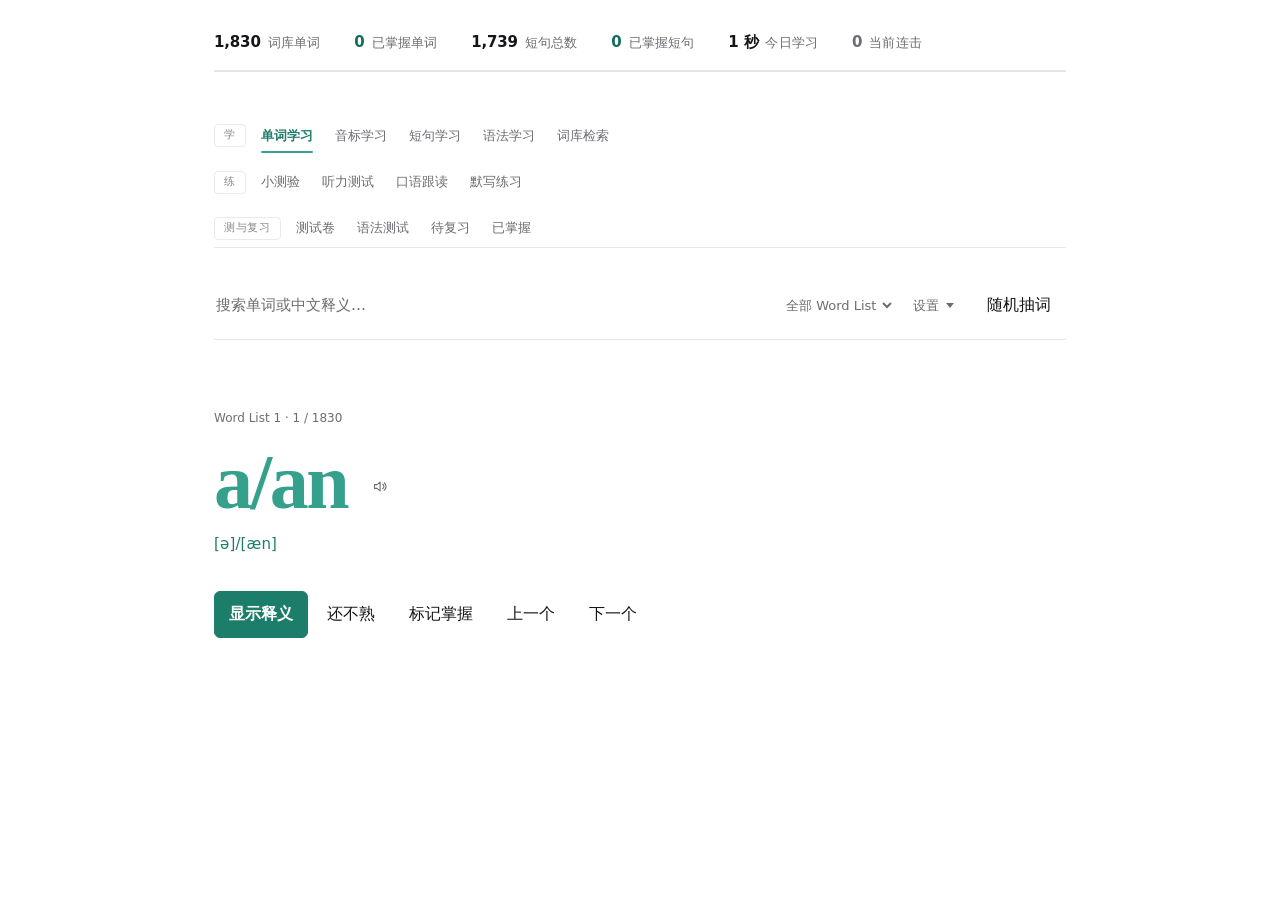
==== index.html @ 4ba4849d "方案B：三组归类导航 + 音标学习板块" ====
<!doctype html>
<html lang="zh-CN">
<head>
<meta charset="utf-8"><meta name="viewport" content="width=device-width,initial-scale=1"><meta http-equiv="Cache-Control" content="no-cache, must-revalidate"><meta name="referrer" content="no-referrer"><link rel="apple-touch-icon" href="apple-touch-icon.png">
<title>词根联想英语词汇</title>
<style>
/* hallmark stamp · theme: Exercise Book — refined 2026-10-31
   world preserved: ruled paper, ink, serif voice, one accent · chrome stripped, hairlines over borders
   shape: tool page (tabbed study app) · mode: Operate
   Floor: tokens only · focus-visible on every control · reduced-motion honored · overflow-x clipped
   no eyebrow above headings (counters are metadata) · no nested cards · no glass, no gradient text */
:root{
  --bg:#ffffff;
  --surface:#ffffff;
  --surface-sunk:#fafafa;
  --ink:#16161a;
  --muted:#6c6c72;
  --line:rgba(18,18,22,.10);
  --line-2:rgba(18,18,22,.22);
  --rule:rgba(18,18,22,.035);
  /* 薄荷绿：亮薄荷 #35a08c 只用于大字号（白底 3.2:1，过 WCAG 大字 3:1）；
     深薄荷 #1c7d6b 用于小字与实心块（5.0:1，过正文 4.5:1）。
     色相往青绿挪了一点（B 通道比草绿版高 15），白底上才像薄荷而不是草。
     语义绿并入同一色系：--green 用更深的 #146e58（6.2:1），
     「掌握/答对」和主色是一家，不再有两个绿打架。 */
  --accent:#35a08c;
  --accent-soft:#1c7d6b;
  --plum:#6a4a72;
  --green:#146e58;
  --red:#a2352a;
  --amber:#8a5a12;
  --serif:Georgia,"Times New Roman","STIX Two Text",serif;
  --sans:"Segoe UI",-apple-system,"PingFang SC","Microsoft YaHei",system-ui,sans-serif;
  --mono:ui-monospace,Consolas,"Courier New",monospace;
  --ease:cubic-bezier(.16,1,.3,1);
  --r:8px;
  --r-lg:12px;
  color-scheme:light;
}
[data-theme="dark"]{
  --bg:#121614;
  --surface:#181d1b;
  --surface-sunk:#141917;
  --ink:#e6ede9;
  --muted:#9ba8a3;
  --line:rgba(230,237,233,.13);
  --line-2:rgba(230,237,233,.24);
  --rule:rgba(230,237,233,.055);
  --accent:#82d9bd;
  --accent-soft:#a3e8cd;
  --plum:#c3a8c9;
  --green:#82d9bd;
  --red:#d4796a;
  --amber:#d9a75c;
  color-scheme:dark;
}

*{box-sizing:border-box}
html,body{overflow-x:clip}
body{
  margin:0;background:var(--bg);color:var(--ink);
  font:16px/1.68 var(--sans);
  -webkit-font-smoothing:antialiased;
  text-rendering:optimizeLegibility;
}

/* ---- 浏览器原生表面：选中、光标、滚动条、下划线偏移 ---- */
::selection{background:rgba(53,160,140,.18);color:var(--ink)}
[data-theme="dark"] ::selection{background:rgba(127,216,180,.26)}
:root{scrollbar-color:var(--line-2) transparent;scrollbar-width:thin}
/* 手指按下的一瞬间就有反馈（比 :active 更早），用主题色而不是浏览器默认灰 */
html{-webkit-tap-highlight-color:rgba(53,160,140,.18)}
::-webkit-scrollbar{width:11px;height:11px}
::-webkit-scrollbar-track{background:transparent}
::-webkit-scrollbar-thumb{background:var(--line-2);border-radius:99px;border:3px solid transparent;background-clip:content-box}
::-webkit-scrollbar-thumb:hover{background:var(--muted);background-clip:content-box}
input,textarea{caret-color:var(--accent)}
a{color:var(--accent);text-decoration-thickness:1px;text-underline-offset:3px}

:is(button,a,input,select,textarea,[tabindex],summary):focus-visible{
  outline:2px solid var(--accent);outline-offset:2px;border-radius:4px;
}

main{max-width:900px;margin:0 auto;padding:30px 24px 72px}

/* ---- 统计：一行读数，发丝线收口，不做卡片 ---- */
.stats{
  display:flex;align-items:baseline;gap:34px;flex-wrap:wrap;
  padding:0 0 15px;border-bottom:1px solid var(--line);
}
.stat{min-width:0;display:flex;align-items:baseline;gap:7px}
.stat strong{
  font-family:var(--sans);font-size:15px;font-weight:600;
  font-variant-numeric:tabular-nums;letter-spacing:-.01em;
  transition:color .18s var(--ease);
}
.stat span{color:var(--muted);font-size:12.5px;letter-spacing:.01em}
#learned,#sentLearned{color:var(--green)}
.stat.link{cursor:pointer}
.stat.link:hover strong{color:var(--accent)}
/* 连击数：0 时保持灰，答对才点亮成薄荷色；加一下弹动表示「又对了」 */
#streakNum{display:inline-block;color:var(--muted)}
#statStreak.on #streakNum{color:var(--accent-soft)}
@keyframes streak-pop{0%{transform:scale(1)}42%{transform:scale(1.24)}100%{transform:scale(1)}}
#streakNum.pop{animation:streak-pop .34s var(--ease)}

.progress{height:1px;background:var(--line);overflow:hidden;margin:0 0 30px}
.progress div{height:100%;background:var(--green);width:0;transition:width .3s var(--ease)}

/* ---- 导航：吸顶，文字按钮，当前项一条墨线 ---- */
.tabs{
  margin:0 0 34px;padding:14px 0 0;
  border-bottom:1px solid var(--line);
  position:sticky;top:0;z-index:30;background:var(--bg);
}
.tab-row{display:flex;flex-wrap:wrap;align-items:center}
.tab-row+.tab-row{margin-top:7px}
.tab-group{
  font-size:11px;color:var(--muted);letter-spacing:.06em;white-space:nowrap;
  padding:2px 9px;margin-right:15px;border:1px solid var(--line);
  border-radius:4px;line-height:1.5;opacity:.8;
}
.tab-row+.tab-row .tab-group{margin-top:2px}
.tab,button,select,input,textarea{font:inherit}
.tab{
  position:relative;border:0;background:transparent;color:var(--muted);
  border-radius:0;padding:9px 0;margin-right:22px;cursor:pointer;font-size:12.5px;
  transition:color .18s var(--ease);white-space:nowrap;
}
.tab:last-child{margin-right:0}
.tab:hover{color:var(--ink)}
.tab:active{color:var(--accent-soft)}
.tab.active{color:var(--accent-soft);font-weight:600}
.tab.active::after{
  content:"";position:absolute;left:0;right:0;bottom:2px;height:2px;
  background:var(--accent);border-radius:1px;
}

button{
  border:1px solid transparent;background:transparent;border-radius:6px;
  padding:9px 14px;cursor:pointer;color:var(--ink);
  transition:border-color .18s var(--ease),color .18s var(--ease),background-color .18s var(--ease),transform .12s var(--ease);
}
button:disabled{opacity:.4;cursor:not-allowed}
button.primary{border-color:var(--accent-soft);background:var(--accent-soft);color:#fff;font-weight:600}
/* 悬停只在真能 hover 的设备上给，触摸屏上 hover 会「粘住」不散 */
@media(hover:hover){
  button:hover:not(:disabled){background:var(--surface-sunk)}
  button.primary:hover:not(:disabled){background:transparent;color:var(--accent-soft)}
}
/* 触摸屏没有 hover，按下必须给底色，否则「标记掌握」这类文字按钮会以为没点到。
   放在 hover 之后：同优先级下后写的生效，按下态才盖得住悬停态。 */
button:active:not(:disabled){background:rgba(53,160,140,.16);transform:translateY(.5px)}
button.primary:active:not(:disabled){background:var(--green);border-color:var(--green);color:#fff}

.controls{
  display:flex;align-items:center;gap:6px;flex-wrap:wrap;
  padding:0 0 10px;margin:0 0 30px;border-bottom:1px solid var(--line);
}
.controls input{
  flex:1 1 200px;min-width:0;width:auto;border:0;border-radius:0;background:transparent;
  padding:9px 2px;font-size:15px;color:var(--ink);
}
.controls input::placeholder{color:var(--muted)}
.controls input:focus{outline:none;box-shadow:inset 0 -1px 0 var(--accent)}
.controls select{
  border:0;background:transparent;color:var(--muted);font-size:13px;
  padding:9px 2px;cursor:pointer;max-width:200px;
  transition:color .18s var(--ease);
}
.controls select:hover{color:var(--ink)}
.controls select:focus{outline:none;color:var(--ink);box-shadow:inset 0 -1px 0 var(--accent)}

/* ---- 面板：纸面，一层，不再套卡片 ---- */
.panel{
  border:0;border-radius:0;
  padding:0 0 26px;background:transparent;margin-bottom:8px;
}
.section-title{display:flex;align-items:baseline;justify-content:space-between;gap:14px;margin:0 0 16px}
.section-title h2{font-family:var(--serif);font-size:24px;font-weight:600;margin:0;letter-spacing:-.015em}
.section-title span{color:var(--muted);font-size:13.5px;font-variant-numeric:tabular-nums}

/* ---- 单词卡：横格纸，格线退到几乎看不见 ---- */
.word-card{
  border:0;border-radius:0;background:transparent;
  padding:38px 0 0;min-height:0;display:block;
}
.eyebrow{font-size:12px;color:var(--muted);font-variant-numeric:tabular-nums;margin:0 0 14px}
.word{
  font-family:var(--serif);font-size:clamp(46px,7.4vw,78px);font-weight:700;
  letter-spacing:-.032em;line-height:1.02;margin:0 0 10px;color:var(--accent);
  overflow-wrap:break-word;min-width:0;text-wrap:balance;
}
.word.mask{
  font-family:var(--mono);letter-spacing:.12em;font-size:clamp(26px,5vw,38px);color:var(--accent-soft);
}
.sent-en{
  font-family:var(--serif);font-size:clamp(24px,3.8vw,35px);line-height:1.42;
  margin:10px 0 6px;max-width:64ch;text-wrap:pretty;color:var(--accent);
  letter-spacing:-.012em;
}
.phonetic{color:var(--accent-soft);font-size:15px;letter-spacing:.01em}
/* ---- 音标学习：分类分组、符号卡、例词、自测 ---- */
.ipa-group{margin:0 0 30px}
.ipa-group-title{display:flex;align-items:baseline;gap:10px;margin:0 0 12px}
.ipa-group-title h3{font-family:var(--serif);font-size:19px;font-weight:600;margin:0;letter-spacing:-.01em}
.ipa-group-title span{color:var(--muted);font-size:13px}
.ipa-grid{display:grid;grid-template-columns:repeat(auto-fill,minmax(150px,1fr));gap:10px}
.ipa-card{display:flex;flex-direction:column;gap:6px;padding:14px 14px 12px;border:1px solid var(--line);border-radius:var(--r);background:var(--surface);transition:border-color .18s var(--ease)}
.ipa-card:hover{border-color:var(--line-2)}
.ipa-card:focus-within{border-color:var(--accent)}
.ipa-top{display:flex;align-items:center;justify-content:space-between;gap:6px}
.ipa-sym{font-family:var(--serif);font-size:28px;line-height:1.05;color:var(--accent);letter-spacing:.01em}
.ipa-desc{font-size:12.5px;line-height:1.5;color:var(--muted)}
.ipa-ex{margin-top:2px;padding-top:8px;border-top:1px solid var(--rule);font-size:13px;line-height:1.6}
.ipa-ex .ipa-ex-line{display:flex;align-items:center;flex-wrap:wrap;gap:2px 6px}
.ipa-ex .ipa-ex-line .speak.mini{margin-left:0}
.ipa-ex .ex-word{color:var(--accent-soft);font-family:var(--serif);font-size:15px}
.ipa-ex .ex-ph{color:var(--muted);font-family:var(--serif)}
.ipa-ex .ex-zh{color:var(--muted)}
.ipa-empty{font-size:12.5px;color:var(--muted);font-style:italic}
.ipa-toolbar{display:flex;align-items:center;flex-wrap:wrap;gap:12px;margin:0 0 18px}
.ipa-toolbar .seg button{padding:5px 12px;font-size:13px}
.ipa-score{font-variant-numeric:tabular-nums}
.ipa-q{display:flex;align-items:center;gap:14px;flex-wrap:wrap;margin:0 0 18px}
.ipa-q .ipa-sym{font-size:clamp(44px,8vw,64px)}
.ipa-opts{display:flex;flex-wrap:wrap;gap:10px;margin:0 0 16px}
.ipa-opts button{padding:10px 18px;border:1px solid var(--line);border-radius:var(--r);background:var(--surface);color:var(--ink);cursor:pointer;font-family:var(--serif);font-size:20px;transition:border-color .15s var(--ease),color .15s var(--ease),background .15s var(--ease)}
.ipa-opts button:hover{border-color:var(--accent);color:var(--accent)}
.ipa-opts button.correct{border-color:var(--green);color:var(--green);background:rgba(20,110,88,.08)}
.ipa-opts button.wrong{border-color:var(--red);color:var(--red);background:rgba(162,53,42,.08)}
.ipa-feedback{min-height:24px;margin:0 0 14px;font-size:14px}
.ipa-feedback.good{color:var(--green)}
.ipa-feedback.bad{color:var(--red)}
.definition{
  font-size:21px;margin:30px 0 0;line-height:1.7;max-width:62ch;
  padding-top:28px;border-top:1px solid var(--line);
}
.detail{
  padding-top:18px;border-top:1px solid var(--line);margin-top:22px;
  white-space:pre-wrap;max-width:70ch;line-height:1.78;font-size:14.5px;
}
.detail b{display:block;font-weight:600;font-size:12.5px;color:var(--muted);margin-bottom:4px;letter-spacing:.02em}
/* 例句标题行：标签 + 小喇叭按钮并排 */
.detail-head{display:flex;align-items:center;gap:3px;margin-bottom:4px}
.detail-head b{margin-bottom:0}
#memoryWrap b{color:var(--plum)}
#exampleWrap b{color:var(--accent)}
.actions{display:flex;gap:4px;flex-wrap:wrap;margin-top:34px;align-items:center}

/* ---- 设置条 ---- */
.speak-bar,.mode-bar,.jump-bar,.master-tools{
  display:flex;gap:18px;align-items:center;flex-wrap:wrap;
  margin:0 0 16px;color:var(--muted);font-size:13px;
}
.speak-bar label,.mode-bar label,.jump-bar label,.master-tools label{display:flex;align-items:center;gap:7px}
.speak-bar select,.mode-bar select,.jump-bar input,.master-tools input{
  padding:6px 9px;border:1px solid var(--line);border-radius:6px;
  background:var(--surface);font-size:13px;color:var(--ink);
  transition:border-color .18s var(--ease);
}
.speak-bar select:hover,.mode-bar select:hover,.jump-bar input:hover,.master-tools input:hover{border-color:var(--line-2)}
.jump-bar input{width:210px}
.master-tools input{width:240px}
.jump-bar button{padding:6px 13px;font-size:13px}

/* ---- 设置：默认收起，展开时占满一行 ---- */
.settings>summary{
  cursor:pointer;list-style:none;color:var(--muted);font-size:13px;
  padding:9px 12px;border-radius:6px;display:inline-flex;align-items:center;gap:7px;
  transition:color .18s var(--ease),background-color .18s var(--ease);
}
.settings>summary::-webkit-details-marker{display:none}
.settings>summary::after{
  content:"";width:0;height:0;border-left:4px solid transparent;
  border-right:4px solid transparent;border-top:5px solid currentColor;
  transition:transform .22s var(--ease);
}
.settings[open]>summary::after{transform:rotate(180deg)}
.settings>summary:hover{color:var(--ink);background:var(--surface-sunk)}
.settings[open]{flex-basis:100%;order:9}
.settings-body{
  margin:10px 0 2px;padding:18px 20px;border-radius:8px;
  background:var(--surface-sunk);display:grid;gap:16px;
}
.settings-body .row{display:flex;align-items:center;gap:18px;flex-wrap:wrap;font-size:13px;color:var(--muted);row-gap:12px}
.settings-body .row label{display:flex;align-items:center;gap:7px;white-space:nowrap}
.settings-body .row select{
  padding:5px 8px;border:1px solid var(--line);border-radius:6px;
  background:var(--bg);font-size:13px;color:var(--ink);
}
.settings-body .row .lbl{color:var(--ink);font-size:12.5px}
.jump-tip{color:var(--red);font-size:12.5px}
.seg{display:inline-flex;border:1px solid var(--line);border-radius:7px;overflow:hidden;background:var(--surface-sunk)}
.seg button{border:0;border-radius:0;padding:7px 15px;background:transparent;color:var(--muted);font-size:13px}
.seg button+button{border-left:1px solid var(--line)}
.seg button:hover:not(.on){color:var(--ink);border-color:var(--line)}
.seg button:active:not(.on){background:rgba(53,160,140,.16);color:var(--ink)}
.seg button.on{background:var(--accent-soft);color:#fff;font-weight:600}

/* ---- 朗读设置：默认收起，展开时占满一行 ---- */
.tune>summary{
  cursor:pointer;list-style:none;color:var(--muted);font-size:13px;
  padding:7px 13px;border:1px solid var(--line);border-radius:var(--r);
  display:inline-flex;align-items:center;gap:7px;
  transition:border-color .18s var(--ease),color .18s var(--ease);
}
.tune>summary::-webkit-details-marker{display:none}
.tune>summary::after{
  content:"";width:0;height:0;
  border-left:4px solid transparent;border-right:4px solid transparent;
  border-top:5px solid currentColor;transition:transform .22s var(--ease);
}
.tune[open]>summary::after{transform:rotate(180deg)}
.tune>summary:hover{border-color:var(--line-2);color:var(--ink)}
.tune[open]{flex-basis:100%}
.tune-body{
  display:flex;gap:16px;align-items:center;flex-wrap:wrap;
  margin-top:10px;padding:14px 16px;border:1px solid var(--line);
  border-radius:var(--r);background:var(--surface);
}
#voiceInfo{font-size:12px;color:var(--muted);letter-spacing:.01em}

/* ---- 朗读按钮 ---- */
.word-line{display:flex;align-items:center;gap:14px;flex-wrap:wrap}
.speak{
  border:1px solid transparent;background:transparent;border-radius:6px;
  padding:8px 10px;cursor:pointer;flex:none;font-size:13px;color:var(--muted);
  display:inline-flex;align-items:center;gap:7px;
  transition:border-color .18s var(--ease),color .18s var(--ease),background-color .18s var(--ease);
}
.speak:hover:not(:disabled){color:var(--accent);background:var(--surface-sunk)}
.speak:active:not(:disabled){background:rgba(53,160,140,.16);transform:translateY(.5px)}
.speak.speaking{color:var(--accent);border-color:var(--accent)}
.speak svg{width:15px;height:15px;fill:none;stroke:currentColor;stroke-width:1.7;stroke-linecap:round;stroke-linejoin:round}
/* 例句行里的迷你喇叭：塞在 12.5px 的标签旁边，不撑高行距 */
.speak.mini{padding:6px;border-radius:5px;margin-left:-4px;color:var(--accent-soft)}
.speak.mini svg{width:16px;height:16px}

/* ---- 列表 ---- */
.list{display:grid;gap:0}
.item{
  display:grid;grid-template-columns:minmax(0,1fr) auto;gap:12px;align-items:center;
  border-bottom:1px solid var(--line);padding:13px 2px;
}
.item:last-child{border-bottom:0}
.item .w{font-family:var(--serif);font-weight:600;overflow-wrap:break-word;min-width:0;transition:color .16s var(--ease)}
.item:hover .w{color:var(--accent)}
.item small{display:block;color:var(--muted);font-size:13px;margin-top:2px}
.item button{padding:6px 12px;font-size:13px}
.item .item-actions{display:flex;gap:6px;align-items:center;white-space:nowrap}
.empty-tip{color:var(--muted);font-size:14px;margin:0}
.master-more{justify-self:start;padding:8px 14px;font-size:13px;margin-top:14px}
.letter-head{
  display:flex;align-items:center;gap:10px;color:var(--accent);
  font-size:12.5px;font-weight:600;margin:16px 0 0;letter-spacing:.02em;
}
.letter-head::after{content:"";flex:1;height:1px;background:var(--line)}
.hidden{display:none!important}

/* ---- 测验 / 听力 / 跟读 ---- */
.quiz-options{display:grid;grid-template-columns:minmax(0,1fr) minmax(0,1fr);gap:10px;margin-top:20px}
.quiz-options button{text-align:left;min-height:56px;line-height:1.55;background:var(--surface);border:1px solid var(--line);font-size:15px}
.quiz-options button:disabled{opacity:.5;cursor:default}
.quiz-options button.right{opacity:1;border-color:var(--green);color:var(--green);font-weight:600;background:rgba(20,110,88,.06)}
.quiz-options button.wrong{opacity:1;border-color:var(--red);color:var(--red);background:rgba(162,53,42,.05)}
.quiz-options.one-col{grid-template-columns:minmax(0,1fr)}
.feedback{margin-top:20px;font-weight:500;font-size:14.5px;line-height:1.6}
.lq{margin:14px 0;padding-top:12px;border-top:1px dashed var(--line)}
.lq .lq-title{font-weight:600;margin-bottom:6px}
.l-speaker{display:inline-block;color:var(--accent);font-weight:600;min-width:22px}
.listen-box{display:flex;gap:10px;align-items:center;flex-wrap:wrap;margin:8px 0 4px}
.target-en{
  font-family:var(--serif);font-size:clamp(20px,3.4vw,28px);line-height:1.5;
  margin:8px 0;overflow-wrap:break-word;min-width:0;max-width:68ch;
}
.target-en.long{font-size:16px;line-height:1.9;font-weight:600;max-height:260px;overflow:auto}
.tok{display:inline-block;padding:1px 4px;margin:2px 3px 2px 0;border-radius:4px;background:var(--surface-sunk)}
.tok.hit{background:transparent;color:var(--green);box-shadow:inset 0 -2px 0 var(--green)}
.tok.miss{background:transparent;color:var(--red);text-decoration:underline wavy var(--red)}
.heard{margin-top:10px;color:var(--muted);font-size:14px;min-height:22px}
.score-big{font-family:var(--serif);font-size:32px;font-variant-numeric:tabular-nums;color:var(--accent)}
.mic-on{border-color:var(--red);color:var(--red)}
@keyframes pulse{0%,100%{box-shadow:0 0 0 0 transparent}50%{box-shadow:0 0 0 4px var(--surface-sunk)}}

/* ---- 默写 ---- */
.d-prompt{
  font-family:var(--serif);font-size:clamp(20px,3.4vw,28px);line-height:1.5;
  margin:8px 0;overflow-wrap:break-word;min-width:0;max-width:68ch;
}
.d-hint{
  font-family:var(--mono);letter-spacing:.16em;color:var(--amber);
  margin-top:10px;word-break:break-word;min-height:22px;
}
.d-input{
  width:100%;padding:13px 14px;border:1px solid var(--line-2);border-radius:var(--r);
  background:var(--surface);font:inherit;margin-top:14px;resize:none;overflow:hidden;
  min-height:52px;line-height:1.55;color:var(--ink);
  transition:border-color .18s var(--ease);
}
.d-input:focus{outline:none;border-color:var(--accent)}
.d-input.ok{border-color:var(--green)}
.d-input.bad{border-color:var(--red)}
#wdictInput{font-size:17px;font-weight:600;letter-spacing:.02em}
#wdictInput::placeholder{font-weight:400;letter-spacing:0}
.wdict-stat{color:var(--muted);font-size:12.5px;min-height:19px;margin-top:8px}

/* ---- 输入框一键清空 ---- */
/* 手机上按退格删一个 12 个字母的单词要按十几次，还要小心别按错删到别的，
   给个 × 一点清空。显隐交给 :placeholder-shown 判断，不用 JS 去同步状态。 */
.in-wrap{position:relative;margin-top:14px}
.in-wrap .d-input{margin-top:0;padding-right:42px}
.in-wrap .in-clear{
  position:absolute;right:7px;top:50%;transform:translateY(-50%);
  width:30px;height:30px;padding:0;border:0;border-radius:50%;
  display:flex;align-items:center;justify-content:center;
  color:var(--muted);background:transparent;cursor:pointer;
  touch-action:manipulation;-webkit-tap-highlight-color:transparent;
}
.in-wrap .in-clear svg{width:14px;height:14px;fill:none;stroke:currentColor;stroke-width:2;stroke-linecap:round}
/* 多行输入框（默写）会随内容长高，按钮贴顶不居中，否则会飘到中间去 */
.in-wrap.ta .in-clear{top:9px;transform:none}
.in-wrap :is(input,textarea):placeholder-shown + .in-clear{display:none}
/* 空的时候按钮不在，右侧那 42px 还给文字，否则占位提示会被截掉一截 */
.in-wrap :is(input,textarea):placeholder-shown{padding-right:14px}
@media(hover:hover){ .in-wrap .in-clear:hover{background:var(--surface-sunk);color:var(--ink)} }
/* 按下态：选择器要压过全局 button:active，否则 transform 被改成 translateY(.5px)，
   按钮会往下跳半个身位 */
.in-wrap .in-clear:active{background:rgba(53,160,140,.16);color:var(--accent-soft);transform:translateY(-50%)}
.in-wrap.ta .in-clear:active{transform:translateY(.5px)}

/* ---- 语法 ---- */
.gram .g-title{font-family:var(--serif);font-size:21px;font-weight:600;margin:8px 0 4px;letter-spacing:-.01em}
.gram .g-level{
  display:inline-block;font-size:12px;color:var(--accent);border:1px solid var(--line);
  border-radius:999px;padding:1px 10px;margin-left:8px;vertical-align:middle;
}
.gram .g-t{margin:8px 0;line-height:1.78;max-width:70ch}
.gram .g-b{font-weight:600;margin:16px 0 4px;color:var(--accent)}
.gram .g-img{color:var(--muted);font-size:12.5px;margin:6px 0}
.gram .g-done{color:var(--green)}
.gramq-q{border-bottom:1px solid var(--line);padding:16px 0;margin:0}
.gramq-q .gq-no{color:var(--muted);font-size:13px;margin-right:6px;font-variant-numeric:tabular-nums}
.gramq-q .gq-stem{font-weight:600;margin-bottom:10px;line-height:1.75}
.gramq-q .gq-opt{display:block;width:100%;text-align:left;margin:6px 0;padding:10px 13px;background:var(--surface);border:1px solid var(--line)}
.gramq-q .gq-opt.correct{border-color:var(--green);color:var(--green);font-weight:600}
.gramq-q .gq-opt.wrong{border-color:var(--red);color:var(--red)}
.gramq-why{margin-top:9px;font-size:13px;color:var(--muted);line-height:1.75}

/* ---- 测试卷：像一张印出来的卷子 ---- */
.paper{
  background:var(--surface);border:1px solid var(--line);border-radius:var(--r-lg);
  padding:clamp(20px,3vw,34px);max-width:820px;
}
.p-head{border-bottom:2px solid var(--ink);padding-bottom:14px;margin-bottom:18px}
.p-title{margin:0;font-family:var(--serif);font-size:clamp(19px,3vw,24px);text-align:center;font-weight:600;letter-spacing:-.01em}
.p-meta{color:var(--muted);font-size:12.5px;text-align:center;margin-top:7px;font-variant-numeric:tabular-nums}
.p-name{font-size:13px;color:var(--muted);margin-top:12px}
.p-sec{
  font-family:var(--serif);font-size:17px;margin:26px 0 10px;
  padding-left:10px;box-shadow:inset 3px 0 0 var(--accent);color:var(--accent);
}
.p-sub{font-weight:600;font-size:14px;margin:16px 0 6px}
.p-tip{color:var(--muted);font-size:12.5px;line-height:1.75;margin:0 0 12px;max-width:72ch}
.p-item{display:flex;gap:10px;padding:10px 0;border-bottom:1px dashed var(--line)}
.p-no{color:var(--muted);font-size:13px;min-width:22px;padding-top:2px;font-variant-numeric:tabular-nums}
.p-body{flex:1;min-width:0}
.p-stem{font-size:15px;line-height:1.8}
.p-hint{
  font-size:12.5px;color:var(--muted);border:1px dashed var(--line);border-radius:6px;
  padding:3px 10px;display:inline-block;margin-top:7px;
}
.p-opts{display:flex;gap:8px;flex-wrap:wrap;margin-top:9px}
.p-opt{
  padding:6px 13px;border:1px solid var(--line);border-radius:6px;background:var(--surface);
  color:var(--ink);font-size:13.5px;cursor:pointer;text-align:left;
  transition:border-color .18s var(--ease);
}
.p-opt:hover{border-color:var(--line-2)}
.p-opt.on{border-color:var(--ink);font-weight:600}
.p-opt.right{border-color:var(--green);color:var(--green);font-weight:600}
.p-opt.wrong{border-color:var(--red);color:var(--red)}
.p-listen{display:flex;align-items:center;gap:8px;flex-wrap:wrap}
.p-lhint,.p-audio-text{color:var(--muted);font-size:12.5px}
.p-bank{display:flex;gap:8px;flex-wrap:wrap;padding:11px;border:1px solid var(--line);border-radius:var(--r);margin:0 0 12px}
.p-bank-w{padding:3px 11px;border:1px solid var(--line);border-radius:999px;font-size:13px}
.p-ansrow{display:flex;align-items:center;gap:8px;margin-top:9px;flex-wrap:wrap}
.p-lb{color:var(--muted);font-size:12.5px;margin-top:6px}
.p-input{
  padding:7px 11px;border:1px solid var(--line);border-radius:6px;font-size:14px;
  width:180px;background:var(--surface);font-family:inherit;color:var(--ink);
}
.p-input.wide{width:100%}
.p-textarea{
  width:100%;margin-top:9px;padding:11px;border:1px solid var(--line);border-radius:var(--r);
  font:inherit;font-size:14px;line-height:1.75;resize:vertical;background:var(--surface);color:var(--ink);
}
.p-fb{margin-top:6px;font-size:12.5px;display:flex;gap:8px;flex-wrap:wrap}
.p-fb.ok .p-mark{color:var(--green);font-weight:600}
.p-fb.no .p-mark{color:var(--red);font-weight:600}
.p-why{color:var(--muted)}
.p-passage{border:1px solid var(--line);border-radius:var(--r);padding:14px 16px;margin-bottom:12px}
.p-pline{margin:0 0 5px;font-size:13.5px;line-height:1.8}
.p-score{margin-top:14px;padding:14px 16px;border:1px solid var(--line);border-radius:var(--r)}
.p-score strong{font-family:var(--serif);font-size:26px;font-variant-numeric:tabular-nums}
.p-groups{display:flex;gap:8px;flex-wrap:wrap;margin-top:9px}
.p-grp{font-size:12.5px;border:1px solid var(--line);border-radius:999px;padding:2px 11px}
.p-sample{margin-top:14px;padding:14px 16px;border:1px dashed var(--line);border-radius:var(--r);font-size:13px}
.p-sample p{margin:7px 0 0;line-height:1.75}

.notice{
  border:1px solid var(--line);box-shadow:inset 3px 0 0 var(--amber);
  border-radius:var(--r);padding:13px 16px;font-size:13px;line-height:1.75;
  margin:0 0 16px;color:var(--ink);background:transparent;
}
.notice.bad{box-shadow:inset 3px 0 0 var(--red)}

/* ---- 视图切换：唯一一处编排过的入场 ---- */
@keyframes view-in{from{opacity:0;transform:translateY(6px)}to{opacity:1;transform:none}}
.view:not(.hidden){animation:view-in .34s var(--ease) both}

/* ---- 答对反馈：一次短促的「落定」，一圈扩散 + 轻微回弹 + 一枚上浮的对勾 ----
   不做彩带礼花，保持和版面一致的克制。全部时长 ≤1s，不挡住下一步操作。 */
@keyframes ok-pop{
  0%{transform:scale(1)}
  38%{transform:scale(1.03)}
  100%{transform:scale(1)}
}
@keyframes ok-halo{
  0%{box-shadow:0 0 0 0 rgba(53,160,140,.42)}
  100%{box-shadow:0 0 0 15px rgba(53,160,140,0)}
}
@keyframes ok-tick{
  0%{opacity:0;transform:translate(-50%,8px) scale(.4)}
  22%{opacity:1;transform:translate(-50%,-10px) scale(1)}
  64%{opacity:1;transform:translate(-50%,-15px) scale(1)}
  100%{opacity:0;transform:translate(-50%,-30px) scale(1)}
}
.ok-flash{position:relative;animation:ok-pop .38s var(--ease),ok-halo .64s ease-out}
.ok-flash::after{
  content:"✓";position:absolute;left:50%;top:-6px;
  font-family:var(--sans);font-size:15px;font-weight:700;line-height:1;
  color:var(--accent-soft);pointer-events:none;
  animation:ok-tick .92s var(--ease) forwards;
}
/* 反馈文字也跟着「顶」一下，避免只有色块在动、文字是死的 */
.ok-flash-txt{animation:view-in .3s var(--ease) both}

/* ---- 答错：短促左右一抖 + 一圈红晕，比答对克制，只是「不对」不是「爆炸」 ---- */
@keyframes bad-shake{
  0%,100%{transform:translateX(0)}
  18%{transform:translateX(-4px)}
  38%{transform:translateX(4px)}
  58%{transform:translateX(-3px)}
  78%{transform:translateX(2px)}
}
@keyframes bad-halo{
  0%{box-shadow:0 0 0 0 rgba(162,53,42,.34)}
  100%{box-shadow:0 0 0 11px rgba(162,53,42,0)}
}
.bad-flash{position:relative;animation:bad-shake .34s ease-in-out,bad-halo .5s ease-out}
.bad-flash-txt{animation:bad-shake .34s ease-in-out}

/* 彩带画布：盖在最上层但不吃点击，粒子放完自动清空 */
.confetti-layer{position:fixed;inset:0;width:100%;height:100%;pointer-events:none;z-index:9999}

/* ---- 连击：全屏金光一闪 + 中上方浮出一块提示 ---- */
.streak-flash{position:fixed;inset:0;z-index:9998;pointer-events:none;opacity:0;
  background:radial-gradient(circle at 50% 42%,rgba(232,193,90,.46),rgba(232,193,90,0) 62%)}
.streak-flash.go{animation:sflash .9s ease-out}
.streak-flash.go.lv2{animation:sflash 1.15s ease-out}
@keyframes sflash{0%{opacity:0}10%{opacity:1}100%{opacity:0}}

.streak-toast{
  position:fixed;left:50%;top:34%;transform:translate(-50%,-50%);
  z-index:10001;pointer-events:none;text-align:center;opacity:0;
  padding:16px 28px;border-radius:14px;
  background:var(--surface);border:1px solid var(--line);
  box-shadow:0 14px 44px rgba(18,18,22,.16);
}
.streak-toast.show{animation:stoast 2.4s var(--ease) both}
.streak-toast b{display:block;font-family:var(--serif);font-size:26px;font-weight:700;
  letter-spacing:-.02em;line-height:1.2;color:var(--accent-soft)}
.streak-toast span{display:block;margin-top:5px;font-size:12.5px;color:var(--muted);letter-spacing:.02em}
.streak-toast.lv2 b{font-size:32px;color:var(--plum)}
@keyframes stoast{
  0%{opacity:0;transform:translate(-50%,-50%) scale(.72)}
  14%{opacity:1;transform:translate(-50%,-50%) scale(1.05)}
  24%{transform:translate(-50%,-50%) scale(1)}
  78%{opacity:1;transform:translate(-50%,-50%) scale(1)}
  100%{opacity:0;transform:translate(-50%,-54%) scale(1.02)}
}

/* ---- 每日学习时长：点顶部「今日学习」展开最近 7 天 ---- */
.time-strip{display:flex;gap:12px;align-items:flex-end;height:98px;margin:-8px 0 26px}
.ts-day{flex:1;display:flex;flex-direction:column;align-items:center;justify-content:flex-end;
  gap:4px;min-width:0}
.ts-bar{width:100%;max-width:32px;border-radius:3px 3px 1px 1px;
  background:var(--line-2);transition:height .35s var(--ease)}
.ts-bar.today{background:var(--accent)}
.ts-val{font-size:11px;color:var(--muted);font-variant-numeric:tabular-nums;height:13px;line-height:13px}
.ts-lab{font-size:10.5px;color:var(--muted);opacity:.82;white-space:nowrap}

@media(max-width:620px){
  main{padding:10px 16px 56px}
  .stats{display:grid;grid-template-columns:1fr 1fr;gap:9px 18px}
  .stat strong{font-size:14px}
  .controls{padding-bottom:8px;margin-bottom:16px}
  /* 手机上把词头往上提，别让键盘一弹就顶到看不见 */
  .word-card{padding-top:16px}
  .progress{margin-bottom:16px}
  .tabs{margin-bottom:18px}
  .stats{padding-bottom:10px}
  .quiz-options{grid-template-columns:minmax(0,1fr)}
  .item{padding:12px 2px}
  /* 手机端操作行：主按钮独占一行（点得到），其余四个挤进一行，不再留「下一个」孤儿 */
  .actions{margin-top:26px;gap:2px}
  .actions button{padding:10px 10px}
  .actions .primary:not(:only-child){flex:1 1 100%;justify-content:center;margin-bottom:4px}
  .tabs{position:static;padding-top:4px}
  .tab{padding:7px 0;font-size:12.5px;margin-right:14px}
  .panel{padding:0 0 20px}
  .settings-body{padding:14px 15px}
  .speak-bar,.mode-bar,.jump-bar,.master-tools{gap:9px;font-size:12.5px}
  .seg button{padding:6px 12px;font-size:12.5px}
  .mode-bar select,.speak-bar select{font-size:12.5px;padding:5px 8px}
  #voiceInfo{display:none}
}

@media print{
  .stats,.progress,.tabs,.footer,.p-ctrl,.view{display:none!important}
  #paper{display:block!important}
  body{background:#fff}
  .paper{border:0;padding:0;max-width:none}
  .p-play,.speak{display:none!important}
  .p-item{break-inside:avoid}
  .p-input,.p-textarea{border:0;border-bottom:1px solid #94a3b8;border-radius:0;width:100%}
  .p-opt{border:0;padding:2px 12px 2px 0}
}

@media(prefers-reduced-motion:reduce){
  *,*::before,*::after{transition:none!important;animation:none!important}
}

/* ---- 键盘弹出态：视口被压掉一大截时，把非必要信息收起来给输入区让位 ----
   body.kb 由 JS 的 visualViewport 监听挂上，且只在触摸设备上生效。
   注意不能收 .controls——搜索框就在里面，收了会把正在输入的框一起藏掉。 */
body.kb .stats,body.kb .progress,body.kb .eyebrow,body.kb .tabs{display:none!important}
body.kb main{padding-top:6px}
body.kb .controls{margin-bottom:10px;padding-bottom:6px}
body.kb .word-card{padding-top:8px}
body.kb .word{font-size:clamp(34px,9vw,48px)}

</style>
</head>
<body>
<main>
<div class="stats">
 <div class="stat"><strong id="total">—</strong><span>词库单词</span></div>
 <div class="stat link" id="statLearned" title="点击查看已掌握了哪些单词"><strong id="learned">0</strong><span>已掌握单词</span></div>
 <div class="stat"><strong id="sentTotal">—</strong><span>短句总数</span></div>
 <div class="stat link" id="statSentLearned" title="点击查看已掌握了哪些短句"><strong id="sentLearned">0</strong><span>已掌握短句</span></div>
 <div class="stat link" id="statTime" title="点击展开最近 7 天"><strong id="todayTime">0 秒</strong><span>今日学习</span></div>
 <div class="stat" id="statStreak" title="今天连续答对的题数，答错清零"><strong id="streakNum">0</strong><span>当前连击</span></div>
</div>
<div class="progress"><div id="progress"></div></div>
<div class="time-strip hidden" id="timeStrip"></div>
<nav class="tabs" aria-label="功能导航">
 <div class="tab-row">
  <span class="tab-group">学</span>
  <button class="tab active" data-view="study">单词学习</button>
  <button class="tab" data-view="phonetics">音标学习</button>
  <button class="tab" data-view="sent">短句学习</button>
  <button class="tab" data-view="grammar">语法学习</button>
  <button class="tab" data-view="list">词库检索</button>
 </div>
 <div class="tab-row">
  <span class="tab-group">练</span>
  <button class="tab" data-view="quiz">小测验</button>
  <button class="tab" data-view="listen">听力测试</button>
  <button class="tab" data-view="speak">口语跟读</button>
  <button class="tab" data-view="dict">默写练习</button>
 </div>
 <div class="tab-row">
  <span class="tab-group">测与复习</span>
  <button class="tab" data-view="paper">测试卷</button>
  <button class="tab" data-view="gramq">语法测试</button>
  <button class="tab" data-view="review">待复习</button>
  <button class="tab" data-view="mastered">已掌握</button>
 </div>
</nav>

<!-- ================= 单词学习 ================= -->
<section id="study" class="view">
 <div class="controls">
  <input id="searchStudy" placeholder="搜索单词或中文释义…">
  <select id="listStudy"><option value="">全部 Word List</option></select>
  <details class="settings">
   <summary>设置</summary>
   <div class="settings-body">
    <div class="row">
     <button class="speak" id="speakBtn" title="朗读（快捷键 S）" aria-label="朗读"><svg viewBox="0 0 24 24" aria-hidden="true"><path d="M4 9v6h4l5 4V5L8 9H4z"/><path d="M17 8.5a4 4 0 0 1 0 7"/><path d="M19.5 6a7.5 7.5 0 0 1 0 12"/></svg><span>朗读</span></button>
     <label>声音<select id="gender"><option value="female" selected>女声</option><option value="male">男声</option><option value="any">不限</option></select></label>
     <label>语速<select id="rate"><option value="0.6">慢速</option><option value="0.85" selected>正常</option><option value="1">较快</option></select></label>
     <label><input type="checkbox" id="autoSpeak"> 切换时自动朗读</label>
     <span id="voiceInfo"></span>
    </div>
    <div class="row">
     <span class="lbl">学习方式</span>
     <span class="seg" id="wModeSeg"><button data-wmode="seq" class="on">按顺序</button><button data-wmode="random">随机</button></span>
     <span class="lbl">呈现</span>
     <span class="seg" id="wDictSeg"><button data-wdict="0" class="on">学习卡片</button><button data-wdict="1">默写</button></span>
     <label>范围<select id="wordScope"><option value="all" selected>全部单词</option><option value="unmastered">只看未掌握</option><option value="review">只看待复习</option></select></label>
     <button id="restart">从头开始</button>
     <label><input type="checkbox" id="okFx" checked> 答题音效</label>
     <label><input type="checkbox" id="cfx" checked> 彩带礼花</label>
     <label><input type="checkbox" id="okSpeak" checked> 答对后读音</label>
     <label><input type="checkbox" id="naturalVoice" checked> 整句用在线语音</label>
    </div>
    <div class="row">
     <label>跳到单词<input id="jumpWord" list="wordOptions" placeholder="输入英文，如 health" autocomplete="off"></label>
     <button id="jumpBtn">跳转</button>
     <span class="jump-tip" id="jumpTip"></span>
    </div>
   </div>
  </details>
  <button id="shuffle">随机抽词</button>
 </div>
 <datalist id="wordOptions"></datalist>
 <article class="word-card">
  <div class="eyebrow" id="counter">准备开始</div>
  <div class="word-line"><div class="word" id="word">Welcome!</div><button class="speak" id="speakTop" title="朗读单词（快捷键 S）" aria-label="朗读"><svg viewBox="0 0 24 24" aria-hidden="true"><path d="M4 9v6h4l5 4V5L8 9H4z"/><path d="M17 8.5a4 4 0 0 1 0 7"/><path d="M19.5 6a7.5 7.5 0 0 1 0 12"/></svg></button></div>
  <div class="phonetic" id="phonetic">点击“显示释义”开始学习</div>
  <div id="answer" class="hidden"><div class="definition" id="definition"></div><div class="detail" id="memoryWrap"><b>记忆提示</b><span id="memory"></span></div><div class="detail" id="exampleWrap"><div class="detail-head"><b>例句</b><button class="speak mini" id="exSpeak" title="朗读例句（只读英文部分）" aria-label="朗读例句"><svg viewBox="0 0 24 24" aria-hidden="true"><path d="M4 9v6h4l5 4V5L8 9H4z"/><path d="M17 8.5a4 4 0 0 1 0 7"/><path d="M19.5 6a7.5 7.5 0 0 1 0 12"/></svg></button></div><span id="example"></span></div></div>
  <div id="wdictBox" class="hidden">
   <div class="in-wrap"><input id="wdictInput" class="d-input" type="text" lang="en" placeholder="看中文写英文，按 Enter 判分；判完再按 Enter 进入下一个" autocomplete="off" autocorrect="off" autocapitalize="off" spellcheck="false"><button type="button" class="in-clear" id="wdictClear" tabindex="-1" aria-label="清空输入内容" title="清空全部"><svg viewBox="0 0 24 24" aria-hidden="true"><path d="M6 6l12 12M18 6L6 18"/></svg></button></div>
   <div class="feedback" id="wdictResult"></div>
   <div class="wdict-stat" id="wdictStat"></div>
  </div>
  <div class="actions"><button class="primary" id="reveal">显示释义</button><button id="unknown">还不熟</button><button class="primary hidden" id="wdictSubmit">提交（Enter）</button><button class="hidden" id="wdictGiveUp">看答案</button><button id="master">标记掌握</button><button id="prev">上一个</button><button id="next">下一个</button></div>
 </article>
</section>

<!-- ================= 短句学习 ================= -->
<section id="sent" class="view hidden">
 <div class="controls"><input id="searchSent" placeholder="搜索短句英文或中文…"><select id="listSent"><option value="">全部 Word List</option></select><button id="sentRandom">随机抽句</button></div>
 <div class="mode-bar">
  <span>学习方式</span>
  <span class="seg" id="sModeSeg">
   <button data-smode="seq" class="on">按顺序</button>
   <button data-smode="random">随机</button>
  </span>
  <label>范围
   <select id="sentScope">
    <option value="all" selected>全部短句</option>
    <option value="unmastered">只看未掌握</option>
    <option value="review">只看待复习</option>
   </select>
  </label>
  <button id="sentRestart">从头开始</button>
 </div>
 <article class="word-card">
  <div class="eyebrow" id="sCounter">准备开始</div>
  <div class="sent-en" id="sEn">Loading…</div>
  <div class="actions" style="margin-top:6px">
   <button class="speak" id="sSpeak" title="朗读整句（快捷键 S）"><svg viewBox="0 0 24 24" aria-hidden="true"><path d="M4 9v6h4l5 4V5L8 9H4z"/><path d="M17 8.5a4 4 0 0 1 0 7"/><path d="M19.5 6a7.5 7.5 0 0 1 0 12"/></svg><span>朗读</span></button>
   <button class="speak" id="sSpeakSlow" title="慢速朗读"><span>慢速</span></button>
   <span class="phonetic" id="sWord" style="align-self:center"></span>
  </div>
  <div id="sAnswer" class="hidden"><div class="detail"><b>中文</b><span id="sZh"></span></div></div>
  <div class="actions"><button class="primary" id="sReveal">显示中文</button><button id="sUnknown">还不熟</button><button id="sMaster">标记掌握</button><button id="sPrev">上一句</button><button id="sNext">下一句</button></div>
 </article>
</section>

<!-- ================= 音标学习 ================= -->
<section id="phonetics" class="view hidden">
 <div class="section-title"><h2>音标学习</h2><span id="ipaStat">48 个国际音标 · 20 元音 + 28 辅音</span></div>
 <div class="ipa-toolbar">
  <span>视图</span>
  <span class="seg" id="ipaSeg">
   <button data-ipamode="chart" class="on">总表</button>
   <button data-ipamode="listen">听音辨音</button>
   <button data-ipamode="read">认读音标</button>
  </span>
 </div>
 <div id="ipaChart"></div>
 <div id="ipaQuiz" class="hidden">
  <div class="section-title" style="margin-top:8px"><h2 id="ipaQuizTitle">听音辨音</h2><span class="ipa-score" id="ipaScore">得分：0</span></div>
  <p class="eyebrow" id="ipaQuizHint"></p>
  <div class="ipa-q">
   <span class="ipa-sym" id="ipaQuizSym">—</span>
   <button class="speak" id="ipaQuizSpeak" title="播放发音" aria-label="播放发音"><svg viewBox="0 0 24 24" aria-hidden="true"><path d="M4 9v6h4l5 4V5L8 9H4z"/><path d="M17 8.5a4 4 0 0 1 0 7"/><path d="M19.5 6a7.5 7.5 0 0 1 0 12"/></svg><span>播放</span></button>
  </div>
  <div class="ipa-opts" id="ipaQuizOpts"></div>
  <div class="ipa-feedback" id="ipaQuizFb"></div>
  <div class="actions"><button class="primary" id="ipaNext">下一题</button></div>
 </div>
</section>

<!-- ================= 小测验 ================= -->
<section id="quiz" class="view hidden"><div class="panel"><div class="section-title"><h2>单词小测验</h2><span id="quizScore">得分：0</span></div><p id="quizPrompt">选择正确的中文释义。</p><div class="word-line"><div class="word" id="quizWord">—</div><button class="speak" id="quizSpeak" title="朗读题目单词" aria-label="朗读"><svg viewBox="0 0 24 24" aria-hidden="true"><path d="M4 9v6h4l5 4V5L8 9H4z"/><path d="M17 8.5a4 4 0 0 1 0 7"/><path d="M19.5 6a7.5 7.5 0 0 1 0 12"/></svg></button></div><div class="phonetic" id="quizPhonetic"></div><div class="quiz-options" id="quizOptions"></div><div id="quizFeedback" class="feedback"></div><div class="actions"><button class="primary" id="nextQuiz">下一题</button></div></div></section>

<!-- ================= 听力测试 ================= -->
<section id="listen" class="view hidden"><div class="panel">
 <div class="section-title"><h2>听力测试</h2><span id="lScore">得分：0 / 0</span></div>
 <div class="mode-bar">
  <label>题型
   <select id="lKind">
    <option value="word" selected>听单词 · 选拼写</option>
    <option value="sent">听句子 · 选意思</option>
    <option value="dialog">听对话 · 答题</option>
    <option value="passage">听短文 · 答题</option>
   </select>
  </label>
  <label><input type="checkbox" id="lAuto" checked> 每题自动播放</label>
 </div>
 <p id="lPrompt" class="phonetic">听发音，选出正确的答案。</p>
 <div class="listen-box">
  <button class="primary" id="lPlay">播放</button>
  <button id="lSlow">慢速</button>
  <button id="lTransBtn" class="hidden">查看原文</button>
  <span id="lTip" class="phonetic"></span>
 </div>
 <div id="lTranscript" class="phonetic hidden" style="white-space:pre-wrap;margin:8px 0 0;line-height:1.7"></div>
 <div class="word-line" style="margin-top:10px"><div class="word" id="lReveal" style="font-size:clamp(24px,4vw,34px)">? ? ?</div><span class="phonetic" id="lRevealPh"></span></div>
 <div class="quiz-options" id="lOptions"></div>
 <div id="lFeedback" class="feedback"></div>
 <div class="actions"><button class="primary" id="lNext">下一题</button></div>
</div></section>

<!-- ================= 口语跟读 ================= -->
<section id="speak" class="view hidden"><div class="panel">
 <div class="section-title"><h2>口语跟读</h2><span id="pScore">平均：—</span></div>
 <div id="pNotice" class="notice hidden"></div>
 <div class="mode-bar">
  <label>题型
   <select id="pKind">
    <option value="word" selected>跟读单词</option>
    <option value="sent">跟读短句</option>
    <option value="passage">跟读短文</option>
   </select>
  </label>
  <label>范围 <select id="pList"><option value="">全部</option></select></label>
 </div>
 <div class="target-en" id="pTarget">—</div>
 <div class="phonetic" id="pTargetSub"></div>
 <div class="actions">
  <button class="primary" id="pRecord">开始录音</button>
  <button id="pPlay">听示范</button>
  <button id="pPlaySlow">慢速示范</button>
  <button id="pNext">换一个</button>
 </div>
 <div id="pStatus" class="feedback"></div>
 <div class="heard" id="pHeard"></div>
 <div id="pDiff" style="margin-top:10px"></div>
</div></section>

<!-- ================= 默写练习 ================= -->
<section id="dict" class="view hidden"><div class="panel">
 <div class="section-title"><h2>默写练习</h2><span id="dScore">正确率：—</span></div>
 <div class="mode-bar">
  <label>题型
   <select id="dKind">
    <option value="word" selected>默写单词（看中文写英文）</option>
    <option value="sent">默写短句（看中文写整句）</option>
   </select>
  </label>
  <label>范围
   <select id="dScope">
    <option value="all" selected>全部</option>
    <option value="unmastered">只看未掌握</option>
    <option value="review">只看待复习</option>
    <option value="missed">只看默写错过的</option>
   </select>
  </label>
  <span class="seg" id="dModeSeg">
   <button data-dmode="seq" class="on">按顺序</button>
   <button data-dmode="random">随机</button>
  </span>
 </div>
 <div class="mode-bar">
  <label><input type="checkbox" id="dHint" checked> 显示首字母提示</label>
  <label><input type="checkbox" id="dAutoWrong" checked> 答错加入待复习</label>
  <label><input type="checkbox" id="dSpeak" checked> 答对后朗读</label>
 </div>
 <div class="eyebrow" id="dCounter">准备开始</div>
 <div class="d-prompt" id="dPrompt">—</div>
 <div class="phonetic" id="dSub"></div>
 <div class="d-hint" id="dHintLine"></div>
 <div class="in-wrap ta"><textarea id="dInput" class="d-input" rows="1" lang="en" placeholder="在这里输入英文，按 Enter 提交（答完再按 Enter 进入下一题）" autocomplete="off" autocorrect="off" autocapitalize="off" spellcheck="false"></textarea><button type="button" class="in-clear" id="dClear" tabindex="-1" aria-label="清空输入内容" title="清空全部"><svg viewBox="0 0 24 24" aria-hidden="true"><path d="M6 6l12 12M18 6L6 18"/></svg></button></div>
 <div class="actions">
  <button class="primary" id="dSubmit">提交（Enter）</button>
  <button id="dHintBtn">给点提示</button>
  <button id="dGiveUp">看答案</button>
  <button id="dSkip">跳过</button>
 </div>
 <div id="dResult" class="feedback"></div>
 <div id="dDiff" style="margin-top:10px"></div>
 <div id="dAnswer" class="hidden" style="margin-top:12px"><div class="detail"><b>正确答案</b><span id="dAnswerText"></span></div></div>
</div></section>

<!-- ================= 词库检索 ================= -->
<section id="list" class="view hidden">
 <div class="controls"><input id="searchList" placeholder="输入英文、中文、词根联想…"><select id="listFilter"><option value="">全部 Word List</option></select><button id="clearSearch">清空搜索</button></div>
 <div class="mode-bar"><span>内容</span>
  <span class="seg" id="listKindSeg">
   <button data-lkind="word" class="on">单词</button>
   <button data-lkind="sent">短句</button>
  </span>
 </div>
 <div class="section-title"><h2 id="listTitle">词库</h2><span id="resultCount"></span></div>
 <div id="wordList" class="list"></div>
 <div class="actions"><button id="more">加载更多</button></div>
</section>

<!-- ================= 待复习 ================= -->
<section id="review" class="view hidden">
 <div class="section-title"><h2>待复习单词</h2><span id="reviewCount"></span></div>
 <p style="color:var(--muted)">点“还不熟”会加入这里；掌握后可以从待复习中移除。</p>
 <div id="reviewList" class="list"></div>
 <div class="section-title" style="margin-top:24px"><h2>待复习短句</h2><span id="sReviewCount"></span></div>
 <div id="sReviewList" class="list"></div>
</section>

<!-- ================= 已掌握 ================= -->
<section id="mastered" class="view hidden">
 <div class="master-tools">
  <label>筛选 <input id="masteredSearch" placeholder="输入英文或中文，只看匹配项" autocomplete="off"></label>
  <span id="masteredTip"></span>
 </div>
 <div class="section-title"><h2 id="masteredTitle">已掌握单词</h2><span id="masteredCount"></span></div>
 <p style="color:var(--muted);margin:-4px 0 12px">按 A→Z 排列。点「取消掌握」可以把它移回待学习。</p>
 <div id="masteredList" class="list"></div>
 <div class="section-title" style="margin-top:26px"><h2 id="sMasteredTitle">已掌握短句</h2><span id="sMasteredCount"></span></div>
 <div id="sMasteredList" class="list"></div>
</section>

<!-- ================= 测试卷 ================= -->
<section id="paper" class="view hidden">
 <div class="panel p-ctrl">
  <div class="mode-bar">
   <span>难度</span>
   <span class="seg" id="paperDiffSeg">
    <button data-pdiff="basic" class="on">普通</button>
    <button data-pdiff="adv">进阶</button>
    <button data-pdiff="master">精通</button>
   </span>
   <span>出卷范围</span>
   <select id="paperScope"><option value="">全部单元</option></select>
   <button class="primary" id="paperNew">生成新卷</button>
   <button id="paperSubmit">提交评分</button>
   <button id="paperPrint">打印试卷</button>
   <span id="paperBest"></span>
  </div>
  <p class="p-tip">试卷由词库与短句库自动组成：听力用浏览器朗读，语言运用取自词库例句，阅读短文由同一单元的句子拼成，写作给词写段。
   满分 100 分，建议用时 40–50 分钟（随难度变化）。<b>普通</b>只考靠前 1/3 单元、选项差别大、单选给中文提示；<b>进阶</b>覆盖全部单元、干扰项形近、方框多给 2 个词；
   <b>精通</b>优先长句难句、干扰项同词性同首字母、方框多给 4 个词、短文更长、听力语速更快。作答后在电脑上点「提交评分」自动判分（翻译与写作按相似度给参考分），也可以打印出来做。</p>
 </div>
 <div id="paperBody" class="paper"></div>
</section>

<section id="grammar" class="view hidden">
 <div class="panel">
  <div class="section-title"><h2>语法课程</h2><span id="gramDoneInfo"></span></div>
  <div class="mode-bar">
   <span>学段</span>
   <span class="seg" id="gramLevelSeg">
    <button data-glevel="" class="on">全部</button>
    <button data-glevel="初一">初一</button>
    <button data-glevel="初二">初二</button>
    <button data-glevel="初三">初三</button>
   </span>
   <span>课程</span>
   <select id="gramSel"></select>
   <button id="gramPrev">上一课</button>
   <button id="gramNext">下一课</button>
   <button class="primary" id="gramDone">标记学完</button>
  </div>
  <p class="p-tip">课程取自《零基础学好英语语法》59 课，按课号顺序循序渐进（L56 虚拟语气为高中衔接内容）。读完点「标记学完」记录进度，下一次从「继续学习」接着学。</p>
  <div id="gramBody" class="gram"></div>
 </div>
</section>

<section id="gramq" class="view hidden">
 <div class="panel">
  <div class="section-title"><h2>语法测试</h2><span id="gramqScore"></span></div>
  <div class="mode-bar">
   <span>范围</span>
   <select id="gramqScope"><option value="">全部学段</option><option value="初一">初一</option><option value="初二">初二</option><option value="初三">初三</option></select>
   <button class="primary" id="gramqNew">开始测试（10 题）</button>
  </div>
  <p class="p-tip">题目取自《零基础图解英语语法》初中章节的单项填空（共 200 题，随机抽 10 题），每题答完立即显示答案与解析。</p>
  <div id="gramqBody"></div>
 </div>
</section>


</main>
<script>window.__VOCAB_INLINE__={"words":[{"word":"a/an","phonetic":"[ə]/[æn]","definition":"art.一（个）","memory":"真题点评；Look！There is______cat in the tree.（2011年重庆）；A. a；B. an；C. the；D./；译文：看！树上有一只猫。；解析：本题考查的是冠词的用法。由Look可知，这只猫是被偶然发现的，因此不是特指，不能用the。且由于cat是可数名词，发音以辅音音素开头，所以要用表泛指的不定冠词a，答案选A。；▶Tips；以元音音素开头的可数名词前用不定冠词an；以辅音音素开头的可数名词前用不定冠词a。一般以元音字母a,e,i,o，u开头的单词第一个音是元音，但也有一些例外需要注意，如：an hour[ˈaʊə（r）]一小时（h不发音），a university[ˌju：nIˈvɜ：səti]一所大学（字母u发[ju：]的音，以辅音音素[j]开头）。","example":"","list":"Word List 1"},{"word":"ability","phonetic":"[əˈbɪləti]","definition":"n.能力，本领；才能，才智","memory":"词根记忆：来自able（adj.能够……的）；【搭】 ability to do sth.有做某事的能力","example":"I have the ability to wash clothes.我会洗衣服。","list":"Word List 1"},{"word":"able","phonetic":"[ˈeɪbl]","definition":"adj.能够……的，得以……的；有才干的，能力出众的","memory":"【搭】 be able to do sth.能够做某事；be able to, can；二者都表示能力，某些情况下可以互换。be able to强调通过努力能做到，可以用在各种时态的句子中。can是情态动词，后面跟动词原形，只有could一种变形。","example":"Lucy is able to speak French.露西会说法语。//ls Avatar able to make more money than any other movies?和其他电影相比，《阿凡达》能赚更多钱吗？","list":"Word List 1"},{"word":"about","phonetic":"[əˈbaʊt]","definition":"prep.关于，对于；在……周围，在……各处","memory":"adv.大约，差不多；到处，各处；在附近；【搭】 talk about谈论，议论；think about考虑；hear about听说；know about了解，知道；look about四下环顾；真题点评；You really don't have to worry______your weight. You look just right.（2012年上海）；A. for；B. from；C. with；D. about；译文：你真没有必要担心你的体重。你看起来刚刚好。；解析：本题考查了固定搭配worry about，该短语表示“担心……”，而worry和其他三个介词不能构成搭配，因此本题应该选D。；▶Tips；注意be about to do本身就有“即将”的意思，因此不再与表示具体时间的词语连用，如：；（〇）I’m about to leave my room.我马上离开房间。；（×）I’m about to leave my room immediately.我马上离开房间。","example":"","list":"Word List 1"},{"word":"above","phonetic":"[əˈbʌv]","definition":"prep.在……上方；多于，超过adv.在（向）上面，在顶上；（在级别、权力、数目等方面）超过；在上文","memory":"【搭】 above all最重要的是；above, over；二者都有“在……上方”之意。above指一般意义的上方，但不一定是正上方，它的反义词是below，如：The sun is rising above the horizon.太阳正从地平线上升起。over指在正上方，反义词是under，如：There is a bridge over the river.河上有座桥。","example":"The plane is flying above the clouds.飞机正在云层上方穿梭。","list":"Word List 1"},{"word":"abroad","phonetic":"[əˈbrɔ:d]","definition":"adj.在国外；广泛四散adv.到（在）国外；广为流传","memory":"词根记忆：ab（离去）+road（路）→离开故乡，起程上路→到国外；【搭】 be/go abroad在/去国外","example":"John is abroad on business now.约翰正在国外出差。","list":"Word List 1"},{"word":"absent","phonetic":"[ˈæbsənt]","definition":"adj.缺席的，不在场的；不存在的；心不在焉的","memory":"联想记忆：送（sent）人玫瑰，人不在场（absent）；【搭】 be absent from缺席……；【派】 absent-minded（adj.心不在焉的）","example":"The manager was absent from the meeting.经理缺席了会议。","list":"Word List 1"},{"word":"accept","phonetic":"[əkˈsept]","definition":"vt.接受；承认；相信","memory":"词根记忆：ac+cept（拿，抓）→抓住把柄，只好承认→承认；【派】 acceptable（adj.可接受的）；；unacceptable（adj.不可接受的）；accept, receive；accept表示主观上接受，而receive表示客观上收到，如：Lily received a birthday present from a boy but did not accept it.莉莉收到了一个男孩送的生日礼物，但没有接受。","example":"Jim accepted my present.吉姆接受了我的礼物。","list":"Word List 1"},{"word":"accessory","phonetic":"[əkˈsesəri]","definition":"n.附件，零件，配件；（妇女手提包之类的）装饰品","memory":"","example":"I bought some bicycle accessories yesterday.我昨天买了一些自行车配件。","list":"Word List 1"},{"word":"accident","phonetic":"[ˈæksɪdənt]","definition":"n.意外遭遇，事故","memory":"【搭】 by accident偶然，意外；accident, incident；二者词形相近，但意义不同。accident一般指意外发生且发生几率很低的事，比如事故、遭遇等，如：A car accident happened in a；street.大街上发生了一起汽车事故。而incident一般表示政治事件，或者某件事情的变故、变数，如：an international incident国际事件。","example":"A traffic accident happened last week.上周发生了一起交通事故。","list":"Word List 1"},{"word":"ache","phonetic":"[eɪk]","definition":"v.痛，疼痛；渴望n.疼痛","memory":"发音记忆：“癌克”→止痛药是癌症的克星→疼痛；【搭】 ache for渴望","example":"There are some aches in my arms.我的胳膊疼。","list":"Word List 1"},{"word":"achieve","phonetic":"[əˈtʃi:v]","definition":"v.实现，完成；获得，达到","memory":"联想记忆：相信（believe）自己能取得（achieve）成功；真题点评；—My dream is to be a well-known star.；—I believe you will realize your dream if you keep on working hard.（2009年黄冈）；A. imagine；B. complete；C. come true；D. achieve；译文：—我的梦想是成为明星。；—我相信如果你一直勤奋努力，你会实现你的梦想。；解析：本题考查词义与画线部分含义相近的词。其中最具迷惑性的是come true，意思是“实现”，但是该短语后面不能接名词，只能说My dream will come true.我的梦想将会实现。imagine意为“想象”；complete意为“完成”；只有achieve可以表示梦想的实现，故选D。","example":"","list":"Word List 1"},{"word":"across","phonetic":"[əˈkrɒs]","definition":"prep.穿过，越过，横过；在……对面；遍及","memory":"词根记忆：a（表加强）+cross（横过）→横过；【搭】 come across偶遇，不期而遇；across, through；二者都有“穿过”的意思。across是指从表面穿过，如：go across the street穿过马路；through指从里边穿过，如：go through the forest穿过森林。","example":"We walked across the field.我们穿过农田。","list":"Word List 1"},{"word":"act","phonetic":"[ækt]","definition":"v.行动，做事；表现；起作用；扮演，表演","memory":"联想记忆：做事（act）要实事（fact）求是；【搭】 act as担任；【派】 action（n.动作；作用）","example":"The police should act immediately.警方应立即采取行动。","list":"Word List 1"},{"word":"active","phonetic":"[ˈæktɪv]","definition":"adj.活跃的；积极的；主动的；起作用的","memory":"词根记忆：act（行动）+ive（形容词后缀）→积极行动→积极的","example":"Jim was very active in many activities.吉姆在很多活动中都很积极。","list":"Word List 1"},{"word":"activity","phonetic":"[ækˈtɪvəti]","definition":"n.活动，行动；活跃，活力","memory":"词根记忆：act（活动）+ivity（名词后缀）→活动；【派】 activist（n.积极分子；活动家）","example":"Tom had a rest after an activity.汤姆活动后休息了一会儿。","list":"Word List 1"},{"word":"add","phonetic":"[æd]","definition":"v.添加，增加；把……加起来，计算……的总和","memory":"【搭】 add……to……把……加到……；add to……增加；add(sth.)up把……加起来；add up to……总计达到……","example":"Shall I add this novel to the book list?我能把这本小说添加到书目里吗？","list":"Word List 1"},{"word":"address","phonetic":"[əˈdres；ˈædres]","definition":"n.地址","memory":"联想记忆：地址（address）出错，衣服（dress）没收到；aduItˈædʌIt；əˈdʌIt]；n.成年人；成年动物adj.发育成熟的；（智力及情感上）成熟的，成人的","example":"Quite a few adults have mobile phones.相当多的成年人都有手机。","list":"Word List 1"},{"word":"advantage","phonetic":"[ədˈvɑ:ntɪdʒ]","definition":"n.优点，好处，优势","memory":"【搭】 take advantage of利用","example":"There are many advantages of a daily nap.每天小睡一会儿有很多好处。","list":"Word List 1"},{"word":"adverb","phonetic":"[ˈædvɜ:b]","definition":"n.副词","memory":"","example":"“Hard”can be used as an adverb.“hard”可以用做副词。","list":"Word List 1"},{"word":"advertisement","phonetic":"[ədˈvɜ:tɪsmənt；ˌædvərˈtaɪzmənt]","definition":"n.广告，公告；广告活动，宣传","memory":"▶ Tips；注意该词英式发音和美式发音的区别。有时该词还会缩写为ad。","example":"Because of an advertisement you may buy something you don’t need.你可能因为一则广告而购买并不需要的东西。","list":"Word List 1"},{"word":"advice","phonetic":"[ədˈvaɪs]","definition":"n.劝告，忠告，意见，建议","memory":"【搭】 ask for advice征求意见；give/offer some advice提建议；take/follow one’s advice接受某人的意见；a piece of advice一则建议；真题点评；We need to come up with a/an______and make a decision at once.（2009年通化）；A. information；B. advice；C. idea；D. news；译文：我们需要提出建议，然后立刻作出决定。；解析：本题考查名词的单复数。在以上四个选项中，information, advice和news都是不可数名词，前面不能直接加a/an修饰，但可以说a piece of news/information/advice。只有idea是可数名词，前面可以直接加冠词an，故选C。；advice, suggestion；二者都有“建议”的意思。advice是不可数名词，suggestion是可数名词，如：；Can you give me a piece of advice?你能给我一条建议吗？；Can you give me a suggestion?你能给我个建议吗？","example":"","list":"Word List 1"},{"word":"afford","phonetic":"[əˈfɔ:d]","definition":"v.买得起，负担得起；提供，给予","memory":"联想记忆：af+ford（福特汽车）→能买一辆福特汽车→买得起；【搭】 afford to do sth.能够做某事；真题点评；This type of MP4 is my favorite, but I can't______it.（2009年兰州）；A. spend；B. cost；C. pay；D. afford；译文：这款MP4是我最喜欢的，但是我买不起。；解析：本题考查近义词的辨析。spend常和介词on连用，表示“在……上花多少钱或时间”；cost的主语是物；pay不能直接接物，而要说pay for sth.。afford常用于否定句中，表示“负担不起”，因此选D。；【派】 affordable（adj.负担得起的）","example":"","list":"Word List 1"},{"word":"afraid","phonetic":"[əˈfreɪd]","definition":"adj.害怕的，恐惧的；犯愁的","memory":"▶ Tips；afraid后常接of doing sth.或to do sth.这两种结构，二者意思有区别。be afraid of doing意为“生怕，恐怕”，指由于客观原因而害怕；而be afraid to do是主观上不敢或胆怯做某事。如：；Mary was afraid to wake her father.玛丽不敢去叫醒爸爸。；Mary was afraid of waking her father.玛丽生怕吵醒爸爸。","example":"I’m afraid I will be late for school.我恐怕上学要迟到了。","list":"Word List 1"},{"word":"Africa","phonetic":"[ˈæfrikə]","definition":"n.非洲","memory":"","example":"I have never been to Africa.我从来没去过非洲。","list":"Word List 1"},{"word":"after","phonetic":"[ˈɑ:ftə（r）]","definition":"adv./prep./conj.在……以后，在……后面","memory":"【搭】 after all毕竟，终究；be after追逐，想得到；soon after不久以后；真题点评；—Frank, when will the short meeting begin?；—You should come______2：30. lf you come 10 minutes______that time, the meeting will be over.（2010年成都）；A. at；before；B. at；after；C. after；before；译文：—弗兰克，短会什么时候开始？；—你应该2：30到。要是你晚于那个时间十分钟，会议就结束了。；解析：本题考查介词的词义辨析。at表示“在……时刻”，before在作连词时常指“在……前”，after指“在……之后”。第一个人已经说了是short meeting，可知第二个人想要表达的意思是：你应该在某个时间到达，晚于某个时间，短会可能就已经结束了。根据上下文可知答案应选B。","example":"","list":"Word List 1"},{"word":"afternoon","phonetic":"[ˌɑ:ftəˈnu:n]","definition":"n.下午，午后","memory":"▶ Tips；afternoon常用在短语in the afternoon中，记住此处不能用介词on, on一般用于具体的、小范围的时间前，如：on a November afternoon在11月的一个下午。","example":"I am going to the park this afternoon.我今天下午要去公园。","list":"Word List 1"},{"word":"again","phonetic":"[əˈgen]","definition":"adv.再一次，又一次；回到原处，复原；再则，而且","memory":"","example":"Tom is late for work again.汤姆上班又迟到了。","list":"Word List 1"},{"word":"against","phonetic":"[əˈgenst]","definition":"prep.逆，反（对），违反；对……不利；倚在，紧靠着，紧贴着；和……比，和……对照","memory":"真题点评；Mr. Black is strongly______keeping animals in the zoo, because he thinks animals should also have the right to enjoy freedom.（2009年通化）；A. up；B. for；C. against；D. down；译文：布莱克先生强烈反对将动物关在动物园里，因为他认为动物也有权享受自由。；解析：本题考查介词的用法。up意为“向上”；for作介词时有“支持”的意思，其反义词是against（反对）；down意为“向下”，故选C。","example":"","list":"Word List 1"},{"word":"age","phonetic":"[eɪdʒ]","definition":"n.年龄；老年；时代，时期；很长的一段时间","memory":"v.（使）变老；（使）变陈旧；（使）成熟；【搭】 at the age of……在……岁的时候；【派】 aged（adj.……岁的；成年的）；ageing（n.成熟，变老）","example":"Bob could read at the age of 4.鲍勃四岁就识字了。","list":"Word List 1"},{"word":"agent","phonetic":"[ˈeɪdʒənt]","definition":"n.代理人，代理商，经纪人","memory":"【派】 agency（n.代理，代理处）","example":"Tom is an agent in the company.汤姆是公司的代理人。","list":"Word List 1"},{"word":"aggressive","phonetic":"[əˈgresɪv]","definition":"adj.侵犯的，侵略的，挑衅的；敢作敢为的，有进取心的","memory":"【派】 aggressively（adv.强劲地；侵略地；放肆地）","example":"Bill is an aggressive young man.比尔是个有进取心的年轻人。","list":"Word List 1"},{"word":"ago","phonetic":"[əˈgəʊ]","definition":"adv.以前","memory":"ago, before；二者都有“以前”的意思，但是用法不同。ago的时间起点是现在，一般用于一般过去时和过去进行时，如：l bought a new pen two days ago.我两天前买了一支新钢笔。而before指从过去的某一时间起的以前，一般用于现在完成时，如：l’ve never been to Paris before.我从来没去过巴黎。","example":"Ann’s father died five years ago.安的父亲五年前去世了。","list":"Word List 1"},{"word":"agree","phonetic":"[əˈgri:]","definition":"v.同意，赞同；相符，一致","memory":"【搭】 agreewithsb.同意某人的意见；agreeon在……上取得一致；agreeto答应，同意；真题点评；Don't worry！l'm sure you'll______your classmates if you are kind and friendly to them.（2007年济南）；A. catch up with B.agree with C.get on well with D.make friend with；译文：别担心！如果你对同学友善，我相信你会和他们相处得很好的。；解析：本题考查介词短语的辨析。catch up with意为“赶上”；agree with意为“同意”；get on well with意为“与……相处融洽”；make friend with意为“与……交朋友”。结合上下文，本题选C。；【派】 agreement（n.同意；协议）；▶ Tips；agree可以和很多介词连用，要注意不同介词后接的宾语。agree about后常接讨论的话题；agree on后接要确定的事情；agree to后接建议或计划；agree with接人表示“同意某人的意见、想法”，接事物表示“与……一致”。如：They both agree about politics.他俩政治观点一致。；Can you agree on a date for the interview?你能不能确定采访的时间？；Jane agreed to my plan about the holiday.简同意我的假日计划。；l can't agree with you.我无法认同你的观点。","example":"","list":"Word List 1"},{"word":"aid","phonetic":"[eɪd]","definition":"n.帮助，救助；助手；辅助手段v.帮助，救助","memory":"联想记忆：制定目标（aim），准备救助（aid）；【搭】 first aid急救","example":"The old man found his son with the aid of the police.这位老人在警方的协助下找到了儿子。","list":"Word List 1"},{"word":"aim","phonetic":"[eɪm]","definition":"n.目的，目标；瞄准v.瞄准，对准；目的是，旨在；针对；力争做到","memory":"联想记忆：我的目标（a i m）是（a m）做我自己；【搭】 aim at瞄准；针对；aim, goal；二者都有“目标”之意。aim是从本义“靶子”延伸出来的意思，侧重具体而明确的目标，可接不定式或与at连用。goal指经过考虑和选择，需经坚持不懈的努力奋斗才能达到的最终目标。","example":"My aim is to find a good job.我的目标是找到一份好工作。","list":"Word List 1"},{"word":"air","phonetic":"[eə（r）]","definition":"n.天空；空气，大气；样子，神态","memory":"联想记忆：怒发（hair）冲冠，神态（air）自然；【搭】 in the air在空中；by air乘飞机","example":"The boss often travels by air.老板经常坐飞机旅行。","list":"Word List 1"},{"word":"airline","phonetic":"[ˈeəlaɪn]","definition":"n.航空公司；航线","memory":"词根记忆（合成词）：air（天空）+line（线）→航线","example":"I often travel by the international airline.我经常乘坐国际航空公司的班机旅行。派airliner（n.客机，班机）","list":"Word List 1"},{"word":"airplane","phonetic":"[ˈeəpleɪn]","definition":"n.飞机","memory":"","example":"The airplane will land in an hour.飞机将于一小时后降落。","list":"Word List 1"},{"word":"airport","phonetic":"[ˈeəpɔ:t]","definition":"n.机场；航空港","memory":"","example":"The guest will arrive at the airport soon.客人马上就会抵达机场。","list":"Word List 1"},{"word":"album","phonetic":"[ˈælbəm]","definition":"n.粘贴簿；集邮簿；相册；音乐专辑","memory":"","example":"My friend bought me an album as a birthday present.我的朋友给我买了一本相册作为生日礼物。","list":"Word List 1"},{"word":"alien","phonetic":"[ˈeɪliən]","definition":"adj.外国的；外星的；陌生的；格格不入的n.外国人；外星人","memory":"词根记忆：ali（其他的）+en（似……的）→似来自其他星球的→外星的","example":"Jack was interested in alien culture.杰克对异国文化感兴趣。","list":"Word List 1"},{"word":"alive","phonetic":"[əˈlaɪv]","definition":"adj.活着的，在世的；（继续）存在的，在起作用的；有活力的，活跃的，有生气的；注意到的；敏感的；充满的","memory":"【搭】 alive to注意到，意识到；alive with充满；alive, live；二者词形相近，注意区别。alive常放在名词后作表语，live作形容词时常作定语。如：；This is a bird alive.这是一只活鸟。；This is a live bird.这是一只活鸟。","example":"Lily’s mother is still alive after an accident.莉莉的妈妈在事故中生还。","list":"Word List 1"},{"word":"all","phonetic":"[ɔ:l]","definition":"adj.一切的，所有的；全部的，总的，整个的adv.完全地；十分，很","memory":"pron.全部，一切；【搭】 after all毕竟，终究；above all最重要的是；in all总共；all over遍及；all through一直，始终；not at all一点也不；all day/night/week/month/year整日/夜/周/月/年；真题点评；Old Mr. Black lives happily with his three dogs.______of them are part of his family.（2014年上海）；A. Both；B. All；C. None；D. Neither；译文：老布莱克先生和他的三只狗快乐地生活在一起，这三只狗都是他家庭的一部分。；解析：本题考查几个代词的区别。both指“（两者）都”，用在肯定句中，其反义词是neither；all指“（三者或三者以上）都”，其反义词是none。根据题中的three dogs可知狗的数量是三只，排除A和D。再根据前一句的表述：“老布莱克先生和他的三只狗快乐地生活在一起”，可推测这三只狗已经成为他家庭的一部分，因此选B。；all, both；二者都有“都”的意思。all针对三者或三者以上，如：All the students in our class like pop music.我们班所有的学生都喜欢流行音乐；而both则针对两者，常和and连用，如：Both the girl and her boyfriend went to the theater.女孩和她男朋友都去看戏剧了。","example":"","list":"Word List 1"},{"word":"allow","phonetic":"[əˈlaʊ]","definition":"v.允许，准许，容许；允许……进入（或停留）；同意给；承认","memory":"联想记忆：降低（low）门槛，允许（allow）进入；真题点评；—Look at the sign on the right.；—Oh, smoking______here.（2009年河南）；A. doesn't allow；B. isn't allowed；C. didn't allow；D. wasn't allowed；译文：—看右边的标牌。；—哦，此处禁止吸烟。；解析：本题考查时态和语态问题。根据语境，“禁止吸烟”其实就是“吸烟是不被允许的”，可知本题应该是一般现在时的被动语态。故选B。；【派】 allowable（adj.允许的；承认的）","example":"","list":"Word List 1"},{"word":"almost","phonetic":"[ˈɔ:lməʊst]","definition":"adv.几乎，差不多","memory":"almost, nearly；二者都有“几乎”的意思，但是用法有些不同。almost可与no, nothing, none, never等连用，此时不能用nearly代替，如：Almost no one escaped from the accident.几乎无人逃过那场事故。在具体数字前面常用nearly，如：l am nearly 30 years old.我快30岁了。","example":"Education plays an important part in almost everyone’s life.教育几乎在每个人的生活中都扮演着重要的角色。","list":"Word List 1"},{"word":"alone","phonetic":"[əˈləʊn]","definition":"adj.单独的，孤独的；单单，仅；独一无二的，唯一的","memory":"adv.单独地；孤独地；独自地；仅仅，只；【搭】 let alone更不用说；alone, lonely；The old man lived alone, but he didn't feel lonely.这个老人独居，但是他并不觉得孤独。从这句话可以看出二者的区别。alone强调客观上的“独自的（地）”，指没有同伴或助手；而lonely多指感情与感觉上的“孤独”。","example":"I went to the cinema alone yesterday.我昨天一个人去看的电影。","list":"Word List 1"},{"word":"along","phonetic":"[əˈlɒŋ]","definition":"adv.向前地；一道，一起prep.沿着，循着","memory":"your right.沿着这条街走，大本钟就在你的右边。","example":"As you go along the street, Big Ben is on","list":"Word List 1"},{"word":"aloud","phonetic":"[əˈlaʊd]","definition":"adv.出声地，大声地","memory":"","example":"I hear a baby crying aloud.我听见一个婴儿在大声哭。","list":"Word List 1"},{"word":"already","phonetic":"[ɔ:lˈredi]","definition":"adv.早已，已经","memory":"真题点评；—Have you seen the film?；—No, I have______seen it before.（2007年潜江）；A. just；B. ever；C. never；D. already；译文：—你看过这部电影吗？；—没有，我从来没看过。；解析：本题考查副词的用法。just常用在一般过去时中；ever用在现在完成时的疑问句中；already通常用在现在完成时的肯定句中，意为“已经”；只有never表示否定。根据句意应该选C。；already, yet；already和yet都多用于完成时中。already一般用于表肯定的现在完成时的句子中，常放在助动词之后、动词之前，如：l have already finished the homework.我已经做完家庭作业了。yet只用于否定句和疑问句中，如：Are you out of bed yet?你起床了吗？","example":"","list":"Word List 1"},{"word":"alright","phonetic":"[ɔ:lˈraɪt]","definition":"adv.好，好吧","memory":"例—Shall we go fishing this Sunday?；—Alright.；—我们这周日去钓鱼好吗？；—好的。","example":"","list":"Word List 1"},{"word":"also","phonetic":"[ˈɔ:lsəʊ]","definition":"adv.而且，也，此外（还）；同样","memory":"真题点评；______Tom______Mary speaks good Chinese, so they can communicate with these Chinese students very well.（2009年兰州）；A. Neither, nor；B. Not only, but also；C. Both, and；D. Either, or；译文：不光汤姆的汉语说得不错，玛丽也是如此，因此他们能和这些中国学生很好地交流。；解析：本题考查几个重点固定搭配的用法。neither……nor……表示“两者都不”，与句意相反。both……and……表示“两者都”，但是谓语要用复数。either……or……表示“要么……要么……”，含有从二者中进行选择的意味，与句意不符。not only……but also……表示“不但……而且……”，谓语动词遵循就近原则，由but also后面的名词决定谓语的单复数，因此选B。；also, too, either；三者都有“也”之意。also常用在句中，如：l also like music.我也喜欢音乐。too常放在结尾，如：l like music, too.我也喜欢音乐。either表示“也”的时候只用在否定句中，位于句子结尾，如：l don’t like music, either.我也不喜欢音乐。","example":"","list":"Word List 1"},{"word":"although","phonetic":"[ɔ:lˈðəʊ]","definition":"conj.虽然，尽管；然而","memory":"▶ Tips；although常引导让步状语从句，考生要注意，其后不能加but，如：；（〇）Although John worked hard, he failed the exam.；尽管约翰学习刻苦，但是他考试不及格。；John worked hard, but he failed the exam.；约翰学习很刻苦，但是他考试不及格。；（×）Although John worked hard, but he failed the exam.；尽管约翰学习刻苦，但是他考试不及格。","example":"Although he was ill, Mark still went to school.马克虽然病了，但是他还是坚持去上学。","list":"Word List 1"},{"word":"always","phonetic":"[ˈɔ:lweɪz]","definition":"adv.总是，无例外地；永远，始终，一直","memory":"▶ Tips；always常与一般现在时和一般过去时连用，但有时也与进行时连用，表达一定的感情色彩，如：Kate’s always smiling.凯特总是面带笑容。在肯定句中，always通常位于实义动词之前，be动词、情态动词和助动词之后，如：We’ll always be friends.我们永远是朋友。在否定句中，always只能放在not构成的否定结构之后，如：；（〇）He doesn’t always come late.他并非总是迟到。；（×）He always doesn't come late.他并非总是迟到。","example":"Mike always likes playing games.迈克总是喜欢玩游戏。","list":"Word List 1"},{"word":"am","phonetic":"[əm]","definition":"v.是（be动词的第一人称单数）","memory":"be动词的几种变化形式如下：","example":"I’m your new teacher this term.我是你们这学期的新老师。","list":"Word List 1"},{"word":"amazing","phonetic":"[əˈmeɪzɪŋ]","definition":"adj.令人惊异的","memory":"真题点评；Timmy tells me that you have read______on the lnternet.（2009年连云港）；A. something amazing；B. anything amazing；C. amazed something；D. amazed anything；译文：提米告诉我你在网上读到了一些令人惊奇的东西。；解析：something, anything等词和形容词连用时，应放在形容词前面。anything常用在疑问句中，故选A。；amazing, amazed；二者都有“惊奇的”之意，但是用法不同。amazing用来形容物，如：an amazing piece of news一条令人惊奇的消息；amazed用来形容人的感受，如：l am amazed at the man’s behavior.我对那人的行为感到惊奇。","example":"","list":"Word List 1"},{"word":"America","phonetic":"[əˈmerɪkə]","definition":"n.美国；美洲","memory":"","example":"I am from America.我来自美国。","list":"Word List 1"},{"word":"among","phonetic":"[əˈmʌŋ]","definition":"prep.在……之中，在……之间","memory":"真题点评；—How long has the nationwide ban(禁止)on plastic bags been put into practice?；—______the beginning of June.（2009年宜昌）；A. Behind；B. Since；C. Among；D. At；译文：—全国范围的限塑令实施多长时间了？；—从6月初开始的。；解析：本题考查几个介词的用法。behind意为“在……之后”；among意为“在……之间”；而at the beginning of是固定搭配，意为“在……之初”。句中使用的是现在完成时，故本题应该选B。since表示“自……以来”。；among, between；among, between都有“在……之间”的意思。前者指在三者或三者以上事物之间，如：l find the letter among a pile of books.我在一堆书中找到了这封信。between指在两者之间，常用在between……and……这一结构中，如：The little boy stands between his father and mother.小男孩站在他父母之间。","example":"","list":"Word List 2"},{"word":"amount","phonetic":"[əˈmaʊnt]","definition":"n.总额v.合计","memory":"联想记忆：a+mount（看作mountain，山）→一块合计，堆积如山→合计；【搭】 an amount of许多；▶ Tips；短语an amount of后要接不可数名词。","example":"Martin and Henry spend the same amount of time reading every day.马丁和亨利每天花一样多的时间看书。","list":"Word List 2"},{"word":"ancient","phonetic":"[ˈeɪnʃənt]","definition":"adj.古代的，古老的；年老的，看上去很老的","memory":"","example":"Linda lives in an ancient house.琳达住在一所老房子里。","list":"Word List 2"},{"word":"and","phonetic":"[ənd]","definition":"conj.和，与，及；那么，则；然后，接着；而且，还","memory":"and, or；and常连接两个并列结构，表示“和”，只能用在肯定句中；而or在肯定句中通常表示“或”，在否定句中表示“和”，如：The little girl can’t read or write.这个小女孩既不会读也不会写。另外，or还可以连接句子表示“否则”，如：Turn the heat down or it’ll burn.把灶火调小点，否则就要烧着了。","example":"Harry and Bob are good friends.哈里和鲍勃是好朋友。","list":"Word List 2"},{"word":"angry","phonetic":"[ˈæŋgri]","definition":"adj.生气的，发怒的，愤怒的","memory":"【搭】 be angry with sb.生某人的气；be angry at（about）因……而生气；真题点评；Yao Ming is one of the best players in NBA. We are all______him.（2009年浙江）；A. angry with；B. strict with；C. worried about；D. proud of；译文：姚明是NBA最佳球员之一。我们都以他为荣。；解析：本题考查短语的含义。be angry with意为“生……的气”；be strict with意为“对……严格”；be worried about意为“担心……”；be proud of意为“以……为荣”，因此选D。","example":"","list":"Word List 2"},{"word":"animal","phonetic":"[ˈænɪml]","definition":"n.动物，兽，牲畜adj.动物的，野兽的","memory":"词根记忆：anim（生命）+al（名词后缀，表物）→动物","example":"The little boy likes animals very much.这个小男孩非常喜欢动物。","list":"Word List 2"},{"word":"announce","phonetic":"[əˈnaʊns]","definition":"v.宣布，声称；预告","memory":"词根记忆：an（表加强）+nounce（说，报告）→宣布；【派】 announcement（n.公告，布告；宣布）；announcer（n.广播员，播音员）","example":"The piece of good news was announced by the monitor yesterday.班长昨天宣布了这个好消息。","list":"Word List 2"},{"word":"another","phonetic":"[əˈnʌðə（r）]","definition":"pron.再一个，另一个adj.又一的，再一个（或一批）的；另一的，别的；不同的","memory":"【搭】 one after another一个接一个地；one another彼此；真题点评；My sister has two skirts. One is yellow，______is black.（2009年北京）；A. other；B. another；C. others；D. the other；译文：我姐姐有两条裙子，一条是黄色的，另一条是黑色的。；解析：本题考查固定搭配one……the other……（一个……另一个……）。another常用来指三者或三者以上中的另一个。others是复数，表示“另外几个，其余的”。因此选D。；another, other；二者都有“另一个”之意。another主要指三者或三者以上中的另一个；other指两者中的另一个，常用在one……，the other……结构中，如：l have two pencils.One is yellow, the other is green.我有两支铅笔，一支是黄色的，另一支是绿色的。","example":"","list":"Word List 2"},{"word":"answer","phonetic":"[ˈɑ:nsə（r）]","definition":"n.回答，答复；答案，解决办法v.回答，答复；解答，解决（问题）；（对……）作出反应，响应","memory":"【搭】 in answer to作为……的答复；answer for对……负责","example":"There are two answers to the question.这个问题有两个答案。","list":"Word List 2"},{"word":"ant","phonetic":"[ænt]","definition":"n.蚂蚁","memory":"","example":"These children like watching ants.这些孩子喜欢观察蚂蚁。","list":"Word List 2"},{"word":"anxious","phonetic":"[ˈæŋkʃəs]","definition":"adj.焦虑的，发愁的，令人焦急的；渴望的，急切的","memory":"","example":"Mary was anxious about her child’s safety.玛丽担心她孩子的安全。","list":"Word List 2"},{"word":"any","phonetic":"[ˈeni]","definition":"pron.无论哪个，无论哪些adj.任一的，任何的；什么，一些；丝毫的adv.略，稍，丝毫","memory":"any, some；二者都可作“一些”讲。any用在疑问句和否定句中，some一般用于肯定句中。有一点值得考生注意，在表示征求对方意见或表示发出邀请，以及表示期望得到肯定回答的疑问句中要用some，如：Would you like some water?要不要喝点儿水？","example":"We didn’t have any lessons yesterday.我们昨天没有课。","list":"Word List 2"},{"word":"anybody","phonetic":"[ˈenibɒdi]","definition":"pron.任何人；随便哪一个人","memory":"真题点评；l knocked on the door several times but______answered, so I left.（2008年上海）；A. somebody；B. nobody；C. anybody；D. everybody；译文：我敲了几下门，但是没有人开，于是我便离开了。；解析：本题考查不定代词的区别。somebody意为“某人”；nobody意为“无人”；anybody意为“任何人”；everybody意为“每个人”。根据句意，应该选B。；▶ Tips；anybody在考试中经常出现，其用法如下：；（1）作主语时，动词用单数。如：ls anybody here?有人吗？；（2）作主语时，动词不用否定式，要想表示否定，应使用nobody，后接肯定句式，如：Nobody likes this game.没有人喜欢这个游戏。；（3）该词是不定代词，修饰它的词要放在它的后面，如：anybody famous名人。；（4）注意区别下面两个句子：；a. Tom's taller than anybody else in his class.汤姆比他们班的其他任何人都高。；b. Tom's taller than anybody in my class.汤姆比我们班的任何一个人都高。第一句中Tom是his class中的一员，所以anybody后面要加else，表示“比他们班除他以外的任何人都高”；第二句中anybody后面没有加else是因为Tom不是my class中的一员。；（5）anybody只能指人，不能指物；其后一般不接of短语。如果指物或后接of短语，需使用分开写的any one，如：any one of the bags书包中的任何一个。","example":"","list":"Word List 2"},{"word":"anymore","phonetic":"[ˈeniˌmɒ:（r）]","definition":"adv.再，更，还；目前，现在，今后","memory":"▶ Tips；anymore在考试中常用在not……anymore这一结构中，表示“不再”，要注意与not……any longer相区别。not……anymore侧重指次数上的“不再”，即某一动作不再重复发生，常修饰瞬间动词；not……any longer侧重指时间上的“不再”，即某一状态不再持续下去，常修饰延续性动词。","example":"I didn’t live in London anymore.我不在伦敦住了。","list":"Word List 2"},{"word":"anyone","phonetic":"[ˈeniwʌn]","definition":"pron.任何人；随便哪一个人","memory":"▶ Tips；anyone和anybody的意思相同，用法也相似，后面不接of，谓语动词用单数形式。","example":"I didn’t want anyone to know my secret.我不想让任何人知道我的秘密。","list":"Word List 2"},{"word":"anything","phonetic":"[ˈeniθɪŋ]","definition":"pron.无论什么东西，随便什么事情；任何东西，任何事情","memory":"【搭】 anything but绝不；真题点评；—Tom, super is ready.；—l don't want to eat______，Mum. l'm not feeling well.（2013年北京）；A. eveything；B. nothing；C. something；D. anything；译文：—汤姆，晚饭准备好了。；—我什么也不想吃，妈妈。我感觉不舒服。；解析：本题考查几个代词的用法。everything意为“每件事，一切事物”；nothing意为“没有什么”；something意为“某物，某事”，用在肯定句中；anything意为“无论任何事物”，用在疑问句和否定句中。由Tom的第二句话I’m not feeling well.（我感觉不舒服）可知，他什么也不想吃，因此选D。；▶ Tips；在考试中，还会出现短语nothing but，注意与anything but相区别。nothing but意为“只；除了”，如：l have nothing but you.除了你，我一无所有。","example":"","list":"Word List 2"},{"word":"anyway","phonetic":"[ˈeniweɪ]","definition":"adv.不管怎么说，无论如何；不论以何种方式，无论从什么角度","memory":"","example":"This isn’t Annie’s fault anyway.反正这不是安妮的错。","list":"Word List 2"},{"word":"anywhere","phonetic":"[ˈeniweə（r）]","definition":"adv.在（或往）什么地方，在（或往）任何地方；随便什么地方","memory":"","example":"Smoking is not allowed anywhere in the theatre.在剧院的任何地方都禁止吸烟。","list":"Word List 2"},{"word":"appear","phonetic":"[əˈpɪə（r）]","definition":"v.出现，显露，来到；看起来好像，似乎；产生，问世；发表","memory":"联想记忆：app+ear（耳朵）→耳边响起，眼前出现→出现","example":"Helen suddenly appeared in front of us.海伦突然出现在我们面前。","list":"Word List 2"},{"word":"apple","phonetic":"[ˈæpl]","definition":"n.苹果，苹果树","memory":"","example":"My mother likes eating apples.我妈妈喜欢吃苹果。","list":"Word List 2"},{"word":"appointment","phonetic":"[əˈpɔɪntmənt]","definition":"n.约会；约定；任命，委派；职务，职位","memory":"【搭】 make an appointment约会；约定；appointment, date；二者都有“约会”的意思。appointment指一般的约会或者会面，date常指男女朋友之间的约会。","example":"I have an appointment with Anna tonight.我今晚和安娜有约。","list":"Word List 2"},{"word":"April","phonetic":"[ˈeɪprəl]","definition":"n.四月","memory":"","example":"It’s usually warm in April.四月通常很暖和。","list":"Word List 2"},{"word":"are","phonetic":"[ɑ:r]","definition":"v.存在，是（be动词的复数形式）","memory":"","example":"We are students from the same school.我们是同一所学校的学生。","list":"Word List 2"},{"word":"area","phonetic":"[ˈeəriə]","definition":"n.面积；地区，地方；领域，范围","memory":"area, district；二者都有“地区”的意思，但有区别。area侧重表示某一区域的面积或范围，而district侧重表示行政区划，如：Washington District of Clumbia华盛顿特区。","example":"Many poor people live in rural areas.许多穷人生活在乡村。","list":"Word List 2"},{"word":"argue","phonetic":"[ˈɑ:gju:]","definition":"v.争论，争吵，争辩；提出理由证明，（坚决）主张；说服，劝说","memory":"发音记忆：“阿狗”→阿猫阿狗，争论不休→争论；【搭】 argue about议论；【派】 arguably（adv.有争论余地地；大概，可能）","example":"The young couple argued with each other about money.这对年轻夫妇因为钱而争执起来。","list":"Word List 2"},{"word":"arm","phonetic":"[ɑ:m]","definition":"n.臂，前肢；臂状物，扶手；[pl.]武器，军备v.以（武器）装备；提供，配备；支持","memory":"【搭】 arm in arm手挽手；arm sb.with sth.以……武装某人；【派】 armed（adj.武装的）；army（n.军队）","example":"The little boy is sleeping in his mother’s arms.小男孩正在母亲的臂弯里睡觉。","list":"Word List 2"},{"word":"around","phonetic":"[əˈraʊnd]","definition":"adv.在周围，在附近；到处，四周；大约prep.在……各处，遍及；在……四周；在那边","memory":"","example":"There are many different kinds of fish around the world.全世界有很多不同种类的鱼。","list":"Word List 2"},{"word":"arrive","phonetic":"[əˈraɪv]","definition":"v.到达，到来；（时间等）来临；达到，达成","memory":"【搭】 arrive at到达；达成；真题点评；l will send you an e-mail as soon as l______in Canada.（2011年北京）；A. arrive；B. arrived；C. am arriving；D. will arrive；译文：我一到加拿大就给你发邮件。；解析：本题考查时间状语从句的时态。主句是将来时，as soon as引导的时间状语从句应该用一般现在时表将来，故选A。；▶ Tips；arrive在作“到达”之意讲时，常和不同的介词搭配，要注意区别。arrive at常接小地点，如：We arrived at the bus station at 7：00.我们七点到达的公交车站；arrive in常接大地点，如：We will arrive in China this afternoon.我们将于今天下午抵达中国。","example":"","list":"Word List 2"},{"word":"art","phonetic":"[ɑ:t]","definition":"n.美术，艺术；技术，技艺；[pl.]人文科学，文科","memory":"","example":"I’m greatly interested in art.我对艺术很感兴趣。","list":"Word List 2"},{"word":"article","phonetic":"[ˈɑ:tɪkl]","definition":"n.（物品的）一件；物件，商品；文章，论文；条款，条文，规定；冠词adj.表达清晰的","memory":"","example":"I have read this article about healthy life.我已经读过这篇关于健康生活的文章了。","list":"Word List 2"},{"word":"artist","phonetic":"[ˈɑ:tɪst]","definition":"n.艺术家，画家；能手","memory":"","example":"The young man over there is an artist.那边的那个年轻人是一位艺术家。","list":"Word List 2"},{"word":"as","phonetic":"[əz；æz]","definition":"adv.同样，一样地prep.当做，作为；像，如同","memory":"conj.当……时，随着；以……的方式，像……一样；因为，由于；尽管，虽然；【搭】 as if/though好像；as a matter of fact事实上，实际上；as to/for关于，至于；as well也，又，同样；so as to以便；so/as long as既然，这样；as a result因此；as, like；二者都有“像”的意思，但是用法不同。；（1）as作连词，引导比较状语从句和方式状语从句，而like作介词。如：；Betty is a good dancer, as her mother used to be.贝蒂是一位优秀的舞蹈家，和她妈妈过去一样。；The computer can't work like man.计算机不能像人一样工作。；（2）as可对同类事物进行比较，而like只是单纯表示比较，而且通常不是同类事物之间的比较。如：；This tree is as high as that one.这棵树和那棵一样高。；The black cat looks like a hat.这只黑猫看上去像个帽子。","example":"John left the office as quickly as possible.约翰尽快离开了办公室。","list":"Word List 2"},{"word":"Asia","phonetic":"[ˈeɪʃə]","definition":"n.亚洲","memory":"【派】 Asian（n.亚洲人adj.亚洲的）","example":"Susan loves traveling and decides to visit Asia.苏珊喜欢旅行，她决定去亚洲观光。","list":"Word List 2"},{"word":"ask","phonetic":"[ɑ:sk]","definition":"v.询问，问；要求","memory":"【搭】 ask for sth.要求，请求；ask(sb.)about sth.（向某人）打听某事；ask sb.to do sth.要求某人做某事；真题点评；Tomorrow's meeting is very important. Please ask them______there on time.（2008年北京）；A. go；B. going；C. to go；D. went；译文：明天的会议很重要。请通知他们准时到达。；解析：本题考查ask sb.to do sth.这一结构，意为“要求某人做某事”，故选C。","example":"","list":"Word List 2"},{"word":"asleep","phonetic":"[əˈsli:p]","definition":"adj.睡着的，睡熟的","memory":"词根记忆：a（……的）+sleep（睡觉）→睡着的；【搭】 fall asleep入睡，睡着","example":"The medicine can help you fall asleep.这种药有助于你入睡。","list":"Word List 2"},{"word":"assistant","phonetic":"[əˈsɪstənt]","definition":"n.助手；助教adj.助理的，辅助的","memory":"","example":"Mary worked as an assistant in a university.玛丽曾在一所大学担任助教。","list":"Word List 2"},{"word":"association","phonetic":"[əˌsəʊʃiˈeɪʃn]","definition":"n.协会，联盟，社团；联合，结合","memory":"词根记忆：as（表加强）+soci（同伴）+ation（名词后缀）→联合，结合","example":"Mike found a job in the Football Association.迈克在足协找到了一份工作。","list":"Word List 2"},{"word":"Atlantic","phonetic":"[ætˈlæntɪk]","definition":"adj.大西洋的n.大西洋","memory":"","example":"The huge ship sunk in the Atlantic Ocean.这艘巨轮在大西洋沉没了。","list":"Word List 2"},{"word":"attempt","phonetic":"[əˈtempt]","definition":"n./v.尝试，企图；努力","memory":"词根记忆：at（表加强）+tempt（诱惑，考验）→企图引诱别人→企图；【搭】 attempt to do sth.努力做某事","example":"Bob attempted to finish his homework by 7 o’clock.鲍勃试图在七点前做完家庭作业。","list":"Word List 2"},{"word":"attendant","phonetic":"[əˈtendənt]","definition":"n.服务人员，侍者；随从adj.伴随的，随之而产生的","memory":"","example":"The handsome man was the queen’s attendant.那个英俊的男人是女王的随从。","list":"Word List 2"},{"word":"attention","phonetic":"[əˈtenʃn]","definition":"n.注意力，专心；关注；关心；立正姿势","memory":"词根记忆：at+tent（伸）+ion→伸长脖子听→专心；【搭】 have one’s attention引起某人注意；pay attention to注意","example":"The government should pay attention to the needs of the poor.政府应该关注穷人的需求。","list":"Word List 2"},{"word":"attitude","phonetic":"[ˈætɪtju:d]","definition":"n.态度；看法，意见","memory":"发音记忆：“爱踢球的”→孩子爱踢球，家长态度各异→态度；【搭】 one’s attitude to/toward……某人对……的态度","example":"I change my attitude towards Mary when I get along with her.当我和玛丽相处时，我改变了对她的态度。","list":"Word List 2"},{"word":"August","phonetic":"[ˈɔ:gəst]","definition":"n.八月","memory":"","example":"Farmers are usually very busy in August.农民在八月份通常很忙。","list":"Word List 2"},{"word":"aunt","phonetic":"[ɑ:nt]","definition":"n.姑姑，姨妈，伯母，婶婶，舅妈","memory":"","example":"I’m going to visit my aunt tomorrow.我打算明天去看望我的姑姑。","list":"Word List 2"},{"word":"Australia","phonetic":"[ɒˈstreɪliə]","definition":"n.澳大利亚","memory":"【派】 Australian（n.澳大利亚人adj.澳大利亚的）","example":"Lucy was born in Sydney, Australia.露西出生在澳大利亚的悉尼。","list":"Word List 2"},{"word":"author","phonetic":"[ˈɔ:θə(r)]","definition":"n.作家，作者；创始人，发起者","memory":"","example":"I dreamed of being an author when I was young.小时候，我梦想成为一名作家。","list":"Word List 2"},{"word":"authority","phonetic":"[ɔˈθɒrəti]","definition":"n.权力，管辖权；[pl.]官方，当局；当权者，行政管理机构；权威，专家","memory":"联想记忆：专家（authority）改行当作家（author）","example":"You have no authority to search my house.你无权搜查我的房子。","list":"Word List 2"},{"word":"autograph","phonetic":"[ˈɔ:təgrɑ:f]","definition":"n.亲笔签名v.签名","memory":"词根记忆：auto（自己）+graph（写，画）→写下自己的名字→签名","example":"Many people asked the movie star for autographs.许多人向这位影星索要签名。","list":"Word List 2"},{"word":"autumn","phonetic":"[ˈɔ:təm]","definition":"n.秋，秋季","memory":"▶ Tips；在美式英语中，常用fall来代替autumn。","example":"I think autumn is the most beautiful season of a year.我觉得秋天是一年中最美的季节。","list":"Word List 2"},{"word":"avenue","phonetic":"[ˈævənju:]","definition":"n.林荫道；道路，大街","memory":"","example":"The bookstore is on Fifth Avenue.这家书店位于第五大道。","list":"Word List 2"},{"word":"avoid","phonetic":"[əˈvɔɪd]","definition":"v.避免；避开，躲开；预防","memory":"【派】 avoidable（adj.可避免的）；avoidance（n.回避，躲避）；unavoidably（adv.不得已；无可奈何地）；▶ Tips；在考试中，常会考到avoid doing sth.的用法，考生一定要牢记，如：Jim tries to avoid meeting his teacher.吉姆试图避免撞见老师。","example":"There are a lot of ways to avoid catching cold.有很多方法可以避免得感冒。","list":"Word List 2"},{"word":"awake","phonetic":"[əˈweɪk]","definition":"adj.醒着的v.[awoke-awaken]醒，唤醒（某人）；意识到，醒悟","memory":"词根记忆：a+wake（醒）→唤醒；【搭】 keep sb.awake让某人醒着","example":"The noise outside the door was keeping everyone awake.门外的嘈杂声吵得大家都睡不着觉。","list":"Word List 2"},{"word":"award","phonetic":"[əˈwɔ:d]","definition":"v.授予，给予；判给n.奖，奖品；报酬，津贴","memory":"","example":"Avatar won the Award for Best Visual Effects at the 2010 Oscar Awards.《阿凡达》获得了2010年奥斯卡奖的最佳视觉效果奖。","list":"Word List 2"},{"word":"away","phonetic":"[əˈweɪ]","definition":"adv.向（在）远处，离开adj.不在的；离开的","memory":"【搭】 right away立刻；run away跑开；break away from脱离……","example":"l’ll be away on holiday at the end of this month.我这个月底要去度假。","list":"Word List 2"},{"word":"awful","phonetic":"[ˈɔ:fl]","definition":"adj.极坏的；糟糕的，令人不快的；可怕的；非常的","memory":"联想记忆：aw（看作awe，敬畏）+ful→令人敬畏的→可怕的；【派】 awfully（adv.非常，很）","example":"Last winter was awful.去年冬天的天气非常糟糕。","list":"Word List 2"},{"word":"baby","phonetic":"[ˈbeɪbi]","definition":"n.婴儿","memory":"","example":"Jane had a baby last year.简去年生了个孩子。","list":"Word List 2"},{"word":"back","phonetic":"[bæk]","definition":"adv.回原处，回原状；向后，后仰着；还；以前；回，往回n.背，背部；后面，后部；背面，反面adj.后面的，背后的；反向的v.后退，使倒退；支持","memory":"【搭】 get back to回到，恢复；take back收回；使回忆起；at the back of在……后面；back and forth来回地","example":"I will come back home in ten minutes.我十分钟后回家。","list":"Word List 2"},{"word":"background","phonetic":"[ˈbækgraʊnd]","definition":"n.出身背景，经历；背景资料；（画等的）背景，底子","memory":"词根记忆（合成词）：back（背）+ground（地面）→背后的环境→背景","example":"Tom introduced his family background to us.汤姆向我们介绍了他的家庭背景。","list":"Word List 3"},{"word":"bad","phonetic":"[bæd]","definition":"adj.坏的；不利的；差的，有缺陷的；邪恶的，道德败坏的；严重的，厉害的；腐烂的，腐败的","memory":"▶ Tips；bad的比较级和最高级是不规则的，分别是worse和worst，要牢记。","example":"Dan caught a bad cold.丹得了重感冒。","list":"Word List 3"},{"word":"bag","phonetic":"[bæg]","definition":"n.袋；（女子的）手提包，旅行袋v.把……装进袋子","memory":"","example":"Kate bought a new bag last week.凯特上周买了个新包。","list":"Word List 3"},{"word":"balance","phonetic":"[ˈbæləns]","definition":"n.天平，称；均衡，平衡；结存，结欠v.使平衡，使均衡；称；权衡","memory":"【搭】 keep balance保持平衡","example":"It’s very important for us to keep a balanced diet.对我们而言，保持均衡的饮食很重要。","list":"Word List 3"},{"word":"ball","phonetic":"[bɔ:l]","definition":"n.球，球状物；（盛大、正式的）舞会","memory":"【派】 football（n.足球）；basketball（n.篮球）；baseball（n.棒球）；volleyball（n.排球）","example":"The Earth looks like a ball.地球看上去像个球。","list":"Word List 3"},{"word":"balloon","phonetic":"[bəˈlu:n]","definition":"n.气球","memory":"词根记忆：ball（球）+oon→气球；n.竹，竹子；▶ Tips；这个词既可以作可数名词，也可以作不可数名词。作可数名词时，复数形式在结尾直接加-s而不是-es。","example":"Some chairs are made of bamboo.有些椅子是用竹子做的。","list":"Word List 3"},{"word":"banana","phonetic":"[bəˈnɑ:nə]","definition":"n.香蕉","memory":"发音记忆：“剥拿了”→剥完香蕉皮，拿着吃→香蕉","example":"Monkeys like eating bananas.猴子喜欢吃香蕉。","list":"Word List 3"},{"word":"band","phonetic":"[bænd]","definition":"n.乐队；群，伙；带，箍；条纹；波段，频带","memory":"v.用带绑扎；【派】 bandage（n.绷带）","example":"Martin wants to be a band member.马丁想成为乐队成员。","list":"Word List 3"},{"word":"bank","phonetic":"[bæŋk]","definition":"n.银行；库；（河等的）岸，堤v.把（钱）存入银行","memory":"bank, shore；二者都有“岸”的意思。前者指河岸，而后者指海岸。","example":"There is a bank on this street.这条街上有家银行。","list":"Word List 3"},{"word":"barbecue","phonetic":"[ˈbɑ:bɪkju:]","definition":"n.烧烤野餐；金属烤架v.在烤架上烧烤","memory":"","example":"A group of us will have a barbecue this weekend.我们一群人本周末要举行烧烤野餐。","list":"Word List 3"},{"word":"baseball","phonetic":"[ˈbeɪsbɔ:l]","definition":"n.棒球","memory":"▶ Tips；“打棒球”用英语说就是play baseball，要注意的是球类名词前不加任何冠词，如：play football踢足球，play basketball打篮球。","example":"I usually play baseball in my free time.我闲的时候经常打棒球。","list":"Word List 3"},{"word":"basket","phonetic":"[ˈbɑ:skɪt]","definition":"n.篮，篓，筐","memory":"","example":"I’m going to buy a basket of eggs.我打算买一篮鸡蛋。","list":"Word List 3"},{"word":"basketball","phonetic":"[ˈbɑ:skɪtbɔ:l]","definition":"n.篮球","memory":"","example":"I want to be a basketball player.我想成为篮球运动员。","list":"Word List 3"},{"word":"bathroom","phonetic":"[ˈbɑ:θru:m]","definition":"n.浴室；盥洗室","memory":"","example":"John is in the bathroom at the moment.约翰此刻在浴室里。","list":"Word List 3"},{"word":"battery","phonetic":"[ˈbætri]","definition":"n.电池（组），蓄电池（组）；排炮，炮组；一系列，一套","memory":"","example":"The battery in my toy is all used up.我玩具上的电池用完了。","list":"Word List 3"},{"word":"be","phonetic":"[bi]","definition":"v.是，就是；在，存在","memory":"","example":"Mary used to be a teacher.玛丽以前是一名教师。","list":"Word List 3"},{"word":"beach","phonetic":"[bi:tʃ]","definition":"n.海滩，沙滩","memory":"beach, bank；二者的区别主要在于：beach指的是海滩，而bank主要指沙滩或河岸。","example":"I’m going to the beach for a holiday this summer.我打算今年夏天去海滩度假。","list":"Word List 3"},{"word":"bear","phonetic":"[beə(r)]","definition":"n.熊v.[bore-borne]负担；忍受","memory":"联想记忆：梨（pear）和熊（bear）掌，不可兼得；【派】 bearish（adj.熊一样的；粗鲁的）；bearable（adj.可忍受的）；▶ Tips；bear在作动词“忍受”讲时，其后接动名词，常用在否定句和疑问句中。如：Jim can’t bear being laughed at by his classmates.吉姆无法忍受被同学嘲笑。","example":"There is a black bear in the zoo.动物园里有一头黑熊。","list":"Word List 3"},{"word":"beard","phonetic":"[bɪəd]","definition":"n.胡须","memory":"联想记忆：胡须（beard）长在熊（bear）脸上；beard, moustache；二者都有“胡子”的意思，但是有所区别。beard是络腮胡，指脸颊上的胡须；moustache是上唇以上的胡须、八字胡。","example":"Henry has decided to grow a beard.亨利决定留胡须。","list":"Word List 3"},{"word":"beat","phonetic":"[bi:t]","definition":"v.[beat-beaten]（接连地）打，击，敲；打败，胜过；（心脏等）跳动","memory":"联想记忆：趁热（heat）打（beat）铁；【派】 beater（n.搅拌器）；beaten（adj.被打击的；被击败的）；▶ Tips；beat除了有“打”的意思，还可以指心脏的跳动，如：heart beat心跳，考生要注意这一特殊的意思。","example":"The red team beat the blue one.红队打败了蓝队。","list":"Word List 3"},{"word":"beautiful","phonetic":"[ˈbju:tɪfl]","definition":"adj.美丽的；完美的；出色的","memory":"▶ Tips；beautiful是多音节词，其比较级和最高级分别是more beautiful和the most beautiful。","example":"My hometown has become more and more beautiful.我的家乡变得越来越美了。","list":"Word List 3"},{"word":"beauty","phonetic":"[ˈbju:ti]","definition":"n.美，美丽；美人；美的东西","memory":"联想记忆：迪斯尼经典动画片《美女与野兽》的英文名是Beauty and the Beast","example":"Many people pay a visit to the natural beauty every year.每年都有许多人来游览这一自然美景。","list":"Word List 3"},{"word":"because","phonetic":"[bɪˈkɒz]","definition":"conj.因为","memory":"【搭】 because of由于，因为；真题点评；Betty didn't come to school yesterday______she was ill.（2008年北京）；A. but；B. than；C. if；D. because；译文：贝蒂昨天没来学校，因为她生病了。；解析：本题考查连词的用法。but表示转折关系；than表示比较；if是一种条件关系；只有because可以表示因果，故选D。；because of, as a result；这两个短语都表示因果关系，注意它们的区别。because of意为“由于”，后面接原因；as a result意为“因此”，后面接结果。","example":"","list":"Word List 3"},{"word":"become","phonetic":"[bɪˈkʌm]","definition":"v.[became-become]变成，成为；开始变得","memory":"","example":"I believe our lives will become better and better.我相信我们的生活会变得越来越好。","list":"Word List 3"},{"word":"bed","phonetic":"[bed]","definition":"n.床；床位；（苗）床；河床；（湖或海）底","memory":"▶ Tips；在考试中最常考的短语是go to bed（上床睡觉），考生要记住的是bed前没有定冠词the。","example":"I usually go to bed at 9：00 every day.我通常每天九点上床睡觉。","list":"Word List 3"},{"word":"bee","phonetic":"[bi:]","definition":"n.蜜蜂","memory":"","example":"James was as busy as a bee.詹姆斯忙得团团转。","list":"Word List 3"},{"word":"before","phonetic":"[bɪˈfɔ:(r)]","definition":"prep.在……以前；在……之前，先于；在……前面，在……面前conj.在……以前adv.以前，以往","memory":"真题点评；Don't forget to wash your hands______you have meals.（2009年浙江）；A. until；B. before；C. when；D. while；译文：饭前不要忘记洗手。；解析：本题考查连词的用法。when和while都有“当……的时候”的意思，when既可指时间点，也可指一段时间，从句多用一般时态；而while只能表示某一段时间，不能表示某一时间点，从句多用进行时态。until是“直到”的意思，常用在not……until……这一固定搭配中，表示“直到……才……”。只有before符合题意，故选B。","example":"","list":"Word List 3"},{"word":"begin","phonetic":"[bɪˈgɪn]","definition":"v.[began-begun, beginning]开始","memory":"【搭】 begin with……以……开始","example":"More and more people began to learn English.越来越多的人开始学英语。","list":"Word List 3"},{"word":"behave","phonetic":"[bɪˈheɪv]","definition":"v.表现；表现得体，有礼貌；（机器等）运转；起作用","memory":"联想记忆：be+have（有）→举止优雅→有礼貌；【搭】 behave oneself检点自己的行为；【派】 behavio(u)r（n.举止，行为）","example":"Scientists try to explain why people behave in different ways.科学家试图解释人们为什么有不同的表现。","list":"Word List 3"},{"word":"behind","phonetic":"[bɪˈhaɪnd]","definition":"prep.在……的背后，在（向）……的后面；落后于；支持，赞成；是……的原因","memory":"adv.在（向）背后；（落）在后面；（留）在原处","example":"The bus station is behind the red building.公交车站在那幢红色的建筑后面。","list":"Word List 3"},{"word":"believe","phonetic":"[bɪˈli:v]","definition":"v.相信；认为","memory":"联想记忆：《我的野蛮女友》的主题歌是I Believe；【搭】 believe in信仰；相信；believe it or not信不信由你","example":"I believe your parents will be proud of you.我相信你的父母会以你为荣。","list":"Word List 3"},{"word":"bell","phonetic":"[bel]","definition":"n.钟，铃；钟声，铃声","memory":"","example":"You can’t leave the classroom until the bell rings.铃响了你才能离开教室。","list":"Word List 3"},{"word":"belong","phonetic":"[bɪˈlɒŋ]","definition":"v.属于，应归入","memory":"【搭】 belong to属于；▶ Tips；belong是不及物动词，不能直接接宾语，常与介词to连用，此外，这个词不能用于进行时中。","example":"The notebook belongs to Jane, because her name is on it.这个笔记本是简的，因为上面有她的名字。","list":"Word List 3"},{"word":"below","phonetic":"[bɪˈləʊ]","definition":"prep.在……下面，到……下面；在……以下；低于","memory":"adv.在下面，到下面；below, under；二者都有“在……下”的意思。below指任意的下方，也可以用来表示在平面、价值、程度、水平之下，如：；The bird is flying below the clouds.小鸟在云层下飞翔。；Ann's work is below average.安的工作低于一般水平。；而under指正下方，可以用于年龄等抽象事物，如：；The dog is under the table.狗在桌子底下。；The teacher is under thirty.这位老师不到30岁。","example":"The teacher asked the students to write down the class number below their names.老师要求学生在姓名下面写上班级号。","list":"Word List 3"},{"word":"belt","phonetic":"[belt]","definition":"n.地带，地区；腰带，皮带","memory":"","example":"The driver should fasten the safety belt.司机应该系上安全带。","list":"Word List 3"},{"word":"beside","phonetic":"[bɪˈsaɪd]","definition":"prep.在……旁边；在……附近；和……相比","memory":"真题点评；—All the students in Class One went to the cinema______Li Ping. Why?；—Because he had a stomachache.（2009年河南）；A. besides；B. without；C. except；D. beside；译文：—除了李平，一班的全体学生都去看电影了，这是为什么呢？—因为他胃疼。；解析：本题考查besides与except作“除了”讲时的区别。besides后的名词包含在整体之内，常译为“除了……之外，还有”，而except后的名词排除在整体之外。beside意为“在……旁边”；without意为“没有”。根据句意，应该选C。","example":"","list":"Word List 3"},{"word":"best","phonetic":"[best]","definition":"adj.最好的adv.最好，最","memory":"【搭】 all the best万事如意","example":"Dogs are our best friends.狗是我们最好的朋友。","list":"Word List 3"},{"word":"better","phonetic":"[ˈbetə(r)]","definition":"adj.更好的；（病况、心情）有好转的adv.更，更好地","memory":"真题点评；We're in class. You'd better not______.（2008年北京）；A. talk；B. talking；C. talked；D. to talk；译文：我们在上课。你最好不要说话。；解析：本题考查you’d better(not)do sth.这一固定结构，应选动词原形，故选A。；▶ Tips；考试中常会考到固定搭配you’d better do sth.，意思是“你最好做某事”。其后接动词原形，考生注意不要误用。如：You’d better stay at home.你最好待在家里。它的否定式是you’d better not do sth.。","example":"","list":"Word List 3"},{"word":"between","phonetic":"[bɪˈtwi:n]","definition":"prep.在……之间；介乎……之间","memory":"","example":"Jim heard clearly the conversation between his mother and the teacher.吉姆清楚地听到了他妈妈和老师的谈话。","list":"Word List 3"},{"word":"beyond","phonetic":"[bɪˈjɒnd]","definition":"prep.在（向）……的那边；远于；迟于；超出，非……所及","memory":"联想记忆：香港著名乐队Beyond；【搭】 beyond doubt毋庸置疑","example":"The path continues beyond the village up into the hills.这条小径一直延伸到村外的小山上。","list":"Word List 3"},{"word":"bicycle","phonetic":"[ˈbaɪsɪkl]","definition":"n.自行车v.骑自行车","memory":"词根记忆：bi（两，二）+cycl（圆，圈，环）+e→自行车有两个圆轮→自行车","example":"Harry often goes to work by bicycle.哈里常常骑自行车上班。","list":"Word List 3"},{"word":"big","phonetic":"[bɪg]","definition":"adj.大的，巨大的；重大的，主要的；年龄较大的，长大了的","memory":"▶ Tips；big的比较级和最高级都要双写g，分别为bigger和biggest。","example":"This box is bigger than that one.这个箱子比那个大。","list":"Word List 3"},{"word":"bike","phonetic":"[baɪk]","definition":"n.自行车","memory":"【搭】 by bike骑自行车；真题点评；—Why are you walking to school?；—Because my______is broken.（2008年上海）；A. radio；B. watch；C. bike；D. bag；译文：—你为什么步行去上学？；—因为我的自行车坏了。；解析：本题是语境题，考查几个名词的区别。radio意为“收音机”；watch意为“手表”；bike意为“自行车”；bag意为“书包”。因此答案是C。","example":"","list":"Word List 3"},{"word":"bill","phonetic":"[bɪl]","definition":"n.账单；议案，法案；纸币，钞票；单子，节目单；招贴，海报","memory":"联想记忆：填（fill）写支票来买单（bill）；【搭】 pay one’s bill买单","example":"Helen always pays her bills on time.海伦总是按时还账单。","list":"Word List 3"},{"word":"biology","phonetic":"[baɪˈɒlədʒi]","definition":"n.生物学","memory":"","example":"Jack takes an interest in biology.杰克对生物学感兴趣。","list":"Word List 3"},{"word":"bird","phonetic":"[bɜ:d]","definition":"n.鸟；禽","memory":"","example":"The bird is singing in the tree.鸟儿正在树上歌唱。","list":"Word List 3"},{"word":"birth","phonetic":"[bɜ:θ]","definition":"n.出生，分娩；出身；起源，根源","memory":"","example":"I moved from my place of birth to London.我从出生地搬到了伦敦。","list":"Word List 3"},{"word":"birthday","phonetic":"[ˈbɜ:θdeɪ]","definition":"n.生日","memory":"我邀请了许多朋友参加我的生日聚会。；n.一点儿，少许；小片，小块","example":"I invited many friends to my birthday party.","list":"Word List 3"},{"word":"bit","phonetic":"[bɪt]","definition":"【搭】 a bit of一点，一些（修饰不可数名词）；bit by bit一点点地；not a bit一点也不","memory":"a bit, a little；二者都有“少许”的意思，且都可以修饰形容词。a bit不能直接作定语修饰名词，需要加介词of，构成a bit of sth.的结构，而a little可以直接跟名词。a bit of和a little都只能修饰不可数名词，如：There is only a bit of food for supper.晚餐只有一点食物了。","example":"I had a bit of beef and several eggs this morning.我今天早上吃了一点牛肉和几个鸡蛋。","list":"Word List 3"},{"word":"black","phonetic":"[blæk]","definition":"adj.黑色的；黑暗的；黑人的；（咖啡或茶）不加奶的；黯淡的，毫无希望的","memory":"v.（使）变黑n.黑色；黑人","example":"I like black hats.我喜欢黑色的帽子。","list":"Word List 3"},{"word":"blackboard","phonetic":"[ˈblækbɔ:d]","definition":"n.黑板","memory":"","example":"The teacher is standing in front of the blackboard.老师站在黑板前。","list":"Word List 3"},{"word":"blank","phonetic":"[blæŋk]","definition":"adj.空白的，空着的；茫然的，无表情的","memory":"联想记忆：站在银行（bank）前，兜里空空（blank）没有钱，表情茫然（blank）","example":"The teacher asked the students to fill in the blanks.老师要求学生填空。","list":"Word List 3"},{"word":"block","phonetic":"[blɒk]","definition":"v.阻碍；堵塞n.大块；一排房屋；街区","memory":"词根记忆：b+lock（锁）→封锁→阻碍；【搭】 a block of一块；block sth.（up）阻碍；堵塞；【派】 blockade（n./v.封锁）；blockage（n.障碍物）","example":"John’s house is two blocks from here.约翰的房子离这儿有两条街。","list":"Word List 3"},{"word":"blood","phonetic":"[blʌd]","definition":"n.血，血液；血统，家族","memory":"联想记忆：心底流（bleed）血（blood）","example":"Tom was afraid of seeing blood.汤姆害怕见到血。","list":"Word List 3"},{"word":"blow","phonetic":"[bləʊ]","definition":"v.[blew-blown]吹，吹气；吹奏；吹牛n.一击","memory":"联想记忆：风吹（blow）水流（flow）；【搭】 blow away吹走；blow about炫耀；blow down刮倒；blow out吹灭；blow up；使充气；爆炸","example":"The wind is blowing strongly.风刮得很大。","list":"Word List 3"},{"word":"blue","phonetic":"[blu:]","definition":"adj.蓝色的；沮丧的，忧郁的；下流的，色情的n.蓝色","memory":"","example":"I like blue clothes.我喜欢蓝色的衣服。","list":"Word List 3"},{"word":"board","phonetic":"[bɔ:d]","definition":"n.板，牌子；木板，纸板；委员会，董事会，理事会；（包饭的）伙食","memory":"v.登机，上船；搭伙，提供膳宿；【搭】 on board在船/火车/飞机上；get on board登船/机/火车；【派】 boarder（n.寄宿者）；Better to light one candle than to curse the darkness.；—Strong；与其诅咒黑暗，不如燃起蜡烛。；——斯特朗","example":"There is a board in front of my gate.我家门前有块牌子。","list":"Word List 3"},{"word":"boat","phonetic":"[bəʊt]","definition":"n.船，小船","memory":"boat, ship；二者都有“船”的意思。boat指航行在河流或湖泊上的小船，而ship指海上的轮船。","example":"There are several boats on the lake.湖面上有几只小船。","list":"Word List 4"},{"word":"body","phonetic":"[ˈbɒdi]","definition":"n.身体，躯体；躯干，主体；尸体；物体；（视作整体的）一群，一批","memory":"","example":"Arms are parts of our body.胳膊是我们身体的一部分。","list":"Word List 4"},{"word":"boil","phonetic":"[bɔɪl]","definition":"v.沸腾，煮沸n.沸腾","memory":"【搭】 boil down to等于；归结为","example":"I see water in the pot boiling.我看见壶中的水在沸腾。","list":"Word List 4"},{"word":"book","phonetic":"[bʊk]","definition":"n.书，书籍；本子，簿册；[pl.]账目v.预订，预约","memory":"","example":"The book on the desk is not mine.桌子上的那本书不是我的。","list":"Word List 4"},{"word":"bookcase","phonetic":"[ˈbʊkkeɪs]","definition":"n.书柜，书架","memory":"","example":"I’m going to buy a bookcase next week.我打算下周买一个书架。","list":"Word List 4"},{"word":"border","phonetic":"[ˈbɔ:də(r)]","definition":"n.边，边缘；边界，边境v.给……加上边，围；邻接，毗连；近似，接近","memory":"联想记忆：边境（border）的秩序（order）井井有条；【搭】 on the border of在……的边缘；border on接近","example":"Many people crossed the border between the two countries.许多人越过两国的边界。","list":"Word List 4"},{"word":"bored","phonetic":"[bɔ:d]","definition":"adj.无聊的，无趣的；厌烦的","memory":"【搭】 be bored with厌倦；bored, boring；二者都有“无聊的”之意，但是用法不同。bored形容人，boring形容物。如：l feel bored at home.我待在家里觉得无聊。The book is very boring.这本书很无聊。","example":"I am bored with city life.我厌倦了城市生活。","list":"Word List 4"},{"word":"born","phonetic":"[bɔ:n]","definition":"adj.出生的，产生的；天生的","memory":"","example":"Joe was born in a small village.乔出生在一个小村子里。","list":"Word List 4"},{"word":"borrow","phonetic":"[ˈbɒrəʊ]","definition":"v.借，借入；借用，采用","memory":"borrow, lend；二者都有“借”的意思，但是方向不同。borrow指借进来，而lend指借出去，如：l borrowed a ruler from Jim.我向吉姆借了把尺子。相当于Jim lent a ruler to me.吉姆把尺子借给了我。","example":"I borrowed a pen from Ann.我向安借了一支钢笔。","list":"Word List 4"},{"word":"boss","phonetic":"[bɒs]","definition":"n.老板，上司，头儿","memory":"【派】 bossy（adj.专横的，爱发号施令的）","example":"Our boss is a young man.我们老板是一个年轻人。","list":"Word List 4"},{"word":"both","phonetic":"[bəʊθ]","definition":"adj.两个……（都）pron.两者（都），双方（都）","memory":"▶ Tips；在考试中经常会考到both……and……这一固定搭配，表示“两者都……”，如：Both Mary and I like drawing.玛丽和我都喜欢绘画。","example":"Both of us have our own cars.我俩都有各自的车。","list":"Word List 4"},{"word":"bother","phonetic":"[ˈbɒðə(r)]","definition":"v.打扰，麻烦；使不安，迷惑n.麻烦，焦急；令人烦恼的人（或事物）","memory":"联想记忆：弟弟（brother）老来烦（bother）我；【搭】 bother sb.with/about……因……打扰、麻烦某人","example":"I’m sorry to bother you.很抱歉打扰你一下。","list":"Word List 4"},{"word":"bottle","phonetic":"[ˈbɒtl]","definition":"n.瓶子","memory":"【搭】 a bottle of一瓶……；【派】 bottleful（n.一瓶之量）；bottleneck（n.瓶颈）","example":"l’d like a bottle of water.我想喝瓶水。","list":"Word List 4"},{"word":"bottom","phonetic":"[ˈbɒtəm]","definition":"n.底，底部；末尾，尽头；臀部adj.最低的，最下的","memory":"bow；[bəʊ] n.弓，弓形物；蝴蝶结；[baʊ] n./v.鞠躬，低头","example":"Many young people don’t know how to bow.许多年轻人不知道如何鞠躬。","list":"Word List 4"},{"word":"bow","phonetic":"[baʊ]","definition":"v. 鞠躬；弯（腰）","memory":"","example":"Many young people don't know how to bow.","list":"Word List 4"},{"word":"bowl","phonetic":"[bəʊl]","definition":"n.碗，钵","memory":"","example":"Helen drunk a bowl of water.海伦喝了一碗水。","list":"Word List 4"},{"word":"box","phonetic":"[bɒks]","definition":"n.箱，盒；包厢v.把……装箱（或盒）；（用拳或手掌）打，击；拳击","memory":"▶ Tips；box的复数是boxes。以x, s，ch, sh结尾的名词的复数是在结尾加-es。","example":"I want to buy a box of candy.我想买一盒糖。","list":"Word List 4"},{"word":"boy","phonetic":"[bɔɪ]","definition":"n.男孩","memory":"","example":"The boy in the black coat studies very hard.那个穿黑色外套的男孩学习非常刻苦。","list":"Word List 4"},{"word":"brain","phonetic":"[breɪn]","definition":"n.脑，脑髓；脑袋；智慧","memory":"","example":"Mary died of a brain disease.玛丽死于一种脑部疾病。","list":"Word List 4"},{"word":"brave","phonetic":"[breɪv]","definition":"adj.勇敢的，无畏的","memory":"联想记忆：勇敢的（brave）人不畏生死，不惧坟墓（grave）","example":"The young soldier was very brave.那个年轻的士兵非常勇敢。","list":"Word List 4"},{"word":"Brazilian","phonetic":"[brəˈzɪliən]","definition":"n.巴西人adj.巴西的；巴西人的","memory":"","example":"The old man was a Brazilian.这个老人是巴西人。","list":"Word List 4"},{"word":"bread","phonetic":"[bred]","definition":"n.面包；生计，谋生之道","memory":"▶ Tips；bread是不可数名词，“一片面包”要用a piece of bread表示。","example":"I had a piece of bread for lunch.我午餐吃了一片面包。","list":"Word List 4"},{"word":"break","phonetic":"[breɪk]","definition":"v.[broke-broken]打破；损坏，弄坏；破坏，违反；中止，中断；打破（纪录）；减弱……的势头，减轻（打击等的）力度；（天）破晓，（天气）转晴","memory":"n.（课间或工间）休息，间歇；破裂；【搭】 break away from从……脱离，打破；break down出故障，坏掉；break in插嘴；破门而入；break into强行进入；渗进；break off中止，中断；break out爆发；have/take a break休息一下；【派】 breakthrough（n.突破）","example":"I want to take a break after work.下班后我想休息一下。","list":"Word List 4"},{"word":"breakfast","phonetic":"[ˈbrekfəst]","definition":"n.早餐","memory":"▶ Tips；“吃早餐”用英语说就是have breakfast，考生要注意，breakfast等表示三餐的名词前没有任何冠词，如：have lunch, have supper, have dinner。","example":"I didn’t have breakfast this morning.我今天早上没吃早餐。","list":"Word List 4"},{"word":"breath","phonetic":"[breθ]","definition":"n.气息，呼吸的空气，呼吸；微风，（空气的）轻微流动","memory":"【搭】 take a breath吸气；hold/catch one’s breath屏住呼吸；out of breath上气不接下气","example":"The old man stopped to take a breath.老人停下来喘了口气。","list":"Word List 4"},{"word":"bridge","phonetic":"[brɪdʒ]","definition":"n.桥，桥梁；桥牌v.架桥于；把……连接（或弥合）起来","memory":"","example":"The bridge was built three years ago.这座桥建于三年前。","list":"Word List 4"},{"word":"bright","phonetic":"[braɪt]","definition":"adj.明亮的，光明的；聪明的，机灵的；欢快的；鲜艳的；清晰的","memory":"【派】 brighten（v.使发光）","example":"The little boy is bright and lovely.那个小男孩既聪明又可爱。","list":"Word List 4"},{"word":"bring","phonetic":"[brɪŋ]","definition":"v.[brought-brought]带来，拿来；把……引来；促使，使发生","memory":"【搭】 bring about引起；bring in赚钱；带进来；bring along带来；bring back归还；bring forth, bring forward；bring forth意为“引起，产生”，如：The plant can bring forth fruits.这种植物可以结出果实。而bring forward意为“提出，呈交”，如：The man brought forward an idea.这个人提出一个想法。","example":"I forgot to bring your book to the classroom.我忘了把你的书带到教室来了。","list":"Word List 4"},{"word":"brother","phonetic":"[ˈbrʌðə(r)]","definition":"n.兄弟；教友，会友","memory":"","example":"The two brothers never saw each other again until 1949.两兄弟直到1949年才再次相见。","list":"Word List 4"},{"word":"brown","phonetic":"[braʊn]","definition":"adj.棕色的，褐色的n.棕色，褐色","memory":"build[bIld；v.[built-built]建造，修建；建立，创立n.体型，体格；【搭】 build up建设；增进；树立；build on/upon……建立在……的基础上；真题点评；—Do you take exercise every day?；—Yeah, I want to be a sport player. Doing that can build me up.（2009年黄冈）；A. cheer me up；B. make me stronger；C. keep me active；D. change me more；译文：—你每天都做运动吗？；—是的，我想成为一名运动员，这样做可以使我变得更加强壮。；解析：build sb.up是固定搭配，表示“增强体质，强身健体”，故选B。cheer up意为“使感到振奋”；keep active意为“保持积极活跃”；change more意为“变化更多”。","example":"She looks great, with her kind brown eyes.她棕色的眼睛眼神温和，看上去非常漂亮。","list":"Word List 4"},{"word":"building","phonetic":"[ˈbɪldɪŋ]","definition":"n.建筑物，房屋；建筑","memory":"","example":"The building near the Tea House is the People’s Hospital.靠近茶馆的建筑是人民医院。","list":"Word List 4"},{"word":"bulb","phonetic":"[bʌlb]","definition":"n.植物的球茎；灯泡","memory":"【派】 bulbous（adj.球茎状的）","example":"The light bulb in the washroom burnt out.卫生间里的灯泡坏了。","list":"Word List 4"},{"word":"burn","phonetic":"[bɜ:n]","definition":"v.[burnt/burned-burnt/burned]燃烧，点燃；","memory":"以……为燃料；烧毁，灼痛n.烧伤，灼伤；【搭】 burn down烧为平地；burn out烧坏，烧掉；【派】 burnout（n.燃尽；烧毁；筋疲力尽）","example":"My grandmother’s family burns coal to cook.我祖母家里烧煤来做饭。","list":"Word List 4"},{"word":"bus","phonetic":"[bʌs]","definition":"n.公共汽车","memory":"","example":"The school bus will wait for you at the school gate at 7：00 tomorrow morning.明天早晨七点，校车会在学校门口等你们。","list":"Word List 4"},{"word":"bush","phonetic":"[bʊʃ]","definition":"n.灌木，灌木丛","memory":"联想记忆：灌木丛（bush）中行走，树枝轻轻拂（brush）过","example":"Some leaves from a nearby bush fell into the river.附近灌木丛掉下来的落叶落进了小河里。","list":"Word List 4"},{"word":"business","phonetic":"[ˈbɪznəs]","definition":"n.交易，生意；营业（额）；商业；工作，任务；事务","memory":"【搭】 have business with与……有关；on business因公，出差；get down to business言归正传；开始干正事","example":"l’ll fly to Shanghai on business next Friday.下周五我要出差飞去上海。","list":"Word List 4"},{"word":"busy","phonetic":"[ˈbɪzi]","definition":"adj.忙的；专心的；繁忙的，热闹的；（电话线）正在被占用的","memory":"【搭】 be busy with……忙于……；be busy(in)doing sth.忙于做某事","example":"I’m too busy to take any exercise nowadays.目前我太忙了，以至于没有时间运动。","list":"Word List 4"},{"word":"but","phonetic":"[bʌt]","definition":"conj.但是，可是，然而；而（是）prep.除……以外adv.只，仅仅","memory":"【搭】 not only……but（also）……不但……而且……；not……but……不是……而是……；but for要不是……；but, however；二者都有“但是”的意思，但是用法不同。but常作连词，引导一个转折性的句子，however常作副词，与引导的句子间用逗号隔开。如：；l invited five people but only one came.我邀请了五个人，但是只来了一个。；l feel a little tired. However, I don't give up.我感觉有点累了，但是我不放弃。","example":"I like this jacket, but it’s too expensive.我喜欢这件夹克，但是它太贵了。","list":"Word List 4"},{"word":"butter","phonetic":"[ˈbʌtə(r)]","definition":"n.黄油","memory":"","example":"I don’t like to spread butter on bread.我不喜欢在面包上抹黄油。","list":"Word List 4"},{"word":"buy","phonetic":"[baɪ]","definition":"v.[bought-bought]买，买得；向……行贿，收买","memory":"","example":"You will be able to buy all your presents here.在这里你可以采购你想要的所有礼物。","list":"Word List 4"},{"word":"by","phonetic":"[baɪ]","definition":"prep.被，由；凭借，通过；从……旁过去，经由；在……旁边，靠近；在……之前，不迟于；根据，按照；按……计算adv.在近旁；经过，过去","memory":"【搭】 by oneself独自，单独地；by the way顺便；by the end of到……结束时；by means of通过，依靠；by way of经由；by accident偶然；by chance偶然，意外地；▶ Tips；by是被动语态的一个标志，by后的名词往往是施动者，如：Jim was hit by his elder brother.吉姆被他哥哥打了。","example":"I usually went to school by bike when I was in high school.我上高中时经常骑自行车去上学。","list":"Word List 4"},{"word":"cabbage","phonetic":"[ˈkæbɪdʒ]","definition":"n.卷心菜，洋白菜","memory":"","example":"Mother likes to cook dishes with cabbage but I don’t like it.妈妈做菜时喜欢放洋白菜，但我不喜欢吃。","list":"Word List 4"},{"word":"cage","phonetic":"[keɪdʒ]","definition":"n.笼子","memory":"","example":"It’s so sad the little birds have to stay in cages.小鸟们待在笼子里太可怜了。","list":"Word List 4"},{"word":"cake","phonetic":"[keɪk]","definition":"n.饼，糕，蛋糕","memory":"","example":"Betty wants to make a cake for her friends.贝蒂想为她的朋友们做一个蛋糕。","list":"Word List 4"},{"word":"calculator","phonetic":"[ˈkælkjuleɪtə(r)]","definition":"n.计算器","memory":"","example":"My calculator doesn’t work.我的计算器坏了。","list":"Word List 4"},{"word":"calendar","phonetic":"[ˈkælɪndə(r)]","definition":"n.日历，月历；日程表","memory":"","example":"I bought a new desk calendar for the Year 2012 yesterday.昨天我买了一本2012年的新台历。","list":"Word List 4"},{"word":"call","phonetic":"[kɔ:l]","definition":"v.把……叫做，把……称为；打电话给；叫，大声说出；召唤，传唤；召开，召集；访问，拜访n.喊叫，鸣叫；（一次）电话，通电话；访问，拜访","memory":"【搭】 call sb.给某人打电话；call at访问（某地）；call on拜访（某人）；call for要求；去拿，去接；call off取消，放弃；call out大喊；call up打电话；回忆起","example":"lf you want to make a call in the company, you must dial“9”first.如果你想在公司打外线，必须先拨9。","list":"Word List 4"},{"word":"calm","phonetic":"[kɑ:m]","definition":"adj.镇静的，镇定的；平静的，无风的v.（使）平静；（使）镇静","memory":"联想记忆：接到求救电话（call），心里久久不能平静（calm）；【搭】 calm down（使）平静下来，（使）镇定下来","example":"I tried my best to calm down but I failed.我尽最大努力让自己平静下来，但是失败了。","list":"Word List 4"},{"word":"camera","phonetic":"[ˈkæmərə]","definition":"n.照相机；摄影机，摄像机","memory":"联想记忆：拿来（came）照相机（camera）照相","example":"Lily forgot to take her camera when she visited the Forbidden City.去故宫游玩的时候，莉莉忘记带相机了。","list":"Word List 4"},{"word":"camp","phonetic":"[kæmp]","definition":"n.营地，露营v.露营，扎营","memory":"联想记忆：宿营（camp）帐里亮着灯（lamp）；【搭】 go camping野营","example":"I like going camping, especially in the wild.我喜欢野营，尤其是在野外。","list":"Word List 4"},{"word":"can","phonetic":"[kæn]","definition":"v. aux.[could]能，可以；可能，会n.罐，罐头v.[canned-canned，","memory":"canning]把……装罐保存；can, may；二者都有“可能”的意思，注意它们的区别。；（1）表示“可能”时can和may的可能性大小不同，can的可能性更大。；（2）can还可以表示有能力做某事，但may不能。如：Can you swim?你会游泳吗？；（3）这两个词都可以表示请求允许做某事，can较口语化，更为常用；may多用于正式文体。","example":"I can do the house keeping myself.我可以自己做家务。","list":"Word List 4"},{"word":"Canada","phonetic":"[ˈkænədə]","definition":"n.加拿大","memory":"","example":"I have been to Canada twice.我去过两次加拿大。","list":"Word List 4"},{"word":"cancel","phonetic":"[ˈkænsl]","definition":"v.取消，废除；抵消；删去，划掉","memory":"联想记忆：患了癌症（cancer），取消（cancel）行程；为天气不好，我们不得不取消明天的足球比赛。","example":"We have to cancel tomorrow’s football match because of the bad weather.因","list":"Word List 4"},{"word":"candle","phonetic":"[ˈkændl]","definition":"n.蜡烛","memory":"","example":"Red candles can set off a festive atmosphere.红蜡烛可以烘托节日气氛。","list":"Word List 4"},{"word":"candy","phonetic":"[ˈkændi]","definition":"n.糖果","memory":"You will never have what you like until you learn to like what you have.；—Goethe；欲得到你喜欢的东西，应先学会喜欢你已有的东西。；——歌德","example":"Uncle Lee bought some candies for me.李叔叔给我买了些糖果。","list":"Word List 4"},{"word":"cap","phonetic":"[kæp]","definition":"n.帽子，便帽；盖，罩，套v.覆盖；笼罩","memory":"联想记忆：盖上车（car）盖（cap）","example":"The boy in a school cap is my little brother.戴着校帽的那个男孩是我弟弟。","list":"Word List 5"},{"word":"capital","phonetic":"[ˈkæpɪtl]","definition":"n.资本，资金；首都，首府；大写字母adj.首要的，重要的；死罪的；大写的","memory":"【派】 capitalist（n.资本家；资本主义者）","example":"Beijing is the capital of China.北京是中国的首都。","list":"Word List 5"},{"word":"captain","phonetic":"[ˈkæptɪn]","definition":"n.船长，机长；上尉；队长，领队","memory":"","example":"The captain gave the order to turn left.船长下令向左转。","list":"Word List 5"},{"word":"car","phonetic":"[kɑ:(r)]","definition":"n.汽车，轿车；（火车）车厢","memory":"","example":"The red car was so attractive that all the passers-by could not help taking a look.那辆红色的小汽车太吸引人了，以至于所有的路人都忍不住要看一眼。","list":"Word List 5"},{"word":"card","phonetic":"[kɑ:d]","definition":"n.卡，卡片；请帖；贺卡；纸牌","memory":"","example":"This is my membership card.这是我的会员卡。","list":"Word List 5"},{"word":"care","phonetic":"[keə(r)]","definition":"v.关心，关怀；担心；介意n.照顾，护理；小心，注意；忧虑；挂念","memory":"【搭】 take care of照顾，照料；take care当心","example":"I think l’ve learned how to take good care of myself and my family.我想我已经学会了怎样照顾好自己和家人。","list":"Word List 5"},{"word":"careful","phonetic":"[ˈkeəfl]","definition":"adj.小心的，仔细的","memory":"","example":"I think you should be careful when you drive on the street.我认为你在大街上开车时，应该小心才是。","list":"Word List 5"},{"word":"careless","phonetic":"[ˈkeələs]","definition":"adj.粗心的；草率的；随便的；不关心的，满不在乎的","memory":"【搭】 be careless of不关心……的；真题点评；—The accident was really terrible.；—Yes, it was. The young man on the bicycle was too______.（2007年潜江）；A. careless；B. careful；C. carelessly；D. carefully；译文：—这场事故真的很严重。；—是啊，骑自行车的年轻人太不小心了。；解析：careless是形容词，表示“粗心的，疏忽的”，通常与介词about, of, with等搭配；careful意为“小心的”；carelessly是副词，意为“粗心地，不注意地”；carefully意为“小心地”，也是副词。根据上下文的意思和所填词在句中充当的成分，应选择A。","example":"","list":"Word List 5"},{"word":"carrot","phonetic":"[ˈkærət]","definition":"n.胡萝卜","memory":"联想记忆：鹦鹉（parrot）在吃胡萝卜（carrot）","example":"Vegetables like carrots, celery and spinach are very healthy.像胡萝卜、芹菜和菠菜这样的蔬菜对健康非常有益。","list":"Word List 5"},{"word":"carry","phonetic":"[ˈkæri]","definition":"v.提，挑，背；运送，运载；输送，传送，传播；携带，怀着；支撑","memory":"","example":"The little boy was carrying a big suitcase.小男孩背着一个很大的行李箱。","list":"Word List 5"},{"word":"case","phonetic":"[keɪs]","definition":"n.事例，实例；情况，事实；病例；案件；箱，盒；手提箱","memory":"联想记忆：国事、家事、天下事，事事（case）关心（care）；【搭】 in case万一；如果；in the case of在……的情况下","example":"Father has ordered 3 cases of beer for the family party.为了此次家庭聚会，父亲预订了三箱啤酒。","list":"Word List 5"},{"word":"casually","phonetic":"[ˈkæʒuəli]","definition":"adv.偶然地；随便地；临时地","memory":"","example":"Peter wrote something casually in his notebook.彼得在他的笔记本上随意写了些什么。","list":"Word List 5"},{"word":"cat","phonetic":"[kæt]","definition":"n.猫；猫科动物","memory":"联想记忆：加菲猫（cat）在开汽车（car）","example":"There are three cats in my house.One is white, the other two are black.我家有三只猫，一只是白色的，另外两只是黑色的。","list":"Word List 5"},{"word":"catch","phonetic":"[kætʃ]","definition":"v.[caught-caught]抓住，接住；偶然（或突然）撞见；染上，感染；赶上，追上；引起，吸引；听清楚，领会","memory":"【搭】 catch up with赶上；catch sight of看到；catch fire着火；catch cold感冒","example":"It is so noisy outside that I can’t catch what you say.外面太吵了，我听不清你在说什么。","list":"Word List 5"},{"word":"cause","phonetic":"[kɔ:z]","definition":"n.原因，理由v.使发生，引起；使遭受；给……带来","memory":"联想记忆：和because（conj.因为）一起记；【派】 because（conj.因为）；causable（adj.可引起的）；causeless（adj.偶然的，无显著原因的）","example":"Laziness and unemployment are major causes of poverty.懒惰和失业是贫穷的主要原因。","list":"Word List 5"},{"word":"celebrate","phonetic":"[ˈcelɪbreɪt]","definition":"v.庆祝，欢庆；赞扬，歌颂","memory":"【派】 celebration（n.庆祝，庆典）","example":"The old couple celebrated their golden wedding anniversary in a famous 5-star hotel.这对老夫妇在一家著名的五星级酒店庆祝了他们的金婚纪念日。","list":"Word List 5"},{"word":"cent","phonetic":"[sent]","definition":"n.分，分币","memory":"","example":"I don’t have even a cent with me.我身无分文。","list":"Word List 5"},{"word":"center/centre","phonetic":"[ˈsentə(r)]","definition":"n.圆心，正中；（活动、注意力等的）中心v.（把……）集中于","memory":"【派】 central（adj.中心的，中央的；主要的）","example":"Beijing is the political and cultural center of China.北京是中国的政治和文化中心。","list":"Word List 5"},{"word":"century","phonetic":"[ˈsentʃəri]","definition":"n.世纪，百年","memory":"","example":"I was born in the 20th century.我出生在20世纪。","list":"Word List 5"},{"word":"certain","phonetic":"[ˈsɜ:tn]","definition":"adj.某一，某种；肯定的，确信的；确实的，无疑的","memory":"【派】 certainly（adv.的确，当然）","example":"The program appeals to an audience of a certain age.这个电视节目吸引特定年龄的观众群体。","list":"Word List 5"},{"word":"chair","phonetic":"[tʃeə(r)]","definition":"n.椅子；（会议）主席，主席席位v.担任（会议等的）主席","memory":"【派】 chairman（n.主席）","example":"There is a picture which shows an old man sleeping in a chair.照片里一位老人睡在椅子上。","list":"Word List 5"},{"word":"chairman","phonetic":"[ˈtʃeəmən]","definition":"n.主席；会议主持人；董事长","memory":"","example":"The Chairman of the company announced a new policy.公司董事长宣布了一项新政策。","list":"Word List 5"},{"word":"chalk","phonetic":"[tʃɔ:k]","definition":"n.粉笔","memory":"","example":"The teacher wrote on the blackboard with a piece of chalk.老师用一支粉笔在黑板上写字。","list":"Word List 5"},{"word":"challenge","phonetic":"[ˈtʃæləndʒ]","definition":"n.挑战，艰巨任务；质疑，质询；（比赛写的）邀请v.向……挑战；对……质疑；考查，考验","memory":"联想记忆：穷则思变（change），富有挑战（challenge）；【搭】 beyond challenge无与伦比，不可比拟；【派】 challenger（n.挑战者）；challenging（adj.激励的；挑战的）","example":"Father told me to face challenges bravely in life.父亲告诉我要勇敢面对生活中的挑战。","list":"Word List 5"},{"word":"champion","phonetic":"[ˈtʃæmpiən]","definition":"n.冠军；拥护者v.拥护","memory":"联想记忆：为冠军（champion）开香槟（champagne）庆祝；【派】 championship（n.锦标赛）","example":"Lucy used to be the champion of the badminton game.露西曾经是羽毛球比赛的冠军。","list":"Word List 5"},{"word":"chance","phonetic":"[tʃɑ:ns]","definition":"n.可能性；机会，机遇；偶然的事v.碰巧，偶然发生；偶然看见","memory":"【搭】 by chance偶然，凑巧；by any chance万一，可能；take one’s chance碰运气，冒险；【派】 chancy（adj.冒险的；不确定的）；chance, opportunity；二者都有“机会”的含义。chance指偶然出现的好机会，如：Jim had a chance to go to college.吉姆有机会上大学。而opportunity常指有利的客观条件或恰好的时候，如：l have no opportunity to talk to her.我没有机会和她说话。","example":"Lucy thought that she had only a slim chance of passing the exam.露西认为自己通过考试的可能性微乎其微。","list":"Word List 5"},{"word":"change","phonetic":"[tʃeɪndʒ]","definition":"v.改变；交换，互换；兑换；换衣，换车（或船等）n.改变，变化；更改，更换；找头，零钱","memory":"联想记忆：索要（charge）零钱（change）；【搭】 change sth.with sb.和某人交换某物；change……into……把……兑换成……；【派】 changeable（adj.可变的；易变的）","example":"There has been great change in our country since 1949.1949年之后，我国发生了巨大的变化。","list":"Word List 5"},{"word":"character","phonetic":"[ˈkærəktə(r)]","definition":"n.性格；特色，特性；人物，角色；（书写或印刷）符号，（汉）字","memory":"【派】 characteristic（adj.典型的n.特征）；characterize（v.以……为特征）","example":"I hope this book was printed in bigger character.我希望这本书的字体再印得大一点。","list":"Word List 5"},{"word":"charity","phonetic":"[ˈtʃærəti]","definition":"n.慈善，施舍；慈善机构","memory":"","example":"Tina donated her favorite necklace for charity.蒂娜捐出了她最喜欢的项链用于慈善。","list":"Word List 5"},{"word":"chase","phonetic":"[tʃeɪs]","definition":"v.追捕；追求；寻求","memory":"【派】 chaser（n.猎人；驱逐舰）","example":"The dog at my grandmother’s likes chasing chickens.我奶奶家的狗喜欢追赶小鸡。","list":"Word List 5"},{"word":"chat","phonetic":"[tʃæt]","definition":"n./v.[chatted-chatted, chatting]闲谈，聊天","memory":"联想记忆：戴着帽子（hat）闲聊天（chat）","example":"Tom has been on the phone for at least 20 minutes chatting with his friend.汤姆一直占着电话跟朋友聊天，至少有20分钟了。","list":"Word List 5"},{"word":"cheap","phonetic":"[tʃi:p]","definition":"adj.便宜的，廉价的；劣质的，低劣的；卑鄙的，低级的","memory":"真题点评；—The cake is too expensive. Would you like to show me a______one?；—Sure. Here you are.（2010年晋江）；A. cheap；B. cheaper；C. cheapest；译文：—这个蛋糕太贵了。你能给我拿个便宜点儿的吗？；—当然，给你。；解析：本题考查形容词的比较级。第一句话中的too expensive表明这位顾客想要买一个便宜一些的，因此空格处要填cheap的比较级，故选B。","example":"","list":"Word List 5"},{"word":"cheat","phonetic":"[tʃi:t]","definition":"v.欺骗，骗取；作弊n.欺骗，欺骗行为；骗子","memory":"联想记忆：骗（cheat）吃（eat）骗喝；【派】 cheater（n.骗子）；cheating（n.欺骗）","example":"Many people were cheated by the agent.许多人都被这个中介骗了。","list":"Word List 5"},{"word":"check","phonetic":"[tʃek]","definition":"v.检查n.检查；支票","memory":"【搭】 check in（at）登记，报道；check out（of）结账退房；check on/upon检查；【派】 checker（n.检验员，审查员）；check-in（n.登记；登记处）；check-out（n.办理退房；结账）；check-up（n.身体检查）；▶ Tips；在英式英语中，“支票”写作cheque。","example":"You have to check your luggage before sending it off.在邮寄行李之前你需要检查一下。","list":"Word List 5"},{"word":"cheer","phonetic":"[tʃɪə(r)]","definition":"v.使振奋，使高兴；为……欢呼，为……喝彩n.欢呼，喝彩","memory":"联想记忆：喝着啤酒（beer），为中国队欢呼（cheer）；【搭】 cheer sb.on为某人鼓劲、加油；cheer sb.up使某人高兴；使某人振奋","example":"All the students cheered up at the thought of seeing their teacher again.一想到可以再见到老师，所有同学都高兴起来。","list":"Word List 5"},{"word":"cheese","phonetic":"[tʃi:z]","definition":"n.干酪，奶酪","memory":"联想记忆：挑选（choose）奶酪（cheese）","example":"There are many kinds of cheese in this supermarket.这家超市的奶酪品种很多。","list":"Word List 5"},{"word":"chemistry","phonetic":"[ˈkemɪstri]","definition":"n.化学","memory":"","example":"I have been learning chemistry in university for a year.我已经在大学里学了一年化学了。","list":"Word List 5"},{"word":"chess","phonetic":"[tʃes]","definition":"n.国际象棋，棋","memory":"▶ Tips；chess常和动词play连用，play chess表示“下棋”，考生要注意，chess前不要加冠词。","example":"I like to play chess with grandfather in my spare time.我喜欢在课余时间跟外公一起下象棋。","list":"Word List 5"},{"word":"chest","phonetic":"[tʃest]","definition":"n.胸，胸腔；柜子，橱","memory":"联想记忆：和breast（n.胸部）一起记","example":"There are a number of causes of chest pain.有很多原因导致胸痛。","list":"Word List 5"},{"word":"chew","phonetic":"[tʃu:]","definition":"v.咀嚼；（因为紧张等）咬住，不停地啃","memory":"发音记忆：“刍”→一些动物咀嚼后反刍→咀嚼；【搭】 chewing-gum（n.口香糖）","example":"Lily’s tooth ached so much that she felt it difficult to chew food.莉莉牙疼，她觉得咀嚼食物都很困难。","list":"Word List 5"},{"word":"chicken","phonetic":"[ˈtʃɪkɪn]","definition":"n.小鸡；鸡肉","memory":"","example":"l’d like to have fried chicken and Cola.我想要炸鸡和可乐。","list":"Word List 5"},{"word":"child","phonetic":"[ˈtʃaɪld]","definition":"n.[pl. children]孩子，儿女","memory":"","example":"Although he is 30 years old, he is still a child in his mother’s eyes.尽管他已经30岁了，但在他母亲眼里他还是个孩子。","list":"Word List 5"},{"word":"China","phonetic":"[ˈtʃaɪnə]","definition":"n.中国","memory":"","example":"Li Ming is from a remote poor village of China.李明来自中国偏远地区的一个贫穷的小山村。","list":"Word List 5"},{"word":"Chinese","phonetic":"[ˈtʃaɪni:z]","definition":"n.中国人；中国话，中文adj.中国（人）的；中国话的","memory":"","example":"I feel proud that I am Chinese.作为一个中国人，我感到很自豪。","list":"Word List 5"},{"word":"chip","phonetic":"[tʃɪp]","definition":"n.碎片；芯片v.削（或凿）下（屑片或碎片）","memory":"联想记忆：轮船（ship）在暴风雨中变成碎片（chip）；【派】 chippy（adj.碎片的）","example":"ln the factory, wood chips covered the floor.工厂里，木屑散落了一地。","list":"Word List 5"},{"word":"chocolate","phonetic":"[ˈtʃɒklət]","definition":"n.巧克力；巧克力色","memory":"","example":"Chocolate is usually the children’s favorite candy.巧克力通常是孩子们最喜欢的糖果。","list":"Word List 5"},{"word":"choice","phonetic":"[tʃɔɪs]","definition":"n.选择，选择权；供选择的东西；被选中的东西（或人）","memory":"【搭】 have no choice but to do sth.别无选择，只能……","example":"I have no other choice right now but to run away.我现在没有其他选择，只有跑开了。","list":"Word List 5"},{"word":"choose","phonetic":"[tʃu:z]","definition":"v.[chose-chosen]选择，挑选","memory":"【搭】 choose between A and B在A和B中挑选；choose……from……从……中挑选……；cannot choose but do sth.别无选择，只好……","example":"I was asked to choose the best title for the passage.我被要求来选择这篇文章的最佳标题。","list":"Word List 5"},{"word":"chop","phonetic":"[tʃɒp]","definition":"n.排骨v.[chopped-chopped, chopping]砍，伐，劈","memory":"联想记忆：去商店（shop），买排骨（chop）；【派】 chopper（n.砍刀）","example":"The farmer chopped the block of wood into two.农民将这块木头劈成两半。","list":"Word List 5"},{"word":"chopsticks","phonetic":"[ˈtʃɒpstɪks]","definition":"n.筷子","memory":"词根记忆（合成词）：chop（砍）+sticks（棍）→砍棍子，做筷子→筷子","example":"Peter has the hobby of collecting chopsticks.彼得有收集筷子的爱好。","list":"Word List 5"},{"word":"chore","phonetic":"[tʃɔ:(r)]","definition":"n.家庭杂务；困难的工作；令人厌烦的工作","memory":"","example":"I have to do some chores, such as cleaning the kitchen table.我需要做一些家务活，例如清理厨房的餐桌。","list":"Word List 5"},{"word":"Christmas","phonetic":"[ˈkrɪsməs]","definition":"n.圣诞节","memory":"","example":"We usually go to the church to celebrate Christmas Eve.我们通常去教堂庆祝平安夜。","list":"Word List 5"},{"word":"church","phonetic":"[tʃɜ:tʃ]","definition":"n.教堂；礼拜；教会（组织）","memory":"▶ Tips；go to church和go to the church意义不同，前者指“做礼拜”，后者指“去教堂”，注意区分。","example":"I went to the church to visit the priest the day before yesterday.前天我去教堂拜访了牧师。","list":"Word List 5"},{"word":"cigarette","phonetic":"[ˈsɪgəret]","definition":"n.香烟","memory":"词根记忆：cigar（雪茄）+ette（小的）→小雪茄→香烟","example":"Alcohol and cigarettes should not be allowed to be sold to students.不允许向学生出售烟酒。","list":"Word List 5"},{"word":"cinema","phonetic":"[ˈsɪnəmə]","definition":"n.电影院；电影（业），电影艺术","memory":"【搭】 go to cinema去看电影","example":"There is a bus station near the cinema.电影院旁边有一个公交车站。","list":"Word List 5"},{"word":"circle","phonetic":"[ˈsɜ:kl]","definition":"n.圆，圆圈；圈子，界；阶层v.围着，圈出；环绕……移动；盘旋，环行","memory":"词根记忆：circ（圆，圈）+le→圆，圆圈；【派】 circular（adj.圆形的；循环的n.通知）","example":"The group of people sat down in a circle and started to chat.一行人环坐成一圈开始聊天。","list":"Word List 5"},{"word":"city","phonetic":"[ˈsɪti]","definition":"n.城市，都市","memory":"We must accept finite disappointment, but we must never lose infinite hope.；—Martin Luther King, Jr.；我们必须接受失望，因为它是有限的，但千万不可失去希望，因为它是无穷的。；——马丁・路德・金","example":"I was born in a small city in the North of China.我出生在中国北方的一座小城市里。","list":"Word List 5"},{"word":"clap","phonetic":"[klæp]","definition":"n./v.[clapped-clapped, clapping]拍手，鼓掌","memory":"词根记忆：c+lap（轻拍）→拍手，鼓掌","example":"The audience was so excited that they clapped their hands all the time.观众十分高兴，他们一直不停地鼓掌。","list":"Word List 6"},{"word":"class","phonetic":"[klɑ:s]","definition":"n.阶级，社会等级；班，班级；课，上课；种类，门类；等级，级别","memory":"【搭】 in class在上课；【派】 classify（v.分类，归类）","example":"The students are having class right now.学生们现在正在上课。","list":"Word List 6"},{"word":"clean","phonetic":"[kli:n]","definition":"adj.清洁的，干净的；爱清洁的；清白的，公正的；干净利落的adv.完全地，全部地","memory":"v.打扫，把……弄干净；【搭】 clean up整理，打扫干净；真题点评；—How clean the bedroom is！；—Yes, I am sure that someone______it.（2009年武汉）；A. cleans；B. cleaned；C. has cleaned；D. had cleaned；译文：—卧室真干净啊！；—是的，肯定是有人打扫过了。；解析：clean作动词时表示“打扫”，“打扫房间”是clean the room，本题强调过去某一件事情的发生对现在造成的影响，因此应使用现在完成时，故选C。；clean, tidy；二者意思相近，但有细微区别。clean强调干净，而tidy除了干净，还有整洁之意。","example":"","list":"Word List 6"},{"word":"clear","phonetic":"[klɪə(r)]","definition":"adj.清楚的，明白的；无疑的，确信的；晴朗的；清澈的adv.清晰地，清楚地","memory":"v.扫清，清除；使清楚，使明白；使清白无辜，证明……无罪；变晴；变清澈","example":"It is quite clear to me that Sammy was lying.萨米在说谎，这点我很清楚。","list":"Word List 6"},{"word":"clerk","phonetic":"[klɑ:k]","definition":"n.〈美〉店员；办事员，职员","memory":"【派】 clerical（adj.办公室工作的；神职人员的）","example":"Paul used to be a bank clerk.保罗曾经是一名银行职员。","list":"Word List 6"},{"word":"clever","phonetic":"[ˈklevə(r)]","definition":"adj.聪明的，机灵的；灵巧的，精巧的","memory":"","example":"Simon was so clever that he worked the math problem out quickly.西蒙很聪明，他很快就把这道数学难题解答出来了。","list":"Word List 6"},{"word":"climb","phonetic":"[ˈklaɪm]","definition":"v.攀登，爬；上升，增长","memory":"▶ Tips；考生要注意climb的发音，其中b不发音，因此在听力中要留心。","example":"We always climb mountains at weekends.我们周末总是去爬山。","list":"Word List 6"},{"word":"clock","phonetic":"[klɒk]","definition":"n.钟","memory":"clock, watch；clock和watch都有“表”的意思，但是要注意区别。clock指墙上挂的钟表；watch指戴在手上的手表。；close；[kləʊz] v.关，关闭；结束，终止；（使）靠拢，（使）接近；[kləʊs] adj.密切的，亲密的；近的，接近的；严密的，仔细的；不通风的，闷（热）的adv.接近地n.结束，终止；【搭】 close to接近；【派】 closure（n.关闭；终止）","example":"The subway station is very close to our dormitory.地铁站离我们宿舍很近。","list":"Word List 6"},{"word":"close","phonetic":"[kləʊs]","definition":"adj. 近的；接近的","memory":"","example":"The subway station is very close to our dormitory.","list":"Word List 6"},{"word":"clothes","phonetic":"[kləʊðz]","definition":"n.衣服，服装；被褥","memory":"","example":"Frank wants to buy some clothes this Sunday.弗兰克这周日想去买些衣服。","list":"Word List 6"},{"word":"clothing","phonetic":"[ˈkləʊðɪŋ]","definition":"n.服装，衣着","memory":"","example":"I hope to have a clothing store in the next five years.我希望在未来五年里开一家服装店。","list":"Word List 6"},{"word":"cloud","phonetic":"[klaʊd]","definition":"n.云；一群，一团；阴影；天空v.使模糊，使阴暗；遮盖，笼罩","memory":"【派】 cloudy（adj.多云的，阴天的）","example":"The sun went behind the cloud and it was going to rain.太阳躲到了云彩后面，马上要下雨了。","list":"Word List 6"},{"word":"club","phonetic":"[klʌb]","definition":"n.俱乐部，社团","memory":"","example":"There used to be a badminton club in our college.我们学院以前有一个羽毛球俱乐部。","list":"Word List 6"},{"word":"coach","phonetic":"[kəʊtʃ]","definition":"n.教练，指导；长途公共汽车；（客机的）经济舱v.训练；指导，辅导","memory":"","example":"Meimei’s mother is a volleyball coach.梅梅的妈妈是一位排球教练。","list":"Word List 6"},{"word":"coal","phonetic":"[kəʊl]","definition":"n.煤，煤块","memory":"","example":"The explorers found a coal mine nearly two hundred meters deep.勘探者发现了一个将近200米深的煤矿。","list":"Word List 6"},{"word":"coat","phonetic":"[kəʊt]","definition":"n.上衣，外套；表皮，皮毛；覆盖物，层v.涂","memory":"上，覆盖；【派】 coated（adj.涂上一层的）；coat, dress；两个单词虽然意思相差较大，但考生容易混淆。coat作名词时，有“外套”之意，但作动词时却没有“给……穿衣服”的意思。dress作名词时，意为“服装，衣服”，作动词时，意为“给……穿衣服”。","example":"I would like to buy a new coat during spring festival.春节期间我要买一件新外套。","list":"Word List 6"},{"word":"coffee","phonetic":"[ˈkɒfi]","definition":"n.咖啡，咖啡豆；咖啡树；咖啡色","memory":"","example":"I prefer tea to coffee.比起咖啡来，我更喜欢喝茶。","list":"Word List 6"},{"word":"coin","phonetic":"[kɔɪn]","definition":"n.硬币，钱币v.创造（新词）","memory":"","example":"Every coin has two sides.任何事物都有两面性。","list":"Word List 6"},{"word":"cola","phonetic":"[ˈkəʊlə]","definition":"n.可乐饮料","memory":"","example":"Do not drink tea, coffee, cola or chocolate four hours before sleep.睡觉前四个小时不要喝茶、咖啡、可乐和巧克力。","list":"Word List 6"},{"word":"cold","phonetic":"[kəʊld]","definition":"adj.冷的，寒冷的；冷淡的，冷酷的n.冷，寒冷；伤风，感冒","memory":"","example":"I’mafraidl’vegotabadcold.恐怕我是感冒了。","list":"Word List 6"},{"word":"collect","phonetic":"[kəˈlekt]","definition":"v.收集，采集；收（账、欠款等）；领取；聚集，汇集adj.（打电话）由对方付费的","memory":"词根记忆：col（一起）+lect（收集）→收集在一起→收集，采集；【搭】 collect stamps集邮；【派】 collective（adj.共同的；集体的）；collection（n.收藏品）；collect, gather；二者都有“收集”的意思，但是有区别。collect侧重于为了研究、爱好或欣赏而进行的精心且有选择的收集，如集邮、收集古钱币等，如：l like collecting stamps.我喜欢集邮。gather指把分散的东西聚拢在一起，表示“集合”，如：Martin is gathering information.马丁正在收集信息。","example":"l’ve been collecting information on the Wenchuan earthquake.我一直在搜集汶川地震的信息。","list":"Word List 6"},{"word":"college","phonetic":"[ˈkɒlɪdʒ]","definition":"n.大学，学院","memory":"【搭】 go to college上大学；be in college在上大学","example":"Tom’s father is a college teacher.汤姆的父亲是一名大学教师。","list":"Word List 6"},{"word":"color","phonetic":"[ˈkʌlə]","definition":"n.颜色；颜料；肤色vt.给……着色（或染色）","memory":"【派】 colorful（adj.鲜艳的；多姿多彩的）","example":"I bought a new watch and the color is black.我新买了一块黑色的表。","list":"Word List 6"},{"word":"combine","phonetic":"[kəmˈbaɪn]","definition":"v.联合，结合n.联合企业（或团体）；联合收割机","memory":"词根记忆：com（共同）+bi（两个）+ne→使两个在一起→结合；【搭】 combine sth.with/and sth.把……和……结合或混合起来；【派】 combination〔n.结合（体）〕","example":"It’s quite difficult to combine all the informa-tion of this industry.很难将这一行业的所有信息结合起来。","list":"Word List 6"},{"word":"come","phonetic":"[kʌm]","definition":"v.[came-come]来，来到；达到，至；产生（于），来（自）；变成；实现；开始；发生，出现（于）","memory":"联想记忆：回（come）家（home）；【搭】 come about发生；come across偶然遇到；come along进展；一起；come from来自；come in进来，到达；come on改善；快点；加油；come out出来；出版；come to到达；总计；come true实现；come up上来；即将发生；真题点评；—Another good idea！And we could each call up ten people and ask them to come.；—Hey, we're______a lot of good ideas, aren't we?（2014年黄冈）；A. getting along with；B. coming up with；C. catching up with；D. doing well in；译文：—我又有了一个好主意！我们可以每个人打电话给十个人，让他们来参加。—嘿，我们想到了许多好主意，不是吗？；解析：本题考查四个短语的含义辨析。get along with指“与……和睦相处”，come up with是“提出，想到”的意思，catch up with表示“赶上，追上”，do well in表示“在……方面干得好”。四个选项中只有comeupwith能够与空格后的goodideas搭配，因此选B。；▶ Tips；come是非延续性动词，不能与表示时间段的时间状语连用，如：；（〇）Danny has been here for two weeks.丹尼来这里两周了。；（×）Danny has come here for two weeks.丹尼来这里两周了。","example":"","list":"Word List 6"},{"word":"comedy","phonetic":"[ˈkɒmədi]","definition":"n.喜剧，喜剧性（事件）","memory":"","example":"I prefer comedies to tragedies.比起悲剧，我更喜欢喜剧。","list":"Word List 6"},{"word":"comfortable","phonetic":"[ˈkʌmftəbl]","definition":"adj.舒适的，舒服的；宽裕的，小康的","memory":"漂亮，但是很舒服。","example":"These new shoes are not that beautiful but very comfortable.这双新鞋不是很","list":"Word List 6"},{"word":"comma","phonetic":"[ˈkɒmə]","definition":"n.逗号","memory":"","example":"There should be a comma in this sentence.这句话里应该有一个逗号。","list":"Word List 6"},{"word":"comment","phonetic":"[ˈkɒment]","definition":"n.评论，意见；闲话，议论v.评论","memory":"【搭】 make comments on/upon sth.评论某事；【派】 commentator（n.评论员；讲解员）","example":"Our Chinese teacher made helpful comments on my workbook.我们语文老师在我的作业本上写了很有用的评论。","list":"Word List 6"},{"word":"common","phonetic":"[ˈkɒmən]","definition":"adj.共同的；平常的，普通的；共有的，公有的","memory":"【搭】 have……in common有共同点","example":"Kangaroos and koalas are common in Australia.在澳大利亚，袋鼠和考拉都很常见。","list":"Word List 6"},{"word":"communicate","phonetic":"[kəˈmju:nɪkeɪt]","definition":"v.通信；沟通；传达；传播；传染","memory":"词根记忆：com（共同）+mum（服务）+icate（做）→互相服务→沟通；【搭】 communicate with sb.和某人交流情况，交换信息；【派】 communication（n.交流；通信）；communicative（adj.社交的）","example":"Dolphins use sound to communicate with each other.海豚利用声音互相交流。","list":"Word List 6"},{"word":"company","phonetic":"[ˈkʌmpəni]","definition":"n.公司，商号；陪伴，交往；同伴（们），朋友（们）；客人（们）；（一）群，（一）伙","memory":"","example":"Bill runs a very large computer company.比尔经营了一家很大的电脑公司。","list":"Word List 6"},{"word":"compare","phonetic":"[kəmˈpeə(r)]","definition":"n./v.比较；比喻","memory":"词根记忆：com（一起）+pare（看作pair，对）→比来比去，天生一对→比较；【搭】 compare with与……相比；compare to把……比作；【派】 comparable（adj.可比较的）；comparison（n.比较；对比）；▶ Tips；compare既可以与介词with搭配，也可以与介词to搭配，有细微的差别。compare with意为“与……相比”；compare to意为“把……比作”。如：；The poet compared children to flowers.诗人将孩子比喻成花朵。；Mother always compares Lily with her sister.妈妈总是把莉莉和她的姐姐相比较。","example":"Shall I compare you to a summer’s day?我可以将你比作夏日吗？","list":"Word List 6"},{"word":"competition","phonetic":"[ˌkɒmpəˈtɪʃn]","definition":"n.竞争；比赛","memory":"","example":"We are in competition with three other companies for the contract.我们正在跟其他三家公司竞争合同。","list":"Word List 6"},{"word":"complain","phonetic":"[kəmˈpleɪn]","definition":"v.抱怨，诉苦；投诉，控告","memory":"【搭】 complain to sb.about sth.向某人抱怨某事；【派】 complaint（n.埋怨，不满）；complainingly（adv.不满地）","example":"Neighbors complained to the police about the cats’meow in the midnight.邻居们向警方抱怨午夜的猫叫声。","list":"Word List 6"},{"word":"complete","phonetic":"[kəmˈpli:t]","definition":"adj.十足的，彻底的；完成的v.完成，结束","memory":"真题点评；______the project in time, the staff were working at weekends.（2009年天津）；A. Competing；B. Having completed；C. To have completed；D. To complete；译文：为了按时完成该项目，员工在周末加班赶工。；解析：complete除表示一般性的“完成”外，还强调一切完备，没有欠缺的地方，尤其指通过填补失掉或缺陷的部分来配齐或完成。此外，to complete作目的状语，表示“为了完成……”，这个句子可以变成The staff were working at weekends in order to complete the project in time.题目中省掉了in order，并把目的状语置于句首以示强调，因此本题选择D。；【派】 completion（n.完成；实现）；completely（adv.十分；完全）","example":"","list":"Word List 6"},{"word":"computer","phonetic":"[kəmˈpju:tə(r)]","definition":"n.计算机，电脑","memory":"","example":"I got a new computer last year from my father as my birthday present.去年我得到了爸爸送给我作为生日礼物的新电脑。","list":"Word List 6"},{"word":"con","phonetic":"[kɒn]","definition":"n.反对票，反对论","memory":"","example":"There is no con during the election.选举过程中没有反对票。","list":"Word List 6"},{"word":"concentrate","phonetic":"[ˈkɒnsntreɪt]","definition":"v.全神贯注，全力以赴；集中，聚集；浓缩n.浓缩物，浓缩液","memory":"词根记忆：con（共同）+centr（中心）+ate（使……）→使……都到中心→集中；【搭】 concentrate(sth.)on/upon sth.（把某事物）集中在……；【派】 concentration（n.集中，聚集）","example":"I advised my little brother to concentrate more on his study.我建议弟弟多花些精力在学习上。","list":"Word List 6"},{"word":"concert","phonetic":"[ˈkɒnsɜ:t]","definition":"n.音乐会，演奏会","memory":"【派】 concerted（adj.一致的，协调的；互相配合的）","example":"The world famous concert will be given this Saturday.世界闻名的音乐会将在本周六上演。","list":"Word List 6"},{"word":"condition","phonetic":"[kənˈdɪʃn]","definition":"n.状况，状态；[pl.]环境，形势；条件，前提v.训练，使适应；对……有重要影响","memory":"【搭】 on condition that条件是……，如果……；under/in……condition在……情况下；【派】 conditional（adj.条件的；附带条件的）；conditioner（n.护发素；柔顺剂）","example":"ln the past, the living conditions were very bad.过去生活条件非常差。","list":"Word List 6"},{"word":"conference","phonetic":"[ˈkɒnfərəns]","definition":"n.（正式）会议；讨论（会），商谈（会）","memory":"词根记忆：con（共同）+fer（带来）+ence→带来问题和观点一起讨论→会议，讨论会；conference, meeting；二者都有“会议”的意思，但是使用场合不同。conference一般指重大的国际会议等，比较正式；而meeting是一般用语，使用范围比较广。","example":"Mark is in conference and he cannot come to the telephone.马克正在开会，他无法接电话。","list":"Word List 6"},{"word":"confident","phonetic":"[ˈkɒnfɪdənt]","definition":"adj.确信的，肯定的；有信心的，自信的","memory":"词根记忆：con（表加强）+fid（相信）+ent（形容词后缀）→确信的；【搭】 be confident in对……有信心","example":"After the severe discussion, he felt at ease and was confident about the future.激烈讨论之后，他感到如释重负，对未来也充满了信心。","list":"Word List 6"},{"word":"coniunction","phonetic":"[kənˈdʒʌŋkʃn]","definition":"n.联合；连词","memory":"","example":"The workbook is used in conjunction with the textbook.练习册是与教科书配套使用的。","list":"Word List 6"},{"word":"connect","phonetic":"[kəˈnekt]","definition":"v.连接，衔接；联合，关联；接通电话","memory":"【搭】 connect A to/with B把A和B联系/连接起来","example":"The two subjects are closely connected with each other.这两门学科联系得非常紧密。","list":"Word List 6"},{"word":"consider","phonetic":"[kənˈsɪdə(r)]","definition":"v.考虑，细想；认为，把……看作；关心，照顾","memory":"▶ Tips；consider后可以直接接动名词，表示“考虑做……”，这是考试中的一个考点。；如：I’m considering buying a new house.我正考虑买一栋新房子。","example":"I consider it a great honor to be invited to the party.应邀参加此次聚会，我深感荣幸。","list":"Word List 6"},{"word":"continue","phonetic":"[kənˈtɪnju:]","definition":"v.继续；延续；延伸","memory":"【搭】 continue to do/doing sth.继续做某事；continue with sth.继续做某事；▶ Tips；continue后既可以接动名词，也可以接不定式，但是有区别。接不定式表示继续做其他的事，而接动名词表示继续做刚才的事。如：；After work, I continue to watch TV.下班后，我接着看电视。；l continue watching TV this evening.今天晚上我一直在看电视。","example":"The snow continued falling all the evening.雪持续下了一个晚上。","list":"Word List 6"},{"word":"control","phonetic":"[kənˈtrəʊl]","definition":"n.控制（能力），支配；管理；调节；抑制，自制；控制器，调节器v.控制，支配；克制，抑制；管理；调节","memory":"【搭】 lose control over对……失去控制；have control over/take control of控制……；out of control失控；【派】 controllable（adj.可管理的，可控制的）；controller（n.负责人）；self-control（n.自控，自制力）","example":"The car went out of control and crashed into a tree.小汽车失去了控制，撞向了大树。","list":"Word List 6"},{"word":"convenient","phonetic":"[kənˈvi:niənt]","definition":"adj.方便的，便利的","memory":"联想记忆：亚欧大陆（continent）桥，方便（convenient）你我；【搭】 be convenient to sb.对某人来说方便；convenient to do sth.便于做某事","example":"A bicycle is often more convenient than a car in towns.在镇上，自行车通常要比汽车方便。","list":"Word List 6"},{"word":"conversation","phonetic":"[ˌkɒnvəˈseɪʃn]","definition":"n.交谈，谈话","memory":"【搭】 have a conversation with和……交谈；【派】 conversational（adj.口语的；会话的）","example":"They had a conversation with each other but they didn’t reach an agreement.他们之前谈过话，但是没有达成一致意见。","list":"Word List 6"},{"word":"cook","phonetic":"[kʊk]","definition":"v.烹调，煮，烧n.厨师，炊事员","memory":"联想记忆：读烹饪书（book）百遍，厨（cook）艺自现；【派】 cooker（n.厨具，炊具）；▶ Tips；通常，动词后面加-er表示做这类工作的人，如：worker（工人），但是cook比较特殊，cooker表示“厨具，炊具”，而cook本身作名词时有“厨师”的意思。","example":"The young man didn’t know how to cook.这个年轻人不知道怎么做饭。","list":"Word List 6"},{"word":"cookie","phonetic":"[ˈkʊki]","definition":"n.饼干","memory":"","example":"I had cookies and coffee as afternoon tea.我下午茶吃了饼干，喝了咖啡。","list":"Word List 6"},{"word":"cool","phonetic":"[ku:l]","definition":"adj.凉的，凉快的；冷静的，从容的；冷淡的v.（使）变凉，冷却；（使）失去热情；（使）冷静下来","memory":"联想记忆：愚（fool）公移山，坚定从容（cool）；【派】 cooler（n.冷却器）","example":"Keep cool even when you are very angry.即使你非常生气，也要保持冷静。","list":"Word List 6"},{"word":"copy","phonetic":"[ˈkɒpi]","definition":"n.复印件，副本；（一）本，（一）份v.抄写；复印；抄袭；模仿，仿效","memory":"▶ Tips；copy的第三人称单数形式是把y变i加-es，即copies，考生要注意。","example":"The thieves replaced the original painting with a copy.盗贼用赝品换走了原画。","list":"Word List 6"},{"word":"corner","phonetic":"[ˈkɔ:nə(r)]","definition":"n.角，角落；街角；遥远的地区，偏僻处；困境，绝路v.将……逼入困境，使走投无路","memory":"【派】 corner-stone（n.奠基石）","example":"I hit my head on the corner of the table.我的头撞到了桌角上。","list":"Word List 6"},{"word":"correct","phonetic":"[kəˈrekt]","definition":"adj.正确的，对的；合适的，符合的v.改正，纠正；校准","memory":"","example":"I corrected my watch according to Beijing time.我根据北京时间调整了手表。","list":"Word List 6"},{"word":"cost","phonetic":"[kɒst]","definition":"n.价格，费用；代价，损失v.[cost-cost]价钱为，（使）花费；使付出（代价）；丧失","memory":"联想记忆：外套（coat）少，价格（cost）高；【搭】 at the cost of以……为代价；at all costs不惜一切代价；真题点评；How much does the train ticket______from Harbin to Beijing?（2008年鹤岗）；A. cost；B. spend；C. pay；译文：从哈尔滨到北京的火车票多少钱？；解析：cost的主语是物或某种活动，常见用法是：；（1）sth. costs（sb.）+金钱，某物花了（某人）多少钱；；（2）（doing）sth. costs（sb.）+时间，某物（做某事）花了（某人）多少时间。spend的主语必须是人；pay的主语一般也是人。因此本题选A。；cost, pay；二者都有“支付”的意思，但是用法不同。前者指某物花了某人多少钱，主语是物，如：The coat costs me a lot.这件外套花了我很多钱。而后者指某人在某物上花了多少钱，主语是人，如：l paid much money for this coat.我花了很多钱买这件外套。","example":"","list":"Word List 6"},{"word":"costume","phonetic":"[ˈkɒstju:m]","definition":"n.戏装；（特定场合穿的）成套服装","memory":"Our greatest glory consists not in never falling but in rising every time we fall.；—Goldsmith；我们最值得自豪的不在于从不跌倒，而在于每次跌倒之后都爬起来。；——戈德史密斯","example":"Kids are busy preparing Halloween costumes.孩子们都在忙着准备万圣节的服装呢。","list":"Word List 6"},{"word":"cotton","phonetic":"[ˈkɒtn]","definition":"n.棉，棉花；棉线，棉纱","memory":"","example":"The shirts are 100%pure cotton.这种衬衫是纯棉的。","list":"Word List 7"},{"word":"cough","phonetic":"[kɒf]","definition":"n./v.咳，咳嗽","memory":"","example":"l’ve got a headache and a cough.我头痛，而且还咳嗽。","list":"Word List 7"},{"word":"could","phonetic":"[kʊd]","definition":"v. aux.[can的过去式]可以，能，可能","memory":"校到动物园有多远吗？","example":"Could you tell me how far it is from our school to the zoo?你可以告诉我从学","list":"Word List 7"},{"word":"count","phonetic":"[kaʊnt]","definition":"v.点……的数目，计算；把……算入；认为，看作；值得考虑，有重要意义","memory":"n.计数，总数；【搭】 count on sb.依靠某人，指望某人；count for占……","example":"The little girl is only three years old but she can count up to 100 in English.这个小女孩只有三岁，但是她可以用英语数到100。","list":"Word List 7"},{"word":"country","phonetic":"[ˈkʌntri]","definition":"n.国家；国土；国民，全国人民；农村，乡村","memory":"去乡下住。","example":"My father would like to live in the country after retirement.我的父亲退休后想","list":"Word List 7"},{"word":"couple","phonetic":"[ˈkʌpl]","definition":"n.夫妻，情侣；数个v.使成对；结合，结婚","memory":"联想记忆：coup（看作cup，杯）+le→喝了交杯酒，成为夫妇→夫妻；【搭】 a couple of几个；一对；couple, pair；二者都有“对”的意思，但是所指不同。couple指任何两件同类的东西，如：a couple of cats一对猫，而pair指两个不能分开使用的东西或两个相连的物体，如：a pair of eyes一双眼睛。","example":"I saw the young couple watering the flowers in the garden.我看见这对年轻夫妇在花园里浇花。","list":"Word List 7"},{"word":"courage","phonetic":"[ˈkʌrɪdʒ]","definition":"n.勇气，胆量","memory":"联想记忆：我们的（our）年纪（age）虽然小，可是勇气（courage）真不少；【搭】 get courage获得勇气；lose courage失去勇气","example":"Jim showed great courage and determination before the bungee jump.吉姆在蹦极之前表现得很有勇气和决心。","list":"Word List 7"},{"word":"course","phonetic":"[kɔ:s]","definition":"n.过程；经过；路线，航线；方针；课程","memory":"发音记忆：“考试”→上课玩，考试难→课程；【搭】 of course当然","example":"I would like to take a course in art and design.我想上艺术和设计课程。","list":"Word List 7"},{"word":"court","phonetic":"[kɔ:t]","definition":"n.法庭，法院；宫廷，朝廷；球场v.献殷勤；追求，求爱；招致，导致","memory":"【搭】 go to court上法庭；【派】 courtship（n.求爱；求爱期）","example":"The defendant of the case will appear in court tomorrow.明天，这起案件的被告将会出庭。","list":"Word List 7"},{"word":"cousin","phonetic":"[ˈkʌzn]","definition":"n.堂（表）兄弟，堂（表）姐妹","memory":"网上聊天。","example":"I chat with my cousin every day through the lnternet.我和我堂兄每天都会在","list":"Word List 7"},{"word":"cover","phonetic":"[ˈkʌvə(r)]","definition":"v.盖，覆盖；范围为，占；行，行过（一段路）；包括；报道；掩护n.盖子；套子；封面；掩蔽（物），掩护（物）","memory":"【派】 covering（n.掩盖物）","example":"The little girl was so shy that she covered her face with her hands.小女孩太害羞了，她用手遮住了脸。","list":"Word List 7"},{"word":"cow","phonetic":"[kaʊ]","definition":"n.母牛；奶牛","memory":"cow, ox；二者都有“牛”的意思，但是所指不同。cow指“母牛；奶牛”，ox指“公牛”。","example":"It is very interesting to milk a cow.给奶牛挤奶非常有意思。","list":"Word List 7"},{"word":"crazy","phonetic":"[ˈkreɪzi]","definition":"adj.精神失常的；疯狂的；迷恋的，狂热爱好的","memory":"【搭】 be crazy about对……疯狂","example":"I am crazy for Sichuan cuisine.我对川菜简直着了迷。","list":"Word List 7"},{"word":"cream","phonetic":"[ˈkri:m]","definition":"n.奶油；护肤霜；奶油色adj.奶油色的","memory":"","example":"I would like to have cream in my coffee.我想在咖啡里加奶油。","list":"Word List 7"},{"word":"create","phonetic":"[kriˈeɪt]","definition":"v.创造；创作；引起，产生","memory":"","example":"The government plans to create more job opportunities for young people.政府计划为年轻人创造更多的工作机会。","list":"Word List 7"},{"word":"creative","phonetic":"[kriˈeɪtɪv]","definition":"adj.创造性的，具有创造力的","memory":"【派】 creativity（n.创造力；创造性）","example":"The creative process is very difficult and it will take a lot of time.这个创造性的过程非常艰难而且会花很多时间。","list":"Word List 7"},{"word":"creature","phonetic":"[ˈkri:tʃə(r)]","definition":"n.生物，动物，人；创造物，产物","memory":"联想记忆：人（creature）物生动，特征（feature）鲜明","example":"Pandas are precious creatures.熊猫是珍稀动物。","list":"Word List 7"},{"word":"criticize","phonetic":"[ˈkrɪtɪsaɪz]","definition":"v.批评；评论；非难","memory":"","example":"The police have been criticized for not taking action quickly.警方因未迅速采取行动而受到了批评。","list":"Word List 7"},{"word":"cross","phonetic":"[krɒs]","definition":"v.穿过，越过；（使）交叉，（使）相交；（使）杂交n.十字架；十字形记号","memory":"","example":"It’s very dangerous to cross the street when traffic lights are red.当交通信号灯是红色时横穿马路很危险。","list":"Word List 7"},{"word":"crowd","phonetic":"[kraʊd]","definition":"n.人群，群众；一群，一批v.聚集，群集；挤，推","memory":"联想记忆：一群（crowd）乌鸦（crow）向南飞","example":"A small crowd gathered outside the building.一小群人聚集在这栋建筑外。","list":"Word List 7"},{"word":"cruel","phonetic":"[ˈkru:əl]","definition":"adj.残忍的，残暴的","memory":"发音记忆：“刻入肉”→尖酸刻薄，入肉三分→残忍的；【搭】 be cruel to sb.对某人残忍","example":"The prisoner was a hard cruel man.这个罪犯非常残忍。","list":"Word List 7"},{"word":"cry","phonetic":"[kraɪ]","definition":"v.哭，哭泣；叫喊，鸣，叫；大声地说n.哭；哭声；叫喊；叫声","memory":"▶ Tips；cry的第三人称单数要变y为i再加-es，即cries。它的过去式和过去分词都是cried。","example":"The baby is crying for his mother.婴儿在哭着要妈妈。","list":"Word List 7"},{"word":"culture","phonetic":"[ˈkʌltʃə(r)]","definition":"n.文化；文明；教养，教育","memory":"【搭】 traditional Chinese culture中国传统文化","example":"We need to learn to respect different cultures.我们需要学习尊重不同的文化。","list":"Word List 7"},{"word":"cup","phonetic":"[kʌp]","definition":"n.杯子；（一）杯；奖杯","memory":"cup, glass；二者都是“杯子”的意思。cup指碗状带柄的杯子，用来喝茶、咖啡等，还可以指比赛的奖杯；而glass指一般的玻璃杯。","example":"It is a waste to use paper cups.使用纸杯是一种浪费。","list":"Word List 7"},{"word":"cupboard","phonetic":"[ˈkʌbəd]","definition":"n.柜橱","memory":"联想记忆：柜橱（cupboard）的板子（board）上放杯子（cup）","example":"I am not tall enough to reach the book on top of the cupboard.我个子不够高，够不到柜橱顶上的书。","list":"Word List 7"},{"word":"custom","phonetic":"[ˈkʌstəm]","definition":"n.习惯，风俗；惯例；[pl.]海关；关税","memory":"","example":"It’s a local custom to exchange gifts at the first meeting.第一次见面时互换礼物是当地的风俗。","list":"Word List 7"},{"word":"cut","phonetic":"[kʌt]","definition":"v.[cut-cut, cutting]切，剪；修剪，剪短；割破，划破；减少，削减；中断，停止","memory":"n.伤口，切口；削减，降低；修剪，裁剪；理发；【搭】 cut down砍倒，削减；cut in插嘴，插入；cut off切断","example":"Be careful not to cut your finger.小心，不要切到手。//There will be a cut in staff.员工人数将进行缩减。","list":"Word List 7"},{"word":"cute","phonetic":"[kju:t]","definition":"adj.漂亮的，娇小可爱的；聪明的，伶俐的","memory":"","example":"The new born baby is very cute so the medical staff all like her very much.这个新生儿非常可爱，所有的医护人员都非常喜欢她。","list":"Word List 7"},{"word":"dad","phonetic":"[dæd]","definition":"n.爸爸","memory":"","example":"The baby was able to call dad when he was six months old.宝宝六个月大的时候就会叫爸爸了。","list":"Word List 7"},{"word":"daily","phonetic":"[ˈdeɪli]","definition":"adj.每日的；日常的adv.每日，天天n.日报","memory":"","example":"I do exercises daily.我每天都锻炼身体。","list":"Word List 7"},{"word":"dance","phonetic":"[dɑ:ns]","definition":"n.舞，舞蹈；舞曲，舞会v.跳舞","memory":"","example":"Would you like to dance with me?你愿意跟我跳支舞吗？","list":"Word List 7"},{"word":"danger","phonetic":"[ˈdeɪndʒə(r)]","definition":"n.危险；危险事物；威胁","memory":"联想记忆：d+anger（生气）→生气的人很危险→危险搭be in danger处于危险中","example":"Although the building is new, it is in danger of collapsing.这栋大楼虽然是新建的，但有倒塌的危险。","list":"Word List 7"},{"word":"dangerous","phonetic":"[ˈdeɪndʒərəs]","definition":"adj.危险的，不安全的","memory":"【搭】 be dangerous to对……是危险的","example":"The traffic here is very dangerous.这里的交通很危险。","list":"Word List 7"},{"word":"dare","phonetic":"[deə(r)]","definition":"v.敢，敢做v.aux.敢，竟敢","memory":"▶ Tips；dare除了可以作实义动词之外，还可以作情态动词。dare作实义动词时有人称和数以及时态的变化，其后的动词不定式可带to也可不带to。dare作情态动词时，后跟动词原形，主要用于疑问句、否定句和条件句中。","example":"No one dares to answer the question without the permission of the head.没有领导的允许，没人敢回答这个问题。","list":"Word List 7"},{"word":"dark","phonetic":"[dɑ:k]","definition":"adj.暗的，黑暗的；深色的，黑色的n.黑暗，暗处；暗色，阴影","memory":"","example":"It was dark outside and I couldn’t see much.天黑了，我看不清楚。","list":"Word List 7"},{"word":"date","phonetic":"[deɪt]","definition":"n.日期，日子；时期，年代；约会，约会的对象；枣","memory":"联想记忆：讨厌（hate）约会（date）；【搭】 date back to/from追溯到……；【派】 dated（adj.过时的；陈旧的）；▶ Tips；在考试中，经常会出现What’s the date today?，这句话的意思是“今天是几号？”注意和What day is today?相区别，后者的意思是“今天是星期几？”","example":"They haven’t set a date for the wedding ceremony.他们还没有定好举行婚礼的日期。","list":"Word List 7"},{"word":"daughter","phonetic":"[ˈdɔ:tə(r)]","definition":"n.女儿","memory":"","example":"The old couple has three daughters but none of them live with them.这对老夫妇有三个女儿，但是没有一个留在他们身边。","list":"Word List 7"},{"word":"day","phonetic":"[deɪ]","definition":"n.天，一昼夜；白昼，白天；时期，时代；工作日；节日，重要日子","memory":"【搭】 day after day一天又一天；day and night夜以继日","example":"The workers work day and night in order to finish the work on time.为了按时完成工作，工人们不分昼夜地工作。","list":"Word List 7"},{"word":"dead","phonetic":"[ded]","definition":"adj.死的；无感觉的；呆板的n.死者adv.完全地；绝对地","memory":"联想记忆：头脑（head）呆板（dead）","example":"The prison breaker was shot dead by the police outside the prison.越狱者在监狱外被警方击毙了。","list":"Word List 7"},{"word":"deaf","phonetic":"[def]","definition":"adj.聋的；不愿听的，装聋的","memory":"发音记忆：“大夫”→聋了找大夫→聋的","example":"Li Ming usually turns a deaf ear to his mother’s talk.李明经常把妈妈说的话当做耳旁风。","list":"Word List 7"},{"word":"deal","phonetic":"[di:l]","definition":"v.发放；给予；处理，对付n.交易；协议；大量，很多","memory":"联想记忆：真的（real）交易（deal）；【搭】 a great deal（of）大量（的）；make a deal成交；deal with处理，解决；▶ Tips；a great deal of后面接不可数名词，如：Tom made a great deal of money last year.汤姆去年挣了很多钱。","example":"Lily has to deal with all kinds of people in her job.莉莉在工作中不得不和各种各样的人打交道。","list":"Word List 7"},{"word":"dear","phonetic":"[dɪə(r)]","definition":"adj.亲爱的；昂贵的int.啊，哎呀n.亲爱的人","memory":"联想记忆：心爱的（dear）小狗死（dead）了","example":"I would like to share this good news with my dear friends.我想跟我亲爱的朋友们一起分享这个好消息。","list":"Word List 7"},{"word":"death","phonetic":"[deθ]","definition":"n.死，死亡；毁灭","memory":"","example":"Two children were burnt to death in the fire.两个孩子在大火中丧生。","list":"Word List 7"},{"word":"December","phonetic":"[dɪˈsembə(r)]","definition":"n.十二月","memory":"","example":"The story happened on December 25th.故事发生在12月25日。","list":"Word List 7"},{"word":"decide","phonetic":"[dɪˈsaɪd]","definition":"v.决定，对……作出抉择；使下决心","memory":"【派】 decision（n.决定；决心）","example":"The writer decided to donate some money to the poor students.这位作家决定为贫困学生捐一些钱。","list":"Word List 7"},{"word":"deep","phonetic":"[di:p]","definition":"adj.深的，厚的；深切的，强烈的；（声音）深沉的；（颜色）浓的；深刻的，深奥的adv.深深地；在深处","memory":"联想记忆：夜深（deep）人静睡眠（sleep）好；deep, deeply；二者都可以作副词，但是有区别。deep作副词表示“深地”，如：dig deep挖得深；而deeply则带有感情色彩或表示精神方面的内容和抽象内容，如：deeply moved深深地感动。","example":"The water is only a few inches deep.这水只有几英寸深。","list":"Word List 7"},{"word":"degree","phonetic":"[dɪˈgri:]","definition":"n.度，度数；程度；学位；地位，身份","memory":"联想记忆：和agree（v.同意）一起记","example":"I agree with my teacher to a certain degree.我在一定程度上同意老师的看法。","list":"Word List 7"},{"word":"delicious","phonetic":"[dɪˈlɪʃəs]","definition":"adj.美味的；芬芳的；宜人的","memory":"","example":"The fruit cake was quite delicious.水果蛋糕实在是太美味了。","list":"Word List 7"},{"word":"dentist","phonetic":"[ˈdentɪst]","definition":"n.牙科医生","memory":"【派】 dentistry（n.牙科）","example":"My tooth ached so I had to see the dentist.我牙疼，得去看牙医。","list":"Word List 7"},{"word":"department","phonetic":"[dɪˈpɑ:tmənt]","definition":"n.部，局，处，科；系","memory":"词根记忆：de+part（部分）+ment→部","example":"Although I am not a salesperson, I belong to the sales department.尽管我不是销售员，但是我属于销售部门。","list":"Word List 7"},{"word":"depend","phonetic":"[dɪˈpend]","definition":"v.依靠，依赖；信赖，相信；取决于，视……而定","memory":"【搭】 depend on依靠，指望；【派】 dependable（adj.可信赖的）；dependence（n.依赖）；dependent（adj.依赖的；取决于……的）","example":"Mark is the kind of person that we can depend on.马克是个可以信赖的人。","list":"Word List 7"},{"word":"describe","phonetic":"[dɪˈskraɪb]","definition":"v.描写，描述；说明","memory":"词根记忆：de（表加强）+scribe（写）→描写；【派】 description（n.描述；性质）","example":"The picture describes how the students study at school.这张照片体现了学生们在学校是如何学习的。","list":"Word List 7"},{"word":"design","phonetic":"[dɪˈzaɪn]","definition":"n.设计，构想；图样，图案；企图，图谋v.设计；预订，指定；谋划，构思","memory":"联想记忆：de+sign（标记）→一路做标记，企图谋反→企图；【派】 designer（n.设计师）","example":"The dress of the model is of the latest design.模特穿的服装是今年的最新设计。","list":"Word List 7"},{"word":"desk","phonetic":"[desk]","definition":"n.书桌，办公桌","memory":"desk, table；二者都有“桌子”的意思，但是有区别。desk指学生学习时用的课桌、书桌或老师、办公室工作人员用的办公桌。table指供人们吃饭、喝茶、游戏娱乐时用的餐桌、桌子等，一般不带抽屉，可以是方的，也可以是圆的。","example":"There is a desk in the boy’s room.男孩的房间里有一张桌子。","list":"Word List 7"},{"word":"dessert","phonetic":"[dɪˈzɜ:t]","definition":"n.（餐后）甜食，甜点","memory":"联想记忆：此甜点（dessert）美其名曰“沙漠（desert）飞狐”；▶ Tips；考生注意不要把该词和desert弄混淆，后者意为“沙漠”。二者词形和发音都很接近。","example":"I would like to have ice cream for dessert.我甜点想要冰淇淋。","list":"Word List 7"},{"word":"destroy","phonetic":"[dɪˈstrɔɪ]","definition":"v.破坏，毁灭","memory":"","example":"Heat can gradually destroy Vitamin C.高温会逐渐破坏维生素C。","list":"Word List 7"},{"word":"develop","phonetic":"[dɪˈveləp]","definition":"v.发展；开发；研制；成长；患（病）；详尽阐述，发挥；使（胶卷）显影","memory":"【派】 development（n.发展）；undeveloped（adj.欠发达的）；developing（adj.发展中的）；Living without an aim is like sailing without a com-pass.；—J.Ruskin；生活无目标，犹如航海无指南针。；——鲁斯金","example":"The once little boy developed into a strong leader.曾经的小男孩已经成长为一个强大的领导者了。","list":"Word List 7"},{"word":"dialogue","phonetic":"[ˈdaɪəlɒg]","definition":"n.对话","memory":"词根记忆：dia（二者之间）+log（说）+ue→对话","example":"Mary sent me a book on English dialogues for language learners.玛丽给了我一本为语言学习者编写的英语会话书。","list":"Word List 8"},{"word":"diary","phonetic":"[ˈdaɪəri]","definition":"n.日记簿，日记","memory":"","example":"I have the habit of making notes in my diary.我习惯在日记里做笔记。","list":"Word List 8"},{"word":"dictionary","phonetic":"[ˈdɪkʃənri]","definition":"n.词典，字典","memory":"die daI]；v.[dying]死，死亡；消失；停止运行；渴望；消逝，熄灭；【搭】 die out灭绝，熄灭；die for渴望；▶ Tips；die经常和of或from连用，表示“死于”，考生要注意区别。die of后接的名词是死亡的内因，如：die of cancer死于癌症，而die from后的名词是外因，如：die from fire死于火灾。","example":"My grandfather died when I was only eight years old.我八岁的时候我爷爷就去世了。","list":"Word List 8"},{"word":"diet","phonetic":"[ˈdaɪət]","definition":"n.日常饮食；（病人或减肥者的）特种饮食，规定饮食v.进特种饮食，节食","memory":"联想记忆：过度节食（diet）会死（die）人的；【派】 dietary（adj.饮食的）；dieter（n.节食者，减肥者）","example":"I’m on a diet to lose weight.我正在节食减肥。","list":"Word List 8"},{"word":"difference","phonetic":"[ˈdɪfrəns]","definition":"n.差别，差异；差，差额；（意见的）分歧","memory":"【派】 different（adj.不同的）；differently（adv.不同地）","example":"I can’t find the difference between the two pictures.我找不出这两幅图有什么不同。","list":"Word List 8"},{"word":"difficult","phonetic":"[ˈdɪfɪkəlt]","definition":"adj.困难的；难懂的；难以取悦的","memory":"","example":"It’s difficult for me to go to work by bike.骑自行车上班对于我来说很困难。","list":"Word List 8"},{"word":"dig","phonetic":"[dɪg]","definition":"v.[dug-dug, digging]挖，掘；戳，刺；搜寻，探究，细查n.戳，捅","memory":"【搭】 dig for发掘；dig into钻研","example":"The little children were digging a hole.小孩子们正在挖洞。","list":"Word List 8"},{"word":"dinner","phonetic":"[ˈdɪnə(r)]","definition":"n.正餐，主餐；宴会","memory":"","example":"I would like to have some porridge as dinner.正餐我想喝点粥。","list":"Word List 8"},{"word":"direct","phonetic":"[dɪˈrekt；daɪ-]","definition":"adj.直接的；率直的，坦率的；顺行的adv.直接地v.把……对准，针对；管理；指导；给……指路；导演；指挥","memory":"【派】 directly（adv.直接地）；direction（n.方向；指导）","example":"The local reporter has direct contact with the refugees.当地记者与难民有最直接的联系。","list":"Word List 8"},{"word":"dirty","phonetic":"[ˈdɜ:ti]","definition":"adj.肮脏的；下流的，黄色的；卑鄙的，不道德的；暴风雨的，（天气）恶劣的v.弄脏","memory":"","example":"Your room is dirty.Please clean it.你的房间不干净，请打扫一下。","list":"Word List 8"},{"word":"disabled","phonetic":"[dɪsˈeɪbld]","definition":"adj.有残疾的","memory":"词根记忆：dis+able（能干的）+d→不能干的→有残疾的；▶ Tips；disabled前加定冠词the可以代表一类人，即“残疾人”，此时谓语动词用复数，有类似用法的形容词还有poor, rich等。","example":"People need to show more concern to the disabled.人们需要多关心残疾人。","list":"Word List 8"},{"word":"disadvantage","phonetic":"[ˌdɪsədˈvæntɪdʒ]","definition":"n.缺点，不利条件","memory":"联想记忆：dis+advantage（有利条件）→不利条件","example":"This kind of product has its own advantages and disadvantages.这类产品有自身的优缺点。","list":"Word List 8"},{"word":"disappointing","phonetic":"[ˌdɪsəˈpɔɪntɪŋ]","definition":"adj.令人失望的，令人扫兴的","memory":"","example":"It is very disappointing that he failed in the exam.他考试不及格，真令人失望。","list":"Word List 8"},{"word":"discover","phonetic":"[dɪsˈkʌvə(r)]","definition":"v.发现，发觉","memory":"词根记忆：dis（去掉）+cover（盖子）→揭掉盖子，一探究竟→发现","example":"The scientists discovered some new stars.科学家发现了一些新的星星。","list":"Word List 8"},{"word":"discovery","phonetic":"[dɪˈskʌvəri]","definition":"n.发现，发觉；被发现的事物","memory":"","example":"The discovery attracted much attention in scientific circles.这项发现在科学界引起很多关注。","list":"Word List 8"},{"word":"discuss","phonetic":"[dɪˈskʌs]","definition":"v.谈论，讨论，论述","memory":"【搭】 discuss the problem with sb.与某人讨论问题","example":"Don’t discuss the problems with your competitor.别和你的竞争对手讨论问题。","list":"Word List 8"},{"word":"discussion","phonetic":"[dɪˈskʌʃn]","definition":"n.讨论，谈论","memory":"","example":"Last week we held a discussion on what we should do for our school.我们上周针对应该为学校做些什么进行了讨论。","list":"Word List 8"},{"word":"disease","phonetic":"[dɪˈzi:z]","definition":"n.疾病，病患；不健全，弊端","memory":"联想记忆：dis+ease（安心）→安心养病→疾病；【派】 diseased（adj.【植】有病害的；患病的）","example":"The disease spreads rapidly.这种疾病传播得很快。","list":"Word List 8"},{"word":"dish","phonetic":"[dɪʃ]","definition":"n.碟，盘；菜肴，一盘菜","memory":"","example":"She put the dishes on the table.她把碟子放到了餐桌上。","list":"Word List 8"},{"word":"dislike","phonetic":"[dɪsˈlaɪk]","definition":"n./v.不喜欢，讨厌","memory":"联想记忆：dis+like（喜欢）→不喜欢","example":"Emma dislikes talking with those people.艾玛不喜欢和那些人交谈。","list":"Word List 8"},{"word":"dismiss","phonetic":"[dɪsˈmɪs]","definition":"v.不予考虑，不接受；解雇，开除；解散，遣散；驳回，不受理","memory":"词根记忆：dis（分开）+miss（送，放出）→解散；【派】 dismissal（n.不考虑；解雇）","example":"Tom was dismissed because he had made a serious mistake.汤姆犯了严重的错误，被解雇了。","list":"Word List 8"},{"word":"display","phonetic":"[dɪˈspleɪ]","definition":"n./v.陈列，展览；显示，表现","memory":"【搭】 on display展览，陈列","example":"Many precious treasures are displayed in the exhibition.展览会上展出了许多珍贵的宝物。","list":"Word List 8"},{"word":"distance","phonetic":"[ˈdɪstəns]","definition":"n.距离，间距；遥远，远方；冷淡，疏远；（时间的）久远","memory":"记来自distant（adj.遥远的）","example":"There is a long distance from his school to his home.从学校到他家距离很远。","list":"Word List 8"},{"word":"district","phonetic":"[ˈdɪstrɪkt]","definition":"n.地区，区域；管区，行政区","memory":"联想记忆：严格（strict）划分地区（district）；district, region；二者都有“地区”的意思，但是侧重点不同。district多指行政区划，如：London district伦敦区；region表示形成了独具特色的事物或风情的某区域，如：desert region沙漠地区。","example":"The security is good in this district.这一地区的治安状况良好。","list":"Word List 8"},{"word":"disturb","phonetic":"[dɪˈstɜ:b]","definition":"v.弄乱，打乱；打扰；使烦恼","memory":"词根记忆：dis（分开）+turb（扰乱）→扰乱，打扰","example":"Please don’t disturb him when he is doing his homework.他做作业时请不要打扰他。","list":"Word List 8"},{"word":"divide","phonetic":"[dɪˈvaɪd]","definition":"v.分，分隔；分配，分享；除；使产生分歧n.分歧；分开；分界线，分水岭","memory":"【搭】 divide……into……把……分成……；divide by除","example":"He divided the cake into eight pieces.他把蛋糕分成了八块。","list":"Word List 8"},{"word":"do","phonetic":"[du:]","definition":"v.[did-done]做，从事；实行，进行；尽力；可用；制作；算出，解答","memory":"【搭】 do away with摆脱，废除；do well in在……方面做得好；do sb.a favor帮某人忙；have something to do with……和……有关；▶ Tips；do用在肯定句中可加强语气，如：You did come after all！你还是来了！","example":"It’s such a difficult thing to do.做这件事可真难。","list":"Word List 8"},{"word":"doctor","phonetic":"[ˈdɒktə(r)]","definition":"n.医生；博士","memory":"doctor, physician, surgeon；以上三个词都指的是“医生”，但是侧重点不同。doctor泛指一般的医生，physician指内科医师，surgeon指外科医生。","example":"The doctor takes good care of his patients.这位医生悉心照顾病人。","list":"Word List 8"},{"word":"documentary","phonetic":"[ˌdɒkjuˈmentri]","definition":"adj.文件的，文献的n.纪录片","memory":"","example":"The documentary explains the development of the technology.纪录片解释了这项技术的发展。","list":"Word List 8"},{"word":"dog","phonetic":"[dɒg]","definition":"n.狗；犬科动物","memory":"","example":"I like dogs better than goldfish.比起金鱼，我更喜欢狗。","list":"Word List 8"},{"word":"doll","phonetic":"[dɒl]","definition":"n.玩偶，玩具娃娃","memory":"","example":"This doll was my first birthday present.这个洋娃娃是我的第一件生日礼物。","list":"Word List 8"},{"word":"dollar","phonetic":"[ˈdɒlə(r)]","definition":"n.美元；元（加拿大、澳大利亚等国货币单位）","memory":"▶ Tips；dollar是可数名词，常以复数形式出现，如：three dollars三美元。dollar在作主语的时候，谓语动词的单复数取决于强调的是整体还是组成整体的各部分。试比较下面两个句子：；There were five dollars on the desk.桌子上有五美元。（强调整体中的各部分）The rich man considered that 1，000 dollars was not too much to ask.那个富人认为1000美元不值一提。（将1000美元看作一个整体）；通常表示数量的名词词组也有类似用法，如：three months, two weeks, six cents等。","example":"Tom earns 1，000 dollars per month.汤姆每月挣1000美元。","list":"Word List 8"},{"word":"donate","phonetic":"[dəʊˈneɪt]","definition":"v.捐赠，赠送","memory":"词根记忆：don（给予）+ate（做）→赠送；【搭】 donate sth.to sb.向某人捐赠某物；【派】 donation（n.捐款，捐赠物）；▶ Tips；donate常用在donate sth.to sb.这一结构中，表示“向某人捐赠某物”，值得注意的是其中的to为介词，后面如果不跟sb.则要跟动名词。","example":"He decided to donate a large part of his wealth to homeless children.他决定把自己的一大部分财产捐给无家可归的儿童。","list":"Word List 8"},{"word":"door","phonetic":"[dɔ:(r)]","definition":"n.门，出入口；家，户","memory":"联想记忆：家（door）境贫（poor）寒；door, gate；二者都有“门”的意思，注意区分。door指房间的门，gate指房子的大门。","example":"The old man begged for food from door to door.老人挨家挨户乞讨。","list":"Word List 8"},{"word":"dormitory","phonetic":"[ˈdɔ:（r）mətɔ:ri]","definition":"n.宿舍","memory":"词根记忆：dorm（睡眠）+itory→学生睡觉的地方→宿舍；▶ Tips；在美式英语中，该词常被写成dorm。","example":"Our dormitory is on the third floor.我们的宿舍在三楼。","list":"Word List 8"},{"word":"double","phonetic":"[ˈdʌbl]","definition":"adj.双的，双重的；两倍的，加倍的；供两人用的，双人的；两面派的，虚伪的n.两倍；双份；[pl.]（网球等的）双打v.使加倍，是……的两倍；把……对折，折叠","memory":"","example":"He got double salary because of his hard work.由于工作努力，他得到了双倍薪水。","list":"Word List 8"},{"word":"doubt","phonetic":"[daʊt]","definition":"n.疑惑，怀疑v.怀疑，不相信","memory":"联想记忆：双重（double）身份，值得怀疑（doubt）；【搭】 no doubt毫无疑问；without doubt毫无疑问；beyond doubt毋庸置疑；▶ Tips；doubt作名词时常和about连用；作动词时，其后常接whether或if引导的从句，但在否定句和疑问句中只能接that引导的从句，考生要注意辨别，如：；l doubt whether he reached the train station.我怀疑他是否到火车站了。；l don't doubt that Jack can finish the task.我不怀疑杰克能够完成任务。；Do you doubt that Linda will succeed?你怀疑琳达会成功吗？","example":"I doubt whether he can pass the exam.我怀疑他能否通过考试。","list":"Word List 8"},{"word":"down","phonetic":"[daʊn]","definition":"adv.向下，在下面；处于低等地位，处于潦倒状况prep.沿着……而下adj.沮丧的，情绪低落的；向下的，下行的","memory":"真题点评；—You always spend only a little time on your study. You really______me down.—l'm sorry, Mum.l won't do that again.（2008年咸宁）；A. take；B. put；C. let；D. look；译文：—在学习上你总是不够用心，你真是让我失望透了。；—对不起，妈妈。我不会再那样了。；解析：down经常与动词构成固定搭配。take down意为“记下；写下”；put down意为“放下；镇压”；let down意为“使……失望”；look down意为“看不起”。根据上下文的意思，本题应该选C。","example":"","list":"Word List 8"},{"word":"dozen","phonetic":"[ˈdʌzn]","definition":"n.（一）打，十二个adj.一打的","memory":"【搭】 a dozen一打；dozens of几十个，很多；▶ Tips；dozen前有具体数词或a, many, several时不用复数，表示“几打”；但是在没有时可以用复数，常用搭配是dozens of，表示“几十个，很多”，如：；two dozen eggs两打鸡蛋；dozens of eggs很多鸡蛋","example":"I spent three dollars on a dozen eggs.我花三美元买了一打（12个）鸡蛋。","list":"Word List 8"},{"word":"draw","phonetic":"[drɔ:]","definition":"v.[drew-drawn]画，描绘；拖，拉；拔出，抽出；提取，汲取；引起，吸引；推断出；打成平局n.平局，和局；抽签，抽彩","memory":"【搭】 draw a conclusion得出结论；draw one’s attention吸引某人的注意","example":"Do you know how the painter draws a picture?你知道画家是如何画画的吗？","list":"Word List 8"},{"word":"dream","phonetic":"[dri:m]","definition":"n.梦；梦想，理想v.[dreamed/dreamt-dreamed/dreamt]做梦，梦想；想到，料到","memory":"发音记忆：“追梦”→梦；【搭】 dream of(doing)sth.梦想（做）某事","example":"Last night I dreamed about you.昨晚我梦见你了。","list":"Word List 8"},{"word":"dress","phonetic":"[dres]","definition":"n.连衣裙；衣服，服装v.给……穿衣","memory":"【搭】 dress up打扮；伪装；dress, skirt；二者都有“裙子”的意思。dress指连衣裙，而skirt指短裙，如：mini-skirt超短裙。","example":"She wore a beautiful dress to join the party.她穿了件漂亮的连衣裙去参加聚会。","list":"Word List 8"},{"word":"drink","phonetic":"[drɪŋk]","definition":"n.饮料；酒v.[drank-drunk]饮，喝（酒等）","memory":"联想记忆：想（think）喝饮料（drink）；▶ Tips；考生要注意，drink的过去分词drunk还可以作形容词“喝醉的”和名词“喝醉的人”讲。","example":"Would you like something to drink?你想喝点什么吗？","list":"Word List 8"},{"word":"drive","phonetic":"[draɪv]","definition":"v.[drove-driven]驾驶；驾车送（人）；迫使，驱使；推动n.驱车旅行；干劲","memory":"【派】 driver（n.驾驶员，司机）；▶ Tips；drive的常用结构是“drive sb.+地点”，表示“载某人去某地”，如：drive me home载我回家。","example":"Remember to drive carefully especially at night.记住要小心驾驶，尤其是晚上。","list":"Word List 8"},{"word":"drop","phonetic":"[drɒp]","definition":"v.[dropped-dropped]（使）落下；（使）下降；略去；停止；放弃n.下降，下跌；滴；微量，一点点","memory":"【搭】 drop in/by顺便拜访；drop off离开；让某人下车；drop in on sb.顺便拜访某人；drop in at顺便拜访某地；drop out放弃","example":"A drop of sunlight falls down from the sky.从天上射下一缕阳光。","list":"Word List 8"},{"word":"drug","phonetic":"[drʌg]","definition":"n.药，药物；麻醉药，毒品","memory":"drug, pill；二者都有“药”的意思，但是有区别。drug除有“医药”的意思外，另有“毒品”和“有毒药物”的意思；pill是指药片、片剂。","example":"The drug store is still open in the evening.药店晚上还开着门。","list":"Word List 8"},{"word":"drum","phonetic":"[drʌm]","definition":"n.鼓；鼓状物（如桶、筒）v.[drummed-drummed]有节奏地敲击","memory":"联想记忆：敲锣打鼓（drum）卖假药（drug）；【派】 drummer（n.鼓手）","example":"John can play the drums and the guitar.约翰会敲鼓，还会弹吉他。","list":"Word List 8"},{"word":"dry","phonetic":"[draɪ]","definition":"adj.干（燥）的，干旱的；口渴的v.使干，使脱水","memory":"","example":"You need to drink a lot of water in dry weather.天气干燥时你要多喝水。","list":"Word List 8"},{"word":"duck","phonetic":"[dʌk]","definition":"n.鸭；鸭肉vi.鸭子似的突然扎入水中；突然低下","memory":"联想记忆：唐老鸭（duck）运气（luck）总是不好；【派】 ducking（n.闪避；钻入水中）","example":"Beijing Roast Duck is famous around the world.北京烤鸭世界闻名。","list":"Word List 8"},{"word":"dull","phonetic":"[dʌl]","definition":"adj.乏味的，单调的；（色彩等）晦暗的；愚钝的，笨的；钝的","memory":"联想记忆：生活充满（full）艰辛，单调无味（dull）","example":"My diet is dull and boring.我的食谱单调乏味。","list":"Word List 8"},{"word":"dumpling","phonetic":"[ˈdʌmplɪŋ]","definition":"n.饺子","memory":"","example":"Dumplings are a traditional food of China.饺子是中国的传统食物。","list":"Word List 8"},{"word":"during","phonetic":"[ˈdjʊərɪŋ]","definition":"prep.在……期间","memory":"","example":"Jane woke up several times during the night.简夜里醒来好几次。","list":"Word List 8"},{"word":"duty","phonetic":"[ˈdju:ti]","definition":"n.责任，义务；职责，职务；税，关税","memory":"【搭】 on duty值班；a sense of duty责任感","example":"It is our duty to protect the natural environment.保护自然环境是我们的责任。","list":"Word List 8"},{"word":"each","phonetic":"[i:tʃ]","definition":"pron./adv.各个，每个","memory":"【搭】 each other互相，彼此；each, every；each和every都有“每个”的意思，都用于单数可数名词前，但用法有区别。each是代词，而every是形容词；有each of的搭配，但不能说every of，如：；（〇）Each of the team members was preparing for the game.；每位队员都在为比赛做准备。；（×）Every of the team members was preparing for the game.；每位队员都在为比赛做准备。；另外，在意思上，each强调集体里的每个人或事物，而every强调整体，如：Every girl was there and each did her part.所有女孩都在那里，每个人都做了自己的工作。","example":"The twin brothers didn’t meet each other until now.这对双胞胎兄弟直到现在才见面。","list":"Word List 8"},{"word":"ear","phonetic":"[ɪə(r)]","definition":"n.耳，耳朵；听力，听觉","memory":"联想记忆：耳（ear）听（hear）八方","example":"","list":"Word List 8"},{"word":"early","phonetic":"[ˈɜ:li]","definition":"adj.早期的；提早的，提前的adv.在开始阶段，在初期；提前，提早","memory":"","example":"The early bird catches the worm.早起的鸟儿有虫吃。","list":"Word List 8"},{"word":"earth","phonetic":"[ɜ:θ]","definition":"n.地球；陆地，地面；土，泥","memory":"earth, globe；二者都有“地球”之义，但是有所区别。earth在表示地球时首字母要大写，还可以指“土”；而globe除“地球”之义外还可以表示“球体”。；Goals determine what you are going to be.；—Julius Erving；目标决定你将成为什么样的人。；——欧文","example":"The Earth is the place that we are living on.地球是我们生存的地方。","list":"Word List 8"},{"word":"earthquake","phonetic":"[ˈɜ:θkweɪk]","definition":"n.地震","memory":"词根记忆（合成词）：earth（地球）+quake（震动）→地震","example":"ln 2008 a massive earthquake happened in Sichuan.2008年四川发生了强烈的地震。","list":"Word List 9"},{"word":"easily","phonetic":"[ˈi:zəli]","definition":"adv.容易地，不费力地","memory":"","example":"The climber reached the top of the mountain easily.登山者轻松登上了山顶。","list":"Word List 9"},{"word":"east","phonetic":"[i:st]","definition":"n.东，东部adj.东方的；来自东方的adv.向东方","memory":"联想记忆：东（east）西（west）南北中","example":"The sun rises from the east every morning.太阳每天早晨从东方升起。","list":"Word List 9"},{"word":"eastern","phonetic":"[ˈi:stən]","definition":"adj.东方的，东部的","memory":"eastern, east；二者都有“东方的”之意，但侧重点不同。eastern强调的是方位，如：in the eastern area在东部地区；而east强调的是方向，如：in the east在东方。","example":"Eastern cultural traditions are different from the western world.东方的文化传统跟西方世界是不一样的。","list":"Word List 9"},{"word":"easy","phonetic":"[ˈi:zi]","definition":"adj.容易的，不费力的；舒适的，安逸的；随和的，友善的","memory":"","example":"It is very easy to finish this task.完成这项任务非常容易。","list":"Word List 9"},{"word":"eat","phonetic":"[i:t]","definition":"v.[ate-eaten]吃，吃饭","memory":"联想记忆：心急吃（eat）不了热（heat）豆腐","example":"She ate an apple before lunch.午饭前她吃了个苹果。","list":"Word List 9"},{"word":"edge","phonetic":"[edʒ]","definition":"n.边，边缘；刀口，刃；优势，优越地位","memory":"发音记忆：“挨挤”→被挤到了边缘→边缘；【搭】 at the edge of在……的边缘；edge, border；二者都有“边”的意思，但是所指不同。edge常指刀等的边缘，而border常指边界。","example":"The edge of the knife is very sharp.刀刃很锋利。","list":"Word List 9"},{"word":"educate","phonetic":"[ˈedʒukeɪt]","definition":"v.教育；培养，训练","memory":"【派】 education（n.教育）","example":"It is the duty of parents to educate their children.教育子女是父母的责任。","list":"Word List 9"},{"word":"effort","phonetic":"[ˈefət]","definition":"n.努力，尝试；努力的成果，成就","memory":"【搭】 make an effort to do sth.努力做某事","example":"I have to make great effort to study English.我必须努力学习英语。","list":"Word List 9"},{"word":"egg","phonetic":"[eg]","definition":"n.蛋；卵","memory":"","example":"I had eggs for breakfast this morning.我早晨吃的是鸡蛋。","list":"Word List 9"},{"word":"eight","phonetic":"[eɪt]","definition":"num.八","memory":"","example":"He needs to sleep at least eight hours every day.他每天至少需要睡八小时。","list":"Word List 9"},{"word":"eighteen","phonetic":"[ˌeɪˈti:n]","definition":"num.十八","memory":"","example":"Eighteen people took part in the game.有18人参加了这个游戏。","list":"Word List 9"},{"word":"eighteenth","phonetic":"[ˌeɪˈti:nθ]","definition":"num.第十八","memory":"","example":"The American revolution happened in the eighteenth century.美国革命发生在18世纪。","list":"Word List 9"},{"word":"eighth","phonetic":"[ˈeɪtθ]","definition":"num.第八n.八分之一","memory":"","example":"The eighth of March is Women’s Day.3月8日是妇女节。","list":"Word List 9"},{"word":"eighty","phonetic":"[ˈeɪti]","definition":"num.八十","memory":"","example":"My grandpa is eighty years old.我爷爷80岁了。","list":"Word List 9"},{"word":"either","phonetic":"[ˈaɪðə(r)]","definition":"adj.（两者之中）任一的，每一的adv.也pron.（两者之中的）任何一个，各方","memory":"【搭】 either……or……或者……或者……；▶ Tips；either常与or连用构成固定搭配，该结构作主语时，谓语动词的单复数遵循就近原则，即由or后面的名词决定，如：Either Tom or I am right.要么汤姆是对的，要么我是对的。","example":"You can go to school either by bus or by bike.你可以乘公交车或骑自行车去上学。","list":"Word List 9"},{"word":"elbow","phonetic":"[ˈelbəʊ]","definition":"n.肘部v.用肘推，用肘挤","memory":"","example":"The player hurt his elbow in the game.选手在比赛中伤了肘部。","list":"Word List 9"},{"word":"elder","phonetic":"[ˈeldə(r)]","definition":"adj.年龄较大的，年长的n.[pl.]长者，前辈","memory":"elder, elderly；二者都与“老”有关，注意区别。elder既可以作形容词“年长的”讲，又可以作名词“长者”讲，常用复数；elderly不是elder的副词形式，而是old的礼貌说法，与定冠词the连用可以表示“老年人”。","example":"My elder sister works in the university.我姐姐在大学里工作。","list":"Word List 9"},{"word":"electric","phonetic":"[ɪˈlektrɪk]","definition":"adj.电动的，电的","memory":"词根记忆：electr（电）+ic→电的","example":"Electric power is used in daily life.电力被用于日常生活。","list":"Word List 9"},{"word":"elementary","phonetic":"[ˌelɪˈmentri]","definition":"adj.基本的，基础的；初级的，小学的","memory":"","example":"I went to the elementary school when I was 7.我七岁上的小学。","list":"Word List 9"},{"word":"elephant","phonetic":"[ˈelɪfənt]","definition":"n.象","memory":"认为是一种没用的动物。","example":"Elephants are sometimes regarded as a kind of useless animal.有时大象被","list":"Word List 9"},{"word":"elevator","phonetic":"[ˈelɪveɪtə(r)]","definition":"n.电梯；升降机","memory":"词根记忆：e（出）+lev（升）+ator（名词后缀，表物）→升降机","example":"You can go to the office by elevator.你可以乘电梯到办公室。","list":"Word List 9"},{"word":"eleven","phonetic":"[ɪˈlevn]","definition":"num.十一","memory":"联想记忆：著名的7-11连锁超市是Seven-eleven","example":"There are eleven children on the playground.操场上有11个孩子。","list":"Word List 9"},{"word":"eleventh","phonetic":"[ɪˈlevnθ]","definition":"num.第十一","memory":"","example":"He ranked eleventh in the final exam.他期末考试排第11名。","list":"Word List 9"},{"word":"else","phonetic":"[els]","definition":"adv.其他，另外","memory":"","example":"What else do I need to do?我还需要做什么？","list":"Word List 9"},{"word":"embarrassed","phonetic":"[ɪmˈbærəst]","definition":"adj.尴尬的，为难的；陷入困境的，窘迫的","memory":"【派】 embarrassing（adj.令人为难的，令人尴尬的）","example":"Mike felt embarrassed that he could not answer that question.迈克没能回答出问题，感到很难堪。","list":"Word List 9"},{"word":"emotion","phonetic":"[ɪˈməʊʃn]","definition":"n.感情；激情；情绪","memory":"词根记忆：e+mot（动）+ion→容易波动的情绪→感情，情绪","example":"You should learn how to control your emotions.你应该学会如何控制情绪。","list":"Word List 9"},{"word":"empty","phonetic":"[ˈempti]","definition":"adj.空的；空闲的；空虚的v.（使）空，倒出","memory":"empty, blank；二者都有“空的”之意。empty指房间等空间是空的，而blank常指空白的，还可以指大脑的空白或表情茫然，此外，blank还可以作名词，意为“空格”，如：fill in the blank填空。","example":"The bottle is empty.瓶子空了。","list":"Word List 9"},{"word":"encourage","phonetic":"[ɪnˈkʌrɪdʒ]","definition":"v.鼓励；激励，促进","memory":"词根记忆：en（使）+courage（精神）→使有精神→激励；【搭】 encourage sb.to do sth.鼓励某人做某事；真题点评；______by the advances in technology, many farmers have set up wind farms on their land.（2009年天津）；A. Being encouraged；B. Encouraging；C. Encouraged；D. Having encouraged；译文：受到科技进步的激励，许多农民在他们的农场上建造了风力发电场。；解析：在这里encourage有被动含义，因此需要用过去分词，故选C。；【派】 encouragement（n.鼓励，激励）","example":"","list":"Word List 9"},{"word":"end","phonetic":"[end]","definition":"n.最后部分，末尾；死亡；终止，结局；结果，目标v.结束，终止","memory":"【搭】 in the end最后；at the end of sth.在……的末尾：at the end of this year今年年底；by the end of sth.到……结束的时候；come to an end停止；end up结束；死；on end连续地；竖着地；in the end, at the end of, by the end of；三个短语都有“最后”的意思，注意区别用法。in the end意为“最后，最终”，后面不再跟时间词，如：Peter tried various jobs and in the end became a singer.彼得尝试了很多种工作，最终成为一名歌手。at the end of表示“在……的末尾”，强调具体的年、月、日等时间点，如：Kevin will be back at the end of the year.凯文年底会回来。by the end of表示“到……结束的时候”，后跟时间段，常和完成时连用，如：Paul had finished the task by the end of last month.保罗在上个月底前就已经完成了任务。","example":"The end of this story is happy.这个故事有个圆满的结局。","list":"Word List 9"},{"word":"enemy","phonetic":"[ˈenəmi]","definition":"n.敌人，仇敌","memory":"","example":"All the enemies were killed in the battle.战斗中所有的敌人都被消灭了。","list":"Word List 9"},{"word":"energy","phonetic":"[ˈenədʒi]","definition":"n.干劲，精力；能量；能源","memory":"词根记忆：en+erg（活动，能量）+y→能量；energy, strength；二者都有“力”的含义，但是侧重点不同。energy侧重于精力或能量，而strength指体力。","example":"It costs me a great deal of energy to finish this task.完成这项任务花了我大量的精力。","list":"Word List 9"},{"word":"engineer","phonetic":"[ˌendʒɪˈnɪə(r)]","definition":"n.工程师，机械师","memory":"联想记忆：engine（发动机）+er→修理发动机的人→工程师","example":"Tom’s father is a software engineer.汤姆的父亲是一位软件工程师。","list":"Word List 9"},{"word":"England","phonetic":"[ˈɪŋglənd]","definition":"n.英格兰，英国","memory":"","example":"I bought this book in England.我在英格兰买的这本书。","list":"Word List 9"},{"word":"English","phonetic":"[ˈɪŋglɪʃ]","definition":"n.英语adj.英语的；英国的","memory":"","example":"I take my English book with me every day.我每天都带着英语书。","list":"Word List 9"},{"word":"enjoy","phonetic":"[ɪnˈdʒɔɪ]","definition":"v.享受；喜爱；享有","memory":"词根记忆：en（使……进入状态）+joy（欢乐，喜悦）→进入欢乐状态→享受；【搭】 enjoy oneself玩得高兴；enjoy doing sth.喜欢做某事；▶ Tips；enjoy后常接动名词作宾语，考生一定要牢记。","example":"I really enjoy watching movies with my friends.我真的很喜欢跟朋友们一起看电影。","list":"Word List 9"},{"word":"enough","phonetic":"[ɪˈnʌf]","definition":"adv.足够地，充分地；相当，达到一定的程度adj.足够的","memory":"▶ Tips；enough在修饰名词时必须放在名词前，如：l don’t have enough money.我没有足够的钱。在修饰形容词或副词时，一般放在形容词或副词之后，如：Bob is strong enough to carry the box.鲍勃很强壮，足以搬动这个箱子。","example":"There is not enough time for workers to relax.工人们没有足够的时间休息。","list":"Word List 9"},{"word":"enter","phonetic":"[ˈentə(r)]","definition":"v.进入；参加，加入","memory":"【搭】 enter a school入学；enter a country进入一个国家；enter into进入","example":"It is polite to knock on the door before entering a room.进房间之前先敲门，这是一种礼貌。","list":"Word List 9"},{"word":"entertainment","phonetic":"[ˌentəˈteɪnmənt]","definition":"n.娱乐；表演会；招待，款待","memory":"","example":"The local hotel is famous for its entertainment.当地的旅馆以其殷勤待客而著名。","list":"Word List 9"},{"word":"envelope","phonetic":"[ˈenvələʊp]","definition":"n.信封","memory":"","example":"Can you buy me an envelope?你能给我买个信封吗？","list":"Word List 9"},{"word":"environment","phonetic":"[ɪnˈvaɪrənmənt]","definition":"n.周围状况，环境","memory":"【派】 environmental（adj.环境的）","example":"Working environment is very important to me when I’m looking for a new job.在找新工作的时候，工作环境对于我来说非常重要。","list":"Word List 9"},{"word":"equipment","phonetic":"[ɪˈkwɪpmənt]","definition":"n.装备，配备","memory":"▶ Tips；考生要注意equipment是不可数名词，不能和冠词an连用。","example":"Our factory has to purchase a lot of new equipment this year.今年我们厂需要购置很多新设备。","list":"Word List 9"},{"word":"eraser","phonetic":"[ɪˈreɪzə(r)]","definition":"n.橡皮","memory":"","example":"Can I borrow your eraser?我能借一下你的橡皮吗？","list":"Word List 9"},{"word":"escalator","phonetic":"[ˈeskəleɪtə(r)]","definition":"n.〈美〉自动扶梯","memory":"","example":"The escalator in the building brought me to the third floor.我乘大厦里的扶梯来到三楼。","list":"Word List 9"},{"word":"escape","phonetic":"[ɪˈskeɪp]","definition":"v.逃脱，逃走；避免，躲避n.逃脱，逃跑；逃避","memory":"","example":"Two prisoners escaped from the prison three days ago.两名犯人三天前越狱了。","list":"Word List 9"},{"word":"especially","phonetic":"[ɪˈspeʃəli]","definition":"adv.特别，尤其，格外","memory":"记来自especial（adj.特别的）","example":"I love the scenery of the countryside, especially in spring.我喜欢乡下的风景，尤其是春天的景色。","list":"Word List 9"},{"word":"essay","phonetic":"[ˈeseɪ]","definition":"n.短文，文章；随笔，散文","memory":"联想记忆：光说（say）不写非文章（essay）","example":"The book contains a number of interesting essays.这本书里有很多有趣的文章。","list":"Word List 9"},{"word":"establish","phonetic":"[ɪˈstæblɪʃ]","definition":"v.建立，设立；确定，证实","memory":"【派】 establishment（n.确立；建立；机构）；established（adj.确定的）","example":"Our company was established last year.我们公司是去年成立的。","list":"Word List 9"},{"word":"etiquette","phonetic":"[ˈetɪket；-kət]","definition":"n.礼节，礼仪","memory":"","example":"They learned about the etiquette of ancient times.他们学习了古代礼仪。","list":"Word List 9"},{"word":"Europe","phonetic":"[ˈjʊərəp]","definition":"n.欧洲","memory":"","example":"Sweden is in the north of Europe.瑞典位于北欧。","list":"Word List 9"},{"word":"European","phonetic":"[ˌjʊərəˈpi:ən]","definition":"adj.欧洲的，欧洲人的n.欧洲人","memory":"▶ Tips；在表示“一个欧洲人”时，用不定冠词a，虽然该词以元音字母e开头，但是第一个音素是辅音[j]。","example":"Germany, Italy and Sweden are European countries.德国、意大利和瑞典都是欧洲国家。","list":"Word List 9"},{"word":"even","phonetic":"[ˈi:vn]","definition":"adv.甚至；即使adj.平的；均匀的，平稳的；相等的，均衡的；偶数的","memory":"【搭】 even if/though即使；even so即便如此；【派】 evenly（adv.平坦地；均匀地）","example":"I didn’t even get a chance to perform on the stage.我甚至没有机会上台表演。","list":"Word List 9"},{"word":"evening","phonetic":"[ˈi:vnɪŋ]","definition":"n.傍晚，晚上","memory":"","example":"My father will come home early this evening.我父亲今天晚上会早些回家。","list":"Word List 9"},{"word":"ever","phonetic":"[ˈevə(r)]","definition":"adv.在任何时候，从来；曾经","memory":"▶ Tips；ever常用在现在完成时的疑问句中，如：Have you ever been to London?你去过伦敦吗？另外，在作“曾经”讲的时候，ever一般不用于肯定句中，如：；（〇）l once lived in Beijing.我曾经在北京生活过。；（×）l ever lived in Beijing.我曾经在北京生活过。；但在修饰比较级、最高级或强调“总是，经常”时，ever可以用于肯定句中，如：It is the most interesting book I have ever read.这是我看过的最有意思的书了。","example":"Have you ever been to Malaysia before?你以前去过马来西亚吗？","list":"Word List 9"},{"word":"every","phonetic":"[ˈevri]","definition":"adj.每一，每个；每……一次的；所有可能的","memory":"every, each；二者都有“每一个”的意思，但是有区别。every指三者或三者以上中的每一个，强调整体，只能作形容词，如：l heard every word of their talking.我听到了他们谈话的每一个字。而each指两者或两者以上中的每一个，强调个体，可以作代词和形容词，如：Each of us has a car.我俩各有一辆车。","example":"I enjoyed every minute of the party.我很享受这次聚会的每一分钟。","list":"Word List 9"},{"word":"everybody","phonetic":"[ˈevribɒdi]","definition":"pron.每人，人人，各人","memory":"","example":"Everybody should respect other people.每个人都应该尊重他人。","list":"Word List 9"},{"word":"everyday","phonetic":"[ˈevrideɪ]","definition":"adj.每天的；日常的","memory":"everyday, every day；二者都有“每天”的意思，但词性和用法不同。everyday是形容词，只能作定语修饰名词，如：everyday life日常生活；every day是短语，相当于副词，只能作状语，如：Mike baths every day.迈克每天都洗澡。；Anything one man can imagine, other men can make real.；—Jules Verne；但凡人能想象到的事物，必定有人能将它实现。；——凡尔纳","example":"The lnternet has become part of everyday life.互联网已成为日常生活的一部分。","list":"Word List 9"},{"word":"everyone","phonetic":"[ˈevriwʌn]","definition":"pron.每人，人人，各人","memory":"","example":"Everyone has a chance to win the competition.每个人都有赢得比赛的机会。","list":"Word List 10"},{"word":"everything","phonetic":"[ˈevriθɪŋ]","definition":"pron.每件事，一切；最重要的东西","memory":"▶ Tips；在考试中常会考到everything和anything的区别。everything指“每件事”；anything指“任何事”，常用在否定句和疑问句中。","example":"Don’t worry, and everything will be fine.别担心，一切都会好的。","list":"Word List 10"},{"word":"everywhere","phonetic":"[ˈevriweə(r)]","definition":"adv.到处，各处，无论何处","memory":"","example":"l’ve looked everywhere but couldn’t find my key.我到处都找遍了，但还是没找到我的钥匙。","list":"Word List 10"},{"word":"exam","phonetic":"[ɪgˈzæm]","definition":"n.考试；试题；检查，调查","memory":"","example":"Tom had tried his best but he failed the exam in the end.汤姆已经尽了最大的努力，但最终还是没有通过考试。","list":"Word List 10"},{"word":"examine","phonetic":"[ɪgˈzæmɪn]","definition":"v.检查；调查；考试，测验","memory":"【派】 examiner（n.主考者；审查员）；examination（n.考试；检查）；examine, check；二者都有“检查”的意思，注意区别。examine侧重看人或事物是否存在问题、毛病、故障或违禁等，还有“考试”之意，如：The goods are examined for damage on arrival.货物到达后要检查是否受损。check意为“检查，核对，核实”，侧重看前后数量等是否一致，也常用于判断事物的正误、有无或是否正常等，如：You’d better check your answers.你最好检查一下你的答案。","example":"The doctor examined the old man carefully.医生仔细地给老人检查了身体。","list":"Word List 10"},{"word":"example","phonetic":"[ɪgˈzɑ:mpl]","definition":"n.例子，实例；榜样，楷模","memory":"【搭】 for example例如；give an example举例；take……for example以……为例","example":"Li Ming has set a good example for all of us.李明为我们树立了好榜样。","list":"Word List 10"},{"word":"excellent","phonetic":"[ˈeksələnt]","definition":"adj.优秀的，卓越的，杰出的","memory":"","example":"Yao Ming is an excellent Chinese basketball player.姚明是一位优秀的中国篮球运动员。","list":"Word List 10"},{"word":"except","phonetic":"[ɪkˈsept]","definition":"prep.除……外v.将……除外，不包括","memory":"【派】 exceptional（adj.例外的；异常的）；except, besides；二者都有“除……之外”的意思，但是所除去的部分不同。except指除去的事物不包括在整体内，如：All the students will go to the park except Jim.除了吉姆，所有的学生都会去公园（吉姆没有去）。besides表示“除了……外，还有”，包括除去的事物在内，如：Mother has my two sisters to take care of besides me.除了我，妈妈还要照顾我的两个姐姐。","example":"Everyone joined in the party except Tom.除了汤姆，所有人都参加了聚会。","list":"Word List 10"},{"word":"exchange","phonetic":"[ɪksˈtʃeɪndʒ]","definition":"n.交换，互换；交易所；兑换，兑换率v.调换，交换","memory":"词根记忆：ex+change（变换）→交换；【搭】 exchange a few words说话；in exchange作为交换；exchange, change；二者词形相近，但意思不同。exchange的意思是“交换；交流”，而change指的是“变化”。","example":"Andy gave me an apple in exchange for my orange.安迪用他的苹果来换我的橘子。","list":"Word List 10"},{"word":"excite","phonetic":"[ɪkˈsaɪt]","definition":"v.使兴奋；使激动；引起，激起","memory":"真题点评；He was so______when he heard the______news that he got the first prize in the contest.（2010年荆门）；A. exciting；exciting；B. exciting；excited；C. excited；excited；D. excited；exciting；译文：当他听到自己在竞赛中得了一等奖这个令人兴奋的消息时，他兴奋极了。；解析：本题考查形容词词义辨析。excite的意思是“使……激动”，为动词，常常用于表达“某物使某人如何”；exciting的意思是“令人激动的”，常修饰事物；excited的意思是“激动的，兴奋的”，一般修饰人，因此本题应选D。；▶ Tips；考试中常考查excited和exciting的区别。excited用来形容人激动，而exciting指某事令人激动。","example":"","list":"Word List 10"},{"word":"excuse","phonetic":"[ɪkˈskju:z]","definition":"v.原谅，宽恕；使免除（责任、惩罚等）；为……辩解，作为开脱……的理由n.借口，理由","memory":"【搭】 Excuse me.对不起。/借过。/打扰一下。","example":"Excuse me, can you tell me the way to the station?打扰一下，您能告诉我去火车站怎么走吗？//l have no excuse for my mistake.对于我的错误，我没有借口。","list":"Word List 10"},{"word":"exercise","phonetic":"[ˈeksəsaɪz]","definition":"n.锻炼，运动；练习，习题；（权力等的）运用，行使；操练，演习v.锻炼，训练；运用，行使","memory":"【搭】 do/take some exercise锻炼","example":"We should take more exercise to keep fit.我们应该多锻炼身体以保持健康。","list":"Word List 10"},{"word":"exhibition","phonetic":"[ˌeksɪˈbɪʃn]","definition":"n.展览（会）","memory":"词根记忆：ex（出）+hibit（拿住）+ion（名词后缀）→拿出来→展览会","example":"I have never seen the Picasso exhibition.我从来没看过毕加索的画展。","list":"Word List 10"},{"word":"expect","phonetic":"[ɪkˈspekt]","definition":"v.预期；指望，盼望；要求","memory":"","example":"My teacher told me not to expect to learn a foreign language in a few months.老师告诉我，不要期望在几个月内就学好一门外语。","list":"Word List 10"},{"word":"expensive","phonetic":"[ɪkˈspensɪv]","definition":"adj.昂贵的，花钱多的","memory":"","example":"The necklace is too expensive.l can’t afford it.这条项链太贵了。我买不起。","list":"Word List 10"},{"word":"experience","phonetic":"[ɪkˈspɪəriəns]","definition":"n.经历，阅历；经验，体验v.经历，体验，感受","memory":"▶ Tips；experience作“经历”讲时是可数名词，作“经验”讲时是不可数名词。如：It was interesting to hear about your experiences as a doctor.听你讲当医生的经历很有意思。；l have no experience of this type of work.我没有做这种工作的经验。","example":"Going to Disney Land was really an unforgettable experience for me.迪士尼乐园之旅对我来说真是一段难忘的经历。","list":"Word List 10"},{"word":"experiment","phonetic":"[ɪkˈsperɪmənt]","definition":"n.实验，试验v.进行试验，做实验","memory":"【搭】 do experiments做实验；experiment, test；二者都可以表示“试验，实验”的意思，但是test还可以指测试或医学检查。","example":"Our class will have an experiment in the laboratory tomorrow.我们班明天要去实验室做实验。","list":"Word List 10"},{"word":"explain","phonetic":"[ɪkˈspleɪn]","definition":"v.讲解，说明","memory":"词根记忆：ex（出）+plain（明白的）→说明白→说明","example":"It is difficult to explain the problem to new learners.很难向初学者解释这个问题。","list":"Word List 10"},{"word":"express","phonetic":"[ɪkˈspres]","definition":"v.表示，表达adj.特快的，直达的；明确的，明白表示的adv.用快递方式；乘直达快车n.快车；快邮，速递","memory":"词根记忆：ex（出）+press（挤，压）→挤出思想→表达；【派】 expression（n.表达，表述）；expressive（adj.表现的，有表现力的）","example":"Tracy expressed a strong interest in visiting the Philippines.特蕾西对去菲律宾表现出强烈的兴趣。","list":"Word List 10"},{"word":"extra","phonetic":"[ˈekstrə]","definition":"adj.额外的；特别的adv.特别地n.额外的事物，另外收费的事物","memory":"","example":"The passenger was so nice that he paid the extra cost without complaint.那位乘客非常好，他付了额外的费用，没有一句怨言。","list":"Word List 10"},{"word":"eye","phonetic":"[aɪ]","definition":"n.眼，眼睛；虹膜；眼状物","memory":"","example":"The girl has beautiful eyes.那个女孩有一双美丽的眼睛。","list":"Word List 10"},{"word":"face","phonetic":"[feɪs]","definition":"n.脸，面孔；面部表情；面，表面v.面向，正对；面对，面临","memory":"【搭】 face to face面对面","example":"There is a 5-centimeter long scar on his face.他的脸上有一道5厘米长的疤痕。","list":"Word List 10"},{"word":"fact","phonetic":"[fækt]","definition":"n.事实，真相","memory":"【搭】 in fact事实上，实际上；as a matter of fact事实上，实际上","example":"It’s a fact that most deaths from lung cancer are caused by smoking.事实上，大多数由肺癌导致的死亡都是由吸烟引起的。","list":"Word List 10"},{"word":"fail","phonetic":"[feɪl]","definition":"v.失败；不及格；衰退","memory":"发音记忆：“飞了”→到手的鸭子飞了→失败；真题点评；lf you______in the exam, you will let your parents down.（2009年河南）；A. fall；B. will fall；C. fail；D. will fail；译文：如果你考试不及格，你的父母会很失望。；解析：fall意为“落下；倒下”，fail意为“不及格，失败”。主句是将来时，if引导的从句用一般现在时。因此本题选C。；▶ Tips；fail既可以作及物动词，如：fail the exam考试不及格，也可以作不及物动词，后接不定式。","example":"","list":"Word List 10"},{"word":"fair","phonetic":"[feə(r)]","definition":"adj.公平的，公正的；尚可的，不错的；浅色的，白皙的；晴朗的adv.公正地，公平地n.（定期）集市；商品交易会，博览会","memory":"联想记忆：f+air（空气）→空气清新，天气晴朗→晴朗的；【派】 unfair（adj.不公平的）","example":"To be fair, Tina behaved better than we had expected.公平地讲，蒂娜的表现比我们预期的要好。","list":"Word List 10"},{"word":"fall","phonetic":"[fɔ:l]","definition":"v.[fell-fallen]落下，降落；跌倒，塌倒；降临，来临；失势，垮台；下垂，倾斜；发生，适逢（某一日期）n.秋天；落下，降落；下跌，塌陷；垮台，崩溃","memory":"【搭】 fall apart倒塌；fall behind落后；fall in love with sb.爱上某人；fall off跌落，从……上掉下；fall asleep入睡；fall ill生病","example":"Soft music can help you fall asleep.轻音乐有助于入睡。","list":"Word List 10"},{"word":"family","phonetic":"[ˈfæməli]","definition":"n.家；家庭成员；子女；家族，氏族","memory":"family, house；二者都有“家”的意思。family指整个家庭这个概念或家庭成员，而house指所居住的建筑物。；▶ Tips；family在作主语的时候，谓语动词的单复数取决于family的含义。当family指的是家庭整体的时候，谓语动词用单数形式；当family指的是每个家庭成员时，谓语动词要用复数形式，比较下面两个例句：；Andy's family is small.安迪的家庭很小。；All my family enjoy singing.我们家人都喜欢唱歌。","example":"Ann’s family is in a mountain village far from the sea.安的家在远离大海的一个小山村里。","list":"Word List 10"},{"word":"famous","phonetic":"[ˈfeɪməs]","definition":"adj.著名的，出名的","memory":"【搭】 be famous for因……而出名；▶ Tips；famous还可以与介词as连用，表示“作为……而出名”，注意区分。","example":"The music composed by Mozart is very famous.莫扎特创作的乐曲非常著名。","list":"Word List 10"},{"word":"fan","phonetic":"[fæn]","definition":"n.扇子；扇形物；狂热爱好者，迷v.煽动，激起","memory":"","example":"There are crowds of football fans waiting outside the stadium.大群球迷在体育馆外等候。","list":"Word List 10"},{"word":"fantastic","phonetic":"[fænˈtæstɪk]","definition":"adj.极好的，极出色的；了不起的；异想天开的，不实际的；奇异的，古怪的","memory":"","example":"My family watched a fantastic play yesterday evening.昨晚我们一家人看了一场非常精彩的演出。","list":"Word List 10"},{"word":"far","phonetic":"[fɑ:(r)]","definition":"adv.远；久远；很大程度上，极adj.远的，远方的；久远的","memory":"【搭】 as/so far as I know据我所知；as/so far as I am concerned就我而言，我认为；so far迄今；by far最……，……得多；▶ Tips；far的比较级和最高级比较特殊，分别是farther/further和farthest/furthest。","example":"The station is far from where I live.车站离我住的地方很远。","list":"Word List 10"},{"word":"farm","phonetic":"[fɑ:m]","definition":"n.农场；养殖场v.耕作","memory":"【搭】 on the farm在农场","example":"There are more than fifty people working on the farm.有50多个人正在农场干活。","list":"Word List 10"},{"word":"farmer","phonetic":"[ˈfɑ:mə(r)]","definition":"n.农场主；农民","memory":"","example":"The farmer has 20 cows and 30 sheep on his&nbsp；farm.这个农场主有20头奶牛和30只羊。","list":"Word List 10"},{"word":"fashion","phonetic":"[ˈfæʃn]","definition":"n.流行款式，时兴式样；时尚，时兴","memory":"【派】 fashionable（adj.流行的，时髦的）","example":"Blue jeans have come into fashion again.蓝色牛仔裤又开始流行起来了。","list":"Word List 10"},{"word":"fast","phonetic":"[fɑ:st]","definition":"adv.快地；牢固地adj.快的，迅速的；敏捷的","memory":"fast, soon；二者都有“快”的意思。fast形容速度或动作快，如：He runs fast.他跑得快。soon指时间短，如：l’ll come back soon.我一会儿就回来。","example":"I couldn’t believe that the boy ran faster than me.我不敢相信，这个男孩比我跑得快。","list":"Word List 10"},{"word":"fat","phonetic":"[fæt]","definition":"adj.肥胖的；多脂肪的n.脂肪；肥肉","memory":"","example":"It is very easy to get fat if you eat too much candy.吃太多糖果很容易发胖。","list":"Word List 10"},{"word":"father","phonetic":"[ˈfɑ:ðə(r)]","definition":"n.父亲；祖先，先辈；创始人，奠基人","memory":"联想记忆：父亲（father）的背影越来越远（farther）","example":"Uncle Sam is a wonderful father and good husband.萨姆叔叔是一个很棒的父亲，也是一个好丈夫。","list":"Word List 10"},{"word":"favorite","phonetic":"[ˈfeɪvərɪt]","definition":"n.特别喜欢的人或事物adj.特别喜爱的","memory":"","example":"Badminton is my favorite sport.羽毛球是我最喜欢的运动。","list":"Word List 10"},{"word":"fax","phonetic":"[fæks]","definition":"n.传真（机）；传真电文v.传真（文档、信件等）","memory":"联想记忆：办公室里安装（fix）传真机（fax）","example":"Tina received the report by fax.蒂娜收到了报告的传真。","list":"Word List 10"},{"word":"fear","phonetic":"[fɪə(r)]","definition":"n.害怕，恐惧；恐惧的原因；令人恐惧的事物v.畏惧，害怕","memory":"联想记忆：f+ear（耳朵）→危言耸听→害怕，恐惧；【搭】 for fear of sth./doing sth.唯恐……，忧虑……","example":"Marie has a great fear of fire because her house had caught fire when she was very young.玛丽对火有着巨大的恐惧，因为小时候她家里着过一场大火。","list":"Word List 10"},{"word":"feature","phonetic":"[ˈfi:tʃə(r)]","definition":"n.特征，特色；[pl.]面貌，相貌；特写，专题节目；故事片v.以……为特色，是……的特征；起重要作用","memory":"","example":"Mutual help is a key feature of the training program.互帮互助是这个培训项目的特色。","list":"Word List 10"},{"word":"February","phonetic":"[ˈfebruəri]","definition":"n.二月","memory":"","example":"Mary was born in February.玛丽是二月出生的。","list":"Word List 10"},{"word":"feed","phonetic":"[fi:d]","definition":"v.[fed-fed]喂（养），为……提供食物；吃，以……为食n.饲料","memory":"联想记忆：播种就是给土地喂（feed）种子（seed）；【搭】 feed on以……为食；be fed up（with……）（对……）厌倦，受够了","example":"I have to study how to feed the pets and how to keep them clean.我不得不学习怎样喂养宠物，以及怎样使它们保持清洁。","list":"Word List 10"},{"word":"feel","phonetic":"[fi:l]","definition":"v.[felt-felt]摸，触摸；感觉到，感受到n.手感；触摸；感受","memory":"【搭】 feel like doing sth.想做某事；feel as if/though仿佛……","example":"I am hungry and feel like eating.我饿了，想吃东西。","list":"Word List 10"},{"word":"fence","phonetic":"[fens]","definition":"n.栅栏，篱笆v.（用栅栏、篱笆或围栏）围住，隔开；回避，搪塞","memory":"发音记忆：“粉丝”→“粉丝”拥在栅栏外寻求签名→栅栏","example":"The garden was fenced around with wire.花园用铁丝网围起来了。","list":"Word List 10"},{"word":"festival","phonetic":"[ˈfestɪvl]","definition":"n.节，节日，喜庆日","memory":"","example":"I’m going home for Spring Festival.春节期间我会回家。","list":"Word List 10"},{"word":"fetch","phonetic":"[fetʃ]","definition":"v.（去）拿来；请来，叫来","memory":"联想记忆：和catch（v.抓住）一起记；fetch, take；二者词义相近，注意区别。fetch指从说话的地方出发到某地把某物取回来，如：Mary has fetched her children from school.玛丽把孩子们从学校接了回来。take是把某物从说话的地方带走，如：Please take your umbrella.请带上你的伞。","example":"She went upstairs to fetch some towels.她上楼去拿了几条毛巾。","list":"Word List 10"},{"word":"fever","phonetic":"[ˈfi:və(r)]","definition":"n.发热，发烧；狂热","memory":"联想记忆：一剂感冒药，发热（fever）永不（never）来","example":"I got a fever when I was in Hainan.我在海南时发烧了。","list":"Word List 10"},{"word":"few","phonetic":"[fju:]","definition":"adj.（表示否定）很少，几乎没有pron.很少人（或事物）；有些，一些","memory":"【搭】 a few少数几个；一些；only a few只有几个；没有多少；quite a few相当多；not a few相当多；few, bit；二者都有“少”的意思，但是用法不同。few用来修饰可数名词，表示否定，如：Few students understand the question.几乎没有学生理解这个问题。bit相当于little，修饰不可数名词，常用在a bit这一结构中，如：The coat cost a bit more than I had expected.这件外套比我预计的要贵一点。","example":"A few minutes later, the light turned on.几分钟后，灯亮了。","list":"Word List 10"},{"word":"fiction","phonetic":"[ˈfɪkʃn]","definition":"n.小说","memory":"【派】 fictional（adj.虚构的；小说的）","example":"I started writing science fiction two weeks ago.我两星期前开始写科幻小说。","list":"Word List 10"},{"word":"field","phonetic":"[fi:ld]","definition":"n.田地，田野；场地；领域，界，学科","memory":"","example":"ln the picture, people are working in the fields.图片中，人们正在田地里干活。","list":"Word List 10"},{"word":"fifteen","phonetic":"[ˌfɪfˈti:n]","definition":"num.十五","memory":"","example":"There are fifteen students in this class.这个班里有15名学生。","list":"Word List 10"},{"word":"fifteenth","phonetic":"[ˌfɪfˈti:nθ]","definition":"num.第十五n.十五分之一","memory":"","example":"The love story happened in the fifteenth century.这个爱情故事发生在15世纪。","list":"Word List 10"},{"word":"fifth","phonetic":"[ˈfɪfθ]","definition":"num.第五n.五分之一","memory":"","example":"It’s the fifth time that l’ve been to Chengdu.这是我第五次去成都。","list":"Word List 10"},{"word":"fifty","phonetic":"[ˈfɪfti]","definition":"num.五十","memory":"","example":"My mother is fifty years old.我母亲50岁了。","list":"Word List 10"},{"word":"fight","phonetic":"[faɪt]","definition":"v.[fought-fought]打架；打仗n.打；战斗；争吵","memory":"联想记忆：打架（fight）是不正确的（right）；【搭】 fight against与……战斗，与……对抗；fight with和……作战；fight for为……而战","example":"I had a big fight with one of my classmates.我跟一个同学大打出手。","list":"Word List 10"},{"word":"fill","phonetic":"[fɪl]","definition":"v.装满；使充满（感情）；满足n.填满……的量；吃饱的量","memory":"【搭】 fill in填写；fill up sth.with sth.用……将……填满；be filled with充满……","example":"The little actor’s eyes were suddenly filled with tears.小演员突然热泪盈眶。","list":"Word List 10"},{"word":"film","phonetic":"[fɪlm]","definition":"n.影片，电影；胶片，胶卷；薄层，薄膜v.拍摄电影","memory":"【派】 filmy（adj.薄得几乎透明的）；film, movie；二者都用来指“电影”：film是英式英语，movie是美式英语。；All that you do, do with your might；things done by halves are never done right.；—Stoddard；做一切事情都应尽力而为，不可半途而废。；——斯托达德","example":"Our class will see a film at Rainbow Theatre tomorrow.我们班明天要去彩虹剧院看电影。","list":"Word List 10"},{"word":"final","phonetic":"[ˈfaɪnl]","definition":"adj.最后的，最终的；决定性的，确定性的n.期末考试；决赛","memory":"【派】 finally（adv.终于）","example":"I’m preparing for the final exam.我正在为期末考试做准备。","list":"Word List 11"},{"word":"find","phonetic":"[faɪnd]","definition":"v.[found-found]找到，发现；发觉，感到n.（有价值的）发现物","memory":"【搭】 find out找出，认识到，获知；find, find out, look for；find强调“找到”的结果，如：Lily can’t find her book.莉莉找不到她的书了。find out意为“查明，找出”，强调经过认真观察、研究后发现的事物，如：Ben found out the answer to the question.本找到了问题的答案。look for意为“寻找”，强调的是找的过程或动作，如：I’m looking for my dog.我在找我的狗。","example":"It’s hard to find a place to live in this area.在这个地区很难找到住的地方。","list":"Word List 11"},{"word":"fine","phonetic":"[faɪn]","definition":"adj.健康的，舒适的；极好的，优秀的；纤细的，细小的；精制的，高质量的；颗粒微小的adv.很好，妙v.处……以罚金n.罚金，罚款","memory":"联想记忆：旅游要选好（fine）路线（line）","example":"It is a fine day today.今天天气真不错。","list":"Word List 11"},{"word":"finger","phonetic":"[ˈfɪŋgə(r)]","definition":"n.手指","memory":"","example":"The woman had a ring on her finger, meaning that she was married.那个女人手上戴着一枚戒指，说明她已经结婚了。","list":"Word List 11"},{"word":"finish","phonetic":"[ˈfɪnɪʃ]","definition":"v.完成，结束n.结束，末尾，最后阶段（或部分）","memory":"【搭】 finish doing sth.完成某事；▶ Tips；考试中曾考过finish后面接动名词的情况，考生要牢记。","example":"When will you finish your homework?你什么时候能完成家庭作业？","list":"Word List 11"},{"word":"fire","phonetic":"[ˈfaɪə(r)]","definition":"n.火，炉火；火灾，失火；射击，火力v.放（枪、炮等），射出（子弹等）；解雇，开除","memory":"联想记忆：红红火火（fire），越来越好（fine）；【搭】 catch fire着火；make a fire生火；set fire to放火；（be）on fire着火，起火；fire at sb./sth.朝……射击","example":"We have to ask for help because the house is on fire.我们必须求救，因为房子着火了。","list":"Word List 11"},{"word":"firm","phonetic":"[fɜ:m]","definition":"n.公司，商行adj.坚实的，结实的；稳固的；坚定的，坚决的","memory":"联想记忆：大楼失火（fire），殃及公司（firm）；【派】 firmly（adv.稳固地）","example":"Athletes have firm muscles because they do a lot of exercise.运动员有结实的肌肉，因为他们做大量的运动。","list":"Word List 11"},{"word":"first","phonetic":"[fɜ:st]","definition":"num.第一adj.最先的，最早的adv.先，在首位；第一次，首次","memory":"【搭】 at first起初；▶ Tips；first是one的序数词，在句子中时前面常加定冠词the。","example":"I first met Lisa three years ago.我三年前第一次见到莉萨。","list":"Word List 11"},{"word":"fish","phonetic":"[fɪʃ]","definition":"n.鱼v.钓（鱼），捕（鱼）","memory":"联想记忆：第一盘菜（dish）是水煮鱼（fish）；▶ Tips；fish在作“鱼”这个整体概念讲时是不可数名词，作“各种鱼”讲时是可数名词，结尾加-es。","example":"I always buy some fish for my cat.我总是给我的猫买鱼吃。","list":"Word List 11"},{"word":"fit","phonetic":"[fɪt]","definition":"v.[fitted/fit-fitted/fit, fitting]合适，合身；安装，安放；相称，相协调adj.相称的，适合的；健康的，强健的","memory":"【搭】 be fit for适合……；keep fit保持健康；fit, suit；二者都有“合适”的意思。fit作动词“合适”讲时既可以作及物动词，也可以作不及物动词，强调大小合适，如：The pair of shoes fits me.这双鞋很合脚。suit只能用作及物动词，强调颜色、样式等适合某人，如：The red hat doesn’t suit Jane.那顶红帽子不适合简。","example":"The suit doesn’t fit me.这套服装不适合我。//l do a lot of exercise in my spare time to keep fit.我在空闲时间做很多运动来保持健康。","list":"Word List 11"},{"word":"five","phonetic":"[faɪv]","definition":"num.五","memory":"","example":"There are five oranges on the table.桌子上有五个橙子。","list":"Word List 11"},{"word":"fix","phonetic":"[fɪks]","definition":"v.修理；固定；安装；安排，确定；整理，收拾；供给或准备（尤指食物）","memory":"【搭】 fix up修理；使固定；fix one’s eyes on……注视……；fix one’s thoughts/attention on……专注于……","example":"The new couple have to fix a date for the wedding.这对新婚夫妇需要确定婚礼的日期。","list":"Word List 11"},{"word":"flag","phonetic":"[flæg]","definition":"n.旗，旗帜；标记","memory":"联想记忆：面面红旗（flag）平（flat）地起","example":"The red flag is fluttering in the breeze.红旗在微风中飘扬。","list":"Word List 11"},{"word":"flat","phonetic":"[flæt]","definition":"adj.平的，平坦的；（价格）固定的，（收费）统一的；单调的，沉闷的；扁平的，浅的n.一套房间，公寓套房adv.平直地；直截了当地，断然地","memory":"","example":"Your new flat is so nice！你的新公寓真漂亮！//We found a flat rock near the sea to sit on.我们在海边找到一块平坦的石头坐。","list":"Word List 11"},{"word":"flee","phonetic":"[fli:]","definition":"v.[fled-fled]（尤指遇到危险等）逃离，逃跑","memory":"联想记忆：为了自由（free），插翅逃走（flee）；【搭】 flee from从……逃走","example":"The criminal was caught when he was trying to flee the country.罪犯试图逃出境的时候被抓了。","list":"Word List 11"},{"word":"flight","phonetic":"[flaɪt]","definition":"n.航班，班机；飞行，飞翔","memory":"联想记忆：f+light（轻的）→身体轻飘飘的，飞了起来→飞行；【派】 flighty（adj.轻浮的；反复无常的）","example":"I need to take a flight to London.我需要坐飞机去伦敦。","list":"Word List 11"},{"word":"floor","phonetic":"[flɔ:(r)]","definition":"n.地面，地板；楼层；（在会上的）发言权；（海洋、山河等的）底部；（物价、工资等的）底线","memory":"【派】 flooring（n.铺地板的材料）；▶ Tips；在英美两国，楼层的表述有所不同。在美国，一楼就是the first floor，而在英国一楼是the ground floor, the first floor是指二楼。","example":"I sweep the floor and clean the table every morning.我每天早晨都会扫地、擦桌子。","list":"Word List 11"},{"word":"flower","phonetic":"[ˈflaʊə(r)]","definition":"n.花；花卉v.开花；发育，成熟；繁荣","memory":"","example":"The man bought some beautiful flowers for his girlfriend.这位男士给他女朋友买了一些漂亮的花。","list":"Word List 11"},{"word":"flu","phonetic":"[flu:]","definition":"n.流行性感冒","memory":"联想记忆：飞（fly）沫传染流行性感冒（flu）","example":"I caught a bad case of the flu last week and felt terrible.我上周得了重感冒，感觉糟透了。","list":"Word List 11"},{"word":"fly","phonetic":"[flaɪ]","definition":"v.[flew-flown]乘飞机；飞；飘荡，飘扬；飞跑，飞逝；空运n.苍蝇；飞行","memory":"","example":"I will fly to New York next week.我下周要坐飞机去纽约。//It was so annoying that there was a fly buzzing all around me.有一只苍蝇老在我周围嗡嗡，烦死了。","list":"Word List 11"},{"word":"fold","phonetic":"[fəʊld]","definition":"n.褶痕，褶缝v.折叠，合拢","memory":"联想记忆：和old（adj.旧的，老的）、hold（v.拿，握）一起记；【搭】 fold up折叠起来；【派】 folder（n.文件夹，纸夹）","example":"I folded a paper airplane and threw it into the sky.我叠了一只纸飞机，将它向空中掷去。","list":"Word List 11"},{"word":"follow","phonetic":"[ˈfɒləʊ]","definition":"v.跟随；接着；遵照，听从；听懂，领会n.跟随","memory":"【搭】 as follows如下；follow one’s advice听从某人的劝告；【派】 following（adj.下列的）","example":"Follow my steps and make sure you do not get lost.跟上我的步伐，不要走丢了。","list":"Word List 11"},{"word":"food","phonetic":"[fu:d]","definition":"n.食物，食品","memory":"联想记忆：好（good）食品（food）有益健康","example":"I like Chinese food better than western food.比起西餐，我更加喜欢中餐。","list":"Word List 11"},{"word":"fool","phonetic":"[fu:l]","definition":"n.蠢人，笨蛋v.欺骗，愚弄；干蠢事adj.愚蠢的","memory":"","example":"April Fool’s Day is a day celebrated in many countries on April 1.很多国家都在4月1日过愚人节。","list":"Word List 11"},{"word":"foot","phonetic":"[fʊt]","definition":"n.[pl. feet]脚，足；英尺；最下部，底部","memory":"","example":"I usually go to school on foot.我经常步行去上学。","list":"Word List 11"},{"word":"football","phonetic":"[ˈfʊtbɔ:l]","definition":"n.足球；橄榄球","memory":"词根记忆（合成词）：foot（足）+ball（球）→足球","example":"There is going to be a football match in our school this afternoon.今天下午我们学校有一场足球赛。","list":"Word List 11"},{"word":"for","phonetic":"[fɔ:(r)]","definition":"prep.为，为了；给，供；代替，代表；因为，由于；就……而言；往，向conj.因为，由于","memory":"【搭】 pay for为……付款；be for支持，赞成；look for寻找；care for关心；照顾；stand for代表","example":"Thanks for answering my questions.谢谢你回答我的问题。","list":"Word List 11"},{"word":"forbid","phonetic":"[fəˈbɪd]","definition":"v.[forbade-forbidden]不许，禁止；妨碍，阻止","memory":"【搭】 forbid sb.from doing sth.禁止某人做某事；▶ Tips；forbid常用在forbid sb.from doing sth.这一结构中，表示“禁止某人做某事”。","example":"Smoking is forbidden in this office.这间办公室禁止吸烟。","list":"Word List 11"},{"word":"force","phonetic":"[fɔ:s]","definition":"n.[pl.]军队，兵力；暴力，武力；力，力气；影响力，效力v.强迫，迫使；用力推动，用力打开","memory":"【搭】 come into force生效，实行；put in/into force施行，实施；by force用暴力，强迫地；force, energy；二者都有“力”的意思，但是用法不同。force指的是兵力、武力以及力气，而energy指的是精力或能量。","example":"I had to force myself to get up early this morning.今天早上我不得不强迫自己早起。","list":"Word List 11"},{"word":"foreign","phonetic":"[ˈfɒrən]","definition":"adj.外国的，外国产的；对外的，涉外的；外来的","memory":"【派】 foreigner（n.外国人）","example":"The boy wants to make more foreign friends.男孩想交更多外国朋友。","list":"Word List 11"},{"word":"forest","phonetic":"[ˈfɒrɪst]","definition":"n.森林，林木","memory":"","example":"The forest can clean the air of the earth.森林可以净化地球的空气。","list":"Word List 11"},{"word":"forget","phonetic":"[fəˈget]","definition":"v.[forgot-forgotten]忘记，遗忘","memory":"▶ Tips；forget常接动名词或不定式，但意思不同。forget doing sth.表示某件事已经做过，但忘记了，如：l forget telling him the news.我忘记已经告诉他这个消息了。forget to do sth.表示忘记了要做的事，如：l forget to tell him the news.我忘了告诉他这个消息。","example":"I will not forget my friends who helped me when I was poor.我不会忘记那些在我穷困时帮助过我的朋友。","list":"Word List 11"},{"word":"fork","phonetic":"[fɔ:k]","definition":"n.叉，餐叉；耙；分叉，岔口","memory":"联想记忆：f+ork（看作pork，猪肉）→用叉子叉猪肉→叉","example":"I don’t think it’s convenient to eat food with a fork and knife.我认为吃饭用刀叉不方便。","list":"Word List 11"},{"word":"form","phonetic":"[fɔ:m]","definition":"n.形式，种类；外形，外貌；表格v.形成，构成","memory":"【搭】 in the form of以……的形式；【派】 formality（n.拘谨；礼节）；formability（n.可成形性）；formal（adj.正式的，正规的）","example":"You need to change the form of the verbs.你需要把动词变形。","list":"Word List 11"},{"word":"forty","phonetic":"[ˈfɔ:ti]","definition":"num.四十","memory":"▶ Tips；考生在书写该词时一定不要写成fourty，注意没有字母u。","example":"My uncle is forty years old this year.我叔叔今年40岁了。","list":"Word List 11"},{"word":"forward","phonetic":"[ˈfɔ:wəd]","definition":"adv.向前；向将来，从今往后adj.前部的，位于前面的","memory":"【搭】 look forward to(doing)sth.盼望，期待；put forward提出；【派】 forwardness（n.大胆，鲁莽）","example":"I’m looking forward to seeing my friends this weekend.我期待周末见到朋友们。","list":"Word List 11"},{"word":"found","phonetic":"[faʊnd]","definition":"v.创立，创办，创建","memory":"【派】 foundation（n.地基；基础）；▶ Tips；考生在见到found这个词时不要误以为是find的过去式或过去分词，found可以作动词“创立”讲，它有自己的过去式和过去分词founded。","example":"The company was founded at the beginning of this year.这家公司是今年年初创立的。","list":"Word List 11"},{"word":"four","phonetic":"[fɔ:(r)]","definition":"num.四","memory":"","example":"Number four is my lucky number.4是我的幸运数字。","list":"Word List 11"},{"word":"fourteen","phonetic":"[ˌfɔˈti:n]","definition":"num.十四","memory":"","example":"When I was fourteen years old, I went to middle school.我14岁的时候上了中学。","list":"Word List 11"},{"word":"fourteenth","phonetic":"[ˌfɔ:ˈti:nθ]","definition":"num.第十四n.十四分之一","memory":"","example":"It is my daughter’s fourteenth birthday today.今天是我女儿的14岁生日。","list":"Word List 11"},{"word":"fourth","phonetic":"[fɔ:θ]","definition":"num.第四n.四分之一","memory":"▶ Tips；该词是four的序数词，考生在拼写该词时不要误写为forth。","example":"Time is generally called the fourth dimension.时间通常被称为第四维。","list":"Word List 11"},{"word":"fox","phonetic":"[fɒks]","definition":"n.狐狸；狡猾的人","memory":"联想记忆：狐狸（fox）掉进了箱子（box）里","example":"The old man is known as a wily old fox.那个老家伙被公认为是一只狡猾的老狐狸。","list":"Word List 11"},{"word":"France","phonetic":"[frɑ:ns]","definition":"n.法国","memory":"France, French；二者经常出现在考试中，考生要注意区分。France是名词，意思是“法国”，而French有两种词性，作名词时意思是“法国人；法语”，作形容词时意思是“法国的；法国人的；法语的”。","example":"Paris is the capital city of France.巴黎是法国的首都。","list":"Word List 11"},{"word":"free","phonetic":"[fri:]","definition":"adj.自由的，无约束的；免费的，无偿的；空闲的，未被占用的；无……的，摆脱了……的v.使自由，解放adv.免费地，无偿地；自由地，随意地","memory":"【搭】 for free免费；free of charge免费；set……free释放……；be free from/of免受……","example":"It’s free for the customers to taste the food.顾客可免费品尝这些食物。//Please feel free and enjoy yourself.请不要拘束，随便一点。","list":"Word List 11"},{"word":"freeze","phonetic":"[fri:z]","definition":"v.[froze-frozen]结冰，凝固n.冻结；冰冻期","memory":"联想记忆：失去自由（free），永远凝固（freeze）","example":"It’s so cold that even the river has frozen.天气太冷了，连河水都结冰了。","list":"Word List 11"},{"word":"French","phonetic":"[frentʃ]","definition":"n.法国人；法语adj.法国的；法国人的；法语的","memory":"","example":"I think French films are more splendid than American films.我觉得法国电影比美国电影更精彩。","list":"Word List 11"},{"word":"fresh","phonetic":"[freʃ]","definition":"adj.新的，新到的；新鲜的，未经腌熏的","memory":"联想记忆：新来的（fresh）人自由（free）散漫；【派】 freshen（v.使新鲜，使清新）","example":"You can enjoy fresh air when you go fishing in the countryside.去乡间垂钓的时候你可以呼吸一下新鲜空气。","list":"Word List 11"},{"word":"Friday","phonetic":"[ˈfraɪdeɪ；-di]","definition":"n.星期五","memory":"","example":"There is a speech competition this Friday.这周五有一场演讲比赛。","list":"Word List 11"},{"word":"fridge","phonetic":"[frɪdʒ]","definition":"n.电冰箱","memory":"联想记忆：冰箱（fridge）里的格层像路桥（bridge）","example":"Please fetch some ice for me from the fridge.去冰箱里帮我拿点冰块。","list":"Word List 11"},{"word":"friend","phonetic":"[frend]","definition":"n.朋友，友人","memory":"【派】 friendly（adj.友好的）；▶ Tips；friendly是从friend派生而来的，考生需要注意的是friendly不是副词，而是形容词，表示“友好的”。","example":"Lily is one of my best friends.莉莉是我最好的朋友之一。","list":"Word List 11"},{"word":"friendship","phonetic":"[ˈfrendʃɪp]","definition":"n.友谊，友好","memory":"","example":"Real friendship is more precious than gold.真正的友谊比金子更珍贵。","list":"Word List 11"},{"word":"frog","phonetic":"[frɒg]","definition":"n.蛙","memory":"联想记忆：井底之蛙（frog）问乌龟从（from）哪里来","example":"The witch turned the prince into a frog.女巫将王子变成了青蛙。","list":"Word List 11"},{"word":"from","phonetic":"[frəm]","definition":"prep.从……来，出自；离；去除，免掉；从，据；因为，由于","memory":"【搭】 be/come from来自；from time to time不时；from now on从现在起；from……to/till……从……到……","example":"I will try my best to help friends from all over the world.我会尽全力帮助来自世界各地的朋友们。","list":"Word List 11"},{"word":"front","phonetic":"[frʌnt]","definition":"n.前面，正面；前线，战线adj.前面的，在前面的","memory":"▶ Tips；在考试中常会遇到以下两个短语，注意区别：in front of表示在某物体的前面，如：He stands in front of the car.他站在车前。in the front of指在某物体内部的前面，如：He sits in the front of the car.他坐在车的前座。","example":"The lady standing in front of me is beautiful and elegant.站在我前面的女士漂亮而优雅。","list":"Word List 11"},{"word":"fruit","phonetic":"[fru:t]","definition":"n.水果，果实；成果，结果","memory":"发音记忆：“富肉的”→富含果肉的→水果；▶ Tips；fruit在表示水果这一总称时是不可数名词，在表示具体某一类水果时是可数名词。如：；Eating fruit is good for our health.吃水果有益健康。；The shop sells all kinds of tropical fruits.商店里卖各种热带水果。","example":"It’s good for our health to eat more fruit and vegetables.多吃水果和蔬菜对我们的健康有益。","list":"Word List 11"},{"word":"frustrate","phonetic":"[frʌˈstreɪt]","definition":"v.使沮丧，使……灰心；失败","memory":"【派】 frustration（n.挫折）；frustrating（adj.令人沮丧的）","example":"The fact of losing the job really frustrates him.丢掉工作的现实使他很沮丧。","list":"Word List 11"},{"word":"fry","phonetic":"[fraɪ]","definition":"v.油煎，油炸","memory":"联想记忆：油炸（fry）产生的烟熏得她想哭（cry）；▶ Tips；fry的过去分词是fried，常用来修饰名词，如：fried chicken炸鸡；fried chips炸薯条。；A great man is always willing to be little.；—R.W.Emerson；伟大的人物总是愿意当小人物的。；——爱默生","example":"I will fry up some fish for dinner.晚餐我要炸鱼。","list":"Word List 11"},{"word":"full","phonetic":"[fʊl]","definition":"adj.满的，装满的；完全的，完整的","memory":"【搭】 be full of……充满……；at full speed全速地","example":"I cannot speak because my mouth is full.我说不了话，因为我的嘴里塞满了食物。","list":"Word List 12"},{"word":"fun","phonetic":"[fʌn]","definition":"adj.有趣的，令人愉快的n.有趣的事；乐趣，娱乐","memory":"【搭】 make fun of sb.取笑某人，和某人开玩笑；for fun开玩笑地；真题点评；—How about going to school by boat, Li Lei?；—Good idea. That must be______than taking a bus.（2008年达州）；A. much fun；B. more much fun；C. a lot more fun；D. fun；译文：—李雷，我们划船去学校怎么样？；—好主意，这一定比乘公交车去上学有意思多了。；解析：fun有两种用法，一种是不可数名词，表示“有趣的事，娱乐”，另外一种是作为形容词，表示“有趣的，使人快乐的”，这里选取形容词的意思，a lot more fun是指“有趣得多”，因此本题选C。","example":"","list":"Word List 12"},{"word":"funny","phonetic":"[ˈfʌni]","definition":"adj.有趣的，可笑的","memory":"","example":"The story was so funny that I burst into laughter.这故事太可笑了，我忍不住哈哈大笑。","list":"Word List 12"},{"word":"furniture","phonetic":"[ˈfɜ:nɪtʃə(r)]","definition":"n.家具","memory":"▶ Tips；furniture是不可数名词，不能与冠词a直接连用，要表达“一件家具”，可以说a piece of furniture。","example":"I’m going to buy some furniture for my new house.我要为我的新房子买一些家具。","list":"Word List 12"},{"word":"furry","phonetic":"[ˈfɜ:ri]","definition":"adj.毛皮的，盖着毛皮的","memory":"","example":"A fox is a kind of furry animal.狐狸是一种长毛的动物。","list":"Word List 12"},{"word":"future","phonetic":"[ˈfju:tʃə(r)]","definition":"adj.将来的，未来的n.将来，今后；前途，前景","memory":"发音记忆：“费油车”→费油的车将来一定会被淘汰→将来；【搭】 in the future将来","example":"ln the future, there will be more robots in our life.未来，我们的生活中会有更多机器人。","list":"Word List 12"},{"word":"gallery","phonetic":"[ˈgæləri]","definition":"n.画廊，美术馆；（大厅的）楼座；廊台，走廊","memory":"联想记忆：gall（看作hall，大厅）+ery（表地点的名词后缀）→陈列美术品的大厅→画廊","example":"There is an art gallery in the center of the city.市中心有一家美术馆。","list":"Word List 12"},{"word":"game","phonetic":"[geɪm]","definition":"n.游戏，娱乐；运动（项目），比赛（项目）","memory":"","example":"Do you want to join in the game?你想参加比赛吗？","list":"Word List 12"},{"word":"garage","phonetic":"[ˈgærɑ:ʒ；gəˈrɑ:ʒ]","definition":"n.车库；汽车修理行","memory":"▶ Tips；要注意该词英式发音[ˈgærɑ：ʒ]和美式发音[gəˈrɑ：ʒ]的差别。","example":"I have to drive my car to the garage first.我需要将我的车先开到汽车修理行。","list":"Word List 12"},{"word":"gate","phonetic":"[geɪt]","definition":"n.大门；有大门的出入口；（比赛等的）观众人数，门票收入","memory":"联想记忆：关门（gate）打讨厌（hate）的狗","example":"There are soldiers on guard at the gate of Buckingham Palace.白金汉宫门口有士兵把守。","list":"Word List 12"},{"word":"general","phonetic":"[ˈdʒenrəl]","definition":"adj.一般的，普通的；普遍的，全体的；笼统的，大体的n.将军；一般原则","memory":"【搭】 in general一般而言，大体上；【派】 generalization（n.归纳，概括）","example":"ln general, if you study hard, you will pass the exam easily.一般来说，只要你努力学习，就很容易通过考试。","list":"Word List 12"},{"word":"gentle","phonetic":"[ˈdʒentl]","definition":"adj.温柔的，慈祥的；文雅的，有礼貌的；（指天气、温度等）温和的，暖和的","memory":"词根记忆：gen（=gener，出生，产生）+tle→产生感情的→温柔的；【派】 gentility（n.文雅，有教养）；gently（adv.轻轻地；柔和地）","example":"The old man is so gentle.那位老人非常慈祥。","list":"Word List 12"},{"word":"gentleman","phonetic":"[ˈdʒentlmən]","definition":"n.有教养的人，彬彬有礼的人；先生，男士","memory":"","example":"The waiter brought the gentleman a glass of beer.服务生给这位男士拿来一杯啤酒。","list":"Word List 12"},{"word":"get","phonetic":"[get]","definition":"v.[got-got/gotten]获得，弄到；收到；变得；（去）拿来；理解，听到；到达","memory":"【搭】 get along/on(well)with……与……相处得（好）；get down to开始认真做……；get rid of摆脱，除去；get through通过；打通（电话）；get out of从……出来；get away逃脱，离开；get across通过；理解；get over克服；恢复；get off下来；出发例Did you get your friend’s message?你收到你朋友的信息了吗？","example":"","list":"Word List 12"},{"word":"gift","phonetic":"[gɪft]","definition":"n.礼物，赠品；天赋，才能","memory":"联想记忆：举起（lift）手来接礼物（gift）；【派】 gifted（adj.有天赋的）","example":"I want to buy something for my friend as a gift.我想买点什么给我朋友作礼物。","list":"Word List 12"},{"word":"girl","phonetic":"[gɜ:l]","definition":"n.姑娘，女孩；女儿","memory":"","example":"The little girl is so smart that she can recite nearly 300 poems.这个小女孩太聪明了，她可以背诵将近300首诗。","list":"Word List 12"},{"word":"girlfriend","phonetic":"[ˈgɜ:lfrend]","definition":"n.女朋友；女性朋友","memory":"词根记忆（合成词）：girl（女孩）+friend（朋友）→女朋友","example":"My girlfriend is younger than me.我的女朋友比我小。","list":"Word List 12"},{"word":"give","phonetic":"[gɪv]","definition":"v.[gave-given]给予，赠送；供给，提供（信息等）；做出（某一动作），发出（声音等）","memory":"【搭】 give up放弃；give in屈服，让步；give off放出，发出（光、热等）；give out分发；发出（气味等）；用尽；真题点评；—Could I use your bike?Mine is broken.；—Certainly. But please______itbacksoon.I need it this afternoon.（2014年重庆）；A. give；B. lend；C. borrow；D. keep；译文：—我可以用一下你的自行车吗？我的坏了。；—当然可以。但是请快点把它还给我。我今天下午要用。；解析：本题考查动词词义辨析。give back为固定短语，表示“归还”，lend是“借给”，borrow是“借入”，keep表示“保存”。由句意可知，此处是要求对方早点“归还”自行车，故选A。；▶ Tips；give常用在give sb.sth.这一结构中，还可以说give sth.to sb.，如：；l gave Tom a book.我给了汤姆一本书。；l gave a book to Tom.我给了汤姆一本书。","example":"","list":"Word List 12"},{"word":"glad","phonetic":"[glæd]","definition":"adj.高兴的，快活的；令人高兴的，给人带来喜悦的","memory":"【搭】 be glad to do sth.乐意或高兴做某事；▶ Tips；在国外，初次见面时，常会说Glad to meet/see you.很高兴见到你。或者How do you do?你好吗？语气上后者比前者更正式一些。","example":"l’ll be glad if you bring me a cup of coffee.如果你帮我端一杯咖啡，我将非常高兴。","list":"Word List 12"},{"word":"glass","phonetic":"[glɑ:s]","definition":"n.玻璃，玻璃杯；[pl.]眼镜","memory":"联想记忆：众里寻它千百度，眼镜（glasses）却在草丛（grass）处；【派】 glassful〔n.一（满）杯〕；glassy（adj.玻璃状的，透明的）；▶ Tips；glass有两层意思，作“玻璃”讲时是不可数名词，作“眼镜”讲时常用复数，如：a pair of glasses一副眼镜。","example":"I would like a glass of ice water.我想要一杯冰水。","list":"Word List 12"},{"word":"globe","phonetic":"[gləʊb]","definition":"n.地球，世界；地界仪；球体","memory":"发音记忆：“哥伦布”→哥伦布环游地球发现新大陆→地球","example":"The sun looks like an orange globe with dark glasses.戴上墨镜看，太阳像一个橙色的球。","list":"Word List 12"},{"word":"glove","phonetic":"[glʌv]","definition":"n.手套","memory":"","example":"It’s getting cold and I have to take out my cotton gloves.天气变凉了，我得把我的棉手套拿出来了。","list":"Word List 12"},{"word":"glue","phonetic":"[glu:]","definition":"n.胶，胶水v.胶合，粘贴","memory":"联想记忆：买胶水（glue）就买蓝（blue）瓶的","example":"I have to glue a stamp onto the envelope before sending it.邮寄之前我需要在信封上粘好邮票。","list":"Word List 12"},{"word":"go","phonetic":"[gəʊ]","definition":"v.[went-gone]去；离开；变得，成为；运转，运行；被放置；伸展；通往","memory":"【搭】 go over复习；查看；查阅；go through通过；经历；全面检查；go along with；陪伴；赞同；go about着手做某事；四处走动；go on(doing)sth.继续（做某事）；go into进入；从事某一行业；go after追逐；追求；go around来回走动；go by走过；顺便拜访","example":"Will you go to the park tomorrow?你明天去公园吗？","list":"Word List 12"},{"word":"goat","phonetic":"[gəʊt]","definition":"n.山羊","memory":"goat, sheep, lamb；三者都有“羊”的意思，但是所指不同。goat指山羊；sheep通常指的是绵羊；lamb指的是小羊。且sheep是单复数同形单词，如：Sheep are grazing in the fields.羊在地里吃草。","example":"The farmer bought twelve goats from others.这个农夫从别人那里买了12只山羊。","list":"Word List 12"},{"word":"god","phonetic":"[gɔd]","definition":"n.神；[G-]上帝","memory":"联想记忆：去（go）见上帝（God）","example":"God bless everybody.上帝保佑每一个人。","list":"Word List 12"},{"word":"gold","phonetic":"[gəʊld]","definition":"n.金，黄金；金色adj.金的，金制的；金色的","memory":"联想记忆：绿色的童年，金色（gold）的暮年（old）","example":"I want to buy a gold jacket.They are very popular this year.我想买一件金色的夹克。今年非常流行。","list":"Word List 12"},{"word":"golden","phonetic":"[ˈgəʊldən]","definition":"adj.黄金的；金（黄）色的；珍贵的；极好的","memory":"","example":"It’s a golden opportunity for him to get the job.对于他来说，获得这份工作是个难得的机会。","list":"Word List 12"},{"word":"good","phonetic":"[gʊd]","definition":"adj.好的，令人满意的；有道德的，高尚的；有本事的，擅长的；好心的，慈善的；乖的，恭顺的；适合的，有益的n.善，好事；好处，利益；[pl.]货物，商品","memory":"联想记忆：仁慈的（good）上帝（God）请宽恕他；【搭】 be good for有益于；be good at擅长，善于","example":"Simon is good at playing basketball.西蒙很擅长打篮球。","list":"Word List 12"},{"word":"goodbye","phonetic":"[ˌgʊdˈbaɪ]","definition":"int.再见","memory":"","example":"The actors said goodbye to all the audience.演员们向在场的所有观众道了别。","list":"Word List 12"},{"word":"government","phonetic":"[ˈgʌvənmənt]","definition":"n.政府；内阁；管理，方法，统治，政体","memory":"","example":"The government tried to make the society peaceful.政府试图使社会和平。","list":"Word List 12"},{"word":"grade","phonetic":"[greɪd]","definition":"n.等级，级别；成绩，分数；（学校的）年级v.将……分等；对……进行评分","memory":"词根记忆：grad（部，级，走）+uate→从学校走出来→毕业；【搭】 graduate from……从……（学校）毕业；【派】 graduation（n.毕业；毕业典礼）","example":"I am a graduate of Peking University.我是北京大学的毕业生。","list":"Word List 12"},{"word":"graduate","phonetic":"[ˈgrædʒuət]","definition":"n. 毕业生","memory":"","example":"I am a graduate of Peking University.","list":"Word List 12"},{"word":"grammar","phonetic":"[ˈgræmə(r)]","definition":"n.语法（书）","memory":"","example":"I need to follow the basic rules of grammar.我需要遵循语法的基本规则。","list":"Word List 12"},{"word":"grandchild","phonetic":"[ˈgræntʃaɪld]","definition":"n.（外）孙子；（外）孙女","memory":"","example":"The old man has no grandchildren and he feels lonely.老人没有孙子孙女，感觉很孤独。","list":"Word List 12"},{"word":"grape","phonetic":"[greɪp]","definition":"n.葡萄","memory":"","example":"I like dark-skinned grapes rather than green grapes.我喜欢紫葡萄，不喜欢绿葡萄。","list":"Word List 12"},{"word":"grass","phonetic":"[grɑ:s]","definition":"n.草；草坪；牧场","memory":"联想记忆：班里（class）的同学在草地（grass）上野餐","example":"Walking on the grass is not allowed.禁止践踏草坪。","list":"Word List 12"},{"word":"gray","phonetic":"[greɪ]","definition":"adj.灰色的；阴沉的n.灰色","memory":"▶ Tips；在英式英语中还可以写成grey。","example":"I do not like the color gray.It looks old.我不喜欢灰色。这个颜色看起来太旧了。","list":"Word List 12"},{"word":"great","phonetic":"[greɪt]","definition":"adj.大的，极大的；伟大的；重要的；显著的，值得注意的","memory":"","example":"Susan is a great mother and she loves her child selflessly.苏珊是一位伟大的母亲，她无私地爱着自己的孩子。","list":"Word List 12"},{"word":"green","phonetic":"[gri:n]","definition":"adj.绿色的；生的，未成熟的；缺乏经验的，幼稚的；主张保护环境和生态的n.绿色；[pl.]绿色蔬菜","memory":"","example":"lvy never wears the color green.艾维从不穿绿色的衣服。//l was pretty green when I graduated from college.我大学毕业时缺乏经验。","list":"Word List 12"},{"word":"greet","phonetic":"[gri:t]","definition":"v.问候，迎接；对……作出反应","memory":"联想记忆：见面（meet）的时候互致问候（greet）；【派】 greeting（n.祝贺，问候）","example":"Uncle Wang greeted me at the door.王叔叔在门口迎接了我。","list":"Word List 12"},{"word":"ground","phonetic":"[graund]","definition":"n.地，地面；场地，场所；根据，原因","memory":"【派】 groundless（adj.无理由的，无根据的）","example":"Mike was so careless that he fell on the ground.迈克太不小心了，以至于摔倒在地上。","list":"Word List 12"},{"word":"group","phonetic":"[gru:p]","definition":"n.组，群；团体，集团v.把……分组","memory":"","example":"I’m glad to join in the music group.我很高兴加入这个音乐团体。","list":"Word List 12"},{"word":"grow","phonetic":"[grəʊ]","definition":"v.[grew-grown]生长，发育；渐渐变得，成为；增长，发展；种植，栽种；留（须、发等）","memory":"联想记忆：田里的庄稼长（grow）得好，稻子排成行（row），大豆粒粒饱；【搭】 grow up长大，成年","example":"Tina is growing in confidence gradually.蒂娜变得越来越自信了。","list":"Word List 12"},{"word":"guard","phonetic":"[gɑ:d]","definition":"n.警戒，警备；警卫员，看守v.守卫，保卫；防止，防范","memory":"联想记忆：私家花园（garden）没有看守（guard）","example":"There are three soldiers on guard at the gate of the movie star’s villa.那位电影明星的别墅门口有三名士兵守护。","list":"Word List 12"},{"word":"guess","phonetic":"[ges]","definition":"n.推测，猜测v.猜测；以为，相信","memory":"","example":"We can guess what will happen next.我们可以猜一下接下来会发生什么。","list":"Word List 12"},{"word":"guest","phonetic":"[gest]","definition":"n.客人；旅客；特邀嘉宾","memory":"","example":"There were more than 100 guests attending the wedding.有100多位客人参加了婚礼。","list":"Word List 12"},{"word":"guide","phonetic":"[gaɪd]","definition":"n.导游，领路人；指南，手册v.给……导游，给……领路；指导，引导","memory":"","example":"We hired a local guide to help us find the cave.我们雇了一位当地导游帮我们寻找山洞。","list":"Word List 12"},{"word":"guidebook","phonetic":"[ˈgaɪdbʊk]","definition":"n.指南，手册，便览","memory":"","example":"I bought a guidebook to England.我买了一本英国指南。","list":"Word List 12"},{"word":"guilty","phonetic":"[ˈgɪlti]","definition":"adj.有罪的，犯罪的；感到惭愧的，内疚的","memory":"","example":"I felt guilty when I broke the vase.我打碎了花瓶后，感到非常内疚。","list":"Word List 12"},{"word":"gum","phonetic":"[gʌm]","definition":"n.牙龈；口香糖；树胶","memory":"","example":"I like chewing mint gum.我喜欢嚼薄荷味的口香糖。","list":"Word List 12"},{"word":"gun","phonetic":"[gʌn]","definition":"n.枪，炮","memory":"","example":"I saw the hunter carrying a gun.我看见猎人拿着一支枪。","list":"Word List 12"},{"word":"guy","phonetic":"[gaɪ]","definition":"n.家伙，伙计","memory":"","example":"He is a sly guy and we don’t like him.他是一个狡猾的家伙，我们都不喜欢他。","list":"Word List 12"},{"word":"gym","phonetic":"[dʒɪm]","definition":"n.健身房；体育馆","memory":"【派】 gymnast（n.体操运动员）","example":"I go to the gym to exercise every Wednesday.我每周三去健身房健身。","list":"Word List 12"},{"word":"habit","phonetic":"[ˈhæbɪt]","definition":"n.习惯，习性","memory":"【搭】 develop/form/get into a habit（of……）养成一个（……）习惯；have a habit of……有……的习惯","example":"I have a habit of eating an apple every day.我习惯每天吃一个苹果。","list":"Word List 12"},{"word":"habitat","phonetic":"[ˈhæbɪtæt]","definition":"n.（动物或植物的）栖息地；住处","memory":"","example":"The forest is an important habitat for many animals.这片森林是许多动物的重要栖息地。","list":"Word List 12"},{"word":"hair","phonetic":"[ˈheə(r)]","definition":"n.头发，毛发","memory":"","example":"I used to have short hair when I was in middle school.上中学的时候，我留短发。","list":"Word List 12"},{"word":"haircut","phonetic":"[ˈheə（r）kʌt]","definition":"n.理发","memory":"词根记忆（合成词）：hair（头发）+cut（剪）→理发；A bird in the hand is worth two in the bush.；—Heywood；手中的一只鸟胜于林中的两只鸟。；——希伍德","example":"I will have a haircut this weekend.这个周末我要去理发。","list":"Word List 12"},{"word":"half","phonetic":"[hɑ:f]","definition":"adj.一半的，半个的n.半，一半adv.一半","memory":"▶ Tips；half of修饰主语时，如果接可数名词复数形式，则谓语动词用复数形式，如果接可数名词单数形式或不可数名词，则谓语动词用单数形式，如：；Half of the peaches have gone bad.有一半的桃子都坏了。；Half of the peach has gone bad.半个桃子坏了。","example":"l’ve only had this dog for half a month.这只狗我才养了半个月。","list":"Word List 13"},{"word":"hall","phonetic":"[hɔ:l]","definition":"n.门厅；礼堂，会堂；办公大楼","memory":"联想记忆：在大厅（hall）里办舞会（ball）","example":"There are three dining halls in our school.我们学校有三个食堂。","list":"Word List 13"},{"word":"hallway","phonetic":"[ˈhɔ:lweɪ]","definition":"n.走廊，回廊；门厅，过道","memory":"","example":"The waiter was so kind that he helped me carry the luggage to the hallway.服务员人很好，他帮我把行李拿到了走廊。","list":"Word List 13"},{"word":"ham","phonetic":"[hæm]","definition":"n.火腿","memory":"","example":"I made a ham sandwich for lunch.我做了一个火腿三明治作为午餐。","list":"Word List 13"},{"word":"hamburger","phonetic":"[ˈhæmbɜ:gə(r)]","definition":"n.汉堡包","memory":"发音记忆：汉堡包","example":"l’d like a beef hamburger and salad.我要一个牛肉汉堡和一份沙拉。","list":"Word List 13"},{"word":"hand","phonetic":"[hænd]","definition":"n.手；指针；帮助，援助；手艺，技能v.交，给","memory":"【搭】 hand in上交；hand out分发；be at hand在手边；即将到来；hand over移交；hand in hand手拉手；联合；in hand在手头上；在掌握中；give sb.a hand帮助某人；hand down把……传下去","example":"Please hand me the magazine.请把杂志递给我。","list":"Word List 13"},{"word":"handbag","phonetic":"[ˈhændbæg]","definition":"n.（女用）手提包","memory":"词根记忆（合成词）：hand（手）+bag（包）→手提包","example":"Lucy said she would buy a new handbag.露西说她要买一个新的手提包。","list":"Word List 13"},{"word":"handsome","phonetic":"[ˈhænsəm]","definition":"adj.（男子）漂亮的，英俊的；（女子）端庄健美的，好看的；慷慨的，可观的","memory":"","example":"We all think that our PE teacher is very handsome.我们都认为体育老师非常帅气。","list":"Word List 13"},{"word":"hang","phonetic":"[hæŋ]","definition":"v.[hung-hung]悬挂，吊；徘徊；[hanged-hanged]吊死，绞死","memory":"【搭】 hang out/around闲荡；hang on（打电话时）不挂断；hang up挂断电话；真题点评；—Sorry, I have to______now. It's time for class.；—OK, l'll call back later.（2009年天津）；A. hang up；B. break up；C. give up；D. hold up；译文：—不好意思，我要挂断电话了，我该上课了。；—好的，晚些时候我再打给你。；解析：本题考查词组的辨析。hangup意为“挂断（电话）”；breakup意为“打断”；give up意为“放弃”；holdup意为“保持通话”。因此，根据句意，本题应该选A。；▶ Tips；考生要注意hang的过去式和过去分词，在表示“悬挂，吊；徘徊”时，其过去式和过去分词是hung；在表示“吊死，绞死”时其过去式和过去分词是hanged。","example":"","list":"Word List 13"},{"word":"happen","phonetic":"[ˈhæpən]","definition":"v.发生；碰巧，恰好","memory":"","example":"An accident happened on the street last night.昨晚街上发生了一起事故。","list":"Word List 13"},{"word":"happy","phonetic":"[ˈhæpi]","definition":"adj.快乐的，愉快的；幸福的；令人满意的","memory":"","example":"I really had a happy time in my hometown last summer holiday.去年暑假我在家乡度过了一段非常愉快的时光。","list":"Word List 13"},{"word":"hard","phonetic":"[hɑ:d]","definition":"adj.坚硬的，坚固的；困难的，艰苦的；勤勉的，刻苦的；冷酷的，严厉的；猛烈的，强烈的","memory":"adv.努力地；艰难地；猛烈地，严重地；严厉地；真题点评；Study hard！______you study，______results you'll get.（2010年铜仁）；A. harder；better；B. The harder；better；C. The harder；the better；D. Harder；the better；译文：努力学习！你学习越刻苦，取得的成绩就越好。；解析：本题考查固定句型的用法。“the+比较级，the+比较级”为固定结构，意思是“越……，就越……”，故选C。；▶ Tips；hard本身可以作副词，不要误以为hardly是它的副词形式，其实hardly意为“几乎不”。","example":"","list":"Word List 13"},{"word":"hardly","phonetic":"[ˈhɑ:dli]","definition":"adv.几乎不，简直不；刚刚，仅仅","memory":"▶ Tips；hardly表示否定含义，位于句首时，句子要局部倒装。如：Hardly did I believe what he said.我几乎不相信他说的话。","example":"I could hardly believe I was the winner.我几乎不敢相信自己是冠军。","list":"Word List 13"},{"word":"hat","phonetic":"[hæt]","definition":"n.帽子","memory":"","example":"My mother bought me a beautiful hat as my birthday gift.妈妈给我买了一顶漂亮的帽子作为生日礼物。","list":"Word List 13"},{"word":"hate","phonetic":"[heɪt]","definition":"v.憎恨，不喜欢n.厌恶，憎恨","memory":"联想记忆：小男孩不喜欢（hate）戴帽子（hat）；▶ Tips；hate可以和doing或to do连用，但是二者有细微的区别。接doing表示经常性的动作，而接to do表示某一次特定的动作。","example":"I hate the way she talks to me.我不喜欢她对我说话的方式。","list":"Word List 13"},{"word":"have","phonetic":"[hæv]","definition":"v. aux.已经，曾经v.有；进行，从事；享受，经受；使，让；必须，不得不","memory":"【搭】 have trouble/difficulty(in)doing sth.做某事有困难；have nothing to do with……和……无关；have to, must；两者都有“必须”的意思。have to是考试中经常出现的短语，表示“不得不”，其后接动词原形，强调客观上要做某事，它的否定形式是not have to；而must强调主观上要做某事。由must引起的疑问句，肯定回答用must或have to，而否定回答要用needn’t或don’t have to，不能用mustn’t，如：；—Must I finish the task this week?；—Yes, you must./No, you don't have to./No, you needn't.；—我必须在这周内完成任务吗？；—是的。/不，你不用。","example":"Mrs.Green is out and I have to look after her baby.格林夫人外出了，我得照顾她的小孩。","list":"Word List 13"},{"word":"he","phonetic":"[hi:]","definition":"pron.他；（不论性别的）一个人","memory":"例—Where’s Paul?；—He's gone to the cinema.；—保罗在哪儿？；—他去看电影了。；▶ Tips；he的宾格形式是him，形容词性物主代词和名词性物主代词都是his，反身代词是himself。","example":"","list":"Word List 13"},{"word":"head","phonetic":"[hed]","definition":"n.头，头部；顶部，前端；领导，首脑；（牛、羊等的）头数；头脑，智力","memory":"v.主管，领导；位于……的顶部，居……之首；使朝……行进，向某处走去；【搭】 head for出发，前往，朝……方向去","example":"Use your head to think about this question.用你的脑子想想这个问题。","list":"Word List 13"},{"word":"headache","phonetic":"[ˈhedeɪk]","definition":"n.头痛；令人头痛的人（或事物）","memory":"词根记忆（合成词）：head（头）+ache（痛）→头痛","example":"I had a bad headache this morning.今天早晨我的头很痛。","list":"Word List 13"},{"word":"health","phonetic":"[helθ]","definition":"n.健康（状况）；卫生，保健","memory":"联想记忆：健康（health）是人生最大的财富（wealth）；【派】 healthy（adj.健康的）","example":"I’m worried about my grandmother’s health.我很担心外婆的健康状况。","list":"Word List 13"},{"word":"hear","phonetic":"[hɪə(r)]","definition":"v.[heard-heard]听见；听到，得知；审讯，听证；收到……的信（或电话等）","memory":"联想记忆：聆听（hear）心（heart）灵之音；【搭】 hear of/about听说；hear from收到……的来信；hear sb.doing/do sth.听见某人做某事；真题点评；We should think more of others if we want to______them.（2014年重庆）；A. get on well with；B. hear of；C. get ready for；D. hear from；译文：如果我们想与他人友好地相处，就应该多为他们考虑。；解析：本题考查固定搭配的用法。get on well with表示“与……相处融洽”，hear of表示“听说”，get ready for表示“为……做准备”，hear from表示“收到……的来信”。题干中，主句的意思是“我们应该多为他人着想”，由常识可以判断，为他人着想的目的是让彼此相处更好，因此本题选A。；hear, listen；这两个词都可以表示“听”。hear表示“听到”，是一种结果，可以作及物动词接宾语，如：l can hear a baby crying.我能听见婴儿哭泣；而listen表示“听”这一动作，是不及物动词，只能和介词to搭配接宾语，如：I’m listening to music.我正在听音乐。","example":"","list":"Word List 13"},{"word":"heart","phonetic":"[hɑ:rt]","definition":"n.心，心脏；内心，感情；勇气，热忱；中心，要点","memory":"","example":"The old man has something wrong with his heart.老人的心脏有些问题。","list":"Word List 13"},{"word":"heat","phonetic":"[hi:t]","definition":"n.热，炎热；体温，热度；激动；激烈v.加热，（使）变热","memory":"联想记忆：h+eat（吃）→趁热吃→热","example":"I will heat some water to have a bath.我要烧一些水洗澡。","list":"Word List 13"},{"word":"heaven","phonetic":"[ˈhevən]","definition":"n.天堂，[pl.]天国；天，天空；上帝，神","memory":"","example":"Snow fell from the heavens all day long.雪已经下了一整天了。","list":"Word List 13"},{"word":"heavy","phonetic":"[ˈhevi]","definition":"adj.重的，重型的；大量的，密集的；严重的，严厉的；剧烈的，繁重的；沉重的，忧郁的；充满的","memory":"","example":"There was a heavy snowstorm last night.昨晚有一场暴风雪。","list":"Word List 13"},{"word":"heel","phonetic":"[hi:l]","definition":"n.脚后跟，踵；（鞋、袜等的）后跟","memory":"","example":"I wear high heels only on special occasions.我只在一些特殊场合穿高跟鞋。","list":"Word List 13"},{"word":"height","phonetic":"[haɪt]","definition":"n.高，高度；高处，高地；顶点","memory":"联想记忆：high（adj.高的）的名词形式","example":"The height of the chair is adjustable.椅子的高度是可以调整的。","list":"Word List 13"},{"word":"helicopter","phonetic":"[ˈhelɪkɒptə(r)]","definition":"n.直升机","memory":"","example":"The criminals escaped by helicopter.罪犯们乘直升机逃跑了。","list":"Word List 13"},{"word":"hello","phonetic":"[həˈləʊ]","definition":"int.喂，你好","memory":"","example":"They say hello to each other when they meet.碰面的时候他们互相问好。","list":"Word List 13"},{"word":"help","phonetic":"[help]","definition":"v.帮助，援助；有助于，促进n.帮助，援助；帮手，佣人；（呼救时用）救命","memory":"【搭】 with the help of在……的帮助下；help sb.out帮助某人摆脱困境；帮助某人解决困难；help oneself to sth.自用某物；can’t help doing sth.忍不住做某事；▶ Tips；help在表示“帮助”之意时，可以接动词不定式，也可以接动词原形，接名词时要用help sb.with sth.这一结构。","example":"Nothing can help me to lighten my pain.没有什么可以帮我减轻疼痛。","list":"Word List 13"},{"word":"helpful","phonetic":"[ˈhelpfl]","definition":"adj.有益的，有用的；给予帮助的，肯帮忙的","memory":"","example":"It’s helpful to take an extra pen in the exam.考试时额外带一支钢笔很有帮助。","list":"Word List 13"},{"word":"hen","phonetic":"[hen]","definition":"n.母鸡；雌禽","memory":"联想记忆：拿钢笔（pen），画母鸡（hen）；hen, cock, chick；都有“鸡”的意思，但是所指不同。hen指的是母鸡，cock指的是公鸡，而chick指的是小鸡。","example":"The hen laid a large brown egg.母鸡下了一只大红皮蛋。","list":"Word List 13"},{"word":"her","phonetic":"[hə(r)]","definition":"pron.她adj.她的","memory":"▶ Tips；her的名词性物主代词是hers，注意二者的区别：前者需要修饰名词，后者不可以修饰名词，要单独使用。","example":"Her bag is the red one.她的包是红色的那个。","list":"Word List 13"},{"word":"here","phonetic":"[hɪə(r)]","definition":"adv.在这里，到这里；在这一点上int.嘿（用于引起注意）","memory":"联想记忆：这里（here）那里（there），到处都是","example":"Stop here and have a good weekend.就到这里吧，周末愉快。","list":"Word List 13"},{"word":"hero","phonetic":"[ˈhɪərəʊ]","definition":"n.英雄，勇士；男主角，男主人公","memory":"","example":"Conan is a hero in my heart.柯南是我心目中的英雄。","list":"Word List 13"},{"word":"hers","phonetic":"[hɜ:z]","definition":"pron.她的（所有物）","memory":"","example":"This pen isn’t mine；it’s hers.这支钢笔不是我的，而是她的。","list":"Word List 13"},{"word":"hey","phonetic":"[heɪ]","definition":"int.（引起注意或表示兴趣、惊讶或生气）嘿","memory":"","example":"I say hey to everyone I know on my way to school.上学路上，我向每个认识的人打招呼。","list":"Word List 13"},{"word":"hide","phonetic":"[haɪd]","definition":"v.[hid-hidden]把……藏起来，躲藏；隐瞒，遮掩n.皮革，兽皮","memory":"","example":"Lisa tried to hide her feelings.莉萨试图掩饰她的情绪。","list":"Word List 13"},{"word":"high","phonetic":"[haɪ]","definition":"adj.高的，高度的；高级的，重要的；高兴的，愉快的；（时间、季节等）正盛的，（时机）成熟的adv.高，高高地","memory":"联想记忆：高（high）山（hill）流水","example":"The mountain is 2，500 meters high.这座山海拔2500米。","list":"Word List 13"},{"word":"hill","phonetic":"[hɪl]","definition":"n.小山，山冈；斜坡","memory":"hill, mountain；二者都有“山”的意思，但是程度不同。hill指一般意义的小山，而mountain常指高大的山脉。","example":"Their small cabin stands on a hill.他们的小木屋盖在小山上。","list":"Word List 13"},{"word":"him","phonetic":"[hɪm]","definition":"pron.他","memory":"","example":"I met him ten days ago.我十天前见过他。","list":"Word List 13"},{"word":"himself","phonetic":"[hɪmˈself]","definition":"pron.他自己；他亲自，他本人","memory":"","example":"The new student introduced himself to all of us.新同学向大家作了自我介绍。","list":"Word List 13"},{"word":"his","phonetic":"[hɪz]","definition":"pron.他的（所有物）","memory":"▶ Tips；his既可以作形容词性物主代词，也可以作名词性物主代词，如：It’s his pen.这是他的钢笔。The pen is his.这支钢笔是他的。","example":"It is his fault that he drew pictures on the wall.在墙上画画是他的错误。","list":"Word List 13"},{"word":"hit","phonetic":"[hɪt]","definition":"v.[hit-hit；hitting]打，击中；碰撞","memory":"联想记忆：谁打（hit）了他（him）？；【搭】 hit on……偶然发现……","example":"I hit the thief on his head with my bag.我用包打了小偷的脑袋。","list":"Word List 13"},{"word":"hobby","phonetic":"[ˈhɒbi]","definition":"n.业余爱好，嗜好","memory":"","example":"Playing badminton is one of my hobbies.打羽毛球是我的爱好之一。","list":"Word List 13"},{"word":"hold","phonetic":"[həʊld]","definition":"v.[held-held]拿，握；使保持某种状态（或姿势）；掌握（权力），担任（职务等）；容纳，包含；托住，支撑；举行，主持","memory":"【搭】 hold on稍等，别挂电话；hold on to……紧紧抓住……；坚持……；hold to……坚持……；握紧……；hold up举起；hold back隐瞒；抑制","example":"There is a meeting being held in the conference room.会议室里正在开会。","list":"Word List 13"},{"word":"hole","phonetic":"[həʊl]","definition":"n.洞，孔眼；漏洞，缺陷","memory":"","example":"There is a hole in the corner of the wall.墙角有一个洞。","list":"Word List 13"},{"word":"holiday","phonetic":"[ˈhɒlədeɪ]","definition":"n.假期，假日","memory":"【搭】 summer/winter holiday暑/寒假","example":"I spent my summer holiday in Japan last year.去年我在日本过的暑假。","list":"Word List 13"},{"word":"home","phonetic":"[həʊm]","definition":"n.家乡；家，家庭；原产地，发源地adj.家庭的；家用的；国内的","memory":"adv.回家，在家；在本国，回本国；【搭】 at home在家；home, family；二者都有“家”的意思，但是意思不同。home指某人长期居住的地方，带有一定的感情色彩；family指“家庭、家庭成员”，与居住的房子无关。","example":"There is a long way from the work place to his home.他上班的地方离家很远。","list":"Word List 13"},{"word":"homeland","phonetic":"[ˈhəʊmlænd]","definition":"n.祖国，家乡","memory":"","example":"Denny started to miss his homeland as soon as he got to England.丹尼一到英国就开始想念家乡了。","list":"Word List 13"},{"word":"homeless","phonetic":"[ˈhəʊmləs]","definition":"adj.无家的，无家可归的","memory":"","example":"The little girl has sympathy for homeless pets.小女孩对无家可归的小动物充满了同情。","list":"Word List 13"},{"word":"hometown","phonetic":"[ˈhəʊmtaʊn]","definition":"n.家乡adj.家乡的","memory":"词根记忆（合成词）：home（家）+town（乡镇）→家乡","example":"I spent my childhood in my hometown.我在家乡度过了孩提时代。","list":"Word List 13"},{"word":"homework","phonetic":"[ˈhəʊmwɜ:k]","definition":"n.家庭作业，课后作业","memory":"【搭】 do one’s homework做某人的家庭作业；▶ Tips；注意不要把homework和housework弄混，housework是“家务活”的意思，做家务活就是do one’s housework。","example":"I shall do my homework by myself.我要独自完成作业。","list":"Word List 13"},{"word":"honest","phonetic":"[ˈɒnɪst]","definition":"adj.诚实的，正直的；坦诚的，直率的","memory":"▶ Tips；注意该词的h不发音，在修饰名词时，前面的冠词用an，如：an honest man一个诚实的人。","example":"Give me your honest opinion.把你真实的想法告诉我。","list":"Word List 13"},{"word":"honey","phonetic":"[ˈhʌni]","definition":"n.蜜，蜂蜜；甜蜜；宝贝儿，亲爱的（常作爱称）","memory":"","example":"The recipe says you can substitute honey for sugar.食谱上说可以用蜂蜜代替白糖。","list":"Word List 13"},{"word":"honor","phonetic":"[ˈɒnə(r)]","definition":"n.尊敬，敬意；荣誉，光荣v.尊敬","memory":"▶ Tips；注意该词中的h不发音，在听的过程中要留心。","example":"I consider it a great honor to be invited to the party.能够受邀参加此次聚会，我感到十分荣幸。","list":"Word List 13"},{"word":"hope","phonetic":"[həʊp]","definition":"n./v.希望，期望","memory":"hope, wish；二者都有“希望”的意思。hope常指可实现的愿望，而wish指难以实现的愿望。wish可以接双宾语和从句，接从句时要用虚拟语气，如：l wish I could fly.我希望我会飞。","example":"I hope the weather will be fine tomorrow.我希望明天天气会变好。","list":"Word List 14"},{"word":"horse","phonetic":"[hɔ:s]","definition":"n.马","memory":"联想记忆：房子（house）门前拴大马（horse）","example":"The horses are eating grass on the grassland.马在草地上吃草。","list":"Word List 14"},{"word":"hospital","phonetic":"[ˈhɒspɪtl]","definition":"n.医院","memory":"▶ Tips；hospital在考试中常出现于两个短语中，in hospital和in the hospital，要注意区分。前者意思是“在住院”，后者指“在医院里”。","example":"There is a hospital opposite the gas station.加油站对面有一家医院。","list":"Word List 14"},{"word":"host","phonetic":"[həʊst]","definition":"n.主人；东道主；节目主持人；许多，大量","memory":"","example":"We thanked the host towards the end of the party.宴会接近尾声的时候我们感谢了主办方。","list":"Word List 14"},{"word":"hot","phonetic":"[hɔt]","definition":"adj.热的；辣的；激烈的，热烈的；急躁的，易发怒的；（指新闻）最新的，热","memory":"联想记忆：茶壶（pot）煮热（hot）饺子，有口倒（道）不出","example":"I would like some hot water.我想要一些热水。","list":"Word List 14"},{"word":"hotel","phonetic":"[həʊˈtel]","definition":"n.旅馆，宾馆","memory":"","example":"I have to find a hotel nearby.我需要在附近找一家宾馆。","list":"Word List 14"},{"word":"hour","phonetic":"[ˈaʊə(r)]","definition":"n.小时，钟点；时间，时刻；[pl.]课时，（工作或学习等的）固定时间","memory":"▶ Tips；在听力中要注意hour中的h不发音，并且前面的冠词用an而不是a。","example":"It’s about two hours’walk from here to my school.从这儿到我的学校步行要两小时。","list":"Word List 14"},{"word":"house","phonetic":"[haʊs]","definition":"n.房屋，住宅；[H-]议院v.供宿，给……房子住","memory":"联想记忆：房子（house）里有老鼠（mouse）","example":"They are going to move into a new house next week.他们下周要搬进新家了。","list":"Word List 14"},{"word":"housework","phonetic":"[ˈhaʊswɜ:k]","definition":"n.家务劳动","memory":"词根记忆（合成词）：house（房子）+work（工作）→家里的工作→家务劳动","example":"I like doing housework in my spare time.我喜欢在空余时间做些家务活。","list":"Word List 14"},{"word":"how","phonetic":"[haʊ]","definition":"adv.怎么，怎样；多么，多少","memory":"▶ Tips；how可以引导感叹句，常放在形容词或副词的前面，构成“How+adj./adv.+主语+谓语”的结构，如：How beautiful the hat is！多漂亮的帽子呀！what也可以引导感叹句，结构是“What（+a/an）+adj.+n.（+主语+谓语）”，如：What a beautiful hat（it is）！这顶帽子真漂亮！","example":"l’ve just bought a new washing machine, but I don’t know how to use it.我新买了一台洗衣机，但是不知道该怎么使用。","list":"Word List 14"},{"word":"however","phonetic":"[haʊˈevə(r)]","definition":"adv.然而，仍然；无论如何conj.不管怎样，然而","memory":"","example":"I explained it to her；however, she still didn’t understand.我向她解释，然而，她仍然不理解。","list":"Word List 14"},{"word":"huge","phonetic":"[hju:dʒ]","definition":"adj.庞大的，巨大的","memory":"","example":"The discount was huge in this mall.这家商场的打折幅度非常大。","list":"Word List 14"},{"word":"hum","phonetic":"[hʌm]","definition":"v.[hummed-hummed, humming]哼曲子；发出嗡嗡声；忙碌，充满活力n.嗡嗡声，嘈杂声","memory":"","example":"The little girl hums the song over and over again.小女孩一遍一遍地哼着歌曲。","list":"Word List 14"},{"word":"human","phonetic":"[ˈhju:mən]","definition":"adj.人的；人性的；有人情味的，有人性的n.人","memory":"","example":"There are many different cell types in the human body.人体中有许多不同种类的细胞。","list":"Word List 14"},{"word":"humorous","phonetic":"[ˈhju:mərəs]","definition":"adj.幽默的，诙谐的","memory":"","example":"Her husband is very humorous.她丈夫很幽默。","list":"Word List 14"},{"word":"hundred","phonetic":"[ˈhʌndrəd]","definition":"n.百，一百个；[pl.]数以百计，许多","memory":"真题点评；The government of Chongqing is building______cheap and good houses for the people.（2011年重庆）；A. hundred；B. thousands；C. thousand of；D. thousands of；译文：重庆政府正在为人们建造成千上万所又便宜又好的房子。；解析：本题考查数词短语的用法。hundred、thousand等词放在具体数字后面时用单数形式，表示一个确切的数字；它们的复数形式一般不单独出现，而是与of连用，表示不确切的数字。因此本题应选择D项，thousands of意为“成千上万的”。；▶ Tips；当hundred前面有具体数词时不能用复数，当表示“成百上千”时要加-s，如：hundreds of books数百本书。","example":"","list":"Word List 14"},{"word":"hunger","phonetic":"[ˈhʌŋgə(r)]","definition":"n.饿，饥饿；食欲，胃口；渴望v.渴望，渴望得到","memory":"","example":"I felt faint with hunger.我饿得有点头晕了。","list":"Word List 14"},{"word":"hungry","phonetic":"[ˈhʌŋgri]","definition":"adj.饥饿的，感到饿的；渴望得到的","memory":"","example":"I felt very hungry after four hours’hard work.经过四个小时的努力工作后，我觉得很饿。","list":"Word List 14"},{"word":"hurry","phonetic":"[ˈhʌri]","definition":"v.使加快，催促；急运，急派；匆忙，赶紧n.急忙，匆忙，仓促","memory":"【搭】 hurry up快点；催促；in a hurry匆忙，赶忙；in no hurry不用着急，慢点","example":"Hurry up！We’ll be late for school.快点！我们上课要迟到了。","list":"Word List 14"},{"word":"hurt","phonetic":"[hɜ:t]","definition":"v.[hurt-hurt]使受伤，弄痛；伤……的感情；危害，损害n.伤害，痛苦","memory":"","example":"I would like to help her but she hurt my feelings.我想帮她，但是她伤害了我的感情。","list":"Word List 14"},{"word":"husband","phonetic":"[ˈhʌzbənd]","definition":"n.丈夫","memory":"","example":"Mary’s husband is two years older than her.玛丽的丈夫比她大两岁。","list":"Word List 14"},{"word":"I","phonetic":"[aɪ]","definition":"pron.我","memory":"","example":"I am a middle school student.我是一名中学生。","list":"Word List 14"},{"word":"ice","phonetic":"[aɪs]","definition":"n.冰，冰块v.使变凉，冰冻，冰镇adj.冰的","memory":"","example":"I like ice cream very much.我非常喜欢吃冰淇淋。","list":"Word List 14"},{"word":"idea","phonetic":"[aɪˈdɪə]","definition":"n.想法，主意；思想，概念","memory":"","example":"I have no idea how to deal with this problem.我不知道怎么处理这个问题。","list":"Word List 14"},{"word":"if","phonetic":"[ɪf]","definition":"conj.如果，假如；是否；即使，虽然","memory":"▶ Tips；if在引导条件状语从句时，主句用一般将来时，从句用一般现在时，只要记住“主将从现”就可以了，如：lf it’s sunny tomorrow, we’ll go to the park.如果明天天晴，我们就去公园。","example":"I will talk to him if I meet him tomorrow.如果明天见到他的话，我会跟他谈一下。","list":"Word List 14"},{"word":"ill","phonetic":"[ɪl]","definition":"adj.有病的；不好的，坏的；恶意的，敌意的","memory":"联想记忆：山（hill）不在高，有仙则名；人不在壮，无病（ill）则灵；ill, sick；二者都有“有病的”之意，但是用法不同。作“生病的”讲时，ill一般只作表语不作定语，如：I’m ill.我生病了，不能说an ill boy；而sick既可以作表语也可以作定语，如：a sick dog一条生病的狗；Linda has been sick for three days.琳达病了三天了。","example":"I was ill yesterday, so I didn’t go to work.昨天我生病了，所以没有去上班。","list":"Word List 14"},{"word":"illness","phonetic":"[ˈɪlnəs]","definition":"n.病，疾病","memory":"","example":"The terrible illness weakened his body day by day.可怕的疾病使他的身体一天天地虚弱下去。","list":"Word List 14"},{"word":"imagine","phonetic":"[ɪˈmædʒɪn]","definition":"v.想象，设想；料想，猜想","memory":"【派】 imagination（n.想象，空想）；imaginable（adj.可想象的，想象得到的）；imaginative（adj.想象的，虚构的）；▶ Tips；imagine后可以直接接动名词作宾语，即imagine doing sth.，这一用法常在考试中考查。","example":"I can’t imagine how surprised you will be.我想象不出你会多么吃惊。","list":"Word List 14"},{"word":"immediately","phonetic":"[ɪˈmi:diətli]","definition":"adv.立即，马上；直接地，紧接着地","memory":"","example":"I went to work immediately after breakfast.吃完早餐我立刻去上班了。","list":"Word List 14"},{"word":"impolite","phonetic":"[ˌɪmpəˈlaɪt]","definition":"adj.不礼貌的，粗鲁的","memory":"","example":"It is impolite to ask others personal questions such as their age.问别人一些诸如年龄之类的私人问题是不礼貌的。","list":"Word List 14"},{"word":"importance","phonetic":"[ɪmˈpɔ:tns]","definition":"n.重要（性）","memory":"","example":"I finally realized the importance of using cloth bags.我最终意识到了用布包的重要性。","list":"Word List 14"},{"word":"important","phonetic":"[ɪmˈpɔ:tnt]","definition":"adj.重要的，重大的；有势力的，有地位的","memory":"","example":"It’s very important to take your lD card when you travel.旅行时，带着身份证十分重要。","list":"Word List 14"},{"word":"impossible","phonetic":"[ɪmˈpɒsəbl]","definition":"adj.不可能的，办不到的","memory":"","example":"It is impossible for our team to win the game.对于我们队来说，想赢得这场比赛的胜利是不可能的。","list":"Word List 14"},{"word":"impress","phonetic":"[ɪmˈpres]","definition":"v.给……深刻印象，使铭记","memory":"词根记忆：im（进入）+press（压）→压进去→使铭记；【搭】 inpress sb.with sth.用某事物给某人留下深刻印象；【派】 impression（n.印象，感觉）","example":"The boy impressed his girlfriend with his sincerity.男孩用他的真诚感动了女朋友。","list":"Word List 14"},{"word":"improve","phonetic":"[ɪmˈpru:v]","definition":"v.改进，改善","memory":"","example":"I can improve my oral English by talking to foreigners.我可以通过跟外国人交谈来提高英语口语。","list":"Word List 14"},{"word":"in","phonetic":"[ɪn]","definition":"prep.在……里，在……内；在……期间，在……之内；在……方面；处于……之中；用，以；从事，参加；穿着adv.进，入；在家，在里面；正当时令，正在流行","memory":"【搭】 in one’s size某人尺码的大小；in a hurry匆忙地；in the middle of在……的中间；in danger在危险中；in time及时；take part in参与；in order to为了；▶ Tips；在表示时间、日期时，in用于表示世纪、年、季节、月份，以及非特指的上下午、夜晚，将来时中表示一段时间也用in，如：；The Olympic Games was held in Beijing in 2008. 2008年北京举办了奥运会。；Plants begin to grow in spring.植物春天开始生长。；Mother likes watching TV in the evening.妈妈晚上喜欢看电视。；Tom will be back in several days.汤姆几天后回来。；在表达“说某种语言、用某种工具”的时候也用介词in，如：Can you sing the song in French?你能用法语唱这首歌吗？；另外，在表述地点的时候，in用于较大的地方，如大城市、国家等，at用于较小的地点，如：；in Beijing在北京at the station在车站","example":"Alex dipped his pen in the ink and continued writing.亚历克斯把钢笔蘸了蘸墨水，然后继续写作。//l will finish the project in five days.我五天后将完成这项工程。","list":"Word List 14"},{"word":"include","phonetic":"[ɪnˈklu:d]","definition":"v.包括，包含，计入","memory":"词根记忆：in（向内）+clud（关闭）+e→包含；include, contain；二者都有“包含”之意。include只包含部分，而contain包含某事物的整体或部分。如：；The bag included a book.那个包里还有一本书。The bag contained a book.那个包里装的是一本书。；increase；[ɪnˈkri:s] v.增加，增强；[ˈɪnkri:s] n.增加，增强","example":"There is a steady increase in China’s population.中国的人口正稳步增长。","list":"Word List 14"},{"word":"increase","phonetic":"[ˈɪnkri:s]","definition":"n. 增加；增长","memory":"","example":"There is a steady increase in China's population.","list":"Word List 14"},{"word":"India","phonetic":"[ˈɪndiə]","definition":"n.印度","memory":"【派】 lndian（n.印度人adj.印度的）","example":"I want to go to lndia this summer.我今年夏天想去印度。","list":"Word List 14"},{"word":"indoors","phonetic":"[ˌɪnˈdɔ:z]","definition":"adv.在屋内，在室内","memory":"","example":"The party will be held indoors in the event of rain.如果下雨的话，聚会就在室内进行。","list":"Word List 14"},{"word":"industry","phonetic":"[ˈɪndəstri]","definition":"n.工业，产业；勤劳，勤奋","memory":"","example":"Li Lei got a job in light industry.李雷在轻工业领域找到了一份工作。","list":"Word List 14"},{"word":"infinitive","phonetic":"[ɪnˈfɪnətɪv]","definition":"n.原形；不定式","memory":"","example":"ln the sentence“l want to watch TV.”“to watch”is an infinitive.在句子“l want to watch TV.”中，“to watch”是不定式。","list":"Word List 14"},{"word":"influence","phonetic":"[ˈɪnfluəns]","definition":"n.影响，影响力；产生影响力的人（或事物）；势力，权势v.影响，感化","memory":"【搭】 influence upon/on……对……有影响","example":"Listening to music has a good influence on her.听音乐对她大有裨益。","list":"Word List 14"},{"word":"information","phonetic":"[ˌɪnfəˈmeɪʃn]","definition":"n.信息，资料；通知，告知","memory":"▶ Tips；information是不可数名词，不能直接与不定冠词连用。","example":"I got some first-hand information.我获得了一些一手信息。","list":"Word List 14"},{"word":"injure","phonetic":"[ˈɪndʒə(r)]","definition":"v.伤害，损害，损伤","memory":"injure, harm, hurt；三个动词都有“伤害”或“损伤”的意思。injure主要指对健康、名誉、情感、智力等的伤害，如：It may injure your reputation.它可能会损害你的名誉。harm用于指对人肉体或精神的损害，既可用于指对具体事物的损害，也可用于指对抽象事物的损害，强调造成的后果或损失，如：Smoking harms our health.吸烟有害健康。hurt主要指“打击”或用其他方法使肉体或精神痛苦，如：She was hurt in a car accident.她在车祸中受了伤。","example":"Andy injured his left hand in a fire.安迪的左手在一场大火中受了伤。","list":"Word List 14"},{"word":"ink","phonetic":"[ɪŋk]","definition":"n.墨水，油墨","memory":"联想记忆：惜墨（ink）如金，思考（think）得多","example":"Professor Li has run out of his red ink.李教授用光了他的红墨水。","list":"Word List 14"},{"word":"insect","phonetic":"[ˈɪnsekt]","definition":"n.昆虫，虫","memory":"","example":"Locusts are a kind of destructive insect.蝗虫是一种破坏性昆虫。","list":"Word List 14"},{"word":"inside","phonetic":"[ɪnˈsaɪd]","definition":"prep.在……里面，在……内部adv.在里面，在内部n.里面，内侧adj.里面的，内幕的","memory":"","example":"You can find a letter inside the box.你可以在盒子里找到一封信。","list":"Word List 14"},{"word":"insist","phonetic":"[ɪnˈsɪst]","definition":"v.坚持要求，强调；坚决主张；坚持说，固执地声称","memory":"词根记忆：in（里面）+sist（站）→一直站在里面→坚持要求；【搭】 insist on(doing)sth.坚持（做）某事；▶ Tips；insist作“坚持”讲的时候后面的宾语从句要用虚拟语气，即“主语+insist+that+（should）+动词原形”的结构，其中should可以省略，如：Mary insists that she should come.玛丽坚持强调她会来。","example":"It is difficult for you to insist on doing exercises.坚持锻炼对于你来说很难。","list":"Word List 14"},{"word":"instance","phonetic":"[ˈɪnstəns]","definition":"n.例子，实例，事例；情况","memory":"【搭】 for instance例如","example":"The teacher gave the students some instances of water pollution.老师给学生们举出了一些水污染的实例。","list":"Word List 14"},{"word":"instead","phonetic":"[ɪnˈsted]","definition":"adv.作为替代，顶替；反而，却","memory":"联想记忆：in（在……内）+stead（看作steal，偷）→从中做手脚，偷天换日→代替；【搭】 instead of代替；而不是；instead, instead of；instead是副词，是“顶替，替代”的意思，如：The professor is ill today, so I take his class instead.教授今天病了，我给他代课。instead of是介词短语，后面可以跟名词、代词、动名词或介词短语等，如：We’ll play basketball instead of playing badminton.我们要去打篮球，而不是打羽毛球。","example":"The boy didn’t go to school, he went to the lnternet bar instead.男孩并没去上学，而是去了网吧。","list":"Word List 14"},{"word":"instruction","phonetic":"[ɪnˈstrʌkʃn]","definition":"n.命令，指示；教学，教导","memory":"","example":"Follow the instructions on the pamphlet carefully.仔细按照小册子上面的指示执行。","list":"Word List 14"},{"word":"instrument","phonetic":"[ˈɪnstrəmənt]","definition":"n.乐器；仪器，器械","memory":"【派】 instrumental（adj.有帮助的；乐器的）；instrumentalist（n.器乐演奏者，器乐家）；instrument, tool；二者意思相近，注意区别。instrument常指乐器或仪器等，而tool泛指一般的工具，如农具等。","example":"The little girl can play two kinds of musical instruments.小女孩能演奏两种乐器。","list":"Word List 14"},{"word":"interest","phonetic":"[ˈɪntrəst]","definition":"n.兴趣，爱好；利息，利率；利益，好处；利害关系v.使感兴趣；引起……关注","memory":"【搭】 have an interest in……对……感兴趣；place of historical interest名胜古迹例The young man has an interest in pop music.这个年轻人对流行音乐很感兴趣。；▶ Tips；interest在作“兴趣”讲时是不可数名词，而作“利益，好处”讲时是可数名词，要注意区分。","example":"","list":"Word List 14"},{"word":"international","phonetic":"[ˌɪntəˈnæʃnəl]","definition":"adj.国际的，世界（性）的","memory":"","example":"There is going to be an international airport in this city.这座城市将要建造一个国际机场。","list":"Word List 14"},{"word":"Internet","phonetic":"[ˈɪntənet]","definition":"n.互联网，因特网","memory":"","example":"I searched the lnternet to find the solution to the problem.我上网搜索解决这个问题的方法。","list":"Word List 14"},{"word":"interview","phonetic":"[ˈɪntəvju:]","definition":"n.接见，会见；面谈，面试v.面试；会见，采访","memory":"词根记忆：inter（相互）+view（看）→相互观察→面试；【派】 interviewer（n.主持面试者；采访者）","example":"I have an interview this afternoon.我今天下午有一个面试。","list":"Word List 14"},{"word":"into","phonetic":"[ˈɪntu:]","definition":"prep.进，到……里；关于，有关","memory":"【搭】 be into sth.对……十分感兴趣；很喜欢","example":"The Kings have just moved into a new house.金一家刚刚搬进新房子。","list":"Word List 14"},{"word":"introduce","phonetic":"[ˌɪntrəˈdju:s]","definition":"v.介绍；引进，传入；提出（议案等）供讨论；采用","memory":"【搭】 introduce……to……把……介绍给……；【派】 introduction（n.介绍）","example":"I would like to introduce myself to everyone.我想向大家介绍一下自己。","list":"Word List 15"},{"word":"invent","phonetic":"[ɪnˈvent]","definition":"v.发明，创造；捏造，虚构","memory":"联想记忆：捏造（invent）事件（event）；【派】 invention（n.发明，创造）；invent, discover；二者意思相近，注意区分。invent强调通过研究制造出从前没有的东西，如：Henry invented a computer program.亨利设计了一种电脑程序。discover指发现本来存在但没人知道的事物，如：Scientists discovered a new animal in the forest.科学家在森林里发现了一个新物种。","example":"I don’t know who invented the mouse.我不知道谁发明的鼠标。","list":"Word List 15"},{"word":"invite","phonetic":"[ɪnˈvaɪt]","definition":"v.邀请；征求，请求；吸引，招致（麻烦等）","memory":"【搭】 invite sb.to do sth.邀请某人做某事；【派】 invitation（n.邀请；邀请书）","example":"They invited Lucy to join in the party.他们邀请露西参加聚会。","list":"Word List 15"},{"word":"iron","phonetic":"[ˈaɪən]","definition":"n.铁；烙铁，熨斗v.熨，烫","memory":"","example":"Tom has to iron his shirt every day.汤姆每天都要熨他的衬衫。","list":"Word List 15"},{"word":"is","phonetic":"[ɪz]","definition":"v.存在，是（be动词的第三人称单数形式）","memory":"","example":"Money is important but it’s not the most important thing.钱很重要，但它不是最重要的东西。","list":"Word List 15"},{"word":"island","phonetic":"[ˈaɪlənd]","definition":"n.岛，岛屿","memory":"▶ Tips；注意该词的字母s不发音，听的时候要留心。","example":"The experts are exploring every part of the island.专家们正在探索岛屿的每一部分。","list":"Word List 15"},{"word":"it","phonetic":"[ɪt]","definition":"pron.它；他（指婴儿，尤指性别不详者）；（谈论天气、时间、距离等用作主语）；（用作形式主语、形式宾语）；（构成强调句型）；（用于谈论情况）","memory":"","example":"It must be my uncle who is knocking at the door.一定是我叔叔在敲门。","list":"Word List 15"},{"word":"its","phonetic":"[ɪts]","definition":"pron.它的","memory":"","example":"I have no idea about its value.我不知道它的价值。","list":"Word List 15"},{"word":"itself","phonetic":"[ɪtˈself]","definition":"pron.它自己，它本身；自身，本身","memory":"","example":"The company has gotten itself into difficulties.这家公司身陷困境。","list":"Word List 15"},{"word":"jacket","phonetic":"[ˈdʒækɪt]","definition":"n.短上衣，夹克（衫）","memory":"","example":"It is cold and I have to put on a jacket.天气很冷，我需要穿上一件夹克。","list":"Word List 15"},{"word":"January","phonetic":"[ˈdʒænjuəri]","definition":"n.一月","memory":"","example":"There are 31 days in January.一月份有31天。","list":"Word List 15"},{"word":"Japan","phonetic":"[dʒəˈpæn]","definition":"n.日本","memory":"【派】 Japanese（n.日本人adj.日本人的；日本的）","example":"I will fly to Japan next Thursday.我下周四飞去日本。","list":"Word List 15"},{"word":"jazz","phonetic":"[dʒæz]","definition":"n.爵士乐adj.爵士乐的","memory":"","example":"I don’t have any interest in jazz.我对爵士乐没有任何兴趣。","list":"Word List 15"},{"word":"jeans","phonetic":"[dʒi:nz]","definition":"n.牛仔裤","memory":"","example":"There aren’t any black jeans in the shop.这家店没有黑色的牛仔裤了。","list":"Word List 15"},{"word":"Jew","phonetic":"[dʒu:]","definition":"n.犹太人；犹太教徒","memory":"【派】 Jewish（adj.犹太人的；犹太的）","example":"As far as I know, Jews are very clever.据我所知，犹太人很聪明。","list":"Word List 15"},{"word":"job","phonetic":"[dʒɒb]","definition":"n.职业，职位；（一件）工作，活儿；职责，责任","memory":"联想记忆：有一份工作（job）是一件乐（joy）事；job, work；二者都有“工作”的意思，但是有区别。作“工作”讲时，job是可数名词，而work是不可数名词。","example":"I would like to find a part-time job in my spare time.我想在业余时间找份兼职工作。","list":"Word List 15"},{"word":"join","phonetic":"[dʒɔɪn]","definition":"v.参加，加入；连接，接合","memory":"【搭】 join in参加，加入；▶ Tips；join后可以直接接人或组织，表示加入其中成为成员；而与介词in搭配时，in后接表活动的名词，表示参加，如：；We hope you can join us.我们希望你能加入到我们当中来。；Jim decided to join in the game.吉姆决定参加比赛。","example":"I joined a sports club when I was in college.大学的时候，我加入了一个体育俱乐部。","list":"Word List 15"},{"word":"joke","phonetic":"[dʒəʊk]","definition":"n.笑话，玩笑","memory":"","example":"Cindy likes to tell jokes.辛迪喜欢讲笑话。","list":"Word List 15"},{"word":"joy","phonetic":"[dʒɔɪ]","definition":"n.欢乐，喜悦；乐事，乐趣","memory":"联想记忆：买了玩具（toy），欢乐（joy）无比","example":"It brings us great joy to go skating.滑冰给我们带来了很大的乐趣。","list":"Word List 15"},{"word":"juice","phonetic":"[dʒu:s]","definition":"n.汁，液","memory":"","example":"I would like a cup of orange juice.我想来一杯橙汁。","list":"Word List 15"},{"word":"July","phonetic":"[dʒuˈlaɪ]","definition":"n.七月","memory":"","example":"I will have my summer vacation in July.我七月放暑假。","list":"Word List 15"},{"word":"jump","phonetic":"[dʒʌmp]","definition":"n./v.跳跃，跳过；猛涨，激增","memory":"","example":"The boy was not allowed to jump from the top of the wall.男孩被禁止从墙上跳下来。","list":"Word List 15"},{"word":"June","phonetic":"[dʒu:n]","definition":"n.六月","memory":"","example":"It is very hot in June in this area.这个地区六月非常热。","list":"Word List 15"},{"word":"jungle","phonetic":"[ˈdʒʌŋgl]","definition":"n.（热带）丛林，密林","memory":"","example":"Compared with my neighbor’s, our garden is a complete jungle.跟邻居家的花园相比，我家的花园简直就是一座丛林。","list":"Word List 15"},{"word":"junk","phonetic":"[dʒʌŋk]","definition":"n.废旧物品，破烂v.丢弃，废弃","memory":"","example":"I don’t like junk food.我不喜欢垃圾食品。","list":"Word List 15"},{"word":"just","phonetic":"[dʒʌst]","definition":"adv.正好，恰恰正是；只是，仅仅；刚才；确实，真正地；非常；勉强地","memory":"联想记忆：伸张正义（just），势在必（must）行；【搭】 just now刚刚；不久之前；现在；just then就在那时；▶ Tips；在考试中，经常会出现短语just now，考生注意此时句子是用一般过去时。","example":"Dad just kept smoking without saying a word.父亲只是不停地吸烟，没有说一句话。","list":"Word List 15"},{"word":"kangaroo","phonetic":"[ˌkæŋgəˈru:]","definition":"n.袋鼠","memory":"","example":"The kangaroo is an animal unique to Australia.袋鼠是澳大利亚特有的动物。","list":"Word List 15"},{"word":"keen","phonetic":"[ki:n]","definition":"adj.热心的；激烈的；敏锐的","memory":"联想记忆：热情（keen）四射，继续保持（keep）；【搭】 be keen on/about(doing)sth.渴望做某事；be keen to do sth.太想做某事；真题点评；Steven and William are keen______playing computer games.（2008年上海）；A. to；B. with；C. on；D. at；译文：史蒂文和威廉都热衷于玩电脑游戏。；解析：keen意为“热衷的，热心的，热切的”，be keen on doing sth.是固定搭配，表示“对……感兴趣，热衷于”。因此本题选择C。","example":"","list":"Word List 15"},{"word":"keep","phonetic":"[ki:p]","definition":"v.[kept-kept]使保持（某种状态），使继续；阻止，防止；履行，遵守；保存，保留；供养，饲养；经营，料理；守卫，看守","memory":"【搭】 keep in touch with sb.和某人保持联系；keep off禁止接近；防止；keep in mind记住，谨记；keep up（天气）持续不变；keep up with跟上，不落后；▶ Tips；keep是考试中的高频词，keep后面可以接动名词，但不能接不定式。","example":"lf people keep cutting down the forest, the animals will have nowhere to live.如果人类继续砍伐森林，那么动物将无处可住。","list":"Word List 15"},{"word":"key","phonetic":"[ki:]","definition":"n.钥匙；关键，要害；键；（乐曲的）调；答案，题解；图例","memory":"adj.主要的，关键的；【搭】 key to……的答案；【派】 keyboard（n.键盘）","example":"Can you find the key to the question?你能找到问题的答案吗？","list":"Word List 15"},{"word":"kick","phonetic":"[kɪk]","definition":"n./v.踢","memory":"","example":"The boys were kicking a ball around in the yard.男孩们当时正在院子里踢球。","list":"Word List 15"},{"word":"kid","phonetic":"[kɪd]","definition":"n.小孩，年轻人v.[kidded-kidded, kidding]戏弄；（与……）开玩笑","memory":"","example":"Aunt Lee has three kids.李阿姨有三个孩子。","list":"Word List 15"},{"word":"kill","phonetic":"[kɪl]","definition":"v.杀死，扼杀；终止，否决；使疼痛，使非常痛苦；消磨，打发（时间）","memory":"联想记忆：宰杀（kill）病（ill）鸡","example":"His wife was killed in a car accident.他的妻子在车祸中丧生。","list":"Word List 15"},{"word":"kilo","phonetic":"[ˈki:ləʊ]","definition":"n.千克","memory":"【派】 kilogram（n.千克）","example":"The fish is 2 kilos.这条鱼重2千克。","list":"Word List 15"},{"word":"kilometer","phonetic":"[kɪˈlɒmɪtə(r)]","definition":"n.千米","memory":"","example":"The tunnel is five kilometers long.这条隧道长五千米。","list":"Word List 15"},{"word":"kind","phonetic":"[kaɪnd]","definition":"n.种类adj.亲切的，和蔼的，仁慈的","memory":"联想记忆：国王（king）亲切（kind）友好","example":"There are many kinds of apples in the market.市场上有许多种苹果。","list":"Word List 15"},{"word":"king","phonetic":"[kɪŋ]","definition":"n.君主，国王；（特定领域的）巨子，大王","memory":"","example":"The king was very cruel.He killed all the prisoners.国王太残暴了。他杀死了所有的犯人。","list":"Word List 15"},{"word":"kiss","phonetic":"[kɪs]","definition":"n./v.吻","memory":"联想记忆：和思念（miss）一起记","example":"The boy kissed his parents before he got on the train.男孩在上火车之前与他的父母吻别。","list":"Word List 15"},{"word":"kitchen","phonetic":"[ˈkɪtʃɪn]","definition":"n.厨房；炊具","memory":"","example":"I usually have my breakfast in the kitchen.我通常在厨房里吃早饭。","list":"Word List 15"},{"word":"kite","phonetic":"[kaɪt]","definition":"n.风筝；纸鸢","memory":"▶ Tips；kite常和动词fly一起构成固定词组fly a kite，表示“放风筝”，而不是和play搭配。","example":"I have the hobby of collecting kites.我喜爱收集风筝。","list":"Word List 15"},{"word":"knee","phonetic":"[ni:]","definition":"n.膝，膝盖","memory":"▶ Tips；knee中的字母k不发音，注意不要误读。","example":"His right knee was hurt in a traffic accident.他的右膝在一次交通事故中受了伤。","list":"Word List 15"},{"word":"knife","phonetic":"[naɪf]","definition":"n.刀，餐刀","memory":"▶ Tips；knife的复数不是在结尾加s，而是把fe变为v加es，即knives，考生要特别注意。","example":"Paul cut the apple with a knife.保罗用刀将苹果切开。","list":"Word List 15"},{"word":"knock","phonetic":"[nɒk]","definition":"n./v.敲，打；碰撞，撞击","memory":"【搭】 knock at/on敲打；knock down把……撞到；拆卸；knock into sb.撞到某人；与某人不期而遇","example":"I knocked on the door several times but no one answered.我敲了几次门，但是没有人开。","list":"Word List 15"},{"word":"know","phonetic":"[nəʊ]","definition":"v.[knew-known]知道，了解；认识，熟悉；通晓，会；认出，分辨","memory":"","example":"I really want to know what is wrong with my brother.我非常想知道我弟弟怎么了。","list":"Word List 15"},{"word":"lab","phonetic":"[læb]","definition":"n.实验室","memory":"","example":"The experts are doing the research in a lab.专家们正在实验室里做研究。","list":"Word List 15"},{"word":"labor","phonetic":"[ˈleɪbə(r)]","definition":"n.劳动；工作","memory":"","example":"Wealth comes from human labor.财富源自人类的劳动。","list":"Word List 15"},{"word":"laboratory","phonetic":"[ˈlæbrətɔ:ri]","definition":"n.实验室，研究室","memory":"","example":"There will be an experiment in the laboratory this weekend.本周末实验室有实验。","list":"Word List 15"},{"word":"lady","phonetic":"[ˈleɪdi]","definition":"n.女士，小姐；举止文雅的女子，淑女","memory":"","example":"Mrs.Smith is a lady who has much knowledge.史密斯夫人是一位知识渊博的女士。","list":"Word List 15"},{"word":"lake","phonetic":"[leɪk]","definition":"n.湖","memory":"联想记忆：坐在湖（lake）边吃蛋糕（cake）","example":"Which lake is the largest fresh water lake in China?哪个湖是中国最大的淡水湖？","list":"Word List 15"},{"word":"lamb","phonetic":"[læm]","definition":"n.羔羊，小羊；羔羊肉","memory":"lamb, sheep；二者都有“羊”的意思，但是所指不同。lamb指的是小羊，而sheep指的是绵羊。","example":"The man said he didn’t like eating lamb.那人说他不喜欢吃羔羊肉。","list":"Word List 15"},{"word":"lamp","phonetic":"[læmp]","definition":"n.灯","memory":"联想记忆：提着灯（lamp）找羔羊（lamb）","example":"Mike is a hard-working man who usually reads books under the street lamp.迈克学习非常刻苦，经常在路灯下读书。","list":"Word List 15"},{"word":"land","phonetic":"[lænd]","definition":"n.陆地，地面；土地，田地；国家，国土v.（使）靠岸，（使）登陆；（使）降落","memory":"","example":"The pilot landed the plane safely.飞行员将飞机安全降落。","list":"Word List 15"},{"word":"language","phonetic":"[ˈlæŋgwɪdʒ]","definition":"n.语言；措辞；说法","memory":"▶ Tips；表示“说某种语言”要用speak，而不能用say。","example":"I can speak two languages：Chinese and English.我会说两种语言：中文和英文。","list":"Word List 15"},{"word":"lap","phonetic":"[læp]","definition":"n.（坐着时的）腰以下到膝为止的大腿部；（跑道的）一圈；一段旅程","memory":"联想记忆：地图（map）放在大腿（lap）上","example":"The child sat on his mother’s lap.孩子坐在妈妈的大腿上。","list":"Word List 15"},{"word":"large","phonetic":"[lɑ:dʒ]","definition":"adj.大的；（数量）多的，众多的","memory":"","example":"The T-shirt is quite large for Tom.这件T恤汤姆穿太大了。","list":"Word List 15"},{"word":"last","phonetic":"[lɑ:st]","definition":"adj.刚过去的，紧接前面的；最后的，最后剩下的；最不可能的，最不合适的；最终的，结论性的adv.上一次，最近一次；最后v.持续，维持","memory":"联想记忆：持（last）之以恒，未为晚（late）矣；【搭】 at last最后，最终；last night昨晚；last summer去年夏天；▶ Tips；last可以作不及物动词用，意思是“持续”，常和介词for连用，如：The war lasted for eight years.战争持续了八年。；在表述“昨天早晨”、“昨天下午”的时候不能用last，而要用yesterday morning, yesterday afternoon，而表示“昨天夜里”的时候要用last night。“last+星期几”是指上周几，前面不再用介词，如：；（〇）Susan went to the park last Sunday.上周日苏珊去了公园。；（×）Susan went to the park on the last Sunday.上周日苏珊去了公园。","example":"Last week, I went to the city with my family.上周，我和家人去了那个城市。","list":"Word List 15"},{"word":"late","phonetic":"[leɪt]","definition":"adj.迟的，晚的；末期的，晚期的；最近的，新近的；已故的；以前的adv.迟，晚","memory":"【搭】 be late for迟到","example":"The train was 10 minutes late.火车晚点了十分钟。","list":"Word List 15"},{"word":"later","phonetic":"[ˈleɪtə(r)]","definition":"adv.后来；过一会儿adj.后来的，以后的，后面的；新近的；晚年的","memory":"later, soon；二者都有“后来”的意思，但是用法不同。later常用在一般过去时的句子中，如：l found I made a mistake later.后来，我发现自己犯错误了。而soon经常用于一般将来时的句子中，如：It will soon be Spring Festival.很快就到春节了。","example":"l’ll come back later.我一会儿就回来。","list":"Word List 16"},{"word":"latest","phonetic":"[ˈleɪtɪst]","definition":"adj.最近的","memory":"the last, the latest；the last指一系列事物中的最后一个或者正在谈论的事物之前的一个，如：；The last train leaves at 23：00.最后一班火车23点出发。；l prefer this job to the last one I had.比起上份工作我更喜欢这一份。；the latest意思是“最近的”，如：The famous writer’s latest novel is a great succuss.这位著名作家最新的小说十分成功。","example":"I read newspapers to get the latest news every day.我每天看报纸了解最新消息。","list":"Word List 16"},{"word":"laugh","phonetic":"[lɑ:f]","definition":"v.笑n.笑，笑声","memory":"【搭】 laugh at嘲笑……；laugh, smile；二者都有“笑”的意思。laugh强调出声的大笑，不但有面部表情，还有声音和动作，如：There is a loud laugh from the room.屋里传来一阵大笑声。而smile指的是微笑，如：There is a big smile on her face.她的脸上露出灿烂的笑容。","example":"You shouldn’t laugh at others.It’s impolite.你不应该嘲笑别人。这很不礼貌。","list":"Word List 16"},{"word":"law","phonetic":"[lɔ:]","definition":"n.法律，法规；法学；律师行业；规律，法则","memory":"【派】 lawyer（n.律师）","example":"ln Sweden it is against the law to sell alcohol to children.在瑞典，卖酒给孩子是违法的。","list":"Word List 16"},{"word":"lay","phonetic":"[leɪ]","definition":"v.放置，放下；铺，砌；下（蛋），产（卵）；设置，布置；使处于（某种状态）","memory":"","example":"He laid his hand on her shoulder.他把手搭在她的肩上。","list":"Word List 16"},{"word":"lazy","phonetic":"[ˈleɪzi]","definition":"adj.懒惰的，懒散的；慢吞吞的","memory":"lead；[li:d] v.[led-led]为……带路，指引；领导，引导；诱使，致使；过（某种生活）；导致，通向n.领先，榜样；主角，主要演员；[led] n.铅；【搭】 lead to导致，通向；【派】 leader（n.领导人，领导者）；▶ Tips；lead可以和to连用表示“导致”，考生注意to在这里是介词，后接名词或动名词。","example":"The guide leads us to the river.向导将我们带到河边。","list":"Word List 16"},{"word":"lead","phonetic":"[li:d]","definition":"v. 带领；引导","memory":"","example":"The guide leads us to the river.","list":"Word List 16"},{"word":"leaf","phonetic":"[li:f]","definition":"n.叶，叶子；（书刊的）张，页；薄金属片","memory":"▶ Tips；leaf的复数比较特殊，不是直接在结尾加-s，而是leaves；类似的还有knife，其复数是knives。考生要掌握。","example":"Trees begin to sprout leaves in spring.树木在春天开始长叶子。","list":"Word List 16"},{"word":"learn","phonetic":"[lɜ:n]","definition":"v.[learnt/learned-learnt/learned]学，学习；获悉，了解；记住；认识到","memory":"联想记忆：学习（learn）好，挣（earn）钱多；【搭】 learn of/about获悉，了解；【派】 learner（n.学习者）；▶ Tips；learn后面可以接动词不定式，不可以直接接动名词。","example":"Peter had learned about Britain before he went there.彼得去英国之前先了解了一下英国。","list":"Word List 16"},{"word":"least","phonetic":"[li:st]","definition":"adj.最少的，最小的；最不重要的adv.最少，最小","memory":"【搭】 at least至少","example":"At least I can do something to help the little child.至少，我能做点事来帮助这个小孩。","list":"Word List 16"},{"word":"leave","phonetic":"[li:v]","definition":"v.[left-left]离开，出发；留下，遗留；遗忘；听任，让；交托，委托","memory":"n.准假，假期；许可，准许；告辞；【搭】 leave for前往；出发到；leave out遗漏；不考虑；leave alone不管，不理会","example":"Lucy will leave for London.露西将要动身去伦敦。","list":"Word List 16"},{"word":"left","phonetic":"[left]","definition":"adj.左边的，左侧的adv.在左边，向左n.左边，左侧；左派，左翼","memory":"▶ Tips；表示“在左边”用短语on the left，注意介词是on而不是in或at。","example":"","list":"Word List 16"},{"word":"leg","phonetic":"[leg]","definition":"n.腿，腿部；（桌、椅等的）腿，（建筑物的）支柱","memory":"联想记忆：抱腿（leg）乞求（beg）","example":"The chair has only three legs so it can’t stand firmly.这把椅子只有三条腿，所以站不稳。","list":"Word List 16"},{"word":"legend","phonetic":"[ˈledʒənd]","definition":"n.传说；传奇人物","memory":"","example":"I would like to listen to the legend of Robin Hood.我想听罗宾汉的传奇故事。","list":"Word List 16"},{"word":"lend","phonetic":"[lend]","definition":"v.[lent-lent]把……借给，出借；贷","memory":"","example":"Tom lent me some money to buy a new house.汤姆借给我一些钱来买新房。","list":"Word List 16"},{"word":"less","phonetic":"[les]","definition":"adj.更少的，更小的adv.更少地，更小地","memory":"","example":"The victory was nothing less than a miracle.这场胜利是一个奇迹。","list":"Word List 16"},{"word":"lesson","phonetic":"[ˈlesn]","definition":"n.课；教学单元；一堂课，一节课；教训，经验","memory":"","example":"Our first lesson on Tuesday is French.我们周二的第一节课是法语课。","list":"Word List 16"},{"word":"let","phonetic":"[let]","definition":"v.[let-let]允许，让；假设；出租；排放","memory":"【搭】 let alone更不用说；let out放走；泄漏；let off排放；let in让……进来；使陷入；真题点评；—You always spend only a little time on your study. You really______me down.—l'm sorry, Mum.l won't do that again.（2008年湖北）；A. take；B. put；C. let；D. look；译文：—你花在学习上的时间总是太少，真让我失望。；—对不起，妈妈。我不会再那样了。；解析：本题考查let sb.down（使某人失望）的意思，因此答案选择C。；▶ Tips；let, make等使役动词的后面常接不带to的动词不定式，如：Let’s go to school.我们去上学吧。","example":"","list":"Word List 16"},{"word":"letter","phonetic":"[ˈletə(r)]","definition":"n.信，函件；字母","memory":"","example":"My daughter is looking forward to receiving letters from her friends.我女儿期待收到她朋友们的来信。","list":"Word List 16"},{"word":"level","phonetic":"[ˈlevl]","definition":"n.水平面，水平线；高度；水平，等级adj.平的，水平的；同高度的，同程度的；平稳的，冷静的v.（使）变平坦","memory":"","example":"Dolphins show a high level of intelligence.海豚表现出很高的智商。","list":"Word List 16"},{"word":"library","phonetic":"[ˈlaɪbrəri]","definition":"n.图书馆，藏书室；藏书","memory":"","example":"I saw her in the library this morning.今天早上我在图书馆看到她了。","list":"Word List 16"},{"word":"license","phonetic":"[ˈlaɪsns]","definition":"n.许可（证），执照vt.准许","memory":"发音记忆：“来审视”→审视合格才能发执照→执照","example":"I will get my driver’s license this July.今年七月我将拿到驾照。","list":"Word List 16"},{"word":"lie","phonetic":"[laɪ]","definition":"v.[lay-lain, lying]躺，平放；位于；处于（某种状态）；（问题、事情等）在于；[lied-lied, lying]说谎n.谎话，假话","memory":"【搭】 a white lie善意的谎言；lie down躺下；lie in存在于；▶ Tips；考生要特别注意，lie在作“说谎”讲时，其现在分词、过去式、过去分词分别是lying, lied, lied；作“平躺”讲时，其现在分词、过去式、过去分词分别是lying, lay, lain。","example":"Many women lie about their age.许多女人都会谎报她们的年龄。","list":"Word List 16"},{"word":"life","phonetic":"[laɪf]","definition":"n.生命，性命；一生，寿命；生活，生存；人生；生物；生气，活力","memory":"▶ Tips；life的复数形式是lives，比较特殊，考生要注意。","example":"My life began to change because of the boy.我的生活因为那个男孩开始发生变化。","list":"Word List 16"},{"word":"lifestyle","phonetic":"[ˈlaɪfstaɪl]","definition":"n.生活方式","memory":"","example":"I am not in pursuit of a comfortable lifestyle.我并不追求舒适的生活方式。","list":"Word List 16"},{"word":"lift","phonetic":"[lɪft]","definition":"v.提，抬起n.电梯；抬，上升；搭便车","memory":"","example":"The lift took Peter to the tenth floor.电梯将彼得带到了10层。","list":"Word List 16"},{"word":"light","phonetic":"[laɪt]","definition":"n.光，光亮；光源，灯；（火柴、打火机等的）火adj.光线充足的，明亮的；淡色的，浅色的；轻的，少量的；愉快的，轻快的；（食物）清淡的，不油腻的","memory":"联想记忆：点燃（light）火把，准备战斗（fight）；【搭】 light up点燃，亮起来；▶ Tips；light在作“光”讲时是不可数名词，作“灯”讲时是可数名词。如：；l can see light in the distance.我能看见远处的灯光。；Turn on the lights in the room, please.请打开屋里的灯。","example":"She could just read the book by the light of the candle.她只能借着烛光读书。","list":"Word List 16"},{"word":"lighting","phonetic":"[ˈlaɪtɪŋ]","definition":"n.照明；照明设备；光线","memory":"","example":"The musical had excellent sound and lighting effects.这场音乐剧有很好的音响和灯光效果。","list":"Word List 16"},{"word":"like","phonetic":"[laɪk]","definition":"v.喜欢；想要；希望，愿意n.[pl.]喜爱的东西，相似的人（或事物）","memory":"prep.像，如adj.相像的，相同的；like, alike；两个词都有“相同的”之意，但是用法不同。like只能作定语，而alike只能作表语，如：The two brothers are very much alike.这两兄弟长得非常像。","example":"I would like something to drink.我想喝点东西。","list":"Word List 16"},{"word":"line","phonetic":"[laɪn]","definition":"n.线条，界线；条纹，皱纹；方针，路线；线路，电话线；线，绳；排，行；铁路线；行业，专长v.使排成一行；用线标出，划线于；排齐","memory":"联想记忆：人物鲜明，线条（line）优美（fine）；【搭】 be in line排成一行，成直线；【派】 linear（adj.直线的；线性的）","example":"I was asked to hang the clothes on the line.我得知要将衣服挂在绳上。","list":"Word List 16"},{"word":"lion","phonetic":"[ˈlaɪən]","definition":"n.狮子","memory":"联想记忆：狮子（lion）走过来，动物排成排（line）","example":"The lion has yellowish-brown hair.这头狮子长着黄褐色的毛。","list":"Word List 16"},{"word":"list","phonetic":"[lɪst]","definition":"n.表；目录，名单v.把……编列成表；列举","memory":"","example":"There is a list which shows who will take part in the party.这有一张名单，上面列出了将要参加聚会的人的名字。","list":"Word List 16"},{"word":"listen","phonetic":"[ˈlɪsn]","definition":"v.听；听信","memory":"【派】 listener（n.听众，收听者）；▶ Tips；listen是不及物动词，后面不能直接跟宾语，要和介词to连用，如：l am listening to the radio.我正在听广播。","example":"Listening to music can relieve tiredness.听音乐可以减轻疲劳。","list":"Word List 16"},{"word":"little","phonetic":"[ˈlɪtl]","definition":"adj.小的，矮小的；（时间、距离）短的；琐碎的，微不足道的；不多的，少到几乎没有的n.极少，几乎没有；短时间，短距离adv.少到几乎没有，毫不","memory":"【搭】 a little一些，一点；not a little非常，十分；little by little逐渐地；little, few；二者都有“少的”之意，表示否定，但是用法不同。little修饰不可数名词，如：Students spent little time on social practice.学生们几乎不花时间参加社会实践。而few修饰可数名词，如：Few people go to work by car in this district.这个区几乎没有人开车上班。；live；[lɪv] v.居住；活，生活；（回忆等）留存，难忘[laIv]adj.活的，充满活力的；现场直播的，现场演出的adv.以现场直播（或表演）的方式；【搭】 lead/live a……life过着……的生活；live on……以……为食；live off靠……生活；【派】 lively（adj.活泼的；栩栩如生的）","example":"Linda lives two miles away from my house.琳达家离我家有2英里。","list":"Word List 16"},{"word":"live","phonetic":"[lɪv]","definition":"v. 居住；生活","memory":"","example":"Linda lives two miles away from my house.","list":"Word List 16"},{"word":"local","phonetic":"[ˈləʊkl]","definition":"adj.地方性的，本地的；局部的；狭隘的n.当地人，本地人","memory":"","example":"Alice works as a teacher in a local school.艾丽斯在当地的一所学校当老师。","list":"Word List 16"},{"word":"lock","phonetic":"[lɒk]","definition":"v.锁上；卡住n.锁；船闸","memory":"联想记忆：可以和看（look）一起记","example":"She locked her passport and cash in the drawer.她将护照和现金锁在了抽屉里。","list":"Word List 16"},{"word":"London","phonetic":"[ˈlʌndən]","definition":"n.伦敦","memory":"","example":"London usually has heavy fogs in winter.伦敦的冬天通常有大雾。","list":"Word List 16"},{"word":"lonely","phonetic":"[ˈləʊnli]","definition":"adj.孤独的，寂寞的；荒凉的，人迹稀少的","memory":"","example":"I felt very lonely when I was alone.我孤身一人的时候感到很孤独。","list":"Word List 16"},{"word":"long","phonetic":"[lɒŋ]","definition":"adj.长的；长期的v.渴望，热望adv.长期地","memory":"▶ Tips；在考试中，常会出现含有long的两个短语，考生要注意区分。before long意思是“不久以后”，而long before指的是“很久以前”。","example":"The girl was slender and had long dark hair.女孩很苗条，还留着长长的黑发。","list":"Word List 16"},{"word":"look","phonetic":"[lʊk]","definition":"v.看，注视；显得，看上去；朝着，面向","memory":"联想记忆：看（look）书（book）百遍，其意自现；【搭】 look out留神，当心；look at看，观看；look after照看；look for寻找；look forward to盼望；look, see；二者都有“看”的意思。look强调看的动作，是不及物动词，与介词at搭配，如：Look at the bird.看那只鸟。而see强调看的结果，可以直接接名词，如：l can see the bird.我能看到那只鸟。","example":"Look at the blackboard.看黑板。","list":"Word List 16"},{"word":"lookout","phonetic":"[ˈlʊkaʊt]","definition":"n.警戒，监视；望台，监视哨；望员，监视者；与个人有关的事情，任务","memory":"","example":"We were instructed to keep a lookout for enemy aircraft.我们接到命令监视敌机。","list":"Word List 16"},{"word":"lose","phonetic":"[lu:z]","definition":"v.[lost-lost]失去，损失；迷失，使迷路；输，输掉；白费，浪费；（钟、表）走慢","memory":"","example":"Tom lost his job two months ago.汤姆两个月前丢掉了工作。","list":"Word List 16"},{"word":"lost","phonetic":"[lɒst]","definition":"adj.失去的，丧失的；错过的；迷惑的","memory":"","example":"The lost schoolbag was a present from my dad.丢失的书包是我爸爸买给我的礼物。","list":"Word List 16"},{"word":"lot","phonetic":"[lɒt]","definition":"n.许多，大量；签，抽签；一块地，场地","memory":"▶ Tips；lot常用在短语a lot of或lots of中，其后既可以接可数名词复数，也可以接不可数名词。","example":"There are a lot of teachers in our school.我们学校有很多教师。","list":"Word List 16"},{"word":"loud","phonetic":"[laʊd]","definition":"adj.响亮的，大声的；（色彩等）刺目的；（行为）太招摇的","memory":"adv.响亮地，大声地；【派】 loudly（adv.大声地）","example":"The television is so loud that I can hardly focus.电视的声音太大了，我无法集中精力。","list":"Word List 16"},{"word":"love","phonetic":"[lʌv]","definition":"v.爱，热爱；喜欢，爱好n.爱，喜爱","memory":"联想记忆：生活（live）无爱（love）无乐趣；【派】 lovely（adj.可爱的）","example":"I love sports very much.我非常喜欢运动。","list":"Word List 16"},{"word":"loving","phonetic":"[ˈlʌvɪŋ]","definition":"adj.爱的；充满爱的；钟爱的","memory":"","example":"It is a warm and loving family and we all like it.这是一个充满温暖和爱的大家庭，我们都喜欢它。","list":"Word List 16"},{"word":"low","phonetic":"[ləʊ]","definition":"adj.低的，矮的；低下的，低等的；粗劣的，低俗的；不充分的，缺乏的；意气消沉的，情绪低落的adv.低；低声地；卑微地n.低点；低水平","memory":"联想记忆：人往高处走，水往低（low）处流（flow）","example":"The man spoke in a low voice.男人低声说话。","list":"Word List 16"},{"word":"luck","phonetic":"[lʌk]","definition":"n.运气；好运，幸运","memory":"【派】 lucky（adj.幸运的）；luckily（adv.幸运地）","example":"Good luck to you.祝你好运。","list":"Word List 16"},{"word":"lunch","phonetic":"[lʌntʃ]","definition":"n.午餐","memory":"","example":"I had lunch in the restaurant today.我今天在饭店里吃的午餐。","list":"Word List 16"},{"word":"machine","phonetic":"[məˈʃi:n]","definition":"n.机器，机械","memory":"","example":"I have to learn the skill of running a machine.我需要学习操作机器的技术。","list":"Word List 16"},{"word":"mad","phonetic":"[mæd]","definition":"adj.疯的，神经错乱的；恼火的，狂怒的；狂热的，着迷的","memory":"联想记忆：坏（bad）人装疯（mad）卖傻","example":"All the boys in our class are mad about football.我们班所有的男生都狂热地迷恋足球。","list":"Word List 16"},{"word":"madam","phonetic":"[ˈmædəm]","definition":"n.女士，夫人","memory":"Madam, Miss, Ms.；Madam是一种正式的用法，而Miss主要指单身女性，Ms.泛指女士，不表明是否已婚。","example":"Can I help you, madam?女士，有什么需要帮助的吗？","list":"Word List 16"},{"word":"magazine","phonetic":"[ˈmægəzi:n]","definition":"n.杂志，期刊","memory":"","example":"We have a weekly magazine titled English Study.我们有一本名为《英语学习》的周刊。","list":"Word List 16"},{"word":"magic","phonetic":"[ˈmædʒɪk]","definition":"n.魔法，魔术；魔力，魅力adj.有魔力的","memory":"发音记忆：“卖即刻”→魔术卖弄的就是即刻的技巧→魔术","example":"I have a cute magic toy sent by my elder brother.我有一个可爱的魔法玩具，是哥哥寄来送我的。","list":"Word List 16"},{"word":"mail","phonetic":"[meɪl]","definition":"n.邮政，邮递；邮件，邮包；电子邮件v.邮寄","memory":"联想记忆：邮寄（mail）失败（fail）","example":"Nowadays people usually send mail to each other.如今，人们经常相互发送电子邮件。","list":"Word List 16"},{"word":"main","phonetic":"[meɪn]","definition":"adj.主要的；最重要的","memory":"联想记忆：长痛（pain）不如短痛，主要（main）是下决心；【派】 mainly（adv.大体上）；All human wisdom is summed up in two words—wait and hope.；—Alexandre Dumas Père；人类所有的智慧可以归结为两个词——等待和希望。；——大仲马","example":"I have to take the main courses to complete my credits.我需要上一些主要课程来修满我的学分。","list":"Word List 16"},{"word":"major","phonetic":"[ˈmeɪdʒə(r)]","definition":"adj.较大的；主要的n.专业；少校v.主修，专攻","memory":"【派】 majority（n.多数，大半）","example":"My major is English.我的专业是英语。","list":"Word List 17"},{"word":"make","phonetic":"[meɪk]","definition":"v.[made-made]做，制造；作出，制定；使，迫使；获得，挣得；成为，到达","memory":"联想记忆：生米做（make）熟饭，蛋黄做蛋糕（cake）；【搭】 make money挣钱；make bed整理床铺；make a living谋生；make use of利用；make up of由……构成；make up one’s mind下定决心；make sure保证，确保；make sense有意义","example":"Believe in yourself and in the end you’ll make progress.相信你自己，你最终会取得进步的。","list":"Word List 17"},{"word":"mall","phonetic":"[mɔ:l]","definition":"n.购物中心，商店区","memory":"联想记忆：商店（mall）失火，房塌屋倒（fall）","example":"I went to the shopping mall last weekend.我上周末去了购物中心。","list":"Word List 17"},{"word":"man","phonetic":"[mæn]","definition":"n.[pl. men]男人，成年男人；人，人类","memory":"▶ Tips；man的复数形式是men，相应地woman的复数是women，考生要注意这两个不规则的复数形式。","example":"The man in brown is Lily’s father.穿褐色衣服的男人是莉莉的父亲。","list":"Word List 17"},{"word":"manage","phonetic":"[ˈmænɪdʒ]","definition":"v.管理，控制；操纵，应付；设法做到","memory":"联想记忆：man（人）+age→人来管理→管理；【派】 manageable（adj.易管理的，易处理的）；management（n.管理）","example":"We managed to get to the airport in time.我们及时到达了机场。","list":"Word List 17"},{"word":"manner","phonetic":"[ˈmænə(r)]","definition":"n.方式，方法；态度，举止；[pl.]风度，礼貌；规矩","memory":"联想记忆：man（男人）+ner→男人要有风度→风度；manner, manners；考生要注意这二者的区别。manner指“方式；态度”，而其复数形式manners则指“风度，礼貌”。如：；The waiter's manner was very bad.服务员的态度很差。；Children should behave with good manners.孩子们应该表现得有礼貌。","example":"Nancy answered the question with good manners.南希很有礼貌地回答了这个问题。","list":"Word List 17"},{"word":"many","phonetic":"[ˈmeni]","definition":"adj.许多的，多的pron.许多人，许多","memory":"【搭】 many a许多；many, much；二者都有“许多的”之意，但修饰的名词不同。many常修饰可数名词，如：many students许多学生；而much修饰不可数名词，如：much time许多时间。","example":"You can help other people in many ways.你可以通过很多途径来帮助他人。","list":"Word List 17"},{"word":"map","phonetic":"[mæp]","definition":"n.地图，图v.在地图上标示出；绘制……的地图","memory":"","example":"There is a map of the world on the wall.墙上有一张世界地图。","list":"Word List 17"},{"word":"marathon","phonetic":"[ˈmærəθən]","definition":"n.马拉松长跑；（各种）持久比赛；〈喻〉拖时长久令人难以忍受的事情adj.（比赛等）需要极大持久力的；马拉松式的，漫长的v.参加马拉松长跑（比赛）","memory":"发音记忆：马拉松","example":"A lot of people took part in the marathon competi-tion.许多人参加了马拉松比赛。","list":"Word List 17"},{"word":"march","phonetic":"[mɑ:tʃ]","definition":"v.行军，前进；游行示威n.行进，行军；游行示威；进行，进展；[M-]三月","memory":"","example":"The soldiers marched 20 miles to reach the capital.士兵们行进20英里到达首都。","list":"Word List 17"},{"word":"mark","phonetic":"[mɑ:k]","definition":"n.痕迹，斑点，污点；记号，标记；（考试等的）分数","memory":"联想记忆：树皮（bark）上做记号（mark）","example":"We marked on the map which road we should take.我们在地图上标记出该走哪条路。","list":"Word List 17"},{"word":"market","phonetic":"[ˈmɑ:kɪt]","definition":"n.市场；股市v.销售，出售","memory":"【派】 marketable（adj.适于销售的）；marketing（n.营销）","example":"The market is rather depressing at the moment.此时市场非常萧条。","list":"Word List 17"},{"word":"marriage","phonetic":"[ˈmærɪdʒ]","definition":"n.结婚，婚姻，婚礼","memory":"","example":"I wish that her marriage is full of happiness.我祝她婚姻幸福。","list":"Word List 17"},{"word":"marry","phonetic":"[ˈmæri]","definition":"v.娶，嫁，和……结婚","memory":"联想记忆：结婚（marry）是令人幸福快乐的（merry）事；【搭】 get married结婚；▶ Tips；marry是及物动词，直接接宾语，即marry sb.。另外，“和……结婚”还可以表达为get married to sb.，考生注意此处介词用的是to，而不是with，如：Marry got married to John last year.玛丽去年和约翰结婚了。","example":"Tom married Mary last October.去年十月汤姆娶了玛丽。","list":"Word List 17"},{"word":"Mars","phonetic":"[mɑ:z]","definition":"n.火星；战神","memory":"联想记忆：古罗马神话里的战神马尔斯（Mars）脾气火爆，出了名的惹是生非，用他的名字来命名火星，再恰当不过了。","example":"I want to see Mars at night.我想在夜里看到火星。","list":"Word List 17"},{"word":"master","phonetic":"[ˈmɑ:stə(r)]","definition":"n.（男）主人，雇主；能手；名家，大师v.掌握，精通；征服adj.主要的，最重要的","memory":"","example":"The man is a master of language.这个人是个语言大师。","list":"Word List 17"},{"word":"match","phonetic":"[mætʃ]","definition":"n.比赛，竞赛；对手，敌手；匹配；火柴v.和……相配，和……相称","memory":"【派】 matchless（adj.无比的，无敌的）","example":"There was a football match yesterday.昨天有一场足球比赛。","list":"Word List 17"},{"word":"material","phonetic":"[məˈtɪəriəl]","definition":"n.材料，原料；素材；布料adj.物质的，实际的；客观存在的；重要的","memory":"联想记忆：所有的材料（material）都属于物质（matter）；▶ Tips；material当“材料，原料”讲的时候，可以作可数名词，如：These materials are soft.这些面料很软。而当“素材”讲的时候是不可数名词，如：The writer found some material for his novel.作家为他的小说找到了一些素材。；math/maths；n.数学；[mæθ；mæθs] 例The boy was not good at math.这个小男孩不擅长数学。","example":"The material of these clothes is so soft.这些衣服的面料非常柔软。","list":"Word List 17"},{"word":"matter","phonetic":"[ˈmætə(r)]","definition":"n.事情，情况；物质；麻烦事，毛病v.要紧，有关系","memory":"【搭】 as a matter of fact实际上；It doesn’t matter.不要紧，没关系。（用于回答别人的道歉）","example":"No matter what happens, you should face it bravely.无论发生了什么事，你都应该勇敢面对。","list":"Word List 17"},{"word":"may","phonetic":"[meɪ]","definition":"v. aux.[might]可能，可以；祝，愿n.[M-]五月","memory":"真题点评；All passengers______go through safety check before they take a plane.（2014年上海）；A. can；B. may；C. must；D. ought；译文：所有的乘客上飞机之前都必须通过安检。；解析：本题考查的是情态动词的含义。can是“可能”，may也是“可能，大概”，must是“必须，一定”，ought是“应该，应当”。根据句意和常识可以判断，乘客登机前必须过安检，因此选C。；—Mum, must I wash the dishes right now?；—No, you______.（2012年北京）；A. needn't；B. can't；C. must；D. may；译文：—妈妈，我必须现在洗碗吗？；—不，你不必现在做。；解析：本题考查情态动词的用法。回答情态动词must引导的一般疑问句，肯定回答用Yes, you must.否定回答用No, you needn’t.妈妈的回答以No开头，可知本题应选A。","example":"","list":"Word List 17"},{"word":"maybe","phonetic":"[ˈmeɪbi]","definition":"adv.大概，也许","memory":"词根记忆（合成词）：may（可能）+be（是）→也许","example":"The coat will cost one, maybe two hundred yuan.这件外套将卖100元，也许是200元。","list":"Word List 17"},{"word":"me","phonetic":"[mi:]","definition":"pron.我","memory":"▶ Tips；为了便于记忆，我们把人称代词的变位总结如下：","example":"John gave me a big apple.约翰给了我一个大苹果。","list":"Word List 17"},{"word":"meal","phonetic":"[mi:l]","definition":"n.膳食，一餐，一顿（饭）；进餐","memory":"联想记忆：每顿饭（meal）都吃肉（meat）；【搭】 three meals a day一日三餐；dinner, meal；dinner是“正餐”，一般都是比较正式的晚餐；而meal指的是一日中的每一餐，并不特指哪一顿。","example":"Don’t forget to brush your teeth before meals.别忘了饭前刷牙。","list":"Word List 17"},{"word":"mean","phonetic":"[mi:n]","definition":"v.[meant-meant]表示……的意思；意欲，打算；意指，意味着","memory":"adj.卑鄙的，卑贱的；吝啬的；恶意的；【搭】 mean a lot/nothing（to……）（对……）很重要/根本不重要；【派】 meaning（n.意义）","example":"What does that sentence mean?那个句子是什么意思？","list":"Word List 17"},{"word":"meaning","phonetic":"[ˈmi:nɪŋ]","definition":"n.意思，含义；意义","memory":"","example":"I don’t understand the meaning of the sentence.我不理解这句话的意思。","list":"Word List 17"},{"word":"meat","phonetic":"[mi:t]","definition":"n.肉","memory":"联想记忆：这个人一顿没见到（meet）肉（meat），就想得慌","example":"The girl said she didn’t like eating meat.女孩说她不喜欢吃肉。","list":"Word List 17"},{"word":"medal","phonetic":"[ˈmedl]","definition":"n.奖牌，奖章","memory":"联想记忆：奖牌（medal）通常都是由金属（metal）制成的","example":"The Chinese Team won the gold medal in the match.中国队在比赛中获得了金牌。","list":"Word List 17"},{"word":"medical","phonetic":"[ˈmedɪkl]","definition":"adj.医学的，医疗的","memory":"","example":"Jim took a medical course.吉姆选了医学课。","list":"Word List 17"},{"word":"medicine","phonetic":"[ˈmedsn]","definition":"n.内服药；医学；内科学","memory":"【搭】 take medicine吃药；例—Don’t worry！Take some medicine and you’ll be fine.；—Thank you very much, doctor.；—别担心！吃点药，你就会好的。；—谢谢您，医生。；drug, medicine, pill；提到“药”，常见的单词有drug, medicine, pill。drug一般指片剂，有时也指毒品；medicine是药物的统称，比较宽泛，作“药”讲的时候是不可数名词，如：take medicine吃药；pill是指药丸、药片，如：take sleeping pills吃安眠药片。","example":"","list":"Word List 17"},{"word":"medium","phonetic":"[ˈmi:diəm]","definition":"adj.中等的；平均的n.媒介，工具；手段，方法","memory":"词根记忆：medi（中间）+um→中等的；媒介；【搭】 mass media大众传媒；例—What size does your son wear?；—Medium.；—你儿子穿多大号？；—中号。","example":"","list":"Word List 17"},{"word":"meet","phonetic":"[mi:t]","definition":"v.[met-met]遇见，碰到；（迎）接；和……见面，和……会面","memory":"联想记忆：每顿饭都跟肉（meat）见面（meet）","example":"I met Jane in the street.我在大街上遇到了简。","list":"Word List 17"},{"word":"meeting","phonetic":"[ˈmi:tɪŋ]","definition":"n.会议，集会；会合，相会；运动会","memory":"▶ Tips；表达“举行会议”经常用动词hold，如：We’ll hold a meeting this afternoon.我们下午要举行一个会议，而“有个会议”就可以用have a meeting。","example":"There is a meeting this afternoon.今天下午有个会议。","list":"Word List 17"},{"word":"member","phonetic":"[ˈmembə(r)]","definition":"n.成员，会员","memory":"","example":"I became a member of the sports club.我成了这个体育俱乐部的会员。","list":"Word List 17"},{"word":"memory","phonetic":"[ˈmeməri]","definition":"n.记忆（力）；回忆；纪念；存储（器）","memory":"联想记忆：有些人经常带着备忘录（memo），因为他们记忆力（memory）不好","example":"My grandmother has a bad memory.我的祖母记性不好。","list":"Word List 17"},{"word":"mend","phonetic":"[mend]","definition":"v.修理，修补；改良，改进；修正，改正；恢复健康，痊愈","memory":"","example":"The man can mend your watch.这个人可以修理你的手表。","list":"Word List 17"},{"word":"mention","phonetic":"[ˈmenʃn]","definition":"n./v.提及，说起","memory":"【搭】 mention sth.to sb.向某人提起某事；not to mention更不用说；Don’t mention&nbsp；it.不用谢。；真题点评；—Hi, Sunny. Your new flat is so nice！；—Thanks，______.（2009年武汉）；A. don't mention it；B. my pleasure；C. help yourself；D. make yourself at home；译文：—你好，珊妮。你的新公寓真不错。；—谢谢，请随便一点。；解析：本题考查的是make yourself at home的含义，意思是“随意，不要拘束”或者“自便”。don’t mention it和my pleasure是回答感谢的，而help yourself是“自己随便吃”。因此选D。","example":"","list":"Word List 17"},{"word":"menu","phonetic":"[ˈmenju:]","definition":"n.菜单","memory":"真题点评；—Are you ready to order, sir?；—______（2008年荆州）；A. Yeah, probably.；B. No, thanks.；C. Let me look at the menu first.；D. I am afraid I have no time.；译文：—先生，您准备点餐了吗？；—先让我看看菜单吧！；解析：对话的场景是在餐馆里，服务员问道“先生，您准备点餐了吗？”，回答应该是“让我先看看菜单吧！”A选项是“好吧，有可能”。B选项是“不，谢谢”，是对邀请的答语。D选项是“恐怕我没有时间”。最符合的是C。","example":"","list":"Word List 17"},{"word":"mess","phonetic":"[mes]","definition":"n.凌乱的状态，脏乱的状态；混乱的局面，困境v.弄糟，弄脏","memory":"【搭】 What a mess！太乱了！mess up把东西弄乱；把某事搞砸","example":"Everything is a mess because there is something wrong with the computer.电脑出了问题，所以一切都乱了。","list":"Word List 17"},{"word":"message","phonetic":"[ˈmesɪdʒ]","definition":"n.信息，便条，口信；要点；要旨","memory":"真题点评；Signs can carry as many______as words.（2009年兰州）；A. questions；B. examples；C. tears and smiles；D. messages；译文：符号能够承载的信息和词语一样多。；解析：本题考查的是单词的含义。questions意为“问题”，examples意为“例子”，tearsandsmiles意为“泪水与欢笑”，messages意为“消息，信息”，因此选D。","example":"","list":"Word List 17"},{"word":"metal","phonetic":"[ˈmetl]","definition":"n.金属","memory":"","example":"I have never seen this kind of metal.我从来没有见过这种金属。","list":"Word List 17"},{"word":"meter","phonetic":"[ˈmi:tə(r)]","definition":"n.米，公尺","memory":"发音记忆：“米特”→米","example":"The tree is three meters tall.这棵树有3米高。","list":"Word List 17"},{"word":"method","phonetic":"[ˈmeθəd]","definition":"n.方法，办法；秩序，条理","memory":"【派】 methodical（adj.有条不紊的）；methodology（n.方法论）","example":"Do you have good methods of learning English?你有学习英语的好方法吗？","list":"Word List 17"},{"word":"microwave","phonetic":"[ˈmaɪkrəweɪv]","definition":"n.微波；微波炉","memory":"词根记忆：micro（微）+wave（波）→微波；【搭】 microwave oven微波炉","example":"Do you often use the microwave oven?你经常用微波炉吗？","list":"Word List 17"},{"word":"middle","phonetic":"[ˈmɪdl]","definition":"n.中部，中间adj.中部的，中间的","memory":"","example":"I’m standing in the middle of the room.我正站在房间的中间。","list":"Word List 17"},{"word":"might","phonetic":"[maɪt]","definition":"v. aux.（may的过去式）可能，会","memory":"n.力量，能力；势力，权势","example":"You might understand if you were older.如果你再大一点，可能就明白了。","list":"Word List 17"},{"word":"mile","phonetic":"[maɪl]","definition":"n.英里","memory":"","example":"My home is three miles away from the school.我家距学校3英里远。","list":"Word List 17"},{"word":"milk","phonetic":"[mɪlk]","definition":"n.牛奶v.挤（奶）","memory":"","example":"The boy didn’t want to drink the milk.男孩不想喝牛奶。","list":"Word List 17"},{"word":"million","phonetic":"[ˈmɪljən]","definition":"num.百万n.[pl.]许多，无数","memory":"发音记忆：“米粒儿”→成千上万的米粒→百万；真题点评；—Have you seen the CCTV news on TV?；—Yes，______children had a good festival on the______Children's Day.（2009年黄冈）；A. millions of；sixty；B. ten million；sixty；C. millions of；sixtieth；D. ten millions；sixtieth；译文：—你在电视上看中央电视台的新闻了吗？；—是啊，数百万的孩子在第60个儿童节那天度过了一个美好的节日。；解析：这道题考查的是million的用法以及序数词的用法。一定要记住，如果有具体的数字修饰million的时候，不能加-s。本题选C。","example":"","list":"Word List 17"},{"word":"mind","phonetic":"[maɪnd]","definition":"n.头脑，精神，理智；智力；注意力，心思；意向，想法","memory":"发音记忆：“慢的”→头脑反应慢的→头脑；【搭】 keep……in mind牢记在心；make up one’s mind下定决心；真题点评；—Would you______turning down the music a little bit?It's too noisy.；—Of course not. l'll do it right away.（2008年宜昌）；A. advise；B. succeed；C. like；D. mind；译文：—你介意把音乐的音量调小一点吗？太吵了。；—当然不介意。我这就去。；解析：本题考查的是固定搭配would you mind doing sth.的用法。would you mind后面可以直接跟动名词形式，而would you like后面跟动词的不定式。advise和succeed不与would you连用，因此选D。；【派】 absent-minded（adj.心不在焉的）；open-minded（adj.思想开放的）；single-minded（adj.坚决的）","example":"","list":"Word List 17"},{"word":"mine","phonetic":"[maɪn]","definition":"pron.我的（所有物）n.矿，矿山；地雷；水雷v.开矿，采矿","memory":"【派】 miner（n.矿工）","example":"This pen is Linda’s, not mine.这支钢笔是琳达的，不是我的。","list":"Word List 17"},{"word":"minute","phonetic":"[ˈmɪnɪt]","definition":"n.分，分钟；一会儿，片刻；此时此刻，立刻","memory":"【搭】 in a minute立刻，马上","example":"l’ll leave the classroom in a minute.我马上就离开教室。","list":"Word List 17"},{"word":"mirror","phonetic":"[ˈmɪrə(r)]","definition":"n.镜子v.反映；反射，映照","memory":"","example":"The woman has a mirror in her bag.这个女人的包里有面镜子。","list":"Word List 17"},{"word":"misleading","phonetic":"[ˌmɪsˈli:dɪŋ]","definition":"adj.令人误解的，导致错误结论的；引入歧途的；欺骗的；迷惑人的","memory":"词根记忆：mis（错）+leading（领导的）→令人误解的","example":"Some books are misleading.一些书误人子弟。","list":"Word List 17"},{"word":"miss","phonetic":"[mɪs]","definition":"n.[M-]小姐v.未击中，未达到；未赶上，错过；思念，想念；未明白；避免，逃脱","memory":"真题点评；He went with me to the hospital, which made him______his train.（2009年陕西）；A. catch；B. miss；C. drop；D. meet；译文：他和我去了医院，结果没赶上火车。；解析：本题考查几个动词的意思。catch意为“赶上”，miss意为“错过，没赶上”，drop意为“丢掉”，meet意为“见面”，应该选B。","example":"","list":"Word List 17"},{"word":"mistake","phonetic":"[mɪˈsteɪk]","definition":"n.错误；过失v.[mistook-mistaken]误解，误会，弄错；把……误认为","memory":"词根记忆：mis（错）+take（拿）→拿错→弄错；【搭】 make a mistake/make mistakes犯错误；by mistake错误地；mistake……for……错把……当做……","example":"I made a mistake at the meeting.我在会上犯错误了。","list":"Word List 17"},{"word":"mix","phonetic":"[mɪks]","definition":"v.使混合，配制；相混，搞混n.混合，搅和","memory":"【搭】 mix up弄乱；混淆","example":"Everyone knows that oil can’t mix with water.人人都知道，油和水不能相溶。","list":"Word List 17"},{"word":"mixture","phonetic":"[ˈmɪkstʃə(r)]","definition":"n.混合；混合物","memory":"词根记忆：mix（使混合）+t+ure（名词后缀）→混合；混合物","example":"Henry decided to taste the hot mixture.亨利决定尝尝这种热腾腾的混合物。","list":"Word List 18"},{"word":"model","phonetic":"[ˈmɒdl]","definition":"n.模型；模特儿；模范，典型","memory":"v.做……的模型；仿效，模仿","example":"The boy said he wanted to be a model.男孩说他想成为模特。","list":"Word List 18"},{"word":"modern","phonetic":"[ˈmɒdn]","definition":"adj.现代的，新式的","memory":"发音记忆：“摩登”→现代的","example":"The teacher told the students many things about modern art.教师告诉学生们许多关于现代艺术的事。","list":"Word List 18"},{"word":"modest","phonetic":"[ˈmɒdɪst]","definition":"adj.谦虚的，谨慎的；适度的","memory":"【派】 modesty（n.谦虚，谦逊）","example":"The champion was too modest to wear his gold medal.冠军很谦虚，从不戴他的金牌。","list":"Word List 18"},{"word":"mom","phonetic":"[mɒm]","definition":"（=mum）n.妈妈","memory":"","example":"The girl said her mom was good at cooking.女孩说她母亲很擅长烹饪。","list":"Word List 18"},{"word":"moment","phonetic":"[ˈməʊmənt]","definition":"n.片刻，瞬间，时刻；机会，时机","memory":"【搭】 at this moment此时，此刻","example":"Bob is not at home at this moment.鲍勃此刻不在家。","list":"Word List 18"},{"word":"Monday","phonetic":"[ˈmʌndeɪ；-di]","definition":"n.星期一","memory":"▶ Tips；一周七天的表达分别如下：；续表","example":"I usually have just one class on Mondays.我通常在星期一只有一节课。","list":"Word List 18"},{"word":"money","phonetic":"[ˈmʌni]","definition":"n.钱，货币","memory":"","example":"I have no money on me now.我身上现在没钱。","list":"Word List 18"},{"word":"monkey","phonetic":"[ˈmʌŋki]","definition":"n.猴子","memory":"","example":"This book can tell you something about monkeys.这本书能告诉你一些关于猴子的事。","list":"Word List 18"},{"word":"monster","phonetic":"[ˈmɒnstə(r)]","definition":"n.怪物；妖怪；巨人，巨兽，巨大的东西adj.巨大的，庞大的","memory":"","example":"The boy likes listening to stories of monsters.男孩喜欢听怪兽的故事。","list":"Word List 18"},{"word":"month","phonetic":"[mʌnθ]","definition":"n.月，一个月的时间","memory":"真题点评；—How often do you write to your uncle?；—______.（2007年济南）；A. Once a month；B. One month；C. ln a month；D. For a month；译文：—你多久给你叔叔写一次信？；—一个月一次。；解析：本题考查的是对how often引导的句子的回答。how often提问做某事的频率。在四个选项中，one month表示一段时间；in a month是“在一个月内”，常用来回答how long引导的句子；for a month也表示一段时间；只有once a month表示频率，是“一个月一次”的意思，因此选A。；▶ Tips；月份前用介词in，具体到一个月的某一天，用on，如：on the 5th day of May在五月的第5天。一年12个月的表达分别如下：；续表","example":"","list":"Word List 18"},{"word":"moon","phonetic":"[mu:n]","definition":"n.月球，月亮；卫星","memory":"","example":"The moon is hanging in the sky.月亮正挂在天空中。","list":"Word List 18"},{"word":"more","phonetic":"[mɔ:(r)]","definition":"adv.更，更多adj.更多的；更大的","memory":"【搭】 more or less或多或少，大体上；more than多于，超过；not more than至多；what’s more而且，此外，更有甚者；once more再一次","example":"I like eating cheese, the more, the better.我喜欢吃奶酪，越多越好。","list":"Word List 18"},{"word":"morning","phonetic":"[ˈmɔ:nɪŋ]","definition":"n.早晨，上午","memory":"","example":"I didn’t have breakfast this morning.我今天早上没吃早餐。","list":"Word List 18"},{"word":"most","phonetic":"[məʊst]","definition":"adv.最；极其，十分adj.最多的，最大的；大多数的，大部分的","memory":"【派】 mostly（adv.主要地，大部分）","example":"Most of the students study hard.大多数的学生学习都很刻苦。","list":"Word List 18"},{"word":"mother","phonetic":"[ˈmʌðə(r)]","definition":"n.母亲，妈妈","memory":"","example":"Susan said her mother passed away a few years ago.苏珊说她母亲几年前就去世了。","list":"Word List 18"},{"word":"mountain","phonetic":"[ˈmaʊntən]","definition":"n.山；[pl.]山脉","memory":"","example":"We are going to climb the mountain next week.我们打算下周去爬山。","list":"Word List 18"},{"word":"mouse","phonetic":"[maʊs]","definition":"n.鼠；胆小的人；鼠标","memory":"联想记忆：一只老鼠（mouse）张嘴（mouth）咬东西；【派】 mousey（adj.像老鼠的；灰褐色的；胆小的）","example":"The little girl was afraid of mice.这个小女孩以前害怕老鼠。","list":"Word List 18"},{"word":"mouth","phonetic":"[maʊθ]","definition":"n.嘴，口","memory":"","example":"The doctor asked the little boy to open his mouth.医生让小男孩张开嘴。","list":"Word List 18"},{"word":"move","phonetic":"[mu:v]","definition":"v.移动，搬动，搬（家）；动摇，使改变主意；感动，激起；进展，发展","memory":"n.动，动作，行动；移动；搬家，迁移；【搭】 move up上升；move on继续前进；move about来回走动；move out搬出；move around走来走去","example":"We moved to a new house last month.我们上个月搬进新家了。","list":"Word List 18"},{"word":"movie","phonetic":"[ˈmu:vi]","definition":"n.电影，影片；电影院，电影业","memory":"联想记忆：动着（move）的影像就是电影（movie）；Mr.；n.先生；[ˈmɪstə(r)] 例Mr.Johnson has two sons and a daughter.约翰逊先生有两个儿子，一个女儿。","example":"I usually watch movies in my spare time.我经常在空闲时间看电影。","list":"Word List 18"},{"word":"much","phonetic":"[mʌtʃ]","definition":"adv.十分，非常pron.许多，大量","memory":"【搭】 much more更加；真题点评；It takes Tom______time to watch matches.（2008年鹤岗）；A. little；B. much；C. a little；译文：汤姆花了大量时间看比赛。；解析：本题考查的是修饰“时间”的形容词。time是不可数名词，much意为“大量；的”，而little和a little表示“一点儿”，因此选B。","example":"","list":"Word List 18"},{"word":"museum","phonetic":"[mjuˈzi:əm]","definition":"n.博物馆","memory":"","example":"I will go to the museum with my friend this weekend.这个周末，我要和朋友一起去博物馆。","list":"Word List 18"},{"word":"music","phonetic":"[ˈmju:zɪk]","definition":"n.音乐，乐曲","memory":"【派】 musical（n.音乐剧）","example":"I like listening to classical music.我喜欢听古典音乐。","list":"Word List 18"},{"word":"musician","phonetic":"[mjuˈzɪʃn]","definition":"n.音乐家，乐师","memory":"","example":"The music teacher wants his students to become musicians.音乐老师想让他的学生都成为音乐家。","list":"Word List 18"},{"word":"must","phonetic":"[mʌst]","definition":"v. aux.必须，应该，务必；必定，一定n.必须做的事；必备之物","memory":"真题点评；—Whose notebook is this?；—It______Jane's. It has her name on it.（2009年淄博）；A. must be；B. might belong to；C. may be；D. could be；译文：—这是谁的笔记本？；—一定是简的，上面有她的名字。；解析：本题考查的是情态动词的含义。must意为“一定”，might意为“可能”，may意为“可能，大概”，could意为“能”，因此选A。；▶ Tips；must作“必须”讲的时候，其否定回答用needn’t。当must用在否定句中时，表示“禁止”或“不许可”。如：；—Must I do this now?我必须现在做这个吗？；—No, you needn't.不，你不必。；You mustn't do it now.你现在不许这么做。","example":"","list":"Word List 18"},{"word":"my","phonetic":"[maɪ]","definition":"pron.我的","memory":"","example":"I lost my book when I came back home.我回家的时候把书丢了。","list":"Word List 18"},{"word":"myself","phonetic":"[maɪˈself]","definition":"pron.我自己；我亲自，我本人","memory":"词根记忆（合成词）：my（我的）+self（自己）→我自己","example":"“l will buy the flowers myself”，said Clarrisa.克拉丽莎说：“我要自己去买花。”","list":"Word List 18"},{"word":"mysterious","phonetic":"[mɪˈstɪəriəs]","definition":"adj.神秘的，难以理解的","memory":"","example":"I’m afraid I don’t like this mysterious story.恐怕我不喜欢这个神秘的故事。","list":"Word List 18"},{"word":"mystery","phonetic":"[ˈmɪstri]","definition":"n.秘密，神秘的事物","memory":"","example":"This ancient place was full of mystery.这个古老的地方充满了神秘感。","list":"Word List 18"},{"word":"name","phonetic":"[neɪm]","definition":"n.名字，名称；名声，名誉","memory":"v.给……取名，为……定名；说出……的名字；提名；列举；【搭】 name after以……来命名","example":"I am a student and my name is Tom.我是一名学生，我的名字叫汤姆。","list":"Word List 18"},{"word":"national","phonetic":"[ˈnæʃnəl]","definition":"adj.国家的，全国的；民族的；国有的，国立的","memory":"记派生词：nation（国家）+al（形容词后缀）→国家的","example":"National Day will come in two weeks.还有两周就是国庆节了。","list":"Word List 18"},{"word":"native","phonetic":"[ˈneɪtɪv]","definition":"adj.出生地的；当地（人）的n.土生土长者，本国人","memory":"","example":"This school wants to have some native English teachers.这个学校想要一些以英文为母语的英语老师。","list":"Word List 18"},{"word":"natural","phonetic":"[ˈnætʃrəl]","definition":"adj.自然的，正常的；出于本性的，天赋的；自然界的，天然的","memory":"记派生词：natur（nature，大自然）+al（形容词后缀）→自然的","example":"We visited a village of natural beauty.我们参观了一个自然风景优美的村庄。","list":"Word List 18"},{"word":"nature","phonetic":"[ˈneɪtʃə(r)]","definition":"n.大自然，自然界；本性，性格，性情；性质，类型","memory":"【搭】 by nature生来；【派】 natural（adj.自然的，天然的）；naturalism（n.自然主义）","example":"Nature provides so many things for human beings.大自然为人类提供了如此多的东西。","list":"Word List 18"},{"word":"near","phonetic":"[nɪə(r)]","definition":"adv.近，在近处prep.靠近，接近adj.近的，接近的；亲近的","memory":"near, nearly；near和nearly都是副词，含义却不一样。near表示“在附近”，如：l live near here.我住在这附近。nearly是程度副词，表示“几乎”，如：l nearly passed the exam.我差点就通过考试了。","example":"Tom’s home is near the school.汤姆家离学校很近。","list":"Word List 18"},{"word":"nearby","phonetic":"[ˌnɪəˈbaɪ]","definition":"adj.附近的adv.在附近","memory":"词根记忆（合成词）：near（在近旁）+by（在附近）→附近的","example":"Jack’s father lived in a nearby apartment.杰克的爸爸住在附近的公寓。","list":"Word List 18"},{"word":"necessary","phonetic":"[ˈnesəsəri]","definition":"adj.必要的，必需的；必然的，势必的，不可避免的n.必需品","memory":"","example":"It’s necessary to buy a new car.有必要买一辆新车。","list":"Word List 18"},{"word":"neck","phonetic":"[nek]","definition":"n.颈，脖子；（衣服的）领圈，领口","memory":"","example":"The neck of the white coat is too wide.这件白外套的领口开得太大了。","list":"Word List 18"},{"word":"need","phonetic":"[ni:d]","definition":"v.需要；必须v.aux.必要，必须n.需要，必要；缺乏；迫切要求","memory":"","example":"I need to buy several bottles of water.我需要买几瓶水。","list":"Word List 18"},{"word":"negative","phonetic":"[ˈnegətiv]","definition":"adj.否定的；消极的；负的n.底片；负数","memory":"【派】 negatively（adv.否定地；消极地）","example":"I haven’t seen any negative news so far.到目前为止，我没有看到任何负面新闻。","list":"Word List 18"},{"word":"neighbor","phonetic":"[ˈneɪbə(r)]","definition":"n.邻居；邻国","memory":"","example":"I want to get along well with my neighbors.我想跟我的邻居们友好相处。","list":"Word List 18"},{"word":"neither","phonetic":"[ˈnaɪðə(r)]","definition":"pron.两者都不adv.也不","memory":"联想记忆：n（看作no，不）+either（任一个）→两者都不；【搭】 neither……nor……既不……也不……；真题点评；______Tony______Frank likes the CD. They think the music is too noisy.（2012年上海）；A. Neither；nor；B. Either；or；C. Both；and；D. Not only；but also；译文：托尼和弗兰克都不喜欢这张唱片。他们觉得这样的音乐太吵了。；解析：本题考查并列连词的用法。neither……nor……意为“既不……也不……”，either……or……意为“不是……就是……”，both……and……意为“既……又……”，notonly……but also……意为“不但……而且……”。根据题干第二句的意思“他们觉得这样的音乐太吵了”可以判断，托尼和弗兰克都不喜欢这张CD，故选A。；neither, either；neither表示两者中的任何一个都不，常和nor连用，也可单独使用，如：Tony’s house is neither big nor small.托尼的房子不大也不小。Neither of the twins is here.双胞胎一个也不在这儿。either是指两者之一，常和or连用，也可单独使用，如：l think Susan is either American or British.我想苏珊不是美国人就是英国人。Please wear either coat.请随便穿件外套。当either作连词时，表示否定含义的“也”，如：；—l don't smoke.；—Me either.；—我不抽烟。；—我也不抽。","example":"","list":"Word List 18"},{"word":"nervous","phonetic":"[ˈnɜ:vəs]","definition":"adj.神经紧张的，情绪不安的；神经系统的；神经性的","memory":"","example":"I feel so nervous when I stand on the stage.我站在舞台上时感觉很紧张。","list":"Word List 18"},{"word":"net","phonetic":"[net]","definition":"n.网；网状系统adj.净的，纯的","memory":"","example":"You can never imagine how to make this fishing net.你简直无法想象怎样做出这样的渔网。","list":"Word List 18"},{"word":"never","phonetic":"[ˈnevə(r)]","definition":"adv.从不，永不；决不，千万不","memory":"真题点评；Mr. White said that he had______visited the Great Wall before.It's his first time to China.（2010年内江）；A. ever；B. never；C. once；译文：怀特先生说他以前从来没有游览过长城。这是他第一次来到中国。；解析：本题考查副词的词义辨析。ever意为“曾经”，never表示“从未，不曾”，once表示“从前，曾经；一次”。由后一句“这是他第一次来到中国”可知，怀特先生此前从没有来过中国，只有never符合题意，因此选B。","example":"","list":"Word List 18"},{"word":"new","phonetic":"[nju:]","definition":"adj.新的；新鲜的，新型的，流行的；更新的adv.新近","memory":"","example":"Can you tell me something new about the country?关于这个国家，你能告诉我一些新的东西吗？","list":"Word List 18"},{"word":"newspaper","phonetic":"[ˈnju:zpeɪpə(r)]","definition":"n.报纸","memory":"词根记忆（合成词）：news（新闻）+paper（纸）→印有新闻的纸→报纸","example":"Did you read today’s evening newspaper?你读了今天的晚报没？","list":"Word List 18"},{"word":"next","phonetic":"[nekst]","definition":"adj.下一个的；紧接在后的；接下来的adv.接下去，然后；居后地，次于","memory":"【搭】 next to和……挨着","example":"The man sitting next to me always smokes.坐在我旁边的那个人经常抽烟。","list":"Word List 18"},{"word":"nice","phonetic":"[naɪs]","definition":"adj.好的；令人愉快的；友好的，好心的；细致的","memory":"","example":"It was a nice day after the snowy day.雪天过后是个大晴天。","list":"Word List 18"},{"word":"night","phonetic":"[naɪt]","definition":"n.夜，夜晚","memory":"","example":"It is always cold on winter nights.冬天的夜晚总是很冷。","list":"Word List 18"},{"word":"nine","phonetic":"[naɪn]","definition":"num.九，九个","memory":"","example":"The old lady had nine children but five died.这位老太太有九个儿女，但是五个都死了。","list":"Word List 18"},{"word":"nineteen","phonetic":"[ˌnaɪnˈti:n]","definition":"num.十九，十九个","memory":"","example":"The young man will have a party when he is nineteen years old.这个年轻人19岁时将举办一个聚会。","list":"Word List 18"},{"word":"nineteenth","phonetic":"[ˌnaɪnˈti:nθ]","definition":"num.第十九n.十九分之一","memory":"","example":"Everyone knows that it was the writer’s nineteenth book.人人都知道，这是这位作家的第19本书。","list":"Word List 18"},{"word":"ninety","phonetic":"[ˈnaɪnti]","definition":"num.九十，九十个","memory":"","example":"The old lady of ninety years showed her beauty and calmness.那个90岁高龄的老太太显现出她的美丽和安详。","list":"Word List 18"},{"word":"ninth","phonetic":"[naɪnθ]","definition":"num.第九n.九分之一","memory":"▶ Tips；注意ninth的拼写，中间没有字母e。","example":"The man said he was the ninth child in his family.这个人说他是家里的第九个孩子。","list":"Word List 18"},{"word":"nobody","phonetic":"[ˈnəʊbədi]","definition":"pron.没有人，无人n.无足轻重的人","memory":"词根记忆（合成词）：no（不，无）+body（人）→无人，没有人；▶ Tips；nobody=no one，两者都只能指代人而不能指物，注意它们后面一般不能接of短语，作主语的时候谓语动词要用单数，如：Nobody likes the picture.没有人喜欢这幅画。","example":"Nobody knows who broke the glass.没有人知道是谁打碎了玻璃。","list":"Word List 18"},{"word":"noise","phonetic":"[nɔɪz]","definition":"n.声音，响声；噪音","memory":"Always aim for achievement and forget about success.；—Helen Hayes；永远要争取作出成就，别多考虑成功。；——海伦・海斯","example":"There was too much noise outside the house.房子外面有很大的噪音。","list":"Word List 18"},{"word":"none","phonetic":"[nʌn]","definition":"pron.没有一人（或物），没有一点儿adv.一点也不，毫不，毫无","memory":"none, nobody；none单独使用的时候，常用来回答how many或者how much的问句，可以跟of形成搭配，可以指物，也可以指人。nobody=no one，一般用来回答who提出的问句，只能指人，而且不能与of构成搭配。","example":"None of these people can speak Chinese.这些人没有一个会说汉语。","list":"Word List 19"},{"word":"noodle","phonetic":"[ˈnu:dl]","definition":"n.面条","memory":"","example":"What would you like to eat, noodles or rice?你想吃什么，面条还是米饭？","list":"Word List 19"},{"word":"noon","phonetic":"[nu:n]","definition":"n.正午，中午","memory":"","example":"The teacher talked to a student at noon.老师中午的时候跟一个学生谈话。","list":"Word List 19"},{"word":"nor","phonetic":"[nɔ:(r)]","definition":"conj./adv.也不，也没有","memory":"neither……nor, either……or；nor经常与neither搭配在一起，表示“既不……，也不……”，如：Neither Tom nor Jack will go.汤姆和杰克都不会去。either经常与or搭配，表示“或者……或者……”，如：We’ll go either on Saturday or Sunday.我们要么周六去，要么周日去。","example":"Neither Tom nor Jack can go to the cinema, because they have homework to&nbsp；do.汤姆和杰克都不能去看电影，因为他们有家庭作业要做。","list":"Word List 19"},{"word":"normal","phonetic":"[ˈnɔ:ml]","definition":"adj.正常的，平常的；正规的，规范的","memory":"词根记忆：norm（标准）+al（形容词后缀）→符合标准的→正规的，规范的；【派】 normally（adv.正常地，通常地）；normality（n.正常）；normal, common；normal指的是“正常的”、“正规的”，如：the normal weather正常的天气。common强调的是“常见的”、“不足为奇的”，如：It’s very common to catch a cold in winter.冬天感冒很正常。","example":"The temperature of the child was normal.这个孩子的体温正常。","list":"Word List 19"},{"word":"north","phonetic":"[nɔ:θ]","definition":"n.北（方），北部adj.北方的，北部的；来自北方的adv.向北方","memory":"","example":"Most of my classmates are from north China.我的大多数同学都来自中国北方。","list":"Word List 19"},{"word":"northern","phonetic":"[ˈnɔ:ðən]","definition":"adj.北方的，北部的","memory":"记派生词：north（北方）+ern（形容词后缀）→北方的","example":"I can see clearly a star in the northern sky.我能清晰地看到北方的天空中有颗星星。","list":"Word List 19"},{"word":"nose","phonetic":"[nəʊz]","definition":"n.鼻子；鼻状物，前端突出部分v.嗅出，探出","memory":"【搭】 nose out嗅出","example":"Joe had a runny nose yesterday.乔昨天流鼻涕。","list":"Word List 19"},{"word":"not","phonetic":"[nɒt]","definition":"adv.不，没，不是","memory":"","example":"I did not hear anything.我什么也没听到。","list":"Word List 19"},{"word":"note","phonetic":"[nəʊt]","definition":"n.短笺，便条；记录，笔记；注解；音调，音符","memory":"v.注意，留意；记录，记下；【搭】 take notes做笔记；【派】 noted（adj.闻名的，著名的）","example":"Chinese students prefer taking notes when they have classes.中国学生上课时喜欢做笔记。","list":"Word List 19"},{"word":"notebook","phonetic":"[ˈnəʊtbʊk]","definition":"n.笔记本","memory":"词根记忆（合成词）：note（笔记）+book（书，卷）→笔记本","example":"I’m not sure whom I should give the notebook to.我不确定我该把这个笔记本给谁。","list":"Word List 19"},{"word":"nothing","phonetic":"[ˈnʌθɪŋ]","definition":"pron.没有东西，没有事情，没有一点儿；无关紧要的人（或事）","memory":"联想记忆：no（不，无）+thing（东西）→没有东西","example":"I have nothing to do at the moment.我此刻无事可做。","list":"Word List 19"},{"word":"notice","phonetic":"[ˈnəʊtɪs]","definition":"v.注意到，察觉到n.注意，察觉；通知，布告","memory":"联想记忆：not（看作note，便条）+ice（抽象名词后缀）→通知，布告","example":"Have you noticed the sign on the side of the street?你注意到街道边上的标记了吗？","list":"Word List 19"},{"word":"November","phonetic":"[nəʊˈvembə(r)]","definition":"n.十一月","memory":"","example":"It never snows in November here.这里十一月从来没有下过雪。","list":"Word List 19"},{"word":"now","phonetic":"[naʊ]","definition":"adv.现在，如今；此刻","memory":"【搭】 now and then偶尔","example":"I used to live in Shanghai but now I’m living in Beijing.我曾经住在上海，但现在住在北京。","list":"Word List 19"},{"word":"number","phonetic":"[ˈnʌmbə(r)]","definition":"n.数目，数字；号码，编号v.给……编号","memory":"【搭】 a number of大量的（修饰可数名词）；the number of……的数目","example":"There are a number of students in this class.这个班有很多学生。","list":"Word List 19"},{"word":"nurse","phonetic":"[nɜ:s]","definition":"n.护士；保姆，保育员v.护理，照料","memory":"","example":"Helen’s sister is a nurse, isn’t she?海伦的姐姐是一名护士，不是吗？","list":"Word List 19"},{"word":"oak","phonetic":"[əʊk]","definition":"n.橡树，橡木","memory":"","example":"There is a big oak tree in the garden.花园里有一棵大橡树。","list":"Word List 19"},{"word":"obey","phonetic":"[əˈbei]","definition":"v.服从，听从","memory":"联想记忆：确定目标（object）和主题（subject）；【搭】 object to(doing)sth.反对（做）某事；【派】 objection（n.反对）；objective（adj.客观的）","example":"No one has objected to the plan so far.到目前为止，没有人反对这项计划。","list":"Word List 19"},{"word":"object","phonetic":"[ˈɒbdʒɪkt]","definition":"n. 物体；目标","memory":"","example":"No one has objected to the plan so far.","list":"Word List 19"},{"word":"ocean","phonetic":"[ˈəʊʃn]","definition":"n.洋，海洋；许多，大量","memory":"发音记忆：“噢，深！”→好深的大海啊！→海洋；【搭】 an ocean of/oceans of大量，众多","example":"People have always wanted to explore the ocean.人们一直想探索海洋。","list":"Word List 19"},{"word":"October","phonetic":"[ɒkˈtəʊbə(r)]","definition":"n.十月","memory":"","example":"I don’t know whose birthday is in October.我不知道谁的生日在十月。","list":"Word List 19"},{"word":"of","phonetic":"[ɔ:v]","definition":"prep.（属于）……的；由……制成（或组成）的；含有……的，装有……的","memory":"位著名作家的儿子。","example":"The man in the white coat is the son of a famous writer.穿白外套的男子是一","list":"Word List 19"},{"word":"off","phonetic":"[ɔ:f]","definition":"adv.距，离，到；离开；出发，起跑；（计划的事）不发生，取消；断开，不供应；未连接，不工作；下班，休息；在后台，不在台上","memory":"prep.落下，离开；从……去掉；【搭】 put off推迟，脱下；turn off关掉；使转变方向；take off起飞；cut off切断，隔绝；send off寄出；派遣；真题点评；Because of the bad weather, we have to______the meeting till next week.（2013年烟台）；A. take off；B. get off；C. put off；D. set off；译文：由于天气恶劣，我们不得不将会议推迟到下周。；解析：本题考查和介词off相关的动词搭配。turn off意为“关闭”，get off意为“下来；出发；脱下”，put off意为“推迟”，set off意为“起身，出发；引爆”。根据上半句“由于天气恶劣”推测可能会“推迟”会议，因此选C。","example":"","list":"Word List 19"},{"word":"offend","phonetic":"[əˈfend]","definition":"v.冒犯，得罪；伤害……的感情；使厌恶，使不舒服；违犯，违反","memory":"【派】 offense（n.犯规；冒犯）；offensive（adj.冒犯的；攻击性的）","example":"The young man didn’t mean to offend the old lady.年轻人并不想冒犯那位老太太。","list":"Word List 19"},{"word":"offer","phonetic":"[ˈɒfə(r)]","definition":"v.给予，提供；表示愿意（做）；提出，提议n.提供（物），提议；报价，开价","memory":"","example":"My friend offered me a cup of coffee.我朋友给我倒了一杯咖啡。","list":"Word List 19"},{"word":"office","phonetic":"[ˈɒfɪs]","definition":"n.办公室，办事处，营业所；处，所，局；公职，官职，职责；帮忙，服务","memory":"【派】 officer（n.军官）；official（n.官员，行政人员adj.官方的，正式的；公职的）；officialism（n.官僚主义）","example":"The boss is still in the office.老板仍然在办公室里。","list":"Word List 19"},{"word":"often","phonetic":"[ˈɒfn]","definition":"adv.常常，经常","memory":"联想记忆：of+ten（十）→十有八九→经常；真题点评；—John sings so well. Has he ever been trained?；—No. He learns all by himself.He______goes to any training class.（2009年常州）；A. usually；B. often；C. never；D. even；译文：—约翰唱得太棒了，他受过训练吗？；—没有，他完全是自学的。没有上过任何培训课程。；解析：本题考查的是频度副词的用法。usually意为“经常”；often意为“常常”，稍次于usually；never意为“从未”；even是程度副词，意为“甚至”。因此选C。；▶ Tips；always, usually, often, seldom, never这几个词都是频度副词，都表示事情发生的几率，且频度是由高到低的。always意为“总是”，表示事情发生的频率极高；usually意为“通常”，表明事情发生的次数相对比较多；often意为“经常”，稍稍比usually少一些，但也是隔三差五地出现；seldom意为“很少”，频率相对就低多了；而never指根本没有发生过，几率是零。","example":"","list":"Word List 19"},{"word":"oil","phonetic":"[ɔɪl]","definition":"n.油；润滑油；石油，燃料油；油画；油画颜料v.给……加润滑油；使涂满油","memory":"发音记忆：“哦！油”→油，石油；真题点评；—Good morning, madam. Can I help you?；—Sure, l'd like______for cooking vegetables.（2009年黄冈）；A. two cups of tea；B. three pieces of bread；C. one bowl of dumplings；D. five kilos of oil；译文：—早上好，太太。有什么需要帮忙的吗？；—是啊，我想买5千克油回去炒菜。；解析：本题考查的是生活常识和一些量词的用法。题意说“我想要做菜”，因此需要买油，故选D。","example":"","list":"Word List 19"},{"word":"OK","phonetic":"[əʊˈkeɪ]","definition":"adv./int.不错，很好；对吧","memory":"","example":"OK, l’ll go with you if you’re afraid of the dog.好吧，如果你怕狗，我陪你一起走。","list":"Word List 19"},{"word":"old","phonetic":"[əʊld]","definition":"adj.老的，年老的；古老的，陈旧的，过时的；……岁的，……久的；以前的，过去的；老练的，有经验的","memory":"▶ Tips；old的比较级是older或elder，最高级是oldest或eldest。older和oldest泛指普通的新旧关系，而elder和eldest专门用来表示兄弟姐妹之间的长幼关系，如：elder sister姐姐；my eldest brother我大哥。","example":"The boy doesn’t want to wear the old clothes.男孩不想穿旧衣服。","list":"Word List 19"},{"word":"on","phonetic":"[ɔ:n]","definition":"prep.在……上；向，朝，针对；靠近……，在……旁；关于，论及；凭，靠，根据；处于……情况中，从事……中；在……的时候；是……成员adv.（放、穿、连接）上；向前，（继续）下去adj.工作着的，开着的；安排好的，计划中的","memory":"【搭】 on time按时，准时；on the contrary正相反；on duty值班；上班；on foot步行；▶ Tips；on, in和at都可以表示时间或日期，但用法不同，大家要注意区分：","example":"Have you seen the book that was on the desk?你看见放在桌上的那本书了吗？","list":"Word List 19"},{"word":"once","phonetic":"[wʌns]","definition":"adv.一次，一回；曾经，一度conj.一旦……就……","memory":"【搭】 at once立刻，马上；同时；once again/once more再一次；once in a while偶尔；all at once突然；▶ Tips；at once表示“马上”，相当于immediately，不能与持续性动词一起用。","example":"I saw the man once in this city.我曾经在这个城市见过这个男人。","list":"Word List 19"},{"word":"one","phonetic":"[wʌn]","definition":"num.一，一个pron.（其中的）一人，一个；（泛指）一个人，任何人","memory":"adj.（任何）一个的，某一（个）的，同一的；一体的，完整的；【搭】 one at a time一次一个；one by one一个接一个；one more……再来一个……；one day总有一天；one another互相","example":"One Sunday morning I cleaned the house.一个周日的早晨，我打扫了房子。","list":"Word List 19"},{"word":"oneself","phonetic":"[wʌnˈself]","definition":"pron.自己，自身；亲自，本人","memory":"【搭】 help oneself to自用","example":"To do something by oneself is not easy.自己去做一件事并不容易。","list":"Word List 19"},{"word":"onion","phonetic":"[ˈʌnjən]","definition":"n.洋葱，洋葱类植物","memory":"","example":"The little boy didn’t like eating onions.小男孩不喜欢吃洋葱。","list":"Word List 19"},{"word":"online","phonetic":"[ˌɒnˈlaɪn]","definition":"adj.在线的；联机的，联网的","memory":"词根记忆（合成词）：on（在……上）+line（线）→在线的","example":"I usually play online games after work.下班后，我常常玩网络游戏。","list":"Word List 19"},{"word":"only","phonetic":"[ˈəʊnli]","definition":"adv.只，仅仅，才；不料，反而，结果却adj.唯一的，仅有的；最好的，独一无二的conj.可是，只不过","memory":"【搭】 not only……but（also）……不但……而且……；if only但愿，要是……就好了（须用虚拟语气）；▶ Tips；not only……but also……是平行结构，即前后的结构要一致，如：l not only clean the house but also water the flowers.我不仅打扫房子，还浇花。","example":"Jane is the only child of her family.简是家里唯一的孩子。","list":"Word List 19"},{"word":"open","phonetic":"[ˈəʊpən]","definition":"adj.开着的；公开的；坦率的；开阔的；开始营业（或工作）的；（职位等）空缺的；可利用的v.开，打开，张开；开始，开设，开办","memory":"【搭】 open up展开；开张；in the open air在户外；【派】 open-air（adj.露天的）","example":"Don’t leave the door open when you leave.你离开时，不要把门敞着。","list":"Word List 19"},{"word":"opera","phonetic":"[ˈɒprə]","definition":"n.歌剧","memory":"联想记忆：歌剧（opera）开始（open）了","example":"This opera is popular in this country.这部歌剧在这个国家很流行。","list":"Word List 19"},{"word":"operate","phonetic":"[ˈɒpəreɪt]","definition":"v.动手术；起作用；经营，管理","memory":"【搭】 operate on sb.给某人动手术","example":"This company operated very well.这家公司运转得很好。","list":"Word List 19"},{"word":"operation","phonetic":"[ˌɒpəˈreɪʃn]","definition":"n.操作，运转，经营；手术；（军事）行动，活动；运算","memory":"联想记忆：operat（看作operate，经营）+ion→经营，操作；【派】 operational（adj.操作的）；operative（adj.实施的）","example":"Don’t tell me the operation of the machine is simple.别跟我说操作这台机器很简单。","list":"Word List 19"},{"word":"opinion","phonetic":"[əˈpɪnjən]","definition":"n.意见，主张","memory":"联想记忆：opin（看作open，公开的）+ion→公开表达自己的看法→意见；【搭】 in one’s opinion在某人看来，某人认为；opinion on/about……对……的看法或观点","example":"I have different opinions about this.在这件事上我持不同的意见。","list":"Word List 19"},{"word":"opportunity","phonetic":"[ˌɒpəˈtju:nəti]","definition":"n.机会，良机","memory":"","example":"I didn’t have an opportunity to say sorry to Harry.我没有机会向哈里道歉。","list":"Word List 19"},{"word":"opposite","phonetic":"[ˈɒpəzɪt]","definition":"adj.对面的，对立的，相反的n.对立面；对立物","memory":"prep.在……的对面；【搭】 on the opposite相反；【派】 opposition（n.反对）","example":"ls there anyone who has opposite ideas?有人持相反意见吗？","list":"Word List 19"},{"word":"or","phonetic":"[ɔ:(r)]","definition":"conj.或，或者，还是；即，或者说；否则，要不然","memory":"【搭】 either……or……或者……或者……；or so大约，左右；▶ Tips；在否定句中表示并列时，不能用and，而要用or，如：l don’t like bread, rice or porridge.我不喜欢面包、米饭和粥。","example":"What kind of music do you like, pop or classical?你喜欢哪种音乐，流行乐还是古典乐？","list":"Word List 19"},{"word":"orange","phonetic":"[ˈɒrɪndʒ]","definition":"n.橙，柑，橘adj.橙色的","memory":"真题点评；He is thirsty. Please give him some______to drink.（2007年济南）；A. rice；B. meat；C. water；D. oranges；译文：他渴了。请给他一点水喝。；解析：本题考查的是名词及其单复数。例句中说要拿喝的东西，water是“水”，可以选择，而orange当“橙汁”讲的时候没有复数形式，因此只能选C。","example":"","list":"Word List 19"},{"word":"organize","phonetic":"[ˈɔ:gənaɪz]","definition":"v.组织，安排；使有条理；使有机化","memory":"【派】 organization（n.组织）","example":"The workers organized a party to celebrate the festival.工人们组织了一次聚会来庆祝节日。","list":"Word List 19"},{"word":"original","phonetic":"[əˈrɪdʒənl]","definition":"adj.最初的，原始的；新颖的，有创意的；原创性的n.原件","memory":"记派生词：origin（起源）+al（形容词后缀）→原始的，最初的；【派】 originality（n.创意，新奇）；originally（adv.最初）；original, primary；original和primary都有“最初的”之意，差别在于：original强调最初的、原始的，如：original work原作；primary指的是初步的、初级的，如：primary school小学。","example":"What do you think of the original music of the movie?你觉得这部电影的原声音乐怎么样？","list":"Word List 19"},{"word":"other","phonetic":"[ˈʌðə(r)]","definition":"adj.别的，其他的，另外的；另一的，其余的pron.另一个人（或物）","memory":"【搭】 each other彼此；other than除了；at any other time在其他任何时间；the other day前几天；真题点评；lf the question______incorrectly，______question will be given to you.（2009年兰州）；A. is answered, other；B. answers, other；C. is answered, another；D. answers, another；译文：如果这个问题回答错了，会问你另一个问题。；解析：本题考查的是被动语态和不定代词的用法。问题被人回答，用被动语态be answered；如果回答错了，就会再给出一个问题，这里选用another，因为other往往跟冠词the连用，表示二者中的另一个。因此只能选C。；other, the other, another；other是形容词，表示“其他的”，others是other的复数形式，如：l don’t care about what other people think.我不在乎其他人怎么想。the other是二者中的另一个，如：l have two apples；one is green, the other is red.我有两个苹果，一个是绿色的，另一个是红色的。another指的是三者或三者以上的事物中的另一个，是泛指，如：l don’t like the color of the clothes.Can you show me another one?我不喜欢这件衣服的颜色，你能再给我看一件吗？","example":"","list":"Word List 19"},{"word":"our","phonetic":"[ˈaʊə(r)]","definition":"pron.我们的","memory":"","example":"I think all of us should respect our teachers.我认为我们所有人都应该尊敬我们的老师。","list":"Word List 19"},{"word":"ours","phonetic":"[ˈaʊəz]","definition":"pron.我们的（所有物）","memory":"","example":"This classroom isn’t ours.这间教室不是我们的。","list":"Word List 19"},{"word":"ourselves","phonetic":"[ˌaʊəˈselvz]","definition":"pron.我们自己；我们亲自","memory":"词根记忆（合成词）：our（我们的）+selves（self的复数，自己）→我们自己例We enjoyed ourselves at the party.我们在聚会上玩得很愉快。","example":"","list":"Word List 19"},{"word":"out","phonetic":"[aʊt]","definition":"adv.出，向外；在外，不在（家或办公室）；出现；殆尽，完；大声地，出声地n.外面，外观","memory":"真题点评；Bill doesn't like the sunglasses in the ad because they can't______the sun well.（2009年通化）；A. take out；B. keep out；C. clean out；D. look out；译文：比尔不喜欢广告里的太阳镜，因为它们的遮光性不好。；解析：本题考查的是不同的动词跟out搭配的短语的含义。take out意为“拿出，取出，扣除”；keep out意为“使在外”；clean out意为“打扫干净，清除”；look out意为“向外看；当心”。因此应该选B。","example":"","list":"Word List 19"},{"word":"outdoor","phonetic":"[ˈaʊtdɔ:(r)]","definition":"adj.（在）户外的，（在）野外的adv.在户外，在野外","memory":"词根记忆（合成词）：out（外面的）+door（门）→在户外的；Everybody is ignorant, only on different subjects.；—W.Rogers；所有的人都是无知的，只是对不同的题材无知而已。；——罗杰斯","example":"These boys like outdoor sports.这些男孩子喜欢户外运动。","list":"Word List 19"},{"word":"outgoing","phonetic":"[ˈaʊtgəʊɪŋ]","definition":"adj.外出的，离开的；即将离职的；友好的，好交际的；外向的n.动身，出发；支出，开销","memory":"词根记忆（合成词）：out（出的）+going（去）→出去的→外出的；真题点评；Cindy likes to tell jokes. She never stops talking.She is______.（2008年长春）；A. serious；B. quiet；C. shy；D. outgoing；译文：辛迪喜欢讲笑话。她总是滔滔不绝。她是个开朗的人。；解析：本题考查词义辨析。serious意为“严肃的”，quiet意为“安静的”，shy意为“害羞的”，outgoing意为“开朗的”，根据句意应选D。","example":"","list":"Word List 20"},{"word":"outside","phonetic":"[aʊtˈsaɪd]","definition":"prep.在……外面，向……外面；除……以外adv.在外面，向外面adj.外面的，外部的，外界的n.外面，外部；外表","memory":"","example":"A boy climbed onto the tree outside the wall.一个男孩爬上了墙外的那棵树。","list":"Word List 20"},{"word":"outstanding","phonetic":"[aʊtˈstændɪŋ]","definition":"adj.杰出的；明显的；未解决的；未偿付的","memory":"词根记忆：out（超出）+stand（站）+ing→站出来的，鹤立鸡群的→杰出的；【派】 outstandingly（adv.非常）","example":"The man who died yesterday was an outstanding actor.昨天去世的那个人是一位杰出的演员。","list":"Word List 20"},{"word":"over","phonetic":"[ˈəʊvə(r)]","definition":"prep.在……上方，在……上面；越过，从一侧到另一侧；高于，超过；在……期间；遍及adv.落下，倒下，翻转；从一侧到另一侧；全部；再，又；过于，太","memory":"adj.上面的；结束的；【搭】 all over浑身；全部；over and over again一遍一遍地；take over接管；look over从上面看过去；检查；think over反复考虑；above, over；above表示在某物的上方，强调高于某一点或某一物体，但不一定是垂直的上方，如：a light above the table桌子上方的一盏灯；此外，above还可以表示温度等。over表示垂直的上方或正上方，且两个物体之间有距离，如：a bridge over the river河上的一座桥。","example":"The plane is flying over the city.飞机正飞过城市上空。","list":"Word List 20"},{"word":"overseas","phonetic":"[ˌəʊvəˈsi:z]","definition":"adv.在（或向）海外，在（或向）国外adj.（在）海外的，（在）国外的，（向或来自）外国的","memory":"词根记忆：over（越过）+sea（大海）+s→越过大海的→海外的","example":"Many Chinese students want to study overseas.许多中国学生想到海外留学。","list":"Word List 20"},{"word":"own","phonetic":"[əʊn]","definition":"adj.自己的v.有，拥有","memory":"【搭】 on one’s own单独地，独自地；of one’s own某人自己的；例—Can you do this business on your own?；—Yes, I can.；—你能自己做这项工作吗？；—是的，我能。","example":"","list":"Word List 20"},{"word":"owner","phonetic":"[ˈəʊnə(r)]","definition":"n.物主，所有人","memory":"记派生词：own（拥有）+er（表人的后缀）→物主","example":"Can you help me to find the owner of the dog?你能帮我找到这条狗的主人吗？","list":"Word List 20"},{"word":"pack","phonetic":"[pæk]","definition":"v.捆扎，打包；（使）挤在一起；塞满","memory":"n.包，包裹；小盒；【搭】 pack up把……打包，整理；【派】 packing（n.包装）；packer（n.包装机）","example":"The man bought a pack of cigarettes.男士买了一包香烟。","list":"Word List 20"},{"word":"page","phonetic":"[peɪdʒ]","definition":"n.页，张","memory":"","example":"l’ve read several pages of the new book.我读了几页这本新书。","list":"Word List 20"},{"word":"pain","phonetic":"[peɪn]","definition":"n.痛，疼痛；痛苦，悲痛；[pl.]辛苦，苦心v.使痛苦","memory":"联想记忆：一下雨（rain），关节就疼（pain）得厉害；【搭】 in pain痛苦地；take pains to do sth.不辞辛苦去做某事；have a pain in……某个部位痛","example":"The man said he had a pain in the back.这个人说他背疼。","list":"Word List 20"},{"word":"pair","phonetic":"[peə(r)]","definition":"n.一双，一对，一副；一对夫妇，一对情侣v.（使）成对，（使）配对","memory":"【搭】 pair off把……分对；pair up配对","example":"The boy needed a pair of new shoes because of the sports class.男孩需要一双新鞋，因为要上体育课。","list":"Word List 20"},{"word":"pancake","phonetic":"[ˈpænkeɪk]","definition":"n.薄煎饼，烙饼","memory":"词根记忆（合成词）：pan（平底锅）+cake（饼）→用平底锅摊煎饼→薄煎饼","example":"Can you teach me how to make pancakes?你能教我怎么做煎饼吗？","list":"Word List 20"},{"word":"panda","phonetic":"[ˈpændə]","definition":"n.熊猫","memory":"","example":"Many foreigners want to watch the pandas of China.许多外国人想看中国的熊猫。","list":"Word List 20"},{"word":"paper","phonetic":"[ˈpeɪpə(r)]","definition":"n.纸，墙纸；报纸；文件；文章，论文；书面作业，试卷","memory":"","example":"l’d like to buy some red and green paper.我想买一些红色和绿色的纸。","list":"Word List 20"},{"word":"parent","phonetic":"[ˈpeərənt]","definition":"n.父亲（或母亲），家长","memory":"","example":"Many parents are very strict with their children.许多父母对自己的孩子都很严格。","list":"Word List 20"},{"word":"Paris","phonetic":"[ˈpærɪs]","definition":"n.巴黎","memory":"","example":"There are so many people who want to have a trip to Paris.有太多人想去巴黎游玩。","list":"Word List 20"},{"word":"park","phonetic":"[pɑ:k]","definition":"n.公园；停车场v.停放（车辆等）","memory":"【派】 parking（n.停车场）","example":"It’s forbidden to park here.这里禁止停车。","list":"Word List 20"},{"word":"parrot","phonetic":"[ˈpærət]","definition":"n.鹦鹉","memory":"联想记忆：那只鹦鹉（parrot）爱吃胡萝卜（carrot）","example":"The old lady said she wanted to have a parrot.那个老太太说她想养一只鹦鹉。","list":"Word List 20"},{"word":"part","phonetic":"[pɑ:t]","definition":"n.一部分，部分；零件；角色；职责，作用；器官，部位v.（使）分开adv.部分地","memory":"【搭】 take part in参加；play a part in……在……中起作用；in part在某种程度上；部分地；part with……与……分离；depart, part；depart有“离开，启程”的意思，常与from形成搭配，如：depart from this city离开这座城市；而part是“分开”的意思，如：No one can part the two friends.没有人能把这两个好朋友分开。","example":"Henry wanted to take part in the club.亨利想加入这个俱乐部。","list":"Word List 20"},{"word":"particular","phonetic":"[pəˈtɪkjələ(r)]","definition":"adj.特定的，某一的；不寻常的，特别的，特有的；（过分）讲究的，挑剔的；详细的，详尽的n.详情，细目","memory":"【搭】 in particular特别，尤其；【派】 particularity（n.特性，特殊性）；particularly（adv.特别，尤其）","example":"I can still remember the particular smile of the teacher.我还能记得那位老师特有的微笑。","list":"Word List 20"},{"word":"partner","phonetic":"[ˈpɑ:tnə(r)]","definition":"n.配偶，搭档；伙伴，合伙人v.做……的搭档","memory":"联想记忆：part（部分）+ner→生活的一部分→搭档","example":"China and America are trading partners.中国和美国是贸易伙伴。","list":"Word List 20"},{"word":"party","phonetic":"[ˈpɑ:ti]","definition":"n.社交聚会；党，政党；一方，当事人","memory":"","example":"l’ll hold a party for my friend this evening.我今晚要为朋友举办一个聚会。","list":"Word List 20"},{"word":"pass","phonetic":"[pɑ:s]","definition":"v.经过，穿过；传递，传送；度过；通过（考试等）；批准","memory":"n.通行证，许可证；通道，出口；【搭】 pass on去世；传递；pass by经过；【派】 passable（adj.可通过的）；passage（n.通道）","example":"Did you pass the English exam of last term?上学期的英语考试你通过了吗？","list":"Word List 20"},{"word":"passage","phonetic":"[ˈpæsɪdʒ]","definition":"n.段落，章节；通道；流逝，推移","memory":"词根记忆：pass（通过，经过）+age→通道","example":"I think you should read these passages carefully.我认为你应该认真读一读这些章节。","list":"Word List 20"},{"word":"passenger","phonetic":"[ˈpæsɪndʒə(r)]","definition":"n.乘客，旅客","memory":"","example":"These passengers cannot leave the airport because of the storm.由于暴风雨的缘故，这些旅客无法离开机场。","list":"Word List 20"},{"word":"passport","phonetic":"[ˈpɑ:spɔ:t]","definition":"n.护照","memory":"词根记忆（合成词）：pass（通过）+port（港口）→通过港口时使用的证件→护照例The guest couldn’t find his passport.这位客人找不到自己的护照了。","example":"","list":"Word List 20"},{"word":"past","phonetic":"[pɑ:st]","definition":"adj.以前的，过去的；结束了的，不复存在的prep.晚于，在……之后n.昔日，往事adv.穿过；（时间）过去","memory":"【搭】 in the past在过去","example":"I usually get up at half past six in the morning.我通常早上六点半起床。","list":"Word List 20"},{"word":"path","phonetic":"[pɑ:θ]","definition":"n.小路，小径；路线，途径，路径","memory":"","example":"I have to walk along the path.我不得不沿着小路走下去。","list":"Word List 20"},{"word":"pay","phonetic":"[peɪ]","definition":"v.付钱，支付，交纳n.工资，薪金","memory":"发音记忆：“赔”→赔钱→付钱，支付；【搭】 pay for为……付款；pay back偿还（借款）；报复；pay up全部付清；pay attention to注意；pay a visit访问；▶ Tips；pay作名词时，意思是“薪金，报酬”，如：The workers ask for a higher pay.工人们要求更高的工资。pay在多数情况下作动词，意为“付钱，支付”，后面可以跟人，也可以跟钱，还可以接双宾语，如：l paid one hundred dollars to the man.我付给那个人100美元。","example":"I have to pay for the expense of the medical care.我不得不支付医疗保健费。","list":"Word List 20"},{"word":"peace","phonetic":"[pi:s]","definition":"n.和平，和睦；平静，安宁，安静","memory":"","example":"People in this village share the life of peace.这个村子里的人共享和平生活。","list":"Word List 20"},{"word":"pear","phonetic":"[peə(r)]","definition":"n.梨（树）","memory":"","example":"It’s good for your health to eat pears.吃梨有益健康。","list":"Word List 20"},{"word":"peel","phonetic":"[pi:l]","definition":"v.削……的皮，剥……的壳n.（水果等的）皮；外衣","memory":"【派】 peeling（n.削皮）","example":"The nurse peeled an apple for the patient.护士为病人削了一个苹果。","list":"Word List 20"},{"word":"pen","phonetic":"[pen]","definition":"n.钢笔；圆珠笔；（牲畜等的）围栏","memory":"","example":"The boy bought a new pen for his friend as a gift.男孩给朋友买了一支新钢笔作为礼物。","list":"Word List 20"},{"word":"pencil","phonetic":"[ˈpensl]","definition":"n.铅笔","memory":"","example":"Have you ever used a pencil to draw a picture?你曾用铅笔画过图吗？","list":"Word List 20"},{"word":"penny","phonetic":"[ˈpeni]","definition":"n.便士，分","memory":"","example":"The boy found six pennies on the ground and gave them to the policeman.男孩在地上捡到6便士并把它们交给了警察。","list":"Word List 20"},{"word":"people","phonetic":"[ˈpi:pl]","definition":"n.人，人们；人民，民众，平民；国民；民族","memory":"▶ Tips；people作“人们”讲时是集合名词，谓语动词用复数形式，如：So many people are watching the Olympic Games.如此多的人正在看奥运会。而作“民族”讲时是可数名词，如：There are 56 peoples in our country.我们国家有56个民族。","example":"People all over the world are watching the performance.全世界的人都在观看这场演出。","list":"Word List 20"},{"word":"percent","phonetic":"[pəˈsent]","definition":"n.百分比，百分率adj.百分之……","memory":"词根记忆：per（每）+cent（百）→每个一百里有多少→百分之……；【派】 percentage（n.百分比，百分率）","example":"Fifty-five percent of people didn’t like this president.55%的人不喜欢这位总统。","list":"Word List 20"},{"word":"perfect","phonetic":"[ˈpɜ:fɪkt]","definition":"adj.完美的，无瑕的；完全的，十足的；最佳的，理想的v.使完美，改善","memory":"","example":"It’s a perfect day for climbing the mountain.这是爬山的绝好天气。派perfection（n.完美，完善）；perfectionist（n.完美主义者）","list":"Word List 20"},{"word":"perform","phonetic":"[pəˈfɔ:m]","definition":"v.做，履行，完成；演出，表演","memory":"联想记忆：per（每个）+form（形式）→从形式上看每个人的一生都像一场演出→演出；【派】 performance（n.表演；执行；绩效）；performer（n.表演者）","example":"These students will perform a play this weekend.本周末，这些学生要表演一出戏剧。","list":"Word List 20"},{"word":"perhaps","phonetic":"[pəˈhæps]","definition":"adv.或许，大概，可能","memory":"","example":"Perhaps I can do the same job better next time.也许下次我能把相同的工作做得更好。","list":"Word List 20"},{"word":"period","phonetic":"[ˈpɪəriəd]","definition":"n.（一段）时间，时期，时代；学时，课时；句号，句点","memory":"","example":"It’s a difficult economic period in this country now.现在是这个国家的经济困难时期。","list":"Word List 20"},{"word":"permission","phonetic":"[pəˈmɪʃn]","definition":"n.许可，允许","memory":"联想记忆：permis（看作permit，许可）+sion→许可，允许","example":"Can I get permission to go to the park today?我今天能去公园吗？","list":"Word List 20"},{"word":"person","phonetic":"[ˈpɜ:sn]","definition":"n.人","memory":"【派】 personal（adj.个人的，私人的）；person, people；person是可数名词，指具体的人，侧重于个体，如：Two persons came in this room.两个人走进这个房间。people可泛指人们，是集合名词，如：Some people like playing basketball.一些人喜欢打篮球。当people前有定冠词the时，意思是“人民”。","example":"You are just the person I want to see.你正是我要见的人。","list":"Word List 20"},{"word":"pet","phonetic":"[pet]","definition":"n.宠物；宠儿adj.宠爱的，表示亲昵的","memory":"发音记忆：“拍它”→轻拍宠物，让它舒服→宠物","example":"It’s not allowed to have pets in this apartment.这座公寓不允许养宠物。","list":"Word List 20"},{"word":"phone","phonetic":"[fəʊn]","definition":"n.电话，电话机v.打电话（给）","memory":"","example":"I don’t know Jim’s new phone number.我不知道吉姆的新电话号码。","list":"Word List 20"},{"word":"photo","phonetic":"[ˈfəʊtəʊ]","definition":"n.照片","memory":"▶ Tips；photo的复数形式是photos，该词不符合以元音字母o结尾变复数时加-es的规律，类似的单词还有：radio→radios；piano→pianos。","example":"l’ll take photos for you.我会帮你拍些照片。","list":"Word List 20"},{"word":"photograph","phonetic":"[ˈfəʊtəgrɑ:f]","definition":"n.照片，相片v.拍照","memory":"联想记忆：photo（照片）+graph（书写）→照片；【派】 photographer（n.摄影师）；photography（n.摄影）","example":"Our teacher’s photograph appeared in the local paper.我们老师的照片出现在当地的报纸上了。","list":"Word List 20"},{"word":"phrase","phonetic":"[freɪz]","definition":"n.短语，词组，用语v.用语言表达，叙述","memory":"","example":"The teacher taught the students some phrases.老师教给学生一些短语。","list":"Word List 20"},{"word":"physics","phonetic":"[ˈfɪzɪks]","definition":"n.物理，物理学","memory":"","example":"I like studying physics.我喜欢学习物理。","list":"Word List 20"},{"word":"pick","phonetic":"[pɪk]","definition":"v.挑选，选择；采摘n.挑选；选中的人（或物）","memory":"联想记忆：捡起（pick）球用脚踢（kick）出去；【搭】 pick sth.up/pick up sth.捡起；收拾；获得（尤指不经意间学到）；重新开始；pick sb.up/pick up sb.用车接某人；pick out精心挑选","example":"Father will pick me up on his way home.父亲会在回家路上顺便接我。派picky（adj.挑剔的）","list":"Word List 20"},{"word":"picnic","phonetic":"[ˈpɪknɪk]","definition":"n.野餐v.[picnicked-picnicked, picnicking]去野餐","memory":"picture[ˈpIktʃə(r)]描绘，描述；设想，想象；n.画，图片，照片；（生动的）描绘；电影；头脑中的情景，印象v.（生动地）；picture, painting；picture有“图画；照片”等意思，意义比较宽泛，如：There are many pictures on the wall.墙上有许多画。而painting是“油画”或“画作”的意思，多指专业画作，如：the paintings of Da Vinci达・芬奇的画作。","example":"The satellites take pictures of the atmosphere.人造卫星拍摄大气的图片。","list":"Word List 20"},{"word":"pie","phonetic":"[paɪ]","definition":"n.派，馅饼","memory":"","example":"The apple pie tastes delicious.这个苹果派味道很好。","list":"Word List 20"},{"word":"piece","phonetic":"[pi:s]","definition":"n.片，块，段；断片，碎块","memory":"【搭】 a piece of一块（片，张，件……）","example":"I asked for a piece of blank paper for drawing.我要了一张白纸来画画。","list":"Word List 20"},{"word":"pierce","phonetic":"[ˈpi:əs]","definition":"v.刺穿，刺破，穿透；穿孔（于），打眼（于）","memory":"","example":"The needle pierced her finger, and she cried.针刺破了她的手指，于是她哭了起来。","list":"Word List 20"},{"word":"pink","phonetic":"[pɪŋk]","definition":"adj.粉红色的，桃红色的n.粉红色，桃红色","memory":"","example":"Lucy dressed in a pink skirt.露西穿了一件粉色的短裙。","list":"Word List 20"},{"word":"pioneer","phonetic":"[ˌpaɪəˈnɪə(r)]","definition":"n.先驱者，倡导者v.开拓，开创","memory":"pioneer, ancestor；pioneer意为“先驱，倡导者”，我们最熟悉的是Young Pioneer（少先队员）；而ancestor是“祖先，祖宗”的意思。","example":"He was a pioneer in the field of biology.他是生物学领域的先锋。","list":"Word List 20"},{"word":"pity","phonetic":"[ˈpɪti]","definition":"n./v.同情，怜悯；可惜，遗憾","memory":"【搭】 feel pity for……为……感到可怜，怜悯……；What a pity！真遗憾！；真题点评；—Mary, it's a______that you didn't travel with us. How are you feeling now?—l'm much better.Thank you.（2006年德州）；A. pleasure；B. pity；C. joy；D. wonder；译文：—玛丽，真遗憾你没跟我们一起去旅游。你现在感觉怎么样？—我好多了，谢谢。；解析：It is a pity that……是固定搭配，意为“……太可惜了”，因此本题选B。；Great men are rarely isolated mountain peaks；they are the summits of ranges.；—Higginson；伟人很少是突兀的山，他们是众山中的最高峰。；——希金森","example":"","list":"Word List 20"},{"word":"place","phonetic":"[pleɪs]","definition":"n.地方，地点，场所；住所，寓所；地位；资格；名次，等级v.放置，安置，安排","memory":"【搭】 take place发生（不用于被动形式）；take the place of取代","example":"I used to study in New York and I’m still fond of that place now.我过去在纽约上学，现在我仍然喜欢那个地方。","list":"Word List 21"},{"word":"plain","phonetic":"[pleɪn]","definition":"adj.清晰的，明白的；相貌平平的，无姿色的；不矫饰的，朴素的n.平原","memory":"联想记忆：生活中，疼痛（pain）在所难免，再平常（plain）不过","example":"It’s plain that he told a lie.很明显他说了谎。","list":"Word List 21"},{"word":"plan","phonetic":"[plæn]","definition":"n.计划，打算，规划；平面图，示意图；设计图","memory":"v.[planned-planned, planning]计划，给……制订计划","example":"I plan to go to Sanya this Spring Festival with my family.我计划今年春节和家人去三亚。","list":"Word List 21"},{"word":"plane","phonetic":"[pleɪn]","definition":"n.飞机；平面，水平面","memory":"","example":"The plane circled the airport before landing.飞机着陆前在机场上空盘旋。","list":"Word List 21"},{"word":"planet","phonetic":"[ˈplænɪt]","definition":"n.行星","memory":"联想记忆：飞机（plane）在行星（planet）之间飞行；【派】 planetary（adj.行星的）","example":"The Earth is a planet.地球是一颗行星。","list":"Word List 21"},{"word":"plant","phonetic":"[plɑ:nt]","definition":"n.植物；作物；工厂","memory":"联想记忆：计划（plan）就像植物（plant）一样，不会一下子就形成；【派】 plantation（n.种植园）；planter（n.种植园经营者）","example":"All plants need water and light.所有植物都需要水分和阳光。","list":"Word List 21"},{"word":"plastic","phonetic":"[ˈplæstɪk]","definition":"adj.塑料（制）的；可塑的n.[常作pl.]塑料；塑料制品","memory":"","example":"The cup I have used for five years is made of plastic.这只我用了五年的杯子是塑料制品。","list":"Word List 21"},{"word":"plate","phonetic":"[pleɪt]","definition":"n.盘子；金属牌；（照相用的）感光底片","memory":"","example":"My mom loves beautiful ceramic plates.我妈妈喜欢漂亮的瓷盘子。","list":"Word List 21"},{"word":"play","phonetic":"[pleɪ]","definition":"v.玩，游戏；演奏，播放；扮演，演出；参加（比赛），打（球等）","memory":"n.剧本；戏剧；游戏，玩耍；比赛；【搭】 play with……玩耍，摆弄；put on a play上演话剧；play a part/role in起作用；在……中扮演角色；【派】 playful（adj.嬉戏的；幽默的）；▶ Tips；在短语play football, play basketball, play chess等中，play后的体育运动名称前不加冠词，而表示“弹奏”小提琴、钢琴乐器等时要用定冠词the，如：play the violin, play the piano。","example":"I am fond of playing computer games.我喜欢玩电脑游戏。","list":"Word List 21"},{"word":"player","phonetic":"[ˈpleɪə(r)]","definition":"n.选手，队员；做游戏的人；演员；演奏者；播放器","memory":"联想记忆：play（玩，比赛）+er（表人的后缀）→参加比赛的人→队员，选手","example":"The football players tried their best to win the game.足球运动员尽了最大的努力赢取比赛。","list":"Word List 21"},{"word":"pleasant","phonetic":"[ˈpleznt]","definition":"adj.舒适的；令人愉快的；讨人喜欢的","memory":"联想记忆：pleas（看作please，令人高兴）+ant（形容词后缀）→令人愉快的；pleasant, pleased, pleasure；pleasant, pleased, pleasure几个形近词的区别：","example":"It’s pleasant to sit down after standing for hours.站了几个小时后能坐下来真是舒服。","list":"Word List 21"},{"word":"please","phonetic":"[pli:z]","definition":"int.请（礼貌用语）v.使愉快，使高兴；使满意，合……的心意","memory":"▶ Tips；please作动词时，一般后面直接跟宾语，如：please sb.就是“使某人高兴”的意思。","example":"Please come in—it’s cold outside.请进，外面很冷。","list":"Word List 21"},{"word":"pleasure","phonetic":"[ˈpleʒə(r)]","definition":"n.高兴，愉快；满足；乐事，快事","memory":"【搭】 take/find pleasure in(doing)sth.从（做）某事中得到/发现乐趣；▶ Tips；在别人表示感谢后，可以用“It’s my pleasure.”，“My pleasure.”或“With pleasure.”来回答。这三种回答都有“不客气”、“乐意效劳”的意思。","example":"It’s my pleasure to have lunch with you.和你一起吃午餐是我的荣幸。","list":"Word List 21"},{"word":"plenty","phonetic":"[ˈplenti]","definition":"n.丰富，充足，大量","memory":"【搭】 plenty of许多的，充裕的；▶ Tips；plenty of既可以修饰可数名词，也可以修饰不可数名词，如：plenty of eggs许多鸡蛋，plenty of time充裕的时间。另外，a lot of与lots of也是“许多，大量”的意思，都是既可以修饰可数名词，也可以修饰不可数名词，其谓语动词的单复数要依修饰的名词而定。","example":"There is plenty of rain this year.今年雨水很充沛。","list":"Word List 21"},{"word":"pocket","phonetic":"[ˈpɒkɪt]","definition":"n.衣袋，口袋；容器v.把……装入口袋adj.袖珍的，小型的","memory":"联想记忆：口袋（pocket）里放着一个小小的火箭（rocket）模型","example":"There are four pockets in my jacket.我的夹克有四个兜。","list":"Word List 21"},{"word":"poem","phonetic":"[ˈpəʊɪm]","definition":"n.诗","memory":"","example":"There are four verses in the poem.这首诗有四节。","list":"Word List 21"},{"word":"point","phonetic":"[pɔɪnt]","definition":"n.要点；观点；点；小数点；（某一）时刻，（某一）地点；尖，尖端；分数，得分","memory":"v.指，指向；指明；【搭】 point of view观点；point to/at指着，指向；to the point of到……的程度；at the point of靠近；正要；【派】 pointed（adj.尖的；锐利的）；pointer（n.指针）","example":"It is impolite to point at someone with your finger.用手指别人是不礼貌的。","list":"Word List 21"},{"word":"polar","phonetic":"[ˈpəʊlə(r)]","definition":"adj.地极的，近地极的；磁极的；正好相反的，截然对立的","memory":"联想记忆：pol（看作pole，极）+ar（形容词后缀）→地极的；【搭】 the polar regions极地地区；【派】 polarity（n.极性）；polarize（v.使极化）","example":"","list":"Word List 21"},{"word":"police","phonetic":"[pəˈli:s]","definition":"n.警方，警察；治安","memory":"【派】 policeman（n.警察）；▶ Tips；police是单复数同形的单词。当它作单数时，意思是“警方”，谓语动词用单数；作复数时，意思是“警察们”，谓语动词用复数。","example":"The police tried to find out the real thief.警方努力找出真正的盗贼。","list":"Word List 21"},{"word":"polite","phonetic":"[pəˈlaɪt]","definition":"adj.有礼貌的，客气的；有教养的，文雅的","memory":"联想记忆：警察（police）很有礼貌（polite）","example":"He is polite in his behavior.他举止有礼。","list":"Word List 21"},{"word":"pollution","phonetic":"[pəˈlu:ʃn]","definition":"n.污染","memory":"【派】 pollution-free（adj.无污染的）","example":"The air pollution is very serious nowadays.现在空气污染非常严重。","list":"Word List 21"},{"word":"pond","phonetic":"[pɒnd]","definition":"n.池塘","memory":"","example":"You will find a pond at the end of the road.你会在路的尽头看到一个池塘。","list":"Word List 21"},{"word":"pool","phonetic":"[pu:l]","definition":"n.池塘，水池；游泳池；（液体等的）一滩，一片","memory":"","example":"Our middle school is building a pool behind the teaching building.我们中学正在教学楼后面建一个游泳池。","list":"Word List 21"},{"word":"poor","phonetic":"[pʊə]","definition":"adj.贫困的，贫穷的；可怜的；低劣的，差的","memory":"发音记忆：“破”→东西都很破，家里很穷→贫穷的","example":"Lily lives a poor but happy life.莉莉过着贫穷却幸福的生活。","list":"Word List 21"},{"word":"pop","phonetic":"[pɒp]","definition":"v.[popped-popped, popping]发出砰的一声；射击；（突然）冒出n.流行音乐；砰的一声adj.流行的，通俗的","memory":"【搭】 pop up突然出现；▶ Tips；pop作“流行音乐”讲的时候，其实是popular music的缩略形式。","example":"Most of the students love pop music.大多数学生都喜欢流行音乐。","list":"Word List 21"},{"word":"popcorn","phonetic":"[ˈpɒpkɔ:n]","definition":"n.爆米花","memory":"词根记忆（合成词）：pop（流行的）+corn（玉米）→流行的玉米，大家都爱吃→爆米花","example":"My sister and I like popcorn very much.我和姐姐都非常喜欢吃爆米花。","list":"Word List 21"},{"word":"popular","phonetic":"[ˈpɒpjələ(r)]","definition":"adj.流行的，通俗的，大众的；受欢迎的","memory":"【搭】 be popular with受……欢迎；【派】 popularize（v.普及）；popularization（n.普及）","example":"Swimming is very popular in summer.在夏天，游泳非常流行。","list":"Word List 21"},{"word":"popularity","phonetic":"[ˌpɒpjuˈlærəti]","definition":"n.普及；流行","memory":"记派生词：popular（流行的）+ity（抽象名词后缀）→流行；普及","example":"The movie Harry Potter has enjoyed popularity recently.近来，电影《哈利・波特》深受人们喜爱。","list":"Word List 21"},{"word":"population","phonetic":"[ˌpɒpjuˈleɪʃn]","definition":"n.人口；（统称）某领域的生物；族群；人口","memory":"真题点评；______is the population of Shandong Province?（2006年德州）；A. How many；B. Which；C. How much；D. What；译文：山东省有多少人口？；解析：本题考查的是What’s the population of……这一句型。在这句话中，population意指“人口”，强调人口的数量，通常用作单数。how many和how much都直接接名词表示“数量多少”，前者接可数名词，后者接不可数名词。which意为“哪一个”，与题意不符，因此选D。；▶ Tips；population作主语时，谓语用单数，如：The population of this country is very large.这个国家的人口很多。而当population与分数连用时，后面的谓语动词用复数，如：Three fifths of the population are white people.五分之三的人口是白人。","example":"","list":"Word List 21"},{"word":"pork","phonetic":"[pɔ:k]","definition":"n.猪肉","memory":"","example":"My little brother only eats lean pork.我弟弟只吃瘦肉。","list":"Word List 21"},{"word":"porridge","phonetic":"[ˈpɒrɪdʒ]","definition":"n.粥，麦片粥","memory":"联想记忆：por（看作poor，贫穷的）+ridge（山脊）→住在山脊上的穷人只能天天喝粥→粥","example":"I don’t feel like eating porridge.我不想喝粥。","list":"Word List 21"},{"word":"position","phonetic":"[pəˈzɪʃn]","definition":"n.位置，方位；职位，职务；姿势，姿态；立场v.安放，安置","memory":"","example":"The new house has a very good position so its price is very high.这座新房子的位置很好，因此价位非常高。","list":"Word List 21"},{"word":"positive","phonetic":"[ˈpɒzətɪv]","definition":"adj.积极的，正面的；肯定的；【电】正的，阳性的；确实的，明确的；十足的，","memory":"联想记忆：以乐观的（positive）态度在职位（position）上工作；【派】 positively（adv.明确地；肯定地；带正电地）","example":"Animal-related vocabulary is used in positive or negative ways in different cultures.在不同的文化中，关于动物词汇的用法褒贬不一。","list":"Word List 21"},{"word":"possible","phonetic":"[ˈpɒsəbl]","definition":"adj.可能的，做得到的；可接受的，合理的","memory":"【搭】 as……as possible尽可能……的；if possible如果可能的话；possible, likely, probable；注意区分possible, likely, probable这几个表示“可能”的单词：","example":"I quickly woke up my children and we left the building as quickly as possible.我赶忙叫醒孩子们，然后我们尽快离开了大楼。","list":"Word List 21"},{"word":"possibly","phonetic":"[ˈpɒsəbli]","definition":"adv.大概，也许","memory":"","example":"The couple possibly bought a new house because their old one had been burned.这对夫妇可能买了一座新房子，因为他们的老房子已被烧毁了。","list":"Word List 21"},{"word":"post","phonetic":"[pəʊst]","definition":"n.职位，岗位；（支）柱，标杆；（速度竞赛的）起点或终点标志","memory":"v.投寄，邮寄；贴出","example":"I posted the letter to Lucy the day before yesterday.我前天把写给露西的信寄了出去。","list":"Word List 21"},{"word":"postcard","phonetic":"[ˈpəʊstkɑ:d]","definition":"n.明信片","memory":"词根记忆（合成词）：post（邮递）+card（卡片）→邮递的卡片→明信片","example":"My friends send me postcards every Christmas.每个圣诞节，朋友们都会给我寄明信片。","list":"Word List 21"},{"word":"poster","phonetic":"[ˈpəʊstə(r)]","definition":"n.招贴（画），海报，广告","memory":"","example":"When he got off the train, Mark saw a poster on the wall of the station.马克走下火车时，看见车站的墙上贴着一幅海报。","list":"Word List 21"},{"word":"postman","phonetic":"[ˈpəʊstmən]","definition":"n.邮递员","memory":"词根记忆（合成词）：post（邮递）+man（人）→做邮递工作的人→邮递员","example":"This morning a postman brought me a large package.今天早上，邮递员给我送来一个大包裹。","list":"Word List 21"},{"word":"potato","phonetic":"[pəˈteɪtəʊ]","definition":"n.[pl.-es]马铃薯，土豆","memory":"联想记忆：那些整天坐在沙发上看电视的“电视迷”在英语中叫做couch potato","example":"The potato is a kind of vegetable.马铃薯是一种蔬菜。","list":"Word List 21"},{"word":"pound","phonetic":"[paʊnd]","definition":"n.（重量单位）磅；英镑v.强烈打击，（连续）猛击；心怦怦跳；费力地移动","memory":"发音记忆：“砰”→心怦怦跳","example":"Father pounded the table angrily when he found out that his son had lied to him.父亲得知儿子骗了自己时，生气得直敲桌子。","list":"Word List 21"},{"word":"pour","phonetic":"[pɔ:(r)]","definition":"v.灌，倒；倾泻，流出","memory":"发音记忆：“破”→水罐破了，水流出→倾泻；【搭】 pour……on……把……倒在……上；pour……into……把……倒进……；pour in不断地涌入","example":"With the development of modern industry, more and more waste water is poured into the rivers.随着现代工业的发展，越来越多的废水被排放到河流中。","list":"Word List 21"},{"word":"practice","phonetic":"[ˈpræktɪs]","definition":"n.实践；实践行动；练习；惯例，习俗","memory":"【搭】 put……into practice把……付诸实践；【派】 practicable（adj.可行的；适用的）；practical（adj.实用的；符合实际的）；▶ Tips；考试中，经常会有同学搞不清楚practise与practice。要记住practise是动词，practice是名词，类似的词还有advise（v.劝告）和advice（n.忠告，建议）。但需要注意的是，在美式英语中，practice一词既作名词，又为动词，而practise一词则很少使用。","example":"We have made a plan and now what we have to do is to put it into practice.我们已经制订好了计划，现在要做的就是把它付诸实践。","list":"Word List 21"},{"word":"praise","phonetic":"[preɪz]","definition":"v.赞扬，表扬n.称赞，赞美；赞美的话","memory":"联想记忆：p+raise（提高）→业绩提高，受到表扬→表扬；【搭】 praise sb.for sth.因某事表扬某人","example":"The new leader received high praise from people in the city.新的领导人受到了该市市民的高度称赞。","list":"Word List 21"},{"word":"predict","phonetic":"[prɪˈdɪkt]","definition":"v.预言，预测","memory":"【派】 predictable（adj.可预言的；可预报的）；prediction（n.预言；预报）；forecast, predict；forecast是通过分析相关的数据和信息来预测，如：l watch the weather forecast every day.我每天都看天气预报。predict常指根据已经知道的事实或规律推断出未来的事，如：You can’t predict what will happen.你无法预测会发生什么事。","example":"The economists predicted an increase in economy this year.经济学家们预言今年的经济会增长。","list":"Word List 21"},{"word":"prediction","phonetic":"[prɪˈdɪkʃn]","definition":"n.预言；预料；预报","memory":"记派生词：predict（预言）+ion（抽象名词后缀）→预言；预料","example":"They all believe the witch’s prediction that the storm will come.他们都相信巫婆关于暴风雨将要来临的预言。","list":"Word List 21"},{"word":"prefer","phonetic":"[prɪˈfɜ:(r)]","definition":"v.（to）更喜欢，宁愿","memory":"【搭】 prefer……to……宁愿……也不愿……；与……相比，更喜欢；真题点评；—Tom prefers______to______.；—Let's ask him to take part in our dancing club！（2008年鹤岗）；A. singing；dancing；B. dancing；singing；C. to sing；dance；译文：—比起唱歌，汤姆更喜欢跳舞。；—那我们邀请他加入我们的舞蹈俱乐部吧！；解析：本句考查的是短语prefer……to……的用法，它表示“比起……更喜欢……”，to是介词，前后连接的词应是名词或动名词。根据答语中的“加入舞蹈俱乐部”，可知汤姆更喜欢跳舞，故本题选B。；▶ Tips；prefer后面跟动词时，既可跟不定式to do sth.又可以跟动名词doing sth.形式，如：l would prefer to eat out.我宁愿去下馆子。l prefer walking.我喜欢散步。在固定搭配prefer……to……中prefer和to后也跟动名词或名词形式，如：l much prefer jazz to rock music.比起摇滚乐，我更喜欢爵士乐。","example":"","list":"Word List 21"},{"word":"prepare","phonetic":"[prɪˈpeə(r)]","definition":"v.准备，预备","memory":"【搭】 prepare for……为……做准备；prepare to do sth.准备做某事；present；[ˈpreznt] n.现在，目前；礼物，赠品adj.出席的，到场的；现在的，目前的；[prɪˈzent] v.赠送；介绍；提出，呈交；【搭】 present at……出席……；at present目前，现在；present sth.to sb./present sb.with sth.赠送/给予某人某物；【派】 presentation（n.赠与；展示）","example":"I received a lot of presents last Christmas.去年圣诞节我收到了很多礼物。//There were only three guests present in the party.只有三位宾客出席了宴会。","list":"Word List 21"},{"word":"present","phonetic":"[ˈpreznt]","definition":"n. 礼物","memory":"","example":"I received a lot of presents last Christmas.","list":"Word List 21"},{"word":"president","phonetic":"[ˈprezɪdənt]","definition":"n.总统；主席；（大学）校长，会长；董事长，总经理","memory":"词根记忆：preside（主持）+nt→主持国家事务的人→主席；总统；【派】 presidential（adj.总统的）","example":"Mr.Bush used to be the President of America.布什先生曾经是美国总统。","list":"Word List 21"},{"word":"press","phonetic":"[pres]","definition":"n.报刊，报界，新闻界；出版社；压，按v.压，按，挤；压榨，压迫；催促，逼迫","memory":"【搭】 press on强加于；【派】 pressing（adj.紧迫的）","example":"Press the button on the wall to turn on the light.按墙上的按钮，把灯打开。//The power of the press is very great.新闻界的力量非常大。","list":"Word List 21"},{"word":"pressure","phonetic":"[ˈpreʃə(r)]","definition":"n.压（力）；压强；强制，压迫v.对……施加压力（或影响）；迫使，说服","memory":"词根记忆：press（压）+ure（名词后缀）→压力","example":"The boiling point of liquids changes with pressure.液体的沸点随着压力的变化而变化。","list":"Word List 21"},{"word":"pretend","phonetic":"[prɪˈtend]","definition":"v.假装，佯作","memory":"","example":"Little Tom pretended to know the answer to the question.小汤姆假装知道问题的答案。","list":"Word List 21"},{"word":"pretty","phonetic":"[ˈprɪti]","definition":"adv.相当，很，颇adj.漂亮的，俊俏的","memory":"handsome, pretty；二者都有“漂亮的”之意，注意细微的区别。handsome常形容男子英俊、有魅力；pretty多指女人、孩子或者小东西漂亮。；ldeas are like the stars—we never reach them, but like mariners, we chart our course by them.；—C.Schurz；理想就像是星星——我们永远无法到达，但是我们像水手一样，用它们指引航程。；——舒尔茨","example":"I feel pretty lucky to have the chance to take photos with you.我觉得自己能够和你一起拍照真是太幸运了。","list":"Word List 21"},{"word":"prevent","phonetic":"[prɪˈvent]","definition":"v.阻止，妨碍","memory":"【搭】 prevent sb.from doing sth.阻止某人做某事","example":"We were prevented from entering the house.我们不能进入这所房子。","list":"Word List 22"},{"word":"price","phonetic":"[praɪs]","definition":"n.价格，价钱；代价v.给……定价（或标价）","memory":"联想记忆：这个奖品（prize）价格（price）不菲啊！；▶ Tips；在谈论价格时，用high或low来修饰price，表示价钱的高或低，而不能用expensive或cheap修饰。","example":"I bought the gold necklace at a very high price.我以很高的价位买下了这条金项链。","list":"Word List 22"},{"word":"pride","phonetic":"[praɪd]","definition":"n.自豪，骄傲；引以为傲的人或物；自尊，自尊心；自负；傲慢","memory":"联想记忆：p+ride（骑）→骑在马上的将军趾高气扬→骄傲；【搭】 take pride in为……感到骄傲；pride oneself on……因……而得意","example":"Mary takes great pride in her daughter’s success.玛丽为女儿取得的成功感到万分骄傲。","list":"Word List 22"},{"word":"primary","phonetic":"[ˈpraɪməri]","definition":"adj.最初的，最早的；首要的，根本的","memory":"【派】 primarily（adv.主要地）；primary, primitive；primary意思是“第一位的，首要的”，如：primary importance头等重要，此外，它还有“初级的，初等的”等意思。primitive意为“原始的；早期的”，如：a primitive man原始人，另外还有“朴素的；未开化的”等意思。两个单词虽然意思有相近的地方，但还是要注意区别。","example":"The pop star has donated money to Project Hope to help poor students finish primary education.这位流行歌手捐了很多钱给希望工程，帮助贫困学生们完成初等教育。","list":"Word List 22"},{"word":"print","phonetic":"[prɪnt]","definition":"v.印刷，出版；用印刷体写；冲洗（照片）","memory":"n.字体；印刷，印刷品；（用底片印出的）照片","example":"The print in this book is too small for me to read without glasses.如果不戴眼镜，这本书的字对我来说太小了。","list":"Word List 22"},{"word":"prison","phonetic":"[prɪzn]","definition":"n.监狱","memory":"【派】 prisoner（n.战俘；囚犯）；▶ Tips；“坐牢”和“出狱”的英文表达分别为in prison和out of prison, prison之前不加任何冠词，这一点要注意。","example":"The thief was put into prison for three years.这名窃贼被判入狱三年。","list":"Word List 22"},{"word":"private","phonetic":"[ˈpraɪvət]","definition":"adj.私人的，个人的；秘密的，私下的；私立的，私营的n.士兵，列兵","memory":"【搭】 in private私下里，秘密地","example":"This report is private, and only the teacher, the student and his or her parents can see it.这份报告是保密的，只有老师、学生以及该学生的家长可以看。","list":"Word List 22"},{"word":"prize","phonetic":"[praɪz]","definition":"n.奖赏，奖金，奖品；值得追求的东西adj.第一流的，了不起的v.珍视，珍惜","memory":"▶ Tips；注意prize与price的区别：prize是“奖品，奖赏”，price是“价格，价钱”。","example":"I won the first prize in the speech contest.我获得了演讲比赛一等奖。","list":"Word List 22"},{"word":"pro","phonetic":"[prəʊ]","definition":"n.[pl. pros]投票赞成者，赞成的意见（或理由）；从事某种职业的人，职业运动员adj.赞成的；正面的adv.赞成地prep.赞成","memory":"","example":"Simon is a basketball pro.西蒙是一个职业篮球运动员。","list":"Word List 22"},{"word":"probably","phonetic":"[ˈprɒbəbli]","definition":"adv.大概，或许，很可能","memory":"▶ Tips；probably在句中的位置很灵活，但不能跟在否定词的后面，如：；（〇）The man has probably not known the truth.那个人可能还不知道真相。；（×）The man has not probably known the truth.那个人可能还不知道真相。","example":"We would probably be bored to death.我们很可能会无聊至极。","list":"Word List 22"},{"word":"problem","phonetic":"[ˈprɒbləm]","definition":"n.问题，疑难问题；思考题，讨论题","memory":"problem, question；两个词都有“问题”的意思。question指主观存在的疑惑、疑问，是需要解答的，如：l have no question.我没有问题。problem指客观存在的和遇到的疑难问题，往往是棘手的难题，是需要解决的，如：There are some problems in my work.我的工作中有一些问题。","example":"People there are checking whether they have health problems.那里的人正在检查自己是不是有健康问题。","list":"Word List 22"},{"word":"produce","phonetic":"[prəˈdju:s]","definition":"n.产品；农产品v.生产，制造；展现，出示；上演，制作","memory":"","example":"We produce a lot of nice and healthy food.我们生产许多可口又健康的食品。","list":"Word List 22"},{"word":"product","phonetic":"[ˈprɒdʌkt]","definition":"n.产品，产物；乘积","memory":"【派】 by-product（n.副产品）；product, production；product是“产品”，侧重于物品，如：We need new products to sell.我们需要有新产品来卖。而production是“生产”，侧重于过程，还有“产量”的意思，如：production costs生产成本。","example":"The country’s main export products are gold and wool.这个国家主要出口黄金和羊毛。","list":"Word List 22"},{"word":"professional","phonetic":"[prəˈfeʃənl]","definition":"adj.职业的；专业的n.专业人员；自由职业者","memory":"","example":"John is a professional actor.约翰是一位专业演员。","list":"Word List 22"},{"word":"program","phonetic":"[ˈprəʊgræm]","definition":"n.节目单；节目，表演，演出；计划，方案；程序","memory":"词根记忆：pro（向前）+ject（扔）→向前扔→投射；【派】 projecting（adj.凸出的，伸出的）；projector（n.放映机）；projection（n.设计，规划；放映）","example":"The new project is to establish a new national park in the city center.新方案是在市中心建一个新的国家公园。//A missile was projected into space.导弹被发射升空。","list":"Word List 22"},{"word":"progress","phonetic":"[ˈprəʊgres]","definition":"n. 进步；进展","memory":"","example":"The student is not making much progress in English.","list":"Word List 22"},{"word":"project","phonetic":"[ˈprɒdʒekt]","definition":"n. 项目；工程","memory":"","example":"The new project is to establish a new national park in the city center.","list":"Word List 22"},{"word":"promise","phonetic":"[ˈprɒmɪs]","definition":"v.允诺，答应；有……可能，有希望n.承诺，诺言；可能性，希望","memory":"【派】 promising（adj.有前途的，有希望的）；promise, assure；promise是“承诺，保证”的意思，侧重于表达主观意向，如：l promise to help you.我答应帮助你。而assure侧重于指消除别人思想上的怀疑和担忧，如：l can assure you of the reliability of the information.我向你保证消息可靠。","example":"Mary promised to return the book next Monday.玛丽答应下周一还书。","list":"Word List 22"},{"word":"pronoun","phonetic":"[ˈprəʊnaʊn]","definition":"n.代词","memory":"","example":"I was asked to make a sentence with the pronoun“it”.我被要求用代词it造句。","list":"Word List 22"},{"word":"pronounce","phonetic":"[prəˈnaʊns]","definition":"v.发音；宣布；宣判","memory":"词根记忆：pro（在前）+nounce（说）→宣布","example":"It is difficult to pronounce the word“pronunci-ation”.pronunciation这个词很难发音。","list":"Word List 22"},{"word":"proper","phonetic":"[ˈprɒpə(r)]","definition":"adj.正确的，适当的；合乎体统的，正当的；固有的，特有的","memory":"【派】 properly（adv.适当地，正确地）；improperly（adv.不适当地，错误地）","example":"Some cabbage will be a proper choice for a good soup！要熬出美味的汤，放一些卷心菜是个不错的选择！","list":"Word List 22"},{"word":"protect","phonetic":"[prəˈtekt]","definition":"v.保护，保卫","memory":"【搭】 protect……from（doing）……保护……免受……；protect, defend；这两个词意思相近，都有“防护，保护”的意思。protect指一般意义上的保护，如：The father protects his child from big guy.父亲保护他的孩子不受大孩子的欺负。而defend更正式，有“防御，守卫”的意思，如：The army defends the country.军队保卫国家。","example":"These children are learning how to protect themselves.这些孩子正学习如何保护自己。","list":"Word List 22"},{"word":"proud","phonetic":"[praʊd]","definition":"adj.骄傲的，傲慢的；自豪的，得意的","memory":"联想记忆：骄傲的（proud）孔雀态度非常傲慢（pride）；【搭】 be/feel proud of为……感到骄傲","example":"lf we study hard, our parents will feel proud of us.如果我们刻苦学习，我们的父母会为我们感到骄傲的。","list":"Word List 22"},{"word":"prove","phonetic":"[pru:v]","definition":"v.证明，证实；结果是，原来是","memory":"prove, justify；两个词都有“证明”的意思。prove是通过经验或实验证明事情的确切性或原理的可靠性，如：The theory was proved to be practical.这个理论被证明是实用的。而justify是证明某事是正当的，或者某人是有理的，如：The expense was justified as unnecessary.这项花费被证实是不必要的。","example":"The old treatment method is proved to be the best.这种古老的治疗方法被证明是最好的。","list":"Word List 22"},{"word":"provide","phonetic":"[prəˈvaɪd]","definition":"v.供应，提供","memory":"【搭】 provide sb.with sth./provide sth.for sb.为……提供……；provide, supply, afford；provide有免费供给的含义，如：The hotel provided network service.酒店提供网络服务。supply则无此含义，如：We supply goods with perfect quality.我们提供的货物有绝好的质量。provide和supply都不接双宾语。afford可接双宾语，一般只用于抽象事物，如：He can hardly afford the pleasure.他几乎无法承受这欢乐。","example":"Ms.Smith provided me with an English reference book.史密斯女士给我提供了一本英文参考书。","list":"Word List 22"},{"word":"province","phonetic":"[ˈprɒvɪns]","definition":"n.省；领域；范围","memory":"","example":"I come from Hebei Province.我来自河北省。","list":"Word List 22"},{"word":"public","phonetic":"[ˈpʌblɪk]","definition":"adj.公众的；公共的，公用的；公开的n.公众，民众","memory":"","example":"The President gave a public speech in Peking University.总统在北京大学做了一场公开演讲。","list":"Word List 22"},{"word":"pull","phonetic":"[pʊl]","definition":"v.拉，拖，拔；移动n.拉，拖；拉力，牵引力，引力","memory":"【搭】 pull down推翻；使下跌；pull in进站，靠岸；pull on穿，戴；继续拉；pull out拨出；pull away脱身；离开；drag, draw, pull；三个词都有“拉”的意思。如果表示将物体拉离原位置，可以用draw或pull；如果位置没有变化，则用pull。此外drag强调的是用力拉或拖。","example":"The naughty boy pulled my hair.那个淘气的小男孩扯了我的头发。","list":"Word List 22"},{"word":"punish","phonetic":"[ˈpʌnɪʃ]","definition":"v.惩罚，处罚","memory":"联想记忆：没有完成（finish）任务将受到惩罚（punish）","example":"The teacher punished the naughty student.老师惩罚了那个顽皮的学生。","list":"Word List 22"},{"word":"pupil","phonetic":"[ˈpju:pl]","definition":"n.（小）学生；瞳孔","memory":"pupil, student；pupil一般指小学生，而student泛指学生，包括大学生和专科学校的学生。","example":"There are 40 pupils in our class.我们班里有40名学生。","list":"Word List 22"},{"word":"purple","phonetic":"[ˈpɜ:pl]","definition":"n./adj.紫色（的）","memory":"","example":"My favorite color is purple while Lily likes pink the best.我最喜欢的颜色是紫色，而莉莉最喜欢粉色。","list":"Word List 22"},{"word":"purpose","phonetic":"[ˈpɜ:pəs]","definition":"n.目的，意图；用途；效果","memory":"【搭】 on purpose故意","example":"Our purpose is to help the disabled children.我们的目的是帮助残疾儿童。","list":"Word List 22"},{"word":"purse","phonetic":"[pɜ:s]","definition":"n.钱包；女用小包","memory":"","example":"My purse was stolen when I was on the bus.在公交车上时，我的钱包被偷了。","list":"Word List 22"},{"word":"push","phonetic":"[pʊʃ]","definition":"v.推，按；推动，推进；催逼，逼迫","memory":"联想记忆：这扇门可以推（push），也可以拉（pull）","example":"Mother pushed the button on the camera to take photos for us.妈妈按下相机按钮为我们拍照。","list":"Word List 22"},{"word":"put","phonetic":"[pʊt]","definition":"v.[put-put, putting]放，摆，使处于（某种状态）；说，表达；提出，提交；记下，写下","memory":"【搭】 put on穿上；上演，演出；put out扑灭；put off推迟；put forth提出；put down放下；拒绝；put back放回原处；真题点评；We'll______an English play“Snow White”during this year's Art Festival.（2013年重庆）；A. look up；B. look out；C. put off；D. put on；译文：今年的艺术节我们将上演一部英文戏剧《白雪公主》。；解析：本题考查短语的意思辨析。look up意为“查阅，查看”，look out意为“当心，注意”，put off意为“推迟”，put on意为“演出，上演”。根据上下文，“上演戏剧”最符合题意，故选D。","example":"","list":"Word List 22"},{"word":"quality","phonetic":"[ˈkwɒləti]","definition":"n.质，质量；品德，品质；性质，特性adj.优良的，优质的","memory":"联想记忆：商品质量（quality）好，卖出去的数量（quantity）就多；【派】 qualitative（adj.定性的）","example":"I believe that her English reflected the quality of the school education.我认为，她的英语水平反映了该校的教学质量。","list":"Word List 22"},{"word":"quarter","phonetic":"[ˈkwɔ:tə(r)]","definition":"n.四分之一；季，季度；一刻钟；（美国、加拿大等）25分的硬币；[pl.]住处，住所v.将……四等分；供……住宿","memory":"","example":"I usually get up at a quarter to eight.我通常早上7点45起床。","list":"Word List 22"},{"word":"queen","phonetic":"[kwi:n]","definition":"n.女王，王后","memory":"","example":"I don’t like the evil queens in the fairy tales.我不喜欢童话故事里那些邪恶的王后。","list":"Word List 22"},{"word":"question","phonetic":"[ˈkwestʃən]","definition":"n.问题，议题；疑问；询问；难题，需讨论（或考虑）的问题","memory":"v.询问，审问；怀疑；out of question, out of the question；out of question意为“没问题，一定”，如：It is out of question that I will visit you next week.我下周一定会去看你的。out of the question是“不可能”的意思，如：To buy a new bicycle is out of the question because I have no money.买一辆新的自行车是不可能的，因为我没钱。","example":"Why don’t you answer my question?你为什么不回答我的问题？","list":"Word List 22"},{"word":"queue","phonetic":"[kju:]","definition":"n.（人或车辆的）行列v.排（成）队（等候）","memory":"联想记忆：q走在前面，后面跟着ue+ue→真是一支长队；【搭】 join the queue排队；jump the queue插队；stand/wait in a queue排队等待","example":"There is a long queue of people waiting to buy the tickets.人们排成一长队等着买票。","list":"Word List 22"},{"word":"quick","phonetic":"[kwɪk]","definition":"adj.快的，迅速的；灵敏的，敏捷的；性急的，不耐烦的adv.快，迅速地","memory":"quick, fast；quick多指动作发生得突然，且持续时间短暂，侧重指急速、匆忙，如：a quick response敏捷的反应；fast多指运动物体的快速、持续且不间断，既能作形容词也能作副词，如：There is a fast steamboat on the river.河上有一艘快艇。","example":"Tom can always give a quick answer to the teacher’s questions.汤姆总能迅速回答出老师的问题。","list":"Word List 22"},{"word":"quiet","phonetic":"[ˈkwaɪət]","definition":"adj.轻声的，安静的，沉默的；平静的，寂静的；温和的，文静的n.安静，安宁v.（使）安静，（使）平静","memory":"▶ Tips；quiet与quite读音与拼写都相似，极易混淆，一定要注意。","example":"Tina is a quiet girl and all her classmates like her.蒂娜是一个文静的小女孩，所有同学都喜欢她。","list":"Word List 22"},{"word":"quite","phonetic":"[kwaɪt]","definition":"adv.相当，颇；实际上，真正地；完全，十分","memory":"联想记忆：这片树林相当（quite）宁静（quiet）；【搭】 quite a few很多的，大量的；quite a number of相当多的；fairly, quite；这两个词都是“相当”的意思，只是quite比fairly程度强，比较下面两个句子：；The room is fairly large for the four persons.这屋子四个人勉强住得下。；The room is quite large for the four persons.这屋子四个人住相当大了。；▶ Tips；quite a既可以修饰人，也可以修饰事物，而quite some多用来修饰事物，不用来修饰人，如：John is quite a small boy.约翰是个小男孩。","example":"It’s quite cold outside so put your coat on.外面很冷，把外套穿上吧！","list":"Word List 22"},{"word":"rabbit","phonetic":"[ˈræbɪt]","definition":"n.兔子","memory":"","example":"My little nephew keeps a rabbit as a pet.我的小外甥养了一只兔子当宠物。","list":"Word List 22"},{"word":"race","phonetic":"[reɪs]","definition":"n.（速度的）比赛，赛跑；竞争；人种，种族","memory":"联想记忆：种族（race）不同，脸（face）部线条也不太一样；【派】 racial（adj.种族的）","example":"Tom took part in the relay race at the sports meet.汤姆参加了运动会上的接力赛跑项目。","list":"Word List 22"},{"word":"radio","phonetic":"[ˈreɪdiəʊ]","definition":"n.无线电广播；设备；收音机v.用无线电传送（或广播）","memory":"","example":"I like to listen to the radio in my spare time.我业余时间喜欢听收音机。","list":"Word List 22"},{"word":"railway","phonetic":"[ˈreɪlweɪ]","definition":"n.铁道，铁路","memory":"词根记忆（合成词）：rail（铁轨，横栏）+way（路）→铁道","example":"My home is very close to a railway station so it is very noisy.我家离火车站很近，所以非常吵。","list":"Word List 22"},{"word":"rain","phonetic":"[reɪn]","definition":"n.雨；雨天；雨季v.下雨","memory":"【派】 rainy（adj.下雨的，多雨的）；▶ Tips；形容雨势的大小多用heavy或slight，不能用big或small。rain是不可数名词，但是如果前面有修饰词时，则可以与不定冠词a或an连用。","example":"What bad weather！l don’t like the rain！天气太糟糕了！我不喜欢下雨。","list":"Word List 22"},{"word":"raincoat","phonetic":"[ˈreɪnkəʊt]","definition":"n.雨衣","memory":"词根记忆（合成词）：rain（下雨）+coat（外套）→下雨时穿的外套→雨衣","example":"Bring a raincoat with you in case it rains.带上雨衣以防下雨。","list":"Word List 22"},{"word":"raise","phonetic":"[reɪz]","definition":"v.举起，提高；增加；筹集，征集；唤起，引起，激起；提出；养育，饲养，种植","memory":"n.（工资、薪金的）提高，增加；rise, raise；rise多用作不及物动词，多指客观事物自己升高或上升，如：The sun rises from the east.太阳从东方升起。而raise是及物动词，多指人为地把事物升高，如：He raised his arms.他举起手臂。","example":"As time passed, people learned to raise animals and crops.随着时间的推移，人们学会了饲养动物和种植庄稼。","list":"Word List 22"},{"word":"rank","phonetic":"[ræŋk]","definition":"n.等级；军衔，职衔v.排列，使排成行；将……分等级；属于某等级，居某地位","memory":"联想记忆：弗兰克（Frank）在军队里的军衔（rank）很高；【派】 ranking（adj.高级的）","example":"This badminton player ranked second in the world.这名羽毛球运动员世界排名第二。//Uncle Li was promoted to the rank of captain last week.上周李叔叔被提升为上尉。","list":"Word List 22"},{"word":"rapid","phonetic":"[ˈræpɪd]","definition":"adj.迅速的，快的","memory":"联想记忆：兔子（rabbit）跑得相当快（rapid）","example":"Mark made rapid progress in his studies.马克在学习上进步很快。","list":"Word List 22"},{"word":"rat","phonetic":"[ræt]","definition":"n.鼠","memory":"","example":"There are rats in our house.我们房子里有老鼠。","list":"Word List 22"},{"word":"rather","phonetic":"[ˈrɑ:ðə(r)]","definition":"adv.相当；有点儿；宁愿，宁可；更确切地说","memory":"【搭】 would/had rather do sth.（than do sth.）宁愿做某事（也不愿做某事）；▶ Tips；would rather do sth.是习惯用法，如：Would you rather buy the blue coat or the white one?你愿意买蓝色的外套，还是买白色的？would rather还可以与than连用，构成would rather do sth.than do sth.，表示“宁愿……也不愿……”，如：l would rather read some books than talk to others.我宁愿读书，也不愿跟人交谈。rather than连接的是两个平行的结构，表示“与其……倒不如……”，如：It’s an essay rather than a letter.与其说这是一封信，倒不如说是一篇散文。","example":"I would rather listen to the radio than watch TV.我宁愿听收音机也不看电视。","list":"Word List 22"},{"word":"reach","phonetic":"[ri:tʃ]","definition":"v.抵达；达到；延伸到；伸出（手）；够到；与……取得联系；达成（协议等）","memory":"n.（智力、影响等的所及）范围；理解力；【搭】 reach out伸出；arrive, reach；arrive是不及物动词，表示“到达，抵达”，后面经常接介词at（跟小地方）或者in（跟大地方），如：l arrived at school.我到学校了。l arrived in Beijing.我到北京了。reach是及物动词，直接接宾语，无需加介词，如：They reached the airport on time.他们准时到了机场。；▶ Tips；out of(one's)reach是“无法得到”或者“够不到”之意，这一搭配在一些阅读文章中经常出现，如：The apples on the tree are out of the children’s reach.孩子们够不着树上的苹果。","example":"Frank would call me if he reached the airport.如果弗兰克到达机场了，他会给我打电话的。","list":"Word List 22"},{"word":"read","phonetic":"[ri:d]","definition":"v.[read-read]读，阅读；朗读，宣读；读懂；观察；解释，理解；读到","memory":"【派】 readable（adj.易读懂的）；reader（n.读者）；▶ Tips；当我们说“标语显示”或“信上说”的时候也可以用read，如：The sign reads“No Photos！”标语上写着“禁止拍照！”read的过去式和过去分词都是read，读音是[red]。","example":"I read the ads in yesterday’s newspaper.我读了昨天报纸上的广告。","list":"Word List 22"},{"word":"ready","phonetic":"[ˈredi]","definition":"adj.准备好的，现成的","memory":"【搭】 be ready to do sth./for sth.准备好做某事","example":"Maria has been ready for school.玛丽亚已经准备好去上学了。","list":"Word List 22"},{"word":"real","phonetic":"[ˈri:əl]","definition":"adj.真的，真正的；真实的，现实的","memory":"real, actual；real强调人或事物真实存在，而不是想象或虚构的，如：All I saw was real.我看到的一切都是真实的。而actual强调所说的东西是“实际的，真实的”，而不是估计或者杜撰的，如：the actual cost of the machine机器的实际成本。","example":"Peter didn’t tell me the real reason why he was late.彼得没有告诉我他迟到的真实原因。","list":"Word List 22"},{"word":"realistic","phonetic":"[ˌri:əˈlɪstɪk]","definition":"adj.现实的；现实主义的；逼真的","memory":"词根记忆：real（真的）+ist+ic（形容词后缀）→现实的；【派】 unrealistic（adj.不切实际的）","example":"Mother told me to be realistic.母亲告诉我要现实一些。","list":"Word List 23"},{"word":"realize","phonetic":"[ˈri:əlaɪz]","definition":"v.认识到；了解；实现","memory":"词根记忆：real（真实的）+ize（使……）→使变得真实→实现；realize, recognize；realize不仅可以表达“认识到，了解”的意思，还可以表示“实现，完成”，如：The boy realized his dream.男孩实现了他的梦想。而recognize表示“辨认出，认识”，也有“认定；承认”的意思，如：l recognized that I was wrong.我意识到我错了。","example":"I believe people will realize their dreams if they keep on working hard.我相信如果人们一直刻苦努力，就一定会实现他们的梦想。","list":"Word List 23"},{"word":"really","phonetic":"[ˈri:əli]","definition":"adv.真正地，实际上；很，十分，全然","memory":"","example":"It’s really cold today.今天真冷。","list":"Word List 23"},{"word":"reason","phonetic":"[ˈri:zn]","definition":"n.原因，理由；理性，理智v.推断，分析；推论，推理；理喻，劝告","memory":"联想记忆：和season（n.季节）一起记；【派】 reasonable（adj.合情合理的；适度的；公道的）；reasoning（n.推理）；cause, reason；cause一般表示造成某一事物或现象的直接原因或起因，而在说明或解释某种情况出现的理由时，可以用cause，也可以用reason。另外，cause是不可数名词，且后面不能跟why引导的定语从句；而reason是可数名词，后面可以跟why引导的定语从句。如：；（〇）The teacher knows the reason why I didn’t go to school.或The teacher knows the cause that I didn’t go to school.老师知道我没去上学的原因。；（×）The teacher knows the cause why I didn't go to school.；▶ Tips；reason后面跟介词for，不能跟of，如：What’s the reason for your help?你来帮忙的原因是什么？另外，比较常见的是reason后面跟why引导的从句，如：Do you know the reason why I cry?你知道我哭的原因吗？或者l don’t know the reason why he didn’t come.我不知道他没来的理由是什么。","example":"Most people have reasons for changing their names.多数人改名字是有原因的。","list":"Word List 23"},{"word":"receive","phonetic":"[rɪˈsi:v]","definition":"v.收到，接到；受到，遭到；接待；接见；欢迎","memory":"","example":"Rita received a phone call from her mother.丽塔接到妈妈的电话。","list":"Word List 23"},{"word":"recent","phonetic":"[ˈri:snt]","definition":"adj.新近的，近来的","memory":"【派】 recently（adv.最近）","example":"The climate has changed a lot in recent years.近年来气候变化很大。","list":"Word List 23"},{"word":"recipe","phonetic":"[ˈresəpi]","definition":"n.烹饪法，食谱；方法；秘诀，诀窍","memory":"","example":"I cooked this dish by following the recipe.我按照食谱做的这道菜。","list":"Word List 23"},{"word":"recite","phonetic":"[rɪˈsaɪt]","definition":"v.背诵，朗诵；列举，逐一讲述","memory":"record；[rɪˈkɔ:d] v.记录，登记；将（声音、图像等）录下；[ˈrekɔ:d] n.记录，记载；唱片；最高纪录，最佳成绩；【派】 recorder（n.录音机；录像机）","example":"Susan holds the world record in the long-distance race.苏珊保持着世界长跑纪录。","list":"Word List 23"},{"word":"record","phonetic":"[ˈrekɔ:d]","definition":"n. 记录；唱片","memory":"","example":"Susan holds the world record in the long-distance race.","list":"Word List 23"},{"word":"recycle","phonetic":"[ˌri:ˈsaɪkl]","definition":"v.回收利用（废物等），再应用","memory":"联想记忆：re（重新）+cycle（圈，循环）→再循环→回收利用","example":"People recycle waste batteries in all kinds of ways.人们用各种方法回收废旧电池。","list":"Word List 23"},{"word":"red","phonetic":"[red]","definition":"adj.红色的n.红色；红颜料","memory":"","example":"I like white roses rather than red roses.比起红玫瑰，我更喜欢白玫瑰。","list":"Word List 23"},{"word":"refrigerator","phonetic":"[rɪˈfrɪdʒəreɪtə(r)]","definition":"n.电冰箱","memory":"","example":"Mary stored a lot of food in the refrigerator.玛丽在冰箱里储存了大量食物。","list":"Word List 23"},{"word":"refuse","phonetic":"[rɪˈfju:s]","definition":"v.拒绝，不接受，谢绝","memory":"【派】 refusal（n.拒绝，回绝）；refuse, deny；refuse表示拒绝时强调主观意愿，如：He refused my invitation.他拒绝了我的邀请。deny主要是因为客观条件的限制而拒绝，也有“否认”的意思，如：No one can deny the fact that our society has changed a lot.无人能否认我们的社会发生了很大变化。","example":"Why do you refuse to go to the party?你为什么拒绝参加这个聚会？","list":"Word List 23"},{"word":"regard","phonetic":"[rɪˈgɑ:d]","definition":"v.把……看作，认为；考虑；注视，打量；注意；尊敬，尊重","memory":"n.尊敬，尊重；[pl.]致意，问候；方面；【搭】 regard……as……把……当做……；in/with regard to关于；regard, consider；regard和consider都有“把……看作”的意思。regard指基于表面的观察，一般与as连用，如：l regard picking pocket as a crime.我认为扒窃是一种犯罪。而consider指经过深思熟虑或亲身经历得出结论，如：l consider him to be my best friend.我把他视为我最好的朋友。","example":"The old professor is generally regarded as one of the best scientists in the country.那位年迈的教授被公认为是这个国家最优秀的科学家之一。","list":"Word List 23"},{"word":"regret","phonetic":"[rɪˈgret]","definition":"n./v.[regretted-regretted, regretting]懊悔；遗憾，抱歉","memory":"【搭】 regret doing sth.后悔做某事","example":"I regret telling John the secret.我后悔告诉了约翰这个秘密。","list":"Word List 23"},{"word":"regular","phonetic":"[ˈregjələ(r)]","definition":"adj.规则的；有规律的，定期的；整齐的，匀称的；正规的，正式的；常规的，经常的","memory":"","example":"I live a healthy and regular life.我过着健康而有规律的生活。","list":"Word List 23"},{"word":"relation","phonetic":"[rɪˈleɪʃn]","definition":"n.关系，关联；亲属，亲戚","memory":"【搭】 in/with relation to与……相关；涉及……；in relation to the murder涉嫌谋杀","example":"I can’t see any relation between the two problems.我看不出两个问题之间有何关系。","list":"Word List 23"},{"word":"relative","phonetic":"[ˈrelətɪv]","definition":"adj.相对的；比较的；有关的，相关的n.亲属，亲戚","memory":"联想记忆：亲戚（relative）之间关系（relation）很和睦","example":"Many people lost their relatives and their homes during the severe earthquake.许多人在这场严重的地震灾害中失去了亲人和家园。","list":"Word List 23"},{"word":"relax","phonetic":"[rɪˈlæks]","definition":"v.放松，（使）松弛；放宽，缓和","memory":"【派】 relaxed（adj.放松的，不拘束的）；relaxation（n.放松）","example":"Lunch is a time for them to relax and get to know each other.对于他们来说，午餐时间是放松与相互增进了解的时间。","list":"Word List 23"},{"word":"remain","phonetic":"[rɪˈmeɪn]","definition":"v.仍然是，依旧是；留下，逗留；剩余，余留；留待","memory":"n.[pl.]剩余物，残余；残骸，遗体；遗迹；【搭】 It remains to be seen……有待观望；remain, retain；remain意为“保持原来的状态”，侧重于状态，如：remain standing一直站着；而retain有“留存”的意思，如：The couple retained the fireplace when they decorated the room.这对夫妇装修房间时保留了壁炉。","example":"The old man remained poor all his life.那位老人一生贫困。","list":"Word List 23"},{"word":"remember","phonetic":"[rɪˈmembə(r)]","definition":"v.记得，记住；缅怀；代……问候","memory":"联想记忆：re（又，再）+member（成员）→再次想起这个成员→记得；▶ Tips；remember后面既可以跟不定式，也可以跟动名词，二者是有区别的。remember to do sth.表示“记得做某事”（还没有做），而remember doing sth.是“记得曾做过某事”（已经做过）。比较下面两个句子：；Remember to turn off the lights when you leave the room.离开房间之前，记得把灯关上。（现在还没有关灯）；l remembered turning off the lights when I left the room.我记得我离开房间时关了灯。（灯已经关了）","example":"The first thing you must do is to remember what your dream is.你首先要做的是记住自己的梦想是什么。","list":"Word List 23"},{"word":"rent","phonetic":"[rent]","definition":"v.租借，租用；出租，出借n.租金；出租；裂缝，（意见）分歧","memory":"【派】 rental（adj.租用的n.租金）；rentable（adj.可出租的）；hire, rent；hire是“雇用”的意思，其主语一般为雇主，对象一般是人，如：hire an employee雇用一名员工。rent是“租用，租赁”的意思，对象一般是物，如：l will rent a house.我要租一栋房子。","example":"I will rent a house in this district.我要在这个地区租一栋房子住。","list":"Word List 23"},{"word":"repair","phonetic":"[rɪˈpeə(r)]","definition":"n.修理，修补；维修状态，保养情况v.修理，修补；弥补，补救","memory":"【派】 reparable（adj.能补救的）；reparation（n.补偿）","example":"Father sent his car to the garage for repair.父亲把车送到修理厂去修理。","list":"Word List 23"},{"word":"repeat","phonetic":"[rɪˈpi:t]","definition":"n./v.重复；重说；重做","memory":"","example":"The little boy can repeat his mother’s statement word for word.小男孩可以一字一句地重复妈妈的话。","list":"Word List 23"},{"word":"reply","phonetic":"[rɪˈplaɪ]","definition":"n./v.回答，答复，以……作答","memory":"【搭】 reply to回答，对……作出反应","example":"I sent an e-mail to Sandy but there was no reply.我给桑迪发了一封邮件，但是没有收到回复。","list":"Word List 23"},{"word":"report","phonetic":"[rɪˈpɔ:t]","definition":"v.报告，汇报；报道；告发；报到；隶属，对（上司）负责","memory":"n.报道；报告，汇报；传说，传闻；【派】 reporter（n.记者，通讯员）","example":"The report has been sent to the child’s parents.报告已经送到了那个孩子的父母手中。","list":"Word List 23"},{"word":"represent","phonetic":"[ˌreprɪˈzent]","definition":"v.作为……的代表（或代理）；描述；表示；象征；描绘，表现；阐明，说明；扮演","memory":"【派】 representation（n.表现；代表）；representative（n.代表adj.有代表性的）","example":"The olive branch represents peace.橄榄枝象征和平。","list":"Word List 23"},{"word":"require","phonetic":"[rɪˈkwaɪə(r)]","definition":"v.需要；要求，命令；规定","memory":"联想记忆：re+search（搜寻）→不断搜寻资料进行研究→研究","example":"The conclusion is based on scientific research.这个结论的提出是以科学研究为基础的。","list":"Word List 23"},{"word":"research","phonetic":"[rɪˈsɜ:tʃ]","definition":"n. 研究；调查","memory":"","example":"The conclusion is based on scientific research.","list":"Word List 23"},{"word":"resolution","phonetic":"[ˌrezəˈlu:ʃn]","definition":"n.正式决定，决议；坚决，决心；解决，解答；分辨率，清晰度","memory":"","example":"Sammy always makes a resolution to lose weight but never carries it out.萨米总是下很大的决心减肥，但是从来没有实施过。","list":"Word List 23"},{"word":"rest","phonetic":"[rest]","definition":"n.剩余部分，其余的人（或物）；休息；停止，静止；撑架，支座v.休息，睡眠；放，靠；取决于；依靠，依赖；停留adj.其余的","memory":"【搭】 the rest of……剩余的……；rest in/on……取决于……，在于……；▶ Tips；the rest of既可以修饰可数名词，也可以修饰不可数名词，但这一结构作主语时，谓语动词的单复数要与of后面的名词保持一致，如：The rest of my money is in my pocket.我剩余的钱在口袋里。","example":"I always take rest for an hour after lunch.我午餐后总会休息一个小时。","list":"Word List 23"},{"word":"restaurant","phonetic":"[ˈrestrɒnt]","definition":"n.餐馆，饭店","memory":"","example":"I usually have my breakfast in the small restaurant downstairs.我经常在楼下的小餐馆吃早餐。","list":"Word List 23"},{"word":"restroom","phonetic":"[ˈrestru:m]","definition":"n.（公共场所的）洗手间；休息室","memory":"词根记忆（合成词）：rest（休息）+room（房间）→休息室；洗手间","example":"Nowadays it is easy to find a restroom in a public place.如今，在公共场所很容易找到洗手间。","list":"Word List 23"},{"word":"result","phonetic":"[rɪˈzʌlt]","definition":"n.结果；效果；成绩，成果v.导致，结果是；起因于，由……造成","memory":"as a result, because of；两个词组都表示因果关系，要掌握它们的异同：","example":"My parents are satisfied with my exam results.父母对我的考试成绩很满意。","list":"Word List 23"},{"word":"retire","phonetic":"[rɪˈtaɪə(r)]","definition":"v.退休，退役；退下，退出；退却，撤退；就寝","memory":"联想记忆：re（又，再）+tire（疲劳）→总是感到疲劳，该退休了→退休；【派】 retired（adj.退休的）；retirement（n.退休）","example":"My father retired at the age of 60.我父亲60岁时退休了。","list":"Word List 23"},{"word":"return","phonetic":"[rɪˈtɜ:n]","definition":"v.返回，回来；回复，回应；退回；回报n.返回，回来；偿还，归还；恢复；回报；收益，盈利；申报（表），（统计）报表；往返票adj.往返的，返回的","memory":"【搭】 return to重新回到（地方、话题等）；return ticket往返票","example":"Bob returned to America this spring.鲍勃今年春天回美国了。//Farmers are trying to find ways to improve returns from their crops.农民们正试着寻找方法来提高粮食收入。","list":"Word List 23"},{"word":"reveal","phonetic":"[rɪˈvi:l]","definition":"v.揭露，揭示；泄露；展现，显示","memory":"","example":"Tom didn’t reveal where he had hidden Lucy’s book.汤姆没有透露他把露西的书藏在哪儿了。","list":"Word List 23"},{"word":"review","phonetic":"[rɪˈvju:]","definition":"n./v.审查，复查；复习，温习，回顾；评论；检阅","memory":"词根记忆：re（重新）+view（看）→重新看→复习；【派】 reviewer（n.评论家）","example":"Your answers need reviewing.你需要检查一下答案。","list":"Word List 23"},{"word":"rice","phonetic":"[raɪs]","definition":"n.稻；大米；米饭","memory":"","example":"I had some rice for supper.我晚餐吃的是米饭。","list":"Word List 23"},{"word":"rich","phonetic":"[rɪtʃ]","definition":"adj.富的，有钱的；富饶的，充足的；盛产的；（食物）油腻的；（气味）浓郁的；（色彩）鲜艳的；（声音）浑厚的n.[pl.]财富；资源","memory":"","example":"Australia is rich in coal and wool.澳大利亚盛产煤和羊毛。//Mr.Smith is a rich man——￡100 is nothing to him.史密斯先生是个有钱人，100英镑对他来说算不上什么。","list":"Word List 23"},{"word":"ride","phonetic":"[raɪd]","definition":"v.骑（马）；乘（车）","memory":"n.骑（马），乘（车）；骑马（或乘车等）旅行","example":"I enjoy bike riding in the mountains.我喜欢在山路上骑自行车。","list":"Word List 23"},{"word":"right","phonetic":"[raɪt]","definition":"adj.正确的；正当的，公正的；右边的；合适的；健康的，正常的；直（角）的adv.对，正确地；合适地，恰当地；正当地，公正地；正好，完全；直接地，径直地；往右，向右int.好，行n.权利，法权；正确，正当；右面","memory":"","example":"Turn right and you will see the post office.向右转就能看到邮局。//Every citizen has the right to vote.每个公民都享有选举权。","list":"Word List 23"},{"word":"ring","phonetic":"[rɪŋ]","definition":"n.戒指；环，圆圈；铃声；（打）电话；团伙，帮派；拳击台，摔跤台，马戏场","memory":"联想记忆：好莱坞魔幻大片《指环王》（The Lord of the Rings）","example":"The telephone is ringing.It must be mom.电话响了；一定是妈妈。","list":"Word List 23"},{"word":"rise","phonetic":"[raɪz]","definition":"v.[rose-risen]升起，上升；起立；起床；上涨，增加；反抗，起义","memory":"n.上涨，增加；兴起；（地位的）升高；岗，坡，高地；起源，发源","example":"The man was excited to see the sun rising from the east.看到太阳从东方升起来，那个人兴奋不已。","list":"Word List 23"},{"word":"risk","phonetic":"[rɪsk]","definition":"n.危险，风险；引起危险的事物（或人）；冒险v.冒……的危险，使遭受危险","memory":"【搭】 take a risk冒险；at risk在危险中；【派】 risky（adj.危险的）；risk, danger；risk不仅有“危险”的意思，还包含“知道危险存在”的意思，既可以作名词，也可以作动词，作名词时常用搭配是at risk；而danger只能用作名词，常用搭配是in danger。","example":"Several college students saved a child’s life at the risk of their own.几名大学生冒着生命危险挽救了一个孩子的生命。","list":"Word List 23"},{"word":"river","phonetic":"[ˈrɪvə(r)]","definition":"n.河流，江，川","memory":"","example":"The Changjiang River is one of the longest rivers in the world.长江是世界上最长的河流之一。","list":"Word List 23"},{"word":"road","phonetic":"[rəʊd]","definition":"n.路，道路；途径","memory":"联想记忆：美国乡村音乐《乡村路带我回家》（Take Me Home, Country Road）","example":"All roads lead to Rome.条条大路通罗马。","list":"Word List 23"},{"word":"robot","phonetic":"[ˈrəʊbɒt]","definition":"n.机器人；自动机械","memory":"","example":"Boys like toy robots most while girls like Barbies.男孩子最喜欢玩具机器人，而女孩子喜欢芭比娃娃。","list":"Word List 23"},{"word":"rock","phonetic":"[rɒk]","definition":"n.岩石，石块；摇滚乐v.摇，摇动","memory":"联想记忆：流行音乐的分支之一是rock and roll（摇滚乐）；【派】 rockery（n.假山）；rock, stone；rock多指山上的岩石，如：There is a spring underneath the rock.岩石下是一股泉水。stone泛指石头，即路边街道随处可见的石块，如：He picked up some stones.他捡了一些石块。","example":"Can you move the rock over there?你能搬动那边的石头吗？","list":"Word List 23"},{"word":"rocket","phonetic":"[ˈrɒkɪt]","definition":"n.火箭v.迅速上升；猛涨","memory":"","example":"The price of oil has suddenly rocketed up.石油的价格突然高涨。","list":"Word List 23"},{"word":"role","phonetic":"[rəʊl]","definition":"n.作用；职责；角色；任务","memory":"","example":"That boy played an important role in the band.那个男孩在这支乐队中扮演着重要角色。","list":"Word List 23"},{"word":"room","phonetic":"[ru:m]","definition":"n.房间，室；空间，地方；余地","memory":"room, space, place；三个词都有“地方”的意思。room作“空间，地方”讲的时候是不可数名词，如：The large bed takes up too much room.那张大床太占地方了。space作“空间”讲的时候是不可数名词，如：The desk takes up too much space.桌子占了很大空间。作“空出来的地方”讲时是可数名词，如：l’ll clear a space for your books.我会给你的书腾出一块地方。place是可数名词，表示“位置，地点”，含义比较具体。比较下面一组对话：；A：ls there any room/space in the ship?；B：Yes, that place in the corner is empty.；A：船上有空地方吗？；B：有，在那边角落里还有个空位子。","example":"There is not enough room in my house for these boxes.我家没有足够的空间放这些箱子。","list":"Word List 23"},{"word":"root","phonetic":"[ru:t]","definition":"n.根（部）；根本，根源；[pl.]祖籍，原籍v.（使）生根，（使）扎根","memory":"【派】 rooted（adj.生根的；根深蒂固的）","example":"Tree roots can cause damage to buildings.树根会对建筑物造成损坏。","list":"Word List 23"},{"word":"rope","phonetic":"[rəʊp]","definition":"n.绳索，线缆v.用绳捆（或扎等）","memory":"rope, string, thread；rope指用于捆绑大物件的粗壮而结实的绳子或；绳索，如：l should buy some ropes of the tent.我应该买一些搭帐篷用的绳子。string是捆绑小物件的绳子或带子，如：l need a string to tie the bag.我需要一条绳子把这个包捆起来。thread指用棉、毛等纤维制成的很细的线，可用于缝纫或纺织，引申为“线索”，如：Can you find the thread of the story?你能找到这个故事的线索吗？","example":"The rope was not strong enough so we used wire instead.这根绳子不够结实，所以我们用金属线代替。","list":"Word List 23"},{"word":"rose","phonetic":"[rəʊz]","definition":"n.玫瑰，蔷薇","memory":"","example":"Aunt Mary likes roses very much and has a rose garden.玛丽姑姑很喜欢玫瑰花，她有一片玫瑰园。","list":"Word List 23"},{"word":"round","phonetic":"[raʊnd]","definition":"adj.圆（形）的，球形的adv.在周围，在附近；朝反方向prep.围绕，绕过；向……各处；在……附近；大约n.（一）回合，（一）局，（一）场；（一）圈；巡视（路线），巡回（路线）v.环绕（……）而行；（使）成圆形","memory":"【搭】 look round环顾；观察；get round避免；说服；走动；传开来；go round流行，传播；all year round终年，一年到头","example":"The Earth moves round the Sun.地球绕着太阳转。","list":"Word List 23"},{"word":"route","phonetic":"[ru:t]","definition":"n.路线，路程","memory":"route, path；route表示“路程，路线”，具有抽象含义，如：What’s the best route to Beijing University?去北京大学的最佳路线是什么？path是“路径”的意思，一般指现实中的道路，如：l walked along the path to the deep of the garden.我沿着小路走到花园深处。；row；[rəʊ] n.（一）排，（一）行；划船v.划船，荡桨；[raʊ] n./v.争吵；斥责；Life is just a series of trying to make up your mind.；—T.Fuller；生活只是由一系列下决心的努力所构成的。；——富勒","example":"Students stand hand in hand in a row.学生们手牵手站成一排。//The new couple are always rowing with each other.这对年轻夫妇经常争吵。","list":"Word List 23"},{"word":"row","phonetic":"[rəʊ]","definition":"n. 一排；一行","memory":"","example":"Students stand hand in hand in a row.","list":"Word List 23"},{"word":"rubbish","phonetic":"[ˈrʌbɪʃ]","definition":"n.垃圾，废物；荒谬的念头（或建议）；废话","memory":"","example":"I can’t believe that l’ve got so much rubbish on my desk.真不敢相信我的桌上有这么多垃圾。","list":"Word List 24"},{"word":"rude","phonetic":"[ru:d]","definition":"adj.粗鲁的，无礼的；粗糙的，粗陋的；猛烈的","memory":"","example":"Our physics teacher is so rude.We don’t like him.我们的物理老师太粗暴了，我们都不喜欢他。","list":"Word List 24"},{"word":"rule","phonetic":"[ru:l]","definition":"n.规则，规章；习惯，惯例，惯常的事；统治，管辖","memory":"v.统治，控制；（作出）裁决（或裁定）","example":"I generally make it a rule to be up by 7 to read English.我形成了一个习惯，一般早上七点起来读英语。","list":"Word List 24"},{"word":"ruler","phonetic":"[ˈru:lə(r)]","definition":"n.统治者，支配者；（直）尺","memory":"联想记忆：没有规矩（rule），不成方圆，尺子（ruler）可以用来规划图形","example":"I borrowed a ruler from Joe yesterday.我昨天向乔借了把尺子。","list":"Word List 24"},{"word":"run","phonetic":"[rʌn]","definition":"v.[run-run, running]跑，奔跑；行驶，驾驶；蔓延，（道路等）伸展；操作；竞选；流，淌n.跑步，奔跑；路程，行程，航程","memory":"【派】 runner（n.奔跑者）","example":"Henry runs faster than his friends.亨利比他的朋友们跑得快。","list":"Word List 24"},{"word":"rural","phonetic":"[ˈrʊərəl]","definition":"adj.乡村的，农村的","memory":"","example":"Uncle Lee usually spends his summer holiday in the rural area.李叔叔通常在乡下过暑假。","list":"Word List 24"},{"word":"rush","phonetic":"[rʌʃ]","definition":"v.（使）冲，（使）突进，急速流动；仓促行事；猛冲n.冲，奔，急速行进；匆忙，急迫；（交通、事务等的）繁忙，（一天、一周等中的）繁忙时刻adj.（交通）繁忙的","memory":"【搭】 rush hour（上下班时的）交通高峰期","example":"Kids all rushed up the stairs to fetch the gifts.孩子们都跑上楼去抢礼物。//l went to school in a rush yesterday.我昨天匆忙地赶往学校。","list":"Word List 24"},{"word":"Russia","phonetic":"[ˈrʌʃə]","definition":"n.俄国，俄罗斯","memory":"【派】 Russian（n.俄国人）","example":"The capital of Russia is Moscow.俄罗斯的首都是莫斯科。","list":"Word List 24"},{"word":"sad","phonetic":"[sæd]","definition":"adj.悲哀的，伤心的；十分糟糕的，令人伤心（或遗憾）的","memory":"","example":"I felt so sad that I wasn’t invited to Jim’s birthday party.我没有收到吉姆生日聚会的邀请，对此我感到很伤心。","list":"Word List 24"},{"word":"safe","phonetic":"[seɪf]","definition":"n.保险箱，保险柜adj.安全的，平安的；牢靠的，可靠的；谨慎的，稳健的","memory":"","example":"The little girl was very timid so she didn’t feel safe on her own.小女孩太胆小了，她一个人待着时会感觉不安全。","list":"Word List 24"},{"word":"safety","phonetic":"[ˈseɪfti]","definition":"n.安全，保险；安全设备，保险装置；安全场所","memory":"","example":"ln the zoo, we were able to watch the tiger in complete safety.在动物园，我们可以非常安全地观看老虎。","list":"Word List 24"},{"word":"sail","phonetic":"[seɪl]","definition":"v.航行；驾驶（船只）；在……上航行n.帆；航行","memory":"联想记忆：水手远航（sail），邮件（mail）报平安","example":"Magellan was the first person to sail around the world.麦哲伦是第一个驾船环游世界的人。","list":"Word List 24"},{"word":"salad","phonetic":"[ˈsæləd]","definition":"n.沙拉，凉拌菜","memory":"发音记忆：“沙拉”","example":"It only takes a short time to make fruit salad.做水果沙拉只需要很少时间。","list":"Word List 24"},{"word":"sale","phonetic":"[seɪl]","definition":"n.出售，上市；贱卖，廉价出售；销售额","memory":"","example":"We have many other books on sale.我们有很多其他的书待售。","list":"Word List 24"},{"word":"salt","phonetic":"[sɔ:lt]","definition":"n.盐（类）v.腌，盐渍；撒盐于","memory":"【派】 salty（adj.有盐分的）","example":"This dish needs more salt.这道菜需要加些盐。","list":"Word List 24"},{"word":"same","phonetic":"[seɪm]","definition":"adj.同一的；相同的，同样的pron.同样的人（或事物）","memory":"【搭】 at the same time同时；on the same day在同一天；in the same way以相同的方式；the same as……和……一样","example":"Lily used to think Pisa was the same as pizza.莉莉过去以为比萨（城市）跟比萨饼是一回事。","list":"Word List 24"},{"word":"sand","phonetic":"[sænd]","definition":"n.沙；[pl.]沙滩，沙地v.用砂纸磨光","memory":"发音记忆：“散的”→一盘散沙→沙；【派】 sandy（adj.沙的）；sand, gravel；sand是“沙子”的意思，多指沙滩或沙漠里较细的沙子；gravel是“沙砾”，是石块和沙子的混合物，颗粒比sand大，多指铺路用的沙子。","example":"The children were building castles in the sand.孩子们正在沙地上建造城堡。","list":"Word List 24"},{"word":"sandwich","phonetic":"[ˈsænwɪtʃ]","definition":"n.三明治，夹肉面包v.把……做成三明治；夹入，挤进","memory":"","example":"I like cheese sandwiches very much.我非常喜欢吃奶酪三明治。","list":"Word List 24"},{"word":"satisfy","phonetic":"[ˈsætɪsfaɪ]","definition":"v.满足，（使）满意；（使）确信，（使）信服","memory":"","example":"I hope the new proposal will satisfy everyone.我希望新的建议能使每个人都满意。","list":"Word List 24"},{"word":"Saturday","phonetic":"[ˈsætədeɪ]","definition":"n.星期六","memory":"","example":"I made an appointment with Mark to go fishing on Saturday.我跟马克约好周六一起去钓鱼。","list":"Word List 24"},{"word":"sauce","phonetic":"[sɔ:s]","definition":"n.沙司；调味汁，酱汁；佐料","memory":"","example":"I would like to choose the cake with chocolate sauce.我想选带有巧克力酱的蛋糕。","list":"Word List 24"},{"word":"sausage","phonetic":"[ˈsɒsɪdʒ]","definition":"n.香肠，腊肠","memory":"","example":"I like pork sausage rather than chicken sausage.与鸡肉肠相比，我更喜欢猪肉肠。","list":"Word List 24"},{"word":"save","phonetic":"[seɪv]","definition":"v.救助，搭救，拯救；储蓄；贮存，保存prep.除……之外","memory":"真题点评；Some day we won't have any fresh water if we don't_____it.（2012年重庆）；A. save；B. spend；C. keep；D. take；译文：如果我们不节约水的话，总有一天我们会没淡水可喝。；解析：本题考查词义辨析。save是“节约，节省”，spend表示“花费”，keep是“保存”，take是“取得，获得”。根据主句“总有一天我们会没有淡水可喝”可知，后半句表达的含义为“如果不节约用水”，故选A。；【派】 saver（n.拯救者；储蓄者）；savings（n.储蓄，存款）","example":"","list":"Word List 24"},{"word":"say","phonetic":"[seɪ]","definition":"v.[said-said]说，讲；说明；表明，宣称n.话语","memory":"真题点评；Don't forget to______“Thank you”when someone has helped you.（2007年济南）；A. speak；B. tell；C. say；D. talk；译文：当别人帮助了你，不要忘记说声“谢谢”。；解析：本题考查近义词的辨析。四个词都有“说”的意思。speak后面通常接某类语言；tell指把一件事传达给别人或讲述一件事、一个故事等；say通常强调讲话的内容，指有连贯性的说话；talk表示一般的谈话或者交谈。根据题意，本题选C。","example":"","list":"Word List 24"},{"word":"saying","phonetic":"[ˈseɪɪŋ]","definition":"n.话，言语；俗话；成语，格言，谚语；口头禅","memory":"词根记忆：say（说）+ing（名词后缀）→所说的话→言语","example":"As a Chinese saying goes，“Where there is a will, there is a way.”中国有句谚语：“有志者事竟成。”","list":"Word List 24"},{"word":"scared","phonetic":"[skeəd]","definition":"adj.惊恐的，恐惧的","memory":"","example":"The thieves got scared and ran away.盗贼们受到惊吓，逃跑了。","list":"Word List 24"},{"word":"scarf","phonetic":"[skɑ:f]","definition":"n.围巾；披巾；薄头巾","memory":"李阿姨围了一条真丝围巾，正是我最喜欢的颜色。","example":"Aunt Lee is wearing a silk scarf in my favorite color.","list":"Word List 24"},{"word":"scary","phonetic":"[ˈskeəri]","definition":"adj.恐怖的，吓人的","memory":"","example":"Saw was a really scary movie and I wouldn’t want to watch this kind of movie any more.《电锯惊魂》真是一部恐怖的电影；我再也不想看这类电影了。","list":"Word List 24"},{"word":"scene","phonetic":"[si:n]","definition":"n.（戏剧的）一场，（电影、电视的）一个镜头，（小说等的）一节；（戏剧、事件等发生的）地点，背景，现场；景色，景象","memory":"","example":"The audience were all moved by the opening scene.观众们都被开始时的一幕打动了。","list":"Word List 24"},{"word":"school","phonetic":"[sku:l]","definition":"n.学校；（大学里的）学院，系；学业，上课（时间）；学派，流派","memory":"▶ Tips；at school与at the school的含义不同，前者是“求学”或“在学校读书”，而后者是“在这个学校（不一定是读书）”。类似的词还有hospital, at hospital表示“住院”，而at the hospital表示“在医院”。","example":"Our headmaster usually addresses the whole school on Monday morning.我们校长通常在周一早上向全校讲话。","list":"Word List 24"},{"word":"schoolbag","phonetic":"[ˈsku:lbæg]","definition":"n.书包","memory":"","example":"What’s your schoolbag like?你的书包是什么样子的？","list":"Word List 24"},{"word":"schoolwork","phonetic":"[ˈsku:lwɜ:k]","definition":"n.学校作业，课堂作业；家庭作业","memory":"","example":"Simon is new here and he is struggling to keep up with his schoolwork.西蒙是新同学，他正在努力赶上功课。","list":"Word List 24"},{"word":"science","phonetic":"[ˈsaɪəns]","definition":"n.科学；学科","memory":"","example":"The famous physicist dedicated all his life to science.这位著名的物理学家把自己的一生都奉献给了科学。","list":"Word List 24"},{"word":"scientific","phonetic":"[ˌsaɪənˈtɪfɪk]","definition":"adj.科学的，科学上的","memory":"","example":"There is a new scientific discovery in the field of physics.在物理学领域有一个新的科学发现。","list":"Word List 24"},{"word":"scientist","phonetic":"[ˈsaɪəntɪst]","definition":"n.科学家","memory":"","example":"Einstein, a famous scientist, was born in March，1879.著名科学家爱因斯坦出生于1879年3月。","list":"Word List 24"},{"word":"score","phonetic":"[skɔ:(r)]","definition":"n.得分，分数；乐谱；抓痕，划痕；二十","memory":"v.（得）分，记分；给（试卷等）打分；刻痕于；【派】 scorer（n.记分员）","example":"Yao Ming scored 21 points in 28 minutes to lead China past Angola 83-74.姚明在28分钟内得了21分，带领中国队以83比74的分数战胜了安哥拉队。","list":"Word List 24"},{"word":"screen","phonetic":"[skri:n]","definition":"n.屏幕，银幕；遮蔽；屏风v.掩蔽，遮蔽，包庇；放映（电影），播放（电视节目）","memory":"联想记忆：在电视屏幕（screen）上看风景（scene）","example":"Guo’an fans are all staring at the television screen to watch the game.国安队的球迷都在盯着电视屏幕，关注比赛。","list":"Word List 24"},{"word":"sea","phonetic":"[si:]","definition":"n.海，海洋","memory":"","example":"I would like to travel to South Korea by sea.我想坐船去韩国。","list":"Word List 24"},{"word":"seal","phonetic":"[si:l]","definition":"n.封铅，封条；印，图章；海豹v.封，密封","memory":"【派】 sealed（adj.密封的）","example":"The seal on this package is broken.这个包装上的封条坏了。//There are many types of seal in this ocean park.这座海洋公园里有很多种海豹。","list":"Word List 24"},{"word":"search","phonetic":"[sɜ:tʃ]","definition":"n./v.搜索，寻找；搜查","memory":"联想记忆：搜索网页就用这个词；【搭】 search out找出；in search of……搜寻……；search, search for；search后面直接跟sth.时，意思是“搜寻某物”，强调的是搜寻的过程，如：He searched every corner in the house.他搜寻了这个房间的各个角落。search后直接跟sb.时，意思是“搜某人的身”，如：Police searched everyone present.警察搜了在场每个人的身。而search for后面跟sb.或sth.，表示搜寻是为了找到某人或某物，强调寻找的目的，如：They searched for the lost child.他们搜寻失踪的孩子。","example":"Mary went into the kitchen in search of something to drink.玛丽走进厨房找喝的东西。","list":"Word List 24"},{"word":"season","phonetic":"[ˈsi:zn]","definition":"n.季节","memory":"【派】 seasonal（adj.季节的，季节性的）","example":"There are four seasons in a year and I like spring the most.一年有四个季节，而我最喜欢春天。","list":"Word List 24"},{"word":"seat","phonetic":"[si:t]","definition":"n.座位，（椅子等的）座部；所在地，场所；席位，职位v.使坐下；供给……座位，容纳……人","memory":"","example":"Henry lost his seat in the election.亨利在选举中失去了席位。","list":"Word List 24"},{"word":"second","phonetic":"[ˈsekənd]","definition":"num.第二adj.次等的，二等的n.秒，瞬间","memory":"","example":"I never make the same mistake a second time.我绝不会再犯同样的错误。","list":"Word List 24"},{"word":"secret","phonetic":"[ˈsi:krət]","definition":"adj.秘密的，机密的n.秘密","memory":"","example":"Little Tom tried to keep this thing secret from his mother.小汤姆试图向他的妈妈隐瞒这件事。","list":"Word List 24"},{"word":"secretary","phonetic":"[ˈsekrətri]","definition":"n.秘书；书记；部长，大臣","memory":"词根记忆：secret（秘密）+ary（表人的后缀）→做秘密工作的人→秘书","example":"The general manager told me to contact his secretary to make an appointment.总经理让我联系他的秘书预约见面时间。","list":"Word List 24"},{"word":"see","phonetic":"[si:]","definition":"v.[saw-seen]看，观看；参见，会晤；领会，理解；想象；把……看作；发现；体验，经历；搞清楚，查询","memory":"【搭】 see to处理，照料；see sb.off给某人送行；see, look, watch；三者都有“看”的意思，注意它们的区别：；▶ Tips；see sb. do sth.是“看见某人做了某事”（已经做完了），如：l saw him steal things.我看见他偷了东西。而see sb.doing sth.是“看见某人正在做某事”，如：l saw him stealing things.我看见他正在偷东西。","example":"I haven’t seen Mary for a long time.我好久没有见过玛丽了。","list":"Word List 24"},{"word":"seek","phonetic":"[si:k]","definition":"v.[sought-sought]寻找，追求；征求（意见），请求（帮助）；试图，设法；探索","memory":"联想记忆：see（看）+k→更深入地看→寻找；【派】 seeker（n.寻找者，探索者）","example":"Susan calmed down and sought help from her neighbours.苏珊平静下来，向邻居寻求帮助。","list":"Word List 24"},{"word":"seem","phonetic":"[si:m]","definition":"v.好像，似乎","memory":"","example":"It seems that it will rain soon.看来马上要下雨了。","list":"Word List 24"},{"word":"seldom","phonetic":"[ˈseldəm]","definition":"adv.很少，不常","memory":"▶ Tips；seldom放在句首的时候，句子要倒装，如：Seldom have I met the man on the street.我很少在街上看见这个人。","example":"I seldom see such a smart kid.我很少见到这样聪明的小孩。","list":"Word List 24"},{"word":"sell","phonetic":"[sel]","definition":"v.[sold-sold]卖，出售；推销","memory":"【搭】 sell at……以某种价格出售","example":"They sold the tickets for 3D Alice in Wonderland at a very high price.他们以很高的价格出售《爱丽丝漫游仙境》3D版的电影票。","list":"Word List 24"},{"word":"semester","phonetic":"[sɪˈmestə(r)]","definition":"n.学期","memory":"","example":"This semester will be my last one in this university.这将是我在这所大学的最后一个学期。","list":"Word List 24"},{"word":"send","phonetic":"[send]","definition":"v.[sent-sent]送，寄；派遣，打发；发送（信号等）；发射","memory":"【搭】 send out发出，放出；send off送行；寄出；send up发射；send for sb.让人去请某人；真题点评；—______did you tell him about the news?；—By______an e-mail.（2008年湖北）；A. How；sending；B. How；send；C. How；sent；D. What；sending；译文：—你通过什么方式告诉他这条新闻的呢？；—发邮件。；解析：by后通常跟名词或动名词形式，表示“通过……方式做某事”。“发送邮件”的固定搭配是send an e-mail。故此题选A。；send, fetch, deliver；send是“送去”或“发送”的意思，宾语一般是物，如：l will send you a letter.我会给你寄一封信。而fetch后可跟人或物，意为“去请某人”或“去取某物”，如：Can you fetch a chair from that room?你能从那个房间拿一把椅子来吗？deliver常用于贸易领域，表示货物或订单已经“交付”，如：They should deliver the goods today according to the contract.根据合同，他们应该今天交货。","example":"","list":"Word List 24"},{"word":"sense","phonetic":"[sens]","definition":"n.感官，官能；感觉；判断力，见识v.觉得，意识到","memory":"【搭】 make sense有意义；讲得通","example":"Western people have a sense of humor.西方人有幽默感。","list":"Word List 24"},{"word":"sentence","phonetic":"[ˈsentəns]","definition":"n.句子；判决，宣判v.宣判，判决","memory":"sentence, trial；sentence在法律上是“宣判”的意思，强调审判的结果；而trial是“审判”，侧重于审判的过程。；separate；[ˈseprət] adj.分离的，分开的；不同的，相区别的；[ˈsepəreɪt] v.使分离，使分开；划分，区分，区别；分离，分开；分居；【派】 separately（adv.分别地；分离地）；separable（adj.可分离的）","example":"The teacher separated the students into four groups.老师把学生们分为四个组。","list":"Word List 24"},{"word":"separate","phonetic":"[ˈsepəreɪt]","definition":"v. 分开；隔开","memory":"","example":"The teacher separated the students into four groups.","list":"Word List 24"},{"word":"September","phonetic":"[sepˈtembə(r)]","definition":"n.九月","memory":"","example":"This semester will begin on September 10th.这个学期9月10日开学。","list":"Word List 24"},{"word":"serious","phonetic":"[ˈsɪəriəs]","definition":"adj.严重的，危急的；重要的，重大的；认真的，严肃的，庄重的","memory":"","example":"We all think that it is time to give serious consideration to this matter.我们都认为现在是时候认真考虑一下这个问题了。","list":"Word List 24"},{"word":"servant","phonetic":"[ˈsɜ:vənt]","definition":"n.仆人；公务员","memory":"Man cannot discover new oceans unless he has courage to lose sight of the shore.；—Gide；人只有鼓起勇气告别海岸，才能发现新的海洋。；——纪德","example":"My father is a government servant.我父亲是一名公务员。","list":"Word List 24"},{"word":"serve","phonetic":"[sɜ:v]","definition":"v.为……服务；任（职）；招待，接待，伺候；符合，适用于，满足；供应；发（球）","memory":"【搭】 serve as作为；用作","example":"The dining room will serve three meals a day from 7：00 am to 7：00 pm.餐厅每日提供三餐，从早7点开始到晚7点结束。","list":"Word List 25"},{"word":"service","phonetic":"[ˈsɜ:vɪs]","definition":"n.公共设施，公共事业；公用机构，服务机构；服务，劳务；维修，保养","memory":"v.提供服务；维修，保养","example":"Paul registered to be a member of the Volunteer Service Expo.保罗登记成为一名世博会服务志愿者。","list":"Word List 25"},{"word":"set","phonetic":"[set]","definition":"n.（一）套，（一）副，（一）批；装置；机组v.[set-set, setting]放，安置，安装；调整，校正；树立，设定；（日、月等）落山，下沉；凝结，凝固","memory":"adj.不变的，固定的；【搭】 set up建立，建造；set out/off出发；set aside留出；set apart分开；set about……开始……；set fire to……/set……on fire纵火烧……；set an example树立榜样","example":"Liu Xiang and Yao Ming have set good examples for us.刘翔和姚明为我们树立了很好的榜样。","list":"Word List 25"},{"word":"seven","phonetic":"[ˈsevn]","definition":"num.七，七个","memory":"","example":"Tim is seven years older than his younger brother.蒂姆比他弟弟大七岁。","list":"Word List 25"},{"word":"seventeen","phonetic":"[ˌsevnˈti:n]","definition":"num.十七，十七个","memory":"","example":"My grandmother got married at the age of seventeen.我的祖母在17岁时就结婚了。","list":"Word List 25"},{"word":"seventeenth","phonetic":"[ˌsevnˈti:nθ]","definition":"num.第十七（个）n.十七分之一","memory":"","example":"The story happened in the seventeenth century.这个故事发生在17世纪。","list":"Word List 25"},{"word":"seventh","phonetic":"[ˈsevnθ]","definition":"num.第七（个）n.七分之一","memory":"Rowling.《哈利・波特与死亡圣器》是J.K.罗琳写的《哈利・波特》系列小说的第七本，也是最后一本。","example":"Harry Potter and the Deathly Hallows is the seventh&nbsp；and final of the Harry Potter novels written by J.K.","list":"Word List 25"},{"word":"seventy","phonetic":"[ˈsevnti]","definition":"num.七十，七十个","memory":"","example":"Allen’s grandfather is nearly seventy years old.艾伦的祖父将近70岁了。","list":"Word List 25"},{"word":"several","phonetic":"[ˈsevrəl]","definition":"adj.几个，若干","memory":"","example":"Yesterday I bought several DVDs including the Twilight series and High School Musical.我昨天买了几张DVD盘，包括《暮光之城》系列和《歌舞青春》。","list":"Word List 25"},{"word":"shake","phonetic":"[ʃeɪk]","definition":"n./v.[shook-shaken]摇动，摇；（使）颤抖，震动","memory":"联想记忆：用手摇（shake）树，树荫（shade）的形状也会变化；【搭】 shake hands with sb.和某人握手","example":"Shake the bottle before you open it.打开瓶子前先摇一摇。","list":"Word List 25"},{"word":"shall","phonetic":"[ʃæl]","definition":"v. aux.将（要），会；必须，应该；就，该","memory":"例—Shall we go to the park this week?；—Good idea.；—我们这周去公园好吗？；—好主意。；▶ Tips；对let’s引导的祈使句进行反义提问时，要用shall we，如：Let’s go shopping, shall we?我们去购物吧，好吗？","example":"","list":"Word List 25"},{"word":"shame","phonetic":"[ʃeɪm]","definition":"n.羞耻，羞愧；可耻的人（或事物）；遗憾的事，可惜v.使蒙受羞辱","memory":"","example":"The fashionable girl was full of shame under the criticism of the public.那个时髦的女孩在众人的指责下羞愧不已。","list":"Word List 25"},{"word":"shampoo","phonetic":"[ʃæmˈpu:]","definition":"n.洗发剂；（地毯等的）洗涤剂vt.用洗发剂洗头","memory":"","example":"I have to go to the supermarket to buy some shampoo.我得去超市买些洗发水了。","list":"Word List 25"},{"word":"shape","phonetic":"[ʃeɪp]","definition":"n.形状，体形；幻象；状况，状态","memory":"联想记忆：美国流行音乐组合Backstreet Boys（后街男孩）的歌曲Shape of My Heart；【搭】 in shape在外形上处于良好状态；健康；out of shape变形；不健康","example":"A few roads in Singapore are named by their shapes.新加坡的很多道路都是根据它们的形状命名的。","list":"Word List 25"},{"word":"share","phonetic":"[ʃeə(r)]","definition":"v.分享，分担；分摊，分开n.一份；份儿，股份","memory":"【搭】 share sth.with sb.与某人分享某物","example":"Sue shares a house with other students.苏和另外几个学生一起住在这所房子里。","list":"Word List 25"},{"word":"shark","phonetic":"[ʃɑ:k]","definition":"n.鲨鱼；勒索者，诈骗者；放高利贷的人","memory":"","example":"I saw a great white shark in the National Marine Animal Museum.我在国家海洋动物博物馆看到了一条大白鲨。","list":"Word List 25"},{"word":"she","phonetic":"[ʃi:]","definition":"pron.她","memory":"","example":"She can speak English, French as well as Japanese.她会说英语、法语和日语。","list":"Word List 25"},{"word":"sheep","phonetic":"[ʃi:p]","definition":"n.[pl. sheep]（绵）羊；易受人摆布的人","memory":"▶ Tips；sheep的单复数同形，注意不要跟规则的名词混为一谈，如：Sheep were grazing in the fields.羊群在田野上吃草。此时，句中的谓语动词用复数。这样单复数同形的常用名词还有deer（鹿）、means（方法）和series（系列）等。","example":"I can’t distinguish goats from sheep.我分不清山羊和绵羊。","list":"Word List 25"},{"word":"shelf","phonetic":"[ʃelf]","definition":"n.架子，搁板","memory":"","example":"The book was on the top of the shelf.这本书在架子的最顶端。","list":"Word List 25"},{"word":"shell","phonetic":"[ʃel]","definition":"n.壳，贝壳；外壳，框架；炮弹v.剥……的壳；炮击","memory":"联想记忆：架子（shelf）上摆满了贝壳（shell）","example":"Collecting shells on the beach was really a happy occasion.在海滩上捡贝壳真是一件快乐的事。","list":"Word List 25"},{"word":"shine","phonetic":"[ʃaɪn]","definition":"v.照耀；发光，发亮；干得出色n.光泽，光","memory":"","example":"The sun always shines brightly at this time of year.每年的这个时候总是阳光灿烂。","list":"Word List 25"},{"word":"shiny","phonetic":"[ˈʃaɪni]","definition":"adj.光亮的，有光泽的；反光的","memory":"","example":"Mr.Smith usually wears a pair of shiny black shoes.史密斯先生经常穿着一双黑亮的皮鞋。","list":"Word List 25"},{"word":"ship","phonetic":"[ʃɪp]","definition":"n.船（舶），舰v.用船运；装运，运送","memory":"联想记忆：用船（ship）运送羊（sheep）出口外国；ship, boat；ship一般指体积比较大的船，可以运载货物，也可以指“轮船”；boat是小舟或小艇，通常只能容纳几个人。","example":"The aged man used to be the captain of a ship.这位年长者曾经是一艘船的船长。","list":"Word List 25"},{"word":"shirt","phonetic":"[ʃɜ:t]","definition":"n.（尤指男士）衬衫","memory":"联想记忆：衬衫（shirt）可以搭配裙子（skirt）穿","example":"My father has several shirts of different colors.我父亲有几件不同颜色的衬衫。","list":"Word List 25"},{"word":"shock","phonetic":"[ʃɒk]","definition":"n.震动，冲击；震惊，惊愕；电震，电击，触电","memory":"v.（使）震动；（使）震惊；（使）休克","example":"It shocked me that the bank had closed.银行已经关门了，我感到很惊讶。","list":"Word List 25"},{"word":"shoe","phonetic":"[ʃu:]","definition":"n.鞋","memory":"","example":"There is a shoe shop in the corner of the street.街角有一家鞋店。","list":"Word List 25"},{"word":"shoot","phonetic":"[ʃu:t]","definition":"v.[shot-shot]发射，射击；投，射门，投篮；拍摄；射杀，射伤；发芽","memory":"n.新枝，幼苗，嫩芽；狩猎；射击；拍摄；【搭】 shoot up射出；发芽；暴涨；向任何试图逃跑的人开枪。//The king was on a shoot when his little princess was taken away by the witch.小公主被巫婆带走的时候，国王正在打猎。","example":"The guards were ordered to shoot anyone trying to escape.警卫接到命令，","list":"Word List 25"},{"word":"shop","phonetic":"[ʃɒp]","definition":"n.商店，店铺；工厂，车间","memory":"【搭】 shop assistant店员","example":"There is a little gift shop near our school.我们学校附近有一家小礼品店。","list":"Word List 25"},{"word":"short","phonetic":"[ʃɔ:t]","definition":"adj.短的，矮的；简短的；短缺的，不足的adv.简短地；突然地，唐突地n.[pl.]短裤","memory":"【搭】 short of缺乏，达不到","example":"The story is short and easy to understand.这则故事很短，很容易理解。","list":"Word List 25"},{"word":"should","phonetic":"[ʃəd]","definition":"v. aux.（shall的过去式）将要；（表示义务、责任）应当，应该；（表示假设）万一，竟然；（表示意愿）就，该；（表示推测）可能","memory":"真题点评；This printer is of good quality. lf it______break down within the first year, we would repair it at our expense.（2009年天津）；A. would；B. should；C. could；D. might；译文：这台打印机质量很好。如果它在第一年内出现任何问题，将由我们承担维修费用。；解析：本题考查虚拟语气的用法，表示对将来的情况进行推测，用“lf+主语+should/did/were to do”这一结构，因此本题选B。；▶ Tips；should+have done表示应该做而没有做，有责备的语气，如：l should have studied harder last term.上学期我本该更努力学习的。","example":"","list":"Word List 25"},{"word":"shoulder","phonetic":"[ˈʃəʊldə(r)]","definition":"n.肩（部）v.肩负，承担","memory":"联想记忆：肩膀（shoulder）就应当（should）扛起责任","example":"The witch has a crow on her right shoulder.巫婆的右肩上站着一只乌鸦。","list":"Word List 25"},{"word":"shout","phonetic":"[ʃaʊt]","definition":"v.呼喊，呼叫n.呼喊，喊叫声","memory":"【搭】 shout at对……喊叫；shout, cry；shout指为了让别人听见或使别人注意到而大声喊叫，如：People shouted all the night.人们整夜不停地喊叫。而cry一般指的是因心情悲伤、委屈或恐惧而哭喊，如：He cried out for mercy.他大声求饶。","example":"There is a boy shouting for help.一个男孩在喊救命。","list":"Word List 25"},{"word":"show","phonetic":"[ʃəʊ]","definition":"v.表明，证明；显示，出示；带领；（通过示范）教，告知；演出，放映；显现，显露n.演出，上映；展览，展览会","memory":"【搭】 show sb.around领某人到处参观；on show在展出；show off炫耀；show up露出，露面","example":"Can you show me your passport?可以出示一下你的护照吗？","list":"Word List 25"},{"word":"shower","phonetic":"[ˈʃaʊə(r)]","definition":"n.淋浴（器）；阵雨，暴雨v.洗淋浴；洒落；纷纷降落","memory":"联想记忆：去看展会（show），却被阵雨（shower）浇透了","example":"I enjoy having a hot shower after swimming.我喜欢在游泳之后，冲个热水澡。","list":"Word List 25"},{"word":"shut","phonetic":"[ʃʌt]","definition":"v.[shut-shut, shutting]关闭，关上；打烊","memory":"【搭】 shut down关闭，倒闭；shut off关掉，切断；shut up住口","example":"“Shut up！”the man shouted rudely.“闭嘴！”那个人粗鲁地喊道。","list":"Word List 25"},{"word":"shy","phonetic":"[ʃaɪ]","definition":"adj.腼腆的，害羞的；胆怯的；有戒心的，畏缩的","memory":"","example":"The young man was too shy to talk to anyone at the party.这个年轻人太害羞了，在宴会上不敢跟任何人说话。","list":"Word List 25"},{"word":"sick","phonetic":"[sɪk]","definition":"adj.有病的，患病的；恶心的，想吐的；厌恶的；心烦意乱的，恼火的","memory":"【搭】 be sick of厌恶……；sick, ill；两个词都有“生病的”之意，但ill一般作表语，不能作定语，而sick既可以作表语，也可以作定语。我们可以说a sick man，但不能说an ill man。另外sick有“厌恶的”之意，如：I’m sick of your moaning.我讨厌你的呻吟。而ill则有“坏的，邪恶的”之意，如：You should not speak ill of your friend.你不应该说你朋友的坏话。","example":"It makes me sick to see the bloody scenes.看到如此血腥的场面，我感到非常难受。","list":"Word List 25"},{"word":"side","phonetic":"[saɪd]","definition":"n.面，侧面，旁边；方面；一方，一边；山坡，坡，岸","memory":"adj.侧面的，边的；枝节的，次要的","example":"There is an old man watching me from the other side of the road.马路对面有一个老人在看我。","list":"Word List 25"},{"word":"sight","phonetic":"[saɪt]","definition":"n.视力，视觉；看见，瞥见；视域，眼界；情景，景象，奇观；[pl.]风景，名胜","memory":"view, scene, sight；三者都有“看”的意思，注意它们的区别：","example":"He began to lose his sight 10 years ago.他十年前开始丧失视力。","list":"Word List 25"},{"word":"sign","phonetic":"[saɪn]","definition":"n.标志，符号；招牌；征兆，迹象v.签（名）；签署","memory":"联想记忆：叹息（sigh）是失望的迹象（sign）；mark, sign, signal, symbol；这四个词的含义相似，但有区别。mark一般指眼睛可以直接看到的“记号”或“标记”；sign多指不可见的“迹象”或“征兆”；signal指为某一目的而有意发出的信号；symbol是指象征意义的标志。","example":"There is a sign saying smoking is not allowed.此处有禁止吸烟的标志。","list":"Word List 25"},{"word":"silent","phonetic":"[ˈsaɪlənt]","definition":"adj.寂静的；沉默的；无声的，不发出声音的","memory":"联想记忆：英文圣诞歌曲Silent Night《平安夜》；【派】 silence（n.寂静；沉默）；silent, quiet；silent不仅有“寂静的”之意，还有“沉默的”之意；而quiet强调的是“安静的，轻声的”，如：Please be quiet！请安静一点。","example":"Both of their parents nodded in silent agreement.双方父母都点头表示默认。","list":"Word List 25"},{"word":"silk","phonetic":"[sɪlk]","definition":"n.丝，丝绸","memory":"","example":"The girl’s skin was as smooth as silk.那个女孩的皮肤像丝绸一样光滑。","list":"Word List 25"},{"word":"silver","phonetic":"[ˈsɪlvə(r)]","definition":"n.银；银器；银币v.镀银","memory":"","example":"The poor family has a silver teapot which was passed down by their ancestors.这个贫穷的家庭有一个祖先遗留下来的银壶。","list":"Word List 25"},{"word":"similar","phonetic":"[ˈsɪmələ(r)]","definition":"adj.相似的，类似的","memory":"【搭】 be similar to……与……相似的","example":"Tommy’s opinion is similar to mine.汤米的意见与我一致。","list":"Word List 25"},{"word":"simple","phonetic":"[ˈsɪmpl]","definition":"adj.简单的；朴素的；单纯的，直率的；迟钝的，头脑简单的","memory":"","example":"My grandfather was a simple farmer.我的祖父是一个朴素的农民。","list":"Word List 25"},{"word":"since","phonetic":"[sɪns]","definition":"conj.自……以来，从……以后；因为，既然prep.自……以来，从……以后adv.后来，以后","memory":"【搭】 since then从那以后；真题点评；—l can hardly believe my eyes. ls that you, Lucy?；—Yes. It has been almost 20 years_____we were together.（2014年黄冈）；A. since；B. before；C. after；D. until；译文：—我几乎不敢相信我的眼睛。是你吗，露西？；—是我。从我们上一次相聚到现在已经过去近20年了。；解析：本题考查连词的词义辨析。since表示“自从”，从句用一般过去时，主句用现在完成时，before是“……之前”，after是“……之后”，until表示“直到……时”。根据句意，此处表示的是“从我们上一次相聚到现在已经过去近20年了”，因此选A。；since, as, because；since表示“因为”时，一般指对方已知的、无需加以说明的原因或事实，语气比because要弱，如：You have no chance to travel since you have no desire to go out.你没机会出去旅游，因为你根本没有出去的欲望。as说明的是一般的因果关系，引导的从句通常放在句首，有时放在句末，如：l got up late as I was sleepy.我起床晚了，因为我很困。because的语气是最强的，在回答why的问句时，一般都要用because，如：Why are you late?Because I’m tired.你为什么迟到了？因为我太累了。；▶ Tips；since引导的短语或从句表示事情从过去某个时间开始一直持续到现在，如：l’ve never seen him since I left the city.自从我离开那个城市，就再也没有见过他。","example":"","list":"Word List 25"},{"word":"sing","phonetic":"[sɪŋ]","definition":"v.[sang-sung]唱（歌），演唱；鸡鸣","memory":"","example":"I like singing very much.我非常喜欢唱歌。","list":"Word List 25"},{"word":"singer","phonetic":"[ˈsɪŋə(r)]","definition":"n.歌手","memory":"","example":"She’s a world famous singer.她是一位世界闻名的歌手。","list":"Word List 25"},{"word":"single","phonetic":"[ˈsɪŋgl]","definition":"adj.单一的，单个的；未婚的，独身的；（床或房间）单人的；单程的","memory":"n.单程票；[pl.]（网球等的）单打；single, only；single与“双”相对应，强调“单”，如：l am single.我是单身。only指在一类中绝无仅有时，前面常加the，如：The boy is the only child in his family.这个男孩是家里的独生子。","example":"I couldn’t understand a single word the teacher said.老师说的话我一句都不懂。","list":"Word List 25"},{"word":"singular","phonetic":"[ˈsɪŋgjələ(r)]","definition":"adj.单数的；单一的","memory":"","example":"“Mouse”is the singular form of“mice”.“mouse”是“mice”的单数形式。","list":"Word List 25"},{"word":"sink","phonetic":"[sɪŋk]","definition":"v.[sank-sunk]下沉，沉没；使下沉，使沉没；降低，下落n.水槽，水池","memory":"联想记忆：墨水（ink）滴入池（sink）中，染黑一池水；【搭】 sink in陷入；sink, drown；sink指的是“下沉”或“沉没”，强调的是从表面沉到底部的过程；而drown是“淹死”，一般来说对象是有生命的人或动物。；▶ Tips；sink的过去式是sank，过去分词是sunk。","example":"As we drive on the beach, the car starts to sink into the sand.当我们驾车在沙滩上行驶时，汽车开始往沙子里陷。","list":"Word List 25"},{"word":"sir","phonetic":"[sɜ:(r)]","definition":"n.先生；[S-]爵士","memory":"","example":"You’re welcome, sir.Have a nice day！不用客气，先生，祝您愉快！//l was told that Sir William would come.我听说威廉爵士会来。","list":"Word List 25"},{"word":"sister","phonetic":"[ˈsɪstə(r)]","definition":"n.姐，妹","memory":"","example":"I have a brother and a sister.我有一个兄弟，一个姐妹。","list":"Word List 25"},{"word":"sit","phonetic":"[sɪt]","definition":"v.[sat-sat, sitting]坐，就座；坐落，被安放；使坐，使就座","memory":"","example":"The girl always sits on that chair near her mother.那个女孩总是坐在靠近她妈妈的椅子上。","list":"Word List 25"},{"word":"situation","phonetic":"[ˌsɪtʃuˈeɪʃn]","definition":"n.形势，局面，处境；环境，状况；位置，地点，场所；职位，职务","memory":"","example":"People usually use their nicknames in that kind of situation.在那种情况下，人们通常会使用他们的昵称。","list":"Word List 25"},{"word":"six","phonetic":"[sɪks]","definition":"num.六，六个","memory":"","example":"My little nephew is only six years old.我的小侄子只有六岁。","list":"Word List 25"},{"word":"sixteen","phonetic":"[ˌsɪksˈti:n]","definition":"num.十六，十六个","memory":"The supreme happiness of life is the conviction that we are loved.；—Victor Hugo；生活中最大的幸福是坚信有人爱我们。；——雨果","example":"His father moved to Paris when he was sixteen.他父亲在他16岁那年搬到了巴黎。","list":"Word List 25"},{"word":"sixteenth","phonetic":"[ˈsɪksˈti:nθ]","definition":"num.第十六（个）n.十六分之一","memory":"","example":"Peter’s score ranks sixteenth in his class.彼得的成绩在他们班排第16名。","list":"Word List 26"},{"word":"sixth","phonetic":"[sɪksθ]","definition":"num.第六（个）n.六分之一","memory":"","example":"Their new house is on the sixth floor.他们的新房在6层。","list":"Word List 26"},{"word":"sixty","phonetic":"[ˈsɪksti]","definition":"num.六十，六十个","memory":"","example":"The school admits sixty new students every year.这所学校每年招收60位新生。","list":"Word List 26"},{"word":"size","phonetic":"[saɪz]","definition":"n.大小，尺寸，尺码；规模v.按大小排列（或分类）","memory":"真题点评；—What_____bowl of noodles would you like, small, medium or large?；—A large bowl of beef noodles, please.（2014年黄冈）；A. color；B. price；C. size；D. kind；译文：—您想要哪种份量的面条，小碗、中碗还是大碗？；—请给我一份大碗的牛肉面。；解析：本题考查单词的词义。color表示“颜色”，price表示“价格”，size表示“大小，规格”，而kind表示“种类”。根据回答的内容“请给我一份大碗的牛肉面”可知，提问者询问的是面条的份量，因此本题选C。；▶ Tips；我们常见的表示服饰尺寸大小的有三个标志：S（small），M（medium）和L（large）。注意在询问对方衣服或鞋帽的大小时通常要用What size……来提问。","example":"","list":"Word List 26"},{"word":"skate","phonetic":"[skeɪt]","definition":"n.冰鞋v.溜冰，滑冰","memory":"","example":"It was so cold these days that we were able to go skating on the lake.这几天很冷，我想我们可以去湖上滑冰了。","list":"Word List 26"},{"word":"skill","phonetic":"[skɪl]","definition":"n.技能，技巧，手艺；熟练","memory":"【搭】 skill in对……熟练；skill, technique；skill是“技巧”或“技能”，一般指人物具备的技巧和能力；而technique侧重于科学技术方面的技术。","example":"His younger brother learned some skills in repairing bicycles.他弟弟学了一些修理自行车的手艺。","list":"Word List 26"},{"word":"skin","phonetic":"[skɪn]","definition":"n.皮（肤）；兽皮，毛皮；外皮，外壳","memory":"","example":"ln James Cameron’s Avatar, the Navi have blue skin.在詹姆斯・卡梅隆的电影《阿凡达》里，纳威人的皮肤是蓝色的。","list":"Word List 26"},{"word":"skirt","phonetic":"[skɜ:t]","definition":"n.裙子；边缘，外围","memory":"【派】 skirted（adj.穿裙子的）","example":"It is very popular to wear mini-skirts these days.最近超短裙很流行。","list":"Word List 26"},{"word":"sky","phonetic":"[skaɪ]","definition":"n.天（空）","memory":"","example":"The sky grew dark, and a heavy rain began to fall.天色转暗，一场大雨倾盆而下。","list":"Word List 26"},{"word":"sleep","phonetic":"[sli:p]","definition":"n./v.[slept-slept]睡（眠）","memory":"【派】 sleepy（adj.困乏的）；▶ Tips；sleep作名词时不可数，但表示“一段睡眠”的时候，可以加不定冠词，如：Have a good sleep！睡个好觉！；fall asleep, go to sleep；两个词组都有“睡觉”的意思，但是有一些差别。fall asleep是“入睡”，指进入睡眠状态，如：Lily fell a sleep ather desk.莉莉趴在桌子上睡着了。go to sleep指“去睡觉”，强调去睡觉这一动作，如：Gotosleep；it’slatenow.去睡觉，现在已经晚了。","example":"I didn’t sleep well last night because of the rumbling of thunder.由于轰隆隆的雷声，我昨晚一宿没睡好。","list":"Word List 26"},{"word":"slice","phonetic":"[slaɪs]","definition":"v.切成片，削n.薄片，切片；一份，部分","memory":"","example":"Joan only has a slice of bread every morning to lose weight.为了减肥，琼每天早上只吃一片面包。","list":"Word List 26"},{"word":"slide","phonetic":"[slaɪd]","definition":"v.[slid-slid]滑动，下滑；（使）快速而悄声地移动n.滑动，下滑；滑坡；幻灯片","memory":"【派】 slider（n.滑雪者，滑冰者）；sliding（adj.滑行的）","example":"The naughty boy slid out while his mother was cooking.那个淘气的小男孩趁妈妈做饭时偷偷溜出去了。","list":"Word List 26"},{"word":"slipper","phonetic":"[ˈslɪpə(r)]","definition":"n.拖鞋；轻便舞鞋v.用拖鞋打（孩子等）","memory":"联想记忆：穿着拖鞋（slipper）容易滑倒（slip）","example":"I bought a pair of slippers.我买了一双拖鞋。","list":"Word List 26"},{"word":"slow","phonetic":"[sləʊ]","definition":"adj.慢的；迟钝的，不灵巧的；不忙碌的v.（使）慢下来，减速adv.慢慢地","memory":"【搭】 slow down（使）慢下来","example":"The new student is slow in learning English.新来的学生英语学得很慢。","list":"Word List 26"},{"word":"small","phonetic":"[smɔ:l]","definition":"adj.小的；少的；不重要的","memory":"","example":"These shoes are too small for me and I would like to change another pair.这双鞋对于我来说太小了，我想换一双。","list":"Word List 26"},{"word":"smart","phonetic":"[smɑ:t]","definition":"adj.聪明的，精明的，高明的；漂亮的n.剧痛","memory":"","example":"Lucy seems very smart in her new suit.露西穿上新套装，看起来精明能干。","list":"Word List 26"},{"word":"smell","phonetic":"[smel]","definition":"n.气味；臭味；嗅觉v.[smelt-smelt]散发（或有）……的气味；嗅，闻到；察觉","memory":"【搭】 smell of有……的味道","example":"Bill drank so much that I could smell alcohol on his breath.比尔喝了太多酒，我都能从他的呼吸中闻到酒味。","list":"Word List 26"},{"word":"smile","phonetic":"[smaɪl]","definition":"n.微笑，笑容v.微笑，露出笑容；笑，用微笑表示","memory":"▶ Tips；smile表示“微笑，露出笑容”时是不及物动词，后面经常跟介词at，如：They all smiled at the joke.听了那个笑话，他们都笑了。","example":"A lovely girl’s smile can make her even more beautiful.可爱女孩子的笑容可以使她看起来更加漂亮。","list":"Word List 26"},{"word":"smoke","phonetic":"[sməʊk]","definition":"n.烟，烟尘；吸烟，抽烟v.冒烟，冒气；抽烟","memory":"","example":"Smith smokes a lot.He is a heavy smoker.史密斯烟抽得很凶。他是个烟鬼。","list":"Word List 26"},{"word":"snake","phonetic":"[sneɪk]","definition":"n.蛇v.蜿蜒；弯弯曲曲地行进","memory":"联想记忆：蛇（snake）可不喜欢吃点心（snack）","example":"I screamed at the sight of the snake.我一看到蛇就尖叫起来。","list":"Word List 26"},{"word":"snow","phonetic":"[snəʊ]","definition":"n.（一场）雪v.下雪；用雪覆盖","memory":"联想记忆：大家都听过白雪公主（Snow White）和七个小矮人的故事；【派】 snowy（adj.下雪的；多雪的；雪白的）","example":"It is sunny today and the snow has begun to melt.今天是个大晴天，雪开始融化了。","list":"Word List 26"},{"word":"so","phonetic":"[səʊ]","definition":"adv.（表示程度）如此，那么；非常，很；（表示方式）这样，那样；（避免重复）如此，这样；同样，也一样conj.因而，所以；为了，以便；那么，这样看来","memory":"【搭】 so as to为了；or so大约；so far到目前为止；so that目的是，以便；so……that……如此……以至于……；真题点评；—What do you think of this skirt?；—It's beautiful and it fits me well，______l like it very much.（2010年内江）；A. since；B. so；C. but；译文：—你觉得这条裙子怎么样？；—很漂亮，也很适合我穿，所以我非常喜欢它。；解析：本题考查句子的逻辑关系。since作连词可用在句中表示因果关系，后接原因，意为“因为；既然”；so作连词也可用在句中表示因果，意为“所以”；but作连词在句中表示转折，意为“但是”。题目中回答的前半句为“这条裙子很漂亮，也很适合我穿”，后半句为“我非常喜欢它”，可以判断前后两个分句之间是因果关系，可排除but，第二个分句陈述的是结果，可以进一步得出so最符合句意，故选B。","example":"","list":"Word List 26"},{"word":"soap","phonetic":"[səʊp]","definition":"n.肥皂","memory":"","example":"The dirty clothes should be washed thoroughly with soap.这件脏衣服应该用肥皂彻彻底底地洗干净。","list":"Word List 26"},{"word":"soccer","phonetic":"[ˈsɒkə(r)]","definition":"n.足球","memory":"","example":"People love to play soccer in England.在英国，人们喜欢踢足球。","list":"Word List 26"},{"word":"social","phonetic":"[ˈsəʊʃl]","definition":"adj.社会的；交际的，社交的","memory":"","example":"Helen cares so much about the social status of her family.海伦十分注重她家庭的社会地位。","list":"Word List 26"},{"word":"society","phonetic":"[səˈsaɪəti]","definition":"n.社会；阶层；社交界；社团；协会","memory":"","example":"None of us can ignore technology and its effects on modern society.我们中的任何一个人都不能忽视科技以及它对现代社会的影响。","list":"Word List 26"},{"word":"sock","phonetic":"[sɒk]","definition":"v.重击，痛打n.[pl.]短袜","memory":"联想记忆：穿着短袜（sock）踢足球（soccer）","example":"His mother bought him a pair of blue socks.他的妈妈给他买了一双蓝色的袜子。","list":"Word List 26"},{"word":"sofa","phonetic":"[ˈsəʊfə]","definition":"n.（长）沙发","memory":"","example":"The sofa costs three thousand yuan.这个沙发卖3000元。","list":"Word List 26"},{"word":"soft","phonetic":"[sɒft]","definition":"adj.柔软的，细嫩的，光滑的；（声音）轻的，轻柔的；（颜色、光线等）柔和的；温和的，温柔的；不含酒精的；柔弱的，娇嫩的","memory":"【派】 soften（v.使……变柔软）；softness（n.柔和，柔软）","example":"I like to listen to soft music to help me get to sleep.我喜欢听轻音乐来帮我入睡。","list":"Word List 26"},{"word":"soldier","phonetic":"[ˈsəʊldʒə(r)]","definition":"n.士兵，军人","memory":"","example":"The boy said he wanted to be a soldier.男孩说他想成为一名士兵。","list":"Word List 26"},{"word":"solid","phonetic":"[ˈsɒlɪd]","definition":"adj.固体的；实心的；结实的，稳固的；可靠的；纯质的，纯色的n.固体","memory":"【派】 solidarity（n.团结）；solidify（v.凝固）；solidly（adv.牢固地）","example":"The frame is as solid as a rock.这个门框像岩石一样硬。//The husband sent his wife a solid gold necklace.丈夫送给妻子一串纯金项链。","list":"Word List 26"},{"word":"solution","phonetic":"[səˈlu:ʃn]","definition":"n.解决，解答，解决办法；溶液","memory":"","example":"We are all trying to find the perfect solution to all the problems.我们都在试图为所有问题找到完美的解决办法。","list":"Word List 26"},{"word":"solve","phonetic":"[sɒlv]","definition":"v.解决，处理；解答","memory":"","example":"It is very urgent for mankind to solve the problem of“white pollution”.“白色污染”是人类面临的亟待解决的问题。","list":"Word List 26"},{"word":"some","phonetic":"[sʌm]","definition":"adj.一些，若干，有些；某个，某一pron.一些，若干adv.大约；稍微","memory":"▶ Tips；some构成的不定代词，如someone, somebody等，主要用于肯定句中；any构成的不定代词，如anyone, anybody等主要用于否定句、疑问句和条件句中。","example":"I would like some fish for supper.晚餐我想吃鱼。","list":"Word List 26"},{"word":"somebody","phonetic":"[ˈsʌmbədi]","definition":"pron.某人，有人n.重要人物","memory":"词根记忆（合成词）：some（某个）+body（人）→某人","example":"My grandmother mistook me for somebody else.我的祖母把我错认成了其他人。","list":"Word List 26"},{"word":"someone","phonetic":"[ˈsʌmwʌn]","definition":"pron.有人，某人","memory":"","example":"There is someone at the door.门口有个人。","list":"Word List 26"},{"word":"something","phonetic":"[ˈsʌmθɪŋ]","definition":"pron.某物，某事n.重要的事物（或人），有一定意义的事物","memory":"词根记忆（合成词）：some（某个）+thing（东西）→某物；【搭】 have something to do with……与……有关","example":"I’m so hungry.Do you have something to eat?我快饿死了。你有吃的吗？","list":"Word List 26"},{"word":"sometimes","phonetic":"[ˈsʌmtaɪmz]","definition":"adv.不时；有时，间或","memory":"","example":"I have to work late sometimes.我有时候要工作到很晚。","list":"Word List 26"},{"word":"somewhere","phonetic":"[ˈsʌmweə(r)]","definition":"adv.在某处，到某处；大约，大概","memory":"词根记忆（合成词）：some（某个）+where（哪里）→在某处","example":"There must be somewhere in this town where we can have a nice dinner.这个镇上一定有某个我们可以享受一顿美味晚餐的地方。","list":"Word List 26"},{"word":"son","phonetic":"[sʌn]","definition":"n.儿子；孩子","memory":"","example":"John has two sons and a daughter.约翰有两个儿子，一个女儿。","list":"Word List 26"},{"word":"song","phonetic":"[sɒŋ]","definition":"n.歌，歌曲；（鸟等的）鸣声，歌声","memory":"联想记忆：唱（sing）首歌（song）吧！","example":"Our foreign teacher Alice taught us a French song.我们的外教艾丽斯教了我们一首法语歌曲。","list":"Word List 26"},{"word":"soon","phonetic":"[su:n]","definition":"adv.不久，即刻；早，快","memory":"联想记忆：别急，儿子（son）马上（soon）就出生了！；【搭】 as soon as possible尽快；sooner or later迟早；真题点评；—______will the supper be ready?l'm very hungry.；—ln a minute.（2009年重庆）；A. How soon；B. How long；C. How much；D. How often；译文：—晚餐还要多长时间才好？我很饿。；—马上。；解析：本题考查几个词组的区别。how soon表示“再过多久”，主要用于对表示将来的一段时间（如in an hour, in two weeks等）进行提问；how long是对“时间或长度”提问；how much是对“价格或数量”提问；how often是对“频率”提问。本题应选A。；▶ Tips；当soon前有too, quite, very等词修饰的时候，一般都放在句末，如：We’ll reach the place quite soon.我们很快就要到那个地方了。","example":"","list":"Word List 26"},{"word":"sorry","phonetic":"[ˈsɒri]","definition":"adj.对不起的，抱歉的；遗憾的，惋惜的；可怜的，使人伤心的","memory":"","example":"I am sorry to hear that your dog has died.听说你的狗死了，我感到很遗憾。","list":"Word List 26"},{"word":"sort","phonetic":"[sɔ:t]","definition":"n.种类，类别；某一种人，某一类人v.分类，整理","memory":"【搭】 sort of有几分，多少；【派】 sorter（n.分类机；分类人员）；sortable（adj.可分类的）","example":"The newly picked apples are sorted according to size.新摘下来的苹果被根据大小进行分类。","list":"Word List 26"},{"word":"sound","phonetic":"[saʊnd]","definition":"n.声音，声响v.（使）发声，（使）发出响声；测量……的深度，探测；听起来，似乎adj.正确的，合理的，有根据的；扎实的，精湛的；健全的，完好的，健康的adv.充分地，酣畅地","memory":"【派】 soundly（adv.不错地；明智地；健全地）","example":"My physics teacher said that light travels faster than sound.我的物理老师说光的传播速度比声音快。","list":"Word List 26"},{"word":"soup","phonetic":"[su:p]","definition":"n.汤","memory":"联想记忆：这汤（soup）里可不能加肥皂（soap）","example":"We had some chicken soup which was very delicious.我们喝了一些非常美味的鸡汤。","list":"Word List 26"},{"word":"sour","phonetic":"[ˈsaʊə(r)]","definition":"adj.酸的，酸味的；馊的，酸臭的；乖戾的，尖酸刻薄的；发酸的；酸痛的","memory":"发音记忆：“馊啊”→饭菜馊了就变酸了→酸的","example":"I don’t like this kind of cherry.It is very sour.我不喜欢这种樱桃，太酸了。","list":"Word List 26"},{"word":"south","phonetic":"[saʊθ]","definition":"n.南（方），南部adv.向南方adj.南方的，南部的，来自南方的","memory":"","example":"Jim lives in the south part of the city while I live in the north part.吉姆住在这座城市的南部地区，而我住在北部。","list":"Word List 26"},{"word":"southeast","phonetic":"[ˌsaʊˈθi:st]","definition":"n.东南（方），东南（部）adv.向东南adj.东南方的，东南部的，来自东南的","memory":"词根记忆（合成词）：south（南方）+east（东方）→东南方","example":"There used to be a beautiful garden in the southeast part of the city.这座城市的东南部曾经有一个漂亮的花园。","list":"Word List 26"},{"word":"southern","phonetic":"[ˈsʌðən]","definition":"adj.南方的，南部的","memory":"","example":"Have you seen the star in the southern sky?你看到南方天空中的那颗星星了吗？","list":"Word List 26"},{"word":"space","phonetic":"[speɪs]","definition":"n.空地，场地；空间，太空；篇幅；间隔，距离；持续时间，期间","memory":"【派】 spacing（n.间隔，间距）；spacious（adj.广阔的，宽敞的）","example":"The bed takes up too much space.这张床占了很大的地方。","list":"Word List 26"},{"word":"spare","phonetic":"[speə(r)]","definition":"adj.备用的；多余的；空闲的v.留出，抽出（时间）；饶恕，不伤害；使免遭，免去；节约，吝惜n.备用品；备用轮胎","memory":"","example":"I like playing badminton in my spare time.业余时间我喜欢打羽毛球。","list":"Word List 26"},{"word":"speak","phonetic":"[spi:k]","definition":"v.[spoke-spoken]说话，讲话；演说，发言；表达意见；说（出），讲（出）；（会）讲（某种语言）","memory":"【搭】 speak out大声地说；generally speaking一般而言","example":"The foreign student can speak several languages.那个外国学生能说好几种语言。","list":"Word List 26"},{"word":"special","phonetic":"[ˈspeʃl]","definition":"adj.特殊的，特别的；专门的，特设的；附加的，额外的n.特价；特刊；（电视）特别节目","memory":"今天的报纸上没报道什么特别的事。；【派】 specialist（n.专家）；specialty（n.专业；特长）；specialization（n.专门化，特殊化）","example":"There is nothing special in today’s newspaper.","list":"Word List 26"},{"word":"specially","phonetic":"[ˈspeʃəli]","definition":"adv.特意地，专门地；格外地，特别地，特殊地","memory":"","example":"The chairs are specially made for the disabled.这些椅子是特别为残疾人制作的。","list":"Word List 26"},{"word":"specific","phonetic":"[spəˈsɪfɪk]","definition":"adj.特定的，特有的；明确的，具体的n.[pl.]详情，细节","memory":"【派】 specifically（adv.特定地；明确地）","example":"The money was collected for a specific purpose.这些钱是为了一个特殊目的募集的。","list":"Word List 26"},{"word":"specifically","phonetic":"[spəˈsɪfɪkli]","definition":"adv.明确地，特定地，具体地","memory":"","example":"They decided to make a magazine aimed specifically at farmers.他们决定做一本专门针对农民的杂志。","list":"Word List 26"},{"word":"speech","phonetic":"[spi:tʃ]","definition":"n.讲话，演说；言语，言论；说话方式","memory":"","example":"The President gave a speech at the university.总统在这所大学做了一次演讲。","list":"Word List 26"},{"word":"speed","phonetic":"[spi:d]","definition":"n.速度；迅速，快","memory":"v.迅速前进，急行；加速，催；（违章）超速行驶；【搭】 high speed高速；speed up加速；speed, pace；speed指的是单位时间内行进的固定速度或速率，也指可能达到的最高速度，如：The car speeded up.汽车加速行驶了。而pace指步行的速度，引申为活动的进度或生产率，如：The pace of the development is too slow.发展的步调太缓慢了。","example":"The car began to pick up speed after getting on the highway.汽车上了高速后开始提速。","list":"Word List 26"},{"word":"spell","phonetic":"[spel]","definition":"n.咒语，符咒；魅力；连续的一段时间","memory":"v.[spelled/spelt-spelled/spelt]拼写；意味着，招致；【派】 spelling（n.拼写，拼法）","example":"His name is so difficult that I can’t spell it.他的名字太难写了，我不会拼写。","list":"Word List 27"},{"word":"spend","phonetic":"[spend]","definition":"v.[spent-spent]花费，用（钱）；花（时间等）；度过，消磨；消耗，用尽","memory":"【搭】 spend……on……花（时间或金钱）在……上","example":"You’d better not spend too much time watching TV.你最好不要花太多时间看电视。","list":"Word List 27"},{"word":"spider","phonetic":"[ˈspaɪdə(r)]","definition":"n.蜘蛛","memory":"","example":"The teacher asked the students to watch the spider.老师要求学生观察蜘蛛。","list":"Word List 27"},{"word":"spirit","phonetic":"[ˈspɪrɪt]","definition":"n.精神；灵魂，幽灵；勇气，气概；[pl.]情绪，心情；酒精，烈酒","memory":"【派】 spiritual（adj.精神的；心灵的）；spirited（adj.精神饱满的；英勇的）","example":"Mary has a strong independent spirit.玛丽的独立性很强。","list":"Word List 27"},{"word":"spoken","phonetic":"[ˈspəʊkən]","definition":"adj.口头的，口语的","memory":"联想记忆：说话（speak）时，请尽量用口语化的（spoken）语言；真题点评；Chinese is the language spoken by the______number of people in the world, but it's not as______as English.（2007年青岛）；A. largest；widely spoken；B. large；wide spoken；C. larger；widely speaking；D. largest；wide speaking；译文：汉语是世界上使用人数最多的语言，但是不像英语那样被广泛使用。；解析：这里spoken是被动形式，意为“被说”。本题选A。","example":"","list":"Word List 27"},{"word":"spoon","phonetic":"[spu:n]","definition":"n.匙，勺，调羹v.用匙舀","memory":"","example":"The cook added two spoons of sugar into the dish.厨师往菜里加了两匙白糖。","list":"Word List 27"},{"word":"sport","phonetic":"[spɔ:t]","definition":"n.运动；[pl.]运动会v.炫耀，卖弄","memory":"【派】 sporting（adj.和体育运动有关的）","example":"Fishing is my favourite sport.钓鱼是我最喜欢的一项运动。","list":"Word List 27"},{"word":"spot","phonetic":"[spɒt]","definition":"n.地点，处所；斑点，污点；少量","memory":"v.[spotted-spotted, spotting]认出，发现；玷污，弄脏；用点做记号；【派】 spotless（adj.没有污点的）；spotted（adj.有斑点的，斑纹的）","example":"There was a guy on the spot seeing the whole process of the crime.案发现场有一个人目睹了犯罪的整个经过。","list":"Word List 27"},{"word":"spotlight","phonetic":"[ˈspɒtlaɪt]","definition":"n.聚光灯；公众的注意v.用聚光灯照；特别关注；突出报道","memory":"联想记忆：sp+read（阅读）→通过阅读来扩展我们的视野→展开；【搭】 spread out展开；【派】 spreading（adj.扩展的n.扩展，伸展）","example":"Sue spreads the map out on the floor to find where her city is.苏在地板上展开地图查看自己所在城市的位置。//The infectious disease is spread by mosquitoes.这种传染病是由蚊子传播的。","list":"Word List 27"},{"word":"spring","phonetic":"[sprɪŋ]","definition":"n.春天，春季；弹簧，发条；（源）泉；跳，跃","memory":"v.[sprang-sprung]跳，突然行动；涌现，突然出现；突然提出（或说出）；【派】 springy（adj.有弹性的）","example":"It is usually cold, but sunny in early spring.早春时节通常很冷，但是阳光明媚。//With a spring, the cat leapt onto the table.这只猫纵身一跃，跳到了桌子上面。","list":"Word List 27"},{"word":"square","phonetic":"[skweə(r)]","definition":"adj.正方形的；平方的；直角的n.正方形；平方；广场v.求平方；求……的面积；（使）相符，（使）一致；使（比分）打平；使平直；结清；使成方形","memory":"【派】 squarely（adv.坚固地，坚实地）","example":"Tian’anmen Square is one of the largest squares in the world.天安门广场是世界上最大的广场之一。","list":"Word List 27"},{"word":"staff","phonetic":"[stɑ:f]","definition":"n.全体职工，工作人员；杠，棒；参谋部v.为……配备人员，任职于","memory":"联想记忆：每个明星（star）后面都跟着一帮工作人员（staff）；【派】 staffing（n.安置职工）；staff, crew；staff主要指商务、教育、机关等领域的工作人员；crew特指飞机、轮船、列车等交通工具上的全体工作人员。","example":"The staff in our company all work very hard.我们公司的员工工作都非常努力。","list":"Word List 27"},{"word":"stage","phonetic":"[steɪdʒ]","definition":"n.舞台，后台；平台，高台；楼层，楼架","memory":"","example":"The children are at different stages of development.孩子们正处于不同的发展阶段。","list":"Word List 27"},{"word":"stair","phonetic":"[steə(r)]","definition":"n.[pl.]楼梯；（楼梯的）梯级","memory":"","example":"Jerry ran up the stairs quickly as he heard the sound.听到声音，杰里飞快地跑上楼去。","list":"Word List 27"},{"word":"stamp","phonetic":"[stæmp]","definition":"n.邮票，印花；印，图章；标志，印记；跺脚，顿足","memory":"v.跺（脚），踩踏；在……上盖印，盖上（字样）；重步走","example":"My boyfriend is a stamp collector.我的男朋友是一个集邮爱好者。","list":"Word List 27"},{"word":"stand","phonetic":"[stænd]","definition":"v.[stood-stood]站，站立；坐落，位于；继续存在，保持有效；处于特定状态（或地位、关系等）；竖放；容忍，经受，经得起；坚持，维持原状","memory":"n.台，座；售货处，摊；立场；抵抗，抵御；【搭】 stand up起立；stand for代表","example":"Stand by the window and you’ll be able to see outside better.站在窗户边，你可以更好地看外面。","list":"Word List 27"},{"word":"standard","phonetic":"[ˈstændəd]","definition":"n.标准，规则adj.标准的","memory":"联想记忆：stand（站）+ard→站有站相→标准","example":"There is no absolute standard for the definition of beauty.对美的定义没有绝对的标准。","list":"Word List 27"},{"word":"star","phonetic":"[stɑ:(r)]","definition":"n.（恒）星；星形（物）；明星，名角","memory":"v.[starred-starred, starring]（使）主演，（使）成为明星","example":"The sky was filled with stars.夜空中挂满了星星。","list":"Word List 27"},{"word":"start","phonetic":"[stɑ:t]","definition":"v.发动；创办，开办；开始，着手；动身，出发；吃惊，惊奇","memory":"n.开端，起点；吃惊，惊奇；【搭】 start out出发，动身；start off出发，开始；start with……以……作为开头","example":"We were just about to start when the phone rang.我们正要出发时，电话响了。","list":"Word List 27"},{"word":"state","phonetic":"[steɪt]","definition":"n.状态，情况；国家，政府；州v.陈述，说明","memory":"","example":"How many states are there in the United States?美国有多少个州？","list":"Word List 27"},{"word":"statement","phonetic":"[ˈsteɪtmənt]","definition":"n.陈述，声明；结算单，报表","memory":"联想记忆：state（状态，情况）+ment（抽象名词后缀）→把状况说出来→陈述，声明","example":"The spokesman of the Ministry of Foreign Affairs made a statement to the press.外交部发言人向媒体发表了一份声明。","list":"Word List 27"},{"word":"station","phonetic":"[ˈsteɪʃn]","definition":"n.（车）站，台，局；身份，地位v.安置；派驻，驻扎","memory":"","example":"I don’t know the way to the railway station.我不知道去火车站的路。","list":"Word List 27"},{"word":"stay","phonetic":"[steɪ]","definition":"v.逗留，暂住；保持，继续是；停止，延缓n.逗留，停留","memory":"【搭】 stay up熬夜；真题点评；—Don't______too late, or you will feel tired in class.；—l won't, Mum. Good night！（2006年德州）；A. wake up；B. get up；C. stand up；D. stay up；译文：—不要熬夜，否则你在课堂上会感觉很疲惫。；—我不会的，妈妈，晚安！；解析：本题考查动词短语的用法区别。wake up是“醒过来”，get up是“起床”，stand up是“站起来，起立”，stay up表示“熬夜”。根据句意，本题选D。","example":"","list":"Word List 27"},{"word":"steal","phonetic":"[sti:l]","definition":"v.[stole-stolen]偷盗，行窃；悄悄地移动","memory":"联想记忆：小偷经常去偷盗（steal）工厂的钢铁（steel）","example":"l’ll send you to the police station if I catch you stealing again.如果再让我发现你偷东西的话，我就把你送到警察局去。","list":"Word List 27"},{"word":"step","phonetic":"[step]","definition":"n.步，脚步；步骤，措施；台阶，梯级","memory":"v.[stepped-stepped, stepping]跨步，行走；踩，走，踏上；【搭】 step by step逐步地；step, pace；step一般指脚步，也指“步骤”或“措施”等抽象概念，如：You should practise your English step by step.你应该一步步练习你的英语。而pace指走路的速度，如：l can’t walk at that pace, or I will be late.我不能以那样的速度走，不然我会迟到的。","example":"He took a step towards the door when he heard the talking outside.听到外面有人说话，他便向门的方向走了一步。","list":"Word List 27"},{"word":"stick","phonetic":"[stɪk]","definition":"n.棍，棒，手杖v.[stuck-stuck]刺，戳，插；粘贴，粘住，钉住；被粘住，被钉住，卡住；留下，长久保留","memory":"【派】 sticky〔adj.黏的，有黏性的；（天气）湿热的〕","example":"The old man stuck to his own opinion and no one else could change it.这位老人固执己见，没有人能改变这一点。","list":"Word List 27"},{"word":"still","phonetic":"[stɪl]","definition":"adv.依然，还，仍旧；然而，尽管如此；甚至更，还要；静止地","memory":"联想记忆：好莱坞科幻电影《地球停转之日》（The Day The Earth Stood Still）；still, yet；still指过去已经开始的动作，说话时仍在继续，可用于肯定、否定或疑问句中；yet通常用在疑问句和否定句中，用于预料即将发生但尚未发生的事情。","example":"Do you still live in the town?你还在这个镇上住吗？","list":"Word List 27"},{"word":"stomach","phonetic":"[ˈstʌmək]","definition":"n.胃，胃口；肚子，腹部v.承受，忍受；吃得下","memory":"【派】 stomachache（n.胃痛，肚子痛）","example":"It is unhealthy to swim on an empty stomach.空腹游泳对健康有害。","list":"Word List 27"},{"word":"stone","phonetic":"[stəʊn]","definition":"n.石，石头；宝石；果核","memory":"","example":"The boy threw a stone into the lake.男孩向湖里扔了一块石头。","list":"Word List 27"},{"word":"stop","phonetic":"[stɒp]","definition":"v.[stopped-stopped, stopping]停止，中断；塞住，堵塞；阻止，阻挠；逗留，歇宿","memory":"n.车站；停止，终止；句号；【搭】 stop from阻止；▶ Tips；注意stop from后跟动名词形式。","example":"Class will begin, so stop talking please.要上课了，请不要说话。","list":"Word List 27"},{"word":"store","phonetic":"[stɔ:(r)]","definition":"n.商店，店铺；贮存，贮备；贮备品；仓库v.贮藏，贮备，存储","memory":"▶ Tips；out of store是“耗尽”的意思，也有“售完，卖完”的意思，如：The book was out of store last week.这本书上周卖完了。","example":"Linda likes to store food so she always buys a lot of food each time.琳达非常喜欢储藏食物，所以每次总是买很多食物。","list":"Word List 27"},{"word":"storm","phonetic":"[stɔ:m]","definition":"n.暴风雨，暴风雪；激动，爆发v.猛攻，直捣；怒气冲冲地走","memory":"【派】 stormy（adj.暴风雨的）","example":"Only a few minutes later the storm broke.仅仅过了几分钟，暴风雨就来了。","list":"Word List 27"},{"word":"story","phonetic":"[ˈstɔ:ri]","definition":"n.故事，传说，小说；情况，事情；（新闻）报道；（=storey）层","memory":"","example":"It is boring to listen to the same story for a second and third time.同一个故事听两三遍很无聊。","list":"Word List 27"},{"word":"straight","phonetic":"[streɪt]","definition":"adj.直的，笔直的；连续的，不间断的；直率的；整齐的，端正的；正直的","memory":"联想记忆：这条街道（street）是笔直的（straight）","example":"Go straight along the street and you’ll find the church on the right.沿着这条街一直走，教堂在街道的右边。","list":"Word List 27"},{"word":"strange","phonetic":"[streɪndʒ]","definition":"adj.奇怪的，奇异的；陌生的，生疏的；外地的，异乡的","memory":"【派】 stranger（n.陌生人）","example":"With so many strange faces around him, my brother started to cry.看到周围有那么多陌生的面孔，我弟弟哭了起来。","list":"Word List 27"},{"word":"strategy","phonetic":"[ˈstrætədʒi]","definition":"n.谋略，战略，策略","memory":"【派】 strategic（adj.战略的）","example":"I believe I can work out a strategy to deal with this problem.我相信我可以想出解决这个问题的策略。","list":"Word List 27"},{"word":"stream","phonetic":"[stri:m]","definition":"n.小河，溪流；流，一股；一连串v.流（出），涌（出）","memory":"","example":"A stream of blood flowed from the wound.伤口涌出一股血来。","list":"Word List 27"},{"word":"street","phonetic":"[stri:t]","definition":"n.街道，马路","memory":"","example":"You must be careful when you walk on the street.走在大街上，你一定要小心一点。","list":"Word List 27"},{"word":"stress","phonetic":"[stres]","definition":"n.压力，紧张；强调，重要性；重音v.强调，着重；重读","memory":"联想记忆：s+tress（看作dress，穿衣）→穿什么衣服，强调什么身份→强调；【派】 stressful（adj.充满压力的）","example":"People are trying their best to bear the stress of modern life.人们都在竭尽全力来承受现代生活的压力。","list":"Word List 27"},{"word":"strict","phonetic":"[strɪkt]","definition":"adj.严格的，严厉的；严谨的，精确的；完全的，不折不扣的","memory":"【搭】 be strict with……对……很严格/严厉","example":"My father is very strict with my study.父亲对我的学习要求非常严格。","list":"Word List 27"},{"word":"string","phonetic":"[strɪŋ]","definition":"n.弦，线，细绳；一串，一行","memory":"联想记忆：管弦（string）乐里有关于春天（spring）的乐曲；【派】 stringed（adj.有弦的）；string, wire, cord；string是指捆绑小件物品的细绳子或带子；而wire一般指金属制成的线；cord比string粗，比rope细，一般引申为“约束”。","example":"My mother bought me a string of pearls as my birthday gift.妈妈送了我一串珍珠项链作为生日礼物。","list":"Word List 27"},{"word":"strong","phonetic":"[strɒŋ]","definition":"adj.强壮的，强有力的，强大的；牢固的；坚强的，坚定的；强烈的，浓的；精通的，擅长的","memory":"发音记忆：“死撞”→觉得自己很强壮，一直撞门→强壮的；真题点评；Which is______，an elephant or a tiger?（2008年荆州）；A. strong；B. stronger；C. strongest；D. the strongest；译文：大象和老虎，哪一个更强壮？；解析：本题考查的是strong的比较级，两者进行比较用比较级，strong的比较级是stronger，因此本题选择B。；【派】 strongly（adv.强有力地，坚固地）","example":"","list":"Word List 27"},{"word":"structure","phonetic":"[ˈstrʌktʃə(r)]","definition":"n.结构，构造；建筑物v.构造，建造","memory":"【派】 well-structured（adj.结构完善的）","example":"This is the blueprint which shows us the structure of the building.这是这幢大楼的图纸，从中我们可以看出大楼的结构。","list":"Word List 27"},{"word":"student","phonetic":"[ˈstju:dnt]","definition":"n.学生，学者，大学生；研究生","memory":"","example":"There are fifty students in our class.我们班有50名学生。","list":"Word List 27"},{"word":"study","phonetic":"[ˈstʌdi]","definition":"v.学习；研究，调查；细察，仔细端详n.学习；研究，调查，研究成果；书房","memory":"","example":"It is important to improve study skills.改善学习方法很重要。//l have a small study in my new house.我的新房子里有一间小书房。","list":"Word List 27"},{"word":"stupid","phonetic":"[ˈstju:pɪd]","definition":"adj.愚蠢的，迟钝的；无聊的；恼人的","memory":"","example":"I made a really stupid mistake.我犯了一个很愚蠢的错误。","list":"Word List 27"},{"word":"style","phonetic":"[staɪl]","definition":"n.风格，文体；式样，类型；流行式样，时尚","memory":"发音记忆：“丝带噢”→不同款式的丝带引领时尚→时尚；style, fashion；style是指说话、做事、表达及表演的一种方法，也指独特的风格或体裁，如：a style of writing写作风格；fashion是指“风格”、“时尚”，一般多指流行式样的东西，如：The dress is of the latest fashion.这件礼服是最新款的。；subject；[ˈsʌbdʒɪkt] n.主题，题目；学科，科目；（试验等的）对象；主语；臣民adj.受……支配的，取决于……的；易遭……的；[səbˈdʒek] v.使服从；使遭受；隶属","example":"We have six subjects to study this semester.这个学期我们有六门功课要学。//Smokers are more subject to heart attacks than non-smokers.吸烟者比不吸烟者更容易患心脏病。","list":"Word List 27"},{"word":"subject","phonetic":"[ˈsʌbdʒɪkt]","definition":"n. 科目；主题","memory":"","example":"We have six subjects to study this semester.","list":"Word List 27"},{"word":"subway","phonetic":"[ˈsʌbweɪ]","definition":"n.地铁；地道，地下过道","memory":"词根记忆：sub（在……下面）+way（道路）→地铁；地下过道","example":"I take the subway to go to work every day.我每天乘地铁上班。","list":"Word List 27"},{"word":"succeed","phonetic":"[səkˈsi:d]","definition":"v.成功；接着发生；接在……后面；接替，继承","memory":"【搭】 succeed in(doing)sth.成功做成某事；【派】 succeeding（adj.以后的）","example":"Very few people succeed in losing weight.很少有人减肥成功。","list":"Word List 27"},{"word":"success","phonetic":"[səkˈses]","definition":"n.成就，成功；成功的事物，取得成就的人","memory":"【派】 successful（adj.成功的）","example":"The art show was a great success.这次艺术展取得了巨大的成功。","list":"Word List 27"},{"word":"such","phonetic":"[sʌtʃ]","definition":"adj.这样的，这种的；那么的，如此程度的；上述的，该adv.那么pron.这样的人（或事物）","memory":"【搭】 such as诸如，例如；such……that……，so……that……；两个词组都表示“如此……以至于……”。但是so后边加的是形容词或副词，而such后面接的是名词，当然，这个名词可由形容词修饰。但如果后面的名词由many, much, few, little等词修饰，则不用such而用so，如：There are so many people that we can’t go through.人太多了，我们过不去。而不能说There are such many people that we can’t go through.","example":"Lily is such a nice girl that all her classmates like her.莉莉是一个很好的女孩，她的同学都喜欢她。","list":"Word List 27"},{"word":"sudden","phonetic":"[ˈsʌdn]","definition":"adj.突然的，意外的n.突然发生的事","memory":"【搭】 all of a sudden突然","example":"When he saw the terrible scene, the boy suddenly began crying.小男孩看到恐怖的一幕，突然哭了起来。","list":"Word List 27"},{"word":"sugar","phonetic":"[ˈʃʊgə(r)]","definition":"n.糖v.在……中加糖","memory":"","example":"She put some sugar and milk into her coffee.她在咖啡里面加了糖和奶。","list":"Word List 27"},{"word":"suggest","phonetic":"[səˈdʒest]","definition":"v.建议，提出；使想起；暗示","memory":"【派】 suggestion（n.提议，意见）；▶ Tips；suggest做“建议”讲的时候宾语从句要用虚拟语气，即suggest that sb.（should）do sth.，如：The doctor suggested that the old man(should)not smoke.医生建议那位老人不要吸烟。有类似用法的单词还有：insist, order, propose, demand, require, request，它们表示坚持、命令、建议、要求时从句用虚拟语气。","example":"I suggested that we should solve this problem in another way.我建议我们应该换一种方式来解决这个问题。","list":"Word List 27"},{"word":"suit","phonetic":"[su:t]","definition":"n.一套衣服（或西服）；套","memory":"v.合适，适合；中……的意，相配；【搭】 suit to与……相称；【派】 suitable（adj.相配的；合适的）","example":"The famous actor is wearing a black suit.那位著名的演员穿着一套黑西装。","list":"Word List 27"},{"word":"suitable","phonetic":"[ˈsu:təbl]","definition":"adj.适当的，相配的；合适的，适宜的","memory":"词根记忆：suit（合适）+able（形容词后缀）→合适的；适当的","example":"This kind of game is not suitable for children.这类游戏不适合孩子玩。","list":"Word List 27"},{"word":"suitcase","phonetic":"[ˈsu:tkeɪs]","definition":"n.手提箱，衣箱","memory":"","example":"Stick a label on your suitcase in case it gets lost.把你的行李贴上标签以防丢失。","list":"Word List 28"},{"word":"summer","phonetic":"[ˈsʌmə(r)]","definition":"n.夏天，夏季","memory":"","example":"I like playing on the beach during summer vacation.暑假的时候我喜欢在沙滩上玩耍。","list":"Word List 28"},{"word":"sun","phonetic":"[sʌn]","definition":"n.太阳，日","memory":"","example":"The sun rises from the east.太阳从东方升起。","list":"Word List 28"},{"word":"Sunday","phonetic":"[ˈsʌndeɪ；-di]","definition":"n.星期日","memory":"","example":"We’re going to visit my grandparents on Sunday.我们周日要去看爷爷奶奶。","list":"Word List 28"},{"word":"sunny","phonetic":"[ˈsʌni]","definition":"adj.阳光充足的；快活的","memory":"例—It’s sunny today.How about going boating in the park?；—Good idea！；—今天天气很好，去公园划船怎么样？；—好主意！","example":"","list":"Word List 28"},{"word":"super","phonetic":"[ˈsu:pə(r)]","definition":"adj.极好的，上等的；超级的；过分的","memory":"","example":"The Science and Technology Museum is a super place for kids.科技馆对孩子们来说是个好去处。","list":"Word List 28"},{"word":"supermarket","phonetic":"[ˈsu:pəmɑ:kɪt]","definition":"n.超市","memory":"词根记忆（合成词）：super（超级）+market（市场）→超市","example":"The supermarket sells all sorts of goods.超市里卖各种各样的商品。","list":"Word List 28"},{"word":"supper","phonetic":"[ˈsʌpə(r)]","definition":"n.晚餐","memory":"","example":"We’ll have an early supper tonight.今晚我们早一点吃晚餐。","list":"Word List 28"},{"word":"supply","phonetic":"[səˈplaɪ]","definition":"n.供给，供应（量）；存货，必需品v.供给，供应；满足（需要），弥补（不足）","memory":"【搭】 supply sth.to sb./supply sb.with sth.为某人提供某物","example":"Vegetables and fruits supply most of the vitamins we need.蔬菜和水果提供了我们身体所需的大部分维生素。","list":"Word List 28"},{"word":"support","phonetic":"[səˈpɔ:t]","definition":"v.支撑，扶持，拥护；供养，赡养；维持","memory":"词根记忆：sup（在下面）+port（运送）→运送衣食以支持→支持","example":"lf you think you’re right, we’ll support you.如果你认为自己是对的，我们会支持你的。","list":"Word List 28"},{"word":"sure","phonetic":"[ʃʊə(r)]","definition":"adj.肯定的，有把握的；一定的，必然的；可靠的，稳妥的adv.确实；当然","memory":"【搭】 be sure about有把握，确信；make sure that确定；for sure确实","example":"Are you sure you’ll study abroad?你确定要出国留学吗？","list":"Word List 28"},{"word":"surf","phonetic":"[sɜ:f]","definition":"n.拍岸浪花；拍岸涛声；拍岸碎浪v.冲浪；（互联网上）冲浪，浏览","memory":"","example":"I like listening to the sound of surf breaking on the beach.我喜欢听浪花拍岸的声音。","list":"Word List 28"},{"word":"surface","phonetic":"[ˈsɜ:fɪs]","definition":"n.表面，面；外表，外观v.浮出水面；浮现，显露","memory":"词根记忆：sur（在……上）+face（脸，面容）→在脸上，在表面上→表面","example":"Dead leaves floated on the surface of the water.落叶在水面上漂浮。","list":"Word List 28"},{"word":"surprise","phonetic":"[səˈpraɪz]","definition":"n.惊奇，诧异；令人惊奇（或意想不到）的事物","memory":"v.使诧异，使惊奇；突然袭击，奇袭；【派】 surprised（adj.感到惊讶的）；survey；[ˈsɜ:veɪ] n.调查，勘察；测量，勘测；全面审视，概括论述；[sɜ:ˈveɪ] v.调查，检视（建筑物等）；测量，勘测；全面审视，概括论述；俯瞰，眺望；【派】 surveyor（n.测量员）","example":"Our team was authorized to carry out a survey on the new subject.我们小组被授权进行新课题的调研。//The next morning the police surveyed the damage caused by the accident.第二天一早，警察调查了事故的破坏情况。","list":"Word List 28"},{"word":"survey","phonetic":"[ˈsɜ:veɪ]","definition":"n. 调查","memory":"","example":"Our team was authorized to carry out a survey on the new subject.","list":"Word List 28"},{"word":"sweep","phonetic":"[swi:p]","definition":"v.[swept-swept]扫，打扫，拂（去）；扫过，掠过，（风）吹，（浪等）冲，席卷；（使）快速移动；（在……）迅速传播（或蔓延）n.打扫；（手臂等的）挥动","memory":"联想记忆：拂去（sweep）脸上的泪水，不再哭泣（weep）","example":"Do you usually sweep the floor in your spare time?你空闲的时候经常扫地吗？","list":"Word List 28"},{"word":"sweet","phonetic":"[swi:t]","definition":"adj.甜的；和蔼的，温柔的；可爱的，讨人喜欢的；芳香的，悦耳的，悦目的n.[pl.]糖果，甜食；亲爱的（人）","memory":"联想记忆：浑身流汗（sweat）的人可不是芬芳（sweet）扑鼻的","example":"Too much sweet food is bad for your health.太多的甜食对你的健康不利。","list":"Word List 28"},{"word":"swim","phonetic":"[swɪm]","definition":"v.[swam-swum, swimming]游泳；眩晕；浸，泡n.游泳","memory":"","example":"Tina is a trainer who teaches the children to swim.蒂娜是一位教孩子们游泳的教练。","list":"Word List 28"},{"word":"swing","phonetic":"[swɪŋ]","definition":"v.[swang-swung]（使）摇摆，（使）摇荡；回转，旋转；（使）突然转向","memory":"联想记忆：挥着（swing）翅膀（wing）的天使","example":"The kids are playing on the swings in the park.孩子们正在公园里荡秋千。","list":"Word List 28"},{"word":"symbol","phonetic":"[ˈsɪmbl]","definition":"n.符号，标志；象征","memory":"联想记忆：符号（symbol）是为了把意思用简单的（simple）方式表达出来","example":"The dove and olive branch are symbols of peace.鸽子和橄榄枝是和平的象征。","list":"Word List 28"},{"word":"symphony","phonetic":"[ˈsɪmfəni]","definition":"n.交响乐，交响曲；（色彩等的）和谐，协调","memory":"词根记忆：sym（共同）+phon（声音）+y→奏出共同的旋律→交响乐；【派】 symphonic（adj.交响乐的）","example":"Beethoven’s Fifth Symphony is famous all over the world.贝多芬的《第五交响曲》世界闻名。","list":"Word List 28"},{"word":"table","phonetic":"[ˈteɪbl]","definition":"n.桌子，台子；表格","memory":"","example":"l’d like to buy a new table for my mother.我想给妈妈买一张新桌子。//There is a display in Table 2 which shows how prices and earnings have increased.表2体现的是价格与收入的增长情况。","list":"Word List 28"},{"word":"tag","phonetic":"[tæg]","definition":"n.标签；附加语v.[tagged-tagged, tagging]给……加标签；添加","memory":"","example":"I didn’t notice the price tag until I tried them on.我试完衣服之后，才注意到价签。","list":"Word List 28"},{"word":"tail","phonetic":"[teɪl]","definition":"n.尾巴，尾状物；后部，尾部；踪迹v.附于其后；尾随，跟踪","memory":"take v.[took-taken]带（去），携带；需要，花费；拿，取得，接受；吃，喝，服（药[teIk]等）；乘（车），上（船）；测定，量（体温、尺寸等）；【搭】 take advantage of……利用……；take charge of……负责……；take one’s time不用着急，慢慢来；take it easy放松；不要着急；take part in参加；take, bring, fetch；take意为“带去”，表示把东西从说话人这里带走，如：Take these food away.把这些食物拿走。而bring正好相反，意为“带来”，表示把东西带到说话人这里来，如：Please bring me some apples.请给我拿来一些苹果。fetch则表示“取来”，即过去拿了并带回来，如：The dog fetched the stick that I had tossed.狗取回了我扔出去的棍子。","example":"Can you take these books to the classroom?你能把这些书带到教室去吗？","list":"Word List 28"},{"word":"tale","phonetic":"[teɪl]","definition":"n.故事，传说","memory":"","example":"It’s an ancient tale which tells us how to be good people.这是一则古老的故事，故事告诉我们怎样做好人。","list":"Word List 28"},{"word":"talent","phonetic":"[ˈtælənt]","definition":"n.天资，才能；人才","memory":"联想记忆：tal（看作tall，高的）+ent→高手→人才；【派】 talented（adj.有才能的，天才的）","example":"She showed considerable talents in the debate.在辩论会上，她表现得很有才华。","list":"Word List 28"},{"word":"talented","phonetic":"[ˈtæləntɪd]","definition":"adj.有才能的，有才干的；天才的","memory":"","example":"Susan is a talented musician as well as an excellent athlete.苏珊是一个很有天赋的音乐家，还是一名优秀的运动员。","list":"Word List 28"},{"word":"talk","phonetic":"[tɔ:k]","definition":"v.说，讲话；交谈，谈论","memory":"n.谈话，会话；演讲，讲话；会谈，谈判；闲话，流言蜚语；【搭】 talk to/with sb.和……交谈；talk about sb./sth.谈论某人/某事物；give a talk做讲座，演讲","example":"I have never talked to him before.我以前从没有跟他讲过话。","list":"Word List 28"},{"word":"tall","phonetic":"[tɔ:l]","definition":"adj.高的，身材高的；难以置信的；难以办成的","memory":"tall, high；tall一般用来形容人、动物或树木等有生命的东西，如：a tall man或者a tall tree等；high是形容一个不与地面接触的事物的高度，如：The plane is so high in the sky.飞机在天上飞得那么高。不过形容山脉时用high，但形容hill可以用tall。","example":"She is a little taller than her elder sister.她比她姐姐高一点。","list":"Word List 28"},{"word":"tape","phonetic":"[teɪp]","definition":"n.带子；磁带；录像带v.系，捆；把……录在磁带上","memory":"","example":"The police have seized various illegal books and tapes.警方已经缴获各类非法图书和磁带。","list":"Word List 28"},{"word":"task","phonetic":"[tɑ:sk]","definition":"n.任务，工作；作业","memory":"","example":"It is my task to sweep the floor every day.每天清扫地板是我的任务。","list":"Word List 28"},{"word":"taste","phonetic":"[teɪst]","definition":"n.滋味；味觉，口味；鉴赏力；兴趣，爱好v.有……味道；品尝；体验，感受","memory":"【搭】 taste of品尝，体验到；真题点评；—Does the soup______nice?；—Yes. It's hot, but really delicious.（2012年潍坊）；A. sound；B. feel；C. look；D. taste；译文：—这汤喝起来味道怎么样？；—不错，它很辣，但是非常美味。；解析：taste表示“品尝”，为表示人体感觉的系动词，后面直接加形容词，表示“尝起来如何”，另外三个形容词也有类似的用法，sound表示“听起来”，feel表示“感觉上”，look表示“看起来”。根据上下文的意思，汤应该是“品尝起来很美味”，因此答案选D。","example":"","list":"Word List 28"},{"word":"tasty","phonetic":"[ˈteɪsti]","definition":"adj.美味的；引起食欲的n.好吃的东西；吸引人的东西","memory":"","example":"These cakes are so tasty that I cannot stop eating.这些蛋糕太好吃了，让我控制不住一直吃。","list":"Word List 28"},{"word":"taxi","phonetic":"[ˈtæksi]","definition":"n.出租车","memory":"","example":"I think you should take a taxi, or you’ll be late.我想你还是打车吧，不然会迟到的。","list":"Word List 28"},{"word":"tea","phonetic":"[ti:]","definition":"n.茶（叶）；茶点","memory":"","example":"I like green tea better than black tea.我喜欢绿茶胜过红茶。","list":"Word List 28"},{"word":"teach","phonetic":"[ti:tʃ]","definition":"v.[taught-taught]教，讲授；教导，教训","memory":"▶ Tips；teach经常用的搭配是teach sb.sth.，如：The teacher teaches me English.这位老师教我英语。","example":"Mr.Green taught English in our class.格林先生以前教我们班英语。","list":"Word List 28"},{"word":"teacher","phonetic":"[ˈti:tʃə(r)]","definition":"n.教师","memory":"","example":"When I was young, I wanted to be an English teacher.小时候，我想当一名英语老师。","list":"Word List 28"},{"word":"team","phonetic":"[ti:m]","definition":"n.队，组v.（使）合作；结成一队","memory":"【搭】 team up结成一队，合作","example":"This new project needs the spirit of team work.这个新项目需要团队协作精神。","list":"Word List 28"},{"word":"teen","phonetic":"[ˈti:n]","definition":"n.少年男女，青少年adj.青少年的","memory":"","example":"This pop star is a teen idol.这个流行音乐歌星是青少年的偶像。","list":"Word List 28"},{"word":"teenager","phonetic":"[ˈti:neɪdʒə(r)]","definition":"n.十几岁的青少年","memory":"","example":"The new book is aimed at teenagers.这本新书是面向青少年的。","list":"Word List 28"},{"word":"telephone","phonetic":"[ˈtelɪfəʊn]","definition":"n.电话v.打电话","memory":"","example":"Would you mind telling me your telephone number?你介意告诉我你的电话号码吗？","list":"Word List 28"},{"word":"tell","phonetic":"[tel]","definition":"v.[told-told]讲，告诉；吩咐，命令；说明，显示；分辨，区分","memory":"联想记忆：个子高（tall）的人，说话（tell）嗓门大；【搭】 tell from区分；【派】 telling（n.讲述，叙述）；teller（n.叙述者）；tell, speak, say, talk；tell一般都是把事情告诉别人，属于单方面的交流，如：l will tell you something very important.我会告诉你一些很重要的事。speak指比较正式的讲话或演讲，也指一个人语言的表达，如：l can speak English.我会说英语。say是“说”，强调的是“说”的动作，如：Please say something and don’t keep silent.请说点什么，别一言不发。talk强调的是双方互动式的交谈，如：Do you want to talk to me?你想跟我谈谈吗？","example":"Please tell my mother that l’ll be home late today.请告诉我妈妈，我今天晚一点回家。","list":"Word List 28"},{"word":"temperature","phonetic":"[ˈtemprətʃə(r)]","definition":"n.温度；体温；热度，发烧","memory":"","example":"You’d better go to the hospital now because your temperature is high.你最好现在就去医院，因为你的体温很高。","list":"Word List 28"},{"word":"ten","phonetic":"[ten]","definition":"num.十，十个","memory":"","example":"There are ten people at the party.聚会上有10个人。","list":"Word List 28"},{"word":"tennis","phonetic":"[ˈtenɪs]","definition":"n.网球","memory":"","example":"I like to play real tennis rather than table tennis.比起打乒乓球，我更喜欢打网球。","list":"Word List 28"},{"word":"tense","phonetic":"[tens]","definition":"adj.紧张的；拉紧的，绷紧的v.（使）拉紧，（使）绷紧n.（动词的）时态","memory":"发音记忆：“弹死”→没有弹性了，因为拉得太紧了→拉紧的；【派】 tension（n.紧张）","example":"The atmosphere in the meeting was getting more and more tense.会议的气氛变得越来越紧张。","list":"Word List 28"},{"word":"tenth","phonetic":"[tenθ]","definition":"num.第十（个）n.十分之一","memory":"","example":"Kate’s birthday is on the tenth of April.凯特的生日是4月10日。","list":"Word List 28"},{"word":"term","phonetic":"[tɜ:m]","definition":"n.措词，术语；期限，任期；学期；[pl.]条款，条件；[pl.]关系","memory":"v.把……称为，把……叫做","example":"There will be another exam at the end of this term.这学期期末还有一场考试。","list":"Word List 28"},{"word":"terrible","phonetic":"[ˈterəbl]","definition":"adj.极度的，厉害的；可怕的，骇人的；很糟的，极坏的","memory":"","example":"I can’t go to school today because I feel terrible.今天我不能去上学，因为我感觉不舒服。","list":"Word List 28"},{"word":"terrorist","phonetic":"[ˈterərɪst]","definition":"n.恐怖主义者","memory":"联想记忆：恐怖分子（terrorist）总是向游客（tourist）发动袭击","example":"There has been an increase in terrorist attacks in this country.这个国家的恐怖袭击事件有所上升。","list":"Word List 28"},{"word":"test","phonetic":"[test]","definition":"n./v.试验，测试；检验","memory":"","example":"I studied very hard in the hope of getting a good mark in the test.我努力学习，期望考试取得好成绩。","list":"Word List 28"},{"word":"text","phonetic":"[tekst]","definition":"n.正文，原文；课文，课本","memory":"联想记忆：来测试（test）一下课本（text）上的内容学会没有","example":"I was asked to read the text first and then answer the question.老师让我先读课文，然后回答问题。","list":"Word List 28"},{"word":"than","phonetic":"[ðæn]","definition":"conj.比prep.与……比较","memory":"【搭】 more than多于，不仅仅；no more than只是，仅仅；not more than不超过，不如……多；rather than而不是；other than除了，不同于；▶ Tips；more……than……与less……than……如何转换？请看下面的例子：；Skiing is more interesting than swimming.滑雪比游泳有趣多了。；Swimming is less interesting than skiing.游泳可没有滑雪有趣。","example":"His English is much better than his brother’s.他的英语比他弟弟好多了。","list":"Word List 28"},{"word":"thank","phonetic":"[θæŋk]","definition":"v.感谢int.[pl.]谢谢n.[pl.]感谢，谢意","memory":"▶ Tips；thank既可以作动词，也可以作名词。在thank you中，thank就是动词；而作名词时，thank通常要用复数形式，即thanks。","example":"Thank you so much for helping me.多谢您帮助我。","list":"Word List 28"},{"word":"that","phonetic":"[ðæt]","definition":"adj./pron.那，那个conj./adv.那样，那么","memory":"【搭】 That’s all right.没关系。so/such……that……如此……以至于……；▶ Tips；so……that……表示“如此……以至于……”，跟too……to……的结构有相似点，但注意too……to……句型是用肯定句表达否定的意思，对比一下：；l was so tired that I couldn't finish the work.我太累了，以至于无法完成工作。l was too tired to finish the work.我太累了，以至于无法完成工作。","example":"I wish you wouldn’t say things like that.我希望你没有那么说。","list":"Word List 28"},{"word":"the","phonetic":"[ðə]","definition":"art.这，那","memory":"▶ Tips；“the+比较级……，the+比较级……”，表示“越……越……”，如：The warmer the weather is, the better I feel.天气越暖和，我感觉越舒服。；And gladly would learn, and gladly teach.；—Chaucer；勤于学习的人才能乐于施教。；——乔叟","example":"Of all the classmates, I like Mary most.在所有的同学中，我最喜欢玛丽。","list":"Word List 28"},{"word":"their","phonetic":"[ðeə(r)]","definition":"adj./pron.他（她、它）们的","memory":"","example":"We can see from the picture that their house is very beautiful.从图上我们可以看出，他们的房子很漂亮。","list":"Word List 29"},{"word":"theirs","phonetic":"[ðeəz]","definition":"pron.他（她、它）们的（所有物）","memory":"","example":"It is my fault, not theirs.这是我的错，不是他们的。","list":"Word List 29"},{"word":"them","phonetic":"[ðəm]","definition":"pron.他（她、它）们","memory":"","example":"When I told them the news, none of us could stop crying.当我告诉他们这则消息时，大家都禁不住哭了起来。","list":"Word List 29"},{"word":"theme","phonetic":"[θi:m]","definition":"n.主题，题目；【音】主旋律","memory":"联想记忆：the+me→就是我→我就是主题→主题；theme, topic；theme是“题目”或“主题”的意思，多指论文或者艺术所蕴含的思想或主题，如：theme song主题歌；而topic是“话题”，主要是指讨论或者交谈的主题，如：change the topic变换话题。","example":"The theme for today’s talk is education.今天谈论的主题是教育。","list":"Word List 29"},{"word":"themselves","phonetic":"[ðəmˈselvz]","definition":"pron.他（她、它）们自己；他（她、它）们亲自","memory":"词根记忆（合成词）：them（他们）+selves（自己）→他们自己","example":"I think they should do this by themselves.我认为他们应该自己来做这件事。","list":"Word List 29"},{"word":"then","phonetic":"[ðen]","definition":"adv.当时，在那时；那么，因而；然后，于是","memory":"【搭】 now and then偶尔，时不时；from then on从那时起；even then尽管那样，即使在那时；just then就在那时候；since then从那以后","example":"First cook the onions, and then add the chicken.先炒一下洋葱，然后加入鸡肉。","list":"Word List 29"},{"word":"there","phonetic":"[ðeə(r)]","definition":"adv.在那里，往那里；在那方面，在那点上","memory":"▶ Tips；there be结构的时态变化是通过be动词的变形来体现的。如：；There was a house near the river.过去河边有座房子。（过去时）；There will be a basketball game next week.下周有场篮球赛。（将来时）；There have been so many volunteers on the street since the Olympic Games opened.自从奥运会开幕以来，街上有许多志愿者。（完成时）","example":"There will be an interesting cartoon on CCTV-6 at seven thirty this evening.今晚七点半中央六台将会播出一部有意思的动画片。","list":"Word List 29"},{"word":"therefore","phonetic":"[ˈðeəfɔ:(r)]","definition":"adv.因此，所以","memory":"","example":"You didn’t listen to the teacher carefully and therefore your answer was wrong.你没有仔细听老师讲，因此你的回答是错的。","list":"Word List 29"},{"word":"these","phonetic":"[ði:z]","definition":"pron.这些","memory":"","example":"These two countries had three wars in the past 50 years.这两个国家在过去50年中打过三次仗。","list":"Word List 29"},{"word":"they","phonetic":"[ðeɪ]","definition":"pron.他（她、它）们","memory":"","example":"I have a cat and a dog, and they fight with each other all the time.我有一只狗和一只猫，它们总是打架。","list":"Word List 29"},{"word":"thick","phonetic":"[θɪk]","definition":"adj.厚的，粗的；笨的，迟钝的；稠的，浓的；密的，密集的","memory":"【派】 thicken〔v.（使）变厚；（使）变粗；（使）变浓〕","example":"I have had to put on a thick sweater since the weather grew cold.自从天气变凉，我就把厚毛衣穿上了。","list":"Word List 29"},{"word":"thief","phonetic":"[θi:f]","definition":"n.贼，小偷","memory":"","example":"The thief slid into the room and stole a lot of money.小偷溜进房间偷了许多钱。","list":"Word List 29"},{"word":"thin","phonetic":"[θɪn]","definition":"adj.薄的；细的；瘦的；稀薄的；淡薄的adv.薄，细；稀疏v.（使）变薄，（使变细；（使）变稀","memory":"▶ Tips；thin是“薄的”之意，形容人的体态时，意为“瘦的”；其反义词一个是thick，表示“厚的”，另一个是fat，表示“胖的”。","example":"The road is covered with a thin layer of ice.路面上有一层薄薄的冰。","list":"Word List 29"},{"word":"thing","phonetic":"[θɪŋ]","definition":"n.事，事情，事件；物，东西；局面，情况，事态；所有物，用品","memory":"","example":"The most important thing is to keep a balanced diet.最重要的事情就是保持均衡的饮食。","list":"Word List 29"},{"word":"think","phonetic":"[θɪŋk]","definition":"v.[thought-thought]认为，以为；想，思索；想要，打算n.想，思考","memory":"联想记忆：仔细想想（think），这事还是要感谢（thank）你。；【搭】 think of看待；想到，想起；think about考虑，思考；think over仔细考虑，琢磨；think out认真考虑；仔细盘算","example":"I think my mother will come to see me.我想妈妈会来看我。","list":"Word List 29"},{"word":"third","phonetic":"[θɜ:d]","definition":"num.第三（个）n.三分之一","memory":"真题点评；—l hear your pen friend is visiting Lianyungang again. ls it the______time for him?；—Yes, and he will come for a third time next spring.（2009年连云港）；A. first；B. second；C. third；D. fourth；译文：—我听说你的笔友又要来连云港旅游，这是他第二次来吗？；—是的，明年春天他再来就是第三次了。；解析：本题是一道语境题，根据答语可知应该选B。；▶ Tips；third和thirdly在汉语中都有“第三”的意思，但third前面经常跟定冠词the，是序数词；而thirdly是“第三”，经常在一些文章中，与firstly, secondly并列，分别表示“第一”、“第二”和“第三”。；英语中表达分数一般用“基数词+序数词”的方法，基数词表示分子，序数词表示分母。当分子为1的时候序数词用单数，分子大于1的情况下序数词要用复数，如：；1/4 one-fourth/a quarter；2/3 two-thirds；1/2 a half/one half；3 2/5 three and two-fifths","example":"","list":"Word List 29"},{"word":"thirsty","phonetic":"[ˈθɜ:sti]","definition":"adj.口渴的；渴望的，渴求的","memory":"","example":"The man was thirsty because it was too hot.这个人非常渴，因为天气太热了。","list":"Word List 29"},{"word":"thirteen","phonetic":"[ˌθɜ:ˈti:n]","definition":"num.十三，十三个","memory":"▶ Tips；thirteen和thirty常在听力中出现，注意thirteen的重音在/ti：n/上，而thirty的重音在第一个音节/θɜ：/上，要注意区分。","example":"The number thirteen is often considered unlucky in Western countries.在西方国家，数字13通常被认为是不吉利的。","list":"Word List 29"},{"word":"thirteenth","phonetic":"[ˌθɜ:ˈti:nθ]","definition":"num.第十三（个）n.十三分之一","memory":"","example":"I am the thirteenth student to receive the health checkup in my class.我是我们班里第13个接受健康体检的学生。","list":"Word List 29"},{"word":"thirtieth","phonetic":"[ˈθɜ:tɪɪθ]","definition":"num.第三十（个）n.三十分之一","memory":"","example":"I was asked to hand in my article no later than July the thirtieth.老师要求我在7月30日之前交论文。","list":"Word List 29"},{"word":"thirty","phonetic":"[ˈθɜ:ti]","definition":"num.三十，三十个","memory":"","example":"There are 30 apples in the basket.篮子里有30个苹果。","list":"Word List 29"},{"word":"this","phonetic":"[ðɪs]","definition":"pron.这，这个","memory":"","example":"This blue bag is mine.这个蓝包是我的。","list":"Word List 29"},{"word":"those","phonetic":"[ðəʊz]","definition":"pron.那些","memory":"","example":"Those watches are broken.那些手表坏了。","list":"Word List 29"},{"word":"though","phonetic":"[ðəʊ]","definition":"conj.尽管，虽然adv.可是，不过，然而","memory":"【搭】 even though尽管，虽然；as though（=as if）好像，仿佛；真题点评；______he is a little child, Jerry knows a lot about the world.（2013年绵阳）；A. Though；B. Since；C. lf；D. Because；译文：虽然杰里只是一个小孩子，但他知道很多事情。；解析：本题考查连词词义辨析。though用作连词时意为“尽管”，表示让步关系，后面的句子往往含有“出人意料”的意味。需要注意的是，英语中的though或although不能与but同时出现。since表示“因为，由于”，if表示“如果”，because也表示“因为”。句子的前半句为“他只是一个小孩子”，后半句为“他知道很多事情”，可知两句之间存在让步的逻辑关系，故选A。；▶ Tips；though和but都是转折连词，但两个词不能同时出现在一个句子里，如：；（〇）Though Mary is quite small, she’s very strong.虽然玛丽很小巧，但是她很强壮。；（〇）Maryisquitesmall, butshe’sverystrong.虽然玛丽很小巧，但是她很强壮。；（×）Though Mary is quite small, but she's very strong.虽然玛丽很小巧，但是她很强壮。","example":"","list":"Word List 29"},{"word":"thought","phonetic":"[θɔ:t]","definition":"n.想法，见解；思考，思维；关心，注意；思想，思潮","memory":"","example":"l’ve just had a thought on how to solve this problem.我刚刚想出解决这个问题的方法。","list":"Word List 29"},{"word":"thousand","phonetic":"[ˈθaʊznd]","definition":"num.一千，一千个n.[pl.]许许多多，成千上万","memory":"【搭】 thousands of数千的，成千上万的","example":"Thousands of students were moved by the action of the hero.成千上万名学生被英雄的事迹感动了。","list":"Word List 29"},{"word":"three","phonetic":"[θri:]","definition":"num.三，三个","memory":"","example":"There are three monkeys in the picture.图片上有三只猴子。","list":"Word List 29"},{"word":"thrill","phonetic":"[θrɪl]","definition":"n.兴奋，激动；引起激动的事物；震动，颤抖","memory":"联想记忆：thr+ill（生病的）→病人不宜太激动→激动","example":"It really gave me a big thrill to meet my favourite writer in the Book Building.能在图书大厦遇到我最喜欢的作家，我非常激动。","list":"Word List 29"},{"word":"throat","phonetic":"[θrəʊt]","definition":"n.咽喉，嗓子","memory":"联想记忆：th+roat（看作road，道路）→咽喉是食物通过的道路→咽喉","example":"I have a sore throat today.我今天嗓子疼。","list":"Word List 29"},{"word":"through","phonetic":"[θru:]","definition":"prep.穿过，通过；在整个……期间，从头到尾；凭借，经由adv.从头到尾，自始至终；直达地；彻底地，完全地adj.完成的，结束的；直达的，直通的","memory":"联想记忆：th+rough（粗略的，大致的）→从头到尾粗略浏览→从头到尾；穿过；【搭】 get through打通（电话）；通过；go through经受","example":"The team walked through the woods.队伍穿过树林。","list":"Word List 29"},{"word":"throw","phonetic":"[θrəʊ]","definition":"v.[threw-thrown]投，扔，抛；使突然陷入；使困惑，使吃惊","memory":"n.投，掷，抛；投掷的距离；【搭】 throw away扔掉，丢弃；throw up呕吐；真题点评；Waste paper shouldn't______everywhere. It's our duty to keep our city clean.（2009年重庆）；A. be thrown；B. throw；C. is thrown；D. are thrown；译文：废纸不应该到处乱扔，我们有责任保持城市干净。；解析：throw是动词，意为“扔掉”。本题考查的是动词的被动语态，其构成是“be+动词的过去分词”。should后接动词原形，throw的过去分词是thrown，因此本题选A。","example":"","list":"Word List 29"},{"word":"Thursday","phonetic":"[ˈθɜ:zdeɪ]","definition":"n.星期四","memory":"","example":"There is a meeting on Thursday night.周四晚上有一个会议。","list":"Word List 29"},{"word":"ticket","phonetic":"[ˈtɪkɪt]","definition":"n.票，入场券，车票；（交通违章）罚款传票；候选人名单","memory":"","example":"I need to buy a bus ticket after getting on the bus.上公交车后，我需要买票。","list":"Word List 29"},{"word":"tidy","phonetic":"[ˈtaɪdi]","definition":"adj.整洁的，整齐的v.（使）整洁，（使）整齐","memory":"tidy, clean；tidy是“整洁的；整齐的”之意，侧重于物品摆放不凌乱，一切井井有条；而clean是“干净的”的意思，意思侧重于不脏，如：We make this room clean and tidy.我们把屋子打扫得干净、整洁。","example":"Lucy is a qualified housewife, and she keeps her house very tidy.露西是一位称职的家庭主妇，把房子收拾得非常整洁。","list":"Word List 29"},{"word":"tie","phonetic":"[taɪ]","definition":"v.[tying]拴，扎，捆；把……打结，系上；连接，使有关联；不分胜负","memory":"联想记忆：这人吃馅饼（pie）前不忘把领带（tie）摘下来；【搭】 tie up捆绑；束缚，阻碍；tie……to……把……绑在……上；【派】 tie-in（n.关联，联系）","example":"I usually tie back my hair when I’m cooking.做饭的时候，我通常把头发扎在后面。","list":"Word List 29"},{"word":"tiger","phonetic":"[ˈtaɪgə(r)]","definition":"n.虎","memory":"","example":"There are three tigers in this zoo.这家动物园里有三只老虎。","list":"Word List 29"},{"word":"till","phonetic":"[tɪl]","definition":"prep./conj.直到（……为止）","memory":"【搭】 till now到现在为止，迄今","example":"The shop’s open till 9 p.m.on Fridays.这家店周五营业到晚上9点。","list":"Word List 29"},{"word":"time","phonetic":"[taɪm]","definition":"n.时间，时刻；次，回；时机，机会；倍；时代，时期","memory":"v.为……安排时间，为……定时；测定……时间；some time, sometime, sometimes；some time是“相当一段时间”，如：It took me some time to find the good.我花了相当一段时间才找到这个物品。sometime是“某一时间”或“以前的某一时间”，如：l think we have met each other sometime.我想我们以前见过面。sometimes是“有时”，表示频率，如：Sometimes I go to work by bus.我有时候坐公交车去上班。；▶ Tips；time作“时间”讲的时候是不可数名词，但是作“次，回”讲的时候是可数名词，如：one time 1次，five times 5次。","example":"I have no time to finish my work.我没时间完成我的工作。//It is time for me to buy a new house.是该我买新房子的时候了。","list":"Word List 29"},{"word":"tiny","phonetic":"[ˈtaɪni]","definition":"adj.极小的，微小的","memory":"","example":"I cannot imagine how such a tiny baby can grow up to be a big man.我无法想象这么一个小不点如何能长这么高大。","list":"Word List 29"},{"word":"tired","phonetic":"[ˈtaɪəd]","definition":"adj.疲劳的，累的；厌倦的，厌烦的","memory":"发音记忆：“太饿的”→饿得慌，累得很→疲劳的；【搭】 tired out非常疲倦","example":"My arms are tired.我的手臂很累。","list":"Word List 29"},{"word":"to","phonetic":"[tu:]","definition":"prep.向，往，对着；对，给，于；趋于，倾向；直到……为止，在……之前；比，对；到，达","memory":"","example":"To my surprise, Jonny found his new job in London.令我惊讶的是，乔尼在伦敦找到了新工作。","list":"Word List 29"},{"word":"toast","phonetic":"[təʊst]","definition":"n.烤面包，吐司；祝酒，祝酒词v.烘，烤；敬酒，为……干杯","memory":"【派】 toaster（n.烤面包片机）","example":"I would like to choose toast as my breakfast.我想选择吐司作早餐。","list":"Word List 29"},{"word":"today","phonetic":"[təˈdeɪ]","definition":"adv./n.今天；现今","memory":"","example":"English is spoken all over the world today.现今英语在世界范围内通行。","list":"Word List 29"},{"word":"together","phonetic":"[təˈgeðə(r)]","definition":"adv.在一起，共同；一致地，协调地","memory":"【搭】 gather together集合在一起；get together聚集","example":"It is difficult for these five sisters to get together.五姐妹想聚在一起很困难。","list":"Word List 29"},{"word":"toilet","phonetic":"[ˈtɔɪlət]","definition":"n.厕所，盥洗室","memory":"","example":"I need to go to the toilet.我需要去一趟洗手间。","list":"Word List 29"},{"word":"tomato","phonetic":"[təˈmeɪtəʊ]","definition":"n.[pl.-es]西红柿","memory":"联想记忆：西红柿（tomato）和土豆（potato）的味道可差远了","example":"I would like some tomato paste for my bread.我想要在面包上抹一些番茄酱。","list":"Word List 29"},{"word":"tomorrow","phonetic":"[təˈmɒrəʊ]","definition":"adv.（在）明天n.明天；来日，未来","memory":"","example":"I will be very busy tomorrow.我明天会非常忙。","list":"Word List 29"},{"word":"ton","phonetic":"[tʌn]","definition":"n.吨；大量，许多","memory":"","example":"The coal weighs a ton.这些煤重约1吨。","list":"Word List 29"},{"word":"tonight","phonetic":"[təˈnaɪt]","definition":"adv./n.今晚","memory":"","example":"I would like to invite Lucy to come for dinner tonight.今晚我想邀请露西过来吃晚饭。","list":"Word List 29"},{"word":"too","phonetic":"[tu:]","definition":"adv.也，还；太，过于；很，非常","memory":"","example":"You’d better not spend too much time surfing online.你最好不要花太多的时间上网。","list":"Word List 29"},{"word":"tool","phonetic":"[tu:l]","definition":"n.工具，用具；方法，手段","memory":"联想记忆：用工具（tool）挖了一个水池（pool）","example":"John cut the iron with a cutting tool.约翰用切割工具切开了这块铁。","list":"Word List 29"},{"word":"tooth","phonetic":"[tu:θ]","definition":"n.[pl. teeth]牙齿；齿状物","memory":"","example":"Mike had to have his tooth out at the dentist’s.迈克不得不去牙医诊室拔牙。","list":"Word List 29"},{"word":"top","phonetic":"[tɒp]","definition":"n.顶，顶端；上部，上端；首位，最高位","memory":"adj.最高的；最优良的v.[topped-topped, topping]居于……之上，位于……之首；高过，超过；【搭】 on top of在……之上","example":"All of us climbed to the very top of the mountain.我们所有人都爬上了山顶。","list":"Word List 29"},{"word":"topic","phonetic":"[ˈtɒpɪk]","definition":"n.题目，话题；主题","memory":"【搭】 hot topic热门话题","example":"The column of the website covered a wide range of topics.这个网站的栏目涵盖的话题范围很广。","list":"Word List 29"},{"word":"total","phonetic":"[ˈtəʊtl]","definition":"adj.总的，全部的；完全的，彻底的n.总数，总计v.合计，总计","memory":"","example":"The club has a total membership of 300.这个俱乐部总共有300名会员。","list":"Word List 29"},{"word":"touch","phonetic":"[tʌtʃ]","definition":"v.触摸，碰到；接触，涉及n.接触，碰到；触觉；修饰，润色；风格，手法","memory":"【搭】 get in touch（with sb.）（和某人）取得联系；be/keep/stay in touch（with sb.）（与某人）保持联系；【派】 touchable（adj.可触的）；touching（adj.感人的，动人的）；get in touch with, keep in touch with；get in touch with是“跟……取得联系”，侧重于联系到某人，强调动作；而keep in touch with是“跟……保持联系”，强调状态。","example":"I kept in touch with my primary school teachers.我与小学老师一直保持着联系。","list":"Word List 29"},{"word":"tour","phonetic":"[tʊə(r)]","definition":"n./v.旅行，旅游","memory":"","example":"We were given a guided tour of the Summer Palace.我们由导游带领游览了颐和园。","list":"Word List 30"},{"word":"tourist","phonetic":"[ˈtʊərɪst]","definition":"n.旅游者，观光者","memory":"toward（s）；prep.向，朝，面对；接近；[təˈwɔ:d(z)] 例He was standing with his back towards me.他背对我站着。","example":"The tourist complained that the room was too dirty to live in.游客抱怨房间太脏了，没法住。","list":"Word List 30"},{"word":"tower","phonetic":"[ˈtaʊə(r)]","definition":"n.塔；高楼v.高于，优于","memory":"【搭】 tower above高出，超过；【派】 towering（adj.高耸入云的；杰出的）","example":"The tower in the park has a thousand year history.公园里的那座塔有1000年的历史了。","list":"Word List 30"},{"word":"town","phonetic":"[taʊn]","definition":"n.镇，市镇；市区，市中心","memory":"","example":"I would rather live in a town than in the country but my father is the opposite.我宁愿住在城市里也不愿住在乡下，而我爸爸恰恰相反。","list":"Word List 30"},{"word":"toy","phonetic":"[tɔɪ]","definition":"n.玩具v.漫不经心地考虑；摆弄","memory":"联想记忆：儿童玩玩具（toy），给孩子们带来许多欢乐（joy）；【搭】 toy with玩弄","example":"Children nowadays are so lucky.They have many toys.现在的小孩太幸运了。他们有许多玩具。","list":"Word List 30"},{"word":"trade","phonetic":"[treɪd]","definition":"n.贸易，商业；行业，职业v.贸易，交换","memory":"","example":"China does a lot of trade with France.中国与法国间的贸易频繁。","list":"Word List 30"},{"word":"traditional","phonetic":"[trəˈdɪʃənl]","definition":"adj.传统的，惯例的；口传的，传说的","memory":"","example":"It’s traditional in China to have dumplings at Spring Festival.按照中国的传统，春节这一天要吃饺子。","list":"Word List 30"},{"word":"traffic","phonetic":"[ˈtræfɪk]","definition":"n.流动的车辆或行人，交通（量）；（非法）交易v.（非法）交易","memory":"","example":"Compared with my hometown, the traffic of this city is really bad.和我的家乡相比，这座城市的交通太糟糕了。","list":"Word List 30"},{"word":"tragedy","phonetic":"[ˈtrædʒədi]","definition":"n.惨事，灾难；悲剧（艺术）","memory":"","example":"Hamlet is a very famous tragedy which was written by Shakespeare.《哈姆雷特》是莎士比亚所写的著名悲剧。","list":"Word List 30"},{"word":"train","phonetic":"[treɪn]","definition":"n.列车，火车；一连串，一系列；行列v.训练；培养","memory":"【派】 trainer（n.训练者）；trainee〔n.受训练的人（或动物）〕","example":"I have to go now or I will miss the train.我现在得走了，否则我就赶不上火车了。//All members of the team have been trained in self rescue.队里的所有成员都受过自救训练。","list":"Word List 30"},{"word":"translate","phonetic":"[trænsˈleɪt]","definition":"v.翻译","memory":"词根记忆：trans（转）+late→将一种语言转为另外一种语言→翻译；translate, interpret；translate侧重于笔译，也有“解释”和“转变”的意思，如：It’s difficult to translate this book.翻译这本书太难了。而interpret侧重于口译，还含有“说明”的意思，如：l will interpret when the foreign guest speaks.外宾讲话的时候，我来翻译。","example":"It is difficult to translate this Chinese poem into English.将这首中文诗歌翻译成英文很难。","list":"Word List 30"},{"word":"transportation","phonetic":"[ˌtrænspɔ:ˈteɪʃn]","definition":"n.运输，运输系统；运输工具","memory":"记派生词：transport（传送，运输）+at+ion（名词后缀）→运输，运输系统","example":"The train is recognized as a safe means of transportation.火车被认为是一种安全的运输工具。","list":"Word List 30"},{"word":"trash","phonetic":"[træʃ]","definition":"n.垃圾，废物；拙劣的文学（或艺术）作品；没用的人，社会渣滓","memory":"联想记忆：垃圾（trash）和现金（cash）可不要搞混了","example":"Everyone would be troubled to see trash everywhere.每个人看到遍地的垃圾都会觉得不舒服。","list":"Word List 30"},{"word":"travel","phonetic":"[ˈtrævl]","definition":"n.旅行，游历v.旅行；行进；被传送，被传播；走过，驶过","memory":"","example":"You should visit Big Ben when you travel to London.你去伦敦旅行的话应该参观一下大本钟。","list":"Word List 30"},{"word":"treasure","phonetic":"[ˈtreʒə(r)]","definition":"n.财宝，珍品v.珍爱，珍视","memory":"【派】 treasurer（n.司库，会计）；treasurable（adj.宝；贵的，贵重的）","example":"The police found the lost treasure in a trash barrel.警方在一个垃圾桶里找回了丢失的珍宝。","list":"Word List 30"},{"word":"treat","phonetic":"[tri:t]","definition":"v.对待，处理；治疗，医治；款待，招待n.款待，招待","memory":"联想记忆：tr+eat（吃）→吃药→治疗","example":"No matter how old you are, your parents still treat you like a child.不管你多大了，父母都会拿你当孩子看。","list":"Word List 30"},{"word":"treatment","phonetic":"[ˈtri:tmənt]","definition":"n.治疗，疗法；对待，待遇；处理","memory":"记派生词：treat（对待）+ment（名词后缀）→对待","example":"There are various treatments available for this illness.这种疾病有很多种治疗方法。","list":"Word List 30"},{"word":"tree","phonetic":"[tri:]","definition":"n.树","memory":"","example":"I liked climbing trees when I was about 10 years old.我10岁左右时喜欢爬树。","list":"Word List 30"},{"word":"trip","phonetic":"[trɪp]","definition":"n.旅行，旅游v.[tripped-tripped, tipping]（把……）绊倒","memory":"","example":"We went on a trip to Tibet last year.去年我们去西藏旅游了。","list":"Word List 30"},{"word":"trouble","phonetic":"[ˈtrʌbl]","definition":"n.麻烦，苦恼，困难；疾病；故障；纠纷，动乱","memory":"v.使烦恼，使苦恼，折磨；麻烦，使费神；【搭】 get into trouble招致不幸，陷入困境；（be）in trouble处于困境中；have trouble with……和……有纠纷；有……病痛；get into trouble, be in trouble；get into trouble含义是“陷入困境”，强调过程，如：How did you get into the trouble?你是怎么陷入这个麻烦的？be in trouble是“处于困境中”，强调的是状态，如：l don’t want to see you in trouble.我不想看见你处于危难中。","example":"I had a lot of trouble with the new computer system.新的电脑系统给我带来很多麻烦。","list":"Word List 30"},{"word":"truck","phonetic":"[trʌk]","definition":"n.卡车，载重汽车；（铁路上的）敞篷货车","memory":"","example":"It is very difficult to drive a truck.驾驶卡车很难。","list":"Word List 30"},{"word":"true","phonetic":"[tru:]","definition":"adj.真实的，确实的；真正的，真的；忠诚的，忠实的；准确的，精确的","memory":"【搭】 come true成为现实；▶ Tips；true的名词形式是truth，意思是“事实；真理”，如：to tell the truth实话实说。","example":"It is true that the famous band will have a performance in the gymnasium.那支著名的乐队将在体育馆举办一场精彩的演出，这是真的。","list":"Word List 30"},{"word":"trust","phonetic":"[trʌst]","definition":"n.信任，信赖；受托（物）v.信任，信赖；希望，想；确信；托付；对……放心","memory":"【派】 trusty（adj.可信赖的，可靠的）","example":"At first, there was a lack of trust between them.最开始时，他们之间缺乏信任。","list":"Word List 30"},{"word":"truth","phonetic":"[tru:θ]","definition":"n.事实，真相；真实性；真理","memory":"","example":"Tell me the truth, or no one can help you.跟我说实话，否则没人能帮你。","list":"Word List 30"},{"word":"try","phonetic":"[traɪ]","definition":"v.试图，努力；试验，试用；审讯，审理；考验，磨炼","memory":"n.努力，尝试；【搭】 try one’s best尽某人最大的努力；try on试穿","example":"I will try my best to solve the problem.我会尽最大的努力来解决这个问题。","list":"Word List 30"},{"word":"Tuesday","phonetic":"[ˈtju:zdeɪ]","definition":"n.星期二","memory":"","example":"Doctor Lee is not available on Tuesday.李医生周二不出诊。","list":"Word List 30"},{"word":"turkey","phonetic":"[ˈtɜ:ki]","definition":"n.火鸡（肉）；[T-]土耳其","memory":"联想记忆：土耳其（Turkey）没有火鸡（turkey）","example":"People in some western countries have turkey on Christmas Day.在一些西方国家，人们在圣诞节时吃火鸡。","list":"Word List 30"},{"word":"turn","phonetic":"[tɜ:n]","definition":"v.转动，旋转；扭转，（使）转向；（使）变化，（使）变成","memory":"n.转向，转动；轮流，轮班；【搭】 turn away走开，转过脸；turn down调低（声音）；拒绝；turn into（使）变成；turn on/off打开/关闭；turn over翻转；移交","example":"Remember to turn off the light as you leave the office.离开办公室的时候记得关上灯。","list":"Word List 30"},{"word":"turtle","phonetic":"[ˈtɜ:tl]","definition":"n.海龟","memory":"","example":"The fisherman caught a large turtle on the shore.渔民在岸边抓到一只大海龟。","list":"Word List 30"},{"word":"tutor","phonetic":"[ˈtju:tə(r)]","definition":"n.导师；家庭教师v.辅导","memory":"【派】 tutorial（adj.私人教师的，导师的n.指南；指导课）","example":"Mr.Richard was my personal tutor at high school.理查德先生是我高中时的私人教师。","list":"Word List 30"},{"word":"twelfth","phonetic":"[twelfθ]","definition":"num.第十二（个）n.十二分之一","memory":"","example":"Mary lives on the twelfth floor of the building.玛丽住在大厦的12层。","list":"Word List 30"},{"word":"twelve","phonetic":"[twelv]","definition":"num.十二，十二个","memory":"","example":"I usually go out for lunch at twelve.我通常在12点的时候出去吃午饭。","list":"Word List 30"},{"word":"twentieth","phonetic":"[ˈtwentiθ]","definition":"num.第二十（个）n.二十分之一","memory":"","example":"Simon won the twentieth place in this year’s math competition.今年的数学竞赛上，西蒙位列第20名。","list":"Word List 30"},{"word":"twenty","phonetic":"[ˈtwenti]","definition":"num.二十，二十个","memory":"","example":"My younger brother is twenty years old.我弟弟20岁了。","list":"Word List 30"},{"word":"twice","phonetic":"[twaɪs]","definition":"adv.两倍；两次","memory":"▶ Tips；表达次数的时候，1次用once，2次用twice，而3次以上就用数字加times来表达，如：three times 3次，four times 4次。；英文中表示倍数常用的句式是：倍数+as+adj./adv.+as，如：This ruler is twice as long as that one.这把尺子的长度是那把的两倍。","example":"When I was in high school, I went home twice a month.我上高中的时候，一个月回家两次。","list":"Word List 30"},{"word":"twin","phonetic":"[twɪn]","definition":"n.孪生儿之一，双胞胎之一adj.孪生的，成双的","memory":"","example":"My elder sister gave birth to twins last month.上个月我姐姐生了一对双胞胎。","list":"Word List 30"},{"word":"two","phonetic":"[tu:]","definition":"num.二，两个n.两个（人或物）","memory":"","example":"There are two ways to solve this math problem.解决这道数学难题有两种方法。","list":"Word List 30"},{"word":"type","phonetic":"[taɪp]","definition":"n.类型，种类；铅字v.（用打字机等）打（字）","memory":"","example":"This type of MP4 is my favorite, but I can’t afford it.这款MP4是我最喜欢的，但是我买不起。","list":"Word List 30"},{"word":"ugly","phonetic":"[ˈʌgli]","definition":"adj.难看的，丑陋的；有敌意的","memory":"","example":"There is an ugly scar on his face.他的脸上有一块丑陋的伤疤。","list":"Word List 30"},{"word":"umbrella","phonetic":"[ʌmˈbrelə]","definition":"n.伞，雨伞","memory":"","example":"I forgot to bring my umbrella with me.我忘记带雨伞了。","list":"Word List 30"},{"word":"unable","phonetic":"[ʌnˈeɪbl]","definition":"adj.不能的，不会的","memory":"联想记忆：un（不）+able（能够的）→不能的；▶ Tips；注意unable是able的反义词，表示“不能的”，而disable是动词，表示“使残废”或“使失去能力”。","example":"Vera was unable to find out what had happened.薇拉察觉不到发生了什么。","list":"Word List 30"},{"word":"uncle","phonetic":"[ˈʌŋkl]","definition":"n.伯父，叔父，舅父，姑父，姨父","memory":"","example":"My uncle is a high school teacher.我叔叔是一名高中教师。","list":"Word List 30"},{"word":"uncomfortable","phonetic":"[ʌnˈkʌmftəbl]","definition":"adj.不舒服的；不舒适的；感到（或引起）不安的，不自在的","memory":"记派生词：un（不）+comfort（舒服）+able（可……的）→不舒服的","example":"I couldn’t sleep well last night because the bed was so uncomfortable.我昨天晚上没有睡好，因为床很不舒服。","list":"Word List 30"},{"word":"under","phonetic":"[ˈʌndə(r)]","definition":"prep.在……下面，在……底下；少于；低于；在……管辖下，在……影响下","memory":"adv.在下面，往下面；【搭】 under control在控制之中；under……condition在……情况下；below, under；两个词都可以表示“在……下面”。under指垂直的正下方，如：The boy is standing under the tree.男孩站在树下。而below是表示不一定在正下方，另外below还可以指抽象意义的“低于”，如：My sister’s score is below mine.我妹妹的分数比我低。","example":"There is a white cat under the table.桌子下面有一只白猫。","list":"Word List 30"},{"word":"underground","phonetic":"[ˈʌndəgraʊnd]","definition":"adj.地（面）下的；秘密的，不公开的n.〈英〉地铁","memory":"词根记忆（合成词）：under（在……下面）+ground（地面）→地面下的；秘密的","example":"There is an underground car park in the hotel.这家酒店有一个地下停车场。","list":"Word List 30"},{"word":"understand","phonetic":"[ˌʌndəˈstænd]","definition":"v.[understood-understood]理解，懂；了解，意识到；认为，以为","memory":"▶ Tips；Do you understand?意思是“你明白了吗？”不少同学容易出错，说成Are you understand?注意understand是动词，应该用助动词do提问。","example":"I can’t understand what she said.我不明白她的话。","list":"Word List 30"},{"word":"underwater","phonetic":"[ˌʌndəˈwɔ:tə(r)]","definition":"adj.水下的；水下使用的；水下行动的adv.在水下，在水中","memory":"词根记忆（合成词）：under（在……下面）+water（水）→水下的","example":"They took some clear pictures with an underwater camera.他们用一台水下照相机拍摄出一些清晰的照片。","list":"Word List 30"},{"word":"unfamiliar","phonetic":"[ˌʌnfəˈmɪliə(r)]","definition":"adj.不熟悉的","memory":"记派生词：un（不）+familiar（熟悉的）→不熟悉的","example":"I went into the wrong classroom and found a crowd of unfamiliar faces.我走错了教室，发现很多陌生的面孔。","list":"Word List 30"},{"word":"unfriendly","phonetic":"[ʌnˈfrendli]","definition":"adj.不友好的，冷漠的","memory":"记派生词：un（不）+friendly（友好的）→不友好的","example":"My colleagues were so unfriendly to me before.以前，同事们对我很不友善。","list":"Word List 30"},{"word":"unhappy","phonetic":"[ʌnˈhæpi]","definition":"adj.不快乐的；不幸的，悲惨的","memory":"记派生词：un（不）+happy（快乐的）→不快乐的；不幸的","example":"Beth’s unhappy childhood led her to have a negative attitude towards life.贝丝不幸的童年导致她对人生持消极态度。","list":"Word List 30"},{"word":"unhealthy","phonetic":"[ʌnˈhelθi]","definition":"adj.不健康的","memory":"记派生词：un（不）+healthy（健康的）→不健康的","example":"People should get rid of unhealthy life styles.人们应该戒除一些不健康的生活方式。","list":"Word List 30"},{"word":"uniform","phonetic":"[ˈju:nɪfɔ:m]","definition":"n.制服adj.相同的，一致的","memory":"记派生词：uni（单一）+form（形式）→单一形式→制服；【派】 uniformly（adv.一律地，均一地）；uniformity（n.同样，一致）","example":"Students have to wear school uniforms at school.学生在学校时要穿校服。//These clothes have uniform style.这些衣服风格相同。","list":"Word List 30"},{"word":"unimportant","phonetic":"[ˌʌnɪmˈpɔ:tnt]","definition":"adj.不重要的，琐碎的","memory":"记派生词：un（不）+important（重要的）→不重要的","example":"Do not spend too much time on unimportant things.别在不重要的事情上花费太多时间。","list":"Word List 30"},{"word":"unit","phonetic":"[ˈju:nɪt]","definition":"n.（工作）单位；（计量或计数用的）单位；部件，元件，装置；（住房的）单元","memory":"","example":"The family can be considered the basic unit of society.家庭可以被看作是社会的基本单位。","list":"Word List 30"},{"word":"university","phonetic":"[ˌju:nɪˈvɜ:səti]","definition":"n.大学","memory":"联想记忆：univers（看作universe，宇宙，世界）+ity（看作city，城市）→能够学习世界和宇宙万物知识的像城市一样的地方→大学","example":"Every year our university attracts thousands of students from all over the world.每年我们大学都会吸引全世界成千上万的学生。","list":"Word List 30"},{"word":"unless","phonetic":"[ənˈles]","definition":"conj.除非，如果不","memory":"真题点评；—May I go to Jinbao Park with you next Sunday?；—No, you can't，______you have a ticket. I have only one ticket.（2013年潍坊）；A. if；B. until；C. unless；D. as soon as；译文：—下周日我可以和你一起去金宝公园吗？；—不，你不能，除非你有门票。我只有一张门票。；解析：本题考查连词词义辨析。if是“假如，如果”，until是“直到……才”，unless表示“除非，如果不”，as soon as表示“一……就”。回答者自己只有一张门票，所以可推测除非提问者也有门票，否则不能与他同去，只有选项C符合句意。","example":"","list":"Word List 30"},{"word":"unpleasant","phonetic":"[ʌnˈpleznt]","definition":"adj.使人不愉快的，厌恶的，煞风景的；（两人之间）不和的，不客气的","memory":"记派生词：un（不）+pleasant（令人愉快的）→使人不愉快的","example":"The relationship between the two friends has become cold after an unpleasant quarrel.一次不愉快的争吵后，这两个朋友之间的关系变得冷淡了。","list":"Word List 30"},{"word":"until","phonetic":"[ənˈtɪl]","definition":"prep./conj.直到……时，到……为止；直到……（才）","memory":"【搭】 not……until……直到……才……","example":"He did not leave until I returned home last night.昨晚直到我回家他才离开。","list":"Word List 30"},{"word":"unusual","phonetic":"[ʌnˈju:ʒuəl]","definition":"adj.不平常的，少有的；独特的，与众不同的","memory":"记派生词：un（不）+usual（平常的）→不平常的","example":"People can get an unusual traveling experience in Australia.人们在澳洲可以拥有独特的旅游体验。","list":"Word List 30"},{"word":"up","phonetic":"[ʌp]","definition":"adv.向上，向较高处；往北；成直立姿势，起来；彻底地，完全地n.上升；繁荣prep.沿……往上；在……上面adj.结束了的，完了的","memory":"【搭】 up to多达；be up to sb.是某人的义务或职责；ups and downs沉浮；兴衰；▶ Tips；up经常跟动词形成搭配，含有“完全地，彻底地”之意，如：use up用光了，drink up喝光了。","example":"They walked slowly up the hill.他们缓慢地向山上爬。","list":"Word List 30"},{"word":"upon","phonetic":"[əˈpɒn]","definition":"prep.在……之上","memory":"联想记忆：up（上）+set（放置）→心里七上八下的→使心烦；【派】 upsetting（adj.令人心烦意乱的）；▶ Tips；upset构成的搭配一般有be upset about sth.和be upset at sb.，前者后面跟事物，表示“对某事感到心烦不安”；后者跟人，表示“对某人感到心烦”。","example":"He felt so upset after experiencing the attack.他在受到攻击之后感到非常心烦。","list":"Word List 31"},{"word":"upset","phonetic":"[ʌpˈset]","definition":"adj. 心烦的；苦恼的","memory":"","example":"He felt so upset after experiencing the attack.","list":"Word List 31"},{"word":"upstairs","phonetic":"[ʌpˈsteəz]","definition":"adv.在楼上，往楼上adj.楼上的n.楼上","memory":"词根记忆（合成词）：up（上面）+stairs（楼梯）→在楼上","example":"The girl who is living upstairs is so pretty.住在楼上的女孩十分可爱。","list":"Word List 31"},{"word":"us","phonetic":"[ʌs]","definition":"pron.我们","memory":"","example":"Please contact us if you have any problems.如果您有任何问题请联系我们。","list":"Word List 31"},{"word":"use","phonetic":"[ju:z]","definition":"v.用，使用；耗费，消费n.使用，应用；用途，效用","memory":"【搭】 make(better/the best)use of（较好地/充分地）利用；come into use开始投入使用；use up用光；▶ Tips；表示“……没有用”时，用It is no use+动词不定式/动名词，如：It’s no use to ask him.问他也没有用。It’s no use waiting for him.等他是没用的。","example":"The use of solar power makes life more convenient.太阳能的使用使我们的生活更加方便。","list":"Word List 31"},{"word":"useful","phonetic":"[ˈju:sfl]","definition":"adj.有用的，有益的","memory":"记派生词：use（使用）+ful（形容词后缀）→有用的","example":"The calculator is very useful to my mother’s work.计算器对我妈妈的工作非常有帮助。","list":"Word List 31"},{"word":"usual","phonetic":"[ˈju:ʒuəl]","definition":"adj.通常的，惯常的","memory":"【搭】 as usual照常，照例；【派】 usually（adv.通常，大抵）；usual, normal, common；usual意为“惯常的”，指的是人的行为习惯，如：Everything is as usual.一切都像平常一样。而normal意为“正常的，常规的”，是相对非正常而言的，如：normal temperature正常温度。common意为“普通的，平常的”，指大多数人或者事物共同具备的，如：The common people didn’t like this movie.老百姓不喜欢这部电影。","example":"As usual, he goes to work by bus.同往常一样，他乘公共汽车上班。","list":"Word List 31"},{"word":"value","phonetic":"[ˈvælju:]","definition":"n.价值；价格；购买力；重要性；益处v.给……估价；评价","memory":"发音记忆：“外流”→肥水不外流→价值；益处","example":"The value of friendship should not be measured by money.友情的价值不应该用金钱衡量。","list":"Word List 31"},{"word":"vegetable","phonetic":"[ˈvedʒtəbl]","definition":"n.蔬菜；植物adj.蔬菜的；植物的","memory":"","example":"Vegetables and fruit are essential to people’s health.蔬菜和水果是人类健康所必需的。","list":"Word List 31"},{"word":"verb","phonetic":"[vɜ:b]","definition":"n.动词","memory":"","example":"The use of verbs is sometimes different between English and Chinese.英语和汉语中动词的使用有时不一样。","list":"Word List 31"},{"word":"very","phonetic":"[ˈveri]","definition":"adv.很，非常；极其，完全地；正是adj.正是的，恰好的；完全的，十足的","memory":"","example":"This kind of product is very expensive in the market.这类产品在市场上非常贵。","list":"Word List 31"},{"word":"video","phonetic":"[ˈvɪdiəʊ]","definition":"n.录像；录像带adj.录像的v.制作……的录像","memory":"【派】 videotape（n.录像带）","example":"The teacher uses video as teaching material in class.老师在课堂上用录像进行教学。","list":"Word List 31"},{"word":"view","phonetic":"[vju:]","definition":"n.看法，观点；视野，眼界；景色，风景v.考虑，认为；观察，看","memory":"【搭】 in one’s view按……的观点；in view of鉴于，由于；in full view of/in the view of在被……完全看得见的地方；a point of view一个观点","example":"Linda gave her views on the event that happened yesterday.琳达就昨天发生的事情发表了意见。","list":"Word List 31"},{"word":"village","phonetic":"[ˈvɪlɪdʒ]","definition":"n.乡村，村庄","memory":"village, city, town；village指的是乡村、村庄；city是城市、都市；town是介于二者之间，规模比city小、人口比village多的城镇。","example":"The village is famous for its natural resources.这座村庄以其自然资源而闻名。","list":"Word List 31"},{"word":"violin","phonetic":"[ˌvaɪəˈlɪn]","definition":"n.小提琴","memory":"【派】 violinist（n.小提琴家）","example":"Mike played the violin at my birthday party.迈克在我的生日宴会上演奏了小提琴。","list":"Word List 31"},{"word":"visit","phonetic":"[ˈvɪzɪt]","definition":"n./v.参观，访问","memory":"【搭】 pay a visit to参观；拜访；【派】 visitor（n.访问者，来宾）","example":"We are going to visit the Summer Palace this weekend.这周末我们要去颐和园游玩。","list":"Word List 31"},{"word":"vocabulary","phonetic":"[vəˈkæbjələri]","definition":"n.词汇；词汇量；词汇表","memory":"","example":"lf your vocabulary is limited, you cannot become a good translator.如果词汇量有限，你不可能成为优秀的译员。","list":"Word List 31"},{"word":"voice","phonetic":"[vɔɪs]","definition":"n.声音，嗓音；发言权；（表达出的）意见；语态","memory":"v.说（话），（用言语）表达；voice, sound, noise；voice是指嗓音、声音，侧重于生物发出的嗓音；而sound是自然界各种声音，涵盖voice；noise是噪音，带有厌恶的感情色彩。","example":"The old man’s voice is so low that no one can hear what he says.老人的声音太低了，以至于没有人能听到他说的话。","list":"Word List 31"},{"word":"volleyball","phonetic":"[ˈvɒlibɔ:l]","definition":"n.排球","memory":"","example":"My brother was a volleyball player when he was in college.我哥哥上大学的时候是排球选手。","list":"Word List 31"},{"word":"volunteer","phonetic":"[ˌvɒlənˈtɪə(r)]","definition":"n.志愿者，志愿兵v.自愿（做）","memory":"【派】 voluntary（adj.自愿的，志愿的）","example":"There are many volunteers providing their help to the children in Sichuan.有许多志愿者为四川的孩子们提供帮助。","list":"Word List 31"},{"word":"wait","phonetic":"[weɪt]","definition":"v.等，等候；服侍，侍候n.等待，等待的时间","memory":"【搭】 wait for等待；wait on服侍，招待；wait a minute等一下；can’t wait to do sth.迫不及待要做某事","example":"Many people are waiting for the bus in the bus station.车站有很多人在等公交车。","list":"Word List 31"},{"word":"waiter","phonetic":"[ˈweɪtə(r)]","definition":"n.（男）侍者，（男）服务员","memory":"联想记忆：wait（等待）+er（表人的名词后缀）→等候为他人服务→服务员；【派】 waitress（n.女服务员）","example":"The waiters provide good service for customers in this restaurant.这家餐馆的服务员为顾客提供优质的服务。","list":"Word List 31"},{"word":"wake","phonetic":"[weɪk]","definition":"v.[woke-waken]醒来，唤醒；激起，唤起；警觉，振奋","memory":"n.醒；守夜；航迹，痕迹；【搭】 wake up醒来；wake sb.up把某人叫醒；【派】 wakeful（adj.失眠的）；waking（adj.醒着的）；wake, awake；wake是“醒，叫醒”的意思，经常与副词up连用，如：Wake up！It’s eight o’clock.快醒醒，已经8点了。awake表示“醒，弄醒”，要比wake更正式一些，如：The noise awoke the sleeping child.噪音把正在熟睡的孩子弄醒了。另外awake还有“领会”的意思。","example":"When I woke up, I found myself lying on the beach.当我醒来时，发现自己躺在沙滩上。","list":"Word List 31"},{"word":"walk","phonetic":"[wɔ:k]","definition":"v.步行，散步；陪……走，护送……走","memory":"联想记忆：很多人步行（walk）去工作（work）；【搭】 go for a walk散步；walk out走出；walk around（sth.）四处走走；绕着某物走","example":"It’s only five minutes’walk from my house to the bus station.从我家里到公交车站只需要走五分钟的时间。","list":"Word List 31"},{"word":"wall","phonetic":"[wɔ:l]","definition":"n.墙，壁，围墙v.筑墙围住，用墙隔开","memory":"▶ Tips；“在墙上”英语中有两种表达：如果是像钟表、镜子一样挂在墙上，用on the wall；如果是类似窗子一样嵌在墙体里，用in the wall。","example":"There are a number of beautiful pictures on the wall.墙上有很多漂亮的图片。","list":"Word List 31"},{"word":"wallet","phonetic":"[ˈwɒlɪt]","definition":"n.皮夹子","memory":"","example":"Alice’s wallet was stolen when she went shopping.艾丽斯购物时钱包被偷了。","list":"Word List 31"},{"word":"want","phonetic":"[wɒnt]","definition":"v.想要；希望；需要","memory":"▶ Tips；当want作“需要”讲的时候，后面可以跟动名词，表达的意思含有被动的成分，如：This old building wants repairing.这栋老建筑需要修缮一下。","example":"I wanted to be a basketball player when I was young.小时候，我很想成为篮球运动员。","list":"Word List 31"},{"word":"war","phonetic":"[wɔ:]","definition":"n.战争；斗争，竞争","memory":"【搭】 go to war发动战争；be at war with与……交战；declare war on……向……宣战；World War ll第二次世界大战","example":"World War ll took place in the 1930s.第二次世界大战爆发于20世纪30年代。","list":"Word List 31"},{"word":"warm","phonetic":"[wɔ:m]","definition":"adj.温暖的，暖和的；热情的，热心的；（色调）暖的v.（使）暖起来；使热烈","memory":"【搭】 warm up热身；变暖；warm to同情，爱好；【派】 warmth（n.暖和；热情）","example":"It’s very cold today；you should put on warm clothes.今天很冷，你应该穿上保暖的衣服。","list":"Word List 31"},{"word":"warn","phonetic":"[wɔ:n]","definition":"v.警告，告诫；注意，通知","memory":"联想记忆：发动战争（war）之前，总要先发出警告（warn）","example":"The doctor warned the patient to stop smoking.医生告诫病人要戒烟。","list":"Word List 31"},{"word":"wash","phonetic":"[wɒʃ]","definition":"v.洗，洗去；冲，冲掉；洗衣，洗脸（或手等）","memory":"n.洗涤；要洗的衣物，洗好的衣物；【搭】 wash up洗手洗脸；洗盘子；wash out冲掉；洗褪色；wash away冲走","example":"Do you usually wash clothes by yourself?你经常自己洗衣服吗？","list":"Word List 31"},{"word":"waste","phonetic":"[weɪst]","definition":"n.浪费，糟蹋；废料，废弃物v.浪费，未充分利用adj.废弃的，无用的；荒芜的","memory":"▶ Tips；waste后面经常跟介词on，表示“在……上浪费”，如：Please don’t waste your money on such kind of useless things.请不要把钱浪费在这些没用的东西上。","example":"Don’t let all this food go to waste.别浪费了这些食物。","list":"Word List 31"},{"word":"watch","phonetic":"[wɒtʃ]","definition":"v.注视，观看；看守，监视，照看；小心，当心n.表；看管，监视","memory":"【搭】 watch out小心，注意；watch TV看电视；▶ Tips；watch后面跟的介词不一样，含义也大不相同。watch over有“照看，守护”的意思，如：The mother believes an angel will watch over her baby.那位母亲相信，有位天使会照看她的宝宝。；water[ˈwɔ：tə（r）；n.水，雨水，[pl.]河（湖、海）水；水域；水位，水面；v.浇水；给……供（或加）水；流泪水，流口水；▶ Tips；表达“乘船”或者“经水路”，经常用by water或者by sea，如：l went to the country by sea.我乘船去了那个国家。","example":"These areas have a shortage of water.这些地区缺水。","list":"Word List 31"},{"word":"watermelon","phonetic":"[ˈwɔ:təˌmelən]","definition":"n.西瓜","memory":"词根记忆（合成词）：water（水）+melon（瓜）→水分很足的瓜→西瓜","example":"Watermelon is one of my favorite fruits.西瓜是我最喜欢的水果之一。","list":"Word List 31"},{"word":"wave","phonetic":"[weɪv]","definition":"n.波，波浪；（手等的）挥动v.挥手示意；波动，飘动；高潮，高涨","memory":"【派】 wavy（adj.波动的；波状的）","example":"Light is transmitted in the form of waves.光以波的形式传播。","list":"Word List 31"},{"word":"way","phonetic":"[weɪ]","definition":"n.方法，手段；路，路线；方面；方向；习俗，作风；状况，状态","memory":"【搭】 no way不可能，没门；by the way顺便说一下；on the way在途中；in a way在某种程度上，稍稍；all the way一直；▶ Tips；on the way to……是“在去……的路上”，如：on my way to school在我去学校的路上。注意on my way home（在我回家的路上）没有to，因为home在这里是副词。","example":"People have different ways to solve this problem.人们解决这一问题有不同的方法。","list":"Word List 31"},{"word":"we","phonetic":"[wi]","definition":"pron.我们","memory":"","example":"We have been good friends for almost ten years.我们是近十年的好友。","list":"Word List 31"},{"word":"weak","phonetic":"[wi:k]","definition":"adj.虚弱的，无力的；（能力等）弱的，差的；微弱的，稀薄的","memory":"联想记忆：每上完一周（week）的课，总觉得浑身无力（weak）；weak, slight；weak可以指“身体虚弱”或者“信号差”，如：a weak heart内心软弱；而slight意为“轻微的”，侧重“小”的意思，也有“微不足道的”之意，如：slight matters微不足道的小事。；▶ Tips；be weak in意思是“在某方面差”，跟be good at的含义正好相反，如：The boy is weak in English.那个男孩英语比较差。","example":"She was very weak after the operation.她手术后非常虚弱。","list":"Word List 31"},{"word":"wealth","phonetic":"[welθ]","definition":"n.财富，财产；丰富，大量","memory":"联想记忆：健康（health）是最大的财富（wealth）","example":"Wealth is regarded as the symbol of social status.财富被当做是社会地位的象征。","list":"Word List 31"},{"word":"wear","phonetic":"[weə(r)]","definition":"v.穿着，戴着，留（须、发）；面露，面带，呈现；磨损，用旧","memory":"联想记忆：穿得（wear）这么漂亮，准备去哪儿（where）啊？；【搭】 wear down磨损，损耗；wear out（常用于被动语态）穿破；累坏；【派】 wearable（adj.可穿戴的；耐磨的）；wear, dress, put on；此外，wear还可以表示戴表、戴眼镜、洒香水，dress和put on则没有这种用法，如：What perfume do you wear?你喷的什么香水啊？；▶ Tips；wear与疑问代词where的读音是一样的，注意在听力材料中区分这两个词。","example":"Mary is wearing a pair of black shoes.玛丽穿着一双黑色的鞋子。","list":"Word List 31"},{"word":"weather","phonetic":"[ˈweðə(r)]","definition":"n.天气，气候，气象","memory":"▶ Tips；weather的发音和拼写跟whether极为相似，注意不要混淆。","example":"What’s the weather like today?今天的天气怎么样？","list":"Word List 31"},{"word":"Wednesday","phonetic":"[ˈwenzdeɪ]","definition":"n.星期三","memory":"","example":"We have no class on Wednesday.我们星期三没有课。","list":"Word List 31"},{"word":"week","phonetic":"[wi:k]","definition":"n.星期，周","memory":"","example":"She works five days a week.她每周工作五天。","list":"Word List 31"},{"word":"weekday","phonetic":"[ˈwi:kdeɪ]","definition":"n.平常日，工作日","memory":"词根记忆（合成词）：week（周）+day（天）→每周的天→工作日","example":"The shop is open from nine in the morning to five in the afternoon on weekdays.这家店工作日早9点到晚5点营业。","list":"Word List 31"},{"word":"weekend","phonetic":"[ˌwi:kˈend]","definition":"n.周末adj.周末的","memory":"词根记忆（合成词）：week（周）+end（末端）→每周的末端→周末","example":"We are going to visit our teacher this weekend.这周末我们去看望老师。","list":"Word List 31"},{"word":"weight","phonetic":"[weɪt]","definition":"n.重量，体重；砝码，秤砣；重压，负担；重要性，重大","memory":"【搭】 lose weight减肥；put on weight长胖","example":"Considering his health condition, he should lose weight.考虑到健康情况，他应该减肥。","list":"Word List 31"},{"word":"welcome","phonetic":"[ˈwelkəm]","definition":"v./n./int.欢迎adj.受欢迎的","memory":"联想记忆：wel（看作well，好）+come（来）→来得好→受欢迎的；【搭】 welcome to……欢迎来到……；You are welcome.不客气。；▶ Tips；一般在美国口语中，经常用You’re welcome来回答Thank you。在英国，经常用That’s all right或者Don’t mention it来回答。","example":"Welcome to all the new students here.欢迎这里所有的新同学。","list":"Word List 31"},{"word":"well","phonetic":"[wel]","definition":"adv.好；妥善地，有利地；令人满意地；完全地；充分地，足够地；很，相当adj.良好的；妥善的，有利的；健康的，没病的，康复的n.井","memory":"【搭】 as well也；as well, as well as；as well是副词短语，意思是“也”，相当于too，一般放在句尾，如：She likes this dress and I like it as well.她喜欢这套礼服，我也喜欢。as well as的含义是“还有，不但……而且……”，放在句中，如：l can speak English as well as French.我不但会说英语，还会说法语。当as well as连接的词作主语时，句子的谓语动词由as well as前面的词决定，如：John as well as I has been to Shanghai.约翰和我都去过上海。","example":"The man can deal with the problem very well.这个人可以很好地处理问题。//There is a well on the street.街上有一口井。","list":"Word List 31"},{"word":"west","phonetic":"[west]","definition":"n.西，西方，西部adj.西方的，西部的，来自西方的adv.向西方","memory":"【搭】 in the west在西方","example":"Regions in west China began to develop in recent years.近些年中国西部地区开始发展起来了。","list":"Word List 31"},{"word":"western","phonetic":"[ˈwestən]","definition":"adj.西方的，西部的","memory":"","example":"Western people usually celebrate Halloween by making special pumpkin lanterns.西方人通常制作奇特的南瓜灯来庆祝万圣节。","list":"Word List 31"},{"word":"wet","phonetic":"[wet]","definition":"adj.湿的，潮的；多雨的，雨天的v.把……弄湿，使潮湿","memory":"","example":"She used a wet cloth to clean the kitchen.她用湿布来清洁厨房。","list":"Word List 31"},{"word":"whale","phonetic":"[weɪl]","definition":"n.鲸","memory":"","example":"People can enjoy whale watching during the trip.人们在旅途中可以欣赏到鲸鱼。","list":"Word List 31"},{"word":"what","phonetic":"[wɒt]","definition":"pron.什么；多么，何等……的事物","memory":"▶ Tips；what引导的感叹句结构是what+（a/an）+形容词+可数名词单（复）数+（主语+谓语），如：What a beautiful lake（it is）！多么漂亮的湖泊啊！或者是what+形容词+不可数名词+主语+谓语，如：What delicious food it is！多么美味的食物啊！","example":"What does this word mean?这个词是什么意思？","list":"Word List 31"},{"word":"whatever","phonetic":"[wɒtˈevə(r)]","definition":"pron.无论什么，不管什么；任何……的事物，凡是……的东西","memory":"▶ Tips；whatever在一些口语表达中独立成句，表示的意思是“无所谓”。如：How do you feel about the color?Whatever！你觉得这颜色怎么样？无所谓。","example":"He will give you whatever you want.他会给你任何你想要的东西。","list":"Word List 31"},{"word":"wheat","phonetic":"[wi:t]","definition":"n.小麦；淡黄色；朴实的人","memory":"联想记忆：wh（o）+eat→谁吃？→人人都要吃小麦→小麦","example":"Some people are allergic to wheat.一些人对小麦过敏。","list":"Word List 31"},{"word":"wheel","phonetic":"[wi:l]","definition":"n.轮，车轮v.转动，旋转","memory":"","example":"There are four wheels in the car.车有四个轮子。","list":"Word List 31"},{"word":"when","phonetic":"[wen]","definition":"adv.什么时候，何时；在……的时候conj.在……时，当……时；然后pron.什么时候","memory":"when, while；when表示片刻时间，也可表示一段时间，主句动词与从句动词既可以同时发生，也可以不同时发生，如：l remembered him when I saw the photo.我看到照片时想起了他。while表示一段时间，主句动作和从句动作同时发生，从句用延续性的动词，如：Don’t speak loudly while the guests are visiting.客人来访的时候不要大声喧哗。","example":"When will you come back to China?你什么时候回中国？","list":"Word List 31"},{"word":"whenever","phonetic":"[wenˈevə(r)]","definition":"conj.无论何时，随时；每当","memory":"","example":"I will help you whenever you need.无论你何时有需要，我都会帮助你。","list":"Word List 31"},{"word":"where","phonetic":"[weə(r)]","definition":"adv.在哪里，到哪里；在……的地方conj.在……地方，到……地方pron.哪里，什么地方","memory":"","example":"Where are you going to spend your summer holiday?你要去哪里过暑假？","list":"Word List 31"},{"word":"whether","phonetic":"[ˈweðə(r)]","definition":"conj.是否，会不会；不管，无论","memory":"联想记忆：明天天气（weather）是否（whether）会晴朗呢？；whether, if；两个词都可以作宾语从句的引导词，一般情况下可以互换，但是有一些特殊情况需要注意。下面几种情况下只能用whether，不能用if：；（1）从句中出现or not时，只能用whether不能用if。如：I’m not sure whether I should go or not.我不确定我应不应该去。也可以说I’m not sure if I should go.；（2）在动词不定式to do前，或在介词后面，只能用whether不能用if。如：Mike doesn’t know whether to go to the cinema or to watch TV at home.迈克不知道是去电影院还是在家看电视。；（3）引导词在句首或在表语从句中，只能用whether不能用if。如：Whether the manager is right or wrong is a question.经理是对是错，这是个问题。；（4）discuss的宾语从句中，只能用whether不能用if。如：They discussed whether they had a conference next week.他们讨论下周是否举行会议。；另外，以下几种情况中只能用if，不能用whether，需要注意：；（1）引导条件状语从句，作“如果”讲的时候，只能用if不能用whether。如：We’ll go camping if it doesn’t rain tomorrow.如果明天不下雨我们就去野营。；（2）引导表示否定的宾语从句时一般用if不用whether。如：Teacher asked Tom if he hadn’t finished his homework.老师问汤姆是不是没有完成家庭作业。","example":"It is not important whether you fail or succeed in the game.你输了比赛或赢了比赛都不重要。","list":"Word List 31"},{"word":"which","phonetic":"[wɪtʃ]","definition":"pron.哪一个，哪一些；……的那个，……的那些；那个，那些","memory":"","example":"Which color do you like better, red or black?红色和黑色，你更喜欢哪种颜色？","list":"Word List 31"},{"word":"while","phonetic":"[waɪl]","definition":"conj.当……的时候，和……同时；而，然而；虽然，尽管n.一会儿，（一段）时间","memory":"真题点评；—Where was your brother at this time last night?；—He was writing an e-mail______l was watching TV at home.（2009年黄冈）；A. as soon as；B. after；C. until；D. while；译文：—昨晚的这个时候你哥哥在哪里？；—在家里，他在写邮件，而我在看电视。；解析：as soon as意为“一……就……”；after意为“在……之后”；until意为“到……为止”；while意为“在……的时候”，其后的从句谓语动词只能是延续性动词，强调主句和从句的两个动词同时发生，因此本题选择D。；The man who has made up his mind to win will never say“impossible”.；—Bonaparte Napoleon；凡是决心取得胜利的人是从来不说“不可能的”。；——拿破仑","example":"","list":"Word List 31"},{"word":"white","phonetic":"[waɪt]","definition":"adj.白色的，白的；白种的n.白色；蛋白；眼白","memory":"","example":"He likes wearing white clothes.他喜欢穿白色的衣服。","list":"Word List 32"},{"word":"who","phonetic":"[hu:]","definition":"pron.谁，什么人；……的人；他，她，他们","memory":"","example":"Who are the people standing in front of the building?大楼前面站着的那些人是谁？","list":"Word List 32"},{"word":"whole","phonetic":"[həʊl]","definition":"adj.全部的，全体的；完整的，无缺的n.全部，整体","memory":"【搭】 on the whole大体上，基本上；the whole life一生；all, whole；二者都有“全部的”之意。all可以修饰各类名词，且限定词要放在all之后，如：All the windows are open.所有的窗户都敞开着；而whole只能修饰具有整体意义的单数名词，且限定词要放在whole之前，如：l can’t waste my whole life.我不能浪费自己的一生。","example":"The whole story is very attractive.整个故事都很吸引人。","list":"Word List 32"},{"word":"whom","phonetic":"[hu:m]","definition":"pron.（who的宾格）谁","memory":"▶ Tips；whom是疑问代词who的宾格形式，在从句中只能作宾语，如：The man whom you met yesterday is my brother.你昨晚见的人是我哥哥。","example":"The girl with whom you traveled to Beijing is my sister.和你一起去北京旅游的女孩是我妹妹。","list":"Word List 32"},{"word":"whose","phonetic":"[hu:z]","definition":"pron.（who的所有格）谁的；那个（人）的，那些（人）的","memory":"","example":"Whose performance is the best in your team?你的团队中谁表现得最好？","list":"Word List 32"},{"word":"why","phonetic":"[waɪ]","definition":"adv.为什么；……的理由int.咳，哎呀","memory":"▶ Tips；why not是“为什么不”的意思，后面一般跟不带to的不定式，如：Why not go there now?为什么不现在去呢？","example":"Why are you walking to school?你为什么步行去上学？","list":"Word List 32"},{"word":"wide","phonetic":"[waɪd]","definition":"adj.宽阔的；广泛的；远离目标的，偏离的adv.全部地，充分地","memory":"","example":"Cars are running on the wide road.汽车在宽阔的道路上行驶。","list":"Word List 32"},{"word":"wife","phonetic":"[waɪf]","definition":"n.妻子","memory":"","example":"Mike’s wife is planning to find a new job.迈克的妻子打算找份新工作。","list":"Word List 32"},{"word":"wild","phonetic":"[waɪld]","definition":"adj.野生的，未驯化的；荒凉的，荒芜的；狂热的，疯狂的；野蛮的，未开化的","memory":"【派】 wildness（n.野生；野蛮）；wilderness（n.未开垦的荒地，荒漠）","example":"Mandy was completely wild in high school.曼迪在高中很野蛮。","list":"Word List 32"},{"word":"will","phonetic":"[wɪl]","definition":"v. aux.[would]将，会；要，愿意n.意志，决心；遗嘱","memory":"【派】 willful（adj.任性的；故意的）；willing（adj.愿意的）","example":"Will you help me with my task?你会帮助我完成任务吗？","list":"Word List 32"},{"word":"win","phonetic":"[wɪn]","definition":"v.[won-won, winning]在……中获胜；赢得，获得n.胜利，赢","memory":"win, beat；二者都可以用作及物动词，作“赢，战胜”讲。win的宾语是比赛、战争或奖品类，如：win the prize赢得奖品；而beat的宾语是比赛或者竞争的对手，即人或者球队等，如：We beat the strongest team.我们打败了最强的队伍。；wind；[wɪnd] n.风；气息，呼吸；[waɪnd] v.[wound-wound]绕，缠绕；（给……）上发条；迂回前进；【派】 winded（adj.通风的）；winding（adj.弯曲的，蜿蜒的）","example":"The wind is strong in the northern part of China in spring.春天，中国北方的风很大。","list":"Word List 32"},{"word":"wind","phonetic":"[wɪnd]","definition":"n. 风","memory":"","example":"The wind is strong in the northern part of China in spring.","list":"Word List 32"},{"word":"window","phonetic":"[ˈwɪndəʊ]","definition":"n.窗户，窗口","memory":"","example":"Would you please open the window?你能开下窗户吗？","list":"Word List 32"},{"word":"wine","phonetic":"[waɪn]","definition":"n.（葡萄）酒","memory":"联想记忆：获胜（win）了喝酒（wine）庆祝","example":"France is world famous for its wine.法国以其葡萄酒闻名世界。","list":"Word List 32"},{"word":"winter","phonetic":"[ˈwɪntə(r)]","definition":"n.冬，冬季；萧条期，衰退期adj.冬天的","memory":"▶ Tips；季节前要用介词in，如果有季节，也有具体的日子，介词的运用要依照具体的日子，如：on the first day of winter冬季的第一天。","example":"Last winter we went skiing.去年冬天我们去滑雪了。","list":"Word List 32"},{"word":"wise","phonetic":"[waɪz]","definition":"adj.有智慧的，聪明的；英明的，明智的；博学的，贤明的","memory":"","example":"It is wise to learn English from an early age.从小学英语是明智的。","list":"Word List 32"},{"word":"wish","phonetic":"[wɪʃ]","definition":"v.希望，想要；但愿；祝，祝愿；盼望，企求","memory":"n.愿望，心愿；[pl.]祝愿，致意；请求；【搭】 wish for希望得到，渴望；wish, hope；wish一般表示不太可能实现的希望，常用于虚拟语气，也可以用作wish to do sth.，表示“想要做某事”，如：l wish I could fly to the moon.我希望自己能飞到月亮上。而hope不用虚拟语气，如：l hope that we will win the game.我希望我们能赢得比赛。wish是及物动词，可以接双宾语，构成wish sb.sth.的形式，如：We wish you success.我们希望你成功。而hope不能直接跟名词作宾语，可以跟“for+名词”，表示可实现的希望，如：l hope for success.我希望成功。","example":"I wish I could do the work as perfectly as you do.我希望自己能把工作做得像你一样完美。","list":"Word List 32"},{"word":"with","phonetic":"[wɪð]","definition":"prep.和……一起，跟，同；具有，带有；用，以，藉；对……，关于；随着","memory":"","example":"I like hot milk with sugar and chocolate.我喜欢加糖和巧克力的热牛奶。","list":"Word List 32"},{"word":"without","phonetic":"[wɪˈðaʊt]","definition":"prep.无，没有","memory":"","example":"Many people in Africa live without enough food.非洲有许多人没有充足的食物来维持生活。","list":"Word List 32"},{"word":"wolf","phonetic":"[wʊlf]","definition":"n.狼；残忍贪婪之人","memory":"","example":"Wolves are a kind of cruel animal.狼是一种残忍的动物。","list":"Word List 32"},{"word":"woman","phonetic":"[ˈwʊmən]","definition":"n.[pl. women]成年女子，妇女","memory":"▶ Tips；woman的复数形式的是women，读音也发生了变化读作[ˈwImIn]，要注意。","example":"Women face many more social challenges than men.女性比男性面临更多的社会挑战。","list":"Word List 32"},{"word":"wonder","phonetic":"[ˈwʌndə(r)]","definition":"v.对……感到疑惑（或好奇），想知道；（对……）感到惊讶（或诧异）","memory":"n.惊奇，惊异；奇迹，奇事；no wonder, no doubt；no wonder意为“怪不得”，如：No wonder you don’t smoke.难怪你不抽烟。no doubt意为“毫无疑问”，如：There is no doubt that we’ll win the game.毫无疑问我们会赢得比赛。","example":"I’m wondering who won first prize.我想知道谁得了第一。","list":"Word List 32"},{"word":"wonderful","phonetic":"[ˈwʌndəfl]","definition":"adj.极好的；惊人的，奇妙的","memory":"记派生词：wonder（惊奇）+ful（形容词后缀）→惊人的","example":"Your picture is wonderful！你的照片拍得太棒了！","list":"Word List 32"},{"word":"wood","phonetic":"[wʊd]","definition":"n.木材，木头，木料；树林，林地","memory":"联想记忆：木柴（wood）烧火可以做饭（food）；【派】 wooded（adj.树木繁茂的）；wooden（adj.木制的）；▶ Tips；wood作“木头”或者“木材”讲的时候一般是不可数名词，作复数woods的时候一般是“森林”的意思，如：l got lost in the woods when I was looking for wood.我在寻找木柴的时候在森林里迷路了。","example":"This tool is made of wood.这件工具是用木头制成的。","list":"Word List 32"},{"word":"word","phonetic":"[wɜ:d]","definition":"n.词，单词；言语，话；消息，传说；诺言，保证","memory":"【搭】 in a word总之；in other words换言之；keep one’s word遵守诺言；have words with sb.与某人争吵；have a word with sb.与某人谈话","example":"The same word has different meanings in different contexts.在不同的语境中，同一词的含义不同。","list":"Word List 32"},{"word":"work","phonetic":"[wɜ:k]","definition":"v.（使）工作，（使）劳动；（使）运转；（使）起作用，（使）有效；生产，经营","memory":"联想记忆：这项工作（work）就是把每个单词（word）都区分开来；【搭】 work out计算出；（事情）进展顺利或结果令人满意；work on继续工作；影响；work for……为……工作；work, job；work多指生产或完成某物的体力或脑力劳动，一般是不可数名词，如：plenty of work大量工作；而job侧重于为换取报酬而从事的行业或职业，是可数名词，如：a new job一份新工作。","example":"He works in a construction company.他在一家建筑公司工作。","list":"Word List 32"},{"word":"world","phonetic":"[wɜ:ld]","definition":"n.世界，地球，天下；领域adj.世界的，世界范围的","memory":"联想记忆：世界（world）上的人说话都离不开词语（word）；【搭】 all over the world全世界，世界各地","example":"The world is becoming smaller and smaller.世界变得越来越小。","list":"Word List 32"},{"word":"worldwide","phonetic":"[ˈwɜ:ldwaɪd]","definition":"adj.世界范围的，全世界的adv.在世界各地，在全世界","memory":"词根记忆（合成词）：world（世界）+wide（宽的）→世界那样宽的→世界范围的","example":"The famous five-star hotel has a worldwide reputation for good service.这家五星级酒店以其优质服务享誉世界。","list":"Word List 32"},{"word":"worry","phonetic":"[ˈwʌri]","definition":"v.（使）担心，（使）发愁；困扰，折磨n.担心，发愁，忧虑","memory":"【搭】 worry about担忧","example":"Don’t worry if you don’t understand what the teacher said in class.课堂上听不懂老师讲课，不要担心。","list":"Word List 32"},{"word":"worse","phonetic":"[wɜ:s]","definition":"adv./adj.更坏（的），更差（的），更糟（的）n.更坏的事，更恶劣的事","memory":"","example":"Today’s weather is worse than yesterday’s.今天的天气比昨天差。","list":"Word List 32"},{"word":"worst","phonetic":"[wɜ:st]","definition":"adv./adj.最坏（的），最差（的），最糟（的）","memory":"","example":"I have experienced the worst situation.我经历过最糟的境遇。","list":"Word List 32"},{"word":"worth","phonetic":"[wɜ:θ]","definition":"adj.相当于……价值的，值得……的n.价值，财产","memory":"worth, worthy；二者都表示“值得”，但用法有所差别。worth的常见用法是“be worth+名词”，或者be worth doing sth.，如：The car is worth 50，000 dollars.这辆车价值5万美元。This idea is worth considering.这个主意值得考虑。worthy的常见用法是be worthy of sth.或者be worthy to be done，如：The news is worthy of attention.这条新闻值得关注。The question is not worthy to be discussed again and again.这个问题不值得一再讨论。","example":"I think the book is worth reading.我觉得这本书值得一读。","list":"Word List 32"},{"word":"wound","phonetic":"[wu:nd]","definition":"n.创伤，伤口v.使受伤，伤害","memory":"","example":"He was wounded in the second World War.他在第二次世界大战中受伤了。","list":"Word List 32"},{"word":"write","phonetic":"[raɪt]","definition":"v.[wrote-written]写，书写，写字；写作，作曲；写","memory":"信（给）；【搭】 write out写出；write to给……写信；write down写下，记下","example":"John keeps writing letters to his family once a week.约翰坚持每周给家里写一封信。","list":"Word List 32"},{"word":"writer","phonetic":"[ˈraɪtə]","definition":"n.作者，作家","memory":"","example":"Charles Dickens is a famous writer.查尔斯・狄更斯是著名作家。","list":"Word List 32"},{"word":"wrong","phonetic":"[rɒŋ]","definition":"adj.错误的，不正确的；不道德的，不正当的，不合法的n.错误；坏事；不公正的行为，冤屈","memory":"【搭】 go wrong走错路；发生故障；x-ray；adj. X射线的，X光的；[ˈeks reɪ] 例X-ray machines are used in many fields.X射线机器被应用于很多领域。","example":"The answer that you offered is wrong.你提供的答案是错误的。","list":"Word List 32"},{"word":"Yang","phonetic":"[jæŋ]","definition":"n.阳","memory":"","example":"Yin and Yang should be kept in balance.阴和阳应该保持平衡。","list":"Word List 32"},{"word":"yard","phonetic":"[jɑ:d]","definition":"n.院子，场地；码","memory":"","example":"We need a yard where our children can play.我们需要个院子，孩子们可以在那里玩。","list":"Word List 32"},{"word":"yeah","phonetic":"[jeə]","definition":"adv.是","memory":"","example":"Yeah, what he said is true.是，他所说的是事实。","list":"Word List 32"},{"word":"year","phonetic":"[jɪə(r)]","definition":"n.年，年份","memory":"联想记忆：是啊（yeah），新的一年（year）到了","example":"Many people travel abroad every year.很多人每年出国旅游。","list":"Word List 32"},{"word":"yellow","phonetic":"[ˈjeləʊ]","definition":"adj.黄的n.黄色","memory":"","example":"Do you like the yellow coat?你喜欢那件黄色的外套吗？","list":"Word List 32"},{"word":"yes","phonetic":"[jes]","definition":"adv./n.是，是的","memory":"▶ Tips；注意下面这个问句：；A：You don't smoke, do you?你不抽烟，是吗？；B：No, I don't./Yes, I do.是的，我不抽烟。/不，我抽烟。；注意反义疑问句的回答和一般疑问句的回答方式一样，肯定用yes，否定用no。","example":"You should answer“yes”or“no”to that question.你应该用“是”或“否”来回答那个问题。","list":"Word List 32"},{"word":"yesterday","phonetic":"[ˈjestədeɪ]","definition":"adv./n.昨天","memory":"","example":"We went to Fahrenheit’s concert yesterday.昨天我们去了飞轮海的演唱会。","list":"Word List 32"},{"word":"yet","phonetic":"[jet]","definition":"adv.还，尚，仍然；已经；甚至，更conj.然而，但是","memory":"▶ Tips；yet意思是“还没”，主要用在现在完成时的否定句中，如：l haven’t get the book yet.我还没有得到那本书。肯定句中一般用still或者already。","example":"I have not yet worked out the problem.我还没有解决这个问题。","list":"Word List 32"},{"word":"Yin","phonetic":"[jɪn]","definition":"n.阴","memory":"yog(h)urt；n.酸奶，酵母乳；[ˈjɒgət] 记联想记忆：常吃的“优格乳”就是yogurt的音译","example":"Paul likes yogurt very much.保罗非常喜欢酸奶。","list":"Word List 32"},{"word":"you","phonetic":"[ju]","definition":"pron.你，你们","memory":"","example":"Good luck to all of you in the exam.祝你们所有人考试顺利。","list":"Word List 32"},{"word":"young","phonetic":"[jʌŋ]","definition":"adj.年轻的，青年的；没有经验的；初期的n.青年人","memory":"联想记忆：你们（you）都是年轻人（young）","example":"Young people are the future of a nation.年轻人是一个国家的未来。","list":"Word List 32"},{"word":"your","phonetic":"[jɔ:(r)]","definition":"pron.你的，你们的","memory":"","example":"Your sister is driving me crazy.你妹妹快把我逼疯了。","list":"Word List 32"},{"word":"yours","phonetic":"[jɔ:z]","definition":"pron.你（们）的（所有物）","memory":"","example":"The umbrella in the corner is yours.角落里的那把伞是你的。","list":"Word List 32"},{"word":"yourself","phonetic":"[jɔ:ˈself]","definition":"pron.你自己；你亲自","memory":"词根记忆：your（你的）+self（自己）→你自己","example":"Believe in yourself and in the end you’ll make great progress.相信自己，你最终会取得很大进步的。","list":"Word List 32"},{"word":"yourselves","phonetic":"[jɔ:ˈselvz]","definition":"pron.你们自己；你们亲自","memory":"","example":"You need to find yourselves new opportunities.你们需要为自己寻找新的机遇。","list":"Word List 32"},{"word":"zebra","phonetic":"[ˈzi:brə]","definition":"n.斑马","memory":"","example":"Zebras can be seen in the zoo.人们在动物园里可以看到斑马。","list":"Word List 32"},{"word":"zero","phonetic":"[ˈzɪərəʊ]","definition":"num.零n.零点，零度","memory":"▶ Tips；当zero表示温度的时候，“零上”用above，“零下”用below，如：ten degrees above zero零上10度，five degrees below zero零下5度。","example":"He got zero in Math.他数学考了零分。","list":"Word List 32"},{"word":"zigzag","phonetic":"[ˈzɪgzæg]","definition":"n.之字形；蜿蜒曲折adj.之字形的v.弯弯曲曲行进","memory":"词根记忆（合成词）：zig（急弯）+zag（急弯）→蜿蜒曲折","example":"A zigzag path leads to the top of the mountain.曲折的小路通向山顶。","list":"Word List 32"},{"word":"zoo","phonetic":"[zu:]","definition":"n.动物园","memory":"Victory won’t come to me unless I go to it.；—M.Moore；胜利是不会向我走来的，我必须自己走向胜利。；——穆尔","example":"I brought my son to the zoo to see the elephants.我带儿子去动物园看大象。","list":"Word List 32"}],"sents":[{"en":"I have the ability to wash clothes.","zh":"我会洗衣服。","word":"ability","list":"Word List 1"},{"en":"Lucy is able to speak French.","zh":"露西会说法语。","word":"able","list":"Word List 1"},{"en":"The plane is flying above the clouds.","zh":"飞机正在云层上方穿梭。","word":"above","list":"Word List 1"},{"en":"John is abroad on business now.","zh":"约翰正在国外出差。","word":"abroad","list":"Word List 1"},{"en":"The manager was absent from the meeting.","zh":"经理缺席了会议。","word":"absent","list":"Word List 1"},{"en":"Jim accepted my present.","zh":"吉姆接受了我的礼物。","word":"accept","list":"Word List 1"},{"en":"I bought some bicycle accessories yesterday.","zh":"我昨天买了一些自行车配件。","word":"accessory","list":"Word List 1"},{"en":"A traffic accident happened last week.","zh":"上周发生了一起交通事故。","word":"accident","list":"Word List 1"},{"en":"There are some aches in my arms.","zh":"我的胳膊疼。","word":"ache","list":"Word List 1"},{"en":"We walked across the field.","zh":"我们穿过农田。","word":"across","list":"Word List 1"},{"en":"The police should act immediately.","zh":"警方应立即采取行动。","word":"act","list":"Word List 1"},{"en":"Jim was very active in many activities.","zh":"吉姆在很多活动中都很积极。","word":"active","list":"Word List 1"},{"en":"Tom had a rest after an activity.","zh":"汤姆活动后休息了一会儿。","word":"activity","list":"Word List 1"},{"en":"Shall I add this novel to the book list?","zh":"我能把这本小说添加到书目里吗？","word":"add","list":"Word List 1"},{"en":"Quite a few adults have mobile phones.","zh":"相当多的成年人都有手机。","word":"address","list":"Word List 1"},{"en":"The teacher asked Jane for her home address.","zh":"老师向简要她的家庭住址。","word":"address","list":"Word List 1"},{"en":"There are many advantages of a daily nap.","zh":"每天小睡一会儿有很多好处。","word":"advantage","list":"Word List 1"},{"en":"\" Hard\" can be used as an adverb.\" hard\"","zh":"可以用做副词。","word":"adverb","list":"Word List 1"},{"en":"Because of an advertisement you may buy something you don't need.","zh":"你可能因为一则广告而购买并不需要的东西。","word":"advertisement","list":"Word List 1"},{"en":"I'm afraid I will be late for school.","zh":"我恐怕上学要迟到了。","word":"afraid","list":"Word List 1"},{"en":"I have never been to Africa.","zh":"我从来没去过非洲。","word":"Africa","list":"Word List 1"},{"en":"I am going to the park this afternoon.","zh":"我今天下午要去公园。","word":"afternoon","list":"Word List 1"},{"en":"Tom is late for work again.","zh":"汤姆上班又迟到了。","word":"again","list":"Word List 1"},{"en":"Bob could read at the age of 4.","zh":"鲍勃四岁就识字了。","word":"age","list":"Word List 1"},{"en":"Tom is an agent in the company.","zh":"汤姆是公司的代理人。","word":"agent","list":"Word List 1"},{"en":"Bill is an aggressive young man.","zh":"比尔是个有进取心的年轻人。","word":"aggressive","list":"Word List 1"},{"en":"Ann's father died five years ago.","zh":"安的父亲五年前去世了。","word":"ago","list":"Word List 1"},{"en":"The old man found his son with the aid of the police.","zh":"这位老人在警方的协助下找到了儿子。","word":"aid","list":"Word List 1"},{"en":"My aim is to find a good job.","zh":"我的目标是找到一份好工作。","word":"aim","list":"Word List 1"},{"en":"The boss often travels by air.","zh":"老板经常坐飞机旅行。","word":"air","list":"Word List 1"},{"en":"I often travel by the international airline.","zh":"我经常乘坐国际航空公司的班机旅行。派airliner（n.客机，班机）","word":"airline","list":"Word List 1"},{"en":"The airplane will land in an hour.","zh":"飞机将于一小时后降落。","word":"airplane","list":"Word List 1"},{"en":"The guest will arrive at the airport soon.","zh":"客人马上就会抵达机场。","word":"airport","list":"Word List 1"},{"en":"My friend bought me an album as a birthday present.","zh":"我的朋友给我买了一本相册作为生日礼物。","word":"album","list":"Word List 1"},{"en":"Jack was interested in alien culture.","zh":"杰克对异国文化感兴趣。","word":"alien","list":"Word List 1"},{"en":"Lily's mother is still alive after an accident.","zh":"莉莉的妈妈在事故中生还。","word":"alive","list":"Word List 1"},{"en":"Education plays an important part in almost everyone's life.","zh":"教育几乎在每个人的生活中都扮演着重要的角色。","word":"almost","list":"Word List 1"},{"en":"I went to the cinema alone yesterday.","zh":"我昨天一个人去看的电影。","word":"alone","list":"Word List 1"},{"en":"As you go along the street, Big Ben is on","zh":"","word":"along","list":"Word List 1"},{"en":"I hear a baby crying aloud.","zh":"我听见一个婴儿在大声哭。","word":"aloud","list":"Word List 1"},{"en":"Although he was ill, Mark still went to school.","zh":"马克虽然病了，但是他还是坚持去上学。","word":"although","list":"Word List 1"},{"en":"Mike always likes playing games.","zh":"迈克总是喜欢玩游戏。","word":"always","list":"Word List 1"},{"en":"I'm your new teacher this term.","zh":"我是你们这学期的新老师。","word":"am","list":"Word List 1"},{"en":"I am from America.","zh":"我来自美国。","word":"America","list":"Word List 1"},{"en":"Martin and Henry spend the same amount of time reading every day.","zh":"马丁和亨利每天花一样多的时间看书。","word":"amount","list":"Word List 2"},{"en":"Linda lives in an ancient house.","zh":"琳达住在一所老房子里。","word":"ancient","list":"Word List 2"},{"en":"Harry and Bob are good friends.","zh":"哈里和鲍勃是好朋友。","word":"and","list":"Word List 2"},{"en":"The little boy likes animals very much.","zh":"这个小男孩非常喜欢动物。","word":"animal","list":"Word List 2"},{"en":"The piece of good news was announced by the monitor yesterday.","zh":"班长昨天宣布了这个好消息。","word":"announce","list":"Word List 2"},{"en":"There are two answers to the question.","zh":"这个问题有两个答案。","word":"answer","list":"Word List 2"},{"en":"These children like watching ants.","zh":"这些孩子喜欢观察蚂蚁。","word":"ant","list":"Word List 2"},{"en":"Mary was anxious about her child's safety.","zh":"玛丽担心她孩子的安全。","word":"anxious","list":"Word List 2"},{"en":"We didn't have any lessons yesterday.","zh":"我们昨天没有课。","word":"any","list":"Word List 2"},{"en":"I didn't live in London anymore.","zh":"我不在伦敦住了。","word":"anymore","list":"Word List 2"},{"en":"I didn't want anyone to know my secret.","zh":"我不想让任何人知道我的秘密。","word":"anyone","list":"Word List 2"},{"en":"This isn't Annie's fault anyway.","zh":"反正这不是安妮的错。","word":"anyway","list":"Word List 2"},{"en":"Smoking is not allowed anywhere in the theatre.","zh":"在剧院的任何地方都禁止吸烟。","word":"anywhere","list":"Word List 2"},{"en":"Helen suddenly appeared in front of us.","zh":"海伦突然出现在我们面前。","word":"appear","list":"Word List 2"},{"en":"My mother likes eating apples.","zh":"我妈妈喜欢吃苹果。","word":"apple","list":"Word List 2"},{"en":"I have an appointment with Anna tonight.","zh":"我今晚和安娜有约。","word":"appointment","list":"Word List 2"},{"en":"It's usually warm in April.","zh":"四月通常很暖和。","word":"April","list":"Word List 2"},{"en":"We are students from the same school.","zh":"我们是同一所学校的学生。","word":"are","list":"Word List 2"},{"en":"Many poor people live in rural areas.","zh":"许多穷人生活在乡村。","word":"area","list":"Word List 2"},{"en":"The young couple argued with each other about money.","zh":"这对年轻夫妇因为钱而争执起来。","word":"argue","list":"Word List 2"},{"en":"The little boy is sleeping in his mother's arms.","zh":"小男孩正在母亲的臂弯里睡觉。","word":"arm","list":"Word List 2"},{"en":"There are many different kinds of fish around the world.","zh":"全世界有很多不同种类的鱼。","word":"around","list":"Word List 2"},{"en":"I'm greatly interested in art.","zh":"我对艺术很感兴趣。","word":"art","list":"Word List 2"},{"en":"I have read this article about healthy life.","zh":"我已经读过这篇关于健康生活的文章了。","word":"article","list":"Word List 2"},{"en":"The young man over there is an artist.","zh":"那边的那个年轻人是一位艺术家。","word":"artist","list":"Word List 2"},{"en":"John left the office as quickly as possible.","zh":"约翰尽快离开了办公室。","word":"as","list":"Word List 2"},{"en":"Susan loves traveling and decides to visit Asia.","zh":"苏珊喜欢旅行，她决定去亚洲观光。","word":"Asia","list":"Word List 2"},{"en":"The medicine can help you fall asleep.","zh":"这种药有助于你入睡。","word":"asleep","list":"Word List 2"},{"en":"Mary worked as an assistant in a university.","zh":"玛丽曾在一所大学担任助教。","word":"assistant","list":"Word List 2"},{"en":"Mike found a job in the Football Association.","zh":"迈克在足协找到了一份工作。","word":"association","list":"Word List 2"},{"en":"The huge ship sunk in the Atlantic Ocean.","zh":"这艘巨轮在大西洋沉没了。","word":"Atlantic","list":"Word List 2"},{"en":"Bob attempted to finish his homework by 7 o'clock.","zh":"鲍勃试图在七点前做完家庭作业。","word":"attempt","list":"Word List 2"},{"en":"The handsome man was the queen's attendant.","zh":"那个英俊的男人是女王的随从。","word":"attendant","list":"Word List 2"},{"en":"The government should pay attention to the needs of the poor.","zh":"政府应该关注穷人的需求。","word":"attention","list":"Word List 2"},{"en":"I change my attitude towards Mary when I get along with her.","zh":"当我和玛丽相处时，我改变了对她的态度。","word":"attitude","list":"Word List 2"},{"en":"Farmers are usually very busy in August.","zh":"农民在八月份通常很忙。","word":"August","list":"Word List 2"},{"en":"I'm going to visit my aunt tomorrow.","zh":"我打算明天去看望我的姑姑。","word":"aunt","list":"Word List 2"},{"en":"Lucy was born in Sydney, Australia.","zh":"露西出生在澳大利亚的悉尼。","word":"Australia","list":"Word List 2"},{"en":"I dreamed of being an author when I was young.","zh":"小时候，我梦想成为一名作家。","word":"author","list":"Word List 2"},{"en":"You have no authority to search my house.","zh":"你无权搜查我的房子。","word":"authority","list":"Word List 2"},{"en":"Many people asked the movie star for autographs.","zh":"许多人向这位影星索要签名。","word":"autograph","list":"Word List 2"},{"en":"I think autumn is the most beautiful season of a year.","zh":"我觉得秋天是一年中最美的季节。","word":"autumn","list":"Word List 2"},{"en":"The bookstore is on Fifth Avenue.","zh":"这家书店位于第五大道。","word":"avenue","list":"Word List 2"},{"en":"There are a lot of ways to avoid catching cold.","zh":"有很多方法可以避免得感冒。","word":"avoid","list":"Word List 2"},{"en":"The noise outside the door was keeping everyone awake.","zh":"门外的嘈杂声吵得大家都睡不着觉。","word":"awake","list":"Word List 2"},{"en":"Avatar won the Award for Best Visual Effects at the 2010 Oscar Awards.","zh":"《阿凡达》获得了2010年奥斯卡奖的最佳视觉效果奖。","word":"award","list":"Word List 2"},{"en":"l'll be away on holiday at the end of this month.","zh":"我这个月底要去度假。","word":"away","list":"Word List 2"},{"en":"Last winter was awful.","zh":"去年冬天的天气非常糟糕。","word":"awful","list":"Word List 2"},{"en":"Jane had a baby last year.","zh":"简去年生了个孩子。","word":"baby","list":"Word List 2"},{"en":"I will come back home in ten minutes.","zh":"我十分钟后回家。","word":"back","list":"Word List 2"},{"en":"Tom introduced his family background to us.","zh":"汤姆向我们介绍了他的家庭背景。","word":"background","list":"Word List 3"},{"en":"Dan caught a bad cold.","zh":"丹得了重感冒。","word":"bad","list":"Word List 3"},{"en":"Kate bought a new bag last week.","zh":"凯特上周买了个新包。","word":"bag","list":"Word List 3"},{"en":"It's very important for us to keep a balanced diet.","zh":"对我们而言，保持均衡的饮食很重要。","word":"balance","list":"Word List 3"},{"en":"The Earth looks like a ball.","zh":"地球看上去像个球。","word":"ball","list":"Word List 3"},{"en":"Some chairs are made of bamboo.","zh":"有些椅子是用竹子做的。","word":"balloon","list":"Word List 3"},{"en":"The little boy bought a red balloon.","zh":"小男孩买了一个红色的气球。","word":"balloon","list":"Word List 3"},{"en":"Monkeys like eating bananas.","zh":"猴子喜欢吃香蕉。","word":"banana","list":"Word List 3"},{"en":"Martin wants to be a band member.","zh":"马丁想成为乐队成员。","word":"band","list":"Word List 3"},{"en":"There is a bank on this street.","zh":"这条街上有家银行。","word":"bank","list":"Word List 3"},{"en":"A group of us will have a barbecue this weekend.","zh":"我们一群人本周末要举行烧烤野餐。","word":"barbecue","list":"Word List 3"},{"en":"I usually play baseball in my free time.","zh":"我闲的时候经常打棒球。","word":"baseball","list":"Word List 3"},{"en":"I'm going to buy a basket of eggs.","zh":"我打算买一篮鸡蛋。","word":"basket","list":"Word List 3"},{"en":"I want to be a basketball player.","zh":"我想成为篮球运动员。","word":"basketball","list":"Word List 3"},{"en":"John is in the bathroom at the moment.","zh":"约翰此刻在浴室里。","word":"bathroom","list":"Word List 3"},{"en":"The battery in my toy is all used up.","zh":"我玩具上的电池用完了。","word":"battery","list":"Word List 3"},{"en":"Mary used to be a teacher.","zh":"玛丽以前是一名教师。","word":"be","list":"Word List 3"},{"en":"I'm going to the beach for a holiday this summer.","zh":"我打算今年夏天去海滩度假。","word":"beach","list":"Word List 3"},{"en":"There is a black bear in the zoo.","zh":"动物园里有一头黑熊。","word":"bear","list":"Word List 3"},{"en":"Henry has decided to grow a beard.","zh":"亨利决定留胡须。","word":"beard","list":"Word List 3"},{"en":"The red team beat the blue one.","zh":"红队打败了蓝队。","word":"beat","list":"Word List 3"},{"en":"My hometown has become more and more beautiful.","zh":"我的家乡变得越来越美了。","word":"beautiful","list":"Word List 3"},{"en":"Many people pay a visit to the natural beauty every year.","zh":"每年都有许多人来游览这一自然美景。","word":"beauty","list":"Word List 3"},{"en":"I believe our lives will become better and better.","zh":"我相信我们的生活会变得越来越好。","word":"become","list":"Word List 3"},{"en":"I usually go to bed at 9: 00 every day.","zh":"我通常每天九点上床睡觉。","word":"bed","list":"Word List 3"},{"en":"James was as busy as a bee.","zh":"詹姆斯忙得团团转。","word":"bee","list":"Word List 3"},{"en":"More and more people began to learn English.","zh":"越来越多的人开始学英语。","word":"begin","list":"Word List 3"},{"en":"Scientists try to explain why people behave in different ways.","zh":"科学家试图解释人们为什么有不同的表现。","word":"behave","list":"Word List 3"},{"en":"The bus station is behind the red building.","zh":"公交车站在那幢红色的建筑后面。","word":"behind","list":"Word List 3"},{"en":"I believe your parents will be proud of you.","zh":"我相信你的父母会以你为荣。","word":"believe","list":"Word List 3"},{"en":"You can't leave the classroom until the bell rings.","zh":"铃响了你才能离开教室。","word":"bell","list":"Word List 3"},{"en":"The notebook belongs to Jane, because her name is on it.","zh":"这个笔记本是简的，因为上面有她的名字。","word":"belong","list":"Word List 3"},{"en":"The teacher asked the students to write down the class number below their names.","zh":"老师要求学生在姓名下面写上班级号。","word":"below","list":"Word List 3"},{"en":"The driver should fasten the safety belt.","zh":"司机应该系上安全带。","word":"belt","list":"Word List 3"},{"en":"Dogs are our best friends.","zh":"狗是我们最好的朋友。","word":"best","list":"Word List 3"},{"en":"Jim heard clearly the conversation between his mother and the teacher.","zh":"吉姆清楚地听到了他妈妈和老师的谈话。","word":"between","list":"Word List 3"},{"en":"The path continues beyond the village up into the hills.","zh":"这条小径一直延伸到村外的小山上。","word":"beyond","list":"Word List 3"},{"en":"Harry often goes to work by bicycle.","zh":"哈里常常骑自行车上班。","word":"bicycle","list":"Word List 3"},{"en":"This box is bigger than that one.","zh":"这个箱子比那个大。","word":"big","list":"Word List 3"},{"en":"Helen always pays her bills on time.","zh":"海伦总是按时还账单。","word":"bill","list":"Word List 3"},{"en":"Jack takes an interest in biology.","zh":"杰克对生物学感兴趣。","word":"biology","list":"Word List 3"},{"en":"The bird is singing in the tree.","zh":"鸟儿正在树上歌唱。","word":"bird","list":"Word List 3"},{"en":"I moved from my place of birth to London.","zh":"我从出生地搬到了伦敦。","word":"birth","list":"Word List 3"},{"en":"I invited many friends to my birthday party.","zh":"","word":"birthday","list":"Word List 3"},{"en":"I had a bit of beef and several eggs this morning.","zh":"我今天早上吃了一点牛肉和几个鸡蛋。","word":"bit","list":"Word List 3"},{"en":"I like black hats.","zh":"我喜欢黑色的帽子。","word":"black","list":"Word List 3"},{"en":"The teacher is standing in front of the blackboard.","zh":"老师站在黑板前。","word":"blackboard","list":"Word List 3"},{"en":"The teacher asked the students to fill in the blanks.","zh":"老师要求学生填空。","word":"blank","list":"Word List 3"},{"en":"John's house is two blocks from here.","zh":"约翰的房子离这儿有两条街。","word":"block","list":"Word List 3"},{"en":"Tom was afraid of seeing blood.","zh":"汤姆害怕见到血。","word":"blood","list":"Word List 3"},{"en":"The wind is blowing strongly.","zh":"风刮得很大。","word":"blow","list":"Word List 3"},{"en":"I like blue clothes.","zh":"我喜欢蓝色的衣服。","word":"blue","list":"Word List 3"},{"en":"There is a board in front of my gate.","zh":"我家门前有块牌子。","word":"board","list":"Word List 3"},{"en":"There are several boats on the lake.","zh":"湖面上有几只小船。","word":"boat","list":"Word List 4"},{"en":"Arms are parts of our body.","zh":"胳膊是我们身体的一部分。","word":"body","list":"Word List 4"},{"en":"I see water in the pot boiling.","zh":"我看见壶中的水在沸腾。","word":"boil","list":"Word List 4"},{"en":"The book on the desk is not mine.","zh":"桌子上的那本书不是我的。","word":"book","list":"Word List 4"},{"en":"I'm going to buy a bookcase next week.","zh":"我打算下周买一个书架。","word":"bookcase","list":"Word List 4"},{"en":"Many people crossed the border between the two countries.","zh":"许多人越过两国的边界。","word":"border","list":"Word List 4"},{"en":"I am bored with city life.","zh":"我厌倦了城市生活。","word":"bored","list":"Word List 4"},{"en":"Joe was born in a small village.","zh":"乔出生在一个小村子里。","word":"born","list":"Word List 4"},{"en":"I borrowed a pen from Ann.","zh":"我向安借了一支钢笔。","word":"borrow","list":"Word List 4"},{"en":"Our boss is a young man.","zh":"我们老板是一个年轻人。","word":"boss","list":"Word List 4"},{"en":"Both of us have our own cars.","zh":"我俩都有各自的车。","word":"both","list":"Word List 4"},{"en":"I'm sorry to bother you.","zh":"很抱歉打扰你一下。","word":"bother","list":"Word List 4"},{"en":"l'd like a bottle of water.","zh":"我想喝瓶水。","word":"bottle","list":"Word List 4"},{"en":"There is a book at the bottom of the box.","zh":"箱底有一本书。","word":"bottom","list":"Word List 4"},{"en":"Many young people don't know how to bow.","zh":"许多年轻人不知道如何鞠躬。","word":"bow","list":"Word List 4"},{"en":"Helen drunk a bowl of water.","zh":"海伦喝了一碗水。","word":"bowl","list":"Word List 4"},{"en":"I want to buy a box of candy.","zh":"我想买一盒糖。","word":"box","list":"Word List 4"},{"en":"The boy in the black coat studies very hard.","zh":"那个穿黑色外套的男孩学习非常刻苦。","word":"boy","list":"Word List 4"},{"en":"Mary died of a brain disease.","zh":"玛丽死于一种脑部疾病。","word":"brain","list":"Word List 4"},{"en":"The young soldier was very brave.","zh":"那个年轻的士兵非常勇敢。","word":"brave","list":"Word List 4"},{"en":"The old man was a Brazilian.","zh":"这个老人是巴西人。","word":"Brazilian","list":"Word List 4"},{"en":"I had a piece of bread for lunch.","zh":"我午餐吃了一片面包。","word":"bread","list":"Word List 4"},{"en":"I want to take a break after work.","zh":"下班后我想休息一下。","word":"break","list":"Word List 4"},{"en":"I didn't have breakfast this morning.","zh":"我今天早上没吃早餐。","word":"breakfast","list":"Word List 4"},{"en":"The old man stopped to take a breath.","zh":"老人停下来喘了口气。","word":"breath","list":"Word List 4"},{"en":"The bridge was built three years ago.","zh":"这座桥建于三年前。","word":"bridge","list":"Word List 4"},{"en":"The little boy is bright and lovely.","zh":"那个小男孩既聪明又可爱。","word":"bright","list":"Word List 4"},{"en":"I forgot to bring your book to the classroom.","zh":"我忘了把你的书带到教室来了。","word":"bring","list":"Word List 4"},{"en":"The two brothers never saw each other again until 1949.","zh":"两兄弟直到1949年才再次相见。","word":"brother","list":"Word List 4"},{"en":"She looks great, with her kind brown eyes.","zh":"她棕色的眼睛眼神温和，看上去非常漂亮。","word":"brown","list":"Word List 4"},{"en":"The building near the Tea House is the People's Hospital.","zh":"靠近茶馆的建筑是人民医院。","word":"building","list":"Word List 4"},{"en":"The light bulb in the washroom burnt out.","zh":"卫生间里的灯泡坏了。","word":"bulb","list":"Word List 4"},{"en":"My grandmother's family burns coal to cook.","zh":"我祖母家里烧煤来做饭。","word":"burn","list":"Word List 4"},{"en":"The school bus will wait for you at the school gate at 7: 00 tomorrow morning.","zh":"明天早晨七点，校车会在学校门口等你们。","word":"bus","list":"Word List 4"},{"en":"Some leaves from a nearby bush fell into the river.","zh":"附近灌木丛掉下来的落叶落进了小河里。","word":"bush","list":"Word List 4"},{"en":"l'll fly to Shanghai on business next Friday.","zh":"下周五我要出差飞去上海。","word":"business","list":"Word List 4"},{"en":"I'm too busy to take any exercise nowadays.","zh":"目前我太忙了，以至于没有时间运动。","word":"busy","list":"Word List 4"},{"en":"I like this jacket, but it's too expensive.","zh":"我喜欢这件夹克，但是它太贵了。","word":"but","list":"Word List 4"},{"en":"I don't like to spread butter on bread.","zh":"我不喜欢在面包上抹黄油。","word":"butter","list":"Word List 4"},{"en":"You will be able to buy all your presents here.","zh":"在这里你可以采购你想要的所有礼物。","word":"buy","list":"Word List 4"},{"en":"I usually went to school by bike when I was in high school.","zh":"我上高中时经常骑自行车去上学。","word":"by","list":"Word List 4"},{"en":"Mother likes to cook dishes with cabbage but I don't like it.","zh":"妈妈做菜时喜欢放洋白菜，但我不喜欢吃。","word":"cabbage","list":"Word List 4"},{"en":"It's so sad the little birds have to stay in cages.","zh":"小鸟们待在笼子里太可怜了。","word":"cage","list":"Word List 4"},{"en":"Betty wants to make a cake for her friends.","zh":"贝蒂想为她的朋友们做一个蛋糕。","word":"cake","list":"Word List 4"},{"en":"My calculator doesn't work.","zh":"我的计算器坏了。","word":"calculator","list":"Word List 4"},{"en":"I bought a new desk calendar for the Year 2012 yesterday.","zh":"昨天我买了一本2012年的新台历。","word":"calendar","list":"Word List 4"},{"en":"If you want to make a call in the company, you must dial\"9\" first.","zh":"如果你想在公司打外线，必须先拨9。","word":"call","list":"Word List 4"},{"en":"I tried my best to calm down but I failed.","zh":"我尽最大努力让自己平静下来，但是失败了。","word":"calm","list":"Word List 4"},{"en":"Lily forgot to take her camera when she visited the Forbidden City.","zh":"去故宫游玩的时候，莉莉忘记带相机了。","word":"camera","list":"Word List 4"},{"en":"I like going camping, especially in the wild.","zh":"我喜欢野营，尤其是在野外。","word":"camp","list":"Word List 4"},{"en":"I can do the house keeping myself.","zh":"我可以自己做家务。","word":"can","list":"Word List 4"},{"en":"I have been to Canada twice.","zh":"我去过两次加拿大。","word":"Canada","list":"Word List 4"},{"en":"We have to cancel tomorrow's football match because of the bad weather.","zh":"因","word":"cancel","list":"Word List 4"},{"en":"Red candles can set off a festive atmosphere.","zh":"红蜡烛可以烘托节日气氛。","word":"candle","list":"Word List 4"},{"en":"Uncle Lee bought some candies for me.","zh":"李叔叔给我买了些糖果。","word":"candy","list":"Word List 4"},{"en":"The boy in a school cap is my little brother.","zh":"戴着校帽的那个男孩是我弟弟。","word":"cap","list":"Word List 5"},{"en":"Beijing is the capital of China.","zh":"北京是中国的首都。","word":"capital","list":"Word List 5"},{"en":"The captain gave the order to turn left.","zh":"船长下令向左转。","word":"captain","list":"Word List 5"},{"en":"The red car was so attractive that all the passers-by could not help taking a look.","zh":"那辆红色的小汽车太吸引人了，以至于所有的路人都忍不住要看一眼。","word":"car","list":"Word List 5"},{"en":"This is my membership card.","zh":"这是我的会员卡。","word":"card","list":"Word List 5"},{"en":"I think l've learned how to take good care of myself and my family.","zh":"我想我已经学会了怎样照顾好自己和家人。","word":"care","list":"Word List 5"},{"en":"I think you should be careful when you drive on the street.","zh":"我认为你在大街上开车时，应该小心才是。","word":"careful","list":"Word List 5"},{"en":"Vegetables like carrots, celery and spinach are very healthy.","zh":"像胡萝卜、芹菜和菠菜这样的蔬菜对健康非常有益。","word":"carrot","list":"Word List 5"},{"en":"The little boy was carrying a big suitcase.","zh":"小男孩背着一个很大的行李箱。","word":"carry","list":"Word List 5"},{"en":"Father has ordered 3 cases of beer for the family party.","zh":"为了此次家庭聚会，父亲预订了三箱啤酒。","word":"case","list":"Word List 5"},{"en":"Peter wrote something casually in his notebook.","zh":"彼得在他的笔记本上随意写了些什么。","word":"casually","list":"Word List 5"},{"en":"There are three cats in my house.One is white, the other two are black.","zh":"我家有三只猫，一只是白色的，另外两只是黑色的。","word":"cat","list":"Word List 5"},{"en":"It is so noisy outside that I can't catch what you say.","zh":"外面太吵了，我听不清你在说什么。","word":"catch","list":"Word List 5"},{"en":"Laziness and unemployment are major causes of poverty.","zh":"懒惰和失业是贫穷的主要原因。","word":"cause","list":"Word List 5"},{"en":"The old couple celebrated their golden wedding anniversary in a famous 5-star hotel.","zh":"这对老夫妇在一家著名的五星级酒店庆祝了他们的金婚纪念日。","word":"celebrate","list":"Word List 5"},{"en":"Beijing is the political and cultural center of China.","zh":"北京是中国的政治和文化中心。","word":"cent","list":"Word List 5"},{"en":"I don't have even a cent with me.","zh":"我身无分文。","word":"cent","list":"Word List 5"},{"en":"I was born in the 20th century.","zh":"我出生在20世纪。","word":"century","list":"Word List 5"},{"en":"The program appeals to an audience of a certain age.","zh":"这个电视节目吸引特定年龄的观众群体。","word":"certain","list":"Word List 5"},{"en":"There is a picture which shows an old man sleeping in a chair.","zh":"照片里一位老人睡在椅子上。","word":"chair","list":"Word List 5"},{"en":"The Chairman of the company announced a new policy.","zh":"公司董事长宣布了一项新政策。","word":"chairman","list":"Word List 5"},{"en":"The teacher wrote on the blackboard with a piece of chalk.","zh":"老师用一支粉笔在黑板上写字。","word":"chalk","list":"Word List 5"},{"en":"Father told me to face challenges bravely in life.","zh":"父亲告诉我要勇敢面对生活中的挑战。","word":"challenge","list":"Word List 5"},{"en":"Lucy used to be the champion of the badminton game.","zh":"露西曾经是羽毛球比赛的冠军。","word":"champion","list":"Word List 5"},{"en":"Lucy thought that she had only a slim chance of passing the exam.","zh":"露西认为自己通过考试的可能性微乎其微。","word":"chance","list":"Word List 5"},{"en":"There has been great change in our country since 1949.","zh":"1949年之后，我国发生了巨大的变化。","word":"change","list":"Word List 5"},{"en":"I hope this book was printed in bigger character.","zh":"我希望这本书的字体再印得大一点。","word":"character","list":"Word List 5"},{"en":"Tina donated her favorite necklace for charity.","zh":"蒂娜捐出了她最喜欢的项链用于慈善。","word":"charity","list":"Word List 5"},{"en":"The dog at my grandmother's likes chasing chickens.","zh":"我奶奶家的狗喜欢追赶小鸡。","word":"chase","list":"Word List 5"},{"en":"Tom has been on the phone for at least 20 minutes chatting with his friend.","zh":"汤姆一直占着电话跟朋友聊天，至少有20分钟了。","word":"chat","list":"Word List 5"},{"en":"Many people were cheated by the agent.","zh":"许多人都被这个中介骗了。","word":"cheat","list":"Word List 5"},{"en":"You have to check your luggage before sending it off.","zh":"在邮寄行李之前你需要检查一下。","word":"check","list":"Word List 5"},{"en":"All the students cheered up at the thought of seeing their teacher again.","zh":"一想到可以再见到老师，所有同学都高兴起来。","word":"cheer","list":"Word List 5"},{"en":"There are many kinds of cheese in this supermarket.","zh":"这家超市的奶酪品种很多。","word":"cheese","list":"Word List 5"},{"en":"I have been learning chemistry in university for a year.","zh":"我已经在大学里学了一年化学了。","word":"chemistry","list":"Word List 5"},{"en":"I like to play chess with grandfather in my spare time.","zh":"我喜欢在课余时间跟外公一起下象棋。","word":"chess","list":"Word List 5"},{"en":"There are a number of causes of chest pain.","zh":"有很多原因导致胸痛。","word":"chest","list":"Word List 5"},{"en":"Lily's tooth ached so much that she felt it difficult to chew food.","zh":"莉莉牙疼，她觉得咀嚼食物都很困难。","word":"chew","list":"Word List 5"},{"en":"l'd like to have fried chicken and Cola.","zh":"我想要炸鸡和可乐。","word":"chicken","list":"Word List 5"},{"en":"Although he is 30 years old, he is still a child in his mother's eyes.","zh":"尽管他已经30岁了，但在他母亲眼里他还是个孩子。","word":"child","list":"Word List 5"},{"en":"Li Ming is from a remote poor village of China.","zh":"李明来自中国偏远地区的一个贫穷的小山村。","word":"China","list":"Word List 5"},{"en":"I feel proud that I am Chinese.","zh":"作为一个中国人，我感到很自豪。","word":"Chinese","list":"Word List 5"},{"en":"In the factory, wood chips covered the floor.","zh":"工厂里，木屑散落了一地。","word":"chip","list":"Word List 5"},{"en":"Chocolate is usually the children's favorite candy.","zh":"巧克力通常是孩子们最喜欢的糖果。","word":"chocolate","list":"Word List 5"},{"en":"I have no other choice right now but to run away.","zh":"我现在没有其他选择，只有跑开了。","word":"choice","list":"Word List 5"},{"en":"I was asked to choose the best title for the passage.","zh":"我被要求来选择这篇文章的最佳标题。","word":"choose","list":"Word List 5"},{"en":"The farmer chopped the block of wood into two.","zh":"农民将这块木头劈成两半。","word":"chop","list":"Word List 5"},{"en":"Peter has the hobby of collecting chopsticks.","zh":"彼得有收集筷子的爱好。","word":"chopsticks","list":"Word List 5"},{"en":"I have to do some chores, such as cleaning the kitchen table.","zh":"我需要做一些家务活，例如清理厨房的餐桌。","word":"chore","list":"Word List 5"},{"en":"We usually go to the church to celebrate Christmas Eve.","zh":"我们通常去教堂庆祝平安夜。","word":"Christmas","list":"Word List 5"},{"en":"I went to the church to visit the priest the day before yesterday.","zh":"前天我去教堂拜访了牧师。","word":"church","list":"Word List 5"},{"en":"Alcohol and cigarettes should not be allowed to be sold to students.","zh":"不允许向学生出售烟酒。","word":"cigarette","list":"Word List 5"},{"en":"There is a bus station near the cinema.","zh":"电影院旁边有一个公交车站。","word":"cinema","list":"Word List 5"},{"en":"The group of people sat down in a circle and started to chat.","zh":"一行人环坐成一圈开始聊天。","word":"circle","list":"Word List 5"},{"en":"I was born in a small city in the North of China.","zh":"我出生在中国北方的一座小城市里。","word":"city","list":"Word List 5"},{"en":"The audience was so excited that they clapped their hands all the time.","zh":"观众十分高兴，他们一直不停地鼓掌。","word":"clap","list":"Word List 6"},{"en":"The students are having class right now.","zh":"学生们现在正在上课。","word":"class","list":"Word List 6"},{"en":"It is quite clear to me that Sammy was lying.","zh":"萨米在说谎，这点我很清楚。","word":"clear","list":"Word List 6"},{"en":"Paul used to be a bank clerk.","zh":"保罗曾经是一名银行职员。","word":"clerk","list":"Word List 6"},{"en":"Simon was so clever that he worked the math problem out quickly.","zh":"西蒙很聪明，他很快就把这道数学难题解答出来了。","word":"clever","list":"Word List 6"},{"en":"We always climb mountains at weekends.","zh":"我们周末总是去爬山。","word":"climb","list":"Word List 6"},{"en":"It is 7 o'clock; I have to get up.","zh":"现在都7点了，我要起床了。","word":"clock","list":"Word List 6"},{"en":"The subway station is very close to our dormitory.","zh":"地铁站离我们宿舍很近。","word":"close","list":"Word List 6"},{"en":"Frank wants to buy some clothes this Sunday.","zh":"弗兰克这周日想去买些衣服。","word":"clothes","list":"Word List 6"},{"en":"I hope to have a clothing store in the next five years.","zh":"我希望在未来五年里开一家服装店。","word":"clothing","list":"Word List 6"},{"en":"The sun went behind the cloud and it was going to rain.","zh":"太阳躲到了云彩后面，马上要下雨了。","word":"cloud","list":"Word List 6"},{"en":"There used to be a badminton club in our college.","zh":"我们学院以前有一个羽毛球俱乐部。","word":"club","list":"Word List 6"},{"en":"Meimei's mother is a volleyball coach.","zh":"梅梅的妈妈是一位排球教练。","word":"coach","list":"Word List 6"},{"en":"The explorers found a coal mine nearly two hundred meters deep.","zh":"勘探者发现了一个将近200米深的煤矿。","word":"coal","list":"Word List 6"},{"en":"I would like to buy a new coat during spring festival.","zh":"春节期间我要买一件新外套。","word":"coat","list":"Word List 6"},{"en":"I prefer tea to coffee.","zh":"比起咖啡来，我更喜欢喝茶。","word":"coffee","list":"Word List 6"},{"en":"Every coin has two sides.","zh":"任何事物都有两面性。","word":"coin","list":"Word List 6"},{"en":"Do not drink tea, coffee, cola or chocolate four hours before sleep.","zh":"睡觉前四个小时不要喝茶、咖啡、可乐和巧克力。","word":"cola","list":"Word List 6"},{"en":"I'mafraidl'vegotabadcold.","zh":"恐怕我是感冒了。","word":"cold","list":"Word List 6"},{"en":"l've been collecting information on the Wenchuan earthquake.","zh":"我一直在搜集汶川地震的信息。","word":"collect","list":"Word List 6"},{"en":"Tom's father is a college teacher.","zh":"汤姆的父亲是一名大学教师。","word":"college","list":"Word List 6"},{"en":"I bought a new watch and the color is black.","zh":"我新买了一块黑色的表。","word":"color","list":"Word List 6"},{"en":"It's quite difficult to combine all the informa-tion of this industry.","zh":"很难将这一行业的所有信息结合起来。","word":"combine","list":"Word List 6"},{"en":"I prefer comedies to tragedies.","zh":"比起悲剧，我更喜欢喜剧。","word":"comedy","list":"Word List 6"},{"en":"These new shoes are not that beautiful but very comfortable.","zh":"这双新鞋不是很","word":"comfortable","list":"Word List 6"},{"en":"There should be a comma in this sentence.","zh":"这句话里应该有一个逗号。","word":"comma","list":"Word List 6"},{"en":"Our Chinese teacher made helpful comments on my workbook.","zh":"我们语文老师在我的作业本上写了很有用的评论。","word":"comment","list":"Word List 6"},{"en":"Kangaroos and koalas are common in Australia.","zh":"在澳大利亚，袋鼠和考拉都很常见。","word":"common","list":"Word List 6"},{"en":"Dolphins use sound to communicate with each other.","zh":"海豚利用声音互相交流。","word":"communicate","list":"Word List 6"},{"en":"Bill runs a very large computer company.","zh":"比尔经营了一家很大的电脑公司。","word":"company","list":"Word List 6"},{"en":"Shall I compare you to a summer's day?","zh":"我可以将你比作夏日吗？","word":"compare","list":"Word List 6"},{"en":"We are in competition with three other companies for the contract.","zh":"我们正在跟其他三家公司竞争合同。","word":"competition","list":"Word List 6"},{"en":"Neighbors complained to the police about the cats'meow in the midnight.","zh":"邻居们向警方抱怨午夜的猫叫声。","word":"complain","list":"Word List 6"},{"en":"I got a new computer last year from my father as my birthday present.","zh":"去年我得到了爸爸送给我作为生日礼物的新电脑。","word":"computer","list":"Word List 6"},{"en":"There is no con during the election.","zh":"选举过程中没有反对票。","word":"con","list":"Word List 6"},{"en":"I advised my little brother to concentrate more on his study.","zh":"我建议弟弟多花些精力在学习上。","word":"concentrate","list":"Word List 6"},{"en":"The world famous concert will be given this Saturday.","zh":"世界闻名的音乐会将在本周六上演。","word":"concert","list":"Word List 6"},{"en":"In the past, the living conditions were very bad.","zh":"过去生活条件非常差。","word":"condition","list":"Word List 6"},{"en":"Mark is in conference and he cannot come to the telephone.","zh":"马克正在开会，他无法接电话。","word":"conference","list":"Word List 6"},{"en":"After the severe discussion, he felt at ease and was confident about the future.","zh":"激烈讨论之后，他感到如释重负，对未来也充满了信心。","word":"confident","list":"Word List 6"},{"en":"The workbook is used in conjunction with the textbook.","zh":"练习册是与教科书配套使用的。","word":"coniunction","list":"Word List 6"},{"en":"The two subjects are closely connected with each other.","zh":"这两门学科联系得非常紧密。","word":"connect","list":"Word List 6"},{"en":"I consider it a great honor to be invited to the party.","zh":"应邀参加此次聚会，我深感荣幸。","word":"consider","list":"Word List 6"},{"en":"The snow continued falling all the evening.","zh":"雪持续下了一个晚上。","word":"continue","list":"Word List 6"},{"en":"The car went out of control and crashed into a tree.","zh":"小汽车失去了控制，撞向了大树。","word":"control","list":"Word List 6"},{"en":"A bicycle is often more convenient than a car in towns.","zh":"在镇上，自行车通常要比汽车方便。","word":"convenient","list":"Word List 6"},{"en":"They had a conversation with each other but they didn't reach an agreement.","zh":"他们之前谈过话，但是没有达成一致意见。","word":"conversation","list":"Word List 6"},{"en":"The young man didn't know how to cook.","zh":"这个年轻人不知道怎么做饭。","word":"cook","list":"Word List 6"},{"en":"I had cookies and coffee as afternoon tea.","zh":"我下午茶吃了饼干，喝了咖啡。","word":"cookie","list":"Word List 6"},{"en":"Keep cool even when you are very angry.","zh":"即使你非常生气，也要保持冷静。","word":"cool","list":"Word List 6"},{"en":"The thieves replaced the original painting with a copy.","zh":"盗贼用赝品换走了原画。","word":"copy","list":"Word List 6"},{"en":"I hit my head on the corner of the table.","zh":"我的头撞到了桌角上。","word":"corner","list":"Word List 6"},{"en":"I corrected my watch according to Beijing time.","zh":"我根据北京时间调整了手表。","word":"correct","list":"Word List 6"},{"en":"Kids are busy preparing Halloween costumes.","zh":"孩子们都在忙着准备万圣节的服装呢。","word":"costume","list":"Word List 6"},{"en":"The shirts are 100% pure cotton.","zh":"这种衬衫是纯棉的。","word":"cotton","list":"Word List 7"},{"en":"l've got a headache and a cough.","zh":"我头痛，而且还咳嗽。","word":"cough","list":"Word List 7"},{"en":"Could you tell me how far it is from our school to the zoo?","zh":"你可以告诉我从学","word":"could","list":"Word List 7"},{"en":"The little girl is only three years old but she can count up to 100 in English.","zh":"这个小女孩只有三岁，但是她可以用英语数到100。","word":"count","list":"Word List 7"},{"en":"My father would like to live in the country after retirement.","zh":"我的父亲退休后想","word":"country","list":"Word List 7"},{"en":"I saw the young couple watering the flowers in the garden.","zh":"我看见这对年轻夫妇在花园里浇花。","word":"couple","list":"Word List 7"},{"en":"Jim showed great courage and determination before the bungee jump.","zh":"吉姆在蹦极之前表现得很有勇气和决心。","word":"courage","list":"Word List 7"},{"en":"I would like to take a course in art and design.","zh":"我想上艺术和设计课程。","word":"course","list":"Word List 7"},{"en":"The defendant of the case will appear in court tomorrow.","zh":"明天，这起案件的被告将会出庭。","word":"court","list":"Word List 7"},{"en":"I chat with my cousin every day through the lnternet.","zh":"我和我堂兄每天都会在","word":"cousin","list":"Word List 7"},{"en":"The little girl was so shy that she covered her face with her hands.","zh":"小女孩太害羞了，她用手遮住了脸。","word":"cover","list":"Word List 7"},{"en":"It is very interesting to milk a cow.","zh":"给奶牛挤奶非常有意思。","word":"cow","list":"Word List 7"},{"en":"I am crazy for Sichuan cuisine.","zh":"我对川菜简直着了迷。","word":"crazy","list":"Word List 7"},{"en":"I would like to have cream in my coffee.","zh":"我想在咖啡里加奶油。","word":"cream","list":"Word List 7"},{"en":"The government plans to create more job opportunities for young people.","zh":"政府计划为年轻人创造更多的工作机会。","word":"create","list":"Word List 7"},{"en":"The creative process is very difficult and it will take a lot of time.","zh":"这个创造性的过程非常艰难而且会花很多时间。","word":"creative","list":"Word List 7"},{"en":"Pandas are precious creatures.","zh":"熊猫是珍稀动物。","word":"creature","list":"Word List 7"},{"en":"The police have been criticized for not taking action quickly.","zh":"警方因未迅速采取行动而受到了批评。","word":"criticize","list":"Word List 7"},{"en":"It's very dangerous to cross the street when traffic lights are red.","zh":"当交通信号灯是红色时横穿马路很危险。","word":"cross","list":"Word List 7"},{"en":"A small crowd gathered outside the building.","zh":"一小群人聚集在这栋建筑外。","word":"crowd","list":"Word List 7"},{"en":"The prisoner was a hard cruel man.","zh":"这个罪犯非常残忍。","word":"cruel","list":"Word List 7"},{"en":"The baby is crying for his mother.","zh":"婴儿在哭着要妈妈。","word":"cry","list":"Word List 7"},{"en":"We need to learn to respect different cultures.","zh":"我们需要学习尊重不同的文化。","word":"culture","list":"Word List 7"},{"en":"It is a waste to use paper cups.","zh":"使用纸杯是一种浪费。","word":"cup","list":"Word List 7"},{"en":"I am not tall enough to reach the book on top of the cupboard.","zh":"我个子不够高，够不到柜橱顶上的书。","word":"cupboard","list":"Word List 7"},{"en":"It's a local custom to exchange gifts at the first meeting.","zh":"第一次见面时互换礼物是当地的风俗。","word":"custom","list":"Word List 7"},{"en":"Be careful not to cut your finger.","zh":"小心，不要切到手。","word":"cut","list":"Word List 7"},{"en":"The new born baby is very cute so the medical staff all like her very much.","zh":"这个新生儿非常可爱，所有的医护人员都非常喜欢她。","word":"cute","list":"Word List 7"},{"en":"The baby was able to call dad when he was six months old.","zh":"宝宝六个月大的时候就会叫爸爸了。","word":"dad","list":"Word List 7"},{"en":"I do exercises daily.","zh":"我每天都锻炼身体。","word":"daily","list":"Word List 7"},{"en":"Would you like to dance with me?","zh":"你愿意跟我跳支舞吗？","word":"dance","list":"Word List 7"},{"en":"Although the building is new, it is in danger of collapsing.","zh":"这栋大楼虽然是新建的，但有倒塌的危险。","word":"danger","list":"Word List 7"},{"en":"The traffic here is very dangerous.","zh":"这里的交通很危险。","word":"dangerous","list":"Word List 7"},{"en":"No one dares to answer the question without the permission of the head.","zh":"没有领导的允许，没人敢回答这个问题。","word":"dare","list":"Word List 7"},{"en":"It was dark outside and I couldn't see much.","zh":"天黑了，我看不清楚。","word":"dark","list":"Word List 7"},{"en":"They haven't set a date for the wedding ceremony.","zh":"他们还没有定好举行婚礼的日期。","word":"date","list":"Word List 7"},{"en":"The old couple has three daughters but none of them live with them.","zh":"这对老夫妇有三个女儿，但是没有一个留在他们身边。","word":"daughter","list":"Word List 7"},{"en":"The workers work day and night in order to finish the work on time.","zh":"为了按时完成工作，工人们不分昼夜地工作。","word":"day","list":"Word List 7"},{"en":"The prison breaker was shot dead by the police outside the prison.","zh":"越狱者在监狱外被警方击毙了。","word":"dead","list":"Word List 7"},{"en":"Li Ming usually turns a deaf ear to his mother's talk.","zh":"李明经常把妈妈说的话当做耳旁风。","word":"deaf","list":"Word List 7"},{"en":"Lily has to deal with all kinds of people in her job.","zh":"莉莉在工作中不得不和各种各样的人打交道。","word":"deal","list":"Word List 7"},{"en":"I would like to share this good news with my dear friends.","zh":"我想跟我亲爱的朋友们一起分享这个好消息。","word":"dear","list":"Word List 7"},{"en":"Two children were burnt to death in the fire.","zh":"两个孩子在大火中丧生。","word":"death","list":"Word List 7"},{"en":"The story happened on December 25th.","zh":"故事发生在12月25日。","word":"December","list":"Word List 7"},{"en":"The writer decided to donate some money to the poor students.","zh":"这位作家决定为贫困学生捐一些钱。","word":"decide","list":"Word List 7"},{"en":"The water is only a few inches deep.","zh":"这水只有几英寸深。","word":"deep","list":"Word List 7"},{"en":"I agree with my teacher to a certain degree.","zh":"我在一定程度上同意老师的看法。","word":"degree","list":"Word List 7"},{"en":"The fruit cake was quite delicious.","zh":"水果蛋糕实在是太美味了。","word":"delicious","list":"Word List 7"},{"en":"My tooth ached so I had to see the dentist.","zh":"我牙疼，得去看牙医。","word":"dentist","list":"Word List 7"},{"en":"Although I am not a salesperson, I belong to the sales department.","zh":"尽管我不是销售员，但是我属于销售部门。","word":"department","list":"Word List 7"},{"en":"Mark is the kind of person that we can depend on.","zh":"马克是个可以信赖的人。","word":"depend","list":"Word List 7"},{"en":"The picture describes how the students study at school.","zh":"这张照片体现了学生们在学校是如何学习的。","word":"describe","list":"Word List 7"},{"en":"The dress of the model is of the latest design.","zh":"模特穿的服装是今年的最新设计。","word":"design","list":"Word List 7"},{"en":"There is a desk in the boy's room.","zh":"男孩的房间里有一张桌子。","word":"desk","list":"Word List 7"},{"en":"I would like to have ice cream for dessert.","zh":"我甜点想要冰淇淋。","word":"dessert","list":"Word List 7"},{"en":"Heat can gradually destroy Vitamin C.","zh":"高温会逐渐破坏维生素C。","word":"destroy","list":"Word List 7"},{"en":"The once little boy developed into a strong leader.","zh":"曾经的小男孩已经成长为一个强大的领导者了。","word":"develop","list":"Word List 7"},{"en":"Mary sent me a book on English dialogues for language learners.","zh":"玛丽给了我一本为语言学习者编写的英语会话书。","word":"dialogue","list":"Word List 8"},{"en":"I have the habit of making notes in my diary.","zh":"我习惯在日记里做笔记。","word":"diary","list":"Word List 8"},{"en":"I think the dictionary is helpful to your study.","zh":"我认为字典对你的学习很有帮助。","word":"dictionary","list":"Word List 8"},{"en":"My grandfather died when I was only eight years old.","zh":"我八岁的时候我爷爷就去世了。","word":"dictionary","list":"Word List 8"},{"en":"I'm on a diet to lose weight.","zh":"我正在节食减肥。","word":"diet","list":"Word List 8"},{"en":"I can't find the difference between the two pictures.","zh":"我找不出这两幅图有什么不同。","word":"difference","list":"Word List 8"},{"en":"It's difficult for me to go to work by bike.","zh":"骑自行车上班对于我来说很困难。","word":"difficult","list":"Word List 8"},{"en":"The little children were digging a hole.","zh":"小孩子们正在挖洞。","word":"dig","list":"Word List 8"},{"en":"I would like to have some porridge as dinner.","zh":"正餐我想喝点粥。","word":"dinner","list":"Word List 8"},{"en":"The local reporter has direct contact with the refugees.","zh":"当地记者与难民有最直接的联系。","word":"direct","list":"Word List 8"},{"en":"Your room is dirty.Please clean it.","zh":"你的房间不干净，请打扫一下。","word":"dirty","list":"Word List 8"},{"en":"People need to show more concern to the disabled.","zh":"人们需要多关心残疾人。","word":"disabled","list":"Word List 8"},{"en":"This kind of product has its own advantages and disadvantages.","zh":"这类产品有自身的优缺点。","word":"disadvantage","list":"Word List 8"},{"en":"It is very disappointing that he failed in the exam.","zh":"他考试不及格，真令人失望。","word":"disappointing","list":"Word List 8"},{"en":"The scientists discovered some new stars.","zh":"科学家发现了一些新的星星。","word":"discover","list":"Word List 8"},{"en":"The discovery attracted much attention in scientific circles.","zh":"这项发现在科学界引起很多关注。","word":"discovery","list":"Word List 8"},{"en":"Don't discuss the problems with your competitor.","zh":"别和你的竞争对手讨论问题。","word":"discuss","list":"Word List 8"},{"en":"Last week we held a discussion on what we should do for our school.","zh":"我们上周针对应该为学校做些什么进行了讨论。","word":"discussion","list":"Word List 8"},{"en":"The disease spreads rapidly.","zh":"这种疾病传播得很快。","word":"disease","list":"Word List 8"},{"en":"She put the dishes on the table.","zh":"她把碟子放到了餐桌上。","word":"dish","list":"Word List 8"},{"en":"Emma dislikes talking with those people.","zh":"艾玛不喜欢和那些人交谈。","word":"dislike","list":"Word List 8"},{"en":"Tom was dismissed because he had made a serious mistake.","zh":"汤姆犯了严重的错误，被解雇了。","word":"dismiss","list":"Word List 8"},{"en":"Many precious treasures are displayed in the exhibition.","zh":"展览会上展出了许多珍贵的宝物。","word":"display","list":"Word List 8"},{"en":"There is a long distance from his school to his home.","zh":"从学校到他家距离很远。","word":"distance","list":"Word List 8"},{"en":"The security is good in this district.","zh":"这一地区的治安状况良好。","word":"district","list":"Word List 8"},{"en":"Please don't disturb him when he is doing his homework.","zh":"他做作业时请不要打扰他。","word":"disturb","list":"Word List 8"},{"en":"He divided the cake into eight pieces.","zh":"他把蛋糕分成了八块。","word":"divide","list":"Word List 8"},{"en":"It's such a difficult thing to do.","zh":"做这件事可真难。","word":"do","list":"Word List 8"},{"en":"The doctor takes good care of his patients.","zh":"这位医生悉心照顾病人。","word":"doctor","list":"Word List 8"},{"en":"The documentary explains the development of the technology.","zh":"纪录片解释了这项技术的发展。","word":"documentary","list":"Word List 8"},{"en":"I like dogs better than goldfish.","zh":"比起金鱼，我更喜欢狗。","word":"dog","list":"Word List 8"},{"en":"This doll was my first birthday present.","zh":"这个洋娃娃是我的第一件生日礼物。","word":"doll","list":"Word List 8"},{"en":"Tom earns 1, 000 dollars per month.","zh":"汤姆每月挣1000美元。","word":"dollar","list":"Word List 8"},{"en":"He decided to donate a large part of his wealth to homeless children.","zh":"他决定把自己的一大部分财产捐给无家可归的儿童。","word":"donate","list":"Word List 8"},{"en":"The old man begged for food from door to door.","zh":"老人挨家挨户乞讨。","word":"door","list":"Word List 8"},{"en":"Our dormitory is on the third floor.","zh":"我们的宿舍在三楼。","word":"dormitory","list":"Word List 8"},{"en":"He got double salary because of his hard work.","zh":"由于工作努力，他得到了双倍薪水。","word":"double","list":"Word List 8"},{"en":"I doubt whether he can pass the exam.","zh":"我怀疑他能否通过考试。","word":"doubt","list":"Word List 8"},{"en":"I spent three dollars on a dozen eggs.","zh":"我花三美元买了一打（12个）鸡蛋。","word":"dozen","list":"Word List 8"},{"en":"Do you know how the painter draws a picture?","zh":"你知道画家是如何画画的吗？","word":"draw","list":"Word List 8"},{"en":"Last night I dreamed about you.","zh":"昨晚我梦见你了。","word":"dream","list":"Word List 8"},{"en":"She wore a beautiful dress to join the party.","zh":"她穿了件漂亮的连衣裙去参加聚会。","word":"dress","list":"Word List 8"},{"en":"Would you like something to drink?","zh":"你想喝点什么吗？","word":"drink","list":"Word List 8"},{"en":"Remember to drive carefully especially at night.","zh":"记住要小心驾驶，尤其是晚上。","word":"drive","list":"Word List 8"},{"en":"A drop of sunlight falls down from the sky.","zh":"从天上射下一缕阳光。","word":"drop","list":"Word List 8"},{"en":"The drug store is still open in the evening.","zh":"药店晚上还开着门。","word":"drug","list":"Word List 8"},{"en":"John can play the drums and the guitar.","zh":"约翰会敲鼓，还会弹吉他。","word":"drum","list":"Word List 8"},{"en":"You need to drink a lot of water in dry weather.","zh":"天气干燥时你要多喝水。","word":"dry","list":"Word List 8"},{"en":"Beijing Roast Duck is famous around the world.","zh":"北京烤鸭世界闻名。","word":"duck","list":"Word List 8"},{"en":"My diet is dull and boring.","zh":"我的食谱单调乏味。","word":"dull","list":"Word List 8"},{"en":"Dumplings are a traditional food of China.","zh":"饺子是中国的传统食物。","word":"dumpling","list":"Word List 8"},{"en":"Jane woke up several times during the night.","zh":"简夜里醒来好几次。","word":"during","list":"Word List 8"},{"en":"It is our duty to protect the natural environment.","zh":"保护自然环境是我们的责任。","word":"duty","list":"Word List 8"},{"en":"The twin brothers didn't meet each other until now.","zh":"这对双胞胎兄弟直到现在才见面。","word":"each","list":"Word List 8"},{"en":"The early bird catches the worm.","zh":"早起的鸟儿有虫吃。","word":"early","list":"Word List 8"},{"en":"The Earth is the place that we are living on.","zh":"地球是我们生存的地方。","word":"earth","list":"Word List 8"},{"en":"In 2008 a massive earthquake happened in Sichuan.","zh":"2008年四川发生了强烈的地震。","word":"earthquake","list":"Word List 9"},{"en":"The climber reached the top of the mountain easily.","zh":"登山者轻松登上了山顶。","word":"easily","list":"Word List 9"},{"en":"The sun rises from the east every morning.","zh":"太阳每天早晨从东方升起。","word":"east","list":"Word List 9"},{"en":"Eastern cultural traditions are different from the western world.","zh":"东方的文化传统跟西方世界是不一样的。","word":"eastern","list":"Word List 9"},{"en":"It is very easy to finish this task.","zh":"完成这项任务非常容易。","word":"easy","list":"Word List 9"},{"en":"She ate an apple before lunch.","zh":"午饭前她吃了个苹果。","word":"eat","list":"Word List 9"},{"en":"The edge of the knife is very sharp.","zh":"刀刃很锋利。","word":"edge","list":"Word List 9"},{"en":"It is the duty of parents to educate their children.","zh":"教育子女是父母的责任。","word":"educate","list":"Word List 9"},{"en":"I have to make great effort to study English.","zh":"我必须努力学习英语。","word":"effort","list":"Word List 9"},{"en":"I had eggs for breakfast this morning.","zh":"我早晨吃的是鸡蛋。","word":"egg","list":"Word List 9"},{"en":"He needs to sleep at least eight hours every day.","zh":"他每天至少需要睡八小时。","word":"eight","list":"Word List 9"},{"en":"Eighteen people took part in the game.","zh":"有18人参加了这个游戏。","word":"eighteen","list":"Word List 9"},{"en":"The American revolution happened in the eighteenth century.","zh":"美国革命发生在18世纪。","word":"eighteenth","list":"Word List 9"},{"en":"The eighth of March is Women's Day.","zh":"3月8日是妇女节。","word":"eighth","list":"Word List 9"},{"en":"My grandpa is eighty years old.","zh":"我爷爷80岁了。","word":"eighty","list":"Word List 9"},{"en":"You can go to school either by bus or by bike.","zh":"你可以乘公交车或骑自行车去上学。","word":"either","list":"Word List 9"},{"en":"The player hurt his elbow in the game.","zh":"选手在比赛中伤了肘部。","word":"elbow","list":"Word List 9"},{"en":"My elder sister works in the university.","zh":"我姐姐在大学里工作。","word":"elder","list":"Word List 9"},{"en":"Electric power is used in daily life.","zh":"电力被用于日常生活。","word":"electric","list":"Word List 9"},{"en":"I went to the elementary school when I was 7.","zh":"我七岁上的小学。","word":"elementary","list":"Word List 9"},{"en":"Elephants are sometimes regarded as a kind of useless animal.","zh":"有时大象被","word":"elephant","list":"Word List 9"},{"en":"You can go to the office by elevator.","zh":"你可以乘电梯到办公室。","word":"elevator","list":"Word List 9"},{"en":"There are eleven children on the playground.","zh":"操场上有11个孩子。","word":"eleven","list":"Word List 9"},{"en":"He ranked eleventh in the final exam.","zh":"他期末考试排第11名。","word":"eleventh","list":"Word List 9"},{"en":"What else do I need to do?","zh":"我还需要做什么？","word":"else","list":"Word List 9"},{"en":"Mike felt embarrassed that he could not answer that question.","zh":"迈克没能回答出问题，感到很难堪。","word":"embarrassed","list":"Word List 9"},{"en":"You should learn how to control your emotions.","zh":"你应该学会如何控制情绪。","word":"emotion","list":"Word List 9"},{"en":"The bottle is empty.","zh":"瓶子空了。","word":"empty","list":"Word List 9"},{"en":"The end of this story is happy.","zh":"这个故事有个圆满的结局。","word":"end","list":"Word List 9"},{"en":"All the enemies were killed in the battle.","zh":"战斗中所有的敌人都被消灭了。","word":"enemy","list":"Word List 9"},{"en":"It costs me a great deal of energy to finish this task.","zh":"完成这项任务花了我大量的精力。","word":"energy","list":"Word List 9"},{"en":"Tom's father is a software engineer.","zh":"汤姆的父亲是一位软件工程师。","word":"engineer","list":"Word List 9"},{"en":"I bought this book in England.","zh":"我在英格兰买的这本书。","word":"England","list":"Word List 9"},{"en":"I take my English book with me every day.","zh":"我每天都带着英语书。","word":"English","list":"Word List 9"},{"en":"I really enjoy watching movies with my friends.","zh":"我真的很喜欢跟朋友们一起看电影。","word":"enjoy","list":"Word List 9"},{"en":"There is not enough time for workers to relax.","zh":"工人们没有足够的时间休息。","word":"enough","list":"Word List 9"},{"en":"It is polite to knock on the door before entering a room.","zh":"进房间之前先敲门，这是一种礼貌。","word":"enter","list":"Word List 9"},{"en":"The local hotel is famous for its entertainment.","zh":"当地的旅馆以其殷勤待客而著名。","word":"entertainment","list":"Word List 9"},{"en":"Can you buy me an envelope?","zh":"你能给我买个信封吗？","word":"envelope","list":"Word List 9"},{"en":"Working environment is very important to me when I'm looking for a new job.","zh":"在找新工作的时候，工作环境对于我来说非常重要。","word":"environment","list":"Word List 9"},{"en":"Our factory has to purchase a lot of new equipment this year.","zh":"今年我们厂需要购置很多新设备。","word":"equipment","list":"Word List 9"},{"en":"Can I borrow your eraser?","zh":"我能借一下你的橡皮吗？","word":"eraser","list":"Word List 9"},{"en":"The escalator in the building brought me to the third floor.","zh":"我乘大厦里的扶梯来到三楼。","word":"escalator","list":"Word List 9"},{"en":"Two prisoners escaped from the prison three days ago.","zh":"两名犯人三天前越狱了。","word":"escape","list":"Word List 9"},{"en":"I love the scenery of the countryside, especially in spring.","zh":"我喜欢乡下的风景，尤其是春天的景色。","word":"especially","list":"Word List 9"},{"en":"The book contains a number of interesting essays.","zh":"这本书里有很多有趣的文章。","word":"essay","list":"Word List 9"},{"en":"Our company was established last year.","zh":"我们公司是去年成立的。","word":"establish","list":"Word List 9"},{"en":"They learned about the etiquette of ancient times.","zh":"他们学习了古代礼仪。","word":"etiquette","list":"Word List 9"},{"en":"Sweden is in the north of Europe.","zh":"瑞典位于北欧。","word":"Europe","list":"Word List 9"},{"en":"Germany, Italy and Sweden are European countries.","zh":"德国、意大利和瑞典都是欧洲国家。","word":"European","list":"Word List 9"},{"en":"I didn't even get a chance to perform on the stage.","zh":"我甚至没有机会上台表演。","word":"even","list":"Word List 9"},{"en":"My father will come home early this evening.","zh":"我父亲今天晚上会早些回家。","word":"evening","list":"Word List 9"},{"en":"Have you ever been to Malaysia before?","zh":"你以前去过马来西亚吗？","word":"ever","list":"Word List 9"},{"en":"I enjoyed every minute of the party.","zh":"我很享受这次聚会的每一分钟。","word":"every","list":"Word List 9"},{"en":"Everybody should respect other people.","zh":"每个人都应该尊重他人。","word":"everybody","list":"Word List 9"},{"en":"The lnternet has become part of everyday life.","zh":"互联网已成为日常生活的一部分。","word":"everyday","list":"Word List 9"},{"en":"Everyone has a chance to win the competition.","zh":"每个人都有赢得比赛的机会。","word":"everyone","list":"Word List 10"},{"en":"Don't worry, and everything will be fine.","zh":"别担心，一切都会好的。","word":"everything","list":"Word List 10"},{"en":"l've looked everywhere but couldn't find my key.","zh":"我到处都找遍了，但还是没找到我的钥匙。","word":"everywhere","list":"Word List 10"},{"en":"Tom had tried his best but he failed the exam in the end.","zh":"汤姆已经尽了最大的努力，但最终还是没有通过考试。","word":"exam","list":"Word List 10"},{"en":"The doctor examined the old man carefully.","zh":"医生仔细地给老人检查了身体。","word":"examine","list":"Word List 10"},{"en":"Li Ming has set a good example for all of us.","zh":"李明为我们树立了好榜样。","word":"example","list":"Word List 10"},{"en":"Yao Ming is an excellent Chinese basketball player.","zh":"姚明是一位优秀的中国篮球运动员。","word":"excellent","list":"Word List 10"},{"en":"Everyone joined in the party except Tom.","zh":"除了汤姆，所有人都参加了聚会。","word":"except","list":"Word List 10"},{"en":"Andy gave me an apple in exchange for my orange.","zh":"安迪用他的苹果来换我的橘子。","word":"exchange","list":"Word List 10"},{"en":"Excuse me, can you tell me the way to the station?","zh":"打扰一下，您能告诉我去火车站怎么走吗？","word":"excuse","list":"Word List 10"},{"en":"We should take more exercise to keep fit.","zh":"我们应该多锻炼身体以保持健康。","word":"exercise","list":"Word List 10"},{"en":"I have never seen the Picasso exhibition.","zh":"我从来没看过毕加索的画展。","word":"exhibition","list":"Word List 10"},{"en":"My teacher told me not to expect to learn a foreign language in a few months.","zh":"老师告诉我，不要期望在几个月内就学好一门外语。","word":"expect","list":"Word List 10"},{"en":"The necklace is too expensive.I can't afford it.","zh":"这条项链太贵了。我买不起。","word":"expensive","list":"Word List 10"},{"en":"Going to Disney Land was really an unforgettable experience for me.","zh":"迪士尼乐园之旅对我来说真是一段难忘的经历。","word":"experience","list":"Word List 10"},{"en":"Our class will have an experiment in the laboratory tomorrow.","zh":"我们班明天要去实验室做实验。","word":"experiment","list":"Word List 10"},{"en":"It is difficult to explain the problem to new learners.","zh":"很难向初学者解释这个问题。","word":"explain","list":"Word List 10"},{"en":"Tracy expressed a strong interest in visiting the Philippines.","zh":"特蕾西对去菲律宾表现出强烈的兴趣。","word":"express","list":"Word List 10"},{"en":"The passenger was so nice that he paid the extra cost without complaint.","zh":"那位乘客非常好，他付了额外的费用，没有一句怨言。","word":"extra","list":"Word List 10"},{"en":"The girl has beautiful eyes.","zh":"那个女孩有一双美丽的眼睛。","word":"eye","list":"Word List 10"},{"en":"There is a 5-centimeter long scar on his face.","zh":"他的脸上有一道5厘米长的疤痕。","word":"face","list":"Word List 10"},{"en":"It's a fact that most deaths from lung cancer are caused by smoking.","zh":"事实上，大多数由肺癌导致的死亡都是由吸烟引起的。","word":"fact","list":"Word List 10"},{"en":"To be fair, Tina behaved better than we had expected.","zh":"公平地讲，蒂娜的表现比我们预期的要好。","word":"fair","list":"Word List 10"},{"en":"Soft music can help you fall asleep.","zh":"轻音乐有助于入睡。","word":"fall","list":"Word List 10"},{"en":"Ann's family is in a mountain village far from the sea.","zh":"安的家在远离大海的一个小山村里。","word":"family","list":"Word List 10"},{"en":"The music composed by Mozart is very famous.","zh":"莫扎特创作的乐曲非常著名。","word":"famous","list":"Word List 10"},{"en":"There are crowds of football fans waiting outside the stadium.","zh":"大群球迷在体育馆外等候。","word":"fan","list":"Word List 10"},{"en":"My family watched a fantastic play yesterday evening.","zh":"昨晚我们一家人看了一场非常精彩的演出。","word":"fantastic","list":"Word List 10"},{"en":"The station is far from where I live.","zh":"车站离我住的地方很远。","word":"far","list":"Word List 10"},{"en":"There are more than fifty people working on the farm.","zh":"有50多个人正在农场干活。","word":"farm","list":"Word List 10"},{"en":"The farmer has 20 cows and 30 sheep on his; farm.","zh":"这个农场主有20头奶牛和30只羊。","word":"farmer","list":"Word List 10"},{"en":"Blue jeans have come into fashion again.","zh":"蓝色牛仔裤又开始流行起来了。","word":"fashion","list":"Word List 10"},{"en":"I couldn't believe that the boy ran faster than me.","zh":"我不敢相信，这个男孩比我跑得快。","word":"fast","list":"Word List 10"},{"en":"It is very easy to get fat if you eat too much candy.","zh":"吃太多糖果很容易发胖。","word":"fat","list":"Word List 10"},{"en":"Uncle Sam is a wonderful father and good husband.","zh":"萨姆叔叔是一个很棒的父亲，也是一个好丈夫。","word":"father","list":"Word List 10"},{"en":"Badminton is my favorite sport.","zh":"羽毛球是我最喜欢的运动。","word":"favorite","list":"Word List 10"},{"en":"Tina received the report by fax.","zh":"蒂娜收到了报告的传真。","word":"fax","list":"Word List 10"},{"en":"Marie has a great fear of fire because her house had caught fire when she was very young.","zh":"玛丽对火有着巨大的恐惧，因为小时候她家里着过一场大火。","word":"fear","list":"Word List 10"},{"en":"Mutual help is a key feature of the training program.","zh":"互帮互助是这个培训项目的特色。","word":"feature","list":"Word List 10"},{"en":"Mary was born in February.","zh":"玛丽是二月出生的。","word":"February","list":"Word List 10"},{"en":"I have to study how to feed the pets and how to keep them clean.","zh":"我不得不学习怎样喂养宠物，以及怎样使它们保持清洁。","word":"feed","list":"Word List 10"},{"en":"I am hungry and feel like eating.","zh":"我饿了，想吃东西。","word":"feel","list":"Word List 10"},{"en":"The garden was fenced around with wire.","zh":"花园用铁丝网围起来了。","word":"fence","list":"Word List 10"},{"en":"I'm going home for Spring Festival.","zh":"春节期间我会回家。","word":"festival","list":"Word List 10"},{"en":"She went upstairs to fetch some towels.","zh":"她上楼去拿了几条毛巾。","word":"fetch","list":"Word List 10"},{"en":"I got a fever when I was in Hainan.","zh":"我在海南时发烧了。","word":"fever","list":"Word List 10"},{"en":"A few minutes later, the light turned on.","zh":"几分钟后，灯亮了。","word":"few","list":"Word List 10"},{"en":"I started writing science fiction two weeks ago.","zh":"我两星期前开始写科幻小说。","word":"fiction","list":"Word List 10"},{"en":"In the picture, people are working in the fields.","zh":"图片中，人们正在田地里干活。","word":"field","list":"Word List 10"},{"en":"There are fifteen students in this class.","zh":"这个班里有15名学生。","word":"fifteen","list":"Word List 10"},{"en":"The love story happened in the fifteenth century.","zh":"这个爱情故事发生在15世纪。","word":"fifteenth","list":"Word List 10"},{"en":"It's the fifth time that l've been to Chengdu.","zh":"这是我第五次去成都。","word":"fifth","list":"Word List 10"},{"en":"My mother is fifty years old.","zh":"我母亲50岁了。","word":"fifty","list":"Word List 10"},{"en":"I had a big fight with one of my classmates.","zh":"我跟一个同学大打出手。","word":"fight","list":"Word List 10"},{"en":"The little actor's eyes were suddenly filled with tears.","zh":"小演员突然热泪盈眶。","word":"fill","list":"Word List 10"},{"en":"Our class will see a film at Rainbow Theatre tomorrow.","zh":"我们班明天要去彩虹剧院看电影。","word":"film","list":"Word List 10"},{"en":"I'm preparing for the final exam.","zh":"我正在为期末考试做准备。","word":"final","list":"Word List 11"},{"en":"It's hard to find a place to live in this area.","zh":"在这个地区很难找到住的地方。","word":"find","list":"Word List 11"},{"en":"It is a fine day today.","zh":"今天天气真不错。","word":"fine","list":"Word List 11"},{"en":"The woman had a ring on her finger, meaning that she was married.","zh":"那个女人手上戴着一枚戒指，说明她已经结婚了。","word":"finger","list":"Word List 11"},{"en":"When will you finish your homework?","zh":"你什么时候能完成家庭作业？","word":"finish","list":"Word List 11"},{"en":"We have to ask for help because the house is on fire.","zh":"我们必须求救，因为房子着火了。","word":"fire","list":"Word List 11"},{"en":"Athletes have firm muscles because they do a lot of exercise.","zh":"运动员有结实的肌肉，因为他们做大量的运动。","word":"firm","list":"Word List 11"},{"en":"I first met Lisa three years ago.","zh":"我三年前第一次见到莉萨。","word":"first","list":"Word List 11"},{"en":"I always buy some fish for my cat.","zh":"我总是给我的猫买鱼吃。","word":"fish","list":"Word List 11"},{"en":"The suit doesn't fit me.","zh":"这套服装不适合我。","word":"fit","list":"Word List 11"},{"en":"There are five oranges on the table.","zh":"桌子上有五个橙子。","word":"five","list":"Word List 11"},{"en":"The new couple have to fix a date for the wedding.","zh":"这对新婚夫妇需要确定婚礼的日期。","word":"fix","list":"Word List 11"},{"en":"The red flag is fluttering in the breeze.","zh":"红旗在微风中飘扬。","word":"flag","list":"Word List 11"},{"en":"Your new flat is so nice!","zh":"你的新公寓真漂亮！","word":"flat","list":"Word List 11"},{"en":"The criminal was caught when he was trying to flee the country.","zh":"罪犯试图逃出境的时候被抓了。","word":"flee","list":"Word List 11"},{"en":"I need to take a flight to London.","zh":"我需要坐飞机去伦敦。","word":"flight","list":"Word List 11"},{"en":"I sweep the floor and clean the table every morning.","zh":"我每天早晨都会扫地、擦桌子。","word":"floor","list":"Word List 11"},{"en":"The man bought some beautiful flowers for his girlfriend.","zh":"这位男士给他女朋友买了一些漂亮的花。","word":"flower","list":"Word List 11"},{"en":"I caught a bad case of the flu last week and felt terrible.","zh":"我上周得了重感冒，感觉糟透了。","word":"flu","list":"Word List 11"},{"en":"I will fly to New York next week.","zh":"我下周要坐飞机去纽约。","word":"fly","list":"Word List 11"},{"en":"I folded a paper airplane and threw it into the sky.","zh":"我叠了一只纸飞机，将它向空中掷去。","word":"fold","list":"Word List 11"},{"en":"Follow my steps and make sure you do not get lost.","zh":"跟上我的步伐，不要走丢了。","word":"follow","list":"Word List 11"},{"en":"I like Chinese food better than western food.","zh":"比起西餐，我更加喜欢中餐。","word":"food","list":"Word List 11"},{"en":"April Fool's Day is a day celebrated in many countries on April 1.","zh":"很多国家都在4月1日过愚人节。","word":"fool","list":"Word List 11"},{"en":"I usually go to school on foot.","zh":"我经常步行去上学。","word":"foot","list":"Word List 11"},{"en":"There is going to be a football match in our school this afternoon.","zh":"今天下午我们学校有一场足球赛。","word":"football","list":"Word List 11"},{"en":"Thanks for answering my questions.","zh":"谢谢你回答我的问题。","word":"for","list":"Word List 11"},{"en":"Smoking is forbidden in this office.","zh":"这间办公室禁止吸烟。","word":"forbid","list":"Word List 11"},{"en":"I had to force myself to get up early this morning.","zh":"今天早上我不得不强迫自己早起。","word":"force","list":"Word List 11"},{"en":"The boy wants to make more foreign friends.","zh":"男孩想交更多外国朋友。","word":"foreign","list":"Word List 11"},{"en":"The forest can clean the air of the earth.","zh":"森林可以净化地球的空气。","word":"forest","list":"Word List 11"},{"en":"I will not forget my friends who helped me when I was poor.","zh":"我不会忘记那些在我穷困时帮助过我的朋友。","word":"forget","list":"Word List 11"},{"en":"I don't think it's convenient to eat food with a fork and knife.","zh":"我认为吃饭用刀叉不方便。","word":"fork","list":"Word List 11"},{"en":"You need to change the form of the verbs.","zh":"你需要把动词变形。","word":"form","list":"Word List 11"},{"en":"My uncle is forty years old this year.","zh":"我叔叔今年40岁了。","word":"forty","list":"Word List 11"},{"en":"I'm looking forward to seeing my friends this weekend.","zh":"我期待周末见到朋友们。","word":"forward","list":"Word List 11"},{"en":"The company was founded at the beginning of this year.","zh":"这家公司是今年年初创立的。","word":"found","list":"Word List 11"},{"en":"Number four is my lucky number.","zh":"4是我的幸运数字。","word":"four","list":"Word List 11"},{"en":"When I was fourteen years old, I went to middle school.","zh":"我14岁的时候上了中学。","word":"fourteen","list":"Word List 11"},{"en":"It is my daughter's fourteenth birthday today.","zh":"今天是我女儿的14岁生日。","word":"fourteenth","list":"Word List 11"},{"en":"Time is generally called the fourth dimension.","zh":"时间通常被称为第四维。","word":"fourth","list":"Word List 11"},{"en":"The old man is known as a wily old fox.","zh":"那个老家伙被公认为是一只狡猾的老狐狸。","word":"fox","list":"Word List 11"},{"en":"Paris is the capital city of France.","zh":"巴黎是法国的首都。","word":"France","list":"Word List 11"},{"en":"It's free for the customers to taste the food.","zh":"顾客可免费品尝这些食物。","word":"free","list":"Word List 11"},{"en":"It's so cold that even the river has frozen.","zh":"天气太冷了，连河水都结冰了。","word":"freeze","list":"Word List 11"},{"en":"I think French films are more splendid than American films.","zh":"我觉得法国电影比美国电影更精彩。","word":"French","list":"Word List 11"},{"en":"You can enjoy fresh air when you go fishing in the countryside.","zh":"去乡间垂钓的时候你可以呼吸一下新鲜空气。","word":"fresh","list":"Word List 11"},{"en":"There is a speech competition this Friday.","zh":"这周五有一场演讲比赛。","word":"Friday","list":"Word List 11"},{"en":"Please fetch some ice for me from the fridge.","zh":"去冰箱里帮我拿点冰块。","word":"fridge","list":"Word List 11"},{"en":"Lily is one of my best friends.","zh":"莉莉是我最好的朋友之一。","word":"friend","list":"Word List 11"},{"en":"Real friendship is more precious than gold.","zh":"真正的友谊比金子更珍贵。","word":"friendship","list":"Word List 11"},{"en":"The witch turned the prince into a frog.","zh":"女巫将王子变成了青蛙。","word":"frog","list":"Word List 11"},{"en":"I will try my best to help friends from all over the world.","zh":"我会尽全力帮助来自世界各地的朋友们。","word":"from","list":"Word List 11"},{"en":"The lady standing in front of me is beautiful and elegant.","zh":"站在我前面的女士漂亮而优雅。","word":"front","list":"Word List 11"},{"en":"It's good for our health to eat more fruit and vegetables.","zh":"多吃水果和蔬菜对我们的健康有益。","word":"fruit","list":"Word List 11"},{"en":"The fact of losing the job really frustrates him.","zh":"丢掉工作的现实使他很沮丧。","word":"frustrate","list":"Word List 11"},{"en":"I will fry up some fish for dinner.","zh":"晚餐我要炸鱼。","word":"fry","list":"Word List 11"},{"en":"I cannot speak because my mouth is full.","zh":"我说不了话，因为我的嘴里塞满了食物。","word":"full","list":"Word List 12"},{"en":"The story was so funny that I burst into laughter.","zh":"这故事太可笑了，我忍不住哈哈大笑。","word":"funny","list":"Word List 12"},{"en":"I'm going to buy some furniture for my new house.","zh":"我要为我的新房子买一些家具。","word":"furniture","list":"Word List 12"},{"en":"A fox is a kind of furry animal.","zh":"狐狸是一种长毛的动物。","word":"furry","list":"Word List 12"},{"en":"In the future, there will be more robots in our life.","zh":"未来，我们的生活中会有更多机器人。","word":"future","list":"Word List 12"},{"en":"There is an art gallery in the center of the city.","zh":"市中心有一家美术馆。","word":"gallery","list":"Word List 12"},{"en":"Do you want to join in the game?","zh":"你想参加比赛吗？","word":"game","list":"Word List 12"},{"en":"I have to drive my car to the garage first.","zh":"我需要将我的车先开到汽车修理行。","word":"garage","list":"Word List 12"},{"en":"There are soldiers on guard at the gate of Buckingham Palace.","zh":"白金汉宫门口有士兵把守。","word":"gate","list":"Word List 12"},{"en":"In general, if you study hard, you will pass the exam easily.","zh":"一般来说，只要你努力学习，就很容易通过考试。","word":"general","list":"Word List 12"},{"en":"The old man is so gentle.","zh":"那位老人非常慈祥。","word":"gentle","list":"Word List 12"},{"en":"The waiter brought the gentleman a glass of beer.","zh":"服务生给这位男士拿来一杯啤酒。","word":"gentleman","list":"Word List 12"},{"en":"I want to buy something for my friend as a gift.","zh":"我想买点什么给我朋友作礼物。","word":"gift","list":"Word List 12"},{"en":"The little girl is so smart that she can recite nearly 300 poems.","zh":"这个小女孩太聪明了，她可以背诵将近300首诗。","word":"girl","list":"Word List 12"},{"en":"My girlfriend is younger than me.","zh":"我的女朋友比我小。","word":"girlfriend","list":"Word List 12"},{"en":"l'll be glad if you bring me a cup of coffee.","zh":"如果你帮我端一杯咖啡，我将非常高兴。","word":"glad","list":"Word List 12"},{"en":"I would like a glass of ice water.","zh":"我想要一杯冰水。","word":"glass","list":"Word List 12"},{"en":"The sun looks like an orange globe with dark glasses.","zh":"戴上墨镜看，太阳像一个橙色的球。","word":"globe","list":"Word List 12"},{"en":"It's getting cold and I have to take out my cotton gloves.","zh":"天气变凉了，我得把我的棉手套拿出来了。","word":"glove","list":"Word List 12"},{"en":"I have to glue a stamp onto the envelope before sending it.","zh":"邮寄之前我需要在信封上粘好邮票。","word":"glue","list":"Word List 12"},{"en":"Will you go to the park tomorrow?","zh":"你明天去公园吗？","word":"go","list":"Word List 12"},{"en":"The farmer bought twelve goats from others.","zh":"这个农夫从别人那里买了12只山羊。","word":"goat","list":"Word List 12"},{"en":"God bless everybody.","zh":"上帝保佑每一个人。","word":"god","list":"Word List 12"},{"en":"I want to buy a gold jacket.They are very popular this year.","zh":"我想买一件金色的夹克。今年非常流行。","word":"gold","list":"Word List 12"},{"en":"It's a golden opportunity for him to get the job.","zh":"对于他来说，获得这份工作是个难得的机会。","word":"golden","list":"Word List 12"},{"en":"Simon is good at playing basketball.","zh":"西蒙很擅长打篮球。","word":"good","list":"Word List 12"},{"en":"The actors said goodbye to all the audience.","zh":"演员们向在场的所有观众道了别。","word":"goodbye","list":"Word List 12"},{"en":"The government tried to make the society peaceful.","zh":"政府试图使社会和平。","word":"government","list":"Word List 12"},{"en":"I got good grades last term and won the first class scholarship.","zh":"我上学期的成绩不错，获得了一等奖学金。","word":"grade","list":"Word List 12"},{"en":"I am a graduate of Peking University.","zh":"我是北京大学的毕业生。","word":"graduate","list":"Word List 12"},{"en":"I need to follow the basic rules of grammar.","zh":"我需要遵循语法的基本规则。","word":"grammar","list":"Word List 12"},{"en":"The old man has no grandchildren and he feels lonely.","zh":"老人没有孙子孙女，感觉很孤独。","word":"grandchild","list":"Word List 12"},{"en":"I like dark-skinned grapes rather than green grapes.","zh":"我喜欢紫葡萄，不喜欢绿葡萄。","word":"grape","list":"Word List 12"},{"en":"Walking on the grass is not allowed.","zh":"禁止践踏草坪。","word":"grass","list":"Word List 12"},{"en":"I do not like the color gray.It looks old.","zh":"我不喜欢灰色。这个颜色看起来太旧了。","word":"gray","list":"Word List 12"},{"en":"Susan is a great mother and she loves her child selflessly.","zh":"苏珊是一位伟大的母亲，她无私地爱着自己的孩子。","word":"great","list":"Word List 12"},{"en":"lvy never wears the color green.","zh":"艾维从不穿绿色的衣服。","word":"green","list":"Word List 12"},{"en":"Uncle Wang greeted me at the door.","zh":"王叔叔在门口迎接了我。","word":"greet","list":"Word List 12"},{"en":"Mike was so careless that he fell on the ground.","zh":"迈克太不小心了，以至于摔倒在地上。","word":"ground","list":"Word List 12"},{"en":"I'm glad to join in the music group.","zh":"我很高兴加入这个音乐团体。","word":"group","list":"Word List 12"},{"en":"Tina is growing in confidence gradually.","zh":"蒂娜变得越来越自信了。","word":"grow","list":"Word List 12"},{"en":"There are three soldiers on guard at the gate of the movie star's villa.","zh":"那位电影明星的别墅门口有三名士兵守护。","word":"guard","list":"Word List 12"},{"en":"We can guess what will happen next.","zh":"我们可以猜一下接下来会发生什么。","word":"guess","list":"Word List 12"},{"en":"There were more than 100 guests attending the wedding.","zh":"有100多位客人参加了婚礼。","word":"guest","list":"Word List 12"},{"en":"We hired a local guide to help us find the cave.","zh":"我们雇了一位当地导游帮我们寻找山洞。","word":"guide","list":"Word List 12"},{"en":"I bought a guidebook to England.","zh":"我买了一本英国指南。","word":"guidebook","list":"Word List 12"},{"en":"I felt guilty when I broke the vase.","zh":"我打碎了花瓶后，感到非常内疚。","word":"guilty","list":"Word List 12"},{"en":"I like chewing mint gum.","zh":"我喜欢嚼薄荷味的口香糖。","word":"gum","list":"Word List 12"},{"en":"I saw the hunter carrying a gun.","zh":"我看见猎人拿着一支枪。","word":"gun","list":"Word List 12"},{"en":"He is a sly guy and we don't like him.","zh":"他是一个狡猾的家伙，我们都不喜欢他。","word":"guy","list":"Word List 12"},{"en":"I go to the gym to exercise every Wednesday.","zh":"我每周三去健身房健身。","word":"gym","list":"Word List 12"},{"en":"I have a habit of eating an apple every day.","zh":"我习惯每天吃一个苹果。","word":"habit","list":"Word List 12"},{"en":"The forest is an important habitat for many animals.","zh":"这片森林是许多动物的重要栖息地。","word":"habitat","list":"Word List 12"},{"en":"I used to have short hair when I was in middle school.","zh":"上中学的时候，我留短发。","word":"hair","list":"Word List 12"},{"en":"I will have a haircut this weekend.","zh":"这个周末我要去理发。","word":"haircut","list":"Word List 12"},{"en":"l've only had this dog for half a month.","zh":"这只狗我才养了半个月。","word":"half","list":"Word List 13"},{"en":"There are three dining halls in our school.","zh":"我们学校有三个食堂。","word":"hall","list":"Word List 13"},{"en":"The waiter was so kind that he helped me carry the luggage to the hallway.","zh":"服务员人很好，他帮我把行李拿到了走廊。","word":"hallway","list":"Word List 13"},{"en":"I made a ham sandwich for lunch.","zh":"我做了一个火腿三明治作为午餐。","word":"ham","list":"Word List 13"},{"en":"l'd like a beef hamburger and salad.","zh":"我要一个牛肉汉堡和一份沙拉。","word":"hamburger","list":"Word List 13"},{"en":"Please hand me the magazine.","zh":"请把杂志递给我。","word":"hand","list":"Word List 13"},{"en":"Lucy said she would buy a new handbag.","zh":"露西说她要买一个新的手提包。","word":"handbag","list":"Word List 13"},{"en":"We all think that our PE teacher is very handsome.","zh":"我们都认为体育老师非常帅气。","word":"handsome","list":"Word List 13"},{"en":"An accident happened on the street last night.","zh":"昨晚街上发生了一起事故。","word":"happen","list":"Word List 13"},{"en":"I really had a happy time in my hometown last summer holiday.","zh":"去年暑假我在家乡度过了一段非常愉快的时光。","word":"happy","list":"Word List 13"},{"en":"I could hardly believe I was the winner.","zh":"我几乎不敢相信自己是冠军。","word":"hardly","list":"Word List 13"},{"en":"My mother bought me a beautiful hat as my birthday gift.","zh":"妈妈给我买了一顶漂亮的帽子作为生日礼物。","word":"hat","list":"Word List 13"},{"en":"I hate the way she talks to me.","zh":"我不喜欢她对我说话的方式。","word":"hate","list":"Word List 13"},{"en":"Mrs.Green is out and I have to look after her baby.","zh":"格林夫人外出了，我得照顾她的小孩。","word":"have","list":"Word List 13"},{"en":"Use your head to think about this question.","zh":"用你的脑子想想这个问题。","word":"head","list":"Word List 13"},{"en":"I had a bad headache this morning.","zh":"今天早晨我的头很痛。","word":"headache","list":"Word List 13"},{"en":"I'm worried about my grandmother's health.","zh":"我很担心外婆的健康状况。","word":"health","list":"Word List 13"},{"en":"The old man has something wrong with his heart.","zh":"老人的心脏有些问题。","word":"heart","list":"Word List 13"},{"en":"I will heat some water to have a bath.","zh":"我要烧一些水洗澡。","word":"heat","list":"Word List 13"},{"en":"Snow fell from the heavens all day long.","zh":"雪已经下了一整天了。","word":"heaven","list":"Word List 13"},{"en":"There was a heavy snowstorm last night.","zh":"昨晚有一场暴风雪。","word":"heavy","list":"Word List 13"},{"en":"I wear high heels only on special occasions.","zh":"我只在一些特殊场合穿高跟鞋。","word":"heel","list":"Word List 13"},{"en":"The height of the chair is adjustable.","zh":"椅子的高度是可以调整的。","word":"height","list":"Word List 13"},{"en":"The criminals escaped by helicopter.","zh":"罪犯们乘直升机逃跑了。","word":"helicopter","list":"Word List 13"},{"en":"They say hello to each other when they meet.","zh":"碰面的时候他们互相问好。","word":"hello","list":"Word List 13"},{"en":"Nothing can help me to lighten my pain.","zh":"没有什么可以帮我减轻疼痛。","word":"help","list":"Word List 13"},{"en":"It's helpful to take an extra pen in the exam.","zh":"考试时额外带一支钢笔很有帮助。","word":"helpful","list":"Word List 13"},{"en":"The hen laid a large brown egg.","zh":"母鸡下了一只大红皮蛋。","word":"hen","list":"Word List 13"},{"en":"Her bag is the red one.","zh":"她的包是红色的那个。","word":"her","list":"Word List 13"},{"en":"Stop here and have a good weekend.","zh":"就到这里吧，周末愉快。","word":"here","list":"Word List 13"},{"en":"Conan is a hero in my heart.","zh":"柯南是我心目中的英雄。","word":"hero","list":"Word List 13"},{"en":"This pen isn't mine; it's hers.","zh":"这支钢笔不是我的，而是她的。","word":"hers","list":"Word List 13"},{"en":"I say hey to everyone I know on my way to school.","zh":"上学路上，我向每个认识的人打招呼。","word":"hey","list":"Word List 13"},{"en":"Lisa tried to hide her feelings.","zh":"莉萨试图掩饰她的情绪。","word":"hide","list":"Word List 13"},{"en":"The mountain is 2, 500 meters high.","zh":"这座山海拔2500米。","word":"high","list":"Word List 13"},{"en":"Their small cabin stands on a hill.","zh":"他们的小木屋盖在小山上。","word":"hill","list":"Word List 13"},{"en":"I met him ten days ago.","zh":"我十天前见过他。","word":"him","list":"Word List 13"},{"en":"The new student introduced himself to all of us.","zh":"新同学向大家作了自我介绍。","word":"himself","list":"Word List 13"},{"en":"It is his fault that he drew pictures on the wall.","zh":"在墙上画画是他的错误。","word":"his","list":"Word List 13"},{"en":"I hit the thief on his head with my bag.","zh":"我用包打了小偷的脑袋。","word":"hit","list":"Word List 13"},{"en":"Playing badminton is one of my hobbies.","zh":"打羽毛球是我的爱好之一。","word":"hobby","list":"Word List 13"},{"en":"There is a meeting being held in the conference room.","zh":"会议室里正在开会。","word":"hold","list":"Word List 13"},{"en":"There is a hole in the corner of the wall.","zh":"墙角有一个洞。","word":"hole","list":"Word List 13"},{"en":"I spent my summer holiday in Japan last year.","zh":"去年我在日本过的暑假。","word":"holiday","list":"Word List 13"},{"en":"There is a long way from the work place to his home.","zh":"他上班的地方离家很远。","word":"home","list":"Word List 13"},{"en":"Denny started to miss his homeland as soon as he got to England.","zh":"丹尼一到英国就开始想念家乡了。","word":"homeland","list":"Word List 13"},{"en":"The little girl has sympathy for homeless pets.","zh":"小女孩对无家可归的小动物充满了同情。","word":"homeless","list":"Word List 13"},{"en":"I spent my childhood in my hometown.","zh":"我在家乡度过了孩提时代。","word":"hometown","list":"Word List 13"},{"en":"I shall do my homework by myself.","zh":"我要独自完成作业。","word":"homework","list":"Word List 13"},{"en":"Give me your honest opinion.","zh":"把你真实的想法告诉我。","word":"honest","list":"Word List 13"},{"en":"The recipe says you can substitute honey for sugar.","zh":"食谱上说可以用蜂蜜代替白糖。","word":"honey","list":"Word List 13"},{"en":"I hope the weather will be fine tomorrow.","zh":"我希望明天天气会变好。","word":"hope","list":"Word List 14"},{"en":"The horses are eating grass on the grassland.","zh":"马在草地上吃草。","word":"horse","list":"Word List 14"},{"en":"There is a hospital opposite the gas station.","zh":"加油站对面有一家医院。","word":"hospital","list":"Word List 14"},{"en":"We thanked the host towards the end of the party.","zh":"宴会接近尾声的时候我们感谢了主办方。","word":"host","list":"Word List 14"},{"en":"I would like some hot water.","zh":"我想要一些热水。","word":"hot","list":"Word List 14"},{"en":"I have to find a hotel nearby.","zh":"我需要在附近找一家宾馆。","word":"hotel","list":"Word List 14"},{"en":"It's about two hours'walk from here to my school.","zh":"从这儿到我的学校步行要两小时。","word":"hour","list":"Word List 14"},{"en":"They are going to move into a new house next week.","zh":"他们下周要搬进新家了。","word":"house","list":"Word List 14"},{"en":"I like doing housework in my spare time.","zh":"我喜欢在空余时间做些家务活。","word":"housework","list":"Word List 14"},{"en":"l've just bought a new washing machine, but I don't know how to use it.","zh":"我新买了一台洗衣机，但是不知道该怎么使用。","word":"how","list":"Word List 14"},{"en":"I explained it to her; however, she still didn't understand.","zh":"我向她解释，然而，她仍然不理解。","word":"however","list":"Word List 14"},{"en":"The discount was huge in this mall.","zh":"这家商场的打折幅度非常大。","word":"huge","list":"Word List 14"},{"en":"The little girl hums the song over and over again.","zh":"小女孩一遍一遍地哼着歌曲。","word":"hum","list":"Word List 14"},{"en":"There are many different cell types in the human body.","zh":"人体中有许多不同种类的细胞。","word":"human","list":"Word List 14"},{"en":"Her husband is very humorous.","zh":"她丈夫很幽默。","word":"humorous","list":"Word List 14"},{"en":"I felt faint with hunger.","zh":"我饿得有点头晕了。","word":"hunger","list":"Word List 14"},{"en":"I felt very hungry after four hours'hard work.","zh":"经过四个小时的努力工作后，我觉得很饿。","word":"hungry","list":"Word List 14"},{"en":"Hurry up!We'll be late for school.","zh":"快点！我们上课要迟到了。","word":"hurry","list":"Word List 14"},{"en":"I would like to help her but she hurt my feelings.","zh":"我想帮她，但是她伤害了我的感情。","word":"hurt","list":"Word List 14"},{"en":"Mary's husband is two years older than her.","zh":"玛丽的丈夫比她大两岁。","word":"husband","list":"Word List 14"},{"en":"I am a middle school student.","zh":"我是一名中学生。","word":"I","list":"Word List 14"},{"en":"I like ice cream very much.","zh":"我非常喜欢吃冰淇淋。","word":"ice","list":"Word List 14"},{"en":"I have no idea how to deal with this problem.","zh":"我不知道怎么处理这个问题。","word":"idea","list":"Word List 14"},{"en":"I will talk to him if I meet him tomorrow.","zh":"如果明天见到他的话，我会跟他谈一下。","word":"if","list":"Word List 14"},{"en":"I was ill yesterday, so I didn't go to work.","zh":"昨天我生病了，所以没有去上班。","word":"ill","list":"Word List 14"},{"en":"The terrible illness weakened his body day by day.","zh":"可怕的疾病使他的身体一天天地虚弱下去。","word":"illness","list":"Word List 14"},{"en":"I can't imagine how surprised you will be.","zh":"我想象不出你会多么吃惊。","word":"imagine","list":"Word List 14"},{"en":"I went to work immediately after breakfast.","zh":"吃完早餐我立刻去上班了。","word":"immediately","list":"Word List 14"},{"en":"It is impolite to ask others personal questions such as their age.","zh":"问别人一些诸如年龄之类的私人问题是不礼貌的。","word":"impolite","list":"Word List 14"},{"en":"I finally realized the importance of using cloth bags.","zh":"我最终意识到了用布包的重要性。","word":"importance","list":"Word List 14"},{"en":"It's very important to take your lD card when you travel.","zh":"旅行时，带着身份证十分重要。","word":"important","list":"Word List 14"},{"en":"It is impossible for our team to win the game.","zh":"对于我们队来说，想赢得这场比赛的胜利是不可能的。","word":"impossible","list":"Word List 14"},{"en":"The boy impressed his girlfriend with his sincerity.","zh":"男孩用他的真诚感动了女朋友。","word":"impress","list":"Word List 14"},{"en":"I can improve my oral English by talking to foreigners.","zh":"我可以通过跟外国人交谈来提高英语口语。","word":"improve","list":"Word List 14"},{"en":"Alex dipped his pen in the ink and continued writing.","zh":"亚历克斯把钢笔蘸了蘸墨水，然后继续写作。","word":"in","list":"Word List 14"},{"en":"The high price includes tax and service charge.","zh":"昂贵的价格里面包含税费和服务费。","word":"include","list":"Word List 14"},{"en":"There is a steady increase in China's population.","zh":"中国的人口正稳步增长。","word":"increase","list":"Word List 14"},{"en":"I want to go to lndia this summer.","zh":"我今年夏天想去印度。","word":"India","list":"Word List 14"},{"en":"The party will be held indoors in the event of rain.","zh":"如果下雨的话，聚会就在室内进行。","word":"indoors","list":"Word List 14"},{"en":"Li Lei got a job in light industry.","zh":"李雷在轻工业领域找到了一份工作。","word":"industry","list":"Word List 14"},{"en":"In the sentence\" I want to watch TV.\"\" to watch\" is an infinitive.","zh":"在句子“l want to watch TV.”中，“to watch”是不定式。","word":"infinitive","list":"Word List 14"},{"en":"Listening to music has a good influence on her.","zh":"听音乐对她大有裨益。","word":"influence","list":"Word List 14"},{"en":"I got some first-hand information.","zh":"我获得了一些一手信息。","word":"information","list":"Word List 14"},{"en":"Andy injured his left hand in a fire.","zh":"安迪的左手在一场大火中受了伤。","word":"injure","list":"Word List 14"},{"en":"Professor Li has run out of his red ink.","zh":"李教授用光了他的红墨水。","word":"ink","list":"Word List 14"},{"en":"Locusts are a kind of destructive insect.","zh":"蝗虫是一种破坏性昆虫。","word":"insect","list":"Word List 14"},{"en":"You can find a letter inside the box.","zh":"你可以在盒子里找到一封信。","word":"inside","list":"Word List 14"},{"en":"It is difficult for you to insist on doing exercises.","zh":"坚持锻炼对于你来说很难。","word":"insist","list":"Word List 14"},{"en":"The teacher gave the students some instances of water pollution.","zh":"老师给学生们举出了一些水污染的实例。","word":"instance","list":"Word List 14"},{"en":"The boy didn't go to school, he went to the lnternet bar instead.","zh":"男孩并没去上学，而是去了网吧。","word":"instead","list":"Word List 14"},{"en":"Follow the instructions on the pamphlet carefully.","zh":"仔细按照小册子上面的指示执行。","word":"instruction","list":"Word List 14"},{"en":"The little girl can play two kinds of musical instruments.","zh":"小女孩能演奏两种乐器。","word":"instrument","list":"Word List 14"},{"en":"There is going to be an international airport in this city.","zh":"这座城市将要建造一个国际机场。","word":"international","list":"Word List 14"},{"en":"I searched the lnternet to find the solution to the problem.","zh":"我上网搜索解决这个问题的方法。","word":"Internet","list":"Word List 14"},{"en":"I have an interview this afternoon.","zh":"我今天下午有一个面试。","word":"interview","list":"Word List 14"},{"en":"The Kings have just moved into a new house.","zh":"金一家刚刚搬进新房子。","word":"into","list":"Word List 14"},{"en":"I would like to introduce myself to everyone.","zh":"我想向大家介绍一下自己。","word":"introduce","list":"Word List 15"},{"en":"I don't know who invented the mouse.","zh":"我不知道谁发明的鼠标。","word":"invent","list":"Word List 15"},{"en":"They invited Lucy to join in the party.","zh":"他们邀请露西参加聚会。","word":"invite","list":"Word List 15"},{"en":"Tom has to iron his shirt every day.","zh":"汤姆每天都要熨他的衬衫。","word":"iron","list":"Word List 15"},{"en":"Money is important but it's not the most important thing.","zh":"钱很重要，但它不是最重要的东西。","word":"is","list":"Word List 15"},{"en":"The experts are exploring every part of the island.","zh":"专家们正在探索岛屿的每一部分。","word":"island","list":"Word List 15"},{"en":"It must be my uncle who is knocking at the door.","zh":"一定是我叔叔在敲门。","word":"it","list":"Word List 15"},{"en":"I have no idea about its value.","zh":"我不知道它的价值。","word":"its","list":"Word List 15"},{"en":"The company has gotten itself into difficulties.","zh":"这家公司身陷困境。","word":"itself","list":"Word List 15"},{"en":"It is cold and I have to put on a jacket.","zh":"天气很冷，我需要穿上一件夹克。","word":"jacket","list":"Word List 15"},{"en":"There are 31 days in January.","zh":"一月份有31天。","word":"January","list":"Word List 15"},{"en":"I will fly to Japan next Thursday.","zh":"我下周四飞去日本。","word":"Japan","list":"Word List 15"},{"en":"I don't have any interest in jazz.","zh":"我对爵士乐没有任何兴趣。","word":"jazz","list":"Word List 15"},{"en":"There aren't any black jeans in the shop.","zh":"这家店没有黑色的牛仔裤了。","word":"jeans","list":"Word List 15"},{"en":"As far as I know, Jews are very clever.","zh":"据我所知，犹太人很聪明。","word":"Jew","list":"Word List 15"},{"en":"I would like to find a part-time job in my spare time.","zh":"我想在业余时间找份兼职工作。","word":"job","list":"Word List 15"},{"en":"I joined a sports club when I was in college.","zh":"大学的时候，我加入了一个体育俱乐部。","word":"join","list":"Word List 15"},{"en":"Cindy likes to tell jokes.","zh":"辛迪喜欢讲笑话。","word":"joke","list":"Word List 15"},{"en":"It brings us great joy to go skating.","zh":"滑冰给我们带来了很大的乐趣。","word":"joy","list":"Word List 15"},{"en":"I would like a cup of orange juice.","zh":"我想来一杯橙汁。","word":"juice","list":"Word List 15"},{"en":"I will have my summer vacation in July.","zh":"我七月放暑假。","word":"July","list":"Word List 15"},{"en":"The boy was not allowed to jump from the top of the wall.","zh":"男孩被禁止从墙上跳下来。","word":"jump","list":"Word List 15"},{"en":"It is very hot in June in this area.","zh":"这个地区六月非常热。","word":"June","list":"Word List 15"},{"en":"Compared with my neighbor's, our garden is a complete jungle.","zh":"跟邻居家的花园相比，我家的花园简直就是一座丛林。","word":"jungle","list":"Word List 15"},{"en":"I don't like junk food.","zh":"我不喜欢垃圾食品。","word":"junk","list":"Word List 15"},{"en":"Dad just kept smoking without saying a word.","zh":"父亲只是不停地吸烟，没有说一句话。","word":"just","list":"Word List 15"},{"en":"The kangaroo is an animal unique to Australia.","zh":"袋鼠是澳大利亚特有的动物。","word":"kangaroo","list":"Word List 15"},{"en":"If people keep cutting down the forest, the animals will have nowhere to live.","zh":"如果人类继续砍伐森林，那么动物将无处可住。","word":"keep","list":"Word List 15"},{"en":"Can you find the key to the question?","zh":"你能找到问题的答案吗？","word":"key","list":"Word List 15"},{"en":"The boys were kicking a ball around in the yard.","zh":"男孩们当时正在院子里踢球。","word":"kick","list":"Word List 15"},{"en":"Aunt Lee has three kids.","zh":"李阿姨有三个孩子。","word":"kid","list":"Word List 15"},{"en":"His wife was killed in a car accident.","zh":"他的妻子在车祸中丧生。","word":"kill","list":"Word List 15"},{"en":"The fish is 2 kilos.","zh":"这条鱼重2千克。","word":"kilo","list":"Word List 15"},{"en":"The tunnel is five kilometers long.","zh":"这条隧道长五千米。","word":"kilometer","list":"Word List 15"},{"en":"There are many kinds of apples in the market.","zh":"市场上有许多种苹果。","word":"kind","list":"Word List 15"},{"en":"The king was very cruel.He killed all the prisoners.","zh":"国王太残暴了。他杀死了所有的犯人。","word":"king","list":"Word List 15"},{"en":"The boy kissed his parents before he got on the train.","zh":"男孩在上火车之前与他的父母吻别。","word":"kiss","list":"Word List 15"},{"en":"I usually have my breakfast in the kitchen.","zh":"我通常在厨房里吃早饭。","word":"kitchen","list":"Word List 15"},{"en":"I have the hobby of collecting kites.","zh":"我喜爱收集风筝。","word":"kite","list":"Word List 15"},{"en":"His right knee was hurt in a traffic accident.","zh":"他的右膝在一次交通事故中受了伤。","word":"knee","list":"Word List 15"},{"en":"Paul cut the apple with a knife.","zh":"保罗用刀将苹果切开。","word":"knife","list":"Word List 15"},{"en":"I knocked on the door several times but no one answered.","zh":"我敲了几次门，但是没有人开。","word":"knock","list":"Word List 15"},{"en":"I really want to know what is wrong with my brother.","zh":"我非常想知道我弟弟怎么了。","word":"know","list":"Word List 15"},{"en":"The experts are doing the research in a lab.","zh":"专家们正在实验室里做研究。","word":"lab","list":"Word List 15"},{"en":"Wealth comes from human labor.","zh":"财富源自人类的劳动。","word":"labor","list":"Word List 15"},{"en":"There will be an experiment in the laboratory this weekend.","zh":"本周末实验室有实验。","word":"laboratory","list":"Word List 15"},{"en":"Mrs.Smith is a lady who has much knowledge.","zh":"史密斯夫人是一位知识渊博的女士。","word":"lady","list":"Word List 15"},{"en":"Which lake is the largest fresh water lake in China?","zh":"哪个湖是中国最大的淡水湖？","word":"lake","list":"Word List 15"},{"en":"The man said he didn't like eating lamb.","zh":"那人说他不喜欢吃羔羊肉。","word":"lamb","list":"Word List 15"},{"en":"Mike is a hard-working man who usually reads books under the street lamp.","zh":"迈克学习非常刻苦，经常在路灯下读书。","word":"lamp","list":"Word List 15"},{"en":"The pilot landed the plane safely.","zh":"飞行员将飞机安全降落。","word":"land","list":"Word List 15"},{"en":"I can speak two languages: Chinese and English.","zh":"我会说两种语言：中文和英文。","word":"language","list":"Word List 15"},{"en":"The child sat on his mother's lap.","zh":"孩子坐在妈妈的大腿上。","word":"lap","list":"Word List 15"},{"en":"The T-shirt is quite large for Tom.","zh":"这件T恤汤姆穿太大了。","word":"large","list":"Word List 15"},{"en":"Last week, I went to the city with my family.","zh":"上周，我和家人去了那个城市。","word":"last","list":"Word List 15"},{"en":"The train was 10 minutes late.","zh":"火车晚点了十分钟。","word":"late","list":"Word List 15"},{"en":"l'll come back later.","zh":"我一会儿就回来。","word":"later","list":"Word List 16"},{"en":"I read newspapers to get the latest news every day.","zh":"我每天看报纸了解最新消息。","word":"latest","list":"Word List 16"},{"en":"You shouldn't laugh at others.It's impolite.","zh":"你不应该嘲笑别人。这很不礼貌。","word":"laugh","list":"Word List 16"},{"en":"In Sweden it is against the law to sell alcohol to children.","zh":"在瑞典，卖酒给孩子是违法的。","word":"law","list":"Word List 16"},{"en":"He laid his hand on her shoulder.","zh":"他把手搭在她的肩上。","word":"lay","list":"Word List 16"},{"en":"Cats are lazy and always sleep in the daytime.","zh":"猫很懒，总在大白天睡觉。","word":"lazy","list":"Word List 16"},{"en":"The guide leads us to the river.","zh":"向导将我们带到河边。","word":"lead","list":"Word List 16"},{"en":"Trees begin to sprout leaves in spring.","zh":"树木在春天开始长叶子。","word":"leaf","list":"Word List 16"},{"en":"Peter had learned about Britain before he went there.","zh":"彼得去英国之前先了解了一下英国。","word":"learn","list":"Word List 16"},{"en":"At least I can do something to help the little child.","zh":"至少，我能做点事来帮助这个小孩。","word":"least","list":"Word List 16"},{"en":"Lucy will leave for London.","zh":"露西将要动身去伦敦。","word":"leave","list":"Word List 16"},{"en":"The chair has only three legs so it can't stand firmly.","zh":"这把椅子只有三条腿，所以站不稳。","word":"leg","list":"Word List 16"},{"en":"I would like to listen to the legend of Robin Hood.","zh":"我想听罗宾汉的传奇故事。","word":"legend","list":"Word List 16"},{"en":"Tom lent me some money to buy a new house.","zh":"汤姆借给我一些钱来买新房。","word":"lend","list":"Word List 16"},{"en":"The victory was nothing less than a miracle.","zh":"这场胜利是一个奇迹。","word":"less","list":"Word List 16"},{"en":"Our first lesson on Tuesday is French.","zh":"我们周二的第一节课是法语课。","word":"lesson","list":"Word List 16"},{"en":"My daughter is looking forward to receiving letters from her friends.","zh":"我女儿期待收到她朋友们的来信。","word":"letter","list":"Word List 16"},{"en":"Dolphins show a high level of intelligence.","zh":"海豚表现出很高的智商。","word":"level","list":"Word List 16"},{"en":"I saw her in the library this morning.","zh":"今天早上我在图书馆看到她了。","word":"library","list":"Word List 16"},{"en":"I will get my driver's license this July.","zh":"今年七月我将拿到驾照。","word":"license","list":"Word List 16"},{"en":"Many women lie about their age.","zh":"许多女人都会谎报她们的年龄。","word":"lie","list":"Word List 16"},{"en":"My life began to change because of the boy.","zh":"我的生活因为那个男孩开始发生变化。","word":"life","list":"Word List 16"},{"en":"I am not in pursuit of a comfortable lifestyle.","zh":"我并不追求舒适的生活方式。","word":"lifestyle","list":"Word List 16"},{"en":"The lift took Peter to the tenth floor.","zh":"电梯将彼得带到了10层。","word":"lift","list":"Word List 16"},{"en":"She could just read the book by the light of the candle.","zh":"她只能借着烛光读书。","word":"light","list":"Word List 16"},{"en":"The musical had excellent sound and lighting effects.","zh":"这场音乐剧有很好的音响和灯光效果。","word":"lighting","list":"Word List 16"},{"en":"I would like something to drink.","zh":"我想喝点东西。","word":"like","list":"Word List 16"},{"en":"I was asked to hang the clothes on the line.","zh":"我得知要将衣服挂在绳上。","word":"line","list":"Word List 16"},{"en":"The lion has yellowish-brown hair.","zh":"这头狮子长着黄褐色的毛。","word":"lion","list":"Word List 16"},{"en":"There is a list which shows who will take part in the party.","zh":"这有一张名单，上面列出了将要参加聚会的人的名字。","word":"list","list":"Word List 16"},{"en":"Listening to music can relieve tiredness.","zh":"听音乐可以减轻疲劳。","word":"listen","list":"Word List 16"},{"en":"I have a little white cat in my house.","zh":"我家里养了一只小白猫。","word":"little","list":"Word List 16"},{"en":"Linda lives two miles away from my house.","zh":"琳达家离我家有2英里。","word":"live","list":"Word List 16"},{"en":"Alice works as a teacher in a local school.","zh":"艾丽斯在当地的一所学校当老师。","word":"local","list":"Word List 16"},{"en":"She locked her passport and cash in the drawer.","zh":"她将护照和现金锁在了抽屉里。","word":"lock","list":"Word List 16"},{"en":"London usually has heavy fogs in winter.","zh":"伦敦的冬天通常有大雾。","word":"London","list":"Word List 16"},{"en":"I felt very lonely when I was alone.","zh":"我孤身一人的时候感到很孤独。","word":"lonely","list":"Word List 16"},{"en":"The girl was slender and had long dark hair.","zh":"女孩很苗条，还留着长长的黑发。","word":"long","list":"Word List 16"},{"en":"Look at the blackboard.","zh":"看黑板。","word":"look","list":"Word List 16"},{"en":"We were instructed to keep a lookout for enemy aircraft.","zh":"我们接到命令监视敌机。","word":"lookout","list":"Word List 16"},{"en":"Tom lost his job two months ago.","zh":"汤姆两个月前丢掉了工作。","word":"lose","list":"Word List 16"},{"en":"The lost schoolbag was a present from my dad.","zh":"丢失的书包是我爸爸买给我的礼物。","word":"lost","list":"Word List 16"},{"en":"There are a lot of teachers in our school.","zh":"我们学校有很多教师。","word":"lot","list":"Word List 16"},{"en":"The television is so loud that I can hardly focus.","zh":"电视的声音太大了，我无法集中精力。","word":"loud","list":"Word List 16"},{"en":"I love sports very much.","zh":"我非常喜欢运动。","word":"love","list":"Word List 16"},{"en":"It is a warm and loving family and we all like it.","zh":"这是一个充满温暖和爱的大家庭，我们都喜欢它。","word":"loving","list":"Word List 16"},{"en":"The man spoke in a low voice.","zh":"男人低声说话。","word":"low","list":"Word List 16"},{"en":"Good luck to you.","zh":"祝你好运。","word":"luck","list":"Word List 16"},{"en":"I had lunch in the restaurant today.","zh":"我今天在饭店里吃的午餐。","word":"lunch","list":"Word List 16"},{"en":"I have to learn the skill of running a machine.","zh":"我需要学习操作机器的技术。","word":"machine","list":"Word List 16"},{"en":"All the boys in our class are mad about football.","zh":"我们班所有的男生都狂热地迷恋足球。","word":"mad","list":"Word List 16"},{"en":"Can I help you, madam?","zh":"女士，有什么需要帮助的吗？","word":"madam","list":"Word List 16"},{"en":"We have a weekly magazine titled English Study.","zh":"我们有一本名为《英语学习》的周刊。","word":"magazine","list":"Word List 16"},{"en":"I have a cute magic toy sent by my elder brother.","zh":"我有一个可爱的魔法玩具，是哥哥寄来送我的。","word":"magic","list":"Word List 16"},{"en":"Nowadays people usually send mail to each other.","zh":"如今，人们经常相互发送电子邮件。","word":"mail","list":"Word List 16"},{"en":"I have to take the main courses to complete my credits.","zh":"我需要上一些主要课程来修满我的学分。","word":"main","list":"Word List 16"},{"en":"My major is English.","zh":"我的专业是英语。","word":"major","list":"Word List 17"},{"en":"Believe in yourself and in the end you'll make progress.","zh":"相信你自己，你最终会取得进步的。","word":"make","list":"Word List 17"},{"en":"I went to the shopping mall last weekend.","zh":"我上周末去了购物中心。","word":"mall","list":"Word List 17"},{"en":"The man in brown is Lily's father.","zh":"穿褐色衣服的男人是莉莉的父亲。","word":"man","list":"Word List 17"},{"en":"We managed to get to the airport in time.","zh":"我们及时到达了机场。","word":"manage","list":"Word List 17"},{"en":"Nancy answered the question with good manners.","zh":"南希很有礼貌地回答了这个问题。","word":"manner","list":"Word List 17"},{"en":"You can help other people in many ways.","zh":"你可以通过很多途径来帮助他人。","word":"many","list":"Word List 17"},{"en":"There is a map of the world on the wall.","zh":"墙上有一张世界地图。","word":"map","list":"Word List 17"},{"en":"A lot of people took part in the marathon competi-tion.","zh":"许多人参加了马拉松比赛。","word":"marathon","list":"Word List 17"},{"en":"The soldiers marched 20 miles to reach the capital.","zh":"士兵们行进20英里到达首都。","word":"march","list":"Word List 17"},{"en":"We marked on the map which road we should take.","zh":"我们在地图上标记出该走哪条路。","word":"mark","list":"Word List 17"},{"en":"The market is rather depressing at the moment.","zh":"此时市场非常萧条。","word":"market","list":"Word List 17"},{"en":"I wish that her marriage is full of happiness.","zh":"我祝她婚姻幸福。","word":"marriage","list":"Word List 17"},{"en":"Tom married Mary last October.","zh":"去年十月汤姆娶了玛丽。","word":"marry","list":"Word List 17"},{"en":"I want to see Mars at night.","zh":"我想在夜里看到火星。","word":"Mars","list":"Word List 17"},{"en":"The man is a master of language.","zh":"这个人是个语言大师。","word":"master","list":"Word List 17"},{"en":"There was a football match yesterday.","zh":"昨天有一场足球比赛。","word":"match","list":"Word List 17"},{"en":"The material of these clothes is so soft.","zh":"这些衣服的面料非常柔软。","word":"material","list":"Word List 17"},{"en":"No matter what happens, you should face it bravely.","zh":"无论发生了什么事，你都应该勇敢面对。","word":"matter","list":"Word List 17"},{"en":"The coat will cost one, maybe two hundred yuan.","zh":"这件外套将卖100元，也许是200元。","word":"maybe","list":"Word List 17"},{"en":"John gave me a big apple.","zh":"约翰给了我一个大苹果。","word":"me","list":"Word List 17"},{"en":"Don't forget to brush your teeth before meals.","zh":"别忘了饭前刷牙。","word":"meal","list":"Word List 17"},{"en":"What does that sentence mean?","zh":"那个句子是什么意思？","word":"mean","list":"Word List 17"},{"en":"I don't understand the meaning of the sentence.","zh":"我不理解这句话的意思。","word":"meaning","list":"Word List 17"},{"en":"The girl said she didn't like eating meat.","zh":"女孩说她不喜欢吃肉。","word":"meat","list":"Word List 17"},{"en":"The Chinese Team won the gold medal in the match.","zh":"中国队在比赛中获得了金牌。","word":"medal","list":"Word List 17"},{"en":"Jim took a medical course.","zh":"吉姆选了医学课。","word":"medical","list":"Word List 17"},{"en":"I met Jane in the street.","zh":"我在大街上遇到了简。","word":"meet","list":"Word List 17"},{"en":"There is a meeting this afternoon.","zh":"今天下午有个会议。","word":"meeting","list":"Word List 17"},{"en":"I became a member of the sports club.","zh":"我成了这个体育俱乐部的会员。","word":"member","list":"Word List 17"},{"en":"My grandmother has a bad memory.","zh":"我的祖母记性不好。","word":"memory","list":"Word List 17"},{"en":"The man can mend your watch.","zh":"这个人可以修理你的手表。","word":"mend","list":"Word List 17"},{"en":"Everything is a mess because there is something wrong with the computer.","zh":"电脑出了问题，所以一切都乱了。","word":"mess","list":"Word List 17"},{"en":"I have never seen this kind of metal.","zh":"我从来没有见过这种金属。","word":"metal","list":"Word List 17"},{"en":"The tree is three meters tall.","zh":"这棵树有3米高。","word":"meter","list":"Word List 17"},{"en":"Do you have good methods of learning English?","zh":"你有学习英语的好方法吗？","word":"method","list":"Word List 17"},{"en":"Do you often use the microwave oven?","zh":"你经常用微波炉吗？","word":"microwave","list":"Word List 17"},{"en":"I'm standing in the middle of the room.","zh":"我正站在房间的中间。","word":"middle","list":"Word List 17"},{"en":"You might understand if you were older.","zh":"如果你再大一点，可能就明白了。","word":"might","list":"Word List 17"},{"en":"My home is three miles away from the school.","zh":"我家距学校3英里远。","word":"mile","list":"Word List 17"},{"en":"The boy didn't want to drink the milk.","zh":"男孩不想喝牛奶。","word":"milk","list":"Word List 17"},{"en":"This pen is Linda's, not mine.","zh":"这支钢笔是琳达的，不是我的。","word":"mine","list":"Word List 17"},{"en":"l'll leave the classroom in a minute.","zh":"我马上就离开教室。","word":"minute","list":"Word List 17"},{"en":"The woman has a mirror in her bag.","zh":"这个女人的包里有面镜子。","word":"mirror","list":"Word List 17"},{"en":"Some books are misleading.","zh":"一些书误人子弟。","word":"misleading","list":"Word List 17"},{"en":"I made a mistake at the meeting.","zh":"我在会上犯错误了。","word":"mistake","list":"Word List 17"},{"en":"Everyone knows that oil can't mix with water.","zh":"人人都知道，油和水不能相溶。","word":"mix","list":"Word List 17"},{"en":"Henry decided to taste the hot mixture.","zh":"亨利决定尝尝这种热腾腾的混合物。","word":"mixture","list":"Word List 18"},{"en":"The boy said he wanted to be a model.","zh":"男孩说他想成为模特。","word":"model","list":"Word List 18"},{"en":"The teacher told the students many things about modern art.","zh":"教师告诉学生们许多关于现代艺术的事。","word":"modern","list":"Word List 18"},{"en":"The champion was too modest to wear his gold medal.","zh":"冠军很谦虚，从不戴他的金牌。","word":"modest","list":"Word List 18"},{"en":"The girl said her mom was good at cooking.","zh":"女孩说她母亲很擅长烹饪。","word":"mom","list":"Word List 18"},{"en":"Bob is not at home at this moment.","zh":"鲍勃此刻不在家。","word":"moment","list":"Word List 18"},{"en":"I usually have just one class on Mondays.","zh":"我通常在星期一只有一节课。","word":"Monday","list":"Word List 18"},{"en":"I have no money on me now.","zh":"我身上现在没钱。","word":"money","list":"Word List 18"},{"en":"This book can tell you something about monkeys.","zh":"这本书能告诉你一些关于猴子的事。","word":"monkey","list":"Word List 18"},{"en":"The boy likes listening to stories of monsters.","zh":"男孩喜欢听怪兽的故事。","word":"monster","list":"Word List 18"},{"en":"The moon is hanging in the sky.","zh":"月亮正挂在天空中。","word":"moon","list":"Word List 18"},{"en":"I like eating cheese, the more, the better.","zh":"我喜欢吃奶酪，越多越好。","word":"more","list":"Word List 18"},{"en":"Most of the students study hard.","zh":"大多数的学生学习都很刻苦。","word":"most","list":"Word List 18"},{"en":"Susan said her mother passed away a few years ago.","zh":"苏珊说她母亲几年前就去世了。","word":"mother","list":"Word List 18"},{"en":"We are going to climb the mountain next week.","zh":"我们打算下周去爬山。","word":"mountain","list":"Word List 18"},{"en":"The little girl was afraid of mice.","zh":"这个小女孩以前害怕老鼠。","word":"mouse","list":"Word List 18"},{"en":"The doctor asked the little boy to open his mouth.","zh":"医生让小男孩张开嘴。","word":"mouth","list":"Word List 18"},{"en":"We moved to a new house last month.","zh":"我们上个月搬进新家了。","word":"move","list":"Word List 18"},{"en":"I usually watch movies in my spare time.","zh":"我经常在空闲时间看电影。","word":"movie","list":"Word List 18"},{"en":"I will go to the museum with my friend this weekend.","zh":"这个周末，我要和朋友一起去博物馆。","word":"museum","list":"Word List 18"},{"en":"I like listening to classical music.","zh":"我喜欢听古典音乐。","word":"music","list":"Word List 18"},{"en":"The music teacher wants his students to become musicians.","zh":"音乐老师想让他的学生都成为音乐家。","word":"musician","list":"Word List 18"},{"en":"I lost my book when I came back home.","zh":"我回家的时候把书丢了。","word":"my","list":"Word List 18"},{"en":"\" I will buy the flowers myself\", said Clarrisa.","zh":"克拉丽莎说：“我要自己去买花。”","word":"myself","list":"Word List 18"},{"en":"I'm afraid I don't like this mysterious story.","zh":"恐怕我不喜欢这个神秘的故事。","word":"mysterious","list":"Word List 18"},{"en":"This ancient place was full of mystery.","zh":"这个古老的地方充满了神秘感。","word":"mystery","list":"Word List 18"},{"en":"I am a student and my name is Tom.","zh":"我是一名学生，我的名字叫汤姆。","word":"name","list":"Word List 18"},{"en":"National Day will come in two weeks.","zh":"还有两周就是国庆节了。","word":"national","list":"Word List 18"},{"en":"This school wants to have some native English teachers.","zh":"这个学校想要一些以英文为母语的英语老师。","word":"native","list":"Word List 18"},{"en":"We visited a village of natural beauty.","zh":"我们参观了一个自然风景优美的村庄。","word":"natural","list":"Word List 18"},{"en":"Nature provides so many things for human beings.","zh":"大自然为人类提供了如此多的东西。","word":"nature","list":"Word List 18"},{"en":"Tom's home is near the school.","zh":"汤姆家离学校很近。","word":"near","list":"Word List 18"},{"en":"Jack's father lived in a nearby apartment.","zh":"杰克的爸爸住在附近的公寓。","word":"nearby","list":"Word List 18"},{"en":"It's necessary to buy a new car.","zh":"有必要买一辆新车。","word":"necessary","list":"Word List 18"},{"en":"The neck of the white coat is too wide.","zh":"这件白外套的领口开得太大了。","word":"neck","list":"Word List 18"},{"en":"I need to buy several bottles of water.","zh":"我需要买几瓶水。","word":"need","list":"Word List 18"},{"en":"I haven't seen any negative news so far.","zh":"到目前为止，我没有看到任何负面新闻。","word":"negative","list":"Word List 18"},{"en":"I want to get along well with my neighbors.","zh":"我想跟我的邻居们友好相处。","word":"neighbor","list":"Word List 18"},{"en":"I feel so nervous when I stand on the stage.","zh":"我站在舞台上时感觉很紧张。","word":"nervous","list":"Word List 18"},{"en":"You can never imagine how to make this fishing net.","zh":"你简直无法想象怎样做出这样的渔网。","word":"net","list":"Word List 18"},{"en":"Can you tell me something new about the country?","zh":"关于这个国家，你能告诉我一些新的东西吗？","word":"new","list":"Word List 18"},{"en":"Did you read today's evening newspaper?","zh":"你读了今天的晚报没？","word":"newspaper","list":"Word List 18"},{"en":"The man sitting next to me always smokes.","zh":"坐在我旁边的那个人经常抽烟。","word":"next","list":"Word List 18"},{"en":"It was a nice day after the snowy day.","zh":"雪天过后是个大晴天。","word":"nice","list":"Word List 18"},{"en":"It is always cold on winter nights.","zh":"冬天的夜晚总是很冷。","word":"night","list":"Word List 18"},{"en":"The old lady had nine children but five died.","zh":"这位老太太有九个儿女，但是五个都死了。","word":"nine","list":"Word List 18"},{"en":"The young man will have a party when he is nineteen years old.","zh":"这个年轻人19岁时将举办一个聚会。","word":"nineteen","list":"Word List 18"},{"en":"Everyone knows that it was the writer's nineteenth book.","zh":"人人都知道，这是这位作家的第19本书。","word":"nineteenth","list":"Word List 18"},{"en":"The old lady of ninety years showed her beauty and calmness.","zh":"那个90岁高龄的老太太显现出她的美丽和安详。","word":"ninety","list":"Word List 18"},{"en":"The man said he was the ninth child in his family.","zh":"这个人说他是家里的第九个孩子。","word":"ninth","list":"Word List 18"},{"en":"Nobody knows who broke the glass.","zh":"没有人知道是谁打碎了玻璃。","word":"nobody","list":"Word List 18"},{"en":"There was too much noise outside the house.","zh":"房子外面有很大的噪音。","word":"noise","list":"Word List 18"},{"en":"None of these people can speak Chinese.","zh":"这些人没有一个会说汉语。","word":"none","list":"Word List 19"},{"en":"What would you like to eat, noodles or rice?","zh":"你想吃什么，面条还是米饭？","word":"noodle","list":"Word List 19"},{"en":"The teacher talked to a student at noon.","zh":"老师中午的时候跟一个学生谈话。","word":"noon","list":"Word List 19"},{"en":"Neither Tom nor Jack can go to the cinema, because they have homework to; do.","zh":"汤姆和杰克都不能去看电影，因为他们有家庭作业要做。","word":"nor","list":"Word List 19"},{"en":"The temperature of the child was normal.","zh":"这个孩子的体温正常。","word":"normal","list":"Word List 19"},{"en":"Most of my classmates are from north China.","zh":"我的大多数同学都来自中国北方。","word":"north","list":"Word List 19"},{"en":"I can see clearly a star in the northern sky.","zh":"我能清晰地看到北方的天空中有颗星星。","word":"northern","list":"Word List 19"},{"en":"Joe had a runny nose yesterday.","zh":"乔昨天流鼻涕。","word":"nose","list":"Word List 19"},{"en":"I did not hear anything.","zh":"我什么也没听到。","word":"not","list":"Word List 19"},{"en":"Chinese students prefer taking notes when they have classes.","zh":"中国学生上课时喜欢做笔记。","word":"note","list":"Word List 19"},{"en":"I'm not sure whom I should give the notebook to.","zh":"我不确定我该把这个笔记本给谁。","word":"notebook","list":"Word List 19"},{"en":"I have nothing to do at the moment.","zh":"我此刻无事可做。","word":"nothing","list":"Word List 19"},{"en":"Have you noticed the sign on the side of the street?","zh":"你注意到街道边上的标记了吗？","word":"notice","list":"Word List 19"},{"en":"It never snows in November here.","zh":"这里十一月从来没有下过雪。","word":"November","list":"Word List 19"},{"en":"I used to live in Shanghai but now I'm living in Beijing.","zh":"我曾经住在上海，但现在住在北京。","word":"now","list":"Word List 19"},{"en":"There are a number of students in this class.","zh":"这个班有很多学生。","word":"number","list":"Word List 19"},{"en":"Helen's sister is a nurse, isn't she?","zh":"海伦的姐姐是一名护士，不是吗？","word":"nurse","list":"Word List 19"},{"en":"There is a big oak tree in the garden.","zh":"花园里有一棵大橡树。","word":"oak","list":"Word List 19"},{"en":"Everyone who walks on the street should obey the traffic rules.","zh":"每一个走在大街上的人都应该遵守交通规则。","word":"obey","list":"Word List 19"},{"en":"No one has objected to the plan so far.","zh":"到目前为止，没有人反对这项计划。","word":"object","list":"Word List 19"},{"en":"People have always wanted to explore the ocean.","zh":"人们一直想探索海洋。","word":"ocean","list":"Word List 19"},{"en":"I don't know whose birthday is in October.","zh":"我不知道谁的生日在十月。","word":"October","list":"Word List 19"},{"en":"The man in the white coat is the son of a famous writer.","zh":"穿白外套的男子是一","word":"of","list":"Word List 19"},{"en":"The young man didn't mean to offend the old lady.","zh":"年轻人并不想冒犯那位老太太。","word":"offend","list":"Word List 19"},{"en":"My friend offered me a cup of coffee.","zh":"我朋友给我倒了一杯咖啡。","word":"offer","list":"Word List 19"},{"en":"The boss is still in the office.","zh":"老板仍然在办公室里。","word":"office","list":"Word List 19"},{"en":"OK, l'll go with you if you're afraid of the dog.","zh":"好吧，如果你怕狗，我陪你一起走。","word":"OK","list":"Word List 19"},{"en":"The boy doesn't want to wear the old clothes.","zh":"男孩不想穿旧衣服。","word":"old","list":"Word List 19"},{"en":"Have you seen the book that was on the desk?","zh":"你看见放在桌上的那本书了吗？","word":"on","list":"Word List 19"},{"en":"I saw the man once in this city.","zh":"我曾经在这个城市见过这个男人。","word":"once","list":"Word List 19"},{"en":"One Sunday morning I cleaned the house.","zh":"一个周日的早晨，我打扫了房子。","word":"one","list":"Word List 19"},{"en":"To do something by oneself is not easy.","zh":"自己去做一件事并不容易。","word":"oneself","list":"Word List 19"},{"en":"The little boy didn't like eating onions.","zh":"小男孩不喜欢吃洋葱。","word":"onion","list":"Word List 19"},{"en":"I usually play online games after work.","zh":"下班后，我常常玩网络游戏。","word":"online","list":"Word List 19"},{"en":"Jane is the only child of her family.","zh":"简是家里唯一的孩子。","word":"only","list":"Word List 19"},{"en":"Don't leave the door open when you leave.","zh":"你离开时，不要把门敞着。","word":"open","list":"Word List 19"},{"en":"This opera is popular in this country.","zh":"这部歌剧在这个国家很流行。","word":"opera","list":"Word List 19"},{"en":"This company operated very well.","zh":"这家公司运转得很好。","word":"operate","list":"Word List 19"},{"en":"Don't tell me the operation of the machine is simple.","zh":"别跟我说操作这台机器很简单。","word":"operation","list":"Word List 19"},{"en":"I have different opinions about this.","zh":"在这件事上我持不同的意见。","word":"opinion","list":"Word List 19"},{"en":"I didn't have an opportunity to say sorry to Harry.","zh":"我没有机会向哈里道歉。","word":"opportunity","list":"Word List 19"},{"en":"ls there anyone who has opposite ideas?","zh":"有人持相反意见吗？","word":"opposite","list":"Word List 19"},{"en":"What kind of music do you like, pop or classical?","zh":"你喜欢哪种音乐，流行乐还是古典乐？","word":"or","list":"Word List 19"},{"en":"The workers organized a party to celebrate the festival.","zh":"工人们组织了一次聚会来庆祝节日。","word":"organize","list":"Word List 19"},{"en":"What do you think of the original music of the movie?","zh":"你觉得这部电影的原声音乐怎么样？","word":"original","list":"Word List 19"},{"en":"I think all of us should respect our teachers.","zh":"我认为我们所有人都应该尊敬我们的老师。","word":"our","list":"Word List 19"},{"en":"This classroom isn't ours.","zh":"这间教室不是我们的。","word":"ours","list":"Word List 19"},{"en":"These boys like outdoor sports.","zh":"这些男孩子喜欢户外运动。","word":"outdoor","list":"Word List 19"},{"en":"A boy climbed onto the tree outside the wall.","zh":"一个男孩爬上了墙外的那棵树。","word":"outside","list":"Word List 20"},{"en":"The man who died yesterday was an outstanding actor.","zh":"昨天去世的那个人是一位杰出的演员。","word":"outstanding","list":"Word List 20"},{"en":"The plane is flying over the city.","zh":"飞机正飞过城市上空。","word":"over","list":"Word List 20"},{"en":"Many Chinese students want to study overseas.","zh":"许多中国学生想到海外留学。","word":"overseas","list":"Word List 20"},{"en":"Can you help me to find the owner of the dog?","zh":"你能帮我找到这条狗的主人吗？","word":"owner","list":"Word List 20"},{"en":"The man bought a pack of cigarettes.","zh":"男士买了一包香烟。","word":"pack","list":"Word List 20"},{"en":"l've read several pages of the new book.","zh":"我读了几页这本新书。","word":"page","list":"Word List 20"},{"en":"The man said he had a pain in the back.","zh":"这个人说他背疼。","word":"pain","list":"Word List 20"},{"en":"The boy needed a pair of new shoes because of the sports class.","zh":"男孩需要一双新鞋，因为要上体育课。","word":"pair","list":"Word List 20"},{"en":"Can you teach me how to make pancakes?","zh":"你能教我怎么做煎饼吗？","word":"pancake","list":"Word List 20"},{"en":"Many foreigners want to watch the pandas of China.","zh":"许多外国人想看中国的熊猫。","word":"panda","list":"Word List 20"},{"en":"l'd like to buy some red and green paper.","zh":"我想买一些红色和绿色的纸。","word":"paper","list":"Word List 20"},{"en":"Many parents are very strict with their children.","zh":"许多父母对自己的孩子都很严格。","word":"parent","list":"Word List 20"},{"en":"There are so many people who want to have a trip to Paris.","zh":"有太多人想去巴黎游玩。","word":"Paris","list":"Word List 20"},{"en":"It's forbidden to park here.","zh":"这里禁止停车。","word":"park","list":"Word List 20"},{"en":"The old lady said she wanted to have a parrot.","zh":"那个老太太说她想养一只鹦鹉。","word":"parrot","list":"Word List 20"},{"en":"Henry wanted to take part in the club.","zh":"亨利想加入这个俱乐部。","word":"part","list":"Word List 20"},{"en":"I can still remember the particular smile of the teacher.","zh":"我还能记得那位老师特有的微笑。","word":"particular","list":"Word List 20"},{"en":"China and America are trading partners.","zh":"中国和美国是贸易伙伴。","word":"partner","list":"Word List 20"},{"en":"l'll hold a party for my friend this evening.","zh":"我今晚要为朋友举办一个聚会。","word":"party","list":"Word List 20"},{"en":"Did you pass the English exam of last term?","zh":"上学期的英语考试你通过了吗？","word":"pass","list":"Word List 20"},{"en":"I think you should read these passages carefully.","zh":"我认为你应该认真读一读这些章节。","word":"passage","list":"Word List 20"},{"en":"These passengers cannot leave the airport because of the storm.","zh":"由于暴风雨的缘故，这些旅客无法离开机场。","word":"passenger","list":"Word List 20"},{"en":"I usually get up at half past six in the morning.","zh":"我通常早上六点半起床。","word":"past","list":"Word List 20"},{"en":"I have to walk along the path.","zh":"我不得不沿着小路走下去。","word":"path","list":"Word List 20"},{"en":"I have to pay for the expense of the medical care.","zh":"我不得不支付医疗保健费。","word":"pay","list":"Word List 20"},{"en":"People in this village share the life of peace.","zh":"这个村子里的人共享和平生活。","word":"peace","list":"Word List 20"},{"en":"It's good for your health to eat pears.","zh":"吃梨有益健康。","word":"pear","list":"Word List 20"},{"en":"The nurse peeled an apple for the patient.","zh":"护士为病人削了一个苹果。","word":"peel","list":"Word List 20"},{"en":"The boy bought a new pen for his friend as a gift.","zh":"男孩给朋友买了一支新钢笔作为礼物。","word":"pen","list":"Word List 20"},{"en":"Have you ever used a pencil to draw a picture?","zh":"你曾用铅笔画过图吗？","word":"pencil","list":"Word List 20"},{"en":"The boy found six pennies on the ground and gave them to the policeman.","zh":"男孩在地上捡到6便士并把它们交给了警察。","word":"penny","list":"Word List 20"},{"en":"People all over the world are watching the performance.","zh":"全世界的人都在观看这场演出。","word":"people","list":"Word List 20"},{"en":"Fifty-five percent of people didn't like this president.","zh":"55%的人不喜欢这位总统。","word":"percent","list":"Word List 20"},{"en":"It's a perfect day for climbing the mountain.","zh":"这是爬山的绝好天气。派perfection（n.完美，完善）；perfectionist（n.完美主义者）","word":"perfect","list":"Word List 20"},{"en":"These students will perform a play this weekend.","zh":"本周末，这些学生要表演一出戏剧。","word":"perform","list":"Word List 20"},{"en":"Perhaps I can do the same job better next time.","zh":"也许下次我能把相同的工作做得更好。","word":"perhaps","list":"Word List 20"},{"en":"It's a difficult economic period in this country now.","zh":"现在是这个国家的经济困难时期。","word":"period","list":"Word List 20"},{"en":"Can I get permission to go to the park today?","zh":"我今天能去公园吗？","word":"permission","list":"Word List 20"},{"en":"You are just the person I want to see.","zh":"你正是我要见的人。","word":"person","list":"Word List 20"},{"en":"It's not allowed to have pets in this apartment.","zh":"这座公寓不允许养宠物。","word":"pet","list":"Word List 20"},{"en":"I don't know Jim's new phone number.","zh":"我不知道吉姆的新电话号码。","word":"phone","list":"Word List 20"},{"en":"l'll take photos for you.","zh":"我会帮你拍些照片。","word":"photo","list":"Word List 20"},{"en":"Our teacher's photograph appeared in the local paper.","zh":"我们老师的照片出现在当地的报纸上了。","word":"photograph","list":"Word List 20"},{"en":"The teacher taught the students some phrases.","zh":"老师教给学生一些短语。","word":"phrase","list":"Word List 20"},{"en":"I like studying physics.","zh":"我喜欢学习物理。","word":"physics","list":"Word List 20"},{"en":"Father will pick me up on his way home.","zh":"父亲会在回家路上顺便接我。派picky（adj.挑剔的）","word":"pick","list":"Word List 20"},{"en":"The satellites take pictures of the atmosphere.","zh":"人造卫星拍摄大气的图片。","word":"picnic","list":"Word List 20"},{"en":"We will go on a picnic this weekend.","zh":"这个周末我们要去野餐。","word":"picnic","list":"Word List 20"},{"en":"The apple pie tastes delicious.","zh":"这个苹果派味道很好。","word":"pie","list":"Word List 20"},{"en":"I asked for a piece of blank paper for drawing.","zh":"我要了一张白纸来画画。","word":"piece","list":"Word List 20"},{"en":"The needle pierced her finger, and she cried.","zh":"针刺破了她的手指，于是她哭了起来。","word":"pierce","list":"Word List 20"},{"en":"Lucy dressed in a pink skirt.","zh":"露西穿了一件粉色的短裙。","word":"pink","list":"Word List 20"},{"en":"He was a pioneer in the field of biology.","zh":"他是生物学领域的先锋。","word":"pioneer","list":"Word List 20"},{"en":"I used to study in New York and I'm still fond of that place now.","zh":"我过去在纽约上学，现在我仍然喜欢那个地方。","word":"place","list":"Word List 21"},{"en":"It's plain that he told a lie.","zh":"很明显他说了谎。","word":"plain","list":"Word List 21"},{"en":"I plan to go to Sanya this Spring Festival with my family.","zh":"我计划今年春节和家人去三亚。","word":"plan","list":"Word List 21"},{"en":"The plane circled the airport before landing.","zh":"飞机着陆前在机场上空盘旋。","word":"plane","list":"Word List 21"},{"en":"The Earth is a planet.","zh":"地球是一颗行星。","word":"planet","list":"Word List 21"},{"en":"All plants need water and light.","zh":"所有植物都需要水分和阳光。","word":"plant","list":"Word List 21"},{"en":"The cup I have used for five years is made of plastic.","zh":"这只我用了五年的杯子是塑料制品。","word":"plastic","list":"Word List 21"},{"en":"My mom loves beautiful ceramic plates.","zh":"我妈妈喜欢漂亮的瓷盘子。","word":"plate","list":"Word List 21"},{"en":"I am fond of playing computer games.","zh":"我喜欢玩电脑游戏。","word":"play","list":"Word List 21"},{"en":"The football players tried their best to win the game.","zh":"足球运动员尽了最大的努力赢取比赛。","word":"player","list":"Word List 21"},{"en":"It's pleasant to sit down after standing for hours.","zh":"站了几个小时后能坐下来真是舒服。","word":"pleasant","list":"Word List 21"},{"en":"Please come in—it's cold outside.","zh":"请进，外面很冷。","word":"please","list":"Word List 21"},{"en":"It's my pleasure to have lunch with you.","zh":"和你一起吃午餐是我的荣幸。","word":"pleasure","list":"Word List 21"},{"en":"There is plenty of rain this year.","zh":"今年雨水很充沛。","word":"plenty","list":"Word List 21"},{"en":"There are four pockets in my jacket.","zh":"我的夹克有四个兜。","word":"pocket","list":"Word List 21"},{"en":"There are four verses in the poem.","zh":"这首诗有四节。","word":"poem","list":"Word List 21"},{"en":"It is impolite to point at someone with your finger.","zh":"用手指别人是不礼貌的。","word":"point","list":"Word List 21"},{"en":"The police tried to find out the real thief.","zh":"警方努力找出真正的盗贼。","word":"police","list":"Word List 21"},{"en":"He is polite in his behavior.","zh":"他举止有礼。","word":"polite","list":"Word List 21"},{"en":"The air pollution is very serious nowadays.","zh":"现在空气污染非常严重。","word":"pollution","list":"Word List 21"},{"en":"You will find a pond at the end of the road.","zh":"你会在路的尽头看到一个池塘。","word":"pond","list":"Word List 21"},{"en":"Our middle school is building a pool behind the teaching building.","zh":"我们中学正在教学楼后面建一个游泳池。","word":"pool","list":"Word List 21"},{"en":"Lily lives a poor but happy life.","zh":"莉莉过着贫穷却幸福的生活。","word":"poor","list":"Word List 21"},{"en":"Most of the students love pop music.","zh":"大多数学生都喜欢流行音乐。","word":"pop","list":"Word List 21"},{"en":"My sister and I like popcorn very much.","zh":"我和姐姐都非常喜欢吃爆米花。","word":"popcorn","list":"Word List 21"},{"en":"Swimming is very popular in summer.","zh":"在夏天，游泳非常流行。","word":"popular","list":"Word List 21"},{"en":"The movie Harry Potter has enjoyed popularity recently.","zh":"近来，电影《哈利・波特》深受人们喜爱。","word":"popularity","list":"Word List 21"},{"en":"My little brother only eats lean pork.","zh":"我弟弟只吃瘦肉。","word":"pork","list":"Word List 21"},{"en":"I don't feel like eating porridge.","zh":"我不想喝粥。","word":"porridge","list":"Word List 21"},{"en":"The new house has a very good position so its price is very high.","zh":"这座新房子的位置很好，因此价位非常高。","word":"position","list":"Word List 21"},{"en":"Animal-related vocabulary is used in positive or negative ways in different cultures.","zh":"在不同的文化中，关于动物词汇的用法褒贬不一。","word":"positive","list":"Word List 21"},{"en":"I quickly woke up my children and we left the building as quickly as possible.","zh":"我赶忙叫醒孩子们，然后我们尽快离开了大楼。","word":"possible","list":"Word List 21"},{"en":"The couple possibly bought a new house because their old one had been burned.","zh":"这对夫妇可能买了一座新房子，因为他们的老房子已被烧毁了。","word":"possibly","list":"Word List 21"},{"en":"I posted the letter to Lucy the day before yesterday.","zh":"我前天把写给露西的信寄了出去。","word":"post","list":"Word List 21"},{"en":"My friends send me postcards every Christmas.","zh":"每个圣诞节，朋友们都会给我寄明信片。","word":"postcard","list":"Word List 21"},{"en":"When he got off the train, Mark saw a poster on the wall of the station.","zh":"马克走下火车时，看见车站的墙上贴着一幅海报。","word":"poster","list":"Word List 21"},{"en":"This morning a postman brought me a large package.","zh":"今天早上，邮递员给我送来一个大包裹。","word":"postman","list":"Word List 21"},{"en":"The potato is a kind of vegetable.","zh":"马铃薯是一种蔬菜。","word":"potato","list":"Word List 21"},{"en":"Father pounded the table angrily when he found out that his son had lied to him.","zh":"父亲得知儿子骗了自己时，生气得直敲桌子。","word":"pound","list":"Word List 21"},{"en":"With the development of modern industry, more and more waste water is poured into the rivers.","zh":"随着现代工业的发展，越来越多的废水被排放到河流中。","word":"pour","list":"Word List 21"},{"en":"We have made a plan and now what we have to do is to put it into practice.","zh":"我们已经制订好了计划，现在要做的就是把它付诸实践。","word":"practice","list":"Word List 21"},{"en":"The new leader received high praise from people in the city.","zh":"新的领导人受到了该市市民的高度称赞。","word":"praise","list":"Word List 21"},{"en":"The economists predicted an increase in economy this year.","zh":"经济学家们预言今年的经济会增长。","word":"predict","list":"Word List 21"},{"en":"They all believe the witch's prediction that the storm will come.","zh":"他们都相信巫婆关于暴风雨将要来临的预言。","word":"prediction","list":"Word List 21"},{"en":"I have to prepare for the next exam.","zh":"我不得不为接下来的考试做准备。","word":"prepare","list":"Word List 21"},{"en":"I received a lot of presents last Christmas.","zh":"去年圣诞节我收到了很多礼物。","word":"present","list":"Word List 21"},{"en":"Mr.Bush used to be the President of America.","zh":"布什先生曾经是美国总统。","word":"president","list":"Word List 21"},{"en":"Press the button on the wall to turn on the light.","zh":"按墙上的按钮，把灯打开。","word":"press","list":"Word List 21"},{"en":"The boiling point of liquids changes with pressure.","zh":"液体的沸点随着压力的变化而变化。","word":"pressure","list":"Word List 21"},{"en":"Little Tom pretended to know the answer to the question.","zh":"小汤姆假装知道问题的答案。","word":"pretend","list":"Word List 21"},{"en":"I feel pretty lucky to have the chance to take photos with you.","zh":"我觉得自己能够和你一起拍照真是太幸运了。","word":"pretty","list":"Word List 21"},{"en":"We were prevented from entering the house.","zh":"我们不能进入这所房子。","word":"prevent","list":"Word List 22"},{"en":"I bought the gold necklace at a very high price.","zh":"我以很高的价位买下了这条金项链。","word":"price","list":"Word List 22"},{"en":"Mary takes great pride in her daughter's success.","zh":"玛丽为女儿取得的成功感到万分骄傲。","word":"pride","list":"Word List 22"},{"en":"The pop star has donated money to Project Hope to help poor students finish primary education.","zh":"这位流行歌手捐了很多钱给希望工程，帮助贫困学生们完成初等教育。","word":"primary","list":"Word List 22"},{"en":"The print in this book is too small for me to read without glasses.","zh":"如果不戴眼镜，这本书的字对我来说太小了。","word":"print","list":"Word List 22"},{"en":"The thief was put into prison for three years.","zh":"这名窃贼被判入狱三年。","word":"prison","list":"Word List 22"},{"en":"This report is private, and only the teacher, the student and his or her parents can see it.","zh":"这份报告是保密的，只有老师、学生以及该学生的家长可以看。","word":"private","list":"Word List 22"},{"en":"I won the first prize in the speech contest.","zh":"我获得了演讲比赛一等奖。","word":"prize","list":"Word List 22"},{"en":"Simon is a basketball pro.","zh":"西蒙是一个职业篮球运动员。","word":"pro","list":"Word List 22"},{"en":"We would probably be bored to death.","zh":"我们很可能会无聊至极。","word":"probably","list":"Word List 22"},{"en":"People there are checking whether they have health problems.","zh":"那里的人正在检查自己是不是有健康问题。","word":"problem","list":"Word List 22"},{"en":"We produce a lot of nice and healthy food.","zh":"我们生产许多可口又健康的食品。","word":"produce","list":"Word List 22"},{"en":"The country's main export products are gold and wool.","zh":"这个国家主要出口黄金和羊毛。","word":"product","list":"Word List 22"},{"en":"John is a professional actor.","zh":"约翰是一位专业演员。","word":"professional","list":"Word List 22"},{"en":"The TV program today is about music.","zh":"今天的电视节目是关于音乐的。","word":"program","list":"Word List 22"},{"en":"The student is not making much progress in English.","zh":"这名学生的英语没有太大进步。","word":"progress","list":"Word List 22"},{"en":"The new project is to establish a new national park in the city center.","zh":"新方案是在市中心建一个新的国家公园。","word":"project","list":"Word List 22"},{"en":"Mary promised to return the book next Monday.","zh":"玛丽答应下周一还书。","word":"promise","list":"Word List 22"},{"en":"I was asked to make a sentence with the pronoun\" it\".","zh":"我被要求用代词it造句。","word":"pronoun","list":"Word List 22"},{"en":"It is difficult to pronounce the word\" pronunci-ation\".pronunciation","zh":"这个词很难发音。","word":"pronounce","list":"Word List 22"},{"en":"Some cabbage will be a proper choice for a good soup!","zh":"要熬出美味的汤，放一些卷心菜是个不错的选择！","word":"proper","list":"Word List 22"},{"en":"These children are learning how to protect themselves.","zh":"这些孩子正学习如何保护自己。","word":"protect","list":"Word List 22"},{"en":"If we study hard, our parents will feel proud of us.","zh":"如果我们刻苦学习，我们的父母会为我们感到骄傲的。","word":"proud","list":"Word List 22"},{"en":"The old treatment method is proved to be the best.","zh":"这种古老的治疗方法被证明是最好的。","word":"prove","list":"Word List 22"},{"en":"Ms.Smith provided me with an English reference book.","zh":"史密斯女士给我提供了一本英文参考书。","word":"provide","list":"Word List 22"},{"en":"I come from Hebei Province.","zh":"我来自河北省。","word":"province","list":"Word List 22"},{"en":"The President gave a public speech in Peking University.","zh":"总统在北京大学做了一场公开演讲。","word":"public","list":"Word List 22"},{"en":"The naughty boy pulled my hair.","zh":"那个淘气的小男孩扯了我的头发。","word":"pull","list":"Word List 22"},{"en":"The teacher punished the naughty student.","zh":"老师惩罚了那个顽皮的学生。","word":"punish","list":"Word List 22"},{"en":"There are 40 pupils in our class.","zh":"我们班里有40名学生。","word":"pupil","list":"Word List 22"},{"en":"My favorite color is purple while Lily likes pink the best.","zh":"我最喜欢的颜色是紫色，而莉莉最喜欢粉色。","word":"purple","list":"Word List 22"},{"en":"Our purpose is to help the disabled children.","zh":"我们的目的是帮助残疾儿童。","word":"purpose","list":"Word List 22"},{"en":"My purse was stolen when I was on the bus.","zh":"在公交车上时，我的钱包被偷了。","word":"purse","list":"Word List 22"},{"en":"Mother pushed the button on the camera to take photos for us.","zh":"妈妈按下相机按钮为我们拍照。","word":"push","list":"Word List 22"},{"en":"I believe that her English reflected the quality of the school education.","zh":"我认为，她的英语水平反映了该校的教学质量。","word":"quality","list":"Word List 22"},{"en":"I usually get up at a quarter to eight.","zh":"我通常早上7点45起床。","word":"quarter","list":"Word List 22"},{"en":"I don't like the evil queens in the fairy tales.","zh":"我不喜欢童话故事里那些邪恶的王后。","word":"queen","list":"Word List 22"},{"en":"Why don't you answer my question?","zh":"你为什么不回答我的问题？","word":"question","list":"Word List 22"},{"en":"There is a long queue of people waiting to buy the tickets.","zh":"人们排成一长队等着买票。","word":"queue","list":"Word List 22"},{"en":"Tom can always give a quick answer to the teacher's questions.","zh":"汤姆总能迅速回答出老师的问题。","word":"quick","list":"Word List 22"},{"en":"Tina is a quiet girl and all her classmates like her.","zh":"蒂娜是一个文静的小女孩，所有同学都喜欢她。","word":"quiet","list":"Word List 22"},{"en":"It's quite cold outside so put your coat on.","zh":"外面很冷，把外套穿上吧！","word":"quite","list":"Word List 22"},{"en":"My little nephew keeps a rabbit as a pet.","zh":"我的小外甥养了一只兔子当宠物。","word":"rabbit","list":"Word List 22"},{"en":"Tom took part in the relay race at the sports meet.","zh":"汤姆参加了运动会上的接力赛跑项目。","word":"race","list":"Word List 22"},{"en":"I like to listen to the radio in my spare time.","zh":"我业余时间喜欢听收音机。","word":"radio","list":"Word List 22"},{"en":"My home is very close to a railway station so it is very noisy.","zh":"我家离火车站很近，所以非常吵。","word":"railway","list":"Word List 22"},{"en":"What bad weather!I don't like the rain!","zh":"天气太糟糕了！我不喜欢下雨。","word":"rain","list":"Word List 22"},{"en":"Bring a raincoat with you in case it rains.","zh":"带上雨衣以防下雨。","word":"raincoat","list":"Word List 22"},{"en":"As time passed, people learned to raise animals and crops.","zh":"随着时间的推移，人们学会了饲养动物和种植庄稼。","word":"raise","list":"Word List 22"},{"en":"This badminton player ranked second in the world.","zh":"这名羽毛球运动员世界排名第二。","word":"rank","list":"Word List 22"},{"en":"Mark made rapid progress in his studies.","zh":"马克在学习上进步很快。","word":"rapid","list":"Word List 22"},{"en":"There are rats in our house.","zh":"我们房子里有老鼠。","word":"rat","list":"Word List 22"},{"en":"I would rather listen to the radio than watch TV.","zh":"我宁愿听收音机也不看电视。","word":"rather","list":"Word List 22"},{"en":"Frank would call me if he reached the airport.","zh":"如果弗兰克到达机场了，他会给我打电话的。","word":"reach","list":"Word List 22"},{"en":"I read the ads in yesterday's newspaper.","zh":"我读了昨天报纸上的广告。","word":"read","list":"Word List 22"},{"en":"Maria has been ready for school.","zh":"玛丽亚已经准备好去上学了。","word":"ready","list":"Word List 22"},{"en":"Peter didn't tell me the real reason why he was late.","zh":"彼得没有告诉我他迟到的真实原因。","word":"real","list":"Word List 22"},{"en":"Mother told me to be realistic.","zh":"母亲告诉我要现实一些。","word":"realistic","list":"Word List 23"},{"en":"I believe people will realize their dreams if they keep on working hard.","zh":"我相信如果人们一直刻苦努力，就一定会实现他们的梦想。","word":"realize","list":"Word List 23"},{"en":"It's really cold today.","zh":"今天真冷。","word":"really","list":"Word List 23"},{"en":"Most people have reasons for changing their names.","zh":"多数人改名字是有原因的。","word":"reason","list":"Word List 23"},{"en":"Rita received a phone call from her mother.","zh":"丽塔接到妈妈的电话。","word":"receive","list":"Word List 23"},{"en":"The climate has changed a lot in recent years.","zh":"近年来气候变化很大。","word":"recent","list":"Word List 23"},{"en":"I cooked this dish by following the recipe.","zh":"我按照食谱做的这道菜。","word":"recipe","list":"Word List 23"},{"en":"I like to recite Shakespeare's works.","zh":"我喜欢背诵莎士比亚的作品。","word":"recite","list":"Word List 23"},{"en":"Susan holds the world record in the long-distance race.","zh":"苏珊保持着世界长跑纪录。","word":"record","list":"Word List 23"},{"en":"People recycle waste batteries in all kinds of ways.","zh":"人们用各种方法回收废旧电池。","word":"recycle","list":"Word List 23"},{"en":"I like white roses rather than red roses.","zh":"比起红玫瑰，我更喜欢白玫瑰。","word":"red","list":"Word List 23"},{"en":"Mary stored a lot of food in the refrigerator.","zh":"玛丽在冰箱里储存了大量食物。","word":"refrigerator","list":"Word List 23"},{"en":"Why do you refuse to go to the party?","zh":"你为什么拒绝参加这个聚会？","word":"refuse","list":"Word List 23"},{"en":"The old professor is generally regarded as one of the best scientists in the country.","zh":"那位年迈的教授被公认为是这个国家最优秀的科学家之一。","word":"regard","list":"Word List 23"},{"en":"I regret telling John the secret.","zh":"我后悔告诉了约翰这个秘密。","word":"regret","list":"Word List 23"},{"en":"I live a healthy and regular life.","zh":"我过着健康而有规律的生活。","word":"regular","list":"Word List 23"},{"en":"I can't see any relation between the two problems.","zh":"我看不出两个问题之间有何关系。","word":"relation","list":"Word List 23"},{"en":"Many people lost their relatives and their homes during the severe earthquake.","zh":"许多人在这场严重的地震灾害中失去了亲人和家园。","word":"relative","list":"Word List 23"},{"en":"Lunch is a time for them to relax and get to know each other.","zh":"对于他们来说，午餐时间是放松与相互增进了解的时间。","word":"relax","list":"Word List 23"},{"en":"The old man remained poor all his life.","zh":"那位老人一生贫困。","word":"remain","list":"Word List 23"},{"en":"The first thing you must do is to remember what your dream is.","zh":"你首先要做的是记住自己的梦想是什么。","word":"remember","list":"Word List 23"},{"en":"I will rent a house in this district.","zh":"我要在这个地区租一栋房子住。","word":"rent","list":"Word List 23"},{"en":"Father sent his car to the garage for repair.","zh":"父亲把车送到修理厂去修理。","word":"repair","list":"Word List 23"},{"en":"The little boy can repeat his mother's statement word for word.","zh":"小男孩可以一字一句地重复妈妈的话。","word":"repeat","list":"Word List 23"},{"en":"I sent an e-mail to Sandy but there was no reply.","zh":"我给桑迪发了一封邮件，但是没有收到回复。","word":"reply","list":"Word List 23"},{"en":"The report has been sent to the child's parents.","zh":"报告已经送到了那个孩子的父母手中。","word":"report","list":"Word List 23"},{"en":"The olive branch represents peace.","zh":"橄榄枝象征和平。","word":"represent","list":"Word List 23"},{"en":"This work requires patience and hard working.","zh":"这项工作需要耐心和勤奋。","word":"require","list":"Word List 23"},{"en":"The conclusion is based on scientific research.","zh":"这个结论的提出是以科学研究为基础的。","word":"research","list":"Word List 23"},{"en":"Sammy always makes a resolution to lose weight but never carries it out.","zh":"萨米总是下很大的决心减肥，但是从来没有实施过。","word":"resolution","list":"Word List 23"},{"en":"I always take rest for an hour after lunch.","zh":"我午餐后总会休息一个小时。","word":"rest","list":"Word List 23"},{"en":"I usually have my breakfast in the small restaurant downstairs.","zh":"我经常在楼下的小餐馆吃早餐。","word":"restaurant","list":"Word List 23"},{"en":"Nowadays it is easy to find a restroom in a public place.","zh":"如今，在公共场所很容易找到洗手间。","word":"restroom","list":"Word List 23"},{"en":"My parents are satisfied with my exam results.","zh":"父母对我的考试成绩很满意。","word":"result","list":"Word List 23"},{"en":"My father retired at the age of 60.","zh":"我父亲60岁时退休了。","word":"retire","list":"Word List 23"},{"en":"Bob returned to America this spring.","zh":"鲍勃今年春天回美国了。","word":"return","list":"Word List 23"},{"en":"Tom didn't reveal where he had hidden Lucy's book.","zh":"汤姆没有透露他把露西的书藏在哪儿了。","word":"reveal","list":"Word List 23"},{"en":"Your answers need reviewing.","zh":"你需要检查一下答案。","word":"review","list":"Word List 23"},{"en":"I had some rice for supper.","zh":"我晚餐吃的是米饭。","word":"rice","list":"Word List 23"},{"en":"Australia is rich in coal and wool.","zh":"澳大利亚盛产煤和羊毛。","word":"rich","list":"Word List 23"},{"en":"I enjoy bike riding in the mountains.","zh":"我喜欢在山路上骑自行车。","word":"ride","list":"Word List 23"},{"en":"Turn right and you will see the post office.","zh":"向右转就能看到邮局。","word":"right","list":"Word List 23"},{"en":"The telephone is ringing.It must be mom.","zh":"电话响了；一定是妈妈。","word":"ring","list":"Word List 23"},{"en":"The man was excited to see the sun rising from the east.","zh":"看到太阳从东方升起来，那个人兴奋不已。","word":"rise","list":"Word List 23"},{"en":"Several college students saved a child's life at the risk of their own.","zh":"几名大学生冒着生命危险挽救了一个孩子的生命。","word":"risk","list":"Word List 23"},{"en":"The Changjiang River is one of the longest rivers in the world.","zh":"长江是世界上最长的河流之一。","word":"river","list":"Word List 23"},{"en":"All roads lead to Rome.","zh":"条条大路通罗马。","word":"road","list":"Word List 23"},{"en":"Boys like toy robots most while girls like Barbies.","zh":"男孩子最喜欢玩具机器人，而女孩子喜欢芭比娃娃。","word":"robot","list":"Word List 23"},{"en":"Can you move the rock over there?","zh":"你能搬动那边的石头吗？","word":"rock","list":"Word List 23"},{"en":"The price of oil has suddenly rocketed up.","zh":"石油的价格突然高涨。","word":"rocket","list":"Word List 23"},{"en":"That boy played an important role in the band.","zh":"那个男孩在这支乐队中扮演着重要角色。","word":"role","list":"Word List 23"},{"en":"There is not enough room in my house for these boxes.","zh":"我家没有足够的空间放这些箱子。","word":"room","list":"Word List 23"},{"en":"Tree roots can cause damage to buildings.","zh":"树根会对建筑物造成损坏。","word":"root","list":"Word List 23"},{"en":"The rope was not strong enough so we used wire instead.","zh":"这根绳子不够结实，所以我们用金属线代替。","word":"rope","list":"Word List 23"},{"en":"Aunt Mary likes roses very much and has a rose garden.","zh":"玛丽姑姑很喜欢玫瑰花，她有一片玫瑰园。","word":"rose","list":"Word List 23"},{"en":"The Earth moves round the Sun.","zh":"地球绕着太阳转。","word":"round","list":"Word List 23"},{"en":"The car took the shortest route.","zh":"汽车抄了一条捷径。","word":"route","list":"Word List 23"},{"en":"Students stand hand in hand in a row.","zh":"学生们手牵手站成一排。","word":"row","list":"Word List 23"},{"en":"I can't believe that l've got so much rubbish on my desk.","zh":"真不敢相信我的桌上有这么多垃圾。","word":"rubbish","list":"Word List 24"},{"en":"Our physics teacher is so rude.We don't like him.","zh":"我们的物理老师太粗暴了，我们都不喜欢他。","word":"rude","list":"Word List 24"},{"en":"I generally make it a rule to be up by 7 to read English.","zh":"我形成了一个习惯，一般早上七点起来读英语。","word":"rule","list":"Word List 24"},{"en":"I borrowed a ruler from Joe yesterday.","zh":"我昨天向乔借了把尺子。","word":"ruler","list":"Word List 24"},{"en":"Henry runs faster than his friends.","zh":"亨利比他的朋友们跑得快。","word":"run","list":"Word List 24"},{"en":"Uncle Lee usually spends his summer holiday in the rural area.","zh":"李叔叔通常在乡下过暑假。","word":"rural","list":"Word List 24"},{"en":"Kids all rushed up the stairs to fetch the gifts.","zh":"孩子们都跑上楼去抢礼物。","word":"rush","list":"Word List 24"},{"en":"The capital of Russia is Moscow.","zh":"俄罗斯的首都是莫斯科。","word":"Russia","list":"Word List 24"},{"en":"I felt so sad that I wasn't invited to Jim's birthday party.","zh":"我没有收到吉姆生日聚会的邀请，对此我感到很伤心。","word":"sad","list":"Word List 24"},{"en":"The little girl was very timid so she didn't feel safe on her own.","zh":"小女孩太胆小了，她一个人待着时会感觉不安全。","word":"safe","list":"Word List 24"},{"en":"In the zoo, we were able to watch the tiger in complete safety.","zh":"在动物园，我们可以非常安全地观看老虎。","word":"safety","list":"Word List 24"},{"en":"Magellan was the first person to sail around the world.","zh":"麦哲伦是第一个驾船环游世界的人。","word":"sail","list":"Word List 24"},{"en":"It only takes a short time to make fruit salad.","zh":"做水果沙拉只需要很少时间。","word":"salad","list":"Word List 24"},{"en":"We have many other books on sale.","zh":"我们有很多其他的书待售。","word":"sale","list":"Word List 24"},{"en":"This dish needs more salt.","zh":"这道菜需要加些盐。","word":"salt","list":"Word List 24"},{"en":"Lily used to think Pisa was the same as pizza.","zh":"莉莉过去以为比萨（城市）跟比萨饼是一回事。","word":"same","list":"Word List 24"},{"en":"The children were building castles in the sand.","zh":"孩子们正在沙地上建造城堡。","word":"sand","list":"Word List 24"},{"en":"I like cheese sandwiches very much.","zh":"我非常喜欢吃奶酪三明治。","word":"sandwich","list":"Word List 24"},{"en":"I hope the new proposal will satisfy everyone.","zh":"我希望新的建议能使每个人都满意。","word":"satisfy","list":"Word List 24"},{"en":"I made an appointment with Mark to go fishing on Saturday.","zh":"我跟马克约好周六一起去钓鱼。","word":"Saturday","list":"Word List 24"},{"en":"I would like to choose the cake with chocolate sauce.","zh":"我想选带有巧克力酱的蛋糕。","word":"sauce","list":"Word List 24"},{"en":"I like pork sausage rather than chicken sausage.","zh":"与鸡肉肠相比，我更喜欢猪肉肠。","word":"sausage","list":"Word List 24"},{"en":"As a Chinese saying goes, \" Where there is a will, there is a way.\"","zh":"中国有句谚语：“有志者事竟成。”","word":"saying","list":"Word List 24"},{"en":"The thieves got scared and ran away.","zh":"盗贼们受到惊吓，逃跑了。","word":"scared","list":"Word List 24"},{"en":"Aunt Lee is wearing a silk scarf in my favorite color.","zh":"","word":"scarf","list":"Word List 24"},{"en":"Saw was a really scary movie and I wouldn't want to watch this kind of movie any more.","zh":"《电锯惊魂》真是一部恐怖的电影；我再也不想看这类电影了。","word":"scary","list":"Word List 24"},{"en":"The audience were all moved by the opening scene.","zh":"观众们都被开始时的一幕打动了。","word":"scene","list":"Word List 24"},{"en":"Our headmaster usually addresses the whole school on Monday morning.","zh":"我们校长通常在周一早上向全校讲话。","word":"school","list":"Word List 24"},{"en":"What's your schoolbag like?","zh":"你的书包是什么样子的？","word":"schoolbag","list":"Word List 24"},{"en":"Simon is new here and he is struggling to keep up with his schoolwork.","zh":"西蒙是新同学，他正在努力赶上功课。","word":"schoolwork","list":"Word List 24"},{"en":"The famous physicist dedicated all his life to science.","zh":"这位著名的物理学家把自己的一生都奉献给了科学。","word":"science","list":"Word List 24"},{"en":"There is a new scientific discovery in the field of physics.","zh":"在物理学领域有一个新的科学发现。","word":"scientific","list":"Word List 24"},{"en":"Einstein, a famous scientist, was born in March, 1879.","zh":"著名科学家爱因斯坦出生于1879年3月。","word":"scientist","list":"Word List 24"},{"en":"Yao Ming scored 21 points in 28 minutes to lead China past Angola 83-74.","zh":"姚明在28分钟内得了21分，带领中国队以83比74的分数战胜了安哥拉队。","word":"score","list":"Word List 24"},{"en":"Guo'an fans are all staring at the television screen to watch the game.","zh":"国安队的球迷都在盯着电视屏幕，关注比赛。","word":"screen","list":"Word List 24"},{"en":"I would like to travel to South Korea by sea.","zh":"我想坐船去韩国。","word":"sea","list":"Word List 24"},{"en":"The seal on this package is broken.","zh":"这个包装上的封条坏了。","word":"seal","list":"Word List 24"},{"en":"Mary went into the kitchen in search of something to drink.","zh":"玛丽走进厨房找喝的东西。","word":"search","list":"Word List 24"},{"en":"There are four seasons in a year and I like spring the most.","zh":"一年有四个季节，而我最喜欢春天。","word":"season","list":"Word List 24"},{"en":"Henry lost his seat in the election.","zh":"亨利在选举中失去了席位。","word":"seat","list":"Word List 24"},{"en":"I never make the same mistake a second time.","zh":"我绝不会再犯同样的错误。","word":"second","list":"Word List 24"},{"en":"Little Tom tried to keep this thing secret from his mother.","zh":"小汤姆试图向他的妈妈隐瞒这件事。","word":"secret","list":"Word List 24"},{"en":"The general manager told me to contact his secretary to make an appointment.","zh":"总经理让我联系他的秘书预约见面时间。","word":"secretary","list":"Word List 24"},{"en":"I haven't seen Mary for a long time.","zh":"我好久没有见过玛丽了。","word":"see","list":"Word List 24"},{"en":"Susan calmed down and sought help from her neighbours.","zh":"苏珊平静下来，向邻居寻求帮助。","word":"seek","list":"Word List 24"},{"en":"It seems that it will rain soon.","zh":"看来马上要下雨了。","word":"seem","list":"Word List 24"},{"en":"I seldom see such a smart kid.","zh":"我很少见到这样聪明的小孩。","word":"seldom","list":"Word List 24"},{"en":"They sold the tickets for 3D Alice in Wonderland at a very high price.","zh":"他们以很高的价格出售《爱丽丝漫游仙境》3D版的电影票。","word":"sell","list":"Word List 24"},{"en":"This semester will be my last one in this university.","zh":"这将是我在这所大学的最后一个学期。","word":"semester","list":"Word List 24"},{"en":"Western people have a sense of humor.","zh":"西方人有幽默感。","word":"sense","list":"Word List 24"},{"en":"The teacher asked Jim to make a sentence.","zh":"老师让吉姆造一个句子。","word":"sentence","list":"Word List 24"},{"en":"The teacher separated the students into four groups.","zh":"老师把学生们分为四个组。","word":"separate","list":"Word List 24"},{"en":"This semester will begin on September 10th.","zh":"这个学期9月10日开学。","word":"September","list":"Word List 24"},{"en":"We all think that it is time to give serious consideration to this matter.","zh":"我们都认为现在是时候认真考虑一下这个问题了。","word":"serious","list":"Word List 24"},{"en":"My father is a government servant.","zh":"我父亲是一名公务员。","word":"servant","list":"Word List 24"},{"en":"The dining room will serve three meals a day from 7: 00 am to 7: 00 pm.","zh":"餐厅每日提供三餐，从早7点开始到晚7点结束。","word":"serve","list":"Word List 25"},{"en":"Paul registered to be a member of the Volunteer Service Expo.","zh":"保罗登记成为一名世博会服务志愿者。","word":"service","list":"Word List 25"},{"en":"Liu Xiang and Yao Ming have set good examples for us.","zh":"刘翔和姚明为我们树立了很好的榜样。","word":"set","list":"Word List 25"},{"en":"Tim is seven years older than his younger brother.","zh":"蒂姆比他弟弟大七岁。","word":"seven","list":"Word List 25"},{"en":"My grandmother got married at the age of seventeen.","zh":"我的祖母在17岁时就结婚了。","word":"seventeen","list":"Word List 25"},{"en":"The story happened in the seventeenth century.","zh":"这个故事发生在17世纪。","word":"seventeenth","list":"Word List 25"},{"en":"Harry Potter and the Deathly Hallows is the seventh; and final of the Harry Potter novels written by J.K.","zh":"","word":"seventh","list":"Word List 25"},{"en":"Allen's grandfather is nearly seventy years old.","zh":"艾伦的祖父将近70岁了。","word":"seventy","list":"Word List 25"},{"en":"Yesterday I bought several DVDs including the Twilight series and High School Musical.","zh":"我昨天买了几张DVD盘，包括《暮光之城》系列和《歌舞青春》。","word":"several","list":"Word List 25"},{"en":"Shake the bottle before you open it.","zh":"打开瓶子前先摇一摇。","word":"shake","list":"Word List 25"},{"en":"The fashionable girl was full of shame under the criticism of the public.","zh":"那个时髦的女孩在众人的指责下羞愧不已。","word":"shame","list":"Word List 25"},{"en":"I have to go to the supermarket to buy some shampoo.","zh":"我得去超市买些洗发水了。","word":"shampoo","list":"Word List 25"},{"en":"A few roads in Singapore are named by their shapes.","zh":"新加坡的很多道路都是根据它们的形状命名的。","word":"shape","list":"Word List 25"},{"en":"Sue shares a house with other students.","zh":"苏和另外几个学生一起住在这所房子里。","word":"share","list":"Word List 25"},{"en":"I saw a great white shark in the National Marine Animal Museum.","zh":"我在国家海洋动物博物馆看到了一条大白鲨。","word":"shark","list":"Word List 25"},{"en":"She can speak English, French as well as Japanese.","zh":"她会说英语、法语和日语。","word":"she","list":"Word List 25"},{"en":"I can't distinguish goats from sheep.","zh":"我分不清山羊和绵羊。","word":"sheep","list":"Word List 25"},{"en":"The book was on the top of the shelf.","zh":"这本书在架子的最顶端。","word":"shelf","list":"Word List 25"},{"en":"Collecting shells on the beach was really a happy occasion.","zh":"在海滩上捡贝壳真是一件快乐的事。","word":"shell","list":"Word List 25"},{"en":"The sun always shines brightly at this time of year.","zh":"每年的这个时候总是阳光灿烂。","word":"shine","list":"Word List 25"},{"en":"Mr.Smith usually wears a pair of shiny black shoes.","zh":"史密斯先生经常穿着一双黑亮的皮鞋。","word":"shiny","list":"Word List 25"},{"en":"The aged man used to be the captain of a ship.","zh":"这位年长者曾经是一艘船的船长。","word":"ship","list":"Word List 25"},{"en":"My father has several shirts of different colors.","zh":"我父亲有几件不同颜色的衬衫。","word":"shirt","list":"Word List 25"},{"en":"It shocked me that the bank had closed.","zh":"银行已经关门了，我感到很惊讶。","word":"shock","list":"Word List 25"},{"en":"There is a shoe shop in the corner of the street.","zh":"街角有一家鞋店。","word":"shoe","list":"Word List 25"},{"en":"The guards were ordered to shoot anyone trying to escape.","zh":"警卫接到命令，","word":"shoot","list":"Word List 25"},{"en":"There is a little gift shop near our school.","zh":"我们学校附近有一家小礼品店。","word":"shop","list":"Word List 25"},{"en":"The story is short and easy to understand.","zh":"这则故事很短，很容易理解。","word":"short","list":"Word List 25"},{"en":"The witch has a crow on her right shoulder.","zh":"巫婆的右肩上站着一只乌鸦。","word":"shoulder","list":"Word List 25"},{"en":"There is a boy shouting for help.","zh":"一个男孩在喊救命。","word":"shout","list":"Word List 25"},{"en":"Can you show me your passport?","zh":"可以出示一下你的护照吗？","word":"show","list":"Word List 25"},{"en":"I enjoy having a hot shower after swimming.","zh":"我喜欢在游泳之后，冲个热水澡。","word":"shower","list":"Word List 25"},{"en":"\" Shut up!\" the man shouted rudely.\"","zh":"闭嘴！”那个人粗鲁地喊道。","word":"shut","list":"Word List 25"},{"en":"The young man was too shy to talk to anyone at the party.","zh":"这个年轻人太害羞了，在宴会上不敢跟任何人说话。","word":"shy","list":"Word List 25"},{"en":"It makes me sick to see the bloody scenes.","zh":"看到如此血腥的场面，我感到非常难受。","word":"sick","list":"Word List 25"},{"en":"There is an old man watching me from the other side of the road.","zh":"马路对面有一个老人在看我。","word":"side","list":"Word List 25"},{"en":"He began to lose his sight 10 years ago.","zh":"他十年前开始丧失视力。","word":"sight","list":"Word List 25"},{"en":"There is a sign saying smoking is not allowed.","zh":"此处有禁止吸烟的标志。","word":"sign","list":"Word List 25"},{"en":"Both of their parents nodded in silent agreement.","zh":"双方父母都点头表示默认。","word":"silent","list":"Word List 25"},{"en":"The girl's skin was as smooth as silk.","zh":"那个女孩的皮肤像丝绸一样光滑。","word":"silk","list":"Word List 25"},{"en":"The poor family has a silver teapot which was passed down by their ancestors.","zh":"这个贫穷的家庭有一个祖先遗留下来的银壶。","word":"silver","list":"Word List 25"},{"en":"Tommy's opinion is similar to mine.","zh":"汤米的意见与我一致。","word":"similar","list":"Word List 25"},{"en":"My grandfather was a simple farmer.","zh":"我的祖父是一个朴素的农民。","word":"simple","list":"Word List 25"},{"en":"I like singing very much.","zh":"我非常喜欢唱歌。","word":"sing","list":"Word List 25"},{"en":"She's a world famous singer.","zh":"她是一位世界闻名的歌手。","word":"singer","list":"Word List 25"},{"en":"I couldn't understand a single word the teacher said.","zh":"老师说的话我一句都不懂。","word":"single","list":"Word List 25"},{"en":"\" Mouse\" is the singular form of\" mice\".\" mouse\"","zh":"是“mice”的单数形式。","word":"singular","list":"Word List 25"},{"en":"As we drive on the beach, the car starts to sink into the sand.","zh":"当我们驾车在沙滩上行驶时，汽车开始往沙子里陷。","word":"sink","list":"Word List 25"},{"en":"You're welcome, sir.Have a nice day!","zh":"不用客气，先生，祝您愉快！","word":"sir","list":"Word List 25"},{"en":"I have a brother and a sister.","zh":"我有一个兄弟，一个姐妹。","word":"sister","list":"Word List 25"},{"en":"The girl always sits on that chair near her mother.","zh":"那个女孩总是坐在靠近她妈妈的椅子上。","word":"sit","list":"Word List 25"},{"en":"People usually use their nicknames in that kind of situation.","zh":"在那种情况下，人们通常会使用他们的昵称。","word":"situation","list":"Word List 25"},{"en":"My little nephew is only six years old.","zh":"我的小侄子只有六岁。","word":"six","list":"Word List 25"},{"en":"His father moved to Paris when he was sixteen.","zh":"他父亲在他16岁那年搬到了巴黎。","word":"sixteen","list":"Word List 25"},{"en":"Peter's score ranks sixteenth in his class.","zh":"彼得的成绩在他们班排第16名。","word":"sixteenth","list":"Word List 26"},{"en":"Their new house is on the sixth floor.","zh":"他们的新房在6层。","word":"sixth","list":"Word List 26"},{"en":"The school admits sixty new students every year.","zh":"这所学校每年招收60位新生。","word":"sixty","list":"Word List 26"},{"en":"It was so cold these days that we were able to go skating on the lake.","zh":"这几天很冷，我想我们可以去湖上滑冰了。","word":"skate","list":"Word List 26"},{"en":"His younger brother learned some skills in repairing bicycles.","zh":"他弟弟学了一些修理自行车的手艺。","word":"skill","list":"Word List 26"},{"en":"In James Cameron's Avatar, the Navi have blue skin.","zh":"在詹姆斯・卡梅隆的电影《阿凡达》里，纳威人的皮肤是蓝色的。","word":"skin","list":"Word List 26"},{"en":"It is very popular to wear mini-skirts these days.","zh":"最近超短裙很流行。","word":"skirt","list":"Word List 26"},{"en":"The sky grew dark, and a heavy rain began to fall.","zh":"天色转暗，一场大雨倾盆而下。","word":"sky","list":"Word List 26"},{"en":"I didn't sleep well last night because of the rumbling of thunder.","zh":"由于轰隆隆的雷声，我昨晚一宿没睡好。","word":"sleep","list":"Word List 26"},{"en":"Joan only has a slice of bread every morning to lose weight.","zh":"为了减肥，琼每天早上只吃一片面包。","word":"slice","list":"Word List 26"},{"en":"The naughty boy slid out while his mother was cooking.","zh":"那个淘气的小男孩趁妈妈做饭时偷偷溜出去了。","word":"slide","list":"Word List 26"},{"en":"I bought a pair of slippers.","zh":"我买了一双拖鞋。","word":"slipper","list":"Word List 26"},{"en":"The new student is slow in learning English.","zh":"新来的学生英语学得很慢。","word":"slow","list":"Word List 26"},{"en":"These shoes are too small for me and I would like to change another pair.","zh":"这双鞋对于我来说太小了，我想换一双。","word":"small","list":"Word List 26"},{"en":"Lucy seems very smart in her new suit.","zh":"露西穿上新套装，看起来精明能干。","word":"smart","list":"Word List 26"},{"en":"Bill drank so much that I could smell alcohol on his breath.","zh":"比尔喝了太多酒，我都能从他的呼吸中闻到酒味。","word":"smell","list":"Word List 26"},{"en":"A lovely girl's smile can make her even more beautiful.","zh":"可爱女孩子的笑容可以使她看起来更加漂亮。","word":"smile","list":"Word List 26"},{"en":"Smith smokes a lot.He is a heavy smoker.","zh":"史密斯烟抽得很凶。他是个烟鬼。","word":"smoke","list":"Word List 26"},{"en":"I screamed at the sight of the snake.","zh":"我一看到蛇就尖叫起来。","word":"snake","list":"Word List 26"},{"en":"It is sunny today and the snow has begun to melt.","zh":"今天是个大晴天，雪开始融化了。","word":"snow","list":"Word List 26"},{"en":"The dirty clothes should be washed thoroughly with soap.","zh":"这件脏衣服应该用肥皂彻彻底底地洗干净。","word":"soap","list":"Word List 26"},{"en":"People love to play soccer in England.","zh":"在英国，人们喜欢踢足球。","word":"soccer","list":"Word List 26"},{"en":"Helen cares so much about the social status of her family.","zh":"海伦十分注重她家庭的社会地位。","word":"social","list":"Word List 26"},{"en":"None of us can ignore technology and its effects on modern society.","zh":"我们中的任何一个人都不能忽视科技以及它对现代社会的影响。","word":"society","list":"Word List 26"},{"en":"His mother bought him a pair of blue socks.","zh":"他的妈妈给他买了一双蓝色的袜子。","word":"sock","list":"Word List 26"},{"en":"The sofa costs three thousand yuan.","zh":"这个沙发卖3000元。","word":"sofa","list":"Word List 26"},{"en":"I like to listen to soft music to help me get to sleep.","zh":"我喜欢听轻音乐来帮我入睡。","word":"soft","list":"Word List 26"},{"en":"The boy said he wanted to be a soldier.","zh":"男孩说他想成为一名士兵。","word":"soldier","list":"Word List 26"},{"en":"The frame is as solid as a rock.","zh":"这个门框像岩石一样硬。","word":"solid","list":"Word List 26"},{"en":"We are all trying to find the perfect solution to all the problems.","zh":"我们都在试图为所有问题找到完美的解决办法。","word":"solution","list":"Word List 26"},{"en":"It is very urgent for mankind to solve the problem of\" white pollution\".\"","zh":"白色污染”是人类面临的亟待解决的问题。","word":"solve","list":"Word List 26"},{"en":"I would like some fish for supper.","zh":"晚餐我想吃鱼。","word":"some","list":"Word List 26"},{"en":"My grandmother mistook me for somebody else.","zh":"我的祖母把我错认成了其他人。","word":"somebody","list":"Word List 26"},{"en":"There is someone at the door.","zh":"门口有个人。","word":"someone","list":"Word List 26"},{"en":"I'm so hungry.Do you have something to eat?","zh":"我快饿死了。你有吃的吗？","word":"something","list":"Word List 26"},{"en":"I have to work late sometimes.","zh":"我有时候要工作到很晚。","word":"sometimes","list":"Word List 26"},{"en":"There must be somewhere in this town where we can have a nice dinner.","zh":"这个镇上一定有某个我们可以享受一顿美味晚餐的地方。","word":"somewhere","list":"Word List 26"},{"en":"John has two sons and a daughter.","zh":"约翰有两个儿子，一个女儿。","word":"son","list":"Word List 26"},{"en":"Our foreign teacher Alice taught us a French song.","zh":"我们的外教艾丽斯教了我们一首法语歌曲。","word":"song","list":"Word List 26"},{"en":"I am sorry to hear that your dog has died.","zh":"听说你的狗死了，我感到很遗憾。","word":"sorry","list":"Word List 26"},{"en":"The newly picked apples are sorted according to size.","zh":"新摘下来的苹果被根据大小进行分类。","word":"sort","list":"Word List 26"},{"en":"My physics teacher said that light travels faster than sound.","zh":"我的物理老师说光的传播速度比声音快。","word":"sound","list":"Word List 26"},{"en":"We had some chicken soup which was very delicious.","zh":"我们喝了一些非常美味的鸡汤。","word":"soup","list":"Word List 26"},{"en":"I don't like this kind of cherry.It is very sour.","zh":"我不喜欢这种樱桃，太酸了。","word":"sour","list":"Word List 26"},{"en":"Jim lives in the south part of the city while I live in the north part.","zh":"吉姆住在这座城市的南部地区，而我住在北部。","word":"south","list":"Word List 26"},{"en":"There used to be a beautiful garden in the southeast part of the city.","zh":"这座城市的东南部曾经有一个漂亮的花园。","word":"southeast","list":"Word List 26"},{"en":"Have you seen the star in the southern sky?","zh":"你看到南方天空中的那颗星星了吗？","word":"southern","list":"Word List 26"},{"en":"The bed takes up too much space.","zh":"这张床占了很大的地方。","word":"space","list":"Word List 26"},{"en":"I like playing badminton in my spare time.","zh":"业余时间我喜欢打羽毛球。","word":"spare","list":"Word List 26"},{"en":"The foreign student can speak several languages.","zh":"那个外国学生能说好几种语言。","word":"speak","list":"Word List 26"},{"en":"There is nothing special in today's newspaper.","zh":"","word":"special","list":"Word List 26"},{"en":"The chairs are specially made for the disabled.","zh":"这些椅子是特别为残疾人制作的。","word":"specially","list":"Word List 26"},{"en":"The money was collected for a specific purpose.","zh":"这些钱是为了一个特殊目的募集的。","word":"specific","list":"Word List 26"},{"en":"They decided to make a magazine aimed specifically at farmers.","zh":"他们决定做一本专门针对农民的杂志。","word":"specifically","list":"Word List 26"},{"en":"The President gave a speech at the university.","zh":"总统在这所大学做了一次演讲。","word":"speech","list":"Word List 26"},{"en":"The car began to pick up speed after getting on the highway.","zh":"汽车上了高速后开始提速。","word":"speed","list":"Word List 26"},{"en":"His name is so difficult that I can't spell it.","zh":"他的名字太难写了，我不会拼写。","word":"spell","list":"Word List 27"},{"en":"You'd better not spend too much time watching TV.","zh":"你最好不要花太多时间看电视。","word":"spend","list":"Word List 27"},{"en":"The teacher asked the students to watch the spider.","zh":"老师要求学生观察蜘蛛。","word":"spider","list":"Word List 27"},{"en":"Mary has a strong independent spirit.","zh":"玛丽的独立性很强。","word":"spirit","list":"Word List 27"},{"en":"The cook added two spoons of sugar into the dish.","zh":"厨师往菜里加了两匙白糖。","word":"spoon","list":"Word List 27"},{"en":"Fishing is my favourite sport.","zh":"钓鱼是我最喜欢的一项运动。","word":"sport","list":"Word List 27"},{"en":"There was a guy on the spot seeing the whole process of the crime.","zh":"案发现场有一个人目睹了犯罪的整个经过。","word":"spot","list":"Word List 27"},{"en":"Sue spreads the map out on the floor to find where her city is.","zh":"苏在地板上展开地图查看自己所在城市的位置。","word":"spotlight","list":"Word List 27"},{"en":"There are many spotlights on the stage.","zh":"舞台上有很多聚光灯。","word":"spotlight","list":"Word List 27"},{"en":"It is usually cold, but sunny in early spring.","zh":"早春时节通常很冷，但是阳光明媚。","word":"spring","list":"Word List 27"},{"en":"Tian'anmen Square is one of the largest squares in the world.","zh":"天安门广场是世界上最大的广场之一。","word":"square","list":"Word List 27"},{"en":"The staff in our company all work very hard.","zh":"我们公司的员工工作都非常努力。","word":"staff","list":"Word List 27"},{"en":"The children are at different stages of development.","zh":"孩子们正处于不同的发展阶段。","word":"stage","list":"Word List 27"},{"en":"Jerry ran up the stairs quickly as he heard the sound.","zh":"听到声音，杰里飞快地跑上楼去。","word":"stair","list":"Word List 27"},{"en":"My boyfriend is a stamp collector.","zh":"我的男朋友是一个集邮爱好者。","word":"stamp","list":"Word List 27"},{"en":"Stand by the window and you'll be able to see outside better.","zh":"站在窗户边，你可以更好地看外面。","word":"stand","list":"Word List 27"},{"en":"There is no absolute standard for the definition of beauty.","zh":"对美的定义没有绝对的标准。","word":"standard","list":"Word List 27"},{"en":"The sky was filled with stars.","zh":"夜空中挂满了星星。","word":"star","list":"Word List 27"},{"en":"We were just about to start when the phone rang.","zh":"我们正要出发时，电话响了。","word":"start","list":"Word List 27"},{"en":"How many states are there in the United States?","zh":"美国有多少个州？","word":"state","list":"Word List 27"},{"en":"The spokesman of the Ministry of Foreign Affairs made a statement to the press.","zh":"外交部发言人向媒体发表了一份声明。","word":"statement","list":"Word List 27"},{"en":"I don't know the way to the railway station.","zh":"我不知道去火车站的路。","word":"station","list":"Word List 27"},{"en":"l'll send you to the police station if I catch you stealing again.","zh":"如果再让我发现你偷东西的话，我就把你送到警察局去。","word":"steal","list":"Word List 27"},{"en":"He took a step towards the door when he heard the talking outside.","zh":"听到外面有人说话，他便向门的方向走了一步。","word":"step","list":"Word List 27"},{"en":"The old man stuck to his own opinion and no one else could change it.","zh":"这位老人固执己见，没有人能改变这一点。","word":"stick","list":"Word List 27"},{"en":"Do you still live in the town?","zh":"你还在这个镇上住吗？","word":"still","list":"Word List 27"},{"en":"It is unhealthy to swim on an empty stomach.","zh":"空腹游泳对健康有害。","word":"stomach","list":"Word List 27"},{"en":"The boy threw a stone into the lake.","zh":"男孩向湖里扔了一块石头。","word":"stone","list":"Word List 27"},{"en":"Class will begin, so stop talking please.","zh":"要上课了，请不要说话。","word":"stop","list":"Word List 27"},{"en":"Linda likes to store food so she always buys a lot of food each time.","zh":"琳达非常喜欢储藏食物，所以每次总是买很多食物。","word":"store","list":"Word List 27"},{"en":"Only a few minutes later the storm broke.","zh":"仅仅过了几分钟，暴风雨就来了。","word":"storm","list":"Word List 27"},{"en":"It is boring to listen to the same story for a second and third time.","zh":"同一个故事听两三遍很无聊。","word":"story","list":"Word List 27"},{"en":"Go straight along the street and you'll find the church on the right.","zh":"沿着这条街一直走，教堂在街道的右边。","word":"straight","list":"Word List 27"},{"en":"With so many strange faces around him, my brother started to cry.","zh":"看到周围有那么多陌生的面孔，我弟弟哭了起来。","word":"strange","list":"Word List 27"},{"en":"I believe I can work out a strategy to deal with this problem.","zh":"我相信我可以想出解决这个问题的策略。","word":"strategy","list":"Word List 27"},{"en":"A stream of blood flowed from the wound.","zh":"伤口涌出一股血来。","word":"stream","list":"Word List 27"},{"en":"You must be careful when you walk on the street.","zh":"走在大街上，你一定要小心一点。","word":"street","list":"Word List 27"},{"en":"People are trying their best to bear the stress of modern life.","zh":"人们都在竭尽全力来承受现代生活的压力。","word":"stress","list":"Word List 27"},{"en":"My father is very strict with my study.","zh":"父亲对我的学习要求非常严格。","word":"strict","list":"Word List 27"},{"en":"My mother bought me a string of pearls as my birthday gift.","zh":"妈妈送了我一串珍珠项链作为生日礼物。","word":"string","list":"Word List 27"},{"en":"This is the blueprint which shows us the structure of the building.","zh":"这是这幢大楼的图纸，从中我们可以看出大楼的结构。","word":"structure","list":"Word List 27"},{"en":"There are fifty students in our class.","zh":"我们班有50名学生。","word":"student","list":"Word List 27"},{"en":"It is important to improve study skills.","zh":"改善学习方法很重要。","word":"study","list":"Word List 27"},{"en":"I made a really stupid mistake.","zh":"我犯了一个很愚蠢的错误。","word":"stupid","list":"Word List 27"},{"en":"The classic black dress is always in style.","zh":"经典的黑色服装永远不过时。","word":"style","list":"Word List 27"},{"en":"We have six subjects to study this semester.","zh":"这个学期我们有六门功课要学。","word":"subject","list":"Word List 27"},{"en":"I take the subway to go to work every day.","zh":"我每天乘地铁上班。","word":"subway","list":"Word List 27"},{"en":"Very few people succeed in losing weight.","zh":"很少有人减肥成功。","word":"succeed","list":"Word List 27"},{"en":"The art show was a great success.","zh":"这次艺术展取得了巨大的成功。","word":"success","list":"Word List 27"},{"en":"Lily is such a nice girl that all her classmates like her.","zh":"莉莉是一个很好的女孩，她的同学都喜欢她。","word":"such","list":"Word List 27"},{"en":"When he saw the terrible scene, the boy suddenly began crying.","zh":"小男孩看到恐怖的一幕，突然哭了起来。","word":"sudden","list":"Word List 27"},{"en":"She put some sugar and milk into her coffee.","zh":"她在咖啡里面加了糖和奶。","word":"sugar","list":"Word List 27"},{"en":"I suggested that we should solve this problem in another way.","zh":"我建议我们应该换一种方式来解决这个问题。","word":"suggest","list":"Word List 27"},{"en":"The famous actor is wearing a black suit.","zh":"那位著名的演员穿着一套黑西装。","word":"suit","list":"Word List 27"},{"en":"This kind of game is not suitable for children.","zh":"这类游戏不适合孩子玩。","word":"suitable","list":"Word List 27"},{"en":"Stick a label on your suitcase in case it gets lost.","zh":"把你的行李贴上标签以防丢失。","word":"suitcase","list":"Word List 28"},{"en":"I like playing on the beach during summer vacation.","zh":"暑假的时候我喜欢在沙滩上玩耍。","word":"summer","list":"Word List 28"},{"en":"The sun rises from the east.","zh":"太阳从东方升起。","word":"sun","list":"Word List 28"},{"en":"We're going to visit my grandparents on Sunday.","zh":"我们周日要去看爷爷奶奶。","word":"Sunday","list":"Word List 28"},{"en":"The Science and Technology Museum is a super place for kids.","zh":"科技馆对孩子们来说是个好去处。","word":"super","list":"Word List 28"},{"en":"The supermarket sells all sorts of goods.","zh":"超市里卖各种各样的商品。","word":"supermarket","list":"Word List 28"},{"en":"We'll have an early supper tonight.","zh":"今晚我们早一点吃晚餐。","word":"supper","list":"Word List 28"},{"en":"Vegetables and fruits supply most of the vitamins we need.","zh":"蔬菜和水果提供了我们身体所需的大部分维生素。","word":"supply","list":"Word List 28"},{"en":"If you think you're right, we'll support you.","zh":"如果你认为自己是对的，我们会支持你的。","word":"support","list":"Word List 28"},{"en":"Are you sure you'll study abroad?","zh":"你确定要出国留学吗？","word":"sure","list":"Word List 28"},{"en":"I like listening to the sound of surf breaking on the beach.","zh":"我喜欢听浪花拍岸的声音。","word":"surf","list":"Word List 28"},{"en":"Dead leaves floated on the surface of the water.","zh":"落叶在水面上漂浮。","word":"surface","list":"Word List 28"},{"en":"It was a pleasant surprise to learn of his marriage.","zh":"得知他结婚了，我感到很惊喜。","word":"surprise","list":"Word List 28"},{"en":"Our team was authorized to carry out a survey on the new subject.","zh":"我们小组被授权进行新课题的调研。","word":"survey","list":"Word List 28"},{"en":"Do you usually sweep the floor in your spare time?","zh":"你空闲的时候经常扫地吗？","word":"sweep","list":"Word List 28"},{"en":"Too much sweet food is bad for your health.","zh":"太多的甜食对你的健康不利。","word":"sweet","list":"Word List 28"},{"en":"Tina is a trainer who teaches the children to swim.","zh":"蒂娜是一位教孩子们游泳的教练。","word":"swim","list":"Word List 28"},{"en":"The kids are playing on the swings in the park.","zh":"孩子们正在公园里荡秋千。","word":"swing","list":"Word List 28"},{"en":"The dove and olive branch are symbols of peace.","zh":"鸽子和橄榄枝是和平的象征。","word":"symbol","list":"Word List 28"},{"en":"Beethoven's Fifth Symphony is famous all over the world.","zh":"贝多芬的《第五交响曲》世界闻名。","word":"symphony","list":"Word List 28"},{"en":"l'd like to buy a new table for my mother.","zh":"我想给妈妈买一张新桌子。","word":"table","list":"Word List 28"},{"en":"I didn't notice the price tag until I tried them on.","zh":"我试完衣服之后，才注意到价签。","word":"tag","list":"Word List 28"},{"en":"Can you take these books to the classroom?","zh":"你能把这些书带到教室去吗？","word":"tail","list":"Word List 28"},{"en":"The male peacock has beautiful tail feathers.","zh":"雄孔雀有漂亮的尾羽。","word":"tail","list":"Word List 28"},{"en":"It's an ancient tale which tells us how to be good people.","zh":"这是一则古老的故事，故事告诉我们怎样做好人。","word":"tale","list":"Word List 28"},{"en":"She showed considerable talents in the debate.","zh":"在辩论会上，她表现得很有才华。","word":"talent","list":"Word List 28"},{"en":"Susan is a talented musician as well as an excellent athlete.","zh":"苏珊是一个很有天赋的音乐家，还是一名优秀的运动员。","word":"talented","list":"Word List 28"},{"en":"I have never talked to him before.","zh":"我以前从没有跟他讲过话。","word":"talk","list":"Word List 28"},{"en":"She is a little taller than her elder sister.","zh":"她比她姐姐高一点。","word":"tall","list":"Word List 28"},{"en":"The police have seized various illegal books and tapes.","zh":"警方已经缴获各类非法图书和磁带。","word":"tape","list":"Word List 28"},{"en":"It is my task to sweep the floor every day.","zh":"每天清扫地板是我的任务。","word":"task","list":"Word List 28"},{"en":"These cakes are so tasty that I cannot stop eating.","zh":"这些蛋糕太好吃了，让我控制不住一直吃。","word":"tasty","list":"Word List 28"},{"en":"I think you should take a taxi, or you'll be late.","zh":"我想你还是打车吧，不然会迟到的。","word":"taxi","list":"Word List 28"},{"en":"I like green tea better than black tea.","zh":"我喜欢绿茶胜过红茶。","word":"tea","list":"Word List 28"},{"en":"Mr.Green taught English in our class.","zh":"格林先生以前教我们班英语。","word":"teach","list":"Word List 28"},{"en":"When I was young, I wanted to be an English teacher.","zh":"小时候，我想当一名英语老师。","word":"teacher","list":"Word List 28"},{"en":"This new project needs the spirit of team work.","zh":"这个新项目需要团队协作精神。","word":"team","list":"Word List 28"},{"en":"This pop star is a teen idol.","zh":"这个流行音乐歌星是青少年的偶像。","word":"teen","list":"Word List 28"},{"en":"The new book is aimed at teenagers.","zh":"这本新书是面向青少年的。","word":"teenager","list":"Word List 28"},{"en":"Would you mind telling me your telephone number?","zh":"你介意告诉我你的电话号码吗？","word":"telephone","list":"Word List 28"},{"en":"Please tell my mother that l'll be home late today.","zh":"请告诉我妈妈，我今天晚一点回家。","word":"tell","list":"Word List 28"},{"en":"You'd better go to the hospital now because your temperature is high.","zh":"你最好现在就去医院，因为你的体温很高。","word":"temperature","list":"Word List 28"},{"en":"There are ten people at the party.","zh":"聚会上有10个人。","word":"ten","list":"Word List 28"},{"en":"I like to play real tennis rather than table tennis.","zh":"比起打乒乓球，我更喜欢打网球。","word":"tennis","list":"Word List 28"},{"en":"The atmosphere in the meeting was getting more and more tense.","zh":"会议的气氛变得越来越紧张。","word":"tense","list":"Word List 28"},{"en":"Kate's birthday is on the tenth of April.","zh":"凯特的生日是4月10日。","word":"tenth","list":"Word List 28"},{"en":"There will be another exam at the end of this term.","zh":"这学期期末还有一场考试。","word":"term","list":"Word List 28"},{"en":"I can't go to school today because I feel terrible.","zh":"今天我不能去上学，因为我感觉不舒服。","word":"terrible","list":"Word List 28"},{"en":"There has been an increase in terrorist attacks in this country.","zh":"这个国家的恐怖袭击事件有所上升。","word":"terrorist","list":"Word List 28"},{"en":"I studied very hard in the hope of getting a good mark in the test.","zh":"我努力学习，期望考试取得好成绩。","word":"test","list":"Word List 28"},{"en":"I was asked to read the text first and then answer the question.","zh":"老师让我先读课文，然后回答问题。","word":"text","list":"Word List 28"},{"en":"His English is much better than his brother's.","zh":"他的英语比他弟弟好多了。","word":"than","list":"Word List 28"},{"en":"Thank you so much for helping me.","zh":"多谢您帮助我。","word":"thank","list":"Word List 28"},{"en":"I wish you wouldn't say things like that.","zh":"我希望你没有那么说。","word":"that","list":"Word List 28"},{"en":"Of all the classmates, I like Mary most.","zh":"在所有的同学中，我最喜欢玛丽。","word":"the","list":"Word List 28"},{"en":"We can see from the picture that their house is very beautiful.","zh":"从图上我们可以看出，他们的房子很漂亮。","word":"their","list":"Word List 29"},{"en":"It is my fault, not theirs.","zh":"这是我的错，不是他们的。","word":"theirs","list":"Word List 29"},{"en":"When I told them the news, none of us could stop crying.","zh":"当我告诉他们这则消息时，大家都禁不住哭了起来。","word":"them","list":"Word List 29"},{"en":"The theme for today's talk is education.","zh":"今天谈论的主题是教育。","word":"theme","list":"Word List 29"},{"en":"I think they should do this by themselves.","zh":"我认为他们应该自己来做这件事。","word":"themselves","list":"Word List 29"},{"en":"First cook the onions, and then add the chicken.","zh":"先炒一下洋葱，然后加入鸡肉。","word":"then","list":"Word List 29"},{"en":"There will be an interesting cartoon on CCTV-6 at seven thirty this evening.","zh":"今晚七点半中央六台将会播出一部有意思的动画片。","word":"there","list":"Word List 29"},{"en":"You didn't listen to the teacher carefully and therefore your answer was wrong.","zh":"你没有仔细听老师讲，因此你的回答是错的。","word":"therefore","list":"Word List 29"},{"en":"These two countries had three wars in the past 50 years.","zh":"这两个国家在过去50年中打过三次仗。","word":"these","list":"Word List 29"},{"en":"I have a cat and a dog, and they fight with each other all the time.","zh":"我有一只狗和一只猫，它们总是打架。","word":"they","list":"Word List 29"},{"en":"I have had to put on a thick sweater since the weather grew cold.","zh":"自从天气变凉，我就把厚毛衣穿上了。","word":"thick","list":"Word List 29"},{"en":"The thief slid into the room and stole a lot of money.","zh":"小偷溜进房间偷了许多钱。","word":"thief","list":"Word List 29"},{"en":"The road is covered with a thin layer of ice.","zh":"路面上有一层薄薄的冰。","word":"thin","list":"Word List 29"},{"en":"The most important thing is to keep a balanced diet.","zh":"最重要的事情就是保持均衡的饮食。","word":"thing","list":"Word List 29"},{"en":"I think my mother will come to see me.","zh":"我想妈妈会来看我。","word":"think","list":"Word List 29"},{"en":"The man was thirsty because it was too hot.","zh":"这个人非常渴，因为天气太热了。","word":"thirsty","list":"Word List 29"},{"en":"The number thirteen is often considered unlucky in Western countries.","zh":"在西方国家，数字13通常被认为是不吉利的。","word":"thirteen","list":"Word List 29"},{"en":"I am the thirteenth student to receive the health checkup in my class.","zh":"我是我们班里第13个接受健康体检的学生。","word":"thirteenth","list":"Word List 29"},{"en":"I was asked to hand in my article no later than July the thirtieth.","zh":"老师要求我在7月30日之前交论文。","word":"thirtieth","list":"Word List 29"},{"en":"There are 30 apples in the basket.","zh":"篮子里有30个苹果。","word":"thirty","list":"Word List 29"},{"en":"This blue bag is mine.","zh":"这个蓝包是我的。","word":"this","list":"Word List 29"},{"en":"Those watches are broken.","zh":"那些手表坏了。","word":"those","list":"Word List 29"},{"en":"l've just had a thought on how to solve this problem.","zh":"我刚刚想出解决这个问题的方法。","word":"thought","list":"Word List 29"},{"en":"Thousands of students were moved by the action of the hero.","zh":"成千上万名学生被英雄的事迹感动了。","word":"thousand","list":"Word List 29"},{"en":"There are three monkeys in the picture.","zh":"图片上有三只猴子。","word":"three","list":"Word List 29"},{"en":"It really gave me a big thrill to meet my favourite writer in the Book Building.","zh":"能在图书大厦遇到我最喜欢的作家，我非常激动。","word":"thrill","list":"Word List 29"},{"en":"I have a sore throat today.","zh":"我今天嗓子疼。","word":"throat","list":"Word List 29"},{"en":"The team walked through the woods.","zh":"队伍穿过树林。","word":"through","list":"Word List 29"},{"en":"There is a meeting on Thursday night.","zh":"周四晚上有一个会议。","word":"Thursday","list":"Word List 29"},{"en":"I need to buy a bus ticket after getting on the bus.","zh":"上公交车后，我需要买票。","word":"ticket","list":"Word List 29"},{"en":"Lucy is a qualified housewife, and she keeps her house very tidy.","zh":"露西是一位称职的家庭主妇，把房子收拾得非常整洁。","word":"tidy","list":"Word List 29"},{"en":"I usually tie back my hair when I'm cooking.","zh":"做饭的时候，我通常把头发扎在后面。","word":"tie","list":"Word List 29"},{"en":"There are three tigers in this zoo.","zh":"这家动物园里有三只老虎。","word":"tiger","list":"Word List 29"},{"en":"The shop's open till 9 p.m.on Fridays.","zh":"这家店周五营业到晚上9点。","word":"till","list":"Word List 29"},{"en":"I have no time to finish my work.","zh":"我没时间完成我的工作。","word":"time","list":"Word List 29"},{"en":"I cannot imagine how such a tiny baby can grow up to be a big man.","zh":"我无法想象这么一个小不点如何能长这么高大。","word":"tiny","list":"Word List 29"},{"en":"My arms are tired.","zh":"我的手臂很累。","word":"tired","list":"Word List 29"},{"en":"To my surprise, Jonny found his new job in London.","zh":"令我惊讶的是，乔尼在伦敦找到了新工作。","word":"to","list":"Word List 29"},{"en":"I would like to choose toast as my breakfast.","zh":"我想选择吐司作早餐。","word":"toast","list":"Word List 29"},{"en":"English is spoken all over the world today.","zh":"现今英语在世界范围内通行。","word":"today","list":"Word List 29"},{"en":"It is difficult for these five sisters to get together.","zh":"五姐妹想聚在一起很困难。","word":"together","list":"Word List 29"},{"en":"I need to go to the toilet.","zh":"我需要去一趟洗手间。","word":"toilet","list":"Word List 29"},{"en":"I would like some tomato paste for my bread.","zh":"我想要在面包上抹一些番茄酱。","word":"tomato","list":"Word List 29"},{"en":"I will be very busy tomorrow.","zh":"我明天会非常忙。","word":"tomorrow","list":"Word List 29"},{"en":"The coal weighs a ton.","zh":"这些煤重约1吨。","word":"ton","list":"Word List 29"},{"en":"I would like to invite Lucy to come for dinner tonight.","zh":"今晚我想邀请露西过来吃晚饭。","word":"tonight","list":"Word List 29"},{"en":"You'd better not spend too much time surfing online.","zh":"你最好不要花太多的时间上网。","word":"too","list":"Word List 29"},{"en":"John cut the iron with a cutting tool.","zh":"约翰用切割工具切开了这块铁。","word":"tool","list":"Word List 29"},{"en":"Mike had to have his tooth out at the dentist's.","zh":"迈克不得不去牙医诊室拔牙。","word":"tooth","list":"Word List 29"},{"en":"All of us climbed to the very top of the mountain.","zh":"我们所有人都爬上了山顶。","word":"top","list":"Word List 29"},{"en":"The column of the website covered a wide range of topics.","zh":"这个网站的栏目涵盖的话题范围很广。","word":"topic","list":"Word List 29"},{"en":"The club has a total membership of 300.","zh":"这个俱乐部总共有300名会员。","word":"total","list":"Word List 29"},{"en":"I kept in touch with my primary school teachers.","zh":"我与小学老师一直保持着联系。","word":"touch","list":"Word List 29"},{"en":"We were given a guided tour of the Summer Palace.","zh":"我们由导游带领游览了颐和园。","word":"tour","list":"Word List 30"},{"en":"The tourist complained that the room was too dirty to live in.","zh":"游客抱怨房间太脏了，没法住。","word":"tourist","list":"Word List 30"},{"en":"The tower in the park has a thousand year history.","zh":"公园里的那座塔有1000年的历史了。","word":"tower","list":"Word List 30"},{"en":"I would rather live in a town than in the country but my father is the opposite.","zh":"我宁愿住在城市里也不愿住在乡下，而我爸爸恰恰相反。","word":"town","list":"Word List 30"},{"en":"Children nowadays are so lucky.They have many toys.","zh":"现在的小孩太幸运了。他们有许多玩具。","word":"toy","list":"Word List 30"},{"en":"China does a lot of trade with France.","zh":"中国与法国间的贸易频繁。","word":"trade","list":"Word List 30"},{"en":"It's traditional in China to have dumplings at Spring Festival.","zh":"按照中国的传统，春节这一天要吃饺子。","word":"traditional","list":"Word List 30"},{"en":"Compared with my hometown, the traffic of this city is really bad.","zh":"和我的家乡相比，这座城市的交通太糟糕了。","word":"traffic","list":"Word List 30"},{"en":"Hamlet is a very famous tragedy which was written by Shakespeare.","zh":"《哈姆雷特》是莎士比亚所写的著名悲剧。","word":"tragedy","list":"Word List 30"},{"en":"I have to go now or I will miss the train.","zh":"我现在得走了，否则我就赶不上火车了。","word":"train","list":"Word List 30"},{"en":"It is difficult to translate this Chinese poem into English.","zh":"将这首中文诗歌翻译成英文很难。","word":"translate","list":"Word List 30"},{"en":"The train is recognized as a safe means of transportation.","zh":"火车被认为是一种安全的运输工具。","word":"transportation","list":"Word List 30"},{"en":"Everyone would be troubled to see trash everywhere.","zh":"每个人看到遍地的垃圾都会觉得不舒服。","word":"trash","list":"Word List 30"},{"en":"You should visit Big Ben when you travel to London.","zh":"你去伦敦旅行的话应该参观一下大本钟。","word":"travel","list":"Word List 30"},{"en":"The police found the lost treasure in a trash barrel.","zh":"警方在一个垃圾桶里找回了丢失的珍宝。","word":"treasure","list":"Word List 30"},{"en":"No matter how old you are, your parents still treat you like a child.","zh":"不管你多大了，父母都会拿你当孩子看。","word":"treat","list":"Word List 30"},{"en":"There are various treatments available for this illness.","zh":"这种疾病有很多种治疗方法。","word":"treatment","list":"Word List 30"},{"en":"I liked climbing trees when I was about 10 years old.","zh":"我10岁左右时喜欢爬树。","word":"tree","list":"Word List 30"},{"en":"We went on a trip to Tibet last year.","zh":"去年我们去西藏旅游了。","word":"trip","list":"Word List 30"},{"en":"I had a lot of trouble with the new computer system.","zh":"新的电脑系统给我带来很多麻烦。","word":"trouble","list":"Word List 30"},{"en":"It is very difficult to drive a truck.","zh":"驾驶卡车很难。","word":"truck","list":"Word List 30"},{"en":"It is true that the famous band will have a performance in the gymnasium.","zh":"那支著名的乐队将在体育馆举办一场精彩的演出，这是真的。","word":"true","list":"Word List 30"},{"en":"At first, there was a lack of trust between them.","zh":"最开始时，他们之间缺乏信任。","word":"trust","list":"Word List 30"},{"en":"Tell me the truth, or no one can help you.","zh":"跟我说实话，否则没人能帮你。","word":"truth","list":"Word List 30"},{"en":"I will try my best to solve the problem.","zh":"我会尽最大的努力来解决这个问题。","word":"try","list":"Word List 30"},{"en":"Doctor Lee is not available on Tuesday.","zh":"李医生周二不出诊。","word":"Tuesday","list":"Word List 30"},{"en":"People in some western countries have turkey on Christmas Day.","zh":"在一些西方国家，人们在圣诞节时吃火鸡。","word":"turkey","list":"Word List 30"},{"en":"Remember to turn off the light as you leave the office.","zh":"离开办公室的时候记得关上灯。","word":"turn","list":"Word List 30"},{"en":"The fisherman caught a large turtle on the shore.","zh":"渔民在岸边抓到一只大海龟。","word":"turtle","list":"Word List 30"},{"en":"Mr.Richard was my personal tutor at high school.","zh":"理查德先生是我高中时的私人教师。","word":"tutor","list":"Word List 30"},{"en":"Mary lives on the twelfth floor of the building.","zh":"玛丽住在大厦的12层。","word":"twelfth","list":"Word List 30"},{"en":"I usually go out for lunch at twelve.","zh":"我通常在12点的时候出去吃午饭。","word":"twelve","list":"Word List 30"},{"en":"Simon won the twentieth place in this year's math competition.","zh":"今年的数学竞赛上，西蒙位列第20名。","word":"twentieth","list":"Word List 30"},{"en":"My younger brother is twenty years old.","zh":"我弟弟20岁了。","word":"twenty","list":"Word List 30"},{"en":"When I was in high school, I went home twice a month.","zh":"我上高中的时候，一个月回家两次。","word":"twice","list":"Word List 30"},{"en":"My elder sister gave birth to twins last month.","zh":"上个月我姐姐生了一对双胞胎。","word":"twin","list":"Word List 30"},{"en":"There are two ways to solve this math problem.","zh":"解决这道数学难题有两种方法。","word":"two","list":"Word List 30"},{"en":"This type of MP4 is my favorite, but I can't afford it.","zh":"这款MP4是我最喜欢的，但是我买不起。","word":"type","list":"Word List 30"},{"en":"There is an ugly scar on his face.","zh":"他的脸上有一块丑陋的伤疤。","word":"ugly","list":"Word List 30"},{"en":"I forgot to bring my umbrella with me.","zh":"我忘记带雨伞了。","word":"umbrella","list":"Word List 30"},{"en":"Vera was unable to find out what had happened.","zh":"薇拉察觉不到发生了什么。","word":"unable","list":"Word List 30"},{"en":"My uncle is a high school teacher.","zh":"我叔叔是一名高中教师。","word":"uncle","list":"Word List 30"},{"en":"I couldn't sleep well last night because the bed was so uncomfortable.","zh":"我昨天晚上没有睡好，因为床很不舒服。","word":"uncomfortable","list":"Word List 30"},{"en":"There is a white cat under the table.","zh":"桌子下面有一只白猫。","word":"under","list":"Word List 30"},{"en":"There is an underground car park in the hotel.","zh":"这家酒店有一个地下停车场。","word":"underground","list":"Word List 30"},{"en":"I can't understand what she said.","zh":"我不明白她的话。","word":"understand","list":"Word List 30"},{"en":"They took some clear pictures with an underwater camera.","zh":"他们用一台水下照相机拍摄出一些清晰的照片。","word":"underwater","list":"Word List 30"},{"en":"I went into the wrong classroom and found a crowd of unfamiliar faces.","zh":"我走错了教室，发现很多陌生的面孔。","word":"unfamiliar","list":"Word List 30"},{"en":"My colleagues were so unfriendly to me before.","zh":"以前，同事们对我很不友善。","word":"unfriendly","list":"Word List 30"},{"en":"Beth's unhappy childhood led her to have a negative attitude towards life.","zh":"贝丝不幸的童年导致她对人生持消极态度。","word":"unhappy","list":"Word List 30"},{"en":"People should get rid of unhealthy life styles.","zh":"人们应该戒除一些不健康的生活方式。","word":"unhealthy","list":"Word List 30"},{"en":"Students have to wear school uniforms at school.","zh":"学生在学校时要穿校服。","word":"uniform","list":"Word List 30"},{"en":"Do not spend too much time on unimportant things.","zh":"别在不重要的事情上花费太多时间。","word":"unimportant","list":"Word List 30"},{"en":"The family can be considered the basic unit of society.","zh":"家庭可以被看作是社会的基本单位。","word":"unit","list":"Word List 30"},{"en":"Every year our university attracts thousands of students from all over the world.","zh":"每年我们大学都会吸引全世界成千上万的学生。","word":"university","list":"Word List 30"},{"en":"The relationship between the two friends has become cold after an unpleasant quarrel.","zh":"一次不愉快的争吵后，这两个朋友之间的关系变得冷淡了。","word":"unpleasant","list":"Word List 30"},{"en":"He did not leave until I returned home last night.","zh":"昨晚直到我回家他才离开。","word":"until","list":"Word List 30"},{"en":"People can get an unusual traveling experience in Australia.","zh":"人们在澳洲可以拥有独特的旅游体验。","word":"unusual","list":"Word List 30"},{"en":"They walked slowly up the hill.","zh":"他们缓慢地向山上爬。","word":"up","list":"Word List 30"},{"en":"Parents always rest their hopes upon their children.","zh":"父母经常把希望寄托在自己的孩子身上。","word":"upon","list":"Word List 31"},{"en":"He felt so upset after experiencing the attack.","zh":"他在受到攻击之后感到非常心烦。","word":"upset","list":"Word List 31"},{"en":"The girl who is living upstairs is so pretty.","zh":"住在楼上的女孩十分可爱。","word":"upstairs","list":"Word List 31"},{"en":"Please contact us if you have any problems.","zh":"如果您有任何问题请联系我们。","word":"us","list":"Word List 31"},{"en":"The use of solar power makes life more convenient.","zh":"太阳能的使用使我们的生活更加方便。","word":"use","list":"Word List 31"},{"en":"The calculator is very useful to my mother's work.","zh":"计算器对我妈妈的工作非常有帮助。","word":"useful","list":"Word List 31"},{"en":"As usual, he goes to work by bus.","zh":"同往常一样，他乘公共汽车上班。","word":"usual","list":"Word List 31"},{"en":"The value of friendship should not be measured by money.","zh":"友情的价值不应该用金钱衡量。","word":"value","list":"Word List 31"},{"en":"Vegetables and fruit are essential to people's health.","zh":"蔬菜和水果是人类健康所必需的。","word":"vegetable","list":"Word List 31"},{"en":"The use of verbs is sometimes different between English and Chinese.","zh":"英语和汉语中动词的使用有时不一样。","word":"verb","list":"Word List 31"},{"en":"This kind of product is very expensive in the market.","zh":"这类产品在市场上非常贵。","word":"very","list":"Word List 31"},{"en":"The teacher uses video as teaching material in class.","zh":"老师在课堂上用录像进行教学。","word":"video","list":"Word List 31"},{"en":"Linda gave her views on the event that happened yesterday.","zh":"琳达就昨天发生的事情发表了意见。","word":"view","list":"Word List 31"},{"en":"The village is famous for its natural resources.","zh":"这座村庄以其自然资源而闻名。","word":"village","list":"Word List 31"},{"en":"Mike played the violin at my birthday party.","zh":"迈克在我的生日宴会上演奏了小提琴。","word":"violin","list":"Word List 31"},{"en":"We are going to visit the Summer Palace this weekend.","zh":"这周末我们要去颐和园游玩。","word":"visit","list":"Word List 31"},{"en":"If your vocabulary is limited, you cannot become a good translator.","zh":"如果词汇量有限，你不可能成为优秀的译员。","word":"vocabulary","list":"Word List 31"},{"en":"The old man's voice is so low that no one can hear what he says.","zh":"老人的声音太低了，以至于没有人能听到他说的话。","word":"voice","list":"Word List 31"},{"en":"My brother was a volleyball player when he was in college.","zh":"我哥哥上大学的时候是排球选手。","word":"volleyball","list":"Word List 31"},{"en":"There are many volunteers providing their help to the children in Sichuan.","zh":"有许多志愿者为四川的孩子们提供帮助。","word":"volunteer","list":"Word List 31"},{"en":"Many people are waiting for the bus in the bus station.","zh":"车站有很多人在等公交车。","word":"wait","list":"Word List 31"},{"en":"The waiters provide good service for customers in this restaurant.","zh":"这家餐馆的服务员为顾客提供优质的服务。","word":"waiter","list":"Word List 31"},{"en":"When I woke up, I found myself lying on the beach.","zh":"当我醒来时，发现自己躺在沙滩上。","word":"wake","list":"Word List 31"},{"en":"It's only five minutes'walk from my house to the bus station.","zh":"从我家里到公交车站只需要走五分钟的时间。","word":"walk","list":"Word List 31"},{"en":"There are a number of beautiful pictures on the wall.","zh":"墙上有很多漂亮的图片。","word":"wall","list":"Word List 31"},{"en":"Alice's wallet was stolen when she went shopping.","zh":"艾丽斯购物时钱包被偷了。","word":"wallet","list":"Word List 31"},{"en":"I wanted to be a basketball player when I was young.","zh":"小时候，我很想成为篮球运动员。","word":"want","list":"Word List 31"},{"en":"World War ll took place in the 1930s.","zh":"第二次世界大战爆发于20世纪30年代。","word":"war","list":"Word List 31"},{"en":"It's very cold today; you should put on warm clothes.","zh":"今天很冷，你应该穿上保暖的衣服。","word":"warm","list":"Word List 31"},{"en":"The doctor warned the patient to stop smoking.","zh":"医生告诫病人要戒烟。","word":"warn","list":"Word List 31"},{"en":"Do you usually wash clothes by yourself?","zh":"你经常自己洗衣服吗？","word":"wash","list":"Word List 31"},{"en":"Don't let all this food go to waste.","zh":"别浪费了这些食物。","word":"waste","list":"Word List 31"},{"en":"The nice watch was made in China.","zh":"那块漂亮的手表是中国制造的。","word":"watch","list":"Word List 31"},{"en":"These areas have a shortage of water.","zh":"这些地区缺水。","word":"watch","list":"Word List 31"},{"en":"Watermelon is one of my favorite fruits.","zh":"西瓜是我最喜欢的水果之一。","word":"watermelon","list":"Word List 31"},{"en":"Light is transmitted in the form of waves.","zh":"光以波的形式传播。","word":"wave","list":"Word List 31"},{"en":"People have different ways to solve this problem.","zh":"人们解决这一问题有不同的方法。","word":"way","list":"Word List 31"},{"en":"We have been good friends for almost ten years.","zh":"我们是近十年的好友。","word":"we","list":"Word List 31"},{"en":"She was very weak after the operation.","zh":"她手术后非常虚弱。","word":"weak","list":"Word List 31"},{"en":"Wealth is regarded as the symbol of social status.","zh":"财富被当做是社会地位的象征。","word":"wealth","list":"Word List 31"},{"en":"Mary is wearing a pair of black shoes.","zh":"玛丽穿着一双黑色的鞋子。","word":"wear","list":"Word List 31"},{"en":"What's the weather like today?","zh":"今天的天气怎么样？","word":"weather","list":"Word List 31"},{"en":"We have no class on Wednesday.","zh":"我们星期三没有课。","word":"Wednesday","list":"Word List 31"},{"en":"She works five days a week.","zh":"她每周工作五天。","word":"week","list":"Word List 31"},{"en":"The shop is open from nine in the morning to five in the afternoon on weekdays.","zh":"这家店工作日早9点到晚5点营业。","word":"weekday","list":"Word List 31"},{"en":"We are going to visit our teacher this weekend.","zh":"这周末我们去看望老师。","word":"weekend","list":"Word List 31"},{"en":"Considering his health condition, he should lose weight.","zh":"考虑到健康情况，他应该减肥。","word":"weight","list":"Word List 31"},{"en":"Welcome to all the new students here.","zh":"欢迎这里所有的新同学。","word":"welcome","list":"Word List 31"},{"en":"The man can deal with the problem very well.","zh":"这个人可以很好地处理问题。","word":"well","list":"Word List 31"},{"en":"Regions in west China began to develop in recent years.","zh":"近些年中国西部地区开始发展起来了。","word":"west","list":"Word List 31"},{"en":"Western people usually celebrate Halloween by making special pumpkin lanterns.","zh":"西方人通常制作奇特的南瓜灯来庆祝万圣节。","word":"western","list":"Word List 31"},{"en":"She used a wet cloth to clean the kitchen.","zh":"她用湿布来清洁厨房。","word":"wet","list":"Word List 31"},{"en":"People can enjoy whale watching during the trip.","zh":"人们在旅途中可以欣赏到鲸鱼。","word":"whale","list":"Word List 31"},{"en":"What does this word mean?","zh":"这个词是什么意思？","word":"what","list":"Word List 31"},{"en":"He will give you whatever you want.","zh":"他会给你任何你想要的东西。","word":"whatever","list":"Word List 31"},{"en":"Some people are allergic to wheat.","zh":"一些人对小麦过敏。","word":"wheat","list":"Word List 31"},{"en":"There are four wheels in the car.","zh":"车有四个轮子。","word":"wheel","list":"Word List 31"},{"en":"When will you come back to China?","zh":"你什么时候回中国？","word":"when","list":"Word List 31"},{"en":"I will help you whenever you need.","zh":"无论你何时有需要，我都会帮助你。","word":"whenever","list":"Word List 31"},{"en":"Where are you going to spend your summer holiday?","zh":"你要去哪里过暑假？","word":"where","list":"Word List 31"},{"en":"It is not important whether you fail or succeed in the game.","zh":"你输了比赛或赢了比赛都不重要。","word":"whether","list":"Word List 31"},{"en":"Which color do you like better, red or black?","zh":"红色和黑色，你更喜欢哪种颜色？","word":"which","list":"Word List 31"},{"en":"He likes wearing white clothes.","zh":"他喜欢穿白色的衣服。","word":"white","list":"Word List 32"},{"en":"Who are the people standing in front of the building?","zh":"大楼前面站着的那些人是谁？","word":"who","list":"Word List 32"},{"en":"The whole story is very attractive.","zh":"整个故事都很吸引人。","word":"whole","list":"Word List 32"},{"en":"The girl with whom you traveled to Beijing is my sister.","zh":"和你一起去北京旅游的女孩是我妹妹。","word":"whom","list":"Word List 32"},{"en":"Whose performance is the best in your team?","zh":"你的团队中谁表现得最好？","word":"whose","list":"Word List 32"},{"en":"Why are you walking to school?","zh":"你为什么步行去上学？","word":"why","list":"Word List 32"},{"en":"Cars are running on the wide road.","zh":"汽车在宽阔的道路上行驶。","word":"wide","list":"Word List 32"},{"en":"Mike's wife is planning to find a new job.","zh":"迈克的妻子打算找份新工作。","word":"wife","list":"Word List 32"},{"en":"Mandy was completely wild in high school.","zh":"曼迪在高中很野蛮。","word":"wild","list":"Word List 32"},{"en":"Will you help me with my task?","zh":"你会帮助我完成任务吗？","word":"will","list":"Word List 32"},{"en":"Our basketball team won the championship.","zh":"我们篮球队赢得了冠军。","word":"win","list":"Word List 32"},{"en":"The wind is strong in the northern part of China in spring.","zh":"春天，中国北方的风很大。","word":"wind","list":"Word List 32"},{"en":"Would you please open the window?","zh":"你能开下窗户吗？","word":"window","list":"Word List 32"},{"en":"France is world famous for its wine.","zh":"法国以其葡萄酒闻名世界。","word":"wine","list":"Word List 32"},{"en":"Last winter we went skiing.","zh":"去年冬天我们去滑雪了。","word":"winter","list":"Word List 32"},{"en":"It is wise to learn English from an early age.","zh":"从小学英语是明智的。","word":"wise","list":"Word List 32"},{"en":"I wish I could do the work as perfectly as you do.","zh":"我希望自己能把工作做得像你一样完美。","word":"wish","list":"Word List 32"},{"en":"I like hot milk with sugar and chocolate.","zh":"我喜欢加糖和巧克力的热牛奶。","word":"with","list":"Word List 32"},{"en":"Many people in Africa live without enough food.","zh":"非洲有许多人没有充足的食物来维持生活。","word":"without","list":"Word List 32"},{"en":"Wolves are a kind of cruel animal.","zh":"狼是一种残忍的动物。","word":"wolf","list":"Word List 32"},{"en":"Women face many more social challenges than men.","zh":"女性比男性面临更多的社会挑战。","word":"woman","list":"Word List 32"},{"en":"I'm wondering who won first prize.","zh":"我想知道谁得了第一。","word":"wonder","list":"Word List 32"},{"en":"Your picture is wonderful!","zh":"你的照片拍得太棒了！","word":"wonderful","list":"Word List 32"},{"en":"This tool is made of wood.","zh":"这件工具是用木头制成的。","word":"wood","list":"Word List 32"},{"en":"The same word has different meanings in different contexts.","zh":"在不同的语境中，同一词的含义不同。","word":"word","list":"Word List 32"},{"en":"He works in a construction company.","zh":"他在一家建筑公司工作。","word":"work","list":"Word List 32"},{"en":"The world is becoming smaller and smaller.","zh":"世界变得越来越小。","word":"world","list":"Word List 32"},{"en":"The famous five-star hotel has a worldwide reputation for good service.","zh":"这家五星级酒店以其优质服务享誉世界。","word":"worldwide","list":"Word List 32"},{"en":"Don't worry if you don't understand what the teacher said in class.","zh":"课堂上听不懂老师讲课，不要担心。","word":"worry","list":"Word List 32"},{"en":"Today's weather is worse than yesterday's.","zh":"今天的天气比昨天差。","word":"worse","list":"Word List 32"},{"en":"I have experienced the worst situation.","zh":"我经历过最糟的境遇。","word":"worst","list":"Word List 32"},{"en":"I think the book is worth reading.","zh":"我觉得这本书值得一读。","word":"worth","list":"Word List 32"},{"en":"He was wounded in the second World War.","zh":"他在第二次世界大战中受伤了。","word":"wound","list":"Word List 32"},{"en":"John keeps writing letters to his family once a week.","zh":"约翰坚持每周给家里写一封信。","word":"write","list":"Word List 32"},{"en":"Charles Dickens is a famous writer.","zh":"查尔斯・狄更斯是著名作家。","word":"writer","list":"Word List 32"},{"en":"The answer that you offered is wrong.","zh":"你提供的答案是错误的。","word":"wrong","list":"Word List 32"},{"en":"Yin and Yang should be kept in balance.","zh":"阴和阳应该保持平衡。","word":"Yang","list":"Word List 32"},{"en":"We need a yard where our children can play.","zh":"我们需要个院子，孩子们可以在那里玩。","word":"yard","list":"Word List 32"},{"en":"Yeah, what he said is true.","zh":"是，他所说的是事实。","word":"yeah","list":"Word List 32"},{"en":"Many people travel abroad every year.","zh":"很多人每年出国旅游。","word":"year","list":"Word List 32"},{"en":"Do you like the yellow coat?","zh":"你喜欢那件黄色的外套吗？","word":"yellow","list":"Word List 32"},{"en":"You should answer\" yes\" or\" no\" to that question.","zh":"你应该用“是”或“否”来回答那个问题。","word":"yes","list":"Word List 32"},{"en":"We went to Fahrenheit's concert yesterday.","zh":"昨天我们去了飞轮海的演唱会。","word":"yesterday","list":"Word List 32"},{"en":"I have not yet worked out the problem.","zh":"我还没有解决这个问题。","word":"yet","list":"Word List 32"},{"en":"Paul likes yogurt very much.","zh":"保罗非常喜欢酸奶。","word":"Yin","list":"Word List 32"},{"en":"Yin and Yang are special features of the Chinese culture.","zh":"阴阳是中国文化的特点。","word":"Yin","list":"Word List 32"},{"en":"Good luck to all of you in the exam.","zh":"祝你们所有人考试顺利。","word":"you","list":"Word List 32"},{"en":"Young people are the future of a nation.","zh":"年轻人是一个国家的未来。","word":"young","list":"Word List 32"},{"en":"Your sister is driving me crazy.","zh":"你妹妹快把我逼疯了。","word":"your","list":"Word List 32"},{"en":"The umbrella in the corner is yours.","zh":"角落里的那把伞是你的。","word":"yours","list":"Word List 32"},{"en":"Believe in yourself and in the end you'll make great progress.","zh":"相信自己，你最终会取得很大进步的。","word":"yourself","list":"Word List 32"},{"en":"You need to find yourselves new opportunities.","zh":"你们需要为自己寻找新的机遇。","word":"yourselves","list":"Word List 32"},{"en":"Zebras can be seen in the zoo.","zh":"人们在动物园里可以看到斑马。","word":"zebra","list":"Word List 32"},{"en":"He got zero in Math.","zh":"他数学考了零分。","word":"zero","list":"Word List 32"},{"en":"A zigzag path leads to the top of the mountain.","zh":"曲折的小路通向山顶。","word":"zigzag","list":"Word List 32"},{"en":"I brought my son to the zoo to see the elephants.","zh":"我带儿子去动物园看大象。","word":"zoo","list":"Word List 32"}],"gram":{"lessons":[{"no":1,"title":"单数代词及a / an的用法","level":"初一","blocks":[["t","I am a girl."],["t","我是一个女孩。"],["img",""],["b","英文和中文，哪里不一样？"],["t","1．英文句子里，开头第一个字母一定要大写，句尾和中文一样都要加上句点（.）。"],["t","2．中文和英文最大的差别在于中文可以省略“一个”。例如，“我是女孩”，英文一定要说“我是一个女孩”，这点要请大家特别注意喔！"],["b","重点分析1"],["t","英文句子里面必须包含几个重要的元素。"],["t","1．开头第一个词的首字母一定要大写。"],["t","2．句尾要加上句点（.）。"],["t","3．句中一定要有动词，如“我是”的“是”在英文里算是动词的一种。"],["t","4．英文必须要有“一个＝a”的概念，不能像中文一样省略。"],["b","重点分析2"],["t","I（代词）＝“我”的意思，代词的功能主要是用来代替名词；例如，用“I”来代替自己的名字。"],["t","girl（名词）＝“女孩”的意思，名词大多用来代表人或东西的名称。例如， 男孩、书本、铅笔都算是名词。"],["b","重点分析3"],["t","am（动词）＝“是”的意思；am在英文里算是动词的一种，属于be动词（后面会说明），因此“我是”＝I am。"],["img",""],["img",""],["t","常见错误：you are boy.（X）"],["t","第一个词的首字母一定要大写；中文可以省略一个“a”，英文不能省略！"],["t","马上试试看1"],["t","还记得前面那个身上有3个be动词的可爱小兔子吗？写答案的时候记得把不同的代词配上正确的be动词，不然它会哭！"],["t","1．我是一个男孩（boy）。"],["t","2．你是一位老师（teacher）。"],["t","3．他是一个学生（student）。"],["t","4．她是一位医生（doctor）。"],["t","5．它是一本书（book）。"],["t","6．它是一只狗（dog）。"],["t","7．这个是一把椅子（chair）。"],["t","8．那个是一辆车（car）。"],["img",""],["b","重点分析"],["t","英文单词若开头字母是a, e, i, o, u的话，通常它的发音也会是元音开头，因此初学者可用此标准来判断是否要用an来取代a。"],["img",""],["t","常见错误：That is a apple.（X）"],["t","apple的开头发音是元音，因此要用an来取代a！"],["t","马上试试看2"],["t","除了用在人身上的人称代词，还有一种代词叫指示代词，要看清楚题目变换作答！"],["t","1．它是一个苹果（an apple）。"],["t","2．这个是一个苹果。"],["t","3．那个是一个苹果。"],["t","4．它是一架飞机（an airplane）。"],["t","5．这个是一架飞机。"],["t","6．那个是一架飞机。"]]},{"no":2,"title":"复数代词及复数名词的用法","level":"初一","blocks":[["t","We are girls."],["t","我们是女孩。"],["img",""],["b","英文和中文，哪里不一样？"],["t","英文里面“我们”“你们”“他们”都代表两个人及以上，有别于第一课所学到的“单数代词”＝“你、我、他”，因此要搭配的“是”就要从“is”改成“are”了。另外要特别注意的是，名词也是必须配合复数的概念，词尾通常要加上s或es，来显示出有两个及以上！"],["b","重点分析1"],["t","常用的复数代词如“我们”“你们”“他们”“这些”“那些”，一定要跟“are”来配合，不可以用“is”。"],["img",""],["b","重点分析2"],["t","大部分复数名词后面通常要加s或es，显示出数目有两个及以上，不过有些名词有特殊规则，例如词尾已经是s，必须再加上es；词尾是y就要去y改成ies；词尾是f或fe，要去f、fe改成ves。"],["img",""],["img",""],["b","重点分析3"],["t","名词的数目有两个及两个以上，就不能再写“一个”（a）。"],["t","常见错误：We are a teacher.（X）"],["t","We代表两个及两个以上，所以就不能再写a，后面的名词“老师”也要改成复数teachers！"],["t","马上试试看"],["t","咦，怎么多了一个？原来两个及以上的人或物就要用复数形式！不仅如此，连be动词都要一起变化！"],["t","1．我们是女孩（girls）。"],["t","2．我们是医生（doctors）。"],["t","3．你们是男孩（boys）。"],["t","4．你们是农夫（farmers）。"],["t","5．他们是学生（students）。"],["t","6．他们是小偷（thieves）。"],["t","7．这些是狗（dogs）。"],["t","8．这些是猫（cats）。"],["t","9．那些是公交车（buses）。"],["t","10．那些是小刀（knives）。"]]},{"no":3,"title":"形容词的用法","level":"初一","blocks":[["t","You are a short boy."],["t","你是一名个子矮的男孩。"],["img",""],["b","英文和中文，哪里不一样？"],["t","short是“矮的”意思，在这里用来形容男孩的身高；short在英文里面被称作是形容词；形容词的功能，主要是用来形容人或事物的外观或状态，让人更清楚句子要表达的意思。"],["img",""],["b","重点分析1"],["t","形容词的功能：主要用来形容人或事物的外观或是状态；中文常用“……的”来表示。例如，tall（高的），short（矮的），fat（胖的），thin（瘦的），big（大的），small（小的）等。"],["img",""],["t","中文：它是一只胖狗。"],["t","英文：它＋是＋一只＋肥胖的＋狗"],["t","＝It is a fat dog.（O）"],["t","常见错误：It is fat dog.（X）"],["t","中文可以省掉“一只”，英文不能省略a！"],["t","常见错误：They are a smart student.（X）"],["t","They代表两个及以上，所以就不能再写a，后面的名词“学生”也要改成复数students！"],["t","马上试试看1"],["t","形容词是不是很好用啊？别忘了把它们放在句子里正确的位置上！"],["t","1．你是一个矮的（short）男孩。"],["t","2．我是一位高的（tall）老师。"],["t","3．他是一个胖的（fat）学生。"],["t","4．她是一位瘦的（thin）医生。"],["t","5．它是一本好（good）书。"],["t","6．它是一只聪明的（smart）狗。"],["t","7．这个是一把新的（new）椅子。"],["t","8．那个是一辆大的（big）车。"],["t","9．它是一个苹果。"],["t","10．这个是一个小的（small）苹果。"],["t","11．那个是一个大的（big）苹果。"],["t","12．它是一架飞机。"],["t","13．这个是一架蓝色的（blue）飞机。"],["t","14．那个是一架漂亮的（beautiful）飞机。"],["t","15．我们是快乐的（happy）女孩。"],["t","16． 我们是忙碌的（busy）医生。"],["t","17．你们是强壮的（strong）男孩。"],["t","18．你们是懒惰的（lazy）农夫。"],["t","19．他们是愚笨的（stupid）学生。"],["t","20．这些是肮脏的（dirty）狗。"],["t","21．这些是干净的（clean）猫。"],["t","22．那些是白色的（white）公交车。"],["t","23．那些是旧的（old）小刀。"],["b","重点分析2"],["t","this，that，these，those除了本身作代词之外，也可以有以下形容词的用法。"],["t","说明 矮个子的男孩＝short boy"],["t","这个男孩＝this boy（this的形容词用法）"],["t","那个男孩＝that boy（that的形容词用法）"],["t","这些男孩＝these boys（these的形容词用法）"],["t","那些男孩＝those boys（those的形容词用法）"],["t","常见错误：That a boy is tall.（X）"],["t","“那个男孩”已经取代“一个男孩”，所以就不能再写 a！"],["t","马上试试看2"],["t","指示代词真是无敌，既可以当代词也可以当形容词！"],["t","1．这个女孩是快乐的。"],["t","2．这个医生是忙碌的。"],["t","3．那只狗是干净的。"],["t","4．那只猫是脏的。"],["t","5．这些书是好的。"],["t","6．这些椅子是坏的。"],["t","7．那些公交车是白色的。"],["t","8．那些树（trees）是绿色的（green）。"]]},{"no":4,"title":"一般疑问句的用法","level":"初一","blocks":[["t","Is she a good doctor?"],["t","她是一位好的医生吗？"],["img",""],["b","英文和中文，哪里不一样？"],["t","中文的疑问句只要在句尾加上“吗”就完成了，但英文的疑问句必须将be动词移到句首。另外疑问句的语气中英文都一样，句尾的语调必须上扬，来表示出疑问的语气。"],["b","重点分析"],["t","疑问句主要是用来表示疑问的语气，而形成疑问句的方法，只要将be动词的am / are/ is 从句中移至句首就可以了。另外疑问句的语调和中文的“吗”一样，句尾语调必须上扬来表示疑问的语气。"],["img",""],["t","常见错误：Is she is a doctor?（X）"],["t","is已经从句中移到句首变成疑问句，所以句中不能再写 is。"],["t","马上试试看"],["t","赶快回想一般疑问句的口诀：先想肯定句，再变疑问句。这样是不是很简单呢？"],["t","1．你是忙碌的。"],["t","2．你是忙碌的吗？"],["t","3．她是矮的。"],["t","4．她是矮的吗？"],["t","5．我是高的。"],["t","6．我是高的吗？"],["t","7．这是一本书。"],["t","8．这是一本书吗？"],["t","9．他是一个高个子男孩。"],["t","10．他是一个高个子男孩吗？"],["t","11．他是一位聪明的老师。"],["t","12．他是一位聪明的老师吗？"],["t","13．那是一只好狗。"],["t","14．那是一只好狗吗？"],["t","15．这只狗是聪明的。"],["t","16．这只狗是聪明的吗？"]]},{"no":5,"title":"Yes的用法","level":"初一","blocks":[["t","Yes, she is a good doctor."],["t","是的，她是一位好医生。"],["img",""],["b","英文和中文，哪里不一样？"],["t","Yes的意思为“是的”，主要放于句首，用来回答表示“同意或肯定”的意思。"],["t","常见错误：Yes she is a good doctor.（X）"],["t","Yes后面要加逗号！"],["img",""],["t","1.把Is搬到主语的后面。"],["t","2.把问号改成句号。"],["t","she is a good doctor."],["t","3.在前面加上Yes."],["t","Yes, she is a good doctor."],["t","马上试试看"],["t","只要3个步骤就能用yes回答别人的问题了，自己动手写写看吧！"],["t","1．这是一本好书。"],["t","2．这是一本好书吗？"],["t","3．是的，它是。"],["t","4．是的，它是一本好书。"],["t","5．那只狗是聪明的。"],["t","6．那只狗是聪明的吗？"],["t","7．是的，它是。"],["t","8．是的，它是聪明的。"],["t","9．她是一位好医生。"],["t","10．她是一位好医生吗？"],["t","11．是的，她是。"],["t","12．是的，她是一位好医生。"],["t","13．那位医生是忙碌的。"],["t","14．那位医生是忙碌的吗？"],["t","15．是的，他是。"],["t","16．是的，他是忙碌的。"],["t","17．那位高的老师是胖的。"],["t","18．那位高的老师是胖的吗？"],["t","19．是的，他是。"],["t","20．是的，他是胖的。"]]},{"no":6,"title":"No的用法","level":"初一","blocks":[["t","No, she is not a good doctor."],["t","不，她不是一位好医生。"],["img",""],["b","英文和中文，哪里不一样？"],["t","No的意思是“不”，主要放于句首，用来回答他人的提问，表示否定的意思。而在句子中的“不”要用“not”来表示。不过要特别注意的是，中文会讲“不是”，但英文却要讲成“是不”，用“be动词＋not”表示。"],["t","常见错误：No she not is a good doctor.（X）"],["t","No和Yes一样，后面要加逗号，英文里“不是”，要讲成“是不”＝is not！"],["img",""],["t","1.把Is搬到主语后面。"],["t","2.把问号改成句号。"],["t","she is a good doctor."],["t","3.在is后面加上not。"],["t","she is not a good doctor."],["t","4.在前面加上No。"],["t","No, she is not a good doctor."],["img",""],["t","马上试试看"],["t","“说不”是一种艺术，但用英文就没有那么深奥啦！只要把no和not放在正确的地方就好！"],["t","1．你是快乐的。"],["t","2．你不是快乐的。"],["t","3．那张书桌（desk）是小的。"],["t","4．那张书桌不是小的 。"],["t","5．你是胖的。"],["t","6．你是胖的吗？"],["t","7．不，我不是胖的。"],["t","8．这只狗是脏的。"],["t","9．这只狗是脏的吗？"],["t","10．不，它不是脏的。"],["t","11．那个妈妈（mother）是瘦的。"],["t","12．那个妈妈是瘦的吗？"],["t","13．不，那个妈妈不是瘦的。"],["t","14．这些书是新的。"],["t","15．这些书是新的吗？"],["t","16．不，这些书不是新的。"],["t","17．那些学生是聪明的。"],["t","18．那些学生是聪明的吗？"],["t","19．不，那些学生不是聪明的。"]]},{"no":7,"title":"人称代词的所有格用法","level":"初一","blocks":[["t","My father is a teacher."],["t","我的父亲是一位老师。"],["img",""],["b","英文和中文，哪里不一样？"],["t","My的意思是“我的”，后面会加上名词＝“My＋名词”，来明确表示该名词是属于“我的”，在英文里这样的写法称作是所有格，用来表示名词的归属。"],["b","重点分析"],["t","人称代词的所有格的写法对照表"],["img",""],["t","常见错误：My a student am tall.（X）"],["t","“我的学生”已经取代了“一个学生”，所以不能再写 a；另外“我的学生”指的是“一个学生”，所以要用is！"],["t","常见错误：Your friends is short.（X）"],["t","“你的朋友们”代表不只一位，所以要用are！"],["t","马上试试看"],["t","不管是陈述句、疑问句还是答问，所有格的后面都要接名词！"],["t","1．它是我的餐桌。"],["t","2．它是我的餐桌吗？"],["t","3．是的，它是我的餐桌。"],["t","4．我是你的老师。"],["t","5．我是你的老师吗？"],["t","6．不，你不是我的老师。"],["t","7．那是他的房子（house）。"],["t","8．那是他的房子吗？"],["t","9．是的，那是他的房子。"],["t","10．那是她的书桌。"],["t","11．那是她的书桌吗？"],["t","12．不，那不是她的书桌。"],["t","13．那是我们的书桌。"],["t","14．那是我们的书桌吗？"],["t","15．是的，那是我们的书桌。"],["t","16．这是他们的狗。"],["t","17．这是他们的狗吗？"],["t","18．不，这个不是他们的狗。"],["t","19．这些是你们的椅子。"],["t","20．这些是你们的椅子吗？"],["t","21．不，这些不是我们的椅子。"],["t","22．那些是我们的朋友（friends)。"],["t","23．那些是我们的朋友吗？"],["t","24．是的，那些是我们的朋友。"],["t","25．我的学生是高的。"],["t","26．我的学生是高的吗？"],["t","27．你的老师是矮的。"],["t","28．你的老师是矮的吗？"],["t","29．他的爸爸是快乐的。"],["t","30．他的爸爸是快乐的吗？"],["t","31．她的妹妹们（sisters）是伤心的。"],["t","32．她的妹妹们是伤心的吗？"],["t","33．它的耳朵是红色的。"],["t","34．它的耳朵是红色的吗？"],["t","35．我们的医生是忙碌的（busy）。"],["t","36．我们的医生是忙碌的吗？"],["t","37．你们的钢琴（piano）是白色的。"],["t","38．你们的钢琴是白色的吗？"],["t","39．他们的司机（driver）是懒惰的（lazy）。"],["t","40．他们的司机是懒惰的吗？"]]},{"no":8,"title":"What疑问句与专有名词","level":"初一","blocks":[["t","What is this?"],["t","这个是什么？"],["img",""],["b","英文和中文，哪里不一样？"],["t","中文习惯说“这是什么？”，但英文却习惯说“什么是这？”。其中的“what”代表所要问的东西，在英文里称为“疑问词”。疑问词通常要移到句首形成疑问的语气，但与之前学过的一般疑问句在语调上有很大的不同。“什么是这？”句尾的语调如同肯定句一样，要下降，这一点和中文说“这是什么？”的语调也是下降是一致的。"],["b","重点分析"],["t","What是疑问代词＝“什么”的意思，what本身兼具疑问词和代词的特性＝疑问词 （形成疑问语气）＋代词（代表要问的东西）。之前的一般疑问句只要把am, are, is放到句首就可以了；但有疑问词What的疑问句，必须要把what 放到 is, am, are之前句首的位置，形成疑问语气。"],["t","常见错误：This is what?（X）"],["t","What的疑问句，必须要把what 放到 am, are, is之前句首的位置，形成疑问语气！"],["t","常见错误：Your name is what?（X）"],["t","What的疑问句，必须要把what放到am, are, is之前句首的位置，形成疑问语气！"],["t","马上试试看1"],["t","只要把What放在句首，后面接一个be动词，就可以形成What疑问句。没有那么复杂，试试看吧！"],["t","1．这个是什么？"],["t","2．这个是一本书。"],["t","3．那个是什么？"],["t","4．那个是一支笔。"],["t","5．这是你的名字（name）。"],["t","6．这是你的名字吗？"],["t","7．你的名字是什么？"],["t","8．那是他的名字。"],["t","9．那是他的名字吗？"],["t","10．他的名字是什么？"],["b","重点分析"],["t","“专有”代表“独一无二”的意思，因此专有名词就必须有特殊的写法来与一般名词做出区别。专有名词与一般名词最大的不同在于以下两点。"],["t","1．专有名词无论在句子的什么位置，第一个字母永远要大写。"],["t","2．专有名词因为是独一无二的，所以前面当然不需用再加“a”来表示数量。"],["t","常见错误：My name is a john.（X）"],["t","1．专有名词第一个字母永远要大写。"],["t","2．专有名词前面不用再加“a”来表示数量！"],["t","马上试试看2"],["t","无论什么场合，都会遇到询问对方的名字和自我介绍的场景！不过别忘了专有名词的特性，把自己的名字说成“a John”是交不到朋友的！"],["t","1．什么是你的名字？"],["t","2．我的名字是约翰（John）。"],["t","3．什么是她的名字？"],["t","4．她的名字是玛丽（Mary）。"],["t","5．什么是他的名字？"],["t","6．他的名字是比利（Billy）。"]]},{"no":9,"title":"Why疑问句的用法","level":"初一","blocks":[["t","Why is she sad?"],["t","为什么她是伤心的？"],["img",""],["b","英文和中文，哪里不一样？"],["t","“why”是“为什么”的意思，它的用法和语调都和“what”一样，要移到句首形成疑问的语气。而“why”是用来询问对方原因的问句，所以句尾的语调如同肯定句一样，也是必须要下降的。"],["b","重点分析"],["t","“why”的意思是“为什么”，它的用法和“what”一样，必须要把why放到am, are, is之前句首的位置，形成疑问语气。Why的疑问句是用来询问对方原因的问句，所以句尾语调要如同肯定句一样，必须下降。"],["img",""],["t","常见错误：Why John is sad?（X）"],["t","疑问句的基本条件是将be动词am / are / is移到句首，但是当遇到what / why时，必须要把what / why放到 am, are, is更前面句首的位置，来形成疑问语气！"],["t","马上试试看"],["t","3个步骤变出一个Why疑问句。"],["t","1．他的猫是脏的。"],["t","2．他的猫是脏的吗？"],["t","3．为什么他的猫是脏的？"],["t","4．那张餐桌是小的。"],["t","5．那张餐桌是小的吗？"],["t","6．为什么那张餐桌是小的？"],["t","7．你哥哥（brother）是生病的（sick）。"],["t","8．你哥哥是生病的吗？"],["t","9．为什么你的哥哥是生病的？"],["t","10．那个学生是笨的。"],["t","11．那个学生是笨的吗？"],["t","12．为什么那个学生是笨的？"],["t","13．你叔叔（uncle）是自私的（selfish）。"],["t","14．你叔叔是自私的吗？"],["t","15．为什么你的叔叔是自私的？"],["t","16．那个邮差（postman）是诚实的（honest）。"],["t","17．那个邮差是诚实的吗？"],["t","18．为什么那个邮差是诚实的？"]]},{"no":10,"title":"Every的用法","level":"初一","blocks":[["t","Every student is happy"],["t","每一个学生都是快乐的。"],["img",""],["b","英文和中文，哪里不一样？"],["t","我们中文说“每一个”的时候通常会用到“都”这个字。但在英文中，如果说Every student is all happy. 就显得太多余了。"],["b","重点分析"],["t","“every”的形容词用法和之前学过的形容词用法一样，例如，高的学生＝tall student，这个学生＝this student，所以每一个学生＝every student。"],["t","常见错误：Every students are happy.（X）"],["t","“每一个”算是单数，必须和单数名词student配合，所以be动词要用is！"],["t","马上试试看"],["t","知道怎么写出Why疑问句也知道every的用法，那么如果它们合体呢？"],["t","1．每一栋房子是绿色的。"],["t","2．每一栋房子是绿色的吗？"],["t","3．为什么每一栋房子是绿色的？"],["t","4．每一位邮差是忙碌的。"],["t","5．每一位邮差是忙碌的吗？"],["t","6．为什么每一位邮差是忙碌的？"],["t","7．每一只猫是干净的。"],["t","8．每一只猫是干净的吗？"],["t","9．为什么每一只猫是干净的？"]]},{"no":11,"title":"连词because的用法","level":"初一","blocks":[["t","He is smart because he is a scientist."],["t","他是聪明的因为他是一位科学家。"],["img",""],["b","英文和中文，哪里不一样？"],["t","“because”的意思是“因为”，在英文里属于连词。连词像是两个车厢之间的挂钩，主要用来连接两个句子，目的在于让整句的语意更加完整。"],["b","重点分析"],["t","“because”像是两个火车厢之间的挂钩，可将两个句子连成一句，所以“because”大多被放在句中＝“句1＋because＋句2”，如此可使语意更加完整，不过要特别注意的是，当“because”放在句中当挂钩时，“because”前面不用再加逗号。"],["img",""],["t","常见错误：He is smart, because He is a scientist.（X）"],["t","“because”放在句中时，前面不用再加逗号。另外“because”虽连接两句，第2句开头的he算是句中，所以不能大写！"],["t","马上试试看1"],["t","注意到了吗？下面的试题融合我们之前学过的陈述句、Why疑问句和刚刚学的连词because。学了这么多，你该为自己感到骄傲！"],["t","1．那个农夫是瘦的。"],["t","2．那个农夫是瘦的吗？"],["t","3．为什么那个农夫是瘦的？"],["t","4．那个农夫是瘦的因为他是生病的。"],["t","5．你是虚弱的（weak）。"],["t","6．你是虚弱的吗？"],["t","7．为什么你是虚弱的？"],["t","8．我是虚弱的因为我是生病的。"],["t","9．这个名字是好的。"],["t","10．这个名字是好的吗？"],["t","11．为什么这个名字是好的？"],["t","12．这个名字是好的因为它是我的名字。"],["t","13．戴维（David）是一个好学生。"],["t","14．戴维是一个好学生吗？"],["t","15．为什么戴维是一个好学生？"],["t","16．戴维是一个好学生因为他是诚实的。"],["t","17．他是一位好医生。"],["t","18．他是一位好医生吗？"],["t","19．为什么他是一位好医生？"],["t","20．他是一位好医生因为他是仁慈的（kind）。"],["b","重点分析"],["t","because也可放句首变成火车头，后面挂着两节车厢，将两个句子连成一句。所以当“because”放在句首时＝“Because＋句1＋，＋句2”。"],["img",""],["t","常见错误：Because he is sick he is sad.（X）"],["t","because放句首时，句2前面要加上逗号！"],["t","马上试试看2"],["t","逗号虽小，但是它在because的句子中可是很重要的！该加的时候不能轻易省略！"],["t","1．我的学生们是聪明的。"],["t","2．我的学生们是聪明的吗？"],["t","3．为什么我的学生们是聪明的？"],["t","4．因为你是聪明的，你的学生们是聪明的。"],["t","5．这张书桌是好的。"],["t","6．这张书桌是好的吗？"],["t","7．为什么这张书桌是好的？"],["t","8．因为这张书桌是干净的，它是好的。"],["t","9．我哥哥是伤心的。"],["t","10．我哥哥是伤心的吗？"],["t","11．为什么我哥哥是伤心的？"],["t","12．因为你哥哥是生病的，他是伤心的。"]]},{"no":12,"title":"Who疑问句的用法","level":"初一","blocks":[["t","Who is that boy?"],["t","那个男孩是谁？"],["img",""],["b","英文和中文，哪里不一样？"],["t","Who是疑问代词，意思是“谁”，而Who的用法和前面所学的“What”“Why”相同，都必须放在句首形成疑问句，因此中文习惯讲“他是谁？”，英文却习惯说成“谁是他？”。另外Who是用来询问对方是谁的问句，所以句尾的语调要如同肯定句一般，必须下降，这一点也和中文说“他是谁？”的语调下降是一致的。"],["b","重点分析"],["t","Who是疑问代词＝“谁”的意思，所以Who＝疑问词（形成疑问语气）＋代词（代表要问的人）。Who的用法和前面所学的“What”“Why”相同，都必须放在am, are, is之前句首的位置形成疑问语气。"],["t","常见错误：That boy is who?（X）"],["t","Who的疑问句，必须要把who放到am, are, is之前句首的位置，形成疑问语气！"],["t","马上试试看"],["t","多练习一点Who疑问句的用法，因为这个句型真的太好用了！不过回答时也不能松懈，be动词、代词、所有格等语法重点要记清楚！"],["t","1．那个邮差是谁？"],["t","2．那个邮差是我父亲。"],["t","3．那个司机是谁？"],["t","4．那个司机是我叔叔。"],["t","5．那个学生是谁？"],["t","6．那个学生是约翰。"],["t","7．这个女孩是谁？"],["t","8．这个女孩是我的朋友。"],["t","9．你的护士是谁？"],["t","10．我的护士是那个女孩。"],["t","11．那个男服务生（waiter）是谁？"],["t","12．那个男服务生是我的哥哥。"],["t","13．那个女服务生（waitress）是谁？"],["t","14．那个女服务生是我的姐姐。"],["t","15．你的弟弟是谁？"],["t","16．我的弟弟是比利。"],["t","17．你的朋友是谁？"],["t","18．我的朋友是林先生（Mr. Lin）。"],["t","19．他的祖母是谁？"],["t","20．他的祖母是林太太（Mrs. Lin）。"]]},{"no":13,"title":"How疑问句与fine 的用法","level":"初一","blocks":[["t","How is your grandfather?"],["t","你祖父身体好吗？"],["t","He is fine."],["t","他很好。"],["img",""],["b","英文和中文，哪里不一样？"],["t","“How”是疑问词，是“如何”的意思。当我们问候对方时，“How”通常是问候对方“身体状况如何”的意思。而“How”的用法也和前面所学的“What”“Why”“Who”等疑问词相同，都必须放在句首形成疑问句。另外，当我们回答“很好”时，通常会用“fine”这个形容词，代表“身体安好”的意思。"],["b","重点分析"],["t","How（疑问词）＝“如何”的意思。“How”的用法和前面所学的“What”“Why”“Who”相同，都必须放在am，are，is之前句首的位置形成疑问语气。另外“How”是想要确认对方状况，所以句尾语调要下降。"],["t","常见错误：How is you?（X）"],["t","询问对象是“你”，所以用are！"],["t","常见错误：How are your grandmother?（X）"],["t","询问对象是“你的祖母”，所以用is！"],["t","马上试试看1"],["t","大家一开始学英文，一定都会学How are you，但可能没有仔细去想过为什么会这样问。学过这一课以后，对这一句基本英文一定更加了解了吧！"],["t","1．那个邮差（身体）好吗？"],["t","2．那个邮差很好。"],["t","3．那个婴儿（身体）好吗？"],["t","4．那个婴儿很好。"],["t","5．你的朋友（身体）好吗？"],["t","6．我的朋友很好。"],["t","7．那个司机（身体）好吗？"],["t","8．他很好。"],["t","9．她的叔叔（身体）好吗？"],["t","10．他很好。"],["t","11．玛丽（身体）好吗？"],["t","12．她很好。"],["b","重点分析"],["t","“How”除了“如何”的意思之外，“How”也可与其他形容词结合形成不同意思的问法。例如，How＋old＝如何老＝多老＝几岁的意思，而How＋new＝如何新＝多新的意思！"],["t","常见错误：Your father is how old?（X）"],["t","How old的用法和how相同，必须放到am, are, is之前句首的位置，形成疑问语气！"],["img",""],["t","常见错误：This piano is how new?（X）"],["t","How new的用法和how相同，必须放到am, are, is之前句首的位置，形成疑问语气！"],["t","马上试试看2"],["t","现在来练习看看，把old替换成其他的形容词吧！"],["t","1．你是多高呢？"],["t","2．我妈妈是多生气呢？"],["t","3．他的祖母是多大年纪呢？"],["t","4．你的学生是多诚实呢？"],["t","5．那个邮差是多忙碌呢？"],["t","6．我们的老师是多伤心呢？"],["t","7．那只狗是多大呢？"],["t","8．那架飞机是多漂亮呢？"],["t","9．我儿子（son）是多笨呢？"],["t","10．你女儿（daughter）是多懒惰呢？"]]},{"no":14,"title":"Where疑问句的用法","level":"初一","blocks":[["t","Where is my mother?"],["t","我的妈妈在哪里？"],["img",""],["b","英文和中文，哪里不一样？"],["t","“Where”疑问词，是“在哪里”的意思。“Where”的用法也和前面所学的“What”“Why”“Who”等疑问词相同，都是必须放在句首形成疑问句。“Where”是用来“确认对方的地点”的，所以句尾语调也要下降！"],["b","重点分析"],["t","“Where”疑问词＝“在哪里”的意思。“Where”的用法和前面所学的“What”“Why”“Who”相同，都必须放在am, are, is之前句首的位置形成疑问语气。另外“Where”是用来“确认对方的地点”，所以句尾语调要下降。"],["t","马上试试看"],["t","出国游玩的时候，一定要把这个句型练熟！因为一旦迷路，就一定会用到这一句，多练习几次吧！"],["t","1．玛丽（是）在哪里？"],["t","2．你（是）在哪里？"],["t","3．他们（是）在哪里？"],["t","4．那个医生（是）在哪里？"],["t","5．那个男服务生（是）在哪里？"],["t","6．她的父母（是）在哪里？"],["t","7．我的朋友们（是）在哪里？"],["t","8．你的时钟（clock）（是）在哪里？"],["t","9．我的杯子（cup）（是）在哪里？"],["t","10．她的沙发（sofa）（是）在哪里？"],["t","11．那家商店（store）（是）在哪里？"],["t","12．那家书店（bookstore）（是）在哪里？"],["t","13．我的脚踏车（bicycle）（是）在哪里？"],["t","14．我们的学校（school）（是）在哪里？"],["t","15．他们的教室（classroom）（是）在哪里？"]]},{"no":15,"title":"介词 in的用法","level":"初一","blocks":[["t","That cat is in my room."],["t","那只猫在我的房间里。"],["img",""],["b","英文和中文，哪里不一样？"],["t","在中文里，我们为了要明确说出“东西之间的相对位置”，会使用“里 / 外 / 上 / 下”等说法来让别人清楚了解相互之间的“相对位置”。而英文也是一样的，也会使用代表“里 / 外 / 上 / 下”的词性来说明。而具有这样词性的单词，我们就称为介词。"],["b","重点分析"],["t","介词的功能，主要是用来显示出“两者之间的相对位置”。如“in”这个介词＝“在……里面”的意思；既然是“在……里面”，“in”的后面当然必须搭配一个空间（盒子 / 房屋），来符合“在……里面”的意思。"],["t","常见错误：That cat in my room.（X）"],["t","中文常会省略“是”，但没有了“is”，这句就失去了动词。英文句子一定要有动词，所以不能省略“is”！"],["t","常见错误：That book in my car.（X）"],["t","中文常会省略“是”，但没有了“is”，这句就失去了动词。英文句子一定要有动词，所以不能省略“is”！"],["t","马上试试看"],["t","在这次的习题中，除了练习介词in的用法，还要顺便复习之前学过的语法知识！"],["t","1．你妹妹在哪里？"],["t","2．我妹妹（是）在她的房间里。"],["t","3．你妹妹（是）在她的房间里吗？"],["t","4．是的，她在。"],["t","5．为什么你妹妹（是）在她（自己）的房间里？"],["t","6．她（是）在她（自己）的房间里因为她是疲倦的（tired）。"],["t","7．那个人在哪里？"],["t","8．那个人（是）在我的房子里。"],["t","9．那个人（是）在你的房子里吗？"],["t","10．是的，他在。"],["t","11．为什么那个人（是）在你的房子里？"],["t","12．那个人（是）在我的房子里因为他是我的丈夫（husband）。"],["t","13．你父亲在哪里？"],["t","14．我父亲在他的办公室（office）里。"],["t","15．你父亲在他的办公室里吗？"],["t","16．是的，他在。"],["t","17．为什么你父亲在他的办公室里？"],["t","18．他在他的办公室里因为他是忙碌的。"],["t","19．那位友善的（friendly）女服务生在哪里？"],["t","20．那位友善的女服务生（是）在那家书店里。"],["t","21．那位友善的女服务生（是）在那家书店里吗？"],["t","22．是的，她在。"],["t","23．为什么那位友善的女服务生（是）在那家书店里？"],["t","24．她在那家书店里因为她的儿子在那家书店里。"],["t","25．那个健康的（healthy）婴儿在哪里？"],["t","26．那个健康的婴儿（是）在她的汽车里。"],["t","27．那个健康的婴儿（是）在她的汽车里吗？"],["t","28．是的，他在。"],["t","29．为什么那个健康的婴儿（是）在她的汽车里？"],["t","30．那个婴儿在她的汽车里因为她是他的母亲。"],["t","31．那只猴子在哪里？"],["t","32．那只猴子在我的教室里。"],["t","33．那只猴子在你的教室里吗？"],["t","34．是的，它在。"],["t","35．为什么那只猴子在你的教室里？"],["t","36．它在我的教室里因为它是我的宠物（pet）。"]]},{"no":16,"title":"介词on的用法","level":"初一","blocks":[["t","That book is on your desk."],["t","那本书在你的书桌上。"],["img",""],["b","英文和中文，哪里不一样？"],["t","由15课的介绍，我们已经了解到介词的功能，介词主要是用来显示出“两者之间的相对位置”的。既然我们已经学了“in”这个介词＝“在……里面”的用法，当然我们也该学会和“in”相对的“on”这个介词＝“在……上面”的用法！如此，大家用英文描述“两者之间的相对位置”时，才能更加明确喔！"],["b","重点分析"],["t","“on”这个介词＝“在……上面”的意思，但是这里所说的“上面”，并不是“漂浮在东西的上空”喔，而是必须接触到东西的表面，才能使用“on”来说明！"],["img",""],["t","那个苹果在你的椅子上。"],["t","中文：那个苹果在你的椅子上。"],["t","英文：那个苹果＋是＋在你的椅子上"],["t","＝那个苹果＋是＋“on＋你的椅子”"],["t","＝That apple is on your chair.（O）"],["t","常见错误：That apple on your chair.（X）"],["t","中文常会省略“是”，但没有了“is”，这句就失去了动词。英文句子一定要有动词，所以不能省略“is”！"],["t","马上试试看"],["t","通过练习来继续巩固介词on的用法吧！"],["t","1．那本书（是）在你的书桌上。"],["t","2．那本书（是）在我的书桌上吗？"],["t","3．是的，它在。"],["t","4．为什么那本书（是）在我的书桌上？"],["t","5．那本书在你的书桌上因为它是你的书。"],["t","6．那只狗（是）在她的餐桌上。"],["t","7．那只狗（是）在她的餐桌上吗？"],["t","8．是的，它在。"],["t","9．为什么那只狗（是）在她的餐桌上？"],["t","10．那只狗在她的餐桌上因为它是饿的（hungry）。"]]},{"no":17,"title":"其他常用介词","level":"初一","blocks":[["t","He is at that station."],["t","他在那个车站。"],["img",""],["b","英文和中文，哪里不一样？"],["t","既然已经学了in和on两个介词的用法，我们当然也该学习一下其他常用介词的用法。"],["img",""],["img",""],["t","常见错误：He at that station.（X）"],["t","中文常会省略“是”，但没有了“is”，这句就失去了动词。英文句子一定要有动词，所以不能省略“is”！"],["img",""],["img",""],["img",""],["img",""],["img",""],["img",""],["img",""],["t","马上试试看"],["t","这一课学了好多的介词！经过一次次练习，是不是已经能把它们区分清楚了呢？试做下面的题目，检验一下自己的学习成果吧！"],["t","1．那把钥匙（key）（是）在那个盒子里（in）。"],["t","2．那把钥匙（是）在那个盒子里吗？"],["t","3．不，它不在。"],["t","4．那把钥匙在你的桌上（on）。"],["t","5．她的狗（是）在那个商店旁边（at）。"],["t","6．她的狗（是）在那个商店旁边吗？"],["t","7．不，它不在。"],["t","8．她的狗（是）在你丈夫的旁边（beside）。"],["t","9．你的房子（是）在这个公园旁边（beside）。"],["t","10．你的房子（是）在这个公园旁边吗？"],["t","11．不，我的房子不是在这个公园旁边。"],["t","12．我的房子（是）在这个公园附近（near）。"],["t","13．那个气球（是）在这棵树下（below）。"],["t","14．那个气球（是）在这棵树下吗？"],["t","15．不，它不在。"],["t","16．那个气球（是）在这棵树的上方（above）。"],["t","17．那只蝴蝶（butterfly）（是）在他的头（head）正上方（over）。"],["t","18．那只蝴蝶（是）在他的头正上方吗？"],["t","19．不，它不在。"],["t","20．那只蝴蝶（是）在那张桌子的正下方（under）。"],["t","21．那只鸟（是）在那棵树上（in）。"],["t","22．那只鸟（是）在那棵树上吗？"],["t","23．不，它不在。"],["t","24．那只鸟（是）在那个窗户（window）旁边（beside）。"]]},{"no":18,"title":"Whose疑问句的用法","level":"初一","blocks":[["t","Whose book is this?"],["t","这本书是谁的？"],["img",""],["b","英文和中文，哪里不一样？"],["t","中文习惯讲“这本书是谁的？”，但英文却习惯说“谁的是这本书？”，其中的Whose也是疑问代词，也就是“谁的东西”的意思。而Whose的用法和前面所学的“What”“Why”相同，都必须放在句首形成疑问句。另外Whose是用来“确定是谁的东西”，所以句尾的语调要如同肯定句一般，必须下降。"],["b","重点分析"],["t","Whose算是疑问代词，意思是“谁的东西”。Whose的用法和前面所学的“What”“Why”相同，都必须放在am, are, is之前句首的位置，来形成疑问语气。"],["t","常见错误：This book is whose?（X）"],["t","Whose的疑问句，必须要把whose放到am，are，is之前句首的位置，来形成疑问语气！"],["t","常见错误：Whose doctor is you ?（X）"],["t","你是谁的医生？询问对象是你，所以要用are！"],["t","马上试试看"],["t","这次的题目，会不断提醒你要注意单复数和be动词之间的关系。"],["t","1．那本书是谁的？"],["t","2．这本书是谁的？"],["t","3．你是谁的老师？"],["t","4．他是谁的父亲？"],["t","5．这些鸟是谁的？"],["t","6．那些鸡是谁的？"]]},{"no":19,"title":"单、复数名词的所有格表达","level":"初一","blocks":[["t","John’s father is a doctor."],["t","约翰的父亲是一位医生。"],["img",""],["b","英文和中文，哪里不一样？"],["t","我们常讲你的、我的、妈妈的、约翰的等，其实在英文里面也有相同的讲法，只是在中文里，通常会在名词的后面加上“的”，英文却是要在名词后面加上’s来表示。而这样的写法，我们称为“所有格”，用来说明东西的所有权归属。"],["b","重点分析1 单数名词的所有格写法＝单数名词＋’s"],["t","约翰的＝John’s"],["t","那只狗的＝that dog’s"],["t","我父亲的＝my father’s"],["t","他的学生的＝his student’s"],["t","那个男人的＝that man’s"],["t","马上试试看1"],["t","这次的题目要练习所有格的基本表达。"],["t","1．约翰的房间是小的。"],["t","2．你学生的狗是大的。"],["t","3．那只猫的尾巴（tail）是短的（short）。"],["t","4．他是我妹妹的朋友。"],["t","5．这个人是玛丽的司机。"],["b","重点分析2 “复数名词”的所有格写法："],["t","“复数名词”词尾有s的，要写成s’"],["img",""],["t","复数名词词尾没有s的，要写成’s"],["img",""],["t","马上试试看2"],["t","在词尾已经是s的复数名词后面又加一个’s，是不是看起来有点多余啊？记得这一个重点，再小心答题！"],["t","1．那些猫的尾巴是白色的。"],["t","2．这些是我的老师的书。"],["t","3．那些是我的弟弟们的房间。"],["t","4．这些小孩们的手是干净的。"],["t","5．那些女人们的帽子是漂亮的。"],["t","6．那些男人们的车是脏的。"],["b","重点分析3 “所有格代词”的写法"],["t","如果我们说“这本书是我的书”，就重复说了一次“书”，这样就有些多余，因此在英文里，就会使用所有格代词来避免不断重复地叙述。"],["img",""],["img",""],["t","常见错误：That book is my.（X）"],["t","在这句子里，“我的”是指“我的书”，所以要用mine，不能用my！"],["t","马上试试看3"],["t","原来很多意思都可以用一个单词就说完，是不是很厉害呢？下边就来练习比较复杂的句子吧。"],["t","1．那本书是谁的？"],["t","2．那本书是她的。"],["t","3．这本书是谁的？"],["t","4．这本书是我的。"],["t","5．这只狗是谁的？"],["t","6．这只狗是你的。"],["t","7．那只猫是谁的？"],["t","8．那只猫是他们的。"],["t","9．这些鸡是谁的？"],["t","10．这些鸡是他的。"],["t","11．那些书是谁的？"],["t","12．那些书是我们的。"],["t","13．这些花是谁的？"],["t","14．这些花是你们的。"]]},{"no":20,"title":"Which疑问句的用法","level":"初一","blocks":[["t","Which is their chair?"],["t","哪一个是他们的椅子？"],["img",""],["b","英文和中文，哪里不一样？"],["t","Which意思是“哪一个 / 哪一些”。Which的性质和Whose一样，也都是放在句首当疑问代词，用来询问对方“哪一个 / 哪一些”的意思。所以Which可以代表单数，也可以代表复数。"],["b","重点分析1"],["t","Which是疑问代词＝“哪一个”的意思。Which的用法和前面所学的“Whose”相同，都必须放在am, are, is之前句首的位置，来形成疑问语气。"],["t","常见错误：Which is my books?（X）"],["t","which是问“哪一本”，后面要接“单数名词”book，要配合的be动词是is。"],["t","常见错误：Which is my chairs?（X）"],["t","which是问“哪一些”，后面要接“复数名词”chairs，要配合的be动词是are。"],["t","马上试试看1"],["t","Which 疑问句顾名思义就是要用Which来当句子的开头，所以在下面的题目中，如果还忘记用Which开头的话，就真的要多看几遍前边的内容啦！"],["t","1．哪一棵是我们的树？"],["t","2．哪一个是你的小孩？"],["t","3．哪一个是他的苹果？"],["t","4．哪一些是她的椅子？"],["t","5．哪一些是你们的宠物？"],["t","6．哪一些是他们的钥匙？"],["b","重点分析2"],["t","which和whose, this, that相同，也有“形容词”用法。"],["t","胖的猫＝fat cat"],["t","瘦的猫＝thin cat"],["t","谁的猫＝whose cat"],["t","哪一个的猫＝which cat＝“哪一只”猫"],["t","马上试试看2"],["t","看看下面的问句和之前的有什么不同呢？没错，下面的问句中which是当形容词用，和“马上试试看1”中当代词是不同的！"],["t","1．哪一本书是你的？"],["t","2．哪一把椅子是他们的？"],["t","3．哪一只蝴蝶是漂亮的？"],["t","4．哪一些猴子是在那棵树下（under）？"],["t","5．哪一些女孩是友善的？"],["t","6．哪一些老师是生气的？"]]},{"no":21,"title":"定冠词the的用法及无生命的所有格","level":"初一","blocks":[["t","The flower is beautiful."],["t","这（那）朵花是漂亮的。"],["t","The flowers are beautiful."],["t","这些（那些）花是漂亮的。"],["img",""],["b","英文和中文，哪里不一样？"],["t","我们之前学过一朵花＝a flower，如果要指出“特定的那朵花”，就必须靠“the”来帮忙。所以要指出“特定的那朵花”，我们就必须将a改成the，也就是“the flower”。这个“the”因为有指出特定东西的功能，所以英文给它一个名称叫定冠词。另外要注意的是，the除了可以代替“a”之外，the也可以代替“these / those”，因此the可以通用于单复数名词!"],["b","重点分析"],["t","the主要用来指出特定的人或物，另外the可以通用于单复数名词。因此the可以代替a（一个） / this（这个） / that（那个），也可代替these（这些） / those（那些）。"],["t","特定的一朵花＝the flower＝this flower"],["t","＝that flower"],["t","特定的一些花＝the flowers＝these flowers"],["t","＝those flowers"],["img",""],["t","马上试试看1"],["t","定冠词是非常重要的，有时候就算是学英文很久的人，都搞不清楚哪里要加、哪里不要加。先做几题小试身手吧！"],["t","1．那个学生是贫穷的（poor）。"],["t","2．这个医生是富有的（rich）。"],["t","3．那只狗是虚弱的。"],["t","4．那些护士是有耐心的（patient）。"],["t","5．这些人是错的（wrong）。"],["b","重点分析"],["t","之前我们学过名词的所有格，必须在名词后面加上’s来表示，但这样的写法只限于有生命的“人”或“动物”。但是除了上述的所有格写法，另外还有“无生命”的所有格（物品）写法，它和有生命的所有格（人或动物）写法是不同的。"],["t","有生命的所有格写法＝名词＋’s"],["t","约翰的书桌＝Jonn’s desk"],["t","这只猪的鼻子＝the pig’s nose"],["t","无生命的所有格写法＝“部分”属于（of）“全部”"],["t","常见错误：The house’s window is broken.（X）"],["t","（房子没有生命，不能写house’s。）"],["t","常见错误：The table’s leg is good.（X）"],["t","（桌子没有生命，不能写table’s。）"],["t","马上试试看2"],["t","在世界上有许多无生命的东西，无生命的所有格该如何表达呢？"],["t","1．篮子（basket）的把手（handle）是好的。"],["t","2．戒指（ring）上的钻石（diamond）是漂亮的。"],["t","3．教室的墙壁是脏的。"],["t","4．杯子（cup）的盖子（cap）是黑色的。"],["t","5．句子（sentence）中的单词（word）是错的。"],["t","6．房间的钥匙是错的。"],["t","7．毛巾（towel）上的污点（spot）是绿色的。"],["t","8．表（watch）上的玻璃（glass）是新的。"]]},{"no":22,"title":"连词but，and，or的用法","level":"初一","blocks":[["t","The table is old, but it is clean."],["t","这（那）张餐桌是旧的，但它是干净的。"],["img",""],["b","英文和中文，哪里不一样？"],["t","之前我们学过连词“because”的功能，主要在于连接前后两句为一句，让前后句整合起来的语意更加完整。其实英文里还常用到其他一些连词，如but（但是），and（而且），or（或者）等，而这几个连词，有些可以连接句子，有些可以连接单词。让我们也来认识but, and, or的用法吧！"],["b","重点分析"],["t","but主要是用来连接两个有转折语气的句子。例如，他是贫穷的，但他是开心的。其实这方面的语意和中文没有太大差别，所以不太会被误用。另外要注意的是，but前面必须加上逗号。"],["t","常见错误：Billy is poor but he is happy.（X）"],["t","but前面必须加上逗号！"],["img",""],["t","马上试试看1"],["t","看看下面题目中的句子，练习使用but！"],["t","1．那个杯子是新的，但它是脏的。"],["t","2．我的收音机是旧的，但它是好的。"],["t","3．那个男服务生是穷的，但他是亲切的。"],["t","4．那个医生是富有的，但他是自私的。"],["t","5．这个花园是小的，但它是漂亮的。"],["b","重点分析"],["t","and也是连词，不过和but不同的是，and用来连接两个意思对等的单词或是句子。另外and在中文里有两种用法，第一种是“而且”的意思，第二种是“和”的意思，这两种用法，会在下面的例句跟大家说明。另外和but相同的是，如果and连接的是句子，那么and的前面也必须加上逗号。"],["t","分析1：and当“而且”的用法"],["t","高“而且”聪明＝又高又聪明"],["t","＝tall and smart"],["t","分析2：and当“和”的用法"],["t","我姐姐“和”你哥哥＝my sister and your brother"],["t","常见错误：My sister and your brother is busy.（X）"],["t","“我姐姐和你哥哥”代表有两个人，所以要用are，不能用is！"],["t","马上试试看2"],["t","在开始回答问题前，别忘了and连接的两个单词词性都要是一样的哦！"],["t","1．那个年轻人（young person）是又胖又脏的。"],["t","2．这只狗是又干净又聪明的。"],["t","3．我们的父母是又生气又伤心的。"],["t","4．玛丽和约翰是好学生。"],["t","5．你妈妈和我姑姑是女服务生。"],["t","6．这只猫和那只狗是懒惰的。"],["t","7．他们的卧室和厨房（kitchen）是肮脏的。"],["t","8．你的房间是小的而且你的房间是脏的。"],["t","9．我的狗是大的而且我的狗是聪明的。"],["b","重点分析"],["t","or也是连词，意思是“还是、或是”。or主要是让对方在答案中“二选一”。另外要特别注意的是“二选一”的念法，音调要先上升后下降。"],["t","分析胖“还是”瘦"],["t","＝fat or thin"],["t","二选一的念法：fat的音调要上升，然后thin再下降！"],["t","马上试试看3"],["t","用or连接的两个单词，词性也要是一样的，这样才会对等。一定要小心！"],["t","1．那些小孩是干净的还是脏的呢？"],["t","2．那些是我们的或是他们的笔呢？"],["t","3．这间卧室（bedroom）是我们的还是他们的呢？"],["t","4．这个手表（watch）是新的或是旧的呢？"],["t","5．那间教室是大的还是小的呢？"],["t","（large是空间上的大，与big是体积上的大不同）"]]},{"no":23,"title":"连词although及so的用法","level":"初一","blocks":[["t","Although he is rich, he is selfish."],["t","虽然他是富有的，他是自私的。"],["img",""],["b","英文和中文，哪里不一样？"],["t","“although”为连词，意思是“虽然”，although的用法和because的用法一样，它们像是两节车厢之间的挂钩，都可以放在“句首”和“句尾”来连接两个句子成为一句。另外要注意的是，中文常说 “虽然……但是”，但英文却只说“虽然……”后面不会加“但是”，这点要特别注意！"],["b","重点分析"],["t","although可放句首变成火车头，后面挂着两节车厢，将两个句子连成一句。所以当“although”放在句首时＝“Although＋句1＋，＋句2”。"],["t","常见错误：Although I am poor, but I am happy.（X）"],["t","英文里although绝对不会和but一起用。"],["b","重点分析"],["t","although可放句中，将前后两个句子连成一句。所以当“although”放在句中时＝“句1＋although＋句2”。另外，和because放句中时一样，although前面不用再加逗号。"],["t","常见错误：I am happy, although I am busy.（X）"],["t","although放在句中不用加逗号。"],["t","马上试试看1"],["t","别忘记，有了although就不会有but，千万别让它们出现在同一个句子里！"],["t","1．虽然这架钢琴是好的，它是旧的。"],["t","2．虽然我哥哥是聪明的，他是自私的。"],["t","3．虽然那个新邮差是笨的，他是体贴的（nice）。"],["t","4．虽然那个司机是健康的，他是瘦的。"],["t","5．这架钢琴是好的虽然它是旧的。"],["t","6．我哥哥是自私的虽然他是聪明的。"],["t","7．那个新邮差是体贴的虽然他是笨的。"],["t","8．那个司机是瘦的虽然他是健康的。"],["b","重点分析"],["t","中文常说“因为……所以”，但英文句子必须前面没有提到“因为”，后面才能用“所以”。因此，在英文里because和so绝对不能一起并用。另外so和and、but一样，前面都要加逗号。"],["t","常见错误：Because he is sick so he is weak.（X）"],["t","because和so不能并用，另外so前面要加逗号。"],["t","马上试试看2"],["t","发现了吗？“because与so”和“although与but”很像，它们不太喜欢出现在一起。下面的句子中只要用so就可以！"],["t","1．他是健康的，所以他是快乐的。"],["t","2．她是生病的，所以她是疲倦的。"],["t","3．这个手表是好的，所以它是昂贵的。"],["t","4．那架钢琴是旧的，所以它是便宜的。"],["t","5．那条狗是生病的，所以它是虚弱的。"]]},{"no":24,"title":"There be的用法与数字的写法","level":"初一","blocks":[["t","There is a television in the living room."],["t","有一台电视在客厅里。"],["img",""],["b","英文和中文，哪里不一样？"],["t","There is在这里表示“存在”的意思，也就是中文常说的“有”。因此there is可以表示“……地方有……”。在上面句中“有一台电视机”，就可以看成是“客厅里有一台电视机”的意思。另外，既然There is是用be动词is，当然后面就要接单数名词television。"],["b","重点分析"],["t","There is 算是“单数的存在”，因此后面要加上单数名词。另外There is的疑问句和之前所学过的疑问句一样，将be动词is放到句首，就可以形成疑问句了。记得疑问句句尾语调要上扬！"],["t","常见错误：There is a bird is on your desk.（X）"],["t","一个句子只能有一个动词，所以第2个is不能写。"],["t","马上试试看1"],["t","在下面的题目中你会看到肯定句和问句，但无论是哪一个，都别让句子中出现两个动词！"],["t","1．有一只鸟在你的书桌上。"],["t","2．有一只鸟在你的书桌上吗？"],["t","3．有一只猫在我们的餐桌上。"],["t","4．有一只猫在我们的餐桌上吗？"],["t","5．有一只狗在你的卧室里。"],["t","6．有一只狗在你的卧室里吗？"],["t","7．有一个年轻人在你的房子里。"],["t","8．有一个年轻人在你的房子里吗？"],["t","9．有一个婴儿在他们的房间里。"],["t","10．有一个婴儿在他们的房间里吗？"],["img",""],["img",""],["b","重点分析"],["t","英文数字中hundred算是名词，意思是“一百”。另外hundred虽然是一百的意思，却不需要加s。因此hundred比较像是一个“单位”，用法比较接近“一个一百”“两个一百”这样的说法。如果将200写成是two hundreds，这样写法就是错误的，要特别注意！"],["b","重点分析"],["t","There are算是“复数的存在”，因此后面要加上复数名词。除此之外，There are的用法和There is的用法完全相同。There are只要将are放到句首，就可以形成疑问句了！"],["t","常见错误：There are three cats are on my desk.（X）"],["t","一个句子只能有一个动词，所以第2个are不能写。"],["t","马上试试看2"],["t","下面的句子都涉及数字，一定要练熟啊！"],["t","1．有3本书在你的书桌上。"],["t","2．有3本书在你的书桌上吗？"],["t","3．有16只猫在我们的餐桌上。"],["t","4．有16只猫在我们的餐桌上吗？"],["t","5．有47个年轻人在你的房子里。"],["t","6．有47个年轻人在你的房子里吗？"],["t","7．有89个鸡蛋在他们的厨房里。"],["t","8．有89个鸡蛋在他们的厨房里吗？"],["t","9．有115只狗在你的花园里。"],["t","10．有115只狗在你的花园里吗？"]]},{"no":25,"title":"动词have的用法与三大人称","level":"初二","blocks":[["t","I have a beautiful cat."],["t","我有一只漂亮的猫。"],["img",""],["b","英文和中文，哪里不一样？"],["t","前面我们学到的“有”是there be，表示……地方有……。现在要来认识另一个“有”，也就是have，它用来表示“拥有东西”。而这两个“有”的差别在于there be是静态的，而have却是动态的。现在我们就来认识“have＝拥有”的用法吧！"],["b","重点分析1"],["t","英文句子一定要有动词，而常用的动词am / are / is＝“是”的意思。例如，“我是一位学生”中的“是”就属于be动词。而have这个动词，属于实义动词，是“拥有”的意思。例如，“我有一只猫”中的“有”＝“拥有”，也就是“have”。"],["t","常见错误：I am have a cat.（X）"],["t","英文里一个句子只能有一个动词，这句要用have当动词，所以就不需要am了。"],["b","重点分析2"],["t","实义动词和be动词am / are / is一样，都要配合“你、我、他”而有不同的写法。所谓的“你、我、他”就是英文里的“人称”，其中“我”代表第一人称，“你”代表第二人称，而除此以外的就称为第三人称。"],["img",""],["t","常见错误：You are have a cat.（X）"],["t","英文里一个句子只能有一个动词，这句要用have当动词，所以就不需要are了。"],["t","常见错误：He is have a cat.（X）"],["t","第三人称单数，要把have改成has；这句要用has当动词，所以就不需要is了。"],["t","常见错误：This boy is have a cat.（X）"],["t","第三人称单数，要把have改成has；这句要用has当动词，所以就不需要is了。"],["t","常见错误：These girls are has a cat.（X）"],["t","第三人称复数和第一人称一样，要用have；这句要用have当动词，所以就不需要are了。"],["t","马上试试看"],["t","下面就来试试看have和there be两者的差别吧！虽然中文都会说“有”，但英文的说法可是不一样的。"],["t","1．我有一艘旧船（an old boat）。"],["t","2．有一艘旧船在车库（garage）里。"],["t","3．你有一把新刀。"],["t","4．有一把新刀在桌子下（under）。"],["t","5．他有一条红色的领带（tie）。"],["t","6．有一条红色的领带在椅子上。"],["t","7．她有两块漂亮的手表。"],["t","8．有两块漂亮的手表在厨房里。"],["t","9．那个男孩有3个气球。"],["t","10．有3个气球在房子上面（above）。"],["t","11．这个女孩有4条蓝色的裙子。"],["t","12．有4条蓝色的裙子在客厅里。"],["t","13．他们有11只老虎。"],["t","14．有11只老虎在动物园（zoo）里。"],["t","15．我们有45只大象。"],["t","16．有45只大象在（at）车站。"],["t","17．那些人有119辆公交车。"],["t","18．有119辆公交车在工厂（factory）里。"],["t","19．这些小孩有4把新雨伞。"],["t","20．有4把新雨伞在窗户（window）旁边（beside）。"]]},{"no":26,"title":"动词teach的用法、主格和宾格","level":"初二","blocks":[["t","I teach him English."],["t","我教他英文。"],["img",""],["b","英文和中文，哪里不一样？"],["t","“teach”是动词，意思是“教学”，通常“teach”后面都会有一个对象。而“承受动作”的人称，和前面所学的第一至第三人称写法有所不同。承受动作的人称，称为“宾格”。因此这一课，除了要了解“teach”的用法外，还要知道teach后面的宾格要如何表示。"],["b","重点分析"],["t","teach和上一课所学到的have一样，都会随着不同人称而有不同写法。当遇到第三人称单数时，“have”必须改成“has”，而“teach”则必须改成“teaches”。"],["img",""],["t","常见错误：I teach he English.（X）"],["t","“他”是宾格，承受教学的动作，所以要用him。"],["t","常见错误：He teach I English.（X）"],["t","“他”是第三人称单数，teach必须改成teaches。“我”是宾格，承受教学动作，要用me。"],["t","常见错误：We teaches she English.（X）"],["t","“我们”是第三人称复数，和第一人称一样，都要用teach。“她”是宾格，承受教学动作，要用her。"],["t","马上试试看"],["t","重复练习下面的句子，就一定能将teach的用法牢牢记住，同时也可以练习各种主语、宾语的用法！"],["t","1．我教你英文（English）。"],["t","2．你教我英文。"],["t","3．他教他英文。"],["t","4．她教他数学（math）。"],["t","5．她教她数学。"],["t","6．他教她数学。"],["t","7．我教你们历史（history）。"],["t","8．他们教我们历史。"],["t","9．我们教他们历史。"],["t","10．你的老师教我们艺术（art）。"],["t","11．我的妈妈教你艺术。"],["t","12．她的姐姐教他们艺术。"],["t","13．你们的医生教我音乐（music）。"],["t","14．我们的老师教他们音乐。"],["t","15．他们的爸爸教我们音乐。"]]},{"no":27,"title":"助动词Do和Does的用法","level":"初二","blocks":[["t","Do you teach him English?"],["t","你教他英文吗？"],["img",""],["b","英文和中文，哪里不一样？"],["t","一般疑问句只要将be动词am / are / is移到句首，就能形成疑问句了。但是实义动词（have / teach）的疑问句，并没有am / are / is，所以这时就需要助动词do来取代am / are / is帮忙形成疑问句。本课的重点就在于了解助动词是如何来协助形成疑问句的。"],["b","重点分析"],["t","要将实义动词的句子改成疑问句，只需将原先句子的句首放上do就完成了，当然句尾语调一样要上扬表示疑问。只要注意，当句子的“主格”，也就是“做出动作的人”是第三人称单数时，助动词do则必须改成does，而助动词后面的动词则要“打回原形”（也就是第一人称所使用的动词），这点会在下面例句详细分析！"],["img",""],["t","常见错误：Do he has a book?（X）"],["t","“他”是第三人称单数，助动词do必须改成does，助动词后面的has要打回原形＝have。"],["t","常见错误：Do she teaches me English?（X）"],["t","“她”是第三人称单数，助动词do必须改成does，助动词后面的teaches要打回原形＝teach。"],["t","马上试试看"],["t","经过上一课和这一课的练习，相信你对teach的用法一定不陌生了。但下面的练习主要是练习do和does的用法，所以别只顾着研究teach怎么用哦！"],["t","1．我教你英文。"],["t","2．我教你英文吗？"],["t","3．你教我英文。"],["t","4．你教我英文吗？"],["t","5．他教他英文。"],["t","6．他教他英文吗？"],["t","7．她教他数学。"],["t","8．她教他数学吗？"],["t","9．她教她数学。"],["t","10．她教她数学吗？"],["t","11．他教她数学。"],["t","12．他教她数学吗？"],["t","13．我教你历史。"],["t","14．我教你历史吗？"],["t","15．他们教我们历史。"],["t","16．他们教我们历史吗？"],["t","17．我们教他们历史。"],["t","18．我们教他们历史吗？"],["t","19．你的老师教我们美术。"],["t","20．你的老师教我们美术吗？"],["t","21．我妈妈教你们美术。"],["t","22．我妈妈教你们美术吗？"],["t","23．她姐姐教他们美术。"],["t","24．她姐姐教他们美术吗？"],["t","25．你的医生教我音乐。"],["t","26．你的医生教我音乐吗？"],["t","27．我们的老师教他们音乐。"],["t","28．我们的老师教他们音乐吗？"],["t","29．他们的爸爸教我们音乐。"],["t","30．他们的爸爸教我们音乐吗？"]]},{"no":28,"title":"肯定回答的表达","level":"初二","blocks":[["t","Yes, I teach him English."],["t","是的，我教他英文。"],["img",""],["b","英文和中文，哪里不一样？"],["t","Yes是“是的”的意思，主要放于句首，用来回答表示“同意或肯定”的意思。当面对“你教他英文吗？”这个问题时，我们通常会用“是的，我教他英文”来进行肯定回答。不过，还有一种更简单的回答方式，就是利用助动词do来做简单回答，如“是的，我是”。所以do还可以用来取代“所做的事情”，代表“是”的意思。要注意的是，这里的“是”不是用am，而是用do。"],["b","重点分析"],["t","当我们需要简单回答时，可以用do来取代“所做的事情”，代表“是”的意思。因此肯定回答时，我们只需要说“Yes, I do.”就可以了。这样的目的在于避免重复叙述“所做的事情”。如果遇到“主格”也就是“主动做出动作的人”是第三人称单数这种情况时，就要使用does，如“Yes, he does.”。"],["t","常见错误：Do you teach he English?（X）"],["t","“他”是宾格，承受教学动作，要用him。"],["t","常见错误：Yes, I am.（X）"],["t","be动词的问句，才用be动词回答；实义动词的问句，要用助动词do回答。"],["t","常见错误：Do that teacher teaches we English?（X）"],["t","“老师”是第三人称单数，助动词要用does；助动词后面的teaches要打回原形＝teach；“我们”是宾格，承受教学动作，要用us。"],["t","常见错误：Yes, he is.（X）"],["t","be动词的问句，才用be动词回答，实义动词的问句，要用助动词does回答。"],["t","马上试试看"],["t","除了会回答Yes, I do.以外，其他的正面回答方式也要学起来。"],["t","1．我教你英文。"],["t","2．我教你英文吗？"],["t","3．是的，你教。"],["t","4．你教我英文。"],["t","5．你教我英文吗？"],["t","6．是的，我教。"],["t","7．他教她英文。"],["t","8．他教她英文吗？"],["t","9．是的，他教。"],["t","10．她教他数学。"],["t","11． 她教他数学吗？"],["t","12．是的，她教。"],["t","13．他们教我们历史。"],["t","14．他们教我们历史吗？"],["t","15．是的，他们教。"],["t","16． 我们教他们历史。"],["t","17．我们教他们历史吗？"],["t","18．是的，我们教。"],["t","19．你们教他们历史。"],["t","20．你们教他们历史吗？"],["t","21． 是的，我们教。"]]},{"no":29,"title":"否定句don’t / doesn’t的用法","level":"初二","blocks":[["t","No, I don’t teach him English."],["t","不，我没有教他英文。"],["img",""],["b","英文和中文，哪里不一样？"],["t","No是“不”的意思，也是放于句首，用来回答表示“不同意或否定”的意思。当我们做否定回答时，也可以利用助动词do来做简单回答，如“No, I do not.”，也就是“不，我没有”“不，我不是”的意思。"],["b","重点分析"],["t","当需要简单回答时，可以用do取代“所做的事情”，来代表“是”的意思，因此肯定回答时，我们只需要说“Yes, I do.”。而否定回答时，句中再加一个not，变成“No, I do not.”。另外若遇到“主格”也就是“主动做出动作的人”是第三人称单数时，就要使用does，变成“No, he does not.”。"],["t","常见错误：Do you teach he math?（X）"],["t","“他”是宾格，承受教学动作，要用him。"],["t","常见错误：Does he teaches you math?（X）"],["t","助动词does后面的teaches要打回原形＝teach。"],["t","常见错误：No, he doesn’t teaches I math.（X）"],["t","助动词does后面的teaches要打回原形＝teach；“我”是宾语，承受教学动作，要用me。"],["t","常见错误：No, he don’t.（X）"],["t","he是第三人称单数，要使用助动词does，因此does＋not＝doesn’t。"],["t","马上试试看"],["t","有没有觉得don’t的用法比do更难？多练习几次，就掌握了！"],["t","1．你有一只狗吗？"],["t","2．不，我没有。"],["t","3．我没有一只狗。"],["t","4．他有一支笔吗？"],["t","5．不，他没有。"],["t","6．他没有一支笔。"],["t","7．他教我们英文吗？"],["t","8．不，他没有。"],["t","9．他没有教我们英文。"],["t","10．你爸爸教我们数学吗？"],["t","11．不，他没有。"],["t","12．他没有教我们英文。"],["t","13．他们教你美术吗？"],["t","14．不，他们没有。"],["t","15．他们没有教我美术。"]]},{"no":30,"title":"形容词many / much的用法","level":"初二","blocks":[["t","I have many books."],["t","我有许多书。"],["t","He has much money."],["t","他有许多钱。"],["img",""],["b","英文和中文，哪里不一样？"],["t","遇到单数名词book的时候，通常会用“a”来代表一本书的单位，但是如果是好几本书，那就必须改用“许多的”，也就是用“many”来形容这些书的数量，再把book改成复数名词books。但是英文和中文在形容“许多的”时，还是有一些差异。中文不管什么名词都可以用“许多的”来形容，可是英文必须将名词分成“可数”和“不可数”两类，而“许多的”写法也要分成“many”和“much”两类。现在我们就来了解“many / much”如何与“可数”和“不可数”名词搭配！"],["b","重点分析"],["t","可数 / 不可数的观念，中西方有着逻辑上的差异。中文认为大部分的东西都是可以数的，像是水可以一滴一滴地数，连时间也可以一秒一秒地算，所以不太有“可数 / 不可数”的问题产生。因此，当我们要辨别英文名词是“可数 / 不可数”时，常会受中文的习惯影响。"],["t","建议大家与其死记硬背，不如尝试“逻辑辨别法”来帮助理解，虽然有少数名词例外，但是至少可以解决大部分“可数 / 不可数名词”辨别时的困扰！"],["t","可数名词："],["t","大多要保持外表完整，通常不可拿刀切开。 （ 猫、狗、苹果、巴士）"],["t","不可数名词："],["t","通常外表较不具体，所以拿刀切开后，本质不变。（时间、水、钱）"],["img",""],["b","重点分析"],["t","前面我们学会如何辨别大部分的“可数 / 不可数名词”，现在继续来了解many和much的用法。其实很简单，many / much是形容词，都是“许多的”的意思，大家只要记住many必须搭配可数名词，而much必须搭配不可数名词就行了。"],["t","常见错误：He has much apple.（X）"],["t","“apple”是可数名词，要和many配合，apple复数要＋s。"],["t","常见错误：Have many apples on the desk.（X）"],["t","这里的“有”是静态的存在，所以要用There are。"],["t","马上试试看1"],["t","先仔细想：鸟、书这些东西是可数的还是不可数的名词呢？接下来应该就很清楚该用much还是many了吧！"],["t","1．我有许多鸟。"],["t","2．有许多鸟在树上（in）。"],["t","3．他有许多书。"],["t","4．有许多书在我的房间里。"],["t","5．你有许多椅子。"],["t","6．有许多椅子在树下。"],["t","7．我们有许多猴子。"],["t","8．有许多猴子在动物园里。"],["t","9．你们有许多学生。"],["t","10．有许多学生在教室里。"],["t","常见错误：I drink many waters.（X）"],["t","“water”是不可数名词，要和much配合，water不可数，所以不需要＋s。"],["t","常见错误：There are much waters in the pool.（X）"],["t","“water”是不可数名词，不能用复数概念，所以要用is；water不可数，所以不需要＋s。"],["t","马上试试看2"],["t","下面的题目中，有可数的名词和不可数的名词。哪个词要搭配much，哪个词搭配many呢？赶快动动脑想想看！"],["t","1．时间是金钱（money）。"],["t","2．他有许多钱。"],["t","3．有许多钱在我房子里。"],["t","4．我喝许多牛奶（milk）。"],["t","5．有许多水在水池（pool）里。"],["t","6．有许多啤酒（beer）在厨房里。"]]},{"no":31,"title":"疑问词及连词When的用法","level":"初二","blocks":[["t","When do you teach him English?"],["t","你何时教他英文？"],["img",""],["b","英文和中文，哪里不一样？"],["t","当我们要问对方“什么时候”，就必须使用到“When”这个疑问词，而When的用法和前面所学的“What”“Why”相同，都必须放在句首形成疑问语气。中文习惯说“你何时教他英文？”，而英文却习惯说“何时你教他英文？”。另外When是用来确定什么时候的问句，所以句尾的语调要如同肯定句一般，必须下降。"],["b","重点分析1"],["t","当疑问句中有实义动词时，When也是要放在句首，且在do / does之前的位置形成疑问语气。由于When是用来“确定什么时候的问句”，所以句尾的语调要如同肯定句一般，必须下降。"],["t","常见错误：She teach I English.（X）"],["t","she是第三人称单数，要用teaches，“我”是宾格，承受教学动作，要用me。"],["t","常见错误：Do she teaches me English?（X）"],["t","she是第三人称单数，助动词do必须改成does；助动词后面的teaches要打回原形＝teach。"],["b","重点分析2"],["t","之前我们学过“What”“Where”“Why”“How”这几个疑问词，当它们遇到疑问句中有实义动词时，都必须放在句首，且在do / does之前的位置形成疑问语气！"],["t","马上试试看1"],["t","When、What、Why等疑问词，大家都会用了吗？别忘了把它们放在句子开头处！"],["t","1．他何时教我英文？"],["t","2．你何时教她英文？"],["t","3．他何时教我们英文？"],["t","4．你有什么（东西）？"],["t","5．他有什么（东西）？"],["t","6．你在哪里教他？"],["t","7．他在哪里教你们？"],["t","8．为什么你教我们英文？"],["t","9．为什么我教他们英文？"],["t","10．他如何教我历史？"],["t","11．你们如何教她历史？"],["b","重点分析"],["t","when当连词时，用法和“because”一样，除了可放在句首将两个句子连成一句，也可以放在句中当两节火车厢之间的挂钩。因此当“when”放在句首时＝“when＋句1＋，＋句2”，而当“when”放在句中时＝“句1＋when＋句2”。不过，要特别注意的是，当“when”放在句中时，“when”前面不用再加逗号。"],["t","常见错误：When he is sick he is sad.（X）"],["t","When放在句首时，句中要加逗号。"],["t","常见错误：He is sad, when he is sick.（X）"],["t","when放在句中时，前面不用再加逗号。"],["t","马上试试看2"],["t","When除了拿来问问题，也可以当连词！现在就来练习连词When的用法吧！"],["t","1．当他是忙碌的，他是生气的。"],["t","2．当那只鸟在树上，它是快乐的。"],["t","3．当那只猴子在我的花园玩，它是快乐的。"],["t","4．当李（Lee）先生教玛丽英文，她是开心的。"],["t","5．他是生气的当他是忙碌的。"],["t","6．那只鸟是快乐的当它在树上。"],["t","7．这只猴子是快乐的当它在我的花园里玩。"],["t","8．玛丽是开心的当李先生教她英文。"]]},{"no":32,"title":"疑问词How的其他用法","level":"初二","blocks":[["t","How many books do you have?"],["t","你有几本书？"],["img",""],["b","英文和中文，哪里不一样？"],["t","中文会说“你有几本书？”，而英文的问法则不同，会把疑问词放前面，说“几本书你有？”"],["b","重点分析"],["t","“How”除了当“如何”的意思之外，也可与形容词结合，形成不同意思的问法。例如，“How＋old”＝“如何老”＝“多老”＝“几岁”，“How＋many”＝“如何＋许多”＝“多多”＝“多少”。另外“How”也可与副词结合成不同意思。例如，“How＋often”＝“如何＋常常”＝“多久一次”。"],["t","常见错误：How many students in the forest?（X）"],["t","英文句子一定要有动词，必须放上“ are there”才算有动词。"],["t","How many student is there in the forest?（X）"],["t","How many必须搭配复数可数名词，因此要写students，并使用are there代表“存在”的意思。"],["t","常见错误：How many chairs you have?（X）"],["t","How many的用法与How相同，必须放在助动词do / does之前，来形成疑问语气。"],["t","马上试试看1"],["t","How除了询问“怎样”“如何”以外，搭配其他的形容词还能问不同的问题！这里就来练习How搭配many的用法吧！"],["t","1．有多少学生在你的学校里？"],["t","2．有93个学生在我的学校里。"],["t","3．你教多少学生？"],["t","4．我教27个学生。"],["t","5．她教多少学生？"],["t","6．她教31个学生。"],["t","常见错误：How many milk in the kitchen ?（X）"],["t","牛奶是不可数名词，要跟much配合，句子中缺少动词，要加上is there才算完整。"],["t","常见错误：You have how much money?（X）"],["t","How much的用法与How相同，必须放在助动词do / does之前，来形成疑问语气。"],["t","马上试试看2"],["t","别忘了，就算搭配了How，many还是要跟着可数名词，much还是要跟着不可数名词！做题目的时候要小心！"],["t","1．有多少啤酒在汽车里？"],["t","2．我不知道（know）。"],["t","3．你喝（drink）多少啤酒？"],["t","4．我不知道。"],["t","5．他喝多少啤酒？"],["t","6．我不知道。"],["t","7．你有多少钱？"],["t","8．我不知道。"],["t","9．他有多少钱？"],["t","10．我不知道因为我是醉的（drunken）。"],["t","常见错误：He how often teach you English?（X）"],["t","How often用法与How相同，必须放在助动词do / does之前，来形成疑问语气。"],["t","马上试试看3"],["t","How often是问事情发生的频率，不是问次数或时间，所以做题的时候要小心！"],["t","1．你多久一次教他们音乐？"],["t","2．你的妈妈多久一次教你？"],["t","3．你多久一次教他们数学？"],["t","4．她多久一次教我们美术？"],["t","5．他们多久一次喝酒？"]]},{"no":33,"title":"及物动词与不及物动词","level":"初二","blocks":[["t","Do you like this book?"],["t","你喜欢这本书吗？"],["t","Yes, I like it."],["t","是的，我喜欢。"],["img",""],["b","英文和中文，哪里不一样？"],["t","到目前为止，我们已经认识了几个常用的实义动词，但其实实义动词又可分成及物动词和不及物动词。所谓及物动词就是动词后面必须有人 / 物作为宾语来承受这个动作，如此句子的意思才比较完整。而不及物动词本身句子的意思较为完整，所以动词后面不用有人 / 物作为宾语来承受这个动作。现在让我们来认识及物动词和不及物动词的用法吧！"],["b","重点分析1"],["t","所谓及物动词就是动词后面必须跟人 / 物，让句子的意思比较完整。例如，“我有一本书”，“have”的后面习惯加上“对象”＝“I have a book.”，这样会比“I have.”的语意更加完整。而“不及物动词”就没这个问题。例如，“微笑＝smile”本身就可完整传达语意，后面不须特别加上“对象”来当宾语，所以“我微笑着。＝I smile.”就已经是完整的句子。"],["img",""],["b","重点分析2"],["t","“like”是“喜欢”的意思，“like”是极少数只能当“及物动词”的动词，也就是说，“like”的后面无论如何都要加上“宾语”来承受“like”这个动作。因此中文常说“我喜欢”，在英文里是不能只写“I like.”的，因此“我喜欢”这句，我们必须创造一个“假的宾语”给“like”来使用，而这个“假的宾语”就由“it”来担任，来代替没有宾语的情况，所以“我喜欢”必须写成“I like it.”才算是正确。"],["t","常见错误：Yes, he likes.（X）"],["t","“like”只能当“及物动词”，所以需要“it”当做虚宾语。"],["t","马上试试看"],["t","中文可以说“我喜欢”，但英文的“喜欢”后面一定要接个名词！"],["t","1．我喜欢那辆蓝色的公交车。"],["t","2．你喜欢那辆蓝色的公交车吗？"],["t","3．是的，我喜欢。"],["t","4．为什么你喜欢那辆蓝色的公交车？"],["t","5．我喜欢那辆蓝色的公交车因为它是漂亮的。"],["t","6．我喜欢那个花园。"],["t","7．你喜欢那个花园吗？"],["t","8．是的，我喜欢。"],["t","9．我喜欢那个花园因为有许多花在那个花园里。"]]},{"no":34,"title":"动词不定式的用法","level":"初二","blocks":[["t","He likes to run in the park."],["t","他喜欢在公园里跑步。"],["img",""],["b","英文和中文，哪里不一样？"],["t","在英文句子里一定要有动词，而且一个句子只能有一个动词！如果这个句子必须有“两个动作”才能完整表达语意的话，那该怎么办呢？例如，“我喜欢跑步”这句里，有“喜欢”和“跑步”两个动作，这时就需要“to”来帮忙，将它放在“喜欢”和“跑步”这两个动词的中间，就可以解决句子中同时存在两个动词的状况，形成“动词1＋to＋动词2”的结构。而其中“to＋动词2”这样的写法，就称作“不定式”，也是本课要学习的重点喔！"],["b","重点分析"],["t","英文句子里，通常只能有一个动词，如果句子的语意，必须同时出现两个动词时，就得使用“不定式”的概念，让句子中的两个动词可以同时存在。要特别注意的是，“to”后面的动词必须要“打回原形”＝“to＋动词原形”。"],["t","常见错误：He likes runs.（X）"],["t","同时存在两个动词时，要用“不定式”，“to＋runs”要“打回原形”＝run。"],["t","常见错误：He likes reads that book.（X）"],["t","同时存在两个动词时，要用“不定式”，“to＋reads”要“打回原形”＝read。"],["b","重点分析1"],["t","英文句子里，除了有表达过程的“动作”外，通常还要有动作发生时的地点。而英文习惯先“讲完动作”，再说出“地点”，因此地点通常会被放在句尾来叙述。"],["t","常见错误：He likes in this park to run.（X）"],["t","“地点”通常放在句尾来表示。"],["t","马上试试看1"],["t","同一句不能有两个动词，所以不定词就派上用场了。练习使用看看不定词吧！"],["t","1．我喜欢散步。"],["t","2．我喜欢在那个公园里散步。"],["t","3．他喜欢跑步。"],["t","4．他喜欢在这个森林里跑步。"],["t","5．她喜欢游泳。"],["t","6．她喜欢在那个游泳池里游泳。"],["t","7．他们喜欢玩耍。"],["t","8．他们喜欢在我的学校里玩耍。"],["t","9．约翰的父亲喜欢教我们英文。"],["t","10．约翰的父亲喜欢在他的客厅里教我们英文。"],["b","重点分析2"],["t","英文句子里，若要让两个动词同时存在，除了使用“不定式”的概念，还可以使用“连词and”的概念！“and”原本用来连接两个句子，如“他喜欢阅读而且他喜欢跑步”，我们可以写成“他喜欢阅读和跑步”，将后句的“他喜欢”给省略掉。因此使用“连词and”，就可以允许两个动词同时存在一个句子中！"],["t","马上试试看2"],["t","这里练习了很多用到连词and的句子，只要把握“and前后的东西构造要相同”的原则，无论句子怎么变化都不用怕了！"],["t","1．他喜欢散步而且他喜欢游泳。"],["t","2．他喜欢散步和游泳。"],["t","3．我喜欢唱歌而且我喜欢开车。"],["t","4．我喜欢唱歌和开车。"],["t","5．你喜欢学习而且你喜欢工作。"],["t","6．你喜欢学习和工作。"],["t","7．那些猫喜欢吃而且那些猫喜欢睡。"],["t","8．那些猫喜欢吃和睡。"]]},{"no":35,"title":"频率副词的用法","level":"初二","blocks":[["t","My father is always in his office."],["t","我的父亲(是)总是在他的办公室。"],["img",""],["b","英文和中文，哪里不一样？"],["t","中文和英文一样，为了更明确表达句子的语意，都会加上“总是”“经常”“很少”等来辅助说明。例如，“他是忙碌的”和“他总是忙碌的”这两句的语意是有所差别的，后句中加入“总是”来辅助说明，会比前句的感觉更强烈。而像“总是”这类词，在英文里被称为“副词”，因此大家可以把“副词”想成是一种“辅助说明”的词类，也可以把“副词”看成是一种“辅词”！"],["b","重点分析1"],["t","我们常会说到跟“事情发生频率”有关的副词，来辅助说明整个句子。例如，“他总是懒惰的”里的“总是”，或是“他很少跑步”里的“很少”。句子里的“总是”和“很少”向我们透露出事情发生次数的多少。因此，这种属性的副词就被称为“频率副词”。"],["img",""],["t","常见错误：He always busy.（X）"],["t","中文常省略“是”，但英文不能，没有is整句就没了动词。"],["t","频率副词always和中文语法一样，要放在is的后面。"],["t","常见错误：You often busy.（X）"],["t","中文常省略“是”，但这句英文不能省略“是”。否则没有are整句就没了动词。"],["t","频率副词often也要放在are“是”的后面。"],["t","常见错误：He is usually runs in the park.（X）"],["t","有run这个动词就不需要is了，“在公园里”是地点，要放在句尾。"],["t","频率副词usually要放在实义动词run的前面。"],["t","常见错误：He is seldom plays in the forest.（X）"],["t","有play这个动词就不需要is了，“在森林里”是地点，要放在句尾。"],["t","频率副词seldom要放在实义动词play的前面。"],["t","常见错误：That monkey is sometimes plays in the garden.（X）"],["t","有play这个动词就不需要is了，“在森林里”是地点，要放在句尾。"],["t","频率副词sometimes要放在实义动词play的前面。"],["t","马上试试看1"],["t","各个频率副词使用的时机和位置，记起来了吗？就在这里一起来练习一下！"],["t","1．她的房子（是）总是脏的。"],["t","2．她的钢琴（是）常常脏的。"],["t","3．这个年轻人（是）通常虚弱的。"],["t","4．那个邮差（是）有时候忙碌的。"],["t","5．他们的父母（是）很少仁慈的。"],["t","6．虽然那位绅士是富有的，他（是）从不懒惰的。"],["t","7．他们（是）经常伤心的因为他们是常常生病的。"],["t","8．他女儿总是在房间里玩。"],["t","9．玛丽从不微笑。"],["t","10．我妈妈很少在客厅里喝酒。"],["t","11．那个老师经常在办公室里画画。"],["t","12．你父亲有时候在这个泳池游泳。"],["t","13．他常常教我英文。"],["b","重点分析2"],["t","频率副词里面的usually（通常）和often（常常）两个词通常会混用，不过要细分出两者差异的话，usually（通常）比较常用于“习惯”的表示；而often（常常）比较常用于“次数”的表示，所以还是要根据句子的语意来选择合适的表达。"],["t","马上试试看2"],["t","sometimes应该放在句子的哪个位置呢？在下面的题目中，你就会遇到这样的挑战哦！"],["t","1．那个学生有时是懒惰的。"],["t","2．有时那个学生是懒惰的。"],["t","3．那个老师有时教我们英文。"],["t","4．有时那个老师教我们英文。"]]},{"no":36,"title":"方式副词的构成方式和用法","level":"初二","blocks":[["t","That dog runs quickly."],["t","那只狗跑得快。"],["img",""],["b","英文和中文，哪里不一样？"],["t","上一课我们了解到副词是一种“辅助说明”的词，因此可以把副词看成是一种“辅词”。其实副词种类不仅一种，除了“频率副词”是用来辅助说明“频率发生的次数”之外，还有辅助说明“动作状况”的副词，辅助说明“时间状况”的副词等等。在这一课，我们先来了解辅助说明“动作状况”的副词是如何构成与应用的！"],["b","重点分析1"],["t","要形容一个人很高，就必须借助“形容词tall”来辅助说明这个人的身高状况。同样，要形容一个人跑得快慢，就要借助副词来辅助说明“跑步的状况”，否则无法了解这个人跑步快慢的状况。"],["b","重点分析2"],["t","其实有许多的副词，都是由形容词“变身”过来的，因此许多副词的组成方式都跟形容词有很紧密的关系。下面归纳出几个方式副词常见的构成方式来给大家了解！"],["img",""],["t","常见错误：He runs quick.（X）"],["t","run是动词，后面必须要用副词quickly，来辅助说明跑步的状况。"],["t","马上试试看1"],["t","现在就是复习之前学过的形容词的好时机了！这些单词要加-ly变成副词。"],["t","1．你妹妹跑得快。"],["t","2．你妹妹跑得快吗？"],["t","3．我哥哥走得慢。"],["t","4．我哥哥走得慢吗？"],["t","5．她伤心地唱歌。"],["t","6．她伤心地唱歌吗？"],["t","7．那个女孩打扮得很漂亮。（dress第三人称单数＝dresses）"],["t","8．那个女孩打扮得很漂亮吗？"],["img",""],["img",""],["t","马上试试看2"],["t","题目中出现了不少后面不能直接加-ly的副词，别被它们骗了。"],["t","1．那个学生快乐地学习。"],["t","2．那个学生快乐地学习吗？"],["t","3．那个老人饥饿地工作。"],["t","4．那个老人饥饿地工作吗？"],["t","5．那位司机忙碌地开车。"],["t","6．那位司机忙碌地开车吗？"],["t","7．那个女孩生气地哭泣。"],["t","8．那个女孩生气地哭泣吗？"],["img",""],["t","马上试试看3"],["t","题目难度再次加深，有些副词结尾不需要加-ly，别被它们骗了。"],["t","1．那只鸟飞得快。"],["t","2．为什么那只鸟飞得快？"],["t","3．那个农夫早工作。"],["t","4．为什么那个农夫早工作？"],["t","5．那位男孩晚到达。"],["t","6．为什么那个男孩晚到达？"],["t","7．你的朋友努力地工作。"],["t","8．为什么你的朋友努力地工作？"],["img",""],["t","常见错误：He teaches math good.（X）"],["t","teach是动词，后面必须要用副词well，来辅助说明教学的状况。"],["t","马上试试看4"],["t","做这些题目的时候要注意，这里面不但有直接加-ly形成的副词，也有不规则变化的副词，千万不要搞混！"],["t","1．我妹妹唱得好。"],["t","2．为什么我妹妹唱得好？"],["t","3．那个老师英文教得好。"],["t","4．为什么那个老师英文教得好？"],["t","5．这个学生画得差。"],["t","6．为什么这个学生画得差？"]]},{"no":37,"title":"地点副词及时间副词的用法","level":"初二","blocks":[["t","She works here today."],["t","她今天在这里工作。"],["img",""],["b","英文和中文，哪里不一样？"],["t","已经学会“频率副词”和“方式副词”的用法与构成方式后，让我们再来了解辅助说明“时间状况”和“地点位置”的副词如何使用！当英文句子里必须说明“地点”时，我们习惯将地点放在句尾来说明，其实“时间”也是。特别注意的是，当“地点和时间”刚好都在同一句时，这时我们要先写地点，再写时间哦！"],["b","重点分析1"],["t","“地点副词”主要用来辅助说明句子里的“地点位置”，习惯放在句尾。之前学到的地点大多是“名词”，如公园、车站，等等，因此它们的前面习惯加上介词“in”或者是“at”来表示“在公园里面”，或是“在车站旁边”。现在要介绍的是本身就具备辅助说明“地点位置”的“地点副词”，因此“地点副词”前面并不需要特别加上“in”或“at”等介词来协助说明地点位置。"],["img",""],["t","常见错误：I am in here.（X）"],["t","here是地点副词，本身已具备辅助说明“地点位置”的功能，不需要in或at来协助说明。"],["t","常见错误：I teach him English in there.（X）"],["t","there是地点副词，本身已具备辅助说明“地点位置”的功能，不需要in或at来协助说明。"],["t","常见错误：She often comes at here.（X）"],["t","here是地点副词，本身已具备辅助说明“地点位置”的功能，不需要in或at来协助说明。"],["t","常见错误：I sometimes go in there.（X）"],["t","there是地点副词，本身已具备辅助说明“地点位置”的功能，不需要in或at来协助说明。"],["t","马上试试看1"],["t","写完这几题，相信你一定知道here，there要放在句中的哪个位置了。无论在陈述句中还是在疑问句中都一样！"],["t","1．她常常来这里。"],["t","2．她常常来这里吗？"],["t","3．为什么她常常来这里？"],["t","4．她常常来这里因为她喜欢这里（likes it）。"],["t","5．他总是去那里。"],["t","6．他总是去那里吗？"],["t","7．为什么他总是去那里？"],["t","8．他总是去那里因为他不喜欢来这里。"],["b","重点分析2"],["t","“时间副词”主要是用来辅助说明句子里的“时间状况”，和“地点副词”一样，习惯被放在句尾来辅助说明。下面几个是常用的“时间副词”，让我们来认识它们的用法吧！"],["img",""],["t","常见错误：That teacher is now angry.（X）"],["t","时间副词now习惯放在句尾。"],["t","常见错误：We today learn history. （X）"],["t","时间副词today习惯放在句尾。"],["t","常见错误：You early come.（X）"],["t","时间副词early习惯放在句尾。"],["t","马上试试看2"],["t","在中文中，“今天”“今晚”等时间副词都出现在句子的中间，但在英文中却不是这样。赶快回想一下，这些时间副词应该放在哪里才对呢？"],["t","1．我们今天学英文。"],["t","2．我们今天学英文吗？"],["t","3．我们今天何时学英文？"],["t","4．我们今晚唱歌。"],["t","5．我们今晚唱歌吗？"],["t","6．我们今晚何时唱歌？"],["t","7．他现在是虚弱的。"],["t","8．他现在是虚弱的吗？"],["t","9．为什么他现在是虚弱的？"],["t","10．他来得早。"],["t","11． 他来得早吗"],["t","12．为什么他来得早？"],["t","13．她来得晚。"],["t","14．她来得晚吗？"],["t","15．为什么她来得晚？"],["b","重点分析"],["t","中文习惯说“我现在在这里”，但英文却习惯说“我在这里现在”，所以，英文句子里如果同时存在地点与时间时，我们必须先写地点，再写时间。"],["t","常见错误：They are now here.（X）"],["t","同时存在地点与时间时，我们要先写地点，再写时间。"],["t","常见错误：You learn history today here.（X）"],["t","同时存在地点与时间时，我们要先写地点，再写时间。"],["t","马上试试看3"],["t","现在你已经会用有地点副词和时间副词的句子了。那如果一个句子中两个都有呢？做做看下面的题目吧！"],["t","1．我们今晚在这里唱歌。"],["t","2．我们今天在那里学英文。"],["t","3．她现在在这里。"],["t","4．他早去那里。"],["t","5．她晚来这里。"]]},{"no":38,"title":"程度副词的用法","level":"初二","blocks":[["t","She sings very well and she is very beautiful."],["t","她唱得非常好而且她是非常漂亮的。"],["img",""],["b","英文和中文，哪里不一样？"],["t","到目前为止，我们已经学了不少具有辅助说明性质的副词，像是“频率副词”“方式副词”“地点副词”以及“时间副词”等，这课将会学到“加强语气”用的“程度副词”。中文句子里常会用到“非常”“很”，主要是用来增强整个句子要表达的程度和语气，其实英文句子也常用到“非常”“很”，如“very”这个词。但要注意的是，very是个特别的“程度副词”，只能用来修饰“形容词”和“副词”，像是very beautiful / very well，但不能用来修饰“动词”，如very like就是个错误的写法，要特别注意！"],["b","重点分析1"],["t","因为very不能修饰动词，所以very无法修饰“like（喜欢）”这个词，因此必须把“他非常喜欢我”写成“他喜欢我＋非常多”。但是“like（喜欢）”，无法用形容“可数名词”的“many（许多的）”来测量出有多少，所以要用形容“不可数名词”的“much（许多的）”来表示。"],["t","常见错误：He very likes me.（X）"],["t","very不能直接修饰动词like。"],["t","马上试试看1"],["t","以下的题目中虽然有“非常”和“很”两个程度副词，不过别忘了它们的意思其实差不多，所以也不用刻意要找两个不一样的程度副词来用，一个就可以了！"],["t","1．这架钢琴是非常好的，但它很旧。"],["t","2．我哥哥是非常聪明的，但他很自私。"],["t","3．那个农夫是非常笨的，但他很体贴（nice）。"],["t","4．虽然这只狗非常小，它跑得很快（fast）。"],["t","5．那个学生是非常聪明的，因为他学得很快（quickly）。"],["t","6．我非常喜欢那个女孩，因为她很可爱（cute）。"],["t","7．我非常喜欢那只鸟，因为它唱得很好。"],["b","重点分析2"],["t","除了“非常”外，中英文也常用到“也是”这个词，“also（也是）”的用法其实和“always（总是）”的用法相同，都习惯放在be动词am / are / is的后面，实义动词前面。另外also可以通用于肯定句和否定句，没有特殊的限制。"],["img",""],["t","常见错误：He also a student.（X）（他也是一位学生。）"],["t","英文一定要有动词，句中的“is（是）”不能省略。"],["t","常见错误：Do you also like swim.（X）（我也喜欢游泳。）"],["t","一句只能有一个动词，如果同时出现两个动词时，就需要“不定式to”来帮忙。"],["t","常见错误：I am not a student, and he is not a student too.（X）"],["t","too只能用于肯定句，否定句要用either。"],["t","马上试试看2"],["t","我们一次学了好几个“也是”的表达方法，快来巩固一下吧。"],["t","1．我妈妈也是非常生气的。"],["t","2．你妈妈也是非常生气的吗？"],["t","3．他也有一台收音机。"],["t","4．他也有一台收音机吗？"],["t","5．我也喜欢在这里唱歌。"],["t","6．你也喜欢在这里唱歌吗？"],["t","7．我也在那里教美术。"],["t","8．你也在那里教美术吗？"],["t","9．我姐姐也不喜欢看电视。"],["t","10．他们也不喜欢在那个公园里玩。"],["b","重点分析3"],["t","另外还有两个副词也常被使用，一个是“about＝大约”的意思，一个是“only＝只有”的意思。"],["img",""],["t","马上试试看3"],["t","我们已经学了“大约”的表达方法，先做做题目熟悉一下吧！"],["t","1．有多少鸟在我的书桌上？"],["t","2．大约有10只鸟在你的书桌上。"],["t","3．你有多少手表？"],["t","4．我大约有7块手表。"],["t","5．有多少学生在那个学校？"],["t","6．大约有360个学生在那个学校。"],["t","7．你教多少学生？"],["t","8．我在那里教大约40个学生。"],["t","常见错误：Only three persons in the room.（X）"],["t","英文一定要有动词，所以There are不能省略。"],["t","马上试试看4"],["t","一起练习“只有”的用法吧。"],["t","1．今天教室里只有3个人。"],["t","2．这里现在只有两个小孩。"],["t","3．我只有一个棒球。"],["t","4．他只喜欢在大海（ocean）里游泳。"],["t","5．这个小孩现在只想要那个玩具。"]]},{"no":39,"title":"常和动词搭配的介词to / with / for","level":"初二","blocks":[["t","Those children usually run to the forest."],["t","那些孩子经常跑到森林。"],["img",""],["b","英文和中文，哪里不一样？"],["t","一般来说，动作都会有“方向性”，如“走到（向）……地方”或“跑到（向）……地方”。中文会使用“到”或“向”来指出方向性，而在英文里，就必须靠“to”这个介词来指出“动作的方向性”。因此“to”可以解决一个句子同时存在两个动词的问题，被当做不定式之外，还可以跟动词搭配，变成具有“方向性”的介词喔！"],["b","重点分析1"],["t","“to”主要是用来协助动作run，指出要往哪个地方，所以“跑向那个公园”＝run＋to＋那个公园"],["b","重点分析2"],["t","“to”通常也是用来连接“动作”和“目的地”的，而“目的地”大部分都是“名词”。例如，“跑去公园＝run to the park”，就需要“to”来协助“run（跑）”指出目的地是“park（公园）”。但是若遇到here / there这样的地点副词，因为本身就已经具备辅助说明“地点位置”的功能，因此就不需要介词to来协助说明要去哪个方向，请特别注意！"],["t","常见错误：He runs to there. （X）"],["t","there是地点副词，不是名词，已经明确说明出位置，所以there前面不用再加to来指出方向。"],["b","重点分析3"],["t","“去到……地方”＝go to……地方，如果没有特别说明用什么方式“去”时，就可以用“go”来表示“去”的意思。当遇到主语是第三人称单数时，go就要改成goes。"],["b","重点分析4"],["t","“go to……地方”，通常地方前面要加the，但除了here / there不用加the之外，还有几个特别的情况不用加the。例如，“回家＝go home”， home和here / there一样可以当地点副词，所以前面就不用加介词 to了。另外两个特别的状况是“上学＝go to school”“睡觉＝go to bed”，为了让大家容易理解，我们可解释成“上学的学校”和“睡觉的床”位置通常是固定的，所以也就不用加the了，请特别注意！"],["t","常见错误：He always goes to the school early.（X）"],["t","除非不是去“上学”，而是去“一所特定的学校”，才需要加the。"],["t","常见错误：He always goes to the bed late.（X）"],["t","除非不是“去睡觉”而是去“一个特定的床”才要加the。"],["t","常见错误：Sometimes he goes to home late.（X）"],["t","home这里当地点副词，用法和here相同，所以前面不加to。"],["b","重点分析5"],["t","“来到……地方”＝come to……地方，没有特别说明用什么方式“来”时，就用come来表示“来”的意思。当遇到主语是第三人称单数时，记住come要改成comes。"],["t","常见错误：He seldom comes to here.（X）"],["t","here是地点副词，已经明确说明出位置，所以here前面不用再加to来指出方向。"],["t","马上试试看1"],["t","to这个介词表达出了“方向”，所以在写下面的句子时，相信你也可以很清楚地在脑中勾勒出一幅小狗朝着公园的方向跑过去的生动画面！"],["t","1．那些狗常跑向公园。"],["t","2．为什么那些狗常跑向公园？"],["t","3．它们常跑向公园因为它们喜欢那里（like it）。"],["t","4．我常常去（go to）车站。"],["t","5．为什么你常常去车站？"],["t","6．我常去车站因为我母亲在那里工作。"],["t","7．那个胖司机很少来我的餐厅（restaurant）。"],["t","8．为什么那个胖司机很少去你的餐厅？"],["t","9．他很少来我的餐厅因为我的餐厅是非常小的。"],["t","10．那个医生经常很晚回家。"],["t","11．我弟弟总是很早上床睡觉。"],["t","12．那个学生总是很早上学。"],["b","重点分析"],["t","中文习惯说“我和谁做什么”，但英文却习惯说“做什么和谁”，因为英文习惯先把“要做的事情”讲完，再讲“和谁一起完成”，所以“我和他跑步”就会变成“我＋跑步＋和＋他”。"],["t","常见错误：I run with he.（X）"],["t","和某人做什么，with后面要用宾格him。"],["img",""],["t","马上试试看2"],["t","我们学到了介词with有“和”的意思，下面就写写，with这个词该放在一个句子中的哪个位置呢？"],["t","1．我常和他游泳。"],["t","2．为什么你常和他游泳？"],["t","3．因为他游得非常快，我想要学习他的技巧（skill）。"],["t","4．我很少和他喝酒。"],["t","5．为什么你很少和他喝酒？"],["t","6．我很少和他喝酒因为他总是喜欢大声地（loudly）唱歌。"],["b","重点分析"],["t","for是介词，意思是为了，有特定“为了某人做了什么事”的意思。另外要特别注意的是for后面承受动作的“人”必须使用宾格。"],["t","常见错误：I teach math for he.（X）"],["t","for是“为了给谁”的意思，后面承受动作的“人”必须使用宾格him。"],["t","马上试试看3"],["t","有时候，我们很难把for和中文的“为了”联系在一起，但我们先一步一步来，先学会最基本的就好！"],["t","1．这些花是给你的。"],["t","2．这些花是给我的吗？"],["t","3．是的，它们是。"],["t","4．为什么这些花是给我的？"],["t","5．因为我喜欢你。"],["t","6．那本英文书是给我的吗？"],["t","7．是的，它是。"],["t","8．为什么那本英文书是给我的？"],["t","9．因为我不想教你英文了。"]]},{"no":40,"title":"连词if的用法及have to的用法","level":"初二","blocks":[["t","If you want to speak English well, you have to study hard."],["t","如果你想要说好英语，你必须努力学习。"],["img",""],["b","英文和中文，哪里不一样？"],["t","在英文里若要表示“如果……”，就需要if来帮忙。If是连词，意思是“如果”。If可以放在句首和句中，用来连接两个句子，让语意更完整。另外还要介绍一个常跟“如果”相互搭配句子的词组，也就是“have（has）＋to（必须）”，它的用法和不定式相同，to后面的动词要“打回原形”。那现在就一起来了解如何利用“如果”和“必须”来造句吧！"],["b","重点分析"],["t","if的用法和because一样，像两节火车厢之间的挂钩，将两个句子连成一句。例如，“If＋句1＋句2”，或是“句1＋if＋句2”。have（has）＋to＝“必须”的意思，后面用法和不定式相同，要加动词原形。"],["t","马上试试看"],["t","先复习一下之前学过的问句与连词，再来试写这一课学的重点：If和have to吧！"],["t","1．为什么我妹妹英语说得非常差。"],["t","2．她英语说得非常差因为她是非常懒惰的。"],["t","3．如果你妹妹想要说好英语，她必须努力学习。"],["t","4．我想要和约翰在客厅里玩。"],["t","5．如果你想和约翰玩，你现在必须打扫你的卧室。"],["t","6．你教得好吗？"],["t","7．是的，我教得非常好。"],["t","8．如果你想要学得快，你必须努力学习。"]]},{"no":41,"title":"形式主语it的用法","level":"初二","blocks":[["t","It is good to run every day."],["t","每天去跑步是好的。"],["img",""],["b","英文和中文，哪里不一样？"],["t","it可以担任形式主语，用来代替“过长的主语”，然后把事情经过的叙述放在后面。其实主语不是只有人或物，也可以是一件事情的经过；当这件事情的经过太过冗长时，就需要it来帮忙，让写法更容易让人理解。"],["t","另外every day是“每一天”的意思，在这里的用法和时间复词now的用法一样，习惯放在句尾，等下一课介绍“时间的用法”时会再详尽说明！"],["b","重点分析"],["t","当叙述一件要做的事，而文字叙述太长时，就会形成一个过长的主语，这时就可以用“it”来代替这个过长的主语，再把事情经过的叙述放在后面来说明。例如，“每天跑步是好的”这句话，可以把句子改成“It（这件事）是好的＋跑步＋每天”。"],["t","常见错误：It is good every day run.（X）"],["t","两个动词要使用不定式概念to run；“时间”习惯都放句尾。"],["t","常见错误：It is happy for me to go to the school.（X）"],["t","“上学的学校”通常是固定的，所以前面不用加the。"],["t","马上试试看"],["t","下面的问题中不但能练习It is的用法，也可以练习every day的用法。一起来做做看吧！"],["t","1．每天努力学习是好的。"],["t","2．每天喝酒是不好的（bad）。"],["t","3．每天抽烟是不好的（bad）。"],["t","4．对我来说每天去书店是快乐的。"],["t","5．对你爸爸来说每天看电视是快乐的。"],["t","6．对她来说和约翰游泳是快乐的。"],["t","7．如果你想要学得好，每天努力学习是非常重要的（important）。"],["t","8．如果你想跑得快，每天练习是非常重要的（practice）。"]]},{"no":42,"title":"常跟时间搭配的介词at / on / in","level":"初二","blocks":[["t","She has to learn English"],["t","at ten o’clock."],["t","她必须在10点学习英文。"],["img",""],["b","英文和中文，哪里不一样？"],["t","中文的“几点钟”，英文要用“o’clock”表示，意思是“……点钟”。另外“……点钟”算是比较精确的时间，所以要搭配的时间介词是“at”，如“在10点钟”要写成“at ten o’clock”，因此at除了可以当“位置”的介词“在……地点”之外，还可以拿来当“精准时间”的介词＝“at……点钟”。"],["img",""],["img",""],["b","重点分析1"],["t","o’clock是副词，用来辅助说明“……点钟”的意思，写法和hundred是“一百的单位”一样，后面不用加s；at除了可以当位置的介词“在……地点”之外，还可以拿来当“精准时间”的介词＝“at……点钟”，另外要记住“时间”习惯放在句尾喔!"],["b","重点分析2"],["t","英文里问“几点了”，通常会用it（它）来表示所要问的时间，相当于问人“什么时间是这个时间（it）”的意思，英文写法是“What time is it?”。还有时间是不可数名词，所以不能用复数的are，而是要用is来当动词。"],["t","常见错误：Now is two o’clock. （X）"],["t","now是时间副词，不能当主语；除非想要强调整句语气才会和sometimes一样，可以选择放在句首写成“Now it is two o’clock.”，不然，对初学者来说，时间还是先习惯放在句尾比较不容易混淆。"],["t","马上试试看1"],["t","时间的说法非常重要，尤其如果你要出国，要是不知道时间的表达，很可能会发生火车误点你却不知情、搞错进场时间而没看到表演等状况！"],["t","1．几点了？"],["t","2．现在是8点了。"],["t","3．现在是8点了吗？"],["t","4．是的，现在是8点了。"],["t","5．为什么你非常生气？"],["t","6．我很生气因为我的时钟（clock）是坏的（broken）。"],["t","7．在9点我有一个重要的考试，所以我必须吃快点。"],["t","8．我也必须开得很快如果我想要在9点抵达（arrive）那里。"],["img",""],["b","重点分析"],["t","“周一～周日”算是专有名词，因此第一个字母要大写，前面不用加a或the；另外on除了可以当“位置”的介词“在……东西上”之外，还可以拿来当“指定日期”的介词“on……日期上”。所以，在周日＝“on Sunday”。要注意的是，on Sundays指的是“每个星期天”，而on Sunday指的是“这个星期天”。"],["t","常见错误：Jonn plans swim with Billy on Friday.（X）"],["t","“计划”和“游泳”都是动词，要用不定式概念＝John plans to swim。"],["t","马上试试看2"],["t","不但要会知道一天内的时间表达方法，会表达星期几也是很重要的！一起练习一下，顺便复习前面刚学过的内容吧！"],["t","1．何时是玛丽的生日（birthday）?"],["t","2．玛丽的生日是在星期六。"],["t","3．我想要在星期六庆祝玛丽的生日。"],["t","4．对我来说庆祝玛丽的生日是非常重要的。（It is）"],["t","5．如果你想要庆祝玛丽的生日，你必须买一个蛋糕。"],["t","6．星期五我想要在那家蛋糕店（at the cake store）买一个蛋糕。"],["t","7．那家蛋糕店在哪里？"],["t","8．那家蛋糕店在书店附近（near）。"],["t","9．星期五你想要和我去买个蛋糕吗？"],["t","10．虽然星期五我有个重要的考试，但我想要和你买蛋糕。"],["img",""],["b","重点分析1"],["t","“1月～12月”算是专有名词，因此第一个字母一定要大写，“月份”的前面不用加a或the。另外，一个月通常有几十天，所以在表示月份的时候，指的是“在一段时间以内”，因此要搭配时间介词“in”，如“在1月＝in January”；所以in除了可以当“位置”的介词“在……里面”之外，还可以当“在一段时间内”的介词“in一段时间”。"],["t","常见错误：I want to go to Japan in the February.（X）"],["t","月份是专有名词，所以2月February前面不用加the。"],["b","重点分析2"],["t","it能代表“时间”，现在it还可以代替“天气”！"],["t","常见错误：It is very hot in July in Taiwan.（X）"],["t","地点和时间同时存在于一句时，要先写地点，再写时间。"],["t","马上试试看3"],["t","学了一天的时间和星期的表达方法，接下来再来练习月份的表达法吧！"],["t","1．你何时来台湾？"],["t","2．我打算在10月去台湾。"],["t","3．10月有许多游客在台湾。"],["t","4．为什么在10月有许多游客在台湾？"],["t","5．因为在10月台湾天气是非常凉爽的（cool）。"],["t","6．在7月台湾也有许多美国人吗？"],["t","7．是的，7月也有许多美国人在台湾。"],["img",""],["b","重点分析1"],["t","以上这些时间副词本身就代表了特定的时间，所以不必像星期日，或是2月这些专有名词，必须在前面加个介词at / in / on来辅助说明时间的状况，因此如同地点副词here / there一般，前面不用加at / in。"],["t","常见错误：It is very hot in tonight.（X）"],["t","tonight本身是时间副词，所以不必加介词in来辅助说明时间的状况。"],["img",""],["b","重点分析2"],["t","另外有些时间副词是由“形容词＋时间”所组成的，如同上面表格里。这样的组成也算是时间副词，因此前面当然不用加介词at / in / on来辅助说明时间的状况。"],["t","常见错误：I don’t want to go to school in this morning.（X）"],["t","this morning的组成算是时间副词，所以前面不必加介词in。"],["b","重点分析3"],["t","“today”和“tonight”除了可当时间副词，放在句尾表示时间状况之外，也可当不可数名词放在句首！如“今天是我的生日”可以有两种写法："],["t","①当today作为“时间副词”时，写成“It is my birthday today.”。"],["t","②当today当“不可数名词”时，可以取代“It”，写成“Today is my birthday.”。"],["t","马上试试看4"],["t","“每天”虽然在中文里放在句子中间的位置，但every day在英文句子中却要放在最后面！"],["t","1．我喜欢每天上学。"],["t","2．你也喜欢每天上学吗？"],["t","3．不，我讨厌每天上学。"],["t","4．因为学校的那只狗总是喜欢咬我。"],["t","5．如果你想要和玛丽游泳，今天早上你必须完成这个工作。"]]},{"no":43,"title":"原级 / 比较级 / 最高级的用法","level":"初二","blocks":[["t","She is as tall as he, and she is taller than I."],["t","她像他一样高，而且她比我高。"],["img",""],["b","英文和中文，哪里不一样？"],["t","英文和中文一样，句子里都有需要相互比较的情况，如“我像他一样高”，或是“我比他高”等。但中英文的差别在于英文的“tall（高）”，在写法上是有等级区别的，而中文却没有。因此通过下面的例句，来了解何谓“原级 / 比较级 / 最高级”以及它们的用法！"],["b","重点分析"],["t","所谓“原级”，表示两者没有程度上的差别，因此所使用的形容词 / 副词不需要有特别的写法，如“我像他一样高”＝“我是一样高＋像他”，英文写法是“I am as tall＋as he.”。要特别注意的是，既然是拿两者来比较，当然彼此的地位应该要对等，因此主格的写法也要一致，所以后面的“他”和前面的“我”相同，也要用“主格”写法he，不能用宾格写法him！"],["t","常见错误：You are as smart as him.（X）"],["t","两者比较时，彼此的地位应该要对等，因此主格的写法也要一致，所以后面的“他”也要和前面的“你”相同，用主格写法he，不能用宾格写法him。"],["t","常见错误：She runs as quickly as me. （X）"],["t","两者比较时，彼此的地位应该要对等，因此主格的写法也要一致，所以后面的“我”也要和前面的“她”相同，用主格写法I，不能用宾格写法me。"],["t","马上试试看1"],["t","“像……一样……”这个句型看起来简单，可是就算学英文很久的人都会用错。多练习几次吧！"],["t","1．她像我一样开心。"],["t","2．为什么她像你一样开心呢？"],["t","3．她像我一样开心因为我们今天要去动物园。"],["t","4．为什么你弟弟像她妹妹一样伤心呢？"],["t","5．我弟弟像她妹妹一样伤心因为这个早上他们必须学英文。"],["t","6．你学英文（学得）好吗？"],["t","7．是的，我学英文（学得）非常好。"],["t","8．我英文学得像她一样好。"],["b","重点分析"],["t","所谓“比较级”，表示两者有程度上的差别，因此所使用的形容词 / 副词就需要有特别的写法，如“我比他高”＝“我是较高的＋比起他”，英文写法是“I am taller＋than he.”，其中的“tall（高）”，要写成“较高的”taller。另外要注意的是，既然是拿两者来比较，当然彼此的地位应该要对等，因此主格的写法也要一致，所以后面的“他”必须和前面的“我”相同，也要用“主格”写法he，不能用宾格写法him。"],["img",""],["img",""],["img",""],["img",""],["t","常见错误：You are cute than him. （X）"],["t","“较可爱”要用比较级cuter；两者比较时，彼此的地位应该要对等，所以后面的“他”也要和前面的“你”相同，用主格写法he，不能用宾格写法him。"],["t","常见错误：You work hard than me.（X）"],["t","“较努力”要用比较级harder；两者比较时，彼此的地位应该要对等，所以后面的“我”也要和前面的“你”相同，用主格写法I，不能用宾格写法me。"],["t","马上试试看2"],["t","下面的练习中，hard虽然是副词，但它不是普通的后面加-ly的副词。不但要会说hard的比较级，后面加-ly的副词的比较级也要记得哦！"],["t","1．他和你一样聪明吗？"],["t","2．不，他比我聪明。"],["t","3．虽然他比你聪明，你工作比他努力。"],["t","4．因为我工作比他努力，我比他富有。"],["t","5．你的女儿比他的女儿漂亮吗？"],["t","6．是的，我的女儿比他的女儿漂亮。"],["t","7．你比那个医生快乐吗？"],["t","8．是的，我比那个医生快乐。"],["b","重点分析1"],["t","所谓“最高级”，表示程度的差异是最大的，因此所使用的形容词 / 副词就要有“差异程度最高”的写法。例如，“我是班上最高的”＝“我是最高的＋在班上”，英文写法是“I am the tallest＋in the class.”，其中的“最高的”要加上the表示“特定最高的那个”，而“最高的”就要写成tallest，合起来就等于“the tallest”。因为是最高级的概念，所以不需要和别人比较，当然后面就不用加than了！"],["img",""],["img",""],["t","常见错误：Our classroom is cleanest in the (this) school.（X）"],["t","其中的“最干净的”前面要加上the表示“特定最干净的”＝the cleanest。"],["t","常见错误：He runs fastest in the class.（X）"],["t","其中的“最快的”前面要加上the表示“特定最快的”＝the fastest。"],["b","重点分析2"],["t","通常“最高级”的写法，前面要＋the，不过遇到副词的最高级时，通常the可以省略。针对初学者而言，很容易搞混形容词 / 副词的最高级，因此建议还是在“最高级”的前面，全部都加上“the”才不容易搞错！"],["t","马上试试看3"],["t","“快地”这个副词有fast和quickly两种比较常见的说法，而用这两种说法写出来的比较级、最高级长得也不太一样哦！"],["t","1．那只狐狸是森林里跑最快的。"],["t","2．为什么那只狐狸是森林里跑最快的？"],["t","3．因为它跑得比那只老虎还快。"],["t","4．这朵花是森林里最漂亮的（the most beautiful）花。"],["t","5．为什么这朵花是森林里最漂亮的花？"],["t","6．因为这朵花跟你一样漂亮。"],["t","7．那个农夫是镇（town）上最富有的（the richest）人。"],["t","8．为什么那个农夫是镇上最富有的人？"],["t","9．因为那个农夫工作跟我一样（as hard as）努力。"],["img",""],["t","常见错误：I like that book more this book.（X）"],["t","跟另一本书来比较，记住要用than。"],["img",""],["t","马上试试看4"],["t","“好的”（good）这个形容词的比较级和最高级很特别，有没有把这个不规则变化记起来呢？现在就试试看！"],["t","1．这个棒球选手（player）是学校里最好的（the best）。"],["t","2．他也是学校里最高大的（biggest）学生。"],["t","3．那个老师是学校里最差的（the worst）。"],["t","4．你更（more）喜欢游泳吗？"],["t","5．我喜欢游泳多于（more than）我喜欢跑步。"],["t","6．我最（most）喜欢游泳了。"]]},{"no":44,"title":"现在进行时的用法","level":"初三","blocks":[["t","Is he working now?"],["t","他现在正在工作吗？"],["t","No, he is sleeping now."],["t","不，他现在正在睡觉。"],["img",""],["b","英文和中文，哪里不一样？"],["t","到目前为止，前面所学到的动词，都只是“简单呈现当下所做的动作”，句子中的动词，并没有非常清楚地呈现动作进行的状态。因此前面所学的动词形态称为一般现在时。"],["t","在英文里动作有好几种表示方法，当强调动作正在进行时，就要使用现在进行时的写法。中文也会使用“正在”这个词，来表示动作“正在”进行，而中英文唯一的差别在于中文的动词不会受到不同状况的影响而改变，但英文的动词就必须改变。就让我们来认识“动作正在进行”的写法吧！"],["b","重点分析1"],["t","动词ing主要用来表示动作正在进行的状态，前面还必须加上is / am / are（b动词），让它具有动作正在进行的特性。但是，这样句子不就同时存在两个动词了吗？其实动词加上ing之后，只是用来“描述现在这时刻，某动作正在进行”，又称为“现在分词”，因此它的性质比较接近形容词 / 副词，所以真正的动词仍然只有一个，也就是is / am / are（be动词）。"],["img",""],["b","重点分析2"],["t","“现在进行时”若要强调“此时”正在进行的状态，后面通常会用“now（现在）”，来表示时间状态。"],["t","常见错误：Mary is work.（X）"],["t","work后面要加ing变成现在分词，不然会同时存在两个动词。"],["t","Mary working.（X）"],["t","要放上is，句子才算有动词。"],["t","常见错误：Your dog is sleep.（X）"],["t","sleep后面要加ing变成现在分词，不然会同时存在两个动词。"],["t","Your dog sleeping.（X）"],["t","要放上is，句子才算有动词。"],["img",""],["t","马上试试看1"],["t","在写下面的练习题时，如果有人打断你，你也可以用这一课学到的内容告诉他：不要吵，我正在学习！"],["t","1．你在哪里？"],["t","2．我在公园里。"],["t","3．我正在公园里散步（walking）。"],["t","4．对我来说每天散步是非常重要的。"],["t","5．有许多人现在正在公园里散步。"],["t","6．你想要来这里吗？"],["t","7．不，我正在客厅里看（watching）电视。"],["t","8．我喜欢看电视多于（more than）我喜欢散步。"],["img",""],["t","马上试试看2"],["t","现在进行时的句子，如果要变成疑问句要怎么说呢？可以在下面的练习中写写看！"],["t","1．你现在正在做什么呢（doing）？"],["t","2．我正在写字。"],["t","3．为什么你正在写字呢？"],["t","4．因为我正在做我的作业（doing my homework）。"],["img",""],["t","马上试试看3"],["t","现在进行时句子里出现时间、地点等前边学过的内容，你是不是也能灵活掌握呢?"],["t","1．比利在哪里？"],["t","2．他正在和他的狗玩。"],["t","3．他们正在挖（digging）花园里的土吗？（泥土dirt不可数名词；the dirt in the garden）"],["t","4．不，他们正在森林里玩。"],["t","5．他们正在玩什么？"],["t","6．他们正在跑步。"],["t","7．谁跑得比较快（faster）呢？"],["t","8．比利跑得比那只胖狗快。"],["t","9．你也跑得像比利一样快吗？"],["t","10．不，我跑得像那只胖狗一样慢。"],["t","11．你现在在做什么？"],["t","12．我正在公园里跑步。"]]},{"no":45,"title":"现在完成时的用法","level":"初三","blocks":[["t","Is he washing his bicycle?"],["t","他正在洗他的自行车吗？"],["t","No, he has washed his bicycle."],["t","不，他已经洗完了他的自行车。"],["img",""],["b","英文和中文，哪里不一样？"],["t","动词ing主要用来表示动作正在进行的状态，如果动作已经完成，就必须使用现在完成时来表示动作已经完成的状态。中文也会使用“已经”来表示动作已经完成。我们现在就来认识现在完成时的用法吧！"],["b","重点分析1"],["t","动词加上ing之后，只是用来描述现在这时刻，某动作正在进行，又称为现在分词，而它的性质比较接近形容词 / 副词。同样，动词加上ed之后，也只是用来描述在过去时刻，某动作已经完成，所以被称为过去分词，英文简称P.P.，而它的性质也是接近形容词 / 副词。"],["b","重点分析2"],["t","过去分词的写法是“动词＋ed”，如open的过去分词＝opened。不过仍有一些是不规则的变化，如buy的过去分词＝bought。只要稍微注意，几次练习后，就会记住。"],["img",""],["t","常见错误：I have open the door.（X）"],["t","have(已经)要加上过去分词＝have＋opened。"],["t","常见错误：She have buy two chairs.（X）"],["t","she要跟has来搭配；has（已经）要加上过去分词＝has＋bought。"],["t","马上试试看1"],["t","我们平常生活中常说“我已经吃了……”这种句子，在下面的练习题中，就会练习到了！"],["t","1．我现在非常饿。"],["t","2．你想要吃一个鸡蛋吗？"],["t","3．我已经吃9个鸡蛋了。"],["t","4．你想要吃一些面包吗？"],["t","5．我已经吃很多面包了。"],["t","6．你想要喝一些果汁（juice）吗？"],["t","7．我已经喝许多果汁了。"],["t","8．你必须现在去睡觉因为你已经吃了许多东西了。"],["b","重点分析1"],["t","之前学过疑问句写法，只要将be动词或助动词（do / does）放到句首就可以了，其实完成时的have / has也可当助动词，因此完成时的疑问句也只要将have / has移到句首就可以了。但是为了要保持问句里问对方“已经做了什么”的形态，后面的动词不能打回原形，必须维持过去分词的形态，这点和一般疑问句do / does（助动词）后面的动词必须打回原形有很大的差别，请特别注意！"],["b","重点分析2"],["t","完成时疑问句的回答，必须维持完成时的形态，如“Yes, I have drunk. （是的，我已经喝了。）”（简易回答＝Yes, I have.）、“No, I have not drunk.（不，我还没有喝。）”（简易回答＝No, I have not.）"],["t","常见错误：Do you have bought a cake? （X）"],["t","have本身就可当助动词，因此将have移到句首取代do，形成完成时的疑问句。"],["t","Have you buy a cake? （X）"],["t","助动词have后面的动词bought不能打回原形，因为完成时的疑问句依然要维持“已经买了什么”＝bought的形态。"],["t","马上试试看2"],["t","在下面的题目中，你会练习到现在完成时的问句和回答这种问句的方法。仔细回想前面学过的内容，就不会错了！"],["t","1．你想要买那本最新的小说（the newest novel）吗？"],["t","2．我已经买了那本最新的小说了。"],["t","3．你已经读了那本小说了吗？"],["t","4．不，我还没有读那本小说。"],["t","5．你现在正在做什么？"],["t","6．我现在正在洗我爸爸的车。"],["t","7．你已经完成了你的作业了吗？"],["t","8．是的，我已经完成了我的作业。"],["t","9．我还没完成我的作业因为我正在读那本小说。"],["b","重点分析3"],["t","“约翰已经去台北了”＝“约翰＋has＋gone＋to＋台北”，这句通常是指约翰“已经在台北了”。如果是约翰“已经去过台北”，而现在人不在台北，就必须说“约翰＋has＋been＋to＋台北”。been是is / am / are的过去分词，在这里可用been来取代gone，表示“去过”。"],["t","常见错误：Mary has gone to Japan.（X）"],["t","has gone表示玛丽现在在日本，所以与语意不符。"],["t","常见错误：Have you ever gone to America?（X）"],["t","问对方是否曾经去过美国，表示“现在人不在美国”，所以要用been to。"],["t","马上试试看3"],["t","这里的题目中问的“去过”，是用gone还是been呢？看看上面的内容，你应该就能轻松地判断出来！"],["t","1．你曾经去过韩国（Korea）吗？"],["t","2．不，我还没去过韩国。"],["t","3．你已经去过哪一个国家（country）呢？"],["t","4．我已经去过泰国（Tailand）、日本和美国。"],["t","5．今天我弟弟已经去泰国了。"],["t","6．他喜欢泰国因为那里有许多好吃的（delicious）海鲜。"],["t","7．我计划这个月去英国（England）。"],["t","8．你曾经去过英国吗？"],["t","9．是的，我已经去过英国了。"],["t","10．我喜欢英国因为英国是一个漂亮的国家。"]]},{"no":46,"title":"现在完成进行时的用法","level":"初三","blocks":[["t","I have been working for"],["t","three hours."],["t","我已经持续工作3小时了。"],["img",""],["b","英文和中文，哪里不一样？"],["t","现在完成时表示已经完成了动作，而现在完成进行时则表示虽然已经做了这个动作，但动作还在持续进行中，而持续进行多久时间，通常会用for（介词）来表示。现在就来了解现在完成进行时的用法吧！"],["b","重点分析1"],["t","现在完成进行时＝现在完成时＋现在进行时，因此必须把放在have / has后面的be动词，改成“过去分词＝been”，而后面的动词ing其动作仍然正在进行中。因此，我们可以把have / has看成是“已经”，把been看成是“持续”的意思，而动词ing就是动作正在进行的意思。"],["img",""],["b","重点分析2"],["t","for这个介词，是“为了”的意思，但for也可以当作“经过了多久时间”。因此我们在现在完成进行时里，也常会使用到for这个介词，来表示经过多久时间。"],["t","常见错误：I have am working for three hours.（X）"],["t","have后面要＋am的过去分词＝have been。"],["t","马上试试看1"],["t","现在完成进行时的概念好像很复杂，但只要记得将“已经”“持续”这些概念放入句子中，就会发现它一点也不难！"],["t","1．他已经洗完车了吗？"],["t","2．不，他还没有洗完车。"],["t","3．他已经持续洗车2小时了。"],["t","4．为什么他已经持续洗车2小时了？"],["t","5．他已经持续洗车2小时因为那辆车非常脏。"],["t","6．你的女儿正在哭吗？"],["t","7．是的，她已经持续哭40分钟了。"],["t","8．为什么她已经持续哭泣40分钟呢？"],["t","9．因为她还没有完成她的作业（homework）。"],["b","重点分析3"],["t","现在完成进行时除了常搭配for来表示经过了多久时间之外，也常搭配since这个介词来表示从什么时候开始。例如，“从5点开始他就已经持续地在工作（He has been working since five o’clock.）”，表示他从5点持续工作到现在还没有停止。"],["t","马上试试看2"],["t","下面的题目要注意！不是每一题都是用现在完成进行时，也有现在完成时。"],["t","1．他已经完成了他的作业了吗？"],["t","2．不，他还没有完成他的作业。"],["t","3．从3点开始他就已经持续地睡觉。"],["t","4．他已经持续睡了4小时了。"],["t","5．为什么从3点开始他就已经持续地睡觉？"],["t","6．因为今天他非常累。"],["t","7．今天下午（this afternoon）他已经持续走了1小时。"],["t","8．为什么今天下午他已经持续走了1小时？"],["t","9．因为他的自行车坏了。"]]},{"no":47,"title":"一般过去时的用法","level":"初三","blocks":[["t","He played in the park yesterday."],["t","他昨天在那个公园玩。"],["img",""],["b","英文和中文，哪里不一样？"],["t","在英文里过去所发生的动作，必须和现在所发生的动作做区别，这一点和中文非常不同，而这种特殊的写法称为“动词过去式”。既然是过去所发生的动作，句子当然也要搭配“过去的时间”喔！"],["b","重点分析1"],["t","一般过去时和一般现在时的用法其实是一样的，只是时间和动词，要改变成“过去时间”和动词过去式的写法，其余和一般现在时用法都一样。因此只要注意到“过去时间”和动词过去式的写法，很快就能学会。"],["b","重点分析2"],["t","动词过去式和过去分词的写法大多相同，大部分都是“动词＋ed”，如open的过去分词和动词过去式都是open＋ed＝opened。不过仍有少数动词过去式是不规则变化的，只要稍微注意，几次练习后，就会记住！"],["img",""],["b","重点分析3"],["t","常见的一般过去时中的时间副词"],["img",""],["t","常见错误：He plays in the park yesterday. （X）"],["t","要用动词过去式“played”搭配“昨天”。"],["t","常见错误：He goes to the zoo three day ago.（X）"],["t","要用动词过去式“went”配合“三天前”，另外“三天”的day要＋s表示复数。"],["t","常见错误：Does he runs in the forest yesterday? （X）"],["t","助动词“Does”要改成过去式“Did”，而助动词“Did”后面的动词，一样要打回原形＝run。"],["t","常见错误：No, he doesn’t run in the forest yesterday. （X）"],["t","助动词“doesn’t”要改成过去式“didn’t”。"],["t","马上试试看"],["t","做完前面复杂的现在完成进行时，是不是觉得过去时简单多了呢？现在就来练习一下基本的过去时句子吧！"],["t","1．我以前是一位医生。"],["t","2．你以前是一位医生吗？"],["t","3．是的，我以前是一位医生。"],["t","4．因为我喜欢教英文，我现在是一位英文老师。"],["t","5．你何时在这个城市（city）里教英文呢？"],["t","6．去年我开始在这个城市里教英文。"],["t","7．你以前在哪里教英文？"],["t","8．我两年之前（two years ago）在台北教英语。"],["t","9．台北也是一个漂亮的城市。"]]},{"no":48,"title":"过去进行时的用法","level":"初三","blocks":[["t","He was sleeping at three o’clock yesterday afternoon."],["t","昨天下午3点他正在睡觉。"],["img",""],["b","英文和中文，哪里不一样？"],["t","“yesterday afternoon”是“昨天下午”的意思，属于“时间副词”。因此“在过去时间里正在进行的动作”，就必须使用“过去进行时”的写法。要特别注意的是，当句子里面同时存在“小时间”和“大时间”时，要先写“小时间”，再写“大时间”。"],["b","重点分析1"],["t","过去进行时用来表示过去时间里，动作正在进行的状态，所以它的用法和现在进行时一样，差别只在于把am / are / is改成过去式的be动词＝was / were，再加上过去时间，如此就完成过去进行时的写法了。"],["b","重点分析2"],["t","时间副词本身就代表了特定的时间，所以不需要加介词at / in / on来辅助说明时间的状况，如同地点副词here / there，前面不用加at / in。另外要注意的是，当句子里面同时存在“小时间”和“大时间”时，要先写“小时间”，再写“大时间”。"],["img",""],["t","常见错误：He is sleeping yesterday afternoon at three o’clock.（X）"],["t","过去进行时要用was；同时存在“小时间”和“大时间”时，要先写“小时间”，再写“大时间”。"],["t","马上试试看"],["t","因为过去进行时讲的是过去在做的事，所以句子中常会出现一个很精确的时间点，表示“就在那个时候，我在做这件事”。看看下面的习题，是不是也是这样呢？"],["t","1．你昨天早上（yesterday morning）9点正在做什么？"],["t","2．我昨天早上9点正在海里游泳（swimming）。"],["t","3．昨天早上有多少人在海里呢？"],["t","4．昨天早上有大约25个人在海里。"],["t","5．昨天当我正在游泳时，你正在做（doing）什么？"],["t","6．当你正在游泳时，我正在做我的作业。"],["t","7．昨天下午5点他正在做什么？"],["t","8．昨天下午5点他正在客厅看（watching）电视。"]]},{"no":49,"title":"过去完成时的用法","level":"初三","blocks":[["t","Has he washed the car?"],["t","他已经洗完车子了吗？"],["t","Yes, he had wased the car yesterday."],["t","是的，他昨天已经洗完车子了。"],["img",""],["b","英文和中文，哪里不一样？"],["t","前面已经学过“现在完成时”，用来表示“动作已经完成的状态”。而现在要介绍的“过去完成时”用法和“现在完成时”一样，两者的差别只在于“过去时间”和“动词过去式”的写法而已，所以“过去完成时”就是“过去时间里，动作已经完成”的意思！"],["b","重点分析1"],["t","现在完成时＝have / has＋动词ed， 动词加上ed之后，被称为过去分词，性质算是形容词 / 副词；而过去完成时只需要将have / has改成 had，并配合过去时间就完成了！"],["img",""],["t","常见错误：He has washed the car yesterday.（X）"],["t","过去完成时要将have / has改成had。"],["t","马上试试看1"],["t","下面的题目中，“去日本了”表示玛丽现在人还在日本，所以要用gone而不是been！一起来看看和玛丽的日本之旅相关的句子吧！"],["t","1．玛丽昨天已经去（gone）日本了吗？"],["t","2．是的，她昨天已经去日本了。"],["t","3．她何时抵达日本（arrive in Japan）的？"],["t","4．她昨天下午2点抵达日本。"],["t","5．比利昨天也已经抵达（arrived）日本了吗？"],["t","6．是的，比利昨天早上（yesterday morning）已经抵达日本了。"],["t","7．今天早上（this morning) 你已经打电话（called）给他们了吗？"],["t","8．是的，今天早上11点我已经打给他们了。"],["t","9．今天早上他们已经完成（finished）他们的工作了吗？"],["t","10．当我打给他们时，他们已经完成了他们的工作。"],["b","重点分析2"],["t","before除了可以当时间副词“以前”之外，“before”也可以当连词。而before的用法和when相同，都可放在句首 / 句中连接前后两个句子。"],["t","常见错误：My brother had sick.（X）"],["t","sick是形容词，不是动词，唯一的动词是is，所以要将be动词is改成过去分词＝been。"],["t","马上试试看2"],["t","下面的句子中会练习到before的连词用法，搭配过去完成时一起写写看！"],["t","1．在你到达这里以前，你妈妈已经生病了。"],["t","2．她何时生病的？"],["t","3．6天之前（six days ago）你妈妈已经生病了。"],["t","4．她喝过任何的（any）水吗？"],["t","5．是的，她已经喝了（drunk）一些水，在你到达这里以前。"],["t","6．你想要吃一些面包吗？"],["t","7．我现在不饿。"],["t","8．我来这之前，我已经吃了（eaten）许多东西（many things）了。"]]},{"no":50,"title":"过去完成进行时的用法","level":"初三","blocks":[["t","When you arrived here yesterday, I had been sleeping for three hours."],["t","昨天当你抵达这里时，我已经持续睡了3小时。"],["img",""],["b","英文和中文，哪里不一样？"],["t","过去完成进行时的重点不在于动作是否已经完成，而是在强调当时正在做什么。如同例句。昨天当你抵达这里时，我已经持续睡了3小时，从句中我们可看出，在对方到达之前，我“正在睡觉”的动作仍持续进行中，而这些情况都发生在“昨天”。因此过去完成进行时主要还是在强调“当时正在做什么”喔！"],["b","重点分析1"],["t","过去完成进行时必须把have / has改成had，把be动词改成been，而后面的动词ing表示动作仍然正在进行。因此，我们可以把had看成是“已经”，把been看成是“持续”的意思，而动词ing则是“动作正在进行”的意思。"],["t","常见错误：When you see me this morning, I had been working for three hours.（X）"],["t","“今天早上看见”算是过去时间，要用过去式saw，不能用“动词原形”see。"],["t","常见错误：Before you arrived Taipei, it had been raining for five hours.（X）"],["t","“抵达大的地方”如“国家 / 城市”，arrive会搭配in这个介词＝arrive＋in＋国家 / 城市。"],["t","马上试试看1"],["t","过去完成进行时听起来虽然好像很难，但它其实和前面学过的现在完成进行式差不多，只是事情发生在过去，所以要把has / have改成had。先做个短短的练习吧！"],["t","1．昨天下午你在公园里跑步吗？"],["t","2．是的，昨天下午当你看见我时我正在公园里跑步。"],["t","3．在你看见我之前，我已经持续跑了45分钟。"],["t","4．昨天下午你也在公园里跑步吗？"],["t","5．不，昨天下午我在公园等（waited for）我妈妈。"],["t","6．在我看见你之前，我已经持续等待（been waiting for）我妈妈2小时了。"],["b","重点分析2"],["t","过去完成进行时除了常搭配“for”来表示“经过了多久时间”，也常搭配“since”这个介词来表示“自从什么时候开始”。例如，“你来这之前，天气就已经持续下雨从昨天下午2点开始”，记住！这里一样用“it”来代表“天气”。"],["t","常见错误：since at two o’clock in yesterday afternoon.（X）"],["t","since和at都是时间介词，不能同时使用；“yesterday afternoon.”和“now”的用法一样，都是时间副词，不是名词，所以前面不用加in。"],["t","马上试试看2"],["t","要注意，下面的题目并不是每一题都要用到过去完成进行时哦！别因为这一课的内容是过去完成进行时，就把每个句子都写成过去完成进行时哦。"],["t","1．你现在正在做什么？"],["t","2．我现在正在读（studying）历史。"],["t","3．你已经读（have studied）历史多久（how long）了？"],["t","4．在你打给我之前，我已经持续读历史从下午2点开始。"],["t","5．你想要和我去动物园吗？"],["t","6．我今天不想去动物园，因为今天是雨天（a rainy day）。"],["t","7．在你打给我之前，从早上8点开始（天气）已经持续下了7小时的雨。"],["t","8．我不喜欢下雨天，而且动物园里的动物们也不喜欢下雨天（rainy days）。"]]},{"no":51,"title":"一般将来时的用法","level":"初三","blocks":[["t","It will rain tomorrow."],["t","明天将会下雨。"],["img",""],["b","英文和中文，哪里不一样？"],["t","目前已经学过一般现在时和一般过去时的用法，英文里面还有一个时态叫作一般将来时。而一般将来时与一般现在时、一般过去时最大的差别在于，事情还没有真正发生，只是对于“将要发生”的事情“先做预告”！中文里的“将要……”，如同英文“will”的写法，用来表示“未来即将要发生的事情”。当然，一般将来时就要搭配“未来的时间”，如“明天”“下个月”等，来符合句中一般将来时的语意！"],["b","重点分析1"],["t","“will”意思是“将要”，没有了“will”，就无法表达一般将来时中“将要做什么”的意思。另外要注意，“will”是用来帮助形成一般将来时的语句，算是“助动词”的一种，和“do / does”被当作“助动词”时的用法一样，必须将后面的动词“打回原形”。"],["img",""],["img",""],["t","常见错误：It will rains in tomorrow afternoon.（X）"],["t","will后面的rains要打回原形＝rain；“明天下午”是时间副词，前面不用再加介词in。"],["t","常见错误：I will go to the bed at nine o’clock in tonight.（X）"],["t","“上床睡觉”的用法和“回家”一样，床和家都是固定的，不用再加the；“tonight”是时间副词，前面不用再加介词in。"],["b","重点分析2"],["t","一般将来时“will”的疑问句和一般现在时疑问句的助动词“do / does”的用法相同，只要将will放在句首，就可形成疑问句了，但是要记得将“will”后面的动词保持“动词原形”。至于“will”的否定句，也是跟助动词“do / does”的用法一样，在后面加上not，变成will not，就可形成否定句的形态。"],["t","常见错误：Will you come Beijing tomorrow?（X）"],["t","come here和come to“北京”不同，因为“北京”是专有名词，要加介词to；“here”是地点副词，不用加to。"],["t","常见错误：I will not go to the school next week.（X）"],["t","“去上学”和“去上床睡觉”一样，因为学校和床通常都是固定的，所以不用加the。"],["t","马上试试看"],["t","一般将来时讲的是以后的事，所以也常会搭配未来的时间点一起出现。在和别人讨论以后的计划时，一般将来时就非常好用了。多练习几题熟悉一下，以后要和朋友讨论吃什么、周末去哪里玩，就都很容易啦！"],["t","1．你现在正在做什么？"],["t","2．我正在计划去拜访（visit）我的老朋友。"],["t","3．你将要何时拜访你的老朋友呢？"],["t","4．我将要在后天（the day after tomorrow）拜访我的老朋友。"],["t","5．你的朋友住（live）在哪里呢？"],["t","6．我朋友住在北京（Beijing）。"],["t","7．你将会停留在那里多少天呢？"],["t","8．我将会停留在北京一个星期。"],["t","9．你曾经去过北京吗？"],["t","10．不，我还没有去过北京。"],["t","11．今年我将要和比利去北京。"],["t","12．比利非常喜欢北京，因为北京有许多漂亮的建筑物。"]]},{"no":52,"title":"将来进行时的用法","level":"初三","blocks":[["t","John will be swimming at eight o’clock tomorrow morning."],["t","约翰明天早上8点那时将正在游泳。"],["img",""],["b","英文和中文，哪里不一样？"],["t","将来进行时就是“将来那时将正在进行的动作”，英文写成“will＋be＋动作ing”。其中“be”是am / are / is因为will（助动词）的关系而被“打回原形”的写法。另外要注意的是，当句子里面同时存在“小时间”和“大时间”时，要先写“小时间”，再写“大时间”。"],["b","重点分析"],["t","“约翰明早8点那时将正在游泳”从这句话中可以知道，明天早上8点，约翰将“正在游泳”。换句话说，明早8点要找约翰的话，可以在游泳池找到他。这样的说法，结合了将来时与进行时，因此形成了将来进行时的基本形态。"],["t","常见错误：I will am watching TV tomorrow afternoon.（X）"],["t","will后面的am要打回原形＝be。"],["img",""],["t","常见错误：Mary will is sleeping at the home tomorrow afternoon.（X）"],["t","will后面的is要打回原形“be”；通常“家”只有一个，所以“home”当名词时，前面不加the。"],["t","马上试试看"],["t","将来进行时说的是在未来的某个时间点，某件事正在进行，所以下面的句子中，也会看到确切的时间点。记得“时间”要放在句子的最后面哦！"],["t","1．你明天早上10点将会和我去博物馆（museum）吗？"],["t","2．不，我明天早上10点将不能和你去博物馆。"],["t","3．因为我明天早上10点将会正在洗（washing）我的车。"],["t","4．明天下午3点你将会和我去书店吗？"],["t","5．不，我明天下午3点将不会和你去书店。"],["t","6．因为我明天下午3点将会正在拜访（visiting）我叔叔。"],["t","7．明天晚上你将会在家吗？"],["t","8．是的，明天晚上我将会在家。"],["t","9．你明天晚上7点将会和我去公园散步（walk with me in the park）吗？"],["t","10．不，我明天晚上7点将不会和你去公园散步。"],["t","11．因为我明天晚上7点将正在学习（learning）英文。"]]},{"no":53,"title":"将来完成时的用法","level":"初三","blocks":[["t","She will have finished her work"],["t","by two o’clock this afternoon."],["t","今天下午2点之前"],["t","她将已经完成她的工作。"],["img",""],["b","英文和中文，哪里不一样？"],["t","之前学过完成时，就是“动作已经完成的状态”。现在要来认识将来完成时，它的用法和现在完成时 / 过去完成时一样，都是用来表达“动作已经完成”的意思。而将来完成时的差别只在于“完成的时间”，以及要把“will（将要）”放进句子里而已，记得will后面的“已经”要打回原形have！"],["b","重点分析"],["t","将来完成时＝will＋have＋动词ed，这里的“动词ed”， 被称为过去分词，性质算是形容词 / 副词，所以不会有句子同时存在两个动词的情况。另外要注意，will后面的“已经”要记得打回原形have。"],["t","常见错误：He will has read this book tomorrow.（X）"],["t","will后面的“has”要打回原形写成“have”。"],["img",""],["t","常见错误：I will have washed your car by you arrive here.（X）"],["t","before主要用在表达“在……事件之前”；by主要用在表达“在……精确时间之前”。"],["t","马上试试看"],["t","会用到将来完成时，表示说话者已经很肯定到时候这件事一定做完了。因此，在下面的句子中，我们也会看到说话的人回答“我是确定的”！"],["t","1．你已经完成你的功课了吗？（finish的过去分词＝finished）"],["t","2．不，我还没有完成我的功课。"],["t","3．你何时将会已经完成你的功课？"],["t","4．我将会已经完成我的回家功课在5点之前（by）。"],["t","5．你确定吗？"],["t","6．是的，我确定。"],["t","7．你已经打扫完你的卧室了吗？（clean的过去分词＝cleaned）"],["t","8．没，我还没打扫完我的卧室。"],["t","9．你何时将会已经打扫完你的卧室？"],["t","10．我将会已经打扫完我的卧室在我老公（husband）回家之前。"]]},{"no":54,"title":"将来完成进行时的用法","level":"初三","blocks":[["t","I will have been waiting for you for three hours by five o’clock."],["t","在5点之前，我将已经持续等你3小时了。"],["img",""],["b","英文和中文，哪里不一样？"],["t","基本上，将来完成进行时与将来完成时在概念上没有太大不同，两者都是用来表示“未来已经完成”的状态。唯一的差别在于将来完成进行时特别强调事情“持续进行”的状态，而将来完成时只简单叙述事情“将要完成”的状态。例如，“在5点之前，我将已经持续等你3小时了”，可以看出整句在强调在5点之前，已经“持续等待多久”的状况。另外要注意的是，句中的“持续”要用“been”来表示。"],["b","重点分析"],["t","将来完成进行时句子必须加入“will（将要）”，并放在have（已经）been（持续）前面＝will＋have＋been，然后再加上动词ing（动作持续进行），变成will＋have＋been＋动词ing，用来表示未来持续进行并将完成的动作。"],["img",""],["t","常见错误：He will has been waiting for you for three hours before five o’clock.（X）"],["t","will后面的has要打回原形＝have；另外before主要用在表达“在……事件之前”；by主要用在表达“在……精确时间之前”。"],["t","常见错误：He will has been waiting for we for two hours when we arrive there.（X）"],["t","will后面的has要打回原形＝have；“为了某人”要用宾格，所以要用us。"],["t","常见错误：My grandfather will has been living here for ten years in next month.（X）"],["t","will后面的has要打回原形＝have：next month是时间副词，用法和now相同，前面不用加in。"],["t","马上试试看"],["t","将来完成进行时顾名思义就是会出现代表“将来”的will、代表“完成”的have，代表“进行时”的动词加ing。只要掌握这几点，就能写出正确的句子了！"],["t","1．你已经开多久了？（drive的过去分词＝driven）"],["t","2．在8点之前，我将已经持续开了4小时。"],["t","3．我儿子已经睡了多久？（sleep的过去分词＝slept）"],["t","4．在8点之前他将已经持续睡了3小时。"],["t","5．你们现在在哪里？"],["t","6．我们在高速公路（freeway）上，因为我们将要去北京拜访安妮（Anne）。"],["t","7．安妮已经在北京住多久了？（live的过去分词＝lived）"],["t","8．到下个月，她将已经持续在北京住10年了。（live的过去分词＝lived）"],["t","9．她现在正在等你们吗？"],["t","10．是的，她现在正在等我们。"],["t","11．当我们到达她的房子时，她将已经持续等我们3小时了。"]]},{"no":55,"title":"常用情态动词can / may / must","level":"初三·衔接","blocks":[["t","Although I am sick today,"],["t","I can go to school."],["t","虽然今天我生病了，但我可以上学。"],["img",""],["b","英文和中文，哪里不一样？"],["t","之前已经学过一些助动词的用法和各种功能，如“do / does”用来帮助形成疑问句或是否定句，而“have / has”用来帮助形成完成时中“已经”的概念，还有“will”则用来帮助形成将来时中“将要”的概念。除了以上所介绍的助动词之外，还有一些常用的助动词，现在就让大家来认识它们吧！"],["img",""],["b","重点分析1"],["t","以上这些常用助动词，主要是为了帮助我们更明确表达想法。现在来比较以下两句：“我开车”和“我可以开车”，我们可以发现它们在语意上是不同的，后句的“可以（can）”，表达出“有能力”完成“开车这件事情”。另外像“我看电视”和“我必须看电视”，也可发现后句的“必须（must）”，表达出“非做不可”的态度。"],["img",""],["t","常见错误：Anne can speaks two languages.（X）（speak的第三人称单数＝speaks）"],["t","can后面的speaks要“打回原形”＝speak。"],["t","常见错误：I can not go to school today, because I sick.（X）"],["t","because放句中时，不用加逗点；sick（形容词）＝生病的，前面要加be动词am，否则后句没有动词。"],["t","常见错误：You must are tired.（X）"],["t","must是助动词，所以后面的are要“打回原形”＝be。"],["b","观念整理"],["t","have to意思是“必须”。在语意和用法上，have to和must一样。must是助动词，而have to是不定式，所以两者后面都要加上动词原形。"],["b","重点分析2"],["t","有些助动词习惯用“缩写”来表示，以节省书写时间，如“do＋not＝don’t”，“does＋not＝doesn’t”，“have＋not＝haven’t”，“has＋not＝hasn’t”。当“can”要表示否定语气时，也常缩写成“can＋not＝can’t”，意思是“不能够 / 不可以”。另外要注意的是，can / can’t的疑问句和do的疑问句写法一样，都要放在句首形成疑问，但若是有why的疑问句，则是要放在why的后面形成疑问。"],["t","常见错误：Why can’t he goes to the zoo?（X）"],["t","can是助动词，所以can’t后面的goes还是要“打回原形”＝go。"],["t","常见错误：Why can’t he goes to the zoo?（X）"],["t","can是助动词，所以can’t后面的goes还是要“打回原形”＝go。"],["t","马上试试看"],["t","下面的问题中出现了“可以”和“必须”的用法，两种之间的差别要分清楚哦！另外，may和can的用法常有人会搞错，但只要记得may比较委婉、礼貌，就能够区分出来了。做做下面的练习，感受一下语气的不同吧！"],["t","1．我可以和约翰去图书馆（library）吗？"],["t","2．不，你不可以和约翰去图书馆。"],["t","3．为什么我不能和约翰去图书馆？"],["t","4．因为你还没有打扫客厅。 （clean的过去分词＝cleaned）"],["t","5．你和约翰去图书馆之前，你必须打扫客厅。"],["t","6．我可以问你一个问题吗？"],["t","7．是的，你可以（may）。"],["t","8．你喜欢我的新收音机（radio）吗？"],["t","9．是的，我非常喜欢（like it）。"],["t","10．如果现在你允许我和约翰去图书馆，我可以借你那台新收音机。"],["t","11．如果你可以在6点之前回家，我可以接受你的请求。"]]},{"no":56,"title":"与现在事实相反的虚拟语气","level":"初三·高中衔接","blocks":[["t","If I had a computer,"],["t","I would be very happy."],["t","如果我有一台计算机，我将会非常开心。"],["img",""],["b","英文和中文，哪里不一样？"],["t","前面曾学过if（如果）的用法，如“If你想要……，你have to……”的语句。现在要介绍虚拟语气，也是用到if的概念。虚拟语气，就是与“现在的事实相反”，因此句子里的动词和助动词会习惯用动词的过去式来表示，以和“表示事实”的一般现在时做出区分。"],["b","重点分析"],["t","“虚拟语气”必须使用动词 / 助动词的过去式来表示“虚拟”。但要注意的是，在虚拟语气里，be动词不论是第几人称，都只能用were，不能使用was。下面是几个常用助动词的现在式和过去式写法。"],["img",""],["t","常见错误：If I have a computer, I will be very happy.（X）"],["t","“虚拟语气”必须使用“过去式”的had和would来表示“虚拟”。"],["t","常见错误：If I have a computer, I will be very happy.（X）"],["t","“虚拟语气”必须使用“过去式”的had和would来表示“虚拟”。"],["t","常见错误：If you are sick, you shall tell your teacher.（X）"],["t","“虚拟语气”必须使用“过去式”的were和should来表示“虚拟”。"],["t","马上试试看"],["t","恭喜你，已经学完初学者最难掌握的虚拟语气了。下面就来测验看看你的学习成果吧！"],["t","1．为什么你很难过？"],["t","2．因为我的生日礼物不是一辆自行车。"],["t","3．如果我的生日礼物是一辆自行车，我将会非常开心。"],["t","4．如果我有许多钱，我应该会买一辆自行车。"],["t","5．如果我是你爸爸，我应该会买一辆自行车给你。"],["t","6．你看见（see）我的狗了吗？"],["t","7．不，我没有。"],["t","8．为什么你正在寻找它？ （look for的现在进行式＝looking for）"],["t","9．因为它生病了。"],["t","10．如果我看见它，我将会告诉（tell）你。（see的过去式＝saw）"]]},{"no":57,"title":"被动语态","level":"初三·衔接","blocks":[["t","This computer is made in America."],["t","这台电脑是被美国制造的。"],["img",""],["b","英文和中文，哪里不一样？"],["t","中英文都有主动和被动的说法，如“我买那辆车”，就是我“主动”做出“买车的动作”；至于“那辆车被我买下”，即“那辆车”是“被动”的让我给买下。虽然这两句的语意是相同的，但在写法上却有“前后交换”的感觉。所以这一课，让我们来了解英语“被动语态”的说法吧！"],["b","重点分析"],["t","之前学过虚拟语气必须使用动词 / 助动词的过去式来表示，而这一课所学的被动语态却要使用“am / are / is＋过去分词”来表示。虽然大部分动词的过去式和过去分词写法一样，但仍有一些动词的过去式和过去分词写法是不同的，这点要特别注意！"],["t","常见错误：This computer makes in China.（X）"],["t","被动语态必须使用“is＋过去分词”＝is＋made。"],["t","常见错误：This cake makes by my mother.（X）"],["t","被动语态必须使用“is＋过去分词”＋is＋made；“被某人完成”要用by。"],["t","常见错误：We are taught math by he last week.（X）"],["t","“上星期”算是“过去时间”，所以要用“We were taught”，不能用are。"],["t","“被某人完成”＝“by＋某人（宾格）”，所以要用him。"],["t","常见错误：My book has is steal.（X）"],["t","“现在完成时”＝“have / has＋过去分词”，所以这里的been是is的“过去分词”。"],["t","“已经被偷”＝“has been stolen”，要用“过去分词”stolen，不能用 steal。"],["t","常见错误：You will are punish by my teacher.（X）"],["t","一般将来时＝“will＋动词原形”，所以这里的be是are的“动词原形”。"],["t","“将被处罚”＝“will be punished”，要用“过去分词”punished，不能用 punish。"],["t","马上试试看"],["t","下面的题目为被动语态搭配了一般将来时、现在完成时等，全部一起复习，相信你已经运用自如了。"],["t","1．这台电脑是你的生日礼物吗？"],["t","2．是的，它是我的生日礼物。"],["t","3．它是（被）韩国（Korea）制造的吗？"],["t","4．不，它是（被）中国制造的。"],["t","5．你的电脑在哪里？"],["t","6．我的电脑被偷了（is stolen）。"],["t","7．你的电脑何时被偷了？"],["t","8．今天早上我的电脑已经在图书馆被偷了。"],["t","9．如果我是你，我将会告诉我们的老师。"],["t","10．我已经告诉我们的老师了。 （tell的过去分词＝told）"],["t","11．我将会被我爸爸处罚因为那台电脑是他的生日礼物。"],["t","12．如果我是你爸爸，我应该会原谅（forgive）你。"]]},{"no":58,"title":"关系代词的用法","level":"初三·衔接","blocks":[["t","He is the teacher who taught me"],["t","English before."],["t","他就是以前教我英文的那个老师。"],["img",""],["b","英文和中文，哪里不一样？"],["t","从第3课开始，我们就已经学过形容词的用法，如“他是一位胖的男孩”，句中“胖的”放在“男孩”的前面，用来形容“男孩”的外观。当用更多的说明来描述对方时，就会发现简短的形容词不够用，这时就得使用另一种描述的方式，也就是透过关系代词来帮助我们补充说明，解决形容词太过简短、无法完整描述的问题。"],["b","重点分析"],["t","who和which都属于疑问词，目的在于形成疑问句。其实who和which也可以用来代表“要说明的人或物”，而这种用法是为了在名词后面，透过who / which延续句子来补充描述。例如，我们可以把“他就是教我英文的那个老师”分解成“他就是那个老师”＋“那个老师教我英文”。为了要把两句合成一句，所以使用“who”来代表“老师”，并延伸描述老师的状态，因此who又被称为关系代词。"],["t","常见错误：He is the teacher taught me English before.（X）"],["t","少了“关系代词”who，就无法“延续描述”teacher，并连接两个句子，也会让句子变成同时存在两个动词。"],["t","常见错误：It was the dog which bit me yesterday.（X）"],["t","前一段叙述是指“现在看见”的这只狗，所以要用is；后一段叙述是“昨天发生”的事情，所以要用bit。"],["t","让我们通过以下几个例句来比较"],["t","■ 关系代词的主格写法"],["t","■ 关系代词的宾格写法"],["t","常见错误：This is the girl who you want to know.（X）"],["t","这句的关系代词要用“宾格”写法“whom”,来代替承受“认识”动作的“her”。"],["t","■ 关系代词的所有格写法"],["t","常见错误：He is the student that name is Billy.（X）"],["t","that只能代替主格和宾格，不具备所有格的含义，所以要用“whose”，不能用“that”。"],["t","马上试试看"],["t","关系代词的概念很难理解，但做完下面的题目，如果你能够分辨每一题之间的差别，你对这个语法内容的了解就已经超过很多人了，再接再厉！"],["t","1．这是谁的书呢？"],["t","2．这本书是我的（mine）。"],["t","3．它就是非常贵的那本书。"],["t","4．这本书很好吗？"],["t","5．是的，它非常好。"],["t","6．我朋友应该（should）也喜欢这本书。"],["t","7．你的朋友是谁？"],["t","8．我的朋友就是教我英文的那个女孩。"],["t","9．她的名字是安妮（Anne）吗？"],["t","10．是的，她就是名字是安妮的那个女孩。"]]},{"no":59,"title":"动名词的用法","level":"初三·衔接","blocks":[["t","I like swimming."],["t","我喜欢游泳。"],["img",""],["b","英文和中文，哪里不一样？"],["t","中文可以说“我喜欢”，但英文一定要说“我喜欢它”，因为like是及物动词，所以后面一定要有宾语it来承受like的动作。但是除了it以外，还有许多名词像是cat、pen、girl等，都可以当作like的宾语。而现在要介绍的动名词，其实也是名词的一种。以“I likes swimming.”这个例句来说，意思是指“我喜欢游泳这件事”，这也就是I like it 的概念。所以，swimming＝游泳这件事＝it。虽然被定义为“一件事”，但千万不要以为动名词swimming是动词喔！它是真真实实的名词，代表“游泳这件事”。"],["t","常见错误：I like read.（X）"],["t","一个句子只能有一个动词，所以要把第二个动词read改成动名词reading“阅读这件事”，来符合“I like it.”的概念。"],["t","常见错误：I am read.（X）"],["t","这句话的语意是“我是正在阅读的”。所以必须使用现在分词reading来表示“正在阅读”的状态，算是形容词的用法哦！"],["t","马上试试看1"],["t","做下边的题目，体会动名词和现在分词的不同。"],["t","1．我喜欢跑步。"],["t","2．我正在跑步。"],["t","3．她喜欢游泳。"],["t","4．她正在游泳。"],["t","5．他喜欢在教室睡觉。"],["t","6．他正在教室睡觉。"],["t","7．我叔叔喜欢钓鱼（fishing）。"],["t","8．我叔叔正在钓鱼。"],["t","常见错误：I like ski.（X）"],["t","一个句子只能有一个动词，所以要把第二个动词ski改成动名词skiing“滑雪这件事”，来符合“I like it.”的概念。"],["t","常见错误：I like ski.（X）"],["t","一个句子只能有一个动词，所以要把第二个动词ski改成动名词skiing“滑雪这件事”，来符合“I like it.”的概念。"],["t","马上试试看2"],["t","做下边的题目，体会动名词和不定式的不同。"],["t","1．他喜欢跑步。 （动名词）"],["t","2．他喜欢跑步。 （不定式）"],["t","3．她喜欢做饭。 （动名词）"],["t","4．她喜欢做饭。 （不定式）"],["t","5．你父亲喜欢抽烟。 （动名词）"],["t","6．你父亲喜欢抽烟。 （不定式）"],["t","常见错误：Fish is my hobby.（X）"],["t","只有名词才适合当主语，fish可当名词（鱼类），也可当动词（钓鱼）；而使用动名词fishing“钓鱼这件事”，或不定式to fish“去钓鱼这件事”，显然都比使用fish（鱼类）合理。"],["t","常见错误：Cook is interesting.（X）"],["t","只有名词才适合当主语，cook可当名词（厨师），也可当动词（烹饪 / 做饭），而使用动名词cooking“做饭这件事”，或不定式to cook“去做饭这件事”，显然都比使用cook（厨师）合理。"],["t","马上试试看3"],["t","恭喜你，你已经来到最后一次“马上试试看”了！相信你的语法已经进步很多了！不多说，将这次最后的练习好好做完吧！"],["t","1．游泳是一个好的运动（exercise）。（动名词）"],["t","2．游泳是一个好的运动（to swim）。 （不定式）"],["t","3．唱歌（singing）是愉快的（fun）。 （动名词）"],["t","4．唱歌是愉快的（to sing）。 （不定式）"],["t","5．走路（walking）是无聊的（boring）。（动名词）"],["t","6．走路是无聊的（to walk）。（不定式）"],["t","7．抽烟（smoking）不是一个好的习惯（habit）。（动名词）"],["t","8．抽烟不是一个好的习惯（to smoke）。（不定式）"]]}],"quiz":[{"ch":1,"chTitle":"名词","level":"初一","stem":"Can you give us some ______ about the writer?","opts":["A. informations","B. information","C. piece of informations","D. pieces information"],"ans":"B","why":"information为不可数名词，没有复数形式，故A、C错。D正确形式应为：pieces of information，故选B。"},{"ch":1,"chTitle":"名词","level":"初一","stem":"Numerous materials are available to ______.","opts":["A. today of designers","B. today’s of designers","C. today’s designers","D. today designers"],"ans":"C","why":"表示时间、距离的名词多用“’s”结构。"},{"ch":1,"chTitle":"名词","level":"初一","stem":"There are only twelve ______ in the hospital.","opts":["A. woman doctors","B. women doctors","C. women doctor","D. woman doctor"],"ans":"B","why":"句意：这家医院只有十二位女医生。女医生应用复数。由man, woman构成的复合名词变复数时，应将前后两个词都变成复数，故选B。"},{"ch":1,"chTitle":"名词","level":"初一","stem":"The officer insisted thatMichael did not follow the correct ______ in applying for a visa.","opts":["A. pattern","B. procedure","C. program","D. perspective"],"ans":"B","why":"句意：这位官员坚持认定Michael没有按照正确的程序申请签证。B项“程序”，符合句意；A项“模式”，C项“节目”，D项“远景”，都与句意不符。"},{"ch":1,"chTitle":"名词","level":"初一","stem":"A ______ of money has been spent on the building.","opts":["A. great deal","B. good many","C. plenty","D. great number"],"ans":"A","why":"money为不可数名词，a great deal of修饰不可数名词；a good many,a great number of修饰可数名词；plenty of既可以修饰可数名词也可以修饰不可数名词，故选A。"},{"ch":1,"chTitle":"名词","level":"初一","stem":"The Harry Potter book series are quite popular; they are in great______ in this city.","opts":["A. quantity","B. progress","C. production","D. demand"],"ans":"D","why":"句意：《哈利波特》丛书很受欢迎；在这个城市有很大的需求量。quantity 数量；progress进步； production生产；demand要求。be in great demand意为：需求量很大，畅销。"},{"ch":1,"chTitle":"名词","level":"初一","stem":"The lady over there is ______ mother.","opts":["A. Julia and Mary","B. Julia and Mary’s","C. Julia’s and Mary’s","D. Julia’s and Mary"],"ans":"B","why":"由句意可知，妈妈只有一位，应该是两人“共有的”妈妈。所以，只在最后一个名词词尾加-’s。"},{"ch":1,"chTitle":"名词","level":"初一","stem":"Teachers have to constantly update their knowledge in order to maintain their professional ______.","opts":["A. consequence","B. independence","C. competence","D. intelligence"],"ans":"C","why":"句意：教师们必须不断地更新他们的知识以便保持他们的专业技能。consequence后果，结果；independence独立；competence能力，胜任，称职； intelligence智力，智慧；理解力。故选C。"},{"ch":1,"chTitle":"名词","level":"初一","stem":"His house is within ______ from the small shop.","opts":["A. stone’s throw","B. a throw of a stone","C. a stone’s throw","D. the stone’s throw"],"ans":"C","why":"a stone’s throw是固定搭配，意为“一箭之遥”。"},{"ch":1,"chTitle":"名词","level":"初一","stem":"Mary went to the ______ to buy a pair of shoes.","opts":["A. shoes store","B. shoe’s store","C. shoe store","D. shoes’ store"],"ans":"C","why":"由句意可知，选项应为鞋店，store不属于shoe，故shoe不用名词所有格形式，排除B，D；而“名词单数+store”表示卖某产品的商店，此处为名词单数形式作定语的用法，故选C。"},{"ch":2,"chTitle":"冠词","level":"初一","stem":"The “Chinese Dream” is ______ dream to improve people’s well-being and ______ dream of harmony, peace and development.","opts":["A. the; a","B. a; a","C. a; the","D. the; the"],"ans":"B","why":"根据句意“中国梦是 ______ 的梦和 ______ 的梦”可知，两空都用不定冠词a，故选B。"},{"ch":2,"chTitle":"冠词","level":"初一","stem":"Marco Polo is said to have sailed on ______ Pacific Ocean on his way to Java in ______ thirteenth century.","opts":["A. the; a","B. a; /","C. /; the","D. the; the"],"ans":"D","why":"句意：据说马可·波罗在十三世纪时经太平洋去爪哇岛。第一空指独一无二的事物用the；第二空序数词前用the。故选D。"},{"ch":2,"chTitle":"冠词","level":"初一","stem":"Four and ______ half hours of discussion took us up to midnight, and ______ break for cheese, chocolate and tea with sugar.","opts":["A. a; a","B. the; the","C. 不填; the","D. a; 不填"],"ans":"A","why":"句意：我们讨论了四个半小时，一直到半夜，然后歇息一会儿，吃了点奶酪、巧克力，喝了加糖的茶。第一空a表示一个，相当于one，而且four and a half hours四个半小时，固定搭配；第二空break作“间歇；休息”时是可数名词，泛指时用不定冠词。故选A。"},{"ch":2,"chTitle":"冠词","level":"初一","stem":"It was ______ cold winter night and the moon was shining brightly across ______ night sky.","opts":["A. 不填; a","B. a; the","C. the; a","D. the; 不填"],"ans":"B","why":"句意：那是一个寒冷的冬夜，月光照亮了整个夜空。第一空“一个寒冷的冬夜”，应用不定冠词a；第二空“夜空”，指独一无二的事物用定冠词the。故答案为B。"},{"ch":2,"chTitle":"冠词","level":"初一","stem":"Animals are obviously ______ lower form of life than ______ man.","opts":["A. a; /","B. the; the","C. a; the","D. /; /"],"ans":"A","why":"句意：显然，动物是一种比人类更低等的生命形式。第一空“一种生命形式”，表泛指；第二空man表“人类”，不用冠词。故选A。"},{"ch":2,"chTitle":"冠词","level":"初一","stem":"The parents were shocked by ______ news thattheir son needed ______ operation on his knee.","opts":["A. a; /","B. the; /","C. the; an","D. a; an"],"ans":"C","why":"句意：儿子的膝盖需要做一个手术的消息令他的父母很震惊。第一空news后带有that引导的同位语从句，表特指，用定冠词；第二空“一个手术”，表泛指，用不定冠词。故选C。"},{"ch":2,"chTitle":"冠词","level":"初一","stem":"He missed ______ gold in the high jump, but will get ______ second chance in the long jump.","opts":["A. the; the","B. /; a","C. the; a","D. a; /"],"ans":"C","why":"句意：他跳高没摘得金牌，但在跳远中还有一次机会。第一空特指“跳高金牌”，用定冠词；第二空序数词前用不定冠词，表示“又一，再一”。故选C。"},{"ch":2,"chTitle":"冠词","level":"初一","stem":"We are said to be living in ______ Information Age, ______ time of new discoveries and great changes.","opts":["A. an; the","B.不填; the","C. 不填; a","D. the; a"],"ans":"D","why":"句意：据说我们正生活在信息时代，一个充满新发现和巨大变化的时代。第一空特指“信息时代”，用定冠词；第二空“一个……时代”，表泛指，用不定冠词。故选D。"},{"ch":2,"chTitle":"冠词","level":"初一","stem":"Carl is studying ______ food science at college and hopes to open up ______ meat processing factory of his own one day.","opts":["A. /; a","B. /; the","C. the; a","D. the; the"],"ans":"A","why":"第一空food science指一门学科，用零冠词；第二空factory可数名词，用不定冠词表示泛指，a meat processing factory泛指“一个肉类加工厂”。故选A。"},{"ch":2,"chTitle":"冠词","level":"初一","stem":"The development of industry has been ______ gradual process throughout______ human existence, from stone tools to modern technology.","opts":["A. 不填; the","B. the; a","C. a; 不填","D. a; a"],"ans":"C","why":"第一空“一个渐进的过程”，表泛指，用不定冠词；第二空human existence指“人类存在”，抽象名词，前用零冠词。故选C。"},{"ch":3,"chTitle":"代词","level":"初一","stem":"There are trees on ______ side of the street.","opts":["A. either","B. every","C. both","D. all"],"ans":"A","why":"句意：街道的每一侧都有树。either, both用于指两者，either后接单数名词，both后接复数名词；all用于三者及以上；every则指多个中的一个。从本句中的名词side为单数形式可知选either正确。"},{"ch":3,"chTitle":"代词","level":"初一","stem":"Recycling is one way to protect the environment; reusing is ______.","opts":["A. another","B. the other","C. one another","D. one"],"ans":"A","why":"句意：回收是保护环境的一种方式；再利用是另一种方式。another泛指三者或三者以上中的任何一个，另一个；one…another…为固定用法；the other特指两者中的另一个；one another相互。"},{"ch":3,"chTitle":"代词","level":"初一","stem":"Although Rosemary had suffered from a serious illness for years, she lost ______ of her enthusiasm for life.","opts":["A. some","B. neither","C. none","D. all"],"ans":"C","why":"句意：虽然Rosemary这些年患上了一种严重的疾病，但是她并没丧失对生活的一点热情。根据句意，应选否定词，排除A、D；而neither指两者，故排除。"},{"ch":3,"chTitle":"代词","level":"初一","stem":"To her joy, Della first earned the trust of her students and then ______of her colleagues.","opts":["A. that","B. one","C. ones","D. those"],"ans":"A","why":"句意：让Della高兴的是，她首先赢得了学生的信任，然后赢得了同事的信任。that代替不可数名词trust，避免重复。如果代替可数名词复数用those或the ones。"},{"ch":3,"chTitle":"代词","level":"初一","stem":"______ can be good at something for 40 years if he doesn’t love it.","opts":["A. Anybody","B. Everybody","C. Nobody","D. Somebody"],"ans":"C","why":"句意：如果他不喜欢的话，没有人可以擅长一件事情长达40年。根据句意，故选C。"},{"ch":3,"chTitle":"代词","level":"初一","stem":"It’s an either-or situation—we can buy a new car this year or we can go on holiday but we can’t do ______.","opts":["A. others","B. either","C. another","D. both"],"ans":"D","why":"句意：这是一个只能二选一的处境——我们可以今年买一辆新车，或我们去度假，但是我们不可能两件事都做。根据句意，共有两件事，排除A、C；not…both表不完全否定。故选D。"},{"ch":3,"chTitle":"代词","level":"初一","stem":"Larry asks Bill and Peter to go on a picnic with him, but ______ of them wants to, because they have work to do.","opts":["A. either","B. any","C. neither","D. none"],"ans":"C","why":"句意：Larry请求Bill和Peter一起和他去野餐，但他们两个都不想去，因为他们要工作。Bill和Peter两个都不，故选C。"},{"ch":3,"chTitle":"代词","level":"初一","stem":"No matter where he is, he makes ______ a rule to go for a walk before breakfast.","opts":["A. him","B. this","C. that","D. it"],"ans":"D","why":"it作make的形式宾语，真正的宾语是to go for a walk before breakfast。"},{"ch":3,"chTitle":"代词","level":"初一","stem":"Studying Wendy’s menu, I found thatmany of the items are similar to ______ of McDonald’s.","opts":["A. those","B. ones","C. any","D. all"],"ans":"A","why":"those=thatones，代指前面的many of the items，表示复数、特指，被of McDonald’s修饰，符合语境。ones表示复数、泛指；any任何一个；all全部，均不符合语境，故排除。"},{"ch":3,"chTitle":"代词","level":"初一","stem":"When you are done with the book, just give it to Lucy or Helen or ______.","opts":["A. whoever","B. wherever","C. whatever","D. however"],"ans":"A","why":"句意：你看完书后，把书给Lucy或Helen，或谁都行。whoever代词，意为：任何人，无论谁，作to的宾语。"},{"ch":4,"chTitle":"数词","level":"初一","stem":"China won 100 medals in the Beijing Olympic Games, which are almost ______ those in the Sydney Olympic Games.","opts":["A. twice as many as","B. as many as twice","C. as much as twice","D. twice as much as"],"ans":"A","why":"考查倍数表达法。此处考查“倍数+as+形容词/副词原级+as”结构。"},{"ch":4,"chTitle":"数词","level":"初一","stem":"Every year, ______ people die from illness caused by smoking.","opts":["A. millions of","B. million of","C. millions","D. million"],"ans":"A","why":"句意：每年都有几百万人死于吸烟引起的疾病。hundred/thousand/million/score等词与超过1的基数词连用时用单数，表示确定的数字，但其与of连用时表示大概的数字，此时其后要加-s，millions of表约数，好几百万 。"},{"ch":4,"chTitle":"数词","level":"初一","stem":"—What time is it now?","opts":["A. eleven and thirty","B. eleven thirty","C. thirty eleven","D. eleven-thirty"],"ans":"B","why":"考查时间的表达方法。在英语中，时间用基数词表示，先读“时”，再读“分”。11:30读作eleven thirty，还可以表示为 half past eleven。"},{"ch":4,"chTitle":"数词","level":"初一","stem":"June ______ is Children’s Day.","opts":["A. the one","B. the first","C. the one’s","D. one"],"ans":"B","why":"句意：六月一日是儿童节。在日期的表达中，日要用序数词。"},{"ch":4,"chTitle":"数词","level":"初一","stem":"Attention please! Flight Nineteen from New York to Washington is now arriving at ______.","opts":["A. the two gate","B. a second gate","C. the Gate Two","D. Gate Two"],"ans":"D","why":"句意：请注意，从纽约到华盛顿的19号航班现已到达二号门。考查序号的表达法。名词在前，基数词在后，如405房间 Room 405。"},{"ch":4,"chTitle":"数词","level":"初一","stem":"—How far away is the small village from Moscow?","opts":["A. seven hundred and twenty two","B. seven hundred and twenty-two","C. seven hundreds and twenty-two","D. seven hundreds and twenty two"],"ans":"B","why":"句意：——这个小乡村距莫斯科多远？——大约722公里。本题考查数词正确读法。百位和十位之间用and连接；十位与个位之间应加连字符“-”；前有具体数字时，hundred不加-s，故选B。"},{"ch":4,"chTitle":"数词","level":"初一","stem":"I bought a big fridge, which occupied about ______ of the space in my kitchen.","opts":["A. two five","B. two fifth","C. second fifth","D. two fifths"],"ans":"D","why":"考查分数的构成。当分子大于二时，分母的序数词要加-s。"},{"ch":4,"chTitle":"数词","level":"初一","stem":"—What is the model plane like?","opts":["A. more than the length twice","B. more than twice the length","C. more than the twice length","D. more twice than the length"],"ans":"B","why":"考查倍数表达法。答语句意：机翼的长度是机身长度的两倍多。考查“倍数+the+length+of”结构，故选B。more than twice意为“两倍多”。"},{"ch":4,"chTitle":"数词","level":"初一","stem":"He left his hometown ______.","opts":["A. when he thirties","B. in the thirties","C. in his thirties","D. at thirties"],"ans":"C","why":"考查基数词复数形式的特殊用法。句意：他三十多岁时离开了家乡。不具体说明“几十几岁”时，用整“十”的基数词的复数形式表示，所以“他三十多岁时”用in his thirties表示。"},{"ch":4,"chTitle":"数词","level":"初一","stem":"—What can I do for you?","opts":["A. two dozen of","B. two dozen","C. two dozens","D. two dozens of"],"ans":"A","why":"dozen, score前面有基数词时，dozen和score不用复数形式，后面通常也不能接of。但当名词前有the，those，these修饰时，则后面必须加上of，表示“……中的……”，故选A。"},{"ch":5,"chTitle":"介词","level":"初一","stem":"Mrs. Smith finds it hard to clear up the mess, as her children are always______whenever she tries to.","opts":["A. in the way","B. on watch","C. in sight","D. on the line"],"ans":"A","why":"句意：史密斯夫人发现很难收拾这混乱的局面，因为无论什么时候她试图去做的时候，孩子们总是妨碍她的工作。in the way妨碍、挡道；on watch值班、监视；in sight在即、看得见；on the line处于危险中、模棱两可。通过上下文意思，可知选A。"},{"ch":5,"chTitle":"介词","level":"初一","stem":"Before you pay a visit to a place of interest, look in your local library _____a book about it.","opts":["A. on","B. at","C. for","D. to"],"ans":"C","why":"句意：在你去一处名胜旅行之前，在你当地的图书馆寻找一本关于它的书。动词look与选项中的介词搭配构成固定的短语，其中隔有短语in your local library，look for寻找。"},{"ch":5,"chTitle":"介词","level":"初一","stem":"A serious study of physics is impossible______some knowledge of mathematics.","opts":["A. against","B. before","C. beyond","D. without"],"ans":"D","why":"句意：如果没有一些数学知识，要认真研究物理是不可能的。由句意可知选D。"},{"ch":5,"chTitle":"介词","level":"初一","stem":"Brown said he was by no means annoyed;______he was glad to be able to make himself clearly understood.","opts":["A. all in all","C. on the contrary","B. for one thing","D. by the way"],"ans":"C","why":"句意：布朗说他一点儿都不恼火。相反，他很高兴能够被透彻理解。on the contrary相反，符合语境；all in all总而言之；for one thing其一；by the way顺便讲一下，均不符合语境，故排除。"},{"ch":5,"chTitle":"介词","level":"初一","stem":"I have an appointment______Dr. Smith, but I need to change it.","opts":["A. to","B. off","C. with","D. from"],"ans":"C","why":"句意：我跟史密斯医生有个约会，但我得更改一下。have an appointment with sb.是固定短语，意思是“与某人有约会”。"},{"ch":5,"chTitle":"介词","level":"初一","stem":"100℃ is the temperature______which water will boil.","opts":["A. for","B. at","C. on","D. of"],"ans":"B","why":"句意：100度是水沸腾的温度。此处是考查介词前置的定语从句，temperature是先行词，根据介词短语at the temperature可知用at which，which代替temperature。"},{"ch":5,"chTitle":"介词","level":"初一","stem":"The furniture, with its modern style and bright colors, suits modern houses and their gardens, but looks______in the garden of a traditional home.","opts":["A. out of question","C. out of sight","B. out of order","D. out of place"],"ans":"D","why":"句意：这套家具款式新潮，色泽明丽，与新式房屋和花园配套，但在传统家庭的花园里看上去很不相称。A项意为“毫无疑问”；B项意为“次序颠倒”；C项意为“看不见”；D项意为“与……不相称”。D项符合句意。"},{"ch":5,"chTitle":"介词","level":"初一","stem":"The Smiths are praised______the way they bring up their children.","opts":["A. from","B. by","C. at","D. for"],"ans":"D","why":"句意：史密斯夫妇因为他们养育孩子的方式而受到称赞。be praised for因……而受到称赞。"},{"ch":5,"chTitle":"介词","level":"初一","stem":"The Well Hotel stands in a quiet place______the main road at the far end of the lake.","opts":["A. to","B. for","C. off","D. out"],"ans":"C","why":"句意：威尔酒店坐落于湖的尽头远离主干路的一个僻静之处。此处off表示“离开，在……之外”。"},{"ch":5,"chTitle":"介词","level":"初一","stem":"An agreement seems to be impossible because the majority of the committee members are ______ it.","opts":["A. against","B. for","C. to","D. with"],"ans":"A","why":"句意：似乎不可能达成协议，因为大多数委员都反对。be against反对；be for支持，赞成；be to到达；be with和……在一起。根据句意，选A。"},{"ch":6,"chTitle":"连词","level":"初一","stem":"Don’t turn off the computer before closing all programs______you could have problems.","opts":["A. or","B. and","C. but","D. so"],"ans":"A","why":"考查并列连词。句意：在关闭所有程序之前不要关电脑，否则可能会出问题。根据句意，选项连词表示选择关系，应用or或otherwise，故选A。"},{"ch":6,"chTitle":"连词","level":"初一","stem":"You can borrow my car, ______, you promise not to drive too fast.","opts":["A. but","B. or","C. in case","D. however"],"ans":"D","why":"句意：你可以借用我的车子，然而你必须要答应我不要开车太快。or或者；in case万一，以防，均不符合句意。but表转折但后无“，”，而however表转折在句中一般后加“，”。故选D。"},{"ch":6,"chTitle":"连词","level":"初一","stem":"She can speak little English, ______she dares to talk with foreigners.","opts":["A. so","B. or","C. as","D. but"],"ans":"D","why":"句意：她只会说一点英语, 但她敢和外国人交谈。so因此；or或者；as像，由于；but但是。故选D。"},{"ch":6,"chTitle":"连词","level":"初一","stem":"It’s much easier to make friends, ______you have similar interests.","opts":["A. therefore","B. for","C. or else","D. so"],"ans":"B","why":"将四个选项分别放到空处，只有B项可使语意通顺。句意：因为你们有相似的爱好，交朋友就容易得多。therefoe因此，or else否则，so因此，均不符合句意，故选B。"},{"ch":6,"chTitle":"连词","level":"初一","stem":"I was glad to meet Jenny again, ______I didn’t want to spend all day with her.","opts":["A. but","B. and","C. so","D. or"],"ans":"A","why":"考查并列连词。句意：我很高兴又见到Jenny, 但是我不想一整天都跟她一起度过。根据句意，前后句是转折关系，要用连词but。"},{"ch":6,"chTitle":"连词","level":"初一","stem":"At school, some students are active ______some are shy, yet they can be good friends with one another.","opts":["A. while","B. although","C. so","D. as"],"ans":"A","why":"考查并列连词。句意：在学校，一些学生很活跃而一些学生却很害羞，然而他们都可能彼此成为好朋友。根据句意选while，表示两个分句中两种情况的对比。"},{"ch":6,"chTitle":"连词","level":"初一","stem":"We can win the case, ______we have enough evidence.","opts":["A. or","B. and","C. for","D. so"],"ans":"C","why":"句意：我们能赢这个案子，因为我们有足够的证据。应选表示原因关系的连词for。or表选择，and表并列，so表结果，故选C。"},{"ch":6,"chTitle":"连词","level":"初一","stem":"He is so busy, ______he cannot afford enough time with his son.","opts":["A. so","B. for","C. because","D. but"],"ans":"A","why":"句意：他很忙，因此他不能腾出足够的时间与儿子在一起。so表结果，for、because表原因，but表转折，根据句意，故选A。"},{"ch":6,"chTitle":"连词","level":"初一","stem":"Though Mary apologized for her drunken friends, ______he was quite angry.","opts":["A. yet","B. therefore","C. and","D. or else"],"ans":"A","why":"句意：虽然Mary已为她喝醉的朋友道歉，但他仍然很生气。此处用yet表转折。therefore表结果，and表并列，or else“否则”表选择，均不符合题意。"},{"ch":6,"chTitle":"连词","level":"初一","stem":"Give him an inch ______he will take a mile.","opts":["A. and","B. for","C. but","D. so"],"ans":"A","why":"句意：他会得寸进尺。and“只要……就……”连接并列分句。for表原因，but表转折，so表结果，均不符合题意。"},{"ch":7,"chTitle":"形容词","level":"初一","stem":"This is by far ______movie thatI have ever seen.","opts":["A. an inspiring","B. a much inspiring","C. the most inspiring","D. the more inspiring"],"ans":"C","why":"考查形容词比较等级。根据标志性词语by far及I have ever seen可知此处使用最高级，意为：这是迄今为止我所看过的最具激励性的电影。"},{"ch":7,"chTitle":"形容词","level":"初一","stem":"Mary worked here as a ______secretary and ended up getting a full-time job with the company.","opts":["A. pessimistic","B. temporary","C. previous","D. cautious"],"ans":"B","why":"考查形容词辨析。A项“悲观的”；B项“临时的”；C项“先前的”；D项“谨慎的”；根据语境词full-time可知答案选B。"},{"ch":7,"chTitle":"形容词","level":"初一","stem":"It may not be a great suggestion. But before ______is put forward, we’ll make do with it.","opts":["A. a good one","B. a better one","C. the best one","D. a best one"],"ans":"B","why":"考查形容词比较等级。句意：这也许不是一个很好的建议，但在提出一个更好的建议之前，我们会设法应付的。根据句意用比较级。"},{"ch":7,"chTitle":"形容词","level":"初一","stem":"This restaurant wasn’t ______thatother restaurant we went to.","opts":["A. half as good as","B. as half good as","C. as good as half","D. good as half as"],"ans":"A","why":"考查形容词倍数比较的句型。句意：这家餐馆不如我们去过的另一家餐馆一半好。表示倍数的词放在“as…as”前。"},{"ch":7,"chTitle":"形容词","level":"初一","stem":"I think watching TV every evening is a waste of time—there are ______meaningful things to do.","opts":["A. less","B. more","C. the least","D. the most"],"ans":"B","why":"考查形容词比较等级。句意：我认为每天晚上看电视是浪费时间，有（比看电视）更有意义的事情可以做。根据句意，故选比较级more。"},{"ch":7,"chTitle":"形容词","level":"初一","stem":"The Forbidden City attracts a ______stream of visitors every day, especially during national holidays.","opts":["A. constant","B. main","C. powerful","D. shallow"],"ans":"A","why":"考查形容词辨析。A项“持续不断的”；B项“主要的”；C项“强大的”；D项“浅的”；根据句意“紫禁城每天都会吸引源源不断的客流……”，故答案为A。"},{"ch":7,"chTitle":"形容词","level":"初一","stem":"He didn’t selfishly keep for himself the money inherited from his uncle. Instead, he made a ______contribution to help the community.","opts":["A. commercial","B. generous","C. comparable","D. profitable"],"ans":"B","why":"考查形容词辨析。根据前句可知他不自私；因此是做了一个慷慨的捐献。故选B。"},{"ch":7,"chTitle":"形容词","level":"初一","stem":"Interest is as ______to learning as the ability to understand, even more so.","opts":["A. vital","B. available","C. specific","D. similar"],"ans":"A","why":"考查形容词辨析。句意：兴趣跟理解力一样对学习来说同等重要，甚至更为重要。vital极其重要的；available可以利用的；specific特定的，明确的；similar相似的。根据句意，故选A。"},{"ch":7,"chTitle":"形容词","level":"初一","stem":"The result is not very important to us, but if we do win, then so much ______.","opts":["A. the best","B. best","C. better","D. the better"],"ans":"D","why":"句意：结果对我们来说不是很重要，但如果我们真的赢了，那就太好了。此处so much修饰名词，所以用the better的形式。"},{"ch":7,"chTitle":"形容词","level":"初一","stem":"There are a small number of people involved, possibly ______twenty.","opts":["A. as few as","B. as little as","C. as many as","D. as much as"],"ans":"A","why":"考查形容词比较等级。句意表达人很少，少到20人。people为可数名词，故使用few来替代，故答案选A。"},{"ch":8,"chTitle":"副词","level":"初二","stem":"What a terrible experience! ______, you’re safe now—that’s the main thing.","opts":["A. Anyway","B. Besides","C. Otherwise","D. Therefore"],"ans":"A","why":"句意：多么可怕的经历！________，重要的是，现在你是安全的。此处考查表示上下连接关系的副词。A项“不管怎样”；B项“而且”；C项“否则”；D项“因此”。可知答案为A。"},{"ch":8,"chTitle":"副词","level":"初二","stem":"Everything seemed to be going ______for the first two days after I moved to New York.","opts":["A. vividly","B. generally","C. frequently","D. smoothly"],"ans":"D","why":"考查副词辨析。A项“生动逼真地”；B项“一般地，通常”；C项“经常”；D项“顺利地”。根据句意，一切进展顺利，故选D。"},{"ch":8,"chTitle":"副词","level":"初二","stem":"Tony can hardly boil an egg, still ______cook dinner.","opts":["A. less","B. little","C. much","D. more"],"ans":"A","why":"考查副词比较等级。句意：Tony几乎不煮蛋，就更少做饭了。应填表否定的比较级，故选A。"},{"ch":8,"chTitle":"副词","level":"初二","stem":"If what your friend comes up with surprises you, don’t reject it immediately. ______, imagine thatit is true.","opts":["A. Thus","B. Besides","C. Rather","D. Otherwise"],"ans":"C","why":"考查副词辨析。句意：如果你朋友想出来的东西让你感到惊奇，不要立刻就反对，________设想它是真实的。A项“那么，因此”；B项“而且”；C项“更确切地说；还不如说，相反”；D项“否则”。根据句意，可知C项符合语境。"},{"ch":8,"chTitle":"副词","level":"初二","stem":"The hotel is almost finished, but it ______needs one or two weeks to get ready for guests.","opts":["A. only","B. also","C. even","D. still"],"ans":"D","why":"句意：这个旅馆差不多竣工了，但仍要一两周才可以接待客人。根据句意，故选still，表示“仍然，还”。"},{"ch":8,"chTitle":"副词","level":"初二","stem":"Next to biology, I like physics ______.","opts":["A. better","B. best","C. the better","D. very well"],"ans":"B","why":"考查副词比较等级。句意：除了生物，我最喜欢物理。此处是把物理与除了生物、物理以外的其他所有科目相比，与三者或三者以上相比用最高级best，来修饰动词like。"},{"ch":8,"chTitle":"副词","level":"初二","stem":"The dog may be a good companion for the old. ______, the need to take it for walks may be a disadvantage.","opts":["A. Besides","B. However","C. Therefore","D. Instead"],"ans":"B","why":"句意：狗可能是老人的好伴侣。________，缺点是需要带它去散步。根据句意，前后句是转折关系，所以选however。"},{"ch":8,"chTitle":"副词","level":"初二","stem":"Anyone, whether he is an official or a bus driver, should be ______respected.","opts":["A. especially","B. equally","C. naturally","D. normally"],"ans":"B","why":"考查副词辨析。句意：任何人，无论是官员还是公共汽车司机，都应该平等地受到尊敬。especially尤其地；equally平等地，公平地；naturally自然地；normally正常地。根据句意只有B项符合题意。"},{"ch":8,"chTitle":"副词","level":"初二","stem":"Mike was usually so careful, ______this time he made a small mistake.","opts":["A. yet","B. still","C. even","D. thus"],"ans":"A","why":"句意：麦克通常很认真的，________这次他犯了个小错误。根据句意，前后句子为转折关系，所以选yet然而。still仍旧；even甚至；thus因此，均不符合语境，故排除。"},{"ch":8,"chTitle":"副词","level":"初二","stem":"Bicycling is good exercise; ______, it does not pollute the air.","opts":["A. nevertheless","B. besides","C. otherwise","D. therefore"],"ans":"B","why":"句意：骑自行车是一种很好的运动方式，而且又不会污染空气。根据句意，故选besides，“而且，加之，除此之外”。"},{"ch":9,"chTitle":"动词","level":"初二","stem":"I had hoped to take a holiday this year but I wasn’t able to ______.","opts":["A. get away","B. drop in","C. check out","D. hold on"],"ans":"A","why":"考查动词短语辨析。句意：我原希望今年度假的，但是我抽不出身来。get away离开，逃掉，抽身；drop in顺便拜访；check out退房结账，检验，通过考核；hold on坚持，握住，别挂电话。根据句意，get away符合语境。"},{"ch":9,"chTitle":"动词","level":"初二","stem":"She ______the carpet with some very nice curtains in color.","opts":["A. connected","B. fitted","C. equipped","D. matched"],"ans":"D","why":"考查动词搭配。句意：在颜色方面她把地毯与一些漂亮的窗帘搭配起来。A项connect…with…把……与……连接起来；B项与fit经常搭配使用的介词是to，fit…to…使……与……相配，常指大小、形状等吻合；C项equip…with…用……装备，使具备；D项match…with…使……搭配，常指色调、性质等相配。根据句意，故选D。"},{"ch":9,"chTitle":"动词","level":"初二","stem":"My uncle hasn’t been able to quit smoking, but at least he has ______.","opts":["A. cut out","B. cut down","C. cut up","D. cut off"],"ans":"B","why":"考查动词短语辨析。句意：我叔叔一直没能戒烟，但是至少他抽得少了。cut out切断，删除；cut down消减，砍倒；cut up切碎，谴责；cut off切掉，删去。根据句意，cut down符合句意，故选B。"},{"ch":9,"chTitle":"动词","level":"初二","stem":"At the last moment, Tom decided to ______a new character to make the story seem more likely.","opts":["A. put up","B. put in","C. put on","D. put off"],"ans":"B","why":"句意：在最后一刻，汤姆决定________一个新角色来使故事显得更加真实。put up举起，张贴；put in使……加入，使……进入；put on穿上，上演；put off推迟。根据句意，put in符合句意，故选B。"},{"ch":9,"chTitle":"动词","level":"初二","stem":"Team leaders must ensure thatall members ______their natural desire to avoid the embarrassment associated with making mistakes.","opts":["A. get over","B. look over","C. take over","D. come over"],"ans":"A","why":"考查动词短语辨析。句意：团队领导者必须确保所有成员_____他们本能的愿望以避免犯错所带来的尴尬。get over克服，恢复，熬过；look over查看，细看，仔细检查；take over接收，接管；come over过来，来访。根据句意，get over符合语境，故选A。"},{"ch":9,"chTitle":"动词","level":"初二","stem":"If she doesn’t want to go, nothing you can say will ______her.","opts":["A. persuade","B. promise","C. invite","D. support"],"ans":"A","why":"考查动词词义辨析。句意：如果她不想去，你说什么都不能说服她。persuade说服；promise许诺；invite邀请；support支持。根据句意，故选A。"},{"ch":9,"chTitle":"动词","level":"初二","stem":"He had to pause from time to time to wipe the sweat from his forehead, because the air-conditioning system ______.","opts":["A. broke in","B. broke up","C. broke out","D. broke down"],"ans":"D","why":"考查动词短语辨析。句意：他时不时地停下来擦去额头的汗水，因为空调出毛病了。break in打断，闯入，开始工作；break up结束，散开，分解；break out爆发；break down崩溃，垮掉，出毛病，抛锚。根据句意，故选D。"},{"ch":9,"chTitle":"动词","level":"初二","stem":"Mary is really good at taking notes in class. She can ______almost every word her teacher says.","opts":["A. put out","B. put down","C. put away","D. put together"],"ans":"B","why":"考查动词短语辨析。句意：玛丽非常擅长在课上记笔记，她几乎能把老师说的每个词写下来。put out熄灭；put down记下，写下；put away收拾，把东西放好；put together放在一起。根据句意，put down符合语境，故选B。"},{"ch":9,"chTitle":"动词","level":"初二","stem":"Parents and children should communicate more to ______the gap between them so thatthey can understand each other better.","opts":["A. open","B. narrow","C. widen","D. leave"],"ans":"B","why":"考查动词词义辨析。句意：父母和孩子应该更多地交流以缩小他们之间的代沟，以便他们能更好地相互理解。根据句意，空处应为缩小代沟，故选narrow。"},{"ch":9,"chTitle":"动词","level":"初二","stem":"I’ve ______the habit of calling in on my grandparents on my way home from school.","opts":["A. come into","B. gone into","C. got into","D. run into"],"ans":"C","why":"考查动词短语辨析。句意：在我从学校回家的路上，我已经养成了顺路看看我祖父母的习惯。come into进来；go into进去；get into养成……；run into撞到。根据句意，get into符合语境，故选C。"},{"ch":10,"chTitle":"动词的时态","level":"初二","stem":"On Monday mornings it usually ______me an hour to drive to work although the actual distance is only 20 miles.","opts":["A. takes","B. is taking","C. took","D. will take"],"ans":"A","why":"根据标志词On Monday mornings, usually可以判断应用一般现在时，故选A。"},{"ch":10,"chTitle":"动词的时态","level":"初二","stem":"—Oh no! We’re too late. The train ______.","opts":["A. was leaving","B. had left","C. has left","D. has been leaving"],"ans":"C","why":"根据语境“我们太晚了”及后句“没关系。我们可以赶下一趟火车去伦敦”，可知火车已经离开，对现在造成影响，故用现在完成时。"},{"ch":10,"chTitle":"动词的时态","level":"初二","stem":"I’m calling about the apartment you ______the other day. Could you tell me more about it?","opts":["A. advertised","B. had advertised","C. are advertising","D. will advertise"],"ans":"A","why":"句中the other day为标志词，意为“不久前某天，几天前”，应用一般过去时。"},{"ch":10,"chTitle":"动词的时态","level":"初二","stem":"We ______very early so we packed the night before.","opts":["A. leave","B. had left","C. were leaving","D. have left"],"ans":"C","why":"根据so后的并列句“我们前一天晚上就打好包了”，可知，“我们会很早离开”，故使用过去进行时表过去将来的动作。"},{"ch":10,"chTitle":"动词的时态","level":"初二","stem":"—Could I use your car tomorrow morning?","opts":["A. will be writing","B. will have written","C. have written","D. have been writing"],"ans":"A","why":"句意：明天早上我可以用下你的车吗？当然。我那时将会在家写报告。考查将来进行时态，表示将来的某一时间段正在发生的动作。"},{"ch":10,"chTitle":"动词的时态","level":"初二","stem":"He was unhappy when he sold his guitar. After all, he ______it for a very long time.","opts":["A. has had","B. had had","C. has","D. had"],"ans":"B","why":"由“He was unhappy...”可知，本句的基础时态为一般过去时，他拥有这把吉他很长时间是发生在他卖（sold）之前，故用过去完成时态。"},{"ch":10,"chTitle":"动词的时态","level":"初二","stem":"The manager ______the workers how to improve the program since 9 am.","opts":["A. has told","B. is telling","C. has been telling","D. will have told"],"ans":"C","why":"句意：经理从早上9点开始就一直在不停地告诉工人们如何改进这个项目。考查现在完成进行时，表示某动作或状态从过去某一时间开始一直持续到现在，现在刚刚结束或还在进行。根据句意，故选C。"},{"ch":10,"chTitle":"动词的时态","level":"初二","stem":"—Did you catch what I said?","opts":["A. had answering","B. have answered","C. would answer","D. was answering"],"ans":"D","why":"句意：你听懂我所说的了吗？对不起。我刚刚在回短信。根据句意及时间状语just now可知，回短信的动作正好是发生在问话人说话的那一时间点，即表示过去某一时间点正在发生的动作，故选过去进行时态D。"},{"ch":10,"chTitle":"动词的时态","level":"初二","stem":"—Do you think Mom and Dad ______late?","opts":["A. were","B. will be","C. would be","D. have been"],"ans":"B","why":"由答语可知事情会发生在将来，故用一般将来时态。"},{"ch":10,"chTitle":"动词的时态","level":"初二","stem":"After Jack had sent some e-mails, he ______working on his project.","opts":["A. had started","B. has started","C. started","D. starts"],"ans":"C","why":"句意：杰克发了几份电子邮件之后，开始研究他的项目。根据前半句的谓语动词用了过去完成时，可知后半句用一般过去时，这样才能符合“过去的过去”这一条件。"},{"ch":11,"chTitle":"被动语态","level":"初二","stem":"—So what is the procedure?","opts":["A. interview","B. are interviewing","C. are interviewed","D. are being interviewed"],"ans":"C","why":"句中applicants与interview之间为被动关系，应用被动语态；且句子所述的为一般情况，故用一般现在时的被动语态，故选C。"},{"ch":11,"chTitle":"被动语态","level":"初二","stem":"If nothing ______, the oceans will turn into fish deserts.","opts":["A. does","B. had been done","C. will do","D. is done"],"ans":"D","why":"从句中nothing和do之间为被动关系，应用被动语态；且根据主句的一般将来时态可知，if引导的条件状语从句使用一般现在时，故选D。"},{"ch":11,"chTitle":"被动语态","level":"初二","stem":"A Midsummer Night’s Dream ______at the Theatre Royal on 19th June, and then tours throughout Scotland.","opts":["A. opens","B. is opened","C. will open","D. will be opened"],"ans":"A","why":"句意：《仲夏夜之梦》于6月19日在皇家剧院首映，然后在苏格兰各地巡回演出。根据并列连词and之后的谓语动词tours可知，open应用一般现在时；且A Midsummer Night’s Dream 和open之间为主动关系，故用一般现在时的主动语态，故选A。"},{"ch":11,"chTitle":"被动语态","level":"初二","stem":"Food supplies in the flood-stricken area ______. We must act immediately before there’s nothing left.","opts":["A. have run out","B. are running out","C. have been run out","D. are being run out"],"ans":"B","why":"根据句意可知，食品供应即将耗尽。run out为不及物动词短语，不能使用被动形式，因此排除C、D；根据后句句意可知目前还没用完，排除A。B项为现在进行时态，可以表示将来，符合句意，故选B。"},{"ch":11,"chTitle":"被动语态","level":"初二","stem":"Mum, I was wondering if you could lend me a few dollars until I ______on Friday.","opts":["A. get paid","B. got paid","C. have paid","D. had been paid"],"ans":"A","why":"在时间状语从句中，用一般现在时表将来，且I与pay之间是被动关系，故选A。"},{"ch":11,"chTitle":"被动语态","level":"初二","stem":"They are living with their parents for the moment because their own house ______.","opts":["A. is being rebuilt","B. has been rebuilt","C. is rebuilt","D. has rebuilt"],"ans":"A","why":"句意：他们现在和父母一起居住，因为他们自己的房子正在重建。根据句意，rebuilt应使用现在进行时，且house与rebuilt之间为被动关系，故选A。"},{"ch":11,"chTitle":"被动语态","level":"初二","stem":"Experiments of this kind ______in both the U.S. and Europe well before the Second World War.","opts":["A. have conducted","B. have been conducted","C. had conducted","D. had been conducted"],"ans":"D","why":"句意：早在二战爆发前，美国和欧洲就都进行了这种试验。首先experiments与conduct之间是被动关系，而且the Second World War是过去的时间点，well before the Second World War表示的时间是过去的过去，故选D。"},{"ch":11,"chTitle":"被动语态","level":"初二","stem":"In the last few years, thousands of films ______all over the world.","opts":["A. have produced","B. have been produced","C. are producing","D. are being produced"],"ans":"B","why":"句意：在过去的几年里，全世界制作了成千上万部电影。in the last few years是现在完成时的标志，表示某动作或状态从过去某一时刻开始，一直持续到现在；且films和produce之间是被动关系，故应用现在完成时的被动语态。"},{"ch":11,"chTitle":"被动语态","level":"初二","stem":"A lot of people often forget thatoral exams ______to test our communi-cative ability.","opts":["A. design","B. are designed","C. are designing","D. are being designed"],"ans":"B","why":"句意：很多人经常忘记设计口语测试是用来检测我们的交际能力的。一般现在时表示经常性动作或状态时，常与often, always, usually, sometimes, every day等时间状语连用，故design用一般现在时；且oral exams与design之间是被动关系，故选用一般现在时的被动语态。"},{"ch":11,"chTitle":"被动语态","level":"初二","stem":"All visitors to this village ______with kindness.","opts":["A. treat","B. are treated","C. are treating","D. had been treated"],"ans":"B","why":"句意：所有来这个村庄的游客都受到了友好的招待。根据语境，treat应用一般现在时；且all visitors与treat之间是被动关系，故选B。"},{"ch":13,"chTitle":"情态动词","level":"初二","stem":"He ______ sleep, although he tried to, when he got on such a hunt for an idea until he had caught it.","opts":["A. wouldn’t","B. shouldn’t","C. couldn’t","D. mustn’t"],"ans":"C","why":"根据后文“although he tried to”可知他不可能入睡。wouldn’t不愿意；shouldn’t不应该；couldn’t不可能；mustn’t禁止，故选C。"},{"ch":13,"chTitle":"情态动词","level":"初二","stem":"Harry is feeling uncomfortable. He ______ too much at the party last night.","opts":["A. could drink","B. should drink","C. would have drunk","D. must have drunk"],"ans":"D","why":"由last night可知，此处考查情态动词对过去发生事情的推测，排除A、B。又根据“Harry is feeling uncomfortable.”可知，昨晚的聚会上他肯定喝得不少。故是对过去发生事情的肯定推测，用must have done，故选D。"},{"ch":13,"chTitle":"情态动词","level":"初二","stem":"Oh, I’m not feeling well in the stomach. I ______ so much fried chicken just now.","opts":["A. shouldn’t eat","B. mustn’t have eaten","C. shouldn’t have eaten","D. mustn’t eat"],"ans":"C","why":"考查情态动词的虚拟语气。该句所表达的意思是刚才我不应该吃那么多炸鸡，而实际上是吃了那么多，可以判断用shouldn’t have done虚拟语气用法，表示过去本不该做某事却做了，故答案选C。"},{"ch":13,"chTitle":"情态动词","level":"初二","stem":"—What are you doing this Saturday?","opts":["A. must","B. would","C. should","D. might"],"ans":"D","why":"根据“I’m not sure”可知说话者不能确定，因此使用might表示推测，表示“有可能”。"},{"ch":13,"chTitle":"情态动词","level":"初二","stem":"When I was a child, I ______ watch TV whenever I wanted to.","opts":["A. should","B. could","C. must","D. need"],"ans":"B","why":"A项“应该”；B项“能够”；C项“必须”；D项“需要”。根据句意：当我还是孩童的时候，每当我想看电视的时候都能够看。故答案选B。"},{"ch":13,"chTitle":"情态动词","level":"初二","stem":"We ______ have bought so much food now thatSuzie won’t be with us for dinner.","opts":["A. may not","B. needn’t","C. can’t","D. mustn’t"],"ans":"B","why":"根据后面的now that从句：Suzie不与我们一起吃饭，所以前面是在说我们本没有必要买这么多食物，但实际上已经买了。needn’t have done虚拟语气用法，表示过去本没必要做某事却做了，故选B。"},{"ch":13,"chTitle":"情态动词","level":"初二","stem":"We ______ the difficulty together, but why didn’t you tell me?","opts":["A. should face","B. might face","C. could have faced","D. must have faced"],"ans":"C","why":"考查情态动词的虚拟语气。根据why didn’t you tell me?中的过去时可知，本题是对过去情况进行虚拟，排除A、B；could have done本可以做，实际上却未做；must have done一定做了某事。结合语境，可知C正确。"},{"ch":13,"chTitle":"情态动词","level":"初二","stem":"The door ______ open, no matter how hard she pushed.","opts":["A. shouldn’t","B. couldn’t","C. wouldn’t","D. mightn’t"],"ans":"C","why":"此处描述主语the door的特点“老是打不开”，是其固有的习惯或倾向，用情态动词will/would描述，故选C。"},{"ch":13,"chTitle":"情态动词","level":"初二","stem":"—Why are your eyes so red? You ______ have slept well last night.","opts":["A. can’t","B. mustn’t","C. needn’t","D. won’t"],"ans":"A","why":"根据语境“眼睛那么红，昨晚不可能睡得很好”可知，此处考查情态动词对过去发生事情的推测。can’t have done过去不可能……；mustn’t不准，禁止，不用于表示推测；needn’t have done虚拟语气用法，表示过去本没必要做某事却做了；won’t不用于过去时间，故选A。"},{"ch":13,"chTitle":"情态动词","level":"初二","stem":"—Happy birthday!","opts":["A. should have wished","B. must have wished","C. may have wished","D. could have wished"],"ans":"D","why":"A项意为“本应该期望而实际上并非如此”；B项意为“一定希望”；C项意为“也许希望”；D项意为“可能希望”。句意为：——生日快乐！——谢谢你！这是我所能期望的最好的礼物了。根据句意，应选D项。"},{"ch":15,"chTitle":"句子","level":"初三","stem":"Every day ______a proverb aloud several times until you have it memorized.","opts":["A. read","B. reading","C. to read","D. reads"],"ans":"A","why":"根据语境判断，该句为祈使句。祈使句谓语动词用原形，故选A。"},{"ch":15,"chTitle":"句子","level":"初三","stem":"Read this story, ______you will realize thatnot everything can be bought with money.","opts":["A. or","B. and","C. but","D. so"],"ans":"B","why":"句意：读读这个故事，你就会明白不是所有的东西都可以用钱买到。考查“祈使句+and/or+陈述句”结构。根据句意，前后表顺承关系，故选B。"},{"ch":15,"chTitle":"句子","level":"初三","stem":"There is little doubt in your mind thathe is innocent, ______?","opts":["A. is there","B. isn’t there","C. is he","D. isn’t he"],"ans":"A","why":"考查反意疑问句。反意疑问句中，当陈述部分是“There be句型”时，附加疑问部分仍用引导词there；当陈述部分含有no, never, seldom, hardly, rarely, few, little, nothing, nobody, nowhere等否定词或部分否定词时，附加疑问部分用肯定形式，故选A。"},{"ch":15,"chTitle":"句子","level":"初三","stem":"I told them not everybody could run as fast as you did, ______?","opts":["A. could he","B. didn’t I","C. didn’t you","D. could they"],"ans":"B","why":"考查反意疑问句。句意：我告诉他们并不是每个人都和你跑得一样快，是吗？反意疑问句中，当陈述部分是含有宾语从句的主从复合句时，附加疑问部分要与主句保持一致，故选B。"},{"ch":15,"chTitle":"句子","level":"初三","stem":"______a strange plant! I’ve never seen it before.","opts":["A. Which","B. What","C. How","D. Whether"],"ans":"B","why":"考查感叹句。句意：多么奇怪的植物啊！我以前从没见过。此处为“What＋a/an ＋形容词＋可数名词单数＋it is/was”的省略结构，故B项正确。"},{"ch":15,"chTitle":"句子","level":"初三","stem":"It doesn’t matter if they want to come to your party, ______?","opts":["A. doesn’t it","B. does it","C. don’t they","D. do they"],"ans":"B","why":"考查反意疑问句。句意：他们是否想来参加你的聚会无关紧要。It doesn’t matter if they want to come to your party=Whether（If）they want to come to your party doesn’t matter。反意疑问句中，当陈述部分有主语从句时，附加疑问部分主语用it，即当陈述部分是It doesn’t matter if句型时，附加疑问部分要与主句保持一致，故选B。"},{"ch":15,"chTitle":"句子","level":"初三","stem":"“Freeze, you guy! ______, and I’ll shoot you,” an old man with a gun in hand shouted at me.","opts":["A. If you go for one more step","B. Going for one more step","C. One more step","D. You going for one more step"],"ans":"C","why":"考查祈使句。句意：“别动，家伙。如果你再走一步，我就开枪了，”一个端着枪的老人冲我大喊。“and”是并列连词，前面应该是个句子。A是状语从句，B、D项是分词，C项是省略动词的祈使句，相当于“go for one more step”。"},{"ch":15,"chTitle":"句子","level":"初三","stem":"______at the door before you enter my room, please.","opts":["A. Knock","B. Knocking","C. Knocked","D. To knock"],"ans":"A","why":"考查祈使句。句意：麻烦您进我的房间之前先敲门。祈使句谓语动词用原形。"},{"ch":15,"chTitle":"句子","level":"初三","stem":"______careless he is!","opts":["A. What","B. How","C. So much","D. How much"],"ans":"B","why":"考查感叹句。句意：他真粗心呀！此处为“How+形容词/副词+主语+谓语”结构。"},{"ch":15,"chTitle":"句子","level":"初三","stem":"Before you quit your job, ______how your family would feel about your decision.","opts":["A. consider","B. considering","C. to consider","D. considered"],"ans":"A","why":"考查祈使句。句意：在你辞职之前，考虑下你的家人对于你的决定的感受。根据句意，前半句为时间状语从句，后半句实际为祈使句。祈使句谓语动词用原形，故选A。"},{"ch":16,"chTitle":"名词性从句","level":"初三","stem":"______makes the book so extraordinary is the creative imagination of the writer.","opts":["A. That","B. What","C. Who","D. Which"],"ans":"B","why":"题干部分is为连系动词，the creative imagination of the writer为表语，故is之前为主语从句。从句中缺少主语指事物，故填what。句意为：使得这本书如此不同寻常的是作者富于创造的想象力。"},{"ch":16,"chTitle":"名词性从句","level":"初三","stem":"It’s good to know ______the dogs will be well cared for while we’re away.","opts":["A. what","B. whose","C. which","D. that"],"ans":"D","why":"动词know之后为宾语从句，从句中不缺少成分，故用that引导陈述句宾语从句。"},{"ch":16,"chTitle":"名词性从句","level":"初三","stem":"______one of you breaks the window will have to pay for it.","opts":["A. Whoever","B. Whatever","C. Whichever","D. Wherever"],"ans":"C","why":"主句谓语为will have to pay for it，其前为主语从句。根据句意：无论你们其中哪个人弄坏窗户都得为之赔偿。whichever“无论哪一个”，故选C。"},{"ch":16,"chTitle":"名词性从句","level":"初三","stem":"It remains to be seen ______the newly formed committee’s policy can be put into practice.","opts":["A. that","B. which","C. what","D. whether"],"ans":"D","why":"题干中it作形式主语，真正的主语为横线后的主语从句。判断主语从句中不缺少主干成分，因此排除B、C两项；“有待被观察”的事情应是不确定的事而不是表陈述，即排除表陈述的that，应用whether表“是否”。"},{"ch":16,"chTitle":"名词性从句","level":"初三","stem":"From space, the earth looks blue. This is ______about seventy-one percent of its surface is covered by water.","opts":["A. why","B. how","C. because","D. whether"],"ans":"C","why":"根据句意：从太空上看，地球是蓝色的，这是因为其表面约71%是被水覆盖的。故选C。"},{"ch":16,"chTitle":"名词性从句","level":"初三","stem":"The only way to succeed at the highest level is to have total belief______you are better than anyone else on the sports field.","opts":["A. how","B. that","C. which","D. whether"],"ans":"B","why":"此处belief后所接的从句是对其内容进行解释说明，故为同位语从句。从句中不缺少成分，故选that，在从句中不充当成分，只起连接作用，但是不能省略。"},{"ch":16,"chTitle":"名词性从句","level":"初三","stem":"Do not let any failures discourage you, for you can never tell ______close you may be to victory.","opts":["A. how","B. that","C. which","D. where"],"ans":"A","why":"动词tell之后为宾语从句，另外可以看出宾语从句部分为感叹句转换而来，描述形容词close用how，故选A。"},{"ch":16,"chTitle":"名词性从句","level":"初三","stem":"Evidence has been found through years of study ______children’s early sleeping problem is likely to continue when they grow up.","opts":["A. why","B. how","C. whether","D. that"],"ans":"D","why":"分析句子结构可知，空白处后面为句子主语“evidence”的同位语从句，在这一从句中，句意完整，不缺少成分，应该使用that作为引导词。因此，正确答案为D。"},{"ch":16,"chTitle":"名词性从句","level":"初三","stem":"As many as five courses are provided, and you are free to choose______suits you best.","opts":["A. whatever","B. whichever","C. whenever","D. wherever"],"ans":"B","why":"选项引导的从句作动词choose的宾语，引导词在从句中做主语，意思是“无论哪门课程”，选B。whatever是没有任何范围限制的，而whichever是指在特定范围之内的任何一个，本题已经提出了范围的限制As many as five courses are provided，故B正确。C、D选项与句意不符。"},{"ch":16,"chTitle":"名词性从句","level":"初三","stem":"The newcomer went to the library the other day and searched for______he could find about Mark Twain.","opts":["A. wherever","B. however","C. whatever","D. whichever"],"ans":"C","why":"介词for后面跟的是宾语从句，且从句中find缺少宾语，因此排除A、B。又在名词性从句中whichever表达“多个之中的选择”，而whatever指“一切”。句意：那一天这个新来的人走进图书馆，寻找他能找到的关于马克·吐温的所有东西，故选C。"},{"ch":17,"chTitle":"定语从句","level":"初三","stem":"Finally he reached a lonely island ______was completely cut off from the outside world.","opts":["A. when","B. where","C. which","D. whom"],"ans":"C","why":"句意：最后他到达一个完全与世隔绝的孤岛。定语从句中缺少主语，因此使用关系代词；先行词island指物，故使用关系代词which。"},{"ch":17,"chTitle":"定语从句","level":"初三","stem":"Nowadays people are more concerned about the environment ______they live.","opts":["A. what","B. which","C. when","D. where"],"ans":"D","why":"句意：如今人们越来越关心他们居住的环境。根据句意可知，从句类型为定语从句，先行词为the environment。定语从句中live为不及物动词，因此不缺少主干成分，应选关系副词；且先行词environment指地点，故用where，相当于in which。"},{"ch":17,"chTitle":"定语从句","level":"初三","stem":"______is often the case with children, Amy was better by the time the doctor arrived.","opts":["A. It","B. That","C. What","D. As"],"ans":"D","why":"句意：正如孩子们常有的情况一样，医生到的时候艾米就好多了。此处as引导的非限制性定语从句位于主句之前，指代整个主句内容。"},{"ch":17,"chTitle":"定语从句","level":"初三","stem":"The book tells stories of the earthquake through the eyes of those______lives were affected.","opts":["A. whose","B. that","C. who","D. which"],"ans":"A","why":"句意：这本书从那些生活受到地震影响的人们的角度讲述地震的故事。其中those作为先行词，定语从句中缺少lives的定语，故用whose。"},{"ch":17,"chTitle":"定语从句","level":"初三","stem":"He wrote a letter ______he explained what had happened in the accident.","opts":["A. what","B. which","C. where","D. how"],"ans":"C","why":"句意：他写了一封解释在事故中所发生的事情的信。从句类型为定语从句，定语从句中谓语explain后接what引导的宾语从句作宾语，因此不缺少主干成分，排除B项；A、D项不能引导定语从句，故答案为C。"},{"ch":17,"chTitle":"定语从句","level":"初三","stem":"He may win the competition, ______he is likely to get into the national team.","opts":["A. in which case","B. in thatcase","C. in what case","D. in whose case"],"ans":"A","why":"in thatcase是介词短语，不能用作连词。若要连接两个句子，应为and in thatcase，故排除B项。in which case引导定语从句，which指代前面这句话。句意为：他可能赢得这场比赛，如果这样的话，他就可能进入国家队。"},{"ch":17,"chTitle":"定语从句","level":"初三","stem":"In our class there are 46 students, ______half wear glasses.","opts":["A. in whom","B. in them","C. of whom","D. of them"],"ans":"C","why":"前后句之间无连词，故不能用人称代词them，而应用关系代词whom引导定语从句。又根据句意，“在46个学生当中”，表所属应用of，故答案选C。"},{"ch":17,"chTitle":"定语从句","level":"初三","stem":"By 16:30, ______was almost closing time, nearly all the paintings had been sold.","opts":["A. which","B. when","C. what","D. that"],"ans":"A","why":"句意：到16:30差不多是截止时间时，几乎所有的画都售出了。由句意可知，考查非限制性定语从句，排除C、D；又根据句子结构，定语从句缺少主语，故选关系代词which。"},{"ch":17,"chTitle":"定语从句","level":"初三","stem":"We live in an age ______more information is available with greater ease than ever before.","opts":["A. why","B. when","C. to whom","D. on which"],"ans":"B","why":"when引导定语从句，在从句中作时间状语，修饰先行词an age（时代）。此处的when=in which。"},{"ch":17,"chTitle":"定语从句","level":"初三","stem":"Happiness and success often come to those ______are good at recognizing their own strengths.","opts":["A. whom","B. who","C. what","D. which"],"ans":"B","why":"先行词为those，指人；定语从句中缺少主语，故使用关系代词who。"},{"ch":18,"chTitle":"状语从句","level":"初三","stem":"They promised to develop a software package by the end of this year,______they might have.","opts":["A. however difficult","B. how difficult","C. whatever difficulty","D. what difficulty"],"ans":"C","why":"句意：他们承诺，无论可能有什么困难，到今年底都要开发出一个软件包。题干是一个主从复合句，由句意“无论”可知是让步状语从句，从而排除B、D。从句中的关键词是实义动词have，用还原法，可知是短语have difficulty，所以从句为whatever difficulty they might have。如果选A，则从句要改为：however difficult it might be。"},{"ch":18,"chTitle":"状语从句","level":"初三","stem":"Hot ______the night air was, we slept deeply because we were so tired after the long journey.","opts":["A. although","B. as","C. while","D. however"],"ans":"B","why":"hot作从句的表语，且位置提前，说明从句倒装，即as引导的让步状语从句中，要将从句中作表语的名词、形容词、副词或部分谓语动词提到as之前，故选B。"},{"ch":18,"chTitle":"状语从句","level":"初三","stem":"In the global economy, a new drug for cancer, ______it is discovered, will create many economic possibilities around the world.","opts":["A. whatever","B. whoever","C. wherever","D. whichever"],"ans":"C","why":"考查让步状语从句。在状语从句______it is discovered中，不缺少任何主要成分，所以引导词只能在从句中作状语，只可以选择副词性质的，所以答案选C。"},{"ch":18,"chTitle":"状语从句","level":"初三","stem":"“You can’t judge a book by its cover,” ______.","opts":["A. as the saying goes old","B. goes as the old saying","C. as the old saying goes","D. goes as old the saying"],"ans":"C","why":"句意：正如老话所说的那样，“人不可貌相”。考查as引导的方式状语从句。go old意思是“变老”，和题意不符，故排除选项A。选项B和D显然使用了全倒装语序，但本句不满足条件，不能作为本题的正确答案。所以答案是选项C，其中的as引导一个方式状语从句，意思是“如……一样”。"},{"ch":18,"chTitle":"状语从句","level":"初三","stem":"I had hardly got to the office ______my wife phoned me to go back home at once.","opts":["A. when","B. than","C. until","D. after"],"ans":"A","why":"考查固定句型hardly…when…一……就，引导时间状语从句。句意：我刚到办公室，我妻子就给我打电话让我立刻回家。"},{"ch":18,"chTitle":"状语从句","level":"初三","stem":"One can always manage to do more things, no matter ______full one’s schedule is in life.","opts":["A. how","B. what","C. when","D. where"],"ans":"A","why":"考查让步状语从句。让步状语从句中，no matter how=however。根据how+adj./adv. 的原则，本题中full是形容词，所以选择A。"},{"ch":18,"chTitle":"状语从句","level":"初三","stem":"No matter how ______, it is not necessarily lifeless.","opts":["A. a desert may be dry","B. dry a desert may be","C. may a desert be dry","D. dry may a desert be"],"ans":"B","why":"句意：无论沙漠多么干燥，都不可能没有生命。考查“how+adj.+主语+谓语”结构。"},{"ch":18,"chTitle":"状语从句","level":"初三","stem":"If you happen to get lost in the wild, you’d better stay ______you are and wait for help.","opts":["A. why","B. where","C. who","D. what"],"ans":"B","why":"考查地点状语从句。句意：如果你碰巧在野外迷路，你最好待在原地等待救援。where引导的地点状语表明主句动作发生的地点，故选B。"},{"ch":18,"chTitle":"状语从句","level":"初三","stem":"One’s life has value ______one brings value to the life of others.","opts":["A. so that","B. no matter how","C. as long as","D. except that"],"ans":"C","why":"as long as只要；so that以便，因此；no matter how不管怎样；except that除了。句意：______一个人给别人的生活带来价值，那么他的生命就有价值。as long as符合句意，故选C。"},{"ch":18,"chTitle":"状语从句","level":"初三","stem":"You must learn to consult your feelings and your reason ______you reach any decision.","opts":["A. although","B. before","C. because","D. unless"],"ans":"B","why":"句意：你必须要学会兼顾好情感与理智______你做任何决定。对比reach any decision和consult your feelings and your reason关系，不难看出，兼顾好情感与理智在前，做任何决定在后。所以，before符合句意，故选B。"},{"ch":19,"chTitle":"主谓一致","level":"初三","stem":"The university estimates thatliving expenses for international students______around $8,450 a year, which ______a burden for some of them.","opts":["A. are; is","B. are; are","C. is; are","D. is; is"],"ans":"A","why":"第一空主语为living expenses，谓语用复数；第二空which指代整个主句，引导定语从句作从句的主语，谓语应用单数。故答案选A。"},{"ch":19,"chTitle":"主谓一致","level":"初三","stem":"Generally, students’ inner motivation with high expectations from others______essential to their development.","opts":["A. is","B. are","C. was","D. were"],"ans":"A","why":"句意：一般说来，他人对其期望值高的学生的内在动机对自身的发展是至关重要的。分析句子结构，主语为students’ inner motivation with high expectations from others，中心词为inner motivation，为第三人称单数。再根据generally（一般说来），可知讲的是通常情况，所以用一般现在时。故选择A。"},{"ch":19,"chTitle":"主谓一致","level":"初三","stem":"The famous musician, as well as his students, ______to perform at the opening ceremony of the 8th China Flower Expo.","opts":["A. were invited","B. was invited","C. have been invited","D. has been invited"],"ans":"B","why":"句意：那位著名音乐家以及他的学生被邀请在第八届中国花卉博览会开幕式上表演。题干主语为The famous musician，句子谓语动词应与as well as之前的句子主语保持一致，使用单数；又由at the opening ceremony of the 8th China Flower Expo表明时态用一般过去时，故选B。"},{"ch":19,"chTitle":"主谓一致","level":"初三","stem":"Among the crises thatface humans ______the lack of natural resources.","opts":["A. is","B. are","C. is there","D. are there"],"ans":"A","why":"句意：自然资源的缺乏是人类面临的危机之一。介词短语不可以作主语，可知题干是个倒装句。主语为the lack of natural resources，中心词为lack，所以用单数is。"},{"ch":19,"chTitle":"主谓一致","level":"初三","stem":"Every student and every teacher ______.","opts":["A. are going to attend the meeting","B. have attended the meeting","C. has attended the meeting","D. is attended the meeting"],"ans":"C","why":"句意：每个学生和老师都参加了会议。当由and连接的两个并列单数主语前分别有no, each, every修饰时，谓语动词要用单数形式；且Every student and every teacher与attend之间是主动形式，不用被动语态，故选C。"},{"ch":19,"chTitle":"主谓一致","level":"初三","stem":"The factory used 65 percent of the raw materials, the rest of which______saved for other purposes.","opts":["A. is","B. are","C. was","D. were"],"ans":"D","why":"句意：工厂用了这种原材料的65%，剩余部分节省出来作他用。定语从句中先行词是the raw materials，即which=the raw materials；且从句谓语动词应跟the rest of所修饰的名词保持一致，即与the raw materials保持一致，所以用复数形式，上文时态为过去时，故选D。"},{"ch":19,"chTitle":"主谓一致","level":"初三","stem":"One third of the country ______covered with trees and the majority of the citizens ______black people.","opts":["A. is; are","B. is; is","C. are; are","D. are; is"],"ans":"A","why":"“分数+of”后接名词作主语时，句子的谓语动词要跟名词的形式保持一致，the country为单数，故其后的谓语动词也用单数形式；而the majority of citizens是可数名词复数，此时的谓语动词用复数。"},{"ch":19,"chTitle":"主谓一致","level":"初三","stem":"He is the only one of the students that______elected.","opts":["A. are","B. have","C. has","D. is"],"ans":"D","why":"句意：他是唯一一个被选上的学生。题干为定语从句，关系代词在从句中作主语，且先行词前有the only one of结构，此时从句的谓语动词用单数形式；且that与elect之间为被动关系，故选D。"},{"ch":19,"chTitle":"主谓一致","level":"初三","stem":"The number of people invited ______fifty, but a number of them ______absent for different reasons.","opts":["A. were; was","B. was; was","C. was; were","D. were; were"],"ans":"C","why":"句意：被邀请的人数是五十人，但是许多人因不同的理由而缺席。the number of意为“……的数量”，主语为number，谓语动词用单数形式；a number of意为“许多”，后接可数名词复数形式，谓语动词用复数形式。"},{"ch":19,"chTitle":"主谓一致","level":"初三","stem":"All the scientific evidence ______thatincreasing use of chemicals in farming ______damaging our health.","opts":["A. show; are","B. shows; are","C. show; is","D. shows; is"],"ans":"D","why":"句意：所有科学证据表明，农业上化学物质越来越多的使用正在损害着我们的健康。题干主句主语是evidence证据，为不可数名词，所以谓语动词应用单数形式shows。宾语从句的主语是use使用，为不可数名词，所以从句谓语动词要用is，故选D。"},{"ch":20,"chTitle":"特殊句式","level":"初三","stem":"Not until he went through real hardship ______ the love we have for our families is important.","opts":["A. had he realized","B. did he realize","C. he realized","D. he had realized"],"ans":"B","why":"考查倒装结构。句意：直到他经历了真正的艰难之后才意识到我们对家庭的爱是很重要的。含有否定意义或否定形式的词或短语位于句首时，句子部分倒装。由he went through real hardship可知动作已经发生，而A选项的意思是先认识后经历，不符合本句所表达的意思，故用一般过去时，所以B正确。"},{"ch":20,"chTitle":"特殊句式","level":"初三","stem":"Shortly after suffering from a massive earthquake and ______ to ruins, the city took on a new look.","opts":["A. reducing","B. reduced","C. being reduced","D. having reduced"],"ans":"C","why":"考查时间状语从句的省略句型。句意：在遭受大地震，沦为废墟之后不久，这座城市就呈现出新的面貌。shortly after在……之后不久，引导时间状语从句。时间状语从句中，当从句主语与主句主语一致时，为避免重复，从句可用省略句。根据短语reduce the city to ruins使城市沦为废墟，可见reduce与逻辑主语the city构成被动关系，排除A、D；而and连接两个并列成分，suffering from a massive earthquake and______ to ruins，根据suffering的形式，确定答案为being reduced，故选C。"},{"ch":20,"chTitle":"特殊句式","level":"初三","stem":"Only when he apologizes for his rudeness ______ to him again.","opts":["A. I will speak","B. will I speak","C. do I speak","D. I speak"],"ans":"B","why":"考查倒装结构。句意：只有当他为他的粗鲁道歉的时候，我才会再跟他说话。当only放在句首，修饰状语时，主句用部分倒装，故排除A、D；且when引导的时间状语从句，有“主将从现”的用法，本题中从句用的是一般现在时，因此主句用一般将来时。"},{"ch":20,"chTitle":"特殊句式","level":"初三","stem":"It was with the help of the local guide ______ the mountain climber was rescued.","opts":["A. who","B. that","C. when","D. how"],"ans":"B","why":"考查强调句型。句意：是在当地导游的帮助下，登山者才得以获救。“It is/was+被强调部分+that/who+句子其他部分”是固定的强调句型，被强调的部分无论是人或物，都可以用that；被强调部分如果是人，可以用that或者who。本句中被强调的部分并不是the local guide，而是介词短语with the help of the local guide，所以不能用who，而必须用that。"},{"ch":20,"chTitle":"特殊句式","level":"初三","stem":"The headmaster will not permit the change in the course, nor ______ it a thought.","opts":["A. does he even given","B. he even gives","C. will he even give","D. he will even given"],"ans":"C","why":"考查倒装结构。句意：校长不会同意转科的，他甚至也根本不会考虑这个问题。空白处前为否定词nor位于句首，句子应使用部分倒装；又根据语境，选项应使用一般将来时，故选C。"},{"ch":20,"chTitle":"特殊句式","level":"初三","stem":"It was not until near the end of the letter ______ she mentioned her own plan.","opts":["A. that","B. where","C. why","D. when"],"ans":"A","why":"考查强调句型。句意：直到在这封信的末尾她才提到自己的计划。强调句的基本结构：It is/was+被强调部分+that/who+句子其他部分，本句中强调的是时间状语从句，所以用that。"},{"ch":20,"chTitle":"特殊句式","level":"初三","stem":"The driver wanted to park his car near the roadside but was asked by the police ______.","opts":["A. not to do","B. not to","C. not do","D. do not"],"ans":"B","why":"考查省略句型。句意：这个司机想把车停靠在路边，但警察叫他别那样做。句型ask sb. not to do sth.，其被动形式为be asked not to do sth.。其中的do sth.即为前文的park his car near the roadside，为了避免重复，故省略，而只保留不定式符号to，故选B。"},{"ch":20,"chTitle":"特殊句式","level":"初三","stem":"He seems to be giving the impression thathe didn’t enjoy himself in Paris. ______, he had a wonderful time.","opts":["A. Above all","B. What’s more","C. As a result","D. On the contrary"],"ans":"D","why":"考查插入语。句意：他似乎给人们留下一种在巴黎玩得不开心的印象。______，他玩得很开心。前后句有转折之意，故选D。"},{"ch":20,"chTitle":"特殊句式","level":"初三","stem":"There are some health problems that, when ______ in time, can become bigger ones later on.","opts":["A. not treated","B. not being treated","C. not to be treated","D. not have been treated"],"ans":"A","why":"考查省略句型。句意：有些健康问题，如果不及时治疗，以后会变得更严重。分析句子结构可知，that引导的句子为定语从句，其中when ______ in time为定语从句中的时间状语从句。时间状语从句中，当从句主语与主句主语一致时，为避免重复，从句可用省略句。本句中，从句主语与主句主语都是problem，完整形式为when they are not treated，从句中含有系动词be，从句中的主语和be可以省略，故选A。"},{"ch":20,"chTitle":"特殊句式","level":"初三","stem":"It will be a big help if you go to the store and get what we need for dinner. ______, I’ll set the table.","opts":["A. As a result","B. On the whole","C. In the meanwhile","D. As a matter of fact"],"ans":"C","why":"考查插入语。句意：如果你去商店把我们晚餐需要的东西买来，那可算帮大忙了。______, 我会布置好桌子。as a result结果是；on the whole整体看来；in the meanwhile在这时候，与此同时；as a matter of fact事实上。根据句意，in the meanwhile符合语境，故选C。"},{"ch":21,"chTitle":"标点符号","level":"初三","stem":"St. Petersburg was in ruins: ______fires burned everywhere.","opts":["A. that","B. which","C. where","D. /"],"ans":"D","why":"根据题干中的冒号可知，后面的内容是介绍或解释部分，故不需要关系词。句意：圣彼德堡成了一片废墟：大火到处燃烧。"},{"ch":21,"chTitle":"标点符号","level":"初三","stem":"Alice received an invitation from her boss, ______came as a surprise.","opts":["A. it","B. that","C. which","D. he"],"ans":"C","why":"根据题干中的逗号可知，后面是一个从句，是非限制性定语从句，用which，这里是指代前面整句话。两个独立的句子不能用逗号连接。句意：艾莉丝收到了老板的邀请函，这是一个惊喜。"},{"ch":21,"chTitle":"标点符号","level":"初三","stem":"It was Monday morning. ______Cathy left home early thatday.","opts":["A. That","B. When","C. Since","D. /"],"ans":"D","why":"根据题干中的句号可知，这是两个独立的句子。句意：那是星期一早晨，凯西那天早早地就离开了家。"},{"ch":21,"chTitle":"标点符号","level":"初三","stem":"If a book is in English, ______means slow progress for you.","opts":["A. as","B. which","C. what","D. that"],"ans":"D","why":"逗号前是一个条件句，那么后面应该是一个主句；as, which, what通常引导的都是从句，that作指示代词表示“那”，可作主句的主语。句意：如果一本书是用英语写的，那意味着你会读得很慢。"},{"ch":21,"chTitle":"标点符号","level":"初三","stem":"He wrote a lot of novels; many of ______were translated into foreign languages.","opts":["A. it","B. them","C. which","D. that"],"ans":"B","why":"根据题干中的分号可知，前后是两个独立的句子。them指代前一句中的books。句意：他写了许多小说，其中的许多小说被翻译成外文。"},{"ch":21,"chTitle":"标点符号","level":"初三","stem":"______is reported, the project was completed yesterday.","opts":["A. It","B. As","C. This","D. What"],"ans":"B","why":"逗号后是一个完整的句子，那么逗号前面应该是一个从句；根据句意，选择as，构成一个非限制性定语从句。句意：据报道，这项工程是昨天完成的。"},{"ch":21,"chTitle":"标点符号","level":"初三","stem":"The purpose of new technologies is to make life easier, ______it more difficult.","opts":["A. not make","B. not making","C. not to make","D. do not make"],"ans":"C","why":"逗号前是一个完整的句子，其中的表语部分是不定式；逗号后面的不定式与前面不定式 to make it easier相并列，并对之进行补充。句意：新技术的目的是为了使生活变得更容易，而不是使生活变得更复杂。"},{"ch":21,"chTitle":"标点符号","level":"初三","stem":"What have you said ______her so unhappy?","opts":["A. makes","B. to make","C. has made","D. made"],"ans":"B","why":"句末是问号，所以全句是一个特殊疑问句。句意：你说了什么让她这么不高兴？"},{"ch":21,"chTitle":"标点符号","level":"初三","stem":"He said yesterday, “I ______go there with you tomorrow.”","opts":["A. didn’t","B. doesn’t","C. won’t","D. wouldn’t"],"ans":"C","why":"根据题干中的引号可知，这是一个直接引语。句意：他昨天说，“我明天不会和你一起去那儿。”"},{"ch":21,"chTitle":"标点符号","level":"初三","stem":"His brother is rude; ______sister is polite.","opts":["A. while","B. whose","C. his","D. though his"],"ans":"C","why":"根据题干中的分号可知，前后是两个独立的句子，分号表示前后句内容上的对比。句意：他哥哥很粗鲁，他姐姐很有礼貌。"},{"ch":22,"chTitle":"构词法","level":"初三","stem":"The necklace thatshe lost is very expensive. It’s of great ______.","opts":["A. valuable","B. value","C. valueless","D. unvaluable"],"ans":"B","why":"“be of+名词”是固定用法，相当于这个名词的同根形容词。句意：她丢失的那条项链很贵，值很多钱。"},{"ch":22,"chTitle":"构词法","level":"初三","stem":"You’d better give up smoking if you want to keep ______.","opts":["A. health","B. healthy","C. healthily","D. healthier"],"ans":"B","why":"题干中的keep意为“保持”，是连系动词，后跟形容词作表语。句意：如果你想保持健康，你最好戒烟。"},{"ch":22,"chTitle":"构词法","level":"初三","stem":"His eyes ______as he spoke the words.","opts":["A. wide","B. wider","C. width","D. widened"],"ans":"D","why":"题干中空格后面是as引导的从句，所以空格前是主句，且其中缺谓语。句意：他说这番话时眼睛瞪大了。"},{"ch":22,"chTitle":"构词法","level":"初三","stem":"The young lady came in, with her ______son in her arms.","opts":["A. two-year-old","B. two-years-old","C. two years old","D. two years"],"ans":"A","why":"题干中空格前后分别是物主代词her和名词son，所以空格处应填形容词修饰后面的名词。合成形容词用连字符连接，名词要用单数形式。句意：那位年轻的女士进来了，怀里抱着两岁的儿子。"},{"ch":22,"chTitle":"构词法","level":"初三","stem":"To my ______, my lost watch was found.","opts":["A. joy","B. joyful","C. joyless","D. joyness"],"ans":"A","why":"“to+one’s+情感类名词”结构在句中常用作插入语，表示说话人的态度、观点等。句意：让我极为高兴的是，我丢失的手表找到了。"},{"ch":22,"chTitle":"构词法","level":"初三","stem":"He is a ______to the operation of the electronic computer.","opts":["A. strange","B. strangest","C. strangely","D. stranger"],"ans":"D","why":"题干中空格前是不定冠词a，后面是to，所以空格处填名词。句意：他对电子计算机的操作不熟悉。"},{"ch":22,"chTitle":"构词法","level":"初三","stem":"The ______museum began to attract a lot of visitors.","opts":["A. new-built","B. newly-built","C. new-building","D. newly-building"],"ans":"B","why":"newly-built意为“新建成的”，因为house和build是被动关系，用过去分词，修饰过去分词用副词。"},{"ch":22,"chTitle":"构词法","level":"初三","stem":"He seemed ______to find the big living-room empty.","opts":["A. surprise","B. surprised","C. surprising","D. be surprised"],"ans":"B","why":"题干中的seemed是连系动词，后跟形容词作表语。surprised意为“惊讶的； 感觉意外的”；surprising意为“惊人的，使人惊讶的”。句意：他看到偌大的客厅里空无一人，似乎很惊讶。"},{"ch":22,"chTitle":"构词法","level":"初三","stem":"He took a thick envelope from an inside pocket and ______it to me.","opts":["A. hand","B. hands","C. to hand","D. handed"],"ans":"D","why":"句意：他从内侧口袋里掏出一只厚信封递给我。hand可作动词，意思是“传递，交给”，时态应该和前面的谓语动词保持一致，用过去时。"},{"ch":22,"chTitle":"构词法","level":"初三","stem":"The Great Wall is more than 6,000 li in ______.","opts":["A. longer","B. length","C. long","D. longing"],"ans":"B","why":"句意：长城长6000多里。in length意思是“在长度上”，length是名词，类似的还有in height（在高度上）等。"}]}};</script>
<script>
/* ===== 沙箱免疫层（必须最先执行）=====
   某些嵌入环境（如预览面板的沙箱 iframe）会禁用 localStorage，一碰就抛 SecurityError，
   之前整个脚本会当场崩掉、页面看起来"点了没反应"。这里探测可用性，不行就退回内存模式
   （功能照常，只是不跨会话记忆进度）。 */
const STORE = (() => {
  try { const t = window.localStorage; t.getItem("__probe__"); return t; }
  catch (e) {
    const m = new Map();
    return {
      getItem: k => m.has(k) ? m.get(k) : null,
      setItem: (k, v) => m.set(k, String(v)),
      removeItem: k => m.delete(k),
      key: i => [...m.keys()][i],
      get length() { return m.size; }
    };
  }
})();
/* 出错时把错误直接显示在页面上，避免"默默崩掉看不出原因" */
if (window.addEventListener) window.addEventListener("error", e => {
  try { reportErr("页面脚本出错：" + (e && e.message ? e.message : e)); } catch (_) {}
});
if (window.addEventListener) window.addEventListener("unhandledrejection", e => {
  try { reportErr("异步操作出错：" + ((e && e.reason && e.reason.message) || (e && e.reason) || "")); } catch (_) {}
});
/* 出错一定要看得见：数据没加载出来时写在卡片上；已加载则弹一条可点击关闭的提示条。
   之前的写法在 __vocabLoaded 后直接 return，导致「点了没反应、也没提示」这种最难查的情况。 */
function reportErr(msg){
  try {
    if (!window.__vocabLoaded) {
      const el = document.getElementById("phonetic");
      if (el) { el.textContent = "⚠️ " + msg + "（把这行截图发给我即可定位）"; el.style.color = "#dc2626"; }
      return;
    }
    let box = document.getElementById("errBox");
    if (!box) {
      box = document.createElement("div");
      box.id = "errBox";
      box.style.cssText = "position:fixed;left:12px;right:12px;bottom:12px;z-index:9999;background:#fee2e2;color:#991b1b;border:1px solid #fca5a5;border-radius:10px;padding:10px 12px;font:13px/1.5 system-ui,-apple-system,sans-serif;box-shadow:0 6px 20px rgba(0,0,0,.18);cursor:pointer";
      box.onclick = () => { try { box.remove(); } catch (_) {} };
      (document.body || document.documentElement).appendChild(box);
    }
    box.textContent = "⚠️ " + msg + "（点这行可关闭；截图给我即可定位）";
  } catch (_) {}
}

let words=[], sents=[], index=0, sentIndex=0, visibleCount=80, quizCurrent=null, score=0, answered=false;
/* 单词学习的「卡片内默写」状态（提前声明：showWord / speakActive 都要读） */
let wDict=false, wDictAnswered=false, wRightN=0, wTotalN=0, wStreakN=0;
let listKind="word", wMode="seq", sMode="seq";
const $=id=>document.getElementById(id);

/* ==================== 答题反馈：音效 + 动画 + 彩带礼花 ====================
   音效全部用 Web Audio 现场合成，不引外部文件——本页要能单文件离线打开，
   也要能在 GitHub Pages 上跑，任何外链音频都会两边各挂一次。 */
/* AudioContext 必须全局只建一个，但手机系统会在这些时刻把它挂起（state 变
   suspended / interrupted，iOS 还会给 "interrupted"）：切后台、锁屏、来电、
   以及最要命的——被别的音频抢走音频焦点（TTS 朗读、<audio> 播放）。
   Chrome 回到前台后不一定自己 resume，于是后面所有音符都排进一个冻住的时钟，
   表现为「动画还在，声音没了」。所以每次发声前都要确认 state==="running"，
   实在救不活就重建一个。 */
let _ac=null, _acMaster=null;
function _newAc(){
  const C=window.AudioContext||window.webkitAudioContext;
  if(!C) return null;
  try{
    const ac=new C();
    const m=ac.createGain();
    m.gain.value=1;
    m.connect(ac.destination);      // 所有音源都汇到这个总线上
    _ac=ac; _acMaster=m;
    return ac;
  }catch(e){ return null; }
}
function audioCtx(){
  if(!_ac) return _newAc();
  if(_ac.state==="closed") return _newAc();
  return _ac;
}
/* 统一发声入口：running 就同步排（零延迟）；挂起就先 resume，好了再排。
   resume() 偶尔既不 resolve 也不 reject，所以加一个 260ms 的兜底定时器。 */
function withAc(fn){
  const ac=audioCtx(); if(!ac) return;
  if(ac.state==="running"){ try{ fn(ac); }catch(e){} return; }
  let done=false;
  const run=()=>{ if(done) return; done=true; try{ fn(ac); }catch(e){} };
  try{
    const p=ac.resume();
    if(p && p.then) p.then(()=>{ if(ac.state==="running") run(); }).catch(()=>{});
  }catch(e){}
  setTimeout(()=>{
    if(done) return;
    if(ac.state==="running"){ run(); return; }
    /* 救不活：关掉重建，宁可这一声晚 260ms，也不能从此永久哑掉 */
    done=true;
    try{ ac.close(); }catch(e){}
    if(_ac===ac){ _ac=null; _acMaster=null; }
    const ac2=_newAc(); if(!ac2) return;
    try{ ac2.resume(); }catch(e){}
    try{ fn(ac2); }catch(e){}
  },260);
}
/* 任何一次用户手势都把上下文叫醒（手机上这是唯一可靠的 resume 时机） */
["pointerdown","keydown","touchstart"].forEach(ev=>{
  document.addEventListener(ev,()=>{
    const ac=_ac;
    if(ac && ac.state!=="running"){
      try{ const p=ac.resume(); if(p&&p.catch) p.catch(()=>{}); }catch(e){}
    }
  },{passive:true,capture:true});
});
document.addEventListener("visibilitychange",()=>{
  if(document.visibilityState!=="visible") return;
  const ac=_ac; if(!ac || ac.state==="running") return;
  try{ const p=ac.resume(); if(p&&p.catch) p.catch(()=>{}); }catch(e){}
});
const fxOn=()=>STORE.getItem("vocab-okfx")!=="0";            // 答题音效，默认开
const cfxOn=()=>STORE.getItem("vocab-confetti")!=="0";       // 彩带礼花，默认开
const reduceMotion=()=>{ try{ return matchMedia("(prefers-reduced-motion: reduce)").matches; }catch(e){ return false; } };

/* 单音：起音 14ms 到峰值，再指数落回，避免爆音 */
function _tone(ac,t0,f,dt,dur,peak,type){
  const o=ac.createOscillator(), g=ac.createGain();
  o.type=type||"triangle";
  o.frequency.setValueAtTime(f,t0+dt);
  g.gain.setValueAtTime(.0001,t0+dt);
  g.gain.exponentialRampToValueAtTime(peak,t0+dt+.014);
  g.gain.exponentialRampToValueAtTime(.0001,t0+dt+dur);
  o.connect(g).connect(_acMaster||ac.destination);
  o.start(t0+dt); o.stop(t0+dt+dur+.04);
}
/* 高频「亮片」噪声：一段白噪声过高通，给礼花炸开那一下空气感 */
function _sparkle(ac,t0,dt,dur,gain,hpFreq){
  try{
    const len=Math.max(1,Math.floor(ac.sampleRate*dur));
    const buf=ac.createBuffer(1,len,ac.sampleRate);
    const d=buf.getChannelData(0);
    for(let i=0;i<len;i++) d[i]=(Math.random()*2-1)*Math.pow(1-i/len,2.2);
    const src=ac.createBufferSource(); src.buffer=buf;
    const hp=ac.createBiquadFilter(); hp.type="highpass"; hp.frequency.value=hpFreq||5200;
    const g=ac.createGain(); g.gain.value=gain||.10;
    src.connect(hp).connect(g).connect(_acMaster||ac.destination);
    src.start(t0+dt);
  }catch(e){}
}
/* 答对：C6-E6-G6-C7 上行琶音 + 一小撮高频「亮片」噪声，总长约 0.57s。
   比上一版（A5-E6 两个音）整体抬高一个八度、加长尾音，才有「振奋」的劲儿。 */
function playOkSound(){
  if(!fxOn()) return;
  withAc(ac=>{
    const t0=ac.currentTime+0.01;
    [[1046.50,0,.16,.20],[1318.51,.075,.16,.20],[1568.00,.15,.18,.21],[2093.00,.225,.55,.23]]
      .forEach(([f,dt,dur,peak])=>_tone(ac,t0,f,dt,dur,peak,"triangle"));
    _sparkle(ac,t0,.20,.28,.10,5200);
  });
}
/* 答错：两声下行的「嗡嗡」，锯齿波过低通，闷而不刺耳。
   单声太短会像误触，两声才明确是「不对」。 */
function playBadSound(){
  if(!fxOn()) return;
  withAc(ac=>{
    const t0=ac.currentTime+0.01;
    [[233.08,174.61,0],[196.00,146.83,.155]].forEach(([f1,f2,dt])=>{
      const o=ac.createOscillator(), g=ac.createGain(), lp=ac.createBiquadFilter();
      o.type="sawtooth";
      o.frequency.setValueAtTime(f1,t0+dt);
      o.frequency.exponentialRampToValueAtTime(f2,t0+dt+.14);
      lp.type="lowpass";
      lp.frequency.setValueAtTime(1200,t0+dt);
      lp.frequency.exponentialRampToValueAtTime(600,t0+dt+.14);
      g.gain.setValueAtTime(.0001,t0+dt);
      g.gain.exponentialRampToValueAtTime(.19,t0+dt+.012);
      g.gain.exponentialRampToValueAtTime(.0001,t0+dt+.19);
      o.connect(lp).connect(g).connect(_acMaster||ac.destination);
      o.start(t0+dt); o.stop(t0+dt+.23);
    });
  });
}

/* ---- 彩带礼花：一张覆盖全屏的 canvas，放完自动停、粒子清空 ----
   用 canvas 而不是几十个 DOM 节点，是因为 70 片彩带 + 旋转 + 重力，
   DOM 方案在手机上会掉帧。 */
let _cfC=null,_cfX=null,_cfP=[],_cfRaf=0,_cfLast=0;
const CF_COLORS=["#35a08c","#1c7d6b","#6a4a72","#c98a2e","#3f7fa8","#b0574a","#e8c15a"];
function cfxCanvas(){
  if(_cfC) return _cfC;
  const c=document.createElement("canvas");
  c.className="confetti-layer";
  document.body.appendChild(c);
  _cfC=c; _cfX=c.getContext("2d");
  return c;
}
function cfxPrepare(){
  const c=cfxCanvas();
  const dpr=Math.min(window.devicePixelRatio||1,2);
  const W=window.innerWidth, H=window.innerHeight;
  if(c.width!==Math.round(W*dpr)||c.height!==Math.round(H*dpr)){
    c.width=Math.round(W*dpr); c.height=Math.round(H*dpr);
  }
  c.style.width=W+"px"; c.style.height=H+"px";
  _cfX.setTransform(dpr,0,0,dpr,0,0);
}
/* 在 (cx,cy) 撒一把。ang = 扇形中心方向，spread = 张角（弧度） */
function spawnConfetti(cx,cy,n,ang,spread,spMin,spMax){
  ang    = (ang==null)    ? -Math.PI/2 : ang;
  spread = (spread==null) ? 2.3        : spread;
  spMin  = spMin||460; spMax = spMax||1100;
  n      = n||120;
  for(let i=0;i<n;i++){
    const a=ang+(Math.random()-.5)*spread;
    const sp=spMin+Math.random()*(spMax-spMin);
    _cfP.push({
      x:cx+(Math.random()-.5)*28, y:cy+(Math.random()-.5)*16,
      vx:Math.cos(a)*sp, vy:Math.sin(a)*sp,
      w:6+Math.random()*8, h:10+Math.random()*12,
      rot:Math.random()*Math.PI*2, vr:(Math.random()-.5)*14,
      col:CF_COLORS[(Math.random()*CF_COLORS.length)|0],
      life:1.1+Math.random()*.9, age:0,
      shape:Math.random()<.28?"dot":"strip"
    });
  }
  /* 连击礼炮会一次撒好几把，快速连续触发时把最老的粒子挤掉，别让画布堆到卡顿 */
  if(_cfP.length>900) _cfP.splice(0,_cfP.length-900);
  if(!_cfRaf){ _cfLast=performance.now(); _cfRaf=requestAnimationFrame(cfStep); }
}
function burstConfetti(el,n){
  if(!cfxOn()||reduceMotion()) return;
  cfxPrepare();
  const W=window.innerWidth, H=window.innerHeight;
  /* 从被点中的那个元素炸开；没有元素就从视口中上部 */
  const r=(el&&el.getBoundingClientRect)?el.getBoundingClientRect():null;
  spawnConfetti(r?r.left+r.width/2:W/2, r?r.top+r.height/2:H*.42, n||120);
}
/* 连击礼炮：左右两个角各射一发 + 中间再来一把，比单点爆炸热闹得多 */
function burstVolley(level){
  if(!cfxOn()||reduceMotion()) return;
  cfxPrepare();
  const W=window.innerWidth, H=window.innerHeight;
  spawnConfetti(W*.5, H*.46, level>=2?150:110, -Math.PI/2, 2.6);
  spawnConfetti(W*.06, H*.96, level>=2?110:80,  -Math.PI/2+.62, .7);
  spawnConfetti(W*.94, H*.96, level>=2?110:80,  -Math.PI/2-.62, .7);
  if(level>=2){
    setTimeout(()=>{
      if(!cfxOn()||reduceMotion()) return;
      cfxPrepare();
      spawnConfetti(window.innerWidth*.5, window.innerHeight*.5, 150, -Math.PI/2, 2.6);
    },260);
  }
}
function cfStep(now){
  const dt=Math.min((now-_cfLast)/1000,.05); _cfLast=now;
  const x=_cfX, W=window.innerWidth, H=window.innerHeight;
  x.clearRect(0,0,W,H);
  for(let i=_cfP.length-1;i>=0;i--){
    const p=_cfP[i];
    p.age+=dt;
    if(p.age>=p.life){ _cfP.splice(i,1); continue; }
    p.vy+=1350*dt; p.vx*=(1-1.1*dt);
    p.x+=p.vx*dt; p.y+=p.vy*dt; p.rot+=p.vr*dt;
    x.save();
    x.globalAlpha=Math.min(1,(1-p.age/p.life)*2.2);
    x.translate(p.x,p.y); x.rotate(p.rot);
    x.fillStyle=p.col;
    if(p.shape==="dot"){ x.beginPath(); x.arc(0,0,p.w*.45,0,Math.PI*2); x.fill(); }
    else x.fillRect(-p.w/2,-p.h/2,p.w,p.h);
    x.restore();
  }
  if(_cfP.length) _cfRaf=requestAnimationFrame(cfStep);
  else{ _cfRaf=0; x.clearRect(0,0,W,H); }
}

/* 加一次动画类。连点重播要先摘类再强制重排，否则类没变化浏览器不重启动画。 */
function flashCls(el,cls,ms){
  if(!el) return;
  el.classList.remove(cls);
  void el.offsetWidth;
  el.classList.add(cls);
  const k="__t_"+cls;
  clearTimeout(el[k]);
  el[k]=setTimeout(()=>el.classList.remove(cls),ms);
}
function flashOk(el){ flashCls(el,"ok-flash",1000); }
function flashBad(el){ flashCls(el,"bad-flash",640); }

/* ==================== 连击：连续答对 5 / 10（之后每 10）升一级 ====================
   记在 localStorage 里，刷新页面不清零；答错一次立刻归零。 */
/* 连击记在 localStorage 里，刷新页面不清零，答错一次归零；
   但只认「当天」的连击——隔天再答不该接着昨天的算。 */
let okStreak=(()=>{
  if(STORE.getItem("vocab-streak-day")!==dayKey()) return 0;
  const n=parseInt(STORE.getItem("vocab-streak")||"0",10);
  return isFinite(n)&&n>0?n:0;
})();
const saveStreak=()=>{
  STORE.setItem("vocab-streak", String(okStreak));
  STORE.setItem("vocab-streak-day", dayKey());
};
function renderStreak(pop){
  const n=$("streakNum"), w=$("statStreak");
  if(!n) return;
  n.textContent=okStreak;
  if(w) w.classList.toggle("on", okStreak>0);
  if(pop && okStreak>0) flashCls(n,"pop",360);
}

/* 礼炮音：比普通答对再高一级——五声/七声上行 + 收尾和弦 + 低频垫底 + 两轮亮片 */
function playFanfare(level){
  if(!fxOn()) return;
  withAc(ac=>{
    const t0=ac.currentTime+0.01;
    const seq = level>=2
      ? [[523.25,0,.14,.42],[659.25,.07,.14,.43],[783.99,.14,.14,.44],[1046.50,.21,.14,.45],
         [1318.51,.28,.16,.46],[1568.00,.35,.18,.47],[2093.00,.42,.55,.48]]
      : [[523.25,0,.14,.36],[659.25,.08,.14,.37],[783.99,.16,.14,.38],
         [1046.50,.24,.16,.39],[1568.00,.32,.50,.40]];
    seq.forEach(([f,dt,dur,peak])=>_tone(ac,t0,f,dt,dur,peak,"triangle"));
    /* 收尾大三和弦，让结尾「站得住」而不是断在半空 */
    [1046.50,1318.51,1568.00].forEach(f=>_tone(ac,t0,f,.42,.62,level>=2?.15:.12,"triangle"));
    if(level>=2){
      _tone(ac,t0,130.81,0,.72,.24,"sine");     // 二级才加低频垫底，厚而不糊
      _tone(ac,t0,196.00,0,.72,.15,"sine");
    }
    _sparkle(ac,t0,.18,.30,level>=2?.20:.15,5200);
    if(level>=2) _sparkle(ac,t0,.46,.40,.17,6400);
  });
}

function flashScreen(level){
  if(reduceMotion()) return;
  let el=document.getElementById("streakFlash");
  if(!el){ el=document.createElement("div"); el.id="streakFlash"; el.className="streak-flash"; document.body.appendChild(el); }
  el.classList.remove("go","lv2");
  void el.offsetWidth;
  if(level>=2) el.classList.add("lv2");
  el.classList.add("go");
  clearTimeout(el.__t);
  el.__t=setTimeout(()=>el.classList.remove("go","lv2"),1200);
}
function showStreakToast(n,level){
  let el=document.getElementById("streakToast");
  if(!el){ el=document.createElement("div"); el.id="streakToast"; document.body.appendChild(el); }
  el.className="streak-toast"+(level>=2?" lv2":"");
  el.innerHTML='<b>连对 '+n+' 题</b><span>'+(level>=2?"手感火热，继续保持":"状态来了")+'</span>';
  void el.offsetWidth;
  el.classList.add("show");
  clearTimeout(el.__t);
  el.__t=setTimeout(()=>el.classList.remove("show"),2400);
}
function streakReward(level){
  playFanfare(level);
  burstVolley(level);
  flashScreen(level);
  showStreakToast(okStreak,level);
}

/* txtEl 传了就让反馈文字也动一下；和 el 同一个元素时跳过，否则两个 animation 会打架。
   返回礼炮等级（0 普通 / 1 连对5 / 2 连对10），调用方据此决定读音往后推多久 */
function okFeedback(el,txtEl){
  okStreak++; saveStreak(); renderStreak(true);
  /* 命中里程碑时只放礼炮，不和普通答对音效叠在一起糊成一团 */
  const lv = (okStreak===5) ? 1 : (okStreak>=10 && okStreak%10===0) ? 2 : 0;
  if(lv){ streakReward(lv); burstConfetti(el,60); }
  else  { playOkSound();    burstConfetti(el,120); }
  flashOk(el);
  if(txtEl && txtEl!==el) flashCls(txtEl,"ok-flash-txt",600);
  return lv;
}
function badFeedback(el,txtEl){
  playBadSound();
  flashBad(el);
  if(txtEl && txtEl!==el) flashCls(txtEl,"bad-flash-txt",600);
  if(okStreak){ okStreak=0; saveStreak(); renderStreak(false); }
}

/* ==================== 每日学习时长 ====================
   只统计「页面可见 + 两分钟内有操作」的时间：切走标签页、挂着不动都不算。
   每秒进内存，每 15 秒落一次盘，切后台/关页面再补一次——不每秒写 localStorage。 */
const TIME_KEY="vocab-daily-time";
let _todaySec=0,_accSec=0,_lastAct=Date.now(),_dayNow=null;
function dayKey(d){
  const x=d||new Date();
  return x.getFullYear()+"-"+String(x.getMonth()+1).padStart(2,"0")+"-"+String(x.getDate()).padStart(2,"0");
}
function timeMap(){
  try{ const o=JSON.parse(STORE.getItem(TIME_KEY)||"{}"); return (o&&typeof o==="object")?o:{}; }catch(e){ return {}; }
}
function fmtDur(s){
  s=Math.max(0,Math.round(s));
  if(s<60) return s+" 秒";
  const m=Math.round(s/60);
  if(m<60) return m+" 分钟";
  return Math.floor(m/60)+" 小时 "+String(m%60).padStart(2,"0")+" 分";
}
function flushTime(key){
  if(!_accSec) return;
  const m=timeMap(), k=key||_dayNow||dayKey();
  m[k]=Math.round((m[k]||0)+_accSec);
  const ks=Object.keys(m).sort();
  while(ks.length>90) delete m[ks.shift()];        // 只留三个月，别无限长
  try{ STORE.setItem(TIME_KEY, JSON.stringify(m)); }catch(e){}
  _accSec=0;
}
function renderTimeNum(){
  const el=$("todayTime");
  if(el) el.textContent=fmtDur(_todaySec);
}
function renderTimeStrip(){
  const box=$("timeStrip"); if(!box) return;
  const m=timeMap(), now=new Date(), today=dayKey(now), days=[];
  for(let i=6;i>=0;i--){
    const d=new Date(now.getFullYear(),now.getMonth(),now.getDate()-i);
    const k=dayKey(d);
    days.push({k, label:(d.getMonth()+1)+"/"+d.getDate(), sec:(k===today? Math.max(m[k]||0,_todaySec) : (m[k]||0))});
  }
  const max=Math.max(60,...days.map(x=>x.sec));
  box.innerHTML="";
  days.forEach(x=>{
    const c=document.createElement("div"); c.className="ts-day";
    const bar=document.createElement("div");
    bar.className="ts-bar"+(x.k===today?" today":"");
    bar.style.height=Math.max(3,Math.round(x.sec/max*56))+"px";
    bar.title=x.label+" · "+fmtDur(x.sec);
    const val=document.createElement("span"); val.className="ts-val";
    val.textContent = x.sec>=60 ? Math.round(x.sec/60)+"′" : (x.sec>0 ? "‹1′" : "");
    const lab=document.createElement("span"); lab.className="ts-lab"; lab.textContent=x.label;
    c.appendChild(bar); c.appendChild(val); c.appendChild(lab);
    box.appendChild(c);
  });
}
_todaySec=Math.round(timeMap()[dayKey()]||0);
_dayNow=dayKey();
renderTimeNum();
renderStreak(false);
/* 有操作就刷新「活跃」时间戳；滚动/触摸/按键都算 */
["pointerdown","keydown","wheel","touchstart","scroll"].forEach(ev=>
  document.addEventListener(ev,()=>{ _lastAct=Date.now(); },{passive:true}));
let _tickN=0;
setInterval(()=>{
  const k=dayKey();
  if(k!==_dayNow){ flushTime(_dayNow); _dayNow=k; _todaySec=0; }   // 跨零点归零
  if(document.visibilityState!=="visible") return;
  if(Date.now()-_lastAct>120000) return;                            // 两分钟没动 = 挂机
  _todaySec++; _accSec++;
  if(_accSec>=15) flushTime();
  renderTimeNum();
  if(++_tickN%10===0) renderTimeStrip();                            // 柱状图 10 秒刷一次就够
},1000);
document.addEventListener("visibilitychange",()=>{ if(document.visibilityState==="hidden") flushTime(); });
window.addEventListener("pagehide",()=>flushTime());
{ const s=$("statTime"), strip=$("timeStrip");
  if(s&&strip) s.onclick=()=>{
    strip.classList.toggle("hidden");
    if(!strip.classList.contains("hidden")) renderTimeStrip();
  };
}

/* ==================== 手机键盘适配 ====================
   键盘弹出时可视高度会骤降（iOS 看 visualViewport，安卓 innerHeight 也会缩），
   据此给 body 挂 .kb 收起统计区；再把正在输入的框滚到可视区中间。
   只对触摸设备生效——桌面把窗口拖矮不该触发。 */
(function(){
  const vv=window.visualViewport;
  if(!vv) return;
  if(!(window.matchMedia && matchMedia("(pointer:coarse)").matches)) return;
  let baseH=0;
  const focused=()=>/^(INPUT|TEXTAREA)$/.test(((document.activeElement||{}).tagName)||"");
  function sync(){
    if(!focused()) baseH=Math.max(baseH,vv.height);   // 没有输入时才更新基准高度
    const kb=baseH>0 && (baseH-vv.height)>150;
    document.body.classList.toggle("kb",kb);
  }
  vv.addEventListener("resize",sync);
  vv.addEventListener("scroll",sync);
  window.addEventListener("orientationchange",()=>{ baseH=0; setTimeout(sync,300); });
  sync();
  document.addEventListener("focusin",e=>{
    const t=e.target;
    if(!t || !/^(INPUT|TEXTAREA)$/.test(t.tagName)) return;
    setTimeout(()=>{                                   // 等键盘动画走完再滚
      try{ t.scrollIntoView({block:"center",behavior:"smooth"}); }
      catch(err){ try{ t.scrollIntoView(); }catch(e2){} }
    },280);
    setTimeout(sync,320);
  });
  document.addEventListener("focusout",()=>setTimeout(sync,120));
})();

/* ==================== 本地存储 ==================== */
const loadSet=k=>{try{return new Set(JSON.parse(STORE.getItem(k)||"[]"))}catch(e){return new Set()}};
const saveSet=(k,s)=>STORE.setItem(k,JSON.stringify([...s]));
let mastered=loadSet("vocab-mastered"), review=loadSet("vocab-review");
let sMastered=loadSet("vocab-sent-mastered"), sReview=loadSet("vocab-sent-review");
/* 最近学过 / 浏览过的单词，最新的排最前，最多 10 个 */
let recentWords=(()=>{
  try{ const a=JSON.parse(STORE.getItem("vocab-recent")||"[]");
       return Array.isArray(a)?a.filter(x=>typeof x==="string").slice(0,10):[] }catch(e){ return [] }
})();
function save(){saveSet("vocab-mastered",mastered);saveSet("vocab-review",review);updateStats();refreshMastered()}
function saveS(){saveSet("vocab-sent-mastered",sMastered);saveSet("vocab-sent-review",sReview);updateStats();refreshMastered()}

/* ==================== 发音模块（双通道） ====================
   通道 A：Web Speech API —— 离线即时，桌面浏览器首选。
   通道 B：在线发音音频流（<audio> 播放 MP3）—— iOS / iPadOS 主力，其他平台 A 失败时自动降级。

   背景：iOS 近版本更新后 Web Speech 经常整体失效（getVoices() 返回空、speak() 被静默丢弃，
   且不触发 error）；同时 iOS 的静音拨片会掐掉 TTS 输出，却不会掐 HTML5 音频播放。
   因此 iOS 直接走 B，绕开系统语音引擎。 */
const synth = window.speechSynthesis;
let enVoices = [], speakTimer = null, userActed = false;
document.addEventListener("pointerdown", ()=>{ userActed = true; }, true);
document.addEventListener("keydown", ()=>{ userActed = true; }, true);

const IS_IOS = /iP(hone|ad|od)/.test(navigator.userAgent)
  || (navigator.platform === "MacIntel" && navigator.maxTouchPoints > 1);

/* 0.1s 静音 WAV，仅用于在首次手势内打开 <audio> 通道 */
const SILENT_WAV = "[data-uri]";

let ttsAudio = null, audioReady = false;
function ensureAudio(){
  if(!ttsAudio){
    ttsAudio = new Audio();
    ttsAudio.preload = "auto";
    ttsAudio.setAttribute("playsinline", "");
    ttsAudio.setAttribute("webkit-playsinline", "");
    ttsAudio.setAttribute("referrerpolicy", "no-referrer");   // 避免被音频源防盗链拦截
  }
  return ttsAudio;
}
/* iOS 只允许「用户手势内」起播：首次触摸时用静音样本把音频通道打开，
   之后由定时器 / 答题回调触发的播放才不会被拦截。 */
function unlockAudio(){
  if(audioReady) return;
  audioReady = true;
  try{
    const a = ensureAudio();
    a.muted = true;
    a.src = SILENT_WAV;
    const p = a.play();
    if(p && p.catch) p.catch(()=>{});
    setTimeout(()=>{ try{ a.pause(); a.muted = false; a.removeAttribute("src"); }catch(e){} }, 150);
  }catch(e){}
}
document.addEventListener("pointerdown", unlockAudio, true);
document.addEventListener("keydown", unlockAudio, true);

/* 发音音频地址：
     单词 → 有道词典发音（真人录音；type=2 是美音，1 是英音，这里固定用美音）
     句子 / 段落 → 百度语音合成（长文本稳定）
   两个源交叉兜底；页面已设 no-referrer，避免被防盗链拦截。 */
function ttsUrl(text, alt){
  const t = (text || "").trim();
  const isWord = t && !/\s/.test(t);
  if(isWord) return alt
    ? "https://fanyi.baidu.com/gettts?lan=en&text=" + encodeURIComponent(t) + "&spd=3&source=web"
    : "https://dict.youdao.com/dictvoice?type=2&audio=" + encodeURIComponent(t);
  return alt
    ? "https://dict.youdao.com/dictvoice?audio=" + encodeURIComponent(t) + "&le=en"
    : "https://fanyi.baidu.com/gettts?lan=en&text=" + encodeURIComponent(t) + "&spd=3&source=web";
}
function playAudio(text, btn, opts){
  opts = opts || {};
  if(!text){ if(opts.onend) opts.onend(); return; }
  const a = ensureAudio();
  let ended = false, alt = !!opts.__alt;
  const finish = ()=>{
    if(ended) return;
    ended = true;
    if(btn) btn.classList.remove("speaking");
    if(opts.onend) opts.onend();
  };
  /* 两个源都挂了：有 onfail 就交给调用方（比如退回本机语音），没有才弹警告 */
  const fail = ()=>{
    finish();
    if(opts.onfail){ opts.onfail(); return; }
    if(btn) warnSpeak("⚠️ 发音音频加载失败，请检查网络后重试。");
  };
  const load = ()=>{
    a.onended = finish;
    a.onerror = ()=>{
      if(!alt){ alt = true; load(); return; }        // 主源失效 → 换备用源再试一次
      fail();
    };
    a.src = ttsUrl(text, alt);
    a.playbackRate = Math.max(0.6, Math.min(1.6, opts.rate || 1));
    try{ a.preservesPitch = true; a.webkitPreservesPitch = true; }catch(e){}
    const pr = a.play();
    if(pr && pr.catch) pr.catch(err=>{
      if(err && err.name === "AbortError") return;   // 被下一次播放打断，正常
      if(opts.onfail){ fail(); return; }
      finish();
      if(btn) warnSpeak("⚠️ 浏览器拦截了音频播放（" + ((err && err.name) || "error") + "），请在屏幕上点一下再试。");
    });
  };
  try{ a.pause(); }catch(e){}
  if(btn) btn.classList.add("speaking");
  load();
}

const norm = l => (l||"").replace(/_/g,"-").toLowerCase();

/* Web Speech API 不提供性别字段，只能按语音名推断。
   用词边界匹配，避免 "Maria" 里含 "aria" 这类误判。 */
const FEMALE = ["zira","hazel","aria","jenny","michelle","ana","samantha","victoria","karen","moira",
  "tessa","fiona","serena","allison","ava","susan","joanna","kendra","kimberly","salli","ivy","emily",
  "female","woman","girl","xiaoxiao","xiaoyi","huihui","yaoyao","lili","meijia"];
const MALE = ["david","mark","guy","george","ryan","alex","daniel","fred","tom","oliver","thomas","james",
  "matthew","brian","eric","christopher","male","man","joey","liam","william","ravi","rishi","kangkang","yunxi"];
const femaleRe = new RegExp("\\b(" + FEMALE.join("|") + ")\\b","i");
const maleRe   = new RegExp("\\b(" + MALE.join("|") + ")\\b","i");
function guessGender(name){
  const n = (name||"").toLowerCase();
  if(femaleRe.test(n)) return "female";
  if(maleRe.test(n)) return "male";
  return "";                       // 未知
}
function genderPref(){ return $("gender") ? $("gender").value : "female"; }
/* 例句/整句默认走在线神经语音。系统自带的朗读引擎（Windows 的 Zira、很多安卓
   机的默认 TTS）念单词还行，念整句就是一股「逐字播报」的机械味，语调和停顿都
   是平的。在线源是神经网络合成的，连读、重音、句尾降调都在。
   设置里可以关掉，关掉就完全走本机引擎。
   ⚠️ 这两个必须声明在 updateVoiceInfo 之前：初始化时 pickVoice() 会调
   updateVoiceInfo()，而后者要用 naturalOn()。放后面的话，某些浏览器
   getVoices() 同步就返回结果，会直接撞 TDZ 报错、整个脚本挂掉。 */
const naturalOn = ()=> STORE.getItem("vocab-natural") !== "0";
/* 带空格的才算整句；再卡一个长度上限，超长段落（口语跟读的长文）交给本机引擎，
   免得在线接口截断或直接报错，白等一个来回 */
const isSentence = t => { const s=String(t||"").trim(); return /\s/.test(s) && s.length<=400; };

function pickVoice(){
  if(!synth) return;
  enVoices = synth.getVoices().filter(v => /^en([-_]|$)/i.test(v.lang));
  updateVoiceInfo();
}
/* 只保留美音。之前有「自动 / 美音 / 英音」三档，英音选项已去掉——
   注意不能退回「按 navigator.language 猜」：英文系统上会猜成 en-GB，
   等于英音又偷偷回来了。 */
function currentLang(){ return "en-US"; }
/* 挑语音：先按口音精确匹配；再按性别过滤；同条件下优先离线语音 */
function voiceFor(lang){
  const want = norm(lang);
  let cand = enVoices.filter(v => norm(v.lang) === want);
  if(!cand.length) cand = enVoices.slice();   // 没装美音语音才退到任意英文语音
  if(!cand.length) return null;
  const g = genderPref();
  if(g !== "any"){
    const gv = cand.filter(v => guessGender(v.name) === g);
    if(gv.length) cand = gv;
  }
  /* 优先神经/自然音色（Edge 的 Aria/Guy Online 这类），再退到离线语音。
     老逻辑反过来——优先 localService，等于主动挑了最机械的那个。 */
  return cand.find(v => /natural|neural/i.test(v.name))
      || cand.find(v => v.localService)
      || cand[0];
}
function updateVoiceInfo(){
  const info = $("voiceInfo"); if(!info) return;
  if(IS_IOS){ info.textContent = "iOS 使用在线美音发音，需联网。"; return; }
  if(!synth){ info.textContent = "当前浏览器不支持语音朗读，建议改用 Chrome 或 Edge。"; return; }
  const lang = currentLang();
  const v = voiceFor(lang);
  if(!v){ info.textContent = `未安装 ${lang} 语音，已请浏览器按美音兜底（可能退回默认语音）。`; return; }
  const g = guessGender(v.name);
  info.textContent = `当前语音：${v.name}（${v.lang}${g === "female" ? " · 女声" : g === "male" ? " · 男声" : ""}）`
    + (naturalOn() ? "；整句改用在线语音" : "");
}
if(synth){ pickVoice(); synth.onvoiceschanged = pickVoice; }

/* 朗读。opts.rate 可覆盖全局语速（如句子慢读） */
let speakWatch = null, speakWarned = false, speakRetried = 0;
function warnSpeak(msg){
  const info = $("voiceInfo"); if(!info) return;
  info.textContent = msg; info.style.color = "#dc2626"; speakWarned = true;
}
function clearSpeakWarn(){
  if(!speakWarned) return;
  speakWarned = false;
  const info = $("voiceInfo"); if(info) info.style.color = "";
  updateVoiceInfo();
}
/* 例句/整句优先在线神经语音；设置里可关（见 naturalOn） */
function speak(text, btn, opts){
  opts = opts || {};
  if(!text) return;
  /* iOS / iPadOS 或浏览器无 TTS：直接走音频通道，绕开失效的系统语音引擎 */
  if(IS_IOS || !synth){ playAudio(text, btn, opts); return; }
  /* 整句优先在线；在线两个源都挂了（断网/被拦）再退回本机引擎，不会哑掉 */
  if(naturalOn() && isSentence(text) && !opts.forceTTS){
    const o2 = Object.assign({}, opts);
    delete o2.onend;                     // 失败时 playAudio 已经调过一次，别重复触发
    o2.onfail = ()=> ttsSpeak(text, btn, opts);
    playAudio(text, btn, o2);
    return;
  }
  ttsSpeak(text, btn, opts);
}
/* 本机语音引擎（Web Speech）——单词、以及在线语音不可用时的兜底 */
function ttsSpeak(text, btn, opts){
  opts = opts || {};
  if(!text) return;
  clearTimeout(speakTimer); clearTimeout(speakWatch);
  try{ synth.cancel(); }catch(e){}
  const lang = currentLang();
  const u = new SpeechSynthesisUtterance(text);
  u.lang = lang;                        // 注意：一旦设置 voice，lang 会被该语音的口音覆盖
  const v = voiceFor(lang);
  if(v) u.voice = v;
  u.rate = opts.rate || parseFloat($("rate").value) || 0.85;
  u.pitch = opts.pitch || 1;
  u.volume = 1;
  let started = false, failed = false;
  const done = ()=>{ if(btn) btn.classList.remove("speaking"); };
  const fallback = ()=>{                       // TTS 通道失效 → 降级到音频流，不再只弹警告
    done();
    playAudio(text, btn, opts);
  };
  u.onstart = ()=>{ started = true; speakRetried = 0; clearSpeakWarn(); };
  u.onend = done;
  u.onerror = ()=> { failed = true; fallback(); };
  if(btn) btn.classList.add("speaking");
  /* Chrome 在 cancel() 之后立刻 speak() 会偶发静默丢弃：延迟一下，且没开始就自动补发一次；
     两次都不出声（多为系统语音缺失/被禁用）则换音频通道。 */
  const startNow = ()=>{
    try{ synth.speak(u); }catch(e){ fallback(); return; }
    speakWatch = setTimeout(()=>{
      if(started || failed) return;
      if(speakRetried < 1){
        speakRetried++;
        try{ synth.cancel(); synth.speak(u); }catch(e){}
        speakWatch = setTimeout(()=>{
          if(started || failed) return;
          fallback();
        }, 1200);
      }
    }, 900);
  };
  speakTimer = setTimeout(startNow, 80);
}
function autoOn(){ return userActed && $("autoSpeak").checked; }
/* 答对后读音：默认开。和 autoOn() 分开是因为 autoOn 还管「切换时自动朗读」，
   那个默认关（翻页就念太吵），但答对后念一遍是刚需，不能被它连坐。 */
const okSpeakOn = ()=> STORE.getItem("vocab-ok-speak") !== "0";
/* 答对的那一下先让「叮」的琶音走完（约 0.57s）再读音，
   两路声音叠在一起会糊，手机上还会互相抢音频焦点 */
let _speakLaterT = 0;
function speakLater(text, btn, delay){
  if(!text) return;
  clearTimeout(_speakLaterT);
  _speakLaterT = setTimeout(()=>{ speak(text, btn); }, delay==null ? 430 : delay);
}
/* 例句字段是「英文.中文。」拼在一起的，朗读只取前半段英文。
   碰到中文（含全角标点）就截断；整条都是中文则返回空串，按钮自动隐藏。 */
const CJK_RE = /[\u3000-\u303f\u3400-\u4dbf\u4e00-\u9fff\uff00-\uffef]/;
function enPart(s){
  const t = String(s||"").replace(/[\u201c\u201d"]/g,"").trim();
  const i = t.search(CJK_RE);
  if(i === 0) return "";
  return (i > 0 ? t.slice(0,i) : t).trim();
}
/* 朗读「当前正在学的单词」——单词学习板块的按钮/快捷键/口音切换都走这里 */
function speakActive(){
  const w = activeWord();
  if(!w) return;
  if(wDict && !wDictAnswered) return;   // 默写没作答前朗读等于报答案
  const btn = $("speakTop") || $("speakBtn");
  speak(w.word, btn);
}

/* 事件绑定 */
$("speakBtn").onclick = ()=>speakActive();
$("speakTop").onclick = ()=>speakActive();
$("quizSpeak").onclick = ()=>{ if(quizCurrent) speak(quizCurrent.word, $("quizSpeak")); };
$("gender").onchange = ()=>{ STORE.setItem("vocab-gender", $("gender").value); updateVoiceInfo(); speakActive(); };
$("rate").onchange = ()=>{ STORE.setItem("vocab-rate", $("rate").value); speakActive(); };
$("autoSpeak").onchange = ()=>{
  STORE.setItem("vocab-autospeak", $("autoSpeak").checked ? "1" : "0");
  if($("autoSpeak").checked) speakActive();
};
/* 答题音效 / 彩带礼花两个开关，都默认开；勾上音效立刻试听一声 */
{ const c=$("okFx");
  if(c){
    c.checked = fxOn();
    c.onchange = ()=>{
      STORE.setItem("vocab-okfx", c.checked ? "1" : "0");
      if(c.checked) playOkSound();
    };
  }
}
{ const c=$("cfx");
  if(c){
    c.checked = cfxOn();
    c.onchange = ()=>{
      STORE.setItem("vocab-confetti", c.checked ? "1" : "0");
      if(c.checked) burstConfetti(null,56);
    };
  }
}
/* 答对后读音：默认开，独立于「切换时自动朗读」——后者默认关，
   用户常常没开就以为「答对了怎么不读音」 */
{ const c=$("okSpeak");
  if(c){
    c.checked = okSpeakOn();
    c.onchange = ()=>{ STORE.setItem("vocab-ok-speak", c.checked ? "1" : "0"); };
  }
}
/* 整句用在线语音：默认开。关掉就完全走本机引擎（离线可用，但语调平） */
{ const c=$("naturalVoice");
  if(c){
    c.checked = naturalOn();
    c.onchange = ()=>{
      STORE.setItem("vocab-natural", c.checked ? "1" : "0");
      updateVoiceInfo();
    };
  }
}
/* 快捷键 S 朗读当前页面对应的内容 */
document.addEventListener("keydown", e=>{
  if(e.ctrlKey||e.metaKey||e.altKey) return;
  if(/^(INPUT|SELECT|TEXTAREA)$/.test(e.target.tagName)) return;
  if(e.key!=="s" && e.key!=="S") return;
  e.preventDefault();
  const v = document.querySelector(".tab.active").dataset.view;
  if(v==="study") speakActive();
  else if(v==="sent") speakSent();
  else if(v==="listen") playListen();
  else if(v==="speak") speakP();
  else if(v==="quiz" && quizCurrent) speak(quizCurrent.word, $("quizSpeak"));
});

/* ==================== 统计 ==================== */
function updateStats(){
  $("total").textContent = words.length.toLocaleString();
  $("learned").textContent = mastered.size;
  $("sentTotal").textContent = sents.length.toLocaleString();
  $("sentLearned").textContent = sMastered.size;
  $("progress").style.width = (words.length ? Math.min(100, mastered.size/words.length*100) : 0) + "%";
}

/* ==================== 单词学习 ==================== */
function optionsForLists(){
  let lists=[...new Set(words.map(w=>w.list))].sort((a,b)=>parseInt(a.split(" ").pop())-parseInt(b.split(" ").pop()));
  for(let id of ["listStudy","listFilter"]) for(let l of lists){let o=document.createElement("option");o.value=l;o.textContent=l;$(id).appendChild(o)}
  let slists=[...new Set(sents.map(s=>s.list).filter(Boolean))].sort((a,b)=>parseInt(a.split(" ").pop())-parseInt(b.split(" ").pop()));
  for(let l of slists){let o=document.createElement("option");o.value=l;o.textContent=l;$("listSent").appendChild(o)}
}
function filtered(search, list){
  search=(search||"").trim().toLowerCase();
  return words.filter(w=>(!list||w.list===list)&&(!search||[w.word,w.phonetic,w.definition,w.memory,w.example].join(" ").toLowerCase().includes(search)));
}
function filteredSent(search, list){
  search=(search||"").trim().toLowerCase();
  return sents.filter(s=>(!list||s.list===list)&&(!search||[s.en,s.zh,s.word].join(" ").toLowerCase().includes(search)));
}
function wPred(){
  const s=$("wordScope").value;
  if(s==="unmastered") return w=>!mastered.has(w.word);
  if(s==="review") return w=>review.has(w.word);
  return ()=>true;
}
/* ==================== 跳到单词 / 最近学过 ==================== */
function buildWordOptions(){
  const dl=$("wordOptions"); if(!dl) return;
  dl.innerHTML="";
  words.forEach(w=>{ const o=document.createElement("option"); o.value=w.word; dl.appendChild(o); });
}
function renderRecent(){
  const box=$("recentList"); if(!box) return;
  box.innerHTML="";
  if(!recentWords.length){
    const s=document.createElement("span");
    s.className="recent-empty"; s.textContent="还没有记录，学过的词会出现在这里";
    box.appendChild(s); return;
  }
  recentWords.forEach(wd=>{
    const b=document.createElement("button");
    b.type="button"; b.textContent=wd; b.title="跳到 "+wd;
    b.onclick=()=>jumpToWord(wd);
    box.appendChild(b);
  });
}
function pushRecent(wd){
  if(!wd) return;
  const i=recentWords.indexOf(wd);
  if(i>=0) recentWords.splice(i,1);
  recentWords.unshift(wd);
  if(recentWords.length>10) recentWords.length=10;      // 只留最近 10 个
  STORE.setItem("vocab-recent", JSON.stringify(recentWords));
  renderRecent();
}
/* 匹配优先级：完整单词 > 前缀 > 释义里包含 */
function findWordIndex(q){
  const s=String(q||"").trim().toLowerCase();
  if(!s) return -1;
  let i=words.findIndex(w=>(w.word||"").toLowerCase()===s);
  if(i>=0) return i;
  i=words.findIndex(w=>(w.word||"").toLowerCase().startsWith(s));
  if(i>=0) return i;
  return words.findIndex(w=>(w.definition||"").toLowerCase().includes(s));
}
function jumpToWord(q){
  const tip=$("jumpTip"), raw=String(q||"").trim();
  const i=findWordIndex(raw);
  if(i<0){
    if(tip) tip.textContent = raw ? `没找到「${raw}」，试试完整拼写或开头几个字母` : "请输入要跳转的单词";
    return;
  }
  if(tip) tip.textContent="";
  showWord(i);
}
function showWord(i){
  if(!words.length) return;
  const n=words.length; index=((i%n)+n)%n;
  let w=words[index];
  $("counter").textContent=`${w.list} · ${index+1} / ${n}` + (wDict ? " · 默写" : "");
  $("phonetic").textContent=w.phonetic||"暂无音标";
  $("definition").textContent=w.definition||"暂无释义";
  $("memory").textContent=w.memory||"这条词条没有单独的记忆提示。";
  $("example").textContent=w.example||"暂无例句";
  /* 例句只有中文（或为空）时，喇叭按钮没意义，直接藏掉 */
  { const eb=$("exSpeak");
    if(eb){ eb.classList.toggle("hidden", !enPart(w.example)); eb.classList.remove("speaking"); } }
  $("reveal").textContent="显示释义";
  $("master").textContent=mastered.has(w.word)?"已掌握":"标记掌握";
  if(wDict){
    /* 默写模式：题面 = 中文释义 + 音标，英文一个字都不给（不给首字母、不给字母数）；
       记忆提示/例句里常含答案，答完再放出 */
    $("word").textContent="默写";
    $("word").classList.add("mask");
    $("answer").classList.remove("hidden");
    $("memoryWrap").classList.add("hidden");
    $("exampleWrap").classList.add("hidden");
  }else{
    $("word").textContent=w.word;
    $("word").classList.remove("mask");
    $("memoryWrap").classList.toggle("hidden",!w.memory);
    $("exampleWrap").classList.toggle("hidden",!w.example);
    $("answer").classList.add("hidden");
  }
  applyWDictUI();
  resetWDict();
  STORE.setItem("vocab-pos", String(index));
  pushRecent(w.word);
  if(autoOn() && !wDict) speak(w.word, $("speakTop"));
}
function activeWord(){ return words[index] }
/* 按范围找下一个满足条件的下标；找不到就原地不动 */
function stepWord(dir){
  const pred=wPred(), n=words.length;
  if(wMode==="random"){
    const pool=words.map((w,i)=>({w,i})).filter(o=>pred(o.w));
    if(!pool.length) return index;
    return pool[Math.floor(Math.random()*pool.length)].i;
  }
  let i=index;
  for(let k=0;k<n;k++){
    i=((i+dir)%n+n)%n;
    if(pred(words[i])) return i;
  }
  return index;
}
$("reveal").onclick=()=>{$("answer").classList.toggle("hidden");$("reveal").textContent=$("answer").classList.contains("hidden")?"显示释义":"收起释义"};
$("exSpeak").onclick=()=>{
  const w=activeWord(); if(!w) return;
  const ex=enPart(w.example);
  if(ex) speak(ex,$("exSpeak"));
};
$("next").onclick=()=>showWord(stepWord(1));
$("prev").onclick=()=>showWord(stepWord(-1));
$("shuffle").onclick=()=>showWord(Math.floor(Math.random()*words.length));
$("restart").onclick=()=>{ showWord(0); wRightN=0; wTotalN=0; wStreakN=0; updateWDictStat(); };
$("master").onclick=()=>{let w=activeWord();if(mastered.has(w.word))mastered.delete(w.word);else{mastered.add(w.word);review.delete(w.word)}save();renderReview();showWord(index)};
$("unknown").onclick=()=>{review.add(activeWord().word);mastered.delete(activeWord().word);save();renderReview();showWord(stepWord(1))};
$("searchStudy").oninput=()=>{let arr=filtered($("searchStudy").value,$("listStudy").value);if(arr.length)showWord(words.indexOf(arr[0]))};
$("listStudy").onchange=()=>{let arr=filtered($("searchStudy").value,$("listStudy").value);if(arr.length)showWord(words.indexOf(arr[0]))};
$("wordScope").onchange=()=>{ STORE.setItem("vocab-scope",$("wordScope").value); showWord(stepWord(1)) };
$("wModeSeg").onclick=e=>{ const b=e.target.closest("button[data-wmode]"); if(!b)return;
  wMode=b.dataset.wmode; STORE.setItem("vocab-wmode",wMode);
  [...$("wModeSeg").children].forEach(x=>x.classList.toggle("on",x===b)); };
$("jumpBtn").onclick=()=>jumpToWord($("jumpWord").value);
$("jumpWord").addEventListener("keydown",e=>{
  if(e.key!=="Enter" || e.isComposing) return;    // 输入法选词时不误触
  e.preventDefault(); jumpToWord($("jumpWord").value);
});
{ const _cr=$("clearRecent"); if(_cr) _cr.onclick=()=>{ recentWords=[]; STORE.setItem("vocab-recent","[]"); renderRecent(); }; }

/* ==================== 短句学习 ==================== */
function sPred(){
  const s=$("sentScope").value;
  if(s==="unmastered") return x=>!sMastered.has(x.en);
  if(s==="review") return x=>sReview.has(x.en);
  return ()=>true;
}
function showSent(i){
  if(!sents.length) return;
  const n=sents.length; sentIndex=((i%n)+n)%n;
  const s=sents[sentIndex];
  $("sCounter").textContent=`${s.list||"短句"} · ${sentIndex+1} / ${n}`;
  $("sEn").textContent=s.en;
  $("sWord").textContent=s.word?`关联单词：${s.word}`:"";
  $("sZh").textContent=s.zh||"暂无中文翻译";
  $("sAnswer").classList.add("hidden");
  $("sReveal").textContent="显示中文";
  $("sMaster").textContent=sMastered.has(s.en)?"已掌握":"标记掌握";
  STORE.setItem("vocab-sent-pos", String(sentIndex));
  if(autoOn()) speak(s.en, $("sSpeak"));
}
function activeSent(){ return sents[sentIndex] }
function stepSent(dir){
  const pred=sPred(), n=sents.length;
  if(sMode==="random"){
    const pool=sents.map((s,i)=>({s,i})).filter(o=>pred(o.s));
    if(!pool.length) return sentIndex;
    return pool[Math.floor(Math.random()*pool.length)].i;
  }
  let i=sentIndex;
  for(let k=0;k<n;k++){
    i=((i+dir)%n+n)%n;
    if(pred(sents[i])) return i;
  }
  return sentIndex;
}
function speakSent(){ const s=activeSent(); if(s) speak(s.en, $("sSpeak")); }
$("sSpeak").onclick=()=>speakSent();
$("sSpeakSlow").onclick=()=>{ const s=activeSent(); if(s) speak(s.en, $("sSpeakSlow"), {rate:0.6}); };
$("sReveal").onclick=()=>{$("sAnswer").classList.toggle("hidden");$("sReveal").textContent=$("sAnswer").classList.contains("hidden")?"显示中文":"收起中文"};
$("sNext").onclick=()=>showSent(stepSent(1));
$("sPrev").onclick=()=>showSent(stepSent(-1));
$("sentRandom").onclick=()=>showSent(Math.floor(Math.random()*sents.length));
$("sentRestart").onclick=()=>showSent(0);
$("sMaster").onclick=()=>{const s=activeSent();if(sMastered.has(s.en))sMastered.delete(s.en);else{sMastered.add(s.en);sReview.delete(s.en)}saveS();renderReview();showSent(sentIndex)};
$("sUnknown").onclick=()=>{const s=activeSent();sReview.add(s.en);sMastered.delete(s.en);saveS();renderReview();showSent(stepSent(1))};
$("searchSent").oninput=()=>{let arr=filteredSent($("searchSent").value,$("listSent").value);if(arr.length)showSent(sents.indexOf(arr[0]))};
$("listSent").onchange=()=>{let arr=filteredSent($("searchSent").value,$("listSent").value);if(arr.length)showSent(sents.indexOf(arr[0]))};
$("sentScope").onchange=()=>{ STORE.setItem("vocab-sent-scope",$("sentScope").value); showSent(stepSent(1)) };
$("sModeSeg").onclick=e=>{ const b=e.target.closest("button[data-smode]"); if(!b)return;
  sMode=b.dataset.smode; STORE.setItem("vocab-smode",sMode);
  [...$("sModeSeg").children].forEach(x=>x.classList.toggle("on",x===b)); };

/* ==================== 小测验（看词选义） ==================== */
function newQuiz(){
  answered=false;$("quizFeedback").textContent="";$("nextQuiz").textContent="下一题";
  quizCurrent=words[Math.floor(Math.random()*words.length)];
  $("quizWord").textContent=quizCurrent.word;$("quizPhonetic").textContent=quizCurrent.phonetic;
  if(autoOn())speak(quizCurrent.word,$("quizSpeak"));
  let others=[];while(others.length<3){let w=words[Math.floor(Math.random()*words.length)];if(w.word!==quizCurrent.word&&!others.some(x=>x.word===w.word)&&w.definition)others.push(w)}
  let choices=[quizCurrent,...others].sort(()=>Math.random()-.5);
  $("quizOptions").innerHTML="";
  choices.forEach(w=>{let b=document.createElement("button");b.textContent=w.definition||"暂无释义";
    b.onclick=()=>{if(answered)return;answered=true;
      if(w.word===quizCurrent.word){score++;$("quizFeedback").textContent="回答正确！";$("quizFeedback").style.color="var(--green)";okFeedback(b,$("quizFeedback"))}
      else{$("quizFeedback").textContent="再记一下："+quizCurrent.word+" — "+quizCurrent.definition;$("quizFeedback").style.color="var(--amber)";badFeedback(b,$("quizFeedback"))}
      $("quizScore").textContent="得分："+score;
      [...$("quizOptions").children].forEach(x=>{
        x.disabled=true;
        if(x.textContent===quizCurrent.definition) x.classList.add("right");
        else if(x===b) x.classList.add("wrong");
      })};
    $("quizOptions").appendChild(b)});
}
$("nextQuiz").onclick=newQuiz;

/* ==================== 听力测试 ==================== */
let lCur=null, lAnswered=false, lRight=0, lTotal=0, lDecoys=[];
function pickDecoys(cur, pool, keyFn, n){
  // 优先选首字母相同或同 Word List 的词做干扰项，难度更真实
  let near=pool.filter(x=>x!==cur && (keyFn(x)||"").toLowerCase().slice(0,2)===(keyFn(cur)||"").toLowerCase().slice(0,2));
  let far=pool.filter(x=>x!==cur);
  const out=[];
  const pushFrom=a=>{ a=a.slice().sort(()=>Math.random()-.5);
    for(const x of a){ if(out.length>=n) break; if(!out.includes(x)) out.push(x) } };
  pushFrom(near); pushFrom(far);
  return out.slice(0,n);
}
/* ==================== 听力扩展语料（初中水平，内置在页面里，离线版自动带） ==================== */
const DIALOGUES = [
 {title:"认识新同学", turns:[["A","Hi! I'm Anna. Are you a new student here?"],["B","Yes, I am. My name is Li Ming. I just moved to this city last week."],["A","Welcome! Which class are you in?"],["B","I'm in Class 3, Grade 7. What about you?"],["A","I'm in Class 3 too! We're in the same class."],["B","That's great! I was worried because I don't know anyone here."],["A","Don't worry. I can show you around the school after class."],["B","Thank you so much. That's very kind of you."]],
  qs:[{q:"What grade is Li Ming in?",opts:["A. Grade 6","B. Grade 7","C. Grade 8","D. Grade 9"],ans:"B",why:"对话里 Li Ming 说 I'm in Class 3, Grade 7。"},
      {q:"What will Anna do after class?",opts:["A. Go home","B. Do her homework","C. Show Li Ming around the school","D. Meet her parents"],ans:"C",why:"Anna 说 I can show you around the school after class。"}]},
 {title:"在餐馆点餐", turns:[["A","Good evening. A table for two?"],["B","Yes, please. Could we sit by the window?"],["A","Of course. Here is the menu."],["B","Thank you. I'd like some tomato soup and a fish burger."],["A","I'll have the same soup, but I want a chicken burger instead."],["B","And two glasses of orange juice, please."],["A","All right. Your food will be ready in about fifteen minutes."]],
  qs:[{q:"How many people are going to eat?",opts:["A. One","B. Two","C. Three","D. Four"],ans:"B",why:"开头说 A table for two（两位）。"},
      {q:"What do they both order?",opts:["A. Tomato soup","B. Fish burger","C. Chicken burger","D. Coffee"],ans:"A",why:"一人点 tomato soup，另一人说 I'll have the same soup。"}]},
 {title:"问路", turns:[["A","Excuse me, is there a library near here?"],["B","Yes. Go along this street and turn left at the second crossing."],["A","Turn left at the second crossing. Then what?"],["B","You'll see a bank on your right. The library is next to it."],["A","How far is it from here?"],["B","About ten minutes' walk. You can also take the No. 5 bus."],["A","Thank you very much!"]],
  qs:[{q:"Where is the library?",opts:["A. Next to a bank","B. Behind a school","C. Near a park","D. In a mall"],ans:"A",why:"The library is next to it，it 指前面的 bank。"},
      {q:"How long does it take to walk there?",opts:["A. Five minutes","B. Ten minutes","C. Fifteen minutes","D. Twenty minutes"],ans:"B",why:"About ten minutes' walk。"}]},
 {title:"周末计划", turns:[["A","What are you going to do this weekend, Kate?"],["B","Nothing special. I'll just stay at home and read books."],["A","Would you like to go swimming with me on Saturday?"],["B","Swimming? That sounds fun, but I can't swim very well."],["A","Don't worry. My father can teach us. He's a good swimmer."],["B","Great! What time shall we meet?"],["A","Let's meet at nine o'clock at the school gate."]],
  qs:[{q:"What will they do on Saturday?",opts:["A. Read books","B. Go swimming","C. Play basketball","D. Watch a film"],ans:"B",why:"Would you like to go swimming with me on Saturday?"},
      {q:"Where will they meet?",opts:["A. At Kate's home","B. At the swimming pool","C. At the school gate","D. At the bus stop"],ans:"C",why:"Let's meet at nine o'clock at the school gate。"}]},
 {title:"电话邀约野餐", turns:[["A","Hello, this is Tom. May I speak to Mary?"],["B","Hi, Tom. This is Mary speaking."],["A","We're going to have a picnic in the park tomorrow. Can you come?"],["B","I'd love to, but the radio says it will rain tomorrow."],["A","Really? That's a pity. Maybe we can go next week then."],["B","Good idea. Call me before you go next time."],["A","OK, I will. See you at school on Monday."]],
  qs:[{q:"Why can't Mary go for the picnic?",opts:["A. She is ill","B. It will rain","C. She has lessons","D. She must do housework"],ans:"B",why:"The radio says it will rain tomorrow。"},
      {q:"When will they see each other again?",opts:["A. On Monday","B. On Saturday","C. Tomorrow","D. Next month"],ans:"A",why:"See you at school on Monday。"}]},
 {title:"买鞋", turns:[["A","Can I help you, madam?"],["B","Yes. I'm looking for a pair of shoes for my son."],["A","What size does he wear?"],["B","Size 37, I think. He likes white shoes."],["A","How about this pair? It's very popular this year."],["B","It looks nice. How much is it?"],["A","One hundred and twenty yuan. And there's a discount today — only ninety-eight."],["B","OK, I'll take it."]],
  qs:[{q:"Who will wear the shoes?",opts:["A. The woman herself","B. Her son","C. The shop assistant","D. Her daughter"],ans:"B",why:"I'm looking for a pair of shoes for my son。"},
      {q:"How much are the shoes today?",opts:["A. 120 yuan","B. 37 yuan","C. 98 yuan","D. 89 yuan"],ans:"C",why:"原价 120，今天打折 only ninety-eight。"}]},
 {title:"看医生", turns:[["A","Good morning, doctor."],["B","Good morning. What's the matter with you?"],["A","I have a headache and a bad cough."],["B","How long have you been like this?"],["A","Since last night. I didn't sleep well."],["B","Don't worry. You've just got a cold. Take this medicine three times a day."],["A","Should I stay at home?"],["B","Yes, have a good rest and drink more water. You'll be fine in a few days."]],
  qs:[{q:"What's wrong with the boy?",opts:["A. He has a cold","B. His leg hurts","C. He can't sleep at all","D. He feels hungry"],ans:"A",why:"You've just got a cold。"},
      {q:"What does the doctor tell him to do?",opts:["A. Do more exercise","B. Take the medicine once a day","C. Drink more water and rest","D. Go to school as usual"],ans:"C",why:"Have a good rest and drink more water。"}]},
 {title:"考试失利", turns:[["A","You look unhappy, Jack. What happened?"],["B","I didn't pass the math exam again."],["A","I'm sorry to hear that. Did you find out why?"],["B","Yes. I spent too much time playing computer games."],["A","Then you'd better make a study plan and follow it."],["B","You're right. I'll spend more time on math from now on."],["A","And you can ask me for help any time. Math is my favorite subject."],["B","Thanks a lot. That's really nice of you."]],
  qs:[{q:"Why is Jack unhappy?",opts:["A. He lost his game","B. He failed the math exam","C. He broke his computer","D. He quarreled with a friend"],ans:"B",why:"I didn't pass the math exam again。"},
      {q:"What will Jack do from now on?",opts:["A. Buy a new computer","B. Give up math","C. Spend more time on math","D. Play fewer computer games only"],ans:"C",why:"I'll spend more time on math from now on。"}]},
 {title:"打电话问作业", turns:[["A","Hello, could I speak to Helen?"],["B","Speaking. Who's that?"],["A","This is Peter. I called you because I missed today's English class."],["B","Oh, you were away today. What was wrong?"],["A","I had a fever this morning, so my mother took me to the hospital."],["B","I'm sorry to hear that. Are you feeling better now?"],["A","Yes, much better. Could you tell me what homework we have today?"],["B","Sure. We need to copy the new words twice and write a short passage."]],
  qs:[{q:"Why didn't Peter go to school?",opts:["A. It rained hard","B. He had a fever","C. The bus was late","D. He forgot the time"],ans:"B",why:"I had a fever this morning。"},
      {q:"What's today's English homework?",opts:["A. Copy the new words twice and write a short passage","B. Read the text three times","C. Write a letter to the teacher","D. Recite a poem"],ans:"A",why:"Copy the new words twice and write a short passage。"}]},
 {title:"聊爱好", turns:[["A","What do you usually do in your free time, Linda?"],["B","I like collecting stamps. I have collected over two hundred."],["A","Wow, that's a lot! When did you start?"],["B","Five years ago. My uncle gave me my first stamp from Canada."],["A","Where do you get your stamps now?"],["B","Sometimes I buy them, and sometimes my friends give me some as gifts."],["A","That sounds interesting. I want to start collecting too."]],
  qs:[{q:"How long has Linda collected stamps?",opts:["A. Two years","B. Three years","C. Five years","D. Ten years"],ans:"C",why:"Five years ago 开始集邮。"},
      {q:"Where was Linda's first stamp from?",opts:["A. The USA","B. Canada","C. The UK","D. Australia"],ans:"B",why:"My uncle gave me my first stamp from Canada。"}]},
 {title:"篮球比赛", turns:[["A","Did you watch the basketball match yesterday afternoon?"],["B","Yes, I did. Our class team played against Class 2."],["A","The game was really exciting. The score was very close."],["B","But we lost at last, 45 to 46. What a pity!"],["A","Don't be sad. Your team played very well."],["B","Thank you. We'll practice harder and win next time."],["A","I believe you will. Good luck!"]],
  qs:[{q:"Which class team won the game?",opts:["A. Class 2","B. The man's class","C. Class 4","D. No one"],ans:"A",why:"We lost, 45 to 46，输给了 Class 2。"},
      {q:"What was the final score?",opts:["A. 46 to 45","B. 45 to 46","C. 46 to 46","D. 45 to 45"],ans:"B",why:"We lost at last, 45 to 46。"}]},
 {title:"坐公交去博物馆", turns:[["A","Excuse me, does this bus go to the Science Museum?"],["B","No, it doesn't. You need to take the No. 16 bus."],["A","Where can I get it?"],["B","Just walk to the next stop. It's about two hundred metres from here."],["A","How often does the No. 16 bus come?"],["B","Every ten minutes. And the museum opens at nine in the morning."],["A","Great! I still have enough time. Thank you very much."]],
  qs:[{q:"Which bus should the man take?",opts:["A. No. 6","B. No. 10","C. No. 16","D. No. 60"],ans:"C",why:"You need to take the No. 16 bus。"},
      {q:"How often does the No. 16 bus come?",opts:["A. Every five minutes","B. Every ten minutes","C. Every fifteen minutes","D. Every hour"],ans:"B",why:"Every ten minutes。"}]}
];
const PASSAGES = [
 {title:"My School Day", text:"Hello, everyone! My name is Kate. I am a student in No. 1 Middle School. I get up at six thirty in the morning. Then I wash my face and have breakfast quickly. I go to school by bike at seven thirty. Classes begin at eight. We have four classes in the morning and two in the afternoon. My favorite subject is science because it is interesting. After school, I often play volleyball with my friends on the playground. I get home at about five thirty. After dinner, I do my homework and go to bed at nine thirty.",
  qs:[{q:"How does Kate go to school?",opts:["A. By bus","B. By bike","C. On foot","D. By car"],ans:"B",why:"I go to school by bike at seven thirty。"},
      {q:"What is Kate's favorite subject?",opts:["A. Math","B. English","C. Science","D. Art"],ans:"C",why:"My favorite subject is science。"},
      {q:"How many classes does Kate have a day?",opts:["A. Four","B. Two","C. Five","D. Six"],ans:"D",why:"上午四节 + 下午两节，共六节。"}]},
 {title:"My Best Friend", text:"Amy is my best friend. We have known each other since Grade 3. She is tall and has long hair. She is friendly and always ready to help others. Amy does well in English, and she often helps me with my spoken English. We both like music. On Sundays, we sometimes go to the park and sing songs together. Last month, Amy won first prize in the school singing competition. I was really happy for her. I hope we will be friends forever.",
  qs:[{q:"What does Amy look like?",opts:["A. She is tall with long hair","B. She is short with short hair","C. She wears glasses","D. She has curly hair"],ans:"A",why:"She is tall and has long hair。"},
      {q:"What did Amy do last month?",opts:["A. She went to the park","B. She won a singing competition","C. She taught me math","D. She made a new friend"],ans:"B",why:"Amy won first prize in the school singing competition。"},
      {q:"When did they get to know each other?",opts:["A. In Grade 2","B. In Grade 3","C. Last month","D. Last year"],ans:"B",why:"We have known each other since Grade 3。"}]},
 {title:"A Trip to Beijing", text:"Last summer, my parents and I went to Beijing by train. It took us about five hours to get there. On the first day, we visited the Great Wall. It was amazing and there were lots of visitors. The next day, we went to the Palace Museum and took many photos there. On the last day, we ate Beijing Roast Duck. It was delicious but a little expensive. We stayed in Beijing for three days. Although the trip was short, we enjoyed it a lot. I hope to visit Beijing again next year.",
  qs:[{q:"How did they go to Beijing?",opts:["A. By plane","B. By train","C. By bus","D. By car"],ans:"B",why:"Went to Beijing by train。"},
      {q:"What did they do on the second day?",opts:["A. Climbed the Great Wall","B. Ate Beijing Roast Duck","C. Visited the Palace Museum","D. Went shopping"],ans:"C",why:"The next day, we went to the Palace Museum。"},
      {q:"How long did they stay in Beijing?",opts:["A. Two days","B. Three days","C. Four days","D. Five days"],ans:"B",why:"We stayed in Beijing for three days。"}]},
 {title:"My Favorite Animal", text:"My favorite animal is the dolphin. Dolphins live in the sea, but they are not fish. They are mammals, so they need to come up to the water surface to breathe. Dolphins are very smart. They can learn things quickly and even play games with people. They like to swim together in groups and help each other when a member is in danger. Sadly, some dolphins are hurt by the plastic waste in the sea. I think everyone should protect the sea so that dolphins can live happily.",
  qs:[{q:"What are dolphins?",opts:["A. Fish","B. Mammals","C. Birds","D. Reptiles"],ans:"B",why:"They are mammals（哺乳动物）。"},
      {q:"What can dolphins do?",opts:["A. Fly in the sky","B. Learn things quickly and play with people","C. Live on land","D. Change colors"],ans:"B",why:"They can learn things quickly and even play games with people。"},
      {q:"Why should we protect the sea?",opts:["A. Because dolphins are hurt by plastic waste","B. Because the sea is too big","C. Because fish are delicious","D. Because dolphins need fresh water"],ans:"A",why:"Some dolphins are hurt by the plastic waste in the sea。"}]},
 {title:"Last Weekend", text:"I had a busy but happy weekend. On Saturday morning, I cleaned my room and finished my homework. In the afternoon, I helped my mother cook dinner. She taught me how to make dumplings. It was hard at first, but my dumplings looked better and better. On Sunday, my father took me to the countryside to visit my grandparents. We picked apples together in their garden. In the evening, we had a big dinner with them. I was tired, but I felt really happy.",
  qs:[{q:"What did the writer learn from his mother?",opts:["A. Cleaning the room","B. Making dumplings","C. Picking apples","D. Doing homework"],ans:"B",why:"She taught me how to make dumplings。"},
      {q:"Where did they go on Sunday?",opts:["A. To the countryside","B. To a restaurant","C. To the museum","D. To school"],ans:"A",why:"My father took me to the countryside to visit my grandparents。"},
      {q:"How did the writer feel at the end of the weekend?",opts:["A. Bored","B. Angry","C. Tired but happy","D. Sad"],ans:"C",why:"I was tired, but I felt really happy。"}]},
 {title:"Save Water", text:"Water is very important to all of us. We need water to drink, to cook and to wash things. Plants and animals also need water to live. However, many people waste a lot of water every day. Some leave the tap running when they brush their teeth. Others throw rubbish into rivers and make the water dirty. If we don't save water, we will not have enough clean water in the future. So let's start from small things: turn off the tap after using it, and reuse water when we can.",
  qs:[{q:"Who needs water?",opts:["A. Only people","B. People, plants and animals","C. Only animals","D. Nobody"],ans:"B",why:"We need water；Plants and animals also need water。"},
      {q:"What do some people do wrong when brushing teeth?",opts:["A. Brush too long","B. Leave the tap running","C. Use too much toothpaste","D. Use hot water"],ans:"B",why:"Some leave the tap running when they brush their teeth。"},
      {q:"What does the writer ask us to do?",opts:["A. Drink less water","B. Stop brushing teeth","C. Save water from small things","D. Play with water"],ans:"C",why:"Let's start from small things。"}]},
 {title:"My Dream Job", text:"Different people have different dreams about their jobs. My dream is to be a doctor. When I was ten, I was ill and stayed in hospital for two weeks. The doctors there were kind and took good care of me. Thanks to them, I got well soon. From then on, I decided to become a doctor like them. Now I study hard at school, especially in science. I know being a doctor is not easy. I need to learn a lot of things. But I will do my best to make my dream come true.",
  qs:[{q:"What does the writer want to be?",opts:["A. A teacher","B. A doctor","C. A nurse","D. A scientist"],ans:"B",why:"My dream is to be a doctor。"},
      {q:"Why does the writer have this dream?",opts:["A. Because doctors helped him when he was ill","B. Because doctors are rich","C. Because his parents are doctors","D. Because it is easy to be a doctor"],ans:"A",why:"生病的经历 + Thanks to them, I got well soon。"},
      {q:"Which subject does the writer study especially hard?",opts:["A. Science","B. Music","C. Art","D. History"],ans:"A",why:"I study hard at school, especially in science。"}]},
 {title:"The Four Seasons", text:"There are four seasons in a year, and each season has its own beauty. In spring, the weather gets warm and flowers come out. It is the best time to fly kites. Summer is hot, but I can swim in the river and eat ice cream. Autumn is my favorite season. The leaves turn yellow and the farmers are busy harvesting. The weather is cool, so it is good for climbing mountains. Winter is cold, and it often snows in the north. Children love making snowmen and playing with snow. What a wonderful world with four seasons!",
  qs:[{q:"Which season does the writer like best?",opts:["A. Spring","B. Summer","C. Autumn","D. Winter"],ans:"C",why:"Autumn is my favorite season。"},
      {q:"What do children love doing in winter?",opts:["A. Flying kites","B. Swimming","C. Climbing mountains","D. Making snowmen"],ans:"D",why:"Children love making snowmen。"},
      {q:"What is autumn good for?",opts:["A. Swimming","B. Climbing mountains","C. Making snowmen","D. Planting flowers"],ans:"B",why:"The weather is cool, so it is good for climbing mountains。"}]},
 {title:"A Letter to a Pen Friend", text:"Dear Mike, thank you for your last letter. I'm glad to tell you about my school life. My school is big and beautiful. There are about two thousand students in it. My favorite place is the school library. There are all kinds of books in it, and I often borrow storybooks after class. I also join the English club. We practice speaking English every Friday afternoon. My English is getting better and better. Please write to me soon and tell me about your school in London. Yours, Wang Lin",
  qs:[{q:"What is Wang Lin's favorite place at school?",opts:["A. The playground","B. The library","C. The classroom","D. The dining hall"],ans:"B",why:"My favorite place is the school library。"},
      {q:"How often does the English club practice?",opts:["A. Every day","B. Twice a week","C. Every Friday afternoon","D. Once a month"],ans:"C",why:"We practice speaking English every Friday afternoon。"},
      {q:"Where does Mike live?",opts:["A. In Beijing","B. In London","C. In New York","D. In Sydney"],ans:"B",why:"Tell me about your school in London。"}]},
 {title:"Helping at the Old People's Home", text:"Last Sunday, our class went to the old people's home to help the old people. We got there by bus at nine in the morning. Some students cleaned the rooms and washed the clothes. Some sang songs and told stories to make them happy. I am good at cooking, so I helped make dumplings with Grandma Wang. She said my dumplings were as delicious as hers! Before we left, we took photos together. The old people hoped we could come again. On the way back, I felt tired but proud, because helping others makes us happy.",
  qs:[{q:"How did the students go to the old people's home?",opts:["A. On foot","B. By bike","C. By bus","D. By subway"],ans:"C",why:"We got there by bus at nine in the morning。"},
      {q:"What did the writer do there?",opts:["A. Cleaned the rooms","B. Sang songs","C. Helped make dumplings","D. Washed the clothes"],ans:"C",why:"I helped make dumplings with Grandma Wang。"},
      {q:"How did the writer feel on the way back?",opts:["A. Tired but proud","B. Sad and tired","C. Bored","D. Angry"],ans:"A",why:"I felt tired but proud。"}]}
];

function newListen(){
  const kind=$("lKind").value; lAnswered=false;
  $("lFeedback").textContent=""; $("lFeedback").style.color="";
  $("lOptions").className="quiz-options"+(kind==="word"?"":" one-col");
  $("lReveal").textContent="? ? ?"; $("lRevealPh").textContent="";
  $("lOptions").innerHTML="";
  $("lPlay").textContent="播放";        // 重置播放/暂停按钮
  $("lTranscript").textContent="";
  $("lTranscript").classList.add("hidden"); // 原文默认收起
  $("lTransBtn").classList.add("hidden");
  $("lTransBtn").textContent="查看原文";
  const setTranscript = t=>{               // 句子/对话/短文题：备好原文，点了按钮才显示
    $("lTranscript").textContent=t;
    if(t){ $("lTransBtn").classList.remove("hidden"); }
  };
  if(kind==="word"){
    if(!words.length) return;
    lCur=words[Math.floor(Math.random()*words.length)];
    $("lPrompt").textContent="听发音，从下面四个单词里选出你听到的那个。";
    lDecoys=pickDecoys(lCur,words.filter(w=>w.word!==lCur.word),w=>w.word,3);
    [lCur,...lDecoys].sort(()=>Math.random()-.5).forEach(w=>{
      addListenOption(w.word, w.word===lCur.word, ()=>{
        $("lReveal").textContent=lCur.word; $("lRevealPh").textContent=lCur.phonetic;
        return {ok:w.word===lCur.word, msg:"正确答案："+lCur.word+" — "+(lCur.definition||"")};
      });
    });
  }else if(kind==="sent"){
    if(!sents.length) return;
    lCur=sents[Math.floor(Math.random()*sents.length)];
    $("lPrompt").textContent="听整句发音，选出正确的中文意思。";
    setTranscript(lCur.en);                        // 备好英文原文（点「查看原文」才显示）
    lDecoys=pickDecoys(lCur,sents.filter(s=>s.en!==lCur.en&&s.zh),s=>s.zh,3);
    [lCur,...lDecoys].sort(()=>Math.random()-.5).forEach(s=>{
      addListenOption(s.zh, s.en===lCur.en, ()=>{
        $("lReveal").textContent=lCur.en; $("lRevealPh").textContent="";
        return {ok:s.en===lCur.en, msg:"正确答案："+(lCur.zh||"")};
      });
    });
  }else if(kind==="dialog"){
    if(!DIALOGUES.length) return;
    lCur=DIALOGUES[Math.floor(Math.random()*DIALOGUES.length)];
    $("lPrompt").textContent="听一段两人对话（语料共 "+DIALOGUES.length+" 段，可反复播放），然后回答 "+lCur.qs.length+" 个问题。";
    setTranscript(lCur.turns.map(t=>"["+t[0]+"] "+t[1]).join("\n"));   // 备好对话原文
    renderListenQs(lCur.qs, $("lTranscript").textContent);
  }else{
    if(!PASSAGES.length) return;
    lCur=PASSAGES[Math.floor(Math.random()*PASSAGES.length)];
    $("lPrompt").textContent="听一篇短文《"+lCur.title+"》（语料共 "+PASSAGES.length+" 篇，可反复播放），然后回答 "+lCur.qs.length+" 个问题。";
    setTranscript("《"+lCur.title+"》"+lCur.text);                     // 备好短文原文
    renderListenQs(lCur.qs, lCur.title+"  "+lCur.text);
  }
  const auto=$("lAuto").checked;
  if(auto && userActed){ setTimeout(playListen, 350); } else { $("lTip").textContent="点「播放」开始（播放中可点「暂停」）"; }
}
/* 对话/短文听力：每题一组选项，组内独立判分；全部答完后公布原文 */
function renderListenQs(qs, transcript){
  let doneN=0;
  qs.forEach((q,qn)=>{
    const wrap=document.createElement("div"); wrap.className="lq";
    const title=document.createElement("div"); title.className="lq-title";
    title.textContent="第 "+(qn+1)+" 题："+q.q;
    wrap.appendChild(title);
    let done=false;
    const btns=[];
    q.opts.slice().sort(()=>Math.random()-.5).forEach(o=>{
      const b=document.createElement("button"); b.textContent=o; btns.push(b);
      b.onclick=()=>{
        if(done) return;
        done=true; doneN++; lTotal++;
        const ok=o.charAt(0)===q.ans;
        if(ok) lRight++;
        $("lFeedback").textContent=(ok?"答对了！":"正确答案："+q.ans+"。")+(q.why?"　"+q.why:"");
        $("lFeedback").style.color= ok ? "var(--green)" : "var(--red)";
        $("lScore").textContent="得分："+lRight+" / "+lTotal;
        btns.forEach(x=>x.disabled=true);
        b.style.borderColor = ok ? "var(--green)" : "var(--red)";
        if(ok) okFeedback(b,$("lFeedback")); else badFeedback(b,$("lFeedback"));
        if(doneN===qs.length){   // 全部答完 → 公布原文
          $("lReveal").textContent=transcript; $("lRevealPh").textContent="（↑ 听力原文，可对照再听一遍）";
        }
      };
      wrap.appendChild(b);
    });
    $("lOptions").appendChild(wrap);
  });
}
function addListenOption(text, isRight, onPick){
  const b=document.createElement("button");
  b.textContent=text;
  b.onclick=()=>{
    if(lAnswered) return;
    lAnswered=true; lTotal++;
    const r=onPick();
    if(r.ok){ lRight++; $("lFeedback").textContent="听对了！"+(r.msg?"　"+r.msg:""); $("lFeedback").style.color="var(--green)"; }
    else { $("lFeedback").textContent="没答对。"+r.msg; $("lFeedback").style.color="var(--red)"; }
    $("lScore").textContent=`得分：${lRight} / ${lTotal}`;
    [...$("lOptions").children].forEach(x=>x.disabled=true);
    b.style.borderColor = r.ok ? "var(--green)" : "var(--red)";
    if(r.ok) okFeedback(b,$("lFeedback")); else badFeedback(b,$("lFeedback"));
  };
  $("lOptions").appendChild(b);
}
/* 听力专用：让朗读更像真人
   1) 优先挑名字带 Natural 的在线自然语音（Edge/Chrome 提供的神经语音，比传统 TTS 自然得多）
   2) 对话给 A/B 配两个不同音色（优先一男一女），音调错开
   3) 短文按句切分，逐句音调/语速微变化，避免一字一顿的机器人腔 */
function listenVoices(){
  const lang=currentLang();
  const all = synth ? synth.getVoices() : [];
  const tag = v => String(v.lang||"").replace("_","-").toLowerCase();
  /* 听力朗读同样只认美音：设备装了 en-US 就只用 en-US（对话要两个音色，
     所以不能只取 voiceFor 挑出来的那一个）；一个都没有才退到全部英文语音 */
  const usPool = all.filter(v=>tag(v).startsWith("en-us"));
  const pool = usPool.length ? usPool : all.filter(v=>tag(v).startsWith("en"));
  const nat = pool.filter(v=>/natural|neural/i.test(v.name));
  const base = voiceFor(lang);
  const v1 = nat[0] || base || pool[0] || null;
  const rest = pool.filter(v=>v!==v1);
  const restNat = rest.filter(v=>/natural|neural/i.test(v.name));
  const g1 = guessGender(v1 && v1.name);
  let v2 = restNat.find(v=>guessGender(v.name) && guessGender(v.name)!==g1)
        || rest.find(v=>guessGender(v.name) && guessGender(v.name)!==g1)
        || restNat[0] || rest[0] || null;
  return [v1, v2];
}
/* 音频通道连播：句子 / 对话 / 短文按段顺序播放，播完一段再取下一段 */
function playAudioSeq(parts, btn){
  let i = 0, stopped = false;
  const next = ()=>{
    if(stopped) return;
    if(i >= parts.length){ if(btn) btn.classList.remove("speaking"); return; }
    const p = parts[i++];
    playAudio(p.text, null, {
      rate: p.rate,
      onend: next
    });
  };
  if(btn) btn.classList.add("speaking");
  next();
}
function speakSeq(parts, btn){
  if(!parts || !parts.length) return;
  if(IS_IOS || !synth){ playAudioSeq(parts, btn); return; }
  clearTimeout(speakTimer); clearTimeout(speakWatch);
  try{ synth.cancel(); }catch(e){}
  const [v1,v2]=listenVoices();
  let i=0;
  const next=()=>{
    if(i>=parts.length){ if(btn) btn.classList.remove("speaking"); return; }
    const p=parts[i++];
    let u;
    try{ u = new SpeechSynthesisUtterance(p.text); }catch(e){ return; }
    u.lang=currentLang();
    const v = p.voice!==undefined ? p.voice : v1;
    if(v) u.voice=v;
    u.rate = p.rate || parseFloat($("rate").value) || 0.85;
    u.pitch = p.pitch || 1;
    u.volume = 1;
    u.onstart = ()=>{ speakRetried=0; clearSpeakWarn(); };
    u.onend = next;
    u.onerror = next;
    try{ synth.speak(u); }catch(e){}
  };
  if(btn) btn.classList.add("speaking");
  next();
}
function playListen(forceSlow){
  if(!lCur) return;
  const kind=$("lKind").value;
  const rate = forceSlow ? 0.6 : 0.9;
  if(kind==="word"){ speak(lCur.word, $("lPlay"), forceSlow ? {rate:0.6} : null); return; }
  const [va,vb]=listenVoices();
  let parts;
  if(kind==="sent"){
    parts=[{text:lCur.en, voice:va, rate}];
  }else if(kind==="dialog"){
    /* 两人对话：A/B 不同音色、音调错开，句间自然衔接 */
    parts=lCur.turns.map((t,i)=>({
      text:t[1],
      voice: i%2 ? vb : va,
      pitch: i%2 ? 1.06 : 0.94,
      rate: rate + (i%2 ? 0.02 : 0)
    }));
  }else{
    /* 短文：按句切分，音调小幅起伏，读起来有叙述感 */
    const sents2 = lCur.text.match(/[^.!?]+[.!?]+["']?/g) || [lCur.text];
    parts = sents2.map((s,k)=>({
      text:s.trim(),
      voice:va,
      pitch: 1 + (((k*37)%9)-4)*0.012,     // ±0.05 以内的微起伏
      rate: rate + (((k*29)%7)-3)*0.008
    }));
  }
  speakSeq(parts, $("lPlay"));
}
/* 播放键：播放中点一下 → 暂停；暂停中点一下 → 继续；空闲时 → 开始播放 */
$("lPlay").onclick=()=>{
  if(!lCur) return;
  if(IS_IOS || !synth){
    /* 音频通道：同一元素上做暂停 / 续播 */
    if(ttsAudio && !ttsAudio.paused && !ttsAudio.ended){
      try{ ttsAudio.pause(); }catch(e){}
      $("lPlay").textContent="继续播放";
      $("lTip").textContent="已暂停，再点一下继续";
    }else if(ttsAudio && ttsAudio.src && ttsAudio.currentTime > 0 && ttsAudio.paused && !ttsAudio.ended){
      try{ ttsAudio.play(); }catch(e){}
      $("lPlay").textContent="暂停";
      $("lTip").textContent="继续播放中…";
    }else{
      $("lPlay").textContent="暂停";
      playListen(false);
    }
    return;
  }
  if(synth && synth.speaking && !synth.paused){
    try{ synth.pause(); }catch(e){}
    $("lPlay").textContent="继续播放";
    $("lTip").textContent="已暂停，再点一下继续";
  }else if(synth && synth.paused){
    try{ synth.resume(); }catch(e){}
    $("lPlay").textContent="暂停";
    $("lTip").textContent="继续播放中…";
  }else{
    $("lPlay").textContent="暂停";
    playListen(false);
  }
};
$("lSlow").onclick=()=>{ $("lPlay").textContent="暂停"; playListen(true); };
/* 「查看原文」：点了才显示原文，再看一眼收起 */
$("lTransBtn").onclick=()=>{
  const box=$("lTranscript"), btn=$("lTransBtn");
  const show = box.classList.contains("hidden");
  box.classList.toggle("hidden", !show);
  btn.textContent = show ? "收起原文" : "查看原文";
};
$("lNext").onclick=newListen;
$("lKind").onchange=()=>{ STORE.setItem("vocab-lkind",$("lKind").value); newListen(); };

/* ==================== 口语跟读 ==================== */
const SR = window.SpeechRecognition || window.webkitSpeechRecognition;
let recog=null, recording=false;
let pCur=null, pScores=[];

function tokens(s){ return (s||"").toLowerCase().replace(/[^a-z0-9' ]/g," ").split(/\s+/).filter(Boolean) }
function lev(a,b){
  const m=a.length,n=b.length; if(!m)return n; if(!n)return m;
  let prev=Array.from({length:n+1},(_,i)=>i), cur=new Array(n+1);
  for(let i=1;i<=m;i++){ cur[0]=i;
    for(let j=1;j<=n;j++) cur[j]=Math.min(prev[j]+1,cur[j-1]+1,prev[j-1]+(a[i-1]===b[j-1]?0:1));
    const t=prev; prev=cur; cur=t;
  }
  return prev[n];
}
/* 最长公共子序列，用于标出哪些词读对了 */
function lcsMarks(target, heard){
  const m=target.length,n=heard.length;
  const dp=Array.from({length:m+1},()=>new Array(n+1).fill(0));
  for(let i=m-1;i>=0;i--) for(let j=n-1;j>=0;j--)
    dp[i][j] = target[i]===heard[j] ? dp[i+1][j+1]+1 : Math.max(dp[i+1][j],dp[i][j+1]);
  const out=[]; let i=0,j=0;
  while(i<m && j<n){
    if(target[i]===heard[j]){ out.push({w:target[i],hit:true}); i++; j++; }
    else if(dp[i+1][j] >= dp[i][j+1]){ out.push({w:target[i],hit:false}); i++; }
    else j++;
  }
  while(i<m){ out.push({w:target[i],hit:false}); i++; }
  return out;
}
/* 单词/短句跟读：与单词学习一样按字母顺序推进，位置记住（换模式/范围各自记住） */
let pPool=[], pPoolKey="", pPos=0;
function newP(){
  const kind=$("pKind").value;
  const l=$("pList").value;
  const longMode = (kind==="passage");
  $("pTarget").classList.toggle("long", longMode);
  if(kind==="word"||kind==="sent"){
    const pool = kind==="word"
      ? (l ? words.filter(w=>w.list===l) : words)
      : (l ? sents.filter(s=>s.list===l) : sents);   // 词库/短句库本身就是 A→Z（短句按关联词）排好的
    const key = kind+"|"+l;
    if(pPoolKey!==key){ pPoolKey=key; pPool=pool; pPos=parseInt(STORE.getItem("vocab-pidx-"+kind)||"0",10)||0; }
    if(!pPool.length) return;
    if(pPos>=pPool.length) pPos=0;
    pCur=pPool[pPos];
    const posText="第 "+(pPos+1)+" / "+pPool.length+"（按字母顺序）";
    if(kind==="word"){
      $("pTarget").textContent=pCur.word;
      $("pTargetSub").textContent=(pCur.phonetic||"")+"　"+(pCur.definition||"")+"　·　"+posText;
    }else{
      $("pTarget").textContent=pCur.en;
      $("pTargetSub").textContent=(pCur.zh||"")+"　·　"+posText;
    }
  }else if(kind==="passage"){
    pCur=PASSAGES[Math.floor(Math.random()*PASSAGES.length)];
    $("pTarget").textContent=pCur.text;
    $("pTargetSub").textContent="《"+pCur.title+"》　朗读整段短文，尽量模仿语音语调（共 "+PASSAGES.length+" 篇）";
  }
  $("pStatus").textContent=""; $("pHeard").textContent=""; $("pDiff").innerHTML="";
}
function speakP(slow){
  if(!pCur) return;
  const kind=$("pKind").value;
  const t = kind==="word" ? pCur.word : kind==="passage" ? pCur.text : pCur.en;
  speak(t, null, slow?{rate:0.6}:null);
}
$("pPlay").onclick=()=>speakP(false);
$("pPlaySlow").onclick=()=>speakP(true);
$("pNext").onclick=()=>{
  const kind=$("pKind").value;
  if((kind==="word"||kind==="sent") && pPool.length){
    pPos=pPos+1; if(pPos>=pPool.length) pPos=0;
    STORE.setItem("vocab-pidx-"+kind, String(pPos));
  }
  newP();
};
$("pList").onchange=newP;
$("pKind").onchange=()=>{ STORE.setItem("vocab-pkind",$("pKind").value); newP(); };

function setupRecog(){
  if(!SR) return null;
  const r=new SR();
  r.lang = currentLang();
  r.interimResults = true;
  r.continuous = false;
  r.maxAlternatives = 1;
  r.onstart = ()=>{ recording=true; $("pRecord").textContent="停止"; $("pRecord").classList.add("mic-on"); $("pStatus").textContent="正在听…请朗读上面的内容"; $("pStatus").style.color="var(--muted)"; };
  r.onend = ()=>{ recording=false; $("pRecord").textContent="开始录音"; $("pRecord").classList.remove("mic-on"); };
  r.onerror = ev=>{
    recording=false; $("pRecord").textContent="开始录音"; $("pRecord").classList.remove("mic-on");
    const m={
      "not-allowed":"麦克风权限被拒绝。请在浏览器地址栏的权限设置里允许使用麦克风。",
      "service-not-allowed":"浏览器拒绝了语音识别服务，请检查权限设置。",
      "no-speech":"没有听到声音，靠近麦克风再试一次。",
      "audio-capture":"没有检测到麦克风设备。",
      "network":"语音识别需要联网（Chrome/Edge 会把音频发到云端识别），请检查网络。",
      "aborted":"录音被中断。"
    }[ev.error] || ("识别出错："+ev.error);
    $("pStatus").textContent="⚠️ "+m; $("pStatus").style.color="var(--red)";
  };
  r.onresult = ev=>{
    let interim="", final="";
    for(let i=ev.resultIndex;i<ev.results.length;i++){
      const t=ev.results[i][0].transcript;
      if(ev.results[i].isFinal) final+=t; else interim+=t;
    }
    if(interim){ $("pHeard").innerHTML=""; $("pHeard").append("听到：", interim); }
    if(final) gradeSpeech(final);
  };
  return r;
}
function gradeSpeech(heard){
  const kind=$("pKind").value;
  const target = kind==="word" ? pCur.word
               : kind==="passage" ? pCur.text
               : pCur.en;
  const tt=tokens(target), hh=tokens(heard);
  let pct, marks=[];
  if(kind==="word"){
    const t=tt[0]||"", h=hh[0]||"";
    const sim = h ? Math.round((1 - lev(t,h)/Math.max(t.length,h.length))*100) : 0;
    const exact = t===h;
    pct = exact ? 100 : sim;
    marks = tt.map(x=>({w:x,hit:exact||sim>=80}));
  }else{
    marks = lcsMarks(tt,hh);
    const hit = marks.filter(m=>m.hit).length;
    pct = tt.length ? Math.round(hit/tt.length*100) : 0;
  }
  const verdict = pct>=90?"非常好！":pct>=70?"不错，再顺一点":pct>=40?"还差一点，点「慢速示范」再跟一遍":"建议先听两遍示范再读";
  $("pStatus").textContent=`${verdict}　相似度 ${pct}%`;
  $("pStatus").style.color = pct>=70 ? "var(--green)" : pct>=40 ? "var(--amber)" : "var(--red)";
  $("pHeard").innerHTML="";
  $("pHeard").append("识别结果：", heard);
  const box=$("pDiff"); box.innerHTML="";
  const label=document.createElement("div");
  label.className="phonetic"; label.textContent="逐词比对（绿=读对，红=漏读或读错）：";
  box.appendChild(label);
  marks.forEach(m=>{ const s=document.createElement("span"); s.className="tok "+(m.hit?"hit":"miss"); s.textContent=m.w; box.appendChild(s); });
  pScores.push(pct);
  const avg=Math.round(pScores.reduce((a,b)=>a+b,0)/pScores.length);
  $("pScore").textContent=`平均：${avg}%（${pScores.length} 次）`;
}
$("pRecord").onclick=()=>{
  if(!SR){ $("pNotice").classList.remove("hidden"); return; }
  if(recording){ recog && recog.stop(); return; }
  recog = setupRecog();
  if(!recog) return;
  recog.lang = currentLang();
  try{ recog.start(); }catch(e){ $("pStatus").textContent="⚠️ 启动录音失败："+e.message; $("pStatus").style.color="var(--red)"; }
};
function initSpeakNotice(){
  const n=$("pNotice");
  const tips=[];
  if(!SR) tips.push("当前浏览器不支持语音识别。请改用 Chrome 或 Edge。");
  else{
    if(location.protocol==="file:") tips.push("你现在是直接双击打开的本地文件（file://），浏览器会禁用麦克风。请用本地服务器打开：双击文件夹里的 启动.bat，或执行 python -m http.server 8000 后访问 http://localhost:8000 。");
    tips.push("语音识别需要联网（浏览器会把录音发到云端转文字），并需要你授权麦克风。");
    tips.push("如果一直报 network 错误，通常是浏览器用的识别服务在当前网络下不通——Chrome 走 Google 服务，国内常常连不上；换 Microsoft Edge 试试成功率更高。");
  }
  if(tips.length){ n.innerHTML=""; tips.forEach(t=>{ const d=document.createElement("div"); d.textContent="• "+t; n.appendChild(d); }); }
  n.classList.toggle("hidden", !tips.length);
  if(!SR) $("pRecord").disabled=true;
}

/* ==================== 默写练习（看中文／提示 → 写英文） ==================== */
const esc = s => String(s==null?"":s).replace(/[&<>"]/g, c => ({"&":"&amp;","<":"&lt;",">":"&gt;",'"':"&quot;"}[c]));
let dCur=null, dIdx=0, dAnswered=false, dMode="seq";
let dRight=0, dTotal=0, dStreak=0, dBest=parseInt(STORE.getItem("vocab-dict-best")||"0",10)||0;
let dMissed=loadSet("vocab-dict-missed");
const dKindNow  = () => $("dKind").value === "sent" ? "sent" : "word";
const dScopeNow = () => $("dScope").value || "all";
const dKeyOf = it => dKindNow()==="word" ? it.word : it.en;

function dPool(){
  const kind=dKindNow(), s=dScopeNow();
  if(kind==="word"){
    if(s==="unmastered") return words.filter(w=>!mastered.has(w.word));
    if(s==="review")     return words.filter(w=>review.has(w.word));
    if(s==="missed")     return words.filter(w=>dMissed.has(w.word));
    return words;
  }
  if(s==="unmastered") return sents.filter(x=>!sMastered.has(x.en));
  if(s==="review")     return sents.filter(x=>sReview.has(x.en));
  if(s==="missed")     return sents.filter(x=>dMissed.has(x.en));
  return sents;
}
/* 归一化：大小写、多余空格、撇号形态、句末标点都不算错 —— 默写考的是拼写本身 */
function normWordAns(s){
  return (s||"").toLowerCase().replace(/[’‘`´]/g,"'").replace(/[“”]/g,'"')
    .replace(/\s+/g," ").trim().replace(/[.,!?;:"']+$/,"").trim();
}
/* 首字母提示：p _ _ _ _ _ _ */
function maskWord(w){
  return w.split("").map((c,i)=> i===0 ? c : (/[a-z]/i.test(c) ? "_" : c)).join(" ");
}
function hintOf(){
  if(!dCur) return "";
  if(dKindNow()==="word") return maskWord(dCur.word);
  return dCur.en.split(/\s+/).map(maskWord).join("    ");
}
function dGrow(){
  const t=$("dInput"); if(!t) return;
  try{
    /* 空内容时不要量 scrollHeight：Chrome 会把占位提示的两行也算进去，
       量出来比实际高一截，于是「删干净了框反而变高」。交给 CSS 的 rows/min-height。 */
    if(!t.value){ t.style.height=""; return; }
    t.style.height="auto"; t.style.height=Math.min(150, Math.max(50, t.scrollHeight||50))+"px";
  }catch(_){}
}
function updateDScore(){
  const pct = dTotal ? Math.round(dRight/dTotal*100) : null;
  $("dScore").textContent = (pct===null ? "正确率：—" : `正确率：${pct}%（${dRight}/${dTotal}）`)
    + (dStreak ? `　连对 ${dStreak}` : "") + (dBest ? `　最佳 ${dBest}` : "");
}
function renderDict(){
  const inp=$("dInput"), kind=dKindNow();
  dAnswered=false;
  inp.value=""; inp.className="d-input"; inp.rows = kind==="word" ? 1 : 2;
  $("dResult").textContent=""; $("dResult").style.color="";
  $("dDiff").innerHTML=""; $("dAnswer").classList.add("hidden"); $("dAnswerText").textContent="";
  if(!dCur){
    $("dCounter").textContent="准备开始";
    $("dPrompt").textContent="当前范围里没有可默写的条目";
    $("dSub").textContent="换一个「范围」试试，或先去学习板块学几个再回来默写。";
    $("dHintLine").textContent=""; dGrow(); return;
  }
  const pool=dPool();
  $("dCounter").textContent=`${dCur.list||(kind==="word"?"词库":"短句")} · 第 ${dIdx+1} / ${pool.length} 条`;
  $("dPrompt").textContent = kind==="word" ? (dCur.definition||"（这条词没有中文释义）")
                                           : (dCur.zh||"（这条短句没有中文翻译）");
  $("dSub").textContent = kind==="word"
    ? (dCur.phonetic ? "音标 "+dCur.phonetic : "")
    : (dCur.word ? "关联单词："+dCur.word : "");
  $("dHintLine").textContent = $("dHint").checked ? hintOf() : "";
  dGrow();
}
function pickDict(step){
  const pool=dPool();
  if(!pool.length){ dCur=null; dIdx=0; renderDict(); return; }
  if(dMode==="random" && pool.length>1){
    let i=dIdx, guard=0;
    while(i===dIdx && guard++<40) i=Math.floor(Math.random()*pool.length);
    dIdx=i;
  }else{
    dIdx = (((dIdx + (step||0)) % pool.length) + pool.length) % pool.length;
  }
  if(dIdx>=pool.length) dIdx=0;
  dCur=pool[dIdx];
  STORE.setItem("vocab-dict-pos", String(dIdx));
  renderDict();
}
function advanceDict(){ pickDict(1); }
function resetDict(){ dIdx=0; pickDict(0); }

function markDInput(cls){ const i=$("dInput"); i.className="d-input"+(cls?" "+cls:""); }
function showDAnswer(){
  if(!dCur) return;
  $("dAnswerText").textContent = dKindNow()==="word"
    ? dCur.word + (dCur.phonetic ? "  " + dCur.phonetic : "")
    : dCur.en;
  $("dAnswer").classList.remove("hidden");
}
function dSpeakAnswer(){
  if(!dCur || !userActed || !$("dSpeak").checked) return;
  speakLater(dKindNow()==="word" ? dCur.word : dCur.en, null);
}
function dRecordWrong(){
  if(!dCur) return;
  dMissed.add(dKeyOf(dCur));
  saveSet("vocab-dict-missed", dMissed);
  if(!$("dAutoWrong").checked) return;
  if(dKindNow()==="word"){ review.add(dCur.word); mastered.delete(dCur.word); save(); }
  else { sReview.add(dCur.en); sMastered.delete(dCur.en); saveS(); }
  renderReview();
}
/* 默写对了就从错题集里划掉，错题集才是「待消灭」的 */
function dRecordRight(){
  if(!dCur) return false;
  const key=dKeyOf(dCur);
  if(!dMissed.has(key)) return false;
  dMissed.delete(key); saveSet("vocab-dict-missed", dMissed);
  return true;
}
function dUp() { dRight++; dStreak++; if(dStreak>dBest){ dBest=dStreak; STORE.setItem("vocab-dict-best", String(dBest)); } }
function dDown(){ dStreak=0; }
function drawDiffSent(target, heard){
  const box=$("dDiff"); box.innerHTML="";
  const label=document.createElement("div");
  label.className="phonetic"; label.textContent="逐词比对（绿=写对，红=漏写或拼错）：";
  box.appendChild(label);
  lcsMarks(tokens(target), tokens(heard)).forEach(m=>{
    const s=document.createElement("span");
    s.className="tok "+(m.hit?"hit":"miss"); s.textContent=m.w;
    box.appendChild(s);
  });
}
function gradeDictWord(raw){
  const target=dCur.word, t=normWordAns(target), g=normWordAns(raw);
  if(t && g && t===g){
    dUp();
    const cleared=dRecordRight();
    markDInput("ok");
    $("dResult").innerHTML="完全正确！"+(cleared?"　已从错题集移出。":"");
    $("dResult").style.color="var(--green)";
    okFeedback($("dResult"));
    showDAnswer(); dSpeakAnswer();
  }else{
    dDown();
    const d=lev(g,t), base=Math.max(t.length,g.length);
    const pct=(g && base) ? Math.round((1-d/base)*100) : 0;
    const near = !!g && (d <= Math.max(1, Math.round(t.length/4)) || pct>=75);
    markDInput("bad");
    $("dResult").innerHTML = near
      ? `⚠️ 差一点！你写的是「${esc(raw)}」，正确拼写是 <b>${esc(target)}</b>（相似度 ${pct}%）`
      : `正确答案：<b>${esc(target)}</b>`;
    $("dResult").style.color = near ? "var(--amber)" : "var(--red)";
    badFeedback($("dResult"));
    dRecordWrong(); showDAnswer();
  }
  updateDScore();
}
function gradeDictSent(raw){
  const target=dCur.en, tt=tokens(target), hh=tokens(raw);
  const marks=lcsMarks(tt,hh);
  const hit=marks.filter(m=>m.hit).length;
  const extra=Math.max(0, hh.length-tt.length);
  const pct = tt.length ? Math.round(hit/tt.length*100) : 100;
  const ok  = hit===tt.length && hh.length===tt.length;
  if(ok){
    dUp();
    const cleared=dRecordRight();
    markDInput("ok");
    $("dResult").innerHTML="完全正确！"+(cleared?"　已从错题集移出。":"");
    $("dResult").style.color="var(--green)";
    okFeedback($("dResult"));
    dSpeakAnswer();
  }else{
    dDown();
    const miss=tt.length-hit;
    markDInput("bad");
    $("dResult").innerHTML = `相似度 ${pct}%，漏写或写错 ${miss} 个词`
      + (extra ? `，另外多写了 ${extra} 个词` : "") + "。";
    $("dResult").style.color = pct>=85 ? "var(--amber)" : "var(--red)";
    badFeedback($("dResult"));
    dRecordWrong();
  }
  showDAnswer();
  drawDiffSent(target, raw);
  updateDScore();
}
function submitDict(){
  if(!dCur) return;
  if(dAnswered){ advanceDict(); return; }        // 答完再按 Enter = 下一题
  const raw=$("dInput").value.trim();
  if(!raw){ $("dResult").textContent="先写下你的答案；想不出来可以点「看答案」或「跳过」。"; $("dResult").style.color="var(--muted)"; return; }
  dAnswered=true; dTotal++;
  if(dKindNow()==="word") gradeDictWord(raw); else gradeDictSent(raw);
}
$("dSubmit").onclick=()=>submitDict();
$("dSkip").onclick=()=>{ if(dCur) advanceDict(); };
$("dHintBtn").onclick=()=>{ $("dHintLine").textContent=hintOf(); };
$("dGiveUp").onclick=()=>{
  if(!dCur) return;
  if(!dAnswered){
    dAnswered=true; dTotal++; dDown();
    markDInput("bad");
    $("dResult").textContent="已显示答案，这条记入错题集。";
    $("dResult").style.color="var(--amber)";
    dRecordWrong(); showDAnswer(); updateDScore();
    if(dKindNow()==="sent") drawDiffSent(dCur.en, $("dInput").value);
  }else showDAnswer();
};
$("dInput").addEventListener("keydown", e=>{
  if(e.key!=="Enter" || e.shiftKey || e.isComposing) return;   // 输入法选词/换行不误触
  e.preventDefault(); submitDict();
});
$("dInput").addEventListener("input", dGrow);
$("dKind").onchange=()=>{ STORE.setItem("vocab-dict-kind",$("dKind").value); resetDict(); setTimeout(dGrow,0); };
$("dScope").onchange=()=>{ STORE.setItem("vocab-dict-scope",$("dScope").value); resetDict(); };
$("dModeSeg").onclick=e=>{ const b=e.target.closest("button[data-dmode]"); if(!b) return;
  dMode=b.dataset.dmode; STORE.setItem("vocab-dict-mode",dMode);
  [...$("dModeSeg").children].forEach(x=>x.classList.toggle("on",x===b)); };
$("dHint").onchange=()=>{ STORE.setItem("vocab-dict-hint",$("dHint").checked?"1":"0");
  $("dHintLine").textContent=$("dHint").checked?hintOf():""; };
$("dAutoWrong").onchange=()=>STORE.setItem("vocab-dict-autowrong",$("dAutoWrong").checked?"1":"0");
$("dSpeak").onchange=()=>STORE.setItem("vocab-dict-speak",$("dSpeak").checked?"1":"0");

/* ==================== 单词学习 · 卡片内默写 ====================
   与「默写练习」板块的区别：不换页面，学到一个词就地写一遍，
   判分复用同一套归一化与错题集，错题同样进「待复习」。
   默写期间不给任何提示：不露首字母、不露字母数、作答前不朗读。 */
wDict = STORE.getItem("vocab-wdict")==="1";

function applyWDictUI(){
  const on=!!wDict, show=on&&!!activeWord();
  $("wdictBox").classList.toggle("hidden", !show);
  $("reveal").classList.toggle("hidden", on);
  $("unknown").classList.toggle("hidden", on);
  $("wdictSubmit").classList.toggle("hidden", !show);
  $("wdictGiveUp").classList.toggle("hidden", !show);
  const seg=$("wDictSeg");
  if(seg) [...seg.children].forEach(b=>b.classList.toggle("on", (b.dataset.wdict==="1")===on));
}
function updateWDictStat(){
  const el=$("wdictStat"); if(!el) return;
  el.textContent = wTotalN
    ? `本组默写 ${wRightN}/${wTotalN} 正确（${Math.round(wRightN/wTotalN*100)}%）` + (wStreakN?`　连对 ${wStreakN}`:"")
    : "";
}
function resetWDict(){
  wDictAnswered=false;
  const inp=$("wdictInput");
  if(inp){ inp.value=""; inp.className="d-input"; }
  const r=$("wdictResult");
  if(r){ r.textContent=""; r.style.color=""; }
  const btn=$("wdictSubmit");
  if(btn) btn.textContent="提交（Enter）";
  /* 作答前禁用朗读按钮：听一遍等于给了提示 */
  const spk=$("speakTop");
  if(spk) spk.disabled = !!(wDict && activeWord());
  updateWDictStat();
  if(wDict && activeWord() && inp && typeof inp.focus==="function"){ try{ inp.focus(); }catch(_){} }
}
function wdictRevealAnswer(){
  const w=activeWord(); if(!w) return;
  $("word").textContent=w.word;
  $("word").classList.remove("mask");
  $("memoryWrap").classList.toggle("hidden",!w.memory);
  $("exampleWrap").classList.toggle("hidden",!w.example);
  const spk=$("speakTop");
  if(spk) spk.disabled=false;                 // 答完可以听发音
}
function wdictWrongNote(){
  const w=activeWord(); if(!w) return;
  dMissed.add(w.word);
  saveSet("vocab-dict-missed", dMissed);
  review.add(w.word); mastered.delete(w.word);
  save(); renderReview();
}
function wdictRightNote(){
  const w=activeWord(); if(!w) return false;
  if(!dMissed.delete(w.word)) return false;
  saveSet("vocab-dict-missed", dMissed);
  return true;
}
function submitWDict(){
  const w=activeWord(); if(!w || !wDict) return;
  if(wDictAnswered){ showWord(stepWord(1)); return; }   // 判完再按 Enter = 下一个
  const inp=$("wdictInput"), res=$("wdictResult");
  const raw=String(inp.value||"").trim();
  if(!raw){ res.textContent="先写下你的答案；想不出来可以点「看答案」。"; res.style.color="var(--muted)"; return; }
  wDictAnswered=true; wTotalN++;
  const t=normWordAns(w.word), g=normWordAns(raw);
  const wasMissed=dMissed.has(w.word);
  if(t && g && t===g){
    wRightN++; wStreakN++;
    wdictRightNote();
    inp.className="d-input ok";
    res.textContent="完全正确！" + (wasMissed?"　已从默写错题集移出。":"");
    res.style.color="var(--green)";
    const lv=okFeedback(res);
    /* 礼炮比普通「叮」长一倍，读音再往后让一点，不然被盖住 */
    if(okSpeakOn()) speakLater(w.word, $("speakTop"), lv?880:430);
  }else{
    wStreakN=0;
    const d=lev(g,t), base=Math.max(t.length,g.length);
    const pct=(g && base)?Math.round((1-d/base)*100):0;
    const near=!!g && (d<=Math.max(1,Math.round(t.length/4)) || pct>=75);
    inp.className="d-input bad";
    res.innerHTML = near
      ? `⚠️ 差一点！你写的是「${esc(raw)}」，正确拼写是 <b>${esc(w.word)}</b>（相似度 ${pct}%）`
      : `正确答案：<b>${esc(w.word)}</b>`;
    res.style.color = near?"var(--amber)":"var(--red)";
    badFeedback(res);
    wdictWrongNote();
  }
  wdictRevealAnswer();
  updateWDictStat();
  $("wdictSubmit").textContent="下一个（Enter）";
}
$("wDictSeg").onclick=e=>{
  const b=e.target.closest("button[data-wdict]"); if(!b) return;
  wDict = b.dataset.wdict==="1";
  STORE.setItem("vocab-wdict", wDict?"1":"0");
  wRightN=0; wTotalN=0; wStreakN=0;
  showWord(index);
};
$("wdictSubmit").onclick=()=>submitWDict();
$("wdictGiveUp").onclick=()=>{
  const w=activeWord(); if(!w || !wDict) return;
  if(wDictAnswered){ wdictRevealAnswer(); return; }
  wDictAnswered=true; wTotalN++; wStreakN=0;
  $("wdictInput").className="d-input bad";
  const res=$("wdictResult");
  res.textContent="已显示答案，这条已加入待复习与默写错题集。";
  res.style.color="var(--amber)";
  wdictWrongNote(); wdictRevealAnswer();
  updateWDictStat();
  $("wdictSubmit").textContent="下一个（Enter）";
};
$("wdictInput").addEventListener("keydown", e=>{
  if(e.key!=="Enter" || e.shiftKey || e.isComposing) return;   // 输入法选词不误触
  e.preventDefault(); submitWDict();
});

/* ==================== 输入框一键清空 ==================== */
/* pointerdown/mousedown 里 preventDefault：不让按钮抢走焦点。
   否则手机上一按 × 键盘就收起来，清完还得再点一次输入框才能接着打。 */
function bindClear(btnId, inpId){
  const btn=$(btnId), inp=$(inpId);
  if(!btn || !inp) return;
  const keepFocus = e=>{ e.preventDefault(); };
  btn.addEventListener("pointerdown", keepFocus);
  btn.addEventListener("mousedown", keepFocus);
  btn.addEventListener("click", e=>{
    e.preventDefault();
    if(!inp.value) return;
    inp.value = "";
    /* 派发 input 事件：默写框靠它触发 dGrow 收缩高度，也让别处监听同步到空值 */
    inp.dispatchEvent(new Event("input", { bubbles:true }));
    try{ inp.focus(); }catch(_){}
  });
}
bindClear("wdictClear", "wdictInput");
bindClear("dClear", "dInput");

/* ==================== 词库检索 ==================== */
function renderList(){
  const arr = listKind==="word"
    ? filtered($("searchList").value,$("listFilter").value)
    : filteredSent($("searchList").value,$("listFilter").value);
  $("listTitle").textContent = listKind==="word" ? "词库" : "短句库";
  $("resultCount").textContent=`${arr.length} 条结果`;
  $("wordList").innerHTML="";
  arr.slice(0,visibleCount).forEach(it=>{
    const d=document.createElement("div"); d.className="item";
    const left=document.createElement("div");
    const big=document.createElement("span"); big.className="w";
    const small=document.createElement("small");
    const acts=document.createElement("div"); acts.className="item-actions";
    const bSpk=document.createElement("button"); bSpk.className="speak"; bSpk.title="朗读"; bSpk.textContent="朗读";
    const bGo=document.createElement("button"); bGo.textContent="学习";
    if(listKind==="word"){
      big.textContent=it.word+" "+it.phonetic; small.textContent=it.definition;
      bSpk.onclick=()=>speak(it.word,bSpk);
      bGo.onclick=()=>{showWord(words.indexOf(it));document.querySelector('[data-view="study"]').click()};
    }else{
      big.textContent=it.en; small.textContent=(it.zh||"")+(it.word?"　·　"+it.word:"");
      bSpk.onclick=()=>speak(it.en,bSpk);
      bGo.onclick=()=>{showSent(sents.indexOf(it));document.querySelector('[data-view="sent"]').click()};
    }
    left.appendChild(big); left.appendChild(small);
    acts.appendChild(bSpk); acts.appendChild(bGo);
    d.appendChild(left); d.appendChild(acts);
    $("wordList").appendChild(d);
  });
  $("more").classList.toggle("hidden",arr.length<=visibleCount);
}
$("searchList").oninput=()=>{visibleCount=80;renderList()};
$("listFilter").onchange=()=>{visibleCount=80;renderList()};
$("more").onclick=()=>{visibleCount+=80;renderList()};
$("clearSearch").onclick=()=>{$("searchList").value="";$("listFilter").value="";visibleCount=80;renderList()};
$("listKindSeg").onclick=e=>{ const b=e.target.closest("button[data-lkind]"); if(!b)return;
  listKind=b.dataset.lkind; visibleCount=80;
  [...$("listKindSeg").children].forEach(x=>x.classList.toggle("on",x===b));
  $("listFilter").value=""; renderList(); };

/* ==================== 待复习 ==================== */
function renderReview(){
  const arr=words.filter(w=>review.has(w.word));
  $("reviewCount").textContent=`${arr.length} 个单词`;
  $("reviewList").innerHTML="";
  arr.forEach(w=>{
    const d=document.createElement("div"); d.className="item";
    const left=document.createElement("div");
    const big=document.createElement("span"); big.className="w"; big.textContent=w.word+" "+w.phonetic;
    const small=document.createElement("small"); small.textContent=w.definition;
    left.appendChild(big); left.appendChild(small);
    const acts=document.createElement("div"); acts.className="item-actions";
    const bSpk=document.createElement("button"); bSpk.className="speak"; bSpk.textContent="朗读";
    bSpk.onclick=()=>speak(w.word,bSpk);
    const bGo=document.createElement("button"); bGo.textContent="重新学习";
    bGo.onclick=()=>{showWord(words.indexOf(w));document.querySelector('[data-view="study"]').click()};
    acts.appendChild(bSpk); acts.appendChild(bGo);
    d.appendChild(left); d.appendChild(acts);
    $("reviewList").appendChild(d);
  });
  if(!arr.length) $("reviewList").innerHTML='<p>太棒了！当前没有待复习单词。</p>';

  const sa=sents.filter(s=>sReview.has(s.en));
  $("sReviewCount").textContent=`${sa.length} 个短句`;
  $("sReviewList").innerHTML="";
  sa.forEach(s=>{
    const d=document.createElement("div"); d.className="item";
    const left=document.createElement("div");
    const big=document.createElement("span"); big.className="w"; big.textContent=s.en;
    const small=document.createElement("small"); small.textContent=s.zh||"";
    left.appendChild(big); left.appendChild(small);
    const acts=document.createElement("div"); acts.className="item-actions";
    const bSpk=document.createElement("button"); bSpk.className="speak"; bSpk.textContent="朗读";
    bSpk.onclick=()=>speak(s.en,bSpk);
    const bGo=document.createElement("button"); bGo.textContent="重新学习";
    bGo.onclick=()=>{showSent(sents.indexOf(s));document.querySelector('[data-view="sent"]').click()};
    acts.appendChild(bSpk); acts.appendChild(bGo);
    d.appendChild(left); d.appendChild(acts);
    $("sReviewList").appendChild(d);
  });
  if(!sa.length) $("sReviewList").innerHTML='<p>当前没有待复习短句。</p>';
}

/* ==================== 已掌握清单 ==================== */
/* 把「已掌握」里的具体条目列出来（单词 + 短句）。
   顺序直接跟着词库数组走（本身已是 A→Z），并插入首字母分组标题，方便快速扫读。
   条目可能上千，先渲染 MASTER_PAGE 条，点「显示更多」再追加，避免一次建太多节点。 */
let masteredShown = 200;
const MASTER_PAGE = 200;

function letterOf(w){
  const c=(w||"").trim().charAt(0).toUpperCase();
  return /[A-Z]/.test(c) ? c : "#";
}
function hit(q, parts){
  if(!q) return true;
  return parts.join(" ").toLowerCase().includes(q);
}
/* 一条记录：左侧词条，右侧 朗读 / 重新学习 / 取消掌握 */
function masteredItem(main, sub, onSpeak, onGo, onUn){
  const d=document.createElement("div"); d.className="item";
  const left=document.createElement("div");
  const big=document.createElement("span"); big.className="w"; big.textContent=main;
  const small=document.createElement("small"); small.textContent=sub||"";
  left.appendChild(big); left.appendChild(small);
  const acts=document.createElement("div"); acts.className="item-actions";
  const bSpk=document.createElement("button"); bSpk.type="button"; bSpk.className="speak"; bSpk.title="朗读"; bSpk.textContent="朗读";
  bSpk.onclick=()=>onSpeak(bSpk);
  const bGo=document.createElement("button"); bGo.type="button"; bGo.className="go"; bGo.textContent="重新学习"; bGo.onclick=onGo;
  const bUn=document.createElement("button"); bUn.type="button"; bUn.className="unmaster"; bUn.textContent="取消掌握"; bUn.title="移出已掌握"; bUn.onclick=onUn;
  acts.appendChild(bSpk); acts.appendChild(bGo); acts.appendChild(bUn);
  d.appendChild(left); d.appendChild(acts);
  return d;
}
function renderMastered(){
  const box=$("masteredList"), sbox=$("sMasteredList");
  if(!box || !sbox) return;
  const q=(($("masteredSearch") && $("masteredSearch").value) || "").trim().toLowerCase();

  /* ---- 单词 ---- */
  const allW = words.filter(w=>mastered.has(w.word));
  const wArr = allW.filter(w=>hit(q,[w.word,w.phonetic||"",w.definition||""]));
  box.innerHTML="";
  if(!wArr.length){
    const p=document.createElement("p"); p.className="empty-tip";
    p.textContent = allW.length
      ? "没有匹配「"+q+"」的已掌握单词。"
      : "还没有标记掌握任何单词。在「单词学习」里点「标记掌握」，这里就会列出来。";
    box.appendChild(p);
  }else{
    let last="";
    wArr.slice(0,masteredShown).forEach(w=>{
      const L=letterOf(w.word);
      if(L!==last){ last=L;
        const h=document.createElement("div"); h.className="letter-head"; h.textContent=L;
        box.appendChild(h);
      }
      box.appendChild(masteredItem(
        w.word+(w.phonetic?" "+w.phonetic:""), w.definition,
        b=>speak(w.word,b),
        ()=>{ showWord(words.indexOf(w)); showView("study"); },
        ()=>{ mastered.delete(w.word); save(); renderMastered(); }
      ));
    });
    if(wArr.length>masteredShown){
      const more=document.createElement("button");
      more.type="button"; more.className="master-more";
      more.textContent="显示更多（还有 "+(wArr.length-masteredShown)+" 个）";
      more.onclick=()=>{ masteredShown+=MASTER_PAGE; renderMastered(); };
      box.appendChild(more);
    }
  }
  if($("masteredCount")) $("masteredCount").textContent = q ? wArr.length+" / "+allW.length+" 个" : allW.length+" 个单词";

  /* ---- 短句 ---- */
  const allS = sents.filter(s=>sMastered.has(s.en));
  const sArr = allS.filter(s=>hit(q,[s.en,s.zh||"",s.word||""]));
  sbox.innerHTML="";
  if(!sArr.length){
    const p=document.createElement("p"); p.className="empty-tip";
    p.textContent = allS.length
      ? "没有匹配「"+q+"」的已掌握短句。"
      : "还没有标记掌握任何短句。在「短句学习」里点「标记掌握」即可。";
    sbox.appendChild(p);
  }else{
    sArr.forEach(s=>{
      sbox.appendChild(masteredItem(
        s.en, (s.zh||"")+(s.word?"　·　"+s.word:""),
        b=>speak(s.en,b),
        ()=>{ showSent(sents.indexOf(s)); showView("sent"); },
        ()=>{ sMastered.delete(s.en); saveS(); renderMastered(); }
      ));
    });
  }
  if($("sMasteredCount")) $("sMasteredCount").textContent = q ? sArr.length+" / "+allS.length+" 个" : allS.length+" 个短句";
  if($("masteredTip")) $("masteredTip").textContent = "合计："+mastered.size+" 个单词 · "+sMastered.size+" 个短句";
}
/* 只在「已掌握」板块正在显示时才重绘，避免每次标记都白建一遍 DOM */
function refreshMastered(){
  const sec=$("mastered");
  if(!sec || !sec.classList || sec.classList.contains("hidden")) return;
  renderMastered();
}
if($("masteredSearch")) $("masteredSearch").oninput=()=>{ masteredShown=MASTER_PAGE; renderMastered(); };

/* ==================== 英语测试卷（初中级别 · 自动生成） ==================== */
/* 所有题目都从现成数据里组，不编造内容：
     一、听力    朗读单词 / 短句（浏览器语音合成），选单词、选中文意思
     二、语言运用 短句挖空 → 单项选择 + 选词填空（方框给词）
     三、翻译    英汉对照短句，英译中 / 中译英
     四、阅读理解 同一单元若干句子拼成短文 + 判断正误 + 词义选择
     五、书面表达 给 5 个词写一段话，参考范文由这几个词的例句拼成
   同一个种子生成同一份卷（刷新后还能看到同一份），点「生成新卷」换一份。 */
let paper = null, paperResult = null;

const PAPER_PT = { listen:2, choice:2, bank:1, trans:3, read:4, write:15 };
/* 三档难度：题量、分值完全一致（都是 100 分、25 个客观小题 + 1 篇写作），
   差别在“取材范围、干扰项迷惑度、是否给提示、短文长度、翻译方向、写作要求”：
     basic  普通：只取靠前 1/3 单元（学过的部分），干扰项随机，单选给中文提示，方框不多给词
     adv    进阶：全部单元，干扰项同首字母/长度接近，无提示，方框多给 2 个词，译文改中译英为主
     master 精通：全部单元且优先长句难句，干扰项同词性同首字母，方框多给 4 个词，短文更长，
                  翻译以中译英为主，写作 6 词 80 词以上 */
const PAPER_DIFF = {
  basic: { name:"普通", tag:"基础巩固", mins:40, rate:1.0, unitFrac:1/3,
           decoy:"random", hint:true, bankExtra:0, transE2C:3, passage:5,
           tf:4, scan:0, mean:1, writeWords:5, writeMin:40, minSentLen:0 },
  adv:   { name:"进阶", tag:"能力提升", mins:45, rate:1.0, unitFrac:1,
           decoy:"near", hint:false, bankExtra:2, transE2C:2, passage:6,
           tf:4, scan:1, mean:0, writeWords:5, writeMin:60, minSentLen:0 },
  master:{ name:"精通", tag:"冲刺拔高", mins:50, rate:1.12, unitFrac:1,
           decoy:"pos", hint:false, bankExtra:4, transE2C:1, passage:7,
           tf:3, scan:1, mean:1, writeWords:6, writeMin:80, minSentLen:10 }
};
const PAPER_DIFF_KEYS = ["basic","adv","master"];
function diffCfg(k){ return PAPER_DIFF[k] || PAPER_DIFF.basic }
const TF_OPTS = ["正确（True）","错误（False）"];

function mkEl(tag, cls, text){
  const e = document.createElement(tag);
  if(cls) e.className = cls;
  if(text != null) e.textContent = text;
  return e;
}
/* 固定种子的伪随机（mulberry32）：同一个种子 → 同一份试卷 */
function rngOf(seed){
  let a = seed >>> 0;
  return function(){
    a = (a + 0x6D2B79F5) >>> 0;
    let t = a;
    t = Math.imul(t ^ (t >>> 15), t | 1);
    t ^= t + Math.imul(t ^ (t >>> 7), t | 61);
    return ((t ^ (t >>> 14)) >>> 0) / 4294967296;
  };
}
function shuffleBy(arr, rnd){
  const a = arr.slice();
  for(let i=a.length-1;i>0;i--){ const j=Math.floor(rnd()*(i+1)); const t=a[i]; a[i]=a[j]; a[j]=t; }
  return a;
}
function sampleBy(arr, n, rnd){ return shuffleBy(arr, rnd).slice(0, n); }
/* 在句子里定位完整单词：不用正则，避免转义与兼容问题（"art" 不会匹配到 "start"） */
function wordPosFrom(text, word, from){
  if(!text || !word) return -1;
  const t = String(text).toLowerCase(), w = String(word).toLowerCase();
  let i = t.indexOf(w, from || 0);
  while(i >= 0){
    const b = i === 0 ? "" : t[i-1];
    const a = t[i+w.length] || "";
    if(!/[a-z]/.test(b) && !/[a-z]/.test(a)) return i;
    i = t.indexOf(w, i+1);
  }
  return -1;
}
function wordPos(text, word){ return wordPosFrom(text, word, 0) }
/* 把句子里的目标词挖成横线，返回题干与答案（答案保留原句里的词形） */
function blankOut(text, word){
  const i = wordPos(text, word);
  if(i < 0) return null;
  return { stem: text.slice(0,i) + " ______ " + text.slice(i+word.length), word: text.substr(i, word.length) };
}
function lcsLen(a, b){
  const m = a.length, n = b.length;
  if(!m || !n) return 0;
  let prev = new Array(n+1).fill(0), cur = new Array(n+1).fill(0);
  for(let i=1;i<=m;i++){
    for(let j=1;j<=n;j++)
      cur[j] = a[i-1] === b[j-1] ? prev[j-1] + 1 : Math.max(prev[j], cur[j-1]);
    const t = prev; prev = cur; cur = t;
  }
  return prev[n];
}
/* 中文相似度：去标点后按字比对（Dice 系数） */
function cleanZh(s){ return String(s||"").replace(/[\s，。、；：！？""''（）《》〈〉…—·,.!?;:'"()\[\]{}\-]/g, "") }
function simZh(user, ref){
  const a = cleanZh(user), b = cleanZh(ref);
  if(!a || !b) return 0;
  return 2 * lcsLen(a, b) / (a.length + b.length);
}
/* 英文相似度：按词比对，漏写关键词最多只给一半分 */
function simEn(user, ref, key){
  const a = tokens(user), b = tokens(ref);
  if(!a.length || !b.length) return 0;
  let r = 2 * lcsLen(a, b) / (a.length + b.length);
  if(key && wordPos(user, key) < 0) r = Math.min(r, 0.5);
  return r;
}
function normAns(s){ return String(s||"").trim().toLowerCase().replace(/\s+/g," ") }
function listNo(l){ return parseInt(String(l||"").split(" ").pop(), 10) || 0 }
function todayStr(){
  const d = new Date();
  return d.getFullYear() + "-" + ("0"+(d.getMonth()+1)).slice(-2) + "-" + ("0"+d.getDate()).slice(-2);
}
function paperListOptions(){
  const box = $("paperScope"); if(!box) return;
  [...new Set(words.map(w=>w.list).filter(Boolean))]
    .sort((a,b)=>listNo(a)-listNo(b))
    .forEach(l=>{ const o=document.createElement("option"); o.value=l; o.textContent=l; box.appendChild(o); });
}
/* 干扰项：按难度策略挑
     random —— 完全随机（普通难度，选项差别大、好排除）
     near   —— 优先同首字母且长度接近（进阶，看着像真的）
     pos    —— 优先“同词性 + 同首字母”，其次同词性、同首字母（精通，最难排除） */
function decoyTiers(correct, policy){
  const c0 = String((correct && correct.word) || "").charAt(0).toLowerCase();
  const len = String((correct && correct.word) || "").length;
  const p0 = posOf(correct && correct.definition);
  const sameStart = w=>String(w.word).charAt(0).toLowerCase()===c0;
  const samePos = w=>!!p0 && posOf(w.definition)===p0;
  const nearLen = w=>Math.abs(String(w.word).length-len)<=2;
  if(policy==="pos")  return [w=>sameStart(w)&&samePos(w), w=>samePos(w)&&nearLen(w), w=>sameStart(w), w=>samePos(w)];
  if(policy==="near") return [w=>sameStart(w)&&nearLen(w), w=>sameStart(w), w=>nearLen(w)];
  return [];
}
function wordDecoys(pool, correct, n, rnd, policy){
  const cand = pool.filter(w=>w.word && w.word!==correct.word && w.definition && w.definition!==correct.definition);
  if(!cand.length) return [];
  let out = [];
  decoyTiers(correct, policy).forEach(t=>{
    if(out.length >= n) return;
    const rest = cand.filter(w=>out.indexOf(w) < 0 && t(w));
    out = out.concat(sampleBy(rest, n - out.length, rnd));
  });
  if(out.length < n) out = out.concat(sampleBy(cand.filter(w=>out.indexOf(w) < 0), n - out.length, rnd));
  return out;
}
/* 取释义开头的词性标记（n. / v. / adj. / adv. ...），用于挑同词性的干扰词 */
function posOf(definition){
  const m = /^(n|v|vi|vt|adj|adv|prep|conj|pron|num|art|interj|aux)\./.exec(String(definition||"").trim());
  return m ? m[1] : "";
}
/* 换词（阅读判断题的“错误项”用）：难度越高，换进来的词越像原词 */
function pickOtherWord(pool, word, rnd, policy){
  const self = pool.find(w=>w.word===word);
  const pos = posOf(self && self.definition);
  const c0 = String(word || "").charAt(0).toLowerCase();
  const cand = pool.filter(w=>w.word && w.word!==word && w.definition);
  if(!cand.length) return null;
  if(policy === "random") return cand[Math.floor(rnd()*cand.length)].word;
  const samePos = pos ? cand.filter(w=>posOf(w.definition)===pos) : [];
  if(policy === "pos" && pos){
    const tight = samePos.filter(w=>String(w.word).charAt(0).toLowerCase()===c0);
    if(tight.length) return tight[Math.floor(rnd()*tight.length)].word;
  }
  const arr = samePos.length ? samePos : cand;
  return arr[Math.floor(rnd()*arr.length)].word;
}

/* ---------- 出卷 ---------- */
function buildPaper(list, seed, diff){
  const cfg = diffCfg(diff);
  const rnd = rngOf(seed || 1);
  let W  = words.filter(w=>w.word && w.definition && (!list || w.list===list));
  let S  = sents.filter(s=>s.en && s.zh && (!list || s.list===list));
  /* 普通难度：只从靠前 1/3 的单元里取材（相当于“已学过的范围”） */
  if(!list && cfg.unitFrac < 1){
    const ls = [...new Set(words.map(w=>w.list).filter(Boolean))].sort((a,b)=>listNo(a)-listNo(b));
    const keep = new Set(ls.slice(0, Math.max(4, Math.round(ls.length * cfg.unitFrac))));
    W = W.filter(w=>keep.has(w.list));
    S = S.filter(s=>keep.has(s.list));
  }
  /* S1：句子里出现关联词“原形”的句子 —— 只有这种才能安全挖空、才能当选项 */
  const S1 = S.filter(s=>{
    const i = wordPos(s.en, s.word);
    return i >= 0 && s.en.substr(i, String(s.word).length).toLowerCase() === String(s.word).toLowerCase();
  });
  const s1words = new Set(S1.map(s=>s.word));
  /* S2：关联词在句子里只出现一次 —— 挖空后题干里不会残留答案词（很重要，否则等于给答案） */
  const S2 = S1.filter(s=>{
    const i = wordPos(s.en, s.word);
    return i >= 0 && wordPosFrom(s.en, s.word, i + String(s.word).length) < 0;
  });
  const W1 = W.filter(w=>s1words.has(w.word));
  /* 精通难度：优先生词多、句子长的题（池子不够就自动退回全量，保证一定能出卷） */
  const hardS = cfg.minSentLen ? S2.filter(s=>tokens(s.en).length >= cfg.minSentLen) : [];
  const S2H = hardS.length >= 60 ? hardS : S2;
  const S3  = cfg.minSentLen ? (S2H === S2 ? S : S.filter(s=>tokens(s.en).length >= cfg.minSentLen)) : S;
  const Sh  = S3.length >= 40 ? S3 : S;
  /* 翻译用 S1（原句里一定有这个词的原形）：中译英的参考答案必须含该词，
     否则即使照抄参考答案也会被判“漏写关键词” */
  const hardS1 = cfg.minSentLen ? S1.filter(s=>tokens(s.en).length >= cfg.minSentLen) : [];
  const S1H = hardS1.length >= 40 ? hardS1 : S1;

  const usedS = new Set(), usedW = new Set();
  function dealS(arr, n, uniqWord){
    const out = [], seen = new Set();
    for(const s of shuffleBy(arr, rnd)){
      if(out.length >= n) break;
      if(usedS.has(s.en)) continue;
      if(uniqWord && seen.has(s.word)) continue;
      usedS.add(s.en); if(s.word) seen.add(s.word); out.push(s);
    }
    if(out.length < n) for(const s of shuffleBy(arr, rnd)){       // 单元太小就放宽
      if(out.length >= n) break;
      if(out.indexOf(s) >= 0) continue;
      if(uniqWord && seen.has(s.word)) continue;
      if(s.word) seen.add(s.word);
      out.push(s);
    }
    if(out.length < n) for(const s of shuffleBy(arr, rnd)){       // 实在不够，允许重复
      if(out.length >= n) break;
      if(out.indexOf(s) < 0) out.push(s);
    }
    return out;
  }
  function dealW(arr, n){
    const out = [];
    for(const w of shuffleBy(arr, rnd)){
      if(out.length >= n) break;
      if(!usedW.has(w.word)){ usedW.add(w.word); out.push(w); }
    }
    if(out.length < n) for(const w of shuffleBy(arr, rnd)){
      if(out.length >= n) break;
      if(out.indexOf(w) < 0) out.push(w);
    }
    return out;
  }

  const P = {
    seed: seed || 1, list: list || "", time: todayStr(),
    diff: PAPER_DIFF[diff] ? diff : "basic",
    listen: [], usage: [], bank: [], bankWords: [],
    trans: [], reading: { passage: [], items: [] },
    writing: { words: [], sample: "" }
  };

  /* ---- 一、听力：A 听单词选单词（5）---- */
  dealW(W, 5).forEach(w=>{
    const opts = shuffleBy([w.word].concat(wordDecoys(W, w, 3, rnd, cfg.decoy).map(x=>x.word)), rnd);
    P.listen.push({ kind:"word", audio:w.word, options:opts, answer:w.word,
                    answerText:w.word, answerIdx:opts.indexOf(w.word) });
  });
  /* ---- 一、听力：B 听句子选中文意思（5）---- */
  dealS(Sh, 5).forEach(s=>{
    const others = [];
    for(const x of shuffleBy(S, rnd)){
      if(x.zh !== s.zh && others.indexOf(x.zh) < 0){ others.push(x.zh); if(others.length >= 3) break; }
    }
    const opts = shuffleBy([s.zh].concat(others), rnd);
    P.listen.push({ kind:"sent", audio:s.en, options:opts, answer:s.zh,
                    answerText:s.zh, answerIdx:opts.indexOf(s.zh) });
  });

  /* ---- 二、语言运用：A 单项选择（10）---- */
  dealS(S2H, 10).forEach(s=>{
    const b = blankOut(s.en, s.word);
    if(!b) return;
    const wObj = W.find(w=>w.word===b.word) || { word:b.word, definition:s.zh };
    const opts = shuffleBy([b.word].concat(wordDecoys(W, wObj, 3, rnd, cfg.decoy).map(x=>x.word)), rnd);
    P.usage.push({ stem:b.stem, options:opts, answer:b.word, answerText:b.word,
                   hint: cfg.hint ? (wObj.definition || "") : "",
                   answerIdx:opts.indexOf(b.word), why:"原句：" + s.en + "（" + (s.zh||"") + "）" });
  });
  /* ---- 二、语言运用：B 选词填空（10）---- */
  P.bank = dealS(S2H, 10, true).map(s=>{
    const b = blankOut(s.en, s.word);
    return b ? { stem:b.stem, answer:b.word, answerText:b.word, why:"原句：" + s.en } : null;
  }).filter(Boolean);
  P.bankWords = shuffleBy(P.bank.map(q=>q.answer), rnd);
  /* 高难度在方框里多塞几个干扰词（词数 > 空数，必须先判断词性再填） */
  if(cfg.bankExtra > 0){
    const used = new Set(P.bank.map(q=>normAns(q.answer)));
    const extra = sampleBy(W.filter(w=>!used.has(normAns(w.word))), cfg.bankExtra, rnd).map(w=>w.word);
    P.bankWords = shuffleBy(P.bankWords.concat(extra), rnd);
  }

  /* ---- 三、翻译（方向比例随难度变化）---- */
  dealS(S1H, 5).forEach((s, i)=>{
    P.trans.push(i < cfg.transE2C
      ? { dir:"e2c", prompt:s.en, ref:s.zh, answerText:s.zh }
      : { dir:"c2e", prompt:s.zh, ref:s.en, word:s.word, answerText:s.en });
  });

  /* ---- 四、阅读理解：同一单元的句子拼成短文 ----
     注意：这些句子选自同一 Word List（同一单元），但不是原文课文，
     所以只用于练习句子理解，不当作完整篇章。 */
  const rlists = [...new Set(S2H.map(s=>s.list).filter(Boolean))]
    .filter(L=>S2H.filter(s=>s.list===L).length >= 8);
  const rl = (list && rlists.indexOf(list) >= 0) ? list
           : (rlists.length ? rlists[Math.floor(rnd()*rlists.length)] : (list || ""));
  const rs = dealS(S2H.filter(s=>s.list===rl), cfg.passage);
  P.reading.passage = rs.map(s=>s.en);
  P.reading.list = rl;
  const trueN = Math.min(2, rs.length), falseN = Math.max(1, cfg.tf - trueN);
  rs.slice(0, trueN).forEach(s=>{
    P.reading.items.push({ kind:"tf", text:s.en, options:TF_OPTS, answerIdx:0,
      answerText:"正确（True）", why:"原文原句，与短文一致。" });
  });
  rs.slice(trueN, trueN + falseN).forEach(s=>{
    const i = wordPos(s.en, s.word), other = pickOtherWord(W, s.word, rnd, cfg.decoy);
    if(i < 0 || !other) return;
    P.reading.items.push({ kind:"tf", options:TF_OPTS, answerIdx:1, answerText:"错误（False）",
      text: s.en.slice(0,i) + other + s.en.slice(i + String(s.word).length),
      why: "短文中是「" + s.word + "」，题干换成了「" + other + "」，与短文不符。" });
  });
  /* 扫描题（进阶 / 精通）：四个句子里挑出“短文里没有的那一句”，需要回原文逐句核对 */
  if(cfg.scan){
    const inPass = new Set(P.reading.passage);
    const foreign = S2H.filter(s=>!inPass.has(s.en));
    const pick = foreign.length ? dealS(foreign, 1)[0] : null;
    if(pick){
      const opts = shuffleBy(rs.slice(0, 3).map(s=>s.en).concat([pick.en]), rnd);
      P.reading.items.push({ kind:"scan", text:"根据短文，下列哪一句【没有】出现在短文中？",
        options:opts, answer:pick.en, answerText:pick.en, answerIdx:opts.indexOf(pick.en),
        why:"其余三项都是短文中的原句，只有这一句是换进来的。" });
    }
  }
  /* 词义题（普通 / 精通） */
  if(cfg.mean && rs.length){
    const src = rs[Math.floor(rnd()*rs.length)];
    const wObj = W.find(w=>w.word===src.word) || { word:src.word, definition:src.zh || "" };
    const dec = wordDecoys(W, wObj, 3, rnd, cfg.decoy);
    const opts = shuffleBy([wObj.definition].concat(dec.map(x=>x.definition)), rnd);
    P.reading.items.push({ kind:"mean", text:"短文中「" + wObj.word + "」的意思是：", options:opts,
      answer:wObj.definition, answerText:wObj.definition, answerIdx:opts.indexOf(wObj.definition),
      why:"该词释义来自词库：" + wObj.word + " " + wObj.definition });
  }

  /* ---- 五、书面表达：给若干个词写一段话，范文由这几个词的例句拼成 ---- */
  const wsrc = W1.length >= cfg.writeWords ? W1 : W;
  P.writing.words = dealW(wsrc, cfg.writeWords).map(w=>w.word);
  P.writing.min = cfg.writeMin;
  P.writing.sample = P.writing.words.map(w=>{
    const s = S1.find(x=>x.word===w) || S.find(x=>x.word===w);
    return s ? s.en : "";
  }).filter(Boolean).join(" ");

  return P;
}

/* ---------- 判分 ---------- */
function gradePaper(){
  const res = { groups: [], got: 0, total: 0 };
  function add(name, per, items, judge){
    const g = { name, total:0, got:0 };
    items.forEach(q=>{ const ok = !!judge(q); q.ok = ok; g.total += per; if(ok) g.got += per; });
    res.total += g.total; res.got += g.got;
    res.groups.push(g);
  }
  add("听力理解", PAPER_PT.listen, paper.listen, q=>q.sel===q.answerIdx);
  add("单项选择", PAPER_PT.choice, paper.usage, q=>q.sel===q.answerIdx);
  add("选词填空", PAPER_PT.bank, paper.bank, q=>normAns(q.input && q.input.value) === normAns(q.answer));
  add("翻译", PAPER_PT.trans, paper.trans, q=>{
    const u = (q.input && q.input.value) || "";
    q.sim = q.dir === "e2c" ? simZh(u, q.ref) : simEn(u, q.ref, q.word);
    return q.sim >= 0.6;                       // 60% 相似度算答对（机器判分，仅供参考）
  });
  add("阅读理解", PAPER_PT.read, paper.reading.items, q=>q.sel===q.answerIdx);

  /* 书面表达：机器参考分 = 指定词覆盖 + 词数 */
  const wr = paper.writing, ans = (wr.input && wr.input.value) || "";
  wr.used  = wr.words.filter(w=>wordPos(ans, w) >= 0);
  wr.count = tokens(ans).length;
  const cov = wr.words.length ? wr.used.length / wr.words.length : 0;
  const need = wr.min || 50;
  wr.score = Math.round(PAPER_PT.write * (0.6 * cov + 0.4 * Math.min(1, wr.count / need)));
  res.groups.push({ name:"书面表达（机器参考分）", total:PAPER_PT.write, got:wr.score });
  res.total += PAPER_PT.write; res.got += wr.score;
  return res;
}

/* ---------- 渲染 ---------- */
function paperItem(no){
  const d = mkEl("div","p-item");
  d.appendChild(mkEl("span","p-no", no + "."));
  const body = mkEl("div","p-body");
  d.appendChild(body);
  return { d, body };
}
function choiceRow(options, q){
  const row = mkEl("div","p-opts");
  q.btns = [];
  options.forEach((txt, i)=>{
    const b = mkEl("button", "p-opt", String.fromCharCode(65+i) + ". " + txt);
    b.type = "button";
    if(q.sel === i) b.classList.add("on");
    if(paperResult){
      if(i === q.answerIdx) b.classList.add("right");
      else if(q.sel === i) b.classList.add("wrong");
    }else{
      b.onclick = ()=>{ q.sel = i; q.btns.forEach((x,j)=>x.classList.toggle("on", j===i)); };
    }
    q.btns.push(b);
    row.appendChild(b);
  });
  return row;
}
function inputRow(q, ph, wide){
  const inp = document.createElement("input");
  inp.type = "text";
  inp.className = "p-input" + (wide ? " wide" : "");
  inp.placeholder = ph || "";
  /* lang=en + 关闭自动纠正：部分输入法会据此给英文键盘，但不能强切（浏览器没有这个能力） */
  inp.lang = "en";
  inp.autocomplete = "off";
  inp.setAttribute("autocorrect","off");
  inp.setAttribute("autocapitalize","off");
  inp.setAttribute("spellcheck","false");
  inp.value = q.val || "";
  inp.oninput = ()=>{ q.val = inp.value; };
  if(paperResult) inp.disabled = true;
  q.input = inp;
  return inp;
}
function paperFeedback(q){
  if(!paperResult) return null;
  const d = mkEl("div", "p-fb " + (q.ok ? "ok" : "no"));
  d.appendChild(mkEl("span","p-mark", q.ok ? "答对" : "答错"));
  const parts = [];
  if(!q.ok && q.answerText) parts.push("正确答案：" + q.answerText);
  if(q.why) parts.push(q.why);
  if(q.sim != null) parts.push("与你答案的相似度 " + Math.round(q.sim*100) + "%");
  d.appendChild(mkEl("span","p-why", parts.join("　")));
  return d;
}
function listenRow(q){
  const row = mkEl("div","p-listen");
  const b = mkEl("button","speak p-play","播放");
  b.type = "button"; b.title = "播放（可重复听）";
  const cfg = diffCfg(paper && paper.diff);
  b.onclick = ()=>{ const o = cfg.rate !== 1 ? { rate: cfg.rate } : null; speak(q.audio, b, o); };
  row.appendChild(b);
  row.appendChild(mkEl("span","p-lhint", q.kind === "word" ? "听单词，选出你听到的单词" : "听句子，选出正确的中文意思"));
  if(paperResult) row.appendChild(mkEl("span","p-audio-text","（听力原文：" + q.audio + "）"));
  return row;
}
function paperHeadEl(){
  const cfg = diffCfg(paper.diff);
  const d = mkEl("div","p-head");
  d.appendChild(mkEl("h2","p-title","初中英语综合测试卷"));
  const meta = mkEl("div","p-meta","难度：" + cfg.name + "（" + cfg.tag + "）" +
    "　·　出卷范围：" + (paper.list || "全部单元") +
    "　·　满分 100 分　·　建议用时 " + cfg.mins + " 分钟　·　生成日期 " + paper.time);
  d.appendChild(meta);
  d.appendChild(mkEl("div","p-name","姓名：____________　　班级：____________　　得分：____________"));
  if(paperResult){
    const s = mkEl("div","p-score");
    s.appendChild(mkEl("strong", null, paperResult.got + " / " + paperResult.total));
    s.appendChild(mkEl("span", null, "　" + (paperResult.got>=85 ? "优秀" : paperResult.got>=70 ? "良好" : paperResult.got>=60 ? "及格" : "继续加油")));
    const g = mkEl("div","p-groups");
    paperResult.groups.forEach(x=>g.appendChild(mkEl("span","p-grp", x.name + " " + x.got + "/" + x.total)));
    s.appendChild(g);
    d.appendChild(s);
  }
  return d;
}
function renderPaper(){
  const box = $("paperBody"); if(!box) return;
  box.innerHTML = "";
  if(!paper) return;
  let n = 0;
  const no = ()=>{ n++; return n; };

  box.appendChild(paperHeadEl());

  /* 一、听力 */
  box.appendChild(mkEl("h3","p-sec","一、听力理解（共 10 小题，每小题 2 分，满分 20 分）"));
  box.appendChild(mkEl("p","p-tip","点「播放」可重复听。A 段听单词，B 段听句子。"));
  paper.listen.forEach((q, i)=>{
    if(i === 5) box.appendChild(mkEl("p","p-sub","B. 听句子，选出该句的正确中文意思。"));
    const it = paperItem(no());
    it.body.appendChild(listenRow(q));
    it.body.appendChild(choiceRow(q.options, q));
    const fb = paperFeedback(q); if(fb) it.body.appendChild(fb);
    box.appendChild(it.d);
  });

  /* 二、语言运用 */
  box.appendChild(mkEl("h3","p-sec","二、语言运用（共 20 小题，满分 30 分）"));
  box.appendChild(mkEl("p","p-sub","A. 单项选择（10 小题，每小题 2 分）从 A、B、C、D 中选出可以填入空白处的最佳选项。"));
  paper.usage.forEach(q=>{
    const it = paperItem(no());
    it.body.appendChild(mkEl("div","p-stem", q.stem));
    if(q.hint) it.body.appendChild(mkEl("div","p-hint","提示：这里要填的词意思是「" + q.hint + "」"));
    it.body.appendChild(choiceRow(q.options, q));
    const fb = paperFeedback(q); if(fb) it.body.appendChild(fb);
    box.appendChild(it.d);
  });
  const extraN = paper.bankWords.length - paper.bank.length;
  box.appendChild(mkEl("p","p-sub","B. 选词填空（10 小题，每小题 1 分）用方框内所给单词填空，每词限用一次。"
    + (extraN > 0 ? "（方框里有 " + extraN + " 个词是用不上的，先判断词性再填。）" : "")));
  const bank = mkEl("div","p-bank");
  paper.bankWords.forEach(w=>bank.appendChild(mkEl("span","p-bank-w", w)));
  box.appendChild(bank);
  paper.bank.forEach(q=>{
    const it = paperItem(no());
    it.body.appendChild(mkEl("div","p-stem", q.stem));
    const row = mkEl("div","p-ansrow");
    row.appendChild(mkEl("span","p-lb","答案："));
    row.appendChild(inputRow(q, "填一个单词", false));
    it.body.appendChild(row);
    const fb = paperFeedback(q); if(fb) it.body.appendChild(fb);
    box.appendChild(it.d);
  });

  /* 三、翻译 */
  const e2cN = paper.trans.filter(q=>q.dir === "e2c").length;
  const c2eN = paper.trans.length - e2cN;
  const dirTip = (e2cN && c2eN)
    ? ("第 1" + (e2cN > 1 ? "–" + e2cN : "") + " 题英译中，第 " + (e2cN+1) + "–" + paper.trans.length + " 题中译英。")
    : (e2cN ? "全部英译中。" : "全部中译英。");
  box.appendChild(mkEl("h3","p-sec","三、翻译（共 5 小题，每小题 3 分，满分 15 分）"));
  box.appendChild(mkEl("p","p-tip", dirTip + "提交后按与参考答案的相似度自动判分，仅供参考。"));
  paper.trans.forEach(q=>{
    const it = paperItem(no());
    it.body.appendChild(mkEl("div","p-stem", q.prompt));
    it.body.appendChild(mkEl("div","p-lb", q.dir === "e2c" ? "你的中文翻译：" : "你的英文翻译："));
    it.body.appendChild(inputRow(q, q.dir === "e2c" ? "写中文" : "写英文句子", true));
    const fb = paperFeedback(q); if(fb) it.body.appendChild(fb);
    box.appendChild(it.d);
  });

  /* 四、阅读理解 */
  box.appendChild(mkEl("h3","p-sec","四、阅读理解（共 5 小题，每小题 4 分，满分 20 分）"));
  const kinds = paper.reading.items.map(q=>q.kind);
  const readTip = "阅读下面短文（由「" + (paper.reading.list || paper.list || "全部") + "」里的句子组成），"
    + (kinds.indexOf("tf") >= 0 ? "判断句子是否符合短文内容" : "")
    + (kinds.indexOf("scan") >= 0 ? "，找出短文里没有出现的那一句" : "")
    + (kinds.indexOf("mean") >= 0 ? "，并选出文中单词的意思" : "") + "。";
  box.appendChild(mkEl("p","p-tip", readTip));
  const art = mkEl("div","p-passage");
  paper.reading.passage.forEach((t, i)=>art.appendChild(mkEl("p","p-pline", (i+1) + ". " + t)));
  box.appendChild(art);
  paper.reading.items.forEach((q, i)=>{
    const it = paperItem(no());
    it.body.appendChild(mkEl("div","p-stem", q.text));
    it.body.appendChild(choiceRow(q.options, q));
    const fb = paperFeedback(q); if(fb) it.body.appendChild(fb);
    box.appendChild(it.d);
  });

  /* 五、书面表达 */
  const wr = paper.writing;
  box.appendChild(mkEl("h3","p-sec","五、书面表达（满分 15 分）"));
  box.appendChild(mkEl("p","p-tip","请用上下面 " + wr.words.length + " 个单词，写一段不少于 " + (wr.min || 50) + " 词的英文短文。"));
  const wbank = mkEl("div","p-bank");
  wr.words.forEach(w=>wbank.appendChild(mkEl("span","p-bank-w", w)));
  box.appendChild(wbank);
  const ta = document.createElement("textarea");
  ta.className = "p-textarea"; ta.rows = 7;
  ta.placeholder = "在这里写作文…";
  ta.value = wr.val || "";
  ta.oninput = ()=>{ wr.val = ta.value; };
  if(paperResult) ta.disabled = true;
  wr.input = ta;
  box.appendChild(ta);
  if(paperResult){
    const info = mkEl("div","p-fb " + (wr.score >= 9 ? "ok" : "no"));
    info.appendChild(mkEl("span","p-mark","写作参考分 " + wr.score + " / 15"));
    const miss = wr.words.filter(w=>wr.used.indexOf(w) < 0);
    info.appendChild(mkEl("span","p-why","共 " + wr.count + " 词，用上 " + wr.used.length + "/" + wr.words.length +
      " 个指定单词" + (miss.length ? "（未用：" + miss.join("、") + "）" : "（全部用上）")));
    box.appendChild(info);
    const sm = mkEl("div","p-sample");
    sm.appendChild(mkEl("div","p-lb","参考范文（由这几个词的例句组合，仅供句式参考）"));
    sm.appendChild(mkEl("p", null, wr.sample || "（暂无可用例句）"));
    box.appendChild(sm);
  }
}

/* ---------- 操作 ---------- */
let paperDiff = "basic";
function setPaperDiff(k){
  if(!PAPER_DIFF[k]) return;
  paperDiff = k;
  const seg = $("paperDiffSeg");
  if(seg) [...seg.children].forEach(x=>x.classList.toggle("on", x.dataset.pdiff === k));
}
function newPaper(seed){
  const list = ($("paperScope") && $("paperScope").value) || "";
  const sd = seed || (((Date.now() % 2147483647) ^ Math.floor(Math.random() * 2147483647)) >>> 0) || 1;
  paper = buildPaper(list, sd, paperDiff);
  paperResult = null;
  STORE.setItem("vocab-paper-seed", JSON.stringify({ seed: paper.seed, list: paper.list, diff: paper.diff }));
  renderPaper();
  renderPaperBest();
}
function submitPaper(){
  if(!paper) return;
  paperResult = gradePaper();
  renderPaper();
  pushPaperScore(paperResult.got, paperResult.total);
  /* 整卷是一次性判完的，逐题放音会变成噪音；只有满分才响一次 */
  if(paperResult.total && paperResult.got === paperResult.total){
    const pb=$("paperBody");
    okFeedback(pb ? pb.querySelector(".p-score") : null);
  }
  const box = $("paperBody");
  if(box && typeof box.scrollIntoView === "function") box.scrollIntoView({ behavior:"smooth", block:"start" });
}
function paperHistory(){
  try{ const a = JSON.parse(STORE.getItem("vocab-paper-scores") || "[]"); return Array.isArray(a) ? a : []; }
  catch(e){ return []; }
}
function pushPaperScore(score, total){
  const a = paperHistory();
  a.unshift({ score, total, time: paper.time, list: paper.list || "全部", diff: paper.diff || "basic" });
  STORE.setItem("vocab-paper-scores", JSON.stringify(a.slice(0, 5)));
  renderPaperBest();
}
function renderPaperBest(){
  const box = $("paperBest"); if(!box) return;
  const a = paperHistory();
  if(!a.length){ box.textContent = ""; return; }
  const key = (paper && paper.diff) || "basic";
  const mine = a.filter(x=>(x.diff || "basic") === key);
  if(!mine.length){ box.textContent = "（共练了 " + a.length + " 份，本难度暂无成绩）"; return; }
  const best = Math.max.apply(null, mine.map(x=>x.score));
  box.textContent = "最高分 " + best + " 分（" + diffCfg(key).name + " · 共 " + mine.length + " 份）";
}
if($("paperNew"))    $("paperNew").onclick    = ()=>newPaper();
if($("paperSubmit")) $("paperSubmit").onclick = ()=>submitPaper();
if($("paperPrint"))  $("paperPrint").onclick  = ()=>{ try{ window.print(); }catch(e){} };
if($("paperDiffSeg")) $("paperDiffSeg").onclick = e=>{
  const b = e.target.closest("button[data-pdiff]"); if(!b) return;
  if(b.dataset.pdiff === paperDiff) return;
  setPaperDiff(b.dataset.pdiff);
  newPaper();                       // 换难度直接按新难度重出一份卷
};

/* ==================== 板块切换 ==================== */
/* ==================== 音标学习 ==================== */
/* 48 个国际音标：20 元音（12 单元音 + 8 双元音）+ 28 辅音。
   sym=音标符号；voice=发音提示词（供 TTS 朗读，发音最接近该音素）；
   desc=口型/发音要点；sample=兜底标准例词（词库无匹配时用）。 */
const IPA_SET = [
  {sym:"iː",  cat:"长元音", voice:"see",   desc:"舌前部抬高、靠近硬腭，嘴角向两侧咧开，长音", sample:["see","eat","tree"]},
  {sym:"ɪ",   cat:"短元音", voice:"sit",   desc:"舌位比 /iː/ 略低略后，短促有力，口型放松", sample:["sit","big","fish"]},
  {sym:"e",   cat:"短元音", voice:"bed",   desc:"舌尖抵下齿，舌前部稍抬，口半开", sample:["bed","red","pen"]},
  {sym:"æ",   cat:"短元音", voice:"cat",   desc:"口张开较大，舌前部压低，短促", sample:["cat","bag","map"]},
  {sym:"ɑː",  cat:"长元音", voice:"car",   desc:"口大张，舌后部压低，发音靠后，长音", sample:["car","far","star"]},
  {sym:"ɒ",   cat:"短元音", voice:"hot",   desc:"口大张，舌后部稍抬，短促圆唇", sample:["hot","dog","box"]},
  {sym:"ɔː",  cat:"长元音", voice:"door",  desc:"圆唇，舌后部抬起，长音，双唇收圆前突", sample:["door","law","call"]},
  {sym:"ʊ",   cat:"短元音", voice:"book",  desc:"双唇收圆略前突，舌后部抬起，短促", sample:["book","good","put"]},
  {sym:"uː",  cat:"长元音", voice:"blue",  desc:"双唇用力收圆前突，舌后部抬高，长音", sample:["blue","food","moon"]},
  {sym:"ʌ",   cat:"短元音", voice:"cup",   desc:"舌中部放松，口半开，短促清晰", sample:["cup","sun","bus"]},
  {sym:"ɜː",  cat:"长元音", voice:"bird",  desc:"舌中部抬起，唇形自然，长音", sample:["bird","girl","work"]},
  {sym:"ə",   cat:"短元音", voice:"about", desc:"舌中部最放松，口自然微张，轻而短，弱读", sample:["about","ago","away"]},
  {sym:"eɪ",  cat:"双元音", voice:"say",   desc:"由 /e/ 滑向 /ɪ/，前长后短，一气呵成", sample:["say","day","name"]},
  {sym:"aɪ",  cat:"双元音", voice:"my",    desc:"由 /a/ 滑向 /ɪ/，口由大到小", sample:["my","time","like"]},
  {sym:"ɔɪ",  cat:"双元音", voice:"boy",   desc:"由 /ɔ/ 滑向 /ɪ/，圆唇渐变为扁唇", sample:["boy","toy","coin"]},
  {sym:"aʊ",  cat:"双元音", voice:"now",   desc:"由 /a/ 滑向 /ʊ/，口由大收圆", sample:["now","house","how"]},
  {sym:"əʊ",  cat:"双元音", voice:"go",    desc:"由 /ə/ 滑向 /ʊ/，口渐收圆", sample:["go","home","boat"]},
  {sym:"ɪə",  cat:"双元音", voice:"ear",   desc:"由 /ɪ/ 滑向 /ə/，舌位略降", sample:["ear","near","here"]},
  {sym:"eə",  cat:"双元音", voice:"air",   desc:"由 /e/ 滑向 /ə/，口略开", sample:["air","hair","care"]},
  {sym:"ʊə",  cat:"双元音", voice:"tour",  desc:"由 /ʊ/ 滑向 /ə/，圆唇渐松", sample:["tour","sure","poor"]},
  {sym:"p",   cat:"清辅音", voice:"pea",   desc:"双唇紧闭后突然分开，气流冲出，声带不振动", sample:["pen","cup","apple"]},
  {sym:"t",   cat:"清辅音", voice:"tea",   desc:"舌尖抵上齿龈，突然放开，声带不振动", sample:["tea","hot","water"]},
  {sym:"k",   cat:"清辅音", voice:"key",   desc:"舌后部抵软腭，突然放开，声带不振动", sample:["key","cat","back"]},
  {sym:"f",   cat:"清辅音", voice:"fee",   desc:"上齿轻咬下唇，气流从缝隙挤出", sample:["fee","fish","off"]},
  {sym:"θ",   cat:"清辅音", voice:"thin",  desc:"舌尖轻触上齿间，气流挤出，声带不振动", sample:["thin","think","mouth"]},
  {sym:"s",   cat:"清辅音", voice:"sea",   desc:"舌尖靠近上齿龈，气流摩擦而出", sample:["sea","sun","bus"]},
  {sym:"ʃ",   cat:"清辅音", voice:"she",   desc:"双唇微圆前突，舌尖抬向硬腭，摩擦出声", sample:["she","ship","wash"]},
  {sym:"tʃ",  cat:"清辅音", voice:"chin",  desc:"舌尖抵上齿龈，气流爆破后摩擦，声带不振动", sample:["chin","chair","watch"]},
  {sym:"tr",  cat:"清辅音", voice:"tree",  desc:"舌尖上卷抵上齿龈后部，爆破后摩擦", sample:["tree","try","train"]},
  {sym:"ts",  cat:"清辅音", voice:"cats",  desc:"舌尖抵上齿龈，爆破后摩擦，只出现在词尾", sample:["cats","hats","sports"]},
  {sym:"h",   cat:"清辅音", voice:"he",    desc:"气流从声门呼出，轻而自然，声带不振动", sample:["he","hot","hand"]},
  {sym:"b",   cat:"浊辅音", voice:"bee",   desc:"双唇紧闭后突然分开，声带振动", sample:["bee","big","baby"]},
  {sym:"d",   cat:"浊辅音", voice:"day",   desc:"舌尖抵上齿龈突然放开，声带振动", sample:["day","dog","bed"]},
  {sym:"g",   cat:"浊辅音", voice:"go",    desc:"舌后部抵软腭突然放开，声带振动", sample:["go","bag","egg"]},
  {sym:"v",   cat:"浊辅音", voice:"vee",   desc:"上齿轻咬下唇，声带振动", sample:["vee","very","love"]},
  {sym:"ð",   cat:"浊辅音", voice:"this",  desc:"舌尖轻触上齿间，声带振动", sample:["this","that","mother"]},
  {sym:"z",   cat:"浊辅音", voice:"zoo",   desc:"舌尖靠近上齿龈，声带振动", sample:["zoo","zero","music"]},
  {sym:"ʒ",   cat:"浊辅音", voice:"vision",desc:"双唇微圆前突，摩擦出声，声带振动", sample:["vision","measure","usual"]},
  {sym:"dʒ",  cat:"浊辅音", voice:"joke",  desc:"舌尖抵上齿龈，爆破后摩擦，声带振动", sample:["joke","page","orange"]},
  {sym:"dr",  cat:"浊辅音", voice:"draw",  desc:"舌尖上卷，爆破后摩擦，声带振动", sample:["draw","drive","dream"]},
  {sym:"dz",  cat:"浊辅音", voice:"beds",  desc:"舌尖抵上齿龈，爆破后摩擦，声带振动，多在词尾", sample:["beds","cards","friends"]},
  {sym:"m",   cat:"浊辅音", voice:"me",    desc:"双唇紧闭，气流从鼻腔出，声带振动", sample:["me","map","home"]},
  {sym:"n",   cat:"浊辅音", voice:"no",    desc:"舌尖抵上齿龈，气流从鼻腔出", sample:["no","name","sun"]},
  {sym:"ŋ",   cat:"浊辅音", voice:"sing",  desc:"舌后部抵软腭，气流从鼻腔出", sample:["sing","long","ring"]},
  {sym:"l",   cat:"浊辅音", voice:"leg",   desc:"舌尖抵上齿龈，气流从舌两侧出", sample:["leg","love","little"]},
  {sym:"r",   cat:"浊辅音", voice:"red",   desc:"舌尖卷起但不触上颚，气流从舌面过", sample:["red","run","right"]},
  {sym:"w",   cat:"浊辅音", voice:"we",    desc:"双唇收圆前突，迅速滑向下一元音", sample:["we","water","window"]},
  {sym:"j",   cat:"浊辅音", voice:"yes",   desc:"舌前部抬高靠近硬腭，迅速滑向下一元音", sample:["yes","you","yellow"]},
];
const IPA_CATS = ["长元音","短元音","双元音","清辅音","浊辅音"];
/* 词库 → 音标例词索引。初中版词库用 ASCII 冒号 : 表长音（非长音符 ː），
   且音标用方括号包裹；匹配前把 : 归一化为 ː，并兼容 ɡ/dʒ 变体。 */
let _ipaIndex = null;
function ipaIndex(){
  if(_ipaIndex) return _ipaIndex;
  _ipaIndex = {};
  IPA_SET.forEach(p=>_ipaIndex[p.sym]=[]);
  (words||[]).forEach(w=>{
    if(!w.phonetic) return;
    const ph = w.phonetic.replace(/:/g,"ː").replace(/ɡ/g,"g").replace(/ʤ/g,"dʒ");
    IPA_SET.forEach(p=>{
      if(ph.indexOf(p.sym)>=0 && _ipaIndex[p.sym].length<4) _ipaIndex[p.sym].push(w);
    });
  });
  return _ipaIndex;
}
function renderIpaChart(){
  const box=$("ipaChart"); box.innerHTML="";
  IPA_CATS.forEach(cat=>{
    const items=IPA_SET.filter(p=>p.cat===cat);
    if(!items.length) return;
    const g=document.createElement("div"); g.className="ipa-group";
    const t=document.createElement("div"); t.className="ipa-group-title";
    const h=document.createElement("h3"); h.textContent=cat;
    const s=document.createElement("span"); s.textContent=items.length+" 个";
    t.appendChild(h); t.appendChild(s); g.appendChild(t);
    const grid=document.createElement("div"); grid.className="ipa-grid";
    items.forEach(p=>{
      const c=document.createElement("div"); c.className="ipa-card";
      const top=document.createElement("div"); top.className="ipa-top";
      const sym=document.createElement("span"); sym.className="ipa-sym"; sym.textContent=p.sym;
      const say=document.createElement("button"); say.className="speak mini"; say.title="播放发音"; say.setAttribute("aria-label","播放发音 "+p.sym);
      say.innerHTML='<svg viewBox="0 0 24 24" aria-hidden="true"><path d="M4 9v6h4l5 4V5L8 9H4z"/><path d="M17 8.5a4 4 0 0 1 0 7"/><path d="M19.5 6a7.5 7.5 0 0 1 0 12"/></svg>';
      say.onclick=()=>speak(p.voice, say, {forceTTS:true});
      top.appendChild(sym); top.appendChild(say);
      const desc=document.createElement("div"); desc.className="ipa-desc"; desc.textContent=p.desc;
      const ex=document.createElement("div"); ex.className="ipa-ex";
      const idx=ipaIndex(); const pool=idx[p.sym];
      if(pool.length){
        pool.forEach(w=>{
          const line=document.createElement("div"); line.className="ipa-ex-line";
          const say2=document.createElement("button"); say2.className="speak mini"; say2.title="朗读 "+w.word; say2.setAttribute("aria-label","朗读 "+w.word);
          say2.innerHTML='<svg viewBox="0 0 24 24" aria-hidden="true"><path d="M4 9v6h4l5 4V5L8 9H4z"/><path d="M17 8.5a4 4 0 0 1 0 7"/><path d="M19.5 6a7.5 7.5 0 0 1 0 12"/></svg>';
          say2.onclick=()=>speak(w.word, say2, {forceTTS:true});
          const a=document.createElement("span"); a.className="ex-word"; a.textContent=w.word;
          const ph=document.createElement("span"); ph.className="ex-ph"; ph.textContent=w.phonetic;
          const zh=document.createElement("span"); zh.className="ex-zh"; zh.textContent=(w.definition||"").split(/[;；,，]/)[0].slice(0,14);
          line.appendChild(say2); line.appendChild(a); line.appendChild(ph); line.appendChild(zh);
          ex.appendChild(line);
        });
      }else{
        const line=document.createElement("div"); line.className="ipa-empty";
        line.textContent="例词："+p.sample.join(" · ");
        ex.appendChild(line);
      }
      c.appendChild(top); c.appendChild(desc); c.appendChild(ex);
      grid.appendChild(c);
    });
    g.appendChild(grid); box.appendChild(g);
  });
}
let ipaMode="chart", ipaQ=null, ipaScore=0, ipaTotal=0;
function ipaSetMode(m){
  ipaMode=m;
  $("ipaSeg").querySelectorAll("button").forEach(b=>b.classList.toggle("on",b.dataset.ipamode===m));
  $("ipaChart").classList.toggle("hidden", m!=="chart");
  $("ipaQuiz").classList.toggle("hidden", m==="chart");
  if(m!=="chart"){ ipaScore=0; ipaTotal=0; $("ipaScore").textContent="得分：0"; ipaNextQ(); }
}
function ipaNextQ(){
  const p=IPA_SET[Math.floor(Math.random()*IPA_SET.length)];
  ipaQ=p;
  $("ipaQuizTitle").textContent = ipaMode==="listen" ? "听音辨音" : "认读音标";
  $("ipaQuizHint").textContent = ipaMode==="listen" ? "听发音，选出对应的音标符号。" : "看音标，选出含该音标的单词。";
  $("ipaQuizFb").textContent=""; $("ipaQuizFb").className="ipa-feedback";
  if(ipaMode==="listen"){
    $("ipaQuizSym").textContent="?";
    $("ipaQuizSpeak").classList.remove("hidden");
    setTimeout(()=>speak(p.voice, $("ipaQuizSpeak"), {forceTTS:true}), 250);
  }else{
    $("ipaQuizSym").textContent=p.sym;
    $("ipaQuizSpeak").classList.add("hidden");
  }
  const others=IPA_SET.filter(x=>x.sym!==p.sym).sort(()=>Math.random()-.5).slice(0,3);
  const opts=[p].concat(others).sort(()=>Math.random()-.5);
  const box=$("ipaQuizOpts"); box.innerHTML="";
  opts.forEach(o=>{
    const b=document.createElement("button");
    b.textContent = ipaMode==="listen" ? o.sym : o.voice;
    b.onclick=()=>ipaAnswer(b, o);
    box.appendChild(b);
  });
}
function ipaAnswer(btn, chosen){
  const correct = chosen.sym===ipaQ.sym;
  ipaTotal++;
  const fb=$("ipaQuizFb");
  if(correct){ ipaScore++; fb.textContent="正确！"+ipaQ.sym+" —— "+ipaQ.desc; fb.className="ipa-feedback good"; btn.classList.add("correct"); }
  else{
    fb.textContent="再想想。正确答案是 "+ipaQ.sym+"（"+ipaQ.desc+"）"; fb.className="ipa-feedback bad"; btn.classList.add("wrong");
    $("ipaQuizOpts").querySelectorAll("button").forEach(x=>{ if(x.textContent===(ipaMode==="listen"?ipaQ.sym:ipaQ.voice)) x.classList.add("correct"); });
  }
  $("ipaScore").textContent="得分："+ipaScore+"/"+ipaTotal;
  $("ipaQuizOpts").querySelectorAll("button").forEach(x=>x.disabled=true);
  $("ipaNext").textContent="下一题";
  if(ipaMode==="listen"){ $("ipaQuizSym").textContent=ipaQ.sym; }
}
function renderIpa(){ if(!$("ipaChart").childElementCount) renderIpaChart(); }
$("ipaSeg").onclick=e=>{ const b=e.target.closest("button[data-ipamode]"); if(!b) return; ipaSetMode(b.dataset.ipamode); };
$("ipaQuizSpeak").onclick=()=>{ if(ipaQ) speak(ipaQ.voice, $("ipaQuizSpeak"), {forceTTS:true}); };
$("ipaNext").onclick=()=>ipaNextQ();

function showView(id){
  document.querySelectorAll(".tab").forEach(x=>x.classList.toggle("active",x.dataset.view===id));
  document.querySelectorAll(".view").forEach(x=>x.classList.toggle("hidden",x.id!==id));
  if(id==="phonetics") renderIpa();
  if(id==="review") renderReview();
  if(id==="mastered"){ masteredShown=MASTER_PAGE; renderMastered(); }
  if(id==="paper"){ if(paper) renderPaper(); else newPaper(); }
  if(id==="list") renderList();
  if(id==="listen" && !lCur) newListen();
  if(id==="speak" && !pCur) newP();
  if(id==="dict" && !dCur) pickDict(0);
  if(id==="dict") setTimeout(()=>{ try{ $("dInput").focus(); }catch(_){} }, 50);
}
document.querySelectorAll(".tab").forEach(b=>b.onclick=()=>showView(b.dataset.view));

/* 点统计卡直接进「已掌握」：单词卡停在顶部，短句卡滚到短句那一组 */
function openMastered(kind){
  showView("mastered");
  const t = kind==="sent" ? $("sMasteredTitle") : $("masteredTitle");
  if(t && typeof t.scrollIntoView==="function") t.scrollIntoView({behavior:"smooth",block:"start"});
}
if($("statLearned")) $("statLearned").onclick=()=>openMastered("word");
if($("statSentLearned")) $("statSentLearned").onclick=()=>openMastered("sent");

/* ==================== 恢复设置 & 初始化 ==================== */
/* 口音选项已删除（只留美音），顺手清掉老版本留下的 vocab-accent，
   否则下次改回多口音时会被一个过期的 en-GB 悄悄带偏 */
STORE.removeItem("vocab-accent");
const savedGender=STORE.getItem("vocab-gender");
if(savedGender && Array.from($("gender").options).some(o=>o.value===savedGender)) $("gender").value=savedGender;
const savedRate=STORE.getItem("vocab-rate");
if(savedRate && Array.from($("rate").options).some(o=>o.value===savedRate)) $("rate").value=savedRate;
$("autoSpeak").checked = STORE.getItem("vocab-autospeak") === "1";
const savedWMode=STORE.getItem("vocab-wmode");
if(savedWMode){ wMode=savedWMode; [...$("wModeSeg").children].forEach(x=>x.classList.toggle("on",x.dataset.wmode===wMode)); }
const savedSMode=STORE.getItem("vocab-smode");
if(savedSMode){ sMode=savedSMode; [...$("sModeSeg").children].forEach(x=>x.classList.toggle("on",x.dataset.smode===sMode)); }
const savedScope=STORE.getItem("vocab-scope");
if(savedScope) $("wordScope").value=savedScope;
const savedSScope=STORE.getItem("vocab-sent-scope");
if(savedSScope) $("sentScope").value=savedSScope;
const savedLKind=STORE.getItem("vocab-lkind");
if(savedLKind) $("lKind").value=savedLKind;
const savedPKind=STORE.getItem("vocab-pkind");
if(savedPKind) $("pKind").value=savedPKind;
const savedDKind=STORE.getItem("vocab-dict-kind");
if(savedDKind) $("dKind").value=savedDKind;
const savedDScope=STORE.getItem("vocab-dict-scope");
if(savedDScope) $("dScope").value=savedDScope;
const savedDMode=STORE.getItem("vocab-dict-mode");
if(savedDMode){ dMode=savedDMode; [...$("dModeSeg").children].forEach(x=>x.classList.toggle("on",x.dataset.dmode===dMode)); }
const savedDPos=parseInt(STORE.getItem("vocab-dict-pos")||"0",10);
if(Number.isFinite(savedDPos) && savedDPos>0) dIdx=savedDPos;
$("dHint").checked     = STORE.getItem("vocab-dict-hint")      !== "0";
$("dAutoWrong").checked= STORE.getItem("vocab-dict-autowrong") !== "0";
$("dSpeak").checked    = STORE.getItem("vocab-dict-speak")     !== "0";
updateDScore();

if(synth){
  updateVoiceInfo();
  setTimeout(()=>{ if(!enVoices.length) pickVoice(); }, 300);   // 部分浏览器首次 getVoices() 返回空
}else{
  ["speakBtn","speakTop","quizSpeak","sSpeak","sSpeakSlow"].forEach(id=>$(id).disabled=true);
  updateVoiceInfo();
}
initSpeakNotice();

/* 取词库：优先用「离线单文件版」内嵌的数据（file:// 下浏览器禁止 fetch 本地文件）；
   普通版没有内嵌数据，就走 fetch 读同目录的 json —— 所以普通版必须用本地服务器打开。 */
/* ========== 语法学习 & 语法测试 ========== */
let grammar = { lessons:[], quiz:[] };
let gramIdx = 0, gramLevel = "", gramDoneSet = [];
let gramq = null, gramqIdx = 0, gramqScore = 0;
function gramDoneList(){ try{ const a = JSON.parse(STORE.getItem("vocab-gram-done")||"[]"); return Array.isArray(a)?a:[]; }catch(e){ return []; } }
function gramSaveDone(){ STORE.setItem("vocab-gram-done", JSON.stringify(gramDoneSet)); }
function gramVisible(){ return grammar.lessons.map((L,i)=>({L,i})).filter(x=>!gramLevel || x.L.level.indexOf(gramLevel)===0); }
function gramLessonsFiltered(){ return grammar.lessons.filter(L=>!gramLevel || L.level.indexOf(gramLevel)===0); }
function renderGramSel(){
  const sel = $("gramSel"); if(!sel) return;
  sel.innerHTML = "";
  grammar.lessons.forEach((L,i)=>{
    if(gramLevel && L.level.indexOf(gramLevel)!==0) return;
    const o = document.createElement("option");
    o.value = String(i);
    o.textContent = "Lesson " + L.no + "　" + L.title + "（" + L.level + "）";
    sel.appendChild(o);
  });
  sel.value = String(gramIdx);
}
function gramUpdateDoneInfo(){
  const el = $("gramDoneInfo"); if(!el) return;
  const d = gramDoneSet.length;
  el.textContent = d ? "已学完 " + d + " / " + grammar.lessons.length + " 课" : "";
  const btn = $("gramDone");
  if(btn) btn.textContent = gramDoneSet.includes(grammar.lessons[gramIdx]?.no) ? "取消学完" : "标记学完";
}
function showGram(i){
  if(!grammar.lessons.length) return;
  gramIdx = Math.max(0, Math.min(i, grammar.lessons.length-1));
  const L = grammar.lessons[gramIdx];
  STORE.setItem("vocab-gram-pos", String(gramIdx));
  const box = $("gramBody"); if(!box) return;
  box.innerHTML = "";
  const d = mkEl("div","gram");
  const title = mkEl("div","g-title","Lesson " + L.no + "　" + L.title);
  title.appendChild(mkEl("span","g-level", L.level));
  if(gramDoneSet.includes(L.no)) title.appendChild(mkEl("span","g-done","　已学完"));
  d.appendChild(title);
  L.blocks.forEach(b=>{
    if(b[0]==="img"){ d.appendChild(mkEl("div","g-img","（课本插图略）")); return; }
    d.appendChild(mkEl("div", b[0]==="b" ? "g-b" : "g-t", b[1]));
  });
  const nav = mkEl("div","actions");
  if(gramIdx>0){ const p = mkEl("button",null,"← 上一课"); p.onclick=()=>showGram(gramIdx-1); nav.appendChild(p); }
  if(gramIdx<grammar.lessons.length-1){ const n = mkEl("button","primary","下一课 →"); n.onclick=()=>showGram(gramIdx+1); nav.appendChild(n); }
  d.appendChild(nav);
  box.appendChild(d);
  $("gramSel").value = String(gramIdx);
  gramUpdateDoneInfo();
}
function renderGramListInit(){
  if(!grammar.lessons.length){
    const box = $("gramBody"); if(box) box.innerHTML = '<p class="g-t">语法课程数据加载失败：请确认 grammar.json 与 index.html 在同一文件夹。</p>';
    return;
  }
  renderGramSel();
  const saved = parseInt(STORE.getItem("vocab-gram-pos")||"0",10);
  showGram(Number.isFinite(saved)&&saved>=0&&saved<grammar.lessons.length ? saved : 0);
}
function newGramQuiz(){
  const scope = $("gramqScope") ? $("gramqScope").value : "";
  const pool = grammar.quiz.filter(q=>!scope || q.level===scope);
  if(pool.length<5){ alert("该学段的题目不足（需要至少 5 题）"); return; }
  const rnd = rngOf((Math.random()*4294967296)>>>0 || 1);
  const picked = sampleBy(pool, Math.min(10, pool.length), rnd);
  gramq = picked.map(q=>({ ...q, val:null, ok:null, pickedText:null }));
  gramqIdx = 0; gramqScore = 0;
  STORE.setItem("vocab-gramq-scope", scope);
  renderGramQ();
}
function gramqPick(k, optText){
  const q = gramq[gramqIdx];
  if(q.ok!==null) return;
  q.pickedText = optText;
  q.ok = (optText.charAt(0) === q.ans);
  if(q.ok) gramqScore++;
  renderGramQ();
  /* 选项是整块重绘的，所以动画得等渲染完再挂到新的 .correct / .wrong 节点上 */
  const box=$("gramqBody");
  if(q.ok) okFeedback(box ? box.querySelector(".gq-opt.correct") : null);
  else badFeedback(box ? box.querySelector(".gq-opt.wrong") : null);
}
function gramqNext(){
  if(gramqIdx < gramq.length-1){ gramqIdx++; renderGramQ(); }
  else renderGramQ();   // 最后一题：保持成绩卡
}
function renderGramQ(){
  const box = $("gramqBody"); if(!box) return;
  box.innerHTML = "";
  if(!gramq || !gramq.length){ $("gramqScore").textContent=""; return; }
  $("gramqScore").textContent = "得分：" + gramqScore + " / " + gramq.length;
  const q = gramq[gramqIdx];
  const card = mkEl("div","gramq-q");
  card.appendChild(mkEl("span","gq-no","第 " + (gramqIdx+1) + " / " + gramq.length + " 题 · " + q.chTitle + "（" + q.level + "）"));
  card.appendChild(mkEl("div","gq-stem", q.stem));
  q.opts.forEach(opt=>{
    const letter = opt.charAt(0);
    const b = mkEl("button","gq-opt", opt);
    b.type = "button";
    if(q.ok===null){
      b.onclick = ()=>gramqPick(gramqIdx, opt);
    }else{
      b.disabled = true;
      if(letter===q.ans) b.classList.add("correct");
      if(letter===q.pickedText.charAt(0) && !q.ok) b.classList.add("wrong");
    }
    card.appendChild(b);
  });
  if(q.ok!==null){
    card.appendChild(mkEl("div","gramq-why",
      (q.ok ? "答对" : "答错，正确答案 " + q.ans) + "。" + (q.why || "")));
    const nav = mkEl("div","actions");
    if(gramqIdx < gramq.length-1){
      const n = mkEl("button","primary","下一题 →"); n.onclick = gramqNext; nav.appendChild(n);
    }else{
      const pct = Math.round(gramqScore/gramq.length*100);
      nav.appendChild(mkEl("span","gramq-why", "测试完成：" + gramqScore + " / " + gramq.length + "（" + pct + " 分）" +
        (pct>=90 ? "　优秀！" : pct>=70 ? "　不错，错题解析再看一眼。" : "　把解析读一读，再来一轮。")));
      const again = mkEl("button","primary","再来一轮"); again.onclick = newGramQuiz; nav.appendChild(again);
    }
    card.appendChild(nav);
  }
  box.appendChild(card);
}
/* —— 语法板块事件绑定 —— */
if($("gramSel"))   $("gramSel").onchange   = ()=>showGram(parseInt($("gramSel").value,10)||0);
if($("gramPrev"))  $("gramPrev").onclick   = ()=>showGram(gramIdx-1);
if($("gramNext"))  $("gramNext").onclick   = ()=>showGram(gramIdx+1);
if($("gramDone"))  $("gramDone").onclick   = ()=>{
  const L = grammar.lessons[gramIdx]; if(!L) return;
  const k = gramDoneSet.indexOf(L.no);
  if(k>=0) gramDoneSet.splice(k,1); else gramDoneSet.push(L.no);
  gramSaveDone(); gramUpdateDoneInfo(); showGram(gramIdx);
};
if($("gramLevelSeg")) $("gramLevelSeg").onclick = e=>{
  const b = e.target.closest("button[data-glevel]"); if(!b) return;
  gramLevel = b.dataset.glevel;
  [...$("gramLevelSeg").children].forEach(x=>x.classList.toggle("on", x===b));
  STORE.setItem("vocab-gram-level", gramLevel);
  renderGramSel();
  const vis = gramLessonsFiltered();
  showGram(vis.length ? grammar.lessons.indexOf(vis[0]) : 0);
};
if($("gramqNew"))   $("gramqNew").onclick  = newGramQuiz;
if($("gramqScope") && STORE.getItem("vocab-gramq-scope")) $("gramqScope").value = STORE.getItem("vocab-gramq-scope");
gramDoneSet = gramDoneList();

function loadJson(){
  /* cache:"no-cache" = 每次都与服务器核对版本（命中才用本地副本），
     避免浏览器拿缓存的旧词库，导致看起来顺序没变 */
  return Promise.all([
    fetch("words.json",{cache:"no-cache"}).then(r=>r.json()).catch(()=>[]),
    fetch("sentences.json",{cache:"no-cache"}).then(r=>r.json()).catch(()=>[]),
    fetch("grammar.json",{cache:"no-cache"}).then(r=>r.json()).catch(()=>null)
  ]).then(([w,s,g])=>({w:Array.isArray(w)?w:[], s:Array.isArray(s)?s:[], g:(g&&typeof g==="object")?g:{lessons:[],quiz:[]}}));
}
const inlineData = (window.__VOCAB_INLINE__ && typeof window.__VOCAB_INLINE__==="object") ? window.__VOCAB_INLINE__ : null;
Promise.resolve(
  inlineData ? {w:inlineData.words||[], s:inlineData.sents||[], g:inlineData.gram||{lessons:[],quiz:[]}} : loadJson()
).then(({w,s,g})=>{
  words = Array.isArray(w) ? w : [];
  sents = Array.isArray(s) ? s : [];
  grammar = (g && Array.isArray(g.lessons)) ? g : { lessons:[], quiz:[] };
  const savedGL = STORE.getItem("vocab-gram-level");
  if(savedGL && $("gramLevelSeg")){
    gramLevel = savedGL;
    [...$("gramLevelSeg").children].forEach(x=>x.classList.toggle("on", x.dataset.glevel===savedGL));
  }
  gramDoneSet = gramDoneList();
  renderGramListInit();
  if(!words.length){
    $("word").textContent="词库加载失败";
    $("phonetic").textContent = location.protocol==="file:"
      ? "内嵌词库未能写入。请重新导出本页，或双击 启动.bat 用本地服务器打开。"
      : "请通过本地服务器打开，或重新导出内嵌词库的版本。";
    return;
  }
  window.__vocabLoaded = true;   // 之后的脚本错误不再覆盖学习卡片
  optionsForLists();
  buildWordOptions();           // 「跳到单词」的自动补全候选
  renderRecent();               // 「最近学过」历史
  paperListOptions();           // 「测试卷」的出卷范围
  renderPaperBest();            // 历史最高分
  try{                          // 上次生成的那份卷子，刷新后还能看回来（答案不保留）
    const saved = JSON.parse(STORE.getItem("vocab-paper-seed") || "null");
    if(saved && saved.seed){
      setPaperDiff(saved.diff || "basic");
      if($("paperScope")) $("paperScope").value = saved.list || "";
      paper = buildPaper(saved.list || "", saved.seed, paperDiff);
    }
  }catch(e){}
  // 口语「范围」下拉与词库一致
  [...new Set(words.map(x=>x.list))].sort((a,b)=>parseInt(a.split(" ").pop())-parseInt(b.split(" ").pop()))
    .forEach(l=>{ const o=document.createElement("option"); o.value=l; o.textContent=l; $("pList").appendChild(o); });
  updateStats();
  const pos=parseInt(STORE.getItem("vocab-pos")||"0",10);
  showWord(Number.isFinite(pos)?pos:0);
  const spos=parseInt(STORE.getItem("vocab-sent-pos")||"0",10);
  showSent(Number.isFinite(spos)?spos:0);
  renderList(); renderReview(); renderMastered(); newQuiz(); newListen(); newP(); pickDict(0);
  if(!sents.length){
    $("sEn").textContent="短句库加载失败";
    $("sZh").textContent="请确认 sentences.json 与 index.html 位于同一文件夹。";
  }
});

/* ==================== 进度同步（导出 / 导入，跨设备搬进度） ====================
   学习记录存在 localStorage，作用域是「协议+域名+端口」，不跟随设备。
   因此换设备只能靠导出文本再导入；导入采用并集合并，不覆盖本机已有记录。 */
(function(){
  const box = document.getElementById("syncText");
  if(!box) return;
  const statusEl = document.getElementById("syncStatus");
  const say = (msg, cls)=>{
    if(!statusEl) return;
    statusEl.textContent = msg;
    statusEl.className = "sync-status" + (cls ? " " + cls : "");
  };

  function collect(){
    const data = {};
    try{
      for(let i = 0; i < STORE.length; i++){
        const k = STORE.key(i);
        if(k && k.indexOf("vocab-") === 0) data[k] = STORE.getItem(k);
      }
    }catch(e){}
    return data;
  }
  function payload(){
    return JSON.stringify({ app:"english-vocabulary", v:1, at:new Date().toISOString(), data:collect() });
  }
  function kb(s){ return (s.length / 1024).toFixed(1) + " KB"; }

  $("syncExport").onclick = ()=>{
    const txt = payload();
    box.value = txt;
    try{ box.focus(); box.select(); }catch(e){}
    const ok = ()=> say("已导出 " + kb(txt) + "，文本已复制。发到另一台设备，粘贴后点「导入并合并」。", "ok");
    if(navigator.clipboard && navigator.clipboard.writeText){
      navigator.clipboard.writeText(txt).then(ok).catch(()=>{
        let copied = false;
        try{ copied = document.execCommand("copy"); }catch(e){}
        copied ? ok() : say("文本已生成，请长按上面文本框全选复制。", "ok");
      });
    }else{
      let copied = false;
      try{ copied = document.execCommand("copy"); }catch(e){}
      copied ? ok() : say("文本已生成，请长按上面文本框全选复制。", "ok");
    }
  };

  $("syncDownload").onclick = ()=>{
    const txt = payload();
    const pad = n => String(n).padStart(2, "0");
    const d = new Date();
    const name = "vocab-progress-" + d.getFullYear() + pad(d.getMonth() + 1) + pad(d.getDate()) + ".json";
    try{
      const blob = new Blob([txt], {type:"application/json"});
      const a = document.createElement("a");
      a.href = URL.createObjectURL(blob);
      a.download = name;
      document.body.appendChild(a);
      a.click();
      a.remove();
      setTimeout(()=>URL.revokeObjectURL(a.href), 5000);
      say("已生成备份文件 " + name + "（" + kb(txt) + "）。", "ok");
    }catch(e){
      box.value = txt;
      say("当前浏览器不支持直接下载，已把文本填进上面的文本框，请手动复制保存。", "err");
    }
  };

  function doImport(raw){
    raw = (raw || "").trim();
    if(!raw){ say("请先把另一台设备导出的文本粘贴到上面的文本框。", "err"); return; }
    let obj = null;
    try{ obj = JSON.parse(raw); }catch(e){}
    if(!obj || obj.app !== "english-vocabulary" || !obj.data){
      say("这段文本不是本页导出的进度数据，请重新复制完整的一段。", "err");
      return;
    }
    let merged = 0, added = 0, kept = 0, words0 = 0, words1 = 0;
    try{ words0 = (JSON.parse(STORE.getItem("vocab-mastered") || "[]") || []).length; }catch(e){}
    Object.keys(obj.data).forEach(k=>{
      if(k.indexOf("vocab-") !== 0) return;
      const incoming = obj.data[k];
      if(typeof incoming !== "string") return;
      const cur = STORE.getItem(k);
      if(cur == null){ STORE.setItem(k, incoming); added++; return; }
      let a = null, b = null;
      try{ a = JSON.parse(cur); }catch(e){}
      try{ b = JSON.parse(incoming); }catch(e){}
      if(Array.isArray(a) && Array.isArray(b)){
        let union = Array.from(new Set(a.concat(b)));
        if(k === "vocab-paper-scores") union = union.slice(0, 5);
        else if(k === "vocab-recent") union = union.slice(0, 40);
        STORE.setItem(k, JSON.stringify(union));
        merged++;
      }else{
        kept++;   // 学习位置、偏好设置等以本机为准，不被另一台设备覆盖
      }
    });
    try{ words1 = (JSON.parse(STORE.getItem("vocab-mastered") || "[]") || []).length; }catch(e){}
    const gain = Math.max(0, words1 - words0);
    say("导入完成：合并 " + merged + " 项、新增 " + added + " 项，已掌握单词 " + words1 + " 个"
        + (gain ? "（新增 " + gain + " 个）" : "") + "。本机设置保留 " + kept + " 项，页面即将刷新…", "ok");
    setTimeout(()=>location.reload(), 1400);
  }

  $("syncImport").onclick = ()=> doImport(box.value);

  /* 一键从剪贴板导入：在 Safari 里点过「导出并复制」后，
     到另一个入口（如主屏幕图标）直接点这个按钮即可，省去手动粘贴 */
  $("syncPasteIn").onclick = ()=>{
    if(!(navigator.clipboard && navigator.clipboard.readText)){
      say("当前浏览器不支持读取剪贴板，请把文本粘贴到上面文本框后点「导入文本框」。", "err");
      return;
    }
    say("正在读取剪贴板…（如系统弹出「允许粘贴」请选择允许）");
    navigator.clipboard.readText().then(txt=>{
      if(!txt || txt.trim() === ""){ say("剪贴板是空的。请先在导出设备上点「导出并复制」。", "err"); return; }
      doImport(txt);
    }).catch(()=>{
      say("读取剪贴板被拒绝。请手动把文本粘贴到上面文本框，再点「导入文本框」。", "err");
    });
  };
})();
</script>
</body></html>
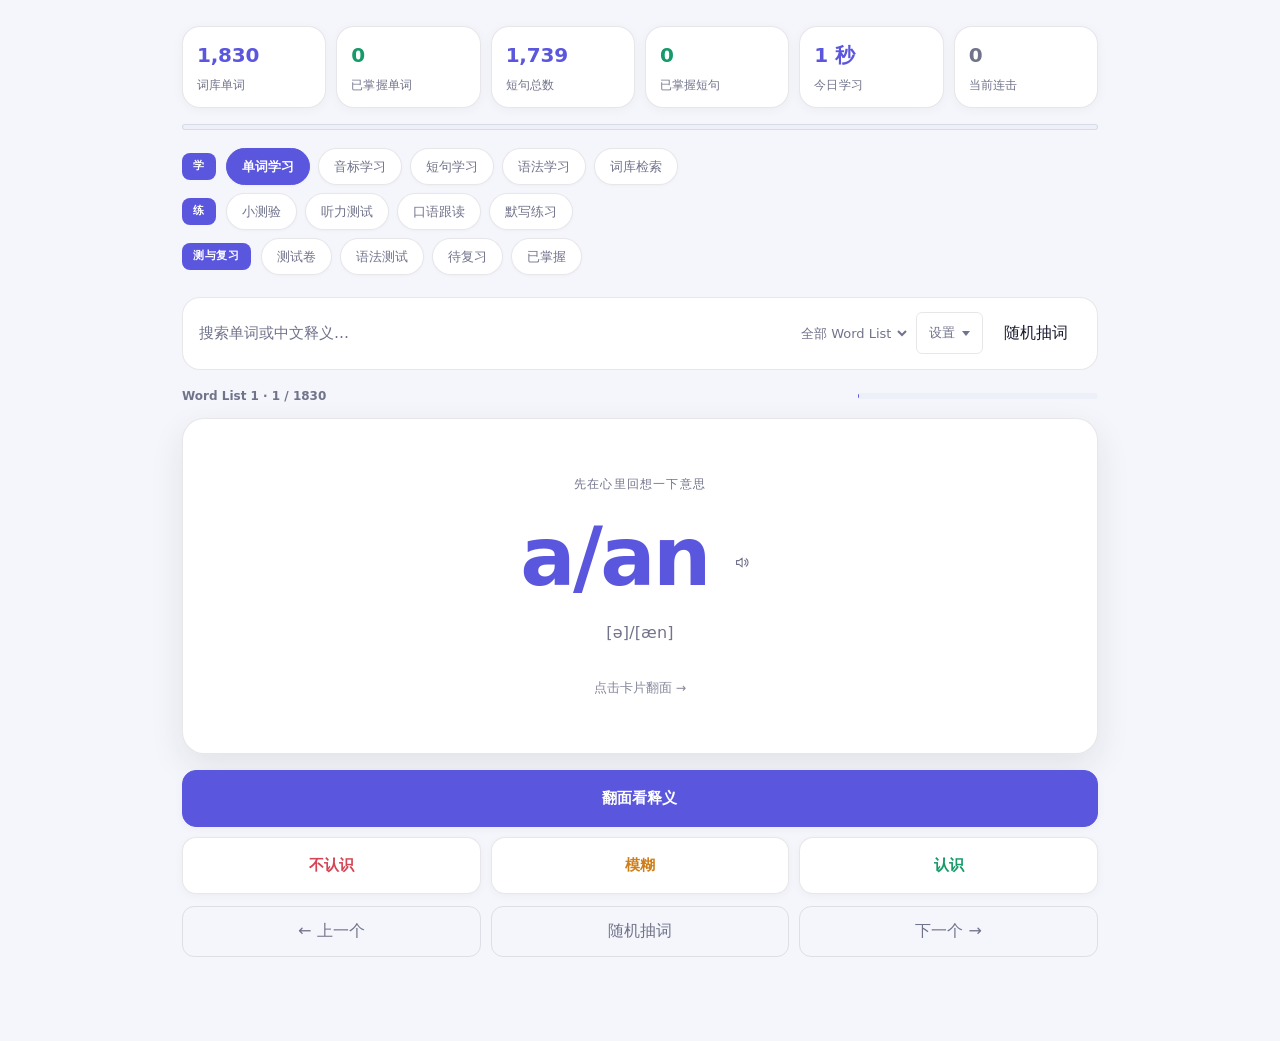
==== commit 3eb0064c: "外观重做：Focus Cards 翻卡记忆 + 三档反馈" ====
--- a/index.html
+++ b/index.html
@@ -651,6 +651,118 @@
 body.kb .word-card{padding-top:8px}
 body.kb .word{font-size:clamp(34px,9vw,48px)}
 
+/* ============================================================
+   全新外观 · Focus Cards（靛蓝 / 软卡片 / 翻卡记忆）
+   下面这一层覆盖上面的「练习本」主题；只改观感，不碰任何逻辑与数据。
+   ============================================================ */
+:root{
+  --bg:#F5F6FB;--surface:#FFFFFF;--surface-sunk:#EEF0F9;
+  --ink:#1B1C31;--muted:#71738B;
+  --line:rgba(27,28,49,.10);--line-2:rgba(27,28,49,.20);
+  --rule:rgba(27,28,49,.05);
+  --accent:#5A56DE;--accent-soft:#4743C4;
+  --plum:#8B5AD6;--green:#169A69;--red:#D44453;--amber:#CE7F19;
+  --serif:"Iowan Old Style","Palatino Linotype",Georgia,"Songti SC",serif;
+  --sans:"Inter",-apple-system,"Segoe UI","PingFang SC","Microsoft YaHei",system-ui,sans-serif;
+  --r:10px;--r-lg:18px;
+  --ease:cubic-bezier(.2,.8,.2,1);
+}
+[data-theme="dark"]{
+  --bg:#101019;--surface:#1A1A28;--surface-sunk:#23233A;
+  --ink:#ECECF6;--muted:#9A9BB5;
+  --line:rgba(236,236,246,.12);--line-2:rgba(236,236,246,.22);
+  --accent:#908DFF;--accent-soft:#A6A3FF;
+  --green:#4ED2A0;--red:#FF7C89;--amber:#F0B55C;
+}
+::selection{background:rgba(90,86,222,.20)}
+html{-webkit-tap-highlight-color:rgba(90,86,222,.16)}
+a{color:var(--accent)}
+:is(button,a,input,select,textarea,[tabindex],summary):focus-visible{outline-color:var(--accent)}
+body{background:var(--bg)}
+main{max-width:960px;padding:26px 22px 84px}
+
+/* 统计：一行软卡片 */
+.stats{display:grid;grid-template-columns:repeat(6,minmax(0,1fr));gap:10px;padding:0;border:0;margin-bottom:16px}
+.stat{flex-direction:column;align-items:flex-start;gap:3px;background:var(--surface);border:1px solid var(--line);border-radius:var(--r-lg);padding:12px 14px;box-shadow:0 2px 12px rgba(27,28,49,.04)}
+.stat strong{font-size:20px;font-weight:700;color:var(--accent)}
+.stat span{font-size:11.5px}
+#learned,#sentLearned{color:var(--green)}
+.stat.link:hover{border-color:var(--accent)}
+.progress{height:6px;border-radius:99px;background:var(--surface-sunk);border:1px solid var(--line);margin:0 0 18px}
+.progress div{border-radius:99px;background:var(--accent)}
+
+/* 导航：圆角胶囊，分组标签实心 */
+.tabs{position:static;background:transparent;border:0;padding:0;margin:0 0 22px}
+.tab-row{gap:8px}
+.tab-row+.tab-row{margin-top:8px}
+.tab-group{border:0;background:var(--accent);color:#fff;border-radius:8px;padding:5px 11px;margin-right:2px;opacity:1;font-weight:600;font-size:11px}
+.tab-row+.tab-row .tab-group{margin-top:0}
+.tab{border:1px solid var(--line);background:var(--surface);border-radius:99px;padding:7px 15px;margin-right:0;color:var(--muted);font-size:12.5px;box-shadow:0 1px 3px rgba(27,28,49,.03)}
+.tab:hover{border-color:var(--accent);color:var(--accent)}
+.tab.active{background:var(--accent);border-color:var(--accent);color:#fff;font-weight:600}
+.tab.active::after{display:none}
+
+/* 通用面板 / 控件 */
+.controls{background:var(--surface);border:1px solid var(--line);border-radius:var(--r-lg);padding:12px 14px;margin-bottom:16px}
+.section-title h2{font-weight:700}
+.panel{margin-bottom:14px}
+button.primary{border-color:var(--accent);background:var(--accent);color:#fff;border-radius:var(--r)}
+button:active:not(:disabled){background:rgba(90,86,222,.14)}
+button.primary:active:not(:disabled){background:var(--accent-soft);border-color:var(--accent-soft)}
+.seg button.on{background:var(--accent)}
+.settings>summary{border:1px solid var(--line)}
+
+/* ---- 翻卡记忆 ---- */
+.word-card{padding:0}
+.fc-head{display:flex;align-items:center;justify-content:space-between;gap:14px;margin:0 0 12px}
+.eyebrow{margin:0;font-weight:600;color:var(--muted)}
+.fc-prog{flex:1;max-width:240px;height:6px;background:var(--surface-sunk);border-radius:99px;overflow:hidden}
+.fc-prog i{display:block;height:100%;width:0;background:var(--accent);border-radius:99px;transition:width .3s var(--ease)}
+.fc-stage{display:grid;min-height:336px}
+.fc-face{grid-area:1/1;background:var(--surface);border:1px solid var(--line);border-radius:22px;box-shadow:0 12px 34px rgba(27,28,49,.09);padding:40px 30px;display:flex;flex-direction:column;align-items:center;justify-content:center;text-align:center}
+.word-card.revealed .fc-front{display:none}
+.word-line{justify-content:center}
+.word{font-family:var(--sans);font-size:clamp(48px,9vw,82px);font-weight:700;color:var(--accent);line-height:1.05}
+.phonetic{font-size:16px;color:var(--muted);margin-top:10px}
+.fc-kicker{font-size:12px;color:var(--muted);margin-bottom:20px;letter-spacing:.1em}
+.fc-hint{font-size:12.5px;color:var(--muted);margin-top:30px;opacity:.85}
+.fc-back .definition{font-size:clamp(20px,3.4vw,26px);margin:0;padding:0;border:0;font-weight:600;color:var(--ink)}
+.fc-back .detail{font-size:14px;margin-top:18px;padding-top:15px;border-top:1px solid var(--line);text-align:left;width:100%;max-width:560px}
+.fc-back .detail-head{justify-content:flex-start}
+.fc-grade{display:grid;grid-template-columns:repeat(3,1fr);gap:10px;margin-top:16px}
+.fc-grade button{border:1px solid var(--line);background:var(--surface);border-radius:14px;padding:15px 10px;font-size:15px;font-weight:600;box-shadow:0 2px 10px rgba(27,28,49,.04)}
+.g-again{color:var(--red)}
+.g-hard{color:var(--amber)}
+.g-good{color:var(--green)}
+.fc-grade button.g-sel{box-shadow:inset 0 0 0 1.5px currentColor}
+#reveal{grid-column:1/-1;background:var(--accent);border-color:var(--accent);color:#fff;font-size:15px}
+@media(hover:hover){
+  .fc-grade .g-again:hover{border-color:var(--red);background:rgba(212,68,83,.06)}
+  .fc-grade .g-hard:hover{border-color:var(--amber);background:rgba(206,127,25,.06)}
+  .fc-grade .g-good:hover{border-color:var(--green);background:rgba(22,154,105,.06)}
+}
+.fc-nav{display:flex;gap:10px;margin-top:12px}
+.fc-nav button{flex:1;border:1px solid var(--line);border-radius:12px;background:transparent;color:var(--muted);padding:11px}
+.word-card.is-dict .fc-stage{display:block;min-height:0}
+.word-card.is-dict .fc-face{box-shadow:none;border:0;padding:20px 0;min-height:0}
+.word-card.is-dict .fc-front .phonetic,.word-card.is-dict .fc-hint{display:none}
+.word-card.is-dict .fc-back{padding-top:0}
+.word-card.is-dict .fc-back .definition{font-size:clamp(28px,6vw,48px);color:var(--accent)}
+
+@media(max-width:620px){
+  main{padding:14px 14px 60px}
+  .stats{grid-template-columns:repeat(3,1fr);gap:8px}
+  .stat{padding:10px 12px}
+  .stat strong{font-size:17px}
+  .stat span{font-size:11px}
+  .tab{font-size:12px;padding:6px 12px}
+  .fc-face{padding:32px 20px;min-height:280px}
+  .fc-grade{gap:7px}
+  .fc-grade button{padding:13px 4px;font-size:14px}
+  .fc-head{flex-wrap:wrap}
+  .fc-prog{max-width:none;flex-basis:100%;order:3}
+}
+
 </style>
 </head>
 <body>
@@ -727,17 +839,37 @@
   <button id="shuffle">随机抽词</button>
  </div>
  <datalist id="wordOptions"></datalist>
- <article class="word-card">
-  <div class="eyebrow" id="counter">准备开始</div>
-  <div class="word-line"><div class="word" id="word">Welcome!</div><button class="speak" id="speakTop" title="朗读单词（快捷键 S）" aria-label="朗读"><svg viewBox="0 0 24 24" aria-hidden="true"><path d="M4 9v6h4l5 4V5L8 9H4z"/><path d="M17 8.5a4 4 0 0 1 0 7"/><path d="M19.5 6a7.5 7.5 0 0 1 0 12"/></svg></button></div>
-  <div class="phonetic" id="phonetic">点击“显示释义”开始学习</div>
-  <div id="answer" class="hidden"><div class="definition" id="definition"></div><div class="detail" id="memoryWrap"><b>记忆提示</b><span id="memory"></span></div><div class="detail" id="exampleWrap"><div class="detail-head"><b>例句</b><button class="speak mini" id="exSpeak" title="朗读例句（只读英文部分）" aria-label="朗读例句"><svg viewBox="0 0 24 24" aria-hidden="true"><path d="M4 9v6h4l5 4V5L8 9H4z"/><path d="M17 8.5a4 4 0 0 1 0 7"/><path d="M19.5 6a7.5 7.5 0 0 1 0 12"/></svg></button></div><span id="example"></span></div></div>
-  <div id="wdictBox" class="hidden">
-   <div class="in-wrap"><input id="wdictInput" class="d-input" type="text" lang="en" placeholder="看中文写英文，按 Enter 判分；判完再按 Enter 进入下一个" autocomplete="off" autocorrect="off" autocapitalize="off" spellcheck="false"><button type="button" class="in-clear" id="wdictClear" tabindex="-1" aria-label="清空输入内容" title="清空全部"><svg viewBox="0 0 24 24" aria-hidden="true"><path d="M6 6l12 12M18 6L6 18"/></svg></button></div>
-   <div class="feedback" id="wdictResult"></div>
-   <div class="wdict-stat" id="wdictStat"></div>
+ <article class="word-card" id="fc">
+  <div class="fc-head">
+   <div class="eyebrow" id="counter">准备开始</div>
+   <div class="fc-prog"><i id="fcProg"></i></div>
   </div>
-  <div class="actions"><button class="primary" id="reveal">显示释义</button><button id="unknown">还不熟</button><button class="primary hidden" id="wdictSubmit">提交（Enter）</button><button class="hidden" id="wdictGiveUp">看答案</button><button id="master">标记掌握</button><button id="prev">上一个</button><button id="next">下一个</button></div>
+  <div class="fc-stage">
+   <div class="fc-face fc-front">
+    <div class="fc-kicker">先在心里回想一下意思</div>
+    <div class="word-line"><div class="word" id="word">Welcome!</div><button class="speak" id="speakTop" title="朗读单词（快捷键 S）" aria-label="朗读"><svg viewBox="0 0 24 24" aria-hidden="true"><path d="M4 9v6h4l5 4V5L8 9H4z"/><path d="M17 8.5a4 4 0 0 1 0 7"/><path d="M19.5 6a7.5 7.5 0 0 1 0 12"/></svg></button></div>
+    <div class="phonetic" id="phonetic">点击卡片或下方按钮翻面</div>
+    <div class="fc-hint">点击卡片翻面 →</div>
+   </div>
+   <div class="fc-face fc-back hidden" id="answer">
+    <div class="definition" id="definition"></div>
+    <div class="detail" id="memoryWrap"><b>记忆提示</b><span id="memory"></span></div>
+    <div class="detail" id="exampleWrap"><div class="detail-head"><b>例句</b><button class="speak mini" id="exSpeak" title="朗读例句（只读英文部分）" aria-label="朗读例句"><svg viewBox="0 0 24 24" aria-hidden="true"><path d="M4 9v6h4l5 4V5L8 9H4z"/><path d="M17 8.5a4 4 0 0 1 0 7"/><path d="M19.5 6a7.5 7.5 0 0 1 0 12"/></svg></button></div><span id="example"></span></div>
+    <div id="wdictBox" class="hidden">
+     <div class="in-wrap"><input id="wdictInput" class="d-input" type="text" lang="en" placeholder="看中文写英文，按 Enter 判分；判完再按 Enter 进入下一个" autocomplete="off" autocorrect="off" autocapitalize="off" spellcheck="false"><button type="button" class="in-clear" id="wdictClear" tabindex="-1" aria-label="清空输入内容" title="清空全部"><svg viewBox="0 0 24 24" aria-hidden="true"><path d="M6 6l12 12M18 6L6 18"/></svg></button></div>
+     <div class="feedback" id="wdictResult"></div>
+     <div class="wdict-stat" id="wdictStat"></div>
+     <div class="fc-nav"><button class="primary hidden" id="wdictSubmit">提交（Enter）</button><button class="hidden" id="wdictGiveUp">看答案</button></div>
+    </div>
+   </div>
+  </div>
+  <div class="fc-grade" id="fcGrade">
+   <button class="primary" id="reveal">翻面看释义</button>
+   <button class="g-again" id="unknown">不认识</button>
+   <button class="g-hard" id="fuzzy">模糊</button>
+   <button class="g-good" id="master">认识</button>
+  </div>
+  <div class="fc-nav"><button id="prev">← 上一个</button><button id="shuffle">随机抽词</button><button id="next">下一个 →</button></div>
  </article>
 </section>
 
@@ -1487,14 +1619,14 @@
 /* ==================== 本地存储 ==================== */
 const loadSet=k=>{try{return new Set(JSON.parse(STORE.getItem(k)||"[]"))}catch(e){return new Set()}};
 const saveSet=(k,s)=>STORE.setItem(k,JSON.stringify([...s]));
-let mastered=loadSet("vocab-mastered"), review=loadSet("vocab-review");
+let mastered=loadSet("vocab-mastered"), review=loadSet("vocab-review"), fuzzy=loadSet("vocab-fuzzy");
 let sMastered=loadSet("vocab-sent-mastered"), sReview=loadSet("vocab-sent-review");
 /* 最近学过 / 浏览过的单词，最新的排最前，最多 10 个 */
 let recentWords=(()=>{
   try{ const a=JSON.parse(STORE.getItem("vocab-recent")||"[]");
        return Array.isArray(a)?a.filter(x=>typeof x==="string").slice(0,10):[] }catch(e){ return [] }
 })();
-function save(){saveSet("vocab-mastered",mastered);saveSet("vocab-review",review);updateStats();refreshMastered()}
+function save(){saveSet("vocab-mastered",mastered);saveSet("vocab-review",review);saveSet("vocab-fuzzy",fuzzy);updateStats();refreshMastered()}
 function saveS(){saveSet("vocab-sent-mastered",sMastered);saveSet("vocab-sent-review",sReview);updateStats();refreshMastered()}
 
 /* ==================== 发音模块（双通道） ====================
@@ -1906,6 +2038,12 @@
   if(tip) tip.textContent="";
   showWord(i);
 }
+function setFlipped(on){
+  const fc=$("fc"); if(!fc) return;
+  fc.classList.toggle("revealed", !!on);
+  $("answer").classList.toggle("hidden", !on);
+  const rv=$("reveal"); if(rv) rv.textContent = on ? "收起释义" : "翻面看释义";
+}
 function showWord(i){
   if(!words.length) return;
   const n=words.length; index=((i%n)+n)%n;
@@ -1915,25 +2053,30 @@
   $("definition").textContent=w.definition||"暂无释义";
   $("memory").textContent=w.memory||"这条词条没有单独的记忆提示。";
   $("example").textContent=w.example||"暂无例句";
-  /* 例句只有中文（或为空）时，喇叭按钮没意义，直接藏掉 */
   { const eb=$("exSpeak");
     if(eb){ eb.classList.toggle("hidden", !enPart(w.example)); eb.classList.remove("speaking"); } }
-  $("reveal").textContent="显示释义";
-  $("master").textContent=mastered.has(w.word)?"已掌握":"标记掌握";
+  /* 进度条：当前在词库中的位置 */
+  { const pg=$("fcProg"); if(pg) pg.style.width=((index+1)/n*100).toFixed(2)+"%"; }
+  /* 认识/模糊/不认识 三档按钮的当前态 */
+  { const s=fuzzy.has(w.word)?"模糊":(mastered.has(w.word)?"已掌握":(review.has(w.word)?"待复习":""));
+    ["master","fuzzy","unknown"].forEach(id=>{ const b=$(id); if(b) b.classList.remove("g-sel"); });
+    const sel = s==="已掌握"?"master":s==="模糊"?"fuzzy":s==="待复习"?"unknown":null;
+    if(sel && $(sel)) $(sel).classList.add("g-sel");
+  }
   if(wDict){
-    /* 默写模式：题面 = 中文释义 + 音标，英文一个字都不给（不给首字母、不给字母数）；
-       记忆提示/例句里常含答案，答完再放出 */
     $("word").textContent="默写";
     $("word").classList.add("mask");
-    $("answer").classList.remove("hidden");
     $("memoryWrap").classList.add("hidden");
     $("exampleWrap").classList.add("hidden");
+    $("fc").classList.add("is-dict");
+    setFlipped(true);
   }else{
     $("word").textContent=w.word;
     $("word").classList.remove("mask");
     $("memoryWrap").classList.toggle("hidden",!w.memory);
     $("exampleWrap").classList.toggle("hidden",!w.example);
-    $("answer").classList.add("hidden");
+    $("fc").classList.remove("is-dict");
+    setFlipped(false);
   }
   applyWDictUI();
   resetWDict();
@@ -1957,7 +2100,15 @@
   }
   return index;
 }
-$("reveal").onclick=()=>{$("answer").classList.toggle("hidden");$("reveal").textContent=$("answer").classList.contains("hidden")?"显示释义":"收起释义"};
+$("reveal").onclick=()=>setFlipped($("answer").classList.contains("hidden"));
+/* 点正面任意位置翻面；但要避开喇叭按钮，否则一点发音就翻面 */
+{ const front=$("fc") && $("fc").querySelector(".fc-front");
+  if(front) front.addEventListener("click", e=>{
+    if(e.target.closest("button")) return;
+    if(!$("answer").classList.contains("hidden")) return;
+    setFlipped(true);
+  });
+}
 $("exSpeak").onclick=()=>{
   const w=activeWord(); if(!w) return;
   const ex=enPart(w.example);
@@ -1967,8 +2118,20 @@
 $("prev").onclick=()=>showWord(stepWord(-1));
 $("shuffle").onclick=()=>showWord(Math.floor(Math.random()*words.length));
 $("restart").onclick=()=>{ showWord(0); wRightN=0; wTotalN=0; wStreakN=0; updateWDictStat(); };
-$("master").onclick=()=>{let w=activeWord();if(mastered.has(w.word))mastered.delete(w.word);else{mastered.add(w.word);review.delete(w.word)}save();renderReview();showWord(index)};
-$("unknown").onclick=()=>{review.add(activeWord().word);mastered.delete(activeWord().word);save();renderReview();showWord(stepWord(1))};
+/* 三档反馈：认识 → 移入已掌握；模糊 → 移入待复习并标模糊；不认识 → 移入待复习。
+   三档都自动进入下一个词，符合「翻卡→评估→下一个」的记忆节奏。 */
+function gradeWord(level){
+  const w=activeWord(); if(!w) return;
+  const key=w.word;
+  if(level==="known"){ mastered.add(key); review.delete(key); fuzzy.delete(key); }
+  else if(level==="fuzzy"){ review.add(key); fuzzy.add(key); mastered.delete(key); }
+  else { review.add(key); mastered.delete(key); fuzzy.delete(key); }
+  save(); renderReview();
+  showWord(stepWord(1));
+}
+$("master").onclick=()=>gradeWord("known");
+$("fuzzy").onclick=()=>gradeWord("fuzzy");
+$("unknown").onclick=()=>gradeWord("again");
 $("searchStudy").oninput=()=>{let arr=filtered($("searchStudy").value,$("listStudy").value);if(arr.length)showWord(words.indexOf(arr[0]))};
 $("listStudy").onchange=()=>{let arr=filtered($("searchStudy").value,$("listStudy").value);if(arr.length)showWord(words.indexOf(arr[0]))};
 $("wordScope").onchange=()=>{ STORE.setItem("vocab-scope",$("wordScope").value); showWord(stepWord(1)) };
@@ -2788,8 +2951,8 @@
 function applyWDictUI(){
   const on=!!wDict, show=on&&!!activeWord();
   $("wdictBox").classList.toggle("hidden", !show);
-  $("reveal").classList.toggle("hidden", on);
-  $("unknown").classList.toggle("hidden", on);
+  /* 默写模式隐藏三档反馈，露出默写提交/看答案；平时反之 */
+  { const g=$("fcGrade"); if(g) g.classList.toggle("hidden", on); }
   $("wdictSubmit").classList.toggle("hidden", !show);
   $("wdictGiveUp").classList.toggle("hidden", !show);
   const seg=$("wDictSeg");
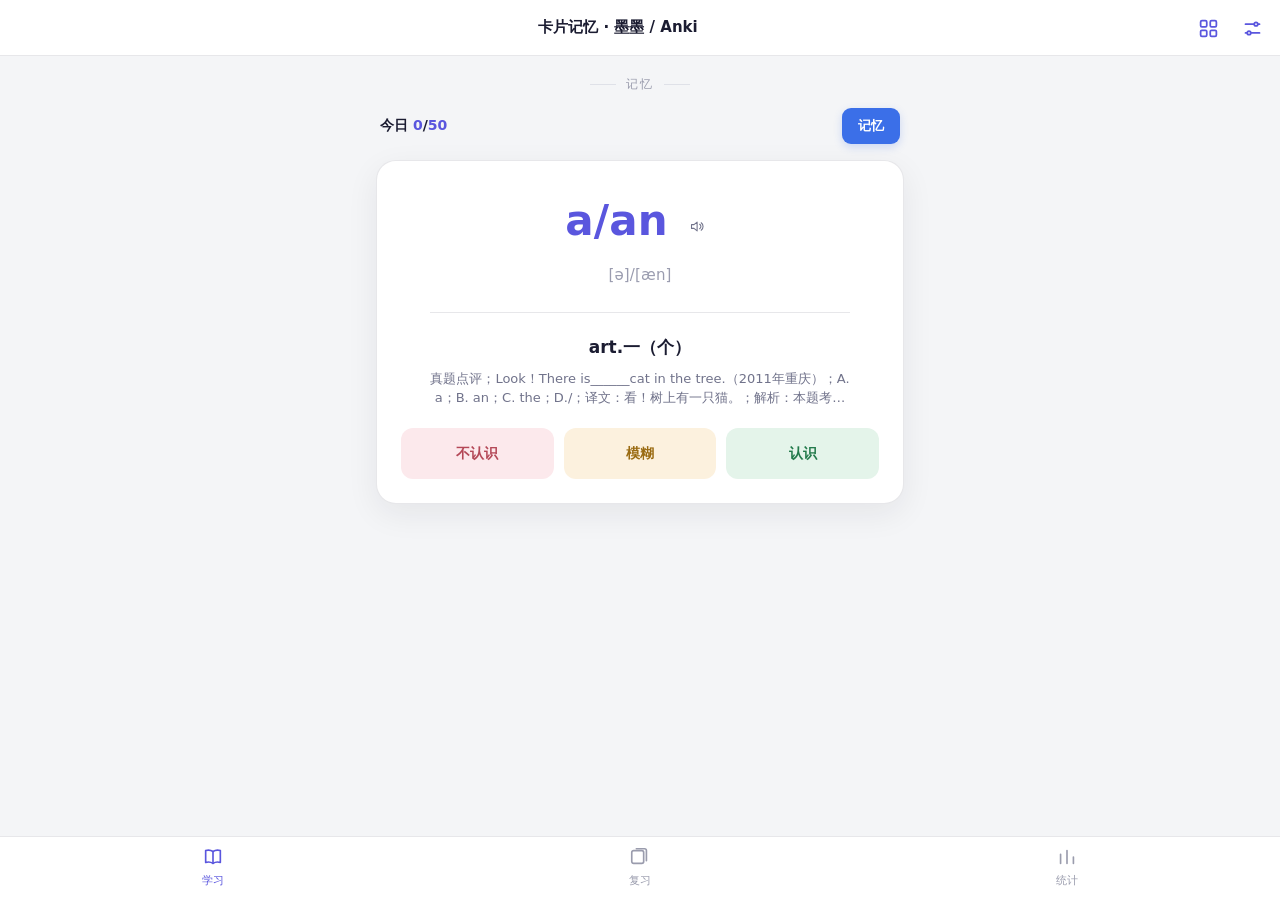
==== commit 44d6a881: "Rebuild UI: screenshot-matched flashcard home, bottom menu, nested pages" ====
--- a/index.html
+++ b/index.html
@@ -763,9 +763,95 @@
   .fc-prog{max-width:none;flex-basis:100%;order:3}
 }
 
+
+/* ==================== APP SHELL · 卡片记忆布局 ==================== */
+:root{
+  --app-bg:#F4F5F7;--app-blue:#3B6FE8;--app-blue-soft:#E9F0FF;
+  --btn-red-bg:#FCE9EC;--btn-red:#B44857;
+  --btn-amber-bg:#FCF1DE;--btn-amber:#9A6B12;
+  --btn-green-bg:#E4F4EA;--btn-green:#227A4B;
+}
+html,body{margin:0}
+body{background:var(--app-bg);-webkit-font-smoothing:antialiased}
+#appHeader{position:fixed;top:0;left:0;right:0;height:56px;background:#fff;border-bottom:1px solid var(--line);display:flex;align-items:center;gap:6px;padding:0 14px;z-index:80}
+#appHeader .ah-btn{width:38px;height:38px;border:0;background:transparent;border-radius:10px;display:grid;place-items:center;color:var(--accent);cursor:pointer;flex:0 0 auto}
+#appHeader .ah-btn:hover{background:var(--surface-sunk)}
+#appHeader .ah-btn[disabled]{visibility:hidden}
+#appHeader .ah-btn svg{width:21px;height:21px;fill:none;stroke:currentColor;stroke-width:2;stroke-linecap:round;stroke-linejoin:round}
+#appTitle{flex:1;text-align:center;font-size:15px;font-weight:600;color:var(--ink);white-space:nowrap;overflow:hidden;text-overflow:ellipsis}
+main{max-width:560px;margin:0 auto;padding:72px 16px 96px;min-height:100vh}
+.stats,.progress,.tabs,.time-strip{display:none!important}
+
+/* home row */
+.mode-caption{display:flex;align-items:center;justify-content:center;gap:10px;margin:2px 0 14px;font-size:12px;color:#9A9CAD;letter-spacing:.14em}.mode-caption i{display:block;width:26px;height:1px;background:#DFE1E8}
+.today-row{display:flex;align-items:center;justify-content:space-between;margin:4px 4px 16px}
+.today-label{font-size:14px;font-weight:600;color:var(--ink)}
+.today-label b{color:var(--accent)}
+.mode-chip{border:0;background:var(--app-blue);color:#fff;border-radius:9px;padding:7px 16px;font-size:13px;font-weight:600;box-shadow:0 3px 9px rgba(59,111,232,.22);cursor:pointer}
+
+/* home card */
+#study .controls,#study .fc-nav{display:none!important}
+#fc{background:#fff;border:1px solid var(--line);border-radius:20px;box-shadow:0 10px 32px rgba(27,28,49,.07);padding:32px 24px 24px;min-height:300px;display:flex;flex-direction:column}
+#fc .fc-head,#fc .fc-hint,#fc .fc-kicker{display:none!important}
+#fc .fc-stage{display:flex;flex-direction:column;min-height:0;flex:1}
+#fc .fc-face{border:0;box-shadow:none;background:transparent;border-radius:0;padding:0;display:flex;min-height:0}
+#fc .fc-front,#fc.revealed .fc-front{display:flex!important}
+#fc .fc-back{display:flex!important}
+#fc .word-line{justify-content:center;gap:10px;margin-top:6px}
+#fc .word{font-size:clamp(34px,9vw,42px);font-weight:700;letter-spacing:.2px}
+#fc .phonetic{font-size:15px;color:#9A9CAF;margin-top:10px}
+#fc .fc-back .definition{border:0;border-top:1px solid var(--line);padding:20px 0 0;margin:24px auto 0;width:88%;text-align:center;font-size:17px;font-weight:600}
+#fc .fc-back .detail{border:0;margin:8px auto 0;padding:0;width:88%;text-align:center;font-size:13px;color:var(--muted)}
+#fc .fc-back .detail b{display:block;font-size:11px;letter-spacing:.08em;color:#A0A2B4;margin-bottom:4px}
+#fc .fc-back #exampleWrap{display:none!important}
+#fc.is-dict .fc-front{display:none!important}
+#fc.is-dict .fc-back .definition{font-size:26px;color:var(--accent)}
+#fcGrade{display:grid;grid-template-columns:repeat(3,1fr);gap:10px;margin-top:20px}
+#fcGrade button{border:0;border-radius:12px;padding:14px 6px;font-size:14px;font-weight:600;box-shadow:none}
+#fcGrade .g-again{background:var(--btn-red-bg);color:var(--btn-red)}
+#fcGrade .g-hard{background:var(--btn-amber-bg);color:var(--btn-amber)}
+#fcGrade .g-good{background:var(--btn-green-bg);color:var(--btn-green)}
+#fcGrade button.g-sel{box-shadow:inset 0 0 0 2px currentColor}
+#fcGrade.hidden{display:none!important}
+#fc #memoryWrap b{display:none}
+#fc #memory{display:-webkit-box;-webkit-line-clamp:2;-webkit-box-orient:vertical;overflow:hidden;line-height:1.45}
+#reveal{display:none!important}
+
+/* bottom menu */
+#appNav{position:fixed;bottom:0;left:0;right:0;height:64px;background:#fff;border-top:1px solid var(--line);display:grid;grid-template-columns:repeat(3,1fr);z-index:80;padding-bottom:env(safe-area-inset-bottom)}
+#appNav button{border:0;background:transparent;display:flex;flex-direction:column;align-items:center;justify-content:center;gap:4px;color:#9A9CAD;font-size:11px;font-weight:500;cursor:pointer}
+#appNav button.on{color:var(--accent)}
+#appNav button svg{width:22px;height:22px;fill:none;stroke:currentColor;stroke-width:1.8;stroke-linecap:round;stroke-linejoin:round}
+
+/* hub / nested pages */
+.hub-head{margin:6px 4px 18px}
+.hub-head h2{font-size:20px;margin:0 0 5px;color:var(--ink)}
+.hub-head p{margin:0;color:var(--muted);font-size:13px;line-height:1.5}
+.hub-grid{display:grid;grid-template-columns:repeat(2,minmax(0,1fr));gap:12px}
+.hub-item{display:flex;flex-direction:column;align-items:flex-start;gap:9px;text-align:left;background:#fff;border:1px solid var(--line);border-radius:16px;padding:16px;min-height:104px;box-shadow:0 4px 14px rgba(27,28,49,.04);cursor:pointer}
+.hub-item:hover{border-color:var(--accent)}
+.hub-item:active{transform:scale(.985)}
+.hub-ic{width:34px;height:34px;border-radius:10px;background:var(--app-blue-soft);color:var(--accent);display:grid;place-items:center}
+.hub-ic svg{width:19px;height:19px;fill:none;stroke:currentColor;stroke-width:1.9;stroke-linecap:round;stroke-linejoin:round}
+.hub-item b{font-size:14.5px;color:var(--ink)}
+.hub-item small{font-size:11.5px;color:var(--muted);line-height:1.4}
+.hub-section{margin:24px 0 10px;font-size:13px;font-weight:600;color:var(--muted);letter-spacing:.06em}
+.stat-grid{display:grid;grid-template-columns:repeat(2,minmax(0,1fr));gap:12px;margin:6px 0 18px}
+.stat-card{background:#fff;border:1px solid var(--line);border-radius:16px;padding:18px}
+.stat-card strong{display:block;font-size:27px;color:var(--accent)}
+.stat-card span{font-size:12px;color:var(--muted)}
+.note-card{background:#fff;border:1px solid var(--line);border-radius:16px;padding:16px;color:var(--muted);font-size:13px;line-height:1.6}
+#studySettings .controls{display:flex!important;flex-wrap:wrap}
+@media (max-width:420px){main{padding:70px 12px 96px}#fc{padding:28px 18px 20px}}
 </style>
 </head>
 <body>
+<header id="appHeader">
+ <button class="ah-btn" id="ahBack" title="返回" aria-label="返回" disabled><svg viewBox="0 0 24 24"><path d="M15 5l-7 7 7 7"/></svg></button>
+ <div id="appTitle">卡片记忆 · 墨墨 / Anki</div>
+ <button class="ah-btn" id="ahHub" title="学习功能" aria-label="学习功能"><svg viewBox="0 0 24 24"><rect x="3" y="3" width="7" height="7" rx="1.5"/><rect x="14" y="3" width="7" height="7" rx="1.5"/><rect x="3" y="14" width="7" height="7" rx="1.5"/><rect x="14" y="14" width="7" height="7" rx="1.5"/></svg></button>
+ <button class="ah-btn" id="ahSettings" title="学习设置" aria-label="学习设置"><svg viewBox="0 0 24 24"><path d="M4 7h10M18 7h2M4 17h2M10 17h10"/><circle cx="16" cy="7" r="2"/><circle cx="8" cy="17" r="2"/></svg></button>
+</header>
 <main>
 <div class="stats">
  <div class="stat"><strong id="total">—</strong><span>词库单词</span></div>
@@ -804,6 +890,8 @@
 
 <!-- ================= 单词学习 ================= -->
 <section id="study" class="view">
+ <div class="mode-caption"><i></i>记忆<i></i></div>
+ <div class="today-row"><div class="today-label">今日 <b id="todayDone">0</b>/<b>50</b></div><button class="mode-chip" id="modeChip">记忆</button></div>
  <div class="controls">
   <input id="searchStudy" placeholder="搜索单词或中文释义…">
   <select id="listStudy"><option value="">全部 Word List</option></select>
@@ -1127,7 +1215,56 @@
 </section>
 
 
+
+<!-- ============ 二级 / 三级 页面 ============ -->
+<section id="learnHub" class="view hidden">
+<div class="hub-head"><h2>学习功能</h2><p>按卡片记忆的节奏，选一项继续。所有内容都在本机，无需联网。</p></div>
+<div class="hub-section">核心学习</div><div class="hub-grid">
+<button class="hub-item" data-goto="study"><span class="hub-ic"><svg viewBox="0 0 24 24"><path d="M4 5c3-1 5-1 8 1 3-2 5-2 8-1v13c-3-1-5-1-8 1-3-2-5-2-8-1z"/><path d="M12 6v13"/></svg></span><b>单词卡片</b><small>今日词库 · 卡片记忆</small></button>
+<button class="hub-item" data-goto="phonetics"><span class="hub-ic"><svg viewBox="0 0 24 24"><path d="M4 9v6h4l5 4V5L8 9H4z"/><path d="M17 8.5a4 4 0 0 1 0 7"/></svg></span><b>音标学习</b><small>48 个音标 · 听音辨音</small></button>
+<button class="hub-item" data-goto="sent"><span class="hub-ic"><svg viewBox="0 0 24 24"><path d="M4 5c3-1 5-1 8 1 3-2 5-2 8-1v13c-3-1-5-1-8 1-3-2-5-2-8-1z"/><path d="M12 6v13"/></svg></span><b>短句学习</b><small>短句卡片 · 跟读</small></button>
+<button class="hub-item" data-goto="grammar"><span class="hub-ic"><svg viewBox="0 0 24 24"><path d="M8 6h13M8 12h13M8 18h13"/><path d="M3 6h.01M3 12h.01M3 18h.01"/></svg></span><b>语法学习</b><small>初中语法条目</small></button>
+</div><div class="hub-section">练习与测试</div><div class="hub-grid">
+<button class="hub-item" data-goto="dict"><span class="hub-ic"><svg viewBox="0 0 24 24"><path d="M4 20l4-1 11-11-3-3L5 16z"/><path d="M14 6l3 3"/></svg></span><b>默写练习</b><small>看中文写英文</small></button>
+<button class="hub-item" data-goto="quiz"><span class="hub-ic"><svg viewBox="0 0 24 24"><circle cx="12" cy="12" r="9"/><path d="M9.5 9a2.5 2.5 0 1 1 3.5 2.3c-.8.4-1 1-1 1.7M12 17h.01"/></svg></span><b>单词小测验</b><small>四选一 · 即时判分</small></button>
+<button class="hub-item" data-goto="listen"><span class="hub-ic"><svg viewBox="0 0 24 24"><path d="M5 10a7 7 0 0 1 14 0v4a4 4 0 0 1-4 4h-2"/><path d="M5 10v4a3 3 0 0 0 3 3"/></svg></span><b>听力测试</b><small>听音选词</small></button>
+<button class="hub-item" data-goto="speak"><span class="hub-ic"><svg viewBox="0 0 24 24"><path d="M4 9v6h4l5 4V5L8 9H4z"/><path d="M17 8.5a4 4 0 0 1 0 7"/></svg></span><b>口语跟读</b><small>跟读与比对</small></button>
+<button class="hub-item" data-goto="paper"><span class="hub-ic"><svg viewBox="0 0 24 24"><path d="M8 6h13M8 12h13M8 18h13"/><path d="M3 6h.01M3 12h.01M3 18h.01"/></svg></span><b>测试卷</b><small>整卷练习</small></button>
+<button class="hub-item" data-goto="gramq"><span class="hub-ic"><svg viewBox="0 0 24 24"><circle cx="12" cy="12" r="9"/><path d="M9.5 9a2.5 2.5 0 1 1 3.5 2.3c-.8.4-1 1-1 1.7M12 17h.01"/></svg></span><b>语法测试</b><small>10 题一组</small></button>
+</div><div class="hub-section">工具</div><div class="hub-grid">
+<button class="hub-item" data-goto="list"><span class="hub-ic"><svg viewBox="0 0 24 24"><path d="M8 6h13M8 12h13M8 18h13"/><path d="M3 6h.01M3 12h.01M3 18h.01"/></svg></span><b>词库检索</b><small>按词/释义筛选</small></button>
+<button class="hub-item" data-goto="studySettings"><span class="hub-ic"><svg viewBox="0 0 24 24"><path d="M8 6h13M8 12h13M8 18h13"/><path d="M3 6h.01M3 12h.01M3 18h.01"/></svg></span><b>学习设置</b><small>声音 · 范围 · 呈现</small></button>
+</div></section>
+<section id="reviewHub" class="view hidden">
+<div class="hub-head"><h2>复习中心</h2><p>把学过的内容再过一遍，记得更牢。</p></div>
+<div class="hub-grid">
+<button class="hub-item" data-goto="review"><span class="hub-ic"><svg viewBox="0 0 24 24"><rect x="3" y="5" width="13" height="14" rx="2"/><path d="M8 3h9a2 2 0 0 1 2 2v11"/></svg></span><b>待复习</b><small>单词 <span id="hrReview">0</span> · 短句 <span id="hrSReview">0</span></small></button>
+<button class="hub-item" data-goto="mastered"><span class="hub-ic"><svg viewBox="0 0 24 24"><path d="M12 3l2.6 5.4 5.9.8-4.3 4.1 1 5.9L12 16.5 6.8 19.2l1-5.9L3.5 9.2l5.9-.8z"/></svg></span><b>已掌握</b><small>单词 <span id="hrMastered">0</span> · 短句 <span id="hrSMastered">0</span></small></button>
+<button class="hub-item" data-goto="study"><span class="hub-ic"><svg viewBox="0 0 24 24"><path d="M4 5c3-1 5-1 8 1 3-2 5-2 8-1v13c-3-1-5-1-8 1-3-2-5-2-8-1z"/><path d="M12 6v13"/></svg></span><b>继续背词</b><small>回到卡片记忆</small></button>
+<button class="hub-item" data-goto="dict"><span class="hub-ic"><svg viewBox="0 0 24 24"><path d="M4 20l4-1 11-11-3-3L5 16z"/><path d="M14 6l3 3"/></svg></span><b>默写错题</b><small>拼错的词再来一遍</small></button>
+</div></section>
+<section id="statsHub" class="view hidden">
+<div class="hub-head"><h2>学习统计</h2><p>进度一目了然。</p></div>
+<div class="stat-grid">
+<div class="stat-card"><strong id="hsToday">0</strong><span>今日新学</span></div>
+<div class="stat-card"><strong id="hsStreak">0</strong><span>当前连击</span></div>
+<div class="stat-card"><strong id="hsLearned">0</strong><span>已掌握单词</span></div>
+<div class="stat-card"><strong id="hsTotal">0</strong><span>词库总量</span></div>
+</div><div class="hub-section">查看明细</div><div class="hub-grid">
+<button class="hub-item" data-goto="mastered"><span class="hub-ic"><svg viewBox="0 0 24 24"><path d="M12 3l2.6 5.4 5.9.8-4.3 4.1 1 5.9L12 16.5 6.8 19.2l1-5.9L3.5 9.2l5.9-.8z"/></svg></span><b>已掌握清单</b><small>按 A→Z 排列</small></button>
+<button class="hub-item" data-goto="review"><span class="hub-ic"><svg viewBox="0 0 24 24"><rect x="3" y="5" width="13" height="14" rx="2"/><path d="M8 3h9a2 2 0 0 1 2 2v11"/></svg></span><b>待复习清单</b><small>还没记牢的词句</small></button>
+</div></section>
+<section id="studySettings" class="view hidden">
+<div class="hub-head"><h2>学习设置</h2><p>朗读声音、语速、学习方式与范围。</p></div>
+<div id="settingsHost"></div>
+<div class="note-card">改动会立即保存在本机；换设备时可在「词库同步」中导入导出。</div>
+</section>
 </main>
+<nav id="appNav" aria-label="主菜单">
+<button data-nav="study" class="on"><svg viewBox="0 0 24 24"><path d="M4 5c3-1 5-1 8 1 3-2 5-2 8-1v13c-3-1-5-1-8 1-3-2-5-2-8-1z"/><path d="M12 6v13"/></svg><span>学习</span></button>
+<button data-nav="reviewHub"><svg viewBox="0 0 24 24"><rect x="3" y="5" width="13" height="14" rx="2"/><path d="M8 3h9a2 2 0 0 1 2 2v11"/></svg><span>复习</span></button>
+<button data-nav="statsHub"><svg viewBox="0 0 24 24"><path d="M5 19V9M12 19V5M19 19v-7"/></svg><span>统计</span></button>
+</nav>
 <script>window.__VOCAB_INLINE__={"words":[{"word":"a/an","phonetic":"[ə]/[æn]","definition":"art.一（个）","memory":"真题点评；Look！There is______cat in the tree.（2011年重庆）；A. a；B. an；C. the；D./；译文：看！树上有一只猫。；解析：本题考查的是冠词的用法。由Look可知，这只猫是被偶然发现的，因此不是特指，不能用the。且由于cat是可数名词，发音以辅音音素开头，所以要用表泛指的不定冠词a，答案选A。；▶Tips；以元音音素开头的可数名词前用不定冠词an；以辅音音素开头的可数名词前用不定冠词a。一般以元音字母a,e,i,o，u开头的单词第一个音是元音，但也有一些例外需要注意，如：an hour[ˈaʊə（r）]一小时（h不发音），a university[ˌju：nIˈvɜ：səti]一所大学（字母u发[ju：]的音，以辅音音素[j]开头）。","example":"","list":"Word List 1"},{"word":"ability","phonetic":"[əˈbɪləti]","definition":"n.能力，本领；才能，才智","memory":"词根记忆：来自able（adj.能够……的）；【搭】 ability to do sth.有做某事的能力","example":"I have the ability to wash clothes.我会洗衣服。","list":"Word List 1"},{"word":"able","phonetic":"[ˈeɪbl]","definition":"adj.能够……的，得以……的；有才干的，能力出众的","memory":"【搭】 be able to do sth.能够做某事；be able to, can；二者都表示能力，某些情况下可以互换。be able to强调通过努力能做到，可以用在各种时态的句子中。can是情态动词，后面跟动词原形，只有could一种变形。","example":"Lucy is able to speak French.露西会说法语。//ls Avatar able to make more money than any other movies?和其他电影相比，《阿凡达》能赚更多钱吗？","list":"Word List 1"},{"word":"about","phonetic":"[əˈbaʊt]","definition":"prep.关于，对于；在……周围，在……各处","memory":"adv.大约，差不多；到处，各处；在附近；【搭】 talk about谈论，议论；think about考虑；hear about听说；know about了解，知道；look about四下环顾；真题点评；You really don't have to worry______your weight. You look just right.（2012年上海）；A. for；B. from；C. with；D. about；译文：你真没有必要担心你的体重。你看起来刚刚好。；解析：本题考查了固定搭配worry about，该短语表示“担心……”，而worry和其他三个介词不能构成搭配，因此本题应该选D。；▶Tips；注意be about to do本身就有“即将”的意思，因此不再与表示具体时间的词语连用，如：；（〇）I’m about to leave my room.我马上离开房间。；（×）I’m about to leave my room immediately.我马上离开房间。","example":"","list":"Word List 1"},{"word":"above","phonetic":"[əˈbʌv]","definition":"prep.在……上方；多于，超过adv.在（向）上面，在顶上；（在级别、权力、数目等方面）超过；在上文","memory":"【搭】 above all最重要的是；above, over；二者都有“在……上方”之意。above指一般意义的上方，但不一定是正上方，它的反义词是below，如：The sun is rising above the horizon.太阳正从地平线上升起。over指在正上方，反义词是under，如：There is a bridge over the river.河上有座桥。","example":"The plane is flying above the clouds.飞机正在云层上方穿梭。","list":"Word List 1"},{"word":"abroad","phonetic":"[əˈbrɔ:d]","definition":"adj.在国外；广泛四散adv.到（在）国外；广为流传","memory":"词根记忆：ab（离去）+road（路）→离开故乡，起程上路→到国外；【搭】 be/go abroad在/去国外","example":"John is abroad on business now.约翰正在国外出差。","list":"Word List 1"},{"word":"absent","phonetic":"[ˈæbsənt]","definition":"adj.缺席的，不在场的；不存在的；心不在焉的","memory":"联想记忆：送（sent）人玫瑰，人不在场（absent）；【搭】 be absent from缺席……；【派】 absent-minded（adj.心不在焉的）","example":"The manager was absent from the meeting.经理缺席了会议。","list":"Word List 1"},{"word":"accept","phonetic":"[əkˈsept]","definition":"vt.接受；承认；相信","memory":"词根记忆：ac+cept（拿，抓）→抓住把柄，只好承认→承认；【派】 acceptable（adj.可接受的）；；unacceptable（adj.不可接受的）；accept, receive；accept表示主观上接受，而receive表示客观上收到，如：Lily received a birthday present from a boy but did not accept it.莉莉收到了一个男孩送的生日礼物，但没有接受。","example":"Jim accepted my present.吉姆接受了我的礼物。","list":"Word List 1"},{"word":"accessory","phonetic":"[əkˈsesəri]","definition":"n.附件，零件，配件；（妇女手提包之类的）装饰品","memory":"","example":"I bought some bicycle accessories yesterday.我昨天买了一些自行车配件。","list":"Word List 1"},{"word":"accident","phonetic":"[ˈæksɪdənt]","definition":"n.意外遭遇，事故","memory":"【搭】 by accident偶然，意外；accident, incident；二者词形相近，但意义不同。accident一般指意外发生且发生几率很低的事，比如事故、遭遇等，如：A car accident happened in a；street.大街上发生了一起汽车事故。而incident一般表示政治事件，或者某件事情的变故、变数，如：an international incident国际事件。","example":"A traffic accident happened last week.上周发生了一起交通事故。","list":"Word List 1"},{"word":"ache","phonetic":"[eɪk]","definition":"v.痛，疼痛；渴望n.疼痛","memory":"发音记忆：“癌克”→止痛药是癌症的克星→疼痛；【搭】 ache for渴望","example":"There are some aches in my arms.我的胳膊疼。","list":"Word List 1"},{"word":"achieve","phonetic":"[əˈtʃi:v]","definition":"v.实现，完成；获得，达到","memory":"联想记忆：相信（believe）自己能取得（achieve）成功；真题点评；—My dream is to be a well-known star.；—I believe you will realize your dream if you keep on working hard.（2009年黄冈）；A. imagine；B. complete；C. come true；D. achieve；译文：—我的梦想是成为明星。；—我相信如果你一直勤奋努力，你会实现你的梦想。；解析：本题考查词义与画线部分含义相近的词。其中最具迷惑性的是come true，意思是“实现”，但是该短语后面不能接名词，只能说My dream will come true.我的梦想将会实现。imagine意为“想象”；complete意为“完成”；只有achieve可以表示梦想的实现，故选D。","example":"","list":"Word List 1"},{"word":"across","phonetic":"[əˈkrɒs]","definition":"prep.穿过，越过，横过；在……对面；遍及","memory":"词根记忆：a（表加强）+cross（横过）→横过；【搭】 come across偶遇，不期而遇；across, through；二者都有“穿过”的意思。across是指从表面穿过，如：go across the street穿过马路；through指从里边穿过，如：go through the forest穿过森林。","example":"We walked across the field.我们穿过农田。","list":"Word List 1"},{"word":"act","phonetic":"[ækt]","definition":"v.行动，做事；表现；起作用；扮演，表演","memory":"联想记忆：做事（act）要实事（fact）求是；【搭】 act as担任；【派】 action（n.动作；作用）","example":"The police should act immediately.警方应立即采取行动。","list":"Word List 1"},{"word":"active","phonetic":"[ˈæktɪv]","definition":"adj.活跃的；积极的；主动的；起作用的","memory":"词根记忆：act（行动）+ive（形容词后缀）→积极行动→积极的","example":"Jim was very active in many activities.吉姆在很多活动中都很积极。","list":"Word List 1"},{"word":"activity","phonetic":"[ækˈtɪvəti]","definition":"n.活动，行动；活跃，活力","memory":"词根记忆：act（活动）+ivity（名词后缀）→活动；【派】 activist（n.积极分子；活动家）","example":"Tom had a rest after an activity.汤姆活动后休息了一会儿。","list":"Word List 1"},{"word":"add","phonetic":"[æd]","definition":"v.添加，增加；把……加起来，计算……的总和","memory":"【搭】 add……to……把……加到……；add to……增加；add(sth.)up把……加起来；add up to……总计达到……","example":"Shall I add this novel to the book list?我能把这本小说添加到书目里吗？","list":"Word List 1"},{"word":"address","phonetic":"[əˈdres；ˈædres]","definition":"n.地址","memory":"联想记忆：地址（address）出错，衣服（dress）没收到；aduItˈædʌIt；əˈdʌIt]；n.成年人；成年动物adj.发育成熟的；（智力及情感上）成熟的，成人的","example":"Quite a few adults have mobile phones.相当多的成年人都有手机。","list":"Word List 1"},{"word":"advantage","phonetic":"[ədˈvɑ:ntɪdʒ]","definition":"n.优点，好处，优势","memory":"【搭】 take advantage of利用","example":"There are many advantages of a daily nap.每天小睡一会儿有很多好处。","list":"Word List 1"},{"word":"adverb","phonetic":"[ˈædvɜ:b]","definition":"n.副词","memory":"","example":"“Hard”can be used as an adverb.“hard”可以用做副词。","list":"Word List 1"},{"word":"advertisement","phonetic":"[ədˈvɜ:tɪsmənt；ˌædvərˈtaɪzmənt]","definition":"n.广告，公告；广告活动，宣传","memory":"▶ Tips；注意该词英式发音和美式发音的区别。有时该词还会缩写为ad。","example":"Because of an advertisement you may buy something you don’t need.你可能因为一则广告而购买并不需要的东西。","list":"Word List 1"},{"word":"advice","phonetic":"[ədˈvaɪs]","definition":"n.劝告，忠告，意见，建议","memory":"【搭】 ask for advice征求意见；give/offer some advice提建议；take/follow one’s advice接受某人的意见；a piece of advice一则建议；真题点评；We need to come up with a/an______and make a decision at once.（2009年通化）；A. information；B. advice；C. idea；D. news；译文：我们需要提出建议，然后立刻作出决定。；解析：本题考查名词的单复数。在以上四个选项中，information, advice和news都是不可数名词，前面不能直接加a/an修饰，但可以说a piece of news/information/advice。只有idea是可数名词，前面可以直接加冠词an，故选C。；advice, suggestion；二者都有“建议”的意思。advice是不可数名词，suggestion是可数名词，如：；Can you give me a piece of advice?你能给我一条建议吗？；Can you give me a suggestion?你能给我个建议吗？","example":"","list":"Word List 1"},{"word":"afford","phonetic":"[əˈfɔ:d]","definition":"v.买得起，负担得起；提供，给予","memory":"联想记忆：af+ford（福特汽车）→能买一辆福特汽车→买得起；【搭】 afford to do sth.能够做某事；真题点评；This type of MP4 is my favorite, but I can't______it.（2009年兰州）；A. spend；B. cost；C. pay；D. afford；译文：这款MP4是我最喜欢的，但是我买不起。；解析：本题考查近义词的辨析。spend常和介词on连用，表示“在……上花多少钱或时间”；cost的主语是物；pay不能直接接物，而要说pay for sth.。afford常用于否定句中，表示“负担不起”，因此选D。；【派】 affordable（adj.负担得起的）","example":"","list":"Word List 1"},{"word":"afraid","phonetic":"[əˈfreɪd]","definition":"adj.害怕的，恐惧的；犯愁的","memory":"▶ Tips；afraid后常接of doing sth.或to do sth.这两种结构，二者意思有区别。be afraid of doing意为“生怕，恐怕”，指由于客观原因而害怕；而be afraid to do是主观上不敢或胆怯做某事。如：；Mary was afraid to wake her father.玛丽不敢去叫醒爸爸。；Mary was afraid of waking her father.玛丽生怕吵醒爸爸。","example":"I’m afraid I will be late for school.我恐怕上学要迟到了。","list":"Word List 1"},{"word":"Africa","phonetic":"[ˈæfrikə]","definition":"n.非洲","memory":"","example":"I have never been to Africa.我从来没去过非洲。","list":"Word List 1"},{"word":"after","phonetic":"[ˈɑ:ftə（r）]","definition":"adv./prep./conj.在……以后，在……后面","memory":"【搭】 after all毕竟，终究；be after追逐，想得到；soon after不久以后；真题点评；—Frank, when will the short meeting begin?；—You should come______2：30. lf you come 10 minutes______that time, the meeting will be over.（2010年成都）；A. at；before；B. at；after；C. after；before；译文：—弗兰克，短会什么时候开始？；—你应该2：30到。要是你晚于那个时间十分钟，会议就结束了。；解析：本题考查介词的词义辨析。at表示“在……时刻”，before在作连词时常指“在……前”，after指“在……之后”。第一个人已经说了是short meeting，可知第二个人想要表达的意思是：你应该在某个时间到达，晚于某个时间，短会可能就已经结束了。根据上下文可知答案应选B。","example":"","list":"Word List 1"},{"word":"afternoon","phonetic":"[ˌɑ:ftəˈnu:n]","definition":"n.下午，午后","memory":"▶ Tips；afternoon常用在短语in the afternoon中，记住此处不能用介词on, on一般用于具体的、小范围的时间前，如：on a November afternoon在11月的一个下午。","example":"I am going to the park this afternoon.我今天下午要去公园。","list":"Word List 1"},{"word":"again","phonetic":"[əˈgen]","definition":"adv.再一次，又一次；回到原处，复原；再则，而且","memory":"","example":"Tom is late for work again.汤姆上班又迟到了。","list":"Word List 1"},{"word":"against","phonetic":"[əˈgenst]","definition":"prep.逆，反（对），违反；对……不利；倚在，紧靠着，紧贴着；和……比，和……对照","memory":"真题点评；Mr. Black is strongly______keeping animals in the zoo, because he thinks animals should also have the right to enjoy freedom.（2009年通化）；A. up；B. for；C. against；D. down；译文：布莱克先生强烈反对将动物关在动物园里，因为他认为动物也有权享受自由。；解析：本题考查介词的用法。up意为“向上”；for作介词时有“支持”的意思，其反义词是against（反对）；down意为“向下”，故选C。","example":"","list":"Word List 1"},{"word":"age","phonetic":"[eɪdʒ]","definition":"n.年龄；老年；时代，时期；很长的一段时间","memory":"v.（使）变老；（使）变陈旧；（使）成熟；【搭】 at the age of……在……岁的时候；【派】 aged（adj.……岁的；成年的）；ageing（n.成熟，变老）","example":"Bob could read at the age of 4.鲍勃四岁就识字了。","list":"Word List 1"},{"word":"agent","phonetic":"[ˈeɪdʒənt]","definition":"n.代理人，代理商，经纪人","memory":"【派】 agency（n.代理，代理处）","example":"Tom is an agent in the company.汤姆是公司的代理人。","list":"Word List 1"},{"word":"aggressive","phonetic":"[əˈgresɪv]","definition":"adj.侵犯的，侵略的，挑衅的；敢作敢为的，有进取心的","memory":"【派】 aggressively（adv.强劲地；侵略地；放肆地）","example":"Bill is an aggressive young man.比尔是个有进取心的年轻人。","list":"Word List 1"},{"word":"ago","phonetic":"[əˈgəʊ]","definition":"adv.以前","memory":"ago, before；二者都有“以前”的意思，但是用法不同。ago的时间起点是现在，一般用于一般过去时和过去进行时，如：l bought a new pen two days ago.我两天前买了一支新钢笔。而before指从过去的某一时间起的以前，一般用于现在完成时，如：l’ve never been to Paris before.我从来没去过巴黎。","example":"Ann’s father died five years ago.安的父亲五年前去世了。","list":"Word List 1"},{"word":"agree","phonetic":"[əˈgri:]","definition":"v.同意，赞同；相符，一致","memory":"【搭】 agreewithsb.同意某人的意见；agreeon在……上取得一致；agreeto答应，同意；真题点评；Don't worry！l'm sure you'll______your classmates if you are kind and friendly to them.（2007年济南）；A. catch up with B.agree with C.get on well with D.make friend with；译文：别担心！如果你对同学友善，我相信你会和他们相处得很好的。；解析：本题考查介词短语的辨析。catch up with意为“赶上”；agree with意为“同意”；get on well with意为“与……相处融洽”；make friend with意为“与……交朋友”。结合上下文，本题选C。；【派】 agreement（n.同意；协议）；▶ Tips；agree可以和很多介词连用，要注意不同介词后接的宾语。agree about后常接讨论的话题；agree on后接要确定的事情；agree to后接建议或计划；agree with接人表示“同意某人的意见、想法”，接事物表示“与……一致”。如：They both agree about politics.他俩政治观点一致。；Can you agree on a date for the interview?你能不能确定采访的时间？；Jane agreed to my plan about the holiday.简同意我的假日计划。；l can't agree with you.我无法认同你的观点。","example":"","list":"Word List 1"},{"word":"aid","phonetic":"[eɪd]","definition":"n.帮助，救助；助手；辅助手段v.帮助，救助","memory":"联想记忆：制定目标（aim），准备救助（aid）；【搭】 first aid急救","example":"The old man found his son with the aid of the police.这位老人在警方的协助下找到了儿子。","list":"Word List 1"},{"word":"aim","phonetic":"[eɪm]","definition":"n.目的，目标；瞄准v.瞄准，对准；目的是，旨在；针对；力争做到","memory":"联想记忆：我的目标（a i m）是（a m）做我自己；【搭】 aim at瞄准；针对；aim, goal；二者都有“目标”之意。aim是从本义“靶子”延伸出来的意思，侧重具体而明确的目标，可接不定式或与at连用。goal指经过考虑和选择，需经坚持不懈的努力奋斗才能达到的最终目标。","example":"My aim is to find a good job.我的目标是找到一份好工作。","list":"Word List 1"},{"word":"air","phonetic":"[eə（r）]","definition":"n.天空；空气，大气；样子，神态","memory":"联想记忆：怒发（hair）冲冠，神态（air）自然；【搭】 in the air在空中；by air乘飞机","example":"The boss often travels by air.老板经常坐飞机旅行。","list":"Word List 1"},{"word":"airline","phonetic":"[ˈeəlaɪn]","definition":"n.航空公司；航线","memory":"词根记忆（合成词）：air（天空）+line（线）→航线","example":"I often travel by the international airline.我经常乘坐国际航空公司的班机旅行。派airliner（n.客机，班机）","list":"Word List 1"},{"word":"airplane","phonetic":"[ˈeəpleɪn]","definition":"n.飞机","memory":"","example":"The airplane will land in an hour.飞机将于一小时后降落。","list":"Word List 1"},{"word":"airport","phonetic":"[ˈeəpɔ:t]","definition":"n.机场；航空港","memory":"","example":"The guest will arrive at the airport soon.客人马上就会抵达机场。","list":"Word List 1"},{"word":"album","phonetic":"[ˈælbəm]","definition":"n.粘贴簿；集邮簿；相册；音乐专辑","memory":"","example":"My friend bought me an album as a birthday present.我的朋友给我买了一本相册作为生日礼物。","list":"Word List 1"},{"word":"alien","phonetic":"[ˈeɪliən]","definition":"adj.外国的；外星的；陌生的；格格不入的n.外国人；外星人","memory":"词根记忆：ali（其他的）+en（似……的）→似来自其他星球的→外星的","example":"Jack was interested in alien culture.杰克对异国文化感兴趣。","list":"Word List 1"},{"word":"alive","phonetic":"[əˈlaɪv]","definition":"adj.活着的，在世的；（继续）存在的，在起作用的；有活力的，活跃的，有生气的；注意到的；敏感的；充满的","memory":"【搭】 alive to注意到，意识到；alive with充满；alive, live；二者词形相近，注意区别。alive常放在名词后作表语，live作形容词时常作定语。如：；This is a bird alive.这是一只活鸟。；This is a live bird.这是一只活鸟。","example":"Lily’s mother is still alive after an accident.莉莉的妈妈在事故中生还。","list":"Word List 1"},{"word":"all","phonetic":"[ɔ:l]","definition":"adj.一切的，所有的；全部的，总的，整个的adv.完全地；十分，很","memory":"pron.全部，一切；【搭】 after all毕竟，终究；above all最重要的是；in all总共；all over遍及；all through一直，始终；not at all一点也不；all day/night/week/month/year整日/夜/周/月/年；真题点评；Old Mr. Black lives happily with his three dogs.______of them are part of his family.（2014年上海）；A. Both；B. All；C. None；D. Neither；译文：老布莱克先生和他的三只狗快乐地生活在一起，这三只狗都是他家庭的一部分。；解析：本题考查几个代词的区别。both指“（两者）都”，用在肯定句中，其反义词是neither；all指“（三者或三者以上）都”，其反义词是none。根据题中的three dogs可知狗的数量是三只，排除A和D。再根据前一句的表述：“老布莱克先生和他的三只狗快乐地生活在一起”，可推测这三只狗已经成为他家庭的一部分，因此选B。；all, both；二者都有“都”的意思。all针对三者或三者以上，如：All the students in our class like pop music.我们班所有的学生都喜欢流行音乐；而both则针对两者，常和and连用，如：Both the girl and her boyfriend went to the theater.女孩和她男朋友都去看戏剧了。","example":"","list":"Word List 1"},{"word":"allow","phonetic":"[əˈlaʊ]","definition":"v.允许，准许，容许；允许……进入（或停留）；同意给；承认","memory":"联想记忆：降低（low）门槛，允许（allow）进入；真题点评；—Look at the sign on the right.；—Oh, smoking______here.（2009年河南）；A. doesn't allow；B. isn't allowed；C. didn't allow；D. wasn't allowed；译文：—看右边的标牌。；—哦，此处禁止吸烟。；解析：本题考查时态和语态问题。根据语境，“禁止吸烟”其实就是“吸烟是不被允许的”，可知本题应该是一般现在时的被动语态。故选B。；【派】 allowable（adj.允许的；承认的）","example":"","list":"Word List 1"},{"word":"almost","phonetic":"[ˈɔ:lməʊst]","definition":"adv.几乎，差不多","memory":"almost, nearly；二者都有“几乎”的意思，但是用法有些不同。almost可与no, nothing, none, never等连用，此时不能用nearly代替，如：Almost no one escaped from the accident.几乎无人逃过那场事故。在具体数字前面常用nearly，如：l am nearly 30 years old.我快30岁了。","example":"Education plays an important part in almost everyone’s life.教育几乎在每个人的生活中都扮演着重要的角色。","list":"Word List 1"},{"word":"alone","phonetic":"[əˈləʊn]","definition":"adj.单独的，孤独的；单单，仅；独一无二的，唯一的","memory":"adv.单独地；孤独地；独自地；仅仅，只；【搭】 let alone更不用说；alone, lonely；The old man lived alone, but he didn't feel lonely.这个老人独居，但是他并不觉得孤独。从这句话可以看出二者的区别。alone强调客观上的“独自的（地）”，指没有同伴或助手；而lonely多指感情与感觉上的“孤独”。","example":"I went to the cinema alone yesterday.我昨天一个人去看的电影。","list":"Word List 1"},{"word":"along","phonetic":"[əˈlɒŋ]","definition":"adv.向前地；一道，一起prep.沿着，循着","memory":"your right.沿着这条街走，大本钟就在你的右边。","example":"As you go along the street, Big Ben is on","list":"Word List 1"},{"word":"aloud","phonetic":"[əˈlaʊd]","definition":"adv.出声地，大声地","memory":"","example":"I hear a baby crying aloud.我听见一个婴儿在大声哭。","list":"Word List 1"},{"word":"already","phonetic":"[ɔ:lˈredi]","definition":"adv.早已，已经","memory":"真题点评；—Have you seen the film?；—No, I have______seen it before.（2007年潜江）；A. just；B. ever；C. never；D. already；译文：—你看过这部电影吗？；—没有，我从来没看过。；解析：本题考查副词的用法。just常用在一般过去时中；ever用在现在完成时的疑问句中；already通常用在现在完成时的肯定句中，意为“已经”；只有never表示否定。根据句意应该选C。；already, yet；already和yet都多用于完成时中。already一般用于表肯定的现在完成时的句子中，常放在助动词之后、动词之前，如：l have already finished the homework.我已经做完家庭作业了。yet只用于否定句和疑问句中，如：Are you out of bed yet?你起床了吗？","example":"","list":"Word List 1"},{"word":"alright","phonetic":"[ɔ:lˈraɪt]","definition":"adv.好，好吧","memory":"例—Shall we go fishing this Sunday?；—Alright.；—我们这周日去钓鱼好吗？；—好的。","example":"","list":"Word List 1"},{"word":"also","phonetic":"[ˈɔ:lsəʊ]","definition":"adv.而且，也，此外（还）；同样","memory":"真题点评；______Tom______Mary speaks good Chinese, so they can communicate with these Chinese students very well.（2009年兰州）；A. Neither, nor；B. Not only, but also；C. Both, and；D. Either, or；译文：不光汤姆的汉语说得不错，玛丽也是如此，因此他们能和这些中国学生很好地交流。；解析：本题考查几个重点固定搭配的用法。neither……nor……表示“两者都不”，与句意相反。both……and……表示“两者都”，但是谓语要用复数。either……or……表示“要么……要么……”，含有从二者中进行选择的意味，与句意不符。not only……but also……表示“不但……而且……”，谓语动词遵循就近原则，由but also后面的名词决定谓语的单复数，因此选B。；also, too, either；三者都有“也”之意。also常用在句中，如：l also like music.我也喜欢音乐。too常放在结尾，如：l like music, too.我也喜欢音乐。either表示“也”的时候只用在否定句中，位于句子结尾，如：l don’t like music, either.我也不喜欢音乐。","example":"","list":"Word List 1"},{"word":"although","phonetic":"[ɔ:lˈðəʊ]","definition":"conj.虽然，尽管；然而","memory":"▶ Tips；although常引导让步状语从句，考生要注意，其后不能加but，如：；（〇）Although John worked hard, he failed the exam.；尽管约翰学习刻苦，但是他考试不及格。；John worked hard, but he failed the exam.；约翰学习很刻苦，但是他考试不及格。；（×）Although John worked hard, but he failed the exam.；尽管约翰学习刻苦，但是他考试不及格。","example":"Although he was ill, Mark still went to school.马克虽然病了，但是他还是坚持去上学。","list":"Word List 1"},{"word":"always","phonetic":"[ˈɔ:lweɪz]","definition":"adv.总是，无例外地；永远，始终，一直","memory":"▶ Tips；always常与一般现在时和一般过去时连用，但有时也与进行时连用，表达一定的感情色彩，如：Kate’s always smiling.凯特总是面带笑容。在肯定句中，always通常位于实义动词之前，be动词、情态动词和助动词之后，如：We’ll always be friends.我们永远是朋友。在否定句中，always只能放在not构成的否定结构之后，如：；（〇）He doesn’t always come late.他并非总是迟到。；（×）He always doesn't come late.他并非总是迟到。","example":"Mike always likes playing games.迈克总是喜欢玩游戏。","list":"Word List 1"},{"word":"am","phonetic":"[əm]","definition":"v.是（be动词的第一人称单数）","memory":"be动词的几种变化形式如下：","example":"I’m your new teacher this term.我是你们这学期的新老师。","list":"Word List 1"},{"word":"amazing","phonetic":"[əˈmeɪzɪŋ]","definition":"adj.令人惊异的","memory":"真题点评；Timmy tells me that you have read______on the lnternet.（2009年连云港）；A. something amazing；B. anything amazing；C. amazed something；D. amazed anything；译文：提米告诉我你在网上读到了一些令人惊奇的东西。；解析：something, anything等词和形容词连用时，应放在形容词前面。anything常用在疑问句中，故选A。；amazing, amazed；二者都有“惊奇的”之意，但是用法不同。amazing用来形容物，如：an amazing piece of news一条令人惊奇的消息；amazed用来形容人的感受，如：l am amazed at the man’s behavior.我对那人的行为感到惊奇。","example":"","list":"Word List 1"},{"word":"America","phonetic":"[əˈmerɪkə]","definition":"n.美国；美洲","memory":"","example":"I am from America.我来自美国。","list":"Word List 1"},{"word":"among","phonetic":"[əˈmʌŋ]","definition":"prep.在……之中，在……之间","memory":"真题点评；—How long has the nationwide ban(禁止)on plastic bags been put into practice?；—______the beginning of June.（2009年宜昌）；A. Behind；B. Since；C. Among；D. At；译文：—全国范围的限塑令实施多长时间了？；—从6月初开始的。；解析：本题考查几个介词的用法。behind意为“在……之后”；among意为“在……之间”；而at the beginning of是固定搭配，意为“在……之初”。句中使用的是现在完成时，故本题应该选B。since表示“自……以来”。；among, between；among, between都有“在……之间”的意思。前者指在三者或三者以上事物之间，如：l find the letter among a pile of books.我在一堆书中找到了这封信。between指在两者之间，常用在between……and……这一结构中，如：The little boy stands between his father and mother.小男孩站在他父母之间。","example":"","list":"Word List 2"},{"word":"amount","phonetic":"[əˈmaʊnt]","definition":"n.总额v.合计","memory":"联想记忆：a+mount（看作mountain，山）→一块合计，堆积如山→合计；【搭】 an amount of许多；▶ Tips；短语an amount of后要接不可数名词。","example":"Martin and Henry spend the same amount of time reading every day.马丁和亨利每天花一样多的时间看书。","list":"Word List 2"},{"word":"ancient","phonetic":"[ˈeɪnʃənt]","definition":"adj.古代的，古老的；年老的，看上去很老的","memory":"","example":"Linda lives in an ancient house.琳达住在一所老房子里。","list":"Word List 2"},{"word":"and","phonetic":"[ənd]","definition":"conj.和，与，及；那么，则；然后，接着；而且，还","memory":"and, or；and常连接两个并列结构，表示“和”，只能用在肯定句中；而or在肯定句中通常表示“或”，在否定句中表示“和”，如：The little girl can’t read or write.这个小女孩既不会读也不会写。另外，or还可以连接句子表示“否则”，如：Turn the heat down or it’ll burn.把灶火调小点，否则就要烧着了。","example":"Harry and Bob are good friends.哈里和鲍勃是好朋友。","list":"Word List 2"},{"word":"angry","phonetic":"[ˈæŋgri]","definition":"adj.生气的，发怒的，愤怒的","memory":"【搭】 be angry with sb.生某人的气；be angry at（about）因……而生气；真题点评；Yao Ming is one of the best players in NBA. We are all______him.（2009年浙江）；A. angry with；B. strict with；C. worried about；D. proud of；译文：姚明是NBA最佳球员之一。我们都以他为荣。；解析：本题考查短语的含义。be angry with意为“生……的气”；be strict with意为“对……严格”；be worried about意为“担心……”；be proud of意为“以……为荣”，因此选D。","example":"","list":"Word List 2"},{"word":"animal","phonetic":"[ˈænɪml]","definition":"n.动物，兽，牲畜adj.动物的，野兽的","memory":"词根记忆：anim（生命）+al（名词后缀，表物）→动物","example":"The little boy likes animals very much.这个小男孩非常喜欢动物。","list":"Word List 2"},{"word":"announce","phonetic":"[əˈnaʊns]","definition":"v.宣布，声称；预告","memory":"词根记忆：an（表加强）+nounce（说，报告）→宣布；【派】 announcement（n.公告，布告；宣布）；announcer（n.广播员，播音员）","example":"The piece of good news was announced by the monitor yesterday.班长昨天宣布了这个好消息。","list":"Word List 2"},{"word":"another","phonetic":"[əˈnʌðə（r）]","definition":"pron.再一个，另一个adj.又一的，再一个（或一批）的；另一的，别的；不同的","memory":"【搭】 one after another一个接一个地；one another彼此；真题点评；My sister has two skirts. One is yellow，______is black.（2009年北京）；A. other；B. another；C. others；D. the other；译文：我姐姐有两条裙子，一条是黄色的，另一条是黑色的。；解析：本题考查固定搭配one……the other……（一个……另一个……）。another常用来指三者或三者以上中的另一个。others是复数，表示“另外几个，其余的”。因此选D。；another, other；二者都有“另一个”之意。another主要指三者或三者以上中的另一个；other指两者中的另一个，常用在one……，the other……结构中，如：l have two pencils.One is yellow, the other is green.我有两支铅笔，一支是黄色的，另一支是绿色的。","example":"","list":"Word List 2"},{"word":"answer","phonetic":"[ˈɑ:nsə（r）]","definition":"n.回答，答复；答案，解决办法v.回答，答复；解答，解决（问题）；（对……）作出反应，响应","memory":"【搭】 in answer to作为……的答复；answer for对……负责","example":"There are two answers to the question.这个问题有两个答案。","list":"Word List 2"},{"word":"ant","phonetic":"[ænt]","definition":"n.蚂蚁","memory":"","example":"These children like watching ants.这些孩子喜欢观察蚂蚁。","list":"Word List 2"},{"word":"anxious","phonetic":"[ˈæŋkʃəs]","definition":"adj.焦虑的，发愁的，令人焦急的；渴望的，急切的","memory":"","example":"Mary was anxious about her child’s safety.玛丽担心她孩子的安全。","list":"Word List 2"},{"word":"any","phonetic":"[ˈeni]","definition":"pron.无论哪个，无论哪些adj.任一的，任何的；什么，一些；丝毫的adv.略，稍，丝毫","memory":"any, some；二者都可作“一些”讲。any用在疑问句和否定句中，some一般用于肯定句中。有一点值得考生注意，在表示征求对方意见或表示发出邀请，以及表示期望得到肯定回答的疑问句中要用some，如：Would you like some water?要不要喝点儿水？","example":"We didn’t have any lessons yesterday.我们昨天没有课。","list":"Word List 2"},{"word":"anybody","phonetic":"[ˈenibɒdi]","definition":"pron.任何人；随便哪一个人","memory":"真题点评；l knocked on the door several times but______answered, so I left.（2008年上海）；A. somebody；B. nobody；C. anybody；D. everybody；译文：我敲了几下门，但是没有人开，于是我便离开了。；解析：本题考查不定代词的区别。somebody意为“某人”；nobody意为“无人”；anybody意为“任何人”；everybody意为“每个人”。根据句意，应该选B。；▶ Tips；anybody在考试中经常出现，其用法如下：；（1）作主语时，动词用单数。如：ls anybody here?有人吗？；（2）作主语时，动词不用否定式，要想表示否定，应使用nobody，后接肯定句式，如：Nobody likes this game.没有人喜欢这个游戏。；（3）该词是不定代词，修饰它的词要放在它的后面，如：anybody famous名人。；（4）注意区别下面两个句子：；a. Tom's taller than anybody else in his class.汤姆比他们班的其他任何人都高。；b. Tom's taller than anybody in my class.汤姆比我们班的任何一个人都高。第一句中Tom是his class中的一员，所以anybody后面要加else，表示“比他们班除他以外的任何人都高”；第二句中anybody后面没有加else是因为Tom不是my class中的一员。；（5）anybody只能指人，不能指物；其后一般不接of短语。如果指物或后接of短语，需使用分开写的any one，如：any one of the bags书包中的任何一个。","example":"","list":"Word List 2"},{"word":"anymore","phonetic":"[ˈeniˌmɒ:（r）]","definition":"adv.再，更，还；目前，现在，今后","memory":"▶ Tips；anymore在考试中常用在not……anymore这一结构中，表示“不再”，要注意与not……any longer相区别。not……anymore侧重指次数上的“不再”，即某一动作不再重复发生，常修饰瞬间动词；not……any longer侧重指时间上的“不再”，即某一状态不再持续下去，常修饰延续性动词。","example":"I didn’t live in London anymore.我不在伦敦住了。","list":"Word List 2"},{"word":"anyone","phonetic":"[ˈeniwʌn]","definition":"pron.任何人；随便哪一个人","memory":"▶ Tips；anyone和anybody的意思相同，用法也相似，后面不接of，谓语动词用单数形式。","example":"I didn’t want anyone to know my secret.我不想让任何人知道我的秘密。","list":"Word List 2"},{"word":"anything","phonetic":"[ˈeniθɪŋ]","definition":"pron.无论什么东西，随便什么事情；任何东西，任何事情","memory":"【搭】 anything but绝不；真题点评；—Tom, super is ready.；—l don't want to eat______，Mum. l'm not feeling well.（2013年北京）；A. eveything；B. nothing；C. something；D. anything；译文：—汤姆，晚饭准备好了。；—我什么也不想吃，妈妈。我感觉不舒服。；解析：本题考查几个代词的用法。everything意为“每件事，一切事物”；nothing意为“没有什么”；something意为“某物，某事”，用在肯定句中；anything意为“无论任何事物”，用在疑问句和否定句中。由Tom的第二句话I’m not feeling well.（我感觉不舒服）可知，他什么也不想吃，因此选D。；▶ Tips；在考试中，还会出现短语nothing but，注意与anything but相区别。nothing but意为“只；除了”，如：l have nothing but you.除了你，我一无所有。","example":"","list":"Word List 2"},{"word":"anyway","phonetic":"[ˈeniweɪ]","definition":"adv.不管怎么说，无论如何；不论以何种方式，无论从什么角度","memory":"","example":"This isn’t Annie’s fault anyway.反正这不是安妮的错。","list":"Word List 2"},{"word":"anywhere","phonetic":"[ˈeniweə（r）]","definition":"adv.在（或往）什么地方，在（或往）任何地方；随便什么地方","memory":"","example":"Smoking is not allowed anywhere in the theatre.在剧院的任何地方都禁止吸烟。","list":"Word List 2"},{"word":"appear","phonetic":"[əˈpɪə（r）]","definition":"v.出现，显露，来到；看起来好像，似乎；产生，问世；发表","memory":"联想记忆：app+ear（耳朵）→耳边响起，眼前出现→出现","example":"Helen suddenly appeared in front of us.海伦突然出现在我们面前。","list":"Word List 2"},{"word":"apple","phonetic":"[ˈæpl]","definition":"n.苹果，苹果树","memory":"","example":"My mother likes eating apples.我妈妈喜欢吃苹果。","list":"Word List 2"},{"word":"appointment","phonetic":"[əˈpɔɪntmənt]","definition":"n.约会；约定；任命，委派；职务，职位","memory":"【搭】 make an appointment约会；约定；appointment, date；二者都有“约会”的意思。appointment指一般的约会或者会面，date常指男女朋友之间的约会。","example":"I have an appointment with Anna tonight.我今晚和安娜有约。","list":"Word List 2"},{"word":"April","phonetic":"[ˈeɪprəl]","definition":"n.四月","memory":"","example":"It’s usually warm in April.四月通常很暖和。","list":"Word List 2"},{"word":"are","phonetic":"[ɑ:r]","definition":"v.存在，是（be动词的复数形式）","memory":"","example":"We are students from the same school.我们是同一所学校的学生。","list":"Word List 2"},{"word":"area","phonetic":"[ˈeəriə]","definition":"n.面积；地区，地方；领域，范围","memory":"area, district；二者都有“地区”的意思，但有区别。area侧重表示某一区域的面积或范围，而district侧重表示行政区划，如：Washington District of Clumbia华盛顿特区。","example":"Many poor people live in rural areas.许多穷人生活在乡村。","list":"Word List 2"},{"word":"argue","phonetic":"[ˈɑ:gju:]","definition":"v.争论，争吵，争辩；提出理由证明，（坚决）主张；说服，劝说","memory":"发音记忆：“阿狗”→阿猫阿狗，争论不休→争论；【搭】 argue about议论；【派】 arguably（adv.有争论余地地；大概，可能）","example":"The young couple argued with each other about money.这对年轻夫妇因为钱而争执起来。","list":"Word List 2"},{"word":"arm","phonetic":"[ɑ:m]","definition":"n.臂，前肢；臂状物，扶手；[pl.]武器，军备v.以（武器）装备；提供，配备；支持","memory":"【搭】 arm in arm手挽手；arm sb.with sth.以……武装某人；【派】 armed（adj.武装的）；army（n.军队）","example":"The little boy is sleeping in his mother’s arms.小男孩正在母亲的臂弯里睡觉。","list":"Word List 2"},{"word":"around","phonetic":"[əˈraʊnd]","definition":"adv.在周围，在附近；到处，四周；大约prep.在……各处，遍及；在……四周；在那边","memory":"","example":"There are many different kinds of fish around the world.全世界有很多不同种类的鱼。","list":"Word List 2"},{"word":"arrive","phonetic":"[əˈraɪv]","definition":"v.到达，到来；（时间等）来临；达到，达成","memory":"【搭】 arrive at到达；达成；真题点评；l will send you an e-mail as soon as l______in Canada.（2011年北京）；A. arrive；B. arrived；C. am arriving；D. will arrive；译文：我一到加拿大就给你发邮件。；解析：本题考查时间状语从句的时态。主句是将来时，as soon as引导的时间状语从句应该用一般现在时表将来，故选A。；▶ Tips；arrive在作“到达”之意讲时，常和不同的介词搭配，要注意区别。arrive at常接小地点，如：We arrived at the bus station at 7：00.我们七点到达的公交车站；arrive in常接大地点，如：We will arrive in China this afternoon.我们将于今天下午抵达中国。","example":"","list":"Word List 2"},{"word":"art","phonetic":"[ɑ:t]","definition":"n.美术，艺术；技术，技艺；[pl.]人文科学，文科","memory":"","example":"I’m greatly interested in art.我对艺术很感兴趣。","list":"Word List 2"},{"word":"article","phonetic":"[ˈɑ:tɪkl]","definition":"n.（物品的）一件；物件，商品；文章，论文；条款，条文，规定；冠词adj.表达清晰的","memory":"","example":"I have read this article about healthy life.我已经读过这篇关于健康生活的文章了。","list":"Word List 2"},{"word":"artist","phonetic":"[ˈɑ:tɪst]","definition":"n.艺术家，画家；能手","memory":"","example":"The young man over there is an artist.那边的那个年轻人是一位艺术家。","list":"Word List 2"},{"word":"as","phonetic":"[əz；æz]","definition":"adv.同样，一样地prep.当做，作为；像，如同","memory":"conj.当……时，随着；以……的方式，像……一样；因为，由于；尽管，虽然；【搭】 as if/though好像；as a matter of fact事实上，实际上；as to/for关于，至于；as well也，又，同样；so as to以便；so/as long as既然，这样；as a result因此；as, like；二者都有“像”的意思，但是用法不同。；（1）as作连词，引导比较状语从句和方式状语从句，而like作介词。如：；Betty is a good dancer, as her mother used to be.贝蒂是一位优秀的舞蹈家，和她妈妈过去一样。；The computer can't work like man.计算机不能像人一样工作。；（2）as可对同类事物进行比较，而like只是单纯表示比较，而且通常不是同类事物之间的比较。如：；This tree is as high as that one.这棵树和那棵一样高。；The black cat looks like a hat.这只黑猫看上去像个帽子。","example":"John left the office as quickly as possible.约翰尽快离开了办公室。","list":"Word List 2"},{"word":"Asia","phonetic":"[ˈeɪʃə]","definition":"n.亚洲","memory":"【派】 Asian（n.亚洲人adj.亚洲的）","example":"Susan loves traveling and decides to visit Asia.苏珊喜欢旅行，她决定去亚洲观光。","list":"Word List 2"},{"word":"ask","phonetic":"[ɑ:sk]","definition":"v.询问，问；要求","memory":"【搭】 ask for sth.要求，请求；ask(sb.)about sth.（向某人）打听某事；ask sb.to do sth.要求某人做某事；真题点评；Tomorrow's meeting is very important. Please ask them______there on time.（2008年北京）；A. go；B. going；C. to go；D. went；译文：明天的会议很重要。请通知他们准时到达。；解析：本题考查ask sb.to do sth.这一结构，意为“要求某人做某事”，故选C。","example":"","list":"Word List 2"},{"word":"asleep","phonetic":"[əˈsli:p]","definition":"adj.睡着的，睡熟的","memory":"词根记忆：a（……的）+sleep（睡觉）→睡着的；【搭】 fall asleep入睡，睡着","example":"The medicine can help you fall asleep.这种药有助于你入睡。","list":"Word List 2"},{"word":"assistant","phonetic":"[əˈsɪstənt]","definition":"n.助手；助教adj.助理的，辅助的","memory":"","example":"Mary worked as an assistant in a university.玛丽曾在一所大学担任助教。","list":"Word List 2"},{"word":"association","phonetic":"[əˌsəʊʃiˈeɪʃn]","definition":"n.协会，联盟，社团；联合，结合","memory":"词根记忆：as（表加强）+soci（同伴）+ation（名词后缀）→联合，结合","example":"Mike found a job in the Football Association.迈克在足协找到了一份工作。","list":"Word List 2"},{"word":"Atlantic","phonetic":"[ætˈlæntɪk]","definition":"adj.大西洋的n.大西洋","memory":"","example":"The huge ship sunk in the Atlantic Ocean.这艘巨轮在大西洋沉没了。","list":"Word List 2"},{"word":"attempt","phonetic":"[əˈtempt]","definition":"n./v.尝试，企图；努力","memory":"词根记忆：at（表加强）+tempt（诱惑，考验）→企图引诱别人→企图；【搭】 attempt to do sth.努力做某事","example":"Bob attempted to finish his homework by 7 o’clock.鲍勃试图在七点前做完家庭作业。","list":"Word List 2"},{"word":"attendant","phonetic":"[əˈtendənt]","definition":"n.服务人员，侍者；随从adj.伴随的，随之而产生的","memory":"","example":"The handsome man was the queen’s attendant.那个英俊的男人是女王的随从。","list":"Word List 2"},{"word":"attention","phonetic":"[əˈtenʃn]","definition":"n.注意力，专心；关注；关心；立正姿势","memory":"词根记忆：at+tent（伸）+ion→伸长脖子听→专心；【搭】 have one’s attention引起某人注意；pay attention to注意","example":"The government should pay attention to the needs of the poor.政府应该关注穷人的需求。","list":"Word List 2"},{"word":"attitude","phonetic":"[ˈætɪtju:d]","definition":"n.态度；看法，意见","memory":"发音记忆：“爱踢球的”→孩子爱踢球，家长态度各异→态度；【搭】 one’s attitude to/toward……某人对……的态度","example":"I change my attitude towards Mary when I get along with her.当我和玛丽相处时，我改变了对她的态度。","list":"Word List 2"},{"word":"August","phonetic":"[ˈɔ:gəst]","definition":"n.八月","memory":"","example":"Farmers are usually very busy in August.农民在八月份通常很忙。","list":"Word List 2"},{"word":"aunt","phonetic":"[ɑ:nt]","definition":"n.姑姑，姨妈，伯母，婶婶，舅妈","memory":"","example":"I’m going to visit my aunt tomorrow.我打算明天去看望我的姑姑。","list":"Word List 2"},{"word":"Australia","phonetic":"[ɒˈstreɪliə]","definition":"n.澳大利亚","memory":"【派】 Australian（n.澳大利亚人adj.澳大利亚的）","example":"Lucy was born in Sydney, Australia.露西出生在澳大利亚的悉尼。","list":"Word List 2"},{"word":"author","phonetic":"[ˈɔ:θə(r)]","definition":"n.作家，作者；创始人，发起者","memory":"","example":"I dreamed of being an author when I was young.小时候，我梦想成为一名作家。","list":"Word List 2"},{"word":"authority","phonetic":"[ɔˈθɒrəti]","definition":"n.权力，管辖权；[pl.]官方，当局；当权者，行政管理机构；权威，专家","memory":"联想记忆：专家（authority）改行当作家（author）","example":"You have no authority to search my house.你无权搜查我的房子。","list":"Word List 2"},{"word":"autograph","phonetic":"[ˈɔ:təgrɑ:f]","definition":"n.亲笔签名v.签名","memory":"词根记忆：auto（自己）+graph（写，画）→写下自己的名字→签名","example":"Many people asked the movie star for autographs.许多人向这位影星索要签名。","list":"Word List 2"},{"word":"autumn","phonetic":"[ˈɔ:təm]","definition":"n.秋，秋季","memory":"▶ Tips；在美式英语中，常用fall来代替autumn。","example":"I think autumn is the most beautiful season of a year.我觉得秋天是一年中最美的季节。","list":"Word List 2"},{"word":"avenue","phonetic":"[ˈævənju:]","definition":"n.林荫道；道路，大街","memory":"","example":"The bookstore is on Fifth Avenue.这家书店位于第五大道。","list":"Word List 2"},{"word":"avoid","phonetic":"[əˈvɔɪd]","definition":"v.避免；避开，躲开；预防","memory":"【派】 avoidable（adj.可避免的）；avoidance（n.回避，躲避）；unavoidably（adv.不得已；无可奈何地）；▶ Tips；在考试中，常会考到avoid doing sth.的用法，考生一定要牢记，如：Jim tries to avoid meeting his teacher.吉姆试图避免撞见老师。","example":"There are a lot of ways to avoid catching cold.有很多方法可以避免得感冒。","list":"Word List 2"},{"word":"awake","phonetic":"[əˈweɪk]","definition":"adj.醒着的v.[awoke-awaken]醒，唤醒（某人）；意识到，醒悟","memory":"词根记忆：a+wake（醒）→唤醒；【搭】 keep sb.awake让某人醒着","example":"The noise outside the door was keeping everyone awake.门外的嘈杂声吵得大家都睡不着觉。","list":"Word List 2"},{"word":"award","phonetic":"[əˈwɔ:d]","definition":"v.授予，给予；判给n.奖，奖品；报酬，津贴","memory":"","example":"Avatar won the Award for Best Visual Effects at the 2010 Oscar Awards.《阿凡达》获得了2010年奥斯卡奖的最佳视觉效果奖。","list":"Word List 2"},{"word":"away","phonetic":"[əˈweɪ]","definition":"adv.向（在）远处，离开adj.不在的；离开的","memory":"【搭】 right away立刻；run away跑开；break away from脱离……","example":"l’ll be away on holiday at the end of this month.我这个月底要去度假。","list":"Word List 2"},{"word":"awful","phonetic":"[ˈɔ:fl]","definition":"adj.极坏的；糟糕的，令人不快的；可怕的；非常的","memory":"联想记忆：aw（看作awe，敬畏）+ful→令人敬畏的→可怕的；【派】 awfully（adv.非常，很）","example":"Last winter was awful.去年冬天的天气非常糟糕。","list":"Word List 2"},{"word":"baby","phonetic":"[ˈbeɪbi]","definition":"n.婴儿","memory":"","example":"Jane had a baby last year.简去年生了个孩子。","list":"Word List 2"},{"word":"back","phonetic":"[bæk]","definition":"adv.回原处，回原状；向后，后仰着；还；以前；回，往回n.背，背部；后面，后部；背面，反面adj.后面的，背后的；反向的v.后退，使倒退；支持","memory":"【搭】 get back to回到，恢复；take back收回；使回忆起；at the back of在……后面；back and forth来回地","example":"I will come back home in ten minutes.我十分钟后回家。","list":"Word List 2"},{"word":"background","phonetic":"[ˈbækgraʊnd]","definition":"n.出身背景，经历；背景资料；（画等的）背景，底子","memory":"词根记忆（合成词）：back（背）+ground（地面）→背后的环境→背景","example":"Tom introduced his family background to us.汤姆向我们介绍了他的家庭背景。","list":"Word List 3"},{"word":"bad","phonetic":"[bæd]","definition":"adj.坏的；不利的；差的，有缺陷的；邪恶的，道德败坏的；严重的，厉害的；腐烂的，腐败的","memory":"▶ Tips；bad的比较级和最高级是不规则的，分别是worse和worst，要牢记。","example":"Dan caught a bad cold.丹得了重感冒。","list":"Word List 3"},{"word":"bag","phonetic":"[bæg]","definition":"n.袋；（女子的）手提包，旅行袋v.把……装进袋子","memory":"","example":"Kate bought a new bag last week.凯特上周买了个新包。","list":"Word List 3"},{"word":"balance","phonetic":"[ˈbæləns]","definition":"n.天平，称；均衡，平衡；结存，结欠v.使平衡，使均衡；称；权衡","memory":"【搭】 keep balance保持平衡","example":"It’s very important for us to keep a balanced diet.对我们而言，保持均衡的饮食很重要。","list":"Word List 3"},{"word":"ball","phonetic":"[bɔ:l]","definition":"n.球，球状物；（盛大、正式的）舞会","memory":"【派】 football（n.足球）；basketball（n.篮球）；baseball（n.棒球）；volleyball（n.排球）","example":"The Earth looks like a ball.地球看上去像个球。","list":"Word List 3"},{"word":"balloon","phonetic":"[bəˈlu:n]","definition":"n.气球","memory":"词根记忆：ball（球）+oon→气球；n.竹，竹子；▶ Tips；这个词既可以作可数名词，也可以作不可数名词。作可数名词时，复数形式在结尾直接加-s而不是-es。","example":"Some chairs are made of bamboo.有些椅子是用竹子做的。","list":"Word List 3"},{"word":"banana","phonetic":"[bəˈnɑ:nə]","definition":"n.香蕉","memory":"发音记忆：“剥拿了”→剥完香蕉皮，拿着吃→香蕉","example":"Monkeys like eating bananas.猴子喜欢吃香蕉。","list":"Word List 3"},{"word":"band","phonetic":"[bænd]","definition":"n.乐队；群，伙；带，箍；条纹；波段，频带","memory":"v.用带绑扎；【派】 bandage（n.绷带）","example":"Martin wants to be a band member.马丁想成为乐队成员。","list":"Word List 3"},{"word":"bank","phonetic":"[bæŋk]","definition":"n.银行；库；（河等的）岸，堤v.把（钱）存入银行","memory":"bank, shore；二者都有“岸”的意思。前者指河岸，而后者指海岸。","example":"There is a bank on this street.这条街上有家银行。","list":"Word List 3"},{"word":"barbecue","phonetic":"[ˈbɑ:bɪkju:]","definition":"n.烧烤野餐；金属烤架v.在烤架上烧烤","memory":"","example":"A group of us will have a barbecue this weekend.我们一群人本周末要举行烧烤野餐。","list":"Word List 3"},{"word":"baseball","phonetic":"[ˈbeɪsbɔ:l]","definition":"n.棒球","memory":"▶ Tips；“打棒球”用英语说就是play baseball，要注意的是球类名词前不加任何冠词，如：play football踢足球，play basketball打篮球。","example":"I usually play baseball in my free time.我闲的时候经常打棒球。","list":"Word List 3"},{"word":"basket","phonetic":"[ˈbɑ:skɪt]","definition":"n.篮，篓，筐","memory":"","example":"I’m going to buy a basket of eggs.我打算买一篮鸡蛋。","list":"Word List 3"},{"word":"basketball","phonetic":"[ˈbɑ:skɪtbɔ:l]","definition":"n.篮球","memory":"","example":"I want to be a basketball player.我想成为篮球运动员。","list":"Word List 3"},{"word":"bathroom","phonetic":"[ˈbɑ:θru:m]","definition":"n.浴室；盥洗室","memory":"","example":"John is in the bathroom at the moment.约翰此刻在浴室里。","list":"Word List 3"},{"word":"battery","phonetic":"[ˈbætri]","definition":"n.电池（组），蓄电池（组）；排炮，炮组；一系列，一套","memory":"","example":"The battery in my toy is all used up.我玩具上的电池用完了。","list":"Word List 3"},{"word":"be","phonetic":"[bi]","definition":"v.是，就是；在，存在","memory":"","example":"Mary used to be a teacher.玛丽以前是一名教师。","list":"Word List 3"},{"word":"beach","phonetic":"[bi:tʃ]","definition":"n.海滩，沙滩","memory":"beach, bank；二者的区别主要在于：beach指的是海滩，而bank主要指沙滩或河岸。","example":"I’m going to the beach for a holiday this summer.我打算今年夏天去海滩度假。","list":"Word List 3"},{"word":"bear","phonetic":"[beə(r)]","definition":"n.熊v.[bore-borne]负担；忍受","memory":"联想记忆：梨（pear）和熊（bear）掌，不可兼得；【派】 bearish（adj.熊一样的；粗鲁的）；bearable（adj.可忍受的）；▶ Tips；bear在作动词“忍受”讲时，其后接动名词，常用在否定句和疑问句中。如：Jim can’t bear being laughed at by his classmates.吉姆无法忍受被同学嘲笑。","example":"There is a black bear in the zoo.动物园里有一头黑熊。","list":"Word List 3"},{"word":"beard","phonetic":"[bɪəd]","definition":"n.胡须","memory":"联想记忆：胡须（beard）长在熊（bear）脸上；beard, moustache；二者都有“胡子”的意思，但是有所区别。beard是络腮胡，指脸颊上的胡须；moustache是上唇以上的胡须、八字胡。","example":"Henry has decided to grow a beard.亨利决定留胡须。","list":"Word List 3"},{"word":"beat","phonetic":"[bi:t]","definition":"v.[beat-beaten]（接连地）打，击，敲；打败，胜过；（心脏等）跳动","memory":"联想记忆：趁热（heat）打（beat）铁；【派】 beater（n.搅拌器）；beaten（adj.被打击的；被击败的）；▶ Tips；beat除了有“打”的意思，还可以指心脏的跳动，如：heart beat心跳，考生要注意这一特殊的意思。","example":"The red team beat the blue one.红队打败了蓝队。","list":"Word List 3"},{"word":"beautiful","phonetic":"[ˈbju:tɪfl]","definition":"adj.美丽的；完美的；出色的","memory":"▶ Tips；beautiful是多音节词，其比较级和最高级分别是more beautiful和the most beautiful。","example":"My hometown has become more and more beautiful.我的家乡变得越来越美了。","list":"Word List 3"},{"word":"beauty","phonetic":"[ˈbju:ti]","definition":"n.美，美丽；美人；美的东西","memory":"联想记忆：迪斯尼经典动画片《美女与野兽》的英文名是Beauty and the Beast","example":"Many people pay a visit to the natural beauty every year.每年都有许多人来游览这一自然美景。","list":"Word List 3"},{"word":"because","phonetic":"[bɪˈkɒz]","definition":"conj.因为","memory":"【搭】 because of由于，因为；真题点评；Betty didn't come to school yesterday______she was ill.（2008年北京）；A. but；B. than；C. if；D. because；译文：贝蒂昨天没来学校，因为她生病了。；解析：本题考查连词的用法。but表示转折关系；than表示比较；if是一种条件关系；只有because可以表示因果，故选D。；because of, as a result；这两个短语都表示因果关系，注意它们的区别。because of意为“由于”，后面接原因；as a result意为“因此”，后面接结果。","example":"","list":"Word List 3"},{"word":"become","phonetic":"[bɪˈkʌm]","definition":"v.[became-become]变成，成为；开始变得","memory":"","example":"I believe our lives will become better and better.我相信我们的生活会变得越来越好。","list":"Word List 3"},{"word":"bed","phonetic":"[bed]","definition":"n.床；床位；（苗）床；河床；（湖或海）底","memory":"▶ Tips；在考试中最常考的短语是go to bed（上床睡觉），考生要记住的是bed前没有定冠词the。","example":"I usually go to bed at 9：00 every day.我通常每天九点上床睡觉。","list":"Word List 3"},{"word":"bee","phonetic":"[bi:]","definition":"n.蜜蜂","memory":"","example":"James was as busy as a bee.詹姆斯忙得团团转。","list":"Word List 3"},{"word":"before","phonetic":"[bɪˈfɔ:(r)]","definition":"prep.在……以前；在……之前，先于；在……前面，在……面前conj.在……以前adv.以前，以往","memory":"真题点评；Don't forget to wash your hands______you have meals.（2009年浙江）；A. until；B. before；C. when；D. while；译文：饭前不要忘记洗手。；解析：本题考查连词的用法。when和while都有“当……的时候”的意思，when既可指时间点，也可指一段时间，从句多用一般时态；而while只能表示某一段时间，不能表示某一时间点，从句多用进行时态。until是“直到”的意思，常用在not……until……这一固定搭配中，表示“直到……才……”。只有before符合题意，故选B。","example":"","list":"Word List 3"},{"word":"begin","phonetic":"[bɪˈgɪn]","definition":"v.[began-begun, beginning]开始","memory":"【搭】 begin with……以……开始","example":"More and more people began to learn English.越来越多的人开始学英语。","list":"Word List 3"},{"word":"behave","phonetic":"[bɪˈheɪv]","definition":"v.表现；表现得体，有礼貌；（机器等）运转；起作用","memory":"联想记忆：be+have（有）→举止优雅→有礼貌；【搭】 behave oneself检点自己的行为；【派】 behavio(u)r（n.举止，行为）","example":"Scientists try to explain why people behave in different ways.科学家试图解释人们为什么有不同的表现。","list":"Word List 3"},{"word":"behind","phonetic":"[bɪˈhaɪnd]","definition":"prep.在……的背后，在（向）……的后面；落后于；支持，赞成；是……的原因","memory":"adv.在（向）背后；（落）在后面；（留）在原处","example":"The bus station is behind the red building.公交车站在那幢红色的建筑后面。","list":"Word List 3"},{"word":"believe","phonetic":"[bɪˈli:v]","definition":"v.相信；认为","memory":"联想记忆：《我的野蛮女友》的主题歌是I Believe；【搭】 believe in信仰；相信；believe it or not信不信由你","example":"I believe your parents will be proud of you.我相信你的父母会以你为荣。","list":"Word List 3"},{"word":"bell","phonetic":"[bel]","definition":"n.钟，铃；钟声，铃声","memory":"","example":"You can’t leave the classroom until the bell rings.铃响了你才能离开教室。","list":"Word List 3"},{"word":"belong","phonetic":"[bɪˈlɒŋ]","definition":"v.属于，应归入","memory":"【搭】 belong to属于；▶ Tips；belong是不及物动词，不能直接接宾语，常与介词to连用，此外，这个词不能用于进行时中。","example":"The notebook belongs to Jane, because her name is on it.这个笔记本是简的，因为上面有她的名字。","list":"Word List 3"},{"word":"below","phonetic":"[bɪˈləʊ]","definition":"prep.在……下面，到……下面；在……以下；低于","memory":"adv.在下面，到下面；below, under；二者都有“在……下”的意思。below指任意的下方，也可以用来表示在平面、价值、程度、水平之下，如：；The bird is flying below the clouds.小鸟在云层下飞翔。；Ann's work is below average.安的工作低于一般水平。；而under指正下方，可以用于年龄等抽象事物，如：；The dog is under the table.狗在桌子底下。；The teacher is under thirty.这位老师不到30岁。","example":"The teacher asked the students to write down the class number below their names.老师要求学生在姓名下面写上班级号。","list":"Word List 3"},{"word":"belt","phonetic":"[belt]","definition":"n.地带，地区；腰带，皮带","memory":"","example":"The driver should fasten the safety belt.司机应该系上安全带。","list":"Word List 3"},{"word":"beside","phonetic":"[bɪˈsaɪd]","definition":"prep.在……旁边；在……附近；和……相比","memory":"真题点评；—All the students in Class One went to the cinema______Li Ping. Why?；—Because he had a stomachache.（2009年河南）；A. besides；B. without；C. except；D. beside；译文：—除了李平，一班的全体学生都去看电影了，这是为什么呢？—因为他胃疼。；解析：本题考查besides与except作“除了”讲时的区别。besides后的名词包含在整体之内，常译为“除了……之外，还有”，而except后的名词排除在整体之外。beside意为“在……旁边”；without意为“没有”。根据句意，应该选C。","example":"","list":"Word List 3"},{"word":"best","phonetic":"[best]","definition":"adj.最好的adv.最好，最","memory":"【搭】 all the best万事如意","example":"Dogs are our best friends.狗是我们最好的朋友。","list":"Word List 3"},{"word":"better","phonetic":"[ˈbetə(r)]","definition":"adj.更好的；（病况、心情）有好转的adv.更，更好地","memory":"真题点评；We're in class. You'd better not______.（2008年北京）；A. talk；B. talking；C. talked；D. to talk；译文：我们在上课。你最好不要说话。；解析：本题考查you’d better(not)do sth.这一固定结构，应选动词原形，故选A。；▶ Tips；考试中常会考到固定搭配you’d better do sth.，意思是“你最好做某事”。其后接动词原形，考生注意不要误用。如：You’d better stay at home.你最好待在家里。它的否定式是you’d better not do sth.。","example":"","list":"Word List 3"},{"word":"between","phonetic":"[bɪˈtwi:n]","definition":"prep.在……之间；介乎……之间","memory":"","example":"Jim heard clearly the conversation between his mother and the teacher.吉姆清楚地听到了他妈妈和老师的谈话。","list":"Word List 3"},{"word":"beyond","phonetic":"[bɪˈjɒnd]","definition":"prep.在（向）……的那边；远于；迟于；超出，非……所及","memory":"联想记忆：香港著名乐队Beyond；【搭】 beyond doubt毋庸置疑","example":"The path continues beyond the village up into the hills.这条小径一直延伸到村外的小山上。","list":"Word List 3"},{"word":"bicycle","phonetic":"[ˈbaɪsɪkl]","definition":"n.自行车v.骑自行车","memory":"词根记忆：bi（两，二）+cycl（圆，圈，环）+e→自行车有两个圆轮→自行车","example":"Harry often goes to work by bicycle.哈里常常骑自行车上班。","list":"Word List 3"},{"word":"big","phonetic":"[bɪg]","definition":"adj.大的，巨大的；重大的，主要的；年龄较大的，长大了的","memory":"▶ Tips；big的比较级和最高级都要双写g，分别为bigger和biggest。","example":"This box is bigger than that one.这个箱子比那个大。","list":"Word List 3"},{"word":"bike","phonetic":"[baɪk]","definition":"n.自行车","memory":"【搭】 by bike骑自行车；真题点评；—Why are you walking to school?；—Because my______is broken.（2008年上海）；A. radio；B. watch；C. bike；D. bag；译文：—你为什么步行去上学？；—因为我的自行车坏了。；解析：本题是语境题，考查几个名词的区别。radio意为“收音机”；watch意为“手表”；bike意为“自行车”；bag意为“书包”。因此答案是C。","example":"","list":"Word List 3"},{"word":"bill","phonetic":"[bɪl]","definition":"n.账单；议案，法案；纸币，钞票；单子，节目单；招贴，海报","memory":"联想记忆：填（fill）写支票来买单（bill）；【搭】 pay one’s bill买单","example":"Helen always pays her bills on time.海伦总是按时还账单。","list":"Word List 3"},{"word":"biology","phonetic":"[baɪˈɒlədʒi]","definition":"n.生物学","memory":"","example":"Jack takes an interest in biology.杰克对生物学感兴趣。","list":"Word List 3"},{"word":"bird","phonetic":"[bɜ:d]","definition":"n.鸟；禽","memory":"","example":"The bird is singing in the tree.鸟儿正在树上歌唱。","list":"Word List 3"},{"word":"birth","phonetic":"[bɜ:θ]","definition":"n.出生，分娩；出身；起源，根源","memory":"","example":"I moved from my place of birth to London.我从出生地搬到了伦敦。","list":"Word List 3"},{"word":"birthday","phonetic":"[ˈbɜ:θdeɪ]","definition":"n.生日","memory":"我邀请了许多朋友参加我的生日聚会。；n.一点儿，少许；小片，小块","example":"I invited many friends to my birthday party.","list":"Word List 3"},{"word":"bit","phonetic":"[bɪt]","definition":"【搭】 a bit of一点，一些（修饰不可数名词）；bit by bit一点点地；not a bit一点也不","memory":"a bit, a little；二者都有“少许”的意思，且都可以修饰形容词。a bit不能直接作定语修饰名词，需要加介词of，构成a bit of sth.的结构，而a little可以直接跟名词。a bit of和a little都只能修饰不可数名词，如：There is only a bit of food for supper.晚餐只有一点食物了。","example":"I had a bit of beef and several eggs this morning.我今天早上吃了一点牛肉和几个鸡蛋。","list":"Word List 3"},{"word":"black","phonetic":"[blæk]","definition":"adj.黑色的；黑暗的；黑人的；（咖啡或茶）不加奶的；黯淡的，毫无希望的","memory":"v.（使）变黑n.黑色；黑人","example":"I like black hats.我喜欢黑色的帽子。","list":"Word List 3"},{"word":"blackboard","phonetic":"[ˈblækbɔ:d]","definition":"n.黑板","memory":"","example":"The teacher is standing in front of the blackboard.老师站在黑板前。","list":"Word List 3"},{"word":"blank","phonetic":"[blæŋk]","definition":"adj.空白的，空着的；茫然的，无表情的","memory":"联想记忆：站在银行（bank）前，兜里空空（blank）没有钱，表情茫然（blank）","example":"The teacher asked the students to fill in the blanks.老师要求学生填空。","list":"Word List 3"},{"word":"block","phonetic":"[blɒk]","definition":"v.阻碍；堵塞n.大块；一排房屋；街区","memory":"词根记忆：b+lock（锁）→封锁→阻碍；【搭】 a block of一块；block sth.（up）阻碍；堵塞；【派】 blockade（n./v.封锁）；blockage（n.障碍物）","example":"John’s house is two blocks from here.约翰的房子离这儿有两条街。","list":"Word List 3"},{"word":"blood","phonetic":"[blʌd]","definition":"n.血，血液；血统，家族","memory":"联想记忆：心底流（bleed）血（blood）","example":"Tom was afraid of seeing blood.汤姆害怕见到血。","list":"Word List 3"},{"word":"blow","phonetic":"[bləʊ]","definition":"v.[blew-blown]吹，吹气；吹奏；吹牛n.一击","memory":"联想记忆：风吹（blow）水流（flow）；【搭】 blow away吹走；blow about炫耀；blow down刮倒；blow out吹灭；blow up；使充气；爆炸","example":"The wind is blowing strongly.风刮得很大。","list":"Word List 3"},{"word":"blue","phonetic":"[blu:]","definition":"adj.蓝色的；沮丧的，忧郁的；下流的，色情的n.蓝色","memory":"","example":"I like blue clothes.我喜欢蓝色的衣服。","list":"Word List 3"},{"word":"board","phonetic":"[bɔ:d]","definition":"n.板，牌子；木板，纸板；委员会，董事会，理事会；（包饭的）伙食","memory":"v.登机，上船；搭伙，提供膳宿；【搭】 on board在船/火车/飞机上；get on board登船/机/火车；【派】 boarder（n.寄宿者）；Better to light one candle than to curse the darkness.；—Strong；与其诅咒黑暗，不如燃起蜡烛。；——斯特朗","example":"There is a board in front of my gate.我家门前有块牌子。","list":"Word List 3"},{"word":"boat","phonetic":"[bəʊt]","definition":"n.船，小船","memory":"boat, ship；二者都有“船”的意思。boat指航行在河流或湖泊上的小船，而ship指海上的轮船。","example":"There are several boats on the lake.湖面上有几只小船。","list":"Word List 4"},{"word":"body","phonetic":"[ˈbɒdi]","definition":"n.身体，躯体；躯干，主体；尸体；物体；（视作整体的）一群，一批","memory":"","example":"Arms are parts of our body.胳膊是我们身体的一部分。","list":"Word List 4"},{"word":"boil","phonetic":"[bɔɪl]","definition":"v.沸腾，煮沸n.沸腾","memory":"【搭】 boil down to等于；归结为","example":"I see water in the pot boiling.我看见壶中的水在沸腾。","list":"Word List 4"},{"word":"book","phonetic":"[bʊk]","definition":"n.书，书籍；本子，簿册；[pl.]账目v.预订，预约","memory":"","example":"The book on the desk is not mine.桌子上的那本书不是我的。","list":"Word List 4"},{"word":"bookcase","phonetic":"[ˈbʊkkeɪs]","definition":"n.书柜，书架","memory":"","example":"I’m going to buy a bookcase next week.我打算下周买一个书架。","list":"Word List 4"},{"word":"border","phonetic":"[ˈbɔ:də(r)]","definition":"n.边，边缘；边界，边境v.给……加上边，围；邻接，毗连；近似，接近","memory":"联想记忆：边境（border）的秩序（order）井井有条；【搭】 on the border of在……的边缘；border on接近","example":"Many people crossed the border between the two countries.许多人越过两国的边界。","list":"Word List 4"},{"word":"bored","phonetic":"[bɔ:d]","definition":"adj.无聊的，无趣的；厌烦的","memory":"【搭】 be bored with厌倦；bored, boring；二者都有“无聊的”之意，但是用法不同。bored形容人，boring形容物。如：l feel bored at home.我待在家里觉得无聊。The book is very boring.这本书很无聊。","example":"I am bored with city life.我厌倦了城市生活。","list":"Word List 4"},{"word":"born","phonetic":"[bɔ:n]","definition":"adj.出生的，产生的；天生的","memory":"","example":"Joe was born in a small village.乔出生在一个小村子里。","list":"Word List 4"},{"word":"borrow","phonetic":"[ˈbɒrəʊ]","definition":"v.借，借入；借用，采用","memory":"borrow, lend；二者都有“借”的意思，但是方向不同。borrow指借进来，而lend指借出去，如：l borrowed a ruler from Jim.我向吉姆借了把尺子。相当于Jim lent a ruler to me.吉姆把尺子借给了我。","example":"I borrowed a pen from Ann.我向安借了一支钢笔。","list":"Word List 4"},{"word":"boss","phonetic":"[bɒs]","definition":"n.老板，上司，头儿","memory":"【派】 bossy（adj.专横的，爱发号施令的）","example":"Our boss is a young man.我们老板是一个年轻人。","list":"Word List 4"},{"word":"both","phonetic":"[bəʊθ]","definition":"adj.两个……（都）pron.两者（都），双方（都）","memory":"▶ Tips；在考试中经常会考到both……and……这一固定搭配，表示“两者都……”，如：Both Mary and I like drawing.玛丽和我都喜欢绘画。","example":"Both of us have our own cars.我俩都有各自的车。","list":"Word List 4"},{"word":"bother","phonetic":"[ˈbɒðə(r)]","definition":"v.打扰，麻烦；使不安，迷惑n.麻烦，焦急；令人烦恼的人（或事物）","memory":"联想记忆：弟弟（brother）老来烦（bother）我；【搭】 bother sb.with/about……因……打扰、麻烦某人","example":"I’m sorry to bother you.很抱歉打扰你一下。","list":"Word List 4"},{"word":"bottle","phonetic":"[ˈbɒtl]","definition":"n.瓶子","memory":"【搭】 a bottle of一瓶……；【派】 bottleful（n.一瓶之量）；bottleneck（n.瓶颈）","example":"l’d like a bottle of water.我想喝瓶水。","list":"Word List 4"},{"word":"bottom","phonetic":"[ˈbɒtəm]","definition":"n.底，底部；末尾，尽头；臀部adj.最低的，最下的","memory":"bow；[bəʊ] n.弓，弓形物；蝴蝶结；[baʊ] n./v.鞠躬，低头","example":"Many young people don’t know how to bow.许多年轻人不知道如何鞠躬。","list":"Word List 4"},{"word":"bow","phonetic":"[baʊ]","definition":"v. 鞠躬；弯（腰）","memory":"","example":"Many young people don't know how to bow.","list":"Word List 4"},{"word":"bowl","phonetic":"[bəʊl]","definition":"n.碗，钵","memory":"","example":"Helen drunk a bowl of water.海伦喝了一碗水。","list":"Word List 4"},{"word":"box","phonetic":"[bɒks]","definition":"n.箱，盒；包厢v.把……装箱（或盒）；（用拳或手掌）打，击；拳击","memory":"▶ Tips；box的复数是boxes。以x, s，ch, sh结尾的名词的复数是在结尾加-es。","example":"I want to buy a box of candy.我想买一盒糖。","list":"Word List 4"},{"word":"boy","phonetic":"[bɔɪ]","definition":"n.男孩","memory":"","example":"The boy in the black coat studies very hard.那个穿黑色外套的男孩学习非常刻苦。","list":"Word List 4"},{"word":"brain","phonetic":"[breɪn]","definition":"n.脑，脑髓；脑袋；智慧","memory":"","example":"Mary died of a brain disease.玛丽死于一种脑部疾病。","list":"Word List 4"},{"word":"brave","phonetic":"[breɪv]","definition":"adj.勇敢的，无畏的","memory":"联想记忆：勇敢的（brave）人不畏生死，不惧坟墓（grave）","example":"The young soldier was very brave.那个年轻的士兵非常勇敢。","list":"Word List 4"},{"word":"Brazilian","phonetic":"[brəˈzɪliən]","definition":"n.巴西人adj.巴西的；巴西人的","memory":"","example":"The old man was a Brazilian.这个老人是巴西人。","list":"Word List 4"},{"word":"bread","phonetic":"[bred]","definition":"n.面包；生计，谋生之道","memory":"▶ Tips；bread是不可数名词，“一片面包”要用a piece of bread表示。","example":"I had a piece of bread for lunch.我午餐吃了一片面包。","list":"Word List 4"},{"word":"break","phonetic":"[breɪk]","definition":"v.[broke-broken]打破；损坏，弄坏；破坏，违反；中止，中断；打破（纪录）；减弱……的势头，减轻（打击等的）力度；（天）破晓，（天气）转晴","memory":"n.（课间或工间）休息，间歇；破裂；【搭】 break away from从……脱离，打破；break down出故障，坏掉；break in插嘴；破门而入；break into强行进入；渗进；break off中止，中断；break out爆发；have/take a break休息一下；【派】 breakthrough（n.突破）","example":"I want to take a break after work.下班后我想休息一下。","list":"Word List 4"},{"word":"breakfast","phonetic":"[ˈbrekfəst]","definition":"n.早餐","memory":"▶ Tips；“吃早餐”用英语说就是have breakfast，考生要注意，breakfast等表示三餐的名词前没有任何冠词，如：have lunch, have supper, have dinner。","example":"I didn’t have breakfast this morning.我今天早上没吃早餐。","list":"Word List 4"},{"word":"breath","phonetic":"[breθ]","definition":"n.气息，呼吸的空气，呼吸；微风，（空气的）轻微流动","memory":"【搭】 take a breath吸气；hold/catch one’s breath屏住呼吸；out of breath上气不接下气","example":"The old man stopped to take a breath.老人停下来喘了口气。","list":"Word List 4"},{"word":"bridge","phonetic":"[brɪdʒ]","definition":"n.桥，桥梁；桥牌v.架桥于；把……连接（或弥合）起来","memory":"","example":"The bridge was built three years ago.这座桥建于三年前。","list":"Word List 4"},{"word":"bright","phonetic":"[braɪt]","definition":"adj.明亮的，光明的；聪明的，机灵的；欢快的；鲜艳的；清晰的","memory":"【派】 brighten（v.使发光）","example":"The little boy is bright and lovely.那个小男孩既聪明又可爱。","list":"Word List 4"},{"word":"bring","phonetic":"[brɪŋ]","definition":"v.[brought-brought]带来，拿来；把……引来；促使，使发生","memory":"【搭】 bring about引起；bring in赚钱；带进来；bring along带来；bring back归还；bring forth, bring forward；bring forth意为“引起，产生”，如：The plant can bring forth fruits.这种植物可以结出果实。而bring forward意为“提出，呈交”，如：The man brought forward an idea.这个人提出一个想法。","example":"I forgot to bring your book to the classroom.我忘了把你的书带到教室来了。","list":"Word List 4"},{"word":"brother","phonetic":"[ˈbrʌðə(r)]","definition":"n.兄弟；教友，会友","memory":"","example":"The two brothers never saw each other again until 1949.两兄弟直到1949年才再次相见。","list":"Word List 4"},{"word":"brown","phonetic":"[braʊn]","definition":"adj.棕色的，褐色的n.棕色，褐色","memory":"build[bIld；v.[built-built]建造，修建；建立，创立n.体型，体格；【搭】 build up建设；增进；树立；build on/upon……建立在……的基础上；真题点评；—Do you take exercise every day?；—Yeah, I want to be a sport player. Doing that can build me up.（2009年黄冈）；A. cheer me up；B. make me stronger；C. keep me active；D. change me more；译文：—你每天都做运动吗？；—是的，我想成为一名运动员，这样做可以使我变得更加强壮。；解析：build sb.up是固定搭配，表示“增强体质，强身健体”，故选B。cheer up意为“使感到振奋”；keep active意为“保持积极活跃”；change more意为“变化更多”。","example":"She looks great, with her kind brown eyes.她棕色的眼睛眼神温和，看上去非常漂亮。","list":"Word List 4"},{"word":"building","phonetic":"[ˈbɪldɪŋ]","definition":"n.建筑物，房屋；建筑","memory":"","example":"The building near the Tea House is the People’s Hospital.靠近茶馆的建筑是人民医院。","list":"Word List 4"},{"word":"bulb","phonetic":"[bʌlb]","definition":"n.植物的球茎；灯泡","memory":"【派】 bulbous（adj.球茎状的）","example":"The light bulb in the washroom burnt out.卫生间里的灯泡坏了。","list":"Word List 4"},{"word":"burn","phonetic":"[bɜ:n]","definition":"v.[burnt/burned-burnt/burned]燃烧，点燃；","memory":"以……为燃料；烧毁，灼痛n.烧伤，灼伤；【搭】 burn down烧为平地；burn out烧坏，烧掉；【派】 burnout（n.燃尽；烧毁；筋疲力尽）","example":"My grandmother’s family burns coal to cook.我祖母家里烧煤来做饭。","list":"Word List 4"},{"word":"bus","phonetic":"[bʌs]","definition":"n.公共汽车","memory":"","example":"The school bus will wait for you at the school gate at 7：00 tomorrow morning.明天早晨七点，校车会在学校门口等你们。","list":"Word List 4"},{"word":"bush","phonetic":"[bʊʃ]","definition":"n.灌木，灌木丛","memory":"联想记忆：灌木丛（bush）中行走，树枝轻轻拂（brush）过","example":"Some leaves from a nearby bush fell into the river.附近灌木丛掉下来的落叶落进了小河里。","list":"Word List 4"},{"word":"business","phonetic":"[ˈbɪznəs]","definition":"n.交易，生意；营业（额）；商业；工作，任务；事务","memory":"【搭】 have business with与……有关；on business因公，出差；get down to business言归正传；开始干正事","example":"l’ll fly to Shanghai on business next Friday.下周五我要出差飞去上海。","list":"Word List 4"},{"word":"busy","phonetic":"[ˈbɪzi]","definition":"adj.忙的；专心的；繁忙的，热闹的；（电话线）正在被占用的","memory":"【搭】 be busy with……忙于……；be busy(in)doing sth.忙于做某事","example":"I’m too busy to take any exercise nowadays.目前我太忙了，以至于没有时间运动。","list":"Word List 4"},{"word":"but","phonetic":"[bʌt]","definition":"conj.但是，可是，然而；而（是）prep.除……以外adv.只，仅仅","memory":"【搭】 not only……but（also）……不但……而且……；not……but……不是……而是……；but for要不是……；but, however；二者都有“但是”的意思，但是用法不同。but常作连词，引导一个转折性的句子，however常作副词，与引导的句子间用逗号隔开。如：；l invited five people but only one came.我邀请了五个人，但是只来了一个。；l feel a little tired. However, I don't give up.我感觉有点累了，但是我不放弃。","example":"I like this jacket, but it’s too expensive.我喜欢这件夹克，但是它太贵了。","list":"Word List 4"},{"word":"butter","phonetic":"[ˈbʌtə(r)]","definition":"n.黄油","memory":"","example":"I don’t like to spread butter on bread.我不喜欢在面包上抹黄油。","list":"Word List 4"},{"word":"buy","phonetic":"[baɪ]","definition":"v.[bought-bought]买，买得；向……行贿，收买","memory":"","example":"You will be able to buy all your presents here.在这里你可以采购你想要的所有礼物。","list":"Word List 4"},{"word":"by","phonetic":"[baɪ]","definition":"prep.被，由；凭借，通过；从……旁过去，经由；在……旁边，靠近；在……之前，不迟于；根据，按照；按……计算adv.在近旁；经过，过去","memory":"【搭】 by oneself独自，单独地；by the way顺便；by the end of到……结束时；by means of通过，依靠；by way of经由；by accident偶然；by chance偶然，意外地；▶ Tips；by是被动语态的一个标志，by后的名词往往是施动者，如：Jim was hit by his elder brother.吉姆被他哥哥打了。","example":"I usually went to school by bike when I was in high school.我上高中时经常骑自行车去上学。","list":"Word List 4"},{"word":"cabbage","phonetic":"[ˈkæbɪdʒ]","definition":"n.卷心菜，洋白菜","memory":"","example":"Mother likes to cook dishes with cabbage but I don’t like it.妈妈做菜时喜欢放洋白菜，但我不喜欢吃。","list":"Word List 4"},{"word":"cage","phonetic":"[keɪdʒ]","definition":"n.笼子","memory":"","example":"It’s so sad the little birds have to stay in cages.小鸟们待在笼子里太可怜了。","list":"Word List 4"},{"word":"cake","phonetic":"[keɪk]","definition":"n.饼，糕，蛋糕","memory":"","example":"Betty wants to make a cake for her friends.贝蒂想为她的朋友们做一个蛋糕。","list":"Word List 4"},{"word":"calculator","phonetic":"[ˈkælkjuleɪtə(r)]","definition":"n.计算器","memory":"","example":"My calculator doesn’t work.我的计算器坏了。","list":"Word List 4"},{"word":"calendar","phonetic":"[ˈkælɪndə(r)]","definition":"n.日历，月历；日程表","memory":"","example":"I bought a new desk calendar for the Year 2012 yesterday.昨天我买了一本2012年的新台历。","list":"Word List 4"},{"word":"call","phonetic":"[kɔ:l]","definition":"v.把……叫做，把……称为；打电话给；叫，大声说出；召唤，传唤；召开，召集；访问，拜访n.喊叫，鸣叫；（一次）电话，通电话；访问，拜访","memory":"【搭】 call sb.给某人打电话；call at访问（某地）；call on拜访（某人）；call for要求；去拿，去接；call off取消，放弃；call out大喊；call up打电话；回忆起","example":"lf you want to make a call in the company, you must dial“9”first.如果你想在公司打外线，必须先拨9。","list":"Word List 4"},{"word":"calm","phonetic":"[kɑ:m]","definition":"adj.镇静的，镇定的；平静的，无风的v.（使）平静；（使）镇静","memory":"联想记忆：接到求救电话（call），心里久久不能平静（calm）；【搭】 calm down（使）平静下来，（使）镇定下来","example":"I tried my best to calm down but I failed.我尽最大努力让自己平静下来，但是失败了。","list":"Word List 4"},{"word":"camera","phonetic":"[ˈkæmərə]","definition":"n.照相机；摄影机，摄像机","memory":"联想记忆：拿来（came）照相机（camera）照相","example":"Lily forgot to take her camera when she visited the Forbidden City.去故宫游玩的时候，莉莉忘记带相机了。","list":"Word List 4"},{"word":"camp","phonetic":"[kæmp]","definition":"n.营地，露营v.露营，扎营","memory":"联想记忆：宿营（camp）帐里亮着灯（lamp）；【搭】 go camping野营","example":"I like going camping, especially in the wild.我喜欢野营，尤其是在野外。","list":"Word List 4"},{"word":"can","phonetic":"[kæn]","definition":"v. aux.[could]能，可以；可能，会n.罐，罐头v.[canned-canned，","memory":"canning]把……装罐保存；can, may；二者都有“可能”的意思，注意它们的区别。；（1）表示“可能”时can和may的可能性大小不同，can的可能性更大。；（2）can还可以表示有能力做某事，但may不能。如：Can you swim?你会游泳吗？；（3）这两个词都可以表示请求允许做某事，can较口语化，更为常用；may多用于正式文体。","example":"I can do the house keeping myself.我可以自己做家务。","list":"Word List 4"},{"word":"Canada","phonetic":"[ˈkænədə]","definition":"n.加拿大","memory":"","example":"I have been to Canada twice.我去过两次加拿大。","list":"Word List 4"},{"word":"cancel","phonetic":"[ˈkænsl]","definition":"v.取消，废除；抵消；删去，划掉","memory":"联想记忆：患了癌症（cancer），取消（cancel）行程；为天气不好，我们不得不取消明天的足球比赛。","example":"We have to cancel tomorrow’s football match because of the bad weather.因","list":"Word List 4"},{"word":"candle","phonetic":"[ˈkændl]","definition":"n.蜡烛","memory":"","example":"Red candles can set off a festive atmosphere.红蜡烛可以烘托节日气氛。","list":"Word List 4"},{"word":"candy","phonetic":"[ˈkændi]","definition":"n.糖果","memory":"You will never have what you like until you learn to like what you have.；—Goethe；欲得到你喜欢的东西，应先学会喜欢你已有的东西。；——歌德","example":"Uncle Lee bought some candies for me.李叔叔给我买了些糖果。","list":"Word List 4"},{"word":"cap","phonetic":"[kæp]","definition":"n.帽子，便帽；盖，罩，套v.覆盖；笼罩","memory":"联想记忆：盖上车（car）盖（cap）","example":"The boy in a school cap is my little brother.戴着校帽的那个男孩是我弟弟。","list":"Word List 5"},{"word":"capital","phonetic":"[ˈkæpɪtl]","definition":"n.资本，资金；首都，首府；大写字母adj.首要的，重要的；死罪的；大写的","memory":"【派】 capitalist（n.资本家；资本主义者）","example":"Beijing is the capital of China.北京是中国的首都。","list":"Word List 5"},{"word":"captain","phonetic":"[ˈkæptɪn]","definition":"n.船长，机长；上尉；队长，领队","memory":"","example":"The captain gave the order to turn left.船长下令向左转。","list":"Word List 5"},{"word":"car","phonetic":"[kɑ:(r)]","definition":"n.汽车，轿车；（火车）车厢","memory":"","example":"The red car was so attractive that all the passers-by could not help taking a look.那辆红色的小汽车太吸引人了，以至于所有的路人都忍不住要看一眼。","list":"Word List 5"},{"word":"card","phonetic":"[kɑ:d]","definition":"n.卡，卡片；请帖；贺卡；纸牌","memory":"","example":"This is my membership card.这是我的会员卡。","list":"Word List 5"},{"word":"care","phonetic":"[keə(r)]","definition":"v.关心，关怀；担心；介意n.照顾，护理；小心，注意；忧虑；挂念","memory":"【搭】 take care of照顾，照料；take care当心","example":"I think l’ve learned how to take good care of myself and my family.我想我已经学会了怎样照顾好自己和家人。","list":"Word List 5"},{"word":"careful","phonetic":"[ˈkeəfl]","definition":"adj.小心的，仔细的","memory":"","example":"I think you should be careful when you drive on the street.我认为你在大街上开车时，应该小心才是。","list":"Word List 5"},{"word":"careless","phonetic":"[ˈkeələs]","definition":"adj.粗心的；草率的；随便的；不关心的，满不在乎的","memory":"【搭】 be careless of不关心……的；真题点评；—The accident was really terrible.；—Yes, it was. The young man on the bicycle was too______.（2007年潜江）；A. careless；B. careful；C. carelessly；D. carefully；译文：—这场事故真的很严重。；—是啊，骑自行车的年轻人太不小心了。；解析：careless是形容词，表示“粗心的，疏忽的”，通常与介词about, of, with等搭配；careful意为“小心的”；carelessly是副词，意为“粗心地，不注意地”；carefully意为“小心地”，也是副词。根据上下文的意思和所填词在句中充当的成分，应选择A。","example":"","list":"Word List 5"},{"word":"carrot","phonetic":"[ˈkærət]","definition":"n.胡萝卜","memory":"联想记忆：鹦鹉（parrot）在吃胡萝卜（carrot）","example":"Vegetables like carrots, celery and spinach are very healthy.像胡萝卜、芹菜和菠菜这样的蔬菜对健康非常有益。","list":"Word List 5"},{"word":"carry","phonetic":"[ˈkæri]","definition":"v.提，挑，背；运送，运载；输送，传送，传播；携带，怀着；支撑","memory":"","example":"The little boy was carrying a big suitcase.小男孩背着一个很大的行李箱。","list":"Word List 5"},{"word":"case","phonetic":"[keɪs]","definition":"n.事例，实例；情况，事实；病例；案件；箱，盒；手提箱","memory":"联想记忆：国事、家事、天下事，事事（case）关心（care）；【搭】 in case万一；如果；in the case of在……的情况下","example":"Father has ordered 3 cases of beer for the family party.为了此次家庭聚会，父亲预订了三箱啤酒。","list":"Word List 5"},{"word":"casually","phonetic":"[ˈkæʒuəli]","definition":"adv.偶然地；随便地；临时地","memory":"","example":"Peter wrote something casually in his notebook.彼得在他的笔记本上随意写了些什么。","list":"Word List 5"},{"word":"cat","phonetic":"[kæt]","definition":"n.猫；猫科动物","memory":"联想记忆：加菲猫（cat）在开汽车（car）","example":"There are three cats in my house.One is white, the other two are black.我家有三只猫，一只是白色的，另外两只是黑色的。","list":"Word List 5"},{"word":"catch","phonetic":"[kætʃ]","definition":"v.[caught-caught]抓住，接住；偶然（或突然）撞见；染上，感染；赶上，追上；引起，吸引；听清楚，领会","memory":"【搭】 catch up with赶上；catch sight of看到；catch fire着火；catch cold感冒","example":"It is so noisy outside that I can’t catch what you say.外面太吵了，我听不清你在说什么。","list":"Word List 5"},{"word":"cause","phonetic":"[kɔ:z]","definition":"n.原因，理由v.使发生，引起；使遭受；给……带来","memory":"联想记忆：和because（conj.因为）一起记；【派】 because（conj.因为）；causable（adj.可引起的）；causeless（adj.偶然的，无显著原因的）","example":"Laziness and unemployment are major causes of poverty.懒惰和失业是贫穷的主要原因。","list":"Word List 5"},{"word":"celebrate","phonetic":"[ˈcelɪbreɪt]","definition":"v.庆祝，欢庆；赞扬，歌颂","memory":"【派】 celebration（n.庆祝，庆典）","example":"The old couple celebrated their golden wedding anniversary in a famous 5-star hotel.这对老夫妇在一家著名的五星级酒店庆祝了他们的金婚纪念日。","list":"Word List 5"},{"word":"cent","phonetic":"[sent]","definition":"n.分，分币","memory":"","example":"I don’t have even a cent with me.我身无分文。","list":"Word List 5"},{"word":"center/centre","phonetic":"[ˈsentə(r)]","definition":"n.圆心，正中；（活动、注意力等的）中心v.（把……）集中于","memory":"【派】 central（adj.中心的，中央的；主要的）","example":"Beijing is the political and cultural center of China.北京是中国的政治和文化中心。","list":"Word List 5"},{"word":"century","phonetic":"[ˈsentʃəri]","definition":"n.世纪，百年","memory":"","example":"I was born in the 20th century.我出生在20世纪。","list":"Word List 5"},{"word":"certain","phonetic":"[ˈsɜ:tn]","definition":"adj.某一，某种；肯定的，确信的；确实的，无疑的","memory":"【派】 certainly（adv.的确，当然）","example":"The program appeals to an audience of a certain age.这个电视节目吸引特定年龄的观众群体。","list":"Word List 5"},{"word":"chair","phonetic":"[tʃeə(r)]","definition":"n.椅子；（会议）主席，主席席位v.担任（会议等的）主席","memory":"【派】 chairman（n.主席）","example":"There is a picture which shows an old man sleeping in a chair.照片里一位老人睡在椅子上。","list":"Word List 5"},{"word":"chairman","phonetic":"[ˈtʃeəmən]","definition":"n.主席；会议主持人；董事长","memory":"","example":"The Chairman of the company announced a new policy.公司董事长宣布了一项新政策。","list":"Word List 5"},{"word":"chalk","phonetic":"[tʃɔ:k]","definition":"n.粉笔","memory":"","example":"The teacher wrote on the blackboard with a piece of chalk.老师用一支粉笔在黑板上写字。","list":"Word List 5"},{"word":"challenge","phonetic":"[ˈtʃæləndʒ]","definition":"n.挑战，艰巨任务；质疑，质询；（比赛写的）邀请v.向……挑战；对……质疑；考查，考验","memory":"联想记忆：穷则思变（change），富有挑战（challenge）；【搭】 beyond challenge无与伦比，不可比拟；【派】 challenger（n.挑战者）；challenging（adj.激励的；挑战的）","example":"Father told me to face challenges bravely in life.父亲告诉我要勇敢面对生活中的挑战。","list":"Word List 5"},{"word":"champion","phonetic":"[ˈtʃæmpiən]","definition":"n.冠军；拥护者v.拥护","memory":"联想记忆：为冠军（champion）开香槟（champagne）庆祝；【派】 championship（n.锦标赛）","example":"Lucy used to be the champion of the badminton game.露西曾经是羽毛球比赛的冠军。","list":"Word List 5"},{"word":"chance","phonetic":"[tʃɑ:ns]","definition":"n.可能性；机会，机遇；偶然的事v.碰巧，偶然发生；偶然看见","memory":"【搭】 by chance偶然，凑巧；by any chance万一，可能；take one’s chance碰运气，冒险；【派】 chancy（adj.冒险的；不确定的）；chance, opportunity；二者都有“机会”的含义。chance指偶然出现的好机会，如：Jim had a chance to go to college.吉姆有机会上大学。而opportunity常指有利的客观条件或恰好的时候，如：l have no opportunity to talk to her.我没有机会和她说话。","example":"Lucy thought that she had only a slim chance of passing the exam.露西认为自己通过考试的可能性微乎其微。","list":"Word List 5"},{"word":"change","phonetic":"[tʃeɪndʒ]","definition":"v.改变；交换，互换；兑换；换衣，换车（或船等）n.改变，变化；更改，更换；找头，零钱","memory":"联想记忆：索要（charge）零钱（change）；【搭】 change sth.with sb.和某人交换某物；change……into……把……兑换成……；【派】 changeable（adj.可变的；易变的）","example":"There has been great change in our country since 1949.1949年之后，我国发生了巨大的变化。","list":"Word List 5"},{"word":"character","phonetic":"[ˈkærəktə(r)]","definition":"n.性格；特色，特性；人物，角色；（书写或印刷）符号，（汉）字","memory":"【派】 characteristic（adj.典型的n.特征）；characterize（v.以……为特征）","example":"I hope this book was printed in bigger character.我希望这本书的字体再印得大一点。","list":"Word List 5"},{"word":"charity","phonetic":"[ˈtʃærəti]","definition":"n.慈善，施舍；慈善机构","memory":"","example":"Tina donated her favorite necklace for charity.蒂娜捐出了她最喜欢的项链用于慈善。","list":"Word List 5"},{"word":"chase","phonetic":"[tʃeɪs]","definition":"v.追捕；追求；寻求","memory":"【派】 chaser（n.猎人；驱逐舰）","example":"The dog at my grandmother’s likes chasing chickens.我奶奶家的狗喜欢追赶小鸡。","list":"Word List 5"},{"word":"chat","phonetic":"[tʃæt]","definition":"n./v.[chatted-chatted, chatting]闲谈，聊天","memory":"联想记忆：戴着帽子（hat）闲聊天（chat）","example":"Tom has been on the phone for at least 20 minutes chatting with his friend.汤姆一直占着电话跟朋友聊天，至少有20分钟了。","list":"Word List 5"},{"word":"cheap","phonetic":"[tʃi:p]","definition":"adj.便宜的，廉价的；劣质的，低劣的；卑鄙的，低级的","memory":"真题点评；—The cake is too expensive. Would you like to show me a______one?；—Sure. Here you are.（2010年晋江）；A. cheap；B. cheaper；C. cheapest；译文：—这个蛋糕太贵了。你能给我拿个便宜点儿的吗？；—当然，给你。；解析：本题考查形容词的比较级。第一句话中的too expensive表明这位顾客想要买一个便宜一些的，因此空格处要填cheap的比较级，故选B。","example":"","list":"Word List 5"},{"word":"cheat","phonetic":"[tʃi:t]","definition":"v.欺骗，骗取；作弊n.欺骗，欺骗行为；骗子","memory":"联想记忆：骗（cheat）吃（eat）骗喝；【派】 cheater（n.骗子）；cheating（n.欺骗）","example":"Many people were cheated by the agent.许多人都被这个中介骗了。","list":"Word List 5"},{"word":"check","phonetic":"[tʃek]","definition":"v.检查n.检查；支票","memory":"【搭】 check in（at）登记，报道；check out（of）结账退房；check on/upon检查；【派】 checker（n.检验员，审查员）；check-in（n.登记；登记处）；check-out（n.办理退房；结账）；check-up（n.身体检查）；▶ Tips；在英式英语中，“支票”写作cheque。","example":"You have to check your luggage before sending it off.在邮寄行李之前你需要检查一下。","list":"Word List 5"},{"word":"cheer","phonetic":"[tʃɪə(r)]","definition":"v.使振奋，使高兴；为……欢呼，为……喝彩n.欢呼，喝彩","memory":"联想记忆：喝着啤酒（beer），为中国队欢呼（cheer）；【搭】 cheer sb.on为某人鼓劲、加油；cheer sb.up使某人高兴；使某人振奋","example":"All the students cheered up at the thought of seeing their teacher again.一想到可以再见到老师，所有同学都高兴起来。","list":"Word List 5"},{"word":"cheese","phonetic":"[tʃi:z]","definition":"n.干酪，奶酪","memory":"联想记忆：挑选（choose）奶酪（cheese）","example":"There are many kinds of cheese in this supermarket.这家超市的奶酪品种很多。","list":"Word List 5"},{"word":"chemistry","phonetic":"[ˈkemɪstri]","definition":"n.化学","memory":"","example":"I have been learning chemistry in university for a year.我已经在大学里学了一年化学了。","list":"Word List 5"},{"word":"chess","phonetic":"[tʃes]","definition":"n.国际象棋，棋","memory":"▶ Tips；chess常和动词play连用，play chess表示“下棋”，考生要注意，chess前不要加冠词。","example":"I like to play chess with grandfather in my spare time.我喜欢在课余时间跟外公一起下象棋。","list":"Word List 5"},{"word":"chest","phonetic":"[tʃest]","definition":"n.胸，胸腔；柜子，橱","memory":"联想记忆：和breast（n.胸部）一起记","example":"There are a number of causes of chest pain.有很多原因导致胸痛。","list":"Word List 5"},{"word":"chew","phonetic":"[tʃu:]","definition":"v.咀嚼；（因为紧张等）咬住，不停地啃","memory":"发音记忆：“刍”→一些动物咀嚼后反刍→咀嚼；【搭】 chewing-gum（n.口香糖）","example":"Lily’s tooth ached so much that she felt it difficult to chew food.莉莉牙疼，她觉得咀嚼食物都很困难。","list":"Word List 5"},{"word":"chicken","phonetic":"[ˈtʃɪkɪn]","definition":"n.小鸡；鸡肉","memory":"","example":"l’d like to have fried chicken and Cola.我想要炸鸡和可乐。","list":"Word List 5"},{"word":"child","phonetic":"[ˈtʃaɪld]","definition":"n.[pl. children]孩子，儿女","memory":"","example":"Although he is 30 years old, he is still a child in his mother’s eyes.尽管他已经30岁了，但在他母亲眼里他还是个孩子。","list":"Word List 5"},{"word":"China","phonetic":"[ˈtʃaɪnə]","definition":"n.中国","memory":"","example":"Li Ming is from a remote poor village of China.李明来自中国偏远地区的一个贫穷的小山村。","list":"Word List 5"},{"word":"Chinese","phonetic":"[ˈtʃaɪni:z]","definition":"n.中国人；中国话，中文adj.中国（人）的；中国话的","memory":"","example":"I feel proud that I am Chinese.作为一个中国人，我感到很自豪。","list":"Word List 5"},{"word":"chip","phonetic":"[tʃɪp]","definition":"n.碎片；芯片v.削（或凿）下（屑片或碎片）","memory":"联想记忆：轮船（ship）在暴风雨中变成碎片（chip）；【派】 chippy（adj.碎片的）","example":"ln the factory, wood chips covered the floor.工厂里，木屑散落了一地。","list":"Word List 5"},{"word":"chocolate","phonetic":"[ˈtʃɒklət]","definition":"n.巧克力；巧克力色","memory":"","example":"Chocolate is usually the children’s favorite candy.巧克力通常是孩子们最喜欢的糖果。","list":"Word List 5"},{"word":"choice","phonetic":"[tʃɔɪs]","definition":"n.选择，选择权；供选择的东西；被选中的东西（或人）","memory":"【搭】 have no choice but to do sth.别无选择，只能……","example":"I have no other choice right now but to run away.我现在没有其他选择，只有跑开了。","list":"Word List 5"},{"word":"choose","phonetic":"[tʃu:z]","definition":"v.[chose-chosen]选择，挑选","memory":"【搭】 choose between A and B在A和B中挑选；choose……from……从……中挑选……；cannot choose but do sth.别无选择，只好……","example":"I was asked to choose the best title for the passage.我被要求来选择这篇文章的最佳标题。","list":"Word List 5"},{"word":"chop","phonetic":"[tʃɒp]","definition":"n.排骨v.[chopped-chopped, chopping]砍，伐，劈","memory":"联想记忆：去商店（shop），买排骨（chop）；【派】 chopper（n.砍刀）","example":"The farmer chopped the block of wood into two.农民将这块木头劈成两半。","list":"Word List 5"},{"word":"chopsticks","phonetic":"[ˈtʃɒpstɪks]","definition":"n.筷子","memory":"词根记忆（合成词）：chop（砍）+sticks（棍）→砍棍子，做筷子→筷子","example":"Peter has the hobby of collecting chopsticks.彼得有收集筷子的爱好。","list":"Word List 5"},{"word":"chore","phonetic":"[tʃɔ:(r)]","definition":"n.家庭杂务；困难的工作；令人厌烦的工作","memory":"","example":"I have to do some chores, such as cleaning the kitchen table.我需要做一些家务活，例如清理厨房的餐桌。","list":"Word List 5"},{"word":"Christmas","phonetic":"[ˈkrɪsməs]","definition":"n.圣诞节","memory":"","example":"We usually go to the church to celebrate Christmas Eve.我们通常去教堂庆祝平安夜。","list":"Word List 5"},{"word":"church","phonetic":"[tʃɜ:tʃ]","definition":"n.教堂；礼拜；教会（组织）","memory":"▶ Tips；go to church和go to the church意义不同，前者指“做礼拜”，后者指“去教堂”，注意区分。","example":"I went to the church to visit the priest the day before yesterday.前天我去教堂拜访了牧师。","list":"Word List 5"},{"word":"cigarette","phonetic":"[ˈsɪgəret]","definition":"n.香烟","memory":"词根记忆：cigar（雪茄）+ette（小的）→小雪茄→香烟","example":"Alcohol and cigarettes should not be allowed to be sold to students.不允许向学生出售烟酒。","list":"Word List 5"},{"word":"cinema","phonetic":"[ˈsɪnəmə]","definition":"n.电影院；电影（业），电影艺术","memory":"【搭】 go to cinema去看电影","example":"There is a bus station near the cinema.电影院旁边有一个公交车站。","list":"Word List 5"},{"word":"circle","phonetic":"[ˈsɜ:kl]","definition":"n.圆，圆圈；圈子，界；阶层v.围着，圈出；环绕……移动；盘旋，环行","memory":"词根记忆：circ（圆，圈）+le→圆，圆圈；【派】 circular（adj.圆形的；循环的n.通知）","example":"The group of people sat down in a circle and started to chat.一行人环坐成一圈开始聊天。","list":"Word List 5"},{"word":"city","phonetic":"[ˈsɪti]","definition":"n.城市，都市","memory":"We must accept finite disappointment, but we must never lose infinite hope.；—Martin Luther King, Jr.；我们必须接受失望，因为它是有限的，但千万不可失去希望，因为它是无穷的。；——马丁・路德・金","example":"I was born in a small city in the North of China.我出生在中国北方的一座小城市里。","list":"Word List 5"},{"word":"clap","phonetic":"[klæp]","definition":"n./v.[clapped-clapped, clapping]拍手，鼓掌","memory":"词根记忆：c+lap（轻拍）→拍手，鼓掌","example":"The audience was so excited that they clapped their hands all the time.观众十分高兴，他们一直不停地鼓掌。","list":"Word List 6"},{"word":"class","phonetic":"[klɑ:s]","definition":"n.阶级，社会等级；班，班级；课，上课；种类，门类；等级，级别","memory":"【搭】 in class在上课；【派】 classify（v.分类，归类）","example":"The students are having class right now.学生们现在正在上课。","list":"Word List 6"},{"word":"clean","phonetic":"[kli:n]","definition":"adj.清洁的，干净的；爱清洁的；清白的，公正的；干净利落的adv.完全地，全部地","memory":"v.打扫，把……弄干净；【搭】 clean up整理，打扫干净；真题点评；—How clean the bedroom is！；—Yes, I am sure that someone______it.（2009年武汉）；A. cleans；B. cleaned；C. has cleaned；D. had cleaned；译文：—卧室真干净啊！；—是的，肯定是有人打扫过了。；解析：clean作动词时表示“打扫”，“打扫房间”是clean the room，本题强调过去某一件事情的发生对现在造成的影响，因此应使用现在完成时，故选C。；clean, tidy；二者意思相近，但有细微区别。clean强调干净，而tidy除了干净，还有整洁之意。","example":"","list":"Word List 6"},{"word":"clear","phonetic":"[klɪə(r)]","definition":"adj.清楚的，明白的；无疑的，确信的；晴朗的；清澈的adv.清晰地，清楚地","memory":"v.扫清，清除；使清楚，使明白；使清白无辜，证明……无罪；变晴；变清澈","example":"It is quite clear to me that Sammy was lying.萨米在说谎，这点我很清楚。","list":"Word List 6"},{"word":"clerk","phonetic":"[klɑ:k]","definition":"n.〈美〉店员；办事员，职员","memory":"【派】 clerical（adj.办公室工作的；神职人员的）","example":"Paul used to be a bank clerk.保罗曾经是一名银行职员。","list":"Word List 6"},{"word":"clever","phonetic":"[ˈklevə(r)]","definition":"adj.聪明的，机灵的；灵巧的，精巧的","memory":"","example":"Simon was so clever that he worked the math problem out quickly.西蒙很聪明，他很快就把这道数学难题解答出来了。","list":"Word List 6"},{"word":"climb","phonetic":"[ˈklaɪm]","definition":"v.攀登，爬；上升，增长","memory":"▶ Tips；考生要注意climb的发音，其中b不发音，因此在听力中要留心。","example":"We always climb mountains at weekends.我们周末总是去爬山。","list":"Word List 6"},{"word":"clock","phonetic":"[klɒk]","definition":"n.钟","memory":"clock, watch；clock和watch都有“表”的意思，但是要注意区别。clock指墙上挂的钟表；watch指戴在手上的手表。；close；[kləʊz] v.关，关闭；结束，终止；（使）靠拢，（使）接近；[kləʊs] adj.密切的，亲密的；近的，接近的；严密的，仔细的；不通风的，闷（热）的adv.接近地n.结束，终止；【搭】 close to接近；【派】 closure（n.关闭；终止）","example":"The subway station is very close to our dormitory.地铁站离我们宿舍很近。","list":"Word List 6"},{"word":"close","phonetic":"[kləʊs]","definition":"adj. 近的；接近的","memory":"","example":"The subway station is very close to our dormitory.","list":"Word List 6"},{"word":"clothes","phonetic":"[kləʊðz]","definition":"n.衣服，服装；被褥","memory":"","example":"Frank wants to buy some clothes this Sunday.弗兰克这周日想去买些衣服。","list":"Word List 6"},{"word":"clothing","phonetic":"[ˈkləʊðɪŋ]","definition":"n.服装，衣着","memory":"","example":"I hope to have a clothing store in the next five years.我希望在未来五年里开一家服装店。","list":"Word List 6"},{"word":"cloud","phonetic":"[klaʊd]","definition":"n.云；一群，一团；阴影；天空v.使模糊，使阴暗；遮盖，笼罩","memory":"【派】 cloudy（adj.多云的，阴天的）","example":"The sun went behind the cloud and it was going to rain.太阳躲到了云彩后面，马上要下雨了。","list":"Word List 6"},{"word":"club","phonetic":"[klʌb]","definition":"n.俱乐部，社团","memory":"","example":"There used to be a badminton club in our college.我们学院以前有一个羽毛球俱乐部。","list":"Word List 6"},{"word":"coach","phonetic":"[kəʊtʃ]","definition":"n.教练，指导；长途公共汽车；（客机的）经济舱v.训练；指导，辅导","memory":"","example":"Meimei’s mother is a volleyball coach.梅梅的妈妈是一位排球教练。","list":"Word List 6"},{"word":"coal","phonetic":"[kəʊl]","definition":"n.煤，煤块","memory":"","example":"The explorers found a coal mine nearly two hundred meters deep.勘探者发现了一个将近200米深的煤矿。","list":"Word List 6"},{"word":"coat","phonetic":"[kəʊt]","definition":"n.上衣，外套；表皮，皮毛；覆盖物，层v.涂","memory":"上，覆盖；【派】 coated（adj.涂上一层的）；coat, dress；两个单词虽然意思相差较大，但考生容易混淆。coat作名词时，有“外套”之意，但作动词时却没有“给……穿衣服”的意思。dress作名词时，意为“服装，衣服”，作动词时，意为“给……穿衣服”。","example":"I would like to buy a new coat during spring festival.春节期间我要买一件新外套。","list":"Word List 6"},{"word":"coffee","phonetic":"[ˈkɒfi]","definition":"n.咖啡，咖啡豆；咖啡树；咖啡色","memory":"","example":"I prefer tea to coffee.比起咖啡来，我更喜欢喝茶。","list":"Word List 6"},{"word":"coin","phonetic":"[kɔɪn]","definition":"n.硬币，钱币v.创造（新词）","memory":"","example":"Every coin has two sides.任何事物都有两面性。","list":"Word List 6"},{"word":"cola","phonetic":"[ˈkəʊlə]","definition":"n.可乐饮料","memory":"","example":"Do not drink tea, coffee, cola or chocolate four hours before sleep.睡觉前四个小时不要喝茶、咖啡、可乐和巧克力。","list":"Word List 6"},{"word":"cold","phonetic":"[kəʊld]","definition":"adj.冷的，寒冷的；冷淡的，冷酷的n.冷，寒冷；伤风，感冒","memory":"","example":"I’mafraidl’vegotabadcold.恐怕我是感冒了。","list":"Word List 6"},{"word":"collect","phonetic":"[kəˈlekt]","definition":"v.收集，采集；收（账、欠款等）；领取；聚集，汇集adj.（打电话）由对方付费的","memory":"词根记忆：col（一起）+lect（收集）→收集在一起→收集，采集；【搭】 collect stamps集邮；【派】 collective（adj.共同的；集体的）；collection（n.收藏品）；collect, gather；二者都有“收集”的意思，但是有区别。collect侧重于为了研究、爱好或欣赏而进行的精心且有选择的收集，如集邮、收集古钱币等，如：l like collecting stamps.我喜欢集邮。gather指把分散的东西聚拢在一起，表示“集合”，如：Martin is gathering information.马丁正在收集信息。","example":"l’ve been collecting information on the Wenchuan earthquake.我一直在搜集汶川地震的信息。","list":"Word List 6"},{"word":"college","phonetic":"[ˈkɒlɪdʒ]","definition":"n.大学，学院","memory":"【搭】 go to college上大学；be in college在上大学","example":"Tom’s father is a college teacher.汤姆的父亲是一名大学教师。","list":"Word List 6"},{"word":"color","phonetic":"[ˈkʌlə]","definition":"n.颜色；颜料；肤色vt.给……着色（或染色）","memory":"【派】 colorful（adj.鲜艳的；多姿多彩的）","example":"I bought a new watch and the color is black.我新买了一块黑色的表。","list":"Word List 6"},{"word":"combine","phonetic":"[kəmˈbaɪn]","definition":"v.联合，结合n.联合企业（或团体）；联合收割机","memory":"词根记忆：com（共同）+bi（两个）+ne→使两个在一起→结合；【搭】 combine sth.with/and sth.把……和……结合或混合起来；【派】 combination〔n.结合（体）〕","example":"It’s quite difficult to combine all the informa-tion of this industry.很难将这一行业的所有信息结合起来。","list":"Word List 6"},{"word":"come","phonetic":"[kʌm]","definition":"v.[came-come]来，来到；达到，至；产生（于），来（自）；变成；实现；开始；发生，出现（于）","memory":"联想记忆：回（come）家（home）；【搭】 come about发生；come across偶然遇到；come along进展；一起；come from来自；come in进来，到达；come on改善；快点；加油；come out出来；出版；come to到达；总计；come true实现；come up上来；即将发生；真题点评；—Another good idea！And we could each call up ten people and ask them to come.；—Hey, we're______a lot of good ideas, aren't we?（2014年黄冈）；A. getting along with；B. coming up with；C. catching up with；D. doing well in；译文：—我又有了一个好主意！我们可以每个人打电话给十个人，让他们来参加。—嘿，我们想到了许多好主意，不是吗？；解析：本题考查四个短语的含义辨析。get along with指“与……和睦相处”，come up with是“提出，想到”的意思，catch up with表示“赶上，追上”，do well in表示“在……方面干得好”。四个选项中只有comeupwith能够与空格后的goodideas搭配，因此选B。；▶ Tips；come是非延续性动词，不能与表示时间段的时间状语连用，如：；（〇）Danny has been here for two weeks.丹尼来这里两周了。；（×）Danny has come here for two weeks.丹尼来这里两周了。","example":"","list":"Word List 6"},{"word":"comedy","phonetic":"[ˈkɒmədi]","definition":"n.喜剧，喜剧性（事件）","memory":"","example":"I prefer comedies to tragedies.比起悲剧，我更喜欢喜剧。","list":"Word List 6"},{"word":"comfortable","phonetic":"[ˈkʌmftəbl]","definition":"adj.舒适的，舒服的；宽裕的，小康的","memory":"漂亮，但是很舒服。","example":"These new shoes are not that beautiful but very comfortable.这双新鞋不是很","list":"Word List 6"},{"word":"comma","phonetic":"[ˈkɒmə]","definition":"n.逗号","memory":"","example":"There should be a comma in this sentence.这句话里应该有一个逗号。","list":"Word List 6"},{"word":"comment","phonetic":"[ˈkɒment]","definition":"n.评论，意见；闲话，议论v.评论","memory":"【搭】 make comments on/upon sth.评论某事；【派】 commentator（n.评论员；讲解员）","example":"Our Chinese teacher made helpful comments on my workbook.我们语文老师在我的作业本上写了很有用的评论。","list":"Word List 6"},{"word":"common","phonetic":"[ˈkɒmən]","definition":"adj.共同的；平常的，普通的；共有的，公有的","memory":"【搭】 have……in common有共同点","example":"Kangaroos and koalas are common in Australia.在澳大利亚，袋鼠和考拉都很常见。","list":"Word List 6"},{"word":"communicate","phonetic":"[kəˈmju:nɪkeɪt]","definition":"v.通信；沟通；传达；传播；传染","memory":"词根记忆：com（共同）+mum（服务）+icate（做）→互相服务→沟通；【搭】 communicate with sb.和某人交流情况，交换信息；【派】 communication（n.交流；通信）；communicative（adj.社交的）","example":"Dolphins use sound to communicate with each other.海豚利用声音互相交流。","list":"Word List 6"},{"word":"company","phonetic":"[ˈkʌmpəni]","definition":"n.公司，商号；陪伴，交往；同伴（们），朋友（们）；客人（们）；（一）群，（一）伙","memory":"","example":"Bill runs a very large computer company.比尔经营了一家很大的电脑公司。","list":"Word List 6"},{"word":"compare","phonetic":"[kəmˈpeə(r)]","definition":"n./v.比较；比喻","memory":"词根记忆：com（一起）+pare（看作pair，对）→比来比去，天生一对→比较；【搭】 compare with与……相比；compare to把……比作；【派】 comparable（adj.可比较的）；comparison（n.比较；对比）；▶ Tips；compare既可以与介词with搭配，也可以与介词to搭配，有细微的差别。compare with意为“与……相比”；compare to意为“把……比作”。如：；The poet compared children to flowers.诗人将孩子比喻成花朵。；Mother always compares Lily with her sister.妈妈总是把莉莉和她的姐姐相比较。","example":"Shall I compare you to a summer’s day?我可以将你比作夏日吗？","list":"Word List 6"},{"word":"competition","phonetic":"[ˌkɒmpəˈtɪʃn]","definition":"n.竞争；比赛","memory":"","example":"We are in competition with three other companies for the contract.我们正在跟其他三家公司竞争合同。","list":"Word List 6"},{"word":"complain","phonetic":"[kəmˈpleɪn]","definition":"v.抱怨，诉苦；投诉，控告","memory":"【搭】 complain to sb.about sth.向某人抱怨某事；【派】 complaint（n.埋怨，不满）；complainingly（adv.不满地）","example":"Neighbors complained to the police about the cats’meow in the midnight.邻居们向警方抱怨午夜的猫叫声。","list":"Word List 6"},{"word":"complete","phonetic":"[kəmˈpli:t]","definition":"adj.十足的，彻底的；完成的v.完成，结束","memory":"真题点评；______the project in time, the staff were working at weekends.（2009年天津）；A. Competing；B. Having completed；C. To have completed；D. To complete；译文：为了按时完成该项目，员工在周末加班赶工。；解析：complete除表示一般性的“完成”外，还强调一切完备，没有欠缺的地方，尤其指通过填补失掉或缺陷的部分来配齐或完成。此外，to complete作目的状语，表示“为了完成……”，这个句子可以变成The staff were working at weekends in order to complete the project in time.题目中省掉了in order，并把目的状语置于句首以示强调，因此本题选择D。；【派】 completion（n.完成；实现）；completely（adv.十分；完全）","example":"","list":"Word List 6"},{"word":"computer","phonetic":"[kəmˈpju:tə(r)]","definition":"n.计算机，电脑","memory":"","example":"I got a new computer last year from my father as my birthday present.去年我得到了爸爸送给我作为生日礼物的新电脑。","list":"Word List 6"},{"word":"con","phonetic":"[kɒn]","definition":"n.反对票，反对论","memory":"","example":"There is no con during the election.选举过程中没有反对票。","list":"Word List 6"},{"word":"concentrate","phonetic":"[ˈkɒnsntreɪt]","definition":"v.全神贯注，全力以赴；集中，聚集；浓缩n.浓缩物，浓缩液","memory":"词根记忆：con（共同）+centr（中心）+ate（使……）→使……都到中心→集中；【搭】 concentrate(sth.)on/upon sth.（把某事物）集中在……；【派】 concentration（n.集中，聚集）","example":"I advised my little brother to concentrate more on his study.我建议弟弟多花些精力在学习上。","list":"Word List 6"},{"word":"concert","phonetic":"[ˈkɒnsɜ:t]","definition":"n.音乐会，演奏会","memory":"【派】 concerted（adj.一致的，协调的；互相配合的）","example":"The world famous concert will be given this Saturday.世界闻名的音乐会将在本周六上演。","list":"Word List 6"},{"word":"condition","phonetic":"[kənˈdɪʃn]","definition":"n.状况，状态；[pl.]环境，形势；条件，前提v.训练，使适应；对……有重要影响","memory":"【搭】 on condition that条件是……，如果……；under/in……condition在……情况下；【派】 conditional（adj.条件的；附带条件的）；conditioner（n.护发素；柔顺剂）","example":"ln the past, the living conditions were very bad.过去生活条件非常差。","list":"Word List 6"},{"word":"conference","phonetic":"[ˈkɒnfərəns]","definition":"n.（正式）会议；讨论（会），商谈（会）","memory":"词根记忆：con（共同）+fer（带来）+ence→带来问题和观点一起讨论→会议，讨论会；conference, meeting；二者都有“会议”的意思，但是使用场合不同。conference一般指重大的国际会议等，比较正式；而meeting是一般用语，使用范围比较广。","example":"Mark is in conference and he cannot come to the telephone.马克正在开会，他无法接电话。","list":"Word List 6"},{"word":"confident","phonetic":"[ˈkɒnfɪdənt]","definition":"adj.确信的，肯定的；有信心的，自信的","memory":"词根记忆：con（表加强）+fid（相信）+ent（形容词后缀）→确信的；【搭】 be confident in对……有信心","example":"After the severe discussion, he felt at ease and was confident about the future.激烈讨论之后，他感到如释重负，对未来也充满了信心。","list":"Word List 6"},{"word":"coniunction","phonetic":"[kənˈdʒʌŋkʃn]","definition":"n.联合；连词","memory":"","example":"The workbook is used in conjunction with the textbook.练习册是与教科书配套使用的。","list":"Word List 6"},{"word":"connect","phonetic":"[kəˈnekt]","definition":"v.连接，衔接；联合，关联；接通电话","memory":"【搭】 connect A to/with B把A和B联系/连接起来","example":"The two subjects are closely connected with each other.这两门学科联系得非常紧密。","list":"Word List 6"},{"word":"consider","phonetic":"[kənˈsɪdə(r)]","definition":"v.考虑，细想；认为，把……看作；关心，照顾","memory":"▶ Tips；consider后可以直接接动名词，表示“考虑做……”，这是考试中的一个考点。；如：I’m considering buying a new house.我正考虑买一栋新房子。","example":"I consider it a great honor to be invited to the party.应邀参加此次聚会，我深感荣幸。","list":"Word List 6"},{"word":"continue","phonetic":"[kənˈtɪnju:]","definition":"v.继续；延续；延伸","memory":"【搭】 continue to do/doing sth.继续做某事；continue with sth.继续做某事；▶ Tips；continue后既可以接动名词，也可以接不定式，但是有区别。接不定式表示继续做其他的事，而接动名词表示继续做刚才的事。如：；After work, I continue to watch TV.下班后，我接着看电视。；l continue watching TV this evening.今天晚上我一直在看电视。","example":"The snow continued falling all the evening.雪持续下了一个晚上。","list":"Word List 6"},{"word":"control","phonetic":"[kənˈtrəʊl]","definition":"n.控制（能力），支配；管理；调节；抑制，自制；控制器，调节器v.控制，支配；克制，抑制；管理；调节","memory":"【搭】 lose control over对……失去控制；have control over/take control of控制……；out of control失控；【派】 controllable（adj.可管理的，可控制的）；controller（n.负责人）；self-control（n.自控，自制力）","example":"The car went out of control and crashed into a tree.小汽车失去了控制，撞向了大树。","list":"Word List 6"},{"word":"convenient","phonetic":"[kənˈvi:niənt]","definition":"adj.方便的，便利的","memory":"联想记忆：亚欧大陆（continent）桥，方便（convenient）你我；【搭】 be convenient to sb.对某人来说方便；convenient to do sth.便于做某事","example":"A bicycle is often more convenient than a car in towns.在镇上，自行车通常要比汽车方便。","list":"Word List 6"},{"word":"conversation","phonetic":"[ˌkɒnvəˈseɪʃn]","definition":"n.交谈，谈话","memory":"【搭】 have a conversation with和……交谈；【派】 conversational（adj.口语的；会话的）","example":"They had a conversation with each other but they didn’t reach an agreement.他们之前谈过话，但是没有达成一致意见。","list":"Word List 6"},{"word":"cook","phonetic":"[kʊk]","definition":"v.烹调，煮，烧n.厨师，炊事员","memory":"联想记忆：读烹饪书（book）百遍，厨（cook）艺自现；【派】 cooker（n.厨具，炊具）；▶ Tips；通常，动词后面加-er表示做这类工作的人，如：worker（工人），但是cook比较特殊，cooker表示“厨具，炊具”，而cook本身作名词时有“厨师”的意思。","example":"The young man didn’t know how to cook.这个年轻人不知道怎么做饭。","list":"Word List 6"},{"word":"cookie","phonetic":"[ˈkʊki]","definition":"n.饼干","memory":"","example":"I had cookies and coffee as afternoon tea.我下午茶吃了饼干，喝了咖啡。","list":"Word List 6"},{"word":"cool","phonetic":"[ku:l]","definition":"adj.凉的，凉快的；冷静的，从容的；冷淡的v.（使）变凉，冷却；（使）失去热情；（使）冷静下来","memory":"联想记忆：愚（fool）公移山，坚定从容（cool）；【派】 cooler（n.冷却器）","example":"Keep cool even when you are very angry.即使你非常生气，也要保持冷静。","list":"Word List 6"},{"word":"copy","phonetic":"[ˈkɒpi]","definition":"n.复印件，副本；（一）本，（一）份v.抄写；复印；抄袭；模仿，仿效","memory":"▶ Tips；copy的第三人称单数形式是把y变i加-es，即copies，考生要注意。","example":"The thieves replaced the original painting with a copy.盗贼用赝品换走了原画。","list":"Word List 6"},{"word":"corner","phonetic":"[ˈkɔ:nə(r)]","definition":"n.角，角落；街角；遥远的地区，偏僻处；困境，绝路v.将……逼入困境，使走投无路","memory":"【派】 corner-stone（n.奠基石）","example":"I hit my head on the corner of the table.我的头撞到了桌角上。","list":"Word List 6"},{"word":"correct","phonetic":"[kəˈrekt]","definition":"adj.正确的，对的；合适的，符合的v.改正，纠正；校准","memory":"","example":"I corrected my watch according to Beijing time.我根据北京时间调整了手表。","list":"Word List 6"},{"word":"cost","phonetic":"[kɒst]","definition":"n.价格，费用；代价，损失v.[cost-cost]价钱为，（使）花费；使付出（代价）；丧失","memory":"联想记忆：外套（coat）少，价格（cost）高；【搭】 at the cost of以……为代价；at all costs不惜一切代价；真题点评；How much does the train ticket______from Harbin to Beijing?（2008年鹤岗）；A. cost；B. spend；C. pay；译文：从哈尔滨到北京的火车票多少钱？；解析：cost的主语是物或某种活动，常见用法是：；（1）sth. costs（sb.）+金钱，某物花了（某人）多少钱；；（2）（doing）sth. costs（sb.）+时间，某物（做某事）花了（某人）多少时间。spend的主语必须是人；pay的主语一般也是人。因此本题选A。；cost, pay；二者都有“支付”的意思，但是用法不同。前者指某物花了某人多少钱，主语是物，如：The coat costs me a lot.这件外套花了我很多钱。而后者指某人在某物上花了多少钱，主语是人，如：l paid much money for this coat.我花了很多钱买这件外套。","example":"","list":"Word List 6"},{"word":"costume","phonetic":"[ˈkɒstju:m]","definition":"n.戏装；（特定场合穿的）成套服装","memory":"Our greatest glory consists not in never falling but in rising every time we fall.；—Goldsmith；我们最值得自豪的不在于从不跌倒，而在于每次跌倒之后都爬起来。；——戈德史密斯","example":"Kids are busy preparing Halloween costumes.孩子们都在忙着准备万圣节的服装呢。","list":"Word List 6"},{"word":"cotton","phonetic":"[ˈkɒtn]","definition":"n.棉，棉花；棉线，棉纱","memory":"","example":"The shirts are 100%pure cotton.这种衬衫是纯棉的。","list":"Word List 7"},{"word":"cough","phonetic":"[kɒf]","definition":"n./v.咳，咳嗽","memory":"","example":"l’ve got a headache and a cough.我头痛，而且还咳嗽。","list":"Word List 7"},{"word":"could","phonetic":"[kʊd]","definition":"v. aux.[can的过去式]可以，能，可能","memory":"校到动物园有多远吗？","example":"Could you tell me how far it is from our school to the zoo?你可以告诉我从学","list":"Word List 7"},{"word":"count","phonetic":"[kaʊnt]","definition":"v.点……的数目，计算；把……算入；认为，看作；值得考虑，有重要意义","memory":"n.计数，总数；【搭】 count on sb.依靠某人，指望某人；count for占……","example":"The little girl is only three years old but she can count up to 100 in English.这个小女孩只有三岁，但是她可以用英语数到100。","list":"Word List 7"},{"word":"country","phonetic":"[ˈkʌntri]","definition":"n.国家；国土；国民，全国人民；农村，乡村","memory":"去乡下住。","example":"My father would like to live in the country after retirement.我的父亲退休后想","list":"Word List 7"},{"word":"couple","phonetic":"[ˈkʌpl]","definition":"n.夫妻，情侣；数个v.使成对；结合，结婚","memory":"联想记忆：coup（看作cup，杯）+le→喝了交杯酒，成为夫妇→夫妻；【搭】 a couple of几个；一对；couple, pair；二者都有“对”的意思，但是所指不同。couple指任何两件同类的东西，如：a couple of cats一对猫，而pair指两个不能分开使用的东西或两个相连的物体，如：a pair of eyes一双眼睛。","example":"I saw the young couple watering the flowers in the garden.我看见这对年轻夫妇在花园里浇花。","list":"Word List 7"},{"word":"courage","phonetic":"[ˈkʌrɪdʒ]","definition":"n.勇气，胆量","memory":"联想记忆：我们的（our）年纪（age）虽然小，可是勇气（courage）真不少；【搭】 get courage获得勇气；lose courage失去勇气","example":"Jim showed great courage and determination before the bungee jump.吉姆在蹦极之前表现得很有勇气和决心。","list":"Word List 7"},{"word":"course","phonetic":"[kɔ:s]","definition":"n.过程；经过；路线，航线；方针；课程","memory":"发音记忆：“考试”→上课玩，考试难→课程；【搭】 of course当然","example":"I would like to take a course in art and design.我想上艺术和设计课程。","list":"Word List 7"},{"word":"court","phonetic":"[kɔ:t]","definition":"n.法庭，法院；宫廷，朝廷；球场v.献殷勤；追求，求爱；招致，导致","memory":"【搭】 go to court上法庭；【派】 courtship（n.求爱；求爱期）","example":"The defendant of the case will appear in court tomorrow.明天，这起案件的被告将会出庭。","list":"Word List 7"},{"word":"cousin","phonetic":"[ˈkʌzn]","definition":"n.堂（表）兄弟，堂（表）姐妹","memory":"网上聊天。","example":"I chat with my cousin every day through the lnternet.我和我堂兄每天都会在","list":"Word List 7"},{"word":"cover","phonetic":"[ˈkʌvə(r)]","definition":"v.盖，覆盖；范围为，占；行，行过（一段路）；包括；报道；掩护n.盖子；套子；封面；掩蔽（物），掩护（物）","memory":"【派】 covering（n.掩盖物）","example":"The little girl was so shy that she covered her face with her hands.小女孩太害羞了，她用手遮住了脸。","list":"Word List 7"},{"word":"cow","phonetic":"[kaʊ]","definition":"n.母牛；奶牛","memory":"cow, ox；二者都有“牛”的意思，但是所指不同。cow指“母牛；奶牛”，ox指“公牛”。","example":"It is very interesting to milk a cow.给奶牛挤奶非常有意思。","list":"Word List 7"},{"word":"crazy","phonetic":"[ˈkreɪzi]","definition":"adj.精神失常的；疯狂的；迷恋的，狂热爱好的","memory":"【搭】 be crazy about对……疯狂","example":"I am crazy for Sichuan cuisine.我对川菜简直着了迷。","list":"Word List 7"},{"word":"cream","phonetic":"[ˈkri:m]","definition":"n.奶油；护肤霜；奶油色adj.奶油色的","memory":"","example":"I would like to have cream in my coffee.我想在咖啡里加奶油。","list":"Word List 7"},{"word":"create","phonetic":"[kriˈeɪt]","definition":"v.创造；创作；引起，产生","memory":"","example":"The government plans to create more job opportunities for young people.政府计划为年轻人创造更多的工作机会。","list":"Word List 7"},{"word":"creative","phonetic":"[kriˈeɪtɪv]","definition":"adj.创造性的，具有创造力的","memory":"【派】 creativity（n.创造力；创造性）","example":"The creative process is very difficult and it will take a lot of time.这个创造性的过程非常艰难而且会花很多时间。","list":"Word List 7"},{"word":"creature","phonetic":"[ˈkri:tʃə(r)]","definition":"n.生物，动物，人；创造物，产物","memory":"联想记忆：人（creature）物生动，特征（feature）鲜明","example":"Pandas are precious creatures.熊猫是珍稀动物。","list":"Word List 7"},{"word":"criticize","phonetic":"[ˈkrɪtɪsaɪz]","definition":"v.批评；评论；非难","memory":"","example":"The police have been criticized for not taking action quickly.警方因未迅速采取行动而受到了批评。","list":"Word List 7"},{"word":"cross","phonetic":"[krɒs]","definition":"v.穿过，越过；（使）交叉，（使）相交；（使）杂交n.十字架；十字形记号","memory":"","example":"It’s very dangerous to cross the street when traffic lights are red.当交通信号灯是红色时横穿马路很危险。","list":"Word List 7"},{"word":"crowd","phonetic":"[kraʊd]","definition":"n.人群，群众；一群，一批v.聚集，群集；挤，推","memory":"联想记忆：一群（crowd）乌鸦（crow）向南飞","example":"A small crowd gathered outside the building.一小群人聚集在这栋建筑外。","list":"Word List 7"},{"word":"cruel","phonetic":"[ˈkru:əl]","definition":"adj.残忍的，残暴的","memory":"发音记忆：“刻入肉”→尖酸刻薄，入肉三分→残忍的；【搭】 be cruel to sb.对某人残忍","example":"The prisoner was a hard cruel man.这个罪犯非常残忍。","list":"Word List 7"},{"word":"cry","phonetic":"[kraɪ]","definition":"v.哭，哭泣；叫喊，鸣，叫；大声地说n.哭；哭声；叫喊；叫声","memory":"▶ Tips；cry的第三人称单数要变y为i再加-es，即cries。它的过去式和过去分词都是cried。","example":"The baby is crying for his mother.婴儿在哭着要妈妈。","list":"Word List 7"},{"word":"culture","phonetic":"[ˈkʌltʃə(r)]","definition":"n.文化；文明；教养，教育","memory":"【搭】 traditional Chinese culture中国传统文化","example":"We need to learn to respect different cultures.我们需要学习尊重不同的文化。","list":"Word List 7"},{"word":"cup","phonetic":"[kʌp]","definition":"n.杯子；（一）杯；奖杯","memory":"cup, glass；二者都是“杯子”的意思。cup指碗状带柄的杯子，用来喝茶、咖啡等，还可以指比赛的奖杯；而glass指一般的玻璃杯。","example":"It is a waste to use paper cups.使用纸杯是一种浪费。","list":"Word List 7"},{"word":"cupboard","phonetic":"[ˈkʌbəd]","definition":"n.柜橱","memory":"联想记忆：柜橱（cupboard）的板子（board）上放杯子（cup）","example":"I am not tall enough to reach the book on top of the cupboard.我个子不够高，够不到柜橱顶上的书。","list":"Word List 7"},{"word":"custom","phonetic":"[ˈkʌstəm]","definition":"n.习惯，风俗；惯例；[pl.]海关；关税","memory":"","example":"It’s a local custom to exchange gifts at the first meeting.第一次见面时互换礼物是当地的风俗。","list":"Word List 7"},{"word":"cut","phonetic":"[kʌt]","definition":"v.[cut-cut, cutting]切，剪；修剪，剪短；割破，划破；减少，削减；中断，停止","memory":"n.伤口，切口；削减，降低；修剪，裁剪；理发；【搭】 cut down砍倒，削减；cut in插嘴，插入；cut off切断","example":"Be careful not to cut your finger.小心，不要切到手。//There will be a cut in staff.员工人数将进行缩减。","list":"Word List 7"},{"word":"cute","phonetic":"[kju:t]","definition":"adj.漂亮的，娇小可爱的；聪明的，伶俐的","memory":"","example":"The new born baby is very cute so the medical staff all like her very much.这个新生儿非常可爱，所有的医护人员都非常喜欢她。","list":"Word List 7"},{"word":"dad","phonetic":"[dæd]","definition":"n.爸爸","memory":"","example":"The baby was able to call dad when he was six months old.宝宝六个月大的时候就会叫爸爸了。","list":"Word List 7"},{"word":"daily","phonetic":"[ˈdeɪli]","definition":"adj.每日的；日常的adv.每日，天天n.日报","memory":"","example":"I do exercises daily.我每天都锻炼身体。","list":"Word List 7"},{"word":"dance","phonetic":"[dɑ:ns]","definition":"n.舞，舞蹈；舞曲，舞会v.跳舞","memory":"","example":"Would you like to dance with me?你愿意跟我跳支舞吗？","list":"Word List 7"},{"word":"danger","phonetic":"[ˈdeɪndʒə(r)]","definition":"n.危险；危险事物；威胁","memory":"联想记忆：d+anger（生气）→生气的人很危险→危险搭be in danger处于危险中","example":"Although the building is new, it is in danger of collapsing.这栋大楼虽然是新建的，但有倒塌的危险。","list":"Word List 7"},{"word":"dangerous","phonetic":"[ˈdeɪndʒərəs]","definition":"adj.危险的，不安全的","memory":"【搭】 be dangerous to对……是危险的","example":"The traffic here is very dangerous.这里的交通很危险。","list":"Word List 7"},{"word":"dare","phonetic":"[deə(r)]","definition":"v.敢，敢做v.aux.敢，竟敢","memory":"▶ Tips；dare除了可以作实义动词之外，还可以作情态动词。dare作实义动词时有人称和数以及时态的变化，其后的动词不定式可带to也可不带to。dare作情态动词时，后跟动词原形，主要用于疑问句、否定句和条件句中。","example":"No one dares to answer the question without the permission of the head.没有领导的允许，没人敢回答这个问题。","list":"Word List 7"},{"word":"dark","phonetic":"[dɑ:k]","definition":"adj.暗的，黑暗的；深色的，黑色的n.黑暗，暗处；暗色，阴影","memory":"","example":"It was dark outside and I couldn’t see much.天黑了，我看不清楚。","list":"Word List 7"},{"word":"date","phonetic":"[deɪt]","definition":"n.日期，日子；时期，年代；约会，约会的对象；枣","memory":"联想记忆：讨厌（hate）约会（date）；【搭】 date back to/from追溯到……；【派】 dated（adj.过时的；陈旧的）；▶ Tips；在考试中，经常会出现What’s the date today?，这句话的意思是“今天是几号？”注意和What day is today?相区别，后者的意思是“今天是星期几？”","example":"They haven’t set a date for the wedding ceremony.他们还没有定好举行婚礼的日期。","list":"Word List 7"},{"word":"daughter","phonetic":"[ˈdɔ:tə(r)]","definition":"n.女儿","memory":"","example":"The old couple has three daughters but none of them live with them.这对老夫妇有三个女儿，但是没有一个留在他们身边。","list":"Word List 7"},{"word":"day","phonetic":"[deɪ]","definition":"n.天，一昼夜；白昼，白天；时期，时代；工作日；节日，重要日子","memory":"【搭】 day after day一天又一天；day and night夜以继日","example":"The workers work day and night in order to finish the work on time.为了按时完成工作，工人们不分昼夜地工作。","list":"Word List 7"},{"word":"dead","phonetic":"[ded]","definition":"adj.死的；无感觉的；呆板的n.死者adv.完全地；绝对地","memory":"联想记忆：头脑（head）呆板（dead）","example":"The prison breaker was shot dead by the police outside the prison.越狱者在监狱外被警方击毙了。","list":"Word List 7"},{"word":"deaf","phonetic":"[def]","definition":"adj.聋的；不愿听的，装聋的","memory":"发音记忆：“大夫”→聋了找大夫→聋的","example":"Li Ming usually turns a deaf ear to his mother’s talk.李明经常把妈妈说的话当做耳旁风。","list":"Word List 7"},{"word":"deal","phonetic":"[di:l]","definition":"v.发放；给予；处理，对付n.交易；协议；大量，很多","memory":"联想记忆：真的（real）交易（deal）；【搭】 a great deal（of）大量（的）；make a deal成交；deal with处理，解决；▶ Tips；a great deal of后面接不可数名词，如：Tom made a great deal of money last year.汤姆去年挣了很多钱。","example":"Lily has to deal with all kinds of people in her job.莉莉在工作中不得不和各种各样的人打交道。","list":"Word List 7"},{"word":"dear","phonetic":"[dɪə(r)]","definition":"adj.亲爱的；昂贵的int.啊，哎呀n.亲爱的人","memory":"联想记忆：心爱的（dear）小狗死（dead）了","example":"I would like to share this good news with my dear friends.我想跟我亲爱的朋友们一起分享这个好消息。","list":"Word List 7"},{"word":"death","phonetic":"[deθ]","definition":"n.死，死亡；毁灭","memory":"","example":"Two children were burnt to death in the fire.两个孩子在大火中丧生。","list":"Word List 7"},{"word":"December","phonetic":"[dɪˈsembə(r)]","definition":"n.十二月","memory":"","example":"The story happened on December 25th.故事发生在12月25日。","list":"Word List 7"},{"word":"decide","phonetic":"[dɪˈsaɪd]","definition":"v.决定，对……作出抉择；使下决心","memory":"【派】 decision（n.决定；决心）","example":"The writer decided to donate some money to the poor students.这位作家决定为贫困学生捐一些钱。","list":"Word List 7"},{"word":"deep","phonetic":"[di:p]","definition":"adj.深的，厚的；深切的，强烈的；（声音）深沉的；（颜色）浓的；深刻的，深奥的adv.深深地；在深处","memory":"联想记忆：夜深（deep）人静睡眠（sleep）好；deep, deeply；二者都可以作副词，但是有区别。deep作副词表示“深地”，如：dig deep挖得深；而deeply则带有感情色彩或表示精神方面的内容和抽象内容，如：deeply moved深深地感动。","example":"The water is only a few inches deep.这水只有几英寸深。","list":"Word List 7"},{"word":"degree","phonetic":"[dɪˈgri:]","definition":"n.度，度数；程度；学位；地位，身份","memory":"联想记忆：和agree（v.同意）一起记","example":"I agree with my teacher to a certain degree.我在一定程度上同意老师的看法。","list":"Word List 7"},{"word":"delicious","phonetic":"[dɪˈlɪʃəs]","definition":"adj.美味的；芬芳的；宜人的","memory":"","example":"The fruit cake was quite delicious.水果蛋糕实在是太美味了。","list":"Word List 7"},{"word":"dentist","phonetic":"[ˈdentɪst]","definition":"n.牙科医生","memory":"【派】 dentistry（n.牙科）","example":"My tooth ached so I had to see the dentist.我牙疼，得去看牙医。","list":"Word List 7"},{"word":"department","phonetic":"[dɪˈpɑ:tmənt]","definition":"n.部，局，处，科；系","memory":"词根记忆：de+part（部分）+ment→部","example":"Although I am not a salesperson, I belong to the sales department.尽管我不是销售员，但是我属于销售部门。","list":"Word List 7"},{"word":"depend","phonetic":"[dɪˈpend]","definition":"v.依靠，依赖；信赖，相信；取决于，视……而定","memory":"【搭】 depend on依靠，指望；【派】 dependable（adj.可信赖的）；dependence（n.依赖）；dependent（adj.依赖的；取决于……的）","example":"Mark is the kind of person that we can depend on.马克是个可以信赖的人。","list":"Word List 7"},{"word":"describe","phonetic":"[dɪˈskraɪb]","definition":"v.描写，描述；说明","memory":"词根记忆：de（表加强）+scribe（写）→描写；【派】 description（n.描述；性质）","example":"The picture describes how the students study at school.这张照片体现了学生们在学校是如何学习的。","list":"Word List 7"},{"word":"design","phonetic":"[dɪˈzaɪn]","definition":"n.设计，构想；图样，图案；企图，图谋v.设计；预订，指定；谋划，构思","memory":"联想记忆：de+sign（标记）→一路做标记，企图谋反→企图；【派】 designer（n.设计师）","example":"The dress of the model is of the latest design.模特穿的服装是今年的最新设计。","list":"Word List 7"},{"word":"desk","phonetic":"[desk]","definition":"n.书桌，办公桌","memory":"desk, table；二者都有“桌子”的意思，但是有区别。desk指学生学习时用的课桌、书桌或老师、办公室工作人员用的办公桌。table指供人们吃饭、喝茶、游戏娱乐时用的餐桌、桌子等，一般不带抽屉，可以是方的，也可以是圆的。","example":"There is a desk in the boy’s room.男孩的房间里有一张桌子。","list":"Word List 7"},{"word":"dessert","phonetic":"[dɪˈzɜ:t]","definition":"n.（餐后）甜食，甜点","memory":"联想记忆：此甜点（dessert）美其名曰“沙漠（desert）飞狐”；▶ Tips；考生注意不要把该词和desert弄混淆，后者意为“沙漠”。二者词形和发音都很接近。","example":"I would like to have ice cream for dessert.我甜点想要冰淇淋。","list":"Word List 7"},{"word":"destroy","phonetic":"[dɪˈstrɔɪ]","definition":"v.破坏，毁灭","memory":"","example":"Heat can gradually destroy Vitamin C.高温会逐渐破坏维生素C。","list":"Word List 7"},{"word":"develop","phonetic":"[dɪˈveləp]","definition":"v.发展；开发；研制；成长；患（病）；详尽阐述，发挥；使（胶卷）显影","memory":"【派】 development（n.发展）；undeveloped（adj.欠发达的）；developing（adj.发展中的）；Living without an aim is like sailing without a com-pass.；—J.Ruskin；生活无目标，犹如航海无指南针。；——鲁斯金","example":"The once little boy developed into a strong leader.曾经的小男孩已经成长为一个强大的领导者了。","list":"Word List 7"},{"word":"dialogue","phonetic":"[ˈdaɪəlɒg]","definition":"n.对话","memory":"词根记忆：dia（二者之间）+log（说）+ue→对话","example":"Mary sent me a book on English dialogues for language learners.玛丽给了我一本为语言学习者编写的英语会话书。","list":"Word List 8"},{"word":"diary","phonetic":"[ˈdaɪəri]","definition":"n.日记簿，日记","memory":"","example":"I have the habit of making notes in my diary.我习惯在日记里做笔记。","list":"Word List 8"},{"word":"dictionary","phonetic":"[ˈdɪkʃənri]","definition":"n.词典，字典","memory":"die daI]；v.[dying]死，死亡；消失；停止运行；渴望；消逝，熄灭；【搭】 die out灭绝，熄灭；die for渴望；▶ Tips；die经常和of或from连用，表示“死于”，考生要注意区别。die of后接的名词是死亡的内因，如：die of cancer死于癌症，而die from后的名词是外因，如：die from fire死于火灾。","example":"My grandfather died when I was only eight years old.我八岁的时候我爷爷就去世了。","list":"Word List 8"},{"word":"diet","phonetic":"[ˈdaɪət]","definition":"n.日常饮食；（病人或减肥者的）特种饮食，规定饮食v.进特种饮食，节食","memory":"联想记忆：过度节食（diet）会死（die）人的；【派】 dietary（adj.饮食的）；dieter（n.节食者，减肥者）","example":"I’m on a diet to lose weight.我正在节食减肥。","list":"Word List 8"},{"word":"difference","phonetic":"[ˈdɪfrəns]","definition":"n.差别，差异；差，差额；（意见的）分歧","memory":"【派】 different（adj.不同的）；differently（adv.不同地）","example":"I can’t find the difference between the two pictures.我找不出这两幅图有什么不同。","list":"Word List 8"},{"word":"difficult","phonetic":"[ˈdɪfɪkəlt]","definition":"adj.困难的；难懂的；难以取悦的","memory":"","example":"It’s difficult for me to go to work by bike.骑自行车上班对于我来说很困难。","list":"Word List 8"},{"word":"dig","phonetic":"[dɪg]","definition":"v.[dug-dug, digging]挖，掘；戳，刺；搜寻，探究，细查n.戳，捅","memory":"【搭】 dig for发掘；dig into钻研","example":"The little children were digging a hole.小孩子们正在挖洞。","list":"Word List 8"},{"word":"dinner","phonetic":"[ˈdɪnə(r)]","definition":"n.正餐，主餐；宴会","memory":"","example":"I would like to have some porridge as dinner.正餐我想喝点粥。","list":"Word List 8"},{"word":"direct","phonetic":"[dɪˈrekt；daɪ-]","definition":"adj.直接的；率直的，坦率的；顺行的adv.直接地v.把……对准，针对；管理；指导；给……指路；导演；指挥","memory":"【派】 directly（adv.直接地）；direction（n.方向；指导）","example":"The local reporter has direct contact with the refugees.当地记者与难民有最直接的联系。","list":"Word List 8"},{"word":"dirty","phonetic":"[ˈdɜ:ti]","definition":"adj.肮脏的；下流的，黄色的；卑鄙的，不道德的；暴风雨的，（天气）恶劣的v.弄脏","memory":"","example":"Your room is dirty.Please clean it.你的房间不干净，请打扫一下。","list":"Word List 8"},{"word":"disabled","phonetic":"[dɪsˈeɪbld]","definition":"adj.有残疾的","memory":"词根记忆：dis+able（能干的）+d→不能干的→有残疾的；▶ Tips；disabled前加定冠词the可以代表一类人，即“残疾人”，此时谓语动词用复数，有类似用法的形容词还有poor, rich等。","example":"People need to show more concern to the disabled.人们需要多关心残疾人。","list":"Word List 8"},{"word":"disadvantage","phonetic":"[ˌdɪsədˈvæntɪdʒ]","definition":"n.缺点，不利条件","memory":"联想记忆：dis+advantage（有利条件）→不利条件","example":"This kind of product has its own advantages and disadvantages.这类产品有自身的优缺点。","list":"Word List 8"},{"word":"disappointing","phonetic":"[ˌdɪsəˈpɔɪntɪŋ]","definition":"adj.令人失望的，令人扫兴的","memory":"","example":"It is very disappointing that he failed in the exam.他考试不及格，真令人失望。","list":"Word List 8"},{"word":"discover","phonetic":"[dɪsˈkʌvə(r)]","definition":"v.发现，发觉","memory":"词根记忆：dis（去掉）+cover（盖子）→揭掉盖子，一探究竟→发现","example":"The scientists discovered some new stars.科学家发现了一些新的星星。","list":"Word List 8"},{"word":"discovery","phonetic":"[dɪˈskʌvəri]","definition":"n.发现，发觉；被发现的事物","memory":"","example":"The discovery attracted much attention in scientific circles.这项发现在科学界引起很多关注。","list":"Word List 8"},{"word":"discuss","phonetic":"[dɪˈskʌs]","definition":"v.谈论，讨论，论述","memory":"【搭】 discuss the problem with sb.与某人讨论问题","example":"Don’t discuss the problems with your competitor.别和你的竞争对手讨论问题。","list":"Word List 8"},{"word":"discussion","phonetic":"[dɪˈskʌʃn]","definition":"n.讨论，谈论","memory":"","example":"Last week we held a discussion on what we should do for our school.我们上周针对应该为学校做些什么进行了讨论。","list":"Word List 8"},{"word":"disease","phonetic":"[dɪˈzi:z]","definition":"n.疾病，病患；不健全，弊端","memory":"联想记忆：dis+ease（安心）→安心养病→疾病；【派】 diseased（adj.【植】有病害的；患病的）","example":"The disease spreads rapidly.这种疾病传播得很快。","list":"Word List 8"},{"word":"dish","phonetic":"[dɪʃ]","definition":"n.碟，盘；菜肴，一盘菜","memory":"","example":"She put the dishes on the table.她把碟子放到了餐桌上。","list":"Word List 8"},{"word":"dislike","phonetic":"[dɪsˈlaɪk]","definition":"n./v.不喜欢，讨厌","memory":"联想记忆：dis+like（喜欢）→不喜欢","example":"Emma dislikes talking with those people.艾玛不喜欢和那些人交谈。","list":"Word List 8"},{"word":"dismiss","phonetic":"[dɪsˈmɪs]","definition":"v.不予考虑，不接受；解雇，开除；解散，遣散；驳回，不受理","memory":"词根记忆：dis（分开）+miss（送，放出）→解散；【派】 dismissal（n.不考虑；解雇）","example":"Tom was dismissed because he had made a serious mistake.汤姆犯了严重的错误，被解雇了。","list":"Word List 8"},{"word":"display","phonetic":"[dɪˈspleɪ]","definition":"n./v.陈列，展览；显示，表现","memory":"【搭】 on display展览，陈列","example":"Many precious treasures are displayed in the exhibition.展览会上展出了许多珍贵的宝物。","list":"Word List 8"},{"word":"distance","phonetic":"[ˈdɪstəns]","definition":"n.距离，间距；遥远，远方；冷淡，疏远；（时间的）久远","memory":"记来自distant（adj.遥远的）","example":"There is a long distance from his school to his home.从学校到他家距离很远。","list":"Word List 8"},{"word":"district","phonetic":"[ˈdɪstrɪkt]","definition":"n.地区，区域；管区，行政区","memory":"联想记忆：严格（strict）划分地区（district）；district, region；二者都有“地区”的意思，但是侧重点不同。district多指行政区划，如：London district伦敦区；region表示形成了独具特色的事物或风情的某区域，如：desert region沙漠地区。","example":"The security is good in this district.这一地区的治安状况良好。","list":"Word List 8"},{"word":"disturb","phonetic":"[dɪˈstɜ:b]","definition":"v.弄乱，打乱；打扰；使烦恼","memory":"词根记忆：dis（分开）+turb（扰乱）→扰乱，打扰","example":"Please don’t disturb him when he is doing his homework.他做作业时请不要打扰他。","list":"Word List 8"},{"word":"divide","phonetic":"[dɪˈvaɪd]","definition":"v.分，分隔；分配，分享；除；使产生分歧n.分歧；分开；分界线，分水岭","memory":"【搭】 divide……into……把……分成……；divide by除","example":"He divided the cake into eight pieces.他把蛋糕分成了八块。","list":"Word List 8"},{"word":"do","phonetic":"[du:]","definition":"v.[did-done]做，从事；实行，进行；尽力；可用；制作；算出，解答","memory":"【搭】 do away with摆脱，废除；do well in在……方面做得好；do sb.a favor帮某人忙；have something to do with……和……有关；▶ Tips；do用在肯定句中可加强语气，如：You did come after all！你还是来了！","example":"It’s such a difficult thing to do.做这件事可真难。","list":"Word List 8"},{"word":"doctor","phonetic":"[ˈdɒktə(r)]","definition":"n.医生；博士","memory":"doctor, physician, surgeon；以上三个词都指的是“医生”，但是侧重点不同。doctor泛指一般的医生，physician指内科医师，surgeon指外科医生。","example":"The doctor takes good care of his patients.这位医生悉心照顾病人。","list":"Word List 8"},{"word":"documentary","phonetic":"[ˌdɒkjuˈmentri]","definition":"adj.文件的，文献的n.纪录片","memory":"","example":"The documentary explains the development of the technology.纪录片解释了这项技术的发展。","list":"Word List 8"},{"word":"dog","phonetic":"[dɒg]","definition":"n.狗；犬科动物","memory":"","example":"I like dogs better than goldfish.比起金鱼，我更喜欢狗。","list":"Word List 8"},{"word":"doll","phonetic":"[dɒl]","definition":"n.玩偶，玩具娃娃","memory":"","example":"This doll was my first birthday present.这个洋娃娃是我的第一件生日礼物。","list":"Word List 8"},{"word":"dollar","phonetic":"[ˈdɒlə(r)]","definition":"n.美元；元（加拿大、澳大利亚等国货币单位）","memory":"▶ Tips；dollar是可数名词，常以复数形式出现，如：three dollars三美元。dollar在作主语的时候，谓语动词的单复数取决于强调的是整体还是组成整体的各部分。试比较下面两个句子：；There were five dollars on the desk.桌子上有五美元。（强调整体中的各部分）The rich man considered that 1，000 dollars was not too much to ask.那个富人认为1000美元不值一提。（将1000美元看作一个整体）；通常表示数量的名词词组也有类似用法，如：three months, two weeks, six cents等。","example":"Tom earns 1，000 dollars per month.汤姆每月挣1000美元。","list":"Word List 8"},{"word":"donate","phonetic":"[dəʊˈneɪt]","definition":"v.捐赠，赠送","memory":"词根记忆：don（给予）+ate（做）→赠送；【搭】 donate sth.to sb.向某人捐赠某物；【派】 donation（n.捐款，捐赠物）；▶ Tips；donate常用在donate sth.to sb.这一结构中，表示“向某人捐赠某物”，值得注意的是其中的to为介词，后面如果不跟sb.则要跟动名词。","example":"He decided to donate a large part of his wealth to homeless children.他决定把自己的一大部分财产捐给无家可归的儿童。","list":"Word List 8"},{"word":"door","phonetic":"[dɔ:(r)]","definition":"n.门，出入口；家，户","memory":"联想记忆：家（door）境贫（poor）寒；door, gate；二者都有“门”的意思，注意区分。door指房间的门，gate指房子的大门。","example":"The old man begged for food from door to door.老人挨家挨户乞讨。","list":"Word List 8"},{"word":"dormitory","phonetic":"[ˈdɔ:（r）mətɔ:ri]","definition":"n.宿舍","memory":"词根记忆：dorm（睡眠）+itory→学生睡觉的地方→宿舍；▶ Tips；在美式英语中，该词常被写成dorm。","example":"Our dormitory is on the third floor.我们的宿舍在三楼。","list":"Word List 8"},{"word":"double","phonetic":"[ˈdʌbl]","definition":"adj.双的，双重的；两倍的，加倍的；供两人用的，双人的；两面派的，虚伪的n.两倍；双份；[pl.]（网球等的）双打v.使加倍，是……的两倍；把……对折，折叠","memory":"","example":"He got double salary because of his hard work.由于工作努力，他得到了双倍薪水。","list":"Word List 8"},{"word":"doubt","phonetic":"[daʊt]","definition":"n.疑惑，怀疑v.怀疑，不相信","memory":"联想记忆：双重（double）身份，值得怀疑（doubt）；【搭】 no doubt毫无疑问；without doubt毫无疑问；beyond doubt毋庸置疑；▶ Tips；doubt作名词时常和about连用；作动词时，其后常接whether或if引导的从句，但在否定句和疑问句中只能接that引导的从句，考生要注意辨别，如：；l doubt whether he reached the train station.我怀疑他是否到火车站了。；l don't doubt that Jack can finish the task.我不怀疑杰克能够完成任务。；Do you doubt that Linda will succeed?你怀疑琳达会成功吗？","example":"I doubt whether he can pass the exam.我怀疑他能否通过考试。","list":"Word List 8"},{"word":"down","phonetic":"[daʊn]","definition":"adv.向下，在下面；处于低等地位，处于潦倒状况prep.沿着……而下adj.沮丧的，情绪低落的；向下的，下行的","memory":"真题点评；—You always spend only a little time on your study. You really______me down.—l'm sorry, Mum.l won't do that again.（2008年咸宁）；A. take；B. put；C. let；D. look；译文：—在学习上你总是不够用心，你真是让我失望透了。；—对不起，妈妈。我不会再那样了。；解析：down经常与动词构成固定搭配。take down意为“记下；写下”；put down意为“放下；镇压”；let down意为“使……失望”；look down意为“看不起”。根据上下文的意思，本题应该选C。","example":"","list":"Word List 8"},{"word":"dozen","phonetic":"[ˈdʌzn]","definition":"n.（一）打，十二个adj.一打的","memory":"【搭】 a dozen一打；dozens of几十个，很多；▶ Tips；dozen前有具体数词或a, many, several时不用复数，表示“几打”；但是在没有时可以用复数，常用搭配是dozens of，表示“几十个，很多”，如：；two dozen eggs两打鸡蛋；dozens of eggs很多鸡蛋","example":"I spent three dollars on a dozen eggs.我花三美元买了一打（12个）鸡蛋。","list":"Word List 8"},{"word":"draw","phonetic":"[drɔ:]","definition":"v.[drew-drawn]画，描绘；拖，拉；拔出，抽出；提取，汲取；引起，吸引；推断出；打成平局n.平局，和局；抽签，抽彩","memory":"【搭】 draw a conclusion得出结论；draw one’s attention吸引某人的注意","example":"Do you know how the painter draws a picture?你知道画家是如何画画的吗？","list":"Word List 8"},{"word":"dream","phonetic":"[dri:m]","definition":"n.梦；梦想，理想v.[dreamed/dreamt-dreamed/dreamt]做梦，梦想；想到，料到","memory":"发音记忆：“追梦”→梦；【搭】 dream of(doing)sth.梦想（做）某事","example":"Last night I dreamed about you.昨晚我梦见你了。","list":"Word List 8"},{"word":"dress","phonetic":"[dres]","definition":"n.连衣裙；衣服，服装v.给……穿衣","memory":"【搭】 dress up打扮；伪装；dress, skirt；二者都有“裙子”的意思。dress指连衣裙，而skirt指短裙，如：mini-skirt超短裙。","example":"She wore a beautiful dress to join the party.她穿了件漂亮的连衣裙去参加聚会。","list":"Word List 8"},{"word":"drink","phonetic":"[drɪŋk]","definition":"n.饮料；酒v.[drank-drunk]饮，喝（酒等）","memory":"联想记忆：想（think）喝饮料（drink）；▶ Tips；考生要注意，drink的过去分词drunk还可以作形容词“喝醉的”和名词“喝醉的人”讲。","example":"Would you like something to drink?你想喝点什么吗？","list":"Word List 8"},{"word":"drive","phonetic":"[draɪv]","definition":"v.[drove-driven]驾驶；驾车送（人）；迫使，驱使；推动n.驱车旅行；干劲","memory":"【派】 driver（n.驾驶员，司机）；▶ Tips；drive的常用结构是“drive sb.+地点”，表示“载某人去某地”，如：drive me home载我回家。","example":"Remember to drive carefully especially at night.记住要小心驾驶，尤其是晚上。","list":"Word List 8"},{"word":"drop","phonetic":"[drɒp]","definition":"v.[dropped-dropped]（使）落下；（使）下降；略去；停止；放弃n.下降，下跌；滴；微量，一点点","memory":"【搭】 drop in/by顺便拜访；drop off离开；让某人下车；drop in on sb.顺便拜访某人；drop in at顺便拜访某地；drop out放弃","example":"A drop of sunlight falls down from the sky.从天上射下一缕阳光。","list":"Word List 8"},{"word":"drug","phonetic":"[drʌg]","definition":"n.药，药物；麻醉药，毒品","memory":"drug, pill；二者都有“药”的意思，但是有区别。drug除有“医药”的意思外，另有“毒品”和“有毒药物”的意思；pill是指药片、片剂。","example":"The drug store is still open in the evening.药店晚上还开着门。","list":"Word List 8"},{"word":"drum","phonetic":"[drʌm]","definition":"n.鼓；鼓状物（如桶、筒）v.[drummed-drummed]有节奏地敲击","memory":"联想记忆：敲锣打鼓（drum）卖假药（drug）；【派】 drummer（n.鼓手）","example":"John can play the drums and the guitar.约翰会敲鼓，还会弹吉他。","list":"Word List 8"},{"word":"dry","phonetic":"[draɪ]","definition":"adj.干（燥）的，干旱的；口渴的v.使干，使脱水","memory":"","example":"You need to drink a lot of water in dry weather.天气干燥时你要多喝水。","list":"Word List 8"},{"word":"duck","phonetic":"[dʌk]","definition":"n.鸭；鸭肉vi.鸭子似的突然扎入水中；突然低下","memory":"联想记忆：唐老鸭（duck）运气（luck）总是不好；【派】 ducking（n.闪避；钻入水中）","example":"Beijing Roast Duck is famous around the world.北京烤鸭世界闻名。","list":"Word List 8"},{"word":"dull","phonetic":"[dʌl]","definition":"adj.乏味的，单调的；（色彩等）晦暗的；愚钝的，笨的；钝的","memory":"联想记忆：生活充满（full）艰辛，单调无味（dull）","example":"My diet is dull and boring.我的食谱单调乏味。","list":"Word List 8"},{"word":"dumpling","phonetic":"[ˈdʌmplɪŋ]","definition":"n.饺子","memory":"","example":"Dumplings are a traditional food of China.饺子是中国的传统食物。","list":"Word List 8"},{"word":"during","phonetic":"[ˈdjʊərɪŋ]","definition":"prep.在……期间","memory":"","example":"Jane woke up several times during the night.简夜里醒来好几次。","list":"Word List 8"},{"word":"duty","phonetic":"[ˈdju:ti]","definition":"n.责任，义务；职责，职务；税，关税","memory":"【搭】 on duty值班；a sense of duty责任感","example":"It is our duty to protect the natural environment.保护自然环境是我们的责任。","list":"Word List 8"},{"word":"each","phonetic":"[i:tʃ]","definition":"pron./adv.各个，每个","memory":"【搭】 each other互相，彼此；each, every；each和every都有“每个”的意思，都用于单数可数名词前，但用法有区别。each是代词，而every是形容词；有each of的搭配，但不能说every of，如：；（〇）Each of the team members was preparing for the game.；每位队员都在为比赛做准备。；（×）Every of the team members was preparing for the game.；每位队员都在为比赛做准备。；另外，在意思上，each强调集体里的每个人或事物，而every强调整体，如：Every girl was there and each did her part.所有女孩都在那里，每个人都做了自己的工作。","example":"The twin brothers didn’t meet each other until now.这对双胞胎兄弟直到现在才见面。","list":"Word List 8"},{"word":"ear","phonetic":"[ɪə(r)]","definition":"n.耳，耳朵；听力，听觉","memory":"联想记忆：耳（ear）听（hear）八方","example":"","list":"Word List 8"},{"word":"early","phonetic":"[ˈɜ:li]","definition":"adj.早期的；提早的，提前的adv.在开始阶段，在初期；提前，提早","memory":"","example":"The early bird catches the worm.早起的鸟儿有虫吃。","list":"Word List 8"},{"word":"earth","phonetic":"[ɜ:θ]","definition":"n.地球；陆地，地面；土，泥","memory":"earth, globe；二者都有“地球”之义，但是有所区别。earth在表示地球时首字母要大写，还可以指“土”；而globe除“地球”之义外还可以表示“球体”。；Goals determine what you are going to be.；—Julius Erving；目标决定你将成为什么样的人。；——欧文","example":"The Earth is the place that we are living on.地球是我们生存的地方。","list":"Word List 8"},{"word":"earthquake","phonetic":"[ˈɜ:θkweɪk]","definition":"n.地震","memory":"词根记忆（合成词）：earth（地球）+quake（震动）→地震","example":"ln 2008 a massive earthquake happened in Sichuan.2008年四川发生了强烈的地震。","list":"Word List 9"},{"word":"easily","phonetic":"[ˈi:zəli]","definition":"adv.容易地，不费力地","memory":"","example":"The climber reached the top of the mountain easily.登山者轻松登上了山顶。","list":"Word List 9"},{"word":"east","phonetic":"[i:st]","definition":"n.东，东部adj.东方的；来自东方的adv.向东方","memory":"联想记忆：东（east）西（west）南北中","example":"The sun rises from the east every morning.太阳每天早晨从东方升起。","list":"Word List 9"},{"word":"eastern","phonetic":"[ˈi:stən]","definition":"adj.东方的，东部的","memory":"eastern, east；二者都有“东方的”之意，但侧重点不同。eastern强调的是方位，如：in the eastern area在东部地区；而east强调的是方向，如：in the east在东方。","example":"Eastern cultural traditions are different from the western world.东方的文化传统跟西方世界是不一样的。","list":"Word List 9"},{"word":"easy","phonetic":"[ˈi:zi]","definition":"adj.容易的，不费力的；舒适的，安逸的；随和的，友善的","memory":"","example":"It is very easy to finish this task.完成这项任务非常容易。","list":"Word List 9"},{"word":"eat","phonetic":"[i:t]","definition":"v.[ate-eaten]吃，吃饭","memory":"联想记忆：心急吃（eat）不了热（heat）豆腐","example":"She ate an apple before lunch.午饭前她吃了个苹果。","list":"Word List 9"},{"word":"edge","phonetic":"[edʒ]","definition":"n.边，边缘；刀口，刃；优势，优越地位","memory":"发音记忆：“挨挤”→被挤到了边缘→边缘；【搭】 at the edge of在……的边缘；edge, border；二者都有“边”的意思，但是所指不同。edge常指刀等的边缘，而border常指边界。","example":"The edge of the knife is very sharp.刀刃很锋利。","list":"Word List 9"},{"word":"educate","phonetic":"[ˈedʒukeɪt]","definition":"v.教育；培养，训练","memory":"【派】 education（n.教育）","example":"It is the duty of parents to educate their children.教育子女是父母的责任。","list":"Word List 9"},{"word":"effort","phonetic":"[ˈefət]","definition":"n.努力，尝试；努力的成果，成就","memory":"【搭】 make an effort to do sth.努力做某事","example":"I have to make great effort to study English.我必须努力学习英语。","list":"Word List 9"},{"word":"egg","phonetic":"[eg]","definition":"n.蛋；卵","memory":"","example":"I had eggs for breakfast this morning.我早晨吃的是鸡蛋。","list":"Word List 9"},{"word":"eight","phonetic":"[eɪt]","definition":"num.八","memory":"","example":"He needs to sleep at least eight hours every day.他每天至少需要睡八小时。","list":"Word List 9"},{"word":"eighteen","phonetic":"[ˌeɪˈti:n]","definition":"num.十八","memory":"","example":"Eighteen people took part in the game.有18人参加了这个游戏。","list":"Word List 9"},{"word":"eighteenth","phonetic":"[ˌeɪˈti:nθ]","definition":"num.第十八","memory":"","example":"The American revolution happened in the eighteenth century.美国革命发生在18世纪。","list":"Word List 9"},{"word":"eighth","phonetic":"[ˈeɪtθ]","definition":"num.第八n.八分之一","memory":"","example":"The eighth of March is Women’s Day.3月8日是妇女节。","list":"Word List 9"},{"word":"eighty","phonetic":"[ˈeɪti]","definition":"num.八十","memory":"","example":"My grandpa is eighty years old.我爷爷80岁了。","list":"Word List 9"},{"word":"either","phonetic":"[ˈaɪðə(r)]","definition":"adj.（两者之中）任一的，每一的adv.也pron.（两者之中的）任何一个，各方","memory":"【搭】 either……or……或者……或者……；▶ Tips；either常与or连用构成固定搭配，该结构作主语时，谓语动词的单复数遵循就近原则，即由or后面的名词决定，如：Either Tom or I am right.要么汤姆是对的，要么我是对的。","example":"You can go to school either by bus or by bike.你可以乘公交车或骑自行车去上学。","list":"Word List 9"},{"word":"elbow","phonetic":"[ˈelbəʊ]","definition":"n.肘部v.用肘推，用肘挤","memory":"","example":"The player hurt his elbow in the game.选手在比赛中伤了肘部。","list":"Word List 9"},{"word":"elder","phonetic":"[ˈeldə(r)]","definition":"adj.年龄较大的，年长的n.[pl.]长者，前辈","memory":"elder, elderly；二者都与“老”有关，注意区别。elder既可以作形容词“年长的”讲，又可以作名词“长者”讲，常用复数；elderly不是elder的副词形式，而是old的礼貌说法，与定冠词the连用可以表示“老年人”。","example":"My elder sister works in the university.我姐姐在大学里工作。","list":"Word List 9"},{"word":"electric","phonetic":"[ɪˈlektrɪk]","definition":"adj.电动的，电的","memory":"词根记忆：electr（电）+ic→电的","example":"Electric power is used in daily life.电力被用于日常生活。","list":"Word List 9"},{"word":"elementary","phonetic":"[ˌelɪˈmentri]","definition":"adj.基本的，基础的；初级的，小学的","memory":"","example":"I went to the elementary school when I was 7.我七岁上的小学。","list":"Word List 9"},{"word":"elephant","phonetic":"[ˈelɪfənt]","definition":"n.象","memory":"认为是一种没用的动物。","example":"Elephants are sometimes regarded as a kind of useless animal.有时大象被","list":"Word List 9"},{"word":"elevator","phonetic":"[ˈelɪveɪtə(r)]","definition":"n.电梯；升降机","memory":"词根记忆：e（出）+lev（升）+ator（名词后缀，表物）→升降机","example":"You can go to the office by elevator.你可以乘电梯到办公室。","list":"Word List 9"},{"word":"eleven","phonetic":"[ɪˈlevn]","definition":"num.十一","memory":"联想记忆：著名的7-11连锁超市是Seven-eleven","example":"There are eleven children on the playground.操场上有11个孩子。","list":"Word List 9"},{"word":"eleventh","phonetic":"[ɪˈlevnθ]","definition":"num.第十一","memory":"","example":"He ranked eleventh in the final exam.他期末考试排第11名。","list":"Word List 9"},{"word":"else","phonetic":"[els]","definition":"adv.其他，另外","memory":"","example":"What else do I need to do?我还需要做什么？","list":"Word List 9"},{"word":"embarrassed","phonetic":"[ɪmˈbærəst]","definition":"adj.尴尬的，为难的；陷入困境的，窘迫的","memory":"【派】 embarrassing（adj.令人为难的，令人尴尬的）","example":"Mike felt embarrassed that he could not answer that question.迈克没能回答出问题，感到很难堪。","list":"Word List 9"},{"word":"emotion","phonetic":"[ɪˈməʊʃn]","definition":"n.感情；激情；情绪","memory":"词根记忆：e+mot（动）+ion→容易波动的情绪→感情，情绪","example":"You should learn how to control your emotions.你应该学会如何控制情绪。","list":"Word List 9"},{"word":"empty","phonetic":"[ˈempti]","definition":"adj.空的；空闲的；空虚的v.（使）空，倒出","memory":"empty, blank；二者都有“空的”之意。empty指房间等空间是空的，而blank常指空白的，还可以指大脑的空白或表情茫然，此外，blank还可以作名词，意为“空格”，如：fill in the blank填空。","example":"The bottle is empty.瓶子空了。","list":"Word List 9"},{"word":"encourage","phonetic":"[ɪnˈkʌrɪdʒ]","definition":"v.鼓励；激励，促进","memory":"词根记忆：en（使）+courage（精神）→使有精神→激励；【搭】 encourage sb.to do sth.鼓励某人做某事；真题点评；______by the advances in technology, many farmers have set up wind farms on their land.（2009年天津）；A. Being encouraged；B. Encouraging；C. Encouraged；D. Having encouraged；译文：受到科技进步的激励，许多农民在他们的农场上建造了风力发电场。；解析：在这里encourage有被动含义，因此需要用过去分词，故选C。；【派】 encouragement（n.鼓励，激励）","example":"","list":"Word List 9"},{"word":"end","phonetic":"[end]","definition":"n.最后部分，末尾；死亡；终止，结局；结果，目标v.结束，终止","memory":"【搭】 in the end最后；at the end of sth.在……的末尾：at the end of this year今年年底；by the end of sth.到……结束的时候；come to an end停止；end up结束；死；on end连续地；竖着地；in the end, at the end of, by the end of；三个短语都有“最后”的意思，注意区别用法。in the end意为“最后，最终”，后面不再跟时间词，如：Peter tried various jobs and in the end became a singer.彼得尝试了很多种工作，最终成为一名歌手。at the end of表示“在……的末尾”，强调具体的年、月、日等时间点，如：Kevin will be back at the end of the year.凯文年底会回来。by the end of表示“到……结束的时候”，后跟时间段，常和完成时连用，如：Paul had finished the task by the end of last month.保罗在上个月底前就已经完成了任务。","example":"The end of this story is happy.这个故事有个圆满的结局。","list":"Word List 9"},{"word":"enemy","phonetic":"[ˈenəmi]","definition":"n.敌人，仇敌","memory":"","example":"All the enemies were killed in the battle.战斗中所有的敌人都被消灭了。","list":"Word List 9"},{"word":"energy","phonetic":"[ˈenədʒi]","definition":"n.干劲，精力；能量；能源","memory":"词根记忆：en+erg（活动，能量）+y→能量；energy, strength；二者都有“力”的含义，但是侧重点不同。energy侧重于精力或能量，而strength指体力。","example":"It costs me a great deal of energy to finish this task.完成这项任务花了我大量的精力。","list":"Word List 9"},{"word":"engineer","phonetic":"[ˌendʒɪˈnɪə(r)]","definition":"n.工程师，机械师","memory":"联想记忆：engine（发动机）+er→修理发动机的人→工程师","example":"Tom’s father is a software engineer.汤姆的父亲是一位软件工程师。","list":"Word List 9"},{"word":"England","phonetic":"[ˈɪŋglənd]","definition":"n.英格兰，英国","memory":"","example":"I bought this book in England.我在英格兰买的这本书。","list":"Word List 9"},{"word":"English","phonetic":"[ˈɪŋglɪʃ]","definition":"n.英语adj.英语的；英国的","memory":"","example":"I take my English book with me every day.我每天都带着英语书。","list":"Word List 9"},{"word":"enjoy","phonetic":"[ɪnˈdʒɔɪ]","definition":"v.享受；喜爱；享有","memory":"词根记忆：en（使……进入状态）+joy（欢乐，喜悦）→进入欢乐状态→享受；【搭】 enjoy oneself玩得高兴；enjoy doing sth.喜欢做某事；▶ Tips；enjoy后常接动名词作宾语，考生一定要牢记。","example":"I really enjoy watching movies with my friends.我真的很喜欢跟朋友们一起看电影。","list":"Word List 9"},{"word":"enough","phonetic":"[ɪˈnʌf]","definition":"adv.足够地，充分地；相当，达到一定的程度adj.足够的","memory":"▶ Tips；enough在修饰名词时必须放在名词前，如：l don’t have enough money.我没有足够的钱。在修饰形容词或副词时，一般放在形容词或副词之后，如：Bob is strong enough to carry the box.鲍勃很强壮，足以搬动这个箱子。","example":"There is not enough time for workers to relax.工人们没有足够的时间休息。","list":"Word List 9"},{"word":"enter","phonetic":"[ˈentə(r)]","definition":"v.进入；参加，加入","memory":"【搭】 enter a school入学；enter a country进入一个国家；enter into进入","example":"It is polite to knock on the door before entering a room.进房间之前先敲门，这是一种礼貌。","list":"Word List 9"},{"word":"entertainment","phonetic":"[ˌentəˈteɪnmənt]","definition":"n.娱乐；表演会；招待，款待","memory":"","example":"The local hotel is famous for its entertainment.当地的旅馆以其殷勤待客而著名。","list":"Word List 9"},{"word":"envelope","phonetic":"[ˈenvələʊp]","definition":"n.信封","memory":"","example":"Can you buy me an envelope?你能给我买个信封吗？","list":"Word List 9"},{"word":"environment","phonetic":"[ɪnˈvaɪrənmənt]","definition":"n.周围状况，环境","memory":"【派】 environmental（adj.环境的）","example":"Working environment is very important to me when I’m looking for a new job.在找新工作的时候，工作环境对于我来说非常重要。","list":"Word List 9"},{"word":"equipment","phonetic":"[ɪˈkwɪpmənt]","definition":"n.装备，配备","memory":"▶ Tips；考生要注意equipment是不可数名词，不能和冠词an连用。","example":"Our factory has to purchase a lot of new equipment this year.今年我们厂需要购置很多新设备。","list":"Word List 9"},{"word":"eraser","phonetic":"[ɪˈreɪzə(r)]","definition":"n.橡皮","memory":"","example":"Can I borrow your eraser?我能借一下你的橡皮吗？","list":"Word List 9"},{"word":"escalator","phonetic":"[ˈeskəleɪtə(r)]","definition":"n.〈美〉自动扶梯","memory":"","example":"The escalator in the building brought me to the third floor.我乘大厦里的扶梯来到三楼。","list":"Word List 9"},{"word":"escape","phonetic":"[ɪˈskeɪp]","definition":"v.逃脱，逃走；避免，躲避n.逃脱，逃跑；逃避","memory":"","example":"Two prisoners escaped from the prison three days ago.两名犯人三天前越狱了。","list":"Word List 9"},{"word":"especially","phonetic":"[ɪˈspeʃəli]","definition":"adv.特别，尤其，格外","memory":"记来自especial（adj.特别的）","example":"I love the scenery of the countryside, especially in spring.我喜欢乡下的风景，尤其是春天的景色。","list":"Word List 9"},{"word":"essay","phonetic":"[ˈeseɪ]","definition":"n.短文，文章；随笔，散文","memory":"联想记忆：光说（say）不写非文章（essay）","example":"The book contains a number of interesting essays.这本书里有很多有趣的文章。","list":"Word List 9"},{"word":"establish","phonetic":"[ɪˈstæblɪʃ]","definition":"v.建立，设立；确定，证实","memory":"【派】 establishment（n.确立；建立；机构）；established（adj.确定的）","example":"Our company was established last year.我们公司是去年成立的。","list":"Word List 9"},{"word":"etiquette","phonetic":"[ˈetɪket；-kət]","definition":"n.礼节，礼仪","memory":"","example":"They learned about the etiquette of ancient times.他们学习了古代礼仪。","list":"Word List 9"},{"word":"Europe","phonetic":"[ˈjʊərəp]","definition":"n.欧洲","memory":"","example":"Sweden is in the north of Europe.瑞典位于北欧。","list":"Word List 9"},{"word":"European","phonetic":"[ˌjʊərəˈpi:ən]","definition":"adj.欧洲的，欧洲人的n.欧洲人","memory":"▶ Tips；在表示“一个欧洲人”时，用不定冠词a，虽然该词以元音字母e开头，但是第一个音素是辅音[j]。","example":"Germany, Italy and Sweden are European countries.德国、意大利和瑞典都是欧洲国家。","list":"Word List 9"},{"word":"even","phonetic":"[ˈi:vn]","definition":"adv.甚至；即使adj.平的；均匀的，平稳的；相等的，均衡的；偶数的","memory":"【搭】 even if/though即使；even so即便如此；【派】 evenly（adv.平坦地；均匀地）","example":"I didn’t even get a chance to perform on the stage.我甚至没有机会上台表演。","list":"Word List 9"},{"word":"evening","phonetic":"[ˈi:vnɪŋ]","definition":"n.傍晚，晚上","memory":"","example":"My father will come home early this evening.我父亲今天晚上会早些回家。","list":"Word List 9"},{"word":"ever","phonetic":"[ˈevə(r)]","definition":"adv.在任何时候，从来；曾经","memory":"▶ Tips；ever常用在现在完成时的疑问句中，如：Have you ever been to London?你去过伦敦吗？另外，在作“曾经”讲的时候，ever一般不用于肯定句中，如：；（〇）l once lived in Beijing.我曾经在北京生活过。；（×）l ever lived in Beijing.我曾经在北京生活过。；但在修饰比较级、最高级或强调“总是，经常”时，ever可以用于肯定句中，如：It is the most interesting book I have ever read.这是我看过的最有意思的书了。","example":"Have you ever been to Malaysia before?你以前去过马来西亚吗？","list":"Word List 9"},{"word":"every","phonetic":"[ˈevri]","definition":"adj.每一，每个；每……一次的；所有可能的","memory":"every, each；二者都有“每一个”的意思，但是有区别。every指三者或三者以上中的每一个，强调整体，只能作形容词，如：l heard every word of their talking.我听到了他们谈话的每一个字。而each指两者或两者以上中的每一个，强调个体，可以作代词和形容词，如：Each of us has a car.我俩各有一辆车。","example":"I enjoyed every minute of the party.我很享受这次聚会的每一分钟。","list":"Word List 9"},{"word":"everybody","phonetic":"[ˈevribɒdi]","definition":"pron.每人，人人，各人","memory":"","example":"Everybody should respect other people.每个人都应该尊重他人。","list":"Word List 9"},{"word":"everyday","phonetic":"[ˈevrideɪ]","definition":"adj.每天的；日常的","memory":"everyday, every day；二者都有“每天”的意思，但词性和用法不同。everyday是形容词，只能作定语修饰名词，如：everyday life日常生活；every day是短语，相当于副词，只能作状语，如：Mike baths every day.迈克每天都洗澡。；Anything one man can imagine, other men can make real.；—Jules Verne；但凡人能想象到的事物，必定有人能将它实现。；——凡尔纳","example":"The lnternet has become part of everyday life.互联网已成为日常生活的一部分。","list":"Word List 9"},{"word":"everyone","phonetic":"[ˈevriwʌn]","definition":"pron.每人，人人，各人","memory":"","example":"Everyone has a chance to win the competition.每个人都有赢得比赛的机会。","list":"Word List 10"},{"word":"everything","phonetic":"[ˈevriθɪŋ]","definition":"pron.每件事，一切；最重要的东西","memory":"▶ Tips；在考试中常会考到everything和anything的区别。everything指“每件事”；anything指“任何事”，常用在否定句和疑问句中。","example":"Don’t worry, and everything will be fine.别担心，一切都会好的。","list":"Word List 10"},{"word":"everywhere","phonetic":"[ˈevriweə(r)]","definition":"adv.到处，各处，无论何处","memory":"","example":"l’ve looked everywhere but couldn’t find my key.我到处都找遍了，但还是没找到我的钥匙。","list":"Word List 10"},{"word":"exam","phonetic":"[ɪgˈzæm]","definition":"n.考试；试题；检查，调查","memory":"","example":"Tom had tried his best but he failed the exam in the end.汤姆已经尽了最大的努力，但最终还是没有通过考试。","list":"Word List 10"},{"word":"examine","phonetic":"[ɪgˈzæmɪn]","definition":"v.检查；调查；考试，测验","memory":"【派】 examiner（n.主考者；审查员）；examination（n.考试；检查）；examine, check；二者都有“检查”的意思，注意区别。examine侧重看人或事物是否存在问题、毛病、故障或违禁等，还有“考试”之意，如：The goods are examined for damage on arrival.货物到达后要检查是否受损。check意为“检查，核对，核实”，侧重看前后数量等是否一致，也常用于判断事物的正误、有无或是否正常等，如：You’d better check your answers.你最好检查一下你的答案。","example":"The doctor examined the old man carefully.医生仔细地给老人检查了身体。","list":"Word List 10"},{"word":"example","phonetic":"[ɪgˈzɑ:mpl]","definition":"n.例子，实例；榜样，楷模","memory":"【搭】 for example例如；give an example举例；take……for example以……为例","example":"Li Ming has set a good example for all of us.李明为我们树立了好榜样。","list":"Word List 10"},{"word":"excellent","phonetic":"[ˈeksələnt]","definition":"adj.优秀的，卓越的，杰出的","memory":"","example":"Yao Ming is an excellent Chinese basketball player.姚明是一位优秀的中国篮球运动员。","list":"Word List 10"},{"word":"except","phonetic":"[ɪkˈsept]","definition":"prep.除……外v.将……除外，不包括","memory":"【派】 exceptional（adj.例外的；异常的）；except, besides；二者都有“除……之外”的意思，但是所除去的部分不同。except指除去的事物不包括在整体内，如：All the students will go to the park except Jim.除了吉姆，所有的学生都会去公园（吉姆没有去）。besides表示“除了……外，还有”，包括除去的事物在内，如：Mother has my two sisters to take care of besides me.除了我，妈妈还要照顾我的两个姐姐。","example":"Everyone joined in the party except Tom.除了汤姆，所有人都参加了聚会。","list":"Word List 10"},{"word":"exchange","phonetic":"[ɪksˈtʃeɪndʒ]","definition":"n.交换，互换；交易所；兑换，兑换率v.调换，交换","memory":"词根记忆：ex+change（变换）→交换；【搭】 exchange a few words说话；in exchange作为交换；exchange, change；二者词形相近，但意思不同。exchange的意思是“交换；交流”，而change指的是“变化”。","example":"Andy gave me an apple in exchange for my orange.安迪用他的苹果来换我的橘子。","list":"Word List 10"},{"word":"excite","phonetic":"[ɪkˈsaɪt]","definition":"v.使兴奋；使激动；引起，激起","memory":"真题点评；He was so______when he heard the______news that he got the first prize in the contest.（2010年荆门）；A. exciting；exciting；B. exciting；excited；C. excited；excited；D. excited；exciting；译文：当他听到自己在竞赛中得了一等奖这个令人兴奋的消息时，他兴奋极了。；解析：本题考查形容词词义辨析。excite的意思是“使……激动”，为动词，常常用于表达“某物使某人如何”；exciting的意思是“令人激动的”，常修饰事物；excited的意思是“激动的，兴奋的”，一般修饰人，因此本题应选D。；▶ Tips；考试中常考查excited和exciting的区别。excited用来形容人激动，而exciting指某事令人激动。","example":"","list":"Word List 10"},{"word":"excuse","phonetic":"[ɪkˈskju:z]","definition":"v.原谅，宽恕；使免除（责任、惩罚等）；为……辩解，作为开脱……的理由n.借口，理由","memory":"【搭】 Excuse me.对不起。/借过。/打扰一下。","example":"Excuse me, can you tell me the way to the station?打扰一下，您能告诉我去火车站怎么走吗？//l have no excuse for my mistake.对于我的错误，我没有借口。","list":"Word List 10"},{"word":"exercise","phonetic":"[ˈeksəsaɪz]","definition":"n.锻炼，运动；练习，习题；（权力等的）运用，行使；操练，演习v.锻炼，训练；运用，行使","memory":"【搭】 do/take some exercise锻炼","example":"We should take more exercise to keep fit.我们应该多锻炼身体以保持健康。","list":"Word List 10"},{"word":"exhibition","phonetic":"[ˌeksɪˈbɪʃn]","definition":"n.展览（会）","memory":"词根记忆：ex（出）+hibit（拿住）+ion（名词后缀）→拿出来→展览会","example":"I have never seen the Picasso exhibition.我从来没看过毕加索的画展。","list":"Word List 10"},{"word":"expect","phonetic":"[ɪkˈspekt]","definition":"v.预期；指望，盼望；要求","memory":"","example":"My teacher told me not to expect to learn a foreign language in a few months.老师告诉我，不要期望在几个月内就学好一门外语。","list":"Word List 10"},{"word":"expensive","phonetic":"[ɪkˈspensɪv]","definition":"adj.昂贵的，花钱多的","memory":"","example":"The necklace is too expensive.l can’t afford it.这条项链太贵了。我买不起。","list":"Word List 10"},{"word":"experience","phonetic":"[ɪkˈspɪəriəns]","definition":"n.经历，阅历；经验，体验v.经历，体验，感受","memory":"▶ Tips；experience作“经历”讲时是可数名词，作“经验”讲时是不可数名词。如：It was interesting to hear about your experiences as a doctor.听你讲当医生的经历很有意思。；l have no experience of this type of work.我没有做这种工作的经验。","example":"Going to Disney Land was really an unforgettable experience for me.迪士尼乐园之旅对我来说真是一段难忘的经历。","list":"Word List 10"},{"word":"experiment","phonetic":"[ɪkˈsperɪmənt]","definition":"n.实验，试验v.进行试验，做实验","memory":"【搭】 do experiments做实验；experiment, test；二者都可以表示“试验，实验”的意思，但是test还可以指测试或医学检查。","example":"Our class will have an experiment in the laboratory tomorrow.我们班明天要去实验室做实验。","list":"Word List 10"},{"word":"explain","phonetic":"[ɪkˈspleɪn]","definition":"v.讲解，说明","memory":"词根记忆：ex（出）+plain（明白的）→说明白→说明","example":"It is difficult to explain the problem to new learners.很难向初学者解释这个问题。","list":"Word List 10"},{"word":"express","phonetic":"[ɪkˈspres]","definition":"v.表示，表达adj.特快的，直达的；明确的，明白表示的adv.用快递方式；乘直达快车n.快车；快邮，速递","memory":"词根记忆：ex（出）+press（挤，压）→挤出思想→表达；【派】 expression（n.表达，表述）；expressive（adj.表现的，有表现力的）","example":"Tracy expressed a strong interest in visiting the Philippines.特蕾西对去菲律宾表现出强烈的兴趣。","list":"Word List 10"},{"word":"extra","phonetic":"[ˈekstrə]","definition":"adj.额外的；特别的adv.特别地n.额外的事物，另外收费的事物","memory":"","example":"The passenger was so nice that he paid the extra cost without complaint.那位乘客非常好，他付了额外的费用，没有一句怨言。","list":"Word List 10"},{"word":"eye","phonetic":"[aɪ]","definition":"n.眼，眼睛；虹膜；眼状物","memory":"","example":"The girl has beautiful eyes.那个女孩有一双美丽的眼睛。","list":"Word List 10"},{"word":"face","phonetic":"[feɪs]","definition":"n.脸，面孔；面部表情；面，表面v.面向，正对；面对，面临","memory":"【搭】 face to face面对面","example":"There is a 5-centimeter long scar on his face.他的脸上有一道5厘米长的疤痕。","list":"Word List 10"},{"word":"fact","phonetic":"[fækt]","definition":"n.事实，真相","memory":"【搭】 in fact事实上，实际上；as a matter of fact事实上，实际上","example":"It’s a fact that most deaths from lung cancer are caused by smoking.事实上，大多数由肺癌导致的死亡都是由吸烟引起的。","list":"Word List 10"},{"word":"fail","phonetic":"[feɪl]","definition":"v.失败；不及格；衰退","memory":"发音记忆：“飞了”→到手的鸭子飞了→失败；真题点评；lf you______in the exam, you will let your parents down.（2009年河南）；A. fall；B. will fall；C. fail；D. will fail；译文：如果你考试不及格，你的父母会很失望。；解析：fall意为“落下；倒下”，fail意为“不及格，失败”。主句是将来时，if引导的从句用一般现在时。因此本题选C。；▶ Tips；fail既可以作及物动词，如：fail the exam考试不及格，也可以作不及物动词，后接不定式。","example":"","list":"Word List 10"},{"word":"fair","phonetic":"[feə(r)]","definition":"adj.公平的，公正的；尚可的，不错的；浅色的，白皙的；晴朗的adv.公正地，公平地n.（定期）集市；商品交易会，博览会","memory":"联想记忆：f+air（空气）→空气清新，天气晴朗→晴朗的；【派】 unfair（adj.不公平的）","example":"To be fair, Tina behaved better than we had expected.公平地讲，蒂娜的表现比我们预期的要好。","list":"Word List 10"},{"word":"fall","phonetic":"[fɔ:l]","definition":"v.[fell-fallen]落下，降落；跌倒，塌倒；降临，来临；失势，垮台；下垂，倾斜；发生，适逢（某一日期）n.秋天；落下，降落；下跌，塌陷；垮台，崩溃","memory":"【搭】 fall apart倒塌；fall behind落后；fall in love with sb.爱上某人；fall off跌落，从……上掉下；fall asleep入睡；fall ill生病","example":"Soft music can help you fall asleep.轻音乐有助于入睡。","list":"Word List 10"},{"word":"family","phonetic":"[ˈfæməli]","definition":"n.家；家庭成员；子女；家族，氏族","memory":"family, house；二者都有“家”的意思。family指整个家庭这个概念或家庭成员，而house指所居住的建筑物。；▶ Tips；family在作主语的时候，谓语动词的单复数取决于family的含义。当family指的是家庭整体的时候，谓语动词用单数形式；当family指的是每个家庭成员时，谓语动词要用复数形式，比较下面两个例句：；Andy's family is small.安迪的家庭很小。；All my family enjoy singing.我们家人都喜欢唱歌。","example":"Ann’s family is in a mountain village far from the sea.安的家在远离大海的一个小山村里。","list":"Word List 10"},{"word":"famous","phonetic":"[ˈfeɪməs]","definition":"adj.著名的，出名的","memory":"【搭】 be famous for因……而出名；▶ Tips；famous还可以与介词as连用，表示“作为……而出名”，注意区分。","example":"The music composed by Mozart is very famous.莫扎特创作的乐曲非常著名。","list":"Word List 10"},{"word":"fan","phonetic":"[fæn]","definition":"n.扇子；扇形物；狂热爱好者，迷v.煽动，激起","memory":"","example":"There are crowds of football fans waiting outside the stadium.大群球迷在体育馆外等候。","list":"Word List 10"},{"word":"fantastic","phonetic":"[fænˈtæstɪk]","definition":"adj.极好的，极出色的；了不起的；异想天开的，不实际的；奇异的，古怪的","memory":"","example":"My family watched a fantastic play yesterday evening.昨晚我们一家人看了一场非常精彩的演出。","list":"Word List 10"},{"word":"far","phonetic":"[fɑ:(r)]","definition":"adv.远；久远；很大程度上，极adj.远的，远方的；久远的","memory":"【搭】 as/so far as I know据我所知；as/so far as I am concerned就我而言，我认为；so far迄今；by far最……，……得多；▶ Tips；far的比较级和最高级比较特殊，分别是farther/further和farthest/furthest。","example":"The station is far from where I live.车站离我住的地方很远。","list":"Word List 10"},{"word":"farm","phonetic":"[fɑ:m]","definition":"n.农场；养殖场v.耕作","memory":"【搭】 on the farm在农场","example":"There are more than fifty people working on the farm.有50多个人正在农场干活。","list":"Word List 10"},{"word":"farmer","phonetic":"[ˈfɑ:mə(r)]","definition":"n.农场主；农民","memory":"","example":"The farmer has 20 cows and 30 sheep on his&nbsp；farm.这个农场主有20头奶牛和30只羊。","list":"Word List 10"},{"word":"fashion","phonetic":"[ˈfæʃn]","definition":"n.流行款式，时兴式样；时尚，时兴","memory":"【派】 fashionable（adj.流行的，时髦的）","example":"Blue jeans have come into fashion again.蓝色牛仔裤又开始流行起来了。","list":"Word List 10"},{"word":"fast","phonetic":"[fɑ:st]","definition":"adv.快地；牢固地adj.快的，迅速的；敏捷的","memory":"fast, soon；二者都有“快”的意思。fast形容速度或动作快，如：He runs fast.他跑得快。soon指时间短，如：l’ll come back soon.我一会儿就回来。","example":"I couldn’t believe that the boy ran faster than me.我不敢相信，这个男孩比我跑得快。","list":"Word List 10"},{"word":"fat","phonetic":"[fæt]","definition":"adj.肥胖的；多脂肪的n.脂肪；肥肉","memory":"","example":"It is very easy to get fat if you eat too much candy.吃太多糖果很容易发胖。","list":"Word List 10"},{"word":"father","phonetic":"[ˈfɑ:ðə(r)]","definition":"n.父亲；祖先，先辈；创始人，奠基人","memory":"联想记忆：父亲（father）的背影越来越远（farther）","example":"Uncle Sam is a wonderful father and good husband.萨姆叔叔是一个很棒的父亲，也是一个好丈夫。","list":"Word List 10"},{"word":"favorite","phonetic":"[ˈfeɪvərɪt]","definition":"n.特别喜欢的人或事物adj.特别喜爱的","memory":"","example":"Badminton is my favorite sport.羽毛球是我最喜欢的运动。","list":"Word List 10"},{"word":"fax","phonetic":"[fæks]","definition":"n.传真（机）；传真电文v.传真（文档、信件等）","memory":"联想记忆：办公室里安装（fix）传真机（fax）","example":"Tina received the report by fax.蒂娜收到了报告的传真。","list":"Word List 10"},{"word":"fear","phonetic":"[fɪə(r)]","definition":"n.害怕，恐惧；恐惧的原因；令人恐惧的事物v.畏惧，害怕","memory":"联想记忆：f+ear（耳朵）→危言耸听→害怕，恐惧；【搭】 for fear of sth./doing sth.唯恐……，忧虑……","example":"Marie has a great fear of fire because her house had caught fire when she was very young.玛丽对火有着巨大的恐惧，因为小时候她家里着过一场大火。","list":"Word List 10"},{"word":"feature","phonetic":"[ˈfi:tʃə(r)]","definition":"n.特征，特色；[pl.]面貌，相貌；特写，专题节目；故事片v.以……为特色，是……的特征；起重要作用","memory":"","example":"Mutual help is a key feature of the training program.互帮互助是这个培训项目的特色。","list":"Word List 10"},{"word":"February","phonetic":"[ˈfebruəri]","definition":"n.二月","memory":"","example":"Mary was born in February.玛丽是二月出生的。","list":"Word List 10"},{"word":"feed","phonetic":"[fi:d]","definition":"v.[fed-fed]喂（养），为……提供食物；吃，以……为食n.饲料","memory":"联想记忆：播种就是给土地喂（feed）种子（seed）；【搭】 feed on以……为食；be fed up（with……）（对……）厌倦，受够了","example":"I have to study how to feed the pets and how to keep them clean.我不得不学习怎样喂养宠物，以及怎样使它们保持清洁。","list":"Word List 10"},{"word":"feel","phonetic":"[fi:l]","definition":"v.[felt-felt]摸，触摸；感觉到，感受到n.手感；触摸；感受","memory":"【搭】 feel like doing sth.想做某事；feel as if/though仿佛……","example":"I am hungry and feel like eating.我饿了，想吃东西。","list":"Word List 10"},{"word":"fence","phonetic":"[fens]","definition":"n.栅栏，篱笆v.（用栅栏、篱笆或围栏）围住，隔开；回避，搪塞","memory":"发音记忆：“粉丝”→“粉丝”拥在栅栏外寻求签名→栅栏","example":"The garden was fenced around with wire.花园用铁丝网围起来了。","list":"Word List 10"},{"word":"festival","phonetic":"[ˈfestɪvl]","definition":"n.节，节日，喜庆日","memory":"","example":"I’m going home for Spring Festival.春节期间我会回家。","list":"Word List 10"},{"word":"fetch","phonetic":"[fetʃ]","definition":"v.（去）拿来；请来，叫来","memory":"联想记忆：和catch（v.抓住）一起记；fetch, take；二者词义相近，注意区别。fetch指从说话的地方出发到某地把某物取回来，如：Mary has fetched her children from school.玛丽把孩子们从学校接了回来。take是把某物从说话的地方带走，如：Please take your umbrella.请带上你的伞。","example":"She went upstairs to fetch some towels.她上楼去拿了几条毛巾。","list":"Word List 10"},{"word":"fever","phonetic":"[ˈfi:və(r)]","definition":"n.发热，发烧；狂热","memory":"联想记忆：一剂感冒药，发热（fever）永不（never）来","example":"I got a fever when I was in Hainan.我在海南时发烧了。","list":"Word List 10"},{"word":"few","phonetic":"[fju:]","definition":"adj.（表示否定）很少，几乎没有pron.很少人（或事物）；有些，一些","memory":"【搭】 a few少数几个；一些；only a few只有几个；没有多少；quite a few相当多；not a few相当多；few, bit；二者都有“少”的意思，但是用法不同。few用来修饰可数名词，表示否定，如：Few students understand the question.几乎没有学生理解这个问题。bit相当于little，修饰不可数名词，常用在a bit这一结构中，如：The coat cost a bit more than I had expected.这件外套比我预计的要贵一点。","example":"A few minutes later, the light turned on.几分钟后，灯亮了。","list":"Word List 10"},{"word":"fiction","phonetic":"[ˈfɪkʃn]","definition":"n.小说","memory":"【派】 fictional（adj.虚构的；小说的）","example":"I started writing science fiction two weeks ago.我两星期前开始写科幻小说。","list":"Word List 10"},{"word":"field","phonetic":"[fi:ld]","definition":"n.田地，田野；场地；领域，界，学科","memory":"","example":"ln the picture, people are working in the fields.图片中，人们正在田地里干活。","list":"Word List 10"},{"word":"fifteen","phonetic":"[ˌfɪfˈti:n]","definition":"num.十五","memory":"","example":"There are fifteen students in this class.这个班里有15名学生。","list":"Word List 10"},{"word":"fifteenth","phonetic":"[ˌfɪfˈti:nθ]","definition":"num.第十五n.十五分之一","memory":"","example":"The love story happened in the fifteenth century.这个爱情故事发生在15世纪。","list":"Word List 10"},{"word":"fifth","phonetic":"[ˈfɪfθ]","definition":"num.第五n.五分之一","memory":"","example":"It’s the fifth time that l’ve been to Chengdu.这是我第五次去成都。","list":"Word List 10"},{"word":"fifty","phonetic":"[ˈfɪfti]","definition":"num.五十","memory":"","example":"My mother is fifty years old.我母亲50岁了。","list":"Word List 10"},{"word":"fight","phonetic":"[faɪt]","definition":"v.[fought-fought]打架；打仗n.打；战斗；争吵","memory":"联想记忆：打架（fight）是不正确的（right）；【搭】 fight against与……战斗，与……对抗；fight with和……作战；fight for为……而战","example":"I had a big fight with one of my classmates.我跟一个同学大打出手。","list":"Word List 10"},{"word":"fill","phonetic":"[fɪl]","definition":"v.装满；使充满（感情）；满足n.填满……的量；吃饱的量","memory":"【搭】 fill in填写；fill up sth.with sth.用……将……填满；be filled with充满……","example":"The little actor’s eyes were suddenly filled with tears.小演员突然热泪盈眶。","list":"Word List 10"},{"word":"film","phonetic":"[fɪlm]","definition":"n.影片，电影；胶片，胶卷；薄层，薄膜v.拍摄电影","memory":"【派】 filmy（adj.薄得几乎透明的）；film, movie；二者都用来指“电影”：film是英式英语，movie是美式英语。；All that you do, do with your might；things done by halves are never done right.；—Stoddard；做一切事情都应尽力而为，不可半途而废。；——斯托达德","example":"Our class will see a film at Rainbow Theatre tomorrow.我们班明天要去彩虹剧院看电影。","list":"Word List 10"},{"word":"final","phonetic":"[ˈfaɪnl]","definition":"adj.最后的，最终的；决定性的，确定性的n.期末考试；决赛","memory":"【派】 finally（adv.终于）","example":"I’m preparing for the final exam.我正在为期末考试做准备。","list":"Word List 11"},{"word":"find","phonetic":"[faɪnd]","definition":"v.[found-found]找到，发现；发觉，感到n.（有价值的）发现物","memory":"【搭】 find out找出，认识到，获知；find, find out, look for；find强调“找到”的结果，如：Lily can’t find her book.莉莉找不到她的书了。find out意为“查明，找出”，强调经过认真观察、研究后发现的事物，如：Ben found out the answer to the question.本找到了问题的答案。look for意为“寻找”，强调的是找的过程或动作，如：I’m looking for my dog.我在找我的狗。","example":"It’s hard to find a place to live in this area.在这个地区很难找到住的地方。","list":"Word List 11"},{"word":"fine","phonetic":"[faɪn]","definition":"adj.健康的，舒适的；极好的，优秀的；纤细的，细小的；精制的，高质量的；颗粒微小的adv.很好，妙v.处……以罚金n.罚金，罚款","memory":"联想记忆：旅游要选好（fine）路线（line）","example":"It is a fine day today.今天天气真不错。","list":"Word List 11"},{"word":"finger","phonetic":"[ˈfɪŋgə(r)]","definition":"n.手指","memory":"","example":"The woman had a ring on her finger, meaning that she was married.那个女人手上戴着一枚戒指，说明她已经结婚了。","list":"Word List 11"},{"word":"finish","phonetic":"[ˈfɪnɪʃ]","definition":"v.完成，结束n.结束，末尾，最后阶段（或部分）","memory":"【搭】 finish doing sth.完成某事；▶ Tips；考试中曾考过finish后面接动名词的情况，考生要牢记。","example":"When will you finish your homework?你什么时候能完成家庭作业？","list":"Word List 11"},{"word":"fire","phonetic":"[ˈfaɪə(r)]","definition":"n.火，炉火；火灾，失火；射击，火力v.放（枪、炮等），射出（子弹等）；解雇，开除","memory":"联想记忆：红红火火（fire），越来越好（fine）；【搭】 catch fire着火；make a fire生火；set fire to放火；（be）on fire着火，起火；fire at sb./sth.朝……射击","example":"We have to ask for help because the house is on fire.我们必须求救，因为房子着火了。","list":"Word List 11"},{"word":"firm","phonetic":"[fɜ:m]","definition":"n.公司，商行adj.坚实的，结实的；稳固的；坚定的，坚决的","memory":"联想记忆：大楼失火（fire），殃及公司（firm）；【派】 firmly（adv.稳固地）","example":"Athletes have firm muscles because they do a lot of exercise.运动员有结实的肌肉，因为他们做大量的运动。","list":"Word List 11"},{"word":"first","phonetic":"[fɜ:st]","definition":"num.第一adj.最先的，最早的adv.先，在首位；第一次，首次","memory":"【搭】 at first起初；▶ Tips；first是one的序数词，在句子中时前面常加定冠词the。","example":"I first met Lisa three years ago.我三年前第一次见到莉萨。","list":"Word List 11"},{"word":"fish","phonetic":"[fɪʃ]","definition":"n.鱼v.钓（鱼），捕（鱼）","memory":"联想记忆：第一盘菜（dish）是水煮鱼（fish）；▶ Tips；fish在作“鱼”这个整体概念讲时是不可数名词，作“各种鱼”讲时是可数名词，结尾加-es。","example":"I always buy some fish for my cat.我总是给我的猫买鱼吃。","list":"Word List 11"},{"word":"fit","phonetic":"[fɪt]","definition":"v.[fitted/fit-fitted/fit, fitting]合适，合身；安装，安放；相称，相协调adj.相称的，适合的；健康的，强健的","memory":"【搭】 be fit for适合……；keep fit保持健康；fit, suit；二者都有“合适”的意思。fit作动词“合适”讲时既可以作及物动词，也可以作不及物动词，强调大小合适，如：The pair of shoes fits me.这双鞋很合脚。suit只能用作及物动词，强调颜色、样式等适合某人，如：The red hat doesn’t suit Jane.那顶红帽子不适合简。","example":"The suit doesn’t fit me.这套服装不适合我。//l do a lot of exercise in my spare time to keep fit.我在空闲时间做很多运动来保持健康。","list":"Word List 11"},{"word":"five","phonetic":"[faɪv]","definition":"num.五","memory":"","example":"There are five oranges on the table.桌子上有五个橙子。","list":"Word List 11"},{"word":"fix","phonetic":"[fɪks]","definition":"v.修理；固定；安装；安排，确定；整理，收拾；供给或准备（尤指食物）","memory":"【搭】 fix up修理；使固定；fix one’s eyes on……注视……；fix one’s thoughts/attention on……专注于……","example":"The new couple have to fix a date for the wedding.这对新婚夫妇需要确定婚礼的日期。","list":"Word List 11"},{"word":"flag","phonetic":"[flæg]","definition":"n.旗，旗帜；标记","memory":"联想记忆：面面红旗（flag）平（flat）地起","example":"The red flag is fluttering in the breeze.红旗在微风中飘扬。","list":"Word List 11"},{"word":"flat","phonetic":"[flæt]","definition":"adj.平的，平坦的；（价格）固定的，（收费）统一的；单调的，沉闷的；扁平的，浅的n.一套房间，公寓套房adv.平直地；直截了当地，断然地","memory":"","example":"Your new flat is so nice！你的新公寓真漂亮！//We found a flat rock near the sea to sit on.我们在海边找到一块平坦的石头坐。","list":"Word List 11"},{"word":"flee","phonetic":"[fli:]","definition":"v.[fled-fled]（尤指遇到危险等）逃离，逃跑","memory":"联想记忆：为了自由（free），插翅逃走（flee）；【搭】 flee from从……逃走","example":"The criminal was caught when he was trying to flee the country.罪犯试图逃出境的时候被抓了。","list":"Word List 11"},{"word":"flight","phonetic":"[flaɪt]","definition":"n.航班，班机；飞行，飞翔","memory":"联想记忆：f+light（轻的）→身体轻飘飘的，飞了起来→飞行；【派】 flighty（adj.轻浮的；反复无常的）","example":"I need to take a flight to London.我需要坐飞机去伦敦。","list":"Word List 11"},{"word":"floor","phonetic":"[flɔ:(r)]","definition":"n.地面，地板；楼层；（在会上的）发言权；（海洋、山河等的）底部；（物价、工资等的）底线","memory":"【派】 flooring（n.铺地板的材料）；▶ Tips；在英美两国，楼层的表述有所不同。在美国，一楼就是the first floor，而在英国一楼是the ground floor, the first floor是指二楼。","example":"I sweep the floor and clean the table every morning.我每天早晨都会扫地、擦桌子。","list":"Word List 11"},{"word":"flower","phonetic":"[ˈflaʊə(r)]","definition":"n.花；花卉v.开花；发育，成熟；繁荣","memory":"","example":"The man bought some beautiful flowers for his girlfriend.这位男士给他女朋友买了一些漂亮的花。","list":"Word List 11"},{"word":"flu","phonetic":"[flu:]","definition":"n.流行性感冒","memory":"联想记忆：飞（fly）沫传染流行性感冒（flu）","example":"I caught a bad case of the flu last week and felt terrible.我上周得了重感冒，感觉糟透了。","list":"Word List 11"},{"word":"fly","phonetic":"[flaɪ]","definition":"v.[flew-flown]乘飞机；飞；飘荡，飘扬；飞跑，飞逝；空运n.苍蝇；飞行","memory":"","example":"I will fly to New York next week.我下周要坐飞机去纽约。//It was so annoying that there was a fly buzzing all around me.有一只苍蝇老在我周围嗡嗡，烦死了。","list":"Word List 11"},{"word":"fold","phonetic":"[fəʊld]","definition":"n.褶痕，褶缝v.折叠，合拢","memory":"联想记忆：和old（adj.旧的，老的）、hold（v.拿，握）一起记；【搭】 fold up折叠起来；【派】 folder（n.文件夹，纸夹）","example":"I folded a paper airplane and threw it into the sky.我叠了一只纸飞机，将它向空中掷去。","list":"Word List 11"},{"word":"follow","phonetic":"[ˈfɒləʊ]","definition":"v.跟随；接着；遵照，听从；听懂，领会n.跟随","memory":"【搭】 as follows如下；follow one’s advice听从某人的劝告；【派】 following（adj.下列的）","example":"Follow my steps and make sure you do not get lost.跟上我的步伐，不要走丢了。","list":"Word List 11"},{"word":"food","phonetic":"[fu:d]","definition":"n.食物，食品","memory":"联想记忆：好（good）食品（food）有益健康","example":"I like Chinese food better than western food.比起西餐，我更加喜欢中餐。","list":"Word List 11"},{"word":"fool","phonetic":"[fu:l]","definition":"n.蠢人，笨蛋v.欺骗，愚弄；干蠢事adj.愚蠢的","memory":"","example":"April Fool’s Day is a day celebrated in many countries on April 1.很多国家都在4月1日过愚人节。","list":"Word List 11"},{"word":"foot","phonetic":"[fʊt]","definition":"n.[pl. feet]脚，足；英尺；最下部，底部","memory":"","example":"I usually go to school on foot.我经常步行去上学。","list":"Word List 11"},{"word":"football","phonetic":"[ˈfʊtbɔ:l]","definition":"n.足球；橄榄球","memory":"词根记忆（合成词）：foot（足）+ball（球）→足球","example":"There is going to be a football match in our school this afternoon.今天下午我们学校有一场足球赛。","list":"Word List 11"},{"word":"for","phonetic":"[fɔ:(r)]","definition":"prep.为，为了；给，供；代替，代表；因为，由于；就……而言；往，向conj.因为，由于","memory":"【搭】 pay for为……付款；be for支持，赞成；look for寻找；care for关心；照顾；stand for代表","example":"Thanks for answering my questions.谢谢你回答我的问题。","list":"Word List 11"},{"word":"forbid","phonetic":"[fəˈbɪd]","definition":"v.[forbade-forbidden]不许，禁止；妨碍，阻止","memory":"【搭】 forbid sb.from doing sth.禁止某人做某事；▶ Tips；forbid常用在forbid sb.from doing sth.这一结构中，表示“禁止某人做某事”。","example":"Smoking is forbidden in this office.这间办公室禁止吸烟。","list":"Word List 11"},{"word":"force","phonetic":"[fɔ:s]","definition":"n.[pl.]军队，兵力；暴力，武力；力，力气；影响力，效力v.强迫，迫使；用力推动，用力打开","memory":"【搭】 come into force生效，实行；put in/into force施行，实施；by force用暴力，强迫地；force, energy；二者都有“力”的意思，但是用法不同。force指的是兵力、武力以及力气，而energy指的是精力或能量。","example":"I had to force myself to get up early this morning.今天早上我不得不强迫自己早起。","list":"Word List 11"},{"word":"foreign","phonetic":"[ˈfɒrən]","definition":"adj.外国的，外国产的；对外的，涉外的；外来的","memory":"【派】 foreigner（n.外国人）","example":"The boy wants to make more foreign friends.男孩想交更多外国朋友。","list":"Word List 11"},{"word":"forest","phonetic":"[ˈfɒrɪst]","definition":"n.森林，林木","memory":"","example":"The forest can clean the air of the earth.森林可以净化地球的空气。","list":"Word List 11"},{"word":"forget","phonetic":"[fəˈget]","definition":"v.[forgot-forgotten]忘记，遗忘","memory":"▶ Tips；forget常接动名词或不定式，但意思不同。forget doing sth.表示某件事已经做过，但忘记了，如：l forget telling him the news.我忘记已经告诉他这个消息了。forget to do sth.表示忘记了要做的事，如：l forget to tell him the news.我忘了告诉他这个消息。","example":"I will not forget my friends who helped me when I was poor.我不会忘记那些在我穷困时帮助过我的朋友。","list":"Word List 11"},{"word":"fork","phonetic":"[fɔ:k]","definition":"n.叉，餐叉；耙；分叉，岔口","memory":"联想记忆：f+ork（看作pork，猪肉）→用叉子叉猪肉→叉","example":"I don’t think it’s convenient to eat food with a fork and knife.我认为吃饭用刀叉不方便。","list":"Word List 11"},{"word":"form","phonetic":"[fɔ:m]","definition":"n.形式，种类；外形，外貌；表格v.形成，构成","memory":"【搭】 in the form of以……的形式；【派】 formality（n.拘谨；礼节）；formability（n.可成形性）；formal（adj.正式的，正规的）","example":"You need to change the form of the verbs.你需要把动词变形。","list":"Word List 11"},{"word":"forty","phonetic":"[ˈfɔ:ti]","definition":"num.四十","memory":"▶ Tips；考生在书写该词时一定不要写成fourty，注意没有字母u。","example":"My uncle is forty years old this year.我叔叔今年40岁了。","list":"Word List 11"},{"word":"forward","phonetic":"[ˈfɔ:wəd]","definition":"adv.向前；向将来，从今往后adj.前部的，位于前面的","memory":"【搭】 look forward to(doing)sth.盼望，期待；put forward提出；【派】 forwardness（n.大胆，鲁莽）","example":"I’m looking forward to seeing my friends this weekend.我期待周末见到朋友们。","list":"Word List 11"},{"word":"found","phonetic":"[faʊnd]","definition":"v.创立，创办，创建","memory":"【派】 foundation（n.地基；基础）；▶ Tips；考生在见到found这个词时不要误以为是find的过去式或过去分词，found可以作动词“创立”讲，它有自己的过去式和过去分词founded。","example":"The company was founded at the beginning of this year.这家公司是今年年初创立的。","list":"Word List 11"},{"word":"four","phonetic":"[fɔ:(r)]","definition":"num.四","memory":"","example":"Number four is my lucky number.4是我的幸运数字。","list":"Word List 11"},{"word":"fourteen","phonetic":"[ˌfɔˈti:n]","definition":"num.十四","memory":"","example":"When I was fourteen years old, I went to middle school.我14岁的时候上了中学。","list":"Word List 11"},{"word":"fourteenth","phonetic":"[ˌfɔ:ˈti:nθ]","definition":"num.第十四n.十四分之一","memory":"","example":"It is my daughter’s fourteenth birthday today.今天是我女儿的14岁生日。","list":"Word List 11"},{"word":"fourth","phonetic":"[fɔ:θ]","definition":"num.第四n.四分之一","memory":"▶ Tips；该词是four的序数词，考生在拼写该词时不要误写为forth。","example":"Time is generally called the fourth dimension.时间通常被称为第四维。","list":"Word List 11"},{"word":"fox","phonetic":"[fɒks]","definition":"n.狐狸；狡猾的人","memory":"联想记忆：狐狸（fox）掉进了箱子（box）里","example":"The old man is known as a wily old fox.那个老家伙被公认为是一只狡猾的老狐狸。","list":"Word List 11"},{"word":"France","phonetic":"[frɑ:ns]","definition":"n.法国","memory":"France, French；二者经常出现在考试中，考生要注意区分。France是名词，意思是“法国”，而French有两种词性，作名词时意思是“法国人；法语”，作形容词时意思是“法国的；法国人的；法语的”。","example":"Paris is the capital city of France.巴黎是法国的首都。","list":"Word List 11"},{"word":"free","phonetic":"[fri:]","definition":"adj.自由的，无约束的；免费的，无偿的；空闲的，未被占用的；无……的，摆脱了……的v.使自由，解放adv.免费地，无偿地；自由地，随意地","memory":"【搭】 for free免费；free of charge免费；set……free释放……；be free from/of免受……","example":"It’s free for the customers to taste the food.顾客可免费品尝这些食物。//Please feel free and enjoy yourself.请不要拘束，随便一点。","list":"Word List 11"},{"word":"freeze","phonetic":"[fri:z]","definition":"v.[froze-frozen]结冰，凝固n.冻结；冰冻期","memory":"联想记忆：失去自由（free），永远凝固（freeze）","example":"It’s so cold that even the river has frozen.天气太冷了，连河水都结冰了。","list":"Word List 11"},{"word":"French","phonetic":"[frentʃ]","definition":"n.法国人；法语adj.法国的；法国人的；法语的","memory":"","example":"I think French films are more splendid than American films.我觉得法国电影比美国电影更精彩。","list":"Word List 11"},{"word":"fresh","phonetic":"[freʃ]","definition":"adj.新的，新到的；新鲜的，未经腌熏的","memory":"联想记忆：新来的（fresh）人自由（free）散漫；【派】 freshen（v.使新鲜，使清新）","example":"You can enjoy fresh air when you go fishing in the countryside.去乡间垂钓的时候你可以呼吸一下新鲜空气。","list":"Word List 11"},{"word":"Friday","phonetic":"[ˈfraɪdeɪ；-di]","definition":"n.星期五","memory":"","example":"There is a speech competition this Friday.这周五有一场演讲比赛。","list":"Word List 11"},{"word":"fridge","phonetic":"[frɪdʒ]","definition":"n.电冰箱","memory":"联想记忆：冰箱（fridge）里的格层像路桥（bridge）","example":"Please fetch some ice for me from the fridge.去冰箱里帮我拿点冰块。","list":"Word List 11"},{"word":"friend","phonetic":"[frend]","definition":"n.朋友，友人","memory":"【派】 friendly（adj.友好的）；▶ Tips；friendly是从friend派生而来的，考生需要注意的是friendly不是副词，而是形容词，表示“友好的”。","example":"Lily is one of my best friends.莉莉是我最好的朋友之一。","list":"Word List 11"},{"word":"friendship","phonetic":"[ˈfrendʃɪp]","definition":"n.友谊，友好","memory":"","example":"Real friendship is more precious than gold.真正的友谊比金子更珍贵。","list":"Word List 11"},{"word":"frog","phonetic":"[frɒg]","definition":"n.蛙","memory":"联想记忆：井底之蛙（frog）问乌龟从（from）哪里来","example":"The witch turned the prince into a frog.女巫将王子变成了青蛙。","list":"Word List 11"},{"word":"from","phonetic":"[frəm]","definition":"prep.从……来，出自；离；去除，免掉；从，据；因为，由于","memory":"【搭】 be/come from来自；from time to time不时；from now on从现在起；from……to/till……从……到……","example":"I will try my best to help friends from all over the world.我会尽全力帮助来自世界各地的朋友们。","list":"Word List 11"},{"word":"front","phonetic":"[frʌnt]","definition":"n.前面，正面；前线，战线adj.前面的，在前面的","memory":"▶ Tips；在考试中常会遇到以下两个短语，注意区别：in front of表示在某物体的前面，如：He stands in front of the car.他站在车前。in the front of指在某物体内部的前面，如：He sits in the front of the car.他坐在车的前座。","example":"The lady standing in front of me is beautiful and elegant.站在我前面的女士漂亮而优雅。","list":"Word List 11"},{"word":"fruit","phonetic":"[fru:t]","definition":"n.水果，果实；成果，结果","memory":"发音记忆：“富肉的”→富含果肉的→水果；▶ Tips；fruit在表示水果这一总称时是不可数名词，在表示具体某一类水果时是可数名词。如：；Eating fruit is good for our health.吃水果有益健康。；The shop sells all kinds of tropical fruits.商店里卖各种热带水果。","example":"It’s good for our health to eat more fruit and vegetables.多吃水果和蔬菜对我们的健康有益。","list":"Word List 11"},{"word":"frustrate","phonetic":"[frʌˈstreɪt]","definition":"v.使沮丧，使……灰心；失败","memory":"【派】 frustration（n.挫折）；frustrating（adj.令人沮丧的）","example":"The fact of losing the job really frustrates him.丢掉工作的现实使他很沮丧。","list":"Word List 11"},{"word":"fry","phonetic":"[fraɪ]","definition":"v.油煎，油炸","memory":"联想记忆：油炸（fry）产生的烟熏得她想哭（cry）；▶ Tips；fry的过去分词是fried，常用来修饰名词，如：fried chicken炸鸡；fried chips炸薯条。；A great man is always willing to be little.；—R.W.Emerson；伟大的人物总是愿意当小人物的。；——爱默生","example":"I will fry up some fish for dinner.晚餐我要炸鱼。","list":"Word List 11"},{"word":"full","phonetic":"[fʊl]","definition":"adj.满的，装满的；完全的，完整的","memory":"【搭】 be full of……充满……；at full speed全速地","example":"I cannot speak because my mouth is full.我说不了话，因为我的嘴里塞满了食物。","list":"Word List 12"},{"word":"fun","phonetic":"[fʌn]","definition":"adj.有趣的，令人愉快的n.有趣的事；乐趣，娱乐","memory":"【搭】 make fun of sb.取笑某人，和某人开玩笑；for fun开玩笑地；真题点评；—How about going to school by boat, Li Lei?；—Good idea. That must be______than taking a bus.（2008年达州）；A. much fun；B. more much fun；C. a lot more fun；D. fun；译文：—李雷，我们划船去学校怎么样？；—好主意，这一定比乘公交车去上学有意思多了。；解析：fun有两种用法，一种是不可数名词，表示“有趣的事，娱乐”，另外一种是作为形容词，表示“有趣的，使人快乐的”，这里选取形容词的意思，a lot more fun是指“有趣得多”，因此本题选C。","example":"","list":"Word List 12"},{"word":"funny","phonetic":"[ˈfʌni]","definition":"adj.有趣的，可笑的","memory":"","example":"The story was so funny that I burst into laughter.这故事太可笑了，我忍不住哈哈大笑。","list":"Word List 12"},{"word":"furniture","phonetic":"[ˈfɜ:nɪtʃə(r)]","definition":"n.家具","memory":"▶ Tips；furniture是不可数名词，不能与冠词a直接连用，要表达“一件家具”，可以说a piece of furniture。","example":"I’m going to buy some furniture for my new house.我要为我的新房子买一些家具。","list":"Word List 12"},{"word":"furry","phonetic":"[ˈfɜ:ri]","definition":"adj.毛皮的，盖着毛皮的","memory":"","example":"A fox is a kind of furry animal.狐狸是一种长毛的动物。","list":"Word List 12"},{"word":"future","phonetic":"[ˈfju:tʃə(r)]","definition":"adj.将来的，未来的n.将来，今后；前途，前景","memory":"发音记忆：“费油车”→费油的车将来一定会被淘汰→将来；【搭】 in the future将来","example":"ln the future, there will be more robots in our life.未来，我们的生活中会有更多机器人。","list":"Word List 12"},{"word":"gallery","phonetic":"[ˈgæləri]","definition":"n.画廊，美术馆；（大厅的）楼座；廊台，走廊","memory":"联想记忆：gall（看作hall，大厅）+ery（表地点的名词后缀）→陈列美术品的大厅→画廊","example":"There is an art gallery in the center of the city.市中心有一家美术馆。","list":"Word List 12"},{"word":"game","phonetic":"[geɪm]","definition":"n.游戏，娱乐；运动（项目），比赛（项目）","memory":"","example":"Do you want to join in the game?你想参加比赛吗？","list":"Word List 12"},{"word":"garage","phonetic":"[ˈgærɑ:ʒ；gəˈrɑ:ʒ]","definition":"n.车库；汽车修理行","memory":"▶ Tips；要注意该词英式发音[ˈgærɑ：ʒ]和美式发音[gəˈrɑ：ʒ]的差别。","example":"I have to drive my car to the garage first.我需要将我的车先开到汽车修理行。","list":"Word List 12"},{"word":"gate","phonetic":"[geɪt]","definition":"n.大门；有大门的出入口；（比赛等的）观众人数，门票收入","memory":"联想记忆：关门（gate）打讨厌（hate）的狗","example":"There are soldiers on guard at the gate of Buckingham Palace.白金汉宫门口有士兵把守。","list":"Word List 12"},{"word":"general","phonetic":"[ˈdʒenrəl]","definition":"adj.一般的，普通的；普遍的，全体的；笼统的，大体的n.将军；一般原则","memory":"【搭】 in general一般而言，大体上；【派】 generalization（n.归纳，概括）","example":"ln general, if you study hard, you will pass the exam easily.一般来说，只要你努力学习，就很容易通过考试。","list":"Word List 12"},{"word":"gentle","phonetic":"[ˈdʒentl]","definition":"adj.温柔的，慈祥的；文雅的，有礼貌的；（指天气、温度等）温和的，暖和的","memory":"词根记忆：gen（=gener，出生，产生）+tle→产生感情的→温柔的；【派】 gentility（n.文雅，有教养）；gently（adv.轻轻地；柔和地）","example":"The old man is so gentle.那位老人非常慈祥。","list":"Word List 12"},{"word":"gentleman","phonetic":"[ˈdʒentlmən]","definition":"n.有教养的人，彬彬有礼的人；先生，男士","memory":"","example":"The waiter brought the gentleman a glass of beer.服务生给这位男士拿来一杯啤酒。","list":"Word List 12"},{"word":"get","phonetic":"[get]","definition":"v.[got-got/gotten]获得，弄到；收到；变得；（去）拿来；理解，听到；到达","memory":"【搭】 get along/on(well)with……与……相处得（好）；get down to开始认真做……；get rid of摆脱，除去；get through通过；打通（电话）；get out of从……出来；get away逃脱，离开；get across通过；理解；get over克服；恢复；get off下来；出发例Did you get your friend’s message?你收到你朋友的信息了吗？","example":"","list":"Word List 12"},{"word":"gift","phonetic":"[gɪft]","definition":"n.礼物，赠品；天赋，才能","memory":"联想记忆：举起（lift）手来接礼物（gift）；【派】 gifted（adj.有天赋的）","example":"I want to buy something for my friend as a gift.我想买点什么给我朋友作礼物。","list":"Word List 12"},{"word":"girl","phonetic":"[gɜ:l]","definition":"n.姑娘，女孩；女儿","memory":"","example":"The little girl is so smart that she can recite nearly 300 poems.这个小女孩太聪明了，她可以背诵将近300首诗。","list":"Word List 12"},{"word":"girlfriend","phonetic":"[ˈgɜ:lfrend]","definition":"n.女朋友；女性朋友","memory":"词根记忆（合成词）：girl（女孩）+friend（朋友）→女朋友","example":"My girlfriend is younger than me.我的女朋友比我小。","list":"Word List 12"},{"word":"give","phonetic":"[gɪv]","definition":"v.[gave-given]给予，赠送；供给，提供（信息等）；做出（某一动作），发出（声音等）","memory":"【搭】 give up放弃；give in屈服，让步；give off放出，发出（光、热等）；give out分发；发出（气味等）；用尽；真题点评；—Could I use your bike?Mine is broken.；—Certainly. But please______itbacksoon.I need it this afternoon.（2014年重庆）；A. give；B. lend；C. borrow；D. keep；译文：—我可以用一下你的自行车吗？我的坏了。；—当然可以。但是请快点把它还给我。我今天下午要用。；解析：本题考查动词词义辨析。give back为固定短语，表示“归还”，lend是“借给”，borrow是“借入”，keep表示“保存”。由句意可知，此处是要求对方早点“归还”自行车，故选A。；▶ Tips；give常用在give sb.sth.这一结构中，还可以说give sth.to sb.，如：；l gave Tom a book.我给了汤姆一本书。；l gave a book to Tom.我给了汤姆一本书。","example":"","list":"Word List 12"},{"word":"glad","phonetic":"[glæd]","definition":"adj.高兴的，快活的；令人高兴的，给人带来喜悦的","memory":"【搭】 be glad to do sth.乐意或高兴做某事；▶ Tips；在国外，初次见面时，常会说Glad to meet/see you.很高兴见到你。或者How do you do?你好吗？语气上后者比前者更正式一些。","example":"l’ll be glad if you bring me a cup of coffee.如果你帮我端一杯咖啡，我将非常高兴。","list":"Word List 12"},{"word":"glass","phonetic":"[glɑ:s]","definition":"n.玻璃，玻璃杯；[pl.]眼镜","memory":"联想记忆：众里寻它千百度，眼镜（glasses）却在草丛（grass）处；【派】 glassful〔n.一（满）杯〕；glassy（adj.玻璃状的，透明的）；▶ Tips；glass有两层意思，作“玻璃”讲时是不可数名词，作“眼镜”讲时常用复数，如：a pair of glasses一副眼镜。","example":"I would like a glass of ice water.我想要一杯冰水。","list":"Word List 12"},{"word":"globe","phonetic":"[gləʊb]","definition":"n.地球，世界；地界仪；球体","memory":"发音记忆：“哥伦布”→哥伦布环游地球发现新大陆→地球","example":"The sun looks like an orange globe with dark glasses.戴上墨镜看，太阳像一个橙色的球。","list":"Word List 12"},{"word":"glove","phonetic":"[glʌv]","definition":"n.手套","memory":"","example":"It’s getting cold and I have to take out my cotton gloves.天气变凉了，我得把我的棉手套拿出来了。","list":"Word List 12"},{"word":"glue","phonetic":"[glu:]","definition":"n.胶，胶水v.胶合，粘贴","memory":"联想记忆：买胶水（glue）就买蓝（blue）瓶的","example":"I have to glue a stamp onto the envelope before sending it.邮寄之前我需要在信封上粘好邮票。","list":"Word List 12"},{"word":"go","phonetic":"[gəʊ]","definition":"v.[went-gone]去；离开；变得，成为；运转，运行；被放置；伸展；通往","memory":"【搭】 go over复习；查看；查阅；go through通过；经历；全面检查；go along with；陪伴；赞同；go about着手做某事；四处走动；go on(doing)sth.继续（做某事）；go into进入；从事某一行业；go after追逐；追求；go around来回走动；go by走过；顺便拜访","example":"Will you go to the park tomorrow?你明天去公园吗？","list":"Word List 12"},{"word":"goat","phonetic":"[gəʊt]","definition":"n.山羊","memory":"goat, sheep, lamb；三者都有“羊”的意思，但是所指不同。goat指山羊；sheep通常指的是绵羊；lamb指的是小羊。且sheep是单复数同形单词，如：Sheep are grazing in the fields.羊在地里吃草。","example":"The farmer bought twelve goats from others.这个农夫从别人那里买了12只山羊。","list":"Word List 12"},{"word":"god","phonetic":"[gɔd]","definition":"n.神；[G-]上帝","memory":"联想记忆：去（go）见上帝（God）","example":"God bless everybody.上帝保佑每一个人。","list":"Word List 12"},{"word":"gold","phonetic":"[gəʊld]","definition":"n.金，黄金；金色adj.金的，金制的；金色的","memory":"联想记忆：绿色的童年，金色（gold）的暮年（old）","example":"I want to buy a gold jacket.They are very popular this year.我想买一件金色的夹克。今年非常流行。","list":"Word List 12"},{"word":"golden","phonetic":"[ˈgəʊldən]","definition":"adj.黄金的；金（黄）色的；珍贵的；极好的","memory":"","example":"It’s a golden opportunity for him to get the job.对于他来说，获得这份工作是个难得的机会。","list":"Word List 12"},{"word":"good","phonetic":"[gʊd]","definition":"adj.好的，令人满意的；有道德的，高尚的；有本事的，擅长的；好心的，慈善的；乖的，恭顺的；适合的，有益的n.善，好事；好处，利益；[pl.]货物，商品","memory":"联想记忆：仁慈的（good）上帝（God）请宽恕他；【搭】 be good for有益于；be good at擅长，善于","example":"Simon is good at playing basketball.西蒙很擅长打篮球。","list":"Word List 12"},{"word":"goodbye","phonetic":"[ˌgʊdˈbaɪ]","definition":"int.再见","memory":"","example":"The actors said goodbye to all the audience.演员们向在场的所有观众道了别。","list":"Word List 12"},{"word":"government","phonetic":"[ˈgʌvənmənt]","definition":"n.政府；内阁；管理，方法，统治，政体","memory":"","example":"The government tried to make the society peaceful.政府试图使社会和平。","list":"Word List 12"},{"word":"grade","phonetic":"[greɪd]","definition":"n.等级，级别；成绩，分数；（学校的）年级v.将……分等；对……进行评分","memory":"词根记忆：grad（部，级，走）+uate→从学校走出来→毕业；【搭】 graduate from……从……（学校）毕业；【派】 graduation（n.毕业；毕业典礼）","example":"I am a graduate of Peking University.我是北京大学的毕业生。","list":"Word List 12"},{"word":"graduate","phonetic":"[ˈgrædʒuət]","definition":"n. 毕业生","memory":"","example":"I am a graduate of Peking University.","list":"Word List 12"},{"word":"grammar","phonetic":"[ˈgræmə(r)]","definition":"n.语法（书）","memory":"","example":"I need to follow the basic rules of grammar.我需要遵循语法的基本规则。","list":"Word List 12"},{"word":"grandchild","phonetic":"[ˈgræntʃaɪld]","definition":"n.（外）孙子；（外）孙女","memory":"","example":"The old man has no grandchildren and he feels lonely.老人没有孙子孙女，感觉很孤独。","list":"Word List 12"},{"word":"grape","phonetic":"[greɪp]","definition":"n.葡萄","memory":"","example":"I like dark-skinned grapes rather than green grapes.我喜欢紫葡萄，不喜欢绿葡萄。","list":"Word List 12"},{"word":"grass","phonetic":"[grɑ:s]","definition":"n.草；草坪；牧场","memory":"联想记忆：班里（class）的同学在草地（grass）上野餐","example":"Walking on the grass is not allowed.禁止践踏草坪。","list":"Word List 12"},{"word":"gray","phonetic":"[greɪ]","definition":"adj.灰色的；阴沉的n.灰色","memory":"▶ Tips；在英式英语中还可以写成grey。","example":"I do not like the color gray.It looks old.我不喜欢灰色。这个颜色看起来太旧了。","list":"Word List 12"},{"word":"great","phonetic":"[greɪt]","definition":"adj.大的，极大的；伟大的；重要的；显著的，值得注意的","memory":"","example":"Susan is a great mother and she loves her child selflessly.苏珊是一位伟大的母亲，她无私地爱着自己的孩子。","list":"Word List 12"},{"word":"green","phonetic":"[gri:n]","definition":"adj.绿色的；生的，未成熟的；缺乏经验的，幼稚的；主张保护环境和生态的n.绿色；[pl.]绿色蔬菜","memory":"","example":"lvy never wears the color green.艾维从不穿绿色的衣服。//l was pretty green when I graduated from college.我大学毕业时缺乏经验。","list":"Word List 12"},{"word":"greet","phonetic":"[gri:t]","definition":"v.问候，迎接；对……作出反应","memory":"联想记忆：见面（meet）的时候互致问候（greet）；【派】 greeting（n.祝贺，问候）","example":"Uncle Wang greeted me at the door.王叔叔在门口迎接了我。","list":"Word List 12"},{"word":"ground","phonetic":"[graund]","definition":"n.地，地面；场地，场所；根据，原因","memory":"【派】 groundless（adj.无理由的，无根据的）","example":"Mike was so careless that he fell on the ground.迈克太不小心了，以至于摔倒在地上。","list":"Word List 12"},{"word":"group","phonetic":"[gru:p]","definition":"n.组，群；团体，集团v.把……分组","memory":"","example":"I’m glad to join in the music group.我很高兴加入这个音乐团体。","list":"Word List 12"},{"word":"grow","phonetic":"[grəʊ]","definition":"v.[grew-grown]生长，发育；渐渐变得，成为；增长，发展；种植，栽种；留（须、发等）","memory":"联想记忆：田里的庄稼长（grow）得好，稻子排成行（row），大豆粒粒饱；【搭】 grow up长大，成年","example":"Tina is growing in confidence gradually.蒂娜变得越来越自信了。","list":"Word List 12"},{"word":"guard","phonetic":"[gɑ:d]","definition":"n.警戒，警备；警卫员，看守v.守卫，保卫；防止，防范","memory":"联想记忆：私家花园（garden）没有看守（guard）","example":"There are three soldiers on guard at the gate of the movie star’s villa.那位电影明星的别墅门口有三名士兵守护。","list":"Word List 12"},{"word":"guess","phonetic":"[ges]","definition":"n.推测，猜测v.猜测；以为，相信","memory":"","example":"We can guess what will happen next.我们可以猜一下接下来会发生什么。","list":"Word List 12"},{"word":"guest","phonetic":"[gest]","definition":"n.客人；旅客；特邀嘉宾","memory":"","example":"There were more than 100 guests attending the wedding.有100多位客人参加了婚礼。","list":"Word List 12"},{"word":"guide","phonetic":"[gaɪd]","definition":"n.导游，领路人；指南，手册v.给……导游，给……领路；指导，引导","memory":"","example":"We hired a local guide to help us find the cave.我们雇了一位当地导游帮我们寻找山洞。","list":"Word List 12"},{"word":"guidebook","phonetic":"[ˈgaɪdbʊk]","definition":"n.指南，手册，便览","memory":"","example":"I bought a guidebook to England.我买了一本英国指南。","list":"Word List 12"},{"word":"guilty","phonetic":"[ˈgɪlti]","definition":"adj.有罪的，犯罪的；感到惭愧的，内疚的","memory":"","example":"I felt guilty when I broke the vase.我打碎了花瓶后，感到非常内疚。","list":"Word List 12"},{"word":"gum","phonetic":"[gʌm]","definition":"n.牙龈；口香糖；树胶","memory":"","example":"I like chewing mint gum.我喜欢嚼薄荷味的口香糖。","list":"Word List 12"},{"word":"gun","phonetic":"[gʌn]","definition":"n.枪，炮","memory":"","example":"I saw the hunter carrying a gun.我看见猎人拿着一支枪。","list":"Word List 12"},{"word":"guy","phonetic":"[gaɪ]","definition":"n.家伙，伙计","memory":"","example":"He is a sly guy and we don’t like him.他是一个狡猾的家伙，我们都不喜欢他。","list":"Word List 12"},{"word":"gym","phonetic":"[dʒɪm]","definition":"n.健身房；体育馆","memory":"【派】 gymnast（n.体操运动员）","example":"I go to the gym to exercise every Wednesday.我每周三去健身房健身。","list":"Word List 12"},{"word":"habit","phonetic":"[ˈhæbɪt]","definition":"n.习惯，习性","memory":"【搭】 develop/form/get into a habit（of……）养成一个（……）习惯；have a habit of……有……的习惯","example":"I have a habit of eating an apple every day.我习惯每天吃一个苹果。","list":"Word List 12"},{"word":"habitat","phonetic":"[ˈhæbɪtæt]","definition":"n.（动物或植物的）栖息地；住处","memory":"","example":"The forest is an important habitat for many animals.这片森林是许多动物的重要栖息地。","list":"Word List 12"},{"word":"hair","phonetic":"[ˈheə(r)]","definition":"n.头发，毛发","memory":"","example":"I used to have short hair when I was in middle school.上中学的时候，我留短发。","list":"Word List 12"},{"word":"haircut","phonetic":"[ˈheə（r）kʌt]","definition":"n.理发","memory":"词根记忆（合成词）：hair（头发）+cut（剪）→理发；A bird in the hand is worth two in the bush.；—Heywood；手中的一只鸟胜于林中的两只鸟。；——希伍德","example":"I will have a haircut this weekend.这个周末我要去理发。","list":"Word List 12"},{"word":"half","phonetic":"[hɑ:f]","definition":"adj.一半的，半个的n.半，一半adv.一半","memory":"▶ Tips；half of修饰主语时，如果接可数名词复数形式，则谓语动词用复数形式，如果接可数名词单数形式或不可数名词，则谓语动词用单数形式，如：；Half of the peaches have gone bad.有一半的桃子都坏了。；Half of the peach has gone bad.半个桃子坏了。","example":"l’ve only had this dog for half a month.这只狗我才养了半个月。","list":"Word List 13"},{"word":"hall","phonetic":"[hɔ:l]","definition":"n.门厅；礼堂，会堂；办公大楼","memory":"联想记忆：在大厅（hall）里办舞会（ball）","example":"There are three dining halls in our school.我们学校有三个食堂。","list":"Word List 13"},{"word":"hallway","phonetic":"[ˈhɔ:lweɪ]","definition":"n.走廊，回廊；门厅，过道","memory":"","example":"The waiter was so kind that he helped me carry the luggage to the hallway.服务员人很好，他帮我把行李拿到了走廊。","list":"Word List 13"},{"word":"ham","phonetic":"[hæm]","definition":"n.火腿","memory":"","example":"I made a ham sandwich for lunch.我做了一个火腿三明治作为午餐。","list":"Word List 13"},{"word":"hamburger","phonetic":"[ˈhæmbɜ:gə(r)]","definition":"n.汉堡包","memory":"发音记忆：汉堡包","example":"l’d like a beef hamburger and salad.我要一个牛肉汉堡和一份沙拉。","list":"Word List 13"},{"word":"hand","phonetic":"[hænd]","definition":"n.手；指针；帮助，援助；手艺，技能v.交，给","memory":"【搭】 hand in上交；hand out分发；be at hand在手边；即将到来；hand over移交；hand in hand手拉手；联合；in hand在手头上；在掌握中；give sb.a hand帮助某人；hand down把……传下去","example":"Please hand me the magazine.请把杂志递给我。","list":"Word List 13"},{"word":"handbag","phonetic":"[ˈhændbæg]","definition":"n.（女用）手提包","memory":"词根记忆（合成词）：hand（手）+bag（包）→手提包","example":"Lucy said she would buy a new handbag.露西说她要买一个新的手提包。","list":"Word List 13"},{"word":"handsome","phonetic":"[ˈhænsəm]","definition":"adj.（男子）漂亮的，英俊的；（女子）端庄健美的，好看的；慷慨的，可观的","memory":"","example":"We all think that our PE teacher is very handsome.我们都认为体育老师非常帅气。","list":"Word List 13"},{"word":"hang","phonetic":"[hæŋ]","definition":"v.[hung-hung]悬挂，吊；徘徊；[hanged-hanged]吊死，绞死","memory":"【搭】 hang out/around闲荡；hang on（打电话时）不挂断；hang up挂断电话；真题点评；—Sorry, I have to______now. It's time for class.；—OK, l'll call back later.（2009年天津）；A. hang up；B. break up；C. give up；D. hold up；译文：—不好意思，我要挂断电话了，我该上课了。；—好的，晚些时候我再打给你。；解析：本题考查词组的辨析。hangup意为“挂断（电话）”；breakup意为“打断”；give up意为“放弃”；holdup意为“保持通话”。因此，根据句意，本题应该选A。；▶ Tips；考生要注意hang的过去式和过去分词，在表示“悬挂，吊；徘徊”时，其过去式和过去分词是hung；在表示“吊死，绞死”时其过去式和过去分词是hanged。","example":"","list":"Word List 13"},{"word":"happen","phonetic":"[ˈhæpən]","definition":"v.发生；碰巧，恰好","memory":"","example":"An accident happened on the street last night.昨晚街上发生了一起事故。","list":"Word List 13"},{"word":"happy","phonetic":"[ˈhæpi]","definition":"adj.快乐的，愉快的；幸福的；令人满意的","memory":"","example":"I really had a happy time in my hometown last summer holiday.去年暑假我在家乡度过了一段非常愉快的时光。","list":"Word List 13"},{"word":"hard","phonetic":"[hɑ:d]","definition":"adj.坚硬的，坚固的；困难的，艰苦的；勤勉的，刻苦的；冷酷的，严厉的；猛烈的，强烈的","memory":"adv.努力地；艰难地；猛烈地，严重地；严厉地；真题点评；Study hard！______you study，______results you'll get.（2010年铜仁）；A. harder；better；B. The harder；better；C. The harder；the better；D. Harder；the better；译文：努力学习！你学习越刻苦，取得的成绩就越好。；解析：本题考查固定句型的用法。“the+比较级，the+比较级”为固定结构，意思是“越……，就越……”，故选C。；▶ Tips；hard本身可以作副词，不要误以为hardly是它的副词形式，其实hardly意为“几乎不”。","example":"","list":"Word List 13"},{"word":"hardly","phonetic":"[ˈhɑ:dli]","definition":"adv.几乎不，简直不；刚刚，仅仅","memory":"▶ Tips；hardly表示否定含义，位于句首时，句子要局部倒装。如：Hardly did I believe what he said.我几乎不相信他说的话。","example":"I could hardly believe I was the winner.我几乎不敢相信自己是冠军。","list":"Word List 13"},{"word":"hat","phonetic":"[hæt]","definition":"n.帽子","memory":"","example":"My mother bought me a beautiful hat as my birthday gift.妈妈给我买了一顶漂亮的帽子作为生日礼物。","list":"Word List 13"},{"word":"hate","phonetic":"[heɪt]","definition":"v.憎恨，不喜欢n.厌恶，憎恨","memory":"联想记忆：小男孩不喜欢（hate）戴帽子（hat）；▶ Tips；hate可以和doing或to do连用，但是二者有细微的区别。接doing表示经常性的动作，而接to do表示某一次特定的动作。","example":"I hate the way she talks to me.我不喜欢她对我说话的方式。","list":"Word List 13"},{"word":"have","phonetic":"[hæv]","definition":"v. aux.已经，曾经v.有；进行，从事；享受，经受；使，让；必须，不得不","memory":"【搭】 have trouble/difficulty(in)doing sth.做某事有困难；have nothing to do with……和……无关；have to, must；两者都有“必须”的意思。have to是考试中经常出现的短语，表示“不得不”，其后接动词原形，强调客观上要做某事，它的否定形式是not have to；而must强调主观上要做某事。由must引起的疑问句，肯定回答用must或have to，而否定回答要用needn’t或don’t have to，不能用mustn’t，如：；—Must I finish the task this week?；—Yes, you must./No, you don't have to./No, you needn't.；—我必须在这周内完成任务吗？；—是的。/不，你不用。","example":"Mrs.Green is out and I have to look after her baby.格林夫人外出了，我得照顾她的小孩。","list":"Word List 13"},{"word":"he","phonetic":"[hi:]","definition":"pron.他；（不论性别的）一个人","memory":"例—Where’s Paul?；—He's gone to the cinema.；—保罗在哪儿？；—他去看电影了。；▶ Tips；he的宾格形式是him，形容词性物主代词和名词性物主代词都是his，反身代词是himself。","example":"","list":"Word List 13"},{"word":"head","phonetic":"[hed]","definition":"n.头，头部；顶部，前端；领导，首脑；（牛、羊等的）头数；头脑，智力","memory":"v.主管，领导；位于……的顶部，居……之首；使朝……行进，向某处走去；【搭】 head for出发，前往，朝……方向去","example":"Use your head to think about this question.用你的脑子想想这个问题。","list":"Word List 13"},{"word":"headache","phonetic":"[ˈhedeɪk]","definition":"n.头痛；令人头痛的人（或事物）","memory":"词根记忆（合成词）：head（头）+ache（痛）→头痛","example":"I had a bad headache this morning.今天早晨我的头很痛。","list":"Word List 13"},{"word":"health","phonetic":"[helθ]","definition":"n.健康（状况）；卫生，保健","memory":"联想记忆：健康（health）是人生最大的财富（wealth）；【派】 healthy（adj.健康的）","example":"I’m worried about my grandmother’s health.我很担心外婆的健康状况。","list":"Word List 13"},{"word":"hear","phonetic":"[hɪə(r)]","definition":"v.[heard-heard]听见；听到，得知；审讯，听证；收到……的信（或电话等）","memory":"联想记忆：聆听（hear）心（heart）灵之音；【搭】 hear of/about听说；hear from收到……的来信；hear sb.doing/do sth.听见某人做某事；真题点评；We should think more of others if we want to______them.（2014年重庆）；A. get on well with；B. hear of；C. get ready for；D. hear from；译文：如果我们想与他人友好地相处，就应该多为他们考虑。；解析：本题考查固定搭配的用法。get on well with表示“与……相处融洽”，hear of表示“听说”，get ready for表示“为……做准备”，hear from表示“收到……的来信”。题干中，主句的意思是“我们应该多为他人着想”，由常识可以判断，为他人着想的目的是让彼此相处更好，因此本题选A。；hear, listen；这两个词都可以表示“听”。hear表示“听到”，是一种结果，可以作及物动词接宾语，如：l can hear a baby crying.我能听见婴儿哭泣；而listen表示“听”这一动作，是不及物动词，只能和介词to搭配接宾语，如：I’m listening to music.我正在听音乐。","example":"","list":"Word List 13"},{"word":"heart","phonetic":"[hɑ:rt]","definition":"n.心，心脏；内心，感情；勇气，热忱；中心，要点","memory":"","example":"The old man has something wrong with his heart.老人的心脏有些问题。","list":"Word List 13"},{"word":"heat","phonetic":"[hi:t]","definition":"n.热，炎热；体温，热度；激动；激烈v.加热，（使）变热","memory":"联想记忆：h+eat（吃）→趁热吃→热","example":"I will heat some water to have a bath.我要烧一些水洗澡。","list":"Word List 13"},{"word":"heaven","phonetic":"[ˈhevən]","definition":"n.天堂，[pl.]天国；天，天空；上帝，神","memory":"","example":"Snow fell from the heavens all day long.雪已经下了一整天了。","list":"Word List 13"},{"word":"heavy","phonetic":"[ˈhevi]","definition":"adj.重的，重型的；大量的，密集的；严重的，严厉的；剧烈的，繁重的；沉重的，忧郁的；充满的","memory":"","example":"There was a heavy snowstorm last night.昨晚有一场暴风雪。","list":"Word List 13"},{"word":"heel","phonetic":"[hi:l]","definition":"n.脚后跟，踵；（鞋、袜等的）后跟","memory":"","example":"I wear high heels only on special occasions.我只在一些特殊场合穿高跟鞋。","list":"Word List 13"},{"word":"height","phonetic":"[haɪt]","definition":"n.高，高度；高处，高地；顶点","memory":"联想记忆：high（adj.高的）的名词形式","example":"The height of the chair is adjustable.椅子的高度是可以调整的。","list":"Word List 13"},{"word":"helicopter","phonetic":"[ˈhelɪkɒptə(r)]","definition":"n.直升机","memory":"","example":"The criminals escaped by helicopter.罪犯们乘直升机逃跑了。","list":"Word List 13"},{"word":"hello","phonetic":"[həˈləʊ]","definition":"int.喂，你好","memory":"","example":"They say hello to each other when they meet.碰面的时候他们互相问好。","list":"Word List 13"},{"word":"help","phonetic":"[help]","definition":"v.帮助，援助；有助于，促进n.帮助，援助；帮手，佣人；（呼救时用）救命","memory":"【搭】 with the help of在……的帮助下；help sb.out帮助某人摆脱困境；帮助某人解决困难；help oneself to sth.自用某物；can’t help doing sth.忍不住做某事；▶ Tips；help在表示“帮助”之意时，可以接动词不定式，也可以接动词原形，接名词时要用help sb.with sth.这一结构。","example":"Nothing can help me to lighten my pain.没有什么可以帮我减轻疼痛。","list":"Word List 13"},{"word":"helpful","phonetic":"[ˈhelpfl]","definition":"adj.有益的，有用的；给予帮助的，肯帮忙的","memory":"","example":"It’s helpful to take an extra pen in the exam.考试时额外带一支钢笔很有帮助。","list":"Word List 13"},{"word":"hen","phonetic":"[hen]","definition":"n.母鸡；雌禽","memory":"联想记忆：拿钢笔（pen），画母鸡（hen）；hen, cock, chick；都有“鸡”的意思，但是所指不同。hen指的是母鸡，cock指的是公鸡，而chick指的是小鸡。","example":"The hen laid a large brown egg.母鸡下了一只大红皮蛋。","list":"Word List 13"},{"word":"her","phonetic":"[hə(r)]","definition":"pron.她adj.她的","memory":"▶ Tips；her的名词性物主代词是hers，注意二者的区别：前者需要修饰名词，后者不可以修饰名词，要单独使用。","example":"Her bag is the red one.她的包是红色的那个。","list":"Word List 13"},{"word":"here","phonetic":"[hɪə(r)]","definition":"adv.在这里，到这里；在这一点上int.嘿（用于引起注意）","memory":"联想记忆：这里（here）那里（there），到处都是","example":"Stop here and have a good weekend.就到这里吧，周末愉快。","list":"Word List 13"},{"word":"hero","phonetic":"[ˈhɪərəʊ]","definition":"n.英雄，勇士；男主角，男主人公","memory":"","example":"Conan is a hero in my heart.柯南是我心目中的英雄。","list":"Word List 13"},{"word":"hers","phonetic":"[hɜ:z]","definition":"pron.她的（所有物）","memory":"","example":"This pen isn’t mine；it’s hers.这支钢笔不是我的，而是她的。","list":"Word List 13"},{"word":"hey","phonetic":"[heɪ]","definition":"int.（引起注意或表示兴趣、惊讶或生气）嘿","memory":"","example":"I say hey to everyone I know on my way to school.上学路上，我向每个认识的人打招呼。","list":"Word List 13"},{"word":"hide","phonetic":"[haɪd]","definition":"v.[hid-hidden]把……藏起来，躲藏；隐瞒，遮掩n.皮革，兽皮","memory":"","example":"Lisa tried to hide her feelings.莉萨试图掩饰她的情绪。","list":"Word List 13"},{"word":"high","phonetic":"[haɪ]","definition":"adj.高的，高度的；高级的，重要的；高兴的，愉快的；（时间、季节等）正盛的，（时机）成熟的adv.高，高高地","memory":"联想记忆：高（high）山（hill）流水","example":"The mountain is 2，500 meters high.这座山海拔2500米。","list":"Word List 13"},{"word":"hill","phonetic":"[hɪl]","definition":"n.小山，山冈；斜坡","memory":"hill, mountain；二者都有“山”的意思，但是程度不同。hill指一般意义的小山，而mountain常指高大的山脉。","example":"Their small cabin stands on a hill.他们的小木屋盖在小山上。","list":"Word List 13"},{"word":"him","phonetic":"[hɪm]","definition":"pron.他","memory":"","example":"I met him ten days ago.我十天前见过他。","list":"Word List 13"},{"word":"himself","phonetic":"[hɪmˈself]","definition":"pron.他自己；他亲自，他本人","memory":"","example":"The new student introduced himself to all of us.新同学向大家作了自我介绍。","list":"Word List 13"},{"word":"his","phonetic":"[hɪz]","definition":"pron.他的（所有物）","memory":"▶ Tips；his既可以作形容词性物主代词，也可以作名词性物主代词，如：It’s his pen.这是他的钢笔。The pen is his.这支钢笔是他的。","example":"It is his fault that he drew pictures on the wall.在墙上画画是他的错误。","list":"Word List 13"},{"word":"hit","phonetic":"[hɪt]","definition":"v.[hit-hit；hitting]打，击中；碰撞","memory":"联想记忆：谁打（hit）了他（him）？；【搭】 hit on……偶然发现……","example":"I hit the thief on his head with my bag.我用包打了小偷的脑袋。","list":"Word List 13"},{"word":"hobby","phonetic":"[ˈhɒbi]","definition":"n.业余爱好，嗜好","memory":"","example":"Playing badminton is one of my hobbies.打羽毛球是我的爱好之一。","list":"Word List 13"},{"word":"hold","phonetic":"[həʊld]","definition":"v.[held-held]拿，握；使保持某种状态（或姿势）；掌握（权力），担任（职务等）；容纳，包含；托住，支撑；举行，主持","memory":"【搭】 hold on稍等，别挂电话；hold on to……紧紧抓住……；坚持……；hold to……坚持……；握紧……；hold up举起；hold back隐瞒；抑制","example":"There is a meeting being held in the conference room.会议室里正在开会。","list":"Word List 13"},{"word":"hole","phonetic":"[həʊl]","definition":"n.洞，孔眼；漏洞，缺陷","memory":"","example":"There is a hole in the corner of the wall.墙角有一个洞。","list":"Word List 13"},{"word":"holiday","phonetic":"[ˈhɒlədeɪ]","definition":"n.假期，假日","memory":"【搭】 summer/winter holiday暑/寒假","example":"I spent my summer holiday in Japan last year.去年我在日本过的暑假。","list":"Word List 13"},{"word":"home","phonetic":"[həʊm]","definition":"n.家乡；家，家庭；原产地，发源地adj.家庭的；家用的；国内的","memory":"adv.回家，在家；在本国，回本国；【搭】 at home在家；home, family；二者都有“家”的意思，但是意思不同。home指某人长期居住的地方，带有一定的感情色彩；family指“家庭、家庭成员”，与居住的房子无关。","example":"There is a long way from the work place to his home.他上班的地方离家很远。","list":"Word List 13"},{"word":"homeland","phonetic":"[ˈhəʊmlænd]","definition":"n.祖国，家乡","memory":"","example":"Denny started to miss his homeland as soon as he got to England.丹尼一到英国就开始想念家乡了。","list":"Word List 13"},{"word":"homeless","phonetic":"[ˈhəʊmləs]","definition":"adj.无家的，无家可归的","memory":"","example":"The little girl has sympathy for homeless pets.小女孩对无家可归的小动物充满了同情。","list":"Word List 13"},{"word":"hometown","phonetic":"[ˈhəʊmtaʊn]","definition":"n.家乡adj.家乡的","memory":"词根记忆（合成词）：home（家）+town（乡镇）→家乡","example":"I spent my childhood in my hometown.我在家乡度过了孩提时代。","list":"Word List 13"},{"word":"homework","phonetic":"[ˈhəʊmwɜ:k]","definition":"n.家庭作业，课后作业","memory":"【搭】 do one’s homework做某人的家庭作业；▶ Tips；注意不要把homework和housework弄混，housework是“家务活”的意思，做家务活就是do one’s housework。","example":"I shall do my homework by myself.我要独自完成作业。","list":"Word List 13"},{"word":"honest","phonetic":"[ˈɒnɪst]","definition":"adj.诚实的，正直的；坦诚的，直率的","memory":"▶ Tips；注意该词的h不发音，在修饰名词时，前面的冠词用an，如：an honest man一个诚实的人。","example":"Give me your honest opinion.把你真实的想法告诉我。","list":"Word List 13"},{"word":"honey","phonetic":"[ˈhʌni]","definition":"n.蜜，蜂蜜；甜蜜；宝贝儿，亲爱的（常作爱称）","memory":"","example":"The recipe says you can substitute honey for sugar.食谱上说可以用蜂蜜代替白糖。","list":"Word List 13"},{"word":"honor","phonetic":"[ˈɒnə(r)]","definition":"n.尊敬，敬意；荣誉，光荣v.尊敬","memory":"▶ Tips；注意该词中的h不发音，在听的过程中要留心。","example":"I consider it a great honor to be invited to the party.能够受邀参加此次聚会，我感到十分荣幸。","list":"Word List 13"},{"word":"hope","phonetic":"[həʊp]","definition":"n./v.希望，期望","memory":"hope, wish；二者都有“希望”的意思。hope常指可实现的愿望，而wish指难以实现的愿望。wish可以接双宾语和从句，接从句时要用虚拟语气，如：l wish I could fly.我希望我会飞。","example":"I hope the weather will be fine tomorrow.我希望明天天气会变好。","list":"Word List 14"},{"word":"horse","phonetic":"[hɔ:s]","definition":"n.马","memory":"联想记忆：房子（house）门前拴大马（horse）","example":"The horses are eating grass on the grassland.马在草地上吃草。","list":"Word List 14"},{"word":"hospital","phonetic":"[ˈhɒspɪtl]","definition":"n.医院","memory":"▶ Tips；hospital在考试中常出现于两个短语中，in hospital和in the hospital，要注意区分。前者意思是“在住院”，后者指“在医院里”。","example":"There is a hospital opposite the gas station.加油站对面有一家医院。","list":"Word List 14"},{"word":"host","phonetic":"[həʊst]","definition":"n.主人；东道主；节目主持人；许多，大量","memory":"","example":"We thanked the host towards the end of the party.宴会接近尾声的时候我们感谢了主办方。","list":"Word List 14"},{"word":"hot","phonetic":"[hɔt]","definition":"adj.热的；辣的；激烈的，热烈的；急躁的，易发怒的；（指新闻）最新的，热","memory":"联想记忆：茶壶（pot）煮热（hot）饺子，有口倒（道）不出","example":"I would like some hot water.我想要一些热水。","list":"Word List 14"},{"word":"hotel","phonetic":"[həʊˈtel]","definition":"n.旅馆，宾馆","memory":"","example":"I have to find a hotel nearby.我需要在附近找一家宾馆。","list":"Word List 14"},{"word":"hour","phonetic":"[ˈaʊə(r)]","definition":"n.小时，钟点；时间，时刻；[pl.]课时，（工作或学习等的）固定时间","memory":"▶ Tips；在听力中要注意hour中的h不发音，并且前面的冠词用an而不是a。","example":"It’s about two hours’walk from here to my school.从这儿到我的学校步行要两小时。","list":"Word List 14"},{"word":"house","phonetic":"[haʊs]","definition":"n.房屋，住宅；[H-]议院v.供宿，给……房子住","memory":"联想记忆：房子（house）里有老鼠（mouse）","example":"They are going to move into a new house next week.他们下周要搬进新家了。","list":"Word List 14"},{"word":"housework","phonetic":"[ˈhaʊswɜ:k]","definition":"n.家务劳动","memory":"词根记忆（合成词）：house（房子）+work（工作）→家里的工作→家务劳动","example":"I like doing housework in my spare time.我喜欢在空余时间做些家务活。","list":"Word List 14"},{"word":"how","phonetic":"[haʊ]","definition":"adv.怎么，怎样；多么，多少","memory":"▶ Tips；how可以引导感叹句，常放在形容词或副词的前面，构成“How+adj./adv.+主语+谓语”的结构，如：How beautiful the hat is！多漂亮的帽子呀！what也可以引导感叹句，结构是“What（+a/an）+adj.+n.（+主语+谓语）”，如：What a beautiful hat（it is）！这顶帽子真漂亮！","example":"l’ve just bought a new washing machine, but I don’t know how to use it.我新买了一台洗衣机，但是不知道该怎么使用。","list":"Word List 14"},{"word":"however","phonetic":"[haʊˈevə(r)]","definition":"adv.然而，仍然；无论如何conj.不管怎样，然而","memory":"","example":"I explained it to her；however, she still didn’t understand.我向她解释，然而，她仍然不理解。","list":"Word List 14"},{"word":"huge","phonetic":"[hju:dʒ]","definition":"adj.庞大的，巨大的","memory":"","example":"The discount was huge in this mall.这家商场的打折幅度非常大。","list":"Word List 14"},{"word":"hum","phonetic":"[hʌm]","definition":"v.[hummed-hummed, humming]哼曲子；发出嗡嗡声；忙碌，充满活力n.嗡嗡声，嘈杂声","memory":"","example":"The little girl hums the song over and over again.小女孩一遍一遍地哼着歌曲。","list":"Word List 14"},{"word":"human","phonetic":"[ˈhju:mən]","definition":"adj.人的；人性的；有人情味的，有人性的n.人","memory":"","example":"There are many different cell types in the human body.人体中有许多不同种类的细胞。","list":"Word List 14"},{"word":"humorous","phonetic":"[ˈhju:mərəs]","definition":"adj.幽默的，诙谐的","memory":"","example":"Her husband is very humorous.她丈夫很幽默。","list":"Word List 14"},{"word":"hundred","phonetic":"[ˈhʌndrəd]","definition":"n.百，一百个；[pl.]数以百计，许多","memory":"真题点评；The government of Chongqing is building______cheap and good houses for the people.（2011年重庆）；A. hundred；B. thousands；C. thousand of；D. thousands of；译文：重庆政府正在为人们建造成千上万所又便宜又好的房子。；解析：本题考查数词短语的用法。hundred、thousand等词放在具体数字后面时用单数形式，表示一个确切的数字；它们的复数形式一般不单独出现，而是与of连用，表示不确切的数字。因此本题应选择D项，thousands of意为“成千上万的”。；▶ Tips；当hundred前面有具体数词时不能用复数，当表示“成百上千”时要加-s，如：hundreds of books数百本书。","example":"","list":"Word List 14"},{"word":"hunger","phonetic":"[ˈhʌŋgə(r)]","definition":"n.饿，饥饿；食欲，胃口；渴望v.渴望，渴望得到","memory":"","example":"I felt faint with hunger.我饿得有点头晕了。","list":"Word List 14"},{"word":"hungry","phonetic":"[ˈhʌŋgri]","definition":"adj.饥饿的，感到饿的；渴望得到的","memory":"","example":"I felt very hungry after four hours’hard work.经过四个小时的努力工作后，我觉得很饿。","list":"Word List 14"},{"word":"hurry","phonetic":"[ˈhʌri]","definition":"v.使加快，催促；急运，急派；匆忙，赶紧n.急忙，匆忙，仓促","memory":"【搭】 hurry up快点；催促；in a hurry匆忙，赶忙；in no hurry不用着急，慢点","example":"Hurry up！We’ll be late for school.快点！我们上课要迟到了。","list":"Word List 14"},{"word":"hurt","phonetic":"[hɜ:t]","definition":"v.[hurt-hurt]使受伤，弄痛；伤……的感情；危害，损害n.伤害，痛苦","memory":"","example":"I would like to help her but she hurt my feelings.我想帮她，但是她伤害了我的感情。","list":"Word List 14"},{"word":"husband","phonetic":"[ˈhʌzbənd]","definition":"n.丈夫","memory":"","example":"Mary’s husband is two years older than her.玛丽的丈夫比她大两岁。","list":"Word List 14"},{"word":"I","phonetic":"[aɪ]","definition":"pron.我","memory":"","example":"I am a middle school student.我是一名中学生。","list":"Word List 14"},{"word":"ice","phonetic":"[aɪs]","definition":"n.冰，冰块v.使变凉，冰冻，冰镇adj.冰的","memory":"","example":"I like ice cream very much.我非常喜欢吃冰淇淋。","list":"Word List 14"},{"word":"idea","phonetic":"[aɪˈdɪə]","definition":"n.想法，主意；思想，概念","memory":"","example":"I have no idea how to deal with this problem.我不知道怎么处理这个问题。","list":"Word List 14"},{"word":"if","phonetic":"[ɪf]","definition":"conj.如果，假如；是否；即使，虽然","memory":"▶ Tips；if在引导条件状语从句时，主句用一般将来时，从句用一般现在时，只要记住“主将从现”就可以了，如：lf it’s sunny tomorrow, we’ll go to the park.如果明天天晴，我们就去公园。","example":"I will talk to him if I meet him tomorrow.如果明天见到他的话，我会跟他谈一下。","list":"Word List 14"},{"word":"ill","phonetic":"[ɪl]","definition":"adj.有病的；不好的，坏的；恶意的，敌意的","memory":"联想记忆：山（hill）不在高，有仙则名；人不在壮，无病（ill）则灵；ill, sick；二者都有“有病的”之意，但是用法不同。作“生病的”讲时，ill一般只作表语不作定语，如：I’m ill.我生病了，不能说an ill boy；而sick既可以作表语也可以作定语，如：a sick dog一条生病的狗；Linda has been sick for three days.琳达病了三天了。","example":"I was ill yesterday, so I didn’t go to work.昨天我生病了，所以没有去上班。","list":"Word List 14"},{"word":"illness","phonetic":"[ˈɪlnəs]","definition":"n.病，疾病","memory":"","example":"The terrible illness weakened his body day by day.可怕的疾病使他的身体一天天地虚弱下去。","list":"Word List 14"},{"word":"imagine","phonetic":"[ɪˈmædʒɪn]","definition":"v.想象，设想；料想，猜想","memory":"【派】 imagination（n.想象，空想）；imaginable（adj.可想象的，想象得到的）；imaginative（adj.想象的，虚构的）；▶ Tips；imagine后可以直接接动名词作宾语，即imagine doing sth.，这一用法常在考试中考查。","example":"I can’t imagine how surprised you will be.我想象不出你会多么吃惊。","list":"Word List 14"},{"word":"immediately","phonetic":"[ɪˈmi:diətli]","definition":"adv.立即，马上；直接地，紧接着地","memory":"","example":"I went to work immediately after breakfast.吃完早餐我立刻去上班了。","list":"Word List 14"},{"word":"impolite","phonetic":"[ˌɪmpəˈlaɪt]","definition":"adj.不礼貌的，粗鲁的","memory":"","example":"It is impolite to ask others personal questions such as their age.问别人一些诸如年龄之类的私人问题是不礼貌的。","list":"Word List 14"},{"word":"importance","phonetic":"[ɪmˈpɔ:tns]","definition":"n.重要（性）","memory":"","example":"I finally realized the importance of using cloth bags.我最终意识到了用布包的重要性。","list":"Word List 14"},{"word":"important","phonetic":"[ɪmˈpɔ:tnt]","definition":"adj.重要的，重大的；有势力的，有地位的","memory":"","example":"It’s very important to take your lD card when you travel.旅行时，带着身份证十分重要。","list":"Word List 14"},{"word":"impossible","phonetic":"[ɪmˈpɒsəbl]","definition":"adj.不可能的，办不到的","memory":"","example":"It is impossible for our team to win the game.对于我们队来说，想赢得这场比赛的胜利是不可能的。","list":"Word List 14"},{"word":"impress","phonetic":"[ɪmˈpres]","definition":"v.给……深刻印象，使铭记","memory":"词根记忆：im（进入）+press（压）→压进去→使铭记；【搭】 inpress sb.with sth.用某事物给某人留下深刻印象；【派】 impression（n.印象，感觉）","example":"The boy impressed his girlfriend with his sincerity.男孩用他的真诚感动了女朋友。","list":"Word List 14"},{"word":"improve","phonetic":"[ɪmˈpru:v]","definition":"v.改进，改善","memory":"","example":"I can improve my oral English by talking to foreigners.我可以通过跟外国人交谈来提高英语口语。","list":"Word List 14"},{"word":"in","phonetic":"[ɪn]","definition":"prep.在……里，在……内；在……期间，在……之内；在……方面；处于……之中；用，以；从事，参加；穿着adv.进，入；在家，在里面；正当时令，正在流行","memory":"【搭】 in one’s size某人尺码的大小；in a hurry匆忙地；in the middle of在……的中间；in danger在危险中；in time及时；take part in参与；in order to为了；▶ Tips；在表示时间、日期时，in用于表示世纪、年、季节、月份，以及非特指的上下午、夜晚，将来时中表示一段时间也用in，如：；The Olympic Games was held in Beijing in 2008. 2008年北京举办了奥运会。；Plants begin to grow in spring.植物春天开始生长。；Mother likes watching TV in the evening.妈妈晚上喜欢看电视。；Tom will be back in several days.汤姆几天后回来。；在表达“说某种语言、用某种工具”的时候也用介词in，如：Can you sing the song in French?你能用法语唱这首歌吗？；另外，在表述地点的时候，in用于较大的地方，如大城市、国家等，at用于较小的地点，如：；in Beijing在北京at the station在车站","example":"Alex dipped his pen in the ink and continued writing.亚历克斯把钢笔蘸了蘸墨水，然后继续写作。//l will finish the project in five days.我五天后将完成这项工程。","list":"Word List 14"},{"word":"include","phonetic":"[ɪnˈklu:d]","definition":"v.包括，包含，计入","memory":"词根记忆：in（向内）+clud（关闭）+e→包含；include, contain；二者都有“包含”之意。include只包含部分，而contain包含某事物的整体或部分。如：；The bag included a book.那个包里还有一本书。The bag contained a book.那个包里装的是一本书。；increase；[ɪnˈkri:s] v.增加，增强；[ˈɪnkri:s] n.增加，增强","example":"There is a steady increase in China’s population.中国的人口正稳步增长。","list":"Word List 14"},{"word":"increase","phonetic":"[ˈɪnkri:s]","definition":"n. 增加；增长","memory":"","example":"There is a steady increase in China's population.","list":"Word List 14"},{"word":"India","phonetic":"[ˈɪndiə]","definition":"n.印度","memory":"【派】 lndian（n.印度人adj.印度的）","example":"I want to go to lndia this summer.我今年夏天想去印度。","list":"Word List 14"},{"word":"indoors","phonetic":"[ˌɪnˈdɔ:z]","definition":"adv.在屋内，在室内","memory":"","example":"The party will be held indoors in the event of rain.如果下雨的话，聚会就在室内进行。","list":"Word List 14"},{"word":"industry","phonetic":"[ˈɪndəstri]","definition":"n.工业，产业；勤劳，勤奋","memory":"","example":"Li Lei got a job in light industry.李雷在轻工业领域找到了一份工作。","list":"Word List 14"},{"word":"infinitive","phonetic":"[ɪnˈfɪnətɪv]","definition":"n.原形；不定式","memory":"","example":"ln the sentence“l want to watch TV.”“to watch”is an infinitive.在句子“l want to watch TV.”中，“to watch”是不定式。","list":"Word List 14"},{"word":"influence","phonetic":"[ˈɪnfluəns]","definition":"n.影响，影响力；产生影响力的人（或事物）；势力，权势v.影响，感化","memory":"【搭】 influence upon/on……对……有影响","example":"Listening to music has a good influence on her.听音乐对她大有裨益。","list":"Word List 14"},{"word":"information","phonetic":"[ˌɪnfəˈmeɪʃn]","definition":"n.信息，资料；通知，告知","memory":"▶ Tips；information是不可数名词，不能直接与不定冠词连用。","example":"I got some first-hand information.我获得了一些一手信息。","list":"Word List 14"},{"word":"injure","phonetic":"[ˈɪndʒə(r)]","definition":"v.伤害，损害，损伤","memory":"injure, harm, hurt；三个动词都有“伤害”或“损伤”的意思。injure主要指对健康、名誉、情感、智力等的伤害，如：It may injure your reputation.它可能会损害你的名誉。harm用于指对人肉体或精神的损害，既可用于指对具体事物的损害，也可用于指对抽象事物的损害，强调造成的后果或损失，如：Smoking harms our health.吸烟有害健康。hurt主要指“打击”或用其他方法使肉体或精神痛苦，如：She was hurt in a car accident.她在车祸中受了伤。","example":"Andy injured his left hand in a fire.安迪的左手在一场大火中受了伤。","list":"Word List 14"},{"word":"ink","phonetic":"[ɪŋk]","definition":"n.墨水，油墨","memory":"联想记忆：惜墨（ink）如金，思考（think）得多","example":"Professor Li has run out of his red ink.李教授用光了他的红墨水。","list":"Word List 14"},{"word":"insect","phonetic":"[ˈɪnsekt]","definition":"n.昆虫，虫","memory":"","example":"Locusts are a kind of destructive insect.蝗虫是一种破坏性昆虫。","list":"Word List 14"},{"word":"inside","phonetic":"[ɪnˈsaɪd]","definition":"prep.在……里面，在……内部adv.在里面，在内部n.里面，内侧adj.里面的，内幕的","memory":"","example":"You can find a letter inside the box.你可以在盒子里找到一封信。","list":"Word List 14"},{"word":"insist","phonetic":"[ɪnˈsɪst]","definition":"v.坚持要求，强调；坚决主张；坚持说，固执地声称","memory":"词根记忆：in（里面）+sist（站）→一直站在里面→坚持要求；【搭】 insist on(doing)sth.坚持（做）某事；▶ Tips；insist作“坚持”讲的时候后面的宾语从句要用虚拟语气，即“主语+insist+that+（should）+动词原形”的结构，其中should可以省略，如：Mary insists that she should come.玛丽坚持强调她会来。","example":"It is difficult for you to insist on doing exercises.坚持锻炼对于你来说很难。","list":"Word List 14"},{"word":"instance","phonetic":"[ˈɪnstəns]","definition":"n.例子，实例，事例；情况","memory":"【搭】 for instance例如","example":"The teacher gave the students some instances of water pollution.老师给学生们举出了一些水污染的实例。","list":"Word List 14"},{"word":"instead","phonetic":"[ɪnˈsted]","definition":"adv.作为替代，顶替；反而，却","memory":"联想记忆：in（在……内）+stead（看作steal，偷）→从中做手脚，偷天换日→代替；【搭】 instead of代替；而不是；instead, instead of；instead是副词，是“顶替，替代”的意思，如：The professor is ill today, so I take his class instead.教授今天病了，我给他代课。instead of是介词短语，后面可以跟名词、代词、动名词或介词短语等，如：We’ll play basketball instead of playing badminton.我们要去打篮球，而不是打羽毛球。","example":"The boy didn’t go to school, he went to the lnternet bar instead.男孩并没去上学，而是去了网吧。","list":"Word List 14"},{"word":"instruction","phonetic":"[ɪnˈstrʌkʃn]","definition":"n.命令，指示；教学，教导","memory":"","example":"Follow the instructions on the pamphlet carefully.仔细按照小册子上面的指示执行。","list":"Word List 14"},{"word":"instrument","phonetic":"[ˈɪnstrəmənt]","definition":"n.乐器；仪器，器械","memory":"【派】 instrumental（adj.有帮助的；乐器的）；instrumentalist（n.器乐演奏者，器乐家）；instrument, tool；二者意思相近，注意区别。instrument常指乐器或仪器等，而tool泛指一般的工具，如农具等。","example":"The little girl can play two kinds of musical instruments.小女孩能演奏两种乐器。","list":"Word List 14"},{"word":"interest","phonetic":"[ˈɪntrəst]","definition":"n.兴趣，爱好；利息，利率；利益，好处；利害关系v.使感兴趣；引起……关注","memory":"【搭】 have an interest in……对……感兴趣；place of historical interest名胜古迹例The young man has an interest in pop music.这个年轻人对流行音乐很感兴趣。；▶ Tips；interest在作“兴趣”讲时是不可数名词，而作“利益，好处”讲时是可数名词，要注意区分。","example":"","list":"Word List 14"},{"word":"international","phonetic":"[ˌɪntəˈnæʃnəl]","definition":"adj.国际的，世界（性）的","memory":"","example":"There is going to be an international airport in this city.这座城市将要建造一个国际机场。","list":"Word List 14"},{"word":"Internet","phonetic":"[ˈɪntənet]","definition":"n.互联网，因特网","memory":"","example":"I searched the lnternet to find the solution to the problem.我上网搜索解决这个问题的方法。","list":"Word List 14"},{"word":"interview","phonetic":"[ˈɪntəvju:]","definition":"n.接见，会见；面谈，面试v.面试；会见，采访","memory":"词根记忆：inter（相互）+view（看）→相互观察→面试；【派】 interviewer（n.主持面试者；采访者）","example":"I have an interview this afternoon.我今天下午有一个面试。","list":"Word List 14"},{"word":"into","phonetic":"[ˈɪntu:]","definition":"prep.进，到……里；关于，有关","memory":"【搭】 be into sth.对……十分感兴趣；很喜欢","example":"The Kings have just moved into a new house.金一家刚刚搬进新房子。","list":"Word List 14"},{"word":"introduce","phonetic":"[ˌɪntrəˈdju:s]","definition":"v.介绍；引进，传入；提出（议案等）供讨论；采用","memory":"【搭】 introduce……to……把……介绍给……；【派】 introduction（n.介绍）","example":"I would like to introduce myself to everyone.我想向大家介绍一下自己。","list":"Word List 15"},{"word":"invent","phonetic":"[ɪnˈvent]","definition":"v.发明，创造；捏造，虚构","memory":"联想记忆：捏造（invent）事件（event）；【派】 invention（n.发明，创造）；invent, discover；二者意思相近，注意区分。invent强调通过研究制造出从前没有的东西，如：Henry invented a computer program.亨利设计了一种电脑程序。discover指发现本来存在但没人知道的事物，如：Scientists discovered a new animal in the forest.科学家在森林里发现了一个新物种。","example":"I don’t know who invented the mouse.我不知道谁发明的鼠标。","list":"Word List 15"},{"word":"invite","phonetic":"[ɪnˈvaɪt]","definition":"v.邀请；征求，请求；吸引，招致（麻烦等）","memory":"【搭】 invite sb.to do sth.邀请某人做某事；【派】 invitation（n.邀请；邀请书）","example":"They invited Lucy to join in the party.他们邀请露西参加聚会。","list":"Word List 15"},{"word":"iron","phonetic":"[ˈaɪən]","definition":"n.铁；烙铁，熨斗v.熨，烫","memory":"","example":"Tom has to iron his shirt every day.汤姆每天都要熨他的衬衫。","list":"Word List 15"},{"word":"is","phonetic":"[ɪz]","definition":"v.存在，是（be动词的第三人称单数形式）","memory":"","example":"Money is important but it’s not the most important thing.钱很重要，但它不是最重要的东西。","list":"Word List 15"},{"word":"island","phonetic":"[ˈaɪlənd]","definition":"n.岛，岛屿","memory":"▶ Tips；注意该词的字母s不发音，听的时候要留心。","example":"The experts are exploring every part of the island.专家们正在探索岛屿的每一部分。","list":"Word List 15"},{"word":"it","phonetic":"[ɪt]","definition":"pron.它；他（指婴儿，尤指性别不详者）；（谈论天气、时间、距离等用作主语）；（用作形式主语、形式宾语）；（构成强调句型）；（用于谈论情况）","memory":"","example":"It must be my uncle who is knocking at the door.一定是我叔叔在敲门。","list":"Word List 15"},{"word":"its","phonetic":"[ɪts]","definition":"pron.它的","memory":"","example":"I have no idea about its value.我不知道它的价值。","list":"Word List 15"},{"word":"itself","phonetic":"[ɪtˈself]","definition":"pron.它自己，它本身；自身，本身","memory":"","example":"The company has gotten itself into difficulties.这家公司身陷困境。","list":"Word List 15"},{"word":"jacket","phonetic":"[ˈdʒækɪt]","definition":"n.短上衣，夹克（衫）","memory":"","example":"It is cold and I have to put on a jacket.天气很冷，我需要穿上一件夹克。","list":"Word List 15"},{"word":"January","phonetic":"[ˈdʒænjuəri]","definition":"n.一月","memory":"","example":"There are 31 days in January.一月份有31天。","list":"Word List 15"},{"word":"Japan","phonetic":"[dʒəˈpæn]","definition":"n.日本","memory":"【派】 Japanese（n.日本人adj.日本人的；日本的）","example":"I will fly to Japan next Thursday.我下周四飞去日本。","list":"Word List 15"},{"word":"jazz","phonetic":"[dʒæz]","definition":"n.爵士乐adj.爵士乐的","memory":"","example":"I don’t have any interest in jazz.我对爵士乐没有任何兴趣。","list":"Word List 15"},{"word":"jeans","phonetic":"[dʒi:nz]","definition":"n.牛仔裤","memory":"","example":"There aren’t any black jeans in the shop.这家店没有黑色的牛仔裤了。","list":"Word List 15"},{"word":"Jew","phonetic":"[dʒu:]","definition":"n.犹太人；犹太教徒","memory":"【派】 Jewish（adj.犹太人的；犹太的）","example":"As far as I know, Jews are very clever.据我所知，犹太人很聪明。","list":"Word List 15"},{"word":"job","phonetic":"[dʒɒb]","definition":"n.职业，职位；（一件）工作，活儿；职责，责任","memory":"联想记忆：有一份工作（job）是一件乐（joy）事；job, work；二者都有“工作”的意思，但是有区别。作“工作”讲时，job是可数名词，而work是不可数名词。","example":"I would like to find a part-time job in my spare time.我想在业余时间找份兼职工作。","list":"Word List 15"},{"word":"join","phonetic":"[dʒɔɪn]","definition":"v.参加，加入；连接，接合","memory":"【搭】 join in参加，加入；▶ Tips；join后可以直接接人或组织，表示加入其中成为成员；而与介词in搭配时，in后接表活动的名词，表示参加，如：；We hope you can join us.我们希望你能加入到我们当中来。；Jim decided to join in the game.吉姆决定参加比赛。","example":"I joined a sports club when I was in college.大学的时候，我加入了一个体育俱乐部。","list":"Word List 15"},{"word":"joke","phonetic":"[dʒəʊk]","definition":"n.笑话，玩笑","memory":"","example":"Cindy likes to tell jokes.辛迪喜欢讲笑话。","list":"Word List 15"},{"word":"joy","phonetic":"[dʒɔɪ]","definition":"n.欢乐，喜悦；乐事，乐趣","memory":"联想记忆：买了玩具（toy），欢乐（joy）无比","example":"It brings us great joy to go skating.滑冰给我们带来了很大的乐趣。","list":"Word List 15"},{"word":"juice","phonetic":"[dʒu:s]","definition":"n.汁，液","memory":"","example":"I would like a cup of orange juice.我想来一杯橙汁。","list":"Word List 15"},{"word":"July","phonetic":"[dʒuˈlaɪ]","definition":"n.七月","memory":"","example":"I will have my summer vacation in July.我七月放暑假。","list":"Word List 15"},{"word":"jump","phonetic":"[dʒʌmp]","definition":"n./v.跳跃，跳过；猛涨，激增","memory":"","example":"The boy was not allowed to jump from the top of the wall.男孩被禁止从墙上跳下来。","list":"Word List 15"},{"word":"June","phonetic":"[dʒu:n]","definition":"n.六月","memory":"","example":"It is very hot in June in this area.这个地区六月非常热。","list":"Word List 15"},{"word":"jungle","phonetic":"[ˈdʒʌŋgl]","definition":"n.（热带）丛林，密林","memory":"","example":"Compared with my neighbor’s, our garden is a complete jungle.跟邻居家的花园相比，我家的花园简直就是一座丛林。","list":"Word List 15"},{"word":"junk","phonetic":"[dʒʌŋk]","definition":"n.废旧物品，破烂v.丢弃，废弃","memory":"","example":"I don’t like junk food.我不喜欢垃圾食品。","list":"Word List 15"},{"word":"just","phonetic":"[dʒʌst]","definition":"adv.正好，恰恰正是；只是，仅仅；刚才；确实，真正地；非常；勉强地","memory":"联想记忆：伸张正义（just），势在必（must）行；【搭】 just now刚刚；不久之前；现在；just then就在那时；▶ Tips；在考试中，经常会出现短语just now，考生注意此时句子是用一般过去时。","example":"Dad just kept smoking without saying a word.父亲只是不停地吸烟，没有说一句话。","list":"Word List 15"},{"word":"kangaroo","phonetic":"[ˌkæŋgəˈru:]","definition":"n.袋鼠","memory":"","example":"The kangaroo is an animal unique to Australia.袋鼠是澳大利亚特有的动物。","list":"Word List 15"},{"word":"keen","phonetic":"[ki:n]","definition":"adj.热心的；激烈的；敏锐的","memory":"联想记忆：热情（keen）四射，继续保持（keep）；【搭】 be keen on/about(doing)sth.渴望做某事；be keen to do sth.太想做某事；真题点评；Steven and William are keen______playing computer games.（2008年上海）；A. to；B. with；C. on；D. at；译文：史蒂文和威廉都热衷于玩电脑游戏。；解析：keen意为“热衷的，热心的，热切的”，be keen on doing sth.是固定搭配，表示“对……感兴趣，热衷于”。因此本题选择C。","example":"","list":"Word List 15"},{"word":"keep","phonetic":"[ki:p]","definition":"v.[kept-kept]使保持（某种状态），使继续；阻止，防止；履行，遵守；保存，保留；供养，饲养；经营，料理；守卫，看守","memory":"【搭】 keep in touch with sb.和某人保持联系；keep off禁止接近；防止；keep in mind记住，谨记；keep up（天气）持续不变；keep up with跟上，不落后；▶ Tips；keep是考试中的高频词，keep后面可以接动名词，但不能接不定式。","example":"lf people keep cutting down the forest, the animals will have nowhere to live.如果人类继续砍伐森林，那么动物将无处可住。","list":"Word List 15"},{"word":"key","phonetic":"[ki:]","definition":"n.钥匙；关键，要害；键；（乐曲的）调；答案，题解；图例","memory":"adj.主要的，关键的；【搭】 key to……的答案；【派】 keyboard（n.键盘）","example":"Can you find the key to the question?你能找到问题的答案吗？","list":"Word List 15"},{"word":"kick","phonetic":"[kɪk]","definition":"n./v.踢","memory":"","example":"The boys were kicking a ball around in the yard.男孩们当时正在院子里踢球。","list":"Word List 15"},{"word":"kid","phonetic":"[kɪd]","definition":"n.小孩，年轻人v.[kidded-kidded, kidding]戏弄；（与……）开玩笑","memory":"","example":"Aunt Lee has three kids.李阿姨有三个孩子。","list":"Word List 15"},{"word":"kill","phonetic":"[kɪl]","definition":"v.杀死，扼杀；终止，否决；使疼痛，使非常痛苦；消磨，打发（时间）","memory":"联想记忆：宰杀（kill）病（ill）鸡","example":"His wife was killed in a car accident.他的妻子在车祸中丧生。","list":"Word List 15"},{"word":"kilo","phonetic":"[ˈki:ləʊ]","definition":"n.千克","memory":"【派】 kilogram（n.千克）","example":"The fish is 2 kilos.这条鱼重2千克。","list":"Word List 15"},{"word":"kilometer","phonetic":"[kɪˈlɒmɪtə(r)]","definition":"n.千米","memory":"","example":"The tunnel is five kilometers long.这条隧道长五千米。","list":"Word List 15"},{"word":"kind","phonetic":"[kaɪnd]","definition":"n.种类adj.亲切的，和蔼的，仁慈的","memory":"联想记忆：国王（king）亲切（kind）友好","example":"There are many kinds of apples in the market.市场上有许多种苹果。","list":"Word List 15"},{"word":"king","phonetic":"[kɪŋ]","definition":"n.君主，国王；（特定领域的）巨子，大王","memory":"","example":"The king was very cruel.He killed all the prisoners.国王太残暴了。他杀死了所有的犯人。","list":"Word List 15"},{"word":"kiss","phonetic":"[kɪs]","definition":"n./v.吻","memory":"联想记忆：和思念（miss）一起记","example":"The boy kissed his parents before he got on the train.男孩在上火车之前与他的父母吻别。","list":"Word List 15"},{"word":"kitchen","phonetic":"[ˈkɪtʃɪn]","definition":"n.厨房；炊具","memory":"","example":"I usually have my breakfast in the kitchen.我通常在厨房里吃早饭。","list":"Word List 15"},{"word":"kite","phonetic":"[kaɪt]","definition":"n.风筝；纸鸢","memory":"▶ Tips；kite常和动词fly一起构成固定词组fly a kite，表示“放风筝”，而不是和play搭配。","example":"I have the hobby of collecting kites.我喜爱收集风筝。","list":"Word List 15"},{"word":"knee","phonetic":"[ni:]","definition":"n.膝，膝盖","memory":"▶ Tips；knee中的字母k不发音，注意不要误读。","example":"His right knee was hurt in a traffic accident.他的右膝在一次交通事故中受了伤。","list":"Word List 15"},{"word":"knife","phonetic":"[naɪf]","definition":"n.刀，餐刀","memory":"▶ Tips；knife的复数不是在结尾加s，而是把fe变为v加es，即knives，考生要特别注意。","example":"Paul cut the apple with a knife.保罗用刀将苹果切开。","list":"Word List 15"},{"word":"knock","phonetic":"[nɒk]","definition":"n./v.敲，打；碰撞，撞击","memory":"【搭】 knock at/on敲打；knock down把……撞到；拆卸；knock into sb.撞到某人；与某人不期而遇","example":"I knocked on the door several times but no one answered.我敲了几次门，但是没有人开。","list":"Word List 15"},{"word":"know","phonetic":"[nəʊ]","definition":"v.[knew-known]知道，了解；认识，熟悉；通晓，会；认出，分辨","memory":"","example":"I really want to know what is wrong with my brother.我非常想知道我弟弟怎么了。","list":"Word List 15"},{"word":"lab","phonetic":"[læb]","definition":"n.实验室","memory":"","example":"The experts are doing the research in a lab.专家们正在实验室里做研究。","list":"Word List 15"},{"word":"labor","phonetic":"[ˈleɪbə(r)]","definition":"n.劳动；工作","memory":"","example":"Wealth comes from human labor.财富源自人类的劳动。","list":"Word List 15"},{"word":"laboratory","phonetic":"[ˈlæbrətɔ:ri]","definition":"n.实验室，研究室","memory":"","example":"There will be an experiment in the laboratory this weekend.本周末实验室有实验。","list":"Word List 15"},{"word":"lady","phonetic":"[ˈleɪdi]","definition":"n.女士，小姐；举止文雅的女子，淑女","memory":"","example":"Mrs.Smith is a lady who has much knowledge.史密斯夫人是一位知识渊博的女士。","list":"Word List 15"},{"word":"lake","phonetic":"[leɪk]","definition":"n.湖","memory":"联想记忆：坐在湖（lake）边吃蛋糕（cake）","example":"Which lake is the largest fresh water lake in China?哪个湖是中国最大的淡水湖？","list":"Word List 15"},{"word":"lamb","phonetic":"[læm]","definition":"n.羔羊，小羊；羔羊肉","memory":"lamb, sheep；二者都有“羊”的意思，但是所指不同。lamb指的是小羊，而sheep指的是绵羊。","example":"The man said he didn’t like eating lamb.那人说他不喜欢吃羔羊肉。","list":"Word List 15"},{"word":"lamp","phonetic":"[læmp]","definition":"n.灯","memory":"联想记忆：提着灯（lamp）找羔羊（lamb）","example":"Mike is a hard-working man who usually reads books under the street lamp.迈克学习非常刻苦，经常在路灯下读书。","list":"Word List 15"},{"word":"land","phonetic":"[lænd]","definition":"n.陆地，地面；土地，田地；国家，国土v.（使）靠岸，（使）登陆；（使）降落","memory":"","example":"The pilot landed the plane safely.飞行员将飞机安全降落。","list":"Word List 15"},{"word":"language","phonetic":"[ˈlæŋgwɪdʒ]","definition":"n.语言；措辞；说法","memory":"▶ Tips；表示“说某种语言”要用speak，而不能用say。","example":"I can speak two languages：Chinese and English.我会说两种语言：中文和英文。","list":"Word List 15"},{"word":"lap","phonetic":"[læp]","definition":"n.（坐着时的）腰以下到膝为止的大腿部；（跑道的）一圈；一段旅程","memory":"联想记忆：地图（map）放在大腿（lap）上","example":"The child sat on his mother’s lap.孩子坐在妈妈的大腿上。","list":"Word List 15"},{"word":"large","phonetic":"[lɑ:dʒ]","definition":"adj.大的；（数量）多的，众多的","memory":"","example":"The T-shirt is quite large for Tom.这件T恤汤姆穿太大了。","list":"Word List 15"},{"word":"last","phonetic":"[lɑ:st]","definition":"adj.刚过去的，紧接前面的；最后的，最后剩下的；最不可能的，最不合适的；最终的，结论性的adv.上一次，最近一次；最后v.持续，维持","memory":"联想记忆：持（last）之以恒，未为晚（late）矣；【搭】 at last最后，最终；last night昨晚；last summer去年夏天；▶ Tips；last可以作不及物动词用，意思是“持续”，常和介词for连用，如：The war lasted for eight years.战争持续了八年。；在表述“昨天早晨”、“昨天下午”的时候不能用last，而要用yesterday morning, yesterday afternoon，而表示“昨天夜里”的时候要用last night。“last+星期几”是指上周几，前面不再用介词，如：；（〇）Susan went to the park last Sunday.上周日苏珊去了公园。；（×）Susan went to the park on the last Sunday.上周日苏珊去了公园。","example":"Last week, I went to the city with my family.上周，我和家人去了那个城市。","list":"Word List 15"},{"word":"late","phonetic":"[leɪt]","definition":"adj.迟的，晚的；末期的，晚期的；最近的，新近的；已故的；以前的adv.迟，晚","memory":"【搭】 be late for迟到","example":"The train was 10 minutes late.火车晚点了十分钟。","list":"Word List 15"},{"word":"later","phonetic":"[ˈleɪtə(r)]","definition":"adv.后来；过一会儿adj.后来的，以后的，后面的；新近的；晚年的","memory":"later, soon；二者都有“后来”的意思，但是用法不同。later常用在一般过去时的句子中，如：l found I made a mistake later.后来，我发现自己犯错误了。而soon经常用于一般将来时的句子中，如：It will soon be Spring Festival.很快就到春节了。","example":"l’ll come back later.我一会儿就回来。","list":"Word List 16"},{"word":"latest","phonetic":"[ˈleɪtɪst]","definition":"adj.最近的","memory":"the last, the latest；the last指一系列事物中的最后一个或者正在谈论的事物之前的一个，如：；The last train leaves at 23：00.最后一班火车23点出发。；l prefer this job to the last one I had.比起上份工作我更喜欢这一份。；the latest意思是“最近的”，如：The famous writer’s latest novel is a great succuss.这位著名作家最新的小说十分成功。","example":"I read newspapers to get the latest news every day.我每天看报纸了解最新消息。","list":"Word List 16"},{"word":"laugh","phonetic":"[lɑ:f]","definition":"v.笑n.笑，笑声","memory":"【搭】 laugh at嘲笑……；laugh, smile；二者都有“笑”的意思。laugh强调出声的大笑，不但有面部表情，还有声音和动作，如：There is a loud laugh from the room.屋里传来一阵大笑声。而smile指的是微笑，如：There is a big smile on her face.她的脸上露出灿烂的笑容。","example":"You shouldn’t laugh at others.It’s impolite.你不应该嘲笑别人。这很不礼貌。","list":"Word List 16"},{"word":"law","phonetic":"[lɔ:]","definition":"n.法律，法规；法学；律师行业；规律，法则","memory":"【派】 lawyer（n.律师）","example":"ln Sweden it is against the law to sell alcohol to children.在瑞典，卖酒给孩子是违法的。","list":"Word List 16"},{"word":"lay","phonetic":"[leɪ]","definition":"v.放置，放下；铺，砌；下（蛋），产（卵）；设置，布置；使处于（某种状态）","memory":"","example":"He laid his hand on her shoulder.他把手搭在她的肩上。","list":"Word List 16"},{"word":"lazy","phonetic":"[ˈleɪzi]","definition":"adj.懒惰的，懒散的；慢吞吞的","memory":"lead；[li:d] v.[led-led]为……带路，指引；领导，引导；诱使，致使；过（某种生活）；导致，通向n.领先，榜样；主角，主要演员；[led] n.铅；【搭】 lead to导致，通向；【派】 leader（n.领导人，领导者）；▶ Tips；lead可以和to连用表示“导致”，考生注意to在这里是介词，后接名词或动名词。","example":"The guide leads us to the river.向导将我们带到河边。","list":"Word List 16"},{"word":"lead","phonetic":"[li:d]","definition":"v. 带领；引导","memory":"","example":"The guide leads us to the river.","list":"Word List 16"},{"word":"leaf","phonetic":"[li:f]","definition":"n.叶，叶子；（书刊的）张，页；薄金属片","memory":"▶ Tips；leaf的复数比较特殊，不是直接在结尾加-s，而是leaves；类似的还有knife，其复数是knives。考生要掌握。","example":"Trees begin to sprout leaves in spring.树木在春天开始长叶子。","list":"Word List 16"},{"word":"learn","phonetic":"[lɜ:n]","definition":"v.[learnt/learned-learnt/learned]学，学习；获悉，了解；记住；认识到","memory":"联想记忆：学习（learn）好，挣（earn）钱多；【搭】 learn of/about获悉，了解；【派】 learner（n.学习者）；▶ Tips；learn后面可以接动词不定式，不可以直接接动名词。","example":"Peter had learned about Britain before he went there.彼得去英国之前先了解了一下英国。","list":"Word List 16"},{"word":"least","phonetic":"[li:st]","definition":"adj.最少的，最小的；最不重要的adv.最少，最小","memory":"【搭】 at least至少","example":"At least I can do something to help the little child.至少，我能做点事来帮助这个小孩。","list":"Word List 16"},{"word":"leave","phonetic":"[li:v]","definition":"v.[left-left]离开，出发；留下，遗留；遗忘；听任，让；交托，委托","memory":"n.准假，假期；许可，准许；告辞；【搭】 leave for前往；出发到；leave out遗漏；不考虑；leave alone不管，不理会","example":"Lucy will leave for London.露西将要动身去伦敦。","list":"Word List 16"},{"word":"left","phonetic":"[left]","definition":"adj.左边的，左侧的adv.在左边，向左n.左边，左侧；左派，左翼","memory":"▶ Tips；表示“在左边”用短语on the left，注意介词是on而不是in或at。","example":"","list":"Word List 16"},{"word":"leg","phonetic":"[leg]","definition":"n.腿，腿部；（桌、椅等的）腿，（建筑物的）支柱","memory":"联想记忆：抱腿（leg）乞求（beg）","example":"The chair has only three legs so it can’t stand firmly.这把椅子只有三条腿，所以站不稳。","list":"Word List 16"},{"word":"legend","phonetic":"[ˈledʒənd]","definition":"n.传说；传奇人物","memory":"","example":"I would like to listen to the legend of Robin Hood.我想听罗宾汉的传奇故事。","list":"Word List 16"},{"word":"lend","phonetic":"[lend]","definition":"v.[lent-lent]把……借给，出借；贷","memory":"","example":"Tom lent me some money to buy a new house.汤姆借给我一些钱来买新房。","list":"Word List 16"},{"word":"less","phonetic":"[les]","definition":"adj.更少的，更小的adv.更少地，更小地","memory":"","example":"The victory was nothing less than a miracle.这场胜利是一个奇迹。","list":"Word List 16"},{"word":"lesson","phonetic":"[ˈlesn]","definition":"n.课；教学单元；一堂课，一节课；教训，经验","memory":"","example":"Our first lesson on Tuesday is French.我们周二的第一节课是法语课。","list":"Word List 16"},{"word":"let","phonetic":"[let]","definition":"v.[let-let]允许，让；假设；出租；排放","memory":"【搭】 let alone更不用说；let out放走；泄漏；let off排放；let in让……进来；使陷入；真题点评；—You always spend only a little time on your study. You really______me down.—l'm sorry, Mum.l won't do that again.（2008年湖北）；A. take；B. put；C. let；D. look；译文：—你花在学习上的时间总是太少，真让我失望。；—对不起，妈妈。我不会再那样了。；解析：本题考查let sb.down（使某人失望）的意思，因此答案选择C。；▶ Tips；let, make等使役动词的后面常接不带to的动词不定式，如：Let’s go to school.我们去上学吧。","example":"","list":"Word List 16"},{"word":"letter","phonetic":"[ˈletə(r)]","definition":"n.信，函件；字母","memory":"","example":"My daughter is looking forward to receiving letters from her friends.我女儿期待收到她朋友们的来信。","list":"Word List 16"},{"word":"level","phonetic":"[ˈlevl]","definition":"n.水平面，水平线；高度；水平，等级adj.平的，水平的；同高度的，同程度的；平稳的，冷静的v.（使）变平坦","memory":"","example":"Dolphins show a high level of intelligence.海豚表现出很高的智商。","list":"Word List 16"},{"word":"library","phonetic":"[ˈlaɪbrəri]","definition":"n.图书馆，藏书室；藏书","memory":"","example":"I saw her in the library this morning.今天早上我在图书馆看到她了。","list":"Word List 16"},{"word":"license","phonetic":"[ˈlaɪsns]","definition":"n.许可（证），执照vt.准许","memory":"发音记忆：“来审视”→审视合格才能发执照→执照","example":"I will get my driver’s license this July.今年七月我将拿到驾照。","list":"Word List 16"},{"word":"lie","phonetic":"[laɪ]","definition":"v.[lay-lain, lying]躺，平放；位于；处于（某种状态）；（问题、事情等）在于；[lied-lied, lying]说谎n.谎话，假话","memory":"【搭】 a white lie善意的谎言；lie down躺下；lie in存在于；▶ Tips；考生要特别注意，lie在作“说谎”讲时，其现在分词、过去式、过去分词分别是lying, lied, lied；作“平躺”讲时，其现在分词、过去式、过去分词分别是lying, lay, lain。","example":"Many women lie about their age.许多女人都会谎报她们的年龄。","list":"Word List 16"},{"word":"life","phonetic":"[laɪf]","definition":"n.生命，性命；一生，寿命；生活，生存；人生；生物；生气，活力","memory":"▶ Tips；life的复数形式是lives，比较特殊，考生要注意。","example":"My life began to change because of the boy.我的生活因为那个男孩开始发生变化。","list":"Word List 16"},{"word":"lifestyle","phonetic":"[ˈlaɪfstaɪl]","definition":"n.生活方式","memory":"","example":"I am not in pursuit of a comfortable lifestyle.我并不追求舒适的生活方式。","list":"Word List 16"},{"word":"lift","phonetic":"[lɪft]","definition":"v.提，抬起n.电梯；抬，上升；搭便车","memory":"","example":"The lift took Peter to the tenth floor.电梯将彼得带到了10层。","list":"Word List 16"},{"word":"light","phonetic":"[laɪt]","definition":"n.光，光亮；光源，灯；（火柴、打火机等的）火adj.光线充足的，明亮的；淡色的，浅色的；轻的，少量的；愉快的，轻快的；（食物）清淡的，不油腻的","memory":"联想记忆：点燃（light）火把，准备战斗（fight）；【搭】 light up点燃，亮起来；▶ Tips；light在作“光”讲时是不可数名词，作“灯”讲时是可数名词。如：；l can see light in the distance.我能看见远处的灯光。；Turn on the lights in the room, please.请打开屋里的灯。","example":"She could just read the book by the light of the candle.她只能借着烛光读书。","list":"Word List 16"},{"word":"lighting","phonetic":"[ˈlaɪtɪŋ]","definition":"n.照明；照明设备；光线","memory":"","example":"The musical had excellent sound and lighting effects.这场音乐剧有很好的音响和灯光效果。","list":"Word List 16"},{"word":"like","phonetic":"[laɪk]","definition":"v.喜欢；想要；希望，愿意n.[pl.]喜爱的东西，相似的人（或事物）","memory":"prep.像，如adj.相像的，相同的；like, alike；两个词都有“相同的”之意，但是用法不同。like只能作定语，而alike只能作表语，如：The two brothers are very much alike.这两兄弟长得非常像。","example":"I would like something to drink.我想喝点东西。","list":"Word List 16"},{"word":"line","phonetic":"[laɪn]","definition":"n.线条，界线；条纹，皱纹；方针，路线；线路，电话线；线，绳；排，行；铁路线；行业，专长v.使排成一行；用线标出，划线于；排齐","memory":"联想记忆：人物鲜明，线条（line）优美（fine）；【搭】 be in line排成一行，成直线；【派】 linear（adj.直线的；线性的）","example":"I was asked to hang the clothes on the line.我得知要将衣服挂在绳上。","list":"Word List 16"},{"word":"lion","phonetic":"[ˈlaɪən]","definition":"n.狮子","memory":"联想记忆：狮子（lion）走过来，动物排成排（line）","example":"The lion has yellowish-brown hair.这头狮子长着黄褐色的毛。","list":"Word List 16"},{"word":"list","phonetic":"[lɪst]","definition":"n.表；目录，名单v.把……编列成表；列举","memory":"","example":"There is a list which shows who will take part in the party.这有一张名单，上面列出了将要参加聚会的人的名字。","list":"Word List 16"},{"word":"listen","phonetic":"[ˈlɪsn]","definition":"v.听；听信","memory":"【派】 listener（n.听众，收听者）；▶ Tips；listen是不及物动词，后面不能直接跟宾语，要和介词to连用，如：l am listening to the radio.我正在听广播。","example":"Listening to music can relieve tiredness.听音乐可以减轻疲劳。","list":"Word List 16"},{"word":"little","phonetic":"[ˈlɪtl]","definition":"adj.小的，矮小的；（时间、距离）短的；琐碎的，微不足道的；不多的，少到几乎没有的n.极少，几乎没有；短时间，短距离adv.少到几乎没有，毫不","memory":"【搭】 a little一些，一点；not a little非常，十分；little by little逐渐地；little, few；二者都有“少的”之意，表示否定，但是用法不同。little修饰不可数名词，如：Students spent little time on social practice.学生们几乎不花时间参加社会实践。而few修饰可数名词，如：Few people go to work by car in this district.这个区几乎没有人开车上班。；live；[lɪv] v.居住；活，生活；（回忆等）留存，难忘[laIv]adj.活的，充满活力的；现场直播的，现场演出的adv.以现场直播（或表演）的方式；【搭】 lead/live a……life过着……的生活；live on……以……为食；live off靠……生活；【派】 lively（adj.活泼的；栩栩如生的）","example":"Linda lives two miles away from my house.琳达家离我家有2英里。","list":"Word List 16"},{"word":"live","phonetic":"[lɪv]","definition":"v. 居住；生活","memory":"","example":"Linda lives two miles away from my house.","list":"Word List 16"},{"word":"local","phonetic":"[ˈləʊkl]","definition":"adj.地方性的，本地的；局部的；狭隘的n.当地人，本地人","memory":"","example":"Alice works as a teacher in a local school.艾丽斯在当地的一所学校当老师。","list":"Word List 16"},{"word":"lock","phonetic":"[lɒk]","definition":"v.锁上；卡住n.锁；船闸","memory":"联想记忆：可以和看（look）一起记","example":"She locked her passport and cash in the drawer.她将护照和现金锁在了抽屉里。","list":"Word List 16"},{"word":"London","phonetic":"[ˈlʌndən]","definition":"n.伦敦","memory":"","example":"London usually has heavy fogs in winter.伦敦的冬天通常有大雾。","list":"Word List 16"},{"word":"lonely","phonetic":"[ˈləʊnli]","definition":"adj.孤独的，寂寞的；荒凉的，人迹稀少的","memory":"","example":"I felt very lonely when I was alone.我孤身一人的时候感到很孤独。","list":"Word List 16"},{"word":"long","phonetic":"[lɒŋ]","definition":"adj.长的；长期的v.渴望，热望adv.长期地","memory":"▶ Tips；在考试中，常会出现含有long的两个短语，考生要注意区分。before long意思是“不久以后”，而long before指的是“很久以前”。","example":"The girl was slender and had long dark hair.女孩很苗条，还留着长长的黑发。","list":"Word List 16"},{"word":"look","phonetic":"[lʊk]","definition":"v.看，注视；显得，看上去；朝着，面向","memory":"联想记忆：看（look）书（book）百遍，其意自现；【搭】 look out留神，当心；look at看，观看；look after照看；look for寻找；look forward to盼望；look, see；二者都有“看”的意思。look强调看的动作，是不及物动词，与介词at搭配，如：Look at the bird.看那只鸟。而see强调看的结果，可以直接接名词，如：l can see the bird.我能看到那只鸟。","example":"Look at the blackboard.看黑板。","list":"Word List 16"},{"word":"lookout","phonetic":"[ˈlʊkaʊt]","definition":"n.警戒，监视；望台，监视哨；望员，监视者；与个人有关的事情，任务","memory":"","example":"We were instructed to keep a lookout for enemy aircraft.我们接到命令监视敌机。","list":"Word List 16"},{"word":"lose","phonetic":"[lu:z]","definition":"v.[lost-lost]失去，损失；迷失，使迷路；输，输掉；白费，浪费；（钟、表）走慢","memory":"","example":"Tom lost his job two months ago.汤姆两个月前丢掉了工作。","list":"Word List 16"},{"word":"lost","phonetic":"[lɒst]","definition":"adj.失去的，丧失的；错过的；迷惑的","memory":"","example":"The lost schoolbag was a present from my dad.丢失的书包是我爸爸买给我的礼物。","list":"Word List 16"},{"word":"lot","phonetic":"[lɒt]","definition":"n.许多，大量；签，抽签；一块地，场地","memory":"▶ Tips；lot常用在短语a lot of或lots of中，其后既可以接可数名词复数，也可以接不可数名词。","example":"There are a lot of teachers in our school.我们学校有很多教师。","list":"Word List 16"},{"word":"loud","phonetic":"[laʊd]","definition":"adj.响亮的，大声的；（色彩等）刺目的；（行为）太招摇的","memory":"adv.响亮地，大声地；【派】 loudly（adv.大声地）","example":"The television is so loud that I can hardly focus.电视的声音太大了，我无法集中精力。","list":"Word List 16"},{"word":"love","phonetic":"[lʌv]","definition":"v.爱，热爱；喜欢，爱好n.爱，喜爱","memory":"联想记忆：生活（live）无爱（love）无乐趣；【派】 lovely（adj.可爱的）","example":"I love sports very much.我非常喜欢运动。","list":"Word List 16"},{"word":"loving","phonetic":"[ˈlʌvɪŋ]","definition":"adj.爱的；充满爱的；钟爱的","memory":"","example":"It is a warm and loving family and we all like it.这是一个充满温暖和爱的大家庭，我们都喜欢它。","list":"Word List 16"},{"word":"low","phonetic":"[ləʊ]","definition":"adj.低的，矮的；低下的，低等的；粗劣的，低俗的；不充分的，缺乏的；意气消沉的，情绪低落的adv.低；低声地；卑微地n.低点；低水平","memory":"联想记忆：人往高处走，水往低（low）处流（flow）","example":"The man spoke in a low voice.男人低声说话。","list":"Word List 16"},{"word":"luck","phonetic":"[lʌk]","definition":"n.运气；好运，幸运","memory":"【派】 lucky（adj.幸运的）；luckily（adv.幸运地）","example":"Good luck to you.祝你好运。","list":"Word List 16"},{"word":"lunch","phonetic":"[lʌntʃ]","definition":"n.午餐","memory":"","example":"I had lunch in the restaurant today.我今天在饭店里吃的午餐。","list":"Word List 16"},{"word":"machine","phonetic":"[məˈʃi:n]","definition":"n.机器，机械","memory":"","example":"I have to learn the skill of running a machine.我需要学习操作机器的技术。","list":"Word List 16"},{"word":"mad","phonetic":"[mæd]","definition":"adj.疯的，神经错乱的；恼火的，狂怒的；狂热的，着迷的","memory":"联想记忆：坏（bad）人装疯（mad）卖傻","example":"All the boys in our class are mad about football.我们班所有的男生都狂热地迷恋足球。","list":"Word List 16"},{"word":"madam","phonetic":"[ˈmædəm]","definition":"n.女士，夫人","memory":"Madam, Miss, Ms.；Madam是一种正式的用法，而Miss主要指单身女性，Ms.泛指女士，不表明是否已婚。","example":"Can I help you, madam?女士，有什么需要帮助的吗？","list":"Word List 16"},{"word":"magazine","phonetic":"[ˈmægəzi:n]","definition":"n.杂志，期刊","memory":"","example":"We have a weekly magazine titled English Study.我们有一本名为《英语学习》的周刊。","list":"Word List 16"},{"word":"magic","phonetic":"[ˈmædʒɪk]","definition":"n.魔法，魔术；魔力，魅力adj.有魔力的","memory":"发音记忆：“卖即刻”→魔术卖弄的就是即刻的技巧→魔术","example":"I have a cute magic toy sent by my elder brother.我有一个可爱的魔法玩具，是哥哥寄来送我的。","list":"Word List 16"},{"word":"mail","phonetic":"[meɪl]","definition":"n.邮政，邮递；邮件，邮包；电子邮件v.邮寄","memory":"联想记忆：邮寄（mail）失败（fail）","example":"Nowadays people usually send mail to each other.如今，人们经常相互发送电子邮件。","list":"Word List 16"},{"word":"main","phonetic":"[meɪn]","definition":"adj.主要的；最重要的","memory":"联想记忆：长痛（pain）不如短痛，主要（main）是下决心；【派】 mainly（adv.大体上）；All human wisdom is summed up in two words—wait and hope.；—Alexandre Dumas Père；人类所有的智慧可以归结为两个词——等待和希望。；——大仲马","example":"I have to take the main courses to complete my credits.我需要上一些主要课程来修满我的学分。","list":"Word List 16"},{"word":"major","phonetic":"[ˈmeɪdʒə(r)]","definition":"adj.较大的；主要的n.专业；少校v.主修，专攻","memory":"【派】 majority（n.多数，大半）","example":"My major is English.我的专业是英语。","list":"Word List 17"},{"word":"make","phonetic":"[meɪk]","definition":"v.[made-made]做，制造；作出，制定；使，迫使；获得，挣得；成为，到达","memory":"联想记忆：生米做（make）熟饭，蛋黄做蛋糕（cake）；【搭】 make money挣钱；make bed整理床铺；make a living谋生；make use of利用；make up of由……构成；make up one’s mind下定决心；make sure保证，确保；make sense有意义","example":"Believe in yourself and in the end you’ll make progress.相信你自己，你最终会取得进步的。","list":"Word List 17"},{"word":"mall","phonetic":"[mɔ:l]","definition":"n.购物中心，商店区","memory":"联想记忆：商店（mall）失火，房塌屋倒（fall）","example":"I went to the shopping mall last weekend.我上周末去了购物中心。","list":"Word List 17"},{"word":"man","phonetic":"[mæn]","definition":"n.[pl. men]男人，成年男人；人，人类","memory":"▶ Tips；man的复数形式是men，相应地woman的复数是women，考生要注意这两个不规则的复数形式。","example":"The man in brown is Lily’s father.穿褐色衣服的男人是莉莉的父亲。","list":"Word List 17"},{"word":"manage","phonetic":"[ˈmænɪdʒ]","definition":"v.管理，控制；操纵，应付；设法做到","memory":"联想记忆：man（人）+age→人来管理→管理；【派】 manageable（adj.易管理的，易处理的）；management（n.管理）","example":"We managed to get to the airport in time.我们及时到达了机场。","list":"Word List 17"},{"word":"manner","phonetic":"[ˈmænə(r)]","definition":"n.方式，方法；态度，举止；[pl.]风度，礼貌；规矩","memory":"联想记忆：man（男人）+ner→男人要有风度→风度；manner, manners；考生要注意这二者的区别。manner指“方式；态度”，而其复数形式manners则指“风度，礼貌”。如：；The waiter's manner was very bad.服务员的态度很差。；Children should behave with good manners.孩子们应该表现得有礼貌。","example":"Nancy answered the question with good manners.南希很有礼貌地回答了这个问题。","list":"Word List 17"},{"word":"many","phonetic":"[ˈmeni]","definition":"adj.许多的，多的pron.许多人，许多","memory":"【搭】 many a许多；many, much；二者都有“许多的”之意，但修饰的名词不同。many常修饰可数名词，如：many students许多学生；而much修饰不可数名词，如：much time许多时间。","example":"You can help other people in many ways.你可以通过很多途径来帮助他人。","list":"Word List 17"},{"word":"map","phonetic":"[mæp]","definition":"n.地图，图v.在地图上标示出；绘制……的地图","memory":"","example":"There is a map of the world on the wall.墙上有一张世界地图。","list":"Word List 17"},{"word":"marathon","phonetic":"[ˈmærəθən]","definition":"n.马拉松长跑；（各种）持久比赛；〈喻〉拖时长久令人难以忍受的事情adj.（比赛等）需要极大持久力的；马拉松式的，漫长的v.参加马拉松长跑（比赛）","memory":"发音记忆：马拉松","example":"A lot of people took part in the marathon competi-tion.许多人参加了马拉松比赛。","list":"Word List 17"},{"word":"march","phonetic":"[mɑ:tʃ]","definition":"v.行军，前进；游行示威n.行进，行军；游行示威；进行，进展；[M-]三月","memory":"","example":"The soldiers marched 20 miles to reach the capital.士兵们行进20英里到达首都。","list":"Word List 17"},{"word":"mark","phonetic":"[mɑ:k]","definition":"n.痕迹，斑点，污点；记号，标记；（考试等的）分数","memory":"联想记忆：树皮（bark）上做记号（mark）","example":"We marked on the map which road we should take.我们在地图上标记出该走哪条路。","list":"Word List 17"},{"word":"market","phonetic":"[ˈmɑ:kɪt]","definition":"n.市场；股市v.销售，出售","memory":"【派】 marketable（adj.适于销售的）；marketing（n.营销）","example":"The market is rather depressing at the moment.此时市场非常萧条。","list":"Word List 17"},{"word":"marriage","phonetic":"[ˈmærɪdʒ]","definition":"n.结婚，婚姻，婚礼","memory":"","example":"I wish that her marriage is full of happiness.我祝她婚姻幸福。","list":"Word List 17"},{"word":"marry","phonetic":"[ˈmæri]","definition":"v.娶，嫁，和……结婚","memory":"联想记忆：结婚（marry）是令人幸福快乐的（merry）事；【搭】 get married结婚；▶ Tips；marry是及物动词，直接接宾语，即marry sb.。另外，“和……结婚”还可以表达为get married to sb.，考生注意此处介词用的是to，而不是with，如：Marry got married to John last year.玛丽去年和约翰结婚了。","example":"Tom married Mary last October.去年十月汤姆娶了玛丽。","list":"Word List 17"},{"word":"Mars","phonetic":"[mɑ:z]","definition":"n.火星；战神","memory":"联想记忆：古罗马神话里的战神马尔斯（Mars）脾气火爆，出了名的惹是生非，用他的名字来命名火星，再恰当不过了。","example":"I want to see Mars at night.我想在夜里看到火星。","list":"Word List 17"},{"word":"master","phonetic":"[ˈmɑ:stə(r)]","definition":"n.（男）主人，雇主；能手；名家，大师v.掌握，精通；征服adj.主要的，最重要的","memory":"","example":"The man is a master of language.这个人是个语言大师。","list":"Word List 17"},{"word":"match","phonetic":"[mætʃ]","definition":"n.比赛，竞赛；对手，敌手；匹配；火柴v.和……相配，和……相称","memory":"【派】 matchless（adj.无比的，无敌的）","example":"There was a football match yesterday.昨天有一场足球比赛。","list":"Word List 17"},{"word":"material","phonetic":"[məˈtɪəriəl]","definition":"n.材料，原料；素材；布料adj.物质的，实际的；客观存在的；重要的","memory":"联想记忆：所有的材料（material）都属于物质（matter）；▶ Tips；material当“材料，原料”讲的时候，可以作可数名词，如：These materials are soft.这些面料很软。而当“素材”讲的时候是不可数名词，如：The writer found some material for his novel.作家为他的小说找到了一些素材。；math/maths；n.数学；[mæθ；mæθs] 例The boy was not good at math.这个小男孩不擅长数学。","example":"The material of these clothes is so soft.这些衣服的面料非常柔软。","list":"Word List 17"},{"word":"matter","phonetic":"[ˈmætə(r)]","definition":"n.事情，情况；物质；麻烦事，毛病v.要紧，有关系","memory":"【搭】 as a matter of fact实际上；It doesn’t matter.不要紧，没关系。（用于回答别人的道歉）","example":"No matter what happens, you should face it bravely.无论发生了什么事，你都应该勇敢面对。","list":"Word List 17"},{"word":"may","phonetic":"[meɪ]","definition":"v. aux.[might]可能，可以；祝，愿n.[M-]五月","memory":"真题点评；All passengers______go through safety check before they take a plane.（2014年上海）；A. can；B. may；C. must；D. ought；译文：所有的乘客上飞机之前都必须通过安检。；解析：本题考查的是情态动词的含义。can是“可能”，may也是“可能，大概”，must是“必须，一定”，ought是“应该，应当”。根据句意和常识可以判断，乘客登机前必须过安检，因此选C。；—Mum, must I wash the dishes right now?；—No, you______.（2012年北京）；A. needn't；B. can't；C. must；D. may；译文：—妈妈，我必须现在洗碗吗？；—不，你不必现在做。；解析：本题考查情态动词的用法。回答情态动词must引导的一般疑问句，肯定回答用Yes, you must.否定回答用No, you needn’t.妈妈的回答以No开头，可知本题应选A。","example":"","list":"Word List 17"},{"word":"maybe","phonetic":"[ˈmeɪbi]","definition":"adv.大概，也许","memory":"词根记忆（合成词）：may（可能）+be（是）→也许","example":"The coat will cost one, maybe two hundred yuan.这件外套将卖100元，也许是200元。","list":"Word List 17"},{"word":"me","phonetic":"[mi:]","definition":"pron.我","memory":"▶ Tips；为了便于记忆，我们把人称代词的变位总结如下：","example":"John gave me a big apple.约翰给了我一个大苹果。","list":"Word List 17"},{"word":"meal","phonetic":"[mi:l]","definition":"n.膳食，一餐，一顿（饭）；进餐","memory":"联想记忆：每顿饭（meal）都吃肉（meat）；【搭】 three meals a day一日三餐；dinner, meal；dinner是“正餐”，一般都是比较正式的晚餐；而meal指的是一日中的每一餐，并不特指哪一顿。","example":"Don’t forget to brush your teeth before meals.别忘了饭前刷牙。","list":"Word List 17"},{"word":"mean","phonetic":"[mi:n]","definition":"v.[meant-meant]表示……的意思；意欲，打算；意指，意味着","memory":"adj.卑鄙的，卑贱的；吝啬的；恶意的；【搭】 mean a lot/nothing（to……）（对……）很重要/根本不重要；【派】 meaning（n.意义）","example":"What does that sentence mean?那个句子是什么意思？","list":"Word List 17"},{"word":"meaning","phonetic":"[ˈmi:nɪŋ]","definition":"n.意思，含义；意义","memory":"","example":"I don’t understand the meaning of the sentence.我不理解这句话的意思。","list":"Word List 17"},{"word":"meat","phonetic":"[mi:t]","definition":"n.肉","memory":"联想记忆：这个人一顿没见到（meet）肉（meat），就想得慌","example":"The girl said she didn’t like eating meat.女孩说她不喜欢吃肉。","list":"Word List 17"},{"word":"medal","phonetic":"[ˈmedl]","definition":"n.奖牌，奖章","memory":"联想记忆：奖牌（medal）通常都是由金属（metal）制成的","example":"The Chinese Team won the gold medal in the match.中国队在比赛中获得了金牌。","list":"Word List 17"},{"word":"medical","phonetic":"[ˈmedɪkl]","definition":"adj.医学的，医疗的","memory":"","example":"Jim took a medical course.吉姆选了医学课。","list":"Word List 17"},{"word":"medicine","phonetic":"[ˈmedsn]","definition":"n.内服药；医学；内科学","memory":"【搭】 take medicine吃药；例—Don’t worry！Take some medicine and you’ll be fine.；—Thank you very much, doctor.；—别担心！吃点药，你就会好的。；—谢谢您，医生。；drug, medicine, pill；提到“药”，常见的单词有drug, medicine, pill。drug一般指片剂，有时也指毒品；medicine是药物的统称，比较宽泛，作“药”讲的时候是不可数名词，如：take medicine吃药；pill是指药丸、药片，如：take sleeping pills吃安眠药片。","example":"","list":"Word List 17"},{"word":"medium","phonetic":"[ˈmi:diəm]","definition":"adj.中等的；平均的n.媒介，工具；手段，方法","memory":"词根记忆：medi（中间）+um→中等的；媒介；【搭】 mass media大众传媒；例—What size does your son wear?；—Medium.；—你儿子穿多大号？；—中号。","example":"","list":"Word List 17"},{"word":"meet","phonetic":"[mi:t]","definition":"v.[met-met]遇见，碰到；（迎）接；和……见面，和……会面","memory":"联想记忆：每顿饭都跟肉（meat）见面（meet）","example":"I met Jane in the street.我在大街上遇到了简。","list":"Word List 17"},{"word":"meeting","phonetic":"[ˈmi:tɪŋ]","definition":"n.会议，集会；会合，相会；运动会","memory":"▶ Tips；表达“举行会议”经常用动词hold，如：We’ll hold a meeting this afternoon.我们下午要举行一个会议，而“有个会议”就可以用have a meeting。","example":"There is a meeting this afternoon.今天下午有个会议。","list":"Word List 17"},{"word":"member","phonetic":"[ˈmembə(r)]","definition":"n.成员，会员","memory":"","example":"I became a member of the sports club.我成了这个体育俱乐部的会员。","list":"Word List 17"},{"word":"memory","phonetic":"[ˈmeməri]","definition":"n.记忆（力）；回忆；纪念；存储（器）","memory":"联想记忆：有些人经常带着备忘录（memo），因为他们记忆力（memory）不好","example":"My grandmother has a bad memory.我的祖母记性不好。","list":"Word List 17"},{"word":"mend","phonetic":"[mend]","definition":"v.修理，修补；改良，改进；修正，改正；恢复健康，痊愈","memory":"","example":"The man can mend your watch.这个人可以修理你的手表。","list":"Word List 17"},{"word":"mention","phonetic":"[ˈmenʃn]","definition":"n./v.提及，说起","memory":"【搭】 mention sth.to sb.向某人提起某事；not to mention更不用说；Don’t mention&nbsp；it.不用谢。；真题点评；—Hi, Sunny. Your new flat is so nice！；—Thanks，______.（2009年武汉）；A. don't mention it；B. my pleasure；C. help yourself；D. make yourself at home；译文：—你好，珊妮。你的新公寓真不错。；—谢谢，请随便一点。；解析：本题考查的是make yourself at home的含义，意思是“随意，不要拘束”或者“自便”。don’t mention it和my pleasure是回答感谢的，而help yourself是“自己随便吃”。因此选D。","example":"","list":"Word List 17"},{"word":"menu","phonetic":"[ˈmenju:]","definition":"n.菜单","memory":"真题点评；—Are you ready to order, sir?；—______（2008年荆州）；A. Yeah, probably.；B. No, thanks.；C. Let me look at the menu first.；D. I am afraid I have no time.；译文：—先生，您准备点餐了吗？；—先让我看看菜单吧！；解析：对话的场景是在餐馆里，服务员问道“先生，您准备点餐了吗？”，回答应该是“让我先看看菜单吧！”A选项是“好吧，有可能”。B选项是“不，谢谢”，是对邀请的答语。D选项是“恐怕我没有时间”。最符合的是C。","example":"","list":"Word List 17"},{"word":"mess","phonetic":"[mes]","definition":"n.凌乱的状态，脏乱的状态；混乱的局面，困境v.弄糟，弄脏","memory":"【搭】 What a mess！太乱了！mess up把东西弄乱；把某事搞砸","example":"Everything is a mess because there is something wrong with the computer.电脑出了问题，所以一切都乱了。","list":"Word List 17"},{"word":"message","phonetic":"[ˈmesɪdʒ]","definition":"n.信息，便条，口信；要点；要旨","memory":"真题点评；Signs can carry as many______as words.（2009年兰州）；A. questions；B. examples；C. tears and smiles；D. messages；译文：符号能够承载的信息和词语一样多。；解析：本题考查的是单词的含义。questions意为“问题”，examples意为“例子”，tearsandsmiles意为“泪水与欢笑”，messages意为“消息，信息”，因此选D。","example":"","list":"Word List 17"},{"word":"metal","phonetic":"[ˈmetl]","definition":"n.金属","memory":"","example":"I have never seen this kind of metal.我从来没有见过这种金属。","list":"Word List 17"},{"word":"meter","phonetic":"[ˈmi:tə(r)]","definition":"n.米，公尺","memory":"发音记忆：“米特”→米","example":"The tree is three meters tall.这棵树有3米高。","list":"Word List 17"},{"word":"method","phonetic":"[ˈmeθəd]","definition":"n.方法，办法；秩序，条理","memory":"【派】 methodical（adj.有条不紊的）；methodology（n.方法论）","example":"Do you have good methods of learning English?你有学习英语的好方法吗？","list":"Word List 17"},{"word":"microwave","phonetic":"[ˈmaɪkrəweɪv]","definition":"n.微波；微波炉","memory":"词根记忆：micro（微）+wave（波）→微波；【搭】 microwave oven微波炉","example":"Do you often use the microwave oven?你经常用微波炉吗？","list":"Word List 17"},{"word":"middle","phonetic":"[ˈmɪdl]","definition":"n.中部，中间adj.中部的，中间的","memory":"","example":"I’m standing in the middle of the room.我正站在房间的中间。","list":"Word List 17"},{"word":"might","phonetic":"[maɪt]","definition":"v. aux.（may的过去式）可能，会","memory":"n.力量，能力；势力，权势","example":"You might understand if you were older.如果你再大一点，可能就明白了。","list":"Word List 17"},{"word":"mile","phonetic":"[maɪl]","definition":"n.英里","memory":"","example":"My home is three miles away from the school.我家距学校3英里远。","list":"Word List 17"},{"word":"milk","phonetic":"[mɪlk]","definition":"n.牛奶v.挤（奶）","memory":"","example":"The boy didn’t want to drink the milk.男孩不想喝牛奶。","list":"Word List 17"},{"word":"million","phonetic":"[ˈmɪljən]","definition":"num.百万n.[pl.]许多，无数","memory":"发音记忆：“米粒儿”→成千上万的米粒→百万；真题点评；—Have you seen the CCTV news on TV?；—Yes，______children had a good festival on the______Children's Day.（2009年黄冈）；A. millions of；sixty；B. ten million；sixty；C. millions of；sixtieth；D. ten millions；sixtieth；译文：—你在电视上看中央电视台的新闻了吗？；—是啊，数百万的孩子在第60个儿童节那天度过了一个美好的节日。；解析：这道题考查的是million的用法以及序数词的用法。一定要记住，如果有具体的数字修饰million的时候，不能加-s。本题选C。","example":"","list":"Word List 17"},{"word":"mind","phonetic":"[maɪnd]","definition":"n.头脑，精神，理智；智力；注意力，心思；意向，想法","memory":"发音记忆：“慢的”→头脑反应慢的→头脑；【搭】 keep……in mind牢记在心；make up one’s mind下定决心；真题点评；—Would you______turning down the music a little bit?It's too noisy.；—Of course not. l'll do it right away.（2008年宜昌）；A. advise；B. succeed；C. like；D. mind；译文：—你介意把音乐的音量调小一点吗？太吵了。；—当然不介意。我这就去。；解析：本题考查的是固定搭配would you mind doing sth.的用法。would you mind后面可以直接跟动名词形式，而would you like后面跟动词的不定式。advise和succeed不与would you连用，因此选D。；【派】 absent-minded（adj.心不在焉的）；open-minded（adj.思想开放的）；single-minded（adj.坚决的）","example":"","list":"Word List 17"},{"word":"mine","phonetic":"[maɪn]","definition":"pron.我的（所有物）n.矿，矿山；地雷；水雷v.开矿，采矿","memory":"【派】 miner（n.矿工）","example":"This pen is Linda’s, not mine.这支钢笔是琳达的，不是我的。","list":"Word List 17"},{"word":"minute","phonetic":"[ˈmɪnɪt]","definition":"n.分，分钟；一会儿，片刻；此时此刻，立刻","memory":"【搭】 in a minute立刻，马上","example":"l’ll leave the classroom in a minute.我马上就离开教室。","list":"Word List 17"},{"word":"mirror","phonetic":"[ˈmɪrə(r)]","definition":"n.镜子v.反映；反射，映照","memory":"","example":"The woman has a mirror in her bag.这个女人的包里有面镜子。","list":"Word List 17"},{"word":"misleading","phonetic":"[ˌmɪsˈli:dɪŋ]","definition":"adj.令人误解的，导致错误结论的；引入歧途的；欺骗的；迷惑人的","memory":"词根记忆：mis（错）+leading（领导的）→令人误解的","example":"Some books are misleading.一些书误人子弟。","list":"Word List 17"},{"word":"miss","phonetic":"[mɪs]","definition":"n.[M-]小姐v.未击中，未达到；未赶上，错过；思念，想念；未明白；避免，逃脱","memory":"真题点评；He went with me to the hospital, which made him______his train.（2009年陕西）；A. catch；B. miss；C. drop；D. meet；译文：他和我去了医院，结果没赶上火车。；解析：本题考查几个动词的意思。catch意为“赶上”，miss意为“错过，没赶上”，drop意为“丢掉”，meet意为“见面”，应该选B。","example":"","list":"Word List 17"},{"word":"mistake","phonetic":"[mɪˈsteɪk]","definition":"n.错误；过失v.[mistook-mistaken]误解，误会，弄错；把……误认为","memory":"词根记忆：mis（错）+take（拿）→拿错→弄错；【搭】 make a mistake/make mistakes犯错误；by mistake错误地；mistake……for……错把……当做……","example":"I made a mistake at the meeting.我在会上犯错误了。","list":"Word List 17"},{"word":"mix","phonetic":"[mɪks]","definition":"v.使混合，配制；相混，搞混n.混合，搅和","memory":"【搭】 mix up弄乱；混淆","example":"Everyone knows that oil can’t mix with water.人人都知道，油和水不能相溶。","list":"Word List 17"},{"word":"mixture","phonetic":"[ˈmɪkstʃə(r)]","definition":"n.混合；混合物","memory":"词根记忆：mix（使混合）+t+ure（名词后缀）→混合；混合物","example":"Henry decided to taste the hot mixture.亨利决定尝尝这种热腾腾的混合物。","list":"Word List 18"},{"word":"model","phonetic":"[ˈmɒdl]","definition":"n.模型；模特儿；模范，典型","memory":"v.做……的模型；仿效，模仿","example":"The boy said he wanted to be a model.男孩说他想成为模特。","list":"Word List 18"},{"word":"modern","phonetic":"[ˈmɒdn]","definition":"adj.现代的，新式的","memory":"发音记忆：“摩登”→现代的","example":"The teacher told the students many things about modern art.教师告诉学生们许多关于现代艺术的事。","list":"Word List 18"},{"word":"modest","phonetic":"[ˈmɒdɪst]","definition":"adj.谦虚的，谨慎的；适度的","memory":"【派】 modesty（n.谦虚，谦逊）","example":"The champion was too modest to wear his gold medal.冠军很谦虚，从不戴他的金牌。","list":"Word List 18"},{"word":"mom","phonetic":"[mɒm]","definition":"（=mum）n.妈妈","memory":"","example":"The girl said her mom was good at cooking.女孩说她母亲很擅长烹饪。","list":"Word List 18"},{"word":"moment","phonetic":"[ˈməʊmənt]","definition":"n.片刻，瞬间，时刻；机会，时机","memory":"【搭】 at this moment此时，此刻","example":"Bob is not at home at this moment.鲍勃此刻不在家。","list":"Word List 18"},{"word":"Monday","phonetic":"[ˈmʌndeɪ；-di]","definition":"n.星期一","memory":"▶ Tips；一周七天的表达分别如下：；续表","example":"I usually have just one class on Mondays.我通常在星期一只有一节课。","list":"Word List 18"},{"word":"money","phonetic":"[ˈmʌni]","definition":"n.钱，货币","memory":"","example":"I have no money on me now.我身上现在没钱。","list":"Word List 18"},{"word":"monkey","phonetic":"[ˈmʌŋki]","definition":"n.猴子","memory":"","example":"This book can tell you something about monkeys.这本书能告诉你一些关于猴子的事。","list":"Word List 18"},{"word":"monster","phonetic":"[ˈmɒnstə(r)]","definition":"n.怪物；妖怪；巨人，巨兽，巨大的东西adj.巨大的，庞大的","memory":"","example":"The boy likes listening to stories of monsters.男孩喜欢听怪兽的故事。","list":"Word List 18"},{"word":"month","phonetic":"[mʌnθ]","definition":"n.月，一个月的时间","memory":"真题点评；—How often do you write to your uncle?；—______.（2007年济南）；A. Once a month；B. One month；C. ln a month；D. For a month；译文：—你多久给你叔叔写一次信？；—一个月一次。；解析：本题考查的是对how often引导的句子的回答。how often提问做某事的频率。在四个选项中，one month表示一段时间；in a month是“在一个月内”，常用来回答how long引导的句子；for a month也表示一段时间；只有once a month表示频率，是“一个月一次”的意思，因此选A。；▶ Tips；月份前用介词in，具体到一个月的某一天，用on，如：on the 5th day of May在五月的第5天。一年12个月的表达分别如下：；续表","example":"","list":"Word List 18"},{"word":"moon","phonetic":"[mu:n]","definition":"n.月球，月亮；卫星","memory":"","example":"The moon is hanging in the sky.月亮正挂在天空中。","list":"Word List 18"},{"word":"more","phonetic":"[mɔ:(r)]","definition":"adv.更，更多adj.更多的；更大的","memory":"【搭】 more or less或多或少，大体上；more than多于，超过；not more than至多；what’s more而且，此外，更有甚者；once more再一次","example":"I like eating cheese, the more, the better.我喜欢吃奶酪，越多越好。","list":"Word List 18"},{"word":"morning","phonetic":"[ˈmɔ:nɪŋ]","definition":"n.早晨，上午","memory":"","example":"I didn’t have breakfast this morning.我今天早上没吃早餐。","list":"Word List 18"},{"word":"most","phonetic":"[məʊst]","definition":"adv.最；极其，十分adj.最多的，最大的；大多数的，大部分的","memory":"【派】 mostly（adv.主要地，大部分）","example":"Most of the students study hard.大多数的学生学习都很刻苦。","list":"Word List 18"},{"word":"mother","phonetic":"[ˈmʌðə(r)]","definition":"n.母亲，妈妈","memory":"","example":"Susan said her mother passed away a few years ago.苏珊说她母亲几年前就去世了。","list":"Word List 18"},{"word":"mountain","phonetic":"[ˈmaʊntən]","definition":"n.山；[pl.]山脉","memory":"","example":"We are going to climb the mountain next week.我们打算下周去爬山。","list":"Word List 18"},{"word":"mouse","phonetic":"[maʊs]","definition":"n.鼠；胆小的人；鼠标","memory":"联想记忆：一只老鼠（mouse）张嘴（mouth）咬东西；【派】 mousey（adj.像老鼠的；灰褐色的；胆小的）","example":"The little girl was afraid of mice.这个小女孩以前害怕老鼠。","list":"Word List 18"},{"word":"mouth","phonetic":"[maʊθ]","definition":"n.嘴，口","memory":"","example":"The doctor asked the little boy to open his mouth.医生让小男孩张开嘴。","list":"Word List 18"},{"word":"move","phonetic":"[mu:v]","definition":"v.移动，搬动，搬（家）；动摇，使改变主意；感动，激起；进展，发展","memory":"n.动，动作，行动；移动；搬家，迁移；【搭】 move up上升；move on继续前进；move about来回走动；move out搬出；move around走来走去","example":"We moved to a new house last month.我们上个月搬进新家了。","list":"Word List 18"},{"word":"movie","phonetic":"[ˈmu:vi]","definition":"n.电影，影片；电影院，电影业","memory":"联想记忆：动着（move）的影像就是电影（movie）；Mr.；n.先生；[ˈmɪstə(r)] 例Mr.Johnson has two sons and a daughter.约翰逊先生有两个儿子，一个女儿。","example":"I usually watch movies in my spare time.我经常在空闲时间看电影。","list":"Word List 18"},{"word":"much","phonetic":"[mʌtʃ]","definition":"adv.十分，非常pron.许多，大量","memory":"【搭】 much more更加；真题点评；It takes Tom______time to watch matches.（2008年鹤岗）；A. little；B. much；C. a little；译文：汤姆花了大量时间看比赛。；解析：本题考查的是修饰“时间”的形容词。time是不可数名词，much意为“大量；的”，而little和a little表示“一点儿”，因此选B。","example":"","list":"Word List 18"},{"word":"museum","phonetic":"[mjuˈzi:əm]","definition":"n.博物馆","memory":"","example":"I will go to the museum with my friend this weekend.这个周末，我要和朋友一起去博物馆。","list":"Word List 18"},{"word":"music","phonetic":"[ˈmju:zɪk]","definition":"n.音乐，乐曲","memory":"【派】 musical（n.音乐剧）","example":"I like listening to classical music.我喜欢听古典音乐。","list":"Word List 18"},{"word":"musician","phonetic":"[mjuˈzɪʃn]","definition":"n.音乐家，乐师","memory":"","example":"The music teacher wants his students to become musicians.音乐老师想让他的学生都成为音乐家。","list":"Word List 18"},{"word":"must","phonetic":"[mʌst]","definition":"v. aux.必须，应该，务必；必定，一定n.必须做的事；必备之物","memory":"真题点评；—Whose notebook is this?；—It______Jane's. It has her name on it.（2009年淄博）；A. must be；B. might belong to；C. may be；D. could be；译文：—这是谁的笔记本？；—一定是简的，上面有她的名字。；解析：本题考查的是情态动词的含义。must意为“一定”，might意为“可能”，may意为“可能，大概”，could意为“能”，因此选A。；▶ Tips；must作“必须”讲的时候，其否定回答用needn’t。当must用在否定句中时，表示“禁止”或“不许可”。如：；—Must I do this now?我必须现在做这个吗？；—No, you needn't.不，你不必。；You mustn't do it now.你现在不许这么做。","example":"","list":"Word List 18"},{"word":"my","phonetic":"[maɪ]","definition":"pron.我的","memory":"","example":"I lost my book when I came back home.我回家的时候把书丢了。","list":"Word List 18"},{"word":"myself","phonetic":"[maɪˈself]","definition":"pron.我自己；我亲自，我本人","memory":"词根记忆（合成词）：my（我的）+self（自己）→我自己","example":"“l will buy the flowers myself”，said Clarrisa.克拉丽莎说：“我要自己去买花。”","list":"Word List 18"},{"word":"mysterious","phonetic":"[mɪˈstɪəriəs]","definition":"adj.神秘的，难以理解的","memory":"","example":"I’m afraid I don’t like this mysterious story.恐怕我不喜欢这个神秘的故事。","list":"Word List 18"},{"word":"mystery","phonetic":"[ˈmɪstri]","definition":"n.秘密，神秘的事物","memory":"","example":"This ancient place was full of mystery.这个古老的地方充满了神秘感。","list":"Word List 18"},{"word":"name","phonetic":"[neɪm]","definition":"n.名字，名称；名声，名誉","memory":"v.给……取名，为……定名；说出……的名字；提名；列举；【搭】 name after以……来命名","example":"I am a student and my name is Tom.我是一名学生，我的名字叫汤姆。","list":"Word List 18"},{"word":"national","phonetic":"[ˈnæʃnəl]","definition":"adj.国家的，全国的；民族的；国有的，国立的","memory":"记派生词：nation（国家）+al（形容词后缀）→国家的","example":"National Day will come in two weeks.还有两周就是国庆节了。","list":"Word List 18"},{"word":"native","phonetic":"[ˈneɪtɪv]","definition":"adj.出生地的；当地（人）的n.土生土长者，本国人","memory":"","example":"This school wants to have some native English teachers.这个学校想要一些以英文为母语的英语老师。","list":"Word List 18"},{"word":"natural","phonetic":"[ˈnætʃrəl]","definition":"adj.自然的，正常的；出于本性的，天赋的；自然界的，天然的","memory":"记派生词：natur（nature，大自然）+al（形容词后缀）→自然的","example":"We visited a village of natural beauty.我们参观了一个自然风景优美的村庄。","list":"Word List 18"},{"word":"nature","phonetic":"[ˈneɪtʃə(r)]","definition":"n.大自然，自然界；本性，性格，性情；性质，类型","memory":"【搭】 by nature生来；【派】 natural（adj.自然的，天然的）；naturalism（n.自然主义）","example":"Nature provides so many things for human beings.大自然为人类提供了如此多的东西。","list":"Word List 18"},{"word":"near","phonetic":"[nɪə(r)]","definition":"adv.近，在近处prep.靠近，接近adj.近的，接近的；亲近的","memory":"near, nearly；near和nearly都是副词，含义却不一样。near表示“在附近”，如：l live near here.我住在这附近。nearly是程度副词，表示“几乎”，如：l nearly passed the exam.我差点就通过考试了。","example":"Tom’s home is near the school.汤姆家离学校很近。","list":"Word List 18"},{"word":"nearby","phonetic":"[ˌnɪəˈbaɪ]","definition":"adj.附近的adv.在附近","memory":"词根记忆（合成词）：near（在近旁）+by（在附近）→附近的","example":"Jack’s father lived in a nearby apartment.杰克的爸爸住在附近的公寓。","list":"Word List 18"},{"word":"necessary","phonetic":"[ˈnesəsəri]","definition":"adj.必要的，必需的；必然的，势必的，不可避免的n.必需品","memory":"","example":"It’s necessary to buy a new car.有必要买一辆新车。","list":"Word List 18"},{"word":"neck","phonetic":"[nek]","definition":"n.颈，脖子；（衣服的）领圈，领口","memory":"","example":"The neck of the white coat is too wide.这件白外套的领口开得太大了。","list":"Word List 18"},{"word":"need","phonetic":"[ni:d]","definition":"v.需要；必须v.aux.必要，必须n.需要，必要；缺乏；迫切要求","memory":"","example":"I need to buy several bottles of water.我需要买几瓶水。","list":"Word List 18"},{"word":"negative","phonetic":"[ˈnegətiv]","definition":"adj.否定的；消极的；负的n.底片；负数","memory":"【派】 negatively（adv.否定地；消极地）","example":"I haven’t seen any negative news so far.到目前为止，我没有看到任何负面新闻。","list":"Word List 18"},{"word":"neighbor","phonetic":"[ˈneɪbə(r)]","definition":"n.邻居；邻国","memory":"","example":"I want to get along well with my neighbors.我想跟我的邻居们友好相处。","list":"Word List 18"},{"word":"neither","phonetic":"[ˈnaɪðə(r)]","definition":"pron.两者都不adv.也不","memory":"联想记忆：n（看作no，不）+either（任一个）→两者都不；【搭】 neither……nor……既不……也不……；真题点评；______Tony______Frank likes the CD. They think the music is too noisy.（2012年上海）；A. Neither；nor；B. Either；or；C. Both；and；D. Not only；but also；译文：托尼和弗兰克都不喜欢这张唱片。他们觉得这样的音乐太吵了。；解析：本题考查并列连词的用法。neither……nor……意为“既不……也不……”，either……or……意为“不是……就是……”，both……and……意为“既……又……”，notonly……but also……意为“不但……而且……”。根据题干第二句的意思“他们觉得这样的音乐太吵了”可以判断，托尼和弗兰克都不喜欢这张CD，故选A。；neither, either；neither表示两者中的任何一个都不，常和nor连用，也可单独使用，如：Tony’s house is neither big nor small.托尼的房子不大也不小。Neither of the twins is here.双胞胎一个也不在这儿。either是指两者之一，常和or连用，也可单独使用，如：l think Susan is either American or British.我想苏珊不是美国人就是英国人。Please wear either coat.请随便穿件外套。当either作连词时，表示否定含义的“也”，如：；—l don't smoke.；—Me either.；—我不抽烟。；—我也不抽。","example":"","list":"Word List 18"},{"word":"nervous","phonetic":"[ˈnɜ:vəs]","definition":"adj.神经紧张的，情绪不安的；神经系统的；神经性的","memory":"","example":"I feel so nervous when I stand on the stage.我站在舞台上时感觉很紧张。","list":"Word List 18"},{"word":"net","phonetic":"[net]","definition":"n.网；网状系统adj.净的，纯的","memory":"","example":"You can never imagine how to make this fishing net.你简直无法想象怎样做出这样的渔网。","list":"Word List 18"},{"word":"never","phonetic":"[ˈnevə(r)]","definition":"adv.从不，永不；决不，千万不","memory":"真题点评；Mr. White said that he had______visited the Great Wall before.It's his first time to China.（2010年内江）；A. ever；B. never；C. once；译文：怀特先生说他以前从来没有游览过长城。这是他第一次来到中国。；解析：本题考查副词的词义辨析。ever意为“曾经”，never表示“从未，不曾”，once表示“从前，曾经；一次”。由后一句“这是他第一次来到中国”可知，怀特先生此前从没有来过中国，只有never符合题意，因此选B。","example":"","list":"Word List 18"},{"word":"new","phonetic":"[nju:]","definition":"adj.新的；新鲜的，新型的，流行的；更新的adv.新近","memory":"","example":"Can you tell me something new about the country?关于这个国家，你能告诉我一些新的东西吗？","list":"Word List 18"},{"word":"newspaper","phonetic":"[ˈnju:zpeɪpə(r)]","definition":"n.报纸","memory":"词根记忆（合成词）：news（新闻）+paper（纸）→印有新闻的纸→报纸","example":"Did you read today’s evening newspaper?你读了今天的晚报没？","list":"Word List 18"},{"word":"next","phonetic":"[nekst]","definition":"adj.下一个的；紧接在后的；接下来的adv.接下去，然后；居后地，次于","memory":"【搭】 next to和……挨着","example":"The man sitting next to me always smokes.坐在我旁边的那个人经常抽烟。","list":"Word List 18"},{"word":"nice","phonetic":"[naɪs]","definition":"adj.好的；令人愉快的；友好的，好心的；细致的","memory":"","example":"It was a nice day after the snowy day.雪天过后是个大晴天。","list":"Word List 18"},{"word":"night","phonetic":"[naɪt]","definition":"n.夜，夜晚","memory":"","example":"It is always cold on winter nights.冬天的夜晚总是很冷。","list":"Word List 18"},{"word":"nine","phonetic":"[naɪn]","definition":"num.九，九个","memory":"","example":"The old lady had nine children but five died.这位老太太有九个儿女，但是五个都死了。","list":"Word List 18"},{"word":"nineteen","phonetic":"[ˌnaɪnˈti:n]","definition":"num.十九，十九个","memory":"","example":"The young man will have a party when he is nineteen years old.这个年轻人19岁时将举办一个聚会。","list":"Word List 18"},{"word":"nineteenth","phonetic":"[ˌnaɪnˈti:nθ]","definition":"num.第十九n.十九分之一","memory":"","example":"Everyone knows that it was the writer’s nineteenth book.人人都知道，这是这位作家的第19本书。","list":"Word List 18"},{"word":"ninety","phonetic":"[ˈnaɪnti]","definition":"num.九十，九十个","memory":"","example":"The old lady of ninety years showed her beauty and calmness.那个90岁高龄的老太太显现出她的美丽和安详。","list":"Word List 18"},{"word":"ninth","phonetic":"[naɪnθ]","definition":"num.第九n.九分之一","memory":"▶ Tips；注意ninth的拼写，中间没有字母e。","example":"The man said he was the ninth child in his family.这个人说他是家里的第九个孩子。","list":"Word List 18"},{"word":"nobody","phonetic":"[ˈnəʊbədi]","definition":"pron.没有人，无人n.无足轻重的人","memory":"词根记忆（合成词）：no（不，无）+body（人）→无人，没有人；▶ Tips；nobody=no one，两者都只能指代人而不能指物，注意它们后面一般不能接of短语，作主语的时候谓语动词要用单数，如：Nobody likes the picture.没有人喜欢这幅画。","example":"Nobody knows who broke the glass.没有人知道是谁打碎了玻璃。","list":"Word List 18"},{"word":"noise","phonetic":"[nɔɪz]","definition":"n.声音，响声；噪音","memory":"Always aim for achievement and forget about success.；—Helen Hayes；永远要争取作出成就，别多考虑成功。；——海伦・海斯","example":"There was too much noise outside the house.房子外面有很大的噪音。","list":"Word List 18"},{"word":"none","phonetic":"[nʌn]","definition":"pron.没有一人（或物），没有一点儿adv.一点也不，毫不，毫无","memory":"none, nobody；none单独使用的时候，常用来回答how many或者how much的问句，可以跟of形成搭配，可以指物，也可以指人。nobody=no one，一般用来回答who提出的问句，只能指人，而且不能与of构成搭配。","example":"None of these people can speak Chinese.这些人没有一个会说汉语。","list":"Word List 19"},{"word":"noodle","phonetic":"[ˈnu:dl]","definition":"n.面条","memory":"","example":"What would you like to eat, noodles or rice?你想吃什么，面条还是米饭？","list":"Word List 19"},{"word":"noon","phonetic":"[nu:n]","definition":"n.正午，中午","memory":"","example":"The teacher talked to a student at noon.老师中午的时候跟一个学生谈话。","list":"Word List 19"},{"word":"nor","phonetic":"[nɔ:(r)]","definition":"conj./adv.也不，也没有","memory":"neither……nor, either……or；nor经常与neither搭配在一起，表示“既不……，也不……”，如：Neither Tom nor Jack will go.汤姆和杰克都不会去。either经常与or搭配，表示“或者……或者……”，如：We’ll go either on Saturday or Sunday.我们要么周六去，要么周日去。","example":"Neither Tom nor Jack can go to the cinema, because they have homework to&nbsp；do.汤姆和杰克都不能去看电影，因为他们有家庭作业要做。","list":"Word List 19"},{"word":"normal","phonetic":"[ˈnɔ:ml]","definition":"adj.正常的，平常的；正规的，规范的","memory":"词根记忆：norm（标准）+al（形容词后缀）→符合标准的→正规的，规范的；【派】 normally（adv.正常地，通常地）；normality（n.正常）；normal, common；normal指的是“正常的”、“正规的”，如：the normal weather正常的天气。common强调的是“常见的”、“不足为奇的”，如：It’s very common to catch a cold in winter.冬天感冒很正常。","example":"The temperature of the child was normal.这个孩子的体温正常。","list":"Word List 19"},{"word":"north","phonetic":"[nɔ:θ]","definition":"n.北（方），北部adj.北方的，北部的；来自北方的adv.向北方","memory":"","example":"Most of my classmates are from north China.我的大多数同学都来自中国北方。","list":"Word List 19"},{"word":"northern","phonetic":"[ˈnɔ:ðən]","definition":"adj.北方的，北部的","memory":"记派生词：north（北方）+ern（形容词后缀）→北方的","example":"I can see clearly a star in the northern sky.我能清晰地看到北方的天空中有颗星星。","list":"Word List 19"},{"word":"nose","phonetic":"[nəʊz]","definition":"n.鼻子；鼻状物，前端突出部分v.嗅出，探出","memory":"【搭】 nose out嗅出","example":"Joe had a runny nose yesterday.乔昨天流鼻涕。","list":"Word List 19"},{"word":"not","phonetic":"[nɒt]","definition":"adv.不，没，不是","memory":"","example":"I did not hear anything.我什么也没听到。","list":"Word List 19"},{"word":"note","phonetic":"[nəʊt]","definition":"n.短笺，便条；记录，笔记；注解；音调，音符","memory":"v.注意，留意；记录，记下；【搭】 take notes做笔记；【派】 noted（adj.闻名的，著名的）","example":"Chinese students prefer taking notes when they have classes.中国学生上课时喜欢做笔记。","list":"Word List 19"},{"word":"notebook","phonetic":"[ˈnəʊtbʊk]","definition":"n.笔记本","memory":"词根记忆（合成词）：note（笔记）+book（书，卷）→笔记本","example":"I’m not sure whom I should give the notebook to.我不确定我该把这个笔记本给谁。","list":"Word List 19"},{"word":"nothing","phonetic":"[ˈnʌθɪŋ]","definition":"pron.没有东西，没有事情，没有一点儿；无关紧要的人（或事）","memory":"联想记忆：no（不，无）+thing（东西）→没有东西","example":"I have nothing to do at the moment.我此刻无事可做。","list":"Word List 19"},{"word":"notice","phonetic":"[ˈnəʊtɪs]","definition":"v.注意到，察觉到n.注意，察觉；通知，布告","memory":"联想记忆：not（看作note，便条）+ice（抽象名词后缀）→通知，布告","example":"Have you noticed the sign on the side of the street?你注意到街道边上的标记了吗？","list":"Word List 19"},{"word":"November","phonetic":"[nəʊˈvembə(r)]","definition":"n.十一月","memory":"","example":"It never snows in November here.这里十一月从来没有下过雪。","list":"Word List 19"},{"word":"now","phonetic":"[naʊ]","definition":"adv.现在，如今；此刻","memory":"【搭】 now and then偶尔","example":"I used to live in Shanghai but now I’m living in Beijing.我曾经住在上海，但现在住在北京。","list":"Word List 19"},{"word":"number","phonetic":"[ˈnʌmbə(r)]","definition":"n.数目，数字；号码，编号v.给……编号","memory":"【搭】 a number of大量的（修饰可数名词）；the number of……的数目","example":"There are a number of students in this class.这个班有很多学生。","list":"Word List 19"},{"word":"nurse","phonetic":"[nɜ:s]","definition":"n.护士；保姆，保育员v.护理，照料","memory":"","example":"Helen’s sister is a nurse, isn’t she?海伦的姐姐是一名护士，不是吗？","list":"Word List 19"},{"word":"oak","phonetic":"[əʊk]","definition":"n.橡树，橡木","memory":"","example":"There is a big oak tree in the garden.花园里有一棵大橡树。","list":"Word List 19"},{"word":"obey","phonetic":"[əˈbei]","definition":"v.服从，听从","memory":"联想记忆：确定目标（object）和主题（subject）；【搭】 object to(doing)sth.反对（做）某事；【派】 objection（n.反对）；objective（adj.客观的）","example":"No one has objected to the plan so far.到目前为止，没有人反对这项计划。","list":"Word List 19"},{"word":"object","phonetic":"[ˈɒbdʒɪkt]","definition":"n. 物体；目标","memory":"","example":"No one has objected to the plan so far.","list":"Word List 19"},{"word":"ocean","phonetic":"[ˈəʊʃn]","definition":"n.洋，海洋；许多，大量","memory":"发音记忆：“噢，深！”→好深的大海啊！→海洋；【搭】 an ocean of/oceans of大量，众多","example":"People have always wanted to explore the ocean.人们一直想探索海洋。","list":"Word List 19"},{"word":"October","phonetic":"[ɒkˈtəʊbə(r)]","definition":"n.十月","memory":"","example":"I don’t know whose birthday is in October.我不知道谁的生日在十月。","list":"Word List 19"},{"word":"of","phonetic":"[ɔ:v]","definition":"prep.（属于）……的；由……制成（或组成）的；含有……的，装有……的","memory":"位著名作家的儿子。","example":"The man in the white coat is the son of a famous writer.穿白外套的男子是一","list":"Word List 19"},{"word":"off","phonetic":"[ɔ:f]","definition":"adv.距，离，到；离开；出发，起跑；（计划的事）不发生，取消；断开，不供应；未连接，不工作；下班，休息；在后台，不在台上","memory":"prep.落下，离开；从……去掉；【搭】 put off推迟，脱下；turn off关掉；使转变方向；take off起飞；cut off切断，隔绝；send off寄出；派遣；真题点评；Because of the bad weather, we have to______the meeting till next week.（2013年烟台）；A. take off；B. get off；C. put off；D. set off；译文：由于天气恶劣，我们不得不将会议推迟到下周。；解析：本题考查和介词off相关的动词搭配。turn off意为“关闭”，get off意为“下来；出发；脱下”，put off意为“推迟”，set off意为“起身，出发；引爆”。根据上半句“由于天气恶劣”推测可能会“推迟”会议，因此选C。","example":"","list":"Word List 19"},{"word":"offend","phonetic":"[əˈfend]","definition":"v.冒犯，得罪；伤害……的感情；使厌恶，使不舒服；违犯，违反","memory":"【派】 offense（n.犯规；冒犯）；offensive（adj.冒犯的；攻击性的）","example":"The young man didn’t mean to offend the old lady.年轻人并不想冒犯那位老太太。","list":"Word List 19"},{"word":"offer","phonetic":"[ˈɒfə(r)]","definition":"v.给予，提供；表示愿意（做）；提出，提议n.提供（物），提议；报价，开价","memory":"","example":"My friend offered me a cup of coffee.我朋友给我倒了一杯咖啡。","list":"Word List 19"},{"word":"office","phonetic":"[ˈɒfɪs]","definition":"n.办公室，办事处，营业所；处，所，局；公职，官职，职责；帮忙，服务","memory":"【派】 officer（n.军官）；official（n.官员，行政人员adj.官方的，正式的；公职的）；officialism（n.官僚主义）","example":"The boss is still in the office.老板仍然在办公室里。","list":"Word List 19"},{"word":"often","phonetic":"[ˈɒfn]","definition":"adv.常常，经常","memory":"联想记忆：of+ten（十）→十有八九→经常；真题点评；—John sings so well. Has he ever been trained?；—No. He learns all by himself.He______goes to any training class.（2009年常州）；A. usually；B. often；C. never；D. even；译文：—约翰唱得太棒了，他受过训练吗？；—没有，他完全是自学的。没有上过任何培训课程。；解析：本题考查的是频度副词的用法。usually意为“经常”；often意为“常常”，稍次于usually；never意为“从未”；even是程度副词，意为“甚至”。因此选C。；▶ Tips；always, usually, often, seldom, never这几个词都是频度副词，都表示事情发生的几率，且频度是由高到低的。always意为“总是”，表示事情发生的频率极高；usually意为“通常”，表明事情发生的次数相对比较多；often意为“经常”，稍稍比usually少一些，但也是隔三差五地出现；seldom意为“很少”，频率相对就低多了；而never指根本没有发生过，几率是零。","example":"","list":"Word List 19"},{"word":"oil","phonetic":"[ɔɪl]","definition":"n.油；润滑油；石油，燃料油；油画；油画颜料v.给……加润滑油；使涂满油","memory":"发音记忆：“哦！油”→油，石油；真题点评；—Good morning, madam. Can I help you?；—Sure, l'd like______for cooking vegetables.（2009年黄冈）；A. two cups of tea；B. three pieces of bread；C. one bowl of dumplings；D. five kilos of oil；译文：—早上好，太太。有什么需要帮忙的吗？；—是啊，我想买5千克油回去炒菜。；解析：本题考查的是生活常识和一些量词的用法。题意说“我想要做菜”，因此需要买油，故选D。","example":"","list":"Word List 19"},{"word":"OK","phonetic":"[əʊˈkeɪ]","definition":"adv./int.不错，很好；对吧","memory":"","example":"OK, l’ll go with you if you’re afraid of the dog.好吧，如果你怕狗，我陪你一起走。","list":"Word List 19"},{"word":"old","phonetic":"[əʊld]","definition":"adj.老的，年老的；古老的，陈旧的，过时的；……岁的，……久的；以前的，过去的；老练的，有经验的","memory":"▶ Tips；old的比较级是older或elder，最高级是oldest或eldest。older和oldest泛指普通的新旧关系，而elder和eldest专门用来表示兄弟姐妹之间的长幼关系，如：elder sister姐姐；my eldest brother我大哥。","example":"The boy doesn’t want to wear the old clothes.男孩不想穿旧衣服。","list":"Word List 19"},{"word":"on","phonetic":"[ɔ:n]","definition":"prep.在……上；向，朝，针对；靠近……，在……旁；关于，论及；凭，靠，根据；处于……情况中，从事……中；在……的时候；是……成员adv.（放、穿、连接）上；向前，（继续）下去adj.工作着的，开着的；安排好的，计划中的","memory":"【搭】 on time按时，准时；on the contrary正相反；on duty值班；上班；on foot步行；▶ Tips；on, in和at都可以表示时间或日期，但用法不同，大家要注意区分：","example":"Have you seen the book that was on the desk?你看见放在桌上的那本书了吗？","list":"Word List 19"},{"word":"once","phonetic":"[wʌns]","definition":"adv.一次，一回；曾经，一度conj.一旦……就……","memory":"【搭】 at once立刻，马上；同时；once again/once more再一次；once in a while偶尔；all at once突然；▶ Tips；at once表示“马上”，相当于immediately，不能与持续性动词一起用。","example":"I saw the man once in this city.我曾经在这个城市见过这个男人。","list":"Word List 19"},{"word":"one","phonetic":"[wʌn]","definition":"num.一，一个pron.（其中的）一人，一个；（泛指）一个人，任何人","memory":"adj.（任何）一个的，某一（个）的，同一的；一体的，完整的；【搭】 one at a time一次一个；one by one一个接一个；one more……再来一个……；one day总有一天；one another互相","example":"One Sunday morning I cleaned the house.一个周日的早晨，我打扫了房子。","list":"Word List 19"},{"word":"oneself","phonetic":"[wʌnˈself]","definition":"pron.自己，自身；亲自，本人","memory":"【搭】 help oneself to自用","example":"To do something by oneself is not easy.自己去做一件事并不容易。","list":"Word List 19"},{"word":"onion","phonetic":"[ˈʌnjən]","definition":"n.洋葱，洋葱类植物","memory":"","example":"The little boy didn’t like eating onions.小男孩不喜欢吃洋葱。","list":"Word List 19"},{"word":"online","phonetic":"[ˌɒnˈlaɪn]","definition":"adj.在线的；联机的，联网的","memory":"词根记忆（合成词）：on（在……上）+line（线）→在线的","example":"I usually play online games after work.下班后，我常常玩网络游戏。","list":"Word List 19"},{"word":"only","phonetic":"[ˈəʊnli]","definition":"adv.只，仅仅，才；不料，反而，结果却adj.唯一的，仅有的；最好的，独一无二的conj.可是，只不过","memory":"【搭】 not only……but（also）……不但……而且……；if only但愿，要是……就好了（须用虚拟语气）；▶ Tips；not only……but also……是平行结构，即前后的结构要一致，如：l not only clean the house but also water the flowers.我不仅打扫房子，还浇花。","example":"Jane is the only child of her family.简是家里唯一的孩子。","list":"Word List 19"},{"word":"open","phonetic":"[ˈəʊpən]","definition":"adj.开着的；公开的；坦率的；开阔的；开始营业（或工作）的；（职位等）空缺的；可利用的v.开，打开，张开；开始，开设，开办","memory":"【搭】 open up展开；开张；in the open air在户外；【派】 open-air（adj.露天的）","example":"Don’t leave the door open when you leave.你离开时，不要把门敞着。","list":"Word List 19"},{"word":"opera","phonetic":"[ˈɒprə]","definition":"n.歌剧","memory":"联想记忆：歌剧（opera）开始（open）了","example":"This opera is popular in this country.这部歌剧在这个国家很流行。","list":"Word List 19"},{"word":"operate","phonetic":"[ˈɒpəreɪt]","definition":"v.动手术；起作用；经营，管理","memory":"【搭】 operate on sb.给某人动手术","example":"This company operated very well.这家公司运转得很好。","list":"Word List 19"},{"word":"operation","phonetic":"[ˌɒpəˈreɪʃn]","definition":"n.操作，运转，经营；手术；（军事）行动，活动；运算","memory":"联想记忆：operat（看作operate，经营）+ion→经营，操作；【派】 operational（adj.操作的）；operative（adj.实施的）","example":"Don’t tell me the operation of the machine is simple.别跟我说操作这台机器很简单。","list":"Word List 19"},{"word":"opinion","phonetic":"[əˈpɪnjən]","definition":"n.意见，主张","memory":"联想记忆：opin（看作open，公开的）+ion→公开表达自己的看法→意见；【搭】 in one’s opinion在某人看来，某人认为；opinion on/about……对……的看法或观点","example":"I have different opinions about this.在这件事上我持不同的意见。","list":"Word List 19"},{"word":"opportunity","phonetic":"[ˌɒpəˈtju:nəti]","definition":"n.机会，良机","memory":"","example":"I didn’t have an opportunity to say sorry to Harry.我没有机会向哈里道歉。","list":"Word List 19"},{"word":"opposite","phonetic":"[ˈɒpəzɪt]","definition":"adj.对面的，对立的，相反的n.对立面；对立物","memory":"prep.在……的对面；【搭】 on the opposite相反；【派】 opposition（n.反对）","example":"ls there anyone who has opposite ideas?有人持相反意见吗？","list":"Word List 19"},{"word":"or","phonetic":"[ɔ:(r)]","definition":"conj.或，或者，还是；即，或者说；否则，要不然","memory":"【搭】 either……or……或者……或者……；or so大约，左右；▶ Tips；在否定句中表示并列时，不能用and，而要用or，如：l don’t like bread, rice or porridge.我不喜欢面包、米饭和粥。","example":"What kind of music do you like, pop or classical?你喜欢哪种音乐，流行乐还是古典乐？","list":"Word List 19"},{"word":"orange","phonetic":"[ˈɒrɪndʒ]","definition":"n.橙，柑，橘adj.橙色的","memory":"真题点评；He is thirsty. Please give him some______to drink.（2007年济南）；A. rice；B. meat；C. water；D. oranges；译文：他渴了。请给他一点水喝。；解析：本题考查的是名词及其单复数。例句中说要拿喝的东西，water是“水”，可以选择，而orange当“橙汁”讲的时候没有复数形式，因此只能选C。","example":"","list":"Word List 19"},{"word":"organize","phonetic":"[ˈɔ:gənaɪz]","definition":"v.组织，安排；使有条理；使有机化","memory":"【派】 organization（n.组织）","example":"The workers organized a party to celebrate the festival.工人们组织了一次聚会来庆祝节日。","list":"Word List 19"},{"word":"original","phonetic":"[əˈrɪdʒənl]","definition":"adj.最初的，原始的；新颖的，有创意的；原创性的n.原件","memory":"记派生词：origin（起源）+al（形容词后缀）→原始的，最初的；【派】 originality（n.创意，新奇）；originally（adv.最初）；original, primary；original和primary都有“最初的”之意，差别在于：original强调最初的、原始的，如：original work原作；primary指的是初步的、初级的，如：primary school小学。","example":"What do you think of the original music of the movie?你觉得这部电影的原声音乐怎么样？","list":"Word List 19"},{"word":"other","phonetic":"[ˈʌðə(r)]","definition":"adj.别的，其他的，另外的；另一的，其余的pron.另一个人（或物）","memory":"【搭】 each other彼此；other than除了；at any other time在其他任何时间；the other day前几天；真题点评；lf the question______incorrectly，______question will be given to you.（2009年兰州）；A. is answered, other；B. answers, other；C. is answered, another；D. answers, another；译文：如果这个问题回答错了，会问你另一个问题。；解析：本题考查的是被动语态和不定代词的用法。问题被人回答，用被动语态be answered；如果回答错了，就会再给出一个问题，这里选用another，因为other往往跟冠词the连用，表示二者中的另一个。因此只能选C。；other, the other, another；other是形容词，表示“其他的”，others是other的复数形式，如：l don’t care about what other people think.我不在乎其他人怎么想。the other是二者中的另一个，如：l have two apples；one is green, the other is red.我有两个苹果，一个是绿色的，另一个是红色的。another指的是三者或三者以上的事物中的另一个，是泛指，如：l don’t like the color of the clothes.Can you show me another one?我不喜欢这件衣服的颜色，你能再给我看一件吗？","example":"","list":"Word List 19"},{"word":"our","phonetic":"[ˈaʊə(r)]","definition":"pron.我们的","memory":"","example":"I think all of us should respect our teachers.我认为我们所有人都应该尊敬我们的老师。","list":"Word List 19"},{"word":"ours","phonetic":"[ˈaʊəz]","definition":"pron.我们的（所有物）","memory":"","example":"This classroom isn’t ours.这间教室不是我们的。","list":"Word List 19"},{"word":"ourselves","phonetic":"[ˌaʊəˈselvz]","definition":"pron.我们自己；我们亲自","memory":"词根记忆（合成词）：our（我们的）+selves（self的复数，自己）→我们自己例We enjoyed ourselves at the party.我们在聚会上玩得很愉快。","example":"","list":"Word List 19"},{"word":"out","phonetic":"[aʊt]","definition":"adv.出，向外；在外，不在（家或办公室）；出现；殆尽，完；大声地，出声地n.外面，外观","memory":"真题点评；Bill doesn't like the sunglasses in the ad because they can't______the sun well.（2009年通化）；A. take out；B. keep out；C. clean out；D. look out；译文：比尔不喜欢广告里的太阳镜，因为它们的遮光性不好。；解析：本题考查的是不同的动词跟out搭配的短语的含义。take out意为“拿出，取出，扣除”；keep out意为“使在外”；clean out意为“打扫干净，清除”；look out意为“向外看；当心”。因此应该选B。","example":"","list":"Word List 19"},{"word":"outdoor","phonetic":"[ˈaʊtdɔ:(r)]","definition":"adj.（在）户外的，（在）野外的adv.在户外，在野外","memory":"词根记忆（合成词）：out（外面的）+door（门）→在户外的；Everybody is ignorant, only on different subjects.；—W.Rogers；所有的人都是无知的，只是对不同的题材无知而已。；——罗杰斯","example":"These boys like outdoor sports.这些男孩子喜欢户外运动。","list":"Word List 19"},{"word":"outgoing","phonetic":"[ˈaʊtgəʊɪŋ]","definition":"adj.外出的，离开的；即将离职的；友好的，好交际的；外向的n.动身，出发；支出，开销","memory":"词根记忆（合成词）：out（出的）+going（去）→出去的→外出的；真题点评；Cindy likes to tell jokes. She never stops talking.She is______.（2008年长春）；A. serious；B. quiet；C. shy；D. outgoing；译文：辛迪喜欢讲笑话。她总是滔滔不绝。她是个开朗的人。；解析：本题考查词义辨析。serious意为“严肃的”，quiet意为“安静的”，shy意为“害羞的”，outgoing意为“开朗的”，根据句意应选D。","example":"","list":"Word List 20"},{"word":"outside","phonetic":"[aʊtˈsaɪd]","definition":"prep.在……外面，向……外面；除……以外adv.在外面，向外面adj.外面的，外部的，外界的n.外面，外部；外表","memory":"","example":"A boy climbed onto the tree outside the wall.一个男孩爬上了墙外的那棵树。","list":"Word List 20"},{"word":"outstanding","phonetic":"[aʊtˈstændɪŋ]","definition":"adj.杰出的；明显的；未解决的；未偿付的","memory":"词根记忆：out（超出）+stand（站）+ing→站出来的，鹤立鸡群的→杰出的；【派】 outstandingly（adv.非常）","example":"The man who died yesterday was an outstanding actor.昨天去世的那个人是一位杰出的演员。","list":"Word List 20"},{"word":"over","phonetic":"[ˈəʊvə(r)]","definition":"prep.在……上方，在……上面；越过，从一侧到另一侧；高于，超过；在……期间；遍及adv.落下，倒下，翻转；从一侧到另一侧；全部；再，又；过于，太","memory":"adj.上面的；结束的；【搭】 all over浑身；全部；over and over again一遍一遍地；take over接管；look over从上面看过去；检查；think over反复考虑；above, over；above表示在某物的上方，强调高于某一点或某一物体，但不一定是垂直的上方，如：a light above the table桌子上方的一盏灯；此外，above还可以表示温度等。over表示垂直的上方或正上方，且两个物体之间有距离，如：a bridge over the river河上的一座桥。","example":"The plane is flying over the city.飞机正飞过城市上空。","list":"Word List 20"},{"word":"overseas","phonetic":"[ˌəʊvəˈsi:z]","definition":"adv.在（或向）海外，在（或向）国外adj.（在）海外的，（在）国外的，（向或来自）外国的","memory":"词根记忆：over（越过）+sea（大海）+s→越过大海的→海外的","example":"Many Chinese students want to study overseas.许多中国学生想到海外留学。","list":"Word List 20"},{"word":"own","phonetic":"[əʊn]","definition":"adj.自己的v.有，拥有","memory":"【搭】 on one’s own单独地，独自地；of one’s own某人自己的；例—Can you do this business on your own?；—Yes, I can.；—你能自己做这项工作吗？；—是的，我能。","example":"","list":"Word List 20"},{"word":"owner","phonetic":"[ˈəʊnə(r)]","definition":"n.物主，所有人","memory":"记派生词：own（拥有）+er（表人的后缀）→物主","example":"Can you help me to find the owner of the dog?你能帮我找到这条狗的主人吗？","list":"Word List 20"},{"word":"pack","phonetic":"[pæk]","definition":"v.捆扎，打包；（使）挤在一起；塞满","memory":"n.包，包裹；小盒；【搭】 pack up把……打包，整理；【派】 packing（n.包装）；packer（n.包装机）","example":"The man bought a pack of cigarettes.男士买了一包香烟。","list":"Word List 20"},{"word":"page","phonetic":"[peɪdʒ]","definition":"n.页，张","memory":"","example":"l’ve read several pages of the new book.我读了几页这本新书。","list":"Word List 20"},{"word":"pain","phonetic":"[peɪn]","definition":"n.痛，疼痛；痛苦，悲痛；[pl.]辛苦，苦心v.使痛苦","memory":"联想记忆：一下雨（rain），关节就疼（pain）得厉害；【搭】 in pain痛苦地；take pains to do sth.不辞辛苦去做某事；have a pain in……某个部位痛","example":"The man said he had a pain in the back.这个人说他背疼。","list":"Word List 20"},{"word":"pair","phonetic":"[peə(r)]","definition":"n.一双，一对，一副；一对夫妇，一对情侣v.（使）成对，（使）配对","memory":"【搭】 pair off把……分对；pair up配对","example":"The boy needed a pair of new shoes because of the sports class.男孩需要一双新鞋，因为要上体育课。","list":"Word List 20"},{"word":"pancake","phonetic":"[ˈpænkeɪk]","definition":"n.薄煎饼，烙饼","memory":"词根记忆（合成词）：pan（平底锅）+cake（饼）→用平底锅摊煎饼→薄煎饼","example":"Can you teach me how to make pancakes?你能教我怎么做煎饼吗？","list":"Word List 20"},{"word":"panda","phonetic":"[ˈpændə]","definition":"n.熊猫","memory":"","example":"Many foreigners want to watch the pandas of China.许多外国人想看中国的熊猫。","list":"Word List 20"},{"word":"paper","phonetic":"[ˈpeɪpə(r)]","definition":"n.纸，墙纸；报纸；文件；文章，论文；书面作业，试卷","memory":"","example":"l’d like to buy some red and green paper.我想买一些红色和绿色的纸。","list":"Word List 20"},{"word":"parent","phonetic":"[ˈpeərənt]","definition":"n.父亲（或母亲），家长","memory":"","example":"Many parents are very strict with their children.许多父母对自己的孩子都很严格。","list":"Word List 20"},{"word":"Paris","phonetic":"[ˈpærɪs]","definition":"n.巴黎","memory":"","example":"There are so many people who want to have a trip to Paris.有太多人想去巴黎游玩。","list":"Word List 20"},{"word":"park","phonetic":"[pɑ:k]","definition":"n.公园；停车场v.停放（车辆等）","memory":"【派】 parking（n.停车场）","example":"It’s forbidden to park here.这里禁止停车。","list":"Word List 20"},{"word":"parrot","phonetic":"[ˈpærət]","definition":"n.鹦鹉","memory":"联想记忆：那只鹦鹉（parrot）爱吃胡萝卜（carrot）","example":"The old lady said she wanted to have a parrot.那个老太太说她想养一只鹦鹉。","list":"Word List 20"},{"word":"part","phonetic":"[pɑ:t]","definition":"n.一部分，部分；零件；角色；职责，作用；器官，部位v.（使）分开adv.部分地","memory":"【搭】 take part in参加；play a part in……在……中起作用；in part在某种程度上；部分地；part with……与……分离；depart, part；depart有“离开，启程”的意思，常与from形成搭配，如：depart from this city离开这座城市；而part是“分开”的意思，如：No one can part the two friends.没有人能把这两个好朋友分开。","example":"Henry wanted to take part in the club.亨利想加入这个俱乐部。","list":"Word List 20"},{"word":"particular","phonetic":"[pəˈtɪkjələ(r)]","definition":"adj.特定的，某一的；不寻常的，特别的，特有的；（过分）讲究的，挑剔的；详细的，详尽的n.详情，细目","memory":"【搭】 in particular特别，尤其；【派】 particularity（n.特性，特殊性）；particularly（adv.特别，尤其）","example":"I can still remember the particular smile of the teacher.我还能记得那位老师特有的微笑。","list":"Word List 20"},{"word":"partner","phonetic":"[ˈpɑ:tnə(r)]","definition":"n.配偶，搭档；伙伴，合伙人v.做……的搭档","memory":"联想记忆：part（部分）+ner→生活的一部分→搭档","example":"China and America are trading partners.中国和美国是贸易伙伴。","list":"Word List 20"},{"word":"party","phonetic":"[ˈpɑ:ti]","definition":"n.社交聚会；党，政党；一方，当事人","memory":"","example":"l’ll hold a party for my friend this evening.我今晚要为朋友举办一个聚会。","list":"Word List 20"},{"word":"pass","phonetic":"[pɑ:s]","definition":"v.经过，穿过；传递，传送；度过；通过（考试等）；批准","memory":"n.通行证，许可证；通道，出口；【搭】 pass on去世；传递；pass by经过；【派】 passable（adj.可通过的）；passage（n.通道）","example":"Did you pass the English exam of last term?上学期的英语考试你通过了吗？","list":"Word List 20"},{"word":"passage","phonetic":"[ˈpæsɪdʒ]","definition":"n.段落，章节；通道；流逝，推移","memory":"词根记忆：pass（通过，经过）+age→通道","example":"I think you should read these passages carefully.我认为你应该认真读一读这些章节。","list":"Word List 20"},{"word":"passenger","phonetic":"[ˈpæsɪndʒə(r)]","definition":"n.乘客，旅客","memory":"","example":"These passengers cannot leave the airport because of the storm.由于暴风雨的缘故，这些旅客无法离开机场。","list":"Word List 20"},{"word":"passport","phonetic":"[ˈpɑ:spɔ:t]","definition":"n.护照","memory":"词根记忆（合成词）：pass（通过）+port（港口）→通过港口时使用的证件→护照例The guest couldn’t find his passport.这位客人找不到自己的护照了。","example":"","list":"Word List 20"},{"word":"past","phonetic":"[pɑ:st]","definition":"adj.以前的，过去的；结束了的，不复存在的prep.晚于，在……之后n.昔日，往事adv.穿过；（时间）过去","memory":"【搭】 in the past在过去","example":"I usually get up at half past six in the morning.我通常早上六点半起床。","list":"Word List 20"},{"word":"path","phonetic":"[pɑ:θ]","definition":"n.小路，小径；路线，途径，路径","memory":"","example":"I have to walk along the path.我不得不沿着小路走下去。","list":"Word List 20"},{"word":"pay","phonetic":"[peɪ]","definition":"v.付钱，支付，交纳n.工资，薪金","memory":"发音记忆：“赔”→赔钱→付钱，支付；【搭】 pay for为……付款；pay back偿还（借款）；报复；pay up全部付清；pay attention to注意；pay a visit访问；▶ Tips；pay作名词时，意思是“薪金，报酬”，如：The workers ask for a higher pay.工人们要求更高的工资。pay在多数情况下作动词，意为“付钱，支付”，后面可以跟人，也可以跟钱，还可以接双宾语，如：l paid one hundred dollars to the man.我付给那个人100美元。","example":"I have to pay for the expense of the medical care.我不得不支付医疗保健费。","list":"Word List 20"},{"word":"peace","phonetic":"[pi:s]","definition":"n.和平，和睦；平静，安宁，安静","memory":"","example":"People in this village share the life of peace.这个村子里的人共享和平生活。","list":"Word List 20"},{"word":"pear","phonetic":"[peə(r)]","definition":"n.梨（树）","memory":"","example":"It’s good for your health to eat pears.吃梨有益健康。","list":"Word List 20"},{"word":"peel","phonetic":"[pi:l]","definition":"v.削……的皮，剥……的壳n.（水果等的）皮；外衣","memory":"【派】 peeling（n.削皮）","example":"The nurse peeled an apple for the patient.护士为病人削了一个苹果。","list":"Word List 20"},{"word":"pen","phonetic":"[pen]","definition":"n.钢笔；圆珠笔；（牲畜等的）围栏","memory":"","example":"The boy bought a new pen for his friend as a gift.男孩给朋友买了一支新钢笔作为礼物。","list":"Word List 20"},{"word":"pencil","phonetic":"[ˈpensl]","definition":"n.铅笔","memory":"","example":"Have you ever used a pencil to draw a picture?你曾用铅笔画过图吗？","list":"Word List 20"},{"word":"penny","phonetic":"[ˈpeni]","definition":"n.便士，分","memory":"","example":"The boy found six pennies on the ground and gave them to the policeman.男孩在地上捡到6便士并把它们交给了警察。","list":"Word List 20"},{"word":"people","phonetic":"[ˈpi:pl]","definition":"n.人，人们；人民，民众，平民；国民；民族","memory":"▶ Tips；people作“人们”讲时是集合名词，谓语动词用复数形式，如：So many people are watching the Olympic Games.如此多的人正在看奥运会。而作“民族”讲时是可数名词，如：There are 56 peoples in our country.我们国家有56个民族。","example":"People all over the world are watching the performance.全世界的人都在观看这场演出。","list":"Word List 20"},{"word":"percent","phonetic":"[pəˈsent]","definition":"n.百分比，百分率adj.百分之……","memory":"词根记忆：per（每）+cent（百）→每个一百里有多少→百分之……；【派】 percentage（n.百分比，百分率）","example":"Fifty-five percent of people didn’t like this president.55%的人不喜欢这位总统。","list":"Word List 20"},{"word":"perfect","phonetic":"[ˈpɜ:fɪkt]","definition":"adj.完美的，无瑕的；完全的，十足的；最佳的，理想的v.使完美，改善","memory":"","example":"It’s a perfect day for climbing the mountain.这是爬山的绝好天气。派perfection（n.完美，完善）；perfectionist（n.完美主义者）","list":"Word List 20"},{"word":"perform","phonetic":"[pəˈfɔ:m]","definition":"v.做，履行，完成；演出，表演","memory":"联想记忆：per（每个）+form（形式）→从形式上看每个人的一生都像一场演出→演出；【派】 performance（n.表演；执行；绩效）；performer（n.表演者）","example":"These students will perform a play this weekend.本周末，这些学生要表演一出戏剧。","list":"Word List 20"},{"word":"perhaps","phonetic":"[pəˈhæps]","definition":"adv.或许，大概，可能","memory":"","example":"Perhaps I can do the same job better next time.也许下次我能把相同的工作做得更好。","list":"Word List 20"},{"word":"period","phonetic":"[ˈpɪəriəd]","definition":"n.（一段）时间，时期，时代；学时，课时；句号，句点","memory":"","example":"It’s a difficult economic period in this country now.现在是这个国家的经济困难时期。","list":"Word List 20"},{"word":"permission","phonetic":"[pəˈmɪʃn]","definition":"n.许可，允许","memory":"联想记忆：permis（看作permit，许可）+sion→许可，允许","example":"Can I get permission to go to the park today?我今天能去公园吗？","list":"Word List 20"},{"word":"person","phonetic":"[ˈpɜ:sn]","definition":"n.人","memory":"【派】 personal（adj.个人的，私人的）；person, people；person是可数名词，指具体的人，侧重于个体，如：Two persons came in this room.两个人走进这个房间。people可泛指人们，是集合名词，如：Some people like playing basketball.一些人喜欢打篮球。当people前有定冠词the时，意思是“人民”。","example":"You are just the person I want to see.你正是我要见的人。","list":"Word List 20"},{"word":"pet","phonetic":"[pet]","definition":"n.宠物；宠儿adj.宠爱的，表示亲昵的","memory":"发音记忆：“拍它”→轻拍宠物，让它舒服→宠物","example":"It’s not allowed to have pets in this apartment.这座公寓不允许养宠物。","list":"Word List 20"},{"word":"phone","phonetic":"[fəʊn]","definition":"n.电话，电话机v.打电话（给）","memory":"","example":"I don’t know Jim’s new phone number.我不知道吉姆的新电话号码。","list":"Word List 20"},{"word":"photo","phonetic":"[ˈfəʊtəʊ]","definition":"n.照片","memory":"▶ Tips；photo的复数形式是photos，该词不符合以元音字母o结尾变复数时加-es的规律，类似的单词还有：radio→radios；piano→pianos。","example":"l’ll take photos for you.我会帮你拍些照片。","list":"Word List 20"},{"word":"photograph","phonetic":"[ˈfəʊtəgrɑ:f]","definition":"n.照片，相片v.拍照","memory":"联想记忆：photo（照片）+graph（书写）→照片；【派】 photographer（n.摄影师）；photography（n.摄影）","example":"Our teacher’s photograph appeared in the local paper.我们老师的照片出现在当地的报纸上了。","list":"Word List 20"},{"word":"phrase","phonetic":"[freɪz]","definition":"n.短语，词组，用语v.用语言表达，叙述","memory":"","example":"The teacher taught the students some phrases.老师教给学生一些短语。","list":"Word List 20"},{"word":"physics","phonetic":"[ˈfɪzɪks]","definition":"n.物理，物理学","memory":"","example":"I like studying physics.我喜欢学习物理。","list":"Word List 20"},{"word":"pick","phonetic":"[pɪk]","definition":"v.挑选，选择；采摘n.挑选；选中的人（或物）","memory":"联想记忆：捡起（pick）球用脚踢（kick）出去；【搭】 pick sth.up/pick up sth.捡起；收拾；获得（尤指不经意间学到）；重新开始；pick sb.up/pick up sb.用车接某人；pick out精心挑选","example":"Father will pick me up on his way home.父亲会在回家路上顺便接我。派picky（adj.挑剔的）","list":"Word List 20"},{"word":"picnic","phonetic":"[ˈpɪknɪk]","definition":"n.野餐v.[picnicked-picnicked, picnicking]去野餐","memory":"picture[ˈpIktʃə(r)]描绘，描述；设想，想象；n.画，图片，照片；（生动的）描绘；电影；头脑中的情景，印象v.（生动地）；picture, painting；picture有“图画；照片”等意思，意义比较宽泛，如：There are many pictures on the wall.墙上有许多画。而painting是“油画”或“画作”的意思，多指专业画作，如：the paintings of Da Vinci达・芬奇的画作。","example":"The satellites take pictures of the atmosphere.人造卫星拍摄大气的图片。","list":"Word List 20"},{"word":"pie","phonetic":"[paɪ]","definition":"n.派，馅饼","memory":"","example":"The apple pie tastes delicious.这个苹果派味道很好。","list":"Word List 20"},{"word":"piece","phonetic":"[pi:s]","definition":"n.片，块，段；断片，碎块","memory":"【搭】 a piece of一块（片，张，件……）","example":"I asked for a piece of blank paper for drawing.我要了一张白纸来画画。","list":"Word List 20"},{"word":"pierce","phonetic":"[ˈpi:əs]","definition":"v.刺穿，刺破，穿透；穿孔（于），打眼（于）","memory":"","example":"The needle pierced her finger, and she cried.针刺破了她的手指，于是她哭了起来。","list":"Word List 20"},{"word":"pink","phonetic":"[pɪŋk]","definition":"adj.粉红色的，桃红色的n.粉红色，桃红色","memory":"","example":"Lucy dressed in a pink skirt.露西穿了一件粉色的短裙。","list":"Word List 20"},{"word":"pioneer","phonetic":"[ˌpaɪəˈnɪə(r)]","definition":"n.先驱者，倡导者v.开拓，开创","memory":"pioneer, ancestor；pioneer意为“先驱，倡导者”，我们最熟悉的是Young Pioneer（少先队员）；而ancestor是“祖先，祖宗”的意思。","example":"He was a pioneer in the field of biology.他是生物学领域的先锋。","list":"Word List 20"},{"word":"pity","phonetic":"[ˈpɪti]","definition":"n./v.同情，怜悯；可惜，遗憾","memory":"【搭】 feel pity for……为……感到可怜，怜悯……；What a pity！真遗憾！；真题点评；—Mary, it's a______that you didn't travel with us. How are you feeling now?—l'm much better.Thank you.（2006年德州）；A. pleasure；B. pity；C. joy；D. wonder；译文：—玛丽，真遗憾你没跟我们一起去旅游。你现在感觉怎么样？—我好多了，谢谢。；解析：It is a pity that……是固定搭配，意为“……太可惜了”，因此本题选B。；Great men are rarely isolated mountain peaks；they are the summits of ranges.；—Higginson；伟人很少是突兀的山，他们是众山中的最高峰。；——希金森","example":"","list":"Word List 20"},{"word":"place","phonetic":"[pleɪs]","definition":"n.地方，地点，场所；住所，寓所；地位；资格；名次，等级v.放置，安置，安排","memory":"【搭】 take place发生（不用于被动形式）；take the place of取代","example":"I used to study in New York and I’m still fond of that place now.我过去在纽约上学，现在我仍然喜欢那个地方。","list":"Word List 21"},{"word":"plain","phonetic":"[pleɪn]","definition":"adj.清晰的，明白的；相貌平平的，无姿色的；不矫饰的，朴素的n.平原","memory":"联想记忆：生活中，疼痛（pain）在所难免，再平常（plain）不过","example":"It’s plain that he told a lie.很明显他说了谎。","list":"Word List 21"},{"word":"plan","phonetic":"[plæn]","definition":"n.计划，打算，规划；平面图，示意图；设计图","memory":"v.[planned-planned, planning]计划，给……制订计划","example":"I plan to go to Sanya this Spring Festival with my family.我计划今年春节和家人去三亚。","list":"Word List 21"},{"word":"plane","phonetic":"[pleɪn]","definition":"n.飞机；平面，水平面","memory":"","example":"The plane circled the airport before landing.飞机着陆前在机场上空盘旋。","list":"Word List 21"},{"word":"planet","phonetic":"[ˈplænɪt]","definition":"n.行星","memory":"联想记忆：飞机（plane）在行星（planet）之间飞行；【派】 planetary（adj.行星的）","example":"The Earth is a planet.地球是一颗行星。","list":"Word List 21"},{"word":"plant","phonetic":"[plɑ:nt]","definition":"n.植物；作物；工厂","memory":"联想记忆：计划（plan）就像植物（plant）一样，不会一下子就形成；【派】 plantation（n.种植园）；planter（n.种植园经营者）","example":"All plants need water and light.所有植物都需要水分和阳光。","list":"Word List 21"},{"word":"plastic","phonetic":"[ˈplæstɪk]","definition":"adj.塑料（制）的；可塑的n.[常作pl.]塑料；塑料制品","memory":"","example":"The cup I have used for five years is made of plastic.这只我用了五年的杯子是塑料制品。","list":"Word List 21"},{"word":"plate","phonetic":"[pleɪt]","definition":"n.盘子；金属牌；（照相用的）感光底片","memory":"","example":"My mom loves beautiful ceramic plates.我妈妈喜欢漂亮的瓷盘子。","list":"Word List 21"},{"word":"play","phonetic":"[pleɪ]","definition":"v.玩，游戏；演奏，播放；扮演，演出；参加（比赛），打（球等）","memory":"n.剧本；戏剧；游戏，玩耍；比赛；【搭】 play with……玩耍，摆弄；put on a play上演话剧；play a part/role in起作用；在……中扮演角色；【派】 playful（adj.嬉戏的；幽默的）；▶ Tips；在短语play football, play basketball, play chess等中，play后的体育运动名称前不加冠词，而表示“弹奏”小提琴、钢琴乐器等时要用定冠词the，如：play the violin, play the piano。","example":"I am fond of playing computer games.我喜欢玩电脑游戏。","list":"Word List 21"},{"word":"player","phonetic":"[ˈpleɪə(r)]","definition":"n.选手，队员；做游戏的人；演员；演奏者；播放器","memory":"联想记忆：play（玩，比赛）+er（表人的后缀）→参加比赛的人→队员，选手","example":"The football players tried their best to win the game.足球运动员尽了最大的努力赢取比赛。","list":"Word List 21"},{"word":"pleasant","phonetic":"[ˈpleznt]","definition":"adj.舒适的；令人愉快的；讨人喜欢的","memory":"联想记忆：pleas（看作please，令人高兴）+ant（形容词后缀）→令人愉快的；pleasant, pleased, pleasure；pleasant, pleased, pleasure几个形近词的区别：","example":"It’s pleasant to sit down after standing for hours.站了几个小时后能坐下来真是舒服。","list":"Word List 21"},{"word":"please","phonetic":"[pli:z]","definition":"int.请（礼貌用语）v.使愉快，使高兴；使满意，合……的心意","memory":"▶ Tips；please作动词时，一般后面直接跟宾语，如：please sb.就是“使某人高兴”的意思。","example":"Please come in—it’s cold outside.请进，外面很冷。","list":"Word List 21"},{"word":"pleasure","phonetic":"[ˈpleʒə(r)]","definition":"n.高兴，愉快；满足；乐事，快事","memory":"【搭】 take/find pleasure in(doing)sth.从（做）某事中得到/发现乐趣；▶ Tips；在别人表示感谢后，可以用“It’s my pleasure.”，“My pleasure.”或“With pleasure.”来回答。这三种回答都有“不客气”、“乐意效劳”的意思。","example":"It’s my pleasure to have lunch with you.和你一起吃午餐是我的荣幸。","list":"Word List 21"},{"word":"plenty","phonetic":"[ˈplenti]","definition":"n.丰富，充足，大量","memory":"【搭】 plenty of许多的，充裕的；▶ Tips；plenty of既可以修饰可数名词，也可以修饰不可数名词，如：plenty of eggs许多鸡蛋，plenty of time充裕的时间。另外，a lot of与lots of也是“许多，大量”的意思，都是既可以修饰可数名词，也可以修饰不可数名词，其谓语动词的单复数要依修饰的名词而定。","example":"There is plenty of rain this year.今年雨水很充沛。","list":"Word List 21"},{"word":"pocket","phonetic":"[ˈpɒkɪt]","definition":"n.衣袋，口袋；容器v.把……装入口袋adj.袖珍的，小型的","memory":"联想记忆：口袋（pocket）里放着一个小小的火箭（rocket）模型","example":"There are four pockets in my jacket.我的夹克有四个兜。","list":"Word List 21"},{"word":"poem","phonetic":"[ˈpəʊɪm]","definition":"n.诗","memory":"","example":"There are four verses in the poem.这首诗有四节。","list":"Word List 21"},{"word":"point","phonetic":"[pɔɪnt]","definition":"n.要点；观点；点；小数点；（某一）时刻，（某一）地点；尖，尖端；分数，得分","memory":"v.指，指向；指明；【搭】 point of view观点；point to/at指着，指向；to the point of到……的程度；at the point of靠近；正要；【派】 pointed（adj.尖的；锐利的）；pointer（n.指针）","example":"It is impolite to point at someone with your finger.用手指别人是不礼貌的。","list":"Word List 21"},{"word":"polar","phonetic":"[ˈpəʊlə(r)]","definition":"adj.地极的，近地极的；磁极的；正好相反的，截然对立的","memory":"联想记忆：pol（看作pole，极）+ar（形容词后缀）→地极的；【搭】 the polar regions极地地区；【派】 polarity（n.极性）；polarize（v.使极化）","example":"","list":"Word List 21"},{"word":"police","phonetic":"[pəˈli:s]","definition":"n.警方，警察；治安","memory":"【派】 policeman（n.警察）；▶ Tips；police是单复数同形的单词。当它作单数时，意思是“警方”，谓语动词用单数；作复数时，意思是“警察们”，谓语动词用复数。","example":"The police tried to find out the real thief.警方努力找出真正的盗贼。","list":"Word List 21"},{"word":"polite","phonetic":"[pəˈlaɪt]","definition":"adj.有礼貌的，客气的；有教养的，文雅的","memory":"联想记忆：警察（police）很有礼貌（polite）","example":"He is polite in his behavior.他举止有礼。","list":"Word List 21"},{"word":"pollution","phonetic":"[pəˈlu:ʃn]","definition":"n.污染","memory":"【派】 pollution-free（adj.无污染的）","example":"The air pollution is very serious nowadays.现在空气污染非常严重。","list":"Word List 21"},{"word":"pond","phonetic":"[pɒnd]","definition":"n.池塘","memory":"","example":"You will find a pond at the end of the road.你会在路的尽头看到一个池塘。","list":"Word List 21"},{"word":"pool","phonetic":"[pu:l]","definition":"n.池塘，水池；游泳池；（液体等的）一滩，一片","memory":"","example":"Our middle school is building a pool behind the teaching building.我们中学正在教学楼后面建一个游泳池。","list":"Word List 21"},{"word":"poor","phonetic":"[pʊə]","definition":"adj.贫困的，贫穷的；可怜的；低劣的，差的","memory":"发音记忆：“破”→东西都很破，家里很穷→贫穷的","example":"Lily lives a poor but happy life.莉莉过着贫穷却幸福的生活。","list":"Word List 21"},{"word":"pop","phonetic":"[pɒp]","definition":"v.[popped-popped, popping]发出砰的一声；射击；（突然）冒出n.流行音乐；砰的一声adj.流行的，通俗的","memory":"【搭】 pop up突然出现；▶ Tips；pop作“流行音乐”讲的时候，其实是popular music的缩略形式。","example":"Most of the students love pop music.大多数学生都喜欢流行音乐。","list":"Word List 21"},{"word":"popcorn","phonetic":"[ˈpɒpkɔ:n]","definition":"n.爆米花","memory":"词根记忆（合成词）：pop（流行的）+corn（玉米）→流行的玉米，大家都爱吃→爆米花","example":"My sister and I like popcorn very much.我和姐姐都非常喜欢吃爆米花。","list":"Word List 21"},{"word":"popular","phonetic":"[ˈpɒpjələ(r)]","definition":"adj.流行的，通俗的，大众的；受欢迎的","memory":"【搭】 be popular with受……欢迎；【派】 popularize（v.普及）；popularization（n.普及）","example":"Swimming is very popular in summer.在夏天，游泳非常流行。","list":"Word List 21"},{"word":"popularity","phonetic":"[ˌpɒpjuˈlærəti]","definition":"n.普及；流行","memory":"记派生词：popular（流行的）+ity（抽象名词后缀）→流行；普及","example":"The movie Harry Potter has enjoyed popularity recently.近来，电影《哈利・波特》深受人们喜爱。","list":"Word List 21"},{"word":"population","phonetic":"[ˌpɒpjuˈleɪʃn]","definition":"n.人口；（统称）某领域的生物；族群；人口","memory":"真题点评；______is the population of Shandong Province?（2006年德州）；A. How many；B. Which；C. How much；D. What；译文：山东省有多少人口？；解析：本题考查的是What’s the population of……这一句型。在这句话中，population意指“人口”，强调人口的数量，通常用作单数。how many和how much都直接接名词表示“数量多少”，前者接可数名词，后者接不可数名词。which意为“哪一个”，与题意不符，因此选D。；▶ Tips；population作主语时，谓语用单数，如：The population of this country is very large.这个国家的人口很多。而当population与分数连用时，后面的谓语动词用复数，如：Three fifths of the population are white people.五分之三的人口是白人。","example":"","list":"Word List 21"},{"word":"pork","phonetic":"[pɔ:k]","definition":"n.猪肉","memory":"","example":"My little brother only eats lean pork.我弟弟只吃瘦肉。","list":"Word List 21"},{"word":"porridge","phonetic":"[ˈpɒrɪdʒ]","definition":"n.粥，麦片粥","memory":"联想记忆：por（看作poor，贫穷的）+ridge（山脊）→住在山脊上的穷人只能天天喝粥→粥","example":"I don’t feel like eating porridge.我不想喝粥。","list":"Word List 21"},{"word":"position","phonetic":"[pəˈzɪʃn]","definition":"n.位置，方位；职位，职务；姿势，姿态；立场v.安放，安置","memory":"","example":"The new house has a very good position so its price is very high.这座新房子的位置很好，因此价位非常高。","list":"Word List 21"},{"word":"positive","phonetic":"[ˈpɒzətɪv]","definition":"adj.积极的，正面的；肯定的；【电】正的，阳性的；确实的，明确的；十足的，","memory":"联想记忆：以乐观的（positive）态度在职位（position）上工作；【派】 positively（adv.明确地；肯定地；带正电地）","example":"Animal-related vocabulary is used in positive or negative ways in different cultures.在不同的文化中，关于动物词汇的用法褒贬不一。","list":"Word List 21"},{"word":"possible","phonetic":"[ˈpɒsəbl]","definition":"adj.可能的，做得到的；可接受的，合理的","memory":"【搭】 as……as possible尽可能……的；if possible如果可能的话；possible, likely, probable；注意区分possible, likely, probable这几个表示“可能”的单词：","example":"I quickly woke up my children and we left the building as 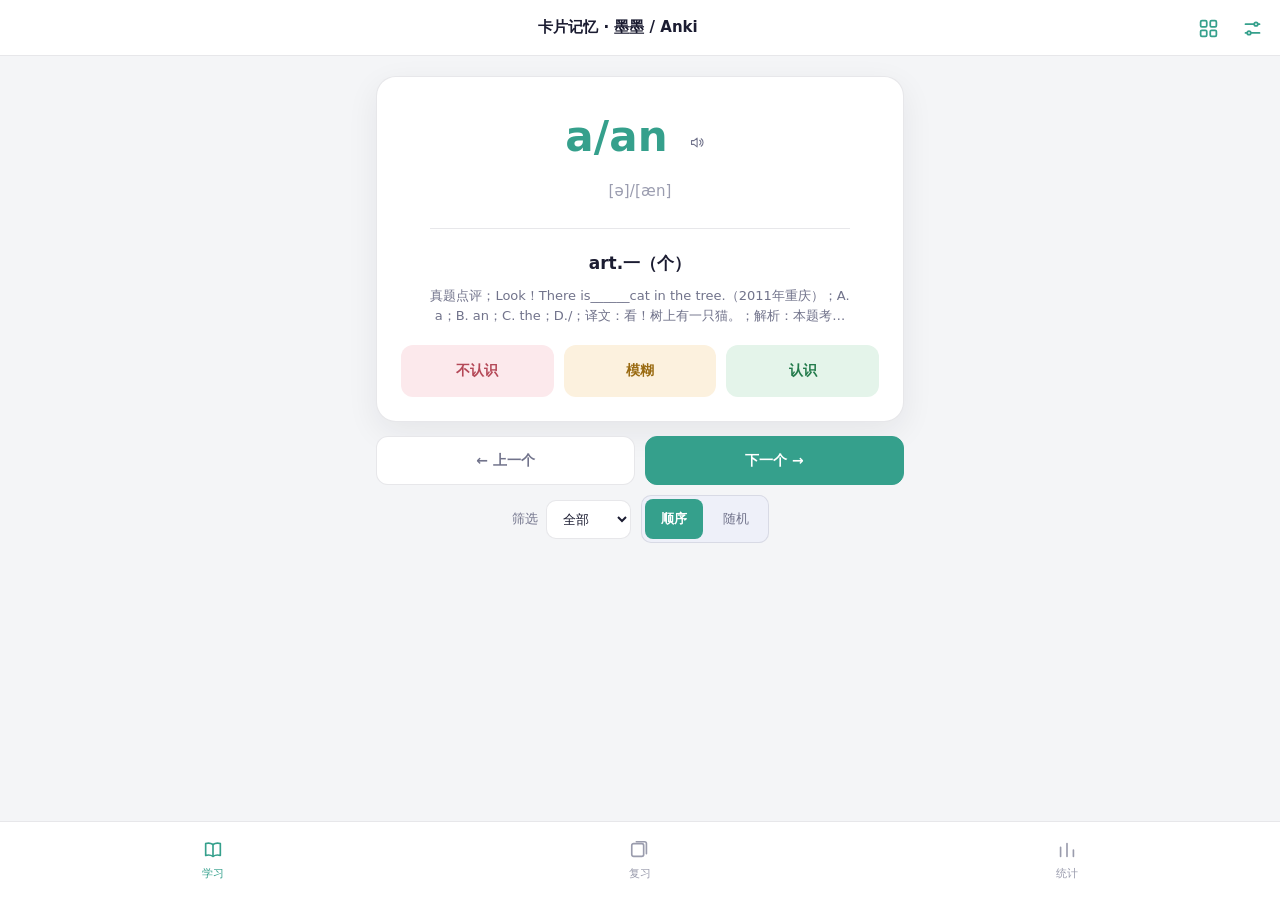
==== commit a231e6be: "mint theme + mobile fit + card toolbar, drop dict/enter-grading, fixed voice defaults" ====
--- a/index.html
+++ b/index.html
@@ -843,6 +843,30 @@
 .note-card{background:#fff;border:1px solid var(--line);border-radius:16px;padding:16px;color:var(--muted);font-size:13px;line-height:1.6}
 #studySettings .controls{display:flex!important;flex-wrap:wrap}
 @media (max-width:420px){main{padding:70px 12px 96px}#fc{padding:28px 18px 20px}}
+
+/* ==== 本轮调整：薄荷绿还原 / 手机适配 / 卡片工具条 ==== */
+:root{--accent:#35a08c;--accent-soft:#1c7d6b;--app-blue:#35a08c;--app-blue-soft:#e4f4ef;--green:#146e58}
+[data-theme="dark"]{--accent:#82d9bd;--accent-soft:#a3e8cd}
+::selection{background:rgba(53,160,140,.20)}
+html{-webkit-tap-highlight-color:rgba(53,160,140,.16);-webkit-text-size-adjust:100%}
+button:active:not(:disabled){background:rgba(53,160,140,.14)}
+.mode-chip{box-shadow:0 3px 9px rgba(53,160,140,.22)}
+#appHeader{height:auto;min-height:56px;padding:env(safe-area-inset-top) 14px 0}
+#appNav{height:auto;min-height:62px;padding:8px 0 calc(8px + env(safe-area-inset-bottom))}
+main{padding:calc(76px + env(safe-area-inset-top)) 16px calc(104px + env(safe-area-inset-bottom))}
+@media(max-width:420px){main{padding-left:12px;padding-right:12px}}
+#study > .controls,#studySettings .controls,#study #wdictBox{display:none!important}
+#study #exampleWrap:not(.hidden){display:flex!important}
+#fc #memory,#fc #example{text-align:center;line-height:1.5}
+.card-tools{margin-top:14px}
+.tool-row{display:flex;gap:10px;align-items:center;justify-content:center;flex-wrap:wrap;margin-top:10px}
+.tool-row>button{border:1px solid var(--line);background:#fff;border-radius:12px;padding:12px 18px;color:var(--muted);font-weight:600;font-size:14px;flex:1;min-width:110px;cursor:pointer}
+.tool-row>button.primary{background:var(--accent);border-color:var(--accent);color:#fff}
+.tool-label{display:flex;align-items:center;gap:8px;font-size:13px;color:var(--muted)}
+.tool-label select{border:1px solid var(--line);border-radius:10px;padding:10px 12px;background:#fff;color:var(--ink);font-size:13px}
+#study .seg{display:inline-flex;gap:4px;background:var(--surface-sunk);border:1px solid var(--line);border-radius:10px;padding:3px}
+#study .seg button{border:0;background:transparent;color:var(--muted);border-radius:8px;padding:9px 16px;font-size:13px;cursor:pointer}
+#study .seg button.on{background:var(--accent);color:#fff;font-weight:600}
 </style>
 </head>
 <body>
@@ -890,8 +914,6 @@
 
 <!-- ================= 单词学习 ================= -->
 <section id="study" class="view">
- <div class="mode-caption"><i></i>记忆<i></i></div>
- <div class="today-row"><div class="today-label">今日 <b id="todayDone">0</b>/<b>50</b></div><button class="mode-chip" id="modeChip">记忆</button></div>
  <div class="controls">
   <input id="searchStudy" placeholder="搜索单词或中文释义…">
   <select id="listStudy"><option value="">全部 Word List</option></select>
@@ -906,11 +928,8 @@
      <span id="voiceInfo"></span>
     </div>
     <div class="row">
-     <span class="lbl">学习方式</span>
-     <span class="seg" id="wModeSeg"><button data-wmode="seq" class="on">按顺序</button><button data-wmode="random">随机</button></span>
      <span class="lbl">呈现</span>
      <span class="seg" id="wDictSeg"><button data-wdict="0" class="on">学习卡片</button><button data-wdict="1">默写</button></span>
-     <label>范围<select id="wordScope"><option value="all" selected>全部单词</option><option value="unmastered">只看未掌握</option><option value="review">只看待复习</option></select></label>
      <button id="restart">从头开始</button>
      <label><input type="checkbox" id="okFx" checked> 答题音效</label>
      <label><input type="checkbox" id="cfx" checked> 彩带礼花</label>
@@ -944,7 +963,7 @@
     <div class="detail" id="memoryWrap"><b>记忆提示</b><span id="memory"></span></div>
     <div class="detail" id="exampleWrap"><div class="detail-head"><b>例句</b><button class="speak mini" id="exSpeak" title="朗读例句（只读英文部分）" aria-label="朗读例句"><svg viewBox="0 0 24 24" aria-hidden="true"><path d="M4 9v6h4l5 4V5L8 9H4z"/><path d="M17 8.5a4 4 0 0 1 0 7"/><path d="M19.5 6a7.5 7.5 0 0 1 0 12"/></svg></button></div><span id="example"></span></div>
     <div id="wdictBox" class="hidden">
-     <div class="in-wrap"><input id="wdictInput" class="d-input" type="text" lang="en" placeholder="看中文写英文，按 Enter 判分；判完再按 Enter 进入下一个" autocomplete="off" autocorrect="off" autocapitalize="off" spellcheck="false"><button type="button" class="in-clear" id="wdictClear" tabindex="-1" aria-label="清空输入内容" title="清空全部"><svg viewBox="0 0 24 24" aria-hidden="true"><path d="M6 6l12 12M18 6L6 18"/></svg></button></div>
+     <div class="in-wrap"><input id="wdictInput" class="d-input" type="text" lang="en" placeholder="默写练习（已在首页移除）" autocomplete="off" autocorrect="off" autocapitalize="off" spellcheck="false"><button type="button" class="in-clear" id="wdictClear" tabindex="-1" aria-label="清空输入内容" title="清空全部"><svg viewBox="0 0 24 24" aria-hidden="true"><path d="M6 6l12 12M18 6L6 18"/></svg></button></div>
      <div class="feedback" id="wdictResult"></div>
      <div class="wdict-stat" id="wdictStat"></div>
      <div class="fc-nav"><button class="primary hidden" id="wdictSubmit">提交（Enter）</button><button class="hidden" id="wdictGiveUp">看答案</button></div>
@@ -957,8 +976,14 @@
    <button class="g-hard" id="fuzzy">模糊</button>
    <button class="g-good" id="master">认识</button>
   </div>
-  <div class="fc-nav"><button id="prev">← 上一个</button><button id="shuffle">随机抽词</button><button id="next">下一个 →</button></div>
  </article>
+ <div class="card-tools">
+  <div class="tool-row"><button id="prev">← 上一个</button><button id="next" class="primary">下一个 →</button></div>
+  <div class="tool-row">
+   <label class="tool-label">筛选<select id="wordScope"><option value="all" selected>全部</option><option value="unmastered">未掌握</option><option value="mastered">已掌握</option><option value="review">待复习</option></select></label>
+   <span class="seg" id="wModeSeg"><button data-wmode="seq" class="on">顺序</button><button data-wmode="random">随机</button></span>
+  </div>
+ </div>
 </section>
 
 <!-- ================= 短句学习 ================= -->
@@ -1255,9 +1280,9 @@
 <button class="hub-item" data-goto="review"><span class="hub-ic"><svg viewBox="0 0 24 24"><rect x="3" y="5" width="13" height="14" rx="2"/><path d="M8 3h9a2 2 0 0 1 2 2v11"/></svg></span><b>待复习清单</b><small>还没记牢的词句</small></button>
 </div></section>
 <section id="studySettings" class="view hidden">
-<div class="hub-head"><h2>学习设置</h2><p>朗读声音、语速、学习方式与范围。</p></div>
+<div class="hub-head"><h2>学习设置</h2><p>偏好已固定，无需设置。</p></div>
 <div id="settingsHost"></div>
-<div class="note-card">改动会立即保存在本机；换设备时可在「词库同步」中导入导出。</div>
+<p class="note-card">发音与学习参数已采用推荐默认值。<br>学习进度保存在本机浏览器中。</p>
 </section>
 </main>
 <nav id="appNav" aria-label="主菜单">
@@ -1882,7 +1907,7 @@
   if(maleRe.test(n)) return "male";
   return "";                       // 未知
 }
-function genderPref(){ return $("gender") ? $("gender").value : "female"; }
+function genderPref(){ return "female"; }
 /* 例句/整句默认走在线神经语音。系统自带的朗读引擎（Windows 的 Zira、很多安卓
    机的默认 TTS）念单词还行，念整句就是一股「逐字播报」的机械味，语调和停顿都
    是平的。在线源是神经网络合成的，连读、重音、句尾降调都在。
@@ -1890,7 +1915,7 @@
    ⚠️ 这两个必须声明在 updateVoiceInfo 之前：初始化时 pickVoice() 会调
    updateVoiceInfo()，而后者要用 naturalOn()。放后面的话，某些浏览器
    getVoices() 同步就返回结果，会直接撞 TDZ 报错、整个脚本挂掉。 */
-const naturalOn = ()=> STORE.getItem("vocab-natural") !== "0";
+const naturalOn = ()=> true;
 /* 带空格的才算整句；再卡一个长度上限，超长段落（口语跟读的长文）交给本机引擎，
    免得在线接口截断或直接报错，白等一个来回 */
 const isSentence = t => { const s=String(t||"").trim(); return /\s/.test(s) && s.length<=400; };
@@ -1973,7 +1998,7 @@
   u.lang = lang;                        // 注意：一旦设置 voice，lang 会被该语音的口音覆盖
   const v = voiceFor(lang);
   if(v) u.voice = v;
-  u.rate = opts.rate || parseFloat($("rate").value) || 0.85;
+  u.rate = opts.rate || 0.85;
   u.pitch = opts.pitch || 1;
   u.volume = 1;
   let started = false, failed = false;
@@ -2004,10 +2029,10 @@
   };
   speakTimer = setTimeout(startNow, 80);
 }
-function autoOn(){ return userActed && $("autoSpeak").checked; }
+function autoOn(){ return false; }
 /* 答对后读音：默认开。和 autoOn() 分开是因为 autoOn 还管「切换时自动朗读」，
    那个默认关（翻页就念太吵），但答对后念一遍是刚需，不能被它连坐。 */
-const okSpeakOn = ()=> STORE.getItem("vocab-ok-speak") !== "0";
+const okSpeakOn = ()=> true;
 /* 答对的那一下先让「叮」的琶音走完（约 0.57s）再读音，
    两路声音叠在一起会糊，手机上还会互相抢音频焦点 */
 let _speakLaterT = 0;
@@ -2123,6 +2148,7 @@
   const s=$("wordScope").value;
   if(s==="unmastered") return w=>!mastered.has(w.word);
   if(s==="review") return w=>review.has(w.word);
+  if(s==="mastered") return w=>mastered.has(w.word);
   return ()=>true;
 }
 /* ==================== 跳到单词 / 最近学过 ==================== */
@@ -2264,6 +2290,7 @@
   else if(level==="fuzzy"){ review.add(key); fuzzy.add(key); mastered.delete(key); }
   else { review.add(key); mastered.delete(key); fuzzy.delete(key); }
   save(); renderReview();
+  if(level==="known" && okSpeakOn()) speak(w.word, $("speakTop"));   // 答对后读音（默认开）
   showWord(stepWord(1));
 }
 $("master").onclick=()=>gradeWord("known");
@@ -2607,7 +2634,7 @@
     u.lang=currentLang();
     const v = p.voice!==undefined ? p.voice : v1;
     if(v) u.voice=v;
-    u.rate = p.rate || parseFloat($("rate").value) || 0.85;
+    u.rate = p.rate || 0.85;
     u.pitch = p.pitch || 1;
     u.volume = 1;
     u.onstart = ()=>{ speakRetried=0; clearSpeakWarn(); };
@@ -3083,7 +3110,7 @@
    与「默写练习」板块的区别：不换页面，学到一个词就地写一遍，
    判分复用同一套归一化与错题集，错题同样进「待复习」。
    默写期间不给任何提示：不露首字母、不露字母数、作答前不朗读。 */
-wDict = STORE.getItem("vocab-wdict")==="1";
+wDict = false;   /* 首页取消默写模式，不再出现 Enter 判分 */
 
 function applyWDictUI(){
   const on=!!wDict, show=on&&!!activeWord();
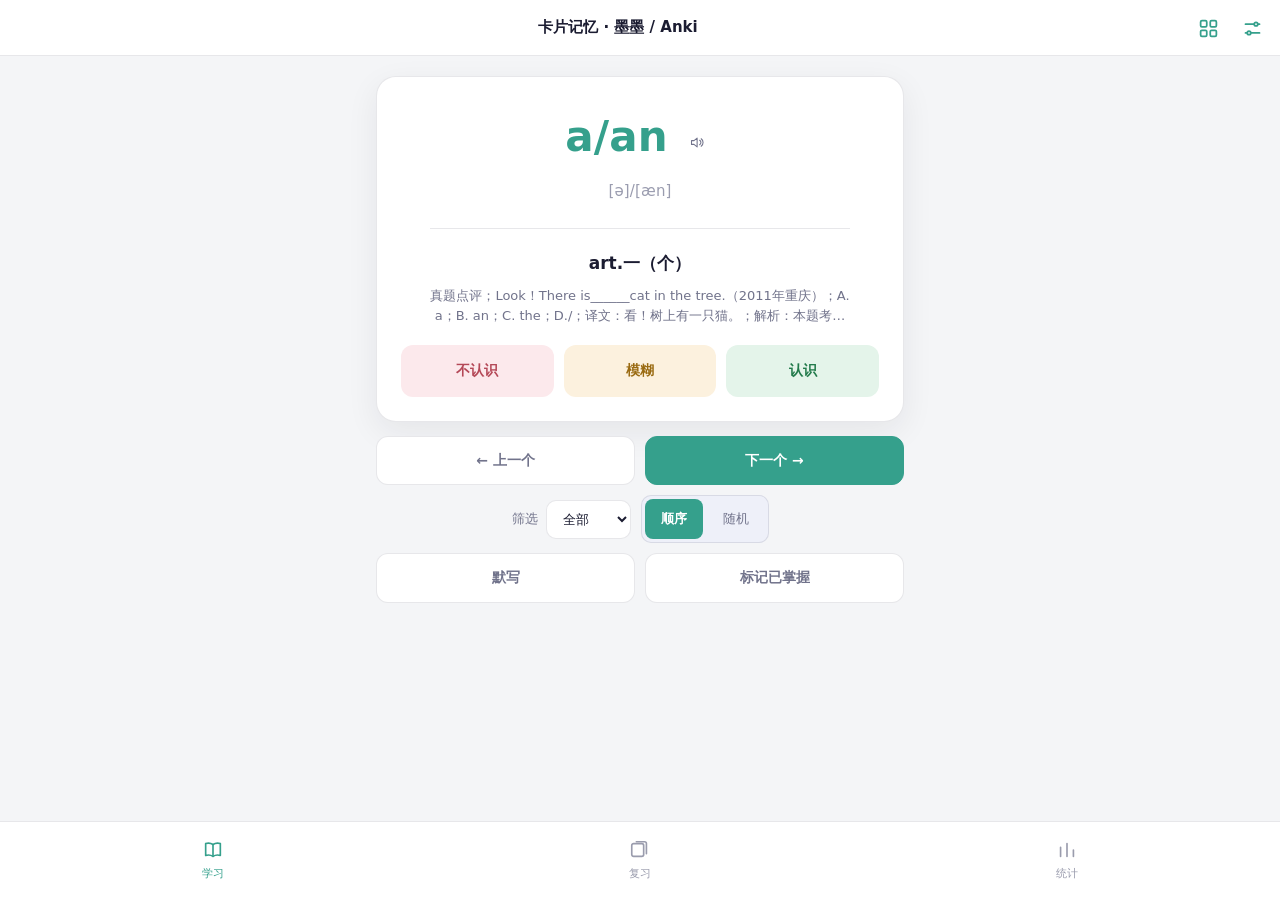
==== commit 509638bd: "Add dictation toggle and mastered marker on study card" ====
--- a/index.html
+++ b/index.html
@@ -855,7 +855,7 @@
 #appNav{height:auto;min-height:62px;padding:8px 0 calc(8px + env(safe-area-inset-bottom))}
 main{padding:calc(76px + env(safe-area-inset-top)) 16px calc(104px + env(safe-area-inset-bottom))}
 @media(max-width:420px){main{padding-left:12px;padding-right:12px}}
-#study > .controls,#studySettings .controls,#study #wdictBox{display:none!important}
+#study > .controls,#studySettings .controls{display:none!important}
 #study #exampleWrap:not(.hidden){display:flex!important}
 #fc #memory,#fc #example{text-align:center;line-height:1.5}
 .card-tools{margin-top:14px}
@@ -867,6 +867,8 @@
 #study .seg{display:inline-flex;gap:4px;background:var(--surface-sunk);border:1px solid var(--line);border-radius:10px;padding:3px}
 #study .seg button{border:0;background:transparent;color:var(--muted);border-radius:8px;padding:9px 16px;font-size:13px;cursor:pointer}
 #study .seg button.on{background:var(--accent);color:#fff;font-weight:600}
+/* 默写 / 已掌握 工具按钮激活态 */
+.tool-row>button.on{background:var(--accent);border-color:var(--accent);color:#fff}
 </style>
 </head>
 <body>
@@ -963,10 +965,10 @@
     <div class="detail" id="memoryWrap"><b>记忆提示</b><span id="memory"></span></div>
     <div class="detail" id="exampleWrap"><div class="detail-head"><b>例句</b><button class="speak mini" id="exSpeak" title="朗读例句（只读英文部分）" aria-label="朗读例句"><svg viewBox="0 0 24 24" aria-hidden="true"><path d="M4 9v6h4l5 4V5L8 9H4z"/><path d="M17 8.5a4 4 0 0 1 0 7"/><path d="M19.5 6a7.5 7.5 0 0 1 0 12"/></svg></button></div><span id="example"></span></div>
     <div id="wdictBox" class="hidden">
-     <div class="in-wrap"><input id="wdictInput" class="d-input" type="text" lang="en" placeholder="默写练习（已在首页移除）" autocomplete="off" autocorrect="off" autocapitalize="off" spellcheck="false"><button type="button" class="in-clear" id="wdictClear" tabindex="-1" aria-label="清空输入内容" title="清空全部"><svg viewBox="0 0 24 24" aria-hidden="true"><path d="M6 6l12 12M18 6L6 18"/></svg></button></div>
+     <div class="in-wrap"><input id="wdictInput" class="d-input" type="text" lang="en" placeholder="看中文写英文后提交" autocomplete="off" autocorrect="off" autocapitalize="off" spellcheck="false"><button type="button" class="in-clear" id="wdictClear" tabindex="-1" aria-label="清空输入内容" title="清空全部"><svg viewBox="0 0 24 24" aria-hidden="true"><path d="M6 6l12 12M18 6L6 18"/></svg></button></div>
      <div class="feedback" id="wdictResult"></div>
      <div class="wdict-stat" id="wdictStat"></div>
-     <div class="fc-nav"><button class="primary hidden" id="wdictSubmit">提交（Enter）</button><button class="hidden" id="wdictGiveUp">看答案</button></div>
+     <div class="fc-nav"><button class="primary hidden" id="wdictSubmit">提交答案</button><button class="hidden" id="wdictGiveUp">看答案</button></div>
     </div>
    </div>
   </div>
@@ -983,6 +985,7 @@
    <label class="tool-label">筛选<select id="wordScope"><option value="all" selected>全部</option><option value="unmastered">未掌握</option><option value="mastered">已掌握</option><option value="review">待复习</option></select></label>
    <span class="seg" id="wModeSeg"><button data-wmode="seq" class="on">顺序</button><button data-wmode="random">随机</button></span>
   </div>
+  <div class="tool-row"><button id="dictToggle">默写</button><button id="fcMarkMaster">标记已掌握</button></div>
  </div>
 </section>
 
@@ -2243,6 +2246,7 @@
   }
   applyWDictUI();
   resetWDict();
+  syncCardTools();
   STORE.setItem("vocab-pos", String(index));
   pushRecent(w.word);
   if(autoOn() && !wDict) speak(w.word, $("speakTop"));
@@ -3110,7 +3114,7 @@
    与「默写练习」板块的区别：不换页面，学到一个词就地写一遍，
    判分复用同一套归一化与错题集，错题同样进「待复习」。
    默写期间不给任何提示：不露首字母、不露字母数、作答前不朗读。 */
-wDict = false;   /* 首页取消默写模式，不再出现 Enter 判分 */
+wDict = STORE.getItem("vocab-wdict") === "1";   /* 默写模式：默认关闭，可用卡片下方按钮切换并记忆 */
 
 function applyWDictUI(){
   const on=!!wDict, show=on&&!!activeWord();
@@ -3135,7 +3139,7 @@
   const r=$("wdictResult");
   if(r){ r.textContent=""; r.style.color=""; }
   const btn=$("wdictSubmit");
-  if(btn) btn.textContent="提交（Enter）";
+  if(btn) btn.textContent="提交答案";
   /* 作答前禁用朗读按钮：听一遍等于给了提示 */
   const spk=$("speakTop");
   if(spk) spk.disabled = !!(wDict && activeWord());
@@ -3197,7 +3201,7 @@
   }
   wdictRevealAnswer();
   updateWDictStat();
-  $("wdictSubmit").textContent="下一个（Enter）";
+  $("wdictSubmit").textContent="下一个";
 }
 $("wDictSeg").onclick=e=>{
   const b=e.target.closest("button[data-wdict]"); if(!b) return;
@@ -3206,6 +3210,30 @@
   wRightN=0; wTotalN=0; wStreakN=0;
   showWord(index);
 };
+/* ============ 卡片工具：默写切换 / 已掌握标记 ============ */
+function syncCardTools(){
+  const dt=$("dictToggle");
+  if(dt){ dt.classList.toggle("on", !!wDict); dt.textContent = wDict ? "退出默写" : "默写"; }
+  const mm=$("fcMarkMaster"), w=activeWord();
+  if(mm && w){
+    const on=mastered.has(w.word);
+    mm.classList.toggle("on", on);
+    mm.textContent = on ? "已掌握" : "标记已掌握";
+  }
+}
+$("dictToggle").onclick=()=>{
+  wDict=!wDict;
+  STORE.setItem("vocab-wdict", wDict?"1":"0");
+  wRightN=0; wTotalN=0; wStreakN=0;
+  showWord(index);
+};
+$("fcMarkMaster").onclick=()=>{
+  const w=activeWord(); if(!w) return;
+  if(mastered.has(w.word)) mastered.delete(w.word);
+  else { mastered.add(w.word); review.delete(w.word); fuzzy.delete(w.word); }
+  save(); renderReview(); syncCardTools();
+};
+syncCardTools();
 $("wdictSubmit").onclick=()=>submitWDict();
 $("wdictGiveUp").onclick=()=>{
   const w=activeWord(); if(!w || !wDict) return;
@@ -3217,7 +3245,7 @@
   res.style.color="var(--amber)";
   wdictWrongNote(); wdictRevealAnswer();
   updateWDictStat();
-  $("wdictSubmit").textContent="下一个（Enter）";
+  $("wdictSubmit").textContent="下一个";
 };
 $("wdictInput").addEventListener("keydown", e=>{
   if(e.key!=="Enter" || e.shiftKey || e.isComposing) return;   // 输入法选词不误触
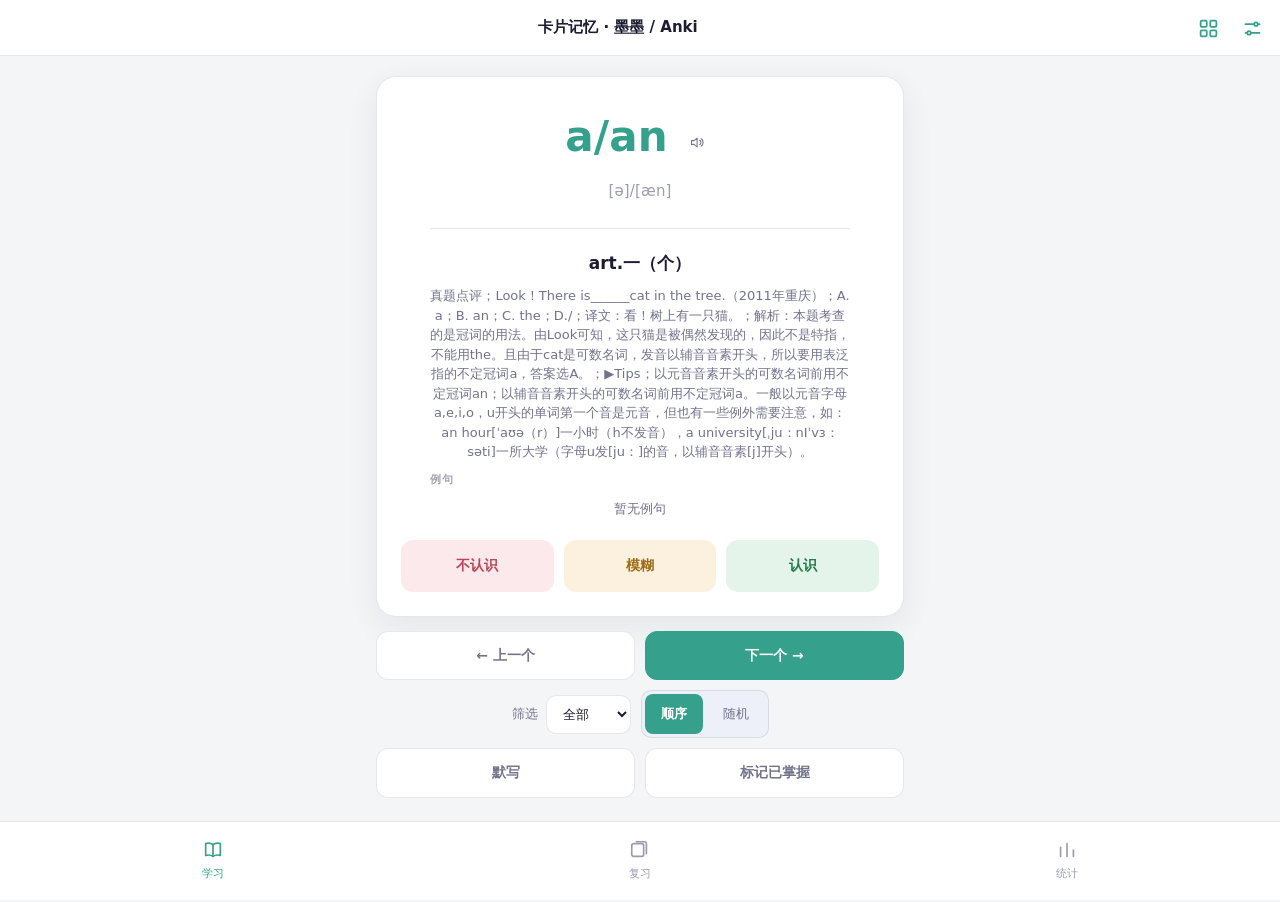
==== commit 7c35266e: "Fix give-up after grading + show full memory hint and example" ====
--- a/index.html
+++ b/index.html
@@ -790,7 +790,12 @@
 .mode-chip{border:0;background:var(--app-blue);color:#fff;border-radius:9px;padding:7px 16px;font-size:13px;font-weight:600;box-shadow:0 3px 9px rgba(59,111,232,.22);cursor:pointer}
 
 /* home card */
-#study .controls,#study .fc-nav{display:none!important}
+#study .controls{display:none!important}
+/* 默写提交按钮：仅在默写模式显示，醒目薄荷绿主按钮 */
+#fc #wdictBox .fc-nav{display:flex!important}
+#fc #wdictBox .fc-nav button.hidden{display:none!important}
+#fc #wdictSubmit{background:var(--accent);border-color:var(--accent);color:#fff;font-weight:700;font-size:15px;padding:13px}
+#fc #wdictGiveUp{font-weight:600}
 #fc{background:#fff;border:1px solid var(--line);border-radius:20px;box-shadow:0 10px 32px rgba(27,28,49,.07);padding:32px 24px 24px;min-height:300px;display:flex;flex-direction:column}
 #fc .fc-head,#fc .fc-hint,#fc .fc-kicker{display:none!important}
 #fc .fc-stage{display:flex;flex-direction:column;min-height:0;flex:1}
@@ -803,7 +808,8 @@
 #fc .fc-back .definition{border:0;border-top:1px solid var(--line);padding:20px 0 0;margin:24px auto 0;width:88%;text-align:center;font-size:17px;font-weight:600}
 #fc .fc-back .detail{border:0;margin:8px auto 0;padding:0;width:88%;text-align:center;font-size:13px;color:var(--muted)}
 #fc .fc-back .detail b{display:block;font-size:11px;letter-spacing:.08em;color:#A0A2B4;margin-bottom:4px}
-#fc .fc-back #exampleWrap{display:none!important}
+#fc .fc-back #exampleWrap{display:block!important}
+#fc.is-dict .fc-back #exampleWrap{display:none!important}
 #fc.is-dict .fc-front{display:none!important}
 #fc.is-dict .fc-back .definition{font-size:26px;color:var(--accent)}
 #fcGrade{display:grid;grid-template-columns:repeat(3,1fr);gap:10px;margin-top:20px}
@@ -814,7 +820,7 @@
 #fcGrade button.g-sel{box-shadow:inset 0 0 0 2px currentColor}
 #fcGrade.hidden{display:none!important}
 #fc #memoryWrap b{display:none}
-#fc #memory{display:-webkit-box;-webkit-line-clamp:2;-webkit-box-orient:vertical;overflow:hidden;line-height:1.45}
+#fc #memory{display:block;line-height:1.6;white-space:pre-wrap;overflow-wrap:anywhere}
 #reveal{display:none!important}
 
 /* bottom menu */
@@ -3237,15 +3243,15 @@
 $("wdictSubmit").onclick=()=>submitWDict();
 $("wdictGiveUp").onclick=()=>{
   const w=activeWord(); if(!w || !wDict) return;
-  if(wDictAnswered){ wdictRevealAnswer(); return; }
-  wDictAnswered=true; wTotalN++; wStreakN=0;
-  $("wdictInput").className="d-input bad";
-  const res=$("wdictResult");
-  res.textContent="已显示答案，这条已加入待复习与默写错题集。";
-  res.style.color="var(--amber)";
-  wdictWrongNote(); wdictRevealAnswer();
-  updateWDictStat();
-  $("wdictSubmit").textContent="下一个";
+  if(!wDictAnswered){
+    wDictAnswered=true; wTotalN++; wStreakN=0;
+    wdictWrongNote();               // 加入待复习与默写错题集
+    updateWDictStat();
+  }
+  /* 看答案 = 无论是否已判分，都退出默写，跳转回该词完整学习卡片（单词/音标/释义/例句） */
+  wDict=false;
+  STORE.setItem("vocab-wdict","0");
+  showWord(index);
 };
 $("wdictInput").addEventListener("keydown", e=>{
   if(e.key!=="Enter" || e.shiftKey || e.isComposing) return;   // 输入法选词不误触
